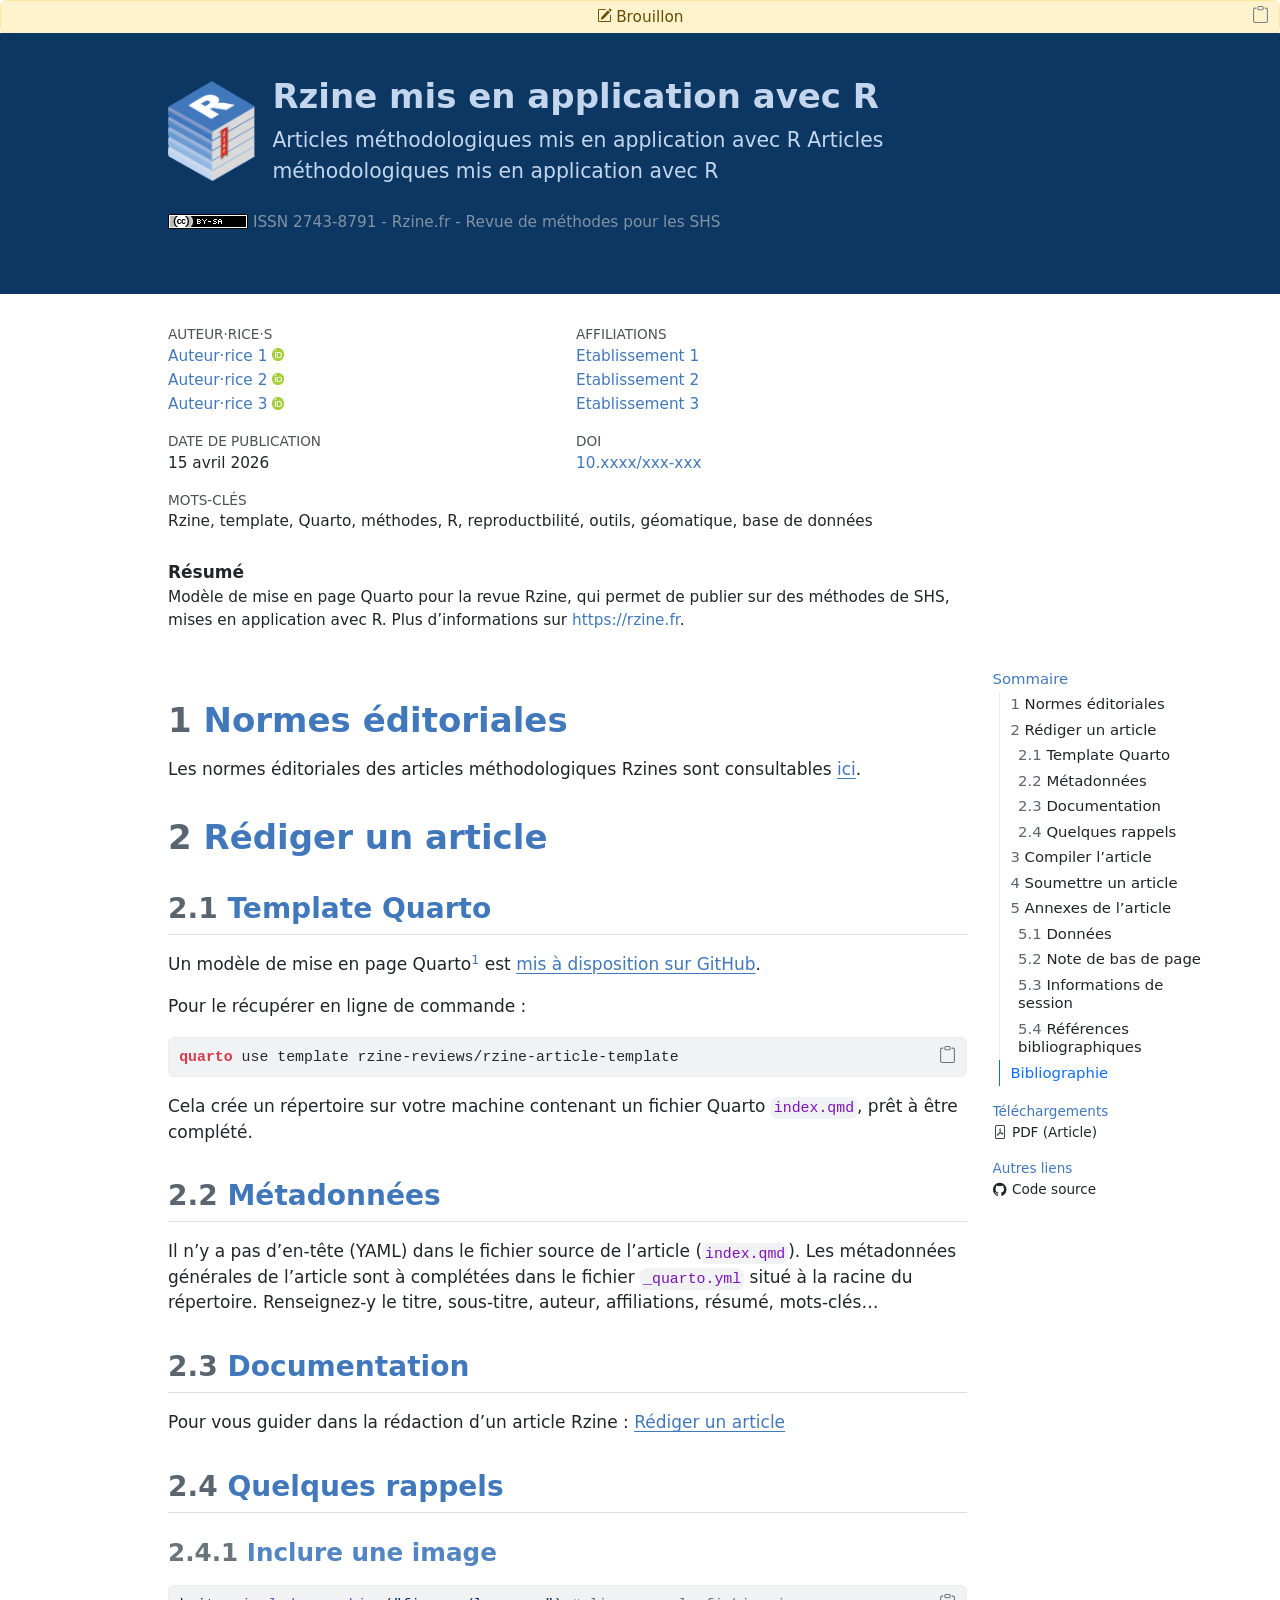
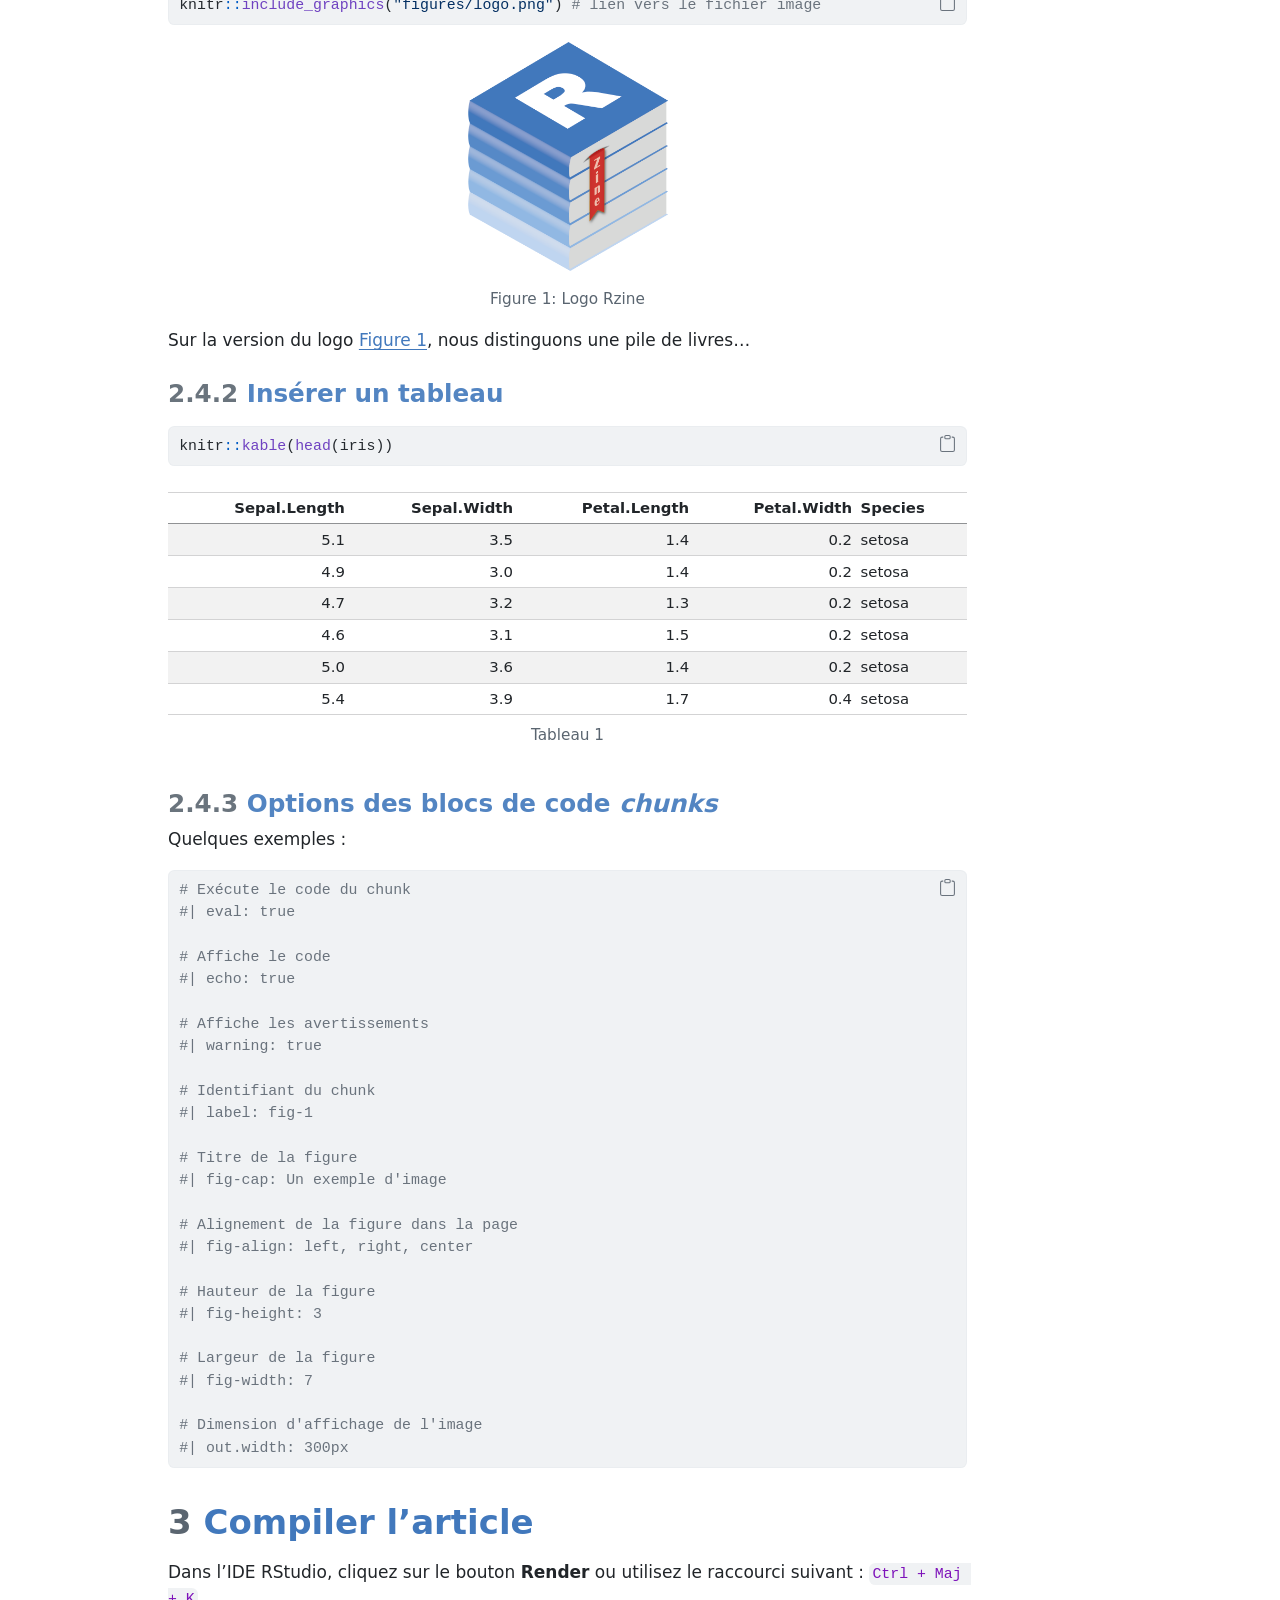
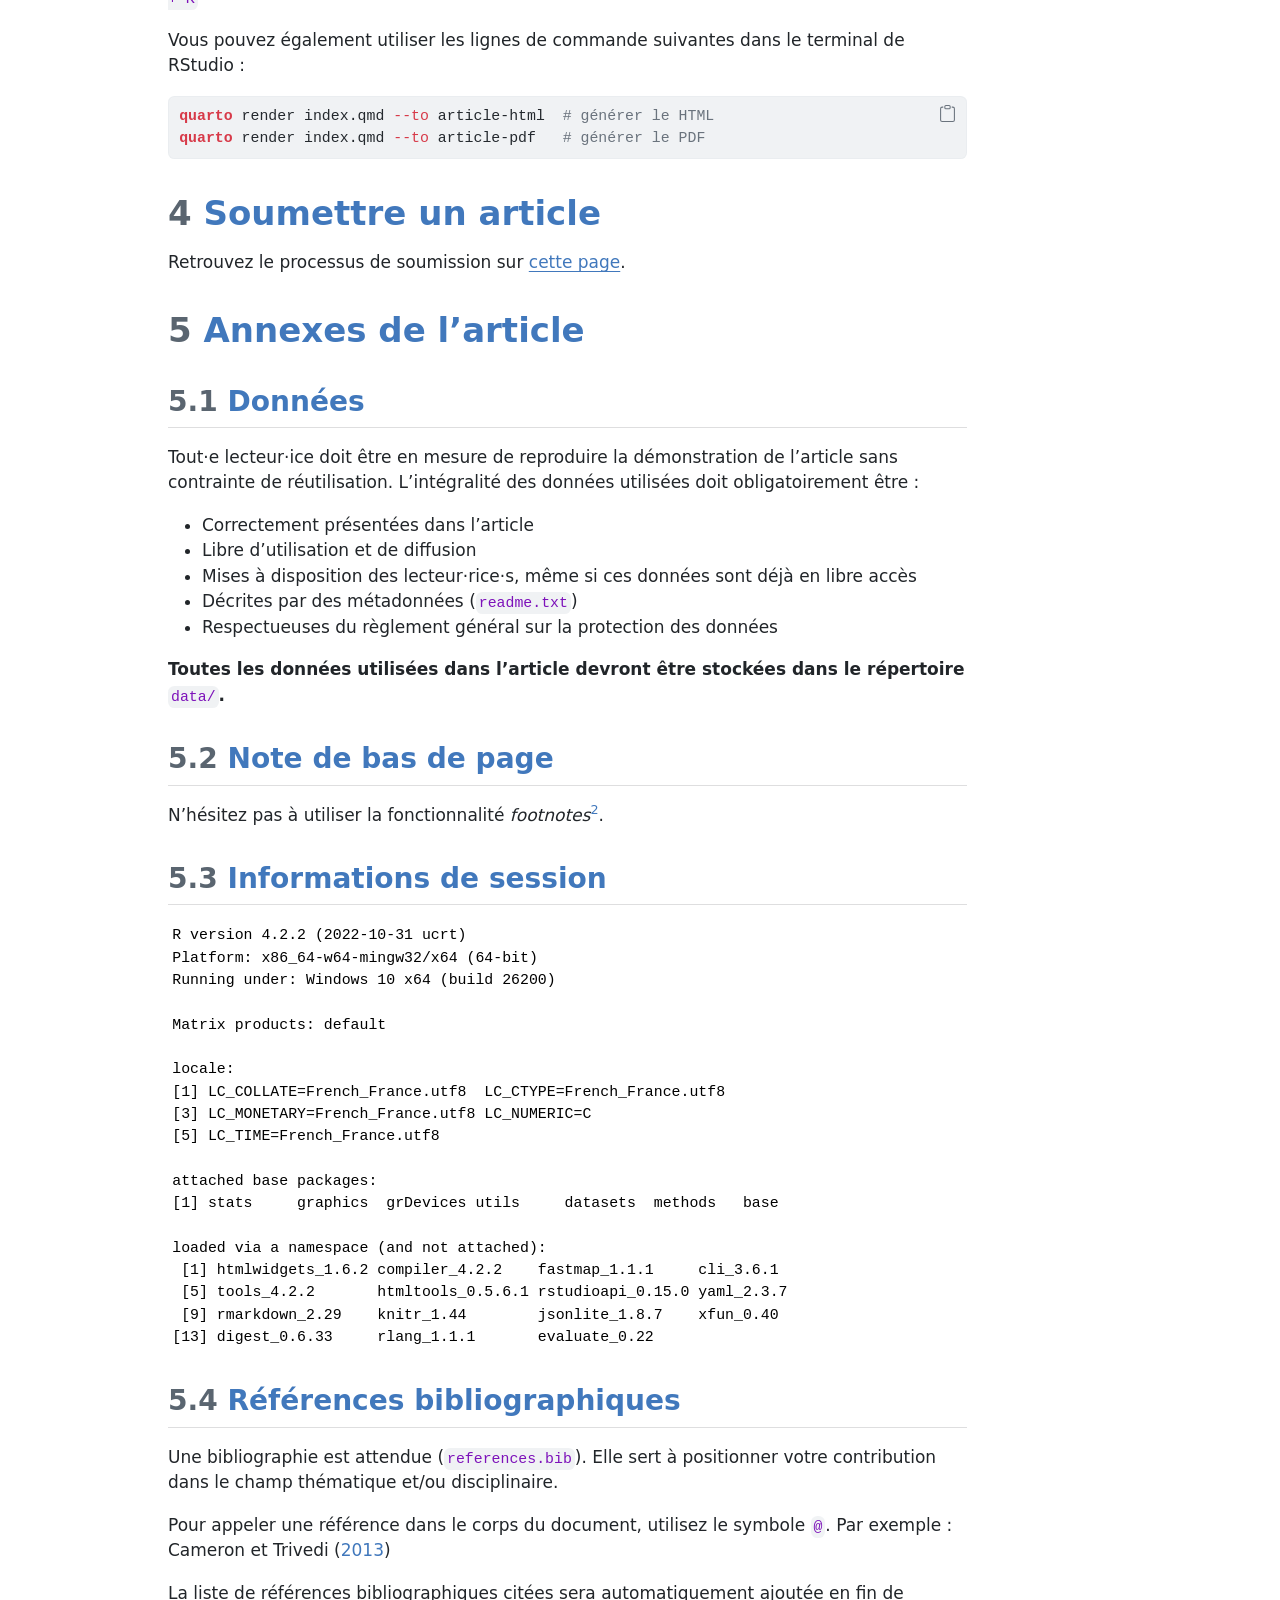
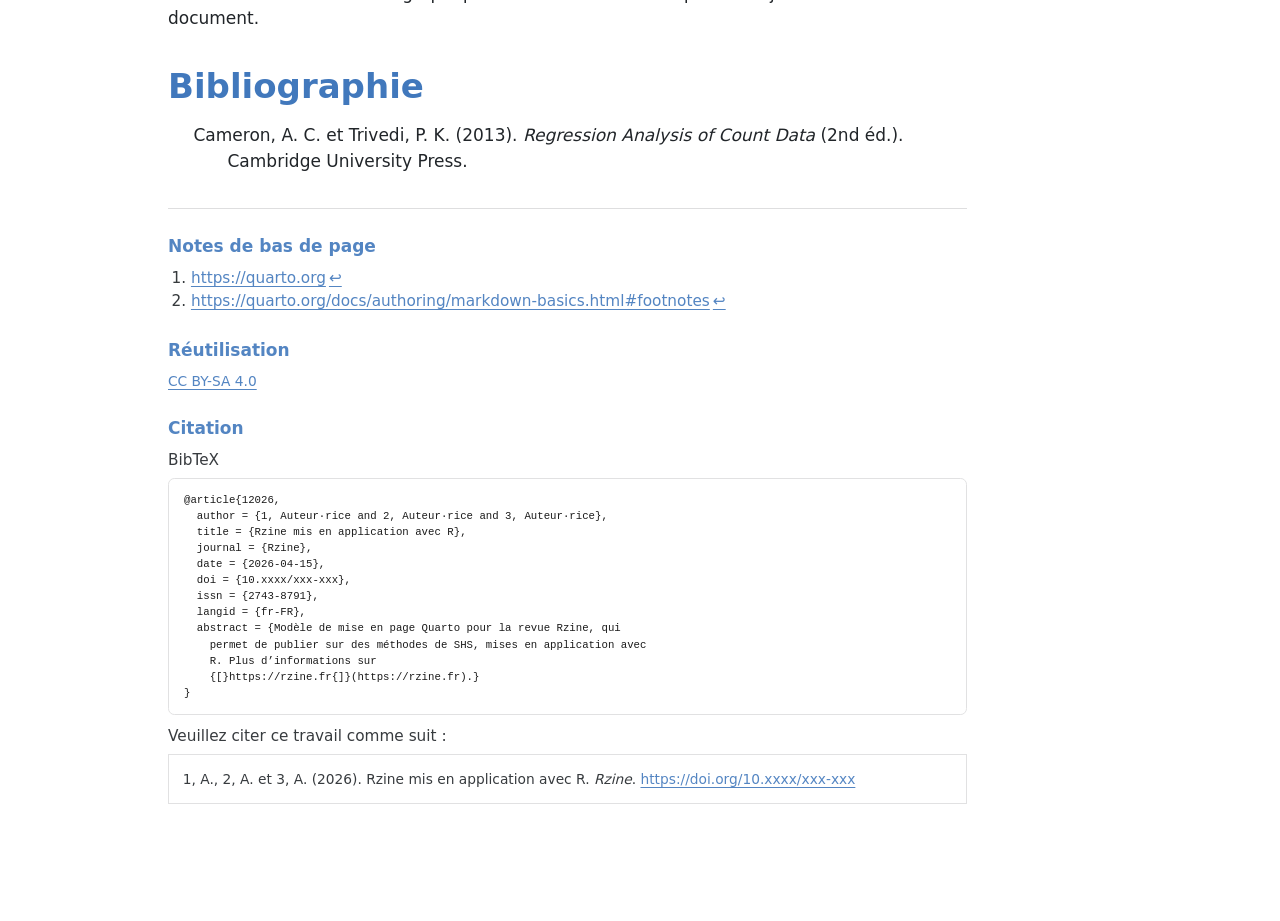
==== index.html @ c87289d0 "maj html" ====
<!DOCTYPE html>
<html xmlns="http://www.w3.org/1999/xhtml" lang="fr-FR" xml:lang="fr-FR"><head>

<meta charset="utf-8">
<meta name="generator" content="quarto-1.9.36">

<meta name="viewport" content="width=device-width, initial-scale=1.0, user-scalable=yes">

<meta name="author" content="Auteur·rice 1">
<meta name="author" content="Auteur·rice 2">
<meta name="author" content="Auteur·rice 3">
<meta name="keywords" content="Rzine, template, Quarto, méthodes, R, reproductbilité, outils, géomatique, base de données">

<title>Rzine mis en application avec R</title>
<style>

code{white-space: pre-wrap;}
span.smallcaps{font-variant: small-caps;}
div.columns{display: flex; gap: min(4vw, 1.5em);}
div.column{flex: auto; overflow-x: auto;}
div.hanging-indent{margin-left: 1.5em; text-indent: -1.5em;}
ul.task-list{list-style: none;}
ul.task-list li input[type="checkbox"] {
width: 0.8em;
margin: 0 0.8em 0.2em -1em;  vertical-align: middle;
}

html { -webkit-text-size-adjust: 100%; }
pre > code.sourceCode { white-space: pre; position: relative; }
pre > code.sourceCode > span { display: inline-block; line-height: 1.25; }
pre > code.sourceCode > span:empty { height: 1.2em; }
.sourceCode { overflow: visible; }
code.sourceCode > span { color: inherit; text-decoration: inherit; }
div.sourceCode { margin: 1em 0; }
pre.sourceCode { margin: 0; }
@media screen {
div.sourceCode { overflow: auto; }
}
@media print {
pre > code.sourceCode { white-space: pre-wrap; }
pre > code.sourceCode > span { text-indent: -5em; padding-left: 5em; }
}
pre.numberSource code
{ counter-reset: source-line 0; }
pre.numberSource code > span
{ position: relative; left: -4em; counter-increment: source-line; }
pre.numberSource code > span > a:first-child::before
{ content: counter(source-line);
position: relative; left: -1em; text-align: right; vertical-align: baseline;
border: none; display: inline-block;
-webkit-touch-callout: none; -webkit-user-select: none;
-khtml-user-select: none; -moz-user-select: none;
-ms-user-select: none; user-select: none;
padding: 0 4px; width: 4em;
}
pre.numberSource { margin-left: 3em; padding-left: 4px; }
div.sourceCode
{ }
@media screen {
pre > code.sourceCode > span > a:first-child::before { text-decoration: underline; }
}

div.csl-bib-body { }
div.csl-entry {
clear: both;
margin-bottom: 0em;
}
.hanging-indent div.csl-entry {
margin-left:2em;
text-indent:-2em;
}
div.csl-left-margin {
min-width:2em;
float:left;
}
div.csl-right-inline {
margin-left:2em;
padding-left:1em;
}
div.csl-indent {
margin-left: 2em;
}</style>


<script>/*!
 * clipboard.js v2.0.11
 * https://clipboardjs.com/
 *
 * Licensed MIT © Zeno Rocha
 */
!function(t,e){"object"==typeof exports&&"object"==typeof module?module.exports=e():"function"==typeof define&&define.amd?define([],e):"object"==typeof exports?exports.ClipboardJS=e():t.ClipboardJS=e()}(this,function(){return n={686:function(t,e,n){"use strict";n.d(e,{default:function(){return b}});var e=n(279),i=n.n(e),e=n(370),u=n.n(e),e=n(817),r=n.n(e);function c(t){try{return document.execCommand(t)}catch(t){return}}var a=function(t){t=r()(t);return c("cut"),t};function o(t,e){var n,o,t=(n=t,o="rtl"===document.documentElement.getAttribute("dir"),(t=document.createElement("textarea")).style.fontSize="12pt",t.style.border="0",t.style.padding="0",t.style.margin="0",t.style.position="absolute",t.style[o?"right":"left"]="-9999px",o=window.pageYOffset||document.documentElement.scrollTop,t.style.top="".concat(o,"px"),t.setAttribute("readonly",""),t.value=n,t);return e.container.appendChild(t),e=r()(t),c("copy"),t.remove(),e}var f=function(t){var e=1<arguments.length&&void 0!==arguments[1]?arguments[1]:{container:document.body},n="";return"string"==typeof t?n=o(t,e):t instanceof HTMLInputElement&&!["text","search","url","tel","password"].includes(null==t?void 0:t.type)?n=o(t.value,e):(n=r()(t),c("copy")),n};function l(t){return(l="function"==typeof Symbol&&"symbol"==typeof Symbol.iterator?function(t){return typeof t}:function(t){return t&&"function"==typeof Symbol&&t.constructor===Symbol&&t!==Symbol.prototype?"symbol":typeof t})(t)}var s=function(){var t=0<arguments.length&&void 0!==arguments[0]?arguments[0]:{},e=t.action,n=void 0===e?"copy":e,o=t.container,e=t.target,t=t.text;if("copy"!==n&&"cut"!==n)throw new Error('Invalid "action" value, use either "copy" or "cut"');if(void 0!==e){if(!e||"object"!==l(e)||1!==e.nodeType)throw new Error('Invalid "target" value, use a valid Element');if("copy"===n&&e.hasAttribute("disabled"))throw new Error('Invalid "target" attribute. Please use "readonly" instead of "disabled" attribute');if("cut"===n&&(e.hasAttribute("readonly")||e.hasAttribute("disabled")))throw new Error('Invalid "target" attribute. You can\'t cut text from elements with "readonly" or "disabled" attributes')}return t?f(t,{container:o}):e?"cut"===n?a(e):f(e,{container:o}):void 0};function p(t){return(p="function"==typeof Symbol&&"symbol"==typeof Symbol.iterator?function(t){return typeof t}:function(t){return t&&"function"==typeof Symbol&&t.constructor===Symbol&&t!==Symbol.prototype?"symbol":typeof t})(t)}function d(t,e){for(var n=0;n<e.length;n++){var o=e[n];o.enumerable=o.enumerable||!1,o.configurable=!0,"value"in o&&(o.writable=!0),Object.defineProperty(t,o.key,o)}}function y(t,e){return(y=Object.setPrototypeOf||function(t,e){return t.__proto__=e,t})(t,e)}function h(n){var o=function(){if("undefined"==typeof Reflect||!Reflect.construct)return!1;if(Reflect.construct.sham)return!1;if("function"==typeof Proxy)return!0;try{return Date.prototype.toString.call(Reflect.construct(Date,[],function(){})),!0}catch(t){return!1}}();return function(){var t,e=v(n);return t=o?(t=v(this).constructor,Reflect.construct(e,arguments,t)):e.apply(this,arguments),e=this,!(t=t)||"object"!==p(t)&&"function"!=typeof t?function(t){if(void 0!==t)return t;throw new ReferenceError("this hasn't been initialised - super() hasn't been called")}(e):t}}function v(t){return(v=Object.setPrototypeOf?Object.getPrototypeOf:function(t){return t.__proto__||Object.getPrototypeOf(t)})(t)}function m(t,e){t="data-clipboard-".concat(t);if(e.hasAttribute(t))return e.getAttribute(t)}var b=function(){!function(t,e){if("function"!=typeof e&&null!==e)throw new TypeError("Super expression must either be null or a function");t.prototype=Object.create(e&&e.prototype,{constructor:{value:t,writable:!0,configurable:!0}}),e&&y(t,e)}(r,i());var t,e,n,o=h(r);function r(t,e){var n;return function(t){if(!(t instanceof r))throw new TypeError("Cannot call a class as a function")}(this),(n=o.call(this)).resolveOptions(e),n.listenClick(t),n}return t=r,n=[{key:"copy",value:function(t){var e=1<arguments.length&&void 0!==arguments[1]?arguments[1]:{container:document.body};return f(t,e)}},{key:"cut",value:function(t){return a(t)}},{key:"isSupported",value:function(){var t=0<arguments.length&&void 0!==arguments[0]?arguments[0]:["copy","cut"],t="string"==typeof t?[t]:t,e=!!document.queryCommandSupported;return t.forEach(function(t){e=e&&!!document.queryCommandSupported(t)}),e}}],(e=[{key:"resolveOptions",value:function(){var t=0<arguments.length&&void 0!==arguments[0]?arguments[0]:{};this.action="function"==typeof t.action?t.action:this.defaultAction,this.target="function"==typeof t.target?t.target:this.defaultTarget,this.text="function"==typeof t.text?t.text:this.defaultText,this.container="object"===p(t.container)?t.container:document.body}},{key:"listenClick",value:function(t){var e=this;this.listener=u()(t,"click",function(t){return e.onClick(t)})}},{key:"onClick",value:function(t){var e=t.delegateTarget||t.currentTarget,n=this.action(e)||"copy",t=s({action:n,container:this.container,target:this.target(e),text:this.text(e)});this.emit(t?"success":"error",{action:n,text:t,trigger:e,clearSelection:function(){e&&e.focus(),window.getSelection().removeAllRanges()}})}},{key:"defaultAction",value:function(t){return m("action",t)}},{key:"defaultTarget",value:function(t){t=m("target",t);if(t)return document.querySelector(t)}},{key:"defaultText",value:function(t){return m("text",t)}},{key:"destroy",value:function(){this.listener.destroy()}}])&&d(t.prototype,e),n&&d(t,n),r}()},828:function(t){var e;"undefined"==typeof Element||Element.prototype.matches||((e=Element.prototype).matches=e.matchesSelector||e.mozMatchesSelector||e.msMatchesSelector||e.oMatchesSelector||e.webkitMatchesSelector),t.exports=function(t,e){for(;t&&9!==t.nodeType;){if("function"==typeof t.matches&&t.matches(e))return t;t=t.parentNode}}},438:function(t,e,n){var u=n(828);function i(t,e,n,o,r){var i=function(e,n,t,o){return function(t){t.delegateTarget=u(t.target,n),t.delegateTarget&&o.call(e,t)}}.apply(this,arguments);return t.addEventListener(n,i,r),{destroy:function(){t.removeEventListener(n,i,r)}}}t.exports=function(t,e,n,o,r){return"function"==typeof t.addEventListener?i.apply(null,arguments):"function"==typeof n?i.bind(null,document).apply(null,arguments):("string"==typeof t&&(t=document.querySelectorAll(t)),Array.prototype.map.call(t,function(t){return i(t,e,n,o,r)}))}},879:function(t,n){n.node=function(t){return void 0!==t&&t instanceof HTMLElement&&1===t.nodeType},n.nodeList=function(t){var e=Object.prototype.toString.call(t);return void 0!==t&&("[object NodeList]"===e||"[object HTMLCollection]"===e)&&"length"in t&&(0===t.length||n.node(t[0]))},n.string=function(t){return"string"==typeof t||t instanceof String},n.fn=function(t){return"[object Function]"===Object.prototype.toString.call(t)}},370:function(t,e,n){var f=n(879),l=n(438);t.exports=function(t,e,n){if(!t&&!e&&!n)throw new Error("Missing required arguments");if(!f.string(e))throw new TypeError("Second argument must be a String");if(!f.fn(n))throw new TypeError("Third argument must be a Function");if(f.node(t))return c=e,a=n,(u=t).addEventListener(c,a),{destroy:function(){u.removeEventListener(c,a)}};if(f.nodeList(t))return o=t,r=e,i=n,Array.prototype.forEach.call(o,function(t){t.addEventListener(r,i)}),{destroy:function(){Array.prototype.forEach.call(o,function(t){t.removeEventListener(r,i)})}};if(f.string(t))return t=t,e=e,n=n,l(document.body,t,e,n);throw new TypeError("First argument must be a String, HTMLElement, HTMLCollection, or NodeList");var o,r,i,u,c,a}},817:function(t){t.exports=function(t){var e,n="SELECT"===t.nodeName?(t.focus(),t.value):"INPUT"===t.nodeName||"TEXTAREA"===t.nodeName?((e=t.hasAttribute("readonly"))||t.setAttribute("readonly",""),t.select(),t.setSelectionRange(0,t.value.length),e||t.removeAttribute("readonly"),t.value):(t.hasAttribute("contenteditable")&&t.focus(),n=window.getSelection(),(e=document.createRange()).selectNodeContents(t),n.removeAllRanges(),n.addRange(e),n.toString());return n}},279:function(t){function e(){}e.prototype={on:function(t,e,n){var o=this.e||(this.e={});return(o[t]||(o[t]=[])).push({fn:e,ctx:n}),this},once:function(t,e,n){var o=this;function r(){o.off(t,r),e.apply(n,arguments)}return r._=e,this.on(t,r,n)},emit:function(t){for(var e=[].slice.call(arguments,1),n=((this.e||(this.e={}))[t]||[]).slice(),o=0,r=n.length;o<r;o++)n[o].fn.apply(n[o].ctx,e);return this},off:function(t,e){var n=this.e||(this.e={}),o=n[t],r=[];if(o&&e)for(var i=0,u=o.length;i<u;i++)o[i].fn!==e&&o[i].fn._!==e&&r.push(o[i]);return r.length?n[t]=r:delete n[t],this}},t.exports=e,t.exports.TinyEmitter=e}},r={},o.n=function(t){var e=t&&t.__esModule?function(){return t.default}:function(){return t};return o.d(e,{a:e}),e},o.d=function(t,e){for(var n in e)o.o(e,n)&&!o.o(t,n)&&Object.defineProperty(t,n,{enumerable:!0,get:e[n]})},o.o=function(t,e){return Object.prototype.hasOwnProperty.call(t,e)},o(686).default;function o(t){if(r[t])return r[t].exports;var e=r[t]={exports:{}};return n[t](e,e.exports,o),e.exports}var n,r});</script>
<script src="[data-uri]" type="module"></script>
<script src="[data-uri]" type="module"></script>
<script>/**
 * @popperjs/core v2.11.7 - MIT License
 */

!function(e,t){"object"==typeof exports&&"undefined"!=typeof module?t(exports):"function"==typeof define&&define.amd?define(["exports"],t):t((e="undefined"!=typeof globalThis?globalThis:e||self).Popper={})}(this,(function(e){"use strict";function t(e){if(null==e)return window;if("[object Window]"!==e.toString()){var t=e.ownerDocument;return t&&t.defaultView||window}return e}function n(e){return e instanceof t(e).Element||e instanceof Element}function r(e){return e instanceof t(e).HTMLElement||e instanceof HTMLElement}function o(e){return"undefined"!=typeof ShadowRoot&&(e instanceof t(e).ShadowRoot||e instanceof ShadowRoot)}var i=Math.max,a=Math.min,s=Math.round;function f(){var e=navigator.userAgentData;return null!=e&&e.brands&&Array.isArray(e.brands)?e.brands.map((function(e){return e.brand+"/"+e.version})).join(" "):navigator.userAgent}function c(){return!/^((?!chrome|android).)*safari/i.test(f())}function p(e,o,i){void 0===o&&(o=!1),void 0===i&&(i=!1);var a=e.getBoundingClientRect(),f=1,p=1;o&&r(e)&&(f=e.offsetWidth>0&&s(a.width)/e.offsetWidth||1,p=e.offsetHeight>0&&s(a.height)/e.offsetHeight||1);var u=(n(e)?t(e):window).visualViewport,l=!c()&&i,d=(a.left+(l&&u?u.offsetLeft:0))/f,h=(a.top+(l&&u?u.offsetTop:0))/p,m=a.width/f,v=a.height/p;return{width:m,height:v,top:h,right:d+m,bottom:h+v,left:d,x:d,y:h}}function u(e){var n=t(e);return{scrollLeft:n.pageXOffset,scrollTop:n.pageYOffset}}function l(e){return e?(e.nodeName||"").toLowerCase():null}function d(e){return((n(e)?e.ownerDocument:e.document)||window.document).documentElement}function h(e){return p(d(e)).left+u(e).scrollLeft}function m(e){return t(e).getComputedStyle(e)}function v(e){var t=m(e),n=t.overflow,r=t.overflowX,o=t.overflowY;return/auto|scroll|overlay|hidden/.test(n+o+r)}function y(e,n,o){void 0===o&&(o=!1);var i,a,f=r(n),c=r(n)&&function(e){var t=e.getBoundingClientRect(),n=s(t.width)/e.offsetWidth||1,r=s(t.height)/e.offsetHeight||1;return 1!==n||1!==r}(n),m=d(n),y=p(e,c,o),g={scrollLeft:0,scrollTop:0},b={x:0,y:0};return(f||!f&&!o)&&(("body"!==l(n)||v(m))&&(g=(i=n)!==t(i)&&r(i)?{scrollLeft:(a=i).scrollLeft,scrollTop:a.scrollTop}:u(i)),r(n)?((b=p(n,!0)).x+=n.clientLeft,b.y+=n.clientTop):m&&(b.x=h(m))),{x:y.left+g.scrollLeft-b.x,y:y.top+g.scrollTop-b.y,width:y.width,height:y.height}}function g(e){var t=p(e),n=e.offsetWidth,r=e.offsetHeight;return Math.abs(t.width-n)<=1&&(n=t.width),Math.abs(t.height-r)<=1&&(r=t.height),{x:e.offsetLeft,y:e.offsetTop,width:n,height:r}}function b(e){return"html"===l(e)?e:e.assignedSlot||e.parentNode||(o(e)?e.host:null)||d(e)}function x(e){return["html","body","#document"].indexOf(l(e))>=0?e.ownerDocument.body:r(e)&&v(e)?e:x(b(e))}function w(e,n){var r;void 0===n&&(n=[]);var o=x(e),i=o===(null==(r=e.ownerDocument)?void 0:r.body),a=t(o),s=i?[a].concat(a.visualViewport||[],v(o)?o:[]):o,f=n.concat(s);return i?f:f.concat(w(b(s)))}function O(e){return["table","td","th"].indexOf(l(e))>=0}function j(e){return r(e)&&"fixed"!==m(e).position?e.offsetParent:null}function E(e){for(var n=t(e),i=j(e);i&&O(i)&&"static"===m(i).position;)i=j(i);return i&&("html"===l(i)||"body"===l(i)&&"static"===m(i).position)?n:i||function(e){var t=/firefox/i.test(f());if(/Trident/i.test(f())&&r(e)&&"fixed"===m(e).position)return null;var n=b(e);for(o(n)&&(n=n.host);r(n)&&["html","body"].indexOf(l(n))<0;){var i=m(n);if("none"!==i.transform||"none"!==i.perspective||"paint"===i.contain||-1!==["transform","perspective"].indexOf(i.willChange)||t&&"filter"===i.willChange||t&&i.filter&&"none"!==i.filter)return n;n=n.parentNode}return null}(e)||n}var D="top",A="bottom",L="right",P="left",M="auto",k=[D,A,L,P],W="start",B="end",H="viewport",T="popper",R=k.reduce((function(e,t){return e.concat([t+"-"+W,t+"-"+B])}),[]),S=[].concat(k,[M]).reduce((function(e,t){return e.concat([t,t+"-"+W,t+"-"+B])}),[]),V=["beforeRead","read","afterRead","beforeMain","main","afterMain","beforeWrite","write","afterWrite"];function q(e){var t=new Map,n=new Set,r=[];function o(e){n.add(e.name),[].concat(e.requires||[],e.requiresIfExists||[]).forEach((function(e){if(!n.has(e)){var r=t.get(e);r&&o(r)}})),r.push(e)}return e.forEach((function(e){t.set(e.name,e)})),e.forEach((function(e){n.has(e.name)||o(e)})),r}function C(e){return e.split("-")[0]}function N(e,t){var n=t.getRootNode&&t.getRootNode();if(e.contains(t))return!0;if(n&&o(n)){var r=t;do{if(r&&e.isSameNode(r))return!0;r=r.parentNode||r.host}while(r)}return!1}function I(e){return Object.assign({},e,{left:e.x,top:e.y,right:e.x+e.width,bottom:e.y+e.height})}function _(e,r,o){return r===H?I(function(e,n){var r=t(e),o=d(e),i=r.visualViewport,a=o.clientWidth,s=o.clientHeight,f=0,p=0;if(i){a=i.width,s=i.height;var u=c();(u||!u&&"fixed"===n)&&(f=i.offsetLeft,p=i.offsetTop)}return{width:a,height:s,x:f+h(e),y:p}}(e,o)):n(r)?function(e,t){var n=p(e,!1,"fixed"===t);return n.top=n.top+e.clientTop,n.left=n.left+e.clientLeft,n.bottom=n.top+e.clientHeight,n.right=n.left+e.clientWidth,n.width=e.clientWidth,n.height=e.clientHeight,n.x=n.left,n.y=n.top,n}(r,o):I(function(e){var t,n=d(e),r=u(e),o=null==(t=e.ownerDocument)?void 0:t.body,a=i(n.scrollWidth,n.clientWidth,o?o.scrollWidth:0,o?o.clientWidth:0),s=i(n.scrollHeight,n.clientHeight,o?o.scrollHeight:0,o?o.clientHeight:0),f=-r.scrollLeft+h(e),c=-r.scrollTop;return"rtl"===m(o||n).direction&&(f+=i(n.clientWidth,o?o.clientWidth:0)-a),{width:a,height:s,x:f,y:c}}(d(e)))}function F(e,t,o,s){var f="clippingParents"===t?function(e){var t=w(b(e)),o=["absolute","fixed"].indexOf(m(e).position)>=0&&r(e)?E(e):e;return n(o)?t.filter((function(e){return n(e)&&N(e,o)&&"body"!==l(e)})):[]}(e):[].concat(t),c=[].concat(f,[o]),p=c[0],u=c.reduce((function(t,n){var r=_(e,n,s);return t.top=i(r.top,t.top),t.right=a(r.right,t.right),t.bottom=a(r.bottom,t.bottom),t.left=i(r.left,t.left),t}),_(e,p,s));return u.width=u.right-u.left,u.height=u.bottom-u.top,u.x=u.left,u.y=u.top,u}function U(e){return e.split("-")[1]}function z(e){return["top","bottom"].indexOf(e)>=0?"x":"y"}function X(e){var t,n=e.reference,r=e.element,o=e.placement,i=o?C(o):null,a=o?U(o):null,s=n.x+n.width/2-r.width/2,f=n.y+n.height/2-r.height/2;switch(i){case D:t={x:s,y:n.y-r.height};break;case A:t={x:s,y:n.y+n.height};break;case L:t={x:n.x+n.width,y:f};break;case P:t={x:n.x-r.width,y:f};break;default:t={x:n.x,y:n.y}}var c=i?z(i):null;if(null!=c){var p="y"===c?"height":"width";switch(a){case W:t[c]=t[c]-(n[p]/2-r[p]/2);break;case B:t[c]=t[c]+(n[p]/2-r[p]/2)}}return t}function Y(e){return Object.assign({},{top:0,right:0,bottom:0,left:0},e)}function G(e,t){return t.reduce((function(t,n){return t[n]=e,t}),{})}function J(e,t){void 0===t&&(t={});var r=t,o=r.placement,i=void 0===o?e.placement:o,a=r.strategy,s=void 0===a?e.strategy:a,f=r.boundary,c=void 0===f?"clippingParents":f,u=r.rootBoundary,l=void 0===u?H:u,h=r.elementContext,m=void 0===h?T:h,v=r.altBoundary,y=void 0!==v&&v,g=r.padding,b=void 0===g?0:g,x=Y("number"!=typeof b?b:G(b,k)),w=m===T?"reference":T,O=e.rects.popper,j=e.elements[y?w:m],E=F(n(j)?j:j.contextElement||d(e.elements.popper),c,l,s),P=p(e.elements.reference),M=X({reference:P,element:O,strategy:"absolute",placement:i}),W=I(Object.assign({},O,M)),B=m===T?W:P,R={top:E.top-B.top+x.top,bottom:B.bottom-E.bottom+x.bottom,left:E.left-B.left+x.left,right:B.right-E.right+x.right},S=e.modifiersData.offset;if(m===T&&S){var V=S[i];Object.keys(R).forEach((function(e){var t=[L,A].indexOf(e)>=0?1:-1,n=[D,A].indexOf(e)>=0?"y":"x";R[e]+=V[n]*t}))}return R}var K={placement:"bottom",modifiers:[],strategy:"absolute"};function Q(){for(var e=arguments.length,t=new Array(e),n=0;n<e;n++)t[n]=arguments[n];return!t.some((function(e){return!(e&&"function"==typeof e.getBoundingClientRect)}))}function Z(e){void 0===e&&(e={});var t=e,r=t.defaultModifiers,o=void 0===r?[]:r,i=t.defaultOptions,a=void 0===i?K:i;return function(e,t,r){void 0===r&&(r=a);var i,s,f={placement:"bottom",orderedModifiers:[],options:Object.assign({},K,a),modifiersData:{},elements:{reference:e,popper:t},attributes:{},styles:{}},c=[],p=!1,u={state:f,setOptions:function(r){var i="function"==typeof r?r(f.options):r;l(),f.options=Object.assign({},a,f.options,i),f.scrollParents={reference:n(e)?w(e):e.contextElement?w(e.contextElement):[],popper:w(t)};var s,p,d=function(e){var t=q(e);return V.reduce((function(e,n){return e.concat(t.filter((function(e){return e.phase===n})))}),[])}((s=[].concat(o,f.options.modifiers),p=s.reduce((function(e,t){var n=e[t.name];return e[t.name]=n?Object.assign({},n,t,{options:Object.assign({},n.options,t.options),data:Object.assign({},n.data,t.data)}):t,e}),{}),Object.keys(p).map((function(e){return p[e]}))));return f.orderedModifiers=d.filter((function(e){return e.enabled})),f.orderedModifiers.forEach((function(e){var t=e.name,n=e.options,r=void 0===n?{}:n,o=e.effect;if("function"==typeof o){var i=o({state:f,name:t,instance:u,options:r}),a=function(){};c.push(i||a)}})),u.update()},forceUpdate:function(){if(!p){var e=f.elements,t=e.reference,n=e.popper;if(Q(t,n)){f.rects={reference:y(t,E(n),"fixed"===f.options.strategy),popper:g(n)},f.reset=!1,f.placement=f.options.placement,f.orderedModifiers.forEach((function(e){return f.modifiersData[e.name]=Object.assign({},e.data)}));for(var r=0;r<f.orderedModifiers.length;r++)if(!0!==f.reset){var o=f.orderedModifiers[r],i=o.fn,a=o.options,s=void 0===a?{}:a,c=o.name;"function"==typeof i&&(f=i({state:f,options:s,name:c,instance:u})||f)}else f.reset=!1,r=-1}}},update:(i=function(){return new Promise((function(e){u.forceUpdate(),e(f)}))},function(){return s||(s=new Promise((function(e){Promise.resolve().then((function(){s=void 0,e(i())}))}))),s}),destroy:function(){l(),p=!0}};if(!Q(e,t))return u;function l(){c.forEach((function(e){return e()})),c=[]}return u.setOptions(r).then((function(e){!p&&r.onFirstUpdate&&r.onFirstUpdate(e)})),u}}var $={passive:!0};var ee={name:"eventListeners",enabled:!0,phase:"write",fn:function(){},effect:function(e){var n=e.state,r=e.instance,o=e.options,i=o.scroll,a=void 0===i||i,s=o.resize,f=void 0===s||s,c=t(n.elements.popper),p=[].concat(n.scrollParents.reference,n.scrollParents.popper);return a&&p.forEach((function(e){e.addEventListener("scroll",r.update,$)})),f&&c.addEventListener("resize",r.update,$),function(){a&&p.forEach((function(e){e.removeEventListener("scroll",r.update,$)})),f&&c.removeEventListener("resize",r.update,$)}},data:{}};var te={name:"popperOffsets",enabled:!0,phase:"read",fn:function(e){var t=e.state,n=e.name;t.modifiersData[n]=X({reference:t.rects.reference,element:t.rects.popper,strategy:"absolute",placement:t.placement})},data:{}},ne={top:"auto",right:"auto",bottom:"auto",left:"auto"};function re(e){var n,r=e.popper,o=e.popperRect,i=e.placement,a=e.variation,f=e.offsets,c=e.position,p=e.gpuAcceleration,u=e.adaptive,l=e.roundOffsets,h=e.isFixed,v=f.x,y=void 0===v?0:v,g=f.y,b=void 0===g?0:g,x="function"==typeof l?l({x:y,y:b}):{x:y,y:b};y=x.x,b=x.y;var w=f.hasOwnProperty("x"),O=f.hasOwnProperty("y"),j=P,M=D,k=window;if(u){var W=E(r),H="clientHeight",T="clientWidth";if(W===t(r)&&"static"!==m(W=d(r)).position&&"absolute"===c&&(H="scrollHeight",T="scrollWidth"),W=W,i===D||(i===P||i===L)&&a===B)M=A,b-=(h&&W===k&&k.visualViewport?k.visualViewport.height:W[H])-o.height,b*=p?1:-1;if(i===P||(i===D||i===A)&&a===B)j=L,y-=(h&&W===k&&k.visualViewport?k.visualViewport.width:W[T])-o.width,y*=p?1:-1}var R,S=Object.assign({position:c},u&&ne),V=!0===l?function(e,t){var n=e.x,r=e.y,o=t.devicePixelRatio||1;return{x:s(n*o)/o||0,y:s(r*o)/o||0}}({x:y,y:b},t(r)):{x:y,y:b};return y=V.x,b=V.y,p?Object.assign({},S,((R={})[M]=O?"0":"",R[j]=w?"0":"",R.transform=(k.devicePixelRatio||1)<=1?"translate("+y+"px, "+b+"px)":"translate3d("+y+"px, "+b+"px, 0)",R)):Object.assign({},S,((n={})[M]=O?b+"px":"",n[j]=w?y+"px":"",n.transform="",n))}var oe={name:"computeStyles",enabled:!0,phase:"beforeWrite",fn:function(e){var t=e.state,n=e.options,r=n.gpuAcceleration,o=void 0===r||r,i=n.adaptive,a=void 0===i||i,s=n.roundOffsets,f=void 0===s||s,c={placement:C(t.placement),variation:U(t.placement),popper:t.elements.popper,popperRect:t.rects.popper,gpuAcceleration:o,isFixed:"fixed"===t.options.strategy};null!=t.modifiersData.popperOffsets&&(t.styles.popper=Object.assign({},t.styles.popper,re(Object.assign({},c,{offsets:t.modifiersData.popperOffsets,position:t.options.strategy,adaptive:a,roundOffsets:f})))),null!=t.modifiersData.arrow&&(t.styles.arrow=Object.assign({},t.styles.arrow,re(Object.assign({},c,{offsets:t.modifiersData.arrow,position:"absolute",adaptive:!1,roundOffsets:f})))),t.attributes.popper=Object.assign({},t.attributes.popper,{"data-popper-placement":t.placement})},data:{}};var ie={name:"applyStyles",enabled:!0,phase:"write",fn:function(e){var t=e.state;Object.keys(t.elements).forEach((function(e){var n=t.styles[e]||{},o=t.attributes[e]||{},i=t.elements[e];r(i)&&l(i)&&(Object.assign(i.style,n),Object.keys(o).forEach((function(e){var t=o[e];!1===t?i.removeAttribute(e):i.setAttribute(e,!0===t?"":t)})))}))},effect:function(e){var t=e.state,n={popper:{position:t.options.strategy,left:"0",top:"0",margin:"0"},arrow:{position:"absolute"},reference:{}};return Object.assign(t.elements.popper.style,n.popper),t.styles=n,t.elements.arrow&&Object.assign(t.elements.arrow.style,n.arrow),function(){Object.keys(t.elements).forEach((function(e){var o=t.elements[e],i=t.attributes[e]||{},a=Object.keys(t.styles.hasOwnProperty(e)?t.styles[e]:n[e]).reduce((function(e,t){return e[t]="",e}),{});r(o)&&l(o)&&(Object.assign(o.style,a),Object.keys(i).forEach((function(e){o.removeAttribute(e)})))}))}},requires:["computeStyles"]};var ae={name:"offset",enabled:!0,phase:"main",requires:["popperOffsets"],fn:function(e){var t=e.state,n=e.options,r=e.name,o=n.offset,i=void 0===o?[0,0]:o,a=S.reduce((function(e,n){return e[n]=function(e,t,n){var r=C(e),o=[P,D].indexOf(r)>=0?-1:1,i="function"==typeof n?n(Object.assign({},t,{placement:e})):n,a=i[0],s=i[1];return a=a||0,s=(s||0)*o,[P,L].indexOf(r)>=0?{x:s,y:a}:{x:a,y:s}}(n,t.rects,i),e}),{}),s=a[t.placement],f=s.x,c=s.y;null!=t.modifiersData.popperOffsets&&(t.modifiersData.popperOffsets.x+=f,t.modifiersData.popperOffsets.y+=c),t.modifiersData[r]=a}},se={left:"right",right:"left",bottom:"top",top:"bottom"};function fe(e){return e.replace(/left|right|bottom|top/g,(function(e){return se[e]}))}var ce={start:"end",end:"start"};function pe(e){return e.replace(/start|end/g,(function(e){return ce[e]}))}function ue(e,t){void 0===t&&(t={});var n=t,r=n.placement,o=n.boundary,i=n.rootBoundary,a=n.padding,s=n.flipVariations,f=n.allowedAutoPlacements,c=void 0===f?S:f,p=U(r),u=p?s?R:R.filter((function(e){return U(e)===p})):k,l=u.filter((function(e){return c.indexOf(e)>=0}));0===l.length&&(l=u);var d=l.reduce((function(t,n){return t[n]=J(e,{placement:n,boundary:o,rootBoundary:i,padding:a})[C(n)],t}),{});return Object.keys(d).sort((function(e,t){return d[e]-d[t]}))}var le={name:"flip",enabled:!0,phase:"main",fn:function(e){var t=e.state,n=e.options,r=e.name;if(!t.modifiersData[r]._skip){for(var o=n.mainAxis,i=void 0===o||o,a=n.altAxis,s=void 0===a||a,f=n.fallbackPlacements,c=n.padding,p=n.boundary,u=n.rootBoundary,l=n.altBoundary,d=n.flipVariations,h=void 0===d||d,m=n.allowedAutoPlacements,v=t.options.placement,y=C(v),g=f||(y===v||!h?[fe(v)]:function(e){if(C(e)===M)return[];var t=fe(e);return[pe(e),t,pe(t)]}(v)),b=[v].concat(g).reduce((function(e,n){return e.concat(C(n)===M?ue(t,{placement:n,boundary:p,rootBoundary:u,padding:c,flipVariations:h,allowedAutoPlacements:m}):n)}),[]),x=t.rects.reference,w=t.rects.popper,O=new Map,j=!0,E=b[0],k=0;k<b.length;k++){var B=b[k],H=C(B),T=U(B)===W,R=[D,A].indexOf(H)>=0,S=R?"width":"height",V=J(t,{placement:B,boundary:p,rootBoundary:u,altBoundary:l,padding:c}),q=R?T?L:P:T?A:D;x[S]>w[S]&&(q=fe(q));var N=fe(q),I=[];if(i&&I.push(V[H]<=0),s&&I.push(V[q]<=0,V[N]<=0),I.every((function(e){return e}))){E=B,j=!1;break}O.set(B,I)}if(j)for(var _=function(e){var t=b.find((function(t){var n=O.get(t);if(n)return n.slice(0,e).every((function(e){return e}))}));if(t)return E=t,"break"},F=h?3:1;F>0;F--){if("break"===_(F))break}t.placement!==E&&(t.modifiersData[r]._skip=!0,t.placement=E,t.reset=!0)}},requiresIfExists:["offset"],data:{_skip:!1}};function de(e,t,n){return i(e,a(t,n))}var he={name:"preventOverflow",enabled:!0,phase:"main",fn:function(e){var t=e.state,n=e.options,r=e.name,o=n.mainAxis,s=void 0===o||o,f=n.altAxis,c=void 0!==f&&f,p=n.boundary,u=n.rootBoundary,l=n.altBoundary,d=n.padding,h=n.tether,m=void 0===h||h,v=n.tetherOffset,y=void 0===v?0:v,b=J(t,{boundary:p,rootBoundary:u,padding:d,altBoundary:l}),x=C(t.placement),w=U(t.placement),O=!w,j=z(x),M="x"===j?"y":"x",k=t.modifiersData.popperOffsets,B=t.rects.reference,H=t.rects.popper,T="function"==typeof y?y(Object.assign({},t.rects,{placement:t.placement})):y,R="number"==typeof T?{mainAxis:T,altAxis:T}:Object.assign({mainAxis:0,altAxis:0},T),S=t.modifiersData.offset?t.modifiersData.offset[t.placement]:null,V={x:0,y:0};if(k){if(s){var q,N="y"===j?D:P,I="y"===j?A:L,_="y"===j?"height":"width",F=k[j],X=F+b[N],Y=F-b[I],G=m?-H[_]/2:0,K=w===W?B[_]:H[_],Q=w===W?-H[_]:-B[_],Z=t.elements.arrow,$=m&&Z?g(Z):{width:0,height:0},ee=t.modifiersData["arrow#persistent"]?t.modifiersData["arrow#persistent"].padding:{top:0,right:0,bottom:0,left:0},te=ee[N],ne=ee[I],re=de(0,B[_],$[_]),oe=O?B[_]/2-G-re-te-R.mainAxis:K-re-te-R.mainAxis,ie=O?-B[_]/2+G+re+ne+R.mainAxis:Q+re+ne+R.mainAxis,ae=t.elements.arrow&&E(t.elements.arrow),se=ae?"y"===j?ae.clientTop||0:ae.clientLeft||0:0,fe=null!=(q=null==S?void 0:S[j])?q:0,ce=F+ie-fe,pe=de(m?a(X,F+oe-fe-se):X,F,m?i(Y,ce):Y);k[j]=pe,V[j]=pe-F}if(c){var ue,le="x"===j?D:P,he="x"===j?A:L,me=k[M],ve="y"===M?"height":"width",ye=me+b[le],ge=me-b[he],be=-1!==[D,P].indexOf(x),xe=null!=(ue=null==S?void 0:S[M])?ue:0,we=be?ye:me-B[ve]-H[ve]-xe+R.altAxis,Oe=be?me+B[ve]+H[ve]-xe-R.altAxis:ge,je=m&&be?function(e,t,n){var r=de(e,t,n);return r>n?n:r}(we,me,Oe):de(m?we:ye,me,m?Oe:ge);k[M]=je,V[M]=je-me}t.modifiersData[r]=V}},requiresIfExists:["offset"]};var me={name:"arrow",enabled:!0,phase:"main",fn:function(e){var t,n=e.state,r=e.name,o=e.options,i=n.elements.arrow,a=n.modifiersData.popperOffsets,s=C(n.placement),f=z(s),c=[P,L].indexOf(s)>=0?"height":"width";if(i&&a){var p=function(e,t){return Y("number"!=typeof(e="function"==typeof e?e(Object.assign({},t.rects,{placement:t.placement})):e)?e:G(e,k))}(o.padding,n),u=g(i),l="y"===f?D:P,d="y"===f?A:L,h=n.rects.reference[c]+n.rects.reference[f]-a[f]-n.rects.popper[c],m=a[f]-n.rects.reference[f],v=E(i),y=v?"y"===f?v.clientHeight||0:v.clientWidth||0:0,b=h/2-m/2,x=p[l],w=y-u[c]-p[d],O=y/2-u[c]/2+b,j=de(x,O,w),M=f;n.modifiersData[r]=((t={})[M]=j,t.centerOffset=j-O,t)}},effect:function(e){var t=e.state,n=e.options.element,r=void 0===n?"[data-popper-arrow]":n;null!=r&&("string"!=typeof r||(r=t.elements.popper.querySelector(r)))&&N(t.elements.popper,r)&&(t.elements.arrow=r)},requires:["popperOffsets"],requiresIfExists:["preventOverflow"]};function ve(e,t,n){return void 0===n&&(n={x:0,y:0}),{top:e.top-t.height-n.y,right:e.right-t.width+n.x,bottom:e.bottom-t.height+n.y,left:e.left-t.width-n.x}}function ye(e){return[D,L,A,P].some((function(t){return e[t]>=0}))}var ge={name:"hide",enabled:!0,phase:"main",requiresIfExists:["preventOverflow"],fn:function(e){var t=e.state,n=e.name,r=t.rects.reference,o=t.rects.popper,i=t.modifiersData.preventOverflow,a=J(t,{elementContext:"reference"}),s=J(t,{altBoundary:!0}),f=ve(a,r),c=ve(s,o,i),p=ye(f),u=ye(c);t.modifiersData[n]={referenceClippingOffsets:f,popperEscapeOffsets:c,isReferenceHidden:p,hasPopperEscaped:u},t.attributes.popper=Object.assign({},t.attributes.popper,{"data-popper-reference-hidden":p,"data-popper-escaped":u})}},be=Z({defaultModifiers:[ee,te,oe,ie]}),xe=[ee,te,oe,ie,ae,le,he,me,ge],we=Z({defaultModifiers:xe});e.applyStyles=ie,e.arrow=me,e.computeStyles=oe,e.createPopper=we,e.createPopperLite=be,e.defaultModifiers=xe,e.detectOverflow=J,e.eventListeners=ee,e.flip=le,e.hide=ge,e.offset=ae,e.popperGenerator=Z,e.popperOffsets=te,e.preventOverflow=he,Object.defineProperty(e,"__esModule",{value:!0})}));

</script>
<script>!function(e,t){"object"==typeof exports&&"undefined"!=typeof module?module.exports=t(require("@popperjs/core")):"function"==typeof define&&define.amd?define(["@popperjs/core"],t):(e=e||self).tippy=t(e.Popper)}(this,(function(e){"use strict";var t={passive:!0,capture:!0},n=function(){return document.body};function r(e,t,n){if(Array.isArray(e)){var r=e[t];return null==r?Array.isArray(n)?n[t]:n:r}return e}function o(e,t){var n={}.toString.call(e);return 0===n.indexOf("[object")&&n.indexOf(t+"]")>-1}function i(e,t){return"function"==typeof e?e.apply(void 0,t):e}function a(e,t){return 0===t?e:function(r){clearTimeout(n),n=setTimeout((function(){e(r)}),t)};var n}function s(e,t){var n=Object.assign({},e);return t.forEach((function(e){delete n[e]})),n}function u(e){return[].concat(e)}function c(e,t){-1===e.indexOf(t)&&e.push(t)}function p(e){return e.split("-")[0]}function f(e){return[].slice.call(e)}function l(e){return Object.keys(e).reduce((function(t,n){return void 0!==e[n]&&(t[n]=e[n]),t}),{})}function d(){return document.createElement("div")}function v(e){return["Element","Fragment"].some((function(t){return o(e,t)}))}function m(e){return o(e,"MouseEvent")}function g(e){return!(!e||!e._tippy||e._tippy.reference!==e)}function h(e){return v(e)?[e]:function(e){return o(e,"NodeList")}(e)?f(e):Array.isArray(e)?e:f(document.querySelectorAll(e))}function b(e,t){e.forEach((function(e){e&&(e.style.transitionDuration=t+"ms")}))}function y(e,t){e.forEach((function(e){e&&e.setAttribute("data-state",t)}))}function w(e){var t,n=u(e)[0];return null!=n&&null!=(t=n.ownerDocument)&&t.body?n.ownerDocument:document}function E(e,t,n){var r=t+"EventListener";["transitionend","webkitTransitionEnd"].forEach((function(t){e[r](t,n)}))}function O(e,t){for(var n=t;n;){var r;if(e.contains(n))return!0;n=null==n.getRootNode||null==(r=n.getRootNode())?void 0:r.host}return!1}var x={isTouch:!1},C=0;function T(){x.isTouch||(x.isTouch=!0,window.performance&&document.addEventListener("mousemove",A))}function A(){var e=performance.now();e-C<20&&(x.isTouch=!1,document.removeEventListener("mousemove",A)),C=e}function L(){var e=document.activeElement;if(g(e)){var t=e._tippy;e.blur&&!t.state.isVisible&&e.blur()}}var D=!!("undefined"!=typeof window&&"undefined"!=typeof document)&&!!window.msCrypto,R=Object.assign({appendTo:n,aria:{content:"auto",expanded:"auto"},delay:0,duration:[300,250],getReferenceClientRect:null,hideOnClick:!0,ignoreAttributes:!1,interactive:!1,interactiveBorder:2,interactiveDebounce:0,moveTransition:"",offset:[0,10],onAfterUpdate:function(){},onBeforeUpdate:function(){},onCreate:function(){},onDestroy:function(){},onHidden:function(){},onHide:function(){},onMount:function(){},onShow:function(){},onShown:function(){},onTrigger:function(){},onUntrigger:function(){},onClickOutside:function(){},placement:"top",plugins:[],popperOptions:{},render:null,showOnCreate:!1,touch:!0,trigger:"mouseenter focus",triggerTarget:null},{animateFill:!1,followCursor:!1,inlinePositioning:!1,sticky:!1},{allowHTML:!1,animation:"fade",arrow:!0,content:"",inertia:!1,maxWidth:350,role:"tooltip",theme:"",zIndex:9999}),k=Object.keys(R);function P(e){var t=(e.plugins||[]).reduce((function(t,n){var r,o=n.name,i=n.defaultValue;o&&(t[o]=void 0!==e[o]?e[o]:null!=(r=R[o])?r:i);return t}),{});return Object.assign({},e,t)}function j(e,t){var n=Object.assign({},t,{content:i(t.content,[e])},t.ignoreAttributes?{}:function(e,t){return(t?Object.keys(P(Object.assign({},R,{plugins:t}))):k).reduce((function(t,n){var r=(e.getAttribute("data-tippy-"+n)||"").trim();if(!r)return t;if("content"===n)t[n]=r;else try{t[n]=JSON.parse(r)}catch(e){t[n]=r}return t}),{})}(e,t.plugins));return n.aria=Object.assign({},R.aria,n.aria),n.aria={expanded:"auto"===n.aria.expanded?t.interactive:n.aria.expanded,content:"auto"===n.aria.content?t.interactive?null:"describedby":n.aria.content},n}function M(e,t){e.innerHTML=t}function V(e){var t=d();return!0===e?t.className="tippy-arrow":(t.className="tippy-svg-arrow",v(e)?t.appendChild(e):M(t,e)),t}function I(e,t){v(t.content)?(M(e,""),e.appendChild(t.content)):"function"!=typeof t.content&&(t.allowHTML?M(e,t.content):e.textContent=t.content)}function S(e){var t=e.firstElementChild,n=f(t.children);return{box:t,content:n.find((function(e){return e.classList.contains("tippy-content")})),arrow:n.find((function(e){return e.classList.contains("tippy-arrow")||e.classList.contains("tippy-svg-arrow")})),backdrop:n.find((function(e){return e.classList.contains("tippy-backdrop")}))}}function N(e){var t=d(),n=d();n.className="tippy-box",n.setAttribute("data-state","hidden"),n.setAttribute("tabindex","-1");var r=d();function o(n,r){var o=S(t),i=o.box,a=o.content,s=o.arrow;r.theme?i.setAttribute("data-theme",r.theme):i.removeAttribute("data-theme"),"string"==typeof r.animation?i.setAttribute("data-animation",r.animation):i.removeAttribute("data-animation"),r.inertia?i.setAttribute("data-inertia",""):i.removeAttribute("data-inertia"),i.style.maxWidth="number"==typeof r.maxWidth?r.maxWidth+"px":r.maxWidth,r.role?i.setAttribute("role",r.role):i.removeAttribute("role"),n.content===r.content&&n.allowHTML===r.allowHTML||I(a,e.props),r.arrow?s?n.arrow!==r.arrow&&(i.removeChild(s),i.appendChild(V(r.arrow))):i.appendChild(V(r.arrow)):s&&i.removeChild(s)}return r.className="tippy-content",r.setAttribute("data-state","hidden"),I(r,e.props),t.appendChild(n),n.appendChild(r),o(e.props,e.props),{popper:t,onUpdate:o}}N.$$tippy=!0;var B=1,H=[],U=[];function _(o,s){var v,g,h,C,T,A,L,k,M=j(o,Object.assign({},R,P(l(s)))),V=!1,I=!1,N=!1,_=!1,F=[],W=a(we,M.interactiveDebounce),X=B++,Y=(k=M.plugins).filter((function(e,t){return k.indexOf(e)===t})),$={id:X,reference:o,popper:d(),popperInstance:null,props:M,state:{isEnabled:!0,isVisible:!1,isDestroyed:!1,isMounted:!1,isShown:!1},plugins:Y,clearDelayTimeouts:function(){clearTimeout(v),clearTimeout(g),cancelAnimationFrame(h)},setProps:function(e){if($.state.isDestroyed)return;ae("onBeforeUpdate",[$,e]),be();var t=$.props,n=j(o,Object.assign({},t,l(e),{ignoreAttributes:!0}));$.props=n,he(),t.interactiveDebounce!==n.interactiveDebounce&&(ce(),W=a(we,n.interactiveDebounce));t.triggerTarget&&!n.triggerTarget?u(t.triggerTarget).forEach((function(e){e.removeAttribute("aria-expanded")})):n.triggerTarget&&o.removeAttribute("aria-expanded");ue(),ie(),J&&J(t,n);$.popperInstance&&(Ce(),Ae().forEach((function(e){requestAnimationFrame(e._tippy.popperInstance.forceUpdate)})));ae("onAfterUpdate",[$,e])},setContent:function(e){$.setProps({content:e})},show:function(){var e=$.state.isVisible,t=$.state.isDestroyed,o=!$.state.isEnabled,a=x.isTouch&&!$.props.touch,s=r($.props.duration,0,R.duration);if(e||t||o||a)return;if(te().hasAttribute("disabled"))return;if(ae("onShow",[$],!1),!1===$.props.onShow($))return;$.state.isVisible=!0,ee()&&(z.style.visibility="visible");ie(),de(),$.state.isMounted||(z.style.transition="none");if(ee()){var u=re(),p=u.box,f=u.content;b([p,f],0)}A=function(){var e;if($.state.isVisible&&!_){if(_=!0,z.offsetHeight,z.style.transition=$.props.moveTransition,ee()&&$.props.animation){var t=re(),n=t.box,r=t.content;b([n,r],s),y([n,r],"visible")}se(),ue(),c(U,$),null==(e=$.popperInstance)||e.forceUpdate(),ae("onMount",[$]),$.props.animation&&ee()&&function(e,t){me(e,t)}(s,(function(){$.state.isShown=!0,ae("onShown",[$])}))}},function(){var e,t=$.props.appendTo,r=te();e=$.props.interactive&&t===n||"parent"===t?r.parentNode:i(t,[r]);e.contains(z)||e.appendChild(z);$.state.isMounted=!0,Ce()}()},hide:function(){var e=!$.state.isVisible,t=$.state.isDestroyed,n=!$.state.isEnabled,o=r($.props.duration,1,R.duration);if(e||t||n)return;if(ae("onHide",[$],!1),!1===$.props.onHide($))return;$.state.isVisible=!1,$.state.isShown=!1,_=!1,V=!1,ee()&&(z.style.visibility="hidden");if(ce(),ve(),ie(!0),ee()){var i=re(),a=i.box,s=i.content;$.props.animation&&(b([a,s],o),y([a,s],"hidden"))}se(),ue(),$.props.animation?ee()&&function(e,t){me(e,(function(){!$.state.isVisible&&z.parentNode&&z.parentNode.contains(z)&&t()}))}(o,$.unmount):$.unmount()},hideWithInteractivity:function(e){ne().addEventListener("mousemove",W),c(H,W),W(e)},enable:function(){$.state.isEnabled=!0},disable:function(){$.hide(),$.state.isEnabled=!1},unmount:function(){$.state.isVisible&&$.hide();if(!$.state.isMounted)return;Te(),Ae().forEach((function(e){e._tippy.unmount()})),z.parentNode&&z.parentNode.removeChild(z);U=U.filter((function(e){return e!==$})),$.state.isMounted=!1,ae("onHidden",[$])},destroy:function(){if($.state.isDestroyed)return;$.clearDelayTimeouts(),$.unmount(),be(),delete o._tippy,$.state.isDestroyed=!0,ae("onDestroy",[$])}};if(!M.render)return $;var q=M.render($),z=q.popper,J=q.onUpdate;z.setAttribute("data-tippy-root",""),z.id="tippy-"+$.id,$.popper=z,o._tippy=$,z._tippy=$;var G=Y.map((function(e){return e.fn($)})),K=o.hasAttribute("aria-expanded");return he(),ue(),ie(),ae("onCreate",[$]),M.showOnCreate&&Le(),z.addEventListener("mouseenter",(function(){$.props.interactive&&$.state.isVisible&&$.clearDelayTimeouts()})),z.addEventListener("mouseleave",(function(){$.props.interactive&&$.props.trigger.indexOf("mouseenter")>=0&&ne().addEventListener("mousemove",W)})),$;function Q(){var e=$.props.touch;return Array.isArray(e)?e:[e,0]}function Z(){return"hold"===Q()[0]}function ee(){var e;return!(null==(e=$.props.render)||!e.$$tippy)}function te(){return L||o}function ne(){var e=te().parentNode;return e?w(e):document}function re(){return S(z)}function oe(e){return $.state.isMounted&&!$.state.isVisible||x.isTouch||C&&"focus"===C.type?0:r($.props.delay,e?0:1,R.delay)}function ie(e){void 0===e&&(e=!1),z.style.pointerEvents=$.props.interactive&&!e?"":"none",z.style.zIndex=""+$.props.zIndex}function ae(e,t,n){var r;(void 0===n&&(n=!0),G.forEach((function(n){n[e]&&n[e].apply(n,t)})),n)&&(r=$.props)[e].apply(r,t)}function se(){var e=$.props.aria;if(e.content){var t="aria-"+e.content,n=z.id;u($.props.triggerTarget||o).forEach((function(e){var r=e.getAttribute(t);if($.state.isVisible)e.setAttribute(t,r?r+" "+n:n);else{var o=r&&r.replace(n,"").trim();o?e.setAttribute(t,o):e.removeAttribute(t)}}))}}function ue(){!K&&$.props.aria.expanded&&u($.props.triggerTarget||o).forEach((function(e){$.props.interactive?e.setAttribute("aria-expanded",$.state.isVisible&&e===te()?"true":"false"):e.removeAttribute("aria-expanded")}))}function ce(){ne().removeEventListener("mousemove",W),H=H.filter((function(e){return e!==W}))}function pe(e){if(!x.isTouch||!N&&"mousedown"!==e.type){var t=e.composedPath&&e.composedPath()[0]||e.target;if(!$.props.interactive||!O(z,t)){if(u($.props.triggerTarget||o).some((function(e){return O(e,t)}))){if(x.isTouch)return;if($.state.isVisible&&$.props.trigger.indexOf("click")>=0)return}else ae("onClickOutside",[$,e]);!0===$.props.hideOnClick&&($.clearDelayTimeouts(),$.hide(),I=!0,setTimeout((function(){I=!1})),$.state.isMounted||ve())}}}function fe(){N=!0}function le(){N=!1}function de(){var e=ne();e.addEventListener("mousedown",pe,!0),e.addEventListener("touchend",pe,t),e.addEventListener("touchstart",le,t),e.addEventListener("touchmove",fe,t)}function ve(){var e=ne();e.removeEventListener("mousedown",pe,!0),e.removeEventListener("touchend",pe,t),e.removeEventListener("touchstart",le,t),e.removeEventListener("touchmove",fe,t)}function me(e,t){var n=re().box;function r(e){e.target===n&&(E(n,"remove",r),t())}if(0===e)return t();E(n,"remove",T),E(n,"add",r),T=r}function ge(e,t,n){void 0===n&&(n=!1),u($.props.triggerTarget||o).forEach((function(r){r.addEventListener(e,t,n),F.push({node:r,eventType:e,handler:t,options:n})}))}function he(){var e;Z()&&(ge("touchstart",ye,{passive:!0}),ge("touchend",Ee,{passive:!0})),(e=$.props.trigger,e.split(/\s+/).filter(Boolean)).forEach((function(e){if("manual"!==e)switch(ge(e,ye),e){case"mouseenter":ge("mouseleave",Ee);break;case"focus":ge(D?"focusout":"blur",Oe);break;case"focusin":ge("focusout",Oe)}}))}function be(){F.forEach((function(e){var t=e.node,n=e.eventType,r=e.handler,o=e.options;t.removeEventListener(n,r,o)})),F=[]}function ye(e){var t,n=!1;if($.state.isEnabled&&!xe(e)&&!I){var r="focus"===(null==(t=C)?void 0:t.type);C=e,L=e.currentTarget,ue(),!$.state.isVisible&&m(e)&&H.forEach((function(t){return t(e)})),"click"===e.type&&($.props.trigger.indexOf("mouseenter")<0||V)&&!1!==$.props.hideOnClick&&$.state.isVisible?n=!0:Le(e),"click"===e.type&&(V=!n),n&&!r&&De(e)}}function we(e){var t=e.target,n=te().contains(t)||z.contains(t);"mousemove"===e.type&&n||function(e,t){var n=t.clientX,r=t.clientY;return e.every((function(e){var t=e.popperRect,o=e.popperState,i=e.props.interactiveBorder,a=p(o.placement),s=o.modifiersData.offset;if(!s)return!0;var u="bottom"===a?s.top.y:0,c="top"===a?s.bottom.y:0,f="right"===a?s.left.x:0,l="left"===a?s.right.x:0,d=t.top-r+u>i,v=r-t.bottom-c>i,m=t.left-n+f>i,g=n-t.right-l>i;return d||v||m||g}))}(Ae().concat(z).map((function(e){var t,n=null==(t=e._tippy.popperInstance)?void 0:t.state;return n?{popperRect:e.getBoundingClientRect(),popperState:n,props:M}:null})).filter(Boolean),e)&&(ce(),De(e))}function Ee(e){xe(e)||$.props.trigger.indexOf("click")>=0&&V||($.props.interactive?$.hideWithInteractivity(e):De(e))}function Oe(e){$.props.trigger.indexOf("focusin")<0&&e.target!==te()||$.props.interactive&&e.relatedTarget&&z.contains(e.relatedTarget)||De(e)}function xe(e){return!!x.isTouch&&Z()!==e.type.indexOf("touch")>=0}function Ce(){Te();var t=$.props,n=t.popperOptions,r=t.placement,i=t.offset,a=t.getReferenceClientRect,s=t.moveTransition,u=ee()?S(z).arrow:null,c=a?{getBoundingClientRect:a,contextElement:a.contextElement||te()}:o,p=[{name:"offset",options:{offset:i}},{name:"preventOverflow",options:{padding:{top:2,bottom:2,left:5,right:5}}},{name:"flip",options:{padding:5}},{name:"computeStyles",options:{adaptive:!s}},{name:"$$tippy",enabled:!0,phase:"beforeWrite",requires:["computeStyles"],fn:function(e){var t=e.state;if(ee()){var n=re().box;["placement","reference-hidden","escaped"].forEach((function(e){"placement"===e?n.setAttribute("data-placement",t.placement):t.attributes.popper["data-popper-"+e]?n.setAttribute("data-"+e,""):n.removeAttribute("data-"+e)})),t.attributes.popper={}}}}];ee()&&u&&p.push({name:"arrow",options:{element:u,padding:3}}),p.push.apply(p,(null==n?void 0:n.modifiers)||[]),$.popperInstance=e.createPopper(c,z,Object.assign({},n,{placement:r,onFirstUpdate:A,modifiers:p}))}function Te(){$.popperInstance&&($.popperInstance.destroy(),$.popperInstance=null)}function Ae(){return f(z.querySelectorAll("[data-tippy-root]"))}function Le(e){$.clearDelayTimeouts(),e&&ae("onTrigger",[$,e]),de();var t=oe(!0),n=Q(),r=n[0],o=n[1];x.isTouch&&"hold"===r&&o&&(t=o),t?v=setTimeout((function(){$.show()}),t):$.show()}function De(e){if($.clearDelayTimeouts(),ae("onUntrigger",[$,e]),$.state.isVisible){if(!($.props.trigger.indexOf("mouseenter")>=0&&$.props.trigger.indexOf("click")>=0&&["mouseleave","mousemove"].indexOf(e.type)>=0&&V)){var t=oe(!1);t?g=setTimeout((function(){$.state.isVisible&&$.hide()}),t):h=requestAnimationFrame((function(){$.hide()}))}}else ve()}}function F(e,n){void 0===n&&(n={});var r=R.plugins.concat(n.plugins||[]);document.addEventListener("touchstart",T,t),window.addEventListener("blur",L);var o=Object.assign({},n,{plugins:r}),i=h(e).reduce((function(e,t){var n=t&&_(t,o);return n&&e.push(n),e}),[]);return v(e)?i[0]:i}F.defaultProps=R,F.setDefaultProps=function(e){Object.keys(e).forEach((function(t){R[t]=e[t]}))},F.currentInput=x;var W=Object.assign({},e.applyStyles,{effect:function(e){var t=e.state,n={popper:{position:t.options.strategy,left:"0",top:"0",margin:"0"},arrow:{position:"absolute"},reference:{}};Object.assign(t.elements.popper.style,n.popper),t.styles=n,t.elements.arrow&&Object.assign(t.elements.arrow.style,n.arrow)}}),X={mouseover:"mouseenter",focusin:"focus",click:"click"};var Y={name:"animateFill",defaultValue:!1,fn:function(e){var t;if(null==(t=e.props.render)||!t.$$tippy)return{};var n=S(e.popper),r=n.box,o=n.content,i=e.props.animateFill?function(){var e=d();return e.className="tippy-backdrop",y([e],"hidden"),e}():null;return{onCreate:function(){i&&(r.insertBefore(i,r.firstElementChild),r.setAttribute("data-animatefill",""),r.style.overflow="hidden",e.setProps({arrow:!1,animation:"shift-away"}))},onMount:function(){if(i){var e=r.style.transitionDuration,t=Number(e.replace("ms",""));o.style.transitionDelay=Math.round(t/10)+"ms",i.style.transitionDuration=e,y([i],"visible")}},onShow:function(){i&&(i.style.transitionDuration="0ms")},onHide:function(){i&&y([i],"hidden")}}}};var $={clientX:0,clientY:0},q=[];function z(e){var t=e.clientX,n=e.clientY;$={clientX:t,clientY:n}}var J={name:"followCursor",defaultValue:!1,fn:function(e){var t=e.reference,n=w(e.props.triggerTarget||t),r=!1,o=!1,i=!0,a=e.props;function s(){return"initial"===e.props.followCursor&&e.state.isVisible}function u(){n.addEventListener("mousemove",f)}function c(){n.removeEventListener("mousemove",f)}function p(){r=!0,e.setProps({getReferenceClientRect:null}),r=!1}function f(n){var r=!n.target||t.contains(n.target),o=e.props.followCursor,i=n.clientX,a=n.clientY,s=t.getBoundingClientRect(),u=i-s.left,c=a-s.top;!r&&e.props.interactive||e.setProps({getReferenceClientRect:function(){var e=t.getBoundingClientRect(),n=i,r=a;"initial"===o&&(n=e.left+u,r=e.top+c);var s="horizontal"===o?e.top:r,p="vertical"===o?e.right:n,f="horizontal"===o?e.bottom:r,l="vertical"===o?e.left:n;return{width:p-l,height:f-s,top:s,right:p,bottom:f,left:l}}})}function l(){e.props.followCursor&&(q.push({instance:e,doc:n}),function(e){e.addEventListener("mousemove",z)}(n))}function d(){0===(q=q.filter((function(t){return t.instance!==e}))).filter((function(e){return e.doc===n})).length&&function(e){e.removeEventListener("mousemove",z)}(n)}return{onCreate:l,onDestroy:d,onBeforeUpdate:function(){a=e.props},onAfterUpdate:function(t,n){var i=n.followCursor;r||void 0!==i&&a.followCursor!==i&&(d(),i?(l(),!e.state.isMounted||o||s()||u()):(c(),p()))},onMount:function(){e.props.followCursor&&!o&&(i&&(f($),i=!1),s()||u())},onTrigger:function(e,t){m(t)&&($={clientX:t.clientX,clientY:t.clientY}),o="focus"===t.type},onHidden:function(){e.props.followCursor&&(p(),c(),i=!0)}}}};var G={name:"inlinePositioning",defaultValue:!1,fn:function(e){var t,n=e.reference;var r=-1,o=!1,i=[],a={name:"tippyInlinePositioning",enabled:!0,phase:"afterWrite",fn:function(o){var a=o.state;e.props.inlinePositioning&&(-1!==i.indexOf(a.placement)&&(i=[]),t!==a.placement&&-1===i.indexOf(a.placement)&&(i.push(a.placement),e.setProps({getReferenceClientRect:function(){return function(e){return function(e,t,n,r){if(n.length<2||null===e)return t;if(2===n.length&&r>=0&&n[0].left>n[1].right)return n[r]||t;switch(e){case"top":case"bottom":var o=n[0],i=n[n.length-1],a="top"===e,s=o.top,u=i.bottom,c=a?o.left:i.left,p=a?o.right:i.right;return{top:s,bottom:u,left:c,right:p,width:p-c,height:u-s};case"left":case"right":var f=Math.min.apply(Math,n.map((function(e){return e.left}))),l=Math.max.apply(Math,n.map((function(e){return e.right}))),d=n.filter((function(t){return"left"===e?t.left===f:t.right===l})),v=d[0].top,m=d[d.length-1].bottom;return{top:v,bottom:m,left:f,right:l,width:l-f,height:m-v};default:return t}}(p(e),n.getBoundingClientRect(),f(n.getClientRects()),r)}(a.placement)}})),t=a.placement)}};function s(){var t;o||(t=function(e,t){var n;return{popperOptions:Object.assign({},e.popperOptions,{modifiers:[].concat(((null==(n=e.popperOptions)?void 0:n.modifiers)||[]).filter((function(e){return e.name!==t.name})),[t])})}}(e.props,a),o=!0,e.setProps(t),o=!1)}return{onCreate:s,onAfterUpdate:s,onTrigger:function(t,n){if(m(n)){var o=f(e.reference.getClientRects()),i=o.find((function(e){return e.left-2<=n.clientX&&e.right+2>=n.clientX&&e.top-2<=n.clientY&&e.bottom+2>=n.clientY})),a=o.indexOf(i);r=a>-1?a:r}},onHidden:function(){r=-1}}}};var K={name:"sticky",defaultValue:!1,fn:function(e){var t=e.reference,n=e.popper;function r(t){return!0===e.props.sticky||e.props.sticky===t}var o=null,i=null;function a(){var s=r("reference")?(e.popperInstance?e.popperInstance.state.elements.reference:t).getBoundingClientRect():null,u=r("popper")?n.getBoundingClientRect():null;(s&&Q(o,s)||u&&Q(i,u))&&e.popperInstance&&e.popperInstance.update(),o=s,i=u,e.state.isMounted&&requestAnimationFrame(a)}return{onMount:function(){e.props.sticky&&a()}}}};function Q(e,t){return!e||!t||(e.top!==t.top||e.right!==t.right||e.bottom!==t.bottom||e.left!==t.left)}return F.setDefaultProps({plugins:[Y,J,G,K],render:N}),F.createSingleton=function(e,t){var n;void 0===t&&(t={});var r,o=e,i=[],a=[],c=t.overrides,p=[],f=!1;function l(){a=o.map((function(e){return u(e.props.triggerTarget||e.reference)})).reduce((function(e,t){return e.concat(t)}),[])}function v(){i=o.map((function(e){return e.reference}))}function m(e){o.forEach((function(t){e?t.enable():t.disable()}))}function g(e){return o.map((function(t){var n=t.setProps;return t.setProps=function(o){n(o),t.reference===r&&e.setProps(o)},function(){t.setProps=n}}))}function h(e,t){var n=a.indexOf(t);if(t!==r){r=t;var s=(c||[]).concat("content").reduce((function(e,t){return e[t]=o[n].props[t],e}),{});e.setProps(Object.assign({},s,{getReferenceClientRect:"function"==typeof s.getReferenceClientRect?s.getReferenceClientRect:function(){var e;return null==(e=i[n])?void 0:e.getBoundingClientRect()}}))}}m(!1),v(),l();var b={fn:function(){return{onDestroy:function(){m(!0)},onHidden:function(){r=null},onClickOutside:function(e){e.props.showOnCreate&&!f&&(f=!0,r=null)},onShow:function(e){e.props.showOnCreate&&!f&&(f=!0,h(e,i[0]))},onTrigger:function(e,t){h(e,t.currentTarget)}}}},y=F(d(),Object.assign({},s(t,["overrides"]),{plugins:[b].concat(t.plugins||[]),triggerTarget:a,popperOptions:Object.assign({},t.popperOptions,{modifiers:[].concat((null==(n=t.popperOptions)?void 0:n.modifiers)||[],[W])})})),w=y.show;y.show=function(e){if(w(),!r&&null==e)return h(y,i[0]);if(!r||null!=e){if("number"==typeof e)return i[e]&&h(y,i[e]);if(o.indexOf(e)>=0){var t=e.reference;return h(y,t)}return i.indexOf(e)>=0?h(y,e):void 0}},y.showNext=function(){var e=i[0];if(!r)return y.show(0);var t=i.indexOf(r);y.show(i[t+1]||e)},y.showPrevious=function(){var e=i[i.length-1];if(!r)return y.show(e);var t=i.indexOf(r),n=i[t-1]||e;y.show(n)};var E=y.setProps;return y.setProps=function(e){c=e.overrides||c,E(e)},y.setInstances=function(e){m(!0),p.forEach((function(e){return e()})),o=e,m(!1),v(),l(),p=g(y),y.setProps({triggerTarget:a})},p=g(y),y},F.delegate=function(e,n){var r=[],o=[],i=!1,a=n.target,c=s(n,["target"]),p=Object.assign({},c,{trigger:"manual",touch:!1}),f=Object.assign({touch:R.touch},c,{showOnCreate:!0}),l=F(e,p);function d(e){if(e.target&&!i){var t=e.target.closest(a);if(t){var r=t.getAttribute("data-tippy-trigger")||n.trigger||R.trigger;if(!t._tippy&&!("touchstart"===e.type&&"boolean"==typeof f.touch||"touchstart"!==e.type&&r.indexOf(X[e.type])<0)){var s=F(t,f);s&&(o=o.concat(s))}}}}function v(e,t,n,o){void 0===o&&(o=!1),e.addEventListener(t,n,o),r.push({node:e,eventType:t,handler:n,options:o})}return u(l).forEach((function(e){var n=e.destroy,a=e.enable,s=e.disable;e.destroy=function(e){void 0===e&&(e=!0),e&&o.forEach((function(e){e.destroy()})),o=[],r.forEach((function(e){var t=e.node,n=e.eventType,r=e.handler,o=e.options;t.removeEventListener(n,r,o)})),r=[],n()},e.enable=function(){a(),o.forEach((function(e){return e.enable()})),i=!1},e.disable=function(){s(),o.forEach((function(e){return e.disable()})),i=!0},function(e){var n=e.reference;v(n,"touchstart",d,t),v(n,"mouseover",d),v(n,"focusin",d),v(n,"click",d)}(e)})),l},F.hideAll=function(e){var t=void 0===e?{}:e,n=t.exclude,r=t.duration;U.forEach((function(e){var t=!1;if(n&&(t=g(n)?e.reference===n:e.popper===n.popper),!t){var o=e.props.duration;e.setProps({duration:r}),e.hide(),e.state.isDestroyed||e.setProps({duration:o})}}))},F.roundArrow='<svg width="16" height="6" xmlns="http://www.w3.org/2000/svg"><path d="M0 6s1.796-.013 4.67-3.615C5.851.9 6.93.006 8 0c1.07-.006 2.148.887 3.343 2.385C14.233 6.005 16 6 16 6H0z"></svg>',F}));

</script>
<script>// @license magnet:?xt=urn:btih:d3d9a9a6595521f9666a5e94cc830dab83b65699&dn=expat.txt Expat
//
// AnchorJS - v5.0.0 - 2023-01-18
// https://www.bryanbraun.com/anchorjs/
// Copyright (c) 2023 Bryan Braun; Licensed MIT
//
// @license magnet:?xt=urn:btih:d3d9a9a6595521f9666a5e94cc830dab83b65699&dn=expat.txt Expat
!function(A,e){"use strict";"function"==typeof define&&define.amd?define([],e):"object"==typeof module&&module.exports?module.exports=e():(A.AnchorJS=e(),A.anchors=new A.AnchorJS)}(globalThis,function(){"use strict";return function(A){function u(A){A.icon=Object.prototype.hasOwnProperty.call(A,"icon")?A.icon:"",A.visible=Object.prototype.hasOwnProperty.call(A,"visible")?A.visible:"hover",A.placement=Object.prototype.hasOwnProperty.call(A,"placement")?A.placement:"right",A.ariaLabel=Object.prototype.hasOwnProperty.call(A,"ariaLabel")?A.ariaLabel:"Anchor",A.class=Object.prototype.hasOwnProperty.call(A,"class")?A.class:"",A.base=Object.prototype.hasOwnProperty.call(A,"base")?A.base:"",A.truncate=Object.prototype.hasOwnProperty.call(A,"truncate")?Math.floor(A.truncate):64,A.titleText=Object.prototype.hasOwnProperty.call(A,"titleText")?A.titleText:""}function d(A){var e;if("string"==typeof A||A instanceof String)e=[].slice.call(document.querySelectorAll(A));else{if(!(Array.isArray(A)||A instanceof NodeList))throw new TypeError("The selector provided to AnchorJS was invalid.");e=[].slice.call(A)}return e}this.options=A||{},this.elements=[],u(this.options),this.add=function(A){var e,t,o,i,n,s,a,r,l,c,h,p=[];if(u(this.options),0!==(e=d(A=A||"h2, h3, h4, h5, h6")).length){for(null===document.head.querySelector("style.anchorjs")&&((A=document.createElement("style")).className="anchorjs",A.appendChild(document.createTextNode("")),void 0===(h=document.head.querySelector('[rel="stylesheet"],style'))?document.head.appendChild(A):document.head.insertBefore(A,h),A.sheet.insertRule(".anchorjs-link{opacity:0;text-decoration:none;-webkit-font-smoothing:antialiased;-moz-osx-font-smoothing:grayscale}",A.sheet.cssRules.length),A.sheet.insertRule(":hover>.anchorjs-link,.anchorjs-link:focus{opacity:1}",A.sheet.cssRules.length),A.sheet.insertRule("[data-anchorjs-icon]::after{content:attr(data-anchorjs-icon)}",A.sheet.cssRules.length),A.sheet.insertRule('@font-face{font-family:anchorjs-icons;src:url([data-uri]) format("truetype")}',A.sheet.cssRules.length)),h=document.querySelectorAll("[id]"),t=[].map.call(h,function(A){return A.id}),i=0;i<e.length;i++)if(this.hasAnchorJSLink(e[i]))p.push(i);else{if(e[i].hasAttribute("id"))o=e[i].getAttribute("id");else if(e[i].hasAttribute("data-anchor-id"))o=e[i].getAttribute("data-anchor-id");else{for(r=a=this.urlify(e[i].textContent),s=0;n=t.indexOf(r=void 0!==n?a+"-"+s:r),s+=1,-1!==n;);n=void 0,t.push(r),e[i].setAttribute("id",r),o=r}(l=document.createElement("a")).className="anchorjs-link "+this.options.class,l.setAttribute("aria-label",this.options.ariaLabel),l.setAttribute("data-anchorjs-icon",this.options.icon),this.options.titleText&&(l.title=this.options.titleText),c=document.querySelector("base")?window.location.pathname+window.location.search:"",c=this.options.base||c,l.href=c+"#"+o,"always"===this.options.visible&&(l.style.opacity="1"),""===this.options.icon&&(l.style.font="1em/1 anchorjs-icons","left"===this.options.placement)&&(l.style.lineHeight="inherit"),"left"===this.options.placement?(l.style.position="absolute",l.style.marginLeft="-1.25em",l.style.paddingRight=".25em",l.style.paddingLeft=".25em",e[i].insertBefore(l,e[i].firstChild)):(l.style.marginLeft=".1875em",l.style.paddingRight=".1875em",l.style.paddingLeft=".1875em",e[i].appendChild(l))}for(i=0;i<p.length;i++)e.splice(p[i]-i,1);this.elements=this.elements.concat(e)}return this},this.remove=function(A){for(var e,t,o=d(A),i=0;i<o.length;i++)(t=o[i].querySelector(".anchorjs-link"))&&(-1!==(e=this.elements.indexOf(o[i]))&&this.elements.splice(e,1),o[i].removeChild(t));return this},this.removeAll=function(){this.remove(this.elements)},this.urlify=function(A){var e=document.createElement("textarea");return e.innerHTML=A,A=e.value,this.options.truncate||u(this.options),A.trim().replace(/'/gi,"").replace(/[& +$,:;=?@"#{}|^~[`%!'<>\]./()*\\\n\t\b\v\u00A0]/g,"-").replace(/-{2,}/g,"-").substring(0,this.options.truncate).replace(/^-+|-+$/gm,"").toLowerCase()},this.hasAnchorJSLink=function(A){var e=A.firstChild&&-1<(" "+A.firstChild.className+" ").indexOf(" anchorjs-link "),A=A.lastChild&&-1<(" "+A.lastChild.className+" ").indexOf(" anchorjs-link ");return e||A||!1}}});
// @license-end</script>
<style type="text/css">.tippy-box[data-animation=fade][data-state=hidden]{opacity:0}[data-tippy-root]{max-width:calc(100vw - 10px)}.tippy-box{position:relative;background-color:#333;color:#fff;border-radius:4px;font-size:14px;line-height:1.4;white-space:normal;outline:0;transition-property:transform,visibility,opacity}.tippy-box[data-placement^=top]>.tippy-arrow{bottom:0}.tippy-box[data-placement^=top]>.tippy-arrow:before{bottom:-7px;left:0;border-width:8px 8px 0;border-top-color:initial;transform-origin:center top}.tippy-box[data-placement^=bottom]>.tippy-arrow{top:0}.tippy-box[data-placement^=bottom]>.tippy-arrow:before{top:-7px;left:0;border-width:0 8px 8px;border-bottom-color:initial;transform-origin:center bottom}.tippy-box[data-placement^=left]>.tippy-arrow{right:0}.tippy-box[data-placement^=left]>.tippy-arrow:before{border-width:8px 0 8px 8px;border-left-color:initial;right:-7px;transform-origin:center left}.tippy-box[data-placement^=right]>.tippy-arrow{left:0}.tippy-box[data-placement^=right]>.tippy-arrow:before{left:-7px;border-width:8px 8px 8px 0;border-right-color:initial;transform-origin:center right}.tippy-box[data-inertia][data-state=visible]{transition-timing-function:cubic-bezier(.54,1.5,.38,1.11)}.tippy-arrow{width:16px;height:16px;color:#333}.tippy-arrow:before{content:"";position:absolute;border-color:transparent;border-style:solid}.tippy-content{position:relative;padding:5px 9px;z-index:1}</style>
<link href="data:text/css,%0A%3Aroot%20%7B%0A%2D%2Dquarto%2Dhl%2Dal%2Dcolor%3A%20%23ff5555%3B%0A%2D%2Dquarto%2Dhl%2Dan%2Dcolor%3A%20%236a737d%3B%0A%2D%2Dquarto%2Dhl%2Dat%2Dcolor%3A%20%23d73a49%3B%0A%2D%2Dquarto%2Dhl%2Dbn%2Dcolor%3A%20%23005cc5%3B%0A%2D%2Dquarto%2Dhl%2Dbu%2Dcolor%3A%20%23d73a49%3B%0A%2D%2Dquarto%2Dhl%2Dch%2Dcolor%3A%20%23032f62%3B%0A%2D%2Dquarto%2Dhl%2Dco%2Dcolor%3A%20%236a737d%3B%0A%2D%2Dquarto%2Dhl%2Dcv%2Dcolor%3A%20%236a737d%3B%0A%2D%2Dquarto%2Dhl%2Dcn%2Dcolor%3A%20%23005cc5%3B%0A%2D%2Dquarto%2Dhl%2Dcf%2Dcolor%3A%20%23d73a49%3B%0A%2D%2Dquarto%2Dhl%2Ddt%2Dcolor%3A%20%23d73a49%3B%0A%2D%2Dquarto%2Dhl%2Ddv%2Dcolor%3A%20%23005cc5%3B%0A%2D%2Dquarto%2Dhl%2Ddo%2Dcolor%3A%20%236a737d%3B%0A%2D%2Dquarto%2Dhl%2Der%2Dcolor%3A%20%23ff5555%3B%0A%2D%2Dquarto%2Dhl%2Dex%2Dcolor%3A%20%23d73a49%3B%0A%2D%2Dquarto%2Dhl%2Dfl%2Dcolor%3A%20%23005cc5%3B%0A%2D%2Dquarto%2Dhl%2Dfu%2Dcolor%3A%20%236f42c1%3B%0A%2D%2Dquarto%2Dhl%2Dim%2Dcolor%3A%20%23032f62%3B%0A%2D%2Dquarto%2Dhl%2Din%2Dcolor%3A%20%236a737d%3B%0A%2D%2Dquarto%2Dhl%2Dkw%2Dcolor%3A%20%23d73a49%3B%0A%2D%2Dquarto%2Dhl%2Dop%2Dcolor%3A%20%2324292e%3B%0A%2D%2Dquarto%2Dhl%2Dpp%2Dcolor%3A%20%23d73a49%3B%0A%2D%2Dquarto%2Dhl%2Dre%2Dcolor%3A%20%236a737d%3B%0A%2D%2Dquarto%2Dhl%2Dsc%2Dcolor%3A%20%23005cc5%3B%0A%2D%2Dquarto%2Dhl%2Dss%2Dcolor%3A%20%23032f62%3B%0A%2D%2Dquarto%2Dhl%2Dst%2Dcolor%3A%20%23032f62%3B%0A%2D%2Dquarto%2Dhl%2Dva%2Dcolor%3A%20%23e36209%3B%0A%2D%2Dquarto%2Dhl%2Dvs%2Dcolor%3A%20%23032f62%3B%0A%2D%2Dquarto%2Dhl%2Dwa%2Dcolor%3A%20%23ff5555%3B%0A%7D%0A%0A%3Aroot%20%7B%0A%2D%2Dquarto%2Dfont%2Dmonospace%3A%20SFMono%2DRegular%2C%20Menlo%2C%20Monaco%2C%20Consolas%2C%20%22Liberation%20Mono%22%2C%20%22Courier%20New%22%2C%20monospace%3B%0A%7D%0A%0Apre%20%3E%20code%2EsourceCode%20%3E%20span%20%7B%0Acolor%3A%20%2324292e%3B%0A%7D%0Acode%2EsourceCode%20%3E%20span%20%7B%0Acolor%3A%20%2324292e%3B%0A%7D%0Adiv%2EsourceCode%2C%0Adiv%2EsourceCode%20pre%2EsourceCode%20%7B%0Acolor%3A%20%2324292e%3B%0A%7D%0A%0Acode%20span%20%7B%0Acolor%3A%20%2324292e%3B%0A%7D%0A%0Acode%20span%2Eal%20%7B%0Afont%2Dweight%3A%20bold%3B%0Acolor%3A%20%23ff5555%3B%0A%7D%0A%0Acode%20span%2Ean%20%7B%0Acolor%3A%20%236a737d%3B%0A%7D%0A%0Acode%20span%2Eat%20%7B%0Acolor%3A%20%23d73a49%3B%0A%7D%0A%0Acode%20span%2Ebn%20%7B%0Acolor%3A%20%23005cc5%3B%0A%7D%0A%0Acode%20span%2Ebu%20%7B%0Acolor%3A%20%23d73a49%3B%0A%7D%0A%0Acode%20span%2Ecf%20%7B%0Acolor%3A%20%23d73a49%3B%0A%7D%0A%0Acode%20span%2Ech%20%7B%0Acolor%3A%20%23032f62%3B%0A%7D%0A%0Acode%20span%2Ecn%20%7B%0Acolor%3A%20%23005cc5%3B%0A%7D%0A%0Acode%20span%2Eco%20%7B%0Acolor%3A%20%236a737d%3B%0A%7D%0A%0Acode%20span%2Ecv%20%7B%0Acolor%3A%20%236a737d%3B%0A%7D%0A%0Acode%20span%2Edo%20%7B%0Acolor%3A%20%236a737d%3B%0A%7D%0A%0Acode%20span%2Edt%20%7B%0Acolor%3A%20%23d73a49%3B%0A%7D%0A%0Acode%20span%2Edv%20%7B%0Acolor%3A%20%23005cc5%3B%0A%7D%0A%0Acode%20span%2Eer%20%7B%0Acolor%3A%20%23ff5555%3B%0Atext%2Ddecoration%3A%20underline%3B%0A%7D%0A%0Acode%20span%2Eex%20%7B%0Afont%2Dweight%3A%20bold%3B%0Acolor%3A%20%23d73a49%3B%0A%7D%0A%0Acode%20span%2Efl%20%7B%0Acolor%3A%20%23005cc5%3B%0A%7D%0A%0Acode%20span%2Efu%20%7B%0Acolor%3A%20%236f42c1%3B%0A%7D%0A%0Acode%20span%2Eim%20%7B%0Acolor%3A%20%23032f62%3B%0A%7D%0A%0Acode%20span%2Ein%20%7B%0Acolor%3A%20%236a737d%3B%0A%7D%0A%0Acode%20span%2Ekw%20%7B%0Acolor%3A%20%23d73a49%3B%0A%7D%0A%0Acode%20span%2Eop%20%7B%0Acolor%3A%20%2324292e%3B%0A%7D%0A%0Acode%20span%2Epp%20%7B%0Acolor%3A%20%23d73a49%3B%0A%7D%0A%0Acode%20span%2Ere%20%7B%0Acolor%3A%20%236a737d%3B%0A%7D%0A%0Acode%20span%2Esc%20%7B%0Acolor%3A%20%23005cc5%3B%0A%7D%0A%0Acode%20span%2Ess%20%7B%0Acolor%3A%20%23032f62%3B%0A%7D%0A%0Acode%20span%2Est%20%7B%0Acolor%3A%20%23032f62%3B%0A%7D%0A%0Acode%20span%2Eva%20%7B%0Acolor%3A%20%23e36209%3B%0A%7D%0A%0Acode%20span%2Evs%20%7B%0Acolor%3A%20%23032f62%3B%0A%7D%0A%0Acode%20span%2Ewa%20%7B%0Acolor%3A%20%23ff5555%3B%0A%7D%0A%2Eprevent%2Dinlining%20%7B%0Acontent%3A%20%22%3C%2F%22%3B%0A%7D%0A%0A" rel="stylesheet" id="quarto-text-highlighting-styles">
<script>/*!
  * Bootstrap v5.3.1 (https://getbootstrap.com/)
  * Copyright 2011-2023 The Bootstrap Authors (https://github.com/twbs/bootstrap/graphs/contributors)
  * Licensed under MIT (https://github.com/twbs/bootstrap/blob/main/LICENSE)
  */
!function(t,e){"object"==typeof exports&&"undefined"!=typeof module?module.exports=e():"function"==typeof define&&define.amd?define(e):(t="undefined"!=typeof globalThis?globalThis:t||self).bootstrap=e()}(this,(function(){"use strict";const t=new Map,e={set(e,i,n){t.has(e)||t.set(e,new Map);const s=t.get(e);s.has(i)||0===s.size?s.set(i,n):console.error(`Bootstrap doesn't allow more than one instance per element. Bound instance: ${Array.from(s.keys())[0]}.`)},get:(e,i)=>t.has(e)&&t.get(e).get(i)||null,remove(e,i){if(!t.has(e))return;const n=t.get(e);n.delete(i),0===n.size&&t.delete(e)}},i="transitionend",n=t=>(t&&window.CSS&&window.CSS.escape&&(t=t.replace(/#([^\s"#']+)/g,((t,e)=>`#${CSS.escape(e)}`))),t),s=t=>{t.dispatchEvent(new Event(i))},o=t=>!(!t||"object"!=typeof t)&&(void 0!==t.jquery&&(t=t[0]),void 0!==t.nodeType),r=t=>o(t)?t.jquery?t[0]:t:"string"==typeof t&&t.length>0?document.querySelector(n(t)):null,a=t=>{if(!o(t)||0===t.getClientRects().length)return!1;const e="visible"===getComputedStyle(t).getPropertyValue("visibility"),i=t.closest("details:not([open])");if(!i)return e;if(i!==t){const e=t.closest("summary");if(e&&e.parentNode!==i)return!1;if(null===e)return!1}return e},l=t=>!t||t.nodeType!==Node.ELEMENT_NODE||!!t.classList.contains("disabled")||(void 0!==t.disabled?t.disabled:t.hasAttribute("disabled")&&"false"!==t.getAttribute("disabled")),c=t=>{if(!document.documentElement.attachShadow)return null;if("function"==typeof t.getRootNode){const e=t.getRootNode();return e instanceof ShadowRoot?e:null}return t instanceof ShadowRoot?t:t.parentNode?c(t.parentNode):null},h=()=>{},d=t=>{t.offsetHeight},u=()=>window.jQuery&&!document.body.hasAttribute("data-bs-no-jquery")?window.jQuery:null,f=[],p=()=>"rtl"===document.documentElement.dir,m=t=>{var e;e=()=>{const e=u();if(e){const i=t.NAME,n=e.fn[i];e.fn[i]=t.jQueryInterface,e.fn[i].Constructor=t,e.fn[i].noConflict=()=>(e.fn[i]=n,t.jQueryInterface)}},"loading"===document.readyState?(f.length||document.addEventListener("DOMContentLoaded",(()=>{for(const t of f)t()})),f.push(e)):e()},g=(t,e=[],i=t)=>"function"==typeof t?t(...e):i,_=(t,e,n=!0)=>{if(!n)return void g(t);const o=(t=>{if(!t)return 0;let{transitionDuration:e,transitionDelay:i}=window.getComputedStyle(t);const n=Number.parseFloat(e),s=Number.parseFloat(i);return n||s?(e=e.split(",")[0],i=i.split(",")[0],1e3*(Number.parseFloat(e)+Number.parseFloat(i))):0})(e)+5;let r=!1;const a=({target:n})=>{n===e&&(r=!0,e.removeEventListener(i,a),g(t))};e.addEventListener(i,a),setTimeout((()=>{r||s(e)}),o)},b=(t,e,i,n)=>{const s=t.length;let o=t.indexOf(e);return-1===o?!i&&n?t[s-1]:t[0]:(o+=i?1:-1,n&&(o=(o+s)%s),t[Math.max(0,Math.min(o,s-1))])},v=/[^.]*(?=\..*)\.|.*/,y=/\..*/,w=/::\d+$/,A={};let E=1;const T={mouseenter:"mouseover",mouseleave:"mouseout"},C=new Set(["click","dblclick","mouseup","mousedown","contextmenu","mousewheel","DOMMouseScroll","mouseover","mouseout","mousemove","selectstart","selectend","keydown","keypress","keyup","orientationchange","touchstart","touchmove","touchend","touchcancel","pointerdown","pointermove","pointerup","pointerleave","pointercancel","gesturestart","gesturechange","gestureend","focus","blur","change","reset","select","submit","focusin","focusout","load","unload","beforeunload","resize","move","DOMContentLoaded","readystatechange","error","abort","scroll"]);function O(t,e){return e&&`${e}::${E++}`||t.uidEvent||E++}function x(t){const e=O(t);return t.uidEvent=e,A[e]=A[e]||{},A[e]}function k(t,e,i=null){return Object.values(t).find((t=>t.callable===e&&t.delegationSelector===i))}function L(t,e,i){const n="string"==typeof e,s=n?i:e||i;let o=I(t);return C.has(o)||(o=t),[n,s,o]}function S(t,e,i,n,s){if("string"!=typeof e||!t)return;let[o,r,a]=L(e,i,n);if(e in T){const t=t=>function(e){if(!e.relatedTarget||e.relatedTarget!==e.delegateTarget&&!e.delegateTarget.contains(e.relatedTarget))return t.call(this,e)};r=t(r)}const l=x(t),c=l[a]||(l[a]={}),h=k(c,r,o?i:null);if(h)return void(h.oneOff=h.oneOff&&s);const d=O(r,e.replace(v,"")),u=o?function(t,e,i){return function n(s){const o=t.querySelectorAll(e);for(let{target:r}=s;r&&r!==this;r=r.parentNode)for(const a of o)if(a===r)return P(s,{delegateTarget:r}),n.oneOff&&N.off(t,s.type,e,i),i.apply(r,[s])}}(t,i,r):function(t,e){return function i(n){return P(n,{delegateTarget:t}),i.oneOff&&N.off(t,n.type,e),e.apply(t,[n])}}(t,r);u.delegationSelector=o?i:null,u.callable=r,u.oneOff=s,u.uidEvent=d,c[d]=u,t.addEventListener(a,u,o)}function D(t,e,i,n,s){const o=k(e[i],n,s);o&&(t.removeEventListener(i,o,Boolean(s)),delete e[i][o.uidEvent])}function $(t,e,i,n){const s=e[i]||{};for(const[o,r]of Object.entries(s))o.includes(n)&&D(t,e,i,r.callable,r.delegationSelector)}function I(t){return t=t.replace(y,""),T[t]||t}const N={on(t,e,i,n){S(t,e,i,n,!1)},one(t,e,i,n){S(t,e,i,n,!0)},off(t,e,i,n){if("string"!=typeof e||!t)return;const[s,o,r]=L(e,i,n),a=r!==e,l=x(t),c=l[r]||{},h=e.startsWith(".");if(void 0===o){if(h)for(const i of Object.keys(l))$(t,l,i,e.slice(1));for(const[i,n]of Object.entries(c)){const s=i.replace(w,"");a&&!e.includes(s)||D(t,l,r,n.callable,n.delegationSelector)}}else{if(!Object.keys(c).length)return;D(t,l,r,o,s?i:null)}},trigger(t,e,i){if("string"!=typeof e||!t)return null;const n=u();let s=null,o=!0,r=!0,a=!1;e!==I(e)&&n&&(s=n.Event(e,i),n(t).trigger(s),o=!s.isPropagationStopped(),r=!s.isImmediatePropagationStopped(),a=s.isDefaultPrevented());const l=P(new Event(e,{bubbles:o,cancelable:!0}),i);return a&&l.preventDefault(),r&&t.dispatchEvent(l),l.defaultPrevented&&s&&s.preventDefault(),l}};function P(t,e={}){for(const[i,n]of Object.entries(e))try{t[i]=n}catch(e){Object.defineProperty(t,i,{configurable:!0,get:()=>n})}return t}function M(t){if("true"===t)return!0;if("false"===t)return!1;if(t===Number(t).toString())return Number(t);if(""===t||"null"===t)return null;if("string"!=typeof t)return t;try{return JSON.parse(decodeURIComponent(t))}catch(e){return t}}function j(t){return t.replace(/[A-Z]/g,(t=>`-${t.toLowerCase()}`))}const F={setDataAttribute(t,e,i){t.setAttribute(`data-bs-${j(e)}`,i)},removeDataAttribute(t,e){t.removeAttribute(`data-bs-${j(e)}`)},getDataAttributes(t){if(!t)return{};const e={},i=Object.keys(t.dataset).filter((t=>t.startsWith("bs")&&!t.startsWith("bsConfig")));for(const n of i){let i=n.replace(/^bs/,"");i=i.charAt(0).toLowerCase()+i.slice(1,i.length),e[i]=M(t.dataset[n])}return e},getDataAttribute:(t,e)=>M(t.getAttribute(`data-bs-${j(e)}`))};class H{static get Default(){return{}}static get DefaultType(){return{}}static get NAME(){throw new Error('You have to implement the static method "NAME", for each component!')}_getConfig(t){return t=this._mergeConfigObj(t),t=this._configAfterMerge(t),this._typeCheckConfig(t),t}_configAfterMerge(t){return t}_mergeConfigObj(t,e){const i=o(e)?F.getDataAttribute(e,"config"):{};return{...this.constructor.Default,..."object"==typeof i?i:{},...o(e)?F.getDataAttributes(e):{},..."object"==typeof t?t:{}}}_typeCheckConfig(t,e=this.constructor.DefaultType){for(const[n,s]of Object.entries(e)){const e=t[n],r=o(e)?"element":null==(i=e)?`${i}`:Object.prototype.toString.call(i).match(/\s([a-z]+)/i)[1].toLowerCase();if(!new RegExp(s).test(r))throw new TypeError(`${this.constructor.NAME.toUpperCase()}: Option "${n}" provided type "${r}" but expected type "${s}".`)}var i}}class W extends H{constructor(t,i){super(),(t=r(t))&&(this._element=t,this._config=this._getConfig(i),e.set(this._element,this.constructor.DATA_KEY,this))}dispose(){e.remove(this._element,this.constructor.DATA_KEY),N.off(this._element,this.constructor.EVENT_KEY);for(const t of Object.getOwnPropertyNames(this))this[t]=null}_queueCallback(t,e,i=!0){_(t,e,i)}_getConfig(t){return t=this._mergeConfigObj(t,this._element),t=this._configAfterMerge(t),this._typeCheckConfig(t),t}static getInstance(t){return e.get(r(t),this.DATA_KEY)}static getOrCreateInstance(t,e={}){return this.getInstance(t)||new this(t,"object"==typeof e?e:null)}static get VERSION(){return"5.3.1"}static get DATA_KEY(){return`bs.${this.NAME}`}static get EVENT_KEY(){return`.${this.DATA_KEY}`}static eventName(t){return`${t}${this.EVENT_KEY}`}}const B=t=>{let e=t.getAttribute("data-bs-target");if(!e||"#"===e){let i=t.getAttribute("href");if(!i||!i.includes("#")&&!i.startsWith("."))return null;i.includes("#")&&!i.startsWith("#")&&(i=`#${i.split("#")[1]}`),e=i&&"#"!==i?i.trim():null}return n(e)},z={find:(t,e=document.documentElement)=>[].concat(...Element.prototype.querySelectorAll.call(e,t)),findOne:(t,e=document.documentElement)=>Element.prototype.querySelector.call(e,t),children:(t,e)=>[].concat(...t.children).filter((t=>t.matches(e))),parents(t,e){const i=[];let n=t.parentNode.closest(e);for(;n;)i.push(n),n=n.parentNode.closest(e);return i},prev(t,e){let i=t.previousElementSibling;for(;i;){if(i.matches(e))return[i];i=i.previousElementSibling}return[]},next(t,e){let i=t.nextElementSibling;for(;i;){if(i.matches(e))return[i];i=i.nextElementSibling}return[]},focusableChildren(t){const e=["a","button","input","textarea","select","details","[tabindex]",'[contenteditable="true"]'].map((t=>`${t}:not([tabindex^="-"])`)).join(",");return this.find(e,t).filter((t=>!l(t)&&a(t)))},getSelectorFromElement(t){const e=B(t);return e&&z.findOne(e)?e:null},getElementFromSelector(t){const e=B(t);return e?z.findOne(e):null},getMultipleElementsFromSelector(t){const e=B(t);return e?z.find(e):[]}},R=(t,e="hide")=>{const i=`click.dismiss${t.EVENT_KEY}`,n=t.NAME;N.on(document,i,`[data-bs-dismiss="${n}"]`,(function(i){if(["A","AREA"].includes(this.tagName)&&i.preventDefault(),l(this))return;const s=z.getElementFromSelector(this)||this.closest(`.${n}`);t.getOrCreateInstance(s)[e]()}))},q=".bs.alert",V=`close${q}`,K=`closed${q}`;class Q extends W{static get NAME(){return"alert"}close(){if(N.trigger(this._element,V).defaultPrevented)return;this._element.classList.remove("show");const t=this._element.classList.contains("fade");this._queueCallback((()=>this._destroyElement()),this._element,t)}_destroyElement(){this._element.remove(),N.trigger(this._element,K),this.dispose()}static jQueryInterface(t){return this.each((function(){const e=Q.getOrCreateInstance(this);if("string"==typeof t){if(void 0===e[t]||t.startsWith("_")||"constructor"===t)throw new TypeError(`No method named "${t}"`);e[t](this)}}))}}R(Q,"close"),m(Q);const X='[data-bs-toggle="button"]';class Y extends W{static get NAME(){return"button"}toggle(){this._element.setAttribute("aria-pressed",this._element.classList.toggle("active"))}static jQueryInterface(t){return this.each((function(){const e=Y.getOrCreateInstance(this);"toggle"===t&&e[t]()}))}}N.on(document,"click.bs.button.data-api",X,(t=>{t.preventDefault();const e=t.target.closest(X);Y.getOrCreateInstance(e).toggle()})),m(Y);const U=".bs.swipe",G=`touchstart${U}`,J=`touchmove${U}`,Z=`touchend${U}`,tt=`pointerdown${U}`,et=`pointerup${U}`,it={endCallback:null,leftCallback:null,rightCallback:null},nt={endCallback:"(function|null)",leftCallback:"(function|null)",rightCallback:"(function|null)"};class st extends H{constructor(t,e){super(),this._element=t,t&&st.isSupported()&&(this._config=this._getConfig(e),this._deltaX=0,this._supportPointerEvents=Boolean(window.PointerEvent),this._initEvents())}static get Default(){return it}static get DefaultType(){return nt}static get NAME(){return"swipe"}dispose(){N.off(this._element,U)}_start(t){this._supportPointerEvents?this._eventIsPointerPenTouch(t)&&(this._deltaX=t.clientX):this._deltaX=t.touches[0].clientX}_end(t){this._eventIsPointerPenTouch(t)&&(this._deltaX=t.clientX-this._deltaX),this._handleSwipe(),g(this._config.endCallback)}_move(t){this._deltaX=t.touches&&t.touches.length>1?0:t.touches[0].clientX-this._deltaX}_handleSwipe(){const t=Math.abs(this._deltaX);if(t<=40)return;const e=t/this._deltaX;this._deltaX=0,e&&g(e>0?this._config.rightCallback:this._config.leftCallback)}_initEvents(){this._supportPointerEvents?(N.on(this._element,tt,(t=>this._start(t))),N.on(this._element,et,(t=>this._end(t))),this._element.classList.add("pointer-event")):(N.on(this._element,G,(t=>this._start(t))),N.on(this._element,J,(t=>this._move(t))),N.on(this._element,Z,(t=>this._end(t))))}_eventIsPointerPenTouch(t){return this._supportPointerEvents&&("pen"===t.pointerType||"touch"===t.pointerType)}static isSupported(){return"ontouchstart"in document.documentElement||navigator.maxTouchPoints>0}}const ot=".bs.carousel",rt=".data-api",at="next",lt="prev",ct="left",ht="right",dt=`slide${ot}`,ut=`slid${ot}`,ft=`keydown${ot}`,pt=`mouseenter${ot}`,mt=`mouseleave${ot}`,gt=`dragstart${ot}`,_t=`load${ot}${rt}`,bt=`click${ot}${rt}`,vt="carousel",yt="active",wt=".active",At=".carousel-item",Et=wt+At,Tt={ArrowLeft:ht,ArrowRight:ct},Ct={interval:5e3,keyboard:!0,pause:"hover",ride:!1,touch:!0,wrap:!0},Ot={interval:"(number|boolean)",keyboard:"boolean",pause:"(string|boolean)",ride:"(boolean|string)",touch:"boolean",wrap:"boolean"};class xt extends W{constructor(t,e){super(t,e),this._interval=null,this._activeElement=null,this._isSliding=!1,this.touchTimeout=null,this._swipeHelper=null,this._indicatorsElement=z.findOne(".carousel-indicators",this._element),this._addEventListeners(),this._config.ride===vt&&this.cycle()}static get Default(){return Ct}static get DefaultType(){return Ot}static get NAME(){return"carousel"}next(){this._slide(at)}nextWhenVisible(){!document.hidden&&a(this._element)&&this.next()}prev(){this._slide(lt)}pause(){this._isSliding&&s(this._element),this._clearInterval()}cycle(){this._clearInterval(),this._updateInterval(),this._interval=setInterval((()=>this.nextWhenVisible()),this._config.interval)}_maybeEnableCycle(){this._config.ride&&(this._isSliding?N.one(this._element,ut,(()=>this.cycle())):this.cycle())}to(t){const e=this._getItems();if(t>e.length-1||t<0)return;if(this._isSliding)return void N.one(this._element,ut,(()=>this.to(t)));const i=this._getItemIndex(this._getActive());if(i===t)return;const n=t>i?at:lt;this._slide(n,e[t])}dispose(){this._swipeHelper&&this._swipeHelper.dispose(),super.dispose()}_configAfterMerge(t){return t.defaultInterval=t.interval,t}_addEventListeners(){this._config.keyboard&&N.on(this._element,ft,(t=>this._keydown(t))),"hover"===this._config.pause&&(N.on(this._element,pt,(()=>this.pause())),N.on(this._element,mt,(()=>this._maybeEnableCycle()))),this._config.touch&&st.isSupported()&&this._addTouchEventListeners()}_addTouchEventListeners(){for(const t of z.find(".carousel-item img",this._element))N.on(t,gt,(t=>t.preventDefault()));const t={leftCallback:()=>this._slide(this._directionToOrder(ct)),rightCallback:()=>this._slide(this._directionToOrder(ht)),endCallback:()=>{"hover"===this._config.pause&&(this.pause(),this.touchTimeout&&clearTimeout(this.touchTimeout),this.touchTimeout=setTimeout((()=>this._maybeEnableCycle()),500+this._config.interval))}};this._swipeHelper=new st(this._element,t)}_keydown(t){if(/input|textarea/i.test(t.target.tagName))return;const e=Tt[t.key];e&&(t.preventDefault(),this._slide(this._directionToOrder(e)))}_getItemIndex(t){return this._getItems().indexOf(t)}_setActiveIndicatorElement(t){if(!this._indicatorsElement)return;const e=z.findOne(wt,this._indicatorsElement);e.classList.remove(yt),e.removeAttribute("aria-current");const i=z.findOne(`[data-bs-slide-to="${t}"]`,this._indicatorsElement);i&&(i.classList.add(yt),i.setAttribute("aria-current","true"))}_updateInterval(){const t=this._activeElement||this._getActive();if(!t)return;const e=Number.parseInt(t.getAttribute("data-bs-interval"),10);this._config.interval=e||this._config.defaultInterval}_slide(t,e=null){if(this._isSliding)return;const i=this._getActive(),n=t===at,s=e||b(this._getItems(),i,n,this._config.wrap);if(s===i)return;const o=this._getItemIndex(s),r=e=>N.trigger(this._element,e,{relatedTarget:s,direction:this._orderToDirection(t),from:this._getItemIndex(i),to:o});if(r(dt).defaultPrevented)return;if(!i||!s)return;const a=Boolean(this._interval);this.pause(),this._isSliding=!0,this._setActiveIndicatorElement(o),this._activeElement=s;const l=n?"carousel-item-start":"carousel-item-end",c=n?"carousel-item-next":"carousel-item-prev";s.classList.add(c),d(s),i.classList.add(l),s.classList.add(l),this._queueCallback((()=>{s.classList.remove(l,c),s.classList.add(yt),i.classList.remove(yt,c,l),this._isSliding=!1,r(ut)}),i,this._isAnimated()),a&&this.cycle()}_isAnimated(){return this._element.classList.contains("slide")}_getActive(){return z.findOne(Et,this._element)}_getItems(){return z.find(At,this._element)}_clearInterval(){this._interval&&(clearInterval(this._interval),this._interval=null)}_directionToOrder(t){return p()?t===ct?lt:at:t===ct?at:lt}_orderToDirection(t){return p()?t===lt?ct:ht:t===lt?ht:ct}static jQueryInterface(t){return this.each((function(){const e=xt.getOrCreateInstance(this,t);if("number"!=typeof t){if("string"==typeof t){if(void 0===e[t]||t.startsWith("_")||"constructor"===t)throw new TypeError(`No method named "${t}"`);e[t]()}}else e.to(t)}))}}N.on(document,bt,"[data-bs-slide], [data-bs-slide-to]",(function(t){const e=z.getElementFromSelector(this);if(!e||!e.classList.contains(vt))return;t.preventDefault();const i=xt.getOrCreateInstance(e),n=this.getAttribute("data-bs-slide-to");return n?(i.to(n),void i._maybeEnableCycle()):"next"===F.getDataAttribute(this,"slide")?(i.next(),void i._maybeEnableCycle()):(i.prev(),void i._maybeEnableCycle())})),N.on(window,_t,(()=>{const t=z.find('[data-bs-ride="carousel"]');for(const e of t)xt.getOrCreateInstance(e)})),m(xt);const kt=".bs.collapse",Lt=`show${kt}`,St=`shown${kt}`,Dt=`hide${kt}`,$t=`hidden${kt}`,It=`click${kt}.data-api`,Nt="show",Pt="collapse",Mt="collapsing",jt=`:scope .${Pt} .${Pt}`,Ft='[data-bs-toggle="collapse"]',Ht={parent:null,toggle:!0},Wt={parent:"(null|element)",toggle:"boolean"};class Bt extends W{constructor(t,e){super(t,e),this._isTransitioning=!1,this._triggerArray=[];const i=z.find(Ft);for(const t of i){const e=z.getSelectorFromElement(t),i=z.find(e).filter((t=>t===this._element));null!==e&&i.length&&this._triggerArray.push(t)}this._initializeChildren(),this._config.parent||this._addAriaAndCollapsedClass(this._triggerArray,this._isShown()),this._config.toggle&&this.toggle()}static get Default(){return Ht}static get DefaultType(){return Wt}static get NAME(){return"collapse"}toggle(){this._isShown()?this.hide():this.show()}show(){if(this._isTransitioning||this._isShown())return;let t=[];if(this._config.parent&&(t=this._getFirstLevelChildren(".collapse.show, .collapse.collapsing").filter((t=>t!==this._element)).map((t=>Bt.getOrCreateInstance(t,{toggle:!1})))),t.length&&t[0]._isTransitioning)return;if(N.trigger(this._element,Lt).defaultPrevented)return;for(const e of t)e.hide();const e=this._getDimension();this._element.classList.remove(Pt),this._element.classList.add(Mt),this._element.style[e]=0,this._addAriaAndCollapsedClass(this._triggerArray,!0),this._isTransitioning=!0;const i=`scroll${e[0].toUpperCase()+e.slice(1)}`;this._queueCallback((()=>{this._isTransitioning=!1,this._element.classList.remove(Mt),this._element.classList.add(Pt,Nt),this._element.style[e]="",N.trigger(this._element,St)}),this._element,!0),this._element.style[e]=`${this._element[i]}px`}hide(){if(this._isTransitioning||!this._isShown())return;if(N.trigger(this._element,Dt).defaultPrevented)return;const t=this._getDimension();this._element.style[t]=`${this._element.getBoundingClientRect()[t]}px`,d(this._element),this._element.classList.add(Mt),this._element.classList.remove(Pt,Nt);for(const t of this._triggerArray){const e=z.getElementFromSelector(t);e&&!this._isShown(e)&&this._addAriaAndCollapsedClass([t],!1)}this._isTransitioning=!0,this._element.style[t]="",this._queueCallback((()=>{this._isTransitioning=!1,this._element.classList.remove(Mt),this._element.classList.add(Pt),N.trigger(this._element,$t)}),this._element,!0)}_isShown(t=this._element){return t.classList.contains(Nt)}_configAfterMerge(t){return t.toggle=Boolean(t.toggle),t.parent=r(t.parent),t}_getDimension(){return this._element.classList.contains("collapse-horizontal")?"width":"height"}_initializeChildren(){if(!this._config.parent)return;const t=this._getFirstLevelChildren(Ft);for(const e of t){const t=z.getElementFromSelector(e);t&&this._addAriaAndCollapsedClass([e],this._isShown(t))}}_getFirstLevelChildren(t){const e=z.find(jt,this._config.parent);return z.find(t,this._config.parent).filter((t=>!e.includes(t)))}_addAriaAndCollapsedClass(t,e){if(t.length)for(const i of t)i.classList.toggle("collapsed",!e),i.setAttribute("aria-expanded",e)}static jQueryInterface(t){const e={};return"string"==typeof t&&/show|hide/.test(t)&&(e.toggle=!1),this.each((function(){const i=Bt.getOrCreateInstance(this,e);if("string"==typeof t){if(void 0===i[t])throw new TypeError(`No method named "${t}"`);i[t]()}}))}}N.on(document,It,Ft,(function(t){("A"===t.target.tagName||t.delegateTarget&&"A"===t.delegateTarget.tagName)&&t.preventDefault();for(const t of z.getMultipleElementsFromSelector(this))Bt.getOrCreateInstance(t,{toggle:!1}).toggle()})),m(Bt);var zt="top",Rt="bottom",qt="right",Vt="left",Kt="auto",Qt=[zt,Rt,qt,Vt],Xt="start",Yt="end",Ut="clippingParents",Gt="viewport",Jt="popper",Zt="reference",te=Qt.reduce((function(t,e){return t.concat([e+"-"+Xt,e+"-"+Yt])}),[]),ee=[].concat(Qt,[Kt]).reduce((function(t,e){return t.concat([e,e+"-"+Xt,e+"-"+Yt])}),[]),ie="beforeRead",ne="read",se="afterRead",oe="beforeMain",re="main",ae="afterMain",le="beforeWrite",ce="write",he="afterWrite",de=[ie,ne,se,oe,re,ae,le,ce,he];function ue(t){return t?(t.nodeName||"").toLowerCase():null}function fe(t){if(null==t)return window;if("[object Window]"!==t.toString()){var e=t.ownerDocument;return e&&e.defaultView||window}return t}function pe(t){return t instanceof fe(t).Element||t instanceof Element}function me(t){return t instanceof fe(t).HTMLElement||t instanceof HTMLElement}function ge(t){return"undefined"!=typeof ShadowRoot&&(t instanceof fe(t).ShadowRoot||t instanceof ShadowRoot)}const _e={name:"applyStyles",enabled:!0,phase:"write",fn:function(t){var e=t.state;Object.keys(e.elements).forEach((function(t){var i=e.styles[t]||{},n=e.attributes[t]||{},s=e.elements[t];me(s)&&ue(s)&&(Object.assign(s.style,i),Object.keys(n).forEach((function(t){var e=n[t];!1===e?s.removeAttribute(t):s.setAttribute(t,!0===e?"":e)})))}))},effect:function(t){var e=t.state,i={popper:{position:e.options.strategy,left:"0",top:"0",margin:"0"},arrow:{position:"absolute"},reference:{}};return Object.assign(e.elements.popper.style,i.popper),e.styles=i,e.elements.arrow&&Object.assign(e.elements.arrow.style,i.arrow),function(){Object.keys(e.elements).forEach((function(t){var n=e.elements[t],s=e.attributes[t]||{},o=Object.keys(e.styles.hasOwnProperty(t)?e.styles[t]:i[t]).reduce((function(t,e){return t[e]="",t}),{});me(n)&&ue(n)&&(Object.assign(n.style,o),Object.keys(s).forEach((function(t){n.removeAttribute(t)})))}))}},requires:["computeStyles"]};function be(t){return t.split("-")[0]}var ve=Math.max,ye=Math.min,we=Math.round;function Ae(){var t=navigator.userAgentData;return null!=t&&t.brands&&Array.isArray(t.brands)?t.brands.map((function(t){return t.brand+"/"+t.version})).join(" "):navigator.userAgent}function Ee(){return!/^((?!chrome|android).)*safari/i.test(Ae())}function Te(t,e,i){void 0===e&&(e=!1),void 0===i&&(i=!1);var n=t.getBoundingClientRect(),s=1,o=1;e&&me(t)&&(s=t.offsetWidth>0&&we(n.width)/t.offsetWidth||1,o=t.offsetHeight>0&&we(n.height)/t.offsetHeight||1);var r=(pe(t)?fe(t):window).visualViewport,a=!Ee()&&i,l=(n.left+(a&&r?r.offsetLeft:0))/s,c=(n.top+(a&&r?r.offsetTop:0))/o,h=n.width/s,d=n.height/o;return{width:h,height:d,top:c,right:l+h,bottom:c+d,left:l,x:l,y:c}}function Ce(t){var e=Te(t),i=t.offsetWidth,n=t.offsetHeight;return Math.abs(e.width-i)<=1&&(i=e.width),Math.abs(e.height-n)<=1&&(n=e.height),{x:t.offsetLeft,y:t.offsetTop,width:i,height:n}}function Oe(t,e){var i=e.getRootNode&&e.getRootNode();if(t.contains(e))return!0;if(i&&ge(i)){var n=e;do{if(n&&t.isSameNode(n))return!0;n=n.parentNode||n.host}while(n)}return!1}function xe(t){return fe(t).getComputedStyle(t)}function ke(t){return["table","td","th"].indexOf(ue(t))>=0}function Le(t){return((pe(t)?t.ownerDocument:t.document)||window.document).documentElement}function Se(t){return"html"===ue(t)?t:t.assignedSlot||t.parentNode||(ge(t)?t.host:null)||Le(t)}function De(t){return me(t)&&"fixed"!==xe(t).position?t.offsetParent:null}function $e(t){for(var e=fe(t),i=De(t);i&&ke(i)&&"static"===xe(i).position;)i=De(i);return i&&("html"===ue(i)||"body"===ue(i)&&"static"===xe(i).position)?e:i||function(t){var e=/firefox/i.test(Ae());if(/Trident/i.test(Ae())&&me(t)&&"fixed"===xe(t).position)return null;var i=Se(t);for(ge(i)&&(i=i.host);me(i)&&["html","body"].indexOf(ue(i))<0;){var n=xe(i);if("none"!==n.transform||"none"!==n.perspective||"paint"===n.contain||-1!==["transform","perspective"].indexOf(n.willChange)||e&&"filter"===n.willChange||e&&n.filter&&"none"!==n.filter)return i;i=i.parentNode}return null}(t)||e}function Ie(t){return["top","bottom"].indexOf(t)>=0?"x":"y"}function Ne(t,e,i){return ve(t,ye(e,i))}function Pe(t){return Object.assign({},{top:0,right:0,bottom:0,left:0},t)}function Me(t,e){return e.reduce((function(e,i){return e[i]=t,e}),{})}const je={name:"arrow",enabled:!0,phase:"main",fn:function(t){var e,i=t.state,n=t.name,s=t.options,o=i.elements.arrow,r=i.modifiersData.popperOffsets,a=be(i.placement),l=Ie(a),c=[Vt,qt].indexOf(a)>=0?"height":"width";if(o&&r){var h=function(t,e){return Pe("number"!=typeof(t="function"==typeof t?t(Object.assign({},e.rects,{placement:e.placement})):t)?t:Me(t,Qt))}(s.padding,i),d=Ce(o),u="y"===l?zt:Vt,f="y"===l?Rt:qt,p=i.rects.reference[c]+i.rects.reference[l]-r[l]-i.rects.popper[c],m=r[l]-i.rects.reference[l],g=$e(o),_=g?"y"===l?g.clientHeight||0:g.clientWidth||0:0,b=p/2-m/2,v=h[u],y=_-d[c]-h[f],w=_/2-d[c]/2+b,A=Ne(v,w,y),E=l;i.modifiersData[n]=((e={})[E]=A,e.centerOffset=A-w,e)}},effect:function(t){var e=t.state,i=t.options.element,n=void 0===i?"[data-popper-arrow]":i;null!=n&&("string"!=typeof n||(n=e.elements.popper.querySelector(n)))&&Oe(e.elements.popper,n)&&(e.elements.arrow=n)},requires:["popperOffsets"],requiresIfExists:["preventOverflow"]};function Fe(t){return t.split("-")[1]}var He={top:"auto",right:"auto",bottom:"auto",left:"auto"};function We(t){var e,i=t.popper,n=t.popperRect,s=t.placement,o=t.variation,r=t.offsets,a=t.position,l=t.gpuAcceleration,c=t.adaptive,h=t.roundOffsets,d=t.isFixed,u=r.x,f=void 0===u?0:u,p=r.y,m=void 0===p?0:p,g="function"==typeof h?h({x:f,y:m}):{x:f,y:m};f=g.x,m=g.y;var _=r.hasOwnProperty("x"),b=r.hasOwnProperty("y"),v=Vt,y=zt,w=window;if(c){var A=$e(i),E="clientHeight",T="clientWidth";A===fe(i)&&"static"!==xe(A=Le(i)).position&&"absolute"===a&&(E="scrollHeight",T="scrollWidth"),(s===zt||(s===Vt||s===qt)&&o===Yt)&&(y=Rt,m-=(d&&A===w&&w.visualViewport?w.visualViewport.height:A[E])-n.height,m*=l?1:-1),s!==Vt&&(s!==zt&&s!==Rt||o!==Yt)||(v=qt,f-=(d&&A===w&&w.visualViewport?w.visualViewport.width:A[T])-n.width,f*=l?1:-1)}var C,O=Object.assign({position:a},c&&He),x=!0===h?function(t,e){var i=t.x,n=t.y,s=e.devicePixelRatio||1;return{x:we(i*s)/s||0,y:we(n*s)/s||0}}({x:f,y:m},fe(i)):{x:f,y:m};return f=x.x,m=x.y,l?Object.assign({},O,((C={})[y]=b?"0":"",C[v]=_?"0":"",C.transform=(w.devicePixelRatio||1)<=1?"translate("+f+"px, "+m+"px)":"translate3d("+f+"px, "+m+"px, 0)",C)):Object.assign({},O,((e={})[y]=b?m+"px":"",e[v]=_?f+"px":"",e.transform="",e))}const Be={name:"computeStyles",enabled:!0,phase:"beforeWrite",fn:function(t){var e=t.state,i=t.options,n=i.gpuAcceleration,s=void 0===n||n,o=i.adaptive,r=void 0===o||o,a=i.roundOffsets,l=void 0===a||a,c={placement:be(e.placement),variation:Fe(e.placement),popper:e.elements.popper,popperRect:e.rects.popper,gpuAcceleration:s,isFixed:"fixed"===e.options.strategy};null!=e.modifiersData.popperOffsets&&(e.styles.popper=Object.assign({},e.styles.popper,We(Object.assign({},c,{offsets:e.modifiersData.popperOffsets,position:e.options.strategy,adaptive:r,roundOffsets:l})))),null!=e.modifiersData.arrow&&(e.styles.arrow=Object.assign({},e.styles.arrow,We(Object.assign({},c,{offsets:e.modifiersData.arrow,position:"absolute",adaptive:!1,roundOffsets:l})))),e.attributes.popper=Object.assign({},e.attributes.popper,{"data-popper-placement":e.placement})},data:{}};var ze={passive:!0};const Re={name:"eventListeners",enabled:!0,phase:"write",fn:function(){},effect:function(t){var e=t.state,i=t.instance,n=t.options,s=n.scroll,o=void 0===s||s,r=n.resize,a=void 0===r||r,l=fe(e.elements.popper),c=[].concat(e.scrollParents.reference,e.scrollParents.popper);return o&&c.forEach((function(t){t.addEventListener("scroll",i.update,ze)})),a&&l.addEventListener("resize",i.update,ze),function(){o&&c.forEach((function(t){t.removeEventListener("scroll",i.update,ze)})),a&&l.removeEventListener("resize",i.update,ze)}},data:{}};var qe={left:"right",right:"left",bottom:"top",top:"bottom"};function Ve(t){return t.replace(/left|right|bottom|top/g,(function(t){return qe[t]}))}var Ke={start:"end",end:"start"};function Qe(t){return t.replace(/start|end/g,(function(t){return Ke[t]}))}function Xe(t){var e=fe(t);return{scrollLeft:e.pageXOffset,scrollTop:e.pageYOffset}}function Ye(t){return Te(Le(t)).left+Xe(t).scrollLeft}function Ue(t){var e=xe(t),i=e.overflow,n=e.overflowX,s=e.overflowY;return/auto|scroll|overlay|hidden/.test(i+s+n)}function Ge(t){return["html","body","#document"].indexOf(ue(t))>=0?t.ownerDocument.body:me(t)&&Ue(t)?t:Ge(Se(t))}function Je(t,e){var i;void 0===e&&(e=[]);var n=Ge(t),s=n===(null==(i=t.ownerDocument)?void 0:i.body),o=fe(n),r=s?[o].concat(o.visualViewport||[],Ue(n)?n:[]):n,a=e.concat(r);return s?a:a.concat(Je(Se(r)))}function Ze(t){return Object.assign({},t,{left:t.x,top:t.y,right:t.x+t.width,bottom:t.y+t.height})}function ti(t,e,i){return e===Gt?Ze(function(t,e){var i=fe(t),n=Le(t),s=i.visualViewport,o=n.clientWidth,r=n.clientHeight,a=0,l=0;if(s){o=s.width,r=s.height;var c=Ee();(c||!c&&"fixed"===e)&&(a=s.offsetLeft,l=s.offsetTop)}return{width:o,height:r,x:a+Ye(t),y:l}}(t,i)):pe(e)?function(t,e){var i=Te(t,!1,"fixed"===e);return i.top=i.top+t.clientTop,i.left=i.left+t.clientLeft,i.bottom=i.top+t.clientHeight,i.right=i.left+t.clientWidth,i.width=t.clientWidth,i.height=t.clientHeight,i.x=i.left,i.y=i.top,i}(e,i):Ze(function(t){var e,i=Le(t),n=Xe(t),s=null==(e=t.ownerDocument)?void 0:e.body,o=ve(i.scrollWidth,i.clientWidth,s?s.scrollWidth:0,s?s.clientWidth:0),r=ve(i.scrollHeight,i.clientHeight,s?s.scrollHeight:0,s?s.clientHeight:0),a=-n.scrollLeft+Ye(t),l=-n.scrollTop;return"rtl"===xe(s||i).direction&&(a+=ve(i.clientWidth,s?s.clientWidth:0)-o),{width:o,height:r,x:a,y:l}}(Le(t)))}function ei(t){var e,i=t.reference,n=t.element,s=t.placement,o=s?be(s):null,r=s?Fe(s):null,a=i.x+i.width/2-n.width/2,l=i.y+i.height/2-n.height/2;switch(o){case zt:e={x:a,y:i.y-n.height};break;case Rt:e={x:a,y:i.y+i.height};break;case qt:e={x:i.x+i.width,y:l};break;case Vt:e={x:i.x-n.width,y:l};break;default:e={x:i.x,y:i.y}}var c=o?Ie(o):null;if(null!=c){var h="y"===c?"height":"width";switch(r){case Xt:e[c]=e[c]-(i[h]/2-n[h]/2);break;case Yt:e[c]=e[c]+(i[h]/2-n[h]/2)}}return e}function ii(t,e){void 0===e&&(e={});var i=e,n=i.placement,s=void 0===n?t.placement:n,o=i.strategy,r=void 0===o?t.strategy:o,a=i.boundary,l=void 0===a?Ut:a,c=i.rootBoundary,h=void 0===c?Gt:c,d=i.elementContext,u=void 0===d?Jt:d,f=i.altBoundary,p=void 0!==f&&f,m=i.padding,g=void 0===m?0:m,_=Pe("number"!=typeof g?g:Me(g,Qt)),b=u===Jt?Zt:Jt,v=t.rects.popper,y=t.elements[p?b:u],w=function(t,e,i,n){var s="clippingParents"===e?function(t){var e=Je(Se(t)),i=["absolute","fixed"].indexOf(xe(t).position)>=0&&me(t)?$e(t):t;return pe(i)?e.filter((function(t){return pe(t)&&Oe(t,i)&&"body"!==ue(t)})):[]}(t):[].concat(e),o=[].concat(s,[i]),r=o[0],a=o.reduce((function(e,i){var s=ti(t,i,n);return e.top=ve(s.top,e.top),e.right=ye(s.right,e.right),e.bottom=ye(s.bottom,e.bottom),e.left=ve(s.left,e.left),e}),ti(t,r,n));return a.width=a.right-a.left,a.height=a.bottom-a.top,a.x=a.left,a.y=a.top,a}(pe(y)?y:y.contextElement||Le(t.elements.popper),l,h,r),A=Te(t.elements.reference),E=ei({reference:A,element:v,strategy:"absolute",placement:s}),T=Ze(Object.assign({},v,E)),C=u===Jt?T:A,O={top:w.top-C.top+_.top,bottom:C.bottom-w.bottom+_.bottom,left:w.left-C.left+_.left,right:C.right-w.right+_.right},x=t.modifiersData.offset;if(u===Jt&&x){var k=x[s];Object.keys(O).forEach((function(t){var e=[qt,Rt].indexOf(t)>=0?1:-1,i=[zt,Rt].indexOf(t)>=0?"y":"x";O[t]+=k[i]*e}))}return O}function ni(t,e){void 0===e&&(e={});var i=e,n=i.placement,s=i.boundary,o=i.rootBoundary,r=i.padding,a=i.flipVariations,l=i.allowedAutoPlacements,c=void 0===l?ee:l,h=Fe(n),d=h?a?te:te.filter((function(t){return Fe(t)===h})):Qt,u=d.filter((function(t){return c.indexOf(t)>=0}));0===u.length&&(u=d);var f=u.reduce((function(e,i){return e[i]=ii(t,{placement:i,boundary:s,rootBoundary:o,padding:r})[be(i)],e}),{});return Object.keys(f).sort((function(t,e){return f[t]-f[e]}))}const si={name:"flip",enabled:!0,phase:"main",fn:function(t){var e=t.state,i=t.options,n=t.name;if(!e.modifiersData[n]._skip){for(var s=i.mainAxis,o=void 0===s||s,r=i.altAxis,a=void 0===r||r,l=i.fallbackPlacements,c=i.padding,h=i.boundary,d=i.rootBoundary,u=i.altBoundary,f=i.flipVariations,p=void 0===f||f,m=i.allowedAutoPlacements,g=e.options.placement,_=be(g),b=l||(_!==g&&p?function(t){if(be(t)===Kt)return[];var e=Ve(t);return[Qe(t),e,Qe(e)]}(g):[Ve(g)]),v=[g].concat(b).reduce((function(t,i){return t.concat(be(i)===Kt?ni(e,{placement:i,boundary:h,rootBoundary:d,padding:c,flipVariations:p,allowedAutoPlacements:m}):i)}),[]),y=e.rects.reference,w=e.rects.popper,A=new Map,E=!0,T=v[0],C=0;C<v.length;C++){var O=v[C],x=be(O),k=Fe(O)===Xt,L=[zt,Rt].indexOf(x)>=0,S=L?"width":"height",D=ii(e,{placement:O,boundary:h,rootBoundary:d,altBoundary:u,padding:c}),$=L?k?qt:Vt:k?Rt:zt;y[S]>w[S]&&($=Ve($));var I=Ve($),N=[];if(o&&N.push(D[x]<=0),a&&N.push(D[$]<=0,D[I]<=0),N.every((function(t){return t}))){T=O,E=!1;break}A.set(O,N)}if(E)for(var P=function(t){var e=v.find((function(e){var i=A.get(e);if(i)return i.slice(0,t).every((function(t){return t}))}));if(e)return T=e,"break"},M=p?3:1;M>0&&"break"!==P(M);M--);e.placement!==T&&(e.modifiersData[n]._skip=!0,e.placement=T,e.reset=!0)}},requiresIfExists:["offset"],data:{_skip:!1}};function oi(t,e,i){return void 0===i&&(i={x:0,y:0}),{top:t.top-e.height-i.y,right:t.right-e.width+i.x,bottom:t.bottom-e.height+i.y,left:t.left-e.width-i.x}}function ri(t){return[zt,qt,Rt,Vt].some((function(e){return t[e]>=0}))}const ai={name:"hide",enabled:!0,phase:"main",requiresIfExists:["preventOverflow"],fn:function(t){var e=t.state,i=t.name,n=e.rects.reference,s=e.rects.popper,o=e.modifiersData.preventOverflow,r=ii(e,{elementContext:"reference"}),a=ii(e,{altBoundary:!0}),l=oi(r,n),c=oi(a,s,o),h=ri(l),d=ri(c);e.modifiersData[i]={referenceClippingOffsets:l,popperEscapeOffsets:c,isReferenceHidden:h,hasPopperEscaped:d},e.attributes.popper=Object.assign({},e.attributes.popper,{"data-popper-reference-hidden":h,"data-popper-escaped":d})}},li={name:"offset",enabled:!0,phase:"main",requires:["popperOffsets"],fn:function(t){var e=t.state,i=t.options,n=t.name,s=i.offset,o=void 0===s?[0,0]:s,r=ee.reduce((function(t,i){return t[i]=function(t,e,i){var n=be(t),s=[Vt,zt].indexOf(n)>=0?-1:1,o="function"==typeof i?i(Object.assign({},e,{placement:t})):i,r=o[0],a=o[1];return r=r||0,a=(a||0)*s,[Vt,qt].indexOf(n)>=0?{x:a,y:r}:{x:r,y:a}}(i,e.rects,o),t}),{}),a=r[e.placement],l=a.x,c=a.y;null!=e.modifiersData.popperOffsets&&(e.modifiersData.popperOffsets.x+=l,e.modifiersData.popperOffsets.y+=c),e.modifiersData[n]=r}},ci={name:"popperOffsets",enabled:!0,phase:"read",fn:function(t){var e=t.state,i=t.name;e.modifiersData[i]=ei({reference:e.rects.reference,element:e.rects.popper,strategy:"absolute",placement:e.placement})},data:{}},hi={name:"preventOverflow",enabled:!0,phase:"main",fn:function(t){var e=t.state,i=t.options,n=t.name,s=i.mainAxis,o=void 0===s||s,r=i.altAxis,a=void 0!==r&&r,l=i.boundary,c=i.rootBoundary,h=i.altBoundary,d=i.padding,u=i.tether,f=void 0===u||u,p=i.tetherOffset,m=void 0===p?0:p,g=ii(e,{boundary:l,rootBoundary:c,padding:d,altBoundary:h}),_=be(e.placement),b=Fe(e.placement),v=!b,y=Ie(_),w="x"===y?"y":"x",A=e.modifiersData.popperOffsets,E=e.rects.reference,T=e.rects.popper,C="function"==typeof m?m(Object.assign({},e.rects,{placement:e.placement})):m,O="number"==typeof C?{mainAxis:C,altAxis:C}:Object.assign({mainAxis:0,altAxis:0},C),x=e.modifiersData.offset?e.modifiersData.offset[e.placement]:null,k={x:0,y:0};if(A){if(o){var L,S="y"===y?zt:Vt,D="y"===y?Rt:qt,$="y"===y?"height":"width",I=A[y],N=I+g[S],P=I-g[D],M=f?-T[$]/2:0,j=b===Xt?E[$]:T[$],F=b===Xt?-T[$]:-E[$],H=e.elements.arrow,W=f&&H?Ce(H):{width:0,height:0},B=e.modifiersData["arrow#persistent"]?e.modifiersData["arrow#persistent"].padding:{top:0,right:0,bottom:0,left:0},z=B[S],R=B[D],q=Ne(0,E[$],W[$]),V=v?E[$]/2-M-q-z-O.mainAxis:j-q-z-O.mainAxis,K=v?-E[$]/2+M+q+R+O.mainAxis:F+q+R+O.mainAxis,Q=e.elements.arrow&&$e(e.elements.arrow),X=Q?"y"===y?Q.clientTop||0:Q.clientLeft||0:0,Y=null!=(L=null==x?void 0:x[y])?L:0,U=I+K-Y,G=Ne(f?ye(N,I+V-Y-X):N,I,f?ve(P,U):P);A[y]=G,k[y]=G-I}if(a){var J,Z="x"===y?zt:Vt,tt="x"===y?Rt:qt,et=A[w],it="y"===w?"height":"width",nt=et+g[Z],st=et-g[tt],ot=-1!==[zt,Vt].indexOf(_),rt=null!=(J=null==x?void 0:x[w])?J:0,at=ot?nt:et-E[it]-T[it]-rt+O.altAxis,lt=ot?et+E[it]+T[it]-rt-O.altAxis:st,ct=f&&ot?function(t,e,i){var n=Ne(t,e,i);return n>i?i:n}(at,et,lt):Ne(f?at:nt,et,f?lt:st);A[w]=ct,k[w]=ct-et}e.modifiersData[n]=k}},requiresIfExists:["offset"]};function di(t,e,i){void 0===i&&(i=!1);var n,s,o=me(e),r=me(e)&&function(t){var e=t.getBoundingClientRect(),i=we(e.width)/t.offsetWidth||1,n=we(e.height)/t.offsetHeight||1;return 1!==i||1!==n}(e),a=Le(e),l=Te(t,r,i),c={scrollLeft:0,scrollTop:0},h={x:0,y:0};return(o||!o&&!i)&&(("body"!==ue(e)||Ue(a))&&(c=(n=e)!==fe(n)&&me(n)?{scrollLeft:(s=n).scrollLeft,scrollTop:s.scrollTop}:Xe(n)),me(e)?((h=Te(e,!0)).x+=e.clientLeft,h.y+=e.clientTop):a&&(h.x=Ye(a))),{x:l.left+c.scrollLeft-h.x,y:l.top+c.scrollTop-h.y,width:l.width,height:l.height}}function ui(t){var e=new Map,i=new Set,n=[];function s(t){i.add(t.name),[].concat(t.requires||[],t.requiresIfExists||[]).forEach((function(t){if(!i.has(t)){var n=e.get(t);n&&s(n)}})),n.push(t)}return t.forEach((function(t){e.set(t.name,t)})),t.forEach((function(t){i.has(t.name)||s(t)})),n}var fi={placement:"bottom",modifiers:[],strategy:"absolute"};function pi(){for(var t=arguments.length,e=new Array(t),i=0;i<t;i++)e[i]=arguments[i];return!e.some((function(t){return!(t&&"function"==typeof t.getBoundingClientRect)}))}function mi(t){void 0===t&&(t={});var e=t,i=e.defaultModifiers,n=void 0===i?[]:i,s=e.defaultOptions,o=void 0===s?fi:s;return function(t,e,i){void 0===i&&(i=o);var s,r,a={placement:"bottom",orderedModifiers:[],options:Object.assign({},fi,o),modifiersData:{},elements:{reference:t,popper:e},attributes:{},styles:{}},l=[],c=!1,h={state:a,setOptions:function(i){var s="function"==typeof i?i(a.options):i;d(),a.options=Object.assign({},o,a.options,s),a.scrollParents={reference:pe(t)?Je(t):t.contextElement?Je(t.contextElement):[],popper:Je(e)};var r,c,u=function(t){var e=ui(t);return de.reduce((function(t,i){return t.concat(e.filter((function(t){return t.phase===i})))}),[])}((r=[].concat(n,a.options.modifiers),c=r.reduce((function(t,e){var i=t[e.name];return t[e.name]=i?Object.assign({},i,e,{options:Object.assign({},i.options,e.options),data:Object.assign({},i.data,e.data)}):e,t}),{}),Object.keys(c).map((function(t){return c[t]}))));return a.orderedModifiers=u.filter((function(t){return t.enabled})),a.orderedModifiers.forEach((function(t){var e=t.name,i=t.options,n=void 0===i?{}:i,s=t.effect;if("function"==typeof s){var o=s({state:a,name:e,instance:h,options:n});l.push(o||function(){})}})),h.update()},forceUpdate:function(){if(!c){var t=a.elements,e=t.reference,i=t.popper;if(pi(e,i)){a.rects={reference:di(e,$e(i),"fixed"===a.options.strategy),popper:Ce(i)},a.reset=!1,a.placement=a.options.placement,a.orderedModifiers.forEach((function(t){return a.modifiersData[t.name]=Object.assign({},t.data)}));for(var n=0;n<a.orderedModifiers.length;n++)if(!0!==a.reset){var s=a.orderedModifiers[n],o=s.fn,r=s.options,l=void 0===r?{}:r,d=s.name;"function"==typeof o&&(a=o({state:a,options:l,name:d,instance:h})||a)}else a.reset=!1,n=-1}}},update:(s=function(){return new Promise((function(t){h.forceUpdate(),t(a)}))},function(){return r||(r=new Promise((function(t){Promise.resolve().then((function(){r=void 0,t(s())}))}))),r}),destroy:function(){d(),c=!0}};if(!pi(t,e))return h;function d(){l.forEach((function(t){return t()})),l=[]}return h.setOptions(i).then((function(t){!c&&i.onFirstUpdate&&i.onFirstUpdate(t)})),h}}var gi=mi(),_i=mi({defaultModifiers:[Re,ci,Be,_e]}),bi=mi({defaultModifiers:[Re,ci,Be,_e,li,si,hi,je,ai]});const vi=Object.freeze(Object.defineProperty({__proto__:null,afterMain:ae,afterRead:se,afterWrite:he,applyStyles:_e,arrow:je,auto:Kt,basePlacements:Qt,beforeMain:oe,beforeRead:ie,beforeWrite:le,bottom:Rt,clippingParents:Ut,computeStyles:Be,createPopper:bi,createPopperBase:gi,createPopperLite:_i,detectOverflow:ii,end:Yt,eventListeners:Re,flip:si,hide:ai,left:Vt,main:re,modifierPhases:de,offset:li,placements:ee,popper:Jt,popperGenerator:mi,popperOffsets:ci,preventOverflow:hi,read:ne,reference:Zt,right:qt,start:Xt,top:zt,variationPlacements:te,viewport:Gt,write:ce},Symbol.toStringTag,{value:"Module"})),yi="dropdown",wi=".bs.dropdown",Ai=".data-api",Ei="ArrowUp",Ti="ArrowDown",Ci=`hide${wi}`,Oi=`hidden${wi}`,xi=`show${wi}`,ki=`shown${wi}`,Li=`click${wi}${Ai}`,Si=`keydown${wi}${Ai}`,Di=`keyup${wi}${Ai}`,$i="show",Ii='[data-bs-toggle="dropdown"]:not(.disabled):not(:disabled)',Ni=`${Ii}.${$i}`,Pi=".dropdown-menu",Mi=p()?"top-end":"top-start",ji=p()?"top-start":"top-end",Fi=p()?"bottom-end":"bottom-start",Hi=p()?"bottom-start":"bottom-end",Wi=p()?"left-start":"right-start",Bi=p()?"right-start":"left-start",zi={autoClose:!0,boundary:"clippingParents",display:"dynamic",offset:[0,2],popperConfig:null,reference:"toggle"},Ri={autoClose:"(boolean|string)",boundary:"(string|element)",display:"string",offset:"(array|string|function)",popperConfig:"(null|object|function)",reference:"(string|element|object)"};class qi extends W{constructor(t,e){super(t,e),this._popper=null,this._parent=this._element.parentNode,this._menu=z.next(this._element,Pi)[0]||z.prev(this._element,Pi)[0]||z.findOne(Pi,this._parent),this._inNavbar=this._detectNavbar()}static get Default(){return zi}static get DefaultType(){return Ri}static get NAME(){return yi}toggle(){return this._isShown()?this.hide():this.show()}show(){if(l(this._element)||this._isShown())return;const t={relatedTarget:this._element};if(!N.trigger(this._element,xi,t).defaultPrevented){if(this._createPopper(),"ontouchstart"in document.documentElement&&!this._parent.closest(".navbar-nav"))for(const t of[].concat(...document.body.children))N.on(t,"mouseover",h);this._element.focus(),this._element.setAttribute("aria-expanded",!0),this._menu.classList.add($i),this._element.classList.add($i),N.trigger(this._element,ki,t)}}hide(){if(l(this._element)||!this._isShown())return;const t={relatedTarget:this._element};this._completeHide(t)}dispose(){this._popper&&this._popper.destroy(),super.dispose()}update(){this._inNavbar=this._detectNavbar(),this._popper&&this._popper.update()}_completeHide(t){if(!N.trigger(this._element,Ci,t).defaultPrevented){if("ontouchstart"in document.documentElement)for(const t of[].concat(...document.body.children))N.off(t,"mouseover",h);this._popper&&this._popper.destroy(),this._menu.classList.remove($i),this._element.classList.remove($i),this._element.setAttribute("aria-expanded","false"),F.removeDataAttribute(this._menu,"popper"),N.trigger(this._element,Oi,t)}}_getConfig(t){if("object"==typeof(t=super._getConfig(t)).reference&&!o(t.reference)&&"function"!=typeof t.reference.getBoundingClientRect)throw new TypeError(`${yi.toUpperCase()}: Option "reference" provided type "object" without a required "getBoundingClientRect" method.`);return t}_createPopper(){if(void 0===vi)throw new TypeError("Bootstrap's dropdowns require Popper (https://popper.js.org)");let t=this._element;"parent"===this._config.reference?t=this._parent:o(this._config.reference)?t=r(this._config.reference):"object"==typeof this._config.reference&&(t=this._config.reference);const e=this._getPopperConfig();this._popper=bi(t,this._menu,e)}_isShown(){return this._menu.classList.contains($i)}_getPlacement(){const t=this._parent;if(t.classList.contains("dropend"))return Wi;if(t.classList.contains("dropstart"))return Bi;if(t.classList.contains("dropup-center"))return"top";if(t.classList.contains("dropdown-center"))return"bottom";const e="end"===getComputedStyle(this._menu).getPropertyValue("--bs-position").trim();return t.classList.contains("dropup")?e?ji:Mi:e?Hi:Fi}_detectNavbar(){return null!==this._element.closest(".navbar")}_getOffset(){const{offset:t}=this._config;return"string"==typeof t?t.split(",").map((t=>Number.parseInt(t,10))):"function"==typeof t?e=>t(e,this._element):t}_getPopperConfig(){const t={placement:this._getPlacement(),modifiers:[{name:"preventOverflow",options:{boundary:this._config.boundary}},{name:"offset",options:{offset:this._getOffset()}}]};return(this._inNavbar||"static"===this._config.display)&&(F.setDataAttribute(this._menu,"popper","static"),t.modifiers=[{name:"applyStyles",enabled:!1}]),{...t,...g(this._config.popperConfig,[t])}}_selectMenuItem({key:t,target:e}){const i=z.find(".dropdown-menu .dropdown-item:not(.disabled):not(:disabled)",this._menu).filter((t=>a(t)));i.length&&b(i,e,t===Ti,!i.includes(e)).focus()}static jQueryInterface(t){return this.each((function(){const e=qi.getOrCreateInstance(this,t);if("string"==typeof t){if(void 0===e[t])throw new TypeError(`No method named "${t}"`);e[t]()}}))}static clearMenus(t){if(2===t.button||"keyup"===t.type&&"Tab"!==t.key)return;const e=z.find(Ni);for(const i of e){const e=qi.getInstance(i);if(!e||!1===e._config.autoClose)continue;const n=t.composedPath(),s=n.includes(e._menu);if(n.includes(e._element)||"inside"===e._config.autoClose&&!s||"outside"===e._config.autoClose&&s)continue;if(e._menu.contains(t.target)&&("keyup"===t.type&&"Tab"===t.key||/input|select|option|textarea|form/i.test(t.target.tagName)))continue;const o={relatedTarget:e._element};"click"===t.type&&(o.clickEvent=t),e._completeHide(o)}}static dataApiKeydownHandler(t){const e=/input|textarea/i.test(t.target.tagName),i="Escape"===t.key,n=[Ei,Ti].includes(t.key);if(!n&&!i)return;if(e&&!i)return;t.preventDefault();const s=this.matches(Ii)?this:z.prev(this,Ii)[0]||z.next(this,Ii)[0]||z.findOne(Ii,t.delegateTarget.parentNode),o=qi.getOrCreateInstance(s);if(n)return t.stopPropagation(),o.show(),void o._selectMenuItem(t);o._isShown()&&(t.stopPropagation(),o.hide(),s.focus())}}N.on(document,Si,Ii,qi.dataApiKeydownHandler),N.on(document,Si,Pi,qi.dataApiKeydownHandler),N.on(document,Li,qi.clearMenus),N.on(document,Di,qi.clearMenus),N.on(document,Li,Ii,(function(t){t.preventDefault(),qi.getOrCreateInstance(this).toggle()})),m(qi);const Vi="backdrop",Ki="show",Qi=`mousedown.bs.${Vi}`,Xi={className:"modal-backdrop",clickCallback:null,isAnimated:!1,isVisible:!0,rootElement:"body"},Yi={className:"string",clickCallback:"(function|null)",isAnimated:"boolean",isVisible:"boolean",rootElement:"(element|string)"};class Ui extends H{constructor(t){super(),this._config=this._getConfig(t),this._isAppended=!1,this._element=null}static get Default(){return Xi}static get DefaultType(){return Yi}static get NAME(){return Vi}show(t){if(!this._config.isVisible)return void g(t);this._append();const e=this._getElement();this._config.isAnimated&&d(e),e.classList.add(Ki),this._emulateAnimation((()=>{g(t)}))}hide(t){this._config.isVisible?(this._getElement().classList.remove(Ki),this._emulateAnimation((()=>{this.dispose(),g(t)}))):g(t)}dispose(){this._isAppended&&(N.off(this._element,Qi),this._element.remove(),this._isAppended=!1)}_getElement(){if(!this._element){const t=document.createElement("div");t.className=this._config.className,this._config.isAnimated&&t.classList.add("fade"),this._element=t}return this._element}_configAfterMerge(t){return t.rootElement=r(t.rootElement),t}_append(){if(this._isAppended)return;const t=this._getElement();this._config.rootElement.append(t),N.on(t,Qi,(()=>{g(this._config.clickCallback)})),this._isAppended=!0}_emulateAnimation(t){_(t,this._getElement(),this._config.isAnimated)}}const Gi=".bs.focustrap",Ji=`focusin${Gi}`,Zi=`keydown.tab${Gi}`,tn="backward",en={autofocus:!0,trapElement:null},nn={autofocus:"boolean",trapElement:"element"};class sn extends H{constructor(t){super(),this._config=this._getConfig(t),this._isActive=!1,this._lastTabNavDirection=null}static get Default(){return en}static get DefaultType(){return nn}static get NAME(){return"focustrap"}activate(){this._isActive||(this._config.autofocus&&this._config.trapElement.focus(),N.off(document,Gi),N.on(document,Ji,(t=>this._handleFocusin(t))),N.on(document,Zi,(t=>this._handleKeydown(t))),this._isActive=!0)}deactivate(){this._isActive&&(this._isActive=!1,N.off(document,Gi))}_handleFocusin(t){const{trapElement:e}=this._config;if(t.target===document||t.target===e||e.contains(t.target))return;const i=z.focusableChildren(e);0===i.length?e.focus():this._lastTabNavDirection===tn?i[i.length-1].focus():i[0].focus()}_handleKeydown(t){"Tab"===t.key&&(this._lastTabNavDirection=t.shiftKey?tn:"forward")}}const on=".fixed-top, .fixed-bottom, .is-fixed, .sticky-top",rn=".sticky-top",an="padding-right",ln="margin-right";class cn{constructor(){this._element=document.body}getWidth(){const t=document.documentElement.clientWidth;return Math.abs(window.innerWidth-t)}hide(){const t=this.getWidth();this._disableOverFlow(),this._setElementAttributes(this._element,an,(e=>e+t)),this._setElementAttributes(on,an,(e=>e+t)),this._setElementAttributes(rn,ln,(e=>e-t))}reset(){this._resetElementAttributes(this._element,"overflow"),this._resetElementAttributes(this._element,an),this._resetElementAttributes(on,an),this._resetElementAttributes(rn,ln)}isOverflowing(){return this.getWidth()>0}_disableOverFlow(){this._saveInitialAttribute(this._element,"overflow"),this._element.style.overflow="hidden"}_setElementAttributes(t,e,i){const n=this.getWidth();this._applyManipulationCallback(t,(t=>{if(t!==this._element&&window.innerWidth>t.clientWidth+n)return;this._saveInitialAttribute(t,e);const s=window.getComputedStyle(t).getPropertyValue(e);t.style.setProperty(e,`${i(Number.parseFloat(s))}px`)}))}_saveInitialAttribute(t,e){const i=t.style.getPropertyValue(e);i&&F.setDataAttribute(t,e,i)}_resetElementAttributes(t,e){this._applyManipulationCallback(t,(t=>{const i=F.getDataAttribute(t,e);null!==i?(F.removeDataAttribute(t,e),t.style.setProperty(e,i)):t.style.removeProperty(e)}))}_applyManipulationCallback(t,e){if(o(t))e(t);else for(const i of z.find(t,this._element))e(i)}}const hn=".bs.modal",dn=`hide${hn}`,un=`hidePrevented${hn}`,fn=`hidden${hn}`,pn=`show${hn}`,mn=`shown${hn}`,gn=`resize${hn}`,_n=`click.dismiss${hn}`,bn=`mousedown.dismiss${hn}`,vn=`keydown.dismiss${hn}`,yn=`click${hn}.data-api`,wn="modal-open",An="show",En="modal-static",Tn={backdrop:!0,focus:!0,keyboard:!0},Cn={backdrop:"(boolean|string)",focus:"boolean",keyboard:"boolean"};class On extends W{constructor(t,e){super(t,e),this._dialog=z.findOne(".modal-dialog",this._element),this._backdrop=this._initializeBackDrop(),this._focustrap=this._initializeFocusTrap(),this._isShown=!1,this._isTransitioning=!1,this._scrollBar=new cn,this._addEventListeners()}static get Default(){return Tn}static get DefaultType(){return Cn}static get NAME(){return"modal"}toggle(t){return this._isShown?this.hide():this.show(t)}show(t){this._isShown||this._isTransitioning||N.trigger(this._element,pn,{relatedTarget:t}).defaultPrevented||(this._isShown=!0,this._isTransitioning=!0,this._scrollBar.hide(),document.body.classList.add(wn),this._adjustDialog(),this._backdrop.show((()=>this._showElement(t))))}hide(){this._isShown&&!this._isTransitioning&&(N.trigger(this._element,dn).defaultPrevented||(this._isShown=!1,this._isTransitioning=!0,this._focustrap.deactivate(),this._element.classList.remove(An),this._queueCallback((()=>this._hideModal()),this._element,this._isAnimated())))}dispose(){N.off(window,hn),N.off(this._dialog,hn),this._backdrop.dispose(),this._focustrap.deactivate(),super.dispose()}handleUpdate(){this._adjustDialog()}_initializeBackDrop(){return new Ui({isVisible:Boolean(this._config.backdrop),isAnimated:this._isAnimated()})}_initializeFocusTrap(){return new sn({trapElement:this._element})}_showElement(t){document.body.contains(this._element)||document.body.append(this._element),this._element.style.display="block",this._element.removeAttribute("aria-hidden"),this._element.setAttribute("aria-modal",!0),this._element.setAttribute("role","dialog"),this._element.scrollTop=0;const e=z.findOne(".modal-body",this._dialog);e&&(e.scrollTop=0),d(this._element),this._element.classList.add(An),this._queueCallback((()=>{this._config.focus&&this._focustrap.activate(),this._isTransitioning=!1,N.trigger(this._element,mn,{relatedTarget:t})}),this._dialog,this._isAnimated())}_addEventListeners(){N.on(this._element,vn,(t=>{"Escape"===t.key&&(this._config.keyboard?this.hide():this._triggerBackdropTransition())})),N.on(window,gn,(()=>{this._isShown&&!this._isTransitioning&&this._adjustDialog()})),N.on(this._element,bn,(t=>{N.one(this._element,_n,(e=>{this._element===t.target&&this._element===e.target&&("static"!==this._config.backdrop?this._config.backdrop&&this.hide():this._triggerBackdropTransition())}))}))}_hideModal(){this._element.style.display="none",this._element.setAttribute("aria-hidden",!0),this._element.removeAttribute("aria-modal"),this._element.removeAttribute("role"),this._isTransitioning=!1,this._backdrop.hide((()=>{document.body.classList.remove(wn),this._resetAdjustments(),this._scrollBar.reset(),N.trigger(this._element,fn)}))}_isAnimated(){return this._element.classList.contains("fade")}_triggerBackdropTransition(){if(N.trigger(this._element,un).defaultPrevented)return;const t=this._element.scrollHeight>document.documentElement.clientHeight,e=this._element.style.overflowY;"hidden"===e||this._element.classList.contains(En)||(t||(this._element.style.overflowY="hidden"),this._element.classList.add(En),this._queueCallback((()=>{this._element.classList.remove(En),this._queueCallback((()=>{this._element.style.overflowY=e}),this._dialog)}),this._dialog),this._element.focus())}_adjustDialog(){const t=this._element.scrollHeight>document.documentElement.clientHeight,e=this._scrollBar.getWidth(),i=e>0;if(i&&!t){const t=p()?"paddingLeft":"paddingRight";this._element.style[t]=`${e}px`}if(!i&&t){const t=p()?"paddingRight":"paddingLeft";this._element.style[t]=`${e}px`}}_resetAdjustments(){this._element.style.paddingLeft="",this._element.style.paddingRight=""}static jQueryInterface(t,e){return this.each((function(){const i=On.getOrCreateInstance(this,t);if("string"==typeof t){if(void 0===i[t])throw new TypeError(`No method named "${t}"`);i[t](e)}}))}}N.on(document,yn,'[data-bs-toggle="modal"]',(function(t){const e=z.getElementFromSelector(this);["A","AREA"].includes(this.tagName)&&t.preventDefault(),N.one(e,pn,(t=>{t.defaultPrevented||N.one(e,fn,(()=>{a(this)&&this.focus()}))}));const i=z.findOne(".modal.show");i&&On.getInstance(i).hide(),On.getOrCreateInstance(e).toggle(this)})),R(On),m(On);const xn=".bs.offcanvas",kn=".data-api",Ln=`load${xn}${kn}`,Sn="show",Dn="showing",$n="hiding",In=".offcanvas.show",Nn=`show${xn}`,Pn=`shown${xn}`,Mn=`hide${xn}`,jn=`hidePrevented${xn}`,Fn=`hidden${xn}`,Hn=`resize${xn}`,Wn=`click${xn}${kn}`,Bn=`keydown.dismiss${xn}`,zn={backdrop:!0,keyboard:!0,scroll:!1},Rn={backdrop:"(boolean|string)",keyboard:"boolean",scroll:"boolean"};class qn extends W{constructor(t,e){super(t,e),this._isShown=!1,this._backdrop=this._initializeBackDrop(),this._focustrap=this._initializeFocusTrap(),this._addEventListeners()}static get Default(){return zn}static get DefaultType(){return Rn}static get NAME(){return"offcanvas"}toggle(t){return this._isShown?this.hide():this.show(t)}show(t){this._isShown||N.trigger(this._element,Nn,{relatedTarget:t}).defaultPrevented||(this._isShown=!0,this._backdrop.show(),this._config.scroll||(new cn).hide(),this._element.setAttribute("aria-modal",!0),this._element.setAttribute("role","dialog"),this._element.classList.add(Dn),this._queueCallback((()=>{this._config.scroll&&!this._config.backdrop||this._focustrap.activate(),this._element.classList.add(Sn),this._element.classList.remove(Dn),N.trigger(this._element,Pn,{relatedTarget:t})}),this._element,!0))}hide(){this._isShown&&(N.trigger(this._element,Mn).defaultPrevented||(this._focustrap.deactivate(),this._element.blur(),this._isShown=!1,this._element.classList.add($n),this._backdrop.hide(),this._queueCallback((()=>{this._element.classList.remove(Sn,$n),this._element.removeAttribute("aria-modal"),this._element.removeAttribute("role"),this._config.scroll||(new cn).reset(),N.trigger(this._element,Fn)}),this._element,!0)))}dispose(){this._backdrop.dispose(),this._focustrap.deactivate(),super.dispose()}_initializeBackDrop(){const t=Boolean(this._config.backdrop);return new Ui({className:"offcanvas-backdrop",isVisible:t,isAnimated:!0,rootElement:this._element.parentNode,clickCallback:t?()=>{"static"!==this._config.backdrop?this.hide():N.trigger(this._element,jn)}:null})}_initializeFocusTrap(){return new sn({trapElement:this._element})}_addEventListeners(){N.on(this._element,Bn,(t=>{"Escape"===t.key&&(this._config.keyboard?this.hide():N.trigger(this._element,jn))}))}static jQueryInterface(t){return this.each((function(){const e=qn.getOrCreateInstance(this,t);if("string"==typeof t){if(void 0===e[t]||t.startsWith("_")||"constructor"===t)throw new TypeError(`No method named "${t}"`);e[t](this)}}))}}N.on(document,Wn,'[data-bs-toggle="offcanvas"]',(function(t){const e=z.getElementFromSelector(this);if(["A","AREA"].includes(this.tagName)&&t.preventDefault(),l(this))return;N.one(e,Fn,(()=>{a(this)&&this.focus()}));const i=z.findOne(In);i&&i!==e&&qn.getInstance(i).hide(),qn.getOrCreateInstance(e).toggle(this)})),N.on(window,Ln,(()=>{for(const t of z.find(In))qn.getOrCreateInstance(t).show()})),N.on(window,Hn,(()=>{for(const t of z.find("[aria-modal][class*=show][class*=offcanvas-]"))"fixed"!==getComputedStyle(t).position&&qn.getOrCreateInstance(t).hide()})),R(qn),m(qn);const Vn={"*":["class","dir","id","lang","role",/^aria-[\w-]*$/i],a:["target","href","title","rel"],area:[],b:[],br:[],col:[],code:[],div:[],em:[],hr:[],h1:[],h2:[],h3:[],h4:[],h5:[],h6:[],i:[],img:["src","srcset","alt","title","width","height"],li:[],ol:[],p:[],pre:[],s:[],small:[],span:[],sub:[],sup:[],strong:[],u:[],ul:[]},Kn=new Set(["background","cite","href","itemtype","longdesc","poster","src","xlink:href"]),Qn=/^(?!javascript:)(?:[a-z0-9+.-]+:|[^&:/?#]*(?:[/?#]|$))/i,Xn=(t,e)=>{const i=t.nodeName.toLowerCase();return e.includes(i)?!Kn.has(i)||Boolean(Qn.test(t.nodeValue)):e.filter((t=>t instanceof RegExp)).some((t=>t.test(i)))},Yn={allowList:Vn,content:{},extraClass:"",html:!1,sanitize:!0,sanitizeFn:null,template:"<div></div>"},Un={allowList:"object",content:"object",extraClass:"(string|function)",html:"boolean",sanitize:"boolean",sanitizeFn:"(null|function)",template:"string"},Gn={entry:"(string|element|function|null)",selector:"(string|element)"};class Jn extends H{constructor(t){super(),this._config=this._getConfig(t)}static get Default(){return Yn}static get DefaultType(){return Un}static get NAME(){return"TemplateFactory"}getContent(){return Object.values(this._config.content).map((t=>this._resolvePossibleFunction(t))).filter(Boolean)}hasContent(){return this.getContent().length>0}changeContent(t){return this._checkContent(t),this._config.content={...this._config.content,...t},this}toHtml(){const t=document.createElement("div");t.innerHTML=this._maybeSanitize(this._config.template);for(const[e,i]of Object.entries(this._config.content))this._setContent(t,i,e);const e=t.children[0],i=this._resolvePossibleFunction(this._config.extraClass);return i&&e.classList.add(...i.split(" ")),e}_typeCheckConfig(t){super._typeCheckConfig(t),this._checkContent(t.content)}_checkContent(t){for(const[e,i]of Object.entries(t))super._typeCheckConfig({selector:e,entry:i},Gn)}_setContent(t,e,i){const n=z.findOne(i,t);n&&((e=this._resolvePossibleFunction(e))?o(e)?this._putElementInTemplate(r(e),n):this._config.html?n.innerHTML=this._maybeSanitize(e):n.textContent=e:n.remove())}_maybeSanitize(t){return this._config.sanitize?function(t,e,i){if(!t.length)return t;if(i&&"function"==typeof i)return i(t);const n=(new window.DOMParser).parseFromString(t,"text/html"),s=[].concat(...n.body.querySelectorAll("*"));for(const t of s){const i=t.nodeName.toLowerCase();if(!Object.keys(e).includes(i)){t.remove();continue}const n=[].concat(...t.attributes),s=[].concat(e["*"]||[],e[i]||[]);for(const e of n)Xn(e,s)||t.removeAttribute(e.nodeName)}return n.body.innerHTML}(t,this._config.allowList,this._config.sanitizeFn):t}_resolvePossibleFunction(t){return g(t,[this])}_putElementInTemplate(t,e){if(this._config.html)return e.innerHTML="",void e.append(t);e.textContent=t.textContent}}const Zn=new Set(["sanitize","allowList","sanitizeFn"]),ts="fade",es="show",is=".modal",ns="hide.bs.modal",ss="hover",os="focus",rs={AUTO:"auto",TOP:"top",RIGHT:p()?"left":"right",BOTTOM:"bottom",LEFT:p()?"right":"left"},as={allowList:Vn,animation:!0,boundary:"clippingParents",container:!1,customClass:"",delay:0,fallbackPlacements:["top","right","bottom","left"],html:!1,offset:[0,6],placement:"top",popperConfig:null,sanitize:!0,sanitizeFn:null,selector:!1,template:'<div class="tooltip" role="tooltip"><div class="tooltip-arrow"></div><div class="tooltip-inner"></div></div>',title:"",trigger:"hover focus"},ls={allowList:"object",animation:"boolean",boundary:"(string|element)",container:"(string|element|boolean)",customClass:"(string|function)",delay:"(number|object)",fallbackPlacements:"array",html:"boolean",offset:"(array|string|function)",placement:"(string|function)",popperConfig:"(null|object|function)",sanitize:"boolean",sanitizeFn:"(null|function)",selector:"(string|boolean)",template:"string",title:"(string|element|function)",trigger:"string"};class cs extends W{constructor(t,e){if(void 0===vi)throw new TypeError("Bootstrap's tooltips require Popper (https://popper.js.org)");super(t,e),this._isEnabled=!0,this._timeout=0,this._isHovered=null,this._activeTrigger={},this._popper=null,this._templateFactory=null,this._newContent=null,this.tip=null,this._setListeners(),this._config.selector||this._fixTitle()}static get Default(){return as}static get DefaultType(){return ls}static get NAME(){return"tooltip"}enable(){this._isEnabled=!0}disable(){this._isEnabled=!1}toggleEnabled(){this._isEnabled=!this._isEnabled}toggle(){this._isEnabled&&(this._activeTrigger.click=!this._activeTrigger.click,this._isShown()?this._leave():this._enter())}dispose(){clearTimeout(this._timeout),N.off(this._element.closest(is),ns,this._hideModalHandler),this._element.getAttribute("data-bs-original-title")&&this._element.setAttribute("title",this._element.getAttribute("data-bs-original-title")),this._disposePopper(),super.dispose()}show(){if("none"===this._element.style.display)throw new Error("Please use show on visible elements");if(!this._isWithContent()||!this._isEnabled)return;const t=N.trigger(this._element,this.constructor.eventName("show")),e=(c(this._element)||this._element.ownerDocument.documentElement).contains(this._element);if(t.defaultPrevented||!e)return;this._disposePopper();const i=this._getTipElement();this._element.setAttribute("aria-describedby",i.getAttribute("id"));const{container:n}=this._config;if(this._element.ownerDocument.documentElement.contains(this.tip)||(n.append(i),N.trigger(this._element,this.constructor.eventName("inserted"))),this._popper=this._createPopper(i),i.classList.add(es),"ontouchstart"in document.documentElement)for(const t of[].concat(...document.body.children))N.on(t,"mouseover",h);this._queueCallback((()=>{N.trigger(this._element,this.constructor.eventName("shown")),!1===this._isHovered&&this._leave(),this._isHovered=!1}),this.tip,this._isAnimated())}hide(){if(this._isShown()&&!N.trigger(this._element,this.constructor.eventName("hide")).defaultPrevented){if(this._getTipElement().classList.remove(es),"ontouchstart"in document.documentElement)for(const t of[].concat(...document.body.children))N.off(t,"mouseover",h);this._activeTrigger.click=!1,this._activeTrigger[os]=!1,this._activeTrigger[ss]=!1,this._isHovered=null,this._queueCallback((()=>{this._isWithActiveTrigger()||(this._isHovered||this._disposePopper(),this._element.removeAttribute("aria-describedby"),N.trigger(this._element,this.constructor.eventName("hidden")))}),this.tip,this._isAnimated())}}update(){this._popper&&this._popper.update()}_isWithContent(){return Boolean(this._getTitle())}_getTipElement(){return this.tip||(this.tip=this._createTipElement(this._newContent||this._getContentForTemplate())),this.tip}_createTipElement(t){const e=this._getTemplateFactory(t).toHtml();if(!e)return null;e.classList.remove(ts,es),e.classList.add(`bs-${this.constructor.NAME}-auto`);const i=(t=>{do{t+=Math.floor(1e6*Math.random())}while(document.getElementById(t));return t})(this.constructor.NAME).toString();return e.setAttribute("id",i),this._isAnimated()&&e.classList.add(ts),e}setContent(t){this._newContent=t,this._isShown()&&(this._disposePopper(),this.show())}_getTemplateFactory(t){return this._templateFactory?this._templateFactory.changeContent(t):this._templateFactory=new Jn({...this._config,content:t,extraClass:this._resolvePossibleFunction(this._config.customClass)}),this._templateFactory}_getContentForTemplate(){return{".tooltip-inner":this._getTitle()}}_getTitle(){return this._resolvePossibleFunction(this._config.title)||this._element.getAttribute("data-bs-original-title")}_initializeOnDelegatedTarget(t){return this.constructor.getOrCreateInstance(t.delegateTarget,this._getDelegateConfig())}_isAnimated(){return this._config.animation||this.tip&&this.tip.classList.contains(ts)}_isShown(){return this.tip&&this.tip.classList.contains(es)}_createPopper(t){const e=g(this._config.placement,[this,t,this._element]),i=rs[e.toUpperCase()];return bi(this._element,t,this._getPopperConfig(i))}_getOffset(){const{offset:t}=this._config;return"string"==typeof t?t.split(",").map((t=>Number.parseInt(t,10))):"function"==typeof t?e=>t(e,this._element):t}_resolvePossibleFunction(t){return g(t,[this._element])}_getPopperConfig(t){const e={placement:t,modifiers:[{name:"flip",options:{fallbackPlacements:this._config.fallbackPlacements}},{name:"offset",options:{offset:this._getOffset()}},{name:"preventOverflow",options:{boundary:this._config.boundary}},{name:"arrow",options:{element:`.${this.constructor.NAME}-arrow`}},{name:"preSetPlacement",enabled:!0,phase:"beforeMain",fn:t=>{this._getTipElement().setAttribute("data-popper-placement",t.state.placement)}}]};return{...e,...g(this._config.popperConfig,[e])}}_setListeners(){const t=this._config.trigger.split(" ");for(const e of t)if("click"===e)N.on(this._element,this.constructor.eventName("click"),this._config.selector,(t=>{this._initializeOnDelegatedTarget(t).toggle()}));else if("manual"!==e){const t=e===ss?this.constructor.eventName("mouseenter"):this.constructor.eventName("focusin"),i=e===ss?this.constructor.eventName("mouseleave"):this.constructor.eventName("focusout");N.on(this._element,t,this._config.selector,(t=>{const e=this._initializeOnDelegatedTarget(t);e._activeTrigger["focusin"===t.type?os:ss]=!0,e._enter()})),N.on(this._element,i,this._config.selector,(t=>{const e=this._initializeOnDelegatedTarget(t);e._activeTrigger["focusout"===t.type?os:ss]=e._element.contains(t.relatedTarget),e._leave()}))}this._hideModalHandler=()=>{this._element&&this.hide()},N.on(this._element.closest(is),ns,this._hideModalHandler)}_fixTitle(){const t=this._element.getAttribute("title");t&&(this._element.getAttribute("aria-label")||this._element.textContent.trim()||this._element.setAttribute("aria-label",t),this._element.setAttribute("data-bs-original-title",t),this._element.removeAttribute("title"))}_enter(){this._isShown()||this._isHovered?this._isHovered=!0:(this._isHovered=!0,this._setTimeout((()=>{this._isHovered&&this.show()}),this._config.delay.show))}_leave(){this._isWithActiveTrigger()||(this._isHovered=!1,this._setTimeout((()=>{this._isHovered||this.hide()}),this._config.delay.hide))}_setTimeout(t,e){clearTimeout(this._timeout),this._timeout=setTimeout(t,e)}_isWithActiveTrigger(){return Object.values(this._activeTrigger).includes(!0)}_getConfig(t){const e=F.getDataAttributes(this._element);for(const t of Object.keys(e))Zn.has(t)&&delete e[t];return t={...e,..."object"==typeof t&&t?t:{}},t=this._mergeConfigObj(t),t=this._configAfterMerge(t),this._typeCheckConfig(t),t}_configAfterMerge(t){return t.container=!1===t.container?document.body:r(t.container),"number"==typeof t.delay&&(t.delay={show:t.delay,hide:t.delay}),"number"==typeof t.title&&(t.title=t.title.toString()),"number"==typeof t.content&&(t.content=t.content.toString()),t}_getDelegateConfig(){const t={};for(const[e,i]of Object.entries(this._config))this.constructor.Default[e]!==i&&(t[e]=i);return t.selector=!1,t.trigger="manual",t}_disposePopper(){this._popper&&(this._popper.destroy(),this._popper=null),this.tip&&(this.tip.remove(),this.tip=null)}static jQueryInterface(t){return this.each((function(){const e=cs.getOrCreateInstance(this,t);if("string"==typeof t){if(void 0===e[t])throw new TypeError(`No method named "${t}"`);e[t]()}}))}}m(cs);const hs={...cs.Default,content:"",offset:[0,8],placement:"right",template:'<div class="popover" role="tooltip"><div class="popover-arrow"></div><h3 class="popover-header"></h3><div class="popover-body"></div></div>',trigger:"click"},ds={...cs.DefaultType,content:"(null|string|element|function)"};class us extends cs{static get Default(){return hs}static get DefaultType(){return ds}static get NAME(){return"popover"}_isWithContent(){return this._getTitle()||this._getContent()}_getContentForTemplate(){return{".popover-header":this._getTitle(),".popover-body":this._getContent()}}_getContent(){return this._resolvePossibleFunction(this._config.content)}static jQueryInterface(t){return this.each((function(){const e=us.getOrCreateInstance(this,t);if("string"==typeof t){if(void 0===e[t])throw new TypeError(`No method named "${t}"`);e[t]()}}))}}m(us);const fs=".bs.scrollspy",ps=`activate${fs}`,ms=`click${fs}`,gs=`load${fs}.data-api`,_s="active",bs="[href]",vs=".nav-link",ys=`${vs}, .nav-item > ${vs}, .list-group-item`,ws={offset:null,rootMargin:"0px 0px -25%",smoothScroll:!1,target:null,threshold:[.1,.5,1]},As={offset:"(number|null)",rootMargin:"string",smoothScroll:"boolean",target:"element",threshold:"array"};class Es extends W{constructor(t,e){super(t,e),this._targetLinks=new Map,this._observableSections=new Map,this._rootElement="visible"===getComputedStyle(this._element).overflowY?null:this._element,this._activeTarget=null,this._observer=null,this._previousScrollData={visibleEntryTop:0,parentScrollTop:0},this.refresh()}static get Default(){return ws}static get DefaultType(){return As}static get NAME(){return"scrollspy"}refresh(){this._initializeTargetsAndObservables(),this._maybeEnableSmoothScroll(),this._observer?this._observer.disconnect():this._observer=this._getNewObserver();for(const t of this._observableSections.values())this._observer.observe(t)}dispose(){this._observer.disconnect(),super.dispose()}_configAfterMerge(t){return t.target=r(t.target)||document.body,t.rootMargin=t.offset?`${t.offset}px 0px -30%`:t.rootMargin,"string"==typeof t.threshold&&(t.threshold=t.threshold.split(",").map((t=>Number.parseFloat(t)))),t}_maybeEnableSmoothScroll(){this._config.smoothScroll&&(N.off(this._config.target,ms),N.on(this._config.target,ms,bs,(t=>{const e=this._observableSections.get(t.target.hash);if(e){t.preventDefault();const i=this._rootElement||window,n=e.offsetTop-this._element.offsetTop;if(i.scrollTo)return void i.scrollTo({top:n,behavior:"smooth"});i.scrollTop=n}})))}_getNewObserver(){const t={root:this._rootElement,threshold:this._config.threshold,rootMargin:this._config.rootMargin};return new IntersectionObserver((t=>this._observerCallback(t)),t)}_observerCallback(t){const e=t=>this._targetLinks.get(`#${t.target.id}`),i=t=>{this._previousScrollData.visibleEntryTop=t.target.offsetTop,this._process(e(t))},n=(this._rootElement||document.documentElement).scrollTop,s=n>=this._previousScrollData.parentScrollTop;this._previousScrollData.parentScrollTop=n;for(const o of t){if(!o.isIntersecting){this._activeTarget=null,this._clearActiveClass(e(o));continue}const t=o.target.offsetTop>=this._previousScrollData.visibleEntryTop;if(s&&t){if(i(o),!n)return}else s||t||i(o)}}_initializeTargetsAndObservables(){this._targetLinks=new Map,this._observableSections=new Map;const t=z.find(bs,this._config.target);for(const e of t){if(!e.hash||l(e))continue;const t=z.findOne(decodeURI(e.hash),this._element);a(t)&&(this._targetLinks.set(decodeURI(e.hash),e),this._observableSections.set(e.hash,t))}}_process(t){this._activeTarget!==t&&(this._clearActiveClass(this._config.target),this._activeTarget=t,t.classList.add(_s),this._activateParents(t),N.trigger(this._element,ps,{relatedTarget:t}))}_activateParents(t){if(t.classList.contains("dropdown-item"))z.findOne(".dropdown-toggle",t.closest(".dropdown")).classList.add(_s);else for(const e of z.parents(t,".nav, .list-group"))for(const t of z.prev(e,ys))t.classList.add(_s)}_clearActiveClass(t){t.classList.remove(_s);const e=z.find(`${bs}.${_s}`,t);for(const t of e)t.classList.remove(_s)}static jQueryInterface(t){return this.each((function(){const e=Es.getOrCreateInstance(this,t);if("string"==typeof t){if(void 0===e[t]||t.startsWith("_")||"constructor"===t)throw new TypeError(`No method named "${t}"`);e[t]()}}))}}N.on(window,gs,(()=>{for(const t of z.find('[data-bs-spy="scroll"]'))Es.getOrCreateInstance(t)})),m(Es);const Ts=".bs.tab",Cs=`hide${Ts}`,Os=`hidden${Ts}`,xs=`show${Ts}`,ks=`shown${Ts}`,Ls=`click${Ts}`,Ss=`keydown${Ts}`,Ds=`load${Ts}`,$s="ArrowLeft",Is="ArrowRight",Ns="ArrowUp",Ps="ArrowDown",Ms="Home",js="End",Fs="active",Hs="fade",Ws="show",Bs=":not(.dropdown-toggle)",zs='[data-bs-toggle="tab"], [data-bs-toggle="pill"], [data-bs-toggle="list"]',Rs=`.nav-link${Bs}, .list-group-item${Bs}, [role="tab"]${Bs}, ${zs}`,qs=`.${Fs}[data-bs-toggle="tab"], .${Fs}[data-bs-toggle="pill"], .${Fs}[data-bs-toggle="list"]`;class Vs extends W{constructor(t){super(t),this._parent=this._element.closest('.list-group, .nav, [role="tablist"]'),this._parent&&(this._setInitialAttributes(this._parent,this._getChildren()),N.on(this._element,Ss,(t=>this._keydown(t))))}static get NAME(){return"tab"}show(){const t=this._element;if(this._elemIsActive(t))return;const e=this._getActiveElem(),i=e?N.trigger(e,Cs,{relatedTarget:t}):null;N.trigger(t,xs,{relatedTarget:e}).defaultPrevented||i&&i.defaultPrevented||(this._deactivate(e,t),this._activate(t,e))}_activate(t,e){t&&(t.classList.add(Fs),this._activate(z.getElementFromSelector(t)),this._queueCallback((()=>{"tab"===t.getAttribute("role")?(t.removeAttribute("tabindex"),t.setAttribute("aria-selected",!0),this._toggleDropDown(t,!0),N.trigger(t,ks,{relatedTarget:e})):t.classList.add(Ws)}),t,t.classList.contains(Hs)))}_deactivate(t,e){t&&(t.classList.remove(Fs),t.blur(),this._deactivate(z.getElementFromSelector(t)),this._queueCallback((()=>{"tab"===t.getAttribute("role")?(t.setAttribute("aria-selected",!1),t.setAttribute("tabindex","-1"),this._toggleDropDown(t,!1),N.trigger(t,Os,{relatedTarget:e})):t.classList.remove(Ws)}),t,t.classList.contains(Hs)))}_keydown(t){if(![$s,Is,Ns,Ps,Ms,js].includes(t.key))return;t.stopPropagation(),t.preventDefault();const e=this._getChildren().filter((t=>!l(t)));let i;if([Ms,js].includes(t.key))i=e[t.key===Ms?0:e.length-1];else{const n=[Is,Ps].includes(t.key);i=b(e,t.target,n,!0)}i&&(i.focus({preventScroll:!0}),Vs.getOrCreateInstance(i).show())}_getChildren(){return z.find(Rs,this._parent)}_getActiveElem(){return this._getChildren().find((t=>this._elemIsActive(t)))||null}_setInitialAttributes(t,e){this._setAttributeIfNotExists(t,"role","tablist");for(const t of e)this._setInitialAttributesOnChild(t)}_setInitialAttributesOnChild(t){t=this._getInnerElement(t);const e=this._elemIsActive(t),i=this._getOuterElement(t);t.setAttribute("aria-selected",e),i!==t&&this._setAttributeIfNotExists(i,"role","presentation"),e||t.setAttribute("tabindex","-1"),this._setAttributeIfNotExists(t,"role","tab"),this._setInitialAttributesOnTargetPanel(t)}_setInitialAttributesOnTargetPanel(t){const e=z.getElementFromSelector(t);e&&(this._setAttributeIfNotExists(e,"role","tabpanel"),t.id&&this._setAttributeIfNotExists(e,"aria-labelledby",`${t.id}`))}_toggleDropDown(t,e){const i=this._getOuterElement(t);if(!i.classList.contains("dropdown"))return;const n=(t,n)=>{const s=z.findOne(t,i);s&&s.classList.toggle(n,e)};n(".dropdown-toggle",Fs),n(".dropdown-menu",Ws),i.setAttribute("aria-expanded",e)}_setAttributeIfNotExists(t,e,i){t.hasAttribute(e)||t.setAttribute(e,i)}_elemIsActive(t){return t.classList.contains(Fs)}_getInnerElement(t){return t.matches(Rs)?t:z.findOne(Rs,t)}_getOuterElement(t){return t.closest(".nav-item, .list-group-item")||t}static jQueryInterface(t){return this.each((function(){const e=Vs.getOrCreateInstance(this);if("string"==typeof t){if(void 0===e[t]||t.startsWith("_")||"constructor"===t)throw new TypeError(`No method named "${t}"`);e[t]()}}))}}N.on(document,Ls,zs,(function(t){["A","AREA"].includes(this.tagName)&&t.preventDefault(),l(this)||Vs.getOrCreateInstance(this).show()})),N.on(window,Ds,(()=>{for(const t of z.find(qs))Vs.getOrCreateInstance(t)})),m(Vs);const Ks=".bs.toast",Qs=`mouseover${Ks}`,Xs=`mouseout${Ks}`,Ys=`focusin${Ks}`,Us=`focusout${Ks}`,Gs=`hide${Ks}`,Js=`hidden${Ks}`,Zs=`show${Ks}`,to=`shown${Ks}`,eo="hide",io="show",no="showing",so={animation:"boolean",autohide:"boolean",delay:"number"},oo={animation:!0,autohide:!0,delay:5e3};class ro extends W{constructor(t,e){super(t,e),this._timeout=null,this._hasMouseInteraction=!1,this._hasKeyboardInteraction=!1,this._setListeners()}static get Default(){return oo}static get DefaultType(){return so}static get NAME(){return"toast"}show(){N.trigger(this._element,Zs).defaultPrevented||(this._clearTimeout(),this._config.animation&&this._element.classList.add("fade"),this._element.classList.remove(eo),d(this._element),this._element.classList.add(io,no),this._queueCallback((()=>{this._element.classList.remove(no),N.trigger(this._element,to),this._maybeScheduleHide()}),this._element,this._config.animation))}hide(){this.isShown()&&(N.trigger(this._element,Gs).defaultPrevented||(this._element.classList.add(no),this._queueCallback((()=>{this._element.classList.add(eo),this._element.classList.remove(no,io),N.trigger(this._element,Js)}),this._element,this._config.animation)))}dispose(){this._clearTimeout(),this.isShown()&&this._element.classList.remove(io),super.dispose()}isShown(){return this._element.classList.contains(io)}_maybeScheduleHide(){this._config.autohide&&(this._hasMouseInteraction||this._hasKeyboardInteraction||(this._timeout=setTimeout((()=>{this.hide()}),this._config.delay)))}_onInteraction(t,e){switch(t.type){case"mouseover":case"mouseout":this._hasMouseInteraction=e;break;case"focusin":case"focusout":this._hasKeyboardInteraction=e}if(e)return void this._clearTimeout();const i=t.relatedTarget;this._element===i||this._element.contains(i)||this._maybeScheduleHide()}_setListeners(){N.on(this._element,Qs,(t=>this._onInteraction(t,!0))),N.on(this._element,Xs,(t=>this._onInteraction(t,!1))),N.on(this._element,Ys,(t=>this._onInteraction(t,!0))),N.on(this._element,Us,(t=>this._onInteraction(t,!1)))}_clearTimeout(){clearTimeout(this._timeout),this._timeout=null}static jQueryInterface(t){return this.each((function(){const e=ro.getOrCreateInstance(this,t);if("string"==typeof t){if(void 0===e[t])throw new TypeError(`No method named "${t}"`);e[t](this)}}))}}return R(ro),m(ro),{Alert:Q,Button:Y,Carousel:xt,Collapse:Bt,Dropdown:qi,Modal:On,Offcanvas:qn,Popover:us,ScrollSpy:Es,Tab:Vs,Toast:ro,Tooltip:cs}}));
//# sourceMappingURL=bootstrap.bundle.min.js.map</script>
<style type="text/css">
@font-face {
font-display: block;
font-family: "bootstrap-icons";
src: url([data-uri]) format("woff");
}
.bi::before,
[class^="bi-"]::before,
[class*=" bi-"]::before {
display: inline-block;
font-family: bootstrap-icons !important;
font-style: normal;
font-weight: normal !important;
font-variant: normal;
text-transform: none;
line-height: 1;
vertical-align: -.125em;
-webkit-font-smoothing: antialiased;
-moz-osx-font-smoothing: grayscale;
}
.bi-123::before { content: "\f67f"; }
.bi-alarm-fill::before { content: "\f101"; }
.bi-alarm::before { content: "\f102"; }
.bi-align-bottom::before { content: "\f103"; }
.bi-align-center::before { content: "\f104"; }
.bi-align-end::before { content: "\f105"; }
.bi-align-middle::before { content: "\f106"; }
.bi-align-start::before { content: "\f107"; }
.bi-align-top::before { content: "\f108"; }
.bi-alt::before { content: "\f109"; }
.bi-app-indicator::before { content: "\f10a"; }
.bi-app::before { content: "\f10b"; }
.bi-archive-fill::before { content: "\f10c"; }
.bi-archive::before { content: "\f10d"; }
.bi-arrow-90deg-down::before { content: "\f10e"; }
.bi-arrow-90deg-left::before { content: "\f10f"; }
.bi-arrow-90deg-right::before { content: "\f110"; }
.bi-arrow-90deg-up::before { content: "\f111"; }
.bi-arrow-bar-down::before { content: "\f112"; }
.bi-arrow-bar-left::before { content: "\f113"; }
.bi-arrow-bar-right::before { content: "\f114"; }
.bi-arrow-bar-up::before { content: "\f115"; }
.bi-arrow-clockwise::before { content: "\f116"; }
.bi-arrow-counterclockwise::before { content: "\f117"; }
.bi-arrow-down-circle-fill::before { content: "\f118"; }
.bi-arrow-down-circle::before { content: "\f119"; }
.bi-arrow-down-left-circle-fill::before { content: "\f11a"; }
.bi-arrow-down-left-circle::before { content: "\f11b"; }
.bi-arrow-down-left-square-fill::before { content: "\f11c"; }
.bi-arrow-down-left-square::before { content: "\f11d"; }
.bi-arrow-down-left::before { content: "\f11e"; }
.bi-arrow-down-right-circle-fill::before { content: "\f11f"; }
.bi-arrow-down-right-circle::before { content: "\f120"; }
.bi-arrow-down-right-square-fill::before { content: "\f121"; }
.bi-arrow-down-right-square::before { content: "\f122"; }
.bi-arrow-down-right::before { content: "\f123"; }
.bi-arrow-down-short::before { content: "\f124"; }
.bi-arrow-down-square-fill::before { content: "\f125"; }
.bi-arrow-down-square::before { content: "\f126"; }
.bi-arrow-down-up::before { content: "\f127"; }
.bi-arrow-down::before { content: "\f128"; }
.bi-arrow-left-circle-fill::before { content: "\f129"; }
.bi-arrow-left-circle::before { content: "\f12a"; }
.bi-arrow-left-right::before { content: "\f12b"; }
.bi-arrow-left-short::before { content: "\f12c"; }
.bi-arrow-left-square-fill::before { content: "\f12d"; }
.bi-arrow-left-square::before { content: "\f12e"; }
.bi-arrow-left::before { content: "\f12f"; }
.bi-arrow-repeat::before { content: "\f130"; }
.bi-arrow-return-left::before { content: "\f131"; }
.bi-arrow-return-right::before { content: "\f132"; }
.bi-arrow-right-circle-fill::before { content: "\f133"; }
.bi-arrow-right-circle::before { content: "\f134"; }
.bi-arrow-right-short::before { content: "\f135"; }
.bi-arrow-right-square-fill::before { content: "\f136"; }
.bi-arrow-right-square::before { content: "\f137"; }
.bi-arrow-right::before { content: "\f138"; }
.bi-arrow-up-circle-fill::before { content: "\f139"; }
.bi-arrow-up-circle::before { content: "\f13a"; }
.bi-arrow-up-left-circle-fill::before { content: "\f13b"; }
.bi-arrow-up-left-circle::before { content: "\f13c"; }
.bi-arrow-up-left-square-fill::before { content: "\f13d"; }
.bi-arrow-up-left-square::before { content: "\f13e"; }
.bi-arrow-up-left::before { content: "\f13f"; }
.bi-arrow-up-right-circle-fill::before { content: "\f140"; }
.bi-arrow-up-right-circle::before { content: "\f141"; }
.bi-arrow-up-right-square-fill::before { content: "\f142"; }
.bi-arrow-up-right-square::before { content: "\f143"; }
.bi-arrow-up-right::before { content: "\f144"; }
.bi-arrow-up-short::before { content: "\f145"; }
.bi-arrow-up-square-fill::before { content: "\f146"; }
.bi-arrow-up-square::before { content: "\f147"; }
.bi-arrow-up::before { content: "\f148"; }
.bi-arrows-angle-contract::before { content: "\f149"; }
.bi-arrows-angle-expand::before { content: "\f14a"; }
.bi-arrows-collapse::before { content: "\f14b"; }
.bi-arrows-expand::before { content: "\f14c"; }
.bi-arrows-fullscreen::before { content: "\f14d"; }
.bi-arrows-move::before { content: "\f14e"; }
.bi-aspect-ratio-fill::before { content: "\f14f"; }
.bi-aspect-ratio::before { content: "\f150"; }
.bi-asterisk::before { content: "\f151"; }
.bi-at::before { content: "\f152"; }
.bi-award-fill::before { content: "\f153"; }
.bi-award::before { content: "\f154"; }
.bi-back::before { content: "\f155"; }
.bi-backspace-fill::before { content: "\f156"; }
.bi-backspace-reverse-fill::before { content: "\f157"; }
.bi-backspace-reverse::before { content: "\f158"; }
.bi-backspace::before { content: "\f159"; }
.bi-badge-3d-fill::before { content: "\f15a"; }
.bi-badge-3d::before { content: "\f15b"; }
.bi-badge-4k-fill::before { content: "\f15c"; }
.bi-badge-4k::before { content: "\f15d"; }
.bi-badge-8k-fill::before { content: "\f15e"; }
.bi-badge-8k::before { content: "\f15f"; }
.bi-badge-ad-fill::before { content: "\f160"; }
.bi-badge-ad::before { content: "\f161"; }
.bi-badge-ar-fill::before { content: "\f162"; }
.bi-badge-ar::before { content: "\f163"; }
.bi-badge-cc-fill::before { content: "\f164"; }
.bi-badge-cc::before { content: "\f165"; }
.bi-badge-hd-fill::before { content: "\f166"; }
.bi-badge-hd::before { content: "\f167"; }
.bi-badge-tm-fill::before { content: "\f168"; }
.bi-badge-tm::before { content: "\f169"; }
.bi-badge-vo-fill::before { content: "\f16a"; }
.bi-badge-vo::before { content: "\f16b"; }
.bi-badge-vr-fill::before { content: "\f16c"; }
.bi-badge-vr::before { content: "\f16d"; }
.bi-badge-wc-fill::before { content: "\f16e"; }
.bi-badge-wc::before { content: "\f16f"; }
.bi-bag-check-fill::before { content: "\f170"; }
.bi-bag-check::before { content: "\f171"; }
.bi-bag-dash-fill::before { content: "\f172"; }
.bi-bag-dash::before { content: "\f173"; }
.bi-bag-fill::before { content: "\f174"; }
.bi-bag-plus-fill::before { content: "\f175"; }
.bi-bag-plus::before { content: "\f176"; }
.bi-bag-x-fill::before { content: "\f177"; }
.bi-bag-x::before { content: "\f178"; }
.bi-bag::before { content: "\f179"; }
.bi-bar-chart-fill::before { content: "\f17a"; }
.bi-bar-chart-line-fill::before { content: "\f17b"; }
.bi-bar-chart-line::before { content: "\f17c"; }
.bi-bar-chart-steps::before { content: "\f17d"; }
.bi-bar-chart::before { content: "\f17e"; }
.bi-basket-fill::before { content: "\f17f"; }
.bi-basket::before { content: "\f180"; }
.bi-basket2-fill::before { content: "\f181"; }
.bi-basket2::before { content: "\f182"; }
.bi-basket3-fill::before { content: "\f183"; }
.bi-basket3::before { content: "\f184"; }
.bi-battery-charging::before { content: "\f185"; }
.bi-battery-full::before { content: "\f186"; }
.bi-battery-half::before { content: "\f187"; }
.bi-battery::before { content: "\f188"; }
.bi-bell-fill::before { content: "\f189"; }
.bi-bell::before { content: "\f18a"; }
.bi-bezier::before { content: "\f18b"; }
.bi-bezier2::before { content: "\f18c"; }
.bi-bicycle::before { content: "\f18d"; }
.bi-binoculars-fill::before { content: "\f18e"; }
.bi-binoculars::before { content: "\f18f"; }
.bi-blockquote-left::before { content: "\f190"; }
.bi-blockquote-right::before { content: "\f191"; }
.bi-book-fill::before { content: "\f192"; }
.bi-book-half::before { content: "\f193"; }
.bi-book::before { content: "\f194"; }
.bi-bookmark-check-fill::before { content: "\f195"; }
.bi-bookmark-check::before { content: "\f196"; }
.bi-bookmark-dash-fill::before { content: "\f197"; }
.bi-bookmark-dash::before { content: "\f198"; }
.bi-bookmark-fill::before { content: "\f199"; }
.bi-bookmark-heart-fill::before { content: "\f19a"; }
.bi-bookmark-heart::before { content: "\f19b"; }
.bi-bookmark-plus-fill::before { content: "\f19c"; }
.bi-bookmark-plus::before { content: "\f19d"; }
.bi-bookmark-star-fill::before { content: "\f19e"; }
.bi-bookmark-star::before { content: "\f19f"; }
.bi-bookmark-x-fill::before { content: "\f1a0"; }
.bi-bookmark-x::before { content: "\f1a1"; }
.bi-bookmark::before { content: "\f1a2"; }
.bi-bookmarks-fill::before { content: "\f1a3"; }
.bi-bookmarks::before { content: "\f1a4"; }
.bi-bookshelf::before { content: "\f1a5"; }
.bi-bootstrap-fill::before { content: "\f1a6"; }
.bi-bootstrap-reboot::before { content: "\f1a7"; }
.bi-bootstrap::before { content: "\f1a8"; }
.bi-border-all::before { content: "\f1a9"; }
.bi-border-bottom::before { content: "\f1aa"; }
.bi-border-center::before { content: "\f1ab"; }
.bi-border-inner::before { content: "\f1ac"; }
.bi-border-left::before { content: "\f1ad"; }
.bi-border-middle::before { content: "\f1ae"; }
.bi-border-outer::before { content: "\f1af"; }
.bi-border-right::before { content: "\f1b0"; }
.bi-border-style::before { content: "\f1b1"; }
.bi-border-top::before { content: "\f1b2"; }
.bi-border-width::before { content: "\f1b3"; }
.bi-border::before { content: "\f1b4"; }
.bi-bounding-box-circles::before { content: "\f1b5"; }
.bi-bounding-box::before { content: "\f1b6"; }
.bi-box-arrow-down-left::before { content: "\f1b7"; }
.bi-box-arrow-down-right::before { content: "\f1b8"; }
.bi-box-arrow-down::before { content: "\f1b9"; }
.bi-box-arrow-in-down-left::before { content: "\f1ba"; }
.bi-box-arrow-in-down-right::before { content: "\f1bb"; }
.bi-box-arrow-in-down::before { content: "\f1bc"; }
.bi-box-arrow-in-left::before { content: "\f1bd"; }
.bi-box-arrow-in-right::before { content: "\f1be"; }
.bi-box-arrow-in-up-left::before { content: "\f1bf"; }
.bi-box-arrow-in-up-right::before { content: "\f1c0"; }
.bi-box-arrow-in-up::before { content: "\f1c1"; }
.bi-box-arrow-left::before { content: "\f1c2"; }
.bi-box-arrow-right::before { content: "\f1c3"; }
.bi-box-arrow-up-left::before { content: "\f1c4"; }
.bi-box-arrow-up-right::before { content: "\f1c5"; }
.bi-box-arrow-up::before { content: "\f1c6"; }
.bi-box-seam::before { content: "\f1c7"; }
.bi-box::before { content: "\f1c8"; }
.bi-braces::before { content: "\f1c9"; }
.bi-bricks::before { content: "\f1ca"; }
.bi-briefcase-fill::before { content: "\f1cb"; }
.bi-briefcase::before { content: "\f1cc"; }
.bi-brightness-alt-high-fill::before { content: "\f1cd"; }
.bi-brightness-alt-high::before { content: "\f1ce"; }
.bi-brightness-alt-low-fill::before { content: "\f1cf"; }
.bi-brightness-alt-low::before { content: "\f1d0"; }
.bi-brightness-high-fill::before { content: "\f1d1"; }
.bi-brightness-high::before { content: "\f1d2"; }
.bi-brightness-low-fill::before { content: "\f1d3"; }
.bi-brightness-low::before { content: "\f1d4"; }
.bi-broadcast-pin::before { content: "\f1d5"; }
.bi-broadcast::before { content: "\f1d6"; }
.bi-brush-fill::before { content: "\f1d7"; }
.bi-brush::before { content: "\f1d8"; }
.bi-bucket-fill::before { content: "\f1d9"; }
.bi-bucket::before { content: "\f1da"; }
.bi-bug-fill::before { content: "\f1db"; }
.bi-bug::before { content: "\f1dc"; }
.bi-building::before { content: "\f1dd"; }
.bi-bullseye::before { content: "\f1de"; }
.bi-calculator-fill::before { content: "\f1df"; }
.bi-calculator::before { content: "\f1e0"; }
.bi-calendar-check-fill::before { content: "\f1e1"; }
.bi-calendar-check::before { content: "\f1e2"; }
.bi-calendar-date-fill::before { content: "\f1e3"; }
.bi-calendar-date::before { content: "\f1e4"; }
.bi-calendar-day-fill::before { content: "\f1e5"; }
.bi-calendar-day::before { content: "\f1e6"; }
.bi-calendar-event-fill::before { content: "\f1e7"; }
.bi-calendar-event::before { content: "\f1e8"; }
.bi-calendar-fill::before { content: "\f1e9"; }
.bi-calendar-minus-fill::before { content: "\f1ea"; }
.bi-calendar-minus::before { content: "\f1eb"; }
.bi-calendar-month-fill::before { content: "\f1ec"; }
.bi-calendar-month::before { content: "\f1ed"; }
.bi-calendar-plus-fill::before { content: "\f1ee"; }
.bi-calendar-plus::before { content: "\f1ef"; }
.bi-calendar-range-fill::before { content: "\f1f0"; }
.bi-calendar-range::before { content: "\f1f1"; }
.bi-calendar-week-fill::before { content: "\f1f2"; }
.bi-calendar-week::before { content: "\f1f3"; }
.bi-calendar-x-fill::before { content: "\f1f4"; }
.bi-calendar-x::before { content: "\f1f5"; }
.bi-calendar::before { content: "\f1f6"; }
.bi-calendar2-check-fill::before { content: "\f1f7"; }
.bi-calendar2-check::before { content: "\f1f8"; }
.bi-calendar2-date-fill::before { content: "\f1f9"; }
.bi-calendar2-date::before { content: "\f1fa"; }
.bi-calendar2-day-fill::before { content: "\f1fb"; }
.bi-calendar2-day::before { content: "\f1fc"; }
.bi-calendar2-event-fill::before { content: "\f1fd"; }
.bi-calendar2-event::before { content: "\f1fe"; }
.bi-calendar2-fill::before { content: "\f1ff"; }
.bi-calendar2-minus-fill::before { content: "\f200"; }
.bi-calendar2-minus::before { content: "\f201"; }
.bi-calendar2-month-fill::before { content: "\f202"; }
.bi-calendar2-month::before { content: "\f203"; }
.bi-calendar2-plus-fill::before { content: "\f204"; }
.bi-calendar2-plus::before { content: "\f205"; }
.bi-calendar2-range-fill::before { content: "\f206"; }
.bi-calendar2-range::before { content: "\f207"; }
.bi-calendar2-week-fill::before { content: "\f208"; }
.bi-calendar2-week::before { content: "\f209"; }
.bi-calendar2-x-fill::before { content: "\f20a"; }
.bi-calendar2-x::before { content: "\f20b"; }
.bi-calendar2::before { content: "\f20c"; }
.bi-calendar3-event-fill::before { content: "\f20d"; }
.bi-calendar3-event::before { content: "\f20e"; }
.bi-calendar3-fill::before { content: "\f20f"; }
.bi-calendar3-range-fill::before { content: "\f210"; }
.bi-calendar3-range::before { content: "\f211"; }
.bi-calendar3-week-fill::before { content: "\f212"; }
.bi-calendar3-week::before { content: "\f213"; }
.bi-calendar3::before { content: "\f214"; }
.bi-calendar4-event::before { content: "\f215"; }
.bi-calendar4-range::before { content: "\f216"; }
.bi-calendar4-week::before { content: "\f217"; }
.bi-calendar4::before { content: "\f218"; }
.bi-camera-fill::before { content: "\f219"; }
.bi-camera-reels-fill::before { content: "\f21a"; }
.bi-camera-reels::before { content: "\f21b"; }
.bi-camera-video-fill::before { content: "\f21c"; }
.bi-camera-video-off-fill::before { content: "\f21d"; }
.bi-camera-video-off::before { content: "\f21e"; }
.bi-camera-video::before { content: "\f21f"; }
.bi-camera::before { content: "\f220"; }
.bi-camera2::before { content: "\f221"; }
.bi-capslock-fill::before { content: "\f222"; }
.bi-capslock::before { content: "\f223"; }
.bi-card-checklist::before { content: "\f224"; }
.bi-card-heading::before { content: "\f225"; }
.bi-card-image::before { content: "\f226"; }
.bi-card-list::before { content: "\f227"; }
.bi-card-text::before { content: "\f228"; }
.bi-caret-down-fill::before { content: "\f229"; }
.bi-caret-down-square-fill::before { content: "\f22a"; }
.bi-caret-down-square::before { content: "\f22b"; }
.bi-caret-down::before { content: "\f22c"; }
.bi-caret-left-fill::before { content: "\f22d"; }
.bi-caret-left-square-fill::before { content: "\f22e"; }
.bi-caret-left-square::before { content: "\f22f"; }
.bi-caret-left::before { content: "\f230"; }
.bi-caret-right-fill::before { content: "\f231"; }
.bi-caret-right-square-fill::before { content: "\f232"; }
.bi-caret-right-square::before { content: "\f233"; }
.bi-caret-right::before { content: "\f234"; }
.bi-caret-up-fill::before { content: "\f235"; }
.bi-caret-up-square-fill::before { content: "\f236"; }
.bi-caret-up-square::before { content: "\f237"; }
.bi-caret-up::before { content: "\f238"; }
.bi-cart-check-fill::before { content: "\f239"; }
.bi-cart-check::before { content: "\f23a"; }
.bi-cart-dash-fill::before { content: "\f23b"; }
.bi-cart-dash::before { content: "\f23c"; }
.bi-cart-fill::before { content: "\f23d"; }
.bi-cart-plus-fill::before { content: "\f23e"; }
.bi-cart-plus::before { content: "\f23f"; }
.bi-cart-x-fill::before { content: "\f240"; }
.bi-cart-x::before { content: "\f241"; }
.bi-cart::before { content: "\f242"; }
.bi-cart2::before { content: "\f243"; }
.bi-cart3::before { content: "\f244"; }
.bi-cart4::before { content: "\f245"; }
.bi-cash-stack::before { content: "\f246"; }
.bi-cash::before { content: "\f247"; }
.bi-cast::before { content: "\f248"; }
.bi-chat-dots-fill::before { content: "\f249"; }
.bi-chat-dots::before { content: "\f24a"; }
.bi-chat-fill::before { content: "\f24b"; }
.bi-chat-left-dots-fill::before { content: "\f24c"; }
.bi-chat-left-dots::before { content: "\f24d"; }
.bi-chat-left-fill::before { content: "\f24e"; }
.bi-chat-left-quote-fill::before { content: "\f24f"; }
.bi-chat-left-quote::before { content: "\f250"; }
.bi-chat-left-text-fill::before { content: "\f251"; }
.bi-chat-left-text::before { content: "\f252"; }
.bi-chat-left::before { content: "\f253"; }
.bi-chat-quote-fill::before { content: "\f254"; }
.bi-chat-quote::before { content: "\f255"; }
.bi-chat-right-dots-fill::before { content: "\f256"; }
.bi-chat-right-dots::before { content: "\f257"; }
.bi-chat-right-fill::before { content: "\f258"; }
.bi-chat-right-quote-fill::before { content: "\f259"; }
.bi-chat-right-quote::before { content: "\f25a"; }
.bi-chat-right-text-fill::before { content: "\f25b"; }
.bi-chat-right-text::before { content: "\f25c"; }
.bi-chat-right::before { content: "\f25d"; }
.bi-chat-square-dots-fill::before { content: "\f25e"; }
.bi-chat-square-dots::before { content: "\f25f"; }
.bi-chat-square-fill::before { content: "\f260"; }
.bi-chat-square-quote-fill::before { content: "\f261"; }
.bi-chat-square-quote::before { content: "\f262"; }
.bi-chat-square-text-fill::before { content: "\f263"; }
.bi-chat-square-text::before { content: "\f264"; }
.bi-chat-square::before { content: "\f265"; }
.bi-chat-text-fill::before { content: "\f266"; }
.bi-chat-text::before { content: "\f267"; }
.bi-chat::before { content: "\f268"; }
.bi-check-all::before { content: "\f269"; }
.bi-check-circle-fill::before { content: "\f26a"; }
.bi-check-circle::before { content: "\f26b"; }
.bi-check-square-fill::before { content: "\f26c"; }
.bi-check-square::before { content: "\f26d"; }
.bi-check::before { content: "\f26e"; }
.bi-check2-all::before { content: "\f26f"; }
.bi-check2-circle::before { content: "\f270"; }
.bi-check2-square::before { content: "\f271"; }
.bi-check2::before { content: "\f272"; }
.bi-chevron-bar-contract::before { content: "\f273"; }
.bi-chevron-bar-down::before { content: "\f274"; }
.bi-chevron-bar-expand::before { content: "\f275"; }
.bi-chevron-bar-left::before { content: "\f276"; }
.bi-chevron-bar-right::before { content: "\f277"; }
.bi-chevron-bar-up::before { content: "\f278"; }
.bi-chevron-compact-down::before { content: "\f279"; }
.bi-chevron-compact-left::before { content: "\f27a"; }
.bi-chevron-compact-right::before { content: "\f27b"; }
.bi-chevron-compact-up::before { content: "\f27c"; }
.bi-chevron-contract::before { content: "\f27d"; }
.bi-chevron-double-down::before { content: "\f27e"; }
.bi-chevron-double-left::before { content: "\f27f"; }
.bi-chevron-double-right::before { content: "\f280"; }
.bi-chevron-double-up::before { content: "\f281"; }
.bi-chevron-down::before { content: "\f282"; }
.bi-chevron-expand::before { content: "\f283"; }
.bi-chevron-left::before { content: "\f284"; }
.bi-chevron-right::before { content: "\f285"; }
.bi-chevron-up::before { content: "\f286"; }
.bi-circle-fill::before { content: "\f287"; }
.bi-circle-half::before { content: "\f288"; }
.bi-circle-square::before { content: "\f289"; }
.bi-circle::before { content: "\f28a"; }
.bi-clipboard-check::before { content: "\f28b"; }
.bi-clipboard-data::before { content: "\f28c"; }
.bi-clipboard-minus::before { content: "\f28d"; }
.bi-clipboard-plus::before { content: "\f28e"; }
.bi-clipboard-x::before { content: "\f28f"; }
.bi-clipboard::before { content: "\f290"; }
.bi-clock-fill::before { content: "\f291"; }
.bi-clock-history::before { content: "\f292"; }
.bi-clock::before { content: "\f293"; }
.bi-cloud-arrow-down-fill::before { content: "\f294"; }
.bi-cloud-arrow-down::before { content: "\f295"; }
.bi-cloud-arrow-up-fill::before { content: "\f296"; }
.bi-cloud-arrow-up::before { content: "\f297"; }
.bi-cloud-check-fill::before { content: "\f298"; }
.bi-cloud-check::before { content: "\f299"; }
.bi-cloud-download-fill::before { content: "\f29a"; }
.bi-cloud-download::before { content: "\f29b"; }
.bi-cloud-drizzle-fill::before { content: "\f29c"; }
.bi-cloud-drizzle::before { content: "\f29d"; }
.bi-cloud-fill::before { content: "\f29e"; }
.bi-cloud-fog-fill::before { content: "\f29f"; }
.bi-cloud-fog::before { content: "\f2a0"; }
.bi-cloud-fog2-fill::before { content: "\f2a1"; }
.bi-cloud-fog2::before { content: "\f2a2"; }
.bi-cloud-hail-fill::before { content: "\f2a3"; }
.bi-cloud-hail::before { content: "\f2a4"; }
.bi-cloud-haze-fill::before { content: "\f2a6"; }
.bi-cloud-haze::before { content: "\f2a7"; }
.bi-cloud-haze2-fill::before { content: "\f2a8"; }
.bi-cloud-lightning-fill::before { content: "\f2a9"; }
.bi-cloud-lightning-rain-fill::before { content: "\f2aa"; }
.bi-cloud-lightning-rain::before { content: "\f2ab"; }
.bi-cloud-lightning::before { content: "\f2ac"; }
.bi-cloud-minus-fill::before { content: "\f2ad"; }
.bi-cloud-minus::before { content: "\f2ae"; }
.bi-cloud-moon-fill::before { content: "\f2af"; }
.bi-cloud-moon::before { content: "\f2b0"; }
.bi-cloud-plus-fill::before { content: "\f2b1"; }
.bi-cloud-plus::before { content: "\f2b2"; }
.bi-cloud-rain-fill::before { content: "\f2b3"; }
.bi-cloud-rain-heavy-fill::before { content: "\f2b4"; }
.bi-cloud-rain-heavy::before { content: "\f2b5"; }
.bi-cloud-rain::before { content: "\f2b6"; }
.bi-cloud-slash-fill::before { content: "\f2b7"; }
.bi-cloud-slash::before { content: "\f2b8"; }
.bi-cloud-sleet-fill::before { content: "\f2b9"; }
.bi-cloud-sleet::before { content: "\f2ba"; }
.bi-cloud-snow-fill::before { content: "\f2bb"; }
.bi-cloud-snow::before { content: "\f2bc"; }
.bi-cloud-sun-fill::before { content: "\f2bd"; }
.bi-cloud-sun::before { content: "\f2be"; }
.bi-cloud-upload-fill::before { content: "\f2bf"; }
.bi-cloud-upload::before { content: "\f2c0"; }
.bi-cloud::before { content: "\f2c1"; }
.bi-clouds-fill::before { content: "\f2c2"; }
.bi-clouds::before { content: "\f2c3"; }
.bi-cloudy-fill::before { content: "\f2c4"; }
.bi-cloudy::before { content: "\f2c5"; }
.bi-code-slash::before { content: "\f2c6"; }
.bi-code-square::before { content: "\f2c7"; }
.bi-code::before { content: "\f2c8"; }
.bi-collection-fill::before { content: "\f2c9"; }
.bi-collection-play-fill::before { content: "\f2ca"; }
.bi-collection-play::before { content: "\f2cb"; }
.bi-collection::before { content: "\f2cc"; }
.bi-columns-gap::before { content: "\f2cd"; }
.bi-columns::before { content: "\f2ce"; }
.bi-command::before { content: "\f2cf"; }
.bi-compass-fill::before { content: "\f2d0"; }
.bi-compass::before { content: "\f2d1"; }
.bi-cone-striped::before { content: "\f2d2"; }
.bi-cone::before { content: "\f2d3"; }
.bi-controller::before { content: "\f2d4"; }
.bi-cpu-fill::before { content: "\f2d5"; }
.bi-cpu::before { content: "\f2d6"; }
.bi-credit-card-2-back-fill::before { content: "\f2d7"; }
.bi-credit-card-2-back::before { content: "\f2d8"; }
.bi-credit-card-2-front-fill::before { content: "\f2d9"; }
.bi-credit-card-2-front::before { content: "\f2da"; }
.bi-credit-card-fill::before { content: "\f2db"; }
.bi-credit-card::before { content: "\f2dc"; }
.bi-crop::before { content: "\f2dd"; }
.bi-cup-fill::before { content: "\f2de"; }
.bi-cup-straw::before { content: "\f2df"; }
.bi-cup::before { content: "\f2e0"; }
.bi-cursor-fill::before { content: "\f2e1"; }
.bi-cursor-text::before { content: "\f2e2"; }
.bi-cursor::before { content: "\f2e3"; }
.bi-dash-circle-dotted::before { content: "\f2e4"; }
.bi-dash-circle-fill::before { content: "\f2e5"; }
.bi-dash-circle::before { content: "\f2e6"; }
.bi-dash-square-dotted::before { content: "\f2e7"; }
.bi-dash-square-fill::before { content: "\f2e8"; }
.bi-dash-square::before { content: "\f2e9"; }
.bi-dash::before { content: "\f2ea"; }
.bi-diagram-2-fill::before { content: "\f2eb"; }
.bi-diagram-2::before { content: "\f2ec"; }
.bi-diagram-3-fill::before { content: "\f2ed"; }
.bi-diagram-3::before { content: "\f2ee"; }
.bi-diamond-fill::before { content: "\f2ef"; }
.bi-diamond-half::before { content: "\f2f0"; }
.bi-diamond::before { content: "\f2f1"; }
.bi-dice-1-fill::before { content: "\f2f2"; }
.bi-dice-1::before { content: "\f2f3"; }
.bi-dice-2-fill::before { content: "\f2f4"; }
.bi-dice-2::before { content: "\f2f5"; }
.bi-dice-3-fill::before { content: "\f2f6"; }
.bi-dice-3::before { content: "\f2f7"; }
.bi-dice-4-fill::before { content: "\f2f8"; }
.bi-dice-4::before { content: "\f2f9"; }
.bi-dice-5-fill::before { content: "\f2fa"; }
.bi-dice-5::before { content: "\f2fb"; }
.bi-dice-6-fill::before { content: "\f2fc"; }
.bi-dice-6::before { content: "\f2fd"; }
.bi-disc-fill::before { content: "\f2fe"; }
.bi-disc::before { content: "\f2ff"; }
.bi-discord::before { content: "\f300"; }
.bi-display-fill::before { content: "\f301"; }
.bi-display::before { content: "\f302"; }
.bi-distribute-horizontal::before { content: "\f303"; }
.bi-distribute-vertical::before { content: "\f304"; }
.bi-door-closed-fill::before { content: "\f305"; }
.bi-door-closed::before { content: "\f306"; }
.bi-door-open-fill::before { content: "\f307"; }
.bi-door-open::before { content: "\f308"; }
.bi-dot::before { content: "\f309"; }
.bi-download::before { content: "\f30a"; }
.bi-droplet-fill::before { content: "\f30b"; }
.bi-droplet-half::before { content: "\f30c"; }
.bi-droplet::before { content: "\f30d"; }
.bi-earbuds::before { content: "\f30e"; }
.bi-easel-fill::before { content: "\f30f"; }
.bi-easel::before { content: "\f310"; }
.bi-egg-fill::before { content: "\f311"; }
.bi-egg-fried::before { content: "\f312"; }
.bi-egg::before { content: "\f313"; }
.bi-eject-fill::before { content: "\f314"; }
.bi-eject::before { content: "\f315"; }
.bi-emoji-angry-fill::before { content: "\f316"; }
.bi-emoji-angry::before { content: "\f317"; }
.bi-emoji-dizzy-fill::before { content: "\f318"; }
.bi-emoji-dizzy::before { content: "\f319"; }
.bi-emoji-expressionless-fill::before { content: "\f31a"; }
.bi-emoji-expressionless::before { content: "\f31b"; }
.bi-emoji-frown-fill::before { content: "\f31c"; }
.bi-emoji-frown::before { content: "\f31d"; }
.bi-emoji-heart-eyes-fill::before { content: "\f31e"; }
.bi-emoji-heart-eyes::before { content: "\f31f"; }
.bi-emoji-laughing-fill::before { content: "\f320"; }
.bi-emoji-laughing::before { content: "\f321"; }
.bi-emoji-neutral-fill::before { content: "\f322"; }
.bi-emoji-neutral::before { content: "\f323"; }
.bi-emoji-smile-fill::before { content: "\f324"; }
.bi-emoji-smile-upside-down-fill::before { content: "\f325"; }
.bi-emoji-smile-upside-down::before { content: "\f326"; }
.bi-emoji-smile::before { content: "\f327"; }
.bi-emoji-sunglasses-fill::before { content: "\f328"; }
.bi-emoji-sunglasses::before { content: "\f329"; }
.bi-emoji-wink-fill::before { content: "\f32a"; }
.bi-emoji-wink::before { content: "\f32b"; }
.bi-envelope-fill::before { content: "\f32c"; }
.bi-envelope-open-fill::before { content: "\f32d"; }
.bi-envelope-open::before { content: "\f32e"; }
.bi-envelope::before { content: "\f32f"; }
.bi-eraser-fill::before { content: "\f330"; }
.bi-eraser::before { content: "\f331"; }
.bi-exclamation-circle-fill::before { content: "\f332"; }
.bi-exclamation-circle::before { content: "\f333"; }
.bi-exclamation-diamond-fill::before { content: "\f334"; }
.bi-exclamation-diamond::before { content: "\f335"; }
.bi-exclamation-octagon-fill::before { content: "\f336"; }
.bi-exclamation-octagon::before { content: "\f337"; }
.bi-exclamation-square-fill::before { content: "\f338"; }
.bi-exclamation-square::before { content: "\f339"; }
.bi-exclamation-triangle-fill::before { content: "\f33a"; }
.bi-exclamation-triangle::before { content: "\f33b"; }
.bi-exclamation::before { content: "\f33c"; }
.bi-exclude::before { content: "\f33d"; }
.bi-eye-fill::before { content: "\f33e"; }
.bi-eye-slash-fill::before { content: "\f33f"; }
.bi-eye-slash::before { content: "\f340"; }
.bi-eye::before { content: "\f341"; }
.bi-eyedropper::before { content: "\f342"; }
.bi-eyeglasses::before { content: "\f343"; }
.bi-facebook::before { content: "\f344"; }
.bi-file-arrow-down-fill::before { content: "\f345"; }
.bi-file-arrow-down::before { content: "\f346"; }
.bi-file-arrow-up-fill::before { content: "\f347"; }
.bi-file-arrow-up::before { content: "\f348"; }
.bi-file-bar-graph-fill::before { content: "\f349"; }
.bi-file-bar-graph::before { content: "\f34a"; }
.bi-file-binary-fill::before { content: "\f34b"; }
.bi-file-binary::before { content: "\f34c"; }
.bi-file-break-fill::before { content: "\f34d"; }
.bi-file-break::before { content: "\f34e"; }
.bi-file-check-fill::before { content: "\f34f"; }
.bi-file-check::before { content: "\f350"; }
.bi-file-code-fill::before { content: "\f351"; }
.bi-file-code::before { content: "\f352"; }
.bi-file-diff-fill::before { content: "\f353"; }
.bi-file-diff::before { content: "\f354"; }
.bi-file-earmark-arrow-down-fill::before { content: "\f355"; }
.bi-file-earmark-arrow-down::before { content: "\f356"; }
.bi-file-earmark-arrow-up-fill::before { content: "\f357"; }
.bi-file-earmark-arrow-up::before { content: "\f358"; }
.bi-file-earmark-bar-graph-fill::before { content: "\f359"; }
.bi-file-earmark-bar-graph::before { content: "\f35a"; }
.bi-file-earmark-binary-fill::before { content: "\f35b"; }
.bi-file-earmark-binary::before { content: "\f35c"; }
.bi-file-earmark-break-fill::before { content: "\f35d"; }
.bi-file-earmark-break::before { content: "\f35e"; }
.bi-file-earmark-check-fill::before { content: "\f35f"; }
.bi-file-earmark-check::before { content: "\f360"; }
.bi-file-earmark-code-fill::before { content: "\f361"; }
.bi-file-earmark-code::before { content: "\f362"; }
.bi-file-earmark-diff-fill::before { content: "\f363"; }
.bi-file-earmark-diff::before { content: "\f364"; }
.bi-file-earmark-easel-fill::before { content: "\f365"; }
.bi-file-earmark-easel::before { content: "\f366"; }
.bi-file-earmark-excel-fill::before { content: "\f367"; }
.bi-file-earmark-excel::before { content: "\f368"; }
.bi-file-earmark-fill::before { content: "\f369"; }
.bi-file-earmark-font-fill::before { content: "\f36a"; }
.bi-file-earmark-font::before { content: "\f36b"; }
.bi-file-earmark-image-fill::before { content: "\f36c"; }
.bi-file-earmark-image::before { content: "\f36d"; }
.bi-file-earmark-lock-fill::before { content: "\f36e"; }
.bi-file-earmark-lock::before { content: "\f36f"; }
.bi-file-earmark-lock2-fill::before { content: "\f370"; }
.bi-file-earmark-lock2::before { content: "\f371"; }
.bi-file-earmark-medical-fill::before { content: "\f372"; }
.bi-file-earmark-medical::before { content: "\f373"; }
.bi-file-earmark-minus-fill::before { content: "\f374"; }
.bi-file-earmark-minus::before { content: "\f375"; }
.bi-file-earmark-music-fill::before { content: "\f376"; }
.bi-file-earmark-music::before { content: "\f377"; }
.bi-file-earmark-person-fill::before { content: "\f378"; }
.bi-file-earmark-person::before { content: "\f379"; }
.bi-file-earmark-play-fill::before { content: "\f37a"; }
.bi-file-earmark-play::before { content: "\f37b"; }
.bi-file-earmark-plus-fill::before { content: "\f37c"; }
.bi-file-earmark-plus::before { content: "\f37d"; }
.bi-file-earmark-post-fill::before { content: "\f37e"; }
.bi-file-earmark-post::before { content: "\f37f"; }
.bi-file-earmark-ppt-fill::before { content: "\f380"; }
.bi-file-earmark-ppt::before { content: "\f381"; }
.bi-file-earmark-richtext-fill::before { content: "\f382"; }
.bi-file-earmark-richtext::before { content: "\f383"; }
.bi-file-earmark-ruled-fill::before { content: "\f384"; }
.bi-file-earmark-ruled::before { content: "\f385"; }
.bi-file-earmark-slides-fill::before { content: "\f386"; }
.bi-file-earmark-slides::before { content: "\f387"; }
.bi-file-earmark-spreadsheet-fill::before { content: "\f388"; }
.bi-file-earmark-spreadsheet::before { content: "\f389"; }
.bi-file-earmark-text-fill::before { content: "\f38a"; }
.bi-file-earmark-text::before { content: "\f38b"; }
.bi-file-earmark-word-fill::before { content: "\f38c"; }
.bi-file-earmark-word::before { content: "\f38d"; }
.bi-file-earmark-x-fill::before { content: "\f38e"; }
.bi-file-earmark-x::before { content: "\f38f"; }
.bi-file-earmark-zip-fill::before { content: "\f390"; }
.bi-file-earmark-zip::before { content: "\f391"; }
.bi-file-earmark::before { content: "\f392"; }
.bi-file-easel-fill::before { content: "\f393"; }
.bi-file-easel::before { content: "\f394"; }
.bi-file-excel-fill::before { content: "\f395"; }
.bi-file-excel::before { content: "\f396"; }
.bi-file-fill::before { content: "\f397"; }
.bi-file-font-fill::before { content: "\f398"; }
.bi-file-font::before { content: "\f399"; }
.bi-file-image-fill::before { content: "\f39a"; }
.bi-file-image::before { content: "\f39b"; }
.bi-file-lock-fill::before { content: "\f39c"; }
.bi-file-lock::before { content: "\f39d"; }
.bi-file-lock2-fill::before { content: "\f39e"; }
.bi-file-lock2::before { content: "\f39f"; }
.bi-file-medical-fill::before { content: "\f3a0"; }
.bi-file-medical::before { content: "\f3a1"; }
.bi-file-minus-fill::before { content: "\f3a2"; }
.bi-file-minus::before { content: "\f3a3"; }
.bi-file-music-fill::before { content: "\f3a4"; }
.bi-file-music::before { content: "\f3a5"; }
.bi-file-person-fill::before { content: "\f3a6"; }
.bi-file-person::before { content: "\f3a7"; }
.bi-file-play-fill::before { content: "\f3a8"; }
.bi-file-play::before { content: "\f3a9"; }
.bi-file-plus-fill::before { content: "\f3aa"; }
.bi-file-plus::before { content: "\f3ab"; }
.bi-file-post-fill::before { content: "\f3ac"; }
.bi-file-post::before { content: "\f3ad"; }
.bi-file-ppt-fill::before { content: "\f3ae"; }
.bi-file-ppt::before { content: "\f3af"; }
.bi-file-richtext-fill::before { content: "\f3b0"; }
.bi-file-richtext::before { content: "\f3b1"; }
.bi-file-ruled-fill::before { content: "\f3b2"; }
.bi-file-ruled::before { content: "\f3b3"; }
.bi-file-slides-fill::before { content: "\f3b4"; }
.bi-file-slides::before { content: "\f3b5"; }
.bi-file-spreadsheet-fill::before { content: "\f3b6"; }
.bi-file-spreadsheet::before { content: "\f3b7"; }
.bi-file-text-fill::before { content: "\f3b8"; }
.bi-file-text::before { content: "\f3b9"; }
.bi-file-word-fill::before { content: "\f3ba"; }
.bi-file-word::before { content: "\f3bb"; }
.bi-file-x-fill::before { content: "\f3bc"; }
.bi-file-x::before { content: "\f3bd"; }
.bi-file-zip-fill::before { content: "\f3be"; }
.bi-file-zip::before { content: "\f3bf"; }
.bi-file::before { content: "\f3c0"; }
.bi-files-alt::before { content: "\f3c1"; }
.bi-files::before { content: "\f3c2"; }
.bi-film::before { content: "\f3c3"; }
.bi-filter-circle-fill::before { content: "\f3c4"; }
.bi-filter-circle::before { content: "\f3c5"; }
.bi-filter-left::before { content: "\f3c6"; }
.bi-filter-right::before { content: "\f3c7"; }
.bi-filter-square-fill::before { content: "\f3c8"; }
.bi-filter-square::before { content: "\f3c9"; }
.bi-filter::before { content: "\f3ca"; }
.bi-flag-fill::before { content: "\f3cb"; }
.bi-flag::before { content: "\f3cc"; }
.bi-flower1::before { content: "\f3cd"; }
.bi-flower2::before { content: "\f3ce"; }
.bi-flower3::before { content: "\f3cf"; }
.bi-folder-check::before { content: "\f3d0"; }
.bi-folder-fill::before { content: "\f3d1"; }
.bi-folder-minus::before { content: "\f3d2"; }
.bi-folder-plus::before { content: "\f3d3"; }
.bi-folder-symlink-fill::before { content: "\f3d4"; }
.bi-folder-symlink::before { content: "\f3d5"; }
.bi-folder-x::before { content: "\f3d6"; }
.bi-folder::before { content: "\f3d7"; }
.bi-folder2-open::before { content: "\f3d8"; }
.bi-folder2::before { content: "\f3d9"; }
.bi-fonts::before { content: "\f3da"; }
.bi-forward-fill::before { content: "\f3db"; }
.bi-forward::before { content: "\f3dc"; }
.bi-front::before { content: "\f3dd"; }
.bi-fullscreen-exit::before { content: "\f3de"; }
.bi-fullscreen::before { content: "\f3df"; }
.bi-funnel-fill::before { content: "\f3e0"; }
.bi-funnel::before { content: "\f3e1"; }
.bi-gear-fill::before { content: "\f3e2"; }
.bi-gear-wide-connected::before { content: "\f3e3"; }
.bi-gear-wide::before { content: "\f3e4"; }
.bi-gear::before { content: "\f3e5"; }
.bi-gem::before { content: "\f3e6"; }
.bi-geo-alt-fill::before { content: "\f3e7"; }
.bi-geo-alt::before { content: "\f3e8"; }
.bi-geo-fill::before { content: "\f3e9"; }
.bi-geo::before { content: "\f3ea"; }
.bi-gift-fill::before { content: "\f3eb"; }
.bi-gift::before { content: "\f3ec"; }
.bi-github::before { content: "\f3ed"; }
.bi-globe::before { content: "\f3ee"; }
.bi-globe2::before { content: "\f3ef"; }
.bi-google::before { content: "\f3f0"; }
.bi-graph-down::before { content: "\f3f1"; }
.bi-graph-up::before { content: "\f3f2"; }
.bi-grid-1x2-fill::before { content: "\f3f3"; }
.bi-grid-1x2::before { content: "\f3f4"; }
.bi-grid-3x2-gap-fill::before { content: "\f3f5"; }
.bi-grid-3x2-gap::before { content: "\f3f6"; }
.bi-grid-3x2::before { content: "\f3f7"; }
.bi-grid-3x3-gap-fill::before { content: "\f3f8"; }
.bi-grid-3x3-gap::before { content: "\f3f9"; }
.bi-grid-3x3::before { content: "\f3fa"; }
.bi-grid-fill::before { content: "\f3fb"; }
.bi-grid::before { content: "\f3fc"; }
.bi-grip-horizontal::before { content: "\f3fd"; }
.bi-grip-vertical::before { content: "\f3fe"; }
.bi-hammer::before { content: "\f3ff"; }
.bi-hand-index-fill::before { content: "\f400"; }
.bi-hand-index-thumb-fill::before { content: "\f401"; }
.bi-hand-index-thumb::before { content: "\f402"; }
.bi-hand-index::before { content: "\f403"; }
.bi-hand-thumbs-down-fill::before { content: "\f404"; }
.bi-hand-thumbs-down::before { content: "\f405"; }
.bi-hand-thumbs-up-fill::before { content: "\f406"; }
.bi-hand-thumbs-up::before { content: "\f407"; }
.bi-handbag-fill::before { content: "\f408"; }
.bi-handbag::before { content: "\f409"; }
.bi-hash::before { content: "\f40a"; }
.bi-hdd-fill::before { content: "\f40b"; }
.bi-hdd-network-fill::before { content: "\f40c"; }
.bi-hdd-network::before { content: "\f40d"; }
.bi-hdd-rack-fill::before { content: "\f40e"; }
.bi-hdd-rack::before { content: "\f40f"; }
.bi-hdd-stack-fill::before { content: "\f410"; }
.bi-hdd-stack::before { content: "\f411"; }
.bi-hdd::before { content: "\f412"; }
.bi-headphones::before { content: "\f413"; }
.bi-headset::before { content: "\f414"; }
.bi-heart-fill::before { content: "\f415"; }
.bi-heart-half::before { content: "\f416"; }
.bi-heart::before { content: "\f417"; }
.bi-heptagon-fill::before { content: "\f418"; }
.bi-heptagon-half::before { content: "\f419"; }
.bi-heptagon::before { content: "\f41a"; }
.bi-hexagon-fill::before { content: "\f41b"; }
.bi-hexagon-half::before { content: "\f41c"; }
.bi-hexagon::before { content: "\f41d"; }
.bi-hourglass-bottom::before { content: "\f41e"; }
.bi-hourglass-split::before { content: "\f41f"; }
.bi-hourglass-top::before { content: "\f420"; }
.bi-hourglass::before { content: "\f421"; }
.bi-house-door-fill::before { content: "\f422"; }
.bi-house-door::before { content: "\f423"; }
.bi-house-fill::before { content: "\f424"; }
.bi-house::before { content: "\f425"; }
.bi-hr::before { content: "\f426"; }
.bi-hurricane::before { content: "\f427"; }
.bi-image-alt::before { content: "\f428"; }
.bi-image-fill::before { content: "\f429"; }
.bi-image::before { content: "\f42a"; }
.bi-images::before { content: "\f42b"; }
.bi-inbox-fill::before { content: "\f42c"; }
.bi-inbox::before { content: "\f42d"; }
.bi-inboxes-fill::before { content: "\f42e"; }
.bi-inboxes::before { content: "\f42f"; }
.bi-info-circle-fill::before { content: "\f430"; }
.bi-info-circle::before { content: "\f431"; }
.bi-info-square-fill::before { content: "\f432"; }
.bi-info-square::before { content: "\f433"; }
.bi-info::before { content: "\f434"; }
.bi-input-cursor-text::before { content: "\f435"; }
.bi-input-cursor::before { content: "\f436"; }
.bi-instagram::before { content: "\f437"; }
.bi-intersect::before { content: "\f438"; }
.bi-journal-album::before { content: "\f439"; }
.bi-journal-arrow-down::before { content: "\f43a"; }
.bi-journal-arrow-up::before { content: "\f43b"; }
.bi-journal-bookmark-fill::before { content: "\f43c"; }
.bi-journal-bookmark::before { content: "\f43d"; }
.bi-journal-check::before { content: "\f43e"; }
.bi-journal-code::before { content: "\f43f"; }
.bi-journal-medical::before { content: "\f440"; }
.bi-journal-minus::before { content: "\f441"; }
.bi-journal-plus::before { content: "\f442"; }
.bi-journal-richtext::before { content: "\f443"; }
.bi-journal-text::before { content: "\f444"; }
.bi-journal-x::before { content: "\f445"; }
.bi-journal::before { content: "\f446"; }
.bi-journals::before { content: "\f447"; }
.bi-joystick::before { content: "\f448"; }
.bi-justify-left::before { content: "\f449"; }
.bi-justify-right::before { content: "\f44a"; }
.bi-justify::before { content: "\f44b"; }
.bi-kanban-fill::before { content: "\f44c"; }
.bi-kanban::before { content: "\f44d"; }
.bi-key-fill::before { content: "\f44e"; }
.bi-key::before { content: "\f44f"; }
.bi-keyboard-fill::before { content: "\f450"; }
.bi-keyboard::before { content: "\f451"; }
.bi-ladder::before { content: "\f452"; }
.bi-lamp-fill::before { content: "\f453"; }
.bi-lamp::before { content: "\f454"; }
.bi-laptop-fill::before { content: "\f455"; }
.bi-laptop::before { content: "\f456"; }
.bi-layer-backward::before { content: "\f457"; }
.bi-layer-forward::before { content: "\f458"; }
.bi-layers-fill::before { content: "\f459"; }
.bi-layers-half::before { content: "\f45a"; }
.bi-layers::before { content: "\f45b"; }
.bi-layout-sidebar-inset-reverse::before { content: "\f45c"; }
.bi-layout-sidebar-inset::before { content: "\f45d"; }
.bi-layout-sidebar-reverse::before { content: "\f45e"; }
.bi-layout-sidebar::before { content: "\f45f"; }
.bi-layout-split::before { content: "\f460"; }
.bi-layout-text-sidebar-reverse::before { content: "\f461"; }
.bi-layout-text-sidebar::before { content: "\f462"; }
.bi-layout-text-window-reverse::before { content: "\f463"; }
.bi-layout-text-window::before { content: "\f464"; }
.bi-layout-three-columns::before { content: "\f465"; }
.bi-layout-wtf::before { content: "\f466"; }
.bi-life-preserver::before { content: "\f467"; }
.bi-lightbulb-fill::before { content: "\f468"; }
.bi-lightbulb-off-fill::before { content: "\f469"; }
.bi-lightbulb-off::before { content: "\f46a"; }
.bi-lightbulb::before { content: "\f46b"; }
.bi-lightning-charge-fill::before { content: "\f46c"; }
.bi-lightning-charge::before { content: "\f46d"; }
.bi-lightning-fill::before { content: "\f46e"; }
.bi-lightning::before { content: "\f46f"; }
.bi-link-45deg::before { content: "\f470"; }
.bi-link::before { content: "\f471"; }
.bi-linkedin::before { content: "\f472"; }
.bi-list-check::before { content: "\f473"; }
.bi-list-nested::before { content: "\f474"; }
.bi-list-ol::before { content: "\f475"; }
.bi-list-stars::before { content: "\f476"; }
.bi-list-task::before { content: "\f477"; }
.bi-list-ul::before { content: "\f478"; }
.bi-list::before { content: "\f479"; }
.bi-lock-fill::before { content: "\f47a"; }
.bi-lock::before { content: "\f47b"; }
.bi-mailbox::before { content: "\f47c"; }
.bi-mailbox2::before { content: "\f47d"; }
.bi-map-fill::before { content: "\f47e"; }
.bi-map::before { content: "\f47f"; }
.bi-markdown-fill::before { content: "\f480"; }
.bi-markdown::before { content: "\f481"; }
.bi-mask::before { content: "\f482"; }
.bi-megaphone-fill::before { content: "\f483"; }
.bi-megaphone::before { content: "\f484"; }
.bi-menu-app-fill::before { content: "\f485"; }
.bi-menu-app::before { content: "\f486"; }
.bi-menu-button-fill::before { content: "\f487"; }
.bi-menu-button-wide-fill::before { content: "\f488"; }
.bi-menu-button-wide::before { content: "\f489"; }
.bi-menu-button::before { content: "\f48a"; }
.bi-menu-down::before { content: "\f48b"; }
.bi-menu-up::before { content: "\f48c"; }
.bi-mic-fill::before { content: "\f48d"; }
.bi-mic-mute-fill::before { content: "\f48e"; }
.bi-mic-mute::before { content: "\f48f"; }
.bi-mic::before { content: "\f490"; }
.bi-minecart-loaded::before { content: "\f491"; }
.bi-minecart::before { content: "\f492"; }
.bi-moisture::before { content: "\f493"; }
.bi-moon-fill::before { content: "\f494"; }
.bi-moon-stars-fill::before { content: "\f495"; }
.bi-moon-stars::before { content: "\f496"; }
.bi-moon::before { content: "\f497"; }
.bi-mouse-fill::before { content: "\f498"; }
.bi-mouse::before { content: "\f499"; }
.bi-mouse2-fill::before { content: "\f49a"; }
.bi-mouse2::before { content: "\f49b"; }
.bi-mouse3-fill::before { content: "\f49c"; }
.bi-mouse3::before { content: "\f49d"; }
.bi-music-note-beamed::before { content: "\f49e"; }
.bi-music-note-list::before { content: "\f49f"; }
.bi-music-note::before { content: "\f4a0"; }
.bi-music-player-fill::before { content: "\f4a1"; }
.bi-music-player::before { content: "\f4a2"; }
.bi-newspaper::before { content: "\f4a3"; }
.bi-node-minus-fill::before { content: "\f4a4"; }
.bi-node-minus::before { content: "\f4a5"; }
.bi-node-plus-fill::before { content: "\f4a6"; }
.bi-node-plus::before { content: "\f4a7"; }
.bi-nut-fill::before { content: "\f4a8"; }
.bi-nut::before { content: "\f4a9"; }
.bi-octagon-fill::before { content: "\f4aa"; }
.bi-octagon-half::before { content: "\f4ab"; }
.bi-octagon::before { content: "\f4ac"; }
.bi-option::before { content: "\f4ad"; }
.bi-outlet::before { content: "\f4ae"; }
.bi-paint-bucket::before { content: "\f4af"; }
.bi-palette-fill::before { content: "\f4b0"; }
.bi-palette::before { content: "\f4b1"; }
.bi-palette2::before { content: "\f4b2"; }
.bi-paperclip::before { content: "\f4b3"; }
.bi-paragraph::before { content: "\f4b4"; }
.bi-patch-check-fill::before { content: "\f4b5"; }
.bi-patch-check::before { content: "\f4b6"; }
.bi-patch-exclamation-fill::before { content: "\f4b7"; }
.bi-patch-exclamation::before { content: "\f4b8"; }
.bi-patch-minus-fill::before { content: "\f4b9"; }
.bi-patch-minus::before { content: "\f4ba"; }
.bi-patch-plus-fill::before { content: "\f4bb"; }
.bi-patch-plus::before { content: "\f4bc"; }
.bi-patch-question-fill::before { content: "\f4bd"; }
.bi-patch-question::before { content: "\f4be"; }
.bi-pause-btn-fill::before { content: "\f4bf"; }
.bi-pause-btn::before { content: "\f4c0"; }
.bi-pause-circle-fill::before { content: "\f4c1"; }
.bi-pause-circle::before { content: "\f4c2"; }
.bi-pause-fill::before { content: "\f4c3"; }
.bi-pause::before { content: "\f4c4"; }
.bi-peace-fill::before { content: "\f4c5"; }
.bi-peace::before { content: "\f4c6"; }
.bi-pen-fill::before { content: "\f4c7"; }
.bi-pen::before { content: "\f4c8"; }
.bi-pencil-fill::before { content: "\f4c9"; }
.bi-pencil-square::before { content: "\f4ca"; }
.bi-pencil::before { content: "\f4cb"; }
.bi-pentagon-fill::before { content: "\f4cc"; }
.bi-pentagon-half::before { content: "\f4cd"; }
.bi-pentagon::before { content: "\f4ce"; }
.bi-people-fill::before { content: "\f4cf"; }
.bi-people::before { content: "\f4d0"; }
.bi-percent::before { content: "\f4d1"; }
.bi-person-badge-fill::before { content: "\f4d2"; }
.bi-person-badge::before { content: "\f4d3"; }
.bi-person-bounding-box::before { content: "\f4d4"; }
.bi-person-check-fill::before { content: "\f4d5"; }
.bi-person-check::before { content: "\f4d6"; }
.bi-person-circle::before { content: "\f4d7"; }
.bi-person-dash-fill::before { content: "\f4d8"; }
.bi-person-dash::before { content: "\f4d9"; }
.bi-person-fill::before { content: "\f4da"; }
.bi-person-lines-fill::before { content: "\f4db"; }
.bi-person-plus-fill::before { content: "\f4dc"; }
.bi-person-plus::before { content: "\f4dd"; }
.bi-person-square::before { content: "\f4de"; }
.bi-person-x-fill::before { content: "\f4df"; }
.bi-person-x::before { content: "\f4e0"; }
.bi-person::before { content: "\f4e1"; }
.bi-phone-fill::before { content: "\f4e2"; }
.bi-phone-landscape-fill::before { content: "\f4e3"; }
.bi-phone-landscape::before { content: "\f4e4"; }
.bi-phone-vibrate-fill::before { content: "\f4e5"; }
.bi-phone-vibrate::before { content: "\f4e6"; }
.bi-phone::before { content: "\f4e7"; }
.bi-pie-chart-fill::before { content: "\f4e8"; }
.bi-pie-chart::before { content: "\f4e9"; }
.bi-pin-angle-fill::before { content: "\f4ea"; }
.bi-pin-angle::before { content: "\f4eb"; }
.bi-pin-fill::before { content: "\f4ec"; }
.bi-pin::before { content: "\f4ed"; }
.bi-pip-fill::before { content: "\f4ee"; }
.bi-pip::before { content: "\f4ef"; }
.bi-play-btn-fill::before { content: "\f4f0"; }
.bi-play-btn::before { content: "\f4f1"; }
.bi-play-circle-fill::before { content: "\f4f2"; }
.bi-play-circle::before { content: "\f4f3"; }
.bi-play-fill::before { content: "\f4f4"; }
.bi-play::before { content: "\f4f5"; }
.bi-plug-fill::before { content: "\f4f6"; }
.bi-plug::before { content: "\f4f7"; }
.bi-plus-circle-dotted::before { content: "\f4f8"; }
.bi-plus-circle-fill::before { content: "\f4f9"; }
.bi-plus-circle::before { content: "\f4fa"; }
.bi-plus-square-dotted::before { content: "\f4fb"; }
.bi-plus-square-fill::before { content: "\f4fc"; }
.bi-plus-square::before { content: "\f4fd"; }
.bi-plus::before { content: "\f4fe"; }
.bi-power::before { content: "\f4ff"; }
.bi-printer-fill::before { content: "\f500"; }
.bi-printer::before { content: "\f501"; }
.bi-puzzle-fill::before { content: "\f502"; }
.bi-puzzle::before { content: "\f503"; }
.bi-question-circle-fill::before { content: "\f504"; }
.bi-question-circle::before { content: "\f505"; }
.bi-question-diamond-fill::before { content: "\f506"; }
.bi-question-diamond::before { content: "\f507"; }
.bi-question-octagon-fill::before { content: "\f508"; }
.bi-question-octagon::before { content: "\f509"; }
.bi-question-square-fill::before { content: "\f50a"; }
.bi-question-square::before { content: "\f50b"; }
.bi-question::before { content: "\f50c"; }
.bi-rainbow::before { content: "\f50d"; }
.bi-receipt-cutoff::before { content: "\f50e"; }
.bi-receipt::before { content: "\f50f"; }
.bi-reception-0::before { content: "\f510"; }
.bi-reception-1::before { content: "\f511"; }
.bi-reception-2::before { content: "\f512"; }
.bi-reception-3::before { content: "\f513"; }
.bi-reception-4::before { content: "\f514"; }
.bi-record-btn-fill::before { content: "\f515"; }
.bi-record-btn::before { content: "\f516"; }
.bi-record-circle-fill::before { content: "\f517"; }
.bi-record-circle::before { content: "\f518"; }
.bi-record-fill::before { content: "\f519"; }
.bi-record::before { content: "\f51a"; }
.bi-record2-fill::before { content: "\f51b"; }
.bi-record2::before { content: "\f51c"; }
.bi-reply-all-fill::before { content: "\f51d"; }
.bi-reply-all::before { content: "\f51e"; }
.bi-reply-fill::before { content: "\f51f"; }
.bi-reply::before { content: "\f520"; }
.bi-rss-fill::before { content: "\f521"; }
.bi-rss::before { content: "\f522"; }
.bi-rulers::before { content: "\f523"; }
.bi-save-fill::before { content: "\f524"; }
.bi-save::before { content: "\f525"; }
.bi-save2-fill::before { content: "\f526"; }
.bi-save2::before { content: "\f527"; }
.bi-scissors::before { content: "\f528"; }
.bi-screwdriver::before { content: "\f529"; }
.bi-search::before { content: "\f52a"; }
.bi-segmented-nav::before { content: "\f52b"; }
.bi-server::before { content: "\f52c"; }
.bi-share-fill::before { content: "\f52d"; }
.bi-share::before { content: "\f52e"; }
.bi-shield-check::before { content: "\f52f"; }
.bi-shield-exclamation::before { content: "\f530"; }
.bi-shield-fill-check::before { content: "\f531"; }
.bi-shield-fill-exclamation::before { content: "\f532"; }
.bi-shield-fill-minus::before { content: "\f533"; }
.bi-shield-fill-plus::before { content: "\f534"; }
.bi-shield-fill-x::before { content: "\f535"; }
.bi-shield-fill::before { content: "\f536"; }
.bi-shield-lock-fill::before { content: "\f537"; }
.bi-shield-lock::before { content: "\f538"; }
.bi-shield-minus::before { content: "\f539"; }
.bi-shield-plus::before { content: "\f53a"; }
.bi-shield-shaded::before { content: "\f53b"; }
.bi-shield-slash-fill::before { content: "\f53c"; }
.bi-shield-slash::before { content: "\f53d"; }
.bi-shield-x::before { content: "\f53e"; }
.bi-shield::before { content: "\f53f"; }
.bi-shift-fill::before { content: "\f540"; }
.bi-shift::before { content: "\f541"; }
.bi-shop-window::before { content: "\f542"; }
.bi-shop::before { content: "\f543"; }
.bi-shuffle::before { content: "\f544"; }
.bi-signpost-2-fill::before { content: "\f545"; }
.bi-signpost-2::before { content: "\f546"; }
.bi-signpost-fill::before { content: "\f547"; }
.bi-signpost-split-fill::before { content: "\f548"; }
.bi-signpost-split::before { content: "\f549"; }
.bi-signpost::before { content: "\f54a"; }
.bi-sim-fill::before { content: "\f54b"; }
.bi-sim::before { content: "\f54c"; }
.bi-skip-backward-btn-fill::before { content: "\f54d"; }
.bi-skip-backward-btn::before { content: "\f54e"; }
.bi-skip-backward-circle-fill::before { content: "\f54f"; }
.bi-skip-backward-circle::before { content: "\f550"; }
.bi-skip-backward-fill::before { content: "\f551"; }
.bi-skip-backward::before { content: "\f552"; }
.bi-skip-end-btn-fill::before { content: "\f553"; }
.bi-skip-end-btn::before { content: "\f554"; }
.bi-skip-end-circle-fill::before { content: "\f555"; }
.bi-skip-end-circle::before { content: "\f556"; }
.bi-skip-end-fill::before { content: "\f557"; }
.bi-skip-end::before { content: "\f558"; }
.bi-skip-forward-btn-fill::before { content: "\f559"; }
.bi-skip-forward-btn::before { content: "\f55a"; }
.bi-skip-forward-circle-fill::before { content: "\f55b"; }
.bi-skip-forward-circle::before { content: "\f55c"; }
.bi-skip-forward-fill::before { content: "\f55d"; }
.bi-skip-forward::before { content: "\f55e"; }
.bi-skip-start-btn-fill::before { content: "\f55f"; }
.bi-skip-start-btn::before { content: "\f560"; }
.bi-skip-start-circle-fill::before { content: "\f561"; }
.bi-skip-start-circle::before { content: "\f562"; }
.bi-skip-start-fill::before { content: "\f563"; }
.bi-skip-start::before { content: "\f564"; }
.bi-slack::before { content: "\f565"; }
.bi-slash-circle-fill::before { content: "\f566"; }
.bi-slash-circle::before { content: "\f567"; }
.bi-slash-square-fill::before { content: "\f568"; }
.bi-slash-square::before { content: "\f569"; }
.bi-slash::before { content: "\f56a"; }
.bi-sliders::before { content: "\f56b"; }
.bi-smartwatch::before { content: "\f56c"; }
.bi-snow::before { content: "\f56d"; }
.bi-snow2::before { content: "\f56e"; }
.bi-snow3::before { content: "\f56f"; }
.bi-sort-alpha-down-alt::before { content: "\f570"; }
.bi-sort-alpha-down::before { content: "\f571"; }
.bi-sort-alpha-up-alt::before { content: "\f572"; }
.bi-sort-alpha-up::before { content: "\f573"; }
.bi-sort-down-alt::before { content: "\f574"; }
.bi-sort-down::before { content: "\f575"; }
.bi-sort-numeric-down-alt::before { content: "\f576"; }
.bi-sort-numeric-down::before { content: "\f577"; }
.bi-sort-numeric-up-alt::before { content: "\f578"; }
.bi-sort-numeric-up::before { content: "\f579"; }
.bi-sort-up-alt::before { content: "\f57a"; }
.bi-sort-up::before { content: "\f57b"; }
.bi-soundwave::before { content: "\f57c"; }
.bi-speaker-fill::before { content: "\f57d"; }
.bi-speaker::before { content: "\f57e"; }
.bi-speedometer::before { content: "\f57f"; }
.bi-speedometer2::before { content: "\f580"; }
.bi-spellcheck::before { content: "\f581"; }
.bi-square-fill::before { content: "\f582"; }
.bi-square-half::before { content: "\f583"; }
.bi-square::before { content: "\f584"; }
.bi-stack::before { content: "\f585"; }
.bi-star-fill::before { content: "\f586"; }
.bi-star-half::before { content: "\f587"; }
.bi-star::before { content: "\f588"; }
.bi-stars::before { content: "\f589"; }
.bi-stickies-fill::before { content: "\f58a"; }
.bi-stickies::before { content: "\f58b"; }
.bi-sticky-fill::before { content: "\f58c"; }
.bi-sticky::before { content: "\f58d"; }
.bi-stop-btn-fill::before { content: "\f58e"; }
.bi-stop-btn::before { content: "\f58f"; }
.bi-stop-circle-fill::before { content: "\f590"; }
.bi-stop-circle::before { content: "\f591"; }
.bi-stop-fill::before { content: "\f592"; }
.bi-stop::before { content: "\f593"; }
.bi-stoplights-fill::before { content: "\f594"; }
.bi-stoplights::before { content: "\f595"; }
.bi-stopwatch-fill::before { content: "\f596"; }
.bi-stopwatch::before { content: "\f597"; }
.bi-subtract::before { content: "\f598"; }
.bi-suit-club-fill::before { content: "\f599"; }
.bi-suit-club::before { content: "\f59a"; }
.bi-suit-diamond-fill::before { content: "\f59b"; }
.bi-suit-diamond::before { content: "\f59c"; }
.bi-suit-heart-fill::before { content: "\f59d"; }
.bi-suit-heart::before { content: "\f59e"; }
.bi-suit-spade-fill::before { content: "\f59f"; }
.bi-suit-spade::before { content: "\f5a0"; }
.bi-sun-fill::before { content: "\f5a1"; }
.bi-sun::before { content: "\f5a2"; }
.bi-sunglasses::before { content: "\f5a3"; }
.bi-sunrise-fill::before { content: "\f5a4"; }
.bi-sunrise::before { content: "\f5a5"; }
.bi-sunset-fill::before { content: "\f5a6"; }
.bi-sunset::before { content: "\f5a7"; }
.bi-symmetry-horizontal::before { content: "\f5a8"; }
.bi-symmetry-vertical::before { content: "\f5a9"; }
.bi-table::before { content: "\f5aa"; }
.bi-tablet-fill::before { content: "\f5ab"; }
.bi-tablet-landscape-fill::before { content: "\f5ac"; }
.bi-tablet-landscape::before { content: "\f5ad"; }
.bi-tablet::before { content: "\f5ae"; }
.bi-tag-fill::before { content: "\f5af"; }
.bi-tag::before { content: "\f5b0"; }
.bi-tags-fill::before { content: "\f5b1"; }
.bi-tags::before { content: "\f5b2"; }
.bi-telegram::before { content: "\f5b3"; }
.bi-telephone-fill::before { content: "\f5b4"; }
.bi-telephone-forward-fill::before { content: "\f5b5"; }
.bi-telephone-forward::before { content: "\f5b6"; }
.bi-telephone-inbound-fill::before { content: "\f5b7"; }
.bi-telephone-inbound::before { content: "\f5b8"; }
.bi-telephone-minus-fill::before { content: "\f5b9"; }
.bi-telephone-minus::before { content: "\f5ba"; }
.bi-telephone-outbound-fill::before { content: "\f5bb"; }
.bi-telephone-outbound::before { content: "\f5bc"; }
.bi-telephone-plus-fill::before { content: "\f5bd"; }
.bi-telephone-plus::before { content: "\f5be"; }
.bi-telephone-x-fill::before { content: "\f5bf"; }
.bi-telephone-x::before { content: "\f5c0"; }
.bi-telephone::before { content: "\f5c1"; }
.bi-terminal-fill::before { content: "\f5c2"; }
.bi-terminal::before { content: "\f5c3"; }
.bi-text-center::before { content: "\f5c4"; }
.bi-text-indent-left::before { content: "\f5c5"; }
.bi-text-indent-right::before { content: "\f5c6"; }
.bi-text-left::before { content: "\f5c7"; }
.bi-text-paragraph::before { content: "\f5c8"; }
.bi-text-right::before { content: "\f5c9"; }
.bi-textarea-resize::before { content: "\f5ca"; }
.bi-textarea-t::before { content: "\f5cb"; }
.bi-textarea::before { content: "\f5cc"; }
.bi-thermometer-half::before { content: "\f5cd"; }
.bi-thermometer-high::before { content: "\f5ce"; }
.bi-thermometer-low::before { content: "\f5cf"; }
.bi-thermometer-snow::before { content: "\f5d0"; }
.bi-thermometer-sun::before { content: "\f5d1"; }
.bi-thermometer::before { content: "\f5d2"; }
.bi-three-dots-vertical::before { content: "\f5d3"; }
.bi-three-dots::before { content: "\f5d4"; }
.bi-toggle-off::before { content: "\f5d5"; }
.bi-toggle-on::before { content: "\f5d6"; }
.bi-toggle2-off::before { content: "\f5d7"; }
.bi-toggle2-on::before { content: "\f5d8"; }
.bi-toggles::before { content: "\f5d9"; }
.bi-toggles2::before { content: "\f5da"; }
.bi-tools::before { content: "\f5db"; }
.bi-tornado::before { content: "\f5dc"; }
.bi-trash-fill::before { content: "\f5dd"; }
.bi-trash::before { content: "\f5de"; }
.bi-trash2-fill::before { content: "\f5df"; }
.bi-trash2::before { content: "\f5e0"; }
.bi-tree-fill::before { content: "\f5e1"; }
.bi-tree::before { content: "\f5e2"; }
.bi-triangle-fill::before { content: "\f5e3"; }
.bi-triangle-half::before { content: "\f5e4"; }
.bi-triangle::before { content: "\f5e5"; }
.bi-trophy-fill::before { content: "\f5e6"; }
.bi-trophy::before { content: "\f5e7"; }
.bi-tropical-storm::before { content: "\f5e8"; }
.bi-truck-flatbed::before { content: "\f5e9"; }
.bi-truck::before { content: "\f5ea"; }
.bi-tsunami::before { content: "\f5eb"; }
.bi-tv-fill::before { content: "\f5ec"; }
.bi-tv::before { content: "\f5ed"; }
.bi-twitch::before { content: "\f5ee"; }
.bi-twitter::before { content: "\f5ef"; }
.bi-type-bold::before { content: "\f5f0"; }
.bi-type-h1::before { content: "\f5f1"; }
.bi-type-h2::before { content: "\f5f2"; }
.bi-type-h3::before { content: "\f5f3"; }
.bi-type-italic::before { content: "\f5f4"; }
.bi-type-strikethrough::before { content: "\f5f5"; }
.bi-type-underline::before { content: "\f5f6"; }
.bi-type::before { content: "\f5f7"; }
.bi-ui-checks-grid::before { content: "\f5f8"; }
.bi-ui-checks::before { content: "\f5f9"; }
.bi-ui-radios-grid::before { content: "\f5fa"; }
.bi-ui-radios::before { content: "\f5fb"; }
.bi-umbrella-fill::before { content: "\f5fc"; }
.bi-umbrella::before { content: "\f5fd"; }
.bi-union::before { content: "\f5fe"; }
.bi-unlock-fill::before { content: "\f5ff"; }
.bi-unlock::before { content: "\f600"; }
.bi-upc-scan::before { content: "\f601"; }
.bi-upc::before { content: "\f602"; }
.bi-upload::before { content: "\f603"; }
.bi-vector-pen::before { content: "\f604"; }
.bi-view-list::before { content: "\f605"; }
.bi-view-stacked::before { content: "\f606"; }
.bi-vinyl-fill::before { content: "\f607"; }
.bi-vinyl::before { content: "\f608"; }
.bi-voicemail::before { content: "\f609"; }
.bi-volume-down-fill::before { content: "\f60a"; }
.bi-volume-down::before { content: "\f60b"; }
.bi-volume-mute-fill::before { content: "\f60c"; }
.bi-volume-mute::before { content: "\f60d"; }
.bi-volume-off-fill::before { content: "\f60e"; }
.bi-volume-off::before { content: "\f60f"; }
.bi-volume-up-fill::before { content: "\f610"; }
.bi-volume-up::before { content: "\f611"; }
.bi-vr::before { content: "\f612"; }
.bi-wallet-fill::before { content: "\f613"; }
.bi-wallet::before { content: "\f614"; }
.bi-wallet2::before { content: "\f615"; }
.bi-watch::before { content: "\f616"; }
.bi-water::before { content: "\f617"; }
.bi-whatsapp::before { content: "\f618"; }
.bi-wifi-1::before { content: "\f619"; }
.bi-wifi-2::before { content: "\f61a"; }
.bi-wifi-off::before { content: "\f61b"; }
.bi-wifi::before { content: "\f61c"; }
.bi-wind::before { content: "\f61d"; }
.bi-window-dock::before { content: "\f61e"; }
.bi-window-sidebar::before { content: "\f61f"; }
.bi-window::before { content: "\f620"; }
.bi-wrench::before { content: "\f621"; }
.bi-x-circle-fill::before { content: "\f622"; }
.bi-x-circle::before { content: "\f623"; }
.bi-x-diamond-fill::before { content: "\f624"; }
.bi-x-diamond::before { content: "\f625"; }
.bi-x-octagon-fill::before { content: "\f626"; }
.bi-x-octagon::before { content: "\f627"; }
.bi-x-square-fill::before { content: "\f628"; }
.bi-x-square::before { content: "\f629"; }
.bi-x::before { content: "\f62a"; }
.bi-youtube::before { content: "\f62b"; }
.bi-zoom-in::before { content: "\f62c"; }
.bi-zoom-out::before { content: "\f62d"; }
.bi-bank::before { content: "\f62e"; }
.bi-bank2::before { content: "\f62f"; }
.bi-bell-slash-fill::before { content: "\f630"; }
.bi-bell-slash::before { content: "\f631"; }
.bi-cash-coin::before { content: "\f632"; }
.bi-check-lg::before { content: "\f633"; }
.bi-coin::before { content: "\f634"; }
.bi-currency-bitcoin::before { content: "\f635"; }
.bi-currency-dollar::before { content: "\f636"; }
.bi-currency-euro::before { content: "\f637"; }
.bi-currency-exchange::before { content: "\f638"; }
.bi-currency-pound::before { content: "\f639"; }
.bi-currency-yen::before { content: "\f63a"; }
.bi-dash-lg::before { content: "\f63b"; }
.bi-exclamation-lg::before { content: "\f63c"; }
.bi-file-earmark-pdf-fill::before { content: "\f63d"; }
.bi-file-earmark-pdf::before { content: "\f63e"; }
.bi-file-pdf-fill::before { content: "\f63f"; }
.bi-file-pdf::before { content: "\f640"; }
.bi-gender-ambiguous::before { content: "\f641"; }
.bi-gender-female::before { content: "\f642"; }
.bi-gender-male::before { content: "\f643"; }
.bi-gender-trans::before { content: "\f644"; }
.bi-headset-vr::before { content: "\f645"; }
.bi-info-lg::before { content: "\f646"; }
.bi-mastodon::before { content: "\f647"; }
.bi-messenger::before { content: "\f648"; }
.bi-piggy-bank-fill::before { content: "\f649"; }
.bi-piggy-bank::before { content: "\f64a"; }
.bi-pin-map-fill::before { content: "\f64b"; }
.bi-pin-map::before { content: "\f64c"; }
.bi-plus-lg::before { content: "\f64d"; }
.bi-question-lg::before { content: "\f64e"; }
.bi-recycle::before { content: "\f64f"; }
.bi-reddit::before { content: "\f650"; }
.bi-safe-fill::before { content: "\f651"; }
.bi-safe2-fill::before { content: "\f652"; }
.bi-safe2::before { content: "\f653"; }
.bi-sd-card-fill::before { content: "\f654"; }
.bi-sd-card::before { content: "\f655"; }
.bi-skype::before { content: "\f656"; }
.bi-slash-lg::before { content: "\f657"; }
.bi-translate::before { content: "\f658"; }
.bi-x-lg::before { content: "\f659"; }
.bi-safe::before { content: "\f65a"; }
.bi-apple::before { content: "\f65b"; }
.bi-microsoft::before { content: "\f65d"; }
.bi-windows::before { content: "\f65e"; }
.bi-behance::before { content: "\f65c"; }
.bi-dribbble::before { content: "\f65f"; }
.bi-line::before { content: "\f660"; }
.bi-medium::before { content: "\f661"; }
.bi-paypal::before { content: "\f662"; }
.bi-pinterest::before { content: "\f663"; }
.bi-signal::before { content: "\f664"; }
.bi-snapchat::before { content: "\f665"; }
.bi-spotify::before { content: "\f666"; }
.bi-stack-overflow::before { content: "\f667"; }
.bi-strava::before { content: "\f668"; }
.bi-wordpress::before { content: "\f669"; }
.bi-vimeo::before { content: "\f66a"; }
.bi-activity::before { content: "\f66b"; }
.bi-easel2-fill::before { content: "\f66c"; }
.bi-easel2::before { content: "\f66d"; }
.bi-easel3-fill::before { content: "\f66e"; }
.bi-easel3::before { content: "\f66f"; }
.bi-fan::before { content: "\f670"; }
.bi-fingerprint::before { content: "\f671"; }
.bi-graph-down-arrow::before { content: "\f672"; }
.bi-graph-up-arrow::before { content: "\f673"; }
.bi-hypnotize::before { content: "\f674"; }
.bi-magic::before { content: "\f675"; }
.bi-person-rolodex::before { content: "\f676"; }
.bi-person-video::before { content: "\f677"; }
.bi-person-video2::before { content: "\f678"; }
.bi-person-video3::before { content: "\f679"; }
.bi-person-workspace::before { content: "\f67a"; }
.bi-radioactive::before { content: "\f67b"; }
.bi-webcam-fill::before { content: "\f67c"; }
.bi-webcam::before { content: "\f67d"; }
.bi-yin-yang::before { content: "\f67e"; }
.bi-bandaid-fill::before { content: "\f680"; }
.bi-bandaid::before { content: "\f681"; }
.bi-bluetooth::before { content: "\f682"; }
.bi-body-text::before { content: "\f683"; }
.bi-boombox::before { content: "\f684"; }
.bi-boxes::before { content: "\f685"; }
.bi-dpad-fill::before { content: "\f686"; }
.bi-dpad::before { content: "\f687"; }
.bi-ear-fill::before { content: "\f688"; }
.bi-ear::before { content: "\f689"; }
.bi-envelope-check-fill::before { content: "\f68b"; }
.bi-envelope-check::before { content: "\f68c"; }
.bi-envelope-dash-fill::before { content: "\f68e"; }
.bi-envelope-dash::before { content: "\f68f"; }
.bi-envelope-exclamation-fill::before { content: "\f691"; }
.bi-envelope-exclamation::before { content: "\f692"; }
.bi-envelope-plus-fill::before { content: "\f693"; }
.bi-envelope-plus::before { content: "\f694"; }
.bi-envelope-slash-fill::before { content: "\f696"; }
.bi-envelope-slash::before { content: "\f697"; }
.bi-envelope-x-fill::before { content: "\f699"; }
.bi-envelope-x::before { content: "\f69a"; }
.bi-explicit-fill::before { content: "\f69b"; }
.bi-explicit::before { content: "\f69c"; }
.bi-git::before { content: "\f69d"; }
.bi-infinity::before { content: "\f69e"; }
.bi-list-columns-reverse::before { content: "\f69f"; }
.bi-list-columns::before { content: "\f6a0"; }
.bi-meta::before { content: "\f6a1"; }
.bi-nintendo-switch::before { content: "\f6a4"; }
.bi-pc-display-horizontal::before { content: "\f6a5"; }
.bi-pc-display::before { content: "\f6a6"; }
.bi-pc-horizontal::before { content: "\f6a7"; }
.bi-pc::before { content: "\f6a8"; }
.bi-playstation::before { content: "\f6a9"; }
.bi-plus-slash-minus::before { content: "\f6aa"; }
.bi-projector-fill::before { content: "\f6ab"; }
.bi-projector::before { content: "\f6ac"; }
.bi-qr-code-scan::before { content: "\f6ad"; }
.bi-qr-code::before { content: "\f6ae"; }
.bi-quora::before { content: "\f6af"; }
.bi-quote::before { content: "\f6b0"; }
.bi-robot::before { content: "\f6b1"; }
.bi-send-check-fill::before { content: "\f6b2"; }
.bi-send-check::before { content: "\f6b3"; }
.bi-send-dash-fill::before { content: "\f6b4"; }
.bi-send-dash::before { content: "\f6b5"; }
.bi-send-exclamation-fill::before { content: "\f6b7"; }
.bi-send-exclamation::before { content: "\f6b8"; }
.bi-send-fill::before { content: "\f6b9"; }
.bi-send-plus-fill::before { content: "\f6ba"; }
.bi-send-plus::before { content: "\f6bb"; }
.bi-send-slash-fill::before { content: "\f6bc"; }
.bi-send-slash::before { content: "\f6bd"; }
.bi-send-x-fill::before { content: "\f6be"; }
.bi-send-x::before { content: "\f6bf"; }
.bi-send::before { content: "\f6c0"; }
.bi-steam::before { content: "\f6c1"; }
.bi-terminal-dash::before { content: "\f6c3"; }
.bi-terminal-plus::before { content: "\f6c4"; }
.bi-terminal-split::before { content: "\f6c5"; }
.bi-ticket-detailed-fill::before { content: "\f6c6"; }
.bi-ticket-detailed::before { content: "\f6c7"; }
.bi-ticket-fill::before { content: "\f6c8"; }
.bi-ticket-perforated-fill::before { content: "\f6c9"; }
.bi-ticket-perforated::before { content: "\f6ca"; }
.bi-ticket::before { content: "\f6cb"; }
.bi-tiktok::before { content: "\f6cc"; }
.bi-window-dash::before { content: "\f6cd"; }
.bi-window-desktop::before { content: "\f6ce"; }
.bi-window-fullscreen::before { content: "\f6cf"; }
.bi-window-plus::before { content: "\f6d0"; }
.bi-window-split::before { content: "\f6d1"; }
.bi-window-stack::before { content: "\f6d2"; }
.bi-window-x::before { content: "\f6d3"; }
.bi-xbox::before { content: "\f6d4"; }
.bi-ethernet::before { content: "\f6d5"; }
.bi-hdmi-fill::before { content: "\f6d6"; }
.bi-hdmi::before { content: "\f6d7"; }
.bi-usb-c-fill::before { content: "\f6d8"; }
.bi-usb-c::before { content: "\f6d9"; }
.bi-usb-fill::before { content: "\f6da"; }
.bi-usb-plug-fill::before { content: "\f6db"; }
.bi-usb-plug::before { content: "\f6dc"; }
.bi-usb-symbol::before { content: "\f6dd"; }
.bi-usb::before { content: "\f6de"; }
.bi-boombox-fill::before { content: "\f6df"; }
.bi-displayport::before { content: "\f6e1"; }
.bi-gpu-card::before { content: "\f6e2"; }
.bi-memory::before { content: "\f6e3"; }
.bi-modem-fill::before { content: "\f6e4"; }
.bi-modem::before { content: "\f6e5"; }
.bi-motherboard-fill::before { content: "\f6e6"; }
.bi-motherboard::before { content: "\f6e7"; }
.bi-optical-audio-fill::before { content: "\f6e8"; }
.bi-optical-audio::before { content: "\f6e9"; }
.bi-pci-card::before { content: "\f6ea"; }
.bi-router-fill::before { content: "\f6eb"; }
.bi-router::before { content: "\f6ec"; }
.bi-thunderbolt-fill::before { content: "\f6ef"; }
.bi-thunderbolt::before { content: "\f6f0"; }
.bi-usb-drive-fill::before { content: "\f6f1"; }
.bi-usb-drive::before { content: "\f6f2"; }
.bi-usb-micro-fill::before { content: "\f6f3"; }
.bi-usb-micro::before { content: "\f6f4"; }
.bi-usb-mini-fill::before { content: "\f6f5"; }
.bi-usb-mini::before { content: "\f6f6"; }
.bi-cloud-haze2::before { content: "\f6f7"; }
.bi-device-hdd-fill::before { content: "\f6f8"; }
.bi-device-hdd::before { content: "\f6f9"; }
.bi-device-ssd-fill::before { content: "\f6fa"; }
.bi-device-ssd::before { content: "\f6fb"; }
.bi-displayport-fill::before { content: "\f6fc"; }
.bi-mortarboard-fill::before { content: "\f6fd"; }
.bi-mortarboard::before { content: "\f6fe"; }
.bi-terminal-x::before { content: "\f6ff"; }
.bi-arrow-through-heart-fill::before { content: "\f700"; }
.bi-arrow-through-heart::before { content: "\f701"; }
.bi-badge-sd-fill::before { content: "\f702"; }
.bi-badge-sd::before { content: "\f703"; }
.bi-bag-heart-fill::before { content: "\f704"; }
.bi-bag-heart::before { content: "\f705"; }
.bi-balloon-fill::before { content: "\f706"; }
.bi-balloon-heart-fill::before { content: "\f707"; }
.bi-balloon-heart::before { content: "\f708"; }
.bi-balloon::before { content: "\f709"; }
.bi-box2-fill::before { content: "\f70a"; }
.bi-box2-heart-fill::before { content: "\f70b"; }
.bi-box2-heart::before { content: "\f70c"; }
.bi-box2::before { content: "\f70d"; }
.bi-braces-asterisk::before { content: "\f70e"; }
.bi-calendar-heart-fill::before { content: "\f70f"; }
.bi-calendar-heart::before { content: "\f710"; }
.bi-calendar2-heart-fill::before { content: "\f711"; }
.bi-calendar2-heart::before { content: "\f712"; }
.bi-chat-heart-fill::before { content: "\f713"; }
.bi-chat-heart::before { content: "\f714"; }
.bi-chat-left-heart-fill::before { content: "\f715"; }
.bi-chat-left-heart::before { content: "\f716"; }
.bi-chat-right-heart-fill::before { content: "\f717"; }
.bi-chat-right-heart::before { content: "\f718"; }
.bi-chat-square-heart-fill::before { content: "\f719"; }
.bi-chat-square-heart::before { content: "\f71a"; }
.bi-clipboard-check-fill::before { content: "\f71b"; }
.bi-clipboard-data-fill::before { content: "\f71c"; }
.bi-clipboard-fill::before { content: "\f71d"; }
.bi-clipboard-heart-fill::before { content: "\f71e"; }
.bi-clipboard-heart::before { content: "\f71f"; }
.bi-clipboard-minus-fill::before { content: "\f720"; }
.bi-clipboard-plus-fill::before { content: "\f721"; }
.bi-clipboard-pulse::before { content: "\f722"; }
.bi-clipboard-x-fill::before { content: "\f723"; }
.bi-clipboard2-check-fill::before { content: "\f724"; }
.bi-clipboard2-check::before { content: "\f725"; }
.bi-clipboard2-data-fill::before { content: "\f726"; }
.bi-clipboard2-data::before { content: "\f727"; }
.bi-clipboard2-fill::before { content: "\f728"; }
.bi-clipboard2-heart-fill::before { content: "\f729"; }
.bi-clipboard2-heart::before { content: "\f72a"; }
.bi-clipboard2-minus-fill::before { content: "\f72b"; }
.bi-clipboard2-minus::before { content: "\f72c"; }
.bi-clipboard2-plus-fill::before { content: "\f72d"; }
.bi-clipboard2-plus::before { content: "\f72e"; }
.bi-clipboard2-pulse-fill::before { content: "\f72f"; }
.bi-clipboard2-pulse::before { content: "\f730"; }
.bi-clipboard2-x-fill::before { content: "\f731"; }
.bi-clipboard2-x::before { content: "\f732"; }
.bi-clipboard2::before { content: "\f733"; }
.bi-emoji-kiss-fill::before { content: "\f734"; }
.bi-emoji-kiss::before { content: "\f735"; }
.bi-envelope-heart-fill::before { content: "\f736"; }
.bi-envelope-heart::before { content: "\f737"; }
.bi-envelope-open-heart-fill::before { content: "\f738"; }
.bi-envelope-open-heart::before { content: "\f739"; }
.bi-envelope-paper-fill::before { content: "\f73a"; }
.bi-envelope-paper-heart-fill::before { content: "\f73b"; }
.bi-envelope-paper-heart::before { content: "\f73c"; }
.bi-envelope-paper::before { content: "\f73d"; }
.bi-filetype-aac::before { content: "\f73e"; }
.bi-filetype-ai::before { content: "\f73f"; }
.bi-filetype-bmp::before { content: "\f740"; }
.bi-filetype-cs::before { content: "\f741"; }
.bi-filetype-css::before { content: "\f742"; }
.bi-filetype-csv::before { content: "\f743"; }
.bi-filetype-doc::before { content: "\f744"; }
.bi-filetype-docx::before { content: "\f745"; }
.bi-filetype-exe::before { content: "\f746"; }
.bi-filetype-gif::before { content: "\f747"; }
.bi-filetype-heic::before { content: "\f748"; }
.bi-filetype-html::before { content: "\f749"; }
.bi-filetype-java::before { content: "\f74a"; }
.bi-filetype-jpg::before { content: "\f74b"; }
.bi-filetype-js::before { content: "\f74c"; }
.bi-filetype-jsx::before { content: "\f74d"; }
.bi-filetype-key::before { content: "\f74e"; }
.bi-filetype-m4p::before { content: "\f74f"; }
.bi-filetype-md::before { content: "\f750"; }
.bi-filetype-mdx::before { content: "\f751"; }
.bi-filetype-mov::before { content: "\f752"; }
.bi-filetype-mp3::before { content: "\f753"; }
.bi-filetype-mp4::before { content: "\f754"; }
.bi-filetype-otf::before { content: "\f755"; }
.bi-filetype-pdf::before { content: "\f756"; }
.bi-filetype-php::before { content: "\f757"; }
.bi-filetype-png::before { content: "\f758"; }
.bi-filetype-ppt::before { content: "\f75a"; }
.bi-filetype-psd::before { content: "\f75b"; }
.bi-filetype-py::before { content: "\f75c"; }
.bi-filetype-raw::before { content: "\f75d"; }
.bi-filetype-rb::before { content: "\f75e"; }
.bi-filetype-sass::before { content: "\f75f"; }
.bi-filetype-scss::before { content: "\f760"; }
.bi-filetype-sh::before { content: "\f761"; }
.bi-filetype-svg::before { content: "\f762"; }
.bi-filetype-tiff::before { content: "\f763"; }
.bi-filetype-tsx::before { content: "\f764"; }
.bi-filetype-ttf::before { content: "\f765"; }
.bi-filetype-txt::before { content: "\f766"; }
.bi-filetype-wav::before { content: "\f767"; }
.bi-filetype-woff::before { content: "\f768"; }
.bi-filetype-xls::before { content: "\f76a"; }
.bi-filetype-xml::before { content: "\f76b"; }
.bi-filetype-yml::before { content: "\f76c"; }
.bi-heart-arrow::before { content: "\f76d"; }
.bi-heart-pulse-fill::before { content: "\f76e"; }
.bi-heart-pulse::before { content: "\f76f"; }
.bi-heartbreak-fill::before { content: "\f770"; }
.bi-heartbreak::before { content: "\f771"; }
.bi-hearts::before { content: "\f772"; }
.bi-hospital-fill::before { content: "\f773"; }
.bi-hospital::before { content: "\f774"; }
.bi-house-heart-fill::before { content: "\f775"; }
.bi-house-heart::before { content: "\f776"; }
.bi-incognito::before { content: "\f777"; }
.bi-magnet-fill::before { content: "\f778"; }
.bi-magnet::before { content: "\f779"; }
.bi-person-heart::before { content: "\f77a"; }
.bi-person-hearts::before { content: "\f77b"; }
.bi-phone-flip::before { content: "\f77c"; }
.bi-plugin::before { content: "\f77d"; }
.bi-postage-fill::before { content: "\f77e"; }
.bi-postage-heart-fill::before { content: "\f77f"; }
.bi-postage-heart::before { content: "\f780"; }
.bi-postage::before { content: "\f781"; }
.bi-postcard-fill::before { content: "\f782"; }
.bi-postcard-heart-fill::before { content: "\f783"; }
.bi-postcard-heart::before { content: "\f784"; }
.bi-postcard::before { content: "\f785"; }
.bi-search-heart-fill::before { content: "\f786"; }
.bi-search-heart::before { content: "\f787"; }
.bi-sliders2-vertical::before { content: "\f788"; }
.bi-sliders2::before { content: "\f789"; }
.bi-trash3-fill::before { content: "\f78a"; }
.bi-trash3::before { content: "\f78b"; }
.bi-valentine::before { content: "\f78c"; }
.bi-valentine2::before { content: "\f78d"; }
.bi-wrench-adjustable-circle-fill::before { content: "\f78e"; }
.bi-wrench-adjustable-circle::before { content: "\f78f"; }
.bi-wrench-adjustable::before { content: "\f790"; }
.bi-filetype-json::before { content: "\f791"; }
.bi-filetype-pptx::before { content: "\f792"; }
.bi-filetype-xlsx::before { content: "\f793"; }
.bi-1-circle-fill::before { content: "\f796"; }
.bi-1-circle::before { content: "\f797"; }
.bi-1-square-fill::before { content: "\f798"; }
.bi-1-square::before { content: "\f799"; }
.bi-2-circle-fill::before { content: "\f79c"; }
.bi-2-circle::before { content: "\f79d"; }
.bi-2-square-fill::before { content: "\f79e"; }
.bi-2-square::before { content: "\f79f"; }
.bi-3-circle-fill::before { content: "\f7a2"; }
.bi-3-circle::before { content: "\f7a3"; }
.bi-3-square-fill::before { content: "\f7a4"; }
.bi-3-square::before { content: "\f7a5"; }
.bi-4-circle-fill::before { content: "\f7a8"; }
.bi-4-circle::before { content: "\f7a9"; }
.bi-4-square-fill::before { content: "\f7aa"; }
.bi-4-square::before { content: "\f7ab"; }
.bi-5-circle-fill::before { content: "\f7ae"; }
.bi-5-circle::before { content: "\f7af"; }
.bi-5-square-fill::before { content: "\f7b0"; }
.bi-5-square::before { content: "\f7b1"; }
.bi-6-circle-fill::before { content: "\f7b4"; }
.bi-6-circle::before { content: "\f7b5"; }
.bi-6-square-fill::before { content: "\f7b6"; }
.bi-6-square::before { content: "\f7b7"; }
.bi-7-circle-fill::before { content: "\f7ba"; }
.bi-7-circle::before { content: "\f7bb"; }
.bi-7-square-fill::before { content: "\f7bc"; }
.bi-7-square::before { content: "\f7bd"; }
.bi-8-circle-fill::before { content: "\f7c0"; }
.bi-8-circle::before { content: "\f7c1"; }
.bi-8-square-fill::before { content: "\f7c2"; }
.bi-8-square::before { content: "\f7c3"; }
.bi-9-circle-fill::before { content: "\f7c6"; }
.bi-9-circle::before { content: "\f7c7"; }
.bi-9-square-fill::before { content: "\f7c8"; }
.bi-9-square::before { content: "\f7c9"; }
.bi-airplane-engines-fill::before { content: "\f7ca"; }
.bi-airplane-engines::before { content: "\f7cb"; }
.bi-airplane-fill::before { content: "\f7cc"; }
.bi-airplane::before { content: "\f7cd"; }
.bi-alexa::before { content: "\f7ce"; }
.bi-alipay::before { content: "\f7cf"; }
.bi-android::before { content: "\f7d0"; }
.bi-android2::before { content: "\f7d1"; }
.bi-box-fill::before { content: "\f7d2"; }
.bi-box-seam-fill::before { content: "\f7d3"; }
.bi-browser-chrome::before { content: "\f7d4"; }
.bi-browser-edge::before { content: "\f7d5"; }
.bi-browser-firefox::before { content: "\f7d6"; }
.bi-browser-safari::before { content: "\f7d7"; }
.bi-c-circle-fill::before { content: "\f7da"; }
.bi-c-circle::before { content: "\f7db"; }
.bi-c-square-fill::before { content: "\f7dc"; }
.bi-c-square::before { content: "\f7dd"; }
.bi-capsule-pill::before { content: "\f7de"; }
.bi-capsule::before { content: "\f7df"; }
.bi-car-front-fill::before { content: "\f7e0"; }
.bi-car-front::before { content: "\f7e1"; }
.bi-cassette-fill::before { content: "\f7e2"; }
.bi-cassette::before { content: "\f7e3"; }
.bi-cc-circle-fill::before { content: "\f7e6"; }
.bi-cc-circle::before { content: "\f7e7"; }
.bi-cc-square-fill::before { content: "\f7e8"; }
.bi-cc-square::before { content: "\f7e9"; }
.bi-cup-hot-fill::before { content: "\f7ea"; }
.bi-cup-hot::before { content: "\f7eb"; }
.bi-currency-rupee::before { content: "\f7ec"; }
.bi-dropbox::before { content: "\f7ed"; }
.bi-escape::before { content: "\f7ee"; }
.bi-fast-forward-btn-fill::before { content: "\f7ef"; }
.bi-fast-forward-btn::before { content: "\f7f0"; }
.bi-fast-forward-circle-fill::before { content: "\f7f1"; }
.bi-fast-forward-circle::before { content: "\f7f2"; }
.bi-fast-forward-fill::before { content: "\f7f3"; }
.bi-fast-forward::before { content: "\f7f4"; }
.bi-filetype-sql::before { content: "\f7f5"; }
.bi-fire::before { content: "\f7f6"; }
.bi-google-play::before { content: "\f7f7"; }
.bi-h-circle-fill::before { content: "\f7fa"; }
.bi-h-circle::before { content: "\f7fb"; }
.bi-h-square-fill::before { content: "\f7fc"; }
.bi-h-square::before { content: "\f7fd"; }
.bi-indent::before { content: "\f7fe"; }
.bi-lungs-fill::before { content: "\f7ff"; }
.bi-lungs::before { content: "\f800"; }
.bi-microsoft-teams::before { content: "\f801"; }
.bi-p-circle-fill::before { content: "\f804"; }
.bi-p-circle::before { content: "\f805"; }
.bi-p-square-fill::before { content: "\f806"; }
.bi-p-square::before { content: "\f807"; }
.bi-pass-fill::before { content: "\f808"; }
.bi-pass::before { content: "\f809"; }
.bi-prescription::before { content: "\f80a"; }
.bi-prescription2::before { content: "\f80b"; }
.bi-r-circle-fill::before { content: "\f80e"; }
.bi-r-circle::before { content: "\f80f"; }
.bi-r-square-fill::before { content: "\f810"; }
.bi-r-square::before { content: "\f811"; }
.bi-repeat-1::before { content: "\f812"; }
.bi-repeat::before { content: "\f813"; }
.bi-rewind-btn-fill::before { content: "\f814"; }
.bi-rewind-btn::before { content: "\f815"; }
.bi-rewind-circle-fill::before { content: "\f816"; }
.bi-rewind-circle::before { content: "\f817"; }
.bi-rewind-fill::before { content: "\f818"; }
.bi-rewind::before { content: "\f819"; }
.bi-train-freight-front-fill::before { content: "\f81a"; }
.bi-train-freight-front::before { content: "\f81b"; }
.bi-train-front-fill::before { content: "\f81c"; }
.bi-train-front::before { content: "\f81d"; }
.bi-train-lightrail-front-fill::before { content: "\f81e"; }
.bi-train-lightrail-front::before { content: "\f81f"; }
.bi-truck-front-fill::before { content: "\f820"; }
.bi-truck-front::before { content: "\f821"; }
.bi-ubuntu::before { content: "\f822"; }
.bi-unindent::before { content: "\f823"; }
.bi-unity::before { content: "\f824"; }
.bi-universal-access-circle::before { content: "\f825"; }
.bi-universal-access::before { content: "\f826"; }
.bi-virus::before { content: "\f827"; }
.bi-virus2::before { content: "\f828"; }
.bi-wechat::before { content: "\f829"; }
.bi-yelp::before { content: "\f82a"; }
.bi-sign-stop-fill::before { content: "\f82b"; }
.bi-sign-stop-lights-fill::before { content: "\f82c"; }
.bi-sign-stop-lights::before { content: "\f82d"; }
.bi-sign-stop::before { content: "\f82e"; }
.bi-sign-turn-left-fill::before { content: "\f82f"; }
.bi-sign-turn-left::before { content: "\f830"; }
.bi-sign-turn-right-fill::before { content: "\f831"; }
.bi-sign-turn-right::before { content: "\f832"; }
.bi-sign-turn-slight-left-fill::before { content: "\f833"; }
.bi-sign-turn-slight-left::before { content: "\f834"; }
.bi-sign-turn-slight-right-fill::before { content: "\f835"; }
.bi-sign-turn-slight-right::before { content: "\f836"; }
.bi-sign-yield-fill::before { content: "\f837"; }
.bi-sign-yield::before { content: "\f838"; }
.bi-ev-station-fill::before { content: "\f839"; }
.bi-ev-station::before { content: "\f83a"; }
.bi-fuel-pump-diesel-fill::before { content: "\f83b"; }
.bi-fuel-pump-diesel::before { content: "\f83c"; }
.bi-fuel-pump-fill::before { content: "\f83d"; }
.bi-fuel-pump::before { content: "\f83e"; }
.bi-0-circle-fill::before { content: "\f83f"; }
.bi-0-circle::before { content: "\f840"; }
.bi-0-square-fill::before { content: "\f841"; }
.bi-0-square::before { content: "\f842"; }
.bi-rocket-fill::before { content: "\f843"; }
.bi-rocket-takeoff-fill::before { content: "\f844"; }
.bi-rocket-takeoff::before { content: "\f845"; }
.bi-rocket::before { content: "\f846"; }
.bi-stripe::before { content: "\f847"; }
.bi-subscript::before { content: "\f848"; }
.bi-superscript::before { content: "\f849"; }
.bi-trello::before { content: "\f84a"; }
.bi-envelope-at-fill::before { content: "\f84b"; }
.bi-envelope-at::before { content: "\f84c"; }
.bi-regex::before { content: "\f84d"; }
.bi-text-wrap::before { content: "\f84e"; }
.bi-sign-dead-end-fill::before { content: "\f84f"; }
.bi-sign-dead-end::before { content: "\f850"; }
.bi-sign-do-not-enter-fill::before { content: "\f851"; }
.bi-sign-do-not-enter::before { content: "\f852"; }
.bi-sign-intersection-fill::before { content: "\f853"; }
.bi-sign-intersection-side-fill::before { content: "\f854"; }
.bi-sign-intersection-side::before { content: "\f855"; }
.bi-sign-intersection-t-fill::before { content: "\f856"; }
.bi-sign-intersection-t::before { content: "\f857"; }
.bi-sign-intersection-y-fill::before { content: "\f858"; }
.bi-sign-intersection-y::before { content: "\f859"; }
.bi-sign-intersection::before { content: "\f85a"; }
.bi-sign-merge-left-fill::before { content: "\f85b"; }
.bi-sign-merge-left::before { content: "\f85c"; }
.bi-sign-merge-right-fill::before { content: "\f85d"; }
.bi-sign-merge-right::before { content: "\f85e"; }
.bi-sign-no-left-turn-fill::before { content: "\f85f"; }
.bi-sign-no-left-turn::before { content: "\f860"; }
.bi-sign-no-parking-fill::before { content: "\f861"; }
.bi-sign-no-parking::before { content: "\f862"; }
.bi-sign-no-right-turn-fill::before { content: "\f863"; }
.bi-sign-no-right-turn::before { content: "\f864"; }
.bi-sign-railroad-fill::before { content: "\f865"; }
.bi-sign-railroad::before { content: "\f866"; }
.bi-building-add::before { content: "\f867"; }
.bi-building-check::before { content: "\f868"; }
.bi-building-dash::before { content: "\f869"; }
.bi-building-down::before { content: "\f86a"; }
.bi-building-exclamation::before { content: "\f86b"; }
.bi-building-fill-add::before { content: "\f86c"; }
.bi-building-fill-check::before { content: "\f86d"; }
.bi-building-fill-dash::before { content: "\f86e"; }
.bi-building-fill-down::before { content: "\f86f"; }
.bi-building-fill-exclamation::before { content: "\f870"; }
.bi-building-fill-gear::before { content: "\f871"; }
.bi-building-fill-lock::before { content: "\f872"; }
.bi-building-fill-slash::before { content: "\f873"; }
.bi-building-fill-up::before { content: "\f874"; }
.bi-building-fill-x::before { content: "\f875"; }
.bi-building-fill::before { content: "\f876"; }
.bi-building-gear::before { content: "\f877"; }
.bi-building-lock::before { content: "\f878"; }
.bi-building-slash::before { content: "\f879"; }
.bi-building-up::before { content: "\f87a"; }
.bi-building-x::before { content: "\f87b"; }
.bi-buildings-fill::before { content: "\f87c"; }
.bi-buildings::before { content: "\f87d"; }
.bi-bus-front-fill::before { content: "\f87e"; }
.bi-bus-front::before { content: "\f87f"; }
.bi-ev-front-fill::before { content: "\f880"; }
.bi-ev-front::before { content: "\f881"; }
.bi-globe-americas::before { content: "\f882"; }
.bi-globe-asia-australia::before { content: "\f883"; }
.bi-globe-central-south-asia::before { content: "\f884"; }
.bi-globe-europe-africa::before { content: "\f885"; }
.bi-house-add-fill::before { content: "\f886"; }
.bi-house-add::before { content: "\f887"; }
.bi-house-check-fill::before { content: "\f888"; }
.bi-house-check::before { content: "\f889"; }
.bi-house-dash-fill::before { content: "\f88a"; }
.bi-house-dash::before { content: "\f88b"; }
.bi-house-down-fill::before { content: "\f88c"; }
.bi-house-down::before { content: "\f88d"; }
.bi-house-exclamation-fill::before { content: "\f88e"; }
.bi-house-exclamation::before { content: "\f88f"; }
.bi-house-gear-fill::before { content: "\f890"; }
.bi-house-gear::before { content: "\f891"; }
.bi-house-lock-fill::before { content: "\f892"; }
.bi-house-lock::before { content: "\f893"; }
.bi-house-slash-fill::before { content: "\f894"; }
.bi-house-slash::before { content: "\f895"; }
.bi-house-up-fill::before { content: "\f896"; }
.bi-house-up::before { content: "\f897"; }
.bi-house-x-fill::before { content: "\f898"; }
.bi-house-x::before { content: "\f899"; }
.bi-person-add::before { content: "\f89a"; }
.bi-person-down::before { content: "\f89b"; }
.bi-person-exclamation::before { content: "\f89c"; }
.bi-person-fill-add::before { content: "\f89d"; }
.bi-person-fill-check::before { content: "\f89e"; }
.bi-person-fill-dash::before { content: "\f89f"; }
.bi-person-fill-down::before { content: "\f8a0"; }
.bi-person-fill-exclamation::before { content: "\f8a1"; }
.bi-person-fill-gear::before { content: "\f8a2"; }
.bi-person-fill-lock::before { content: "\f8a3"; }
.bi-person-fill-slash::before { content: "\f8a4"; }
.bi-person-fill-up::before { content: "\f8a5"; }
.bi-person-fill-x::before { content: "\f8a6"; }
.bi-person-gear::before { content: "\f8a7"; }
.bi-person-lock::before { content: "\f8a8"; }
.bi-person-slash::before { content: "\f8a9"; }
.bi-person-up::before { content: "\f8aa"; }
.bi-scooter::before { content: "\f8ab"; }
.bi-taxi-front-fill::before { content: "\f8ac"; }
.bi-taxi-front::before { content: "\f8ad"; }
.bi-amd::before { content: "\f8ae"; }
.bi-database-add::before { content: "\f8af"; }
.bi-database-check::before { content: "\f8b0"; }
.bi-database-dash::before { content: "\f8b1"; }
.bi-database-down::before { content: "\f8b2"; }
.bi-database-exclamation::before { content: "\f8b3"; }
.bi-database-fill-add::before { content: "\f8b4"; }
.bi-database-fill-check::before { content: "\f8b5"; }
.bi-database-fill-dash::before { content: "\f8b6"; }
.bi-database-fill-down::before { content: "\f8b7"; }
.bi-database-fill-exclamation::before { content: "\f8b8"; }
.bi-database-fill-gear::before { content: "\f8b9"; }
.bi-database-fill-lock::before { content: "\f8ba"; }
.bi-database-fill-slash::before { content: "\f8bb"; }
.bi-database-fill-up::before { content: "\f8bc"; }
.bi-database-fill-x::before { content: "\f8bd"; }
.bi-database-fill::before { content: "\f8be"; }
.bi-database-gear::before { content: "\f8bf"; }
.bi-database-lock::before { content: "\f8c0"; }
.bi-database-slash::before { content: "\f8c1"; }
.bi-database-up::before { content: "\f8c2"; }
.bi-database-x::before { content: "\f8c3"; }
.bi-database::before { content: "\f8c4"; }
.bi-houses-fill::before { content: "\f8c5"; }
.bi-houses::before { content: "\f8c6"; }
.bi-nvidia::before { content: "\f8c7"; }
.bi-person-vcard-fill::before { content: "\f8c8"; }
.bi-person-vcard::before { content: "\f8c9"; }
.bi-sina-weibo::before { content: "\f8ca"; }
.bi-tencent-qq::before { content: "\f8cb"; }
.bi-wikipedia::before { content: "\f8cc"; }
.bi-alphabet-uppercase::before { content: "\f2a5"; }
.bi-alphabet::before { content: "\f68a"; }
.bi-amazon::before { content: "\f68d"; }
.bi-arrows-collapse-vertical::before { content: "\f690"; }
.bi-arrows-expand-vertical::before { content: "\f695"; }
.bi-arrows-vertical::before { content: "\f698"; }
.bi-arrows::before { content: "\f6a2"; }
.bi-ban-fill::before { content: "\f6a3"; }
.bi-ban::before { content: "\f6b6"; }
.bi-bing::before { content: "\f6c2"; }
.bi-cake::before { content: "\f6e0"; }
.bi-cake2::before { content: "\f6ed"; }
.bi-cookie::before { content: "\f6ee"; }
.bi-copy::before { content: "\f759"; }
.bi-crosshair::before { content: "\f769"; }
.bi-crosshair2::before { content: "\f794"; }
.bi-emoji-astonished-fill::before { content: "\f795"; }
.bi-emoji-astonished::before { content: "\f79a"; }
.bi-emoji-grimace-fill::before { content: "\f79b"; }
.bi-emoji-grimace::before { content: "\f7a0"; }
.bi-emoji-grin-fill::before { content: "\f7a1"; }
.bi-emoji-grin::before { content: "\f7a6"; }
.bi-emoji-surprise-fill::before { content: "\f7a7"; }
.bi-emoji-surprise::before { content: "\f7ac"; }
.bi-emoji-tear-fill::before { content: "\f7ad"; }
.bi-emoji-tear::before { content: "\f7b2"; }
.bi-envelope-arrow-down-fill::before { content: "\f7b3"; }
.bi-envelope-arrow-down::before { content: "\f7b8"; }
.bi-envelope-arrow-up-fill::before { content: "\f7b9"; }
.bi-envelope-arrow-up::before { content: "\f7be"; }
.bi-feather::before { content: "\f7bf"; }
.bi-feather2::before { content: "\f7c4"; }
.bi-floppy-fill::before { content: "\f7c5"; }
.bi-floppy::before { content: "\f7d8"; }
.bi-floppy2-fill::before { content: "\f7d9"; }
.bi-floppy2::before { content: "\f7e4"; }
.bi-gitlab::before { content: "\f7e5"; }
.bi-highlighter::before { content: "\f7f8"; }
.bi-marker-tip::before { content: "\f802"; }
.bi-nvme-fill::before { content: "\f803"; }
.bi-nvme::before { content: "\f80c"; }
.bi-opencollective::before { content: "\f80d"; }
.bi-pci-card-network::before { content: "\f8cd"; }
.bi-pci-card-sound::before { content: "\f8ce"; }
.bi-radar::before { content: "\f8cf"; }
.bi-send-arrow-down-fill::before { content: "\f8d0"; }
.bi-send-arrow-down::before { content: "\f8d1"; }
.bi-send-arrow-up-fill::before { content: "\f8d2"; }
.bi-send-arrow-up::before { content: "\f8d3"; }
.bi-sim-slash-fill::before { content: "\f8d4"; }
.bi-sim-slash::before { content: "\f8d5"; }
.bi-sourceforge::before { content: "\f8d6"; }
.bi-substack::before { content: "\f8d7"; }
.bi-threads-fill::before { content: "\f8d8"; }
.bi-threads::before { content: "\f8d9"; }
.bi-transparency::before { content: "\f8da"; }
.bi-twitter-x::before { content: "\f8db"; }
.bi-type-h4::before { content: "\f8dc"; }
.bi-type-h5::before { content: "\f8dd"; }
.bi-type-h6::before { content: "\f8de"; }
.bi-backpack-fill::before { content: "\f8df"; }
.bi-backpack::before { content: "\f8e0"; }
.bi-backpack2-fill::before { content: "\f8e1"; }
.bi-backpack2::before { content: "\f8e2"; }
.bi-backpack3-fill::before { content: "\f8e3"; }
.bi-backpack3::before { content: "\f8e4"; }
.bi-backpack4-fill::before { content: "\f8e5"; }
.bi-backpack4::before { content: "\f8e6"; }
.bi-brilliance::before { content: "\f8e7"; }
.bi-cake-fill::before { content: "\f8e8"; }
.bi-cake2-fill::before { content: "\f8e9"; }
.bi-duffle-fill::before { content: "\f8ea"; }
.bi-duffle::before { content: "\f8eb"; }
.bi-exposure::before { content: "\f8ec"; }
.bi-gender-neuter::before { content: "\f8ed"; }
.bi-highlights::before { content: "\f8ee"; }
.bi-luggage-fill::before { content: "\f8ef"; }
.bi-luggage::before { content: "\f8f0"; }
.bi-mailbox-flag::before { content: "\f8f1"; }
.bi-mailbox2-flag::before { content: "\f8f2"; }
.bi-noise-reduction::before { content: "\f8f3"; }
.bi-passport-fill::before { content: "\f8f4"; }
.bi-passport::before { content: "\f8f5"; }
.bi-person-arms-up::before { content: "\f8f6"; }
.bi-person-raised-hand::before { content: "\f8f7"; }
.bi-person-standing-dress::before { content: "\f8f8"; }
.bi-person-standing::before { content: "\f8f9"; }
.bi-person-walking::before { content: "\f8fa"; }
.bi-person-wheelchair::before { content: "\f8fb"; }
.bi-shadows::before { content: "\f8fc"; }
.bi-suitcase-fill::before { content: "\f8fd"; }
.bi-suitcase-lg-fill::before { content: "\f8fe"; }
.bi-suitcase-lg::before { content: "\f8ff"; }
.bi-suitcase::before { content: "\f900"; }
.bi-suitcase2-fill::before { content: "\f901"; }
.bi-suitcase2::before { content: "\f902"; }
.bi-vignette::before { content: "\f903"; }
.bi-bluesky::before { content: "\f7f9"; }
.bi-tux::before { content: "\f904"; }
.bi-beaker-fill::before { content: "\f905"; }
.bi-beaker::before { content: "\f906"; }
.bi-flask-fill::before { content: "\f907"; }
.bi-flask-florence-fill::before { content: "\f908"; }
.bi-flask-florence::before { content: "\f909"; }
.bi-flask::before { content: "\f90a"; }
.bi-leaf-fill::before { content: "\f90b"; }
.bi-leaf::before { content: "\f90c"; }
.bi-measuring-cup-fill::before { content: "\f90d"; }
.bi-measuring-cup::before { content: "\f90e"; }
.bi-unlock2-fill::before { content: "\f90f"; }
.bi-unlock2::before { content: "\f910"; }
.bi-battery-low::before { content: "\f911"; }
.bi-anthropic::before { content: "\f912"; }
.bi-apple-music::before { content: "\f913"; }
.bi-claude::before { content: "\f914"; }
.bi-openai::before { content: "\f915"; }
.bi-perplexity::before { content: "\f916"; }
.bi-css::before { content: "\f917"; }
.bi-javascript::before { content: "\f918"; }
.bi-typescript::before { content: "\f919"; }
.bi-fork-knife::before { content: "\f91a"; }
.bi-globe-americas-fill::before { content: "\f91b"; }
.bi-globe-asia-australia-fill::before { content: "\f91c"; }
.bi-globe-central-south-asia-fill::before { content: "\f91d"; }
.bi-globe-europe-africa-fill::before { content: "\f91e"; }
</style>
<link href="data:text/css,%3Aroot%2C%5Bdata%2Dbs%2Dtheme%3Dlight%5D%7B%2D%2Dbs%2Dblue%3A%20%230d6efd%3B%2D%2Dbs%2Dindigo%3A%20%236610f2%3B%2D%2Dbs%2Dpurple%3A%20%236f42c1%3B%2D%2Dbs%2Dpink%3A%20%23d63384%3B%2D%2Dbs%2Dred%3A%20%23dc3545%3B%2D%2Dbs%2Dorange%3A%20%23fd7e14%3B%2D%2Dbs%2Dyellow%3A%20%23ffc107%3B%2D%2Dbs%2Dgreen%3A%20%23198754%3B%2D%2Dbs%2Dteal%3A%20%2320c997%3B%2D%2Dbs%2Dcyan%3A%20%230dcaf0%3B%2D%2Dbs%2Dblack%3A%20%23000%3B%2D%2Dbs%2Dwhite%3A%20%23ffffff%3B%2D%2Dbs%2Dgray%3A%20%236c757d%3B%2D%2Dbs%2Dgray%2Ddark%3A%20%23343a40%3B%2D%2Dbs%2Dgray%2D100%3A%20%23f8f9fa%3B%2D%2Dbs%2Dgray%2D200%3A%20%23e9ecef%3B%2D%2Dbs%2Dgray%2D300%3A%20%23dee2e6%3B%2D%2Dbs%2Dgray%2D400%3A%20%23ced4da%3B%2D%2Dbs%2Dgray%2D500%3A%20%23adb5bd%3B%2D%2Dbs%2Dgray%2D600%3A%20%236c757d%3B%2D%2Dbs%2Dgray%2D700%3A%20%23495057%3B%2D%2Dbs%2Dgray%2D800%3A%20%23343a40%3B%2D%2Dbs%2Dgray%2D900%3A%20%23212529%3B%2D%2Dbs%2Ddefault%3A%20%23dee2e6%3B%2D%2Dbs%2Dprimary%3A%20%230d6efd%3B%2D%2Dbs%2Dsecondary%3A%20%236c757d%3B%2D%2Dbs%2Dsuccess%3A%20%23198754%3B%2D%2Dbs%2Dinfo%3A%20%230dcaf0%3B%2D%2Dbs%2Dwarning%3A%20%23ffc107%3B%2D%2Dbs%2Ddanger%3A%20%23dc3545%3B%2D%2Dbs%2Dlight%3A%20%23f8f9fa%3B%2D%2Dbs%2Ddark%3A%20%23212529%3B%2D%2Dbs%2Ddefault%2Drgb%3A%20222%2C%20226%2C%20230%3B%2D%2Dbs%2Dprimary%2Drgb%3A%2013%2C%20110%2C%20253%3B%2D%2Dbs%2Dsecondary%2Drgb%3A%20108%2C%20117%2C%20125%3B%2D%2Dbs%2Dsuccess%2Drgb%3A%2025%2C%20135%2C%2084%3B%2D%2Dbs%2Dinfo%2Drgb%3A%2013%2C%20202%2C%20240%3B%2D%2Dbs%2Dwarning%2Drgb%3A%20255%2C%20193%2C%207%3B%2D%2Dbs%2Ddanger%2Drgb%3A%20220%2C%2053%2C%2069%3B%2D%2Dbs%2Dlight%2Drgb%3A%20248%2C%20249%2C%20250%3B%2D%2Dbs%2Ddark%2Drgb%3A%2033%2C%2037%2C%2041%3B%2D%2Dbs%2Dprimary%2Dtext%2Demphasis%3A%20rgb%285%2E2%2C%2044%2C%20101%2E2%29%3B%2D%2Dbs%2Dsecondary%2Dtext%2Demphasis%3A%20rgb%2843%2E2%2C%2046%2E8%2C%2050%29%3B%2D%2Dbs%2Dsuccess%2Dtext%2Demphasis%3A%20rgb%2810%2C%2054%2C%2033%2E6%29%3B%2D%2Dbs%2Dinfo%2Dtext%2Demphasis%3A%20rgb%285%2E2%2C%2080%2E8%2C%2096%29%3B%2D%2Dbs%2Dwarning%2Dtext%2Demphasis%3A%20rgb%28102%2C%2077%2E2%2C%202%2E8%29%3B%2D%2Dbs%2Ddanger%2Dtext%2Demphasis%3A%20rgb%2888%2C%2021%2E2%2C%2027%2E6%29%3B%2D%2Dbs%2Dlight%2Dtext%2Demphasis%3A%20%23495057%3B%2D%2Dbs%2Ddark%2Dtext%2Demphasis%3A%20%23495057%3B%2D%2Dbs%2Dprimary%2Dbg%2Dsubtle%3A%20rgb%28206%2E6%2C%20226%2C%20254%2E6%29%3B%2D%2Dbs%2Dsecondary%2Dbg%2Dsubtle%3A%20rgb%28225%2E6%2C%20227%2E4%2C%20229%29%3B%2D%2Dbs%2Dsuccess%2Dbg%2Dsubtle%3A%20rgb%28209%2C%20231%2C%20220%2E8%29%3B%2D%2Dbs%2Dinfo%2Dbg%2Dsubtle%3A%20rgb%28206%2E6%2C%20244%2E4%2C%20252%29%3B%2D%2Dbs%2Dwarning%2Dbg%2Dsubtle%3A%20rgb%28255%2C%20242%2E6%2C%20205%2E4%29%3B%2D%2Dbs%2Ddanger%2Dbg%2Dsubtle%3A%20rgb%28248%2C%20214%2E6%2C%20217%2E8%29%3B%2D%2Dbs%2Dlight%2Dbg%2Dsubtle%3A%20rgb%28251%2E5%2C%20252%2C%20252%2E5%29%3B%2D%2Dbs%2Ddark%2Dbg%2Dsubtle%3A%20%23ced4da%3B%2D%2Dbs%2Dprimary%2Dborder%2Dsubtle%3A%20rgb%28158%2E2%2C%20197%2C%20254%2E2%29%3B%2D%2Dbs%2Dsecondary%2Dborder%2Dsubtle%3A%20rgb%28196%2E2%2C%20199%2E8%2C%20203%29%3B%2D%2Dbs%2Dsuccess%2Dborder%2Dsubtle%3A%20rgb%28163%2C%20207%2C%20186%2E6%29%3B%2D%2Dbs%2Dinfo%2Dborder%2Dsubtle%3A%20rgb%28158%2E2%2C%20233%2E8%2C%20249%29%3B%2D%2Dbs%2Dwarning%2Dborder%2Dsubtle%3A%20rgb%28255%2C%20230%2E2%2C%20155%2E8%29%3B%2D%2Dbs%2Ddanger%2Dborder%2Dsubtle%3A%20rgb%28241%2C%20174%2E2%2C%20180%2E6%29%3B%2D%2Dbs%2Dlight%2Dborder%2Dsubtle%3A%20%23e9ecef%3B%2D%2Dbs%2Ddark%2Dborder%2Dsubtle%3A%20%23adb5bd%3B%2D%2Dbs%2Dwhite%2Drgb%3A%20255%2C%20255%2C%20255%3B%2D%2Dbs%2Dblack%2Drgb%3A%200%2C%200%2C%200%3B%2D%2Dbs%2Dfont%2Dsans%2Dserif%3A%20system%2Dui%2C%20%2Dapple%2Dsystem%2C%20%22Segoe%20UI%22%2C%20Roboto%2C%20%22Helvetica%20Neue%22%2C%20%22Noto%20Sans%22%2C%20%22Liberation%20Sans%22%2C%20Arial%2C%20sans%2Dserif%2C%20%22Apple%20Color%20Emoji%22%2C%20%22Segoe%20UI%20Emoji%22%2C%20%22Segoe%20UI%20Symbol%22%2C%20%22Noto%20Color%20Emoji%22%3B%2D%2Dbs%2Dfont%2Dmonospace%3A%20SFMono%2DRegular%2C%20Menlo%2C%20Monaco%2C%20Consolas%2C%20%22Liberation%20Mono%22%2C%20%22Courier%20New%22%2C%20monospace%3B%2D%2Dbs%2Dgradient%3A%20linear%2Dgradient%28180deg%2C%20rgba%28255%2C%20255%2C%20255%2C%200%2E15%29%2C%20rgba%28255%2C%20255%2C%20255%2C%200%29%29%3B%2D%2Dbs%2Droot%2Dfont%2Dsize%3A%2017px%3B%2D%2Dbs%2Dbody%2Dfont%2Dfamily%3A%20system%2Dui%2C%20%2Dapple%2Dsystem%2C%20%22Segoe%20UI%22%2C%20Roboto%2C%20%22Helvetica%20Neue%22%2C%20%22Noto%20Sans%22%2C%20%22Liberation%20Sans%22%2C%20Arial%2C%20sans%2Dserif%2C%20%22Apple%20Color%20Emoji%22%2C%20%22Segoe%20UI%20Emoji%22%2C%20%22Segoe%20UI%20Symbol%22%2C%20%22Noto%20Color%20Emoji%22%3B%2D%2Dbs%2Dbody%2Dfont%2Dsize%3A1rem%3B%2D%2Dbs%2Dbody%2Dfont%2Dweight%3A%20400%3B%2D%2Dbs%2Dbody%2Dline%2Dheight%3A%201%2E5%3B%2D%2Dbs%2Dbody%2Dcolor%3A%20%23212529%3B%2D%2Dbs%2Dbody%2Dcolor%2Drgb%3A%2033%2C%2037%2C%2041%3B%2D%2Dbs%2Dbody%2Dbg%3A%20%23ffffff%3B%2D%2Dbs%2Dbody%2Dbg%2Drgb%3A%20255%2C%20255%2C%20255%3B%2D%2Dbs%2Demphasis%2Dcolor%3A%20%23000%3B%2D%2Dbs%2Demphasis%2Dcolor%2Drgb%3A%200%2C%200%2C%200%3B%2D%2Dbs%2Dsecondary%2Dcolor%3A%20rgba%2833%2C%2037%2C%2041%2C%200%2E75%29%3B%2D%2Dbs%2Dsecondary%2Dcolor%2Drgb%3A%2033%2C%2037%2C%2041%3B%2D%2Dbs%2Dsecondary%2Dbg%3A%20%23e9ecef%3B%2D%2Dbs%2Dsecondary%2Dbg%2Drgb%3A%20233%2C%20236%2C%20239%3B%2D%2Dbs%2Dtertiary%2Dcolor%3A%20rgba%2833%2C%2037%2C%2041%2C%200%2E5%29%3B%2D%2Dbs%2Dtertiary%2Dcolor%2Drgb%3A%2033%2C%2037%2C%2041%3B%2D%2Dbs%2Dtertiary%2Dbg%3A%20%23f8f9fa%3B%2D%2Dbs%2Dtertiary%2Dbg%2Drgb%3A%20248%2C%20249%2C%20250%3B%2D%2Dbs%2Dheading%2Dcolor%3A%20inherit%3B%2D%2Dbs%2Dlink%2Dcolor%3A%20%230d6efd%3B%2D%2Dbs%2Dlink%2Dcolor%2Drgb%3A%2013%2C%20110%2C%20253%3B%2D%2Dbs%2Dlink%2Ddecoration%3A%20underline%3B%2D%2Dbs%2Dlink%2Dhover%2Dcolor%3A%20rgb%2810%2E4%2C%2088%2C%20202%2E4%29%3B%2D%2Dbs%2Dlink%2Dhover%2Dcolor%2Drgb%3A%2010%2C%2088%2C%20202%3B%2D%2Dbs%2Dcode%2Dcolor%3A%20%237d12ba%3B%2D%2Dbs%2Dhighlight%2Dbg%3A%20rgb%28255%2C%20242%2E6%2C%20205%2E4%29%3B%2D%2Dbs%2Dborder%2Dwidth%3A%201px%3B%2D%2Dbs%2Dborder%2Dstyle%3A%20solid%3B%2D%2Dbs%2Dborder%2Dcolor%3A%20rgb%28221%2E7%2C%20222%2E3%2C%20222%2E9%29%3B%2D%2Dbs%2Dborder%2Dcolor%2Dtranslucent%3A%20rgba%280%2C%200%2C%200%2C%200%2E175%29%3B%2D%2Dbs%2Dborder%2Dradius%3A%200%2E375rem%3B%2D%2Dbs%2Dborder%2Dradius%2Dsm%3A%200%2E25rem%3B%2D%2Dbs%2Dborder%2Dradius%2Dlg%3A%200%2E5rem%3B%2D%2Dbs%2Dborder%2Dradius%2Dxl%3A%201rem%3B%2D%2Dbs%2Dborder%2Dradius%2Dxxl%3A%202rem%3B%2D%2Dbs%2Dborder%2Dradius%2D2xl%3A%20var%28%2D%2Dbs%2Dborder%2Dradius%2Dxxl%29%3B%2D%2Dbs%2Dborder%2Dradius%2Dpill%3A%2050rem%3B%2D%2Dbs%2Dbox%2Dshadow%3A%200%200%2E5rem%201rem%20rgba%280%2C%200%2C%200%2C%200%2E15%29%3B%2D%2Dbs%2Dbox%2Dshadow%2Dsm%3A%200%200%2E125rem%200%2E25rem%20rgba%280%2C%200%2C%200%2C%200%2E075%29%3B%2D%2Dbs%2Dbox%2Dshadow%2Dlg%3A%200%201rem%203rem%20rgba%280%2C%200%2C%200%2C%200%2E175%29%3B%2D%2Dbs%2Dbox%2Dshadow%2Dinset%3A%20inset%200%201px%202px%20rgba%280%2C%200%2C%200%2C%200%2E075%29%3B%2D%2Dbs%2Dfocus%2Dring%2Dwidth%3A%200%2E25rem%3B%2D%2Dbs%2Dfocus%2Dring%2Dopacity%3A%200%2E25%3B%2D%2Dbs%2Dfocus%2Dring%2Dcolor%3A%20rgba%2813%2C%20110%2C%20253%2C%200%2E25%29%3B%2D%2Dbs%2Dform%2Dvalid%2Dcolor%3A%20%23198754%3B%2D%2Dbs%2Dform%2Dvalid%2Dborder%2Dcolor%3A%20%23198754%3B%2D%2Dbs%2Dform%2Dinvalid%2Dcolor%3A%20%23dc3545%3B%2D%2Dbs%2Dform%2Dinvalid%2Dborder%2Dcolor%3A%20%23dc3545%7D%5Bdata%2Dbs%2Dtheme%3Ddark%5D%7Bcolor%2Dscheme%3Adark%3B%2D%2Dbs%2Dbody%2Dcolor%3A%20%23dee2e6%3B%2D%2Dbs%2Dbody%2Dcolor%2Drgb%3A%20222%2C%20226%2C%20230%3B%2D%2Dbs%2Dbody%2Dbg%3A%20%23212529%3B%2D%2Dbs%2Dbody%2Dbg%2Drgb%3A%2033%2C%2037%2C%2041%3B%2D%2Dbs%2Demphasis%2Dcolor%3A%20%23ffffff%3B%2D%2Dbs%2Demphasis%2Dcolor%2Drgb%3A%20255%2C%20255%2C%20255%3B%2D%2Dbs%2Dsecondary%2Dcolor%3A%20rgba%28222%2C%20226%2C%20230%2C%200%2E75%29%3B%2D%2Dbs%2Dsecondary%2Dcolor%2Drgb%3A%20222%2C%20226%2C%20230%3B%2D%2Dbs%2Dsecondary%2Dbg%3A%20%23343a40%3B%2D%2Dbs%2Dsecondary%2Dbg%2Drgb%3A%2052%2C%2058%2C%2064%3B%2D%2Dbs%2Dtertiary%2Dcolor%3A%20rgba%28222%2C%20226%2C%20230%2C%200%2E5%29%3B%2D%2Dbs%2Dtertiary%2Dcolor%2Drgb%3A%20222%2C%20226%2C%20230%3B%2D%2Dbs%2Dtertiary%2Dbg%3A%20rgb%2842%2E5%2C%2047%2E5%2C%2052%2E5%29%3B%2D%2Dbs%2Dtertiary%2Dbg%2Drgb%3A%2043%2C%2048%2C%2053%3B%2D%2Dbs%2Dprimary%2Dtext%2Demphasis%3A%20rgb%28109%2E8%2C%20168%2C%20253%2E8%29%3B%2D%2Dbs%2Dsecondary%2Dtext%2Demphasis%3A%20rgb%28166%2E8%2C%20172%2E2%2C%20177%29%3B%2D%2Dbs%2Dsuccess%2Dtext%2Demphasis%3A%20rgb%28117%2C%20183%2C%20152%2E4%29%3B%2D%2Dbs%2Dinfo%2Dtext%2Demphasis%3A%20rgb%28109%2E8%2C%20223%2E2%2C%20246%29%3B%2D%2Dbs%2Dwarning%2Dtext%2Demphasis%3A%20rgb%28255%2C%20217%2E8%2C%20106%2E2%29%3B%2D%2Dbs%2Ddanger%2Dtext%2Demphasis%3A%20rgb%28234%2C%20133%2E8%2C%20143%2E4%29%3B%2D%2Dbs%2Dlight%2Dtext%2Demphasis%3A%20%23f8f9fa%3B%2D%2Dbs%2Ddark%2Dtext%2Demphasis%3A%20%23dee2e6%3B%2D%2Dbs%2Dprimary%2Dbg%2Dsubtle%3A%20rgb%282%2E6%2C%2022%2C%2050%2E6%29%3B%2D%2Dbs%2Dsecondary%2Dbg%2Dsubtle%3A%20rgb%2821%2E6%2C%2023%2E4%2C%2025%29%3B%2D%2Dbs%2Dsuccess%2Dbg%2Dsubtle%3A%20rgb%285%2C%2027%2C%2016%2E8%29%3B%2D%2Dbs%2Dinfo%2Dbg%2Dsubtle%3A%20rgb%282%2E6%2C%2040%2E4%2C%2048%29%3B%2D%2Dbs%2Dwarning%2Dbg%2Dsubtle%3A%20rgb%2851%2C%2038%2E6%2C%201%2E4%29%3B%2D%2Dbs%2Ddanger%2Dbg%2Dsubtle%3A%20rgb%2844%2C%2010%2E6%2C%2013%2E8%29%3B%2D%2Dbs%2Dlight%2Dbg%2Dsubtle%3A%20%23343a40%3B%2D%2Dbs%2Ddark%2Dbg%2Dsubtle%3A%20%231a1d20%3B%2D%2Dbs%2Dprimary%2Dborder%2Dsubtle%3A%20rgb%287%2E8%2C%2066%2C%20151%2E8%29%3B%2D%2Dbs%2Dsecondary%2Dborder%2Dsubtle%3A%20rgb%2864%2E8%2C%2070%2E2%2C%2075%29%3B%2D%2Dbs%2Dsuccess%2Dborder%2Dsubtle%3A%20rgb%2815%2C%2081%2C%2050%2E4%29%3B%2D%2Dbs%2Dinfo%2Dborder%2Dsubtle%3A%20rgb%287%2E8%2C%20121%2E2%2C%20144%29%3B%2D%2Dbs%2Dwarning%2Dborder%2Dsubtle%3A%20rgb%28153%2C%20115%2E8%2C%204%2E2%29%3B%2D%2Dbs%2Ddanger%2Dborder%2Dsubtle%3A%20rgb%28132%2C%2031%2E8%2C%2041%2E4%29%3B%2D%2Dbs%2Dlight%2Dborder%2Dsubtle%3A%20%23495057%3B%2D%2Dbs%2Ddark%2Dborder%2Dsubtle%3A%20%23343a40%3B%2D%2Dbs%2Dheading%2Dcolor%3A%20inherit%3B%2D%2Dbs%2Dlink%2Dcolor%3A%20rgb%28109%2E8%2C%20168%2C%20253%2E8%29%3B%2D%2Dbs%2Dlink%2Dhover%2Dcolor%3A%20rgb%28138%2E84%2C%20185%2E4%2C%20254%2E04%29%3B%2D%2Dbs%2Dlink%2Dcolor%2Drgb%3A%20110%2C%20168%2C%20254%3B%2D%2Dbs%2Dlink%2Dhover%2Dcolor%2Drgb%3A%20139%2C%20185%2C%20254%3B%2D%2Dbs%2Dcode%2Dcolor%3A%20white%3B%2D%2Dbs%2Dborder%2Dcolor%3A%20%23495057%3B%2D%2Dbs%2Dborder%2Dcolor%2Dtranslucent%3A%20rgba%28255%2C%20255%2C%20255%2C%200%2E15%29%3B%2D%2Dbs%2Dform%2Dvalid%2Dcolor%3A%20rgb%28117%2C%20183%2C%20152%2E4%29%3B%2D%2Dbs%2Dform%2Dvalid%2Dborder%2Dcolor%3A%20rgb%28117%2C%20183%2C%20152%2E4%29%3B%2D%2Dbs%2Dform%2Dinvalid%2Dcolor%3A%20rgb%28234%2C%20133%2E8%2C%20143%2E4%29%3B%2D%2Dbs%2Dform%2Dinvalid%2Dborder%2Dcolor%3A%20rgb%28234%2C%20133%2E8%2C%20143%2E4%29%7D%2A%2C%2A%3A%3Abefore%2C%2A%3A%3Aafter%7Bbox%2Dsizing%3Aborder%2Dbox%7D%3Aroot%7Bfont%2Dsize%3Avar%28%2D%2Dbs%2Droot%2Dfont%2Dsize%29%7Dbody%7Bmargin%3A0%3Bfont%2Dfamily%3Avar%28%2D%2Dbs%2Dbody%2Dfont%2Dfamily%29%3Bfont%2Dsize%3Avar%28%2D%2Dbs%2Dbody%2Dfont%2Dsize%29%3Bfont%2Dweight%3Avar%28%2D%2Dbs%2Dbody%2Dfont%2Dweight%29%3Bline%2Dheight%3Avar%28%2D%2Dbs%2Dbody%2Dline%2Dheight%29%3Bcolor%3Avar%28%2D%2Dbs%2Dbody%2Dcolor%29%3Btext%2Dalign%3Avar%28%2D%2Dbs%2Dbody%2Dtext%2Dalign%29%3Bbackground%2Dcolor%3Avar%28%2D%2Dbs%2Dbody%2Dbg%29%3B%2Dwebkit%2Dtext%2Dsize%2Dadjust%3A100%25%3B%2Dwebkit%2Dtap%2Dhighlight%2Dcolor%3Argba%280%2C0%2C0%2C0%29%7Dhr%7Bmargin%3A1rem%200%3Bcolor%3Ainherit%3Bborder%3A0%3Bborder%2Dtop%3A1px%20solid%3Bopacity%3A%2E25%7Dh6%2C%2Eh6%2Ch5%2C%2Eh5%2Ch4%2C%2Eh4%2Ch3%2C%2Eh3%2Ch2%2C%2Eh2%2Ch1%2C%2Eh1%7Bmargin%2Dtop%3A0%3Bmargin%2Dbottom%3A%2E5rem%3Bfont%2Dweight%3A500%3Bline%2Dheight%3A1%2E2%3Bcolor%3Avar%28%2D%2Dbs%2Dheading%2Dcolor%29%7Dh1%2C%2Eh1%7Bfont%2Dsize%3Acalc%281%2E325rem%20%2B%200%2E9vw%29%7D%40media%28min%2Dwidth%3A%201200px%29%7Bh1%2C%2Eh1%7Bfont%2Dsize%3A2rem%7D%7Dh2%2C%2Eh2%7Bfont%2Dsize%3Acalc%281%2E29rem%20%2B%200%2E48vw%29%7D%40media%28min%2Dwidth%3A%201200px%29%7Bh2%2C%2Eh2%7Bfont%2Dsize%3A1%2E65rem%7D%7Dh3%2C%2Eh3%7Bfont%2Dsize%3Acalc%281%2E27rem%20%2B%200%2E24vw%29%7D%40media%28min%2Dwidth%3A%201200px%29%7Bh3%2C%2Eh3%7Bfont%2Dsize%3A1%2E45rem%7D%7Dh4%2C%2Eh4%7Bfont%2Dsize%3A1%2E25rem%7Dh5%2C%2Eh5%7Bfont%2Dsize%3A1%2E1rem%7Dh6%2C%2Eh6%7Bfont%2Dsize%3A1rem%7Dp%7Bmargin%2Dtop%3A0%3Bmargin%2Dbottom%3A1rem%7Dabbr%5Btitle%5D%7Btext%2Ddecoration%3Aunderline%20dotted%3B%2Dwebkit%2Dtext%2Ddecoration%3Aunderline%20dotted%3B%2Dmoz%2Dtext%2Ddecoration%3Aunderline%20dotted%3B%2Dms%2Dtext%2Ddecoration%3Aunderline%20dotted%3B%2Do%2Dtext%2Ddecoration%3Aunderline%20dotted%3Bcursor%3Ahelp%3Btext%2Ddecoration%2Dskip%2Dink%3Anone%7Daddress%7Bmargin%2Dbottom%3A1rem%3Bfont%2Dstyle%3Anormal%3Bline%2Dheight%3Ainherit%7Dol%2Cul%7Bpadding%2Dleft%3A2rem%7Dol%2Cul%2Cdl%7Bmargin%2Dtop%3A0%3Bmargin%2Dbottom%3A1rem%7Dol%20ol%2Cul%20ul%2Col%20ul%2Cul%20ol%7Bmargin%2Dbottom%3A0%7Ddt%7Bfont%2Dweight%3A700%7Ddd%7Bmargin%2Dbottom%3A%2E5rem%3Bmargin%2Dleft%3A0%7Dblockquote%7Bmargin%3A0%200%201rem%3Bpadding%3A%2E625rem%201%2E25rem%3Bborder%2Dleft%3A%2E25rem%20solid%20%23e9ecef%7Dblockquote%20p%3Alast%2Dchild%2Cblockquote%20ul%3Alast%2Dchild%2Cblockquote%20ol%3Alast%2Dchild%7Bmargin%2Dbottom%3A0%7Db%2Cstrong%7Bfont%2Dweight%3Abolder%7Dsmall%2C%2Esmall%7Bfont%2Dsize%3A0%2E875em%7Dmark%2C%2Emark%7Bpadding%3A%2E1875em%3Bbackground%2Dcolor%3Avar%28%2D%2Dbs%2Dhighlight%2Dbg%29%7Dsub%2Csup%7Bposition%3Arelative%3Bfont%2Dsize%3A0%2E75em%3Bline%2Dheight%3A0%3Bvertical%2Dalign%3Abaseline%7Dsub%7Bbottom%3A%2D0%2E25em%7Dsup%7Btop%3A%2D0%2E5em%7Da%7Bcolor%3Argba%28var%28%2D%2Dbs%2Dlink%2Dcolor%2Drgb%29%2C%20var%28%2D%2Dbs%2Dlink%2Dopacity%2C%201%29%29%3Btext%2Ddecoration%3Aunderline%3B%2Dwebkit%2Dtext%2Ddecoration%3Aunderline%3B%2Dmoz%2Dtext%2Ddecoration%3Aunderline%3B%2Dms%2Dtext%2Ddecoration%3Aunderline%3B%2Do%2Dtext%2Ddecoration%3Aunderline%7Da%3Ahover%7B%2D%2Dbs%2Dlink%2Dcolor%2Drgb%3A%20var%28%2D%2Dbs%2Dlink%2Dhover%2Dcolor%2Drgb%29%7Da%3Anot%28%5Bhref%5D%29%3Anot%28%5Bclass%5D%29%2Ca%3Anot%28%5Bhref%5D%29%3Anot%28%5Bclass%5D%29%3Ahover%7Bcolor%3Ainherit%3Btext%2Ddecoration%3Anone%7Dpre%2Ccode%2Ckbd%2Csamp%7Bfont%2Dfamily%3ASFMono%2DRegular%2CMenlo%2CMonaco%2CConsolas%2C%22Liberation%20Mono%22%2C%22Courier%20New%22%2Cmonospace%3Bfont%2Dsize%3A1em%7Dpre%7Bdisplay%3Ablock%3Bmargin%2Dtop%3A0%3Bmargin%2Dbottom%3A1rem%3Boverflow%3Aauto%3Bfont%2Dsize%3A0%2E875em%3Bcolor%3A%23000%3Bbackground%2Dcolor%3A%23f8f9fa%3Bline%2Dheight%3A1%2E5%3Bpadding%3A%2E5rem%3Bborder%3A1px%20solid%20var%28%2D%2Dbs%2Dborder%2Dcolor%2C%20rgb%28221%2E7%2C%20222%2E3%2C%20222%2E9%29%29%3Bborder%2Dradius%3A%2E375rem%7Dpre%20code%7Bbackground%2Dcolor%3Argba%280%2C0%2C0%2C0%29%3Bfont%2Dsize%3Ainherit%3Bcolor%3Ainherit%3Bword%2Dbreak%3Anormal%7Dcode%7Bfont%2Dsize%3A0%2E875em%3Bcolor%3Avar%28%2D%2Dbs%2Dcode%2Dcolor%29%3Bbackground%2Dcolor%3A%23f8f9fa%3Bborder%2Dradius%3A%2E375rem%3Bpadding%3A%2E125rem%20%2E25rem%3Bword%2Dwrap%3Abreak%2Dword%7Da%3Ecode%7Bcolor%3Ainherit%7Dkbd%7Bpadding%3A%2E4rem%20%2E4rem%3Bfont%2Dsize%3A0%2E875em%3Bcolor%3A%23fff%3Bbackground%2Dcolor%3A%23212529%3Bborder%2Dradius%3A%2E25rem%7Dkbd%20kbd%7Bpadding%3A0%3Bfont%2Dsize%3A1em%7Dfigure%7Bmargin%3A0%200%201rem%7Dimg%2Csvg%7Bvertical%2Dalign%3Amiddle%7Dtable%7Bcaption%2Dside%3Abottom%3Bborder%2Dcollapse%3Acollapse%7Dcaption%7Bpadding%2Dtop%3A%2E5rem%3Bpadding%2Dbottom%3A%2E5rem%3Bcolor%3Argba%2833%2C37%2C41%2C%2E75%29%3Btext%2Dalign%3Aleft%7Dth%7Btext%2Dalign%3Ainherit%3Btext%2Dalign%3A%2Dwebkit%2Dmatch%2Dparent%7Dthead%2Ctbody%2Ctfoot%2Ctr%2Ctd%2Cth%7Bborder%2Dcolor%3Ainherit%3Bborder%2Dstyle%3Asolid%3Bborder%2Dwidth%3A0%7Dlabel%7Bdisplay%3Ainline%2Dblock%7Dbutton%7Bborder%2Dradius%3A0%7Dbutton%3Afocus%3Anot%28%3Afocus%2Dvisible%29%7Boutline%3A0%7Dinput%2Cbutton%2Cselect%2Coptgroup%2Ctextarea%7Bmargin%3A0%3Bfont%2Dfamily%3Ainherit%3Bfont%2Dsize%3Ainherit%3Bline%2Dheight%3Ainherit%7Dbutton%2Cselect%7Btext%2Dtransform%3Anone%7D%5Brole%3Dbutton%5D%7Bcursor%3Apointer%7Dselect%7Bword%2Dwrap%3Anormal%7Dselect%3Adisabled%7Bopacity%3A1%7D%5Blist%5D%3Anot%28%5Btype%3Ddate%5D%29%3Anot%28%5Btype%3Ddatetime%2Dlocal%5D%29%3Anot%28%5Btype%3Dmonth%5D%29%3Anot%28%5Btype%3Dweek%5D%29%3Anot%28%5Btype%3Dtime%5D%29%3A%3A%2Dwebkit%2Dcalendar%2Dpicker%2Dindicator%7Bdisplay%3Anone%20%21important%7Dbutton%2C%5Btype%3Dbutton%5D%2C%5Btype%3Dreset%5D%2C%5Btype%3Dsubmit%5D%7B%2Dwebkit%2Dappearance%3Abutton%7Dbutton%3Anot%28%3Adisabled%29%2C%5Btype%3Dbutton%5D%3Anot%28%3Adisabled%29%2C%5Btype%3Dreset%5D%3Anot%28%3Adisabled%29%2C%5Btype%3Dsubmit%5D%3Anot%28%3Adisabled%29%7Bcursor%3Apointer%7D%3A%3A%2Dmoz%2Dfocus%2Dinner%7Bpadding%3A0%3Bborder%2Dstyle%3Anone%7Dtextarea%7Bresize%3Avertical%7Dfieldset%7Bmin%2Dwidth%3A0%3Bpadding%3A0%3Bmargin%3A0%3Bborder%3A0%7Dlegend%7Bfloat%3Aleft%3Bwidth%3A100%25%3Bpadding%3A0%3Bmargin%2Dbottom%3A%2E5rem%3Bfont%2Dsize%3Acalc%281%2E275rem%20%2B%200%2E3vw%29%3Bline%2Dheight%3Ainherit%7D%40media%28min%2Dwidth%3A%201200px%29%7Blegend%7Bfont%2Dsize%3A1%2E5rem%7D%7Dlegend%2B%2A%7Bclear%3Aleft%7D%3A%3A%2Dwebkit%2Ddatetime%2Dedit%2Dfields%2Dwrapper%2C%3A%3A%2Dwebkit%2Ddatetime%2Dedit%2Dtext%2C%3A%3A%2Dwebkit%2Ddatetime%2Dedit%2Dminute%2C%3A%3A%2Dwebkit%2Ddatetime%2Dedit%2Dhour%2Dfield%2C%3A%3A%2Dwebkit%2Ddatetime%2Dedit%2Dday%2Dfield%2C%3A%3A%2Dwebkit%2Ddatetime%2Dedit%2Dmonth%2Dfield%2C%3A%3A%2Dwebkit%2Ddatetime%2Dedit%2Dyear%2Dfield%7Bpadding%3A0%7D%3A%3A%2Dwebkit%2Dinner%2Dspin%2Dbutton%7Bheight%3Aauto%7D%5Btype%3Dsearch%5D%7B%2Dwebkit%2Dappearance%3Atextfield%3Boutline%2Doffset%3A%2D2px%7D%3A%3A%2Dwebkit%2Dsearch%2Ddecoration%7B%2Dwebkit%2Dappearance%3Anone%7D%3A%3A%2Dwebkit%2Dcolor%2Dswatch%2Dwrapper%7Bpadding%3A0%7D%3A%3Afile%2Dselector%2Dbutton%7Bfont%3Ainherit%3B%2Dwebkit%2Dappearance%3Abutton%7Doutput%7Bdisplay%3Ainline%2Dblock%7Diframe%7Bborder%3A0%7Dsummary%7Bdisplay%3Alist%2Ditem%3Bcursor%3Apointer%7Dprogress%7Bvertical%2Dalign%3Abaseline%7D%5Bhidden%5D%7Bdisplay%3Anone%20%21important%7D%2Elead%7Bfont%2Dsize%3A1%2E25rem%3Bfont%2Dweight%3A300%7D%2Edisplay%2D1%7Bfont%2Dsize%3Acalc%281%2E625rem%20%2B%204%2E5vw%29%3Bfont%2Dweight%3A300%3Bline%2Dheight%3A1%2E2%7D%40media%28min%2Dwidth%3A%201200px%29%7B%2Edisplay%2D1%7Bfont%2Dsize%3A5rem%7D%7D%2Edisplay%2D2%7Bfont%2Dsize%3Acalc%281%2E575rem%20%2B%203%2E9vw%29%3Bfont%2Dweight%3A300%3Bline%2Dheight%3A1%2E2%7D%40media%28min%2Dwidth%3A%201200px%29%7B%2Edisplay%2D2%7Bfont%2Dsize%3A4%2E5rem%7D%7D%2Edisplay%2D3%7Bfont%2Dsize%3Acalc%281%2E525rem%20%2B%203%2E3vw%29%3Bfont%2Dweight%3A300%3Bline%2Dheight%3A1%2E2%7D%40media%28min%2Dwidth%3A%201200px%29%7B%2Edisplay%2D3%7Bfont%2Dsize%3A4rem%7D%7D%2Edisplay%2D4%7Bfont%2Dsize%3Acalc%281%2E475rem%20%2B%202%2E7vw%29%3Bfont%2Dweight%3A300%3Bline%2Dheight%3A1%2E2%7D%40media%28min%2Dwidth%3A%201200px%29%7B%2Edisplay%2D4%7Bfont%2Dsize%3A3%2E5rem%7D%7D%2Edisplay%2D5%7Bfont%2Dsize%3Acalc%281%2E425rem%20%2B%202%2E1vw%29%3Bfont%2Dweight%3A300%3Bline%2Dheight%3A1%2E2%7D%40media%28min%2Dwidth%3A%201200px%29%7B%2Edisplay%2D5%7Bfont%2Dsize%3A3rem%7D%7D%2Edisplay%2D6%7Bfont%2Dsize%3Acalc%281%2E375rem%20%2B%201%2E5vw%29%3Bfont%2Dweight%3A300%3Bline%2Dheight%3A1%2E2%7D%40media%28min%2Dwidth%3A%201200px%29%7B%2Edisplay%2D6%7Bfont%2Dsize%3A2%2E5rem%7D%7D%2Elist%2Dunstyled%7Bpadding%2Dleft%3A0%3Blist%2Dstyle%3Anone%7D%2Elist%2Dinline%7Bpadding%2Dleft%3A0%3Blist%2Dstyle%3Anone%7D%2Elist%2Dinline%2Ditem%7Bdisplay%3Ainline%2Dblock%7D%2Elist%2Dinline%2Ditem%3Anot%28%3Alast%2Dchild%29%7Bmargin%2Dright%3A%2E5rem%7D%2Einitialism%7Bfont%2Dsize%3A0%2E875em%3Btext%2Dtransform%3Auppercase%7D%2Eblockquote%7Bmargin%2Dbottom%3A1rem%3Bfont%2Dsize%3A1%2E25rem%7D%2Eblockquote%3E%3Alast%2Dchild%7Bmargin%2Dbottom%3A0%7D%2Eblockquote%2Dfooter%7Bmargin%2Dtop%3A%2D1rem%3Bmargin%2Dbottom%3A1rem%3Bfont%2Dsize%3A0%2E875em%3Bcolor%3A%236c757d%7D%2Eblockquote%2Dfooter%3A%3Abefore%7Bcontent%3A%22%E2%80%94%C2%A0%22%7D%2Eimg%2Dfluid%7Bmax%2Dwidth%3A100%25%3Bheight%3Aauto%7D%2Eimg%2Dthumbnail%7Bpadding%3A%2E25rem%3Bbackground%2Dcolor%3A%23fff%3Bborder%3A1px%20solid%20rgb%28221%2E7%2C222%2E3%2C222%2E9%29%3Bborder%2Dradius%3A%2E375rem%3Bmax%2Dwidth%3A100%25%3Bheight%3Aauto%7D%2Efigure%7Bdisplay%3Ainline%2Dblock%7D%2Efigure%2Dimg%7Bmargin%2Dbottom%3A%2E5rem%3Bline%2Dheight%3A1%7D%2Efigure%2Dcaption%7Bfont%2Dsize%3A0%2E875em%3Bcolor%3Argba%2833%2C37%2C41%2C%2E75%29%7D%2Econtainer%2C%2Econtainer%2Dfluid%2C%2Econtainer%2Dxxl%2C%2Econtainer%2Dxl%2C%2Econtainer%2Dlg%2C%2Econtainer%2Dmd%2C%2Econtainer%2Dsm%7B%2D%2Dbs%2Dgutter%2Dx%3A%201%2E5rem%3B%2D%2Dbs%2Dgutter%2Dy%3A%200%3Bwidth%3A100%25%3Bpadding%2Dright%3Acalc%28var%28%2D%2Dbs%2Dgutter%2Dx%29%2A%2E5%29%3Bpadding%2Dleft%3Acalc%28var%28%2D%2Dbs%2Dgutter%2Dx%29%2A%2E5%29%3Bmargin%2Dright%3Aauto%3Bmargin%2Dleft%3Aauto%7D%40media%28min%2Dwidth%3A%20576px%29%7B%2Econtainer%2Dsm%2C%2Econtainer%7Bmax%2Dwidth%3A540px%7D%7D%40media%28min%2Dwidth%3A%20768px%29%7B%2Econtainer%2Dmd%2C%2Econtainer%2Dsm%2C%2Econtainer%7Bmax%2Dwidth%3A720px%7D%7D%40media%28min%2Dwidth%3A%20992px%29%7B%2Econtainer%2Dlg%2C%2Econtainer%2Dmd%2C%2Econtainer%2Dsm%2C%2Econtainer%7Bmax%2Dwidth%3A960px%7D%7D%40media%28min%2Dwidth%3A%201200px%29%7B%2Econtainer%2Dxl%2C%2Econtainer%2Dlg%2C%2Econtainer%2Dmd%2C%2Econtainer%2Dsm%2C%2Econtainer%7Bmax%2Dwidth%3A1140px%7D%7D%40media%28min%2Dwidth%3A%201400px%29%7B%2Econtainer%2Dxxl%2C%2Econtainer%2Dxl%2C%2Econtainer%2Dlg%2C%2Econtainer%2Dmd%2C%2Econtainer%2Dsm%2C%2Econtainer%7Bmax%2Dwidth%3A1320px%7D%7D%3Aroot%7B%2D%2Dbs%2Dbreakpoint%2Dxs%3A%200%3B%2D%2Dbs%2Dbreakpoint%2Dsm%3A%20576px%3B%2D%2Dbs%2Dbreakpoint%2Dmd%3A%20768px%3B%2D%2Dbs%2Dbreakpoint%2Dlg%3A%20992px%3B%2D%2Dbs%2Dbreakpoint%2Dxl%3A%201200px%3B%2D%2Dbs%2Dbreakpoint%2Dxxl%3A%201400px%7D%2Egrid%7Bdisplay%3Agrid%3Bgrid%2Dtemplate%2Drows%3Arepeat%28var%28%2D%2Dbs%2Drows%2C%201%29%2C%201fr%29%3Bgrid%2Dtemplate%2Dcolumns%3Arepeat%28var%28%2D%2Dbs%2Dcolumns%2C%2012%29%2C%201fr%29%3Bgap%3Avar%28%2D%2Dbs%2Dgap%2C%201%2E5rem%29%7D%2Egrid%20%2Eg%2Dcol%2D1%7Bgrid%2Dcolumn%3Aauto%2Fspan%201%7D%2Egrid%20%2Eg%2Dcol%2D2%7Bgrid%2Dcolumn%3Aauto%2Fspan%202%7D%2Egrid%20%2Eg%2Dcol%2D3%7Bgrid%2Dcolumn%3Aauto%2Fspan%203%7D%2Egrid%20%2Eg%2Dcol%2D4%7Bgrid%2Dcolumn%3Aauto%2Fspan%204%7D%2Egrid%20%2Eg%2Dcol%2D5%7Bgrid%2Dcolumn%3Aauto%2Fspan%205%7D%2Egrid%20%2Eg%2Dcol%2D6%7Bgrid%2Dcolumn%3Aauto%2Fspan%206%7D%2Egrid%20%2Eg%2Dcol%2D7%7Bgrid%2Dcolumn%3Aauto%2Fspan%207%7D%2Egrid%20%2Eg%2Dcol%2D8%7Bgrid%2Dcolumn%3Aauto%2Fspan%208%7D%2Egrid%20%2Eg%2Dcol%2D9%7Bgrid%2Dcolumn%3Aauto%2Fspan%209%7D%2Egrid%20%2Eg%2Dcol%2D10%7Bgrid%2Dcolumn%3Aauto%2Fspan%2010%7D%2Egrid%20%2Eg%2Dcol%2D11%7Bgrid%2Dcolumn%3Aauto%2Fspan%2011%7D%2Egrid%20%2Eg%2Dcol%2D12%7Bgrid%2Dcolumn%3Aauto%2Fspan%2012%7D%2Egrid%20%2Eg%2Dstart%2D1%7Bgrid%2Dcolumn%2Dstart%3A1%7D%2Egrid%20%2Eg%2Dstart%2D2%7Bgrid%2Dcolumn%2Dstart%3A2%7D%2Egrid%20%2Eg%2Dstart%2D3%7Bgrid%2Dcolumn%2Dstart%3A3%7D%2Egrid%20%2Eg%2Dstart%2D4%7Bgrid%2Dcolumn%2Dstart%3A4%7D%2Egrid%20%2Eg%2Dstart%2D5%7Bgrid%2Dcolumn%2Dstart%3A5%7D%2Egrid%20%2Eg%2Dstart%2D6%7Bgrid%2Dcolumn%2Dstart%3A6%7D%2Egrid%20%2Eg%2Dstart%2D7%7Bgrid%2Dcolumn%2Dstart%3A7%7D%2Egrid%20%2Eg%2Dstart%2D8%7Bgrid%2Dcolumn%2Dstart%3A8%7D%2Egrid%20%2Eg%2Dstart%2D9%7Bgrid%2Dcolumn%2Dstart%3A9%7D%2Egrid%20%2Eg%2Dstart%2D10%7Bgrid%2Dcolumn%2Dstart%3A10%7D%2Egrid%20%2Eg%2Dstart%2D11%7Bgrid%2Dcolumn%2Dstart%3A11%7D%40media%28min%2Dwidth%3A%20576px%29%7B%2Egrid%20%2Eg%2Dcol%2Dsm%2D1%7Bgrid%2Dcolumn%3Aauto%2Fspan%201%7D%2Egrid%20%2Eg%2Dcol%2Dsm%2D2%7Bgrid%2Dcolumn%3Aauto%2Fspan%202%7D%2Egrid%20%2Eg%2Dcol%2Dsm%2D3%7Bgrid%2Dcolumn%3Aauto%2Fspan%203%7D%2Egrid%20%2Eg%2Dcol%2Dsm%2D4%7Bgrid%2Dcolumn%3Aauto%2Fspan%204%7D%2Egrid%20%2Eg%2Dcol%2Dsm%2D5%7Bgrid%2Dcolumn%3Aauto%2Fspan%205%7D%2Egrid%20%2Eg%2Dcol%2Dsm%2D6%7Bgrid%2Dcolumn%3Aauto%2Fspan%206%7D%2Egrid%20%2Eg%2Dcol%2Dsm%2D7%7Bgrid%2Dcolumn%3Aauto%2Fspan%207%7D%2Egrid%20%2Eg%2Dcol%2Dsm%2D8%7Bgrid%2Dcolumn%3Aauto%2Fspan%208%7D%2Egrid%20%2Eg%2Dcol%2Dsm%2D9%7Bgrid%2Dcolumn%3Aauto%2Fspan%209%7D%2Egrid%20%2Eg%2Dcol%2Dsm%2D10%7Bgrid%2Dcolumn%3Aauto%2Fspan%2010%7D%2Egrid%20%2Eg%2Dcol%2Dsm%2D11%7Bgrid%2Dcolumn%3Aauto%2Fspan%2011%7D%2Egrid%20%2Eg%2Dcol%2Dsm%2D12%7Bgrid%2Dcolumn%3Aauto%2Fspan%2012%7D%2Egrid%20%2Eg%2Dstart%2Dsm%2D1%7Bgrid%2Dcolumn%2Dstart%3A1%7D%2Egrid%20%2Eg%2Dstart%2Dsm%2D2%7Bgrid%2Dcolumn%2Dstart%3A2%7D%2Egrid%20%2Eg%2Dstart%2Dsm%2D3%7Bgrid%2Dcolumn%2Dstart%3A3%7D%2Egrid%20%2Eg%2Dstart%2Dsm%2D4%7Bgrid%2Dcolumn%2Dstart%3A4%7D%2Egrid%20%2Eg%2Dstart%2Dsm%2D5%7Bgrid%2Dcolumn%2Dstart%3A5%7D%2Egrid%20%2Eg%2Dstart%2Dsm%2D6%7Bgrid%2Dcolumn%2Dstart%3A6%7D%2Egrid%20%2Eg%2Dstart%2Dsm%2D7%7Bgrid%2Dcolumn%2Dstart%3A7%7D%2Egrid%20%2Eg%2Dstart%2Dsm%2D8%7Bgrid%2Dcolumn%2Dstart%3A8%7D%2Egrid%20%2Eg%2Dstart%2Dsm%2D9%7Bgrid%2Dcolumn%2Dstart%3A9%7D%2Egrid%20%2Eg%2Dstart%2Dsm%2D10%7Bgrid%2Dcolumn%2Dstart%3A10%7D%2Egrid%20%2Eg%2Dstart%2Dsm%2D11%7Bgrid%2Dcolumn%2Dstart%3A11%7D%7D%40media%28min%2Dwidth%3A%20768px%29%7B%2Egrid%20%2Eg%2Dcol%2Dmd%2D1%7Bgrid%2Dcolumn%3Aauto%2Fspan%201%7D%2Egrid%20%2Eg%2Dcol%2Dmd%2D2%7Bgrid%2Dcolumn%3Aauto%2Fspan%202%7D%2Egrid%20%2Eg%2Dcol%2Dmd%2D3%7Bgrid%2Dcolumn%3Aauto%2Fspan%203%7D%2Egrid%20%2Eg%2Dcol%2Dmd%2D4%7Bgrid%2Dcolumn%3Aauto%2Fspan%204%7D%2Egrid%20%2Eg%2Dcol%2Dmd%2D5%7Bgrid%2Dcolumn%3Aauto%2Fspan%205%7D%2Egrid%20%2Eg%2Dcol%2Dmd%2D6%7Bgrid%2Dcolumn%3Aauto%2Fspan%206%7D%2Egrid%20%2Eg%2Dcol%2Dmd%2D7%7Bgrid%2Dcolumn%3Aauto%2Fspan%207%7D%2Egrid%20%2Eg%2Dcol%2Dmd%2D8%7Bgrid%2Dcolumn%3Aauto%2Fspan%208%7D%2Egrid%20%2Eg%2Dcol%2Dmd%2D9%7Bgrid%2Dcolumn%3Aauto%2Fspan%209%7D%2Egrid%20%2Eg%2Dcol%2Dmd%2D10%7Bgrid%2Dcolumn%3Aauto%2Fspan%2010%7D%2Egrid%20%2Eg%2Dcol%2Dmd%2D11%7Bgrid%2Dcolumn%3Aauto%2Fspan%2011%7D%2Egrid%20%2Eg%2Dcol%2Dmd%2D12%7Bgrid%2Dcolumn%3Aauto%2Fspan%2012%7D%2Egrid%20%2Eg%2Dstart%2Dmd%2D1%7Bgrid%2Dcolumn%2Dstart%3A1%7D%2Egrid%20%2Eg%2Dstart%2Dmd%2D2%7Bgrid%2Dcolumn%2Dstart%3A2%7D%2Egrid%20%2Eg%2Dstart%2Dmd%2D3%7Bgrid%2Dcolumn%2Dstart%3A3%7D%2Egrid%20%2Eg%2Dstart%2Dmd%2D4%7Bgrid%2Dcolumn%2Dstart%3A4%7D%2Egrid%20%2Eg%2Dstart%2Dmd%2D5%7Bgrid%2Dcolumn%2Dstart%3A5%7D%2Egrid%20%2Eg%2Dstart%2Dmd%2D6%7Bgrid%2Dcolumn%2Dstart%3A6%7D%2Egrid%20%2Eg%2Dstart%2Dmd%2D7%7Bgrid%2Dcolumn%2Dstart%3A7%7D%2Egrid%20%2Eg%2Dstart%2Dmd%2D8%7Bgrid%2Dcolumn%2Dstart%3A8%7D%2Egrid%20%2Eg%2Dstart%2Dmd%2D9%7Bgrid%2Dcolumn%2Dstart%3A9%7D%2Egrid%20%2Eg%2Dstart%2Dmd%2D10%7Bgrid%2Dcolumn%2Dstart%3A10%7D%2Egrid%20%2Eg%2Dstart%2Dmd%2D11%7Bgrid%2Dcolumn%2Dstart%3A11%7D%7D%40media%28min%2Dwidth%3A%20992px%29%7B%2Egrid%20%2Eg%2Dcol%2Dlg%2D1%7Bgrid%2Dcolumn%3Aauto%2Fspan%201%7D%2Egrid%20%2Eg%2Dcol%2Dlg%2D2%7Bgrid%2Dcolumn%3Aauto%2Fspan%202%7D%2Egrid%20%2Eg%2Dcol%2Dlg%2D3%7Bgrid%2Dcolumn%3Aauto%2Fspan%203%7D%2Egrid%20%2Eg%2Dcol%2Dlg%2D4%7Bgrid%2Dcolumn%3Aauto%2Fspan%204%7D%2Egrid%20%2Eg%2Dcol%2Dlg%2D5%7Bgrid%2Dcolumn%3Aauto%2Fspan%205%7D%2Egrid%20%2Eg%2Dcol%2Dlg%2D6%7Bgrid%2Dcolumn%3Aauto%2Fspan%206%7D%2Egrid%20%2Eg%2Dcol%2Dlg%2D7%7Bgrid%2Dcolumn%3Aauto%2Fspan%207%7D%2Egrid%20%2Eg%2Dcol%2Dlg%2D8%7Bgrid%2Dcolumn%3Aauto%2Fspan%208%7D%2Egrid%20%2Eg%2Dcol%2Dlg%2D9%7Bgrid%2Dcolumn%3Aauto%2Fspan%209%7D%2Egrid%20%2Eg%2Dcol%2Dlg%2D10%7Bgrid%2Dcolumn%3Aauto%2Fspan%2010%7D%2Egrid%20%2Eg%2Dcol%2Dlg%2D11%7Bgrid%2Dcolumn%3Aauto%2Fspan%2011%7D%2Egrid%20%2Eg%2Dcol%2Dlg%2D12%7Bgrid%2Dcolumn%3Aauto%2Fspan%2012%7D%2Egrid%20%2Eg%2Dstart%2Dlg%2D1%7Bgrid%2Dcolumn%2Dstart%3A1%7D%2Egrid%20%2Eg%2Dstart%2Dlg%2D2%7Bgrid%2Dcolumn%2Dstart%3A2%7D%2Egrid%20%2Eg%2Dstart%2Dlg%2D3%7Bgrid%2Dcolumn%2Dstart%3A3%7D%2Egrid%20%2Eg%2Dstart%2Dlg%2D4%7Bgrid%2Dcolumn%2Dstart%3A4%7D%2Egrid%20%2Eg%2Dstart%2Dlg%2D5%7Bgrid%2Dcolumn%2Dstart%3A5%7D%2Egrid%20%2Eg%2Dstart%2Dlg%2D6%7Bgrid%2Dcolumn%2Dstart%3A6%7D%2Egrid%20%2Eg%2Dstart%2Dlg%2D7%7Bgrid%2Dcolumn%2Dstart%3A7%7D%2Egrid%20%2Eg%2Dstart%2Dlg%2D8%7Bgrid%2Dcolumn%2Dstart%3A8%7D%2Egrid%20%2Eg%2Dstart%2Dlg%2D9%7Bgrid%2Dcolumn%2Dstart%3A9%7D%2Egrid%20%2Eg%2Dstart%2Dlg%2D10%7Bgrid%2Dcolumn%2Dstart%3A10%7D%2Egrid%20%2Eg%2Dstart%2Dlg%2D11%7Bgrid%2Dcolumn%2Dstart%3A11%7D%7D%40media%28min%2Dwidth%3A%201200px%29%7B%2Egrid%20%2Eg%2Dcol%2Dxl%2D1%7Bgrid%2Dcolumn%3Aauto%2Fspan%201%7D%2Egrid%20%2Eg%2Dcol%2Dxl%2D2%7Bgrid%2Dcolumn%3Aauto%2Fspan%202%7D%2Egrid%20%2Eg%2Dcol%2Dxl%2D3%7Bgrid%2Dcolumn%3Aauto%2Fspan%203%7D%2Egrid%20%2Eg%2Dcol%2Dxl%2D4%7Bgrid%2Dcolumn%3Aauto%2Fspan%204%7D%2Egrid%20%2Eg%2Dcol%2Dxl%2D5%7Bgrid%2Dcolumn%3Aauto%2Fspan%205%7D%2Egrid%20%2Eg%2Dcol%2Dxl%2D6%7Bgrid%2Dcolumn%3Aauto%2Fspan%206%7D%2Egrid%20%2Eg%2Dcol%2Dxl%2D7%7Bgrid%2Dcolumn%3Aauto%2Fspan%207%7D%2Egrid%20%2Eg%2Dcol%2Dxl%2D8%7Bgrid%2Dcolumn%3Aauto%2Fspan%208%7D%2Egrid%20%2Eg%2Dcol%2Dxl%2D9%7Bgrid%2Dcolumn%3Aauto%2Fspan%209%7D%2Egrid%20%2Eg%2Dcol%2Dxl%2D10%7Bgrid%2Dcolumn%3Aauto%2Fspan%2010%7D%2Egrid%20%2Eg%2Dcol%2Dxl%2D11%7Bgrid%2Dcolumn%3Aauto%2Fspan%2011%7D%2Egrid%20%2Eg%2Dcol%2Dxl%2D12%7Bgrid%2Dcolumn%3Aauto%2Fspan%2012%7D%2Egrid%20%2Eg%2Dstart%2Dxl%2D1%7Bgrid%2Dcolumn%2Dstart%3A1%7D%2Egrid%20%2Eg%2Dstart%2Dxl%2D2%7Bgrid%2Dcolumn%2Dstart%3A2%7D%2Egrid%20%2Eg%2Dstart%2Dxl%2D3%7Bgrid%2Dcolumn%2Dstart%3A3%7D%2Egrid%20%2Eg%2Dstart%2Dxl%2D4%7Bgrid%2Dcolumn%2Dstart%3A4%7D%2Egrid%20%2Eg%2Dstart%2Dxl%2D5%7Bgrid%2Dcolumn%2Dstart%3A5%7D%2Egrid%20%2Eg%2Dstart%2Dxl%2D6%7Bgrid%2Dcolumn%2Dstart%3A6%7D%2Egrid%20%2Eg%2Dstart%2Dxl%2D7%7Bgrid%2Dcolumn%2Dstart%3A7%7D%2Egrid%20%2Eg%2Dstart%2Dxl%2D8%7Bgrid%2Dcolumn%2Dstart%3A8%7D%2Egrid%20%2Eg%2Dstart%2Dxl%2D9%7Bgrid%2Dcolumn%2Dstart%3A9%7D%2Egrid%20%2Eg%2Dstart%2Dxl%2D10%7Bgrid%2Dcolumn%2Dstart%3A10%7D%2Egrid%20%2Eg%2Dstart%2Dxl%2D11%7Bgrid%2Dcolumn%2Dstart%3A11%7D%7D%40media%28min%2Dwidth%3A%201400px%29%7B%2Egrid%20%2Eg%2Dcol%2Dxxl%2D1%7Bgrid%2Dcolumn%3Aauto%2Fspan%201%7D%2Egrid%20%2Eg%2Dcol%2Dxxl%2D2%7Bgrid%2Dcolumn%3Aauto%2Fspan%202%7D%2Egrid%20%2Eg%2Dcol%2Dxxl%2D3%7Bgrid%2Dcolumn%3Aauto%2Fspan%203%7D%2Egrid%20%2Eg%2Dcol%2Dxxl%2D4%7Bgrid%2Dcolumn%3Aauto%2Fspan%204%7D%2Egrid%20%2Eg%2Dcol%2Dxxl%2D5%7Bgrid%2Dcolumn%3Aauto%2Fspan%205%7D%2Egrid%20%2Eg%2Dcol%2Dxxl%2D6%7Bgrid%2Dcolumn%3Aauto%2Fspan%206%7D%2Egrid%20%2Eg%2Dcol%2Dxxl%2D7%7Bgrid%2Dcolumn%3Aauto%2Fspan%207%7D%2Egrid%20%2Eg%2Dcol%2Dxxl%2D8%7Bgrid%2Dcolumn%3Aauto%2Fspan%208%7D%2Egrid%20%2Eg%2Dcol%2Dxxl%2D9%7Bgrid%2Dcolumn%3Aauto%2Fspan%209%7D%2Egrid%20%2Eg%2Dcol%2Dxxl%2D10%7Bgrid%2Dcolumn%3Aauto%2Fspan%2010%7D%2Egrid%20%2Eg%2Dcol%2Dxxl%2D11%7Bgrid%2Dcolumn%3Aauto%2Fspan%2011%7D%2Egrid%20%2Eg%2Dcol%2Dxxl%2D12%7Bgrid%2Dcolumn%3Aauto%2Fspan%2012%7D%2Egrid%20%2Eg%2Dstart%2Dxxl%2D1%7Bgrid%2Dcolumn%2Dstart%3A1%7D%2Egrid%20%2Eg%2Dstart%2Dxxl%2D2%7Bgrid%2Dcolumn%2Dstart%3A2%7D%2Egrid%20%2Eg%2Dstart%2Dxxl%2D3%7Bgrid%2Dcolumn%2Dstart%3A3%7D%2Egrid%20%2Eg%2Dstart%2Dxxl%2D4%7Bgrid%2Dcolumn%2Dstart%3A4%7D%2Egrid%20%2Eg%2Dstart%2Dxxl%2D5%7Bgrid%2Dcolumn%2Dstart%3A5%7D%2Egrid%20%2Eg%2Dstart%2Dxxl%2D6%7Bgrid%2Dcolumn%2Dstart%3A6%7D%2Egrid%20%2Eg%2Dstart%2Dxxl%2D7%7Bgrid%2Dcolumn%2Dstart%3A7%7D%2Egrid%20%2Eg%2Dstart%2Dxxl%2D8%7Bgrid%2Dcolumn%2Dstart%3A8%7D%2Egrid%20%2Eg%2Dstart%2Dxxl%2D9%7Bgrid%2Dcolumn%2Dstart%3A9%7D%2Egrid%20%2Eg%2Dstart%2Dxxl%2D10%7Bgrid%2Dcolumn%2Dstart%3A10%7D%2Egrid%20%2Eg%2Dstart%2Dxxl%2D11%7Bgrid%2Dcolumn%2Dstart%3A11%7D%7D%2Etable%7B%2D%2Dbs%2Dtable%2Dcolor%2Dtype%3A%20initial%3B%2D%2Dbs%2Dtable%2Dbg%2Dtype%3A%20initial%3B%2D%2Dbs%2Dtable%2Dcolor%2Dstate%3A%20initial%3B%2D%2Dbs%2Dtable%2Dbg%2Dstate%3A%20initial%3B%2D%2Dbs%2Dtable%2Dcolor%3A%20%23212529%3B%2D%2Dbs%2Dtable%2Dbg%3A%20%23ffffff%3B%2D%2Dbs%2Dtable%2Dborder%2Dcolor%3A%20rgb%28221%2E7%2C%20222%2E3%2C%20222%2E9%29%3B%2D%2Dbs%2Dtable%2Daccent%2Dbg%3A%20transparent%3B%2D%2Dbs%2Dtable%2Dstriped%2Dcolor%3A%20%23212529%3B%2D%2Dbs%2Dtable%2Dstriped%2Dbg%3A%20rgba%280%2C%200%2C%200%2C%200%2E05%29%3B%2D%2Dbs%2Dtable%2Dactive%2Dcolor%3A%20%23212529%3B%2D%2Dbs%2Dtable%2Dactive%2Dbg%3A%20rgba%280%2C%200%2C%200%2C%200%2E1%29%3B%2D%2Dbs%2Dtable%2Dhover%2Dcolor%3A%20%23212529%3B%2D%2Dbs%2Dtable%2Dhover%2Dbg%3A%20rgba%280%2C%200%2C%200%2C%200%2E075%29%3Bwidth%3A100%25%3Bmargin%2Dbottom%3A1rem%3Bvertical%2Dalign%3Atop%3Bborder%2Dcolor%3Avar%28%2D%2Dbs%2Dtable%2Dborder%2Dcolor%29%7D%2Etable%3E%3Anot%28caption%29%3E%2A%3E%2A%7Bpadding%3A%2E5rem%20%2E5rem%3Bcolor%3Avar%28%2D%2Dbs%2Dtable%2Dcolor%2Dstate%2C%20var%28%2D%2Dbs%2Dtable%2Dcolor%2Dtype%2C%20var%28%2D%2Dbs%2Dtable%2Dcolor%29%29%29%3Bbackground%2Dcolor%3Avar%28%2D%2Dbs%2Dtable%2Dbg%29%3Bborder%2Dbottom%2Dwidth%3A1px%3Bbox%2Dshadow%3Ainset%200%200%200%209999px%20var%28%2D%2Dbs%2Dtable%2Dbg%2Dstate%2C%20var%28%2D%2Dbs%2Dtable%2Dbg%2Dtype%2C%20var%28%2D%2Dbs%2Dtable%2Daccent%2Dbg%29%29%29%7D%2Etable%3Etbody%7Bvertical%2Dalign%3Ainherit%7D%2Etable%3Ethead%7Bvertical%2Dalign%3Abottom%7D%2Etable%2Dgroup%2Ddivider%7Bborder%2Dtop%3Acalc%281px%2A2%29%20solid%20%23909294%7D%2Ecaption%2Dtop%7Bcaption%2Dside%3Atop%7D%2Etable%2Dsm%3E%3Anot%28caption%29%3E%2A%3E%2A%7Bpadding%3A%2E25rem%20%2E25rem%7D%2Etable%2Dbordered%3E%3Anot%28caption%29%3E%2A%7Bborder%2Dwidth%3A1px%200%7D%2Etable%2Dbordered%3E%3Anot%28caption%29%3E%2A%3E%2A%7Bborder%2Dwidth%3A0%201px%7D%2Etable%2Dborderless%3E%3Anot%28caption%29%3E%2A%3E%2A%7Bborder%2Dbottom%2Dwidth%3A0%7D%2Etable%2Dborderless%3E%3Anot%28%3Afirst%2Dchild%29%7Bborder%2Dtop%2Dwidth%3A0%7D%2Etable%2Dstriped%3Etbody%3Etr%3Anth%2Dof%2Dtype%28odd%29%3E%2A%7B%2D%2Dbs%2Dtable%2Dcolor%2Dtype%3A%20var%28%2D%2Dbs%2Dtable%2Dstriped%2Dcolor%29%3B%2D%2Dbs%2Dtable%2Dbg%2Dtype%3A%20var%28%2D%2Dbs%2Dtable%2Dstriped%2Dbg%29%7D%2Etable%2Dstriped%2Dcolumns%3E%3Anot%28caption%29%3Etr%3E%3Anth%2Dchild%28even%29%7B%2D%2Dbs%2Dtable%2Dcolor%2Dtype%3A%20var%28%2D%2Dbs%2Dtable%2Dstriped%2Dcolor%29%3B%2D%2Dbs%2Dtable%2Dbg%2Dtype%3A%20var%28%2D%2Dbs%2Dtable%2Dstriped%2Dbg%29%7D%2Etable%2Dactive%7B%2D%2Dbs%2Dtable%2Dcolor%2Dstate%3A%20var%28%2D%2Dbs%2Dtable%2Dactive%2Dcolor%29%3B%2D%2Dbs%2Dtable%2Dbg%2Dstate%3A%20var%28%2D%2Dbs%2Dtable%2Dactive%2Dbg%29%7D%2Etable%2Dhover%3Etbody%3Etr%3Ahover%3E%2A%7B%2D%2Dbs%2Dtable%2Dcolor%2Dstate%3A%20var%28%2D%2Dbs%2Dtable%2Dhover%2Dcolor%29%3B%2D%2Dbs%2Dtable%2Dbg%2Dstate%3A%20var%28%2D%2Dbs%2Dtable%2Dhover%2Dbg%29%7D%2Etable%2Dprimary%7B%2D%2Dbs%2Dtable%2Dcolor%3A%20%23000%3B%2D%2Dbs%2Dtable%2Dbg%3A%20rgb%28206%2E6%2C%20226%2C%20254%2E6%29%3B%2D%2Dbs%2Dtable%2Dborder%2Dcolor%3A%20rgb%28185%2E94%2C%20203%2E4%2C%20229%2E14%29%3B%2D%2Dbs%2Dtable%2Dstriped%2Dbg%3A%20rgb%28196%2E27%2C%20214%2E7%2C%20241%2E87%29%3B%2D%2Dbs%2Dtable%2Dstriped%2Dcolor%3A%20%23000%3B%2D%2Dbs%2Dtable%2Dactive%2Dbg%3A%20rgb%28185%2E94%2C%20203%2E4%2C%20229%2E14%29%3B%2D%2Dbs%2Dtable%2Dactive%2Dcolor%3A%20%23000%3B%2D%2Dbs%2Dtable%2Dhover%2Dbg%3A%20rgb%28191%2E105%2C%20209%2E05%2C%20235%2E505%29%3B%2D%2Dbs%2Dtable%2Dhover%2Dcolor%3A%20%23000%3Bcolor%3Avar%28%2D%2Dbs%2Dtable%2Dcolor%29%3Bborder%2Dcolor%3Avar%28%2D%2Dbs%2Dtable%2Dborder%2Dcolor%29%7D%2Etable%2Dsecondary%7B%2D%2Dbs%2Dtable%2Dcolor%3A%20%23000%3B%2D%2Dbs%2Dtable%2Dbg%3A%20rgb%28225%2E6%2C%20227%2E4%2C%20229%29%3B%2D%2Dbs%2Dtable%2Dborder%2Dcolor%3A%20rgb%28203%2E04%2C%20204%2E66%2C%20206%2E1%29%3B%2D%2Dbs%2Dtable%2Dstriped%2Dbg%3A%20rgb%28214%2E32%2C%20216%2E03%2C%20217%2E55%29%3B%2D%2Dbs%2Dtable%2Dstriped%2Dcolor%3A%20%23000%3B%2D%2Dbs%2Dtable%2Dactive%2Dbg%3A%20rgb%28203%2E04%2C%20204%2E66%2C%20206%2E1%29%3B%2D%2Dbs%2Dtable%2Dactive%2Dcolor%3A%20%23000%3B%2D%2Dbs%2Dtable%2Dhover%2Dbg%3A%20rgb%28208%2E68%2C%20210%2E345%2C%20211%2E825%29%3B%2D%2Dbs%2Dtable%2Dhover%2Dcolor%3A%20%23000%3Bcolor%3Avar%28%2D%2Dbs%2Dtable%2Dcolor%29%3Bborder%2Dcolor%3Avar%28%2D%2Dbs%2Dtable%2Dborder%2Dcolor%29%7D%2Etable%2Dsuccess%7B%2D%2Dbs%2Dtable%2Dcolor%3A%20%23000%3B%2D%2Dbs%2Dtable%2Dbg%3A%20rgb%28209%2C%20231%2C%20220%2E8%29%3B%2D%2Dbs%2Dtable%2Dborder%2Dcolor%3A%20rgb%28188%2E1%2C%20207%2E9%2C%20198%2E72%29%3B%2D%2Dbs%2Dtable%2Dstriped%2Dbg%3A%20rgb%28198%2E55%2C%20219%2E45%2C%20209%2E76%29%3B%2D%2Dbs%2Dtable%2Dstriped%2Dcolor%3A%20%23000%3B%2D%2Dbs%2Dtable%2Dactive%2Dbg%3A%20rgb%28188%2E1%2C%20207%2E9%2C%20198%2E72%29%3B%2D%2Dbs%2Dtable%2Dactive%2Dcolor%3A%20%23000%3B%2D%2Dbs%2Dtable%2Dhover%2Dbg%3A%20rgb%28193%2E325%2C%20213%2E675%2C%20204%2E24%29%3B%2D%2Dbs%2Dtable%2Dhover%2Dcolor%3A%20%23000%3Bcolor%3Avar%28%2D%2Dbs%2Dtable%2Dcolor%29%3Bborder%2Dcolor%3Avar%28%2D%2Dbs%2Dtable%2Dborder%2Dcolor%29%7D%2Etable%2Dinfo%7B%2D%2Dbs%2Dtable%2Dcolor%3A%20%23000%3B%2D%2Dbs%2Dtable%2Dbg%3A%20rgb%28206%2E6%2C%20244%2E4%2C%20252%29%3B%2D%2Dbs%2Dtable%2Dborder%2Dcolor%3A%20rgb%28185%2E94%2C%20219%2E96%2C%20226%2E8%29%3B%2D%2Dbs%2Dtable%2Dstriped%2Dbg%3A%20rgb%28196%2E27%2C%20232%2E18%2C%20239%2E4%29%3B%2D%2Dbs%2Dtable%2Dstriped%2Dcolor%3A%20%23000%3B%2D%2Dbs%2Dtable%2Dactive%2Dbg%3A%20rgb%28185%2E94%2C%20219%2E96%2C%20226%2E8%29%3B%2D%2Dbs%2Dtable%2Dactive%2Dcolor%3A%20%23000%3B%2D%2Dbs%2Dtable%2Dhover%2Dbg%3A%20rgb%28191%2E105%2C%20226%2E07%2C%20233%2E1%29%3B%2D%2Dbs%2Dtable%2Dhover%2Dcolor%3A%20%23000%3Bcolor%3Avar%28%2D%2Dbs%2Dtable%2Dcolor%29%3Bborder%2Dcolor%3Avar%28%2D%2Dbs%2Dtable%2Dborder%2Dcolor%29%7D%2Etable%2Dwarning%7B%2D%2Dbs%2Dtable%2Dcolor%3A%20%23000%3B%2D%2Dbs%2Dtable%2Dbg%3A%20rgb%28255%2C%20242%2E6%2C%20205%2E4%29%3B%2D%2Dbs%2Dtable%2Dborder%2Dcolor%3A%20rgb%28229%2E5%2C%20218%2E34%2C%20184%2E86%29%3B%2D%2Dbs%2Dtable%2Dstriped%2Dbg%3A%20rgb%28242%2E25%2C%20230%2E47%2C%20195%2E13%29%3B%2D%2Dbs%2Dtable%2Dstriped%2Dcolor%3A%20%23000%3B%2D%2Dbs%2Dtable%2Dactive%2Dbg%3A%20rgb%28229%2E5%2C%20218%2E34%2C%20184%2E86%29%3B%2D%2Dbs%2Dtable%2Dactive%2Dcolor%3A%20%23000%3B%2D%2Dbs%2Dtable%2Dhover%2Dbg%3A%20rgb%28235%2E875%2C%20224%2E405%2C%20189%2E995%29%3B%2D%2Dbs%2Dtable%2Dhover%2Dcolor%3A%20%23000%3Bcolor%3Avar%28%2D%2Dbs%2Dtable%2Dcolor%29%3Bborder%2Dcolor%3Avar%28%2D%2Dbs%2Dtable%2Dborder%2Dcolor%29%7D%2Etable%2Ddanger%7B%2D%2Dbs%2Dtable%2Dcolor%3A%20%23000%3B%2D%2Dbs%2Dtable%2Dbg%3A%20rgb%28248%2C%20214%2E6%2C%20217%2E8%29%3B%2D%2Dbs%2Dtable%2Dborder%2Dcolor%3A%20rgb%28223%2E2%2C%20193%2E14%2C%20196%2E02%29%3B%2D%2Dbs%2Dtable%2Dstriped%2Dbg%3A%20rgb%28235%2E6%2C%20203%2E87%2C%20206%2E91%29%3B%2D%2Dbs%2Dtable%2Dstriped%2Dcolor%3A%20%23000%3B%2D%2Dbs%2Dtable%2Dactive%2Dbg%3A%20rgb%28223%2E2%2C%20193%2E14%2C%20196%2E02%29%3B%2D%2Dbs%2Dtable%2Dactive%2Dcolor%3A%20%23000%3B%2D%2Dbs%2Dtable%2Dhover%2Dbg%3A%20rgb%28229%2E4%2C%20198%2E505%2C%20201%2E465%29%3B%2D%2Dbs%2Dtable%2Dhover%2Dcolor%3A%20%23000%3Bcolor%3Avar%28%2D%2Dbs%2Dtable%2Dcolor%29%3Bborder%2Dcolor%3Avar%28%2D%2Dbs%2Dtable%2Dborder%2Dcolor%29%7D%2Etable%2Dlight%7B%2D%2Dbs%2Dtable%2Dcolor%3A%20%23000%3B%2D%2Dbs%2Dtable%2Dbg%3A%20%23f8f9fa%3B%2D%2Dbs%2Dtable%2Dborder%2Dcolor%3A%20rgb%28223%2E2%2C%20224%2E1%2C%20225%29%3B%2D%2Dbs%2Dtable%2Dstriped%2Dbg%3A%20rgb%28235%2E6%2C%20236%2E55%2C%20237%2E5%29%3B%2D%2Dbs%2Dtable%2Dstriped%2Dcolor%3A%20%23000%3B%2D%2Dbs%2Dtable%2Dactive%2Dbg%3A%20rgb%28223%2E2%2C%20224%2E1%2C%20225%29%3B%2D%2Dbs%2Dtable%2Dactive%2Dcolor%3A%20%23000%3B%2D%2Dbs%2Dtable%2Dhover%2Dbg%3A%20rgb%28229%2E4%2C%20230%2E325%2C%20231%2E25%29%3B%2D%2Dbs%2Dtable%2Dhover%2Dcolor%3A%20%23000%3Bcolor%3Avar%28%2D%2Dbs%2Dtable%2Dcolor%29%3Bborder%2Dcolor%3Avar%28%2D%2Dbs%2Dtable%2Dborder%2Dcolor%29%7D%2Etable%2Ddark%7B%2D%2Dbs%2Dtable%2Dcolor%3A%20%23ffffff%3B%2D%2Dbs%2Dtable%2Dbg%3A%20%23212529%3B%2D%2Dbs%2Dtable%2Dborder%2Dcolor%3A%20rgb%2855%2E2%2C%2058%2E8%2C%2062%2E4%29%3B%2D%2Dbs%2Dtable%2Dstriped%2Dbg%3A%20rgb%2844%2E1%2C%2047%2E9%2C%2051%2E7%29%3B%2D%2Dbs%2Dtable%2Dstriped%2Dcolor%3A%20%23ffffff%3B%2D%2Dbs%2Dtable%2Dactive%2Dbg%3A%20rgb%2855%2E2%2C%2058%2E8%2C%2062%2E4%29%3B%2D%2Dbs%2Dtable%2Dactive%2Dcolor%3A%20%23ffffff%3B%2D%2Dbs%2Dtable%2Dhover%2Dbg%3A%20rgb%2849%2E65%2C%2053%2E35%2C%2057%2E05%29%3B%2D%2Dbs%2Dtable%2Dhover%2Dcolor%3A%20%23ffffff%3Bcolor%3Avar%28%2D%2Dbs%2Dtable%2Dcolor%29%3Bborder%2Dcolor%3Avar%28%2D%2Dbs%2Dtable%2Dborder%2Dcolor%29%7D%2Etable%2Dresponsive%7Boverflow%2Dx%3Aauto%3B%2Dwebkit%2Doverflow%2Dscrolling%3Atouch%7D%40media%28max%2Dwidth%3A%20575%2E98px%29%7B%2Etable%2Dresponsive%2Dsm%7Boverflow%2Dx%3Aauto%3B%2Dwebkit%2Doverflow%2Dscrolling%3Atouch%7D%7D%40media%28max%2Dwidth%3A%20767%2E98px%29%7B%2Etable%2Dresponsive%2Dmd%7Boverflow%2Dx%3Aauto%3B%2Dwebkit%2Doverflow%2Dscrolling%3Atouch%7D%7D%40media%28max%2Dwidth%3A%20991%2E98px%29%7B%2Etable%2Dresponsive%2Dlg%7Boverflow%2Dx%3Aauto%3B%2Dwebkit%2Doverflow%2Dscrolling%3Atouch%7D%7D%40media%28max%2Dwidth%3A%201199%2E98px%29%7B%2Etable%2Dresponsive%2Dxl%7Boverflow%2Dx%3Aauto%3B%2Dwebkit%2Doverflow%2Dscrolling%3Atouch%7D%7D%40media%28max%2Dwidth%3A%201399%2E98px%29%7B%2Etable%2Dresponsive%2Dxxl%7Boverflow%2Dx%3Aauto%3B%2Dwebkit%2Doverflow%2Dscrolling%3Atouch%7D%7D%2Eform%2Dlabel%2C%2Eshiny%2Dinput%2Dcontainer%20%2Econtrol%2Dlabel%7Bmargin%2Dbottom%3A%2E5rem%7D%2Ecol%2Dform%2Dlabel%7Bpadding%2Dtop%3Acalc%280%2E375rem%20%2B%201px%29%3Bpadding%2Dbottom%3Acalc%280%2E375rem%20%2B%201px%29%3Bmargin%2Dbottom%3A0%3Bfont%2Dsize%3Ainherit%3Bline%2Dheight%3A1%2E5%7D%2Ecol%2Dform%2Dlabel%2Dlg%7Bpadding%2Dtop%3Acalc%280%2E5rem%20%2B%201px%29%3Bpadding%2Dbottom%3Acalc%280%2E5rem%20%2B%201px%29%3Bfont%2Dsize%3A1%2E25rem%7D%2Ecol%2Dform%2Dlabel%2Dsm%7Bpadding%2Dtop%3Acalc%280%2E25rem%20%2B%201px%29%3Bpadding%2Dbottom%3Acalc%280%2E25rem%20%2B%201px%29%3Bfont%2Dsize%3A0%2E875rem%7D%2Eform%2Dtext%7Bmargin%2Dtop%3A%2E25rem%3Bfont%2Dsize%3A0%2E875em%3Bcolor%3Argba%2833%2C37%2C41%2C%2E75%29%7D%2Eform%2Dcontrol%7Bdisplay%3Ablock%3Bwidth%3A100%25%3Bpadding%3A%2E375rem%20%2E75rem%3Bfont%2Dsize%3A1rem%3Bfont%2Dweight%3A400%3Bline%2Dheight%3A1%2E5%3Bcolor%3A%23212529%3Bappearance%3Anone%3B%2Dwebkit%2Dappearance%3Anone%3B%2Dmoz%2Dappearance%3Anone%3B%2Dms%2Dappearance%3Anone%3B%2Do%2Dappearance%3Anone%3Bbackground%2Dcolor%3A%23fff%3Bbackground%2Dclip%3Apadding%2Dbox%3Bborder%3A1px%20solid%20rgb%28221%2E7%2C222%2E3%2C222%2E9%29%3Bborder%2Dradius%3A%2E375rem%3Btransition%3Aborder%2Dcolor%20%2E15s%20ease%2Din%2Dout%2Cbox%2Dshadow%20%2E15s%20ease%2Din%2Dout%7D%40media%28prefers%2Dreduced%2Dmotion%3A%20reduce%29%7B%2Eform%2Dcontrol%7Btransition%3Anone%7D%7D%2Eform%2Dcontrol%5Btype%3Dfile%5D%7Boverflow%3Ahidden%7D%2Eform%2Dcontrol%5Btype%3Dfile%5D%3Anot%28%3Adisabled%29%3Anot%28%5Breadonly%5D%29%7Bcursor%3Apointer%7D%2Eform%2Dcontrol%3Afocus%7Bcolor%3A%23212529%3Bbackground%2Dcolor%3A%23fff%3Bborder%2Dcolor%3Argb%28134%2C182%2E5%2C254%29%3Boutline%3A0%3Bbox%2Dshadow%3A0%200%200%20%2E25rem%20rgba%2813%2C110%2C253%2C%2E25%29%7D%2Eform%2Dcontrol%3A%3A%2Dwebkit%2Ddate%2Dand%2Dtime%2Dvalue%7Bmin%2Dwidth%3A85px%3Bheight%3A1%2E5em%3Bmargin%3A0%7D%2Eform%2Dcontrol%3A%3A%2Dwebkit%2Ddatetime%2Dedit%7Bdisplay%3Ablock%3Bpadding%3A0%7D%2Eform%2Dcontrol%3A%3Aplaceholder%7Bcolor%3Argba%2833%2C37%2C41%2C%2E75%29%3Bopacity%3A1%7D%2Eform%2Dcontrol%3Adisabled%7Bbackground%2Dcolor%3A%23e9ecef%3Bopacity%3A1%7D%2Eform%2Dcontrol%3A%3Afile%2Dselector%2Dbutton%7Bpadding%3A%2E375rem%20%2E75rem%3Bmargin%3A%2D0%2E375rem%20%2D0%2E75rem%3Bmargin%2Dinline%2Dend%3A%2E75rem%3Bcolor%3A%23212529%3Bbackground%2Dcolor%3A%23f8f9fa%3Bpointer%2Devents%3Anone%3Bborder%2Dcolor%3Ainherit%3Bborder%2Dstyle%3Asolid%3Bborder%2Dwidth%3A0%3Bborder%2Dinline%2Dend%2Dwidth%3A1px%3Bborder%2Dradius%3A0%3Btransition%3Acolor%20%2E15s%20ease%2Din%2Dout%2Cbackground%2Dcolor%20%2E15s%20ease%2Din%2Dout%2Cborder%2Dcolor%20%2E15s%20ease%2Din%2Dout%2Cbox%2Dshadow%20%2E15s%20ease%2Din%2Dout%7D%40media%28prefers%2Dreduced%2Dmotion%3A%20reduce%29%7B%2Eform%2Dcontrol%3A%3Afile%2Dselector%2Dbutton%7Btransition%3Anone%7D%7D%2Eform%2Dcontrol%3Ahover%3Anot%28%3Adisabled%29%3Anot%28%5Breadonly%5D%29%3A%3Afile%2Dselector%2Dbutton%7Bbackground%2Dcolor%3A%23e9ecef%7D%2Eform%2Dcontrol%2Dplaintext%7Bdisplay%3Ablock%3Bwidth%3A100%25%3Bpadding%3A%2E375rem%200%3Bmargin%2Dbottom%3A0%3Bline%2Dheight%3A1%2E5%3Bcolor%3A%23212529%3Bbackground%2Dcolor%3Argba%280%2C0%2C0%2C0%29%3Bborder%3Asolid%20rgba%280%2C0%2C0%2C0%29%3Bborder%2Dwidth%3A1px%200%7D%2Eform%2Dcontrol%2Dplaintext%3Afocus%7Boutline%3A0%7D%2Eform%2Dcontrol%2Dplaintext%2Eform%2Dcontrol%2Dsm%2C%2Eform%2Dcontrol%2Dplaintext%2Eform%2Dcontrol%2Dlg%7Bpadding%2Dright%3A0%3Bpadding%2Dleft%3A0%7D%2Eform%2Dcontrol%2Dsm%7Bmin%2Dheight%3Acalc%281%2E5em%20%2B%200%2E5rem%20%2B%20calc%281px%20%2A%202%29%29%3Bpadding%3A%2E25rem%20%2E5rem%3Bfont%2Dsize%3A0%2E875rem%3Bborder%2Dradius%3A%2E25rem%7D%2Eform%2Dcontrol%2Dsm%3A%3Afile%2Dselector%2Dbutton%7Bpadding%3A%2E25rem%20%2E5rem%3Bmargin%3A%2D0%2E25rem%20%2D0%2E5rem%3Bmargin%2Dinline%2Dend%3A%2E5rem%7D%2Eform%2Dcontrol%2Dlg%7Bmin%2Dheight%3Acalc%281%2E5em%20%2B%201rem%20%2B%20calc%281px%20%2A%202%29%29%3Bpadding%3A%2E5rem%201rem%3Bfont%2Dsize%3A1%2E25rem%3Bborder%2Dradius%3A%2E5rem%7D%2Eform%2Dcontrol%2Dlg%3A%3Afile%2Dselector%2Dbutton%7Bpadding%3A%2E5rem%201rem%3Bmargin%3A%2D0%2E5rem%20%2D1rem%3Bmargin%2Dinline%2Dend%3A1rem%7Dtextarea%2Eform%2Dcontrol%7Bmin%2Dheight%3Acalc%281%2E5em%20%2B%200%2E75rem%20%2B%20calc%281px%20%2A%202%29%29%7Dtextarea%2Eform%2Dcontrol%2Dsm%7Bmin%2Dheight%3Acalc%281%2E5em%20%2B%200%2E5rem%20%2B%20calc%281px%20%2A%202%29%29%7Dtextarea%2Eform%2Dcontrol%2Dlg%7Bmin%2Dheight%3Acalc%281%2E5em%20%2B%201rem%20%2B%20calc%281px%20%2A%202%29%29%7D%2Eform%2Dcontrol%2Dcolor%7Bwidth%3A3rem%3Bheight%3Acalc%281%2E5em%20%2B%200%2E75rem%20%2B%20calc%281px%20%2A%202%29%29%3Bpadding%3A%2E375rem%7D%2Eform%2Dcontrol%2Dcolor%3Anot%28%3Adisabled%29%3Anot%28%5Breadonly%5D%29%7Bcursor%3Apointer%7D%2Eform%2Dcontrol%2Dcolor%3A%3A%2Dmoz%2Dcolor%2Dswatch%7Bborder%3A0%20%21important%3Bborder%2Dradius%3A%2E375rem%7D%2Eform%2Dcontrol%2Dcolor%3A%3A%2Dwebkit%2Dcolor%2Dswatch%7Bborder%3A0%20%21important%3Bborder%2Dradius%3A%2E375rem%7D%2Eform%2Dcontrol%2Dcolor%2Eform%2Dcontrol%2Dsm%7Bheight%3Acalc%281%2E5em%20%2B%200%2E5rem%20%2B%20calc%281px%20%2A%202%29%29%7D%2Eform%2Dcontrol%2Dcolor%2Eform%2Dcontrol%2Dlg%7Bheight%3Acalc%281%2E5em%20%2B%201rem%20%2B%20calc%281px%20%2A%202%29%29%7D%2Eform%2Dselect%7B%2D%2Dbs%2Dform%2Dselect%2Dbg%2Dimg%3A%20url%28%22data%3Aimage%2Fsvg%2Bxml%2C%253csvg%20xmlns%3D%27http%3A%2F%2Fwww%2Ew3%2Eorg%2F2000%2Fsvg%27%20viewBox%3D%270%200%2016%2016%27%253e%253cpath%20fill%3D%27none%27%20stroke%3D%27%2523343a40%27%20stroke%2Dlinecap%3D%27round%27%20stroke%2Dlinejoin%3D%27round%27%20stroke%2Dwidth%3D%272%27%20d%3D%27m2%205%206%206%206%2D6%27%2F%253e%253c%2Fsvg%253e%22%29%3Bdisplay%3Ablock%3Bwidth%3A100%25%3Bpadding%3A%2E375rem%202%2E25rem%20%2E375rem%20%2E75rem%3Bfont%2Dsize%3A1rem%3Bfont%2Dweight%3A400%3Bline%2Dheight%3A1%2E5%3Bcolor%3A%23212529%3Bappearance%3Anone%3B%2Dwebkit%2Dappearance%3Anone%3B%2Dmoz%2Dappearance%3Anone%3B%2Dms%2Dappearance%3Anone%3B%2Do%2Dappearance%3Anone%3Bbackground%2Dcolor%3A%23fff%3Bbackground%2Dimage%3Avar%28%2D%2Dbs%2Dform%2Dselect%2Dbg%2Dimg%29%2Cvar%28%2D%2Dbs%2Dform%2Dselect%2Dbg%2Dicon%2C%20none%29%3Bbackground%2Drepeat%3Ano%2Drepeat%3Bbackground%2Dposition%3Aright%20%2E75rem%20center%3Bbackground%2Dsize%3A16px%2012px%3Bborder%3A1px%20solid%20rgb%28221%2E7%2C222%2E3%2C222%2E9%29%3Bborder%2Dradius%3A%2E375rem%3Btransition%3Aborder%2Dcolor%20%2E15s%20ease%2Din%2Dout%2Cbox%2Dshadow%20%2E15s%20ease%2Din%2Dout%7D%40media%28prefers%2Dreduced%2Dmotion%3A%20reduce%29%7B%2Eform%2Dselect%7Btransition%3Anone%7D%7D%2Eform%2Dselect%3Afocus%7Bborder%2Dcolor%3Argb%28134%2C182%2E5%2C254%29%3Boutline%3A0%3Bbox%2Dshadow%3A0%200%200%20%2E25rem%20rgba%2813%2C110%2C253%2C%2E25%29%7D%2Eform%2Dselect%5Bmultiple%5D%2C%2Eform%2Dselect%5Bsize%5D%3Anot%28%5Bsize%3D%221%22%5D%29%7Bpadding%2Dright%3A%2E75rem%3Bbackground%2Dimage%3Anone%7D%2Eform%2Dselect%3Adisabled%7Bbackground%2Dcolor%3A%23e9ecef%7D%2Eform%2Dselect%3A%2Dmoz%2Dfocusring%7Bcolor%3Argba%280%2C0%2C0%2C0%29%3Btext%2Dshadow%3A0%200%200%20%23212529%7D%2Eform%2Dselect%2Dsm%7Bpadding%2Dtop%3A%2E25rem%3Bpadding%2Dbottom%3A%2E25rem%3Bpadding%2Dleft%3A%2E5rem%3Bfont%2Dsize%3A0%2E875rem%3Bborder%2Dradius%3A%2E25rem%7D%2Eform%2Dselect%2Dlg%7Bpadding%2Dtop%3A%2E5rem%3Bpadding%2Dbottom%3A%2E5rem%3Bpadding%2Dleft%3A1rem%3Bfont%2Dsize%3A1%2E25rem%3Bborder%2Dradius%3A%2E5rem%7D%5Bdata%2Dbs%2Dtheme%3Ddark%5D%20%2Eform%2Dselect%7B%2D%2Dbs%2Dform%2Dselect%2Dbg%2Dimg%3A%20url%28%22data%3Aimage%2Fsvg%2Bxml%2C%253csvg%20xmlns%3D%27http%3A%2F%2Fwww%2Ew3%2Eorg%2F2000%2Fsvg%27%20viewBox%3D%270%200%2016%2016%27%253e%253cpath%20fill%3D%27none%27%20stroke%3D%27%2523dee2e6%27%20stroke%2Dlinecap%3D%27round%27%20stroke%2Dlinejoin%3D%27round%27%20stroke%2Dwidth%3D%272%27%20d%3D%27m2%205%206%206%206%2D6%27%2F%253e%253c%2Fsvg%253e%22%29%7D%2Eform%2Dcheck%2C%2Eshiny%2Dinput%2Dcontainer%20%2Echeckbox%2C%2Eshiny%2Dinput%2Dcontainer%20%2Eradio%7Bdisplay%3Ablock%3Bmin%2Dheight%3A1%2E5rem%3Bpadding%2Dleft%3A0%3Bmargin%2Dbottom%3A%2E125rem%7D%2Eform%2Dcheck%20%2Eform%2Dcheck%2Dinput%2C%2Eform%2Dcheck%20%2Eshiny%2Dinput%2Dcontainer%20%2Echeckbox%20input%2C%2Eform%2Dcheck%20%2Eshiny%2Dinput%2Dcontainer%20%2Eradio%20input%2C%2Eshiny%2Dinput%2Dcontainer%20%2Echeckbox%20%2Eform%2Dcheck%2Dinput%2C%2Eshiny%2Dinput%2Dcontainer%20%2Echeckbox%20%2Eshiny%2Dinput%2Dcontainer%20%2Echeckbox%20input%2C%2Eshiny%2Dinput%2Dcontainer%20%2Echeckbox%20%2Eshiny%2Dinput%2Dcontainer%20%2Eradio%20input%2C%2Eshiny%2Dinput%2Dcontainer%20%2Eradio%20%2Eform%2Dcheck%2Dinput%2C%2Eshiny%2Dinput%2Dcontainer%20%2Eradio%20%2Eshiny%2Dinput%2Dcontainer%20%2Echeckbox%20input%2C%2Eshiny%2Dinput%2Dcontainer%20%2Eradio%20%2Eshiny%2Dinput%2Dcontainer%20%2Eradio%20input%7Bfloat%3Aleft%3Bmargin%2Dleft%3A0%7D%2Eform%2Dcheck%2Dreverse%7Bpadding%2Dright%3A0%3Bpadding%2Dleft%3A0%3Btext%2Dalign%3Aright%7D%2Eform%2Dcheck%2Dreverse%20%2Eform%2Dcheck%2Dinput%7Bfloat%3Aright%3Bmargin%2Dright%3A0%3Bmargin%2Dleft%3A0%7D%2Eform%2Dcheck%2Dinput%2C%2Eshiny%2Dinput%2Dcontainer%20%2Echeckbox%20input%2C%2Eshiny%2Dinput%2Dcontainer%20%2Echeckbox%2Dinline%20input%2C%2Eshiny%2Dinput%2Dcontainer%20%2Eradio%20input%2C%2Eshiny%2Dinput%2Dcontainer%20%2Eradio%2Dinline%20input%7B%2D%2Dbs%2Dform%2Dcheck%2Dbg%3A%20%23ffffff%3Bwidth%3A1em%3Bheight%3A1em%3Bmargin%2Dtop%3A%2E25em%3Bvertical%2Dalign%3Atop%3Bappearance%3Anone%3B%2Dwebkit%2Dappearance%3Anone%3B%2Dmoz%2Dappearance%3Anone%3B%2Dms%2Dappearance%3Anone%3B%2Do%2Dappearance%3Anone%3Bbackground%2Dcolor%3Avar%28%2D%2Dbs%2Dform%2Dcheck%2Dbg%29%3Bbackground%2Dimage%3Avar%28%2D%2Dbs%2Dform%2Dcheck%2Dbg%2Dimage%29%3Bbackground%2Drepeat%3Ano%2Drepeat%3Bbackground%2Dposition%3Acenter%3Bbackground%2Dsize%3Acontain%3Bborder%3A1px%20solid%20rgb%28221%2E7%2C222%2E3%2C222%2E9%29%3Bprint%2Dcolor%2Dadjust%3Aexact%7D%2Eform%2Dcheck%2Dinput%5Btype%3Dcheckbox%5D%2C%2Eshiny%2Dinput%2Dcontainer%20%2Echeckbox%20input%5Btype%3Dcheckbox%5D%2C%2Eshiny%2Dinput%2Dcontainer%20%2Echeckbox%2Dinline%20input%5Btype%3Dcheckbox%5D%2C%2Eshiny%2Dinput%2Dcontainer%20%2Eradio%20input%5Btype%3Dcheckbox%5D%2C%2Eshiny%2Dinput%2Dcontainer%20%2Eradio%2Dinline%20input%5Btype%3Dcheckbox%5D%7Bborder%2Dradius%3A%2E25em%7D%2Eform%2Dcheck%2Dinput%5Btype%3Dradio%5D%2C%2Eshiny%2Dinput%2Dcontainer%20%2Echeckbox%20input%5Btype%3Dradio%5D%2C%2Eshiny%2Dinput%2Dcontainer%20%2Echeckbox%2Dinline%20input%5Btype%3Dradio%5D%2C%2Eshiny%2Dinput%2Dcontainer%20%2Eradio%20input%5Btype%3Dradio%5D%2C%2Eshiny%2Dinput%2Dcontainer%20%2Eradio%2Dinline%20input%5Btype%3Dradio%5D%7Bborder%2Dradius%3A50%25%7D%2Eform%2Dcheck%2Dinput%3Aactive%2C%2Eshiny%2Dinput%2Dcontainer%20%2Echeckbox%20input%3Aactive%2C%2Eshiny%2Dinput%2Dcontainer%20%2Echeckbox%2Dinline%20input%3Aactive%2C%2Eshiny%2Dinput%2Dcontainer%20%2Eradio%20input%3Aactive%2C%2Eshiny%2Dinput%2Dcontainer%20%2Eradio%2Dinline%20input%3Aactive%7Bfilter%3Abrightness%2890%25%29%7D%2Eform%2Dcheck%2Dinput%3Afocus%2C%2Eshiny%2Dinput%2Dcontainer%20%2Echeckbox%20input%3Afocus%2C%2Eshiny%2Dinput%2Dcontainer%20%2Echeckbox%2Dinline%20input%3Afocus%2C%2Eshiny%2Dinput%2Dcontainer%20%2Eradio%20input%3Afocus%2C%2Eshiny%2Dinput%2Dcontainer%20%2Eradio%2Dinline%20input%3Afocus%7Bborder%2Dcolor%3Argb%28134%2C182%2E5%2C254%29%3Boutline%3A0%3Bbox%2Dshadow%3A0%200%200%20%2E25rem%20rgba%2813%2C110%2C253%2C%2E25%29%7D%2Eform%2Dcheck%2Dinput%3Achecked%2C%2Eshiny%2Dinput%2Dcontainer%20%2Echeckbox%20input%3Achecked%2C%2Eshiny%2Dinput%2Dcontainer%20%2Echeckbox%2Dinline%20input%3Achecked%2C%2Eshiny%2Dinput%2Dcontainer%20%2Eradio%20input%3Achecked%2C%2Eshiny%2Dinput%2Dcontainer%20%2Eradio%2Dinline%20input%3Achecked%7Bbackground%2Dcolor%3A%230d6efd%3Bborder%2Dcolor%3A%230d6efd%7D%2Eform%2Dcheck%2Dinput%3Achecked%5Btype%3Dcheckbox%5D%2C%2Eshiny%2Dinput%2Dcontainer%20%2Echeckbox%20input%3Achecked%5Btype%3Dcheckbox%5D%2C%2Eshiny%2Dinput%2Dcontainer%20%2Echeckbox%2Dinline%20input%3Achecked%5Btype%3Dcheckbox%5D%2C%2Eshiny%2Dinput%2Dcontainer%20%2Eradio%20input%3Achecked%5Btype%3Dcheckbox%5D%2C%2Eshiny%2Dinput%2Dcontainer%20%2Eradio%2Dinline%20input%3Achecked%5Btype%3Dcheckbox%5D%7B%2D%2Dbs%2Dform%2Dcheck%2Dbg%2Dimage%3A%20url%28%22data%3Aimage%2Fsvg%2Bxml%2C%253csvg%20xmlns%3D%27http%3A%2F%2Fwww%2Ew3%2Eorg%2F2000%2Fsvg%27%20viewBox%3D%270%200%2020%2020%27%253e%253cpath%20fill%3D%27none%27%20stroke%3D%27%2523ffffff%27%20stroke%2Dlinecap%3D%27round%27%20stroke%2Dlinejoin%3D%27round%27%20stroke%2Dwidth%3D%273%27%20d%3D%27m6%2010%203%203%206%2D6%27%2F%253e%253c%2Fsvg%253e%22%29%7D%2Eform%2Dcheck%2Dinput%3Achecked%5Btype%3Dradio%5D%2C%2Eshiny%2Dinput%2Dcontainer%20%2Echeckbox%20input%3Achecked%5Btype%3Dradio%5D%2C%2Eshiny%2Dinput%2Dcontainer%20%2Echeckbox%2Dinline%20input%3Achecked%5Btype%3Dradio%5D%2C%2Eshiny%2Dinput%2Dcontainer%20%2Eradio%20input%3Achecked%5Btype%3Dradio%5D%2C%2Eshiny%2Dinput%2Dcontainer%20%2Eradio%2Dinline%20input%3Achecked%5Btype%3Dradio%5D%7B%2D%2Dbs%2Dform%2Dcheck%2Dbg%2Dimage%3A%20url%28%22data%3Aimage%2Fsvg%2Bxml%2C%253csvg%20xmlns%3D%27http%3A%2F%2Fwww%2Ew3%2Eorg%2F2000%2Fsvg%27%20viewBox%3D%27%2D4%20%2D4%208%208%27%253e%253ccircle%20r%3D%272%27%20fill%3D%27%2523ffffff%27%2F%253e%253c%2Fsvg%253e%22%29%7D%2Eform%2Dcheck%2Dinput%5Btype%3Dcheckbox%5D%3Aindeterminate%2C%2Eshiny%2Dinput%2Dcontainer%20%2Echeckbox%20input%5Btype%3Dcheckbox%5D%3Aindeterminate%2C%2Eshiny%2Dinput%2Dcontainer%20%2Echeckbox%2Dinline%20input%5Btype%3Dcheckbox%5D%3Aindeterminate%2C%2Eshiny%2Dinput%2Dcontainer%20%2Eradio%20input%5Btype%3Dcheckbox%5D%3Aindeterminate%2C%2Eshiny%2Dinput%2Dcontainer%20%2Eradio%2Dinline%20input%5Btype%3Dcheckbox%5D%3Aindeterminate%7Bbackground%2Dcolor%3A%230d6efd%3Bborder%2Dcolor%3A%230d6efd%3B%2D%2Dbs%2Dform%2Dcheck%2Dbg%2Dimage%3A%20url%28%22data%3Aimage%2Fsvg%2Bxml%2C%253csvg%20xmlns%3D%27http%3A%2F%2Fwww%2Ew3%2Eorg%2F2000%2Fsvg%27%20viewBox%3D%270%200%2020%2020%27%253e%253cpath%20fill%3D%27none%27%20stroke%3D%27%2523ffffff%27%20stroke%2Dlinecap%3D%27round%27%20stroke%2Dlinejoin%3D%27round%27%20stroke%2Dwidth%3D%273%27%20d%3D%27M6%2010h8%27%2F%253e%253c%2Fsvg%253e%22%29%7D%2Eform%2Dcheck%2Dinput%3Adisabled%2C%2Eshiny%2Dinput%2Dcontainer%20%2Echeckbox%20input%3Adisabled%2C%2Eshiny%2Dinput%2Dcontainer%20%2Echeckbox%2Dinline%20input%3Adisabled%2C%2Eshiny%2Dinput%2Dcontainer%20%2Eradio%20input%3Adisabled%2C%2Eshiny%2Dinput%2Dcontainer%20%2Eradio%2Dinline%20input%3Adisabled%7Bpointer%2Devents%3Anone%3Bfilter%3Anone%3Bopacity%3A%2E5%7D%2Eform%2Dcheck%2Dinput%5Bdisabled%5D%7E%2Eform%2Dcheck%2Dlabel%2C%2Eform%2Dcheck%2Dinput%5Bdisabled%5D%7Espan%2C%2Eform%2Dcheck%2Dinput%3Adisabled%7E%2Eform%2Dcheck%2Dlabel%2C%2Eform%2Dcheck%2Dinput%3Adisabled%7Espan%2C%2Eshiny%2Dinput%2Dcontainer%20%2Echeckbox%20input%5Bdisabled%5D%7E%2Eform%2Dcheck%2Dlabel%2C%2Eshiny%2Dinput%2Dcontainer%20%2Echeckbox%20input%5Bdisabled%5D%7Espan%2C%2Eshiny%2Dinput%2Dcontainer%20%2Echeckbox%20input%3Adisabled%7E%2Eform%2Dcheck%2Dlabel%2C%2Eshiny%2Dinput%2Dcontainer%20%2Echeckbox%20input%3Adisabled%7Espan%2C%2Eshiny%2Dinput%2Dcontainer%20%2Echeckbox%2Dinline%20input%5Bdisabled%5D%7E%2Eform%2Dcheck%2Dlabel%2C%2Eshiny%2Dinput%2Dcontainer%20%2Echeckbox%2Dinline%20input%5Bdisabled%5D%7Espan%2C%2Eshiny%2Dinput%2Dcontainer%20%2Echeckbox%2Dinline%20input%3Adisabled%7E%2Eform%2Dcheck%2Dlabel%2C%2Eshiny%2Dinput%2Dcontainer%20%2Echeckbox%2Dinline%20input%3Adisabled%7Espan%2C%2Eshiny%2Dinput%2Dcontainer%20%2Eradio%20input%5Bdisabled%5D%7E%2Eform%2Dcheck%2Dlabel%2C%2Eshiny%2Dinput%2Dcontainer%20%2Eradio%20input%5Bdisabled%5D%7Espan%2C%2Eshiny%2Dinput%2Dcontainer%20%2Eradio%20input%3Adisabled%7E%2Eform%2Dcheck%2Dlabel%2C%2Eshiny%2Dinput%2Dcontainer%20%2Eradio%20input%3Adisabled%7Espan%2C%2Eshiny%2Dinput%2Dcontainer%20%2Eradio%2Dinline%20input%5Bdisabled%5D%7E%2Eform%2Dcheck%2Dlabel%2C%2Eshiny%2Dinput%2Dcontainer%20%2Eradio%2Dinline%20input%5Bdisabled%5D%7Espan%2C%2Eshiny%2Dinput%2Dcontainer%20%2Eradio%2Dinline%20input%3Adisabled%7E%2Eform%2Dcheck%2Dlabel%2C%2Eshiny%2Dinput%2Dcontainer%20%2Eradio%2Dinline%20input%3Adisabled%7Espan%7Bcursor%3Adefault%3Bopacity%3A%2E5%7D%2Eform%2Dcheck%2Dlabel%2C%2Eshiny%2Dinput%2Dcontainer%20%2Echeckbox%20label%2C%2Eshiny%2Dinput%2Dcontainer%20%2Echeckbox%2Dinline%20label%2C%2Eshiny%2Dinput%2Dcontainer%20%2Eradio%20label%2C%2Eshiny%2Dinput%2Dcontainer%20%2Eradio%2Dinline%20label%7Bcursor%3Apointer%7D%2Eform%2Dswitch%7Bpadding%2Dleft%3A2%2E5em%7D%2Eform%2Dswitch%20%2Eform%2Dcheck%2Dinput%7B%2D%2Dbs%2Dform%2Dswitch%2Dbg%3A%20url%28%22data%3Aimage%2Fsvg%2Bxml%2C%253csvg%20xmlns%3D%27http%3A%2F%2Fwww%2Ew3%2Eorg%2F2000%2Fsvg%27%20viewBox%3D%27%2D4%20%2D4%208%208%27%253e%253ccircle%20r%3D%273%27%20fill%3D%27rgba%25280%2C%200%2C%200%2C%200%2E25%2529%27%2F%253e%253c%2Fsvg%253e%22%29%3Bwidth%3A2em%3Bmargin%2Dleft%3A%2D2%2E5em%3Bbackground%2Dimage%3Avar%28%2D%2Dbs%2Dform%2Dswitch%2Dbg%29%3Bbackground%2Dposition%3Aleft%20center%3Bborder%2Dradius%3A2em%3Btransition%3Abackground%2Dposition%20%2E15s%20ease%2Din%2Dout%7D%40media%28prefers%2Dreduced%2Dmotion%3A%20reduce%29%7B%2Eform%2Dswitch%20%2Eform%2Dcheck%2Dinput%7Btransition%3Anone%7D%7D%2Eform%2Dswitch%20%2Eform%2Dcheck%2Dinput%3Afocus%7B%2D%2Dbs%2Dform%2Dswitch%2Dbg%3A%20url%28%22data%3Aimage%2Fsvg%2Bxml%2C%253csvg%20xmlns%3D%27http%3A%2F%2Fwww%2Ew3%2Eorg%2F2000%2Fsvg%27%20viewBox%3D%27%2D4%20%2D4%208%208%27%253e%253ccircle%20r%3D%273%27%20fill%3D%27rgb%2528134%2C%20182%2E5%2C%20254%2529%27%2F%253e%253c%2Fsvg%253e%22%29%7D%2Eform%2Dswitch%20%2Eform%2Dcheck%2Dinput%3Achecked%7Bbackground%2Dposition%3Aright%20center%3B%2D%2Dbs%2Dform%2Dswitch%2Dbg%3A%20url%28%22data%3Aimage%2Fsvg%2Bxml%2C%253csvg%20xmlns%3D%27http%3A%2F%2Fwww%2Ew3%2Eorg%2F2000%2Fsvg%27%20viewBox%3D%27%2D4%20%2D4%208%208%27%253e%253ccircle%20r%3D%273%27%20fill%3D%27%2523ffffff%27%2F%253e%253c%2Fsvg%253e%22%29%7D%2Eform%2Dswitch%2Eform%2Dcheck%2Dreverse%7Bpadding%2Dright%3A2%2E5em%3Bpadding%2Dleft%3A0%7D%2Eform%2Dswitch%2Eform%2Dcheck%2Dreverse%20%2Eform%2Dcheck%2Dinput%7Bmargin%2Dright%3A%2D2%2E5em%3Bmargin%2Dleft%3A0%7D%2Eform%2Dcheck%2Dinline%7Bdisplay%3Ainline%2Dblock%3Bmargin%2Dright%3A1rem%7D%2Ebtn%2Dcheck%7Bposition%3Aabsolute%3Bclip%3Arect%280%2C%200%2C%200%2C%200%29%3Bpointer%2Devents%3Anone%7D%2Ebtn%2Dcheck%5Bdisabled%5D%2B%2Ebtn%2C%2Ebtn%2Dcheck%3Adisabled%2B%2Ebtn%7Bpointer%2Devents%3Anone%3Bfilter%3Anone%3Bopacity%3A%2E65%7D%5Bdata%2Dbs%2Dtheme%3Ddark%5D%20%2Eform%2Dswitch%20%2Eform%2Dcheck%2Dinput%3Anot%28%3Achecked%29%3Anot%28%3Afocus%29%7B%2D%2Dbs%2Dform%2Dswitch%2Dbg%3A%20url%28%22data%3Aimage%2Fsvg%2Bxml%2C%253csvg%20xmlns%3D%27http%3A%2F%2Fwww%2Ew3%2Eorg%2F2000%2Fsvg%27%20viewBox%3D%27%2D4%20%2D4%208%208%27%253e%253ccircle%20r%3D%273%27%20fill%3D%27rgba%2528255%2C%20255%2C%20255%2C%200%2E25%2529%27%2F%253e%253c%2Fsvg%253e%22%29%7D%2Eform%2Drange%7Bwidth%3A100%25%3Bheight%3A1%2E5rem%3Bpadding%3A0%3Bappearance%3Anone%3B%2Dwebkit%2Dappearance%3Anone%3B%2Dmoz%2Dappearance%3Anone%3B%2Dms%2Dappearance%3Anone%3B%2Do%2Dappearance%3Anone%3Bbackground%2Dcolor%3Argba%280%2C0%2C0%2C0%29%7D%2Eform%2Drange%3Afocus%7Boutline%3A0%7D%2Eform%2Drange%3Afocus%3A%3A%2Dwebkit%2Dslider%2Dthumb%7Bbox%2Dshadow%3A0%200%200%201px%20%23fff%2C0%200%200%20%2E25rem%20rgba%2813%2C110%2C253%2C%2E25%29%7D%2Eform%2Drange%3Afocus%3A%3A%2Dmoz%2Drange%2Dthumb%7Bbox%2Dshadow%3A0%200%200%201px%20%23fff%2C0%200%200%20%2E25rem%20rgba%2813%2C110%2C253%2C%2E25%29%7D%2Eform%2Drange%3A%3A%2Dmoz%2Dfocus%2Douter%7Bborder%3A0%7D%2Eform%2Drange%3A%3A%2Dwebkit%2Dslider%2Dthumb%7Bwidth%3A1rem%3Bheight%3A1rem%3Bmargin%2Dtop%3A%2D0%2E25rem%3Bappearance%3Anone%3B%2Dwebkit%2Dappearance%3Anone%3B%2Dmoz%2Dappearance%3Anone%3B%2Dms%2Dappearance%3Anone%3B%2Do%2Dappearance%3Anone%3Bbackground%2Dcolor%3A%230d6efd%3Bborder%3A0%3Bborder%2Dradius%3A1rem%3Btransition%3Abackground%2Dcolor%20%2E15s%20ease%2Din%2Dout%2Cborder%2Dcolor%20%2E15s%20ease%2Din%2Dout%2Cbox%2Dshadow%20%2E15s%20ease%2Din%2Dout%7D%40media%28prefers%2Dreduced%2Dmotion%3A%20reduce%29%7B%2Eform%2Drange%3A%3A%2Dwebkit%2Dslider%2Dthumb%7Btransition%3Anone%7D%7D%2Eform%2Drange%3A%3A%2Dwebkit%2Dslider%2Dthumb%3Aactive%7Bbackground%2Dcolor%3Argb%28182%2E4%2C211%2E5%2C254%2E4%29%7D%2Eform%2Drange%3A%3A%2Dwebkit%2Dslider%2Drunnable%2Dtrack%7Bwidth%3A100%25%3Bheight%3A%2E5rem%3Bcolor%3Argba%280%2C0%2C0%2C0%29%3Bcursor%3Apointer%3Bbackground%2Dcolor%3A%23f8f9fa%3Bborder%2Dcolor%3Argba%280%2C0%2C0%2C0%29%3Bborder%2Dradius%3A1rem%7D%2Eform%2Drange%3A%3A%2Dmoz%2Drange%2Dthumb%7Bwidth%3A1rem%3Bheight%3A1rem%3Bappearance%3Anone%3B%2Dwebkit%2Dappearance%3Anone%3B%2Dmoz%2Dappearance%3Anone%3B%2Dms%2Dappearance%3Anone%3B%2Do%2Dappearance%3Anone%3Bbackground%2Dcolor%3A%230d6efd%3Bborder%3A0%3Bborder%2Dradius%3A1rem%3Btransition%3Abackground%2Dcolor%20%2E15s%20ease%2Din%2Dout%2Cborder%2Dcolor%20%2E15s%20ease%2Din%2Dout%2Cbox%2Dshadow%20%2E15s%20ease%2Din%2Dout%7D%40media%28prefers%2Dreduced%2Dmotion%3A%20reduce%29%7B%2Eform%2Drange%3A%3A%2Dmoz%2Drange%2Dthumb%7Btransition%3Anone%7D%7D%2Eform%2Drange%3A%3A%2Dmoz%2Drange%2Dthumb%3Aactive%7Bbackground%2Dcolor%3Argb%28182%2E4%2C211%2E5%2C254%2E4%29%7D%2Eform%2Drange%3A%3A%2Dmoz%2Drange%2Dtrack%7Bwidth%3A100%25%3Bheight%3A%2E5rem%3Bcolor%3Argba%280%2C0%2C0%2C0%29%3Bcursor%3Apointer%3Bbackground%2Dcolor%3A%23f8f9fa%3Bborder%2Dcolor%3Argba%280%2C0%2C0%2C0%29%3Bborder%2Dradius%3A1rem%7D%2Eform%2Drange%3Adisabled%7Bpointer%2Devents%3Anone%7D%2Eform%2Drange%3Adisabled%3A%3A%2Dwebkit%2Dslider%2Dthumb%7Bbackground%2Dcolor%3Argba%2833%2C37%2C41%2C%2E75%29%7D%2Eform%2Drange%3Adisabled%3A%3A%2Dmoz%2Drange%2Dthumb%7Bbackground%2Dcolor%3Argba%2833%2C37%2C41%2C%2E75%29%7D%2Eform%2Dfloating%7Bposition%3Arelative%7D%2Eform%2Dfloating%3E%2Eform%2Dcontrol%2C%2Eform%2Dfloating%3E%2Eform%2Dcontrol%2Dplaintext%2C%2Eform%2Dfloating%3E%2Eform%2Dselect%7Bheight%3Acalc%283%2E5rem%20%2B%20calc%281px%20%2A%202%29%29%3Bmin%2Dheight%3Acalc%283%2E5rem%20%2B%20calc%281px%20%2A%202%29%29%3Bline%2Dheight%3A1%2E25%7D%2Eform%2Dfloating%3Elabel%7Bposition%3Aabsolute%3Btop%3A0%3Bleft%3A0%3Bz%2Dindex%3A2%3Bheight%3A100%25%3Bpadding%3A1rem%20%2E75rem%3Boverflow%3Ahidden%3Btext%2Dalign%3Astart%3Btext%2Doverflow%3Aellipsis%3Bwhite%2Dspace%3Anowrap%3Bpointer%2Devents%3Anone%3Bborder%3A1px%20solid%20rgba%280%2C0%2C0%2C0%29%3Btransform%2Dorigin%3A0%200%3Btransition%3Aopacity%20%2E1s%20ease%2Din%2Dout%2Ctransform%20%2E1s%20ease%2Din%2Dout%7D%40media%28prefers%2Dreduced%2Dmotion%3A%20reduce%29%7B%2Eform%2Dfloating%3Elabel%7Btransition%3Anone%7D%7D%2Eform%2Dfloating%3E%2Eform%2Dcontrol%2C%2Eform%2Dfloating%3E%2Eform%2Dcontrol%2Dplaintext%7Bpadding%3A1rem%20%2E75rem%7D%2Eform%2Dfloating%3E%2Eform%2Dcontrol%3A%3Aplaceholder%2C%2Eform%2Dfloating%3E%2Eform%2Dcontrol%2Dplaintext%3A%3Aplaceholder%7Bcolor%3Argba%280%2C0%2C0%2C0%29%7D%2Eform%2Dfloating%3E%2Eform%2Dcontrol%3Afocus%2C%2Eform%2Dfloating%3E%2Eform%2Dcontrol%3Anot%28%3Aplaceholder%2Dshown%29%2C%2Eform%2Dfloating%3E%2Eform%2Dcontrol%2Dplaintext%3Afocus%2C%2Eform%2Dfloating%3E%2Eform%2Dcontrol%2Dplaintext%3Anot%28%3Aplaceholder%2Dshown%29%7Bpadding%2Dtop%3A1%2E625rem%3Bpadding%2Dbottom%3A%2E625rem%7D%2Eform%2Dfloating%3E%2Eform%2Dcontrol%3A%2Dwebkit%2Dautofill%2C%2Eform%2Dfloating%3E%2Eform%2Dcontrol%2Dplaintext%3A%2Dwebkit%2Dautofill%7Bpadding%2Dtop%3A1%2E625rem%3Bpadding%2Dbottom%3A%2E625rem%7D%2Eform%2Dfloating%3E%2Eform%2Dselect%7Bpadding%2Dtop%3A1%2E625rem%3Bpadding%2Dbottom%3A%2E625rem%7D%2Eform%2Dfloating%3E%2Eform%2Dcontrol%3Afocus%7Elabel%2C%2Eform%2Dfloating%3E%2Eform%2Dcontrol%3Anot%28%3Aplaceholder%2Dshown%29%7Elabel%2C%2Eform%2Dfloating%3E%2Eform%2Dcontrol%2Dplaintext%7Elabel%2C%2Eform%2Dfloating%3E%2Eform%2Dselect%7Elabel%7Bcolor%3Argba%28var%28%2D%2Dbs%2Dbody%2Dcolor%2Drgb%29%2C%200%2E65%29%3Btransform%3Ascale%280%2E85%29%20translateY%28%2D0%2E5rem%29%20translateX%280%2E15rem%29%7D%2Eform%2Dfloating%3E%2Eform%2Dcontrol%3Afocus%7Elabel%3A%3Aafter%2C%2Eform%2Dfloating%3E%2Eform%2Dcontrol%3Anot%28%3Aplaceholder%2Dshown%29%7Elabel%3A%3Aafter%2C%2Eform%2Dfloating%3E%2Eform%2Dcontrol%2Dplaintext%7Elabel%3A%3Aafter%2C%2Eform%2Dfloating%3E%2Eform%2Dselect%7Elabel%3A%3Aafter%7Bposition%3Aabsolute%3Binset%3A1rem%20%2E375rem%3Bz%2Dindex%3A%2D1%3Bheight%3A1%2E5em%3Bcontent%3A%22%22%3Bbackground%2Dcolor%3A%23fff%3Bborder%2Dradius%3A%2E375rem%7D%2Eform%2Dfloating%3E%2Eform%2Dcontrol%3A%2Dwebkit%2Dautofill%7Elabel%7Bcolor%3Argba%28var%28%2D%2Dbs%2Dbody%2Dcolor%2Drgb%29%2C%200%2E65%29%3Btransform%3Ascale%280%2E85%29%20translateY%28%2D0%2E5rem%29%20translateX%280%2E15rem%29%7D%2Eform%2Dfloating%3E%2Eform%2Dcontrol%2Dplaintext%7Elabel%7Bborder%2Dwidth%3A1px%200%7D%2Eform%2Dfloating%3E%3Adisabled%7Elabel%2C%2Eform%2Dfloating%3E%2Eform%2Dcontrol%3Adisabled%7Elabel%7Bcolor%3A%236c757d%7D%2Eform%2Dfloating%3E%3Adisabled%7Elabel%3A%3Aafter%2C%2Eform%2Dfloating%3E%2Eform%2Dcontrol%3Adisabled%7Elabel%3A%3Aafter%7Bbackground%2Dcolor%3A%23e9ecef%7D%2Einput%2Dgroup%7Bposition%3Arelative%3Bdisplay%3Aflex%3Bdisplay%3A%2Dwebkit%2Dflex%3Bflex%2Dwrap%3Awrap%3B%2Dwebkit%2Dflex%2Dwrap%3Awrap%3Balign%2Ditems%3Astretch%3B%2Dwebkit%2Dalign%2Ditems%3Astretch%3Bwidth%3A100%25%7D%2Einput%2Dgroup%3E%2Eform%2Dcontrol%2C%2Einput%2Dgroup%3E%2Eform%2Dselect%2C%2Einput%2Dgroup%3E%2Eform%2Dfloating%7Bposition%3Arelative%3Bflex%3A1%201%20auto%3B%2Dwebkit%2Dflex%3A1%201%20auto%3Bwidth%3A1%25%3Bmin%2Dwidth%3A0%7D%2Einput%2Dgroup%3E%2Eform%2Dcontrol%3Afocus%2C%2Einput%2Dgroup%3E%2Eform%2Dselect%3Afocus%2C%2Einput%2Dgroup%3E%2Eform%2Dfloating%3Afocus%2Dwithin%7Bz%2Dindex%3A5%7D%2Einput%2Dgroup%20%2Ebtn%7Bposition%3Arelative%3Bz%2Dindex%3A2%7D%2Einput%2Dgroup%20%2Ebtn%3Afocus%7Bz%2Dindex%3A5%7D%2Einput%2Dgroup%2Dtext%7Bdisplay%3Aflex%3Bdisplay%3A%2Dwebkit%2Dflex%3Balign%2Ditems%3Acenter%3B%2Dwebkit%2Dalign%2Ditems%3Acenter%3Bpadding%3A%2E375rem%20%2E75rem%3Bfont%2Dsize%3A1rem%3Bfont%2Dweight%3A400%3Bline%2Dheight%3A1%2E5%3Bcolor%3A%23212529%3Btext%2Dalign%3Acenter%3Bwhite%2Dspace%3Anowrap%3Bbackground%2Dcolor%3A%23f8f9fa%3Bborder%3A1px%20solid%20rgb%28221%2E7%2C222%2E3%2C222%2E9%29%3Bborder%2Dradius%3A%2E375rem%7D%2Einput%2Dgroup%2Dlg%3E%2Eform%2Dcontrol%2C%2Einput%2Dgroup%2Dlg%3E%2Eform%2Dselect%2C%2Einput%2Dgroup%2Dlg%3E%2Einput%2Dgroup%2Dtext%2C%2Einput%2Dgroup%2Dlg%3E%2Ebtn%7Bpadding%3A%2E5rem%201rem%3Bfont%2Dsize%3A1%2E25rem%3Bborder%2Dradius%3A%2E5rem%7D%2Einput%2Dgroup%2Dsm%3E%2Eform%2Dcontrol%2C%2Einput%2Dgroup%2Dsm%3E%2Eform%2Dselect%2C%2Einput%2Dgroup%2Dsm%3E%2Einput%2Dgroup%2Dtext%2C%2Einput%2Dgroup%2Dsm%3E%2Ebtn%7Bpadding%3A%2E25rem%20%2E5rem%3Bfont%2Dsize%3A0%2E875rem%3Bborder%2Dradius%3A%2E25rem%7D%2Einput%2Dgroup%2Dlg%3E%2Eform%2Dselect%2C%2Einput%2Dgroup%2Dsm%3E%2Eform%2Dselect%7Bpadding%2Dright%3A3rem%7D%2Einput%2Dgroup%3Anot%28%2Ehas%2Dvalidation%29%3E%3Anot%28%3Alast%2Dchild%29%3Anot%28%2Edropdown%2Dtoggle%29%3Anot%28%2Edropdown%2Dmenu%29%3Anot%28%2Eform%2Dfloating%29%2C%2Einput%2Dgroup%3Anot%28%2Ehas%2Dvalidation%29%3E%2Edropdown%2Dtoggle%3Anth%2Dlast%2Dchild%28n%2B3%29%2C%2Einput%2Dgroup%3Anot%28%2Ehas%2Dvalidation%29%3E%2Eform%2Dfloating%3Anot%28%3Alast%2Dchild%29%3E%2Eform%2Dcontrol%2C%2Einput%2Dgroup%3Anot%28%2Ehas%2Dvalidation%29%3E%2Eform%2Dfloating%3Anot%28%3Alast%2Dchild%29%3E%2Eform%2Dselect%7Bborder%2Dtop%2Dright%2Dradius%3A0%3Bborder%2Dbottom%2Dright%2Dradius%3A0%7D%2Einput%2Dgroup%2Ehas%2Dvalidation%3E%3Anth%2Dlast%2Dchild%28n%2B3%29%3Anot%28%2Edropdown%2Dtoggle%29%3Anot%28%2Edropdown%2Dmenu%29%3Anot%28%2Eform%2Dfloating%29%2C%2Einput%2Dgroup%2Ehas%2Dvalidation%3E%2Edropdown%2Dtoggle%3Anth%2Dlast%2Dchild%28n%2B4%29%2C%2Einput%2Dgroup%2Ehas%2Dvalidation%3E%2Eform%2Dfloating%3Anth%2Dlast%2Dchild%28n%2B3%29%3E%2Eform%2Dcontrol%2C%2Einput%2Dgroup%2Ehas%2Dvalidation%3E%2Eform%2Dfloating%3Anth%2Dlast%2Dchild%28n%2B3%29%3E%2Eform%2Dselect%7Bborder%2Dtop%2Dright%2Dradius%3A0%3Bborder%2Dbottom%2Dright%2Dradius%3A0%7D%2Einput%2Dgroup%3E%3Anot%28%3Afirst%2Dchild%29%3Anot%28%2Edropdown%2Dmenu%29%3Anot%28%2Evalid%2Dtooltip%29%3Anot%28%2Evalid%2Dfeedback%29%3Anot%28%2Einvalid%2Dtooltip%29%3Anot%28%2Einvalid%2Dfeedback%29%7Bmargin%2Dleft%3Acalc%281px%2A%2D1%29%3Bborder%2Dtop%2Dleft%2Dradius%3A0%3Bborder%2Dbottom%2Dleft%2Dradius%3A0%7D%2Einput%2Dgroup%3E%2Eform%2Dfloating%3Anot%28%3Afirst%2Dchild%29%3E%2Eform%2Dcontrol%2C%2Einput%2Dgroup%3E%2Eform%2Dfloating%3Anot%28%3Afirst%2Dchild%29%3E%2Eform%2Dselect%7Bborder%2Dtop%2Dleft%2Dradius%3A0%3Bborder%2Dbottom%2Dleft%2Dradius%3A0%7D%2Evalid%2Dfeedback%7Bdisplay%3Anone%3Bwidth%3A100%25%3Bmargin%2Dtop%3A%2E25rem%3Bfont%2Dsize%3A0%2E875em%3Bcolor%3A%23198754%7D%2Evalid%2Dtooltip%7Bposition%3Aabsolute%3Btop%3A100%25%3Bz%2Dindex%3A5%3Bdisplay%3Anone%3Bmax%2Dwidth%3A100%25%3Bpadding%3A%2E25rem%20%2E5rem%3Bmargin%2Dtop%3A%2E1rem%3Bfont%2Dsize%3A0%2E875rem%3Bcolor%3A%23fff%3Bbackground%2Dcolor%3A%23198754%3Bborder%2Dradius%3A%2E375rem%7D%2Ewas%2Dvalidated%20%3Avalid%7E%2Evalid%2Dfeedback%2C%2Ewas%2Dvalidated%20%3Avalid%7E%2Evalid%2Dtooltip%2C%2Eis%2Dvalid%7E%2Evalid%2Dfeedback%2C%2Eis%2Dvalid%7E%2Evalid%2Dtooltip%7Bdisplay%3Ablock%7D%2Ewas%2Dvalidated%20%2Eform%2Dcontrol%3Avalid%2C%2Eform%2Dcontrol%2Eis%2Dvalid%7Bborder%2Dcolor%3A%23198754%3Bpadding%2Dright%3Acalc%281%2E5em%20%2B%200%2E75rem%29%3Bbackground%2Dimage%3Aurl%28%22data%3Aimage%2Fsvg%2Bxml%2C%253csvg%20xmlns%3D%27http%3A%2F%2Fwww%2Ew3%2Eorg%2F2000%2Fsvg%27%20viewBox%3D%270%200%208%208%27%253e%253cpath%20fill%3D%27%2523198754%27%20d%3D%27M2%2E3%206%2E73%2E6%204%2E53c%2D%2E4%2D1%2E04%2E46%2D1%2E4%201%2E1%2D%2E8l1%2E1%201%2E4%203%2E4%2D3%2E8c%2E6%2D%2E63%201%2E6%2D%2E27%201%2E2%2E7l%2D4%204%2E6c%2D%2E43%2E5%2D%2E8%2E4%2D1%2E1%2E1z%27%2F%253e%253c%2Fsvg%253e%22%29%3Bbackground%2Drepeat%3Ano%2Drepeat%3Bbackground%2Dposition%3Aright%20calc%280%2E375em%20%2B%200%2E1875rem%29%20center%3Bbackground%2Dsize%3Acalc%280%2E75em%20%2B%200%2E375rem%29%20calc%280%2E75em%20%2B%200%2E375rem%29%7D%2Ewas%2Dvalidated%20%2Eform%2Dcontrol%3Avalid%3Afocus%2C%2Eform%2Dcontrol%2Eis%2Dvalid%3Afocus%7Bborder%2Dcolor%3A%23198754%3Bbox%2Dshadow%3A0%200%200%20%2E25rem%20rgba%2825%2C135%2C84%2C%2E25%29%7D%2Ewas%2Dvalidated%20textarea%2Eform%2Dcontrol%3Avalid%2Ctextarea%2Eform%2Dcontrol%2Eis%2Dvalid%7Bpadding%2Dright%3Acalc%281%2E5em%20%2B%200%2E75rem%29%3Bbackground%2Dposition%3Atop%20calc%280%2E375em%20%2B%200%2E1875rem%29%20right%20calc%280%2E375em%20%2B%200%2E1875rem%29%7D%2Ewas%2Dvalidated%20%2Eform%2Dselect%3Avalid%2C%2Eform%2Dselect%2Eis%2Dvalid%7Bborder%2Dcolor%3A%23198754%7D%2Ewas%2Dvalidated%20%2Eform%2Dselect%3Avalid%3Anot%28%5Bmultiple%5D%29%3Anot%28%5Bsize%5D%29%2C%2Ewas%2Dvalidated%20%2Eform%2Dselect%3Avalid%3Anot%28%5Bmultiple%5D%29%5Bsize%3D%221%22%5D%2C%2Eform%2Dselect%2Eis%2Dvalid%3Anot%28%5Bmultiple%5D%29%3Anot%28%5Bsize%5D%29%2C%2Eform%2Dselect%2Eis%2Dvalid%3Anot%28%5Bmultiple%5D%29%5Bsize%3D%221%22%5D%7B%2D%2Dbs%2Dform%2Dselect%2Dbg%2Dicon%3A%20url%28%22data%3Aimage%2Fsvg%2Bxml%2C%253csvg%20xmlns%3D%27http%3A%2F%2Fwww%2Ew3%2Eorg%2F2000%2Fsvg%27%20viewBox%3D%270%200%208%208%27%253e%253cpath%20fill%3D%27%2523198754%27%20d%3D%27M2%2E3%206%2E73%2E6%204%2E53c%2D%2E4%2D1%2E04%2E46%2D1%2E4%201%2E1%2D%2E8l1%2E1%201%2E4%203%2E4%2D3%2E8c%2E6%2D%2E63%201%2E6%2D%2E27%201%2E2%2E7l%2D4%204%2E6c%2D%2E43%2E5%2D%2E8%2E4%2D1%2E1%2E1z%27%2F%253e%253c%2Fsvg%253e%22%29%3Bpadding%2Dright%3A4%2E125rem%3Bbackground%2Dposition%3Aright%20%2E75rem%20center%2Ccenter%20right%202%2E25rem%3Bbackground%2Dsize%3A16px%2012px%2Ccalc%280%2E75em%20%2B%200%2E375rem%29%20calc%280%2E75em%20%2B%200%2E375rem%29%7D%2Ewas%2Dvalidated%20%2Eform%2Dselect%3Avalid%3Afocus%2C%2Eform%2Dselect%2Eis%2Dvalid%3Afocus%7Bborder%2Dcolor%3A%23198754%3Bbox%2Dshadow%3A0%200%200%20%2E25rem%20rgba%2825%2C135%2C84%2C%2E25%29%7D%2Ewas%2Dvalidated%20%2Eform%2Dcontrol%2Dcolor%3Avalid%2C%2Eform%2Dcontrol%2Dcolor%2Eis%2Dvalid%7Bwidth%3Acalc%283rem%20%2B%20calc%281%2E5em%20%2B%200%2E75rem%29%29%7D%2Ewas%2Dvalidated%20%2Eform%2Dcheck%2Dinput%3Avalid%2C%2Eform%2Dcheck%2Dinput%2Eis%2Dvalid%7Bborder%2Dcolor%3A%23198754%7D%2Ewas%2Dvalidated%20%2Eform%2Dcheck%2Dinput%3Avalid%3Achecked%2C%2Eform%2Dcheck%2Dinput%2Eis%2Dvalid%3Achecked%7Bbackground%2Dcolor%3A%23198754%7D%2Ewas%2Dvalidated%20%2Eform%2Dcheck%2Dinput%3Avalid%3Afocus%2C%2Eform%2Dcheck%2Dinput%2Eis%2Dvalid%3Afocus%7Bbox%2Dshadow%3A0%200%200%20%2E25rem%20rgba%2825%2C135%2C84%2C%2E25%29%7D%2Ewas%2Dvalidated%20%2Eform%2Dcheck%2Dinput%3Avalid%7E%2Eform%2Dcheck%2Dlabel%2C%2Eform%2Dcheck%2Dinput%2Eis%2Dvalid%7E%2Eform%2Dcheck%2Dlabel%7Bcolor%3A%23198754%7D%2Eform%2Dcheck%2Dinline%20%2Eform%2Dcheck%2Dinput%7E%2Evalid%2Dfeedback%7Bmargin%2Dleft%3A%2E5em%7D%2Ewas%2Dvalidated%20%2Einput%2Dgroup%3E%2Eform%2Dcontrol%3Anot%28%3Afocus%29%3Avalid%2C%2Einput%2Dgroup%3E%2Eform%2Dcontrol%3Anot%28%3Afocus%29%2Eis%2Dvalid%2C%2Ewas%2Dvalidated%20%2Einput%2Dgroup%3E%2Eform%2Dselect%3Anot%28%3Afocus%29%3Avalid%2C%2Einput%2Dgroup%3E%2Eform%2Dselect%3Anot%28%3Afocus%29%2Eis%2Dvalid%2C%2Ewas%2Dvalidated%20%2Einput%2Dgroup%3E%2Eform%2Dfloating%3Anot%28%3Afocus%2Dwithin%29%3Avalid%2C%2Einput%2Dgroup%3E%2Eform%2Dfloating%3Anot%28%3Afocus%2Dwithin%29%2Eis%2Dvalid%7Bz%2Dindex%3A3%7D%2Einvalid%2Dfeedback%7Bdisplay%3Anone%3Bwidth%3A100%25%3Bmargin%2Dtop%3A%2E25rem%3Bfont%2Dsize%3A0%2E875em%3Bcolor%3A%23dc3545%7D%2Einvalid%2Dtooltip%7Bposition%3Aabsolute%3Btop%3A100%25%3Bz%2Dindex%3A5%3Bdisplay%3Anone%3Bmax%2Dwidth%3A100%25%3Bpadding%3A%2E25rem%20%2E5rem%3Bmargin%2Dtop%3A%2E1rem%3Bfont%2Dsize%3A0%2E875rem%3Bcolor%3A%23fff%3Bbackground%2Dcolor%3A%23dc3545%3Bborder%2Dradius%3A%2E375rem%7D%2Ewas%2Dvalidated%20%3Ainvalid%7E%2Einvalid%2Dfeedback%2C%2Ewas%2Dvalidated%20%3Ainvalid%7E%2Einvalid%2Dtooltip%2C%2Eis%2Dinvalid%7E%2Einvalid%2Dfeedback%2C%2Eis%2Dinvalid%7E%2Einvalid%2Dtooltip%7Bdisplay%3Ablock%7D%2Ewas%2Dvalidated%20%2Eform%2Dcontrol%3Ainvalid%2C%2Eform%2Dcontrol%2Eis%2Dinvalid%7Bborder%2Dcolor%3A%23dc3545%3Bpadding%2Dright%3Acalc%281%2E5em%20%2B%200%2E75rem%29%3Bbackground%2Dimage%3Aurl%28%22data%3Aimage%2Fsvg%2Bxml%2C%253csvg%20xmlns%3D%27http%3A%2F%2Fwww%2Ew3%2Eorg%2F2000%2Fsvg%27%20viewBox%3D%270%200%2012%2012%27%20width%3D%2712%27%20height%3D%2712%27%20fill%3D%27none%27%20stroke%3D%27%2523dc3545%27%253e%253ccircle%20cx%3D%276%27%20cy%3D%276%27%20r%3D%274%2E5%27%2F%253e%253cpath%20stroke%2Dlinejoin%3D%27round%27%20d%3D%27M5%2E8%203%2E6h%2E4L6%206%2E5z%27%2F%253e%253ccircle%20cx%3D%276%27%20cy%3D%278%2E2%27%20r%3D%27%2E6%27%20fill%3D%27%2523dc3545%27%20stroke%3D%27none%27%2F%253e%253c%2Fsvg%253e%22%29%3Bbackground%2Drepeat%3Ano%2Drepeat%3Bbackground%2Dposition%3Aright%20calc%280%2E375em%20%2B%200%2E1875rem%29%20center%3Bbackground%2Dsize%3Acalc%280%2E75em%20%2B%200%2E375rem%29%20calc%280%2E75em%20%2B%200%2E375rem%29%7D%2Ewas%2Dvalidated%20%2Eform%2Dcontrol%3Ainvalid%3Afocus%2C%2Eform%2Dcontrol%2Eis%2Dinvalid%3Afocus%7Bborder%2Dcolor%3A%23dc3545%3Bbox%2Dshadow%3A0%200%200%20%2E25rem%20rgba%28220%2C53%2C69%2C%2E25%29%7D%2Ewas%2Dvalidated%20textarea%2Eform%2Dcontrol%3Ainvalid%2Ctextarea%2Eform%2Dcontrol%2Eis%2Dinvalid%7Bpadding%2Dright%3Acalc%281%2E5em%20%2B%200%2E75rem%29%3Bbackground%2Dposition%3Atop%20calc%280%2E375em%20%2B%200%2E1875rem%29%20right%20calc%280%2E375em%20%2B%200%2E1875rem%29%7D%2Ewas%2Dvalidated%20%2Eform%2Dselect%3Ainvalid%2C%2Eform%2Dselect%2Eis%2Dinvalid%7Bborder%2Dcolor%3A%23dc3545%7D%2Ewas%2Dvalidated%20%2Eform%2Dselect%3Ainvalid%3Anot%28%5Bmultiple%5D%29%3Anot%28%5Bsize%5D%29%2C%2Ewas%2Dvalidated%20%2Eform%2Dselect%3Ainvalid%3Anot%28%5Bmultiple%5D%29%5Bsize%3D%221%22%5D%2C%2Eform%2Dselect%2Eis%2Dinvalid%3Anot%28%5Bmultiple%5D%29%3Anot%28%5Bsize%5D%29%2C%2Eform%2Dselect%2Eis%2Dinvalid%3Anot%28%5Bmultiple%5D%29%5Bsize%3D%221%22%5D%7B%2D%2Dbs%2Dform%2Dselect%2Dbg%2Dicon%3A%20url%28%22data%3Aimage%2Fsvg%2Bxml%2C%253csvg%20xmlns%3D%27http%3A%2F%2Fwww%2Ew3%2Eorg%2F2000%2Fsvg%27%20viewBox%3D%270%200%2012%2012%27%20width%3D%2712%27%20height%3D%2712%27%20fill%3D%27none%27%20stroke%3D%27%2523dc3545%27%253e%253ccircle%20cx%3D%276%27%20cy%3D%276%27%20r%3D%274%2E5%27%2F%253e%253cpath%20stroke%2Dlinejoin%3D%27round%27%20d%3D%27M5%2E8%203%2E6h%2E4L6%206%2E5z%27%2F%253e%253ccircle%20cx%3D%276%27%20cy%3D%278%2E2%27%20r%3D%27%2E6%27%20fill%3D%27%2523dc3545%27%20stroke%3D%27none%27%2F%253e%253c%2Fsvg%253e%22%29%3Bpadding%2Dright%3A4%2E125rem%3Bbackground%2Dposition%3Aright%20%2E75rem%20center%2Ccenter%20right%202%2E25rem%3Bbackground%2Dsize%3A16px%2012px%2Ccalc%280%2E75em%20%2B%200%2E375rem%29%20calc%280%2E75em%20%2B%200%2E375rem%29%7D%2Ewas%2Dvalidated%20%2Eform%2Dselect%3Ainvalid%3Afocus%2C%2Eform%2Dselect%2Eis%2Dinvalid%3Afocus%7Bborder%2Dcolor%3A%23dc3545%3Bbox%2Dshadow%3A0%200%200%20%2E25rem%20rgba%28220%2C53%2C69%2C%2E25%29%7D%2Ewas%2Dvalidated%20%2Eform%2Dcontrol%2Dcolor%3Ainvalid%2C%2Eform%2Dcontrol%2Dcolor%2Eis%2Dinvalid%7Bwidth%3Acalc%283rem%20%2B%20calc%281%2E5em%20%2B%200%2E75rem%29%29%7D%2Ewas%2Dvalidated%20%2Eform%2Dcheck%2Dinput%3Ainvalid%2C%2Eform%2Dcheck%2Dinput%2Eis%2Dinvalid%7Bborder%2Dcolor%3A%23dc3545%7D%2Ewas%2Dvalidated%20%2Eform%2Dcheck%2Dinput%3Ainvalid%3Achecked%2C%2Eform%2Dcheck%2Dinput%2Eis%2Dinvalid%3Achecked%7Bbackground%2Dcolor%3A%23dc3545%7D%2Ewas%2Dvalidated%20%2Eform%2Dcheck%2Dinput%3Ainvalid%3Afocus%2C%2Eform%2Dcheck%2Dinput%2Eis%2Dinvalid%3Afocus%7Bbox%2Dshadow%3A0%200%200%20%2E25rem%20rgba%28220%2C53%2C69%2C%2E25%29%7D%2Ewas%2Dvalidated%20%2Eform%2Dcheck%2Dinput%3Ainvalid%7E%2Eform%2Dcheck%2Dlabel%2C%2Eform%2Dcheck%2Dinput%2Eis%2Dinvalid%7E%2Eform%2Dcheck%2Dlabel%7Bcolor%3A%23dc3545%7D%2Eform%2Dcheck%2Dinline%20%2Eform%2Dcheck%2Dinput%7E%2Einvalid%2Dfeedback%7Bmargin%2Dleft%3A%2E5em%7D%2Ewas%2Dvalidated%20%2Einput%2Dgroup%3E%2Eform%2Dcontrol%3Anot%28%3Afocus%29%3Ainvalid%2C%2Einput%2Dgroup%3E%2Eform%2Dcontrol%3Anot%28%3Afocus%29%2Eis%2Dinvalid%2C%2Ewas%2Dvalidated%20%2Einput%2Dgroup%3E%2Eform%2Dselect%3Anot%28%3Afocus%29%3Ainvalid%2C%2Einput%2Dgroup%3E%2Eform%2Dselect%3Anot%28%3Afocus%29%2Eis%2Dinvalid%2C%2Ewas%2Dvalidated%20%2Einput%2Dgroup%3E%2Eform%2Dfloating%3Anot%28%3Afocus%2Dwithin%29%3Ainvalid%2C%2Einput%2Dgroup%3E%2Eform%2Dfloating%3Anot%28%3Afocus%2Dwithin%29%2Eis%2Dinvalid%7Bz%2Dindex%3A4%7D%2Ebtn%7B%2D%2Dbs%2Dbtn%2Dpadding%2Dx%3A%200%2E75rem%3B%2D%2Dbs%2Dbtn%2Dpadding%2Dy%3A%200%2E375rem%3B%2D%2Dbs%2Dbtn%2Dfont%2Dfamily%3A%20%3B%2D%2Dbs%2Dbtn%2Dfont%2Dsize%3A1rem%3B%2D%2Dbs%2Dbtn%2Dfont%2Dweight%3A%20400%3B%2D%2Dbs%2Dbtn%2Dline%2Dheight%3A%201%2E5%3B%2D%2Dbs%2Dbtn%2Dcolor%3A%20%23212529%3B%2D%2Dbs%2Dbtn%2Dbg%3A%20transparent%3B%2D%2Dbs%2Dbtn%2Dborder%2Dwidth%3A%201px%3B%2D%2Dbs%2Dbtn%2Dborder%2Dcolor%3A%20transparent%3B%2D%2Dbs%2Dbtn%2Dborder%2Dradius%3A%200%2E375rem%3B%2D%2Dbs%2Dbtn%2Dhover%2Dborder%2Dcolor%3A%20transparent%3B%2D%2Dbs%2Dbtn%2Dbox%2Dshadow%3A%20inset%200%201px%200%20rgba%28255%2C%20255%2C%20255%2C%200%2E15%29%2C%200%201px%201px%20rgba%280%2C%200%2C%200%2C%200%2E075%29%3B%2D%2Dbs%2Dbtn%2Ddisabled%2Dopacity%3A%200%2E65%3B%2D%2Dbs%2Dbtn%2Dfocus%2Dbox%2Dshadow%3A%200%200%200%200%2E25rem%20rgba%28var%28%2D%2Dbs%2Dbtn%2Dfocus%2Dshadow%2Drgb%29%2C%20%2E5%29%3Bdisplay%3Ainline%2Dblock%3Bpadding%3Avar%28%2D%2Dbs%2Dbtn%2Dpadding%2Dy%29%20var%28%2D%2Dbs%2Dbtn%2Dpadding%2Dx%29%3Bfont%2Dfamily%3Avar%28%2D%2Dbs%2Dbtn%2Dfont%2Dfamily%29%3Bfont%2Dsize%3Avar%28%2D%2Dbs%2Dbtn%2Dfont%2Dsize%29%3Bfont%2Dweight%3Avar%28%2D%2Dbs%2Dbtn%2Dfont%2Dweight%29%3Bline%2Dheight%3Avar%28%2D%2Dbs%2Dbtn%2Dline%2Dheight%29%3Bcolor%3Avar%28%2D%2Dbs%2Dbtn%2Dcolor%29%3Btext%2Dalign%3Acenter%3Btext%2Ddecoration%3Anone%3B%2Dwebkit%2Dtext%2Ddecoration%3Anone%3B%2Dmoz%2Dtext%2Ddecoration%3Anone%3B%2Dms%2Dtext%2Ddecoration%3Anone%3B%2Do%2Dtext%2Ddecoration%3Anone%3Bvertical%2Dalign%3Amiddle%3Bcursor%3Apointer%3Buser%2Dselect%3Anone%3B%2Dwebkit%2Duser%2Dselect%3Anone%3B%2Dmoz%2Duser%2Dselect%3Anone%3B%2Dms%2Duser%2Dselect%3Anone%3B%2Do%2Duser%2Dselect%3Anone%3Bborder%3Avar%28%2D%2Dbs%2Dbtn%2Dborder%2Dwidth%29%20solid%20var%28%2D%2Dbs%2Dbtn%2Dborder%2Dcolor%29%3Bborder%2Dradius%3Avar%28%2D%2Dbs%2Dbtn%2Dborder%2Dradius%29%3Bbackground%2Dcolor%3Avar%28%2D%2Dbs%2Dbtn%2Dbg%29%3Btransition%3Acolor%20%2E15s%20ease%2Din%2Dout%2Cbackground%2Dcolor%20%2E15s%20ease%2Din%2Dout%2Cborder%2Dcolor%20%2E15s%20ease%2Din%2Dout%2Cbox%2Dshadow%20%2E15s%20ease%2Din%2Dout%7D%40media%28prefers%2Dreduced%2Dmotion%3A%20reduce%29%7B%2Ebtn%7Btransition%3Anone%7D%7D%2Ebtn%3Ahover%7Bcolor%3Avar%28%2D%2Dbs%2Dbtn%2Dhover%2Dcolor%29%3Bbackground%2Dcolor%3Avar%28%2D%2Dbs%2Dbtn%2Dhover%2Dbg%29%3Bborder%2Dcolor%3Avar%28%2D%2Dbs%2Dbtn%2Dhover%2Dborder%2Dcolor%29%7D%2Ebtn%2Dcheck%2B%2Ebtn%3Ahover%7Bcolor%3Avar%28%2D%2Dbs%2Dbtn%2Dcolor%29%3Bbackground%2Dcolor%3Avar%28%2D%2Dbs%2Dbtn%2Dbg%29%3Bborder%2Dcolor%3Avar%28%2D%2Dbs%2Dbtn%2Dborder%2Dcolor%29%7D%2Ebtn%3Afocus%2Dvisible%7Bcolor%3Avar%28%2D%2Dbs%2Dbtn%2Dhover%2Dcolor%29%3Bbackground%2Dcolor%3Avar%28%2D%2Dbs%2Dbtn%2Dhover%2Dbg%29%3Bborder%2Dcolor%3Avar%28%2D%2Dbs%2Dbtn%2Dhover%2Dborder%2Dcolor%29%3Boutline%3A0%3Bbox%2Dshadow%3Avar%28%2D%2Dbs%2Dbtn%2Dfocus%2Dbox%2Dshadow%29%7D%2Ebtn%2Dcheck%3Afocus%2Dvisible%2B%2Ebtn%7Bborder%2Dcolor%3Avar%28%2D%2Dbs%2Dbtn%2Dhover%2Dborder%2Dcolor%29%3Boutline%3A0%3Bbox%2Dshadow%3Avar%28%2D%2Dbs%2Dbtn%2Dfocus%2Dbox%2Dshadow%29%7D%2Ebtn%2Dcheck%3Achecked%2B%2Ebtn%2C%3Anot%28%2Ebtn%2Dcheck%29%2B%2Ebtn%3Aactive%2C%2Ebtn%3Afirst%2Dchild%3Aactive%2C%2Ebtn%2Eactive%2C%2Ebtn%2Eshow%7Bcolor%3Avar%28%2D%2Dbs%2Dbtn%2Dactive%2Dcolor%29%3Bbackground%2Dcolor%3Avar%28%2D%2Dbs%2Dbtn%2Dactive%2Dbg%29%3Bborder%2Dcolor%3Avar%28%2D%2Dbs%2Dbtn%2Dactive%2Dborder%2Dcolor%29%7D%2Ebtn%2Dcheck%3Achecked%2B%2Ebtn%3Afocus%2Dvisible%2C%3Anot%28%2Ebtn%2Dcheck%29%2B%2Ebtn%3Aactive%3Afocus%2Dvisible%2C%2Ebtn%3Afirst%2Dchild%3Aactive%3Afocus%2Dvisible%2C%2Ebtn%2Eactive%3Afocus%2Dvisible%2C%2Ebtn%2Eshow%3Afocus%2Dvisible%7Bbox%2Dshadow%3Avar%28%2D%2Dbs%2Dbtn%2Dfocus%2Dbox%2Dshadow%29%7D%2Ebtn%3Adisabled%2C%2Ebtn%2Edisabled%2Cfieldset%3Adisabled%20%2Ebtn%7Bcolor%3Avar%28%2D%2Dbs%2Dbtn%2Ddisabled%2Dcolor%29%3Bpointer%2Devents%3Anone%3Bbackground%2Dcolor%3Avar%28%2D%2Dbs%2Dbtn%2Ddisabled%2Dbg%29%3Bborder%2Dcolor%3Avar%28%2D%2Dbs%2Dbtn%2Ddisabled%2Dborder%2Dcolor%29%3Bopacity%3Avar%28%2D%2Dbs%2Dbtn%2Ddisabled%2Dopacity%29%7D%2Ebtn%2Ddefault%7B%2D%2Dbs%2Dbtn%2Dcolor%3A%20%23000%3B%2D%2Dbs%2Dbtn%2Dbg%3A%20%23dee2e6%3B%2D%2Dbs%2Dbtn%2Dborder%2Dcolor%3A%20%23dee2e6%3B%2D%2Dbs%2Dbtn%2Dhover%2Dcolor%3A%20%23000%3B%2D%2Dbs%2Dbtn%2Dhover%2Dbg%3A%20rgb%28226%2E95%2C%20230%2E35%2C%20233%2E75%29%3B%2D%2Dbs%2Dbtn%2Dhover%2Dborder%2Dcolor%3A%20rgb%28225%2E3%2C%20228%2E9%2C%20232%2E5%29%3B%2D%2Dbs%2Dbtn%2Dfocus%2Dshadow%2Drgb%3A%20189%2C%20192%2C%20196%3B%2D%2Dbs%2Dbtn%2Dactive%2Dcolor%3A%20%23000%3B%2D%2Dbs%2Dbtn%2Dactive%2Dbg%3A%20rgb%28228%2E6%2C%20231%2E8%2C%20235%29%3B%2D%2Dbs%2Dbtn%2Dactive%2Dborder%2Dcolor%3A%20rgb%28225%2E3%2C%20228%2E9%2C%20232%2E5%29%3B%2D%2Dbs%2Dbtn%2Dactive%2Dshadow%3A%20inset%200%203px%205px%20rgba%280%2C%200%2C%200%2C%200%2E125%29%3B%2D%2Dbs%2Dbtn%2Ddisabled%2Dcolor%3A%20%23000%3B%2D%2Dbs%2Dbtn%2Ddisabled%2Dbg%3A%20%23dee2e6%3B%2D%2Dbs%2Dbtn%2Ddisabled%2Dborder%2Dcolor%3A%20%23dee2e6%7D%2Ebtn%2Dprimary%7B%2D%2Dbs%2Dbtn%2Dcolor%3A%20%23ffffff%3B%2D%2Dbs%2Dbtn%2Dbg%3A%20%230d6efd%3B%2D%2Dbs%2Dbtn%2Dborder%2Dcolor%3A%20%230d6efd%3B%2D%2Dbs%2Dbtn%2Dhover%2Dcolor%3A%20%23ffffff%3B%2D%2Dbs%2Dbtn%2Dhover%2Dbg%3A%20rgb%2811%2E05%2C%2093%2E5%2C%20215%2E05%29%3B%2D%2Dbs%2Dbtn%2Dhover%2Dborder%2Dcolor%3A%20rgb%2810%2E4%2C%2088%2C%20202%2E4%29%3B%2D%2Dbs%2Dbtn%2Dfocus%2Dshadow%2Drgb%3A%2049%2C%20132%2C%20253%3B%2D%2Dbs%2Dbtn%2Dactive%2Dcolor%3A%20%23ffffff%3B%2D%2Dbs%2Dbtn%2Dactive%2Dbg%3A%20rgb%2810%2E4%2C%2088%2C%20202%2E4%29%3B%2D%2Dbs%2Dbtn%2Dactive%2Dborder%2Dcolor%3A%20rgb%289%2E75%2C%2082%2E5%2C%20189%2E75%29%3B%2D%2Dbs%2Dbtn%2Dactive%2Dshadow%3A%20inset%200%203px%205px%20rgba%280%2C%200%2C%200%2C%200%2E125%29%3B%2D%2Dbs%2Dbtn%2Ddisabled%2Dcolor%3A%20%23ffffff%3B%2D%2Dbs%2Dbtn%2Ddisabled%2Dbg%3A%20%230d6efd%3B%2D%2Dbs%2Dbtn%2Ddisabled%2Dborder%2Dcolor%3A%20%230d6efd%7D%2Ebtn%2Dsecondary%7B%2D%2Dbs%2Dbtn%2Dcolor%3A%20%23ffffff%3B%2D%2Dbs%2Dbtn%2Dbg%3A%20%236c757d%3B%2D%2Dbs%2Dbtn%2Dborder%2Dcolor%3A%20%236c757d%3B%2D%2Dbs%2Dbtn%2Dhover%2Dcolor%3A%20%23ffffff%3B%2D%2Dbs%2Dbtn%2Dhover%2Dbg%3A%20rgb%2891%2E8%2C%2099%2E45%2C%20106%2E25%29%3B%2D%2Dbs%2Dbtn%2Dhover%2Dborder%2Dcolor%3A%20rgb%2886%2E4%2C%2093%2E6%2C%20100%29%3B%2D%2Dbs%2Dbtn%2Dfocus%2Dshadow%2Drgb%3A%20130%2C%20138%2C%20145%3B%2D%2Dbs%2Dbtn%2Dactive%2Dcolor%3A%20%23ffffff%3B%2D%2Dbs%2Dbtn%2Dactive%2Dbg%3A%20rgb%2886%2E4%2C%2093%2E6%2C%20100%29%3B%2D%2Dbs%2Dbtn%2Dactive%2Dborder%2Dcolor%3A%20rgb%2881%2C%2087%2E75%2C%2093%2E75%29%3B%2D%2Dbs%2Dbtn%2Dactive%2Dshadow%3A%20inset%200%203px%205px%20rgba%280%2C%200%2C%200%2C%200%2E125%29%3B%2D%2Dbs%2Dbtn%2Ddisabled%2Dcolor%3A%20%23ffffff%3B%2D%2Dbs%2Dbtn%2Ddisabled%2Dbg%3A%20%236c757d%3B%2D%2Dbs%2Dbtn%2Ddisabled%2Dborder%2Dcolor%3A%20%236c757d%7D%2Ebtn%2Dsuccess%7B%2D%2Dbs%2Dbtn%2Dcolor%3A%20%23ffffff%3B%2D%2Dbs%2Dbtn%2Dbg%3A%20%23198754%3B%2D%2Dbs%2Dbtn%2Dborder%2Dcolor%3A%20%23198754%3B%2D%2Dbs%2Dbtn%2Dhover%2Dcolor%3A%20%23ffffff%3B%2D%2Dbs%2Dbtn%2Dhover%2Dbg%3A%20rgb%2821%2E25%2C%20114%2E75%2C%2071%2E4%29%3B%2D%2Dbs%2Dbtn%2Dhover%2Dborder%2Dcolor%3A%20rgb%2820%2C%20108%2C%2067%2E2%29%3B%2D%2Dbs%2Dbtn%2Dfocus%2Dshadow%2Drgb%3A%2060%2C%20153%2C%20110%3B%2D%2Dbs%2Dbtn%2Dactive%2Dcolor%3A%20%23ffffff%3B%2D%2Dbs%2Dbtn%2Dactive%2Dbg%3A%20rgb%2820%2C%20108%2C%2067%2E2%29%3B%2D%2Dbs%2Dbtn%2Dactive%2Dborder%2Dcolor%3A%20rgb%2818%2E75%2C%20101%2E25%2C%2063%29%3B%2D%2Dbs%2Dbtn%2Dactive%2Dshadow%3A%20inset%200%203px%205px%20rgba%280%2C%200%2C%200%2C%200%2E125%29%3B%2D%2Dbs%2Dbtn%2Ddisabled%2Dcolor%3A%20%23ffffff%3B%2D%2Dbs%2Dbtn%2Ddisabled%2Dbg%3A%20%23198754%3B%2D%2Dbs%2Dbtn%2Ddisabled%2Dborder%2Dcolor%3A%20%23198754%7D%2Ebtn%2Dinfo%7B%2D%2Dbs%2Dbtn%2Dcolor%3A%20%23000%3B%2D%2Dbs%2Dbtn%2Dbg%3A%20%230dcaf0%3B%2D%2Dbs%2Dbtn%2Dborder%2Dcolor%3A%20%230dcaf0%3B%2D%2Dbs%2Dbtn%2Dhover%2Dcolor%3A%20%23000%3B%2D%2Dbs%2Dbtn%2Dhover%2Dbg%3A%20rgb%2849%2E3%2C%20209%2E95%2C%20242%2E25%29%3B%2D%2Dbs%2Dbtn%2Dhover%2Dborder%2Dcolor%3A%20rgb%2837%2E2%2C%20207%2E3%2C%20241%2E5%29%3B%2D%2Dbs%2Dbtn%2Dfocus%2Dshadow%2Drgb%3A%2011%2C%20172%2C%20204%3B%2D%2Dbs%2Dbtn%2Dactive%2Dcolor%3A%20%23000%3B%2D%2Dbs%2Dbtn%2Dactive%2Dbg%3A%20rgb%2861%2E4%2C%20212%2E6%2C%20243%29%3B%2D%2Dbs%2Dbtn%2Dactive%2Dborder%2Dcolor%3A%20rgb%2837%2E2%2C%20207%2E3%2C%20241%2E5%29%3B%2D%2Dbs%2Dbtn%2Dactive%2Dshadow%3A%20inset%200%203px%205px%20rgba%280%2C%200%2C%200%2C%200%2E125%29%3B%2D%2Dbs%2Dbtn%2Ddisabled%2Dcolor%3A%20%23000%3B%2D%2Dbs%2Dbtn%2Ddisabled%2Dbg%3A%20%230dcaf0%3B%2D%2Dbs%2Dbtn%2Ddisabled%2Dborder%2Dcolor%3A%20%230dcaf0%7D%2Ebtn%2Dwarning%7B%2D%2Dbs%2Dbtn%2Dcolor%3A%20%23000%3B%2D%2Dbs%2Dbtn%2Dbg%3A%20%23ffc107%3B%2D%2Dbs%2Dbtn%2Dborder%2Dcolor%3A%20%23ffc107%3B%2D%2Dbs%2Dbtn%2Dhover%2Dcolor%3A%20%23000%3B%2D%2Dbs%2Dbtn%2Dhover%2Dbg%3A%20rgb%28255%2C%20202%2E3%2C%2044%2E2%29%3B%2D%2Dbs%2Dbtn%2Dhover%2Dborder%2Dcolor%3A%20rgb%28255%2C%20199%2E2%2C%2031%2E8%29%3B%2D%2Dbs%2Dbtn%2Dfocus%2Dshadow%2Drgb%3A%20217%2C%20164%2C%206%3B%2D%2Dbs%2Dbtn%2Dactive%2Dcolor%3A%20%23000%3B%2D%2Dbs%2Dbtn%2Dactive%2Dbg%3A%20rgb%28255%2C%20205%2E4%2C%2056%2E6%29%3B%2D%2Dbs%2Dbtn%2Dactive%2Dborder%2Dcolor%3A%20rgb%28255%2C%20199%2E2%2C%2031%2E8%29%3B%2D%2Dbs%2Dbtn%2Dactive%2Dshadow%3A%20inset%200%203px%205px%20rgba%280%2C%200%2C%200%2C%200%2E125%29%3B%2D%2Dbs%2Dbtn%2Ddisabled%2Dcolor%3A%20%23000%3B%2D%2Dbs%2Dbtn%2Ddisabled%2Dbg%3A%20%23ffc107%3B%2D%2Dbs%2Dbtn%2Ddisabled%2Dborder%2Dcolor%3A%20%23ffc107%7D%2Ebtn%2Ddanger%7B%2D%2Dbs%2Dbtn%2Dcolor%3A%20%23ffffff%3B%2D%2Dbs%2Dbtn%2Dbg%3A%20%23dc3545%3B%2D%2Dbs%2Dbtn%2Dborder%2Dcolor%3A%20%23dc3545%3B%2D%2Dbs%2Dbtn%2Dhover%2Dcolor%3A%20%23ffffff%3B%2D%2Dbs%2Dbtn%2Dhover%2Dbg%3A%20rgb%28187%2C%2045%2E05%2C%2058%2E65%29%3B%2D%2Dbs%2Dbtn%2Dhover%2Dborder%2Dcolor%3A%20rgb%28176%2C%2042%2E4%2C%2055%2E2%29%3B%2D%2Dbs%2Dbtn%2Dfocus%2Dshadow%2Drgb%3A%20225%2C%2083%2C%2097%3B%2D%2Dbs%2Dbtn%2Dactive%2Dcolor%3A%20%23ffffff%3B%2D%2Dbs%2Dbtn%2Dactive%2Dbg%3A%20rgb%28176%2C%2042%2E4%2C%2055%2E2%29%3B%2D%2Dbs%2Dbtn%2Dactive%2Dborder%2Dcolor%3A%20rgb%28165%2C%2039%2E75%2C%2051%2E75%29%3B%2D%2Dbs%2Dbtn%2Dactive%2Dshadow%3A%20inset%200%203px%205px%20rgba%280%2C%200%2C%200%2C%200%2E125%29%3B%2D%2Dbs%2Dbtn%2Ddisabled%2Dcolor%3A%20%23ffffff%3B%2D%2Dbs%2Dbtn%2Ddisabled%2Dbg%3A%20%23dc3545%3B%2D%2Dbs%2Dbtn%2Ddisabled%2Dborder%2Dcolor%3A%20%23dc3545%7D%2Ebtn%2Dlight%7B%2D%2Dbs%2Dbtn%2Dcolor%3A%20%23000%3B%2D%2Dbs%2Dbtn%2Dbg%3A%20%23f8f9fa%3B%2D%2Dbs%2Dbtn%2Dborder%2Dcolor%3A%20%23f8f9fa%3B%2D%2Dbs%2Dbtn%2Dhover%2Dcolor%3A%20%23000%3B%2D%2Dbs%2Dbtn%2Dhover%2Dbg%3A%20rgb%28210%2E8%2C%20211%2E65%2C%20212%2E5%29%3B%2D%2Dbs%2Dbtn%2Dhover%2Dborder%2Dcolor%3A%20rgb%28198%2E4%2C%20199%2E2%2C%20200%29%3B%2D%2Dbs%2Dbtn%2Dfocus%2Dshadow%2Drgb%3A%20211%2C%20212%2C%20213%3B%2D%2Dbs%2Dbtn%2Dactive%2Dcolor%3A%20%23000%3B%2D%2Dbs%2Dbtn%2Dactive%2Dbg%3A%20rgb%28198%2E4%2C%20199%2E2%2C%20200%29%3B%2D%2Dbs%2Dbtn%2Dactive%2Dborder%2Dcolor%3A%20rgb%28186%2C%20186%2E75%2C%20187%2E5%29%3B%2D%2Dbs%2Dbtn%2Dactive%2Dshadow%3A%20inset%200%203px%205px%20rgba%280%2C%200%2C%200%2C%200%2E125%29%3B%2D%2Dbs%2Dbtn%2Ddisabled%2Dcolor%3A%20%23000%3B%2D%2Dbs%2Dbtn%2Ddisabled%2Dbg%3A%20%23f8f9fa%3B%2D%2Dbs%2Dbtn%2Ddisabled%2Dborder%2Dcolor%3A%20%23f8f9fa%7D%2Ebtn%2Ddark%7B%2D%2Dbs%2Dbtn%2Dcolor%3A%20%23ffffff%3B%2D%2Dbs%2Dbtn%2Dbg%3A%20%23212529%3B%2D%2Dbs%2Dbtn%2Dborder%2Dcolor%3A%20%23212529%3B%2D%2Dbs%2Dbtn%2Dhover%2Dcolor%3A%20%23ffffff%3B%2D%2Dbs%2Dbtn%2Dhover%2Dbg%3A%20rgb%2866%2E3%2C%2069%2E7%2C%2073%2E1%29%3B%2D%2Dbs%2Dbtn%2Dhover%2Dborder%2Dcolor%3A%20rgb%2855%2E2%2C%2058%2E8%2C%2062%2E4%29%3B%2D%2Dbs%2Dbtn%2Dfocus%2Dshadow%2Drgb%3A%2066%2C%2070%2C%2073%3B%2D%2Dbs%2Dbtn%2Dactive%2Dcolor%3A%20%23ffffff%3B%2D%2Dbs%2Dbtn%2Dactive%2Dbg%3A%20rgb%2877%2E4%2C%2080%2E6%2C%2083%2E8%29%3B%2D%2Dbs%2Dbtn%2Dactive%2Dborder%2Dcolor%3A%20rgb%2855%2E2%2C%2058%2E8%2C%2062%2E4%29%3B%2D%2Dbs%2Dbtn%2Dactive%2Dshadow%3A%20inset%200%203px%205px%20rgba%280%2C%200%2C%200%2C%200%2E125%29%3B%2D%2Dbs%2Dbtn%2Ddisabled%2Dcolor%3A%20%23ffffff%3B%2D%2Dbs%2Dbtn%2Ddisabled%2Dbg%3A%20%23212529%3B%2D%2Dbs%2Dbtn%2Ddisabled%2Dborder%2Dcolor%3A%20%23212529%7D%2Ebtn%2Doutline%2Ddefault%7B%2D%2Dbs%2Dbtn%2Dcolor%3A%20%23dee2e6%3B%2D%2Dbs%2Dbtn%2Dborder%2Dcolor%3A%20%23dee2e6%3B%2D%2Dbs%2Dbtn%2Dhover%2Dcolor%3A%20%23000%3B%2D%2Dbs%2Dbtn%2Dhover%2Dbg%3A%20%23dee2e6%3B%2D%2Dbs%2Dbtn%2Dhover%2Dborder%2Dcolor%3A%20%23dee2e6%3B%2D%2Dbs%2Dbtn%2Dfocus%2Dshadow%2Drgb%3A%20222%2C%20226%2C%20230%3B%2D%2Dbs%2Dbtn%2Dactive%2Dcolor%3A%20%23000%3B%2D%2Dbs%2Dbtn%2Dactive%2Dbg%3A%20%23dee2e6%3B%2D%2Dbs%2Dbtn%2Dactive%2Dborder%2Dcolor%3A%20%23dee2e6%3B%2D%2Dbs%2Dbtn%2Dactive%2Dshadow%3A%20inset%200%203px%205px%20rgba%280%2C%200%2C%200%2C%200%2E125%29%3B%2D%2Dbs%2Dbtn%2Ddisabled%2Dcolor%3A%20%23dee2e6%3B%2D%2Dbs%2Dbtn%2Ddisabled%2Dbg%3A%20transparent%3B%2D%2Dbs%2Dbtn%2Ddisabled%2Dborder%2Dcolor%3A%20%23dee2e6%3B%2D%2Dbs%2Dbtn%2Dbg%3A%20transparent%3B%2D%2Dbs%2Dgradient%3A%20none%7D%2Ebtn%2Doutline%2Dprimary%7B%2D%2Dbs%2Dbtn%2Dcolor%3A%20%230d6efd%3B%2D%2Dbs%2Dbtn%2Dborder%2Dcolor%3A%20%230d6efd%3B%2D%2Dbs%2Dbtn%2Dhover%2Dcolor%3A%20%23ffffff%3B%2D%2Dbs%2Dbtn%2Dhover%2Dbg%3A%20%230d6efd%3B%2D%2Dbs%2Dbtn%2Dhover%2Dborder%2Dcolor%3A%20%230d6efd%3B%2D%2Dbs%2Dbtn%2Dfocus%2Dshadow%2Drgb%3A%2013%2C%20110%2C%20253%3B%2D%2Dbs%2Dbtn%2Dactive%2Dcolor%3A%20%23ffffff%3B%2D%2Dbs%2Dbtn%2Dactive%2Dbg%3A%20%230d6efd%3B%2D%2Dbs%2Dbtn%2Dactive%2Dborder%2Dcolor%3A%20%230d6efd%3B%2D%2Dbs%2Dbtn%2Dactive%2Dshadow%3A%20inset%200%203px%205px%20rgba%280%2C%200%2C%200%2C%200%2E125%29%3B%2D%2Dbs%2Dbtn%2Ddisabled%2Dcolor%3A%20%230d6efd%3B%2D%2Dbs%2Dbtn%2Ddisabled%2Dbg%3A%20transparent%3B%2D%2Dbs%2Dbtn%2Ddisabled%2Dborder%2Dcolor%3A%20%230d6efd%3B%2D%2Dbs%2Dbtn%2Dbg%3A%20transparent%3B%2D%2Dbs%2Dgradient%3A%20none%7D%2Ebtn%2Doutline%2Dsecondary%7B%2D%2Dbs%2Dbtn%2Dcolor%3A%20%236c757d%3B%2D%2Dbs%2Dbtn%2Dborder%2Dcolor%3A%20%236c757d%3B%2D%2Dbs%2Dbtn%2Dhover%2Dcolor%3A%20%23ffffff%3B%2D%2Dbs%2Dbtn%2Dhover%2Dbg%3A%20%236c757d%3B%2D%2Dbs%2Dbtn%2Dhover%2Dborder%2Dcolor%3A%20%236c757d%3B%2D%2Dbs%2Dbtn%2Dfocus%2Dshadow%2Drgb%3A%20108%2C%20117%2C%20125%3B%2D%2Dbs%2Dbtn%2Dactive%2Dcolor%3A%20%23ffffff%3B%2D%2Dbs%2Dbtn%2Dactive%2Dbg%3A%20%236c757d%3B%2D%2Dbs%2Dbtn%2Dactive%2Dborder%2Dcolor%3A%20%236c757d%3B%2D%2Dbs%2Dbtn%2Dactive%2Dshadow%3A%20inset%200%203px%205px%20rgba%280%2C%200%2C%200%2C%200%2E125%29%3B%2D%2Dbs%2Dbtn%2Ddisabled%2Dcolor%3A%20%236c757d%3B%2D%2Dbs%2Dbtn%2Ddisabled%2Dbg%3A%20transparent%3B%2D%2Dbs%2Dbtn%2Ddisabled%2Dborder%2Dcolor%3A%20%236c757d%3B%2D%2Dbs%2Dbtn%2Dbg%3A%20transparent%3B%2D%2Dbs%2Dgradient%3A%20none%7D%2Ebtn%2Doutline%2Dsuccess%7B%2D%2Dbs%2Dbtn%2Dcolor%3A%20%23198754%3B%2D%2Dbs%2Dbtn%2Dborder%2Dcolor%3A%20%23198754%3B%2D%2Dbs%2Dbtn%2Dhover%2Dcolor%3A%20%23ffffff%3B%2D%2Dbs%2Dbtn%2Dhover%2Dbg%3A%20%23198754%3B%2D%2Dbs%2Dbtn%2Dhover%2Dborder%2Dcolor%3A%20%23198754%3B%2D%2Dbs%2Dbtn%2Dfocus%2Dshadow%2Drgb%3A%2025%2C%20135%2C%2084%3B%2D%2Dbs%2Dbtn%2Dactive%2Dcolor%3A%20%23ffffff%3B%2D%2Dbs%2Dbtn%2Dactive%2Dbg%3A%20%23198754%3B%2D%2Dbs%2Dbtn%2Dactive%2Dborder%2Dcolor%3A%20%23198754%3B%2D%2Dbs%2Dbtn%2Dactive%2Dshadow%3A%20inset%200%203px%205px%20rgba%280%2C%200%2C%200%2C%200%2E125%29%3B%2D%2Dbs%2Dbtn%2Ddisabled%2Dcolor%3A%20%23198754%3B%2D%2Dbs%2Dbtn%2Ddisabled%2Dbg%3A%20transparent%3B%2D%2Dbs%2Dbtn%2Ddisabled%2Dborder%2Dcolor%3A%20%23198754%3B%2D%2Dbs%2Dbtn%2Dbg%3A%20transparent%3B%2D%2Dbs%2Dgradient%3A%20none%7D%2Ebtn%2Doutline%2Dinfo%7B%2D%2Dbs%2Dbtn%2Dcolor%3A%20%230dcaf0%3B%2D%2Dbs%2Dbtn%2Dborder%2Dcolor%3A%20%230dcaf0%3B%2D%2Dbs%2Dbtn%2Dhover%2Dcolor%3A%20%23000%3B%2D%2Dbs%2Dbtn%2Dhover%2Dbg%3A%20%230dcaf0%3B%2D%2Dbs%2Dbtn%2Dhover%2Dborder%2Dcolor%3A%20%230dcaf0%3B%2D%2Dbs%2Dbtn%2Dfocus%2Dshadow%2Drgb%3A%2013%2C%20202%2C%20240%3B%2D%2Dbs%2Dbtn%2Dactive%2Dcolor%3A%20%23000%3B%2D%2Dbs%2Dbtn%2Dactive%2Dbg%3A%20%230dcaf0%3B%2D%2Dbs%2Dbtn%2Dactive%2Dborder%2Dcolor%3A%20%230dcaf0%3B%2D%2Dbs%2Dbtn%2Dactive%2Dshadow%3A%20inset%200%203px%205px%20rgba%280%2C%200%2C%200%2C%200%2E125%29%3B%2D%2Dbs%2Dbtn%2Ddisabled%2Dcolor%3A%20%230dcaf0%3B%2D%2Dbs%2Dbtn%2Ddisabled%2Dbg%3A%20transparent%3B%2D%2Dbs%2Dbtn%2Ddisabled%2Dborder%2Dcolor%3A%20%230dcaf0%3B%2D%2Dbs%2Dbtn%2Dbg%3A%20transparent%3B%2D%2Dbs%2Dgradient%3A%20none%7D%2Ebtn%2Doutline%2Dwarning%7B%2D%2Dbs%2Dbtn%2Dcolor%3A%20%23ffc107%3B%2D%2Dbs%2Dbtn%2Dborder%2Dcolor%3A%20%23ffc107%3B%2D%2Dbs%2Dbtn%2Dhover%2Dcolor%3A%20%23000%3B%2D%2Dbs%2Dbtn%2Dhover%2Dbg%3A%20%23ffc107%3B%2D%2Dbs%2Dbtn%2Dhover%2Dborder%2Dcolor%3A%20%23ffc107%3B%2D%2Dbs%2Dbtn%2Dfocus%2Dshadow%2Drgb%3A%20255%2C%20193%2C%207%3B%2D%2Dbs%2Dbtn%2Dactive%2Dcolor%3A%20%23000%3B%2D%2Dbs%2Dbtn%2Dactive%2Dbg%3A%20%23ffc107%3B%2D%2Dbs%2Dbtn%2Dactive%2Dborder%2Dcolor%3A%20%23ffc107%3B%2D%2Dbs%2Dbtn%2Dactive%2Dshadow%3A%20inset%200%203px%205px%20rgba%280%2C%200%2C%200%2C%200%2E125%29%3B%2D%2Dbs%2Dbtn%2Ddisabled%2Dcolor%3A%20%23ffc107%3B%2D%2Dbs%2Dbtn%2Ddisabled%2Dbg%3A%20transparent%3B%2D%2Dbs%2Dbtn%2Ddisabled%2Dborder%2Dcolor%3A%20%23ffc107%3B%2D%2Dbs%2Dbtn%2Dbg%3A%20transparent%3B%2D%2Dbs%2Dgradient%3A%20none%7D%2Ebtn%2Doutline%2Ddanger%7B%2D%2Dbs%2Dbtn%2Dcolor%3A%20%23dc3545%3B%2D%2Dbs%2Dbtn%2Dborder%2Dcolor%3A%20%23dc3545%3B%2D%2Dbs%2Dbtn%2Dhover%2Dcolor%3A%20%23ffffff%3B%2D%2Dbs%2Dbtn%2Dhover%2Dbg%3A%20%23dc3545%3B%2D%2Dbs%2Dbtn%2Dhover%2Dborder%2Dcolor%3A%20%23dc3545%3B%2D%2Dbs%2Dbtn%2Dfocus%2Dshadow%2Drgb%3A%20220%2C%2053%2C%2069%3B%2D%2Dbs%2Dbtn%2Dactive%2Dcolor%3A%20%23ffffff%3B%2D%2Dbs%2Dbtn%2Dactive%2Dbg%3A%20%23dc3545%3B%2D%2Dbs%2Dbtn%2Dactive%2Dborder%2Dcolor%3A%20%23dc3545%3B%2D%2Dbs%2Dbtn%2Dactive%2Dshadow%3A%20inset%200%203px%205px%20rgba%280%2C%200%2C%200%2C%200%2E125%29%3B%2D%2Dbs%2Dbtn%2Ddisabled%2Dcolor%3A%20%23dc3545%3B%2D%2Dbs%2Dbtn%2Ddisabled%2Dbg%3A%20transparent%3B%2D%2Dbs%2Dbtn%2Ddisabled%2Dborder%2Dcolor%3A%20%23dc3545%3B%2D%2Dbs%2Dbtn%2Dbg%3A%20transparent%3B%2D%2Dbs%2Dgradient%3A%20none%7D%2Ebtn%2Doutline%2Dlight%7B%2D%2Dbs%2Dbtn%2Dcolor%3A%20%23f8f9fa%3B%2D%2Dbs%2Dbtn%2Dborder%2Dcolor%3A%20%23f8f9fa%3B%2D%2Dbs%2Dbtn%2Dhover%2Dcolor%3A%20%23000%3B%2D%2Dbs%2Dbtn%2Dhover%2Dbg%3A%20%23f8f9fa%3B%2D%2Dbs%2Dbtn%2Dhover%2Dborder%2Dcolor%3A%20%23f8f9fa%3B%2D%2Dbs%2Dbtn%2Dfocus%2Dshadow%2Drgb%3A%20248%2C%20249%2C%20250%3B%2D%2Dbs%2Dbtn%2Dactive%2Dcolor%3A%20%23000%3B%2D%2Dbs%2Dbtn%2Dactive%2Dbg%3A%20%23f8f9fa%3B%2D%2Dbs%2Dbtn%2Dactive%2Dborder%2Dcolor%3A%20%23f8f9fa%3B%2D%2Dbs%2Dbtn%2Dactive%2Dshadow%3A%20inset%200%203px%205px%20rgba%280%2C%200%2C%200%2C%200%2E125%29%3B%2D%2Dbs%2Dbtn%2Ddisabled%2Dcolor%3A%20%23f8f9fa%3B%2D%2Dbs%2Dbtn%2Ddisabled%2Dbg%3A%20transparent%3B%2D%2Dbs%2Dbtn%2Ddisabled%2Dborder%2Dcolor%3A%20%23f8f9fa%3B%2D%2Dbs%2Dbtn%2Dbg%3A%20transparent%3B%2D%2Dbs%2Dgradient%3A%20none%7D%2Ebtn%2Doutline%2Ddark%7B%2D%2Dbs%2Dbtn%2Dcolor%3A%20%23212529%3B%2D%2Dbs%2Dbtn%2Dborder%2Dcolor%3A%20%23212529%3B%2D%2Dbs%2Dbtn%2Dhover%2Dcolor%3A%20%23ffffff%3B%2D%2Dbs%2Dbtn%2Dhover%2Dbg%3A%20%23212529%3B%2D%2Dbs%2Dbtn%2Dhover%2Dborder%2Dcolor%3A%20%23212529%3B%2D%2Dbs%2Dbtn%2Dfocus%2Dshadow%2Drgb%3A%2033%2C%2037%2C%2041%3B%2D%2Dbs%2Dbtn%2Dactive%2Dcolor%3A%20%23ffffff%3B%2D%2Dbs%2Dbtn%2Dactive%2Dbg%3A%20%23212529%3B%2D%2Dbs%2Dbtn%2Dactive%2Dborder%2Dcolor%3A%20%23212529%3B%2D%2Dbs%2Dbtn%2Dactive%2Dshadow%3A%20inset%200%203px%205px%20rgba%280%2C%200%2C%200%2C%200%2E125%29%3B%2D%2Dbs%2Dbtn%2Ddisabled%2Dcolor%3A%20%23212529%3B%2D%2Dbs%2Dbtn%2Ddisabled%2Dbg%3A%20transparent%3B%2D%2Dbs%2Dbtn%2Ddisabled%2Dborder%2Dcolor%3A%20%23212529%3B%2D%2Dbs%2Dbtn%2Dbg%3A%20transparent%3B%2D%2Dbs%2Dgradient%3A%20none%7D%2Ebtn%2Dlink%7B%2D%2Dbs%2Dbtn%2Dfont%2Dweight%3A%20400%3B%2D%2Dbs%2Dbtn%2Dcolor%3A%20%230d6efd%3B%2D%2Dbs%2Dbtn%2Dbg%3A%20transparent%3B%2D%2Dbs%2Dbtn%2Dborder%2Dcolor%3A%20transparent%3B%2D%2Dbs%2Dbtn%2Dhover%2Dcolor%3A%20rgb%2810%2E4%2C%2088%2C%20202%2E4%29%3B%2D%2Dbs%2Dbtn%2Dhover%2Dborder%2Dcolor%3A%20transparent%3B%2D%2Dbs%2Dbtn%2Dactive%2Dcolor%3A%20rgb%2810%2E4%2C%2088%2C%20202%2E4%29%3B%2D%2Dbs%2Dbtn%2Dactive%2Dborder%2Dcolor%3A%20transparent%3B%2D%2Dbs%2Dbtn%2Ddisabled%2Dcolor%3A%20%236c757d%3B%2D%2Dbs%2Dbtn%2Ddisabled%2Dborder%2Dcolor%3A%20transparent%3B%2D%2Dbs%2Dbtn%2Dbox%2Dshadow%3A%200%200%200%20%23000%3B%2D%2Dbs%2Dbtn%2Dfocus%2Dshadow%2Drgb%3A%2049%2C%20132%2C%20253%3Btext%2Ddecoration%3Aunderline%3B%2Dwebkit%2Dtext%2Ddecoration%3Aunderline%3B%2Dmoz%2Dtext%2Ddecoration%3Aunderline%3B%2Dms%2Dtext%2Ddecoration%3Aunderline%3B%2Do%2Dtext%2Ddecoration%3Aunderline%7D%2Ebtn%2Dlink%3Afocus%2Dvisible%7Bcolor%3Avar%28%2D%2Dbs%2Dbtn%2Dcolor%29%7D%2Ebtn%2Dlink%3Ahover%7Bcolor%3Avar%28%2D%2Dbs%2Dbtn%2Dhover%2Dcolor%29%7D%2Ebtn%2Dlg%2C%2Ebtn%2Dgroup%2Dlg%3E%2Ebtn%7B%2D%2Dbs%2Dbtn%2Dpadding%2Dy%3A%200%2E5rem%3B%2D%2Dbs%2Dbtn%2Dpadding%2Dx%3A%201rem%3B%2D%2Dbs%2Dbtn%2Dfont%2Dsize%3A1%2E25rem%3B%2D%2Dbs%2Dbtn%2Dborder%2Dradius%3A%200%2E5rem%7D%2Ebtn%2Dsm%2C%2Ebtn%2Dgroup%2Dsm%3E%2Ebtn%7B%2D%2Dbs%2Dbtn%2Dpadding%2Dy%3A%200%2E25rem%3B%2D%2Dbs%2Dbtn%2Dpadding%2Dx%3A%200%2E5rem%3B%2D%2Dbs%2Dbtn%2Dfont%2Dsize%3A0%2E875rem%3B%2D%2Dbs%2Dbtn%2Dborder%2Dradius%3A%200%2E25rem%7D%2Efade%7Btransition%3Aopacity%20%2E15s%20linear%7D%40media%28prefers%2Dreduced%2Dmotion%3A%20reduce%29%7B%2Efade%7Btransition%3Anone%7D%7D%2Efade%3Anot%28%2Eshow%29%7Bopacity%3A0%7D%2Ecollapse%3Anot%28%2Eshow%29%7Bdisplay%3Anone%7D%2Ecollapsing%7Bheight%3A0%3Boverflow%3Ahidden%3Btransition%3Aheight%20%2E2s%20ease%7D%40media%28prefers%2Dreduced%2Dmotion%3A%20reduce%29%7B%2Ecollapsing%7Btransition%3Anone%7D%7D%2Ecollapsing%2Ecollapse%2Dhorizontal%7Bwidth%3A0%3Bheight%3Aauto%3Btransition%3Awidth%20%2E35s%20ease%7D%40media%28prefers%2Dreduced%2Dmotion%3A%20reduce%29%7B%2Ecollapsing%2Ecollapse%2Dhorizontal%7Btransition%3Anone%7D%7D%2Edropup%2C%2Edropend%2C%2Edropdown%2C%2Edropstart%2C%2Edropup%2Dcenter%2C%2Edropdown%2Dcenter%7Bposition%3Arelative%7D%2Edropdown%2Dtoggle%7Bwhite%2Dspace%3Anowrap%7D%2Edropdown%2Dtoggle%3A%3Aafter%7Bdisplay%3Ainline%2Dblock%3Bmargin%2Dleft%3A%2E255em%3Bvertical%2Dalign%3A%2E255em%3Bcontent%3A%22%22%3Bborder%2Dtop%3A%2E3em%20solid%3Bborder%2Dright%3A%2E3em%20solid%20rgba%280%2C0%2C0%2C0%29%3Bborder%2Dbottom%3A0%3Bborder%2Dleft%3A%2E3em%20solid%20rgba%280%2C0%2C0%2C0%29%7D%2Edropdown%2Dtoggle%3Aempty%3A%3Aafter%7Bmargin%2Dleft%3A0%7D%2Edropdown%2Dmenu%7B%2D%2Dbs%2Ddropdown%2Dzindex%3A%201000%3B%2D%2Dbs%2Ddropdown%2Dmin%2Dwidth%3A%2010rem%3B%2D%2Dbs%2Ddropdown%2Dpadding%2Dx%3A%200%3B%2D%2Dbs%2Ddropdown%2Dpadding%2Dy%3A%200%2E5rem%3B%2D%2Dbs%2Ddropdown%2Dspacer%3A%200%2E125rem%3B%2D%2Dbs%2Ddropdown%2Dfont%2Dsize%3A1rem%3B%2D%2Dbs%2Ddropdown%2Dcolor%3A%20%23212529%3B%2D%2Dbs%2Ddropdown%2Dbg%3A%20%23ffffff%3B%2D%2Dbs%2Ddropdown%2Dborder%2Dcolor%3A%20rgba%280%2C%200%2C%200%2C%200%2E175%29%3B%2D%2Dbs%2Ddropdown%2Dborder%2Dradius%3A%200%2E375rem%3B%2D%2Dbs%2Ddropdown%2Dborder%2Dwidth%3A%201px%3B%2D%2Dbs%2Ddropdown%2Dinner%2Dborder%2Dradius%3A%20calc%280%2E375rem%20%2D%201px%29%3B%2D%2Dbs%2Ddropdown%2Ddivider%2Dbg%3A%20rgba%280%2C%200%2C%200%2C%200%2E175%29%3B%2D%2Dbs%2Ddropdown%2Ddivider%2Dmargin%2Dy%3A%200%2E5rem%3B%2D%2Dbs%2Ddropdown%2Dbox%2Dshadow%3A%200%200%2E5rem%201rem%20rgba%280%2C%200%2C%200%2C%200%2E15%29%3B%2D%2Dbs%2Ddropdown%2Dlink%2Dcolor%3A%20%23212529%3B%2D%2Dbs%2Ddropdown%2Dlink%2Dhover%2Dcolor%3A%20%23212529%3B%2D%2Dbs%2Ddropdown%2Dlink%2Dhover%2Dbg%3A%20%23f8f9fa%3B%2D%2Dbs%2Ddropdown%2Dlink%2Dactive%2Dcolor%3A%20%23ffffff%3B%2D%2Dbs%2Ddropdown%2Dlink%2Dactive%2Dbg%3A%20%230d6efd%3B%2D%2Dbs%2Ddropdown%2Dlink%2Ddisabled%2Dcolor%3A%20rgba%2833%2C%2037%2C%2041%2C%200%2E5%29%3B%2D%2Dbs%2Ddropdown%2Ditem%2Dpadding%2Dx%3A%201rem%3B%2D%2Dbs%2Ddropdown%2Ditem%2Dpadding%2Dy%3A%200%2E25rem%3B%2D%2Dbs%2Ddropdown%2Dheader%2Dcolor%3A%20%236c757d%3B%2D%2Dbs%2Ddropdown%2Dheader%2Dpadding%2Dx%3A%201rem%3B%2D%2Dbs%2Ddropdown%2Dheader%2Dpadding%2Dy%3A%200%2E5rem%3Bposition%3Aabsolute%3Bz%2Dindex%3Avar%28%2D%2Dbs%2Ddropdown%2Dzindex%29%3Bdisplay%3Anone%3Bmin%2Dwidth%3Avar%28%2D%2Dbs%2Ddropdown%2Dmin%2Dwidth%29%3Bpadding%3Avar%28%2D%2Dbs%2Ddropdown%2Dpadding%2Dy%29%20var%28%2D%2Dbs%2Ddropdown%2Dpadding%2Dx%29%3Bmargin%3A0%3Bfont%2Dsize%3Avar%28%2D%2Dbs%2Ddropdown%2Dfont%2Dsize%29%3Bcolor%3Avar%28%2D%2Dbs%2Ddropdown%2Dcolor%29%3Btext%2Dalign%3Aleft%3Blist%2Dstyle%3Anone%3Bbackground%2Dcolor%3Avar%28%2D%2Dbs%2Ddropdown%2Dbg%29%3Bbackground%2Dclip%3Apadding%2Dbox%3Bborder%3Avar%28%2D%2Dbs%2Ddropdown%2Dborder%2Dwidth%29%20solid%20var%28%2D%2Dbs%2Ddropdown%2Dborder%2Dcolor%29%3Bborder%2Dradius%3Avar%28%2D%2Dbs%2Ddropdown%2Dborder%2Dradius%29%7D%2Edropdown%2Dmenu%5Bdata%2Dbs%2Dpopper%5D%7Btop%3A100%25%3Bleft%3A0%3Bmargin%2Dtop%3Avar%28%2D%2Dbs%2Ddropdown%2Dspacer%29%7D%2Edropdown%2Dmenu%2Dstart%7B%2D%2Dbs%2Dposition%3A%20start%7D%2Edropdown%2Dmenu%2Dstart%5Bdata%2Dbs%2Dpopper%5D%7Bright%3Aauto%3Bleft%3A0%7D%2Edropdown%2Dmenu%2Dend%7B%2D%2Dbs%2Dposition%3A%20end%7D%2Edropdown%2Dmenu%2Dend%5Bdata%2Dbs%2Dpopper%5D%7Bright%3A0%3Bleft%3Aauto%7D%40media%28min%2Dwidth%3A%20576px%29%7B%2Edropdown%2Dmenu%2Dsm%2Dstart%7B%2D%2Dbs%2Dposition%3A%20start%7D%2Edropdown%2Dmenu%2Dsm%2Dstart%5Bdata%2Dbs%2Dpopper%5D%7Bright%3Aauto%3Bleft%3A0%7D%2Edropdown%2Dmenu%2Dsm%2Dend%7B%2D%2Dbs%2Dposition%3A%20end%7D%2Edropdown%2Dmenu%2Dsm%2Dend%5Bdata%2Dbs%2Dpopper%5D%7Bright%3A0%3Bleft%3Aauto%7D%7D%40media%28min%2Dwidth%3A%20768px%29%7B%2Edropdown%2Dmenu%2Dmd%2Dstart%7B%2D%2Dbs%2Dposition%3A%20start%7D%2Edropdown%2Dmenu%2Dmd%2Dstart%5Bdata%2Dbs%2Dpopper%5D%7Bright%3Aauto%3Bleft%3A0%7D%2Edropdown%2Dmenu%2Dmd%2Dend%7B%2D%2Dbs%2Dposition%3A%20end%7D%2Edropdown%2Dmenu%2Dmd%2Dend%5Bdata%2Dbs%2Dpopper%5D%7Bright%3A0%3Bleft%3Aauto%7D%7D%40media%28min%2Dwidth%3A%20992px%29%7B%2Edropdown%2Dmenu%2Dlg%2Dstart%7B%2D%2Dbs%2Dposition%3A%20start%7D%2Edropdown%2Dmenu%2Dlg%2Dstart%5Bdata%2Dbs%2Dpopper%5D%7Bright%3Aauto%3Bleft%3A0%7D%2Edropdown%2Dmenu%2Dlg%2Dend%7B%2D%2Dbs%2Dposition%3A%20end%7D%2Edropdown%2Dmenu%2Dlg%2Dend%5Bdata%2Dbs%2Dpopper%5D%7Bright%3A0%3Bleft%3Aauto%7D%7D%40media%28min%2Dwidth%3A%201200px%29%7B%2Edropdown%2Dmenu%2Dxl%2Dstart%7B%2D%2Dbs%2Dposition%3A%20start%7D%2Edropdown%2Dmenu%2Dxl%2Dstart%5Bdata%2Dbs%2Dpopper%5D%7Bright%3Aauto%3Bleft%3A0%7D%2Edropdown%2Dmenu%2Dxl%2Dend%7B%2D%2Dbs%2Dposition%3A%20end%7D%2Edropdown%2Dmenu%2Dxl%2Dend%5Bdata%2Dbs%2Dpopper%5D%7Bright%3A0%3Bleft%3Aauto%7D%7D%40media%28min%2Dwidth%3A%201400px%29%7B%2Edropdown%2Dmenu%2Dxxl%2Dstart%7B%2D%2Dbs%2Dposition%3A%20start%7D%2Edropdown%2Dmenu%2Dxxl%2Dstart%5Bdata%2Dbs%2Dpopper%5D%7Bright%3Aauto%3Bleft%3A0%7D%2Edropdown%2Dmenu%2Dxxl%2Dend%7B%2D%2Dbs%2Dposition%3A%20end%7D%2Edropdown%2Dmenu%2Dxxl%2Dend%5Bdata%2Dbs%2Dpopper%5D%7Bright%3A0%3Bleft%3Aauto%7D%7D%2Edropup%20%2Edropdown%2Dmenu%5Bdata%2Dbs%2Dpopper%5D%7Btop%3Aauto%3Bbottom%3A100%25%3Bmargin%2Dtop%3A0%3Bmargin%2Dbottom%3Avar%28%2D%2Dbs%2Ddropdown%2Dspacer%29%7D%2Edropup%20%2Edropdown%2Dtoggle%3A%3Aafter%7Bdisplay%3Ainline%2Dblock%3Bmargin%2Dleft%3A%2E255em%3Bvertical%2Dalign%3A%2E255em%3Bcontent%3A%22%22%3Bborder%2Dtop%3A0%3Bborder%2Dright%3A%2E3em%20solid%20rgba%280%2C0%2C0%2C0%29%3Bborder%2Dbottom%3A%2E3em%20solid%3Bborder%2Dleft%3A%2E3em%20solid%20rgba%280%2C0%2C0%2C0%29%7D%2Edropup%20%2Edropdown%2Dtoggle%3Aempty%3A%3Aafter%7Bmargin%2Dleft%3A0%7D%2Edropend%20%2Edropdown%2Dmenu%5Bdata%2Dbs%2Dpopper%5D%7Btop%3A0%3Bright%3Aauto%3Bleft%3A100%25%3Bmargin%2Dtop%3A0%3Bmargin%2Dleft%3Avar%28%2D%2Dbs%2Ddropdown%2Dspacer%29%7D%2Edropend%20%2Edropdown%2Dtoggle%3A%3Aafter%7Bdisplay%3Ainline%2Dblock%3Bmargin%2Dleft%3A%2E255em%3Bvertical%2Dalign%3A%2E255em%3Bcontent%3A%22%22%3Bborder%2Dtop%3A%2E3em%20solid%20rgba%280%2C0%2C0%2C0%29%3Bborder%2Dright%3A0%3Bborder%2Dbottom%3A%2E3em%20solid%20rgba%280%2C0%2C0%2C0%29%3Bborder%2Dleft%3A%2E3em%20solid%7D%2Edropend%20%2Edropdown%2Dtoggle%3Aempty%3A%3Aafter%7Bmargin%2Dleft%3A0%7D%2Edropend%20%2Edropdown%2Dtoggle%3A%3Aafter%7Bvertical%2Dalign%3A0%7D%2Edropstart%20%2Edropdown%2Dmenu%5Bdata%2Dbs%2Dpopper%5D%7Btop%3A0%3Bright%3A100%25%3Bleft%3Aauto%3Bmargin%2Dtop%3A0%3Bmargin%2Dright%3Avar%28%2D%2Dbs%2Ddropdown%2Dspacer%29%7D%2Edropstart%20%2Edropdown%2Dtoggle%3A%3Aafter%7Bdisplay%3Ainline%2Dblock%3Bmargin%2Dleft%3A%2E255em%3Bvertical%2Dalign%3A%2E255em%3Bcontent%3A%22%22%7D%2Edropstart%20%2Edropdown%2Dtoggle%3A%3Aafter%7Bdisplay%3Anone%7D%2Edropstart%20%2Edropdown%2Dtoggle%3A%3Abefore%7Bdisplay%3Ainline%2Dblock%3Bmargin%2Dright%3A%2E255em%3Bvertical%2Dalign%3A%2E255em%3Bcontent%3A%22%22%3Bborder%2Dtop%3A%2E3em%20solid%20rgba%280%2C0%2C0%2C0%29%3Bborder%2Dright%3A%2E3em%20solid%3Bborder%2Dbottom%3A%2E3em%20solid%20rgba%280%2C0%2C0%2C0%29%7D%2Edropstart%20%2Edropdown%2Dtoggle%3Aempty%3A%3Aafter%7Bmargin%2Dleft%3A0%7D%2Edropstart%20%2Edropdown%2Dtoggle%3A%3Abefore%7Bvertical%2Dalign%3A0%7D%2Edropdown%2Ddivider%7Bheight%3A0%3Bmargin%3Avar%28%2D%2Dbs%2Ddropdown%2Ddivider%2Dmargin%2Dy%29%200%3Boverflow%3Ahidden%3Bborder%2Dtop%3A1px%20solid%20var%28%2D%2Dbs%2Ddropdown%2Ddivider%2Dbg%29%3Bopacity%3A1%7D%2Edropdown%2Ditem%7Bdisplay%3Ablock%3Bwidth%3A100%25%3Bpadding%3Avar%28%2D%2Dbs%2Ddropdown%2Ditem%2Dpadding%2Dy%29%20var%28%2D%2Dbs%2Ddropdown%2Ditem%2Dpadding%2Dx%29%3Bclear%3Aboth%3Bfont%2Dweight%3A400%3Bcolor%3Avar%28%2D%2Dbs%2Ddropdown%2Dlink%2Dcolor%29%3Btext%2Dalign%3Ainherit%3Btext%2Ddecoration%3Anone%3B%2Dwebkit%2Dtext%2Ddecoration%3Anone%3B%2Dmoz%2Dtext%2Ddecoration%3Anone%3B%2Dms%2Dtext%2Ddecoration%3Anone%3B%2Do%2Dtext%2Ddecoration%3Anone%3Bwhite%2Dspace%3Anowrap%3Bbackground%2Dcolor%3Argba%280%2C0%2C0%2C0%29%3Bborder%3A0%3Bborder%2Dradius%3Avar%28%2D%2Dbs%2Ddropdown%2Ditem%2Dborder%2Dradius%2C%200%29%7D%2Edropdown%2Ditem%3Ahover%2C%2Edropdown%2Ditem%3Afocus%7Bcolor%3Avar%28%2D%2Dbs%2Ddropdown%2Dlink%2Dhover%2Dcolor%29%3Bbackground%2Dcolor%3Avar%28%2D%2Dbs%2Ddropdown%2Dlink%2Dhover%2Dbg%29%7D%2Edropdown%2Ditem%2Eactive%2C%2Edropdown%2Ditem%3Aactive%7Bcolor%3Avar%28%2D%2Dbs%2Ddropdown%2Dlink%2Dactive%2Dcolor%29%3Btext%2Ddecoration%3Anone%3Bbackground%2Dcolor%3Avar%28%2D%2Dbs%2Ddropdown%2Dlink%2Dactive%2Dbg%29%7D%2Edropdown%2Ditem%2Edisabled%2C%2Edropdown%2Ditem%3Adisabled%7Bcolor%3Avar%28%2D%2Dbs%2Ddropdown%2Dlink%2Ddisabled%2Dcolor%29%3Bpointer%2Devents%3Anone%3Bbackground%2Dcolor%3Argba%280%2C0%2C0%2C0%29%7D%2Edropdown%2Dmenu%2Eshow%7Bdisplay%3Ablock%7D%2Edropdown%2Dheader%7Bdisplay%3Ablock%3Bpadding%3Avar%28%2D%2Dbs%2Ddropdown%2Dheader%2Dpadding%2Dy%29%20var%28%2D%2Dbs%2Ddropdown%2Dheader%2Dpadding%2Dx%29%3Bmargin%2Dbottom%3A0%3Bfont%2Dsize%3A0%2E875rem%3Bcolor%3Avar%28%2D%2Dbs%2Ddropdown%2Dheader%2Dcolor%29%3Bwhite%2Dspace%3Anowrap%7D%2Edropdown%2Ditem%2Dtext%7Bdisplay%3Ablock%3Bpadding%3Avar%28%2D%2Dbs%2Ddropdown%2Ditem%2Dpadding%2Dy%29%20var%28%2D%2Dbs%2Ddropdown%2Ditem%2Dpadding%2Dx%29%3Bcolor%3Avar%28%2D%2Dbs%2Ddropdown%2Dlink%2Dcolor%29%7D%2Edropdown%2Dmenu%2Ddark%7B%2D%2Dbs%2Ddropdown%2Dcolor%3A%20%23dee2e6%3B%2D%2Dbs%2Ddropdown%2Dbg%3A%20%23343a40%3B%2D%2Dbs%2Ddropdown%2Dborder%2Dcolor%3A%20rgba%280%2C%200%2C%200%2C%200%2E175%29%3B%2D%2Dbs%2Ddropdown%2Dbox%2Dshadow%3A%20%3B%2D%2Dbs%2Ddropdown%2Dlink%2Dcolor%3A%20%23dee2e6%3B%2D%2Dbs%2Ddropdown%2Dlink%2Dhover%2Dcolor%3A%20%23ffffff%3B%2D%2Dbs%2Ddropdown%2Ddivider%2Dbg%3A%20rgba%280%2C%200%2C%200%2C%200%2E175%29%3B%2D%2Dbs%2Ddropdown%2Dlink%2Dhover%2Dbg%3A%20rgba%28255%2C%20255%2C%20255%2C%200%2E15%29%3B%2D%2Dbs%2Ddropdown%2Dlink%2Dactive%2Dcolor%3A%20%23ffffff%3B%2D%2Dbs%2Ddropdown%2Dlink%2Dactive%2Dbg%3A%20%230d6efd%3B%2D%2Dbs%2Ddropdown%2Dlink%2Ddisabled%2Dcolor%3A%20%23adb5bd%3B%2D%2Dbs%2Ddropdown%2Dheader%2Dcolor%3A%20%23adb5bd%7D%2Ebtn%2Dgroup%2C%2Ebtn%2Dgroup%2Dvertical%7Bposition%3Arelative%3Bdisplay%3Ainline%2Dflex%3Bvertical%2Dalign%3Amiddle%7D%2Ebtn%2Dgroup%3E%2Ebtn%2C%2Ebtn%2Dgroup%2Dvertical%3E%2Ebtn%7Bposition%3Arelative%3Bflex%3A1%201%20auto%3B%2Dwebkit%2Dflex%3A1%201%20auto%7D%2Ebtn%2Dgroup%3E%2Ebtn%2Dcheck%3Achecked%2B%2Ebtn%2C%2Ebtn%2Dgroup%3E%2Ebtn%2Dcheck%3Afocus%2B%2Ebtn%2C%2Ebtn%2Dgroup%3E%2Ebtn%3Ahover%2C%2Ebtn%2Dgroup%3E%2Ebtn%3Afocus%2C%2Ebtn%2Dgroup%3E%2Ebtn%3Aactive%2C%2Ebtn%2Dgroup%3E%2Ebtn%2Eactive%2C%2Ebtn%2Dgroup%2Dvertical%3E%2Ebtn%2Dcheck%3Achecked%2B%2Ebtn%2C%2Ebtn%2Dgroup%2Dvertical%3E%2Ebtn%2Dcheck%3Afocus%2B%2Ebtn%2C%2Ebtn%2Dgroup%2Dvertical%3E%2Ebtn%3Ahover%2C%2Ebtn%2Dgroup%2Dvertical%3E%2Ebtn%3Afocus%2C%2Ebtn%2Dgroup%2Dvertical%3E%2Ebtn%3Aactive%2C%2Ebtn%2Dgroup%2Dvertical%3E%2Ebtn%2Eactive%7Bz%2Dindex%3A1%7D%2Ebtn%2Dtoolbar%7Bdisplay%3Aflex%3Bdisplay%3A%2Dwebkit%2Dflex%3Bflex%2Dwrap%3Awrap%3B%2Dwebkit%2Dflex%2Dwrap%3Awrap%3Bjustify%2Dcontent%3Aflex%2Dstart%3B%2Dwebkit%2Djustify%2Dcontent%3Aflex%2Dstart%7D%2Ebtn%2Dtoolbar%20%2Einput%2Dgroup%7Bwidth%3Aauto%7D%2Ebtn%2Dgroup%7Bborder%2Dradius%3A%2E375rem%7D%2Ebtn%2Dgroup%3E%3Anot%28%2Ebtn%2Dcheck%3Afirst%2Dchild%29%2B%2Ebtn%2C%2Ebtn%2Dgroup%3E%2Ebtn%2Dgroup%3Anot%28%3Afirst%2Dchild%29%7Bmargin%2Dleft%3Acalc%281px%2A%2D1%29%7D%2Ebtn%2Dgroup%3E%2Ebtn%3Anot%28%3Alast%2Dchild%29%3Anot%28%2Edropdown%2Dtoggle%29%2C%2Ebtn%2Dgroup%3E%2Ebtn%2Edropdown%2Dtoggle%2Dsplit%3Afirst%2Dchild%2C%2Ebtn%2Dgroup%3E%2Ebtn%2Dgroup%3Anot%28%3Alast%2Dchild%29%3E%2Ebtn%7Bborder%2Dtop%2Dright%2Dradius%3A0%3Bborder%2Dbottom%2Dright%2Dradius%3A0%7D%2Ebtn%2Dgroup%3E%2Ebtn%3Anth%2Dchild%28n%2B3%29%2C%2Ebtn%2Dgroup%3E%3Anot%28%2Ebtn%2Dcheck%29%2B%2Ebtn%2C%2Ebtn%2Dgroup%3E%2Ebtn%2Dgroup%3Anot%28%3Afirst%2Dchild%29%3E%2Ebtn%7Bborder%2Dtop%2Dleft%2Dradius%3A0%3Bborder%2Dbottom%2Dleft%2Dradius%3A0%7D%2Edropdown%2Dtoggle%2Dsplit%7Bpadding%2Dright%3A%2E5625rem%3Bpadding%2Dleft%3A%2E5625rem%7D%2Edropdown%2Dtoggle%2Dsplit%3A%3Aafter%2C%2Edropup%20%2Edropdown%2Dtoggle%2Dsplit%3A%3Aafter%2C%2Edropend%20%2Edropdown%2Dtoggle%2Dsplit%3A%3Aafter%7Bmargin%2Dleft%3A0%7D%2Edropstart%20%2Edropdown%2Dtoggle%2Dsplit%3A%3Abefore%7Bmargin%2Dright%3A0%7D%2Ebtn%2Dsm%2B%2Edropdown%2Dtoggle%2Dsplit%2C%2Ebtn%2Dgroup%2Dsm%3E%2Ebtn%2B%2Edropdown%2Dtoggle%2Dsplit%7Bpadding%2Dright%3A%2E375rem%3Bpadding%2Dleft%3A%2E375rem%7D%2Ebtn%2Dlg%2B%2Edropdown%2Dtoggle%2Dsplit%2C%2Ebtn%2Dgroup%2Dlg%3E%2Ebtn%2B%2Edropdown%2Dtoggle%2Dsplit%7Bpadding%2Dright%3A%2E75rem%3Bpadding%2Dleft%3A%2E75rem%7D%2Ebtn%2Dgroup%2Dvertical%7Bflex%2Ddirection%3Acolumn%3B%2Dwebkit%2Dflex%2Ddirection%3Acolumn%3Balign%2Ditems%3Aflex%2Dstart%3B%2Dwebkit%2Dalign%2Ditems%3Aflex%2Dstart%3Bjustify%2Dcontent%3Acenter%3B%2Dwebkit%2Djustify%2Dcontent%3Acenter%7D%2Ebtn%2Dgroup%2Dvertical%3E%2Ebtn%2C%2Ebtn%2Dgroup%2Dvertical%3E%2Ebtn%2Dgroup%7Bwidth%3A100%25%7D%2Ebtn%2Dgroup%2Dvertical%3E%2Ebtn%3Anot%28%3Afirst%2Dchild%29%2C%2Ebtn%2Dgroup%2Dvertical%3E%2Ebtn%2Dgroup%3Anot%28%3Afirst%2Dchild%29%7Bmargin%2Dtop%3Acalc%281px%2A%2D1%29%7D%2Ebtn%2Dgroup%2Dvertical%3E%2Ebtn%3Anot%28%3Alast%2Dchild%29%3Anot%28%2Edropdown%2Dtoggle%29%2C%2Ebtn%2Dgroup%2Dvertical%3E%2Ebtn%2Dgroup%3Anot%28%3Alast%2Dchild%29%3E%2Ebtn%7Bborder%2Dbottom%2Dright%2Dradius%3A0%3Bborder%2Dbottom%2Dleft%2Dradius%3A0%7D%2Ebtn%2Dgroup%2Dvertical%3E%2Ebtn%7E%2Ebtn%2C%2Ebtn%2Dgroup%2Dvertical%3E%2Ebtn%2Dgroup%3Anot%28%3Afirst%2Dchild%29%3E%2Ebtn%7Bborder%2Dtop%2Dleft%2Dradius%3A0%3Bborder%2Dtop%2Dright%2Dradius%3A0%7D%2Enav%7B%2D%2Dbs%2Dnav%2Dlink%2Dpadding%2Dx%3A%201rem%3B%2D%2Dbs%2Dnav%2Dlink%2Dpadding%2Dy%3A%200%2E5rem%3B%2D%2Dbs%2Dnav%2Dlink%2Dfont%2Dweight%3A%20%3B%2D%2Dbs%2Dnav%2Dlink%2Dcolor%3A%20%230d6efd%3B%2D%2Dbs%2Dnav%2Dlink%2Dhover%2Dcolor%3A%20rgb%2810%2E4%2C%2088%2C%20202%2E4%29%3B%2D%2Dbs%2Dnav%2Dlink%2Ddisabled%2Dcolor%3A%20rgba%2833%2C%2037%2C%2041%2C%200%2E75%29%3Bdisplay%3Aflex%3Bdisplay%3A%2Dwebkit%2Dflex%3Bflex%2Dwrap%3Awrap%3B%2Dwebkit%2Dflex%2Dwrap%3Awrap%3Bpadding%2Dleft%3A0%3Bmargin%2Dbottom%3A0%3Blist%2Dstyle%3Anone%7D%2Enav%2Dlink%7Bdisplay%3Ablock%3Bpadding%3Avar%28%2D%2Dbs%2Dnav%2Dlink%2Dpadding%2Dy%29%20var%28%2D%2Dbs%2Dnav%2Dlink%2Dpadding%2Dx%29%3Bfont%2Dsize%3Avar%28%2D%2Dbs%2Dnav%2Dlink%2Dfont%2Dsize%29%3Bfont%2Dweight%3Avar%28%2D%2Dbs%2Dnav%2Dlink%2Dfont%2Dweight%29%3Bcolor%3Avar%28%2D%2Dbs%2Dnav%2Dlink%2Dcolor%29%3Btext%2Ddecoration%3Anone%3B%2Dwebkit%2Dtext%2Ddecoration%3Anone%3B%2Dmoz%2Dtext%2Ddecoration%3Anone%3B%2Dms%2Dtext%2Ddecoration%3Anone%3B%2Do%2Dtext%2Ddecoration%3Anone%3Bbackground%3Anone%3Bborder%3A0%3Btransition%3Acolor%20%2E15s%20ease%2Din%2Dout%2Cbackground%2Dcolor%20%2E15s%20ease%2Din%2Dout%2Cborder%2Dcolor%20%2E15s%20ease%2Din%2Dout%7D%40media%28prefers%2Dreduced%2Dmotion%3A%20reduce%29%7B%2Enav%2Dlink%7Btransition%3Anone%7D%7D%2Enav%2Dlink%3Ahover%2C%2Enav%2Dlink%3Afocus%7Bcolor%3Avar%28%2D%2Dbs%2Dnav%2Dlink%2Dhover%2Dcolor%29%7D%2Enav%2Dlink%3Afocus%2Dvisible%7Boutline%3A0%3Bbox%2Dshadow%3A0%200%200%20%2E25rem%20rgba%2813%2C110%2C253%2C%2E25%29%7D%2Enav%2Dlink%2Edisabled%2C%2Enav%2Dlink%3Adisabled%7Bcolor%3Avar%28%2D%2Dbs%2Dnav%2Dlink%2Ddisabled%2Dcolor%29%3Bpointer%2Devents%3Anone%3Bcursor%3Adefault%7D%2Enav%2Dtabs%7B%2D%2Dbs%2Dnav%2Dtabs%2Dborder%2Dwidth%3A%201px%3B%2D%2Dbs%2Dnav%2Dtabs%2Dborder%2Dcolor%3A%20rgb%28221%2E7%2C%20222%2E3%2C%20222%2E9%29%3B%2D%2Dbs%2Dnav%2Dtabs%2Dborder%2Dradius%3A%200%2E375rem%3B%2D%2Dbs%2Dnav%2Dtabs%2Dlink%2Dhover%2Dborder%2Dcolor%3A%20%23e9ecef%20%23e9ecef%20rgb%28221%2E7%2C%20222%2E3%2C%20222%2E9%29%3B%2D%2Dbs%2Dnav%2Dtabs%2Dlink%2Dactive%2Dcolor%3A%20%23000%3B%2D%2Dbs%2Dnav%2Dtabs%2Dlink%2Dactive%2Dbg%3A%20%23ffffff%3B%2D%2Dbs%2Dnav%2Dtabs%2Dlink%2Dactive%2Dborder%2Dcolor%3A%20rgb%28221%2E7%2C%20222%2E3%2C%20222%2E9%29%20rgb%28221%2E7%2C%20222%2E3%2C%20222%2E9%29%20%23ffffff%3Bborder%2Dbottom%3Avar%28%2D%2Dbs%2Dnav%2Dtabs%2Dborder%2Dwidth%29%20solid%20var%28%2D%2Dbs%2Dnav%2Dtabs%2Dborder%2Dcolor%29%7D%2Enav%2Dtabs%20%2Enav%2Dlink%7Bmargin%2Dbottom%3Acalc%28%2D1%2Avar%28%2D%2Dbs%2Dnav%2Dtabs%2Dborder%2Dwidth%29%29%3Bborder%3Avar%28%2D%2Dbs%2Dnav%2Dtabs%2Dborder%2Dwidth%29%20solid%20rgba%280%2C0%2C0%2C0%29%3Bborder%2Dtop%2Dleft%2Dradius%3Avar%28%2D%2Dbs%2Dnav%2Dtabs%2Dborder%2Dradius%29%3Bborder%2Dtop%2Dright%2Dradius%3Avar%28%2D%2Dbs%2Dnav%2Dtabs%2Dborder%2Dradius%29%7D%2Enav%2Dtabs%20%2Enav%2Dlink%3Ahover%2C%2Enav%2Dtabs%20%2Enav%2Dlink%3Afocus%7Bisolation%3Aisolate%3Bborder%2Dcolor%3Avar%28%2D%2Dbs%2Dnav%2Dtabs%2Dlink%2Dhover%2Dborder%2Dcolor%29%7D%2Enav%2Dtabs%20%2Enav%2Dlink%2Eactive%2C%2Enav%2Dtabs%20%2Enav%2Ditem%2Eshow%20%2Enav%2Dlink%7Bcolor%3Avar%28%2D%2Dbs%2Dnav%2Dtabs%2Dlink%2Dactive%2Dcolor%29%3Bbackground%2Dcolor%3Avar%28%2D%2Dbs%2Dnav%2Dtabs%2Dlink%2Dactive%2Dbg%29%3Bborder%2Dcolor%3Avar%28%2D%2Dbs%2Dnav%2Dtabs%2Dlink%2Dactive%2Dborder%2Dcolor%29%7D%2Enav%2Dtabs%20%2Edropdown%2Dmenu%7Bmargin%2Dtop%3Acalc%28%2D1%2Avar%28%2D%2Dbs%2Dnav%2Dtabs%2Dborder%2Dwidth%29%29%3Bborder%2Dtop%2Dleft%2Dradius%3A0%3Bborder%2Dtop%2Dright%2Dradius%3A0%7D%2Enav%2Dpills%7B%2D%2Dbs%2Dnav%2Dpills%2Dborder%2Dradius%3A%200%2E375rem%3B%2D%2Dbs%2Dnav%2Dpills%2Dlink%2Dactive%2Dcolor%3A%20%23ffffff%3B%2D%2Dbs%2Dnav%2Dpills%2Dlink%2Dactive%2Dbg%3A%20%230d6efd%7D%2Enav%2Dpills%20%2Enav%2Dlink%7Bborder%2Dradius%3Avar%28%2D%2Dbs%2Dnav%2Dpills%2Dborder%2Dradius%29%7D%2Enav%2Dpills%20%2Enav%2Dlink%2Eactive%2C%2Enav%2Dpills%20%2Eshow%3E%2Enav%2Dlink%7Bcolor%3Avar%28%2D%2Dbs%2Dnav%2Dpills%2Dlink%2Dactive%2Dcolor%29%3Bbackground%2Dcolor%3Avar%28%2D%2Dbs%2Dnav%2Dpills%2Dlink%2Dactive%2Dbg%29%7D%2Enav%2Dunderline%7B%2D%2Dbs%2Dnav%2Dunderline%2Dgap%3A%201rem%3B%2D%2Dbs%2Dnav%2Dunderline%2Dborder%2Dwidth%3A%200%2E125rem%3B%2D%2Dbs%2Dnav%2Dunderline%2Dlink%2Dactive%2Dcolor%3A%20%23000%3Bgap%3Avar%28%2D%2Dbs%2Dnav%2Dunderline%2Dgap%29%7D%2Enav%2Dunderline%20%2Enav%2Dlink%7Bpadding%2Dright%3A0%3Bpadding%2Dleft%3A0%3Bborder%2Dbottom%3Avar%28%2D%2Dbs%2Dnav%2Dunderline%2Dborder%2Dwidth%29%20solid%20rgba%280%2C0%2C0%2C0%29%7D%2Enav%2Dunderline%20%2Enav%2Dlink%3Ahover%2C%2Enav%2Dunderline%20%2Enav%2Dlink%3Afocus%7Bborder%2Dbottom%2Dcolor%3Acurrentcolor%7D%2Enav%2Dunderline%20%2Enav%2Dlink%2Eactive%2C%2Enav%2Dunderline%20%2Eshow%3E%2Enav%2Dlink%7Bfont%2Dweight%3A700%3Bcolor%3Avar%28%2D%2Dbs%2Dnav%2Dunderline%2Dlink%2Dactive%2Dcolor%29%3Bborder%2Dbottom%2Dcolor%3Acurrentcolor%7D%2Enav%2Dfill%3E%2Enav%2Dlink%2C%2Enav%2Dfill%20%2Enav%2Ditem%7Bflex%3A1%201%20auto%3B%2Dwebkit%2Dflex%3A1%201%20auto%3Btext%2Dalign%3Acenter%7D%2Enav%2Djustified%3E%2Enav%2Dlink%2C%2Enav%2Djustified%20%2Enav%2Ditem%7Bflex%2Dbasis%3A0%3B%2Dwebkit%2Dflex%2Dbasis%3A0%3Bflex%2Dgrow%3A1%3B%2Dwebkit%2Dflex%2Dgrow%3A1%3Btext%2Dalign%3Acenter%7D%2Enav%2Dfill%20%2Enav%2Ditem%20%2Enav%2Dlink%2C%2Enav%2Djustified%20%2Enav%2Ditem%20%2Enav%2Dlink%7Bwidth%3A100%25%7D%2Etab%2Dcontent%3E%2Etab%2Dpane%7Bdisplay%3Anone%7D%2Etab%2Dcontent%3E%2Eactive%7Bdisplay%3Ablock%7D%2Enavbar%7B%2D%2Dbs%2Dnavbar%2Dpadding%2Dx%3A%200%3B%2D%2Dbs%2Dnavbar%2Dpadding%2Dy%3A%200%2E5rem%3B%2D%2Dbs%2Dnavbar%2Dcolor%3A%20rgb%28253%2E26%2C%20253%2E63%2C%20253%2E98%29%3B%2D%2Dbs%2Dnavbar%2Dhover%2Dcolor%3A%20rgba%28252%2E58%2C%20253%2E55%2C%20254%2E98%2C%200%2E8%29%3B%2D%2Dbs%2Dnavbar%2Ddisabled%2Dcolor%3A%20rgba%28253%2E26%2C%20253%2E63%2C%20253%2E98%2C%200%2E75%29%3B%2D%2Dbs%2Dnavbar%2Dactive%2Dcolor%3A%20rgb%28252%2E58%2C%20253%2E55%2C%20254%2E98%29%3B%2D%2Dbs%2Dnavbar%2Dbrand%2Dpadding%2Dy%3A%200%2E3125rem%3B%2D%2Dbs%2Dnavbar%2Dbrand%2Dmargin%2Dend%3A%201rem%3B%2D%2Dbs%2Dnavbar%2Dbrand%2Dfont%2Dsize%3A%201%2E25rem%3B%2D%2Dbs%2Dnavbar%2Dbrand%2Dcolor%3A%20rgb%28253%2E26%2C%20253%2E63%2C%20253%2E98%29%3B%2D%2Dbs%2Dnavbar%2Dbrand%2Dhover%2Dcolor%3A%20rgb%28252%2E58%2C%20253%2E55%2C%20254%2E98%29%3B%2D%2Dbs%2Dnavbar%2Dnav%2Dlink%2Dpadding%2Dx%3A%200%2E5rem%3B%2D%2Dbs%2Dnavbar%2Dtoggler%2Dpadding%2Dy%3A%200%2E25%3B%2D%2Dbs%2Dnavbar%2Dtoggler%2Dpadding%2Dx%3A%200%3B%2D%2Dbs%2Dnavbar%2Dtoggler%2Dfont%2Dsize%3A%201%2E25rem%3B%2D%2Dbs%2Dnavbar%2Dtoggler%2Dicon%2Dbg%3A%20url%28%22data%3Aimage%2Fsvg%2Bxml%2C%253csvg%20xmlns%3D%27http%3A%2F%2Fwww%2Ew3%2Eorg%2F2000%2Fsvg%27%20viewBox%3D%270%200%2030%2030%27%253e%253cpath%20stroke%3D%27rgb%2528253%2E26%2C%20253%2E63%2C%20253%2E98%2529%27%20stroke%2Dlinecap%3D%27round%27%20stroke%2Dmiterlimit%3D%2710%27%20stroke%2Dwidth%3D%272%27%20d%3D%27M4%207h22M4%2015h22M4%2023h22%27%2F%253e%253c%2Fsvg%253e%22%29%3B%2D%2Dbs%2Dnavbar%2Dtoggler%2Dborder%2Dcolor%3A%20rgba%28253%2E26%2C%20253%2E63%2C%20253%2E98%2C%200%29%3B%2D%2Dbs%2Dnavbar%2Dtoggler%2Dborder%2Dradius%3A%200%2E375rem%3B%2D%2Dbs%2Dnavbar%2Dtoggler%2Dfocus%2Dwidth%3A%200%2E25rem%3B%2D%2Dbs%2Dnavbar%2Dtoggler%2Dtransition%3A%20box%2Dshadow%200%2E15s%20ease%2Din%2Dout%3Bposition%3Arelative%3Bdisplay%3Aflex%3Bdisplay%3A%2Dwebkit%2Dflex%3Bflex%2Dwrap%3Awrap%3B%2Dwebkit%2Dflex%2Dwrap%3Awrap%3Balign%2Ditems%3Acenter%3B%2Dwebkit%2Dalign%2Ditems%3Acenter%3Bjustify%2Dcontent%3Aspace%2Dbetween%3B%2Dwebkit%2Djustify%2Dcontent%3Aspace%2Dbetween%3Bpadding%3Avar%28%2D%2Dbs%2Dnavbar%2Dpadding%2Dy%29%20var%28%2D%2Dbs%2Dnavbar%2Dpadding%2Dx%29%7D%2Enavbar%3E%2Econtainer%2C%2Enavbar%3E%2Econtainer%2Dfluid%2C%2Enavbar%3E%2Econtainer%2Dsm%2C%2Enavbar%3E%2Econtainer%2Dmd%2C%2Enavbar%3E%2Econtainer%2Dlg%2C%2Enavbar%3E%2Econtainer%2Dxl%2C%2Enavbar%3E%2Econtainer%2Dxxl%7Bdisplay%3Aflex%3Bdisplay%3A%2Dwebkit%2Dflex%3Bflex%2Dwrap%3Ainherit%3B%2Dwebkit%2Dflex%2Dwrap%3Ainherit%3Balign%2Ditems%3Acenter%3B%2Dwebkit%2Dalign%2Ditems%3Acenter%3Bjustify%2Dcontent%3Aspace%2Dbetween%3B%2Dwebkit%2Djustify%2Dcontent%3Aspace%2Dbetween%7D%2Enavbar%2Dbrand%7Bpadding%2Dtop%3Avar%28%2D%2Dbs%2Dnavbar%2Dbrand%2Dpadding%2Dy%29%3Bpadding%2Dbottom%3Avar%28%2D%2Dbs%2Dnavbar%2Dbrand%2Dpadding%2Dy%29%3Bmargin%2Dright%3Avar%28%2D%2Dbs%2Dnavbar%2Dbrand%2Dmargin%2Dend%29%3Bfont%2Dsize%3Avar%28%2D%2Dbs%2Dnavbar%2Dbrand%2Dfont%2Dsize%29%3Bcolor%3Avar%28%2D%2Dbs%2Dnavbar%2Dbrand%2Dcolor%29%3Btext%2Ddecoration%3Anone%3B%2Dwebkit%2Dtext%2Ddecoration%3Anone%3B%2Dmoz%2Dtext%2Ddecoration%3Anone%3B%2Dms%2Dtext%2Ddecoration%3Anone%3B%2Do%2Dtext%2Ddecoration%3Anone%3Bwhite%2Dspace%3Anowrap%7D%2Enavbar%2Dbrand%3Ahover%2C%2Enavbar%2Dbrand%3Afocus%7Bcolor%3Avar%28%2D%2Dbs%2Dnavbar%2Dbrand%2Dhover%2Dcolor%29%7D%2Enavbar%2Dnav%7B%2D%2Dbs%2Dnav%2Dlink%2Dpadding%2Dx%3A%200%3B%2D%2Dbs%2Dnav%2Dlink%2Dpadding%2Dy%3A%200%2E5rem%3B%2D%2Dbs%2Dnav%2Dlink%2Dfont%2Dweight%3A%20%3B%2D%2Dbs%2Dnav%2Dlink%2Dcolor%3A%20var%28%2D%2Dbs%2Dnavbar%2Dcolor%29%3B%2D%2Dbs%2Dnav%2Dlink%2Dhover%2Dcolor%3A%20var%28%2D%2Dbs%2Dnavbar%2Dhover%2Dcolor%29%3B%2D%2Dbs%2Dnav%2Dlink%2Ddisabled%2Dcolor%3A%20var%28%2D%2Dbs%2Dnavbar%2Ddisabled%2Dcolor%29%3Bdisplay%3Aflex%3Bdisplay%3A%2Dwebkit%2Dflex%3Bflex%2Ddirection%3Acolumn%3B%2Dwebkit%2Dflex%2Ddirection%3Acolumn%3Bpadding%2Dleft%3A0%3Bmargin%2Dbottom%3A0%3Blist%2Dstyle%3Anone%7D%2Enavbar%2Dnav%20%2Enav%2Dlink%2Eactive%2C%2Enavbar%2Dnav%20%2Enav%2Dlink%2Eshow%7Bcolor%3Avar%28%2D%2Dbs%2Dnavbar%2Dactive%2Dcolor%29%7D%2Enavbar%2Dnav%20%2Edropdown%2Dmenu%7Bposition%3Astatic%7D%2Enavbar%2Dtext%7Bpadding%2Dtop%3A%2E5rem%3Bpadding%2Dbottom%3A%2E5rem%3Bcolor%3Avar%28%2D%2Dbs%2Dnavbar%2Dcolor%29%7D%2Enavbar%2Dtext%20a%2C%2Enavbar%2Dtext%20a%3Ahover%2C%2Enavbar%2Dtext%20a%3Afocus%7Bcolor%3Avar%28%2D%2Dbs%2Dnavbar%2Dactive%2Dcolor%29%7D%2Enavbar%2Dcollapse%7Bflex%2Dbasis%3A100%25%3B%2Dwebkit%2Dflex%2Dbasis%3A100%25%3Bflex%2Dgrow%3A1%3B%2Dwebkit%2Dflex%2Dgrow%3A1%3Balign%2Ditems%3Acenter%3B%2Dwebkit%2Dalign%2Ditems%3Acenter%7D%2Enavbar%2Dtoggler%7Bpadding%3Avar%28%2D%2Dbs%2Dnavbar%2Dtoggler%2Dpadding%2Dy%29%20var%28%2D%2Dbs%2Dnavbar%2Dtoggler%2Dpadding%2Dx%29%3Bfont%2Dsize%3Avar%28%2D%2Dbs%2Dnavbar%2Dtoggler%2Dfont%2Dsize%29%3Bline%2Dheight%3A1%3Bcolor%3Avar%28%2D%2Dbs%2Dnavbar%2Dcolor%29%3Bbackground%2Dcolor%3Argba%280%2C0%2C0%2C0%29%3Bborder%3Avar%28%2D%2Dbs%2Dborder%2Dwidth%29%20solid%20var%28%2D%2Dbs%2Dnavbar%2Dtoggler%2Dborder%2Dcolor%29%3Bborder%2Dradius%3Avar%28%2D%2Dbs%2Dnavbar%2Dtoggler%2Dborder%2Dradius%29%3Btransition%3Avar%28%2D%2Dbs%2Dnavbar%2Dtoggler%2Dtransition%29%7D%40media%28prefers%2Dreduced%2Dmotion%3A%20reduce%29%7B%2Enavbar%2Dtoggler%7Btransition%3Anone%7D%7D%2Enavbar%2Dtoggler%3Ahover%7Btext%2Ddecoration%3Anone%7D%2Enavbar%2Dtoggler%3Afocus%7Btext%2Ddecoration%3Anone%3Boutline%3A0%3Bbox%2Dshadow%3A0%200%200%20var%28%2D%2Dbs%2Dnavbar%2Dtoggler%2Dfocus%2Dwidth%29%7D%2Enavbar%2Dtoggler%2Dicon%7Bdisplay%3Ainline%2Dblock%3Bwidth%3A1%2E5em%3Bheight%3A1%2E5em%3Bvertical%2Dalign%3Amiddle%3Bbackground%2Dimage%3Avar%28%2D%2Dbs%2Dnavbar%2Dtoggler%2Dicon%2Dbg%29%3Bbackground%2Drepeat%3Ano%2Drepeat%3Bbackground%2Dposition%3Acenter%3Bbackground%2Dsize%3A100%25%7D%2Enavbar%2Dnav%2Dscroll%7Bmax%2Dheight%3Avar%28%2D%2Dbs%2Dscroll%2Dheight%2C%2075vh%29%3Boverflow%2Dy%3Aauto%7D%40media%28min%2Dwidth%3A%20576px%29%7B%2Enavbar%2Dexpand%2Dsm%7Bflex%2Dwrap%3Anowrap%3B%2Dwebkit%2Dflex%2Dwrap%3Anowrap%3Bjustify%2Dcontent%3Aflex%2Dstart%3B%2Dwebkit%2Djustify%2Dcontent%3Aflex%2Dstart%7D%2Enavbar%2Dexpand%2Dsm%20%2Enavbar%2Dnav%7Bflex%2Ddirection%3Arow%3B%2Dwebkit%2Dflex%2Ddirection%3Arow%7D%2Enavbar%2Dexpand%2Dsm%20%2Enavbar%2Dnav%20%2Edropdown%2Dmenu%7Bposition%3Aabsolute%7D%2Enavbar%2Dexpand%2Dsm%20%2Enavbar%2Dnav%20%2Enav%2Dlink%7Bpadding%2Dright%3Avar%28%2D%2Dbs%2Dnavbar%2Dnav%2Dlink%2Dpadding%2Dx%29%3Bpadding%2Dleft%3Avar%28%2D%2Dbs%2Dnavbar%2Dnav%2Dlink%2Dpadding%2Dx%29%7D%2Enavbar%2Dexpand%2Dsm%20%2Enavbar%2Dnav%2Dscroll%7Boverflow%3Avisible%7D%2Enavbar%2Dexpand%2Dsm%20%2Enavbar%2Dcollapse%7Bdisplay%3Aflex%20%21important%3Bdisplay%3A%2Dwebkit%2Dflex%20%21important%3Bflex%2Dbasis%3Aauto%3B%2Dwebkit%2Dflex%2Dbasis%3Aauto%7D%2Enavbar%2Dexpand%2Dsm%20%2Enavbar%2Dtoggler%7Bdisplay%3Anone%7D%2Enavbar%2Dexpand%2Dsm%20%2Eoffcanvas%7Bposition%3Astatic%3Bz%2Dindex%3Aauto%3Bflex%2Dgrow%3A1%3B%2Dwebkit%2Dflex%2Dgrow%3A1%3Bwidth%3Aauto%20%21important%3Bheight%3Aauto%20%21important%3Bvisibility%3Avisible%20%21important%3Bbackground%2Dcolor%3Argba%280%2C0%2C0%2C0%29%20%21important%3Bborder%3A0%20%21important%3Btransform%3Anone%20%21important%3Btransition%3Anone%7D%2Enavbar%2Dexpand%2Dsm%20%2Eoffcanvas%20%2Eoffcanvas%2Dheader%7Bdisplay%3Anone%7D%2Enavbar%2Dexpand%2Dsm%20%2Eoffcanvas%20%2Eoffcanvas%2Dbody%7Bdisplay%3Aflex%3Bdisplay%3A%2Dwebkit%2Dflex%3Bflex%2Dgrow%3A0%3B%2Dwebkit%2Dflex%2Dgrow%3A0%3Bpadding%3A0%3Boverflow%2Dy%3Avisible%7D%7D%40media%28min%2Dwidth%3A%20768px%29%7B%2Enavbar%2Dexpand%2Dmd%7Bflex%2Dwrap%3Anowrap%3B%2Dwebkit%2Dflex%2Dwrap%3Anowrap%3Bjustify%2Dcontent%3Aflex%2Dstart%3B%2Dwebkit%2Djustify%2Dcontent%3Aflex%2Dstart%7D%2Enavbar%2Dexpand%2Dmd%20%2Enavbar%2Dnav%7Bflex%2Ddirection%3Arow%3B%2Dwebkit%2Dflex%2Ddirection%3Arow%7D%2Enavbar%2Dexpand%2Dmd%20%2Enavbar%2Dnav%20%2Edropdown%2Dmenu%7Bposition%3Aabsolute%7D%2Enavbar%2Dexpand%2Dmd%20%2Enavbar%2Dnav%20%2Enav%2Dlink%7Bpadding%2Dright%3Avar%28%2D%2Dbs%2Dnavbar%2Dnav%2Dlink%2Dpadding%2Dx%29%3Bpadding%2Dleft%3Avar%28%2D%2Dbs%2Dnavbar%2Dnav%2Dlink%2Dpadding%2Dx%29%7D%2Enavbar%2Dexpand%2Dmd%20%2Enavbar%2Dnav%2Dscroll%7Boverflow%3Avisible%7D%2Enavbar%2Dexpand%2Dmd%20%2Enavbar%2Dcollapse%7Bdisplay%3Aflex%20%21important%3Bdisplay%3A%2Dwebkit%2Dflex%20%21important%3Bflex%2Dbasis%3Aauto%3B%2Dwebkit%2Dflex%2Dbasis%3Aauto%7D%2Enavbar%2Dexpand%2Dmd%20%2Enavbar%2Dtoggler%7Bdisplay%3Anone%7D%2Enavbar%2Dexpand%2Dmd%20%2Eoffcanvas%7Bposition%3Astatic%3Bz%2Dindex%3Aauto%3Bflex%2Dgrow%3A1%3B%2Dwebkit%2Dflex%2Dgrow%3A1%3Bwidth%3Aauto%20%21important%3Bheight%3Aauto%20%21important%3Bvisibility%3Avisible%20%21important%3Bbackground%2Dcolor%3Argba%280%2C0%2C0%2C0%29%20%21important%3Bborder%3A0%20%21important%3Btransform%3Anone%20%21important%3Btransition%3Anone%7D%2Enavbar%2Dexpand%2Dmd%20%2Eoffcanvas%20%2Eoffcanvas%2Dheader%7Bdisplay%3Anone%7D%2Enavbar%2Dexpand%2Dmd%20%2Eoffcanvas%20%2Eoffcanvas%2Dbody%7Bdisplay%3Aflex%3Bdisplay%3A%2Dwebkit%2Dflex%3Bflex%2Dgrow%3A0%3B%2Dwebkit%2Dflex%2Dgrow%3A0%3Bpadding%3A0%3Boverflow%2Dy%3Avisible%7D%7D%40media%28min%2Dwidth%3A%20992px%29%7B%2Enavbar%2Dexpand%2Dlg%7Bflex%2Dwrap%3Anowrap%3B%2Dwebkit%2Dflex%2Dwrap%3Anowrap%3Bjustify%2Dcontent%3Aflex%2Dstart%3B%2Dwebkit%2Djustify%2Dcontent%3Aflex%2Dstart%7D%2Enavbar%2Dexpand%2Dlg%20%2Enavbar%2Dnav%7Bflex%2Ddirection%3Arow%3B%2Dwebkit%2Dflex%2Ddirection%3Arow%7D%2Enavbar%2Dexpand%2Dlg%20%2Enavbar%2Dnav%20%2Edropdown%2Dmenu%7Bposition%3Aabsolute%7D%2Enavbar%2Dexpand%2Dlg%20%2Enavbar%2Dnav%20%2Enav%2Dlink%7Bpadding%2Dright%3Avar%28%2D%2Dbs%2Dnavbar%2Dnav%2Dlink%2Dpadding%2Dx%29%3Bpadding%2Dleft%3Avar%28%2D%2Dbs%2Dnavbar%2Dnav%2Dlink%2Dpadding%2Dx%29%7D%2Enavbar%2Dexpand%2Dlg%20%2Enavbar%2Dnav%2Dscroll%7Boverflow%3Avisible%7D%2Enavbar%2Dexpand%2Dlg%20%2Enavbar%2Dcollapse%7Bdisplay%3Aflex%20%21important%3Bdisplay%3A%2Dwebkit%2Dflex%20%21important%3Bflex%2Dbasis%3Aauto%3B%2Dwebkit%2Dflex%2Dbasis%3Aauto%7D%2Enavbar%2Dexpand%2Dlg%20%2Enavbar%2Dtoggler%7Bdisplay%3Anone%7D%2Enavbar%2Dexpand%2Dlg%20%2Eoffcanvas%7Bposition%3Astatic%3Bz%2Dindex%3Aauto%3Bflex%2Dgrow%3A1%3B%2Dwebkit%2Dflex%2Dgrow%3A1%3Bwidth%3Aauto%20%21important%3Bheight%3Aauto%20%21important%3Bvisibility%3Avisible%20%21important%3Bbackground%2Dcolor%3Argba%280%2C0%2C0%2C0%29%20%21important%3Bborder%3A0%20%21important%3Btransform%3Anone%20%21important%3Btransition%3Anone%7D%2Enavbar%2Dexpand%2Dlg%20%2Eoffcanvas%20%2Eoffcanvas%2Dheader%7Bdisplay%3Anone%7D%2Enavbar%2Dexpand%2Dlg%20%2Eoffcanvas%20%2Eoffcanvas%2Dbody%7Bdisplay%3Aflex%3Bdisplay%3A%2Dwebkit%2Dflex%3Bflex%2Dgrow%3A0%3B%2Dwebkit%2Dflex%2Dgrow%3A0%3Bpadding%3A0%3Boverflow%2Dy%3Avisible%7D%7D%40media%28min%2Dwidth%3A%201200px%29%7B%2Enavbar%2Dexpand%2Dxl%7Bflex%2Dwrap%3Anowrap%3B%2Dwebkit%2Dflex%2Dwrap%3Anowrap%3Bjustify%2Dcontent%3Aflex%2Dstart%3B%2Dwebkit%2Djustify%2Dcontent%3Aflex%2Dstart%7D%2Enavbar%2Dexpand%2Dxl%20%2Enavbar%2Dnav%7Bflex%2Ddirection%3Arow%3B%2Dwebkit%2Dflex%2Ddirection%3Arow%7D%2Enavbar%2Dexpand%2Dxl%20%2Enavbar%2Dnav%20%2Edropdown%2Dmenu%7Bposition%3Aabsolute%7D%2Enavbar%2Dexpand%2Dxl%20%2Enavbar%2Dnav%20%2Enav%2Dlink%7Bpadding%2Dright%3Avar%28%2D%2Dbs%2Dnavbar%2Dnav%2Dlink%2Dpadding%2Dx%29%3Bpadding%2Dleft%3Avar%28%2D%2Dbs%2Dnavbar%2Dnav%2Dlink%2Dpadding%2Dx%29%7D%2Enavbar%2Dexpand%2Dxl%20%2Enavbar%2Dnav%2Dscroll%7Boverflow%3Avisible%7D%2Enavbar%2Dexpand%2Dxl%20%2Enavbar%2Dcollapse%7Bdisplay%3Aflex%20%21important%3Bdisplay%3A%2Dwebkit%2Dflex%20%21important%3Bflex%2Dbasis%3Aauto%3B%2Dwebkit%2Dflex%2Dbasis%3Aauto%7D%2Enavbar%2Dexpand%2Dxl%20%2Enavbar%2Dtoggler%7Bdisplay%3Anone%7D%2Enavbar%2Dexpand%2Dxl%20%2Eoffcanvas%7Bposition%3Astatic%3Bz%2Dindex%3Aauto%3Bflex%2Dgrow%3A1%3B%2Dwebkit%2Dflex%2Dgrow%3A1%3Bwidth%3Aauto%20%21important%3Bheight%3Aauto%20%21important%3Bvisibility%3Avisible%20%21important%3Bbackground%2Dcolor%3Argba%280%2C0%2C0%2C0%29%20%21important%3Bborder%3A0%20%21important%3Btransform%3Anone%20%21important%3Btransition%3Anone%7D%2Enavbar%2Dexpand%2Dxl%20%2Eoffcanvas%20%2Eoffcanvas%2Dheader%7Bdisplay%3Anone%7D%2Enavbar%2Dexpand%2Dxl%20%2Eoffcanvas%20%2Eoffcanvas%2Dbody%7Bdisplay%3Aflex%3Bdisplay%3A%2Dwebkit%2Dflex%3Bflex%2Dgrow%3A0%3B%2Dwebkit%2Dflex%2Dgrow%3A0%3Bpadding%3A0%3Boverflow%2Dy%3Avisible%7D%7D%40media%28min%2Dwidth%3A%201400px%29%7B%2Enavbar%2Dexpand%2Dxxl%7Bflex%2Dwrap%3Anowrap%3B%2Dwebkit%2Dflex%2Dwrap%3Anowrap%3Bjustify%2Dcontent%3Aflex%2Dstart%3B%2Dwebkit%2Djustify%2Dcontent%3Aflex%2Dstart%7D%2Enavbar%2Dexpand%2Dxxl%20%2Enavbar%2Dnav%7Bflex%2Ddirection%3Arow%3B%2Dwebkit%2Dflex%2Ddirection%3Arow%7D%2Enavbar%2Dexpand%2Dxxl%20%2Enavbar%2Dnav%20%2Edropdown%2Dmenu%7Bposition%3Aabsolute%7D%2Enavbar%2Dexpand%2Dxxl%20%2Enavbar%2Dnav%20%2Enav%2Dlink%7Bpadding%2Dright%3Avar%28%2D%2Dbs%2Dnavbar%2Dnav%2Dlink%2Dpadding%2Dx%29%3Bpadding%2Dleft%3Avar%28%2D%2Dbs%2Dnavbar%2Dnav%2Dlink%2Dpadding%2Dx%29%7D%2Enavbar%2Dexpand%2Dxxl%20%2Enavbar%2Dnav%2Dscroll%7Boverflow%3Avisible%7D%2Enavbar%2Dexpand%2Dxxl%20%2Enavbar%2Dcollapse%7Bdisplay%3Aflex%20%21important%3Bdisplay%3A%2Dwebkit%2Dflex%20%21important%3Bflex%2Dbasis%3Aauto%3B%2Dwebkit%2Dflex%2Dbasis%3Aauto%7D%2Enavbar%2Dexpand%2Dxxl%20%2Enavbar%2Dtoggler%7Bdisplay%3Anone%7D%2Enavbar%2Dexpand%2Dxxl%20%2Eoffcanvas%7Bposition%3Astatic%3Bz%2Dindex%3Aauto%3Bflex%2Dgrow%3A1%3B%2Dwebkit%2Dflex%2Dgrow%3A1%3Bwidth%3Aauto%20%21important%3Bheight%3Aauto%20%21important%3Bvisibility%3Avisible%20%21important%3Bbackground%2Dcolor%3Argba%280%2C0%2C0%2C0%29%20%21important%3Bborder%3A0%20%21important%3Btransform%3Anone%20%21important%3Btransition%3Anone%7D%2Enavbar%2Dexpand%2Dxxl%20%2Eoffcanvas%20%2Eoffcanvas%2Dheader%7Bdisplay%3Anone%7D%2Enavbar%2Dexpand%2Dxxl%20%2Eoffcanvas%20%2Eoffcanvas%2Dbody%7Bdisplay%3Aflex%3Bdisplay%3A%2Dwebkit%2Dflex%3Bflex%2Dgrow%3A0%3B%2Dwebkit%2Dflex%2Dgrow%3A0%3Bpadding%3A0%3Boverflow%2Dy%3Avisible%7D%7D%2Enavbar%2Dexpand%7Bflex%2Dwrap%3Anowrap%3B%2Dwebkit%2Dflex%2Dwrap%3Anowrap%3Bjustify%2Dcontent%3Aflex%2Dstart%3B%2Dwebkit%2Djustify%2Dcontent%3Aflex%2Dstart%7D%2Enavbar%2Dexpand%20%2Enavbar%2Dnav%7Bflex%2Ddirection%3Arow%3B%2Dwebkit%2Dflex%2Ddirection%3Arow%7D%2Enavbar%2Dexpand%20%2Enavbar%2Dnav%20%2Edropdown%2Dmenu%7Bposition%3Aabsolute%7D%2Enavbar%2Dexpand%20%2Enavbar%2Dnav%20%2Enav%2Dlink%7Bpadding%2Dright%3Avar%28%2D%2Dbs%2Dnavbar%2Dnav%2Dlink%2Dpadding%2Dx%29%3Bpadding%2Dleft%3Avar%28%2D%2Dbs%2Dnavbar%2Dnav%2Dlink%2Dpadding%2Dx%29%7D%2Enavbar%2Dexpand%20%2Enavbar%2Dnav%2Dscroll%7Boverflow%3Avisible%7D%2Enavbar%2Dexpand%20%2Enavbar%2Dcollapse%7Bdisplay%3Aflex%20%21important%3Bdisplay%3A%2Dwebkit%2Dflex%20%21important%3Bflex%2Dbasis%3Aauto%3B%2Dwebkit%2Dflex%2Dbasis%3Aauto%7D%2Enavbar%2Dexpand%20%2Enavbar%2Dtoggler%7Bdisplay%3Anone%7D%2Enavbar%2Dexpand%20%2Eoffcanvas%7Bposition%3Astatic%3Bz%2Dindex%3Aauto%3Bflex%2Dgrow%3A1%3B%2Dwebkit%2Dflex%2Dgrow%3A1%3Bwidth%3Aauto%20%21important%3Bheight%3Aauto%20%21important%3Bvisibility%3Avisible%20%21important%3Bbackground%2Dcolor%3Argba%280%2C0%2C0%2C0%29%20%21important%3Bborder%3A0%20%21important%3Btransform%3Anone%20%21important%3Btransition%3Anone%7D%2Enavbar%2Dexpand%20%2Eoffcanvas%20%2Eoffcanvas%2Dheader%7Bdisplay%3Anone%7D%2Enavbar%2Dexpand%20%2Eoffcanvas%20%2Eoffcanvas%2Dbody%7Bdisplay%3Aflex%3Bdisplay%3A%2Dwebkit%2Dflex%3Bflex%2Dgrow%3A0%3B%2Dwebkit%2Dflex%2Dgrow%3A0%3Bpadding%3A0%3Boverflow%2Dy%3Avisible%7D%2Enavbar%2Ddark%2C%2Enavbar%5Bdata%2Dbs%2Dtheme%3Ddark%5D%7B%2D%2Dbs%2Dnavbar%2Dcolor%3A%20rgb%28253%2E26%2C%20253%2E63%2C%20253%2E98%29%3B%2D%2Dbs%2Dnavbar%2Dhover%2Dcolor%3A%20rgba%28252%2E58%2C%20253%2E55%2C%20254%2E98%2C%200%2E8%29%3B%2D%2Dbs%2Dnavbar%2Ddisabled%2Dcolor%3A%20rgba%28253%2E26%2C%20253%2E63%2C%20253%2E98%2C%200%2E75%29%3B%2D%2Dbs%2Dnavbar%2Dactive%2Dcolor%3A%20rgb%28252%2E58%2C%20253%2E55%2C%20254%2E98%29%3B%2D%2Dbs%2Dnavbar%2Dbrand%2Dcolor%3A%20rgb%28253%2E26%2C%20253%2E63%2C%20253%2E98%29%3B%2D%2Dbs%2Dnavbar%2Dbrand%2Dhover%2Dcolor%3A%20rgb%28252%2E58%2C%20253%2E55%2C%20254%2E98%29%3B%2D%2Dbs%2Dnavbar%2Dtoggler%2Dborder%2Dcolor%3A%20rgba%28253%2E26%2C%20253%2E63%2C%20253%2E98%2C%200%29%3B%2D%2Dbs%2Dnavbar%2Dtoggler%2Dicon%2Dbg%3A%20url%28%22data%3Aimage%2Fsvg%2Bxml%2C%253csvg%20xmlns%3D%27http%3A%2F%2Fwww%2Ew3%2Eorg%2F2000%2Fsvg%27%20viewBox%3D%270%200%2030%2030%27%253e%253cpath%20stroke%3D%27rgb%2528253%2E26%2C%20253%2E63%2C%20253%2E98%2529%27%20stroke%2Dlinecap%3D%27round%27%20stroke%2Dmiterlimit%3D%2710%27%20stroke%2Dwidth%3D%272%27%20d%3D%27M4%207h22M4%2015h22M4%2023h22%27%2F%253e%253c%2Fsvg%253e%22%29%7D%5Bdata%2Dbs%2Dtheme%3Ddark%5D%20%2Enavbar%2Dtoggler%2Dicon%7B%2D%2Dbs%2Dnavbar%2Dtoggler%2Dicon%2Dbg%3A%20url%28%22data%3Aimage%2Fsvg%2Bxml%2C%253csvg%20xmlns%3D%27http%3A%2F%2Fwww%2Ew3%2Eorg%2F2000%2Fsvg%27%20viewBox%3D%270%200%2030%2030%27%253e%253cpath%20stroke%3D%27rgb%2528253%2E26%2C%20253%2E63%2C%20253%2E98%2529%27%20stroke%2Dlinecap%3D%27round%27%20stroke%2Dmiterlimit%3D%2710%27%20stroke%2Dwidth%3D%272%27%20d%3D%27M4%207h22M4%2015h22M4%2023h22%27%2F%253e%253c%2Fsvg%253e%22%29%7D%2Ecard%7B%2D%2Dbs%2Dcard%2Dspacer%2Dy%3A%201rem%3B%2D%2Dbs%2Dcard%2Dspacer%2Dx%3A%201rem%3B%2D%2Dbs%2Dcard%2Dtitle%2Dspacer%2Dy%3A%200%2E5rem%3B%2D%2Dbs%2Dcard%2Dtitle%2Dcolor%3A%20%3B%2D%2Dbs%2Dcard%2Dsubtitle%2Dcolor%3A%20%3B%2D%2Dbs%2Dcard%2Dborder%2Dwidth%3A%201px%3B%2D%2Dbs%2Dcard%2Dborder%2Dcolor%3A%20rgba%280%2C%200%2C%200%2C%200%2E175%29%3B%2D%2Dbs%2Dcard%2Dborder%2Dradius%3A%200%2E375rem%3B%2D%2Dbs%2Dcard%2Dbox%2Dshadow%3A%20%3B%2D%2Dbs%2Dcard%2Dinner%2Dborder%2Dradius%3A%20calc%280%2E375rem%20%2D%201px%29%3B%2D%2Dbs%2Dcard%2Dcap%2Dpadding%2Dy%3A%200%2E5rem%3B%2D%2Dbs%2Dcard%2Dcap%2Dpadding%2Dx%3A%201rem%3B%2D%2Dbs%2Dcard%2Dcap%2Dbg%3A%20rgba%2833%2C%2037%2C%2041%2C%200%2E03%29%3B%2D%2Dbs%2Dcard%2Dcap%2Dcolor%3A%20%3B%2D%2Dbs%2Dcard%2Dheight%3A%20%3B%2D%2Dbs%2Dcard%2Dcolor%3A%20%3B%2D%2Dbs%2Dcard%2Dbg%3A%20%23ffffff%3B%2D%2Dbs%2Dcard%2Dimg%2Doverlay%2Dpadding%3A%201rem%3B%2D%2Dbs%2Dcard%2Dgroup%2Dmargin%3A%200%2E75rem%3Bposition%3Arelative%3Bdisplay%3Aflex%3Bdisplay%3A%2Dwebkit%2Dflex%3Bflex%2Ddirection%3Acolumn%3B%2Dwebkit%2Dflex%2Ddirection%3Acolumn%3Bmin%2Dwidth%3A0%3Bheight%3Avar%28%2D%2Dbs%2Dcard%2Dheight%29%3Bcolor%3Avar%28%2D%2Dbs%2Dbody%2Dcolor%29%3Bword%2Dwrap%3Abreak%2Dword%3Bbackground%2Dcolor%3Avar%28%2D%2Dbs%2Dcard%2Dbg%29%3Bbackground%2Dclip%3Aborder%2Dbox%3Bborder%3Avar%28%2D%2Dbs%2Dcard%2Dborder%2Dwidth%29%20solid%20var%28%2D%2Dbs%2Dcard%2Dborder%2Dcolor%29%3Bborder%2Dradius%3Avar%28%2D%2Dbs%2Dcard%2Dborder%2Dradius%29%7D%2Ecard%3Ehr%7Bmargin%2Dright%3A0%3Bmargin%2Dleft%3A0%7D%2Ecard%3E%2Elist%2Dgroup%7Bborder%2Dtop%3Ainherit%3Bborder%2Dbottom%3Ainherit%7D%2Ecard%3E%2Elist%2Dgroup%3Afirst%2Dchild%7Bborder%2Dtop%2Dwidth%3A0%3Bborder%2Dtop%2Dleft%2Dradius%3Avar%28%2D%2Dbs%2Dcard%2Dinner%2Dborder%2Dradius%29%3Bborder%2Dtop%2Dright%2Dradius%3Avar%28%2D%2Dbs%2Dcard%2Dinner%2Dborder%2Dradius%29%7D%2Ecard%3E%2Elist%2Dgroup%3Alast%2Dchild%7Bborder%2Dbottom%2Dwidth%3A0%3Bborder%2Dbottom%2Dright%2Dradius%3Avar%28%2D%2Dbs%2Dcard%2Dinner%2Dborder%2Dradius%29%3Bborder%2Dbottom%2Dleft%2Dradius%3Avar%28%2D%2Dbs%2Dcard%2Dinner%2Dborder%2Dradius%29%7D%2Ecard%3E%2Ecard%2Dheader%2B%2Elist%2Dgroup%2C%2Ecard%3E%2Elist%2Dgroup%2B%2Ecard%2Dfooter%7Bborder%2Dtop%3A0%7D%2Ecard%2Dbody%7Bflex%3A1%201%20auto%3B%2Dwebkit%2Dflex%3A1%201%20auto%3Bpadding%3Avar%28%2D%2Dbs%2Dcard%2Dspacer%2Dy%29%20var%28%2D%2Dbs%2Dcard%2Dspacer%2Dx%29%3Bcolor%3Avar%28%2D%2Dbs%2Dcard%2Dcolor%29%7D%2Ecard%2Dtitle%7Bmargin%2Dbottom%3Avar%28%2D%2Dbs%2Dcard%2Dtitle%2Dspacer%2Dy%29%3Bcolor%3Avar%28%2D%2Dbs%2Dcard%2Dtitle%2Dcolor%29%7D%2Ecard%2Dsubtitle%7Bmargin%2Dtop%3Acalc%28%2D0%2E5%2Avar%28%2D%2Dbs%2Dcard%2Dtitle%2Dspacer%2Dy%29%29%3Bmargin%2Dbottom%3A0%3Bcolor%3Avar%28%2D%2Dbs%2Dcard%2Dsubtitle%2Dcolor%29%7D%2Ecard%2Dtext%3Alast%2Dchild%7Bmargin%2Dbottom%3A0%7D%2Ecard%2Dlink%2B%2Ecard%2Dlink%7Bmargin%2Dleft%3Avar%28%2D%2Dbs%2Dcard%2Dspacer%2Dx%29%7D%2Ecard%2Dheader%7Bpadding%3Avar%28%2D%2Dbs%2Dcard%2Dcap%2Dpadding%2Dy%29%20var%28%2D%2Dbs%2Dcard%2Dcap%2Dpadding%2Dx%29%3Bmargin%2Dbottom%3A0%3Bcolor%3Avar%28%2D%2Dbs%2Dcard%2Dcap%2Dcolor%29%3Bbackground%2Dcolor%3Avar%28%2D%2Dbs%2Dcard%2Dcap%2Dbg%29%3Bborder%2Dbottom%3Avar%28%2D%2Dbs%2Dcard%2Dborder%2Dwidth%29%20solid%20var%28%2D%2Dbs%2Dcard%2Dborder%2Dcolor%29%7D%2Ecard%2Dheader%3Afirst%2Dchild%7Bborder%2Dradius%3Avar%28%2D%2Dbs%2Dcard%2Dinner%2Dborder%2Dradius%29%20var%28%2D%2Dbs%2Dcard%2Dinner%2Dborder%2Dradius%29%200%200%7D%2Ecard%2Dfooter%7Bpadding%3Avar%28%2D%2Dbs%2Dcard%2Dcap%2Dpadding%2Dy%29%20var%28%2D%2Dbs%2Dcard%2Dcap%2Dpadding%2Dx%29%3Bcolor%3Avar%28%2D%2Dbs%2Dcard%2Dcap%2Dcolor%29%3Bbackground%2Dcolor%3Avar%28%2D%2Dbs%2Dcard%2Dcap%2Dbg%29%3Bborder%2Dtop%3Avar%28%2D%2Dbs%2Dcard%2Dborder%2Dwidth%29%20solid%20var%28%2D%2Dbs%2Dcard%2Dborder%2Dcolor%29%7D%2Ecard%2Dfooter%3Alast%2Dchild%7Bborder%2Dradius%3A0%200%20var%28%2D%2Dbs%2Dcard%2Dinner%2Dborder%2Dradius%29%20var%28%2D%2Dbs%2Dcard%2Dinner%2Dborder%2Dradius%29%7D%2Ecard%2Dheader%2Dtabs%7Bmargin%2Dright%3Acalc%28%2D0%2E5%2Avar%28%2D%2Dbs%2Dcard%2Dcap%2Dpadding%2Dx%29%29%3Bmargin%2Dbottom%3Acalc%28%2D1%2Avar%28%2D%2Dbs%2Dcard%2Dcap%2Dpadding%2Dy%29%29%3Bmargin%2Dleft%3Acalc%28%2D0%2E5%2Avar%28%2D%2Dbs%2Dcard%2Dcap%2Dpadding%2Dx%29%29%3Bborder%2Dbottom%3A0%7D%2Ecard%2Dheader%2Dtabs%20%2Enav%2Dlink%2Eactive%7Bbackground%2Dcolor%3Avar%28%2D%2Dbs%2Dcard%2Dbg%29%3Bborder%2Dbottom%2Dcolor%3Avar%28%2D%2Dbs%2Dcard%2Dbg%29%7D%2Ecard%2Dheader%2Dpills%7Bmargin%2Dright%3Acalc%28%2D0%2E5%2Avar%28%2D%2Dbs%2Dcard%2Dcap%2Dpadding%2Dx%29%29%3Bmargin%2Dleft%3Acalc%28%2D0%2E5%2Avar%28%2D%2Dbs%2Dcard%2Dcap%2Dpadding%2Dx%29%29%7D%2Ecard%2Dimg%2Doverlay%7Bposition%3Aabsolute%3Btop%3A0%3Bright%3A0%3Bbottom%3A0%3Bleft%3A0%3Bpadding%3Avar%28%2D%2Dbs%2Dcard%2Dimg%2Doverlay%2Dpadding%29%3Bborder%2Dradius%3Avar%28%2D%2Dbs%2Dcard%2Dinner%2Dborder%2Dradius%29%7D%2Ecard%2Dimg%2C%2Ecard%2Dimg%2Dtop%2C%2Ecard%2Dimg%2Dbottom%7Bwidth%3A100%25%7D%2Ecard%2Dimg%2C%2Ecard%2Dimg%2Dtop%7Bborder%2Dtop%2Dleft%2Dradius%3Avar%28%2D%2Dbs%2Dcard%2Dinner%2Dborder%2Dradius%29%3Bborder%2Dtop%2Dright%2Dradius%3Avar%28%2D%2Dbs%2Dcard%2Dinner%2Dborder%2Dradius%29%7D%2Ecard%2Dimg%2C%2Ecard%2Dimg%2Dbottom%7Bborder%2Dbottom%2Dright%2Dradius%3Avar%28%2D%2Dbs%2Dcard%2Dinner%2Dborder%2Dradius%29%3Bborder%2Dbottom%2Dleft%2Dradius%3Avar%28%2D%2Dbs%2Dcard%2Dinner%2Dborder%2Dradius%29%7D%2Ecard%2Dgroup%3E%2Ecard%7Bmargin%2Dbottom%3Avar%28%2D%2Dbs%2Dcard%2Dgroup%2Dmargin%29%7D%40media%28min%2Dwidth%3A%20576px%29%7B%2Ecard%2Dgroup%7Bdisplay%3Aflex%3Bdisplay%3A%2Dwebkit%2Dflex%3Bflex%2Dflow%3Arow%20wrap%3B%2Dwebkit%2Dflex%2Dflow%3Arow%20wrap%7D%2Ecard%2Dgroup%3E%2Ecard%7Bflex%3A1%200%200%25%3B%2Dwebkit%2Dflex%3A1%200%200%25%3Bmargin%2Dbottom%3A0%7D%2Ecard%2Dgroup%3E%2Ecard%2B%2Ecard%7Bmargin%2Dleft%3A0%3Bborder%2Dleft%3A0%7D%2Ecard%2Dgroup%3E%2Ecard%3Anot%28%3Alast%2Dchild%29%7Bborder%2Dtop%2Dright%2Dradius%3A0%3Bborder%2Dbottom%2Dright%2Dradius%3A0%7D%2Ecard%2Dgroup%3E%2Ecard%3Anot%28%3Alast%2Dchild%29%20%2Ecard%2Dimg%2Dtop%2C%2Ecard%2Dgroup%3E%2Ecard%3Anot%28%3Alast%2Dchild%29%20%2Ecard%2Dheader%7Bborder%2Dtop%2Dright%2Dradius%3A0%7D%2Ecard%2Dgroup%3E%2Ecard%3Anot%28%3Alast%2Dchild%29%20%2Ecard%2Dimg%2Dbottom%2C%2Ecard%2Dgroup%3E%2Ecard%3Anot%28%3Alast%2Dchild%29%20%2Ecard%2Dfooter%7Bborder%2Dbottom%2Dright%2Dradius%3A0%7D%2Ecard%2Dgroup%3E%2Ecard%3Anot%28%3Afirst%2Dchild%29%7Bborder%2Dtop%2Dleft%2Dradius%3A0%3Bborder%2Dbottom%2Dleft%2Dradius%3A0%7D%2Ecard%2Dgroup%3E%2Ecard%3Anot%28%3Afirst%2Dchild%29%20%2Ecard%2Dimg%2Dtop%2C%2Ecard%2Dgroup%3E%2Ecard%3Anot%28%3Afirst%2Dchild%29%20%2Ecard%2Dheader%7Bborder%2Dtop%2Dleft%2Dradius%3A0%7D%2Ecard%2Dgroup%3E%2Ecard%3Anot%28%3Afirst%2Dchild%29%20%2Ecard%2Dimg%2Dbottom%2C%2Ecard%2Dgroup%3E%2Ecard%3Anot%28%3Afirst%2Dchild%29%20%2Ecard%2Dfooter%7Bborder%2Dbottom%2Dleft%2Dradius%3A0%7D%7D%2Eaccordion%7B%2D%2Dbs%2Daccordion%2Dcolor%3A%20%23212529%3B%2D%2Dbs%2Daccordion%2Dbg%3A%20%23ffffff%3B%2D%2Dbs%2Daccordion%2Dtransition%3A%20color%200%2E15s%20ease%2Din%2Dout%2C%20background%2Dcolor%200%2E15s%20ease%2Din%2Dout%2C%20border%2Dcolor%200%2E15s%20ease%2Din%2Dout%2C%20box%2Dshadow%200%2E15s%20ease%2Din%2Dout%2C%20border%2Dradius%200%2E15s%20ease%3B%2D%2Dbs%2Daccordion%2Dborder%2Dcolor%3A%20rgb%28221%2E7%2C%20222%2E3%2C%20222%2E9%29%3B%2D%2Dbs%2Daccordion%2Dborder%2Dwidth%3A%201px%3B%2D%2Dbs%2Daccordion%2Dborder%2Dradius%3A%200%2E375rem%3B%2D%2Dbs%2Daccordion%2Dinner%2Dborder%2Dradius%3A%20calc%280%2E375rem%20%2D%201px%29%3B%2D%2Dbs%2Daccordion%2Dbtn%2Dpadding%2Dx%3A%201%2E25rem%3B%2D%2Dbs%2Daccordion%2Dbtn%2Dpadding%2Dy%3A%201rem%3B%2D%2Dbs%2Daccordion%2Dbtn%2Dcolor%3A%20%23212529%3B%2D%2Dbs%2Daccordion%2Dbtn%2Dbg%3A%20%23ffffff%3B%2D%2Dbs%2Daccordion%2Dbtn%2Dicon%3A%20url%28%22data%3Aimage%2Fsvg%2Bxml%2C%253csvg%20xmlns%3D%27http%3A%2F%2Fwww%2Ew3%2Eorg%2F2000%2Fsvg%27%20viewBox%3D%270%200%2016%2016%27%20fill%3D%27%2523212529%27%253e%253cpath%20fill%2Drule%3D%27evenodd%27%20d%3D%27M1%2E646%204%2E646a%2E5%2E5%200%200%201%20%2E708%200L8%2010%2E293l5%2E646%2D5%2E647a%2E5%2E5%200%200%201%20%2E708%2E708l%2D6%206a%2E5%2E5%200%200%201%2D%2E708%200l%2D6%2D6a%2E5%2E5%200%200%201%200%2D%2E708z%27%2F%253e%253c%2Fsvg%253e%22%29%3B%2D%2Dbs%2Daccordion%2Dbtn%2Dicon%2Dwidth%3A%201%2E25rem%3B%2D%2Dbs%2Daccordion%2Dbtn%2Dicon%2Dtransform%3A%20rotate%28%2D180deg%29%3B%2D%2Dbs%2Daccordion%2Dbtn%2Dicon%2Dtransition%3A%20transform%200%2E2s%20ease%2Din%2Dout%3B%2D%2Dbs%2Daccordion%2Dbtn%2Dactive%2Dicon%3A%20url%28%22data%3Aimage%2Fsvg%2Bxml%2C%253csvg%20xmlns%3D%27http%3A%2F%2Fwww%2Ew3%2Eorg%2F2000%2Fsvg%27%20viewBox%3D%270%200%2016%2016%27%20fill%3D%27rgb%25285%2E2%2C%2044%2C%20101%2E2%2529%27%253e%253cpath%20fill%2Drule%3D%27evenodd%27%20d%3D%27M1%2E646%204%2E646a%2E5%2E5%200%200%201%20%2E708%200L8%2010%2E293l5%2E646%2D5%2E647a%2E5%2E5%200%200%201%20%2E708%2E708l%2D6%206a%2E5%2E5%200%200%201%2D%2E708%200l%2D6%2D6a%2E5%2E5%200%200%201%200%2D%2E708z%27%2F%253e%253c%2Fsvg%253e%22%29%3B%2D%2Dbs%2Daccordion%2Dbtn%2Dfocus%2Dborder%2Dcolor%3A%20rgb%28134%2C%20182%2E5%2C%20254%29%3B%2D%2Dbs%2Daccordion%2Dbtn%2Dfocus%2Dbox%2Dshadow%3A%200%200%200%200%2E25rem%20rgba%2813%2C%20110%2C%20253%2C%200%2E25%29%3B%2D%2Dbs%2Daccordion%2Dbody%2Dpadding%2Dx%3A%201%2E25rem%3B%2D%2Dbs%2Daccordion%2Dbody%2Dpadding%2Dy%3A%201rem%3B%2D%2Dbs%2Daccordion%2Dactive%2Dcolor%3A%20rgb%285%2E2%2C%2044%2C%20101%2E2%29%3B%2D%2Dbs%2Daccordion%2Dactive%2Dbg%3A%20rgb%28206%2E6%2C%20226%2C%20254%2E6%29%7D%2Eaccordion%2Dbutton%7Bposition%3Arelative%3Bdisplay%3Aflex%3Bdisplay%3A%2Dwebkit%2Dflex%3Balign%2Ditems%3Acenter%3B%2Dwebkit%2Dalign%2Ditems%3Acenter%3Bwidth%3A100%25%3Bpadding%3Avar%28%2D%2Dbs%2Daccordion%2Dbtn%2Dpadding%2Dy%29%20var%28%2D%2Dbs%2Daccordion%2Dbtn%2Dpadding%2Dx%29%3Bfont%2Dsize%3A1rem%3Bcolor%3Avar%28%2D%2Dbs%2Daccordion%2Dbtn%2Dcolor%29%3Btext%2Dalign%3Aleft%3Bbackground%2Dcolor%3Avar%28%2D%2Dbs%2Daccordion%2Dbtn%2Dbg%29%3Bborder%3A0%3Bborder%2Dradius%3A0%3Boverflow%2Danchor%3Anone%3Btransition%3Avar%28%2D%2Dbs%2Daccordion%2Dtransition%29%7D%40media%28prefers%2Dreduced%2Dmotion%3A%20reduce%29%7B%2Eaccordion%2Dbutton%7Btransition%3Anone%7D%7D%2Eaccordion%2Dbutton%3Anot%28%2Ecollapsed%29%7Bcolor%3Avar%28%2D%2Dbs%2Daccordion%2Dactive%2Dcolor%29%3Bbackground%2Dcolor%3Avar%28%2D%2Dbs%2Daccordion%2Dactive%2Dbg%29%3Bbox%2Dshadow%3Ainset%200%20calc%28%2D1%2Avar%28%2D%2Dbs%2Daccordion%2Dborder%2Dwidth%29%29%200%20var%28%2D%2Dbs%2Daccordion%2Dborder%2Dcolor%29%7D%2Eaccordion%2Dbutton%3Anot%28%2Ecollapsed%29%3A%3Aafter%7Bbackground%2Dimage%3Avar%28%2D%2Dbs%2Daccordion%2Dbtn%2Dactive%2Dicon%29%3Btransform%3Avar%28%2D%2Dbs%2Daccordion%2Dbtn%2Dicon%2Dtransform%29%7D%2Eaccordion%2Dbutton%3A%3Aafter%7Bflex%2Dshrink%3A0%3B%2Dwebkit%2Dflex%2Dshrink%3A0%3Bwidth%3Avar%28%2D%2Dbs%2Daccordion%2Dbtn%2Dicon%2Dwidth%29%3Bheight%3Avar%28%2D%2Dbs%2Daccordion%2Dbtn%2Dicon%2Dwidth%29%3Bmargin%2Dleft%3Aauto%3Bcontent%3A%22%22%3Bbackground%2Dimage%3Avar%28%2D%2Dbs%2Daccordion%2Dbtn%2Dicon%29%3Bbackground%2Drepeat%3Ano%2Drepeat%3Bbackground%2Dsize%3Avar%28%2D%2Dbs%2Daccordion%2Dbtn%2Dicon%2Dwidth%29%3Btransition%3Avar%28%2D%2Dbs%2Daccordion%2Dbtn%2Dicon%2Dtransition%29%7D%40media%28prefers%2Dreduced%2Dmotion%3A%20reduce%29%7B%2Eaccordion%2Dbutton%3A%3Aafter%7Btransition%3Anone%7D%7D%2Eaccordion%2Dbutton%3Ahover%7Bz%2Dindex%3A2%7D%2Eaccordion%2Dbutton%3Afocus%7Bz%2Dindex%3A3%3Bborder%2Dcolor%3Avar%28%2D%2Dbs%2Daccordion%2Dbtn%2Dfocus%2Dborder%2Dcolor%29%3Boutline%3A0%3Bbox%2Dshadow%3Avar%28%2D%2Dbs%2Daccordion%2Dbtn%2Dfocus%2Dbox%2Dshadow%29%7D%2Eaccordion%2Dheader%7Bmargin%2Dbottom%3A0%7D%2Eaccordion%2Ditem%7Bcolor%3Avar%28%2D%2Dbs%2Daccordion%2Dcolor%29%3Bbackground%2Dcolor%3Avar%28%2D%2Dbs%2Daccordion%2Dbg%29%3Bborder%3Avar%28%2D%2Dbs%2Daccordion%2Dborder%2Dwidth%29%20solid%20var%28%2D%2Dbs%2Daccordion%2Dborder%2Dcolor%29%7D%2Eaccordion%2Ditem%3Afirst%2Dof%2Dtype%7Bborder%2Dtop%2Dleft%2Dradius%3Avar%28%2D%2Dbs%2Daccordion%2Dborder%2Dradius%29%3Bborder%2Dtop%2Dright%2Dradius%3Avar%28%2D%2Dbs%2Daccordion%2Dborder%2Dradius%29%7D%2Eaccordion%2Ditem%3Afirst%2Dof%2Dtype%20%2Eaccordion%2Dbutton%7Bborder%2Dtop%2Dleft%2Dradius%3Avar%28%2D%2Dbs%2Daccordion%2Dinner%2Dborder%2Dradius%29%3Bborder%2Dtop%2Dright%2Dradius%3Avar%28%2D%2Dbs%2Daccordion%2Dinner%2Dborder%2Dradius%29%7D%2Eaccordion%2Ditem%3Anot%28%3Afirst%2Dof%2Dtype%29%7Bborder%2Dtop%3A0%7D%2Eaccordion%2Ditem%3Alast%2Dof%2Dtype%7Bborder%2Dbottom%2Dright%2Dradius%3Avar%28%2D%2Dbs%2Daccordion%2Dborder%2Dradius%29%3Bborder%2Dbottom%2Dleft%2Dradius%3Avar%28%2D%2Dbs%2Daccordion%2Dborder%2Dradius%29%7D%2Eaccordion%2Ditem%3Alast%2Dof%2Dtype%20%2Eaccordion%2Dbutton%2Ecollapsed%7Bborder%2Dbottom%2Dright%2Dradius%3Avar%28%2D%2Dbs%2Daccordion%2Dinner%2Dborder%2Dradius%29%3Bborder%2Dbottom%2Dleft%2Dradius%3Avar%28%2D%2Dbs%2Daccordion%2Dinner%2Dborder%2Dradius%29%7D%2Eaccordion%2Ditem%3Alast%2Dof%2Dtype%20%2Eaccordion%2Dcollapse%7Bborder%2Dbottom%2Dright%2Dradius%3Avar%28%2D%2Dbs%2Daccordion%2Dborder%2Dradius%29%3Bborder%2Dbottom%2Dleft%2Dradius%3Avar%28%2D%2Dbs%2Daccordion%2Dborder%2Dradius%29%7D%2Eaccordion%2Dbody%7Bpadding%3Avar%28%2D%2Dbs%2Daccordion%2Dbody%2Dpadding%2Dy%29%20var%28%2D%2Dbs%2Daccordion%2Dbody%2Dpadding%2Dx%29%7D%2Eaccordion%2Dflush%20%2Eaccordion%2Dcollapse%7Bborder%2Dwidth%3A0%7D%2Eaccordion%2Dflush%20%2Eaccordion%2Ditem%7Bborder%2Dright%3A0%3Bborder%2Dleft%3A0%3Bborder%2Dradius%3A0%7D%2Eaccordion%2Dflush%20%2Eaccordion%2Ditem%3Afirst%2Dchild%7Bborder%2Dtop%3A0%7D%2Eaccordion%2Dflush%20%2Eaccordion%2Ditem%3Alast%2Dchild%7Bborder%2Dbottom%3A0%7D%2Eaccordion%2Dflush%20%2Eaccordion%2Ditem%20%2Eaccordion%2Dbutton%2C%2Eaccordion%2Dflush%20%2Eaccordion%2Ditem%20%2Eaccordion%2Dbutton%2Ecollapsed%7Bborder%2Dradius%3A0%7D%5Bdata%2Dbs%2Dtheme%3Ddark%5D%20%2Eaccordion%2Dbutton%3A%3Aafter%7B%2D%2Dbs%2Daccordion%2Dbtn%2Dicon%3A%20url%28%22data%3Aimage%2Fsvg%2Bxml%2C%253csvg%20xmlns%3D%27http%3A%2F%2Fwww%2Ew3%2Eorg%2F2000%2Fsvg%27%20viewBox%3D%270%200%2016%2016%27%20fill%3D%27rgb%2528109%2E8%2C%20168%2C%20253%2E8%2529%27%253e%253cpath%20fill%2Drule%3D%27evenodd%27%20d%3D%27M1%2E646%204%2E646a%2E5%2E5%200%200%201%20%2E708%200L8%2010%2E293l5%2E646%2D5%2E647a%2E5%2E5%200%200%201%20%2E708%2E708l%2D6%206a%2E5%2E5%200%200%201%2D%2E708%200l%2D6%2D6a%2E5%2E5%200%200%201%200%2D%2E708z%27%2F%253e%253c%2Fsvg%253e%22%29%3B%2D%2Dbs%2Daccordion%2Dbtn%2Dactive%2Dicon%3A%20url%28%22data%3Aimage%2Fsvg%2Bxml%2C%253csvg%20xmlns%3D%27http%3A%2F%2Fwww%2Ew3%2Eorg%2F2000%2Fsvg%27%20viewBox%3D%270%200%2016%2016%27%20fill%3D%27rgb%2528109%2E8%2C%20168%2C%20253%2E8%2529%27%253e%253cpath%20fill%2Drule%3D%27evenodd%27%20d%3D%27M1%2E646%204%2E646a%2E5%2E5%200%200%201%20%2E708%200L8%2010%2E293l5%2E646%2D5%2E647a%2E5%2E5%200%200%201%20%2E708%2E708l%2D6%206a%2E5%2E5%200%200%201%2D%2E708%200l%2D6%2D6a%2E5%2E5%200%200%201%200%2D%2E708z%27%2F%253e%253c%2Fsvg%253e%22%29%7D%2Ebreadcrumb%7B%2D%2Dbs%2Dbreadcrumb%2Dpadding%2Dx%3A%200%3B%2D%2Dbs%2Dbreadcrumb%2Dpadding%2Dy%3A%200%3B%2D%2Dbs%2Dbreadcrumb%2Dmargin%2Dbottom%3A%201rem%3B%2D%2Dbs%2Dbreadcrumb%2Dbg%3A%20%3B%2D%2Dbs%2Dbreadcrumb%2Dborder%2Dradius%3A%20%3B%2D%2Dbs%2Dbreadcrumb%2Ddivider%2Dcolor%3A%20rgba%2833%2C%2037%2C%2041%2C%200%2E75%29%3B%2D%2Dbs%2Dbreadcrumb%2Ditem%2Dpadding%2Dx%3A%200%2E5rem%3B%2D%2Dbs%2Dbreadcrumb%2Ditem%2Dactive%2Dcolor%3A%20rgba%2833%2C%2037%2C%2041%2C%200%2E75%29%3Bdisplay%3Aflex%3Bdisplay%3A%2Dwebkit%2Dflex%3Bflex%2Dwrap%3Awrap%3B%2Dwebkit%2Dflex%2Dwrap%3Awrap%3Bpadding%3Avar%28%2D%2Dbs%2Dbreadcrumb%2Dpadding%2Dy%29%20var%28%2D%2Dbs%2Dbreadcrumb%2Dpadding%2Dx%29%3Bmargin%2Dbottom%3Avar%28%2D%2Dbs%2Dbreadcrumb%2Dmargin%2Dbottom%29%3Bfont%2Dsize%3Avar%28%2D%2Dbs%2Dbreadcrumb%2Dfont%2Dsize%29%3Blist%2Dstyle%3Anone%3Bbackground%2Dcolor%3Avar%28%2D%2Dbs%2Dbreadcrumb%2Dbg%29%3Bborder%2Dradius%3Avar%28%2D%2Dbs%2Dbreadcrumb%2Dborder%2Dradius%29%7D%2Ebreadcrumb%2Ditem%2B%2Ebreadcrumb%2Ditem%7Bpadding%2Dleft%3Avar%28%2D%2Dbs%2Dbreadcrumb%2Ditem%2Dpadding%2Dx%29%7D%2Ebreadcrumb%2Ditem%2B%2Ebreadcrumb%2Ditem%3A%3Abefore%7Bfloat%3Aleft%3Bpadding%2Dright%3Avar%28%2D%2Dbs%2Dbreadcrumb%2Ditem%2Dpadding%2Dx%29%3Bcolor%3Avar%28%2D%2Dbs%2Dbreadcrumb%2Ddivider%2Dcolor%29%3Bcontent%3Avar%28%2D%2Dbs%2Dbreadcrumb%2Ddivider%2C%20%22%3E%22%29%20%7D%2Ebreadcrumb%2Ditem%2Eactive%7Bcolor%3Avar%28%2D%2Dbs%2Dbreadcrumb%2Ditem%2Dactive%2Dcolor%29%7D%2Epagination%7B%2D%2Dbs%2Dpagination%2Dpadding%2Dx%3A%200%2E75rem%3B%2D%2Dbs%2Dpagination%2Dpadding%2Dy%3A%200%2E375rem%3B%2D%2Dbs%2Dpagination%2Dfont%2Dsize%3A1rem%3B%2D%2Dbs%2Dpagination%2Dcolor%3A%20%230d6efd%3B%2D%2Dbs%2Dpagination%2Dbg%3A%20%23ffffff%3B%2D%2Dbs%2Dpagination%2Dborder%2Dwidth%3A%201px%3B%2D%2Dbs%2Dpagination%2Dborder%2Dcolor%3A%20rgb%28221%2E7%2C%20222%2E3%2C%20222%2E9%29%3B%2D%2Dbs%2Dpagination%2Dborder%2Dradius%3A%200%2E375rem%3B%2D%2Dbs%2Dpagination%2Dhover%2Dcolor%3A%20rgb%2810%2E4%2C%2088%2C%20202%2E4%29%3B%2D%2Dbs%2Dpagination%2Dhover%2Dbg%3A%20%23f8f9fa%3B%2D%2Dbs%2Dpagination%2Dhover%2Dborder%2Dcolor%3A%20rgb%28221%2E7%2C%20222%2E3%2C%20222%2E9%29%3B%2D%2Dbs%2Dpagination%2Dfocus%2Dcolor%3A%20rgb%2810%2E4%2C%2088%2C%20202%2E4%29%3B%2D%2Dbs%2Dpagination%2Dfocus%2Dbg%3A%20%23e9ecef%3B%2D%2Dbs%2Dpagination%2Dfocus%2Dbox%2Dshadow%3A%200%200%200%200%2E25rem%20rgba%2813%2C%20110%2C%20253%2C%200%2E25%29%3B%2D%2Dbs%2Dpagination%2Dactive%2Dcolor%3A%20%23ffffff%3B%2D%2Dbs%2Dpagination%2Dactive%2Dbg%3A%20%230d6efd%3B%2D%2Dbs%2Dpagination%2Dactive%2Dborder%2Dcolor%3A%20%230d6efd%3B%2D%2Dbs%2Dpagination%2Ddisabled%2Dcolor%3A%20rgba%2833%2C%2037%2C%2041%2C%200%2E75%29%3B%2D%2Dbs%2Dpagination%2Ddisabled%2Dbg%3A%20%23e9ecef%3B%2D%2Dbs%2Dpagination%2Ddisabled%2Dborder%2Dcolor%3A%20rgb%28221%2E7%2C%20222%2E3%2C%20222%2E9%29%3Bdisplay%3Aflex%3Bdisplay%3A%2Dwebkit%2Dflex%3Bpadding%2Dleft%3A0%3Blist%2Dstyle%3Anone%7D%2Epage%2Dlink%7Bposition%3Arelative%3Bdisplay%3Ablock%3Bpadding%3Avar%28%2D%2Dbs%2Dpagination%2Dpadding%2Dy%29%20var%28%2D%2Dbs%2Dpagination%2Dpadding%2Dx%29%3Bfont%2Dsize%3Avar%28%2D%2Dbs%2Dpagination%2Dfont%2Dsize%29%3Bcolor%3Avar%28%2D%2Dbs%2Dpagination%2Dcolor%29%3Btext%2Ddecoration%3Anone%3B%2Dwebkit%2Dtext%2Ddecoration%3Anone%3B%2Dmoz%2Dtext%2Ddecoration%3Anone%3B%2Dms%2Dtext%2Ddecoration%3Anone%3B%2Do%2Dtext%2Ddecoration%3Anone%3Bbackground%2Dcolor%3Avar%28%2D%2Dbs%2Dpagination%2Dbg%29%3Bborder%3Avar%28%2D%2Dbs%2Dpagination%2Dborder%2Dwidth%29%20solid%20var%28%2D%2Dbs%2Dpagination%2Dborder%2Dcolor%29%3Btransition%3Acolor%20%2E15s%20ease%2Din%2Dout%2Cbackground%2Dcolor%20%2E15s%20ease%2Din%2Dout%2Cborder%2Dcolor%20%2E15s%20ease%2Din%2Dout%2Cbox%2Dshadow%20%2E15s%20ease%2Din%2Dout%7D%40media%28prefers%2Dreduced%2Dmotion%3A%20reduce%29%7B%2Epage%2Dlink%7Btransition%3Anone%7D%7D%2Epage%2Dlink%3Ahover%7Bz%2Dindex%3A2%3Bcolor%3Avar%28%2D%2Dbs%2Dpagination%2Dhover%2Dcolor%29%3Bbackground%2Dcolor%3Avar%28%2D%2Dbs%2Dpagination%2Dhover%2Dbg%29%3Bborder%2Dcolor%3Avar%28%2D%2Dbs%2Dpagination%2Dhover%2Dborder%2Dcolor%29%7D%2Epage%2Dlink%3Afocus%7Bz%2Dindex%3A3%3Bcolor%3Avar%28%2D%2Dbs%2Dpagination%2Dfocus%2Dcolor%29%3Bbackground%2Dcolor%3Avar%28%2D%2Dbs%2Dpagination%2Dfocus%2Dbg%29%3Boutline%3A0%3Bbox%2Dshadow%3Avar%28%2D%2Dbs%2Dpagination%2Dfocus%2Dbox%2Dshadow%29%7D%2Epage%2Dlink%2Eactive%2C%2Eactive%3E%2Epage%2Dlink%7Bz%2Dindex%3A3%3Bcolor%3Avar%28%2D%2Dbs%2Dpagination%2Dactive%2Dcolor%29%3Bbackground%2Dcolor%3Avar%28%2D%2Dbs%2Dpagination%2Dactive%2Dbg%29%3Bborder%2Dcolor%3Avar%28%2D%2Dbs%2Dpagination%2Dactive%2Dborder%2Dcolor%29%7D%2Epage%2Dlink%2Edisabled%2C%2Edisabled%3E%2Epage%2Dlink%7Bcolor%3Avar%28%2D%2Dbs%2Dpagination%2Ddisabled%2Dcolor%29%3Bpointer%2Devents%3Anone%3Bbackground%2Dcolor%3Avar%28%2D%2Dbs%2Dpagination%2Ddisabled%2Dbg%29%3Bborder%2Dcolor%3Avar%28%2D%2Dbs%2Dpagination%2Ddisabled%2Dborder%2Dcolor%29%7D%2Epage%2Ditem%3Anot%28%3Afirst%2Dchild%29%20%2Epage%2Dlink%7Bmargin%2Dleft%3Acalc%281px%2A%2D1%29%7D%2Epage%2Ditem%3Afirst%2Dchild%20%2Epage%2Dlink%7Bborder%2Dtop%2Dleft%2Dradius%3Avar%28%2D%2Dbs%2Dpagination%2Dborder%2Dradius%29%3Bborder%2Dbottom%2Dleft%2Dradius%3Avar%28%2D%2Dbs%2Dpagination%2Dborder%2Dradius%29%7D%2Epage%2Ditem%3Alast%2Dchild%20%2Epage%2Dlink%7Bborder%2Dtop%2Dright%2Dradius%3Avar%28%2D%2Dbs%2Dpagination%2Dborder%2Dradius%29%3Bborder%2Dbottom%2Dright%2Dradius%3Avar%28%2D%2Dbs%2Dpagination%2Dborder%2Dradius%29%7D%2Epagination%2Dlg%7B%2D%2Dbs%2Dpagination%2Dpadding%2Dx%3A%201%2E5rem%3B%2D%2Dbs%2Dpagination%2Dpadding%2Dy%3A%200%2E75rem%3B%2D%2Dbs%2Dpagination%2Dfont%2Dsize%3A1%2E25rem%3B%2D%2Dbs%2Dpagination%2Dborder%2Dradius%3A%200%2E5rem%7D%2Epagination%2Dsm%7B%2D%2Dbs%2Dpagination%2Dpadding%2Dx%3A%200%2E5rem%3B%2D%2Dbs%2Dpagination%2Dpadding%2Dy%3A%200%2E25rem%3B%2D%2Dbs%2Dpagination%2Dfont%2Dsize%3A0%2E875rem%3B%2D%2Dbs%2Dpagination%2Dborder%2Dradius%3A%200%2E25rem%7D%2Ebadge%7B%2D%2Dbs%2Dbadge%2Dpadding%2Dx%3A%200%2E65em%3B%2D%2Dbs%2Dbadge%2Dpadding%2Dy%3A%200%2E35em%3B%2D%2Dbs%2Dbadge%2Dfont%2Dsize%3A0%2E75em%3B%2D%2Dbs%2Dbadge%2Dfont%2Dweight%3A%20700%3B%2D%2Dbs%2Dbadge%2Dcolor%3A%20%23ffffff%3B%2D%2Dbs%2Dbadge%2Dborder%2Dradius%3A%200%2E375rem%3Bdisplay%3Ainline%2Dblock%3Bpadding%3Avar%28%2D%2Dbs%2Dbadge%2Dpadding%2Dy%29%20var%28%2D%2Dbs%2Dbadge%2Dpadding%2Dx%29%3Bfont%2Dsize%3Avar%28%2D%2Dbs%2Dbadge%2Dfont%2Dsize%29%3Bfont%2Dweight%3Avar%28%2D%2Dbs%2Dbadge%2Dfont%2Dweight%29%3Bline%2Dheight%3A1%3Bcolor%3Avar%28%2D%2Dbs%2Dbadge%2Dcolor%29%3Btext%2Dalign%3Acenter%3Bwhite%2Dspace%3Anowrap%3Bvertical%2Dalign%3Abaseline%3Bborder%2Dradius%3Avar%28%2D%2Dbs%2Dbadge%2Dborder%2Dradius%29%7D%2Ebadge%3Aempty%7Bdisplay%3Anone%7D%2Ebtn%20%2Ebadge%7Bposition%3Arelative%3Btop%3A%2D1px%7D%2Ealert%7B%2D%2Dbs%2Dalert%2Dbg%3A%20transparent%3B%2D%2Dbs%2Dalert%2Dpadding%2Dx%3A%201rem%3B%2D%2Dbs%2Dalert%2Dpadding%2Dy%3A%201rem%3B%2D%2Dbs%2Dalert%2Dmargin%2Dbottom%3A%201rem%3B%2D%2Dbs%2Dalert%2Dcolor%3A%20inherit%3B%2D%2Dbs%2Dalert%2Dborder%2Dcolor%3A%20transparent%3B%2D%2Dbs%2Dalert%2Dborder%3A%201px%20solid%20var%28%2D%2Dbs%2Dalert%2Dborder%2Dcolor%29%3B%2D%2Dbs%2Dalert%2Dborder%2Dradius%3A%200%2E375rem%3B%2D%2Dbs%2Dalert%2Dlink%2Dcolor%3A%20inherit%3Bposition%3Arelative%3Bpadding%3Avar%28%2D%2Dbs%2Dalert%2Dpadding%2Dy%29%20var%28%2D%2Dbs%2Dalert%2Dpadding%2Dx%29%3Bmargin%2Dbottom%3Avar%28%2D%2Dbs%2Dalert%2Dmargin%2Dbottom%29%3Bcolor%3Avar%28%2D%2Dbs%2Dalert%2Dcolor%29%3Bbackground%2Dcolor%3Avar%28%2D%2Dbs%2Dalert%2Dbg%29%3Bborder%3Avar%28%2D%2Dbs%2Dalert%2Dborder%29%3Bborder%2Dradius%3Avar%28%2D%2Dbs%2Dalert%2Dborder%2Dradius%29%7D%2Ealert%2Dheading%7Bcolor%3Ainherit%7D%2Ealert%2Dlink%7Bfont%2Dweight%3A700%3Bcolor%3Avar%28%2D%2Dbs%2Dalert%2Dlink%2Dcolor%29%7D%2Ealert%2Ddismissible%7Bpadding%2Dright%3A3rem%7D%2Ealert%2Ddismissible%20%2Ebtn%2Dclose%7Bposition%3Aabsolute%3Btop%3A0%3Bright%3A0%3Bz%2Dindex%3A2%3Bpadding%3A1%2E25rem%201rem%7D%2Ealert%2Ddefault%7B%2D%2Dbs%2Dalert%2Dcolor%3A%20var%28%2D%2Dbs%2Ddefault%2Dtext%2Demphasis%29%3B%2D%2Dbs%2Dalert%2Dbg%3A%20var%28%2D%2Dbs%2Ddefault%2Dbg%2Dsubtle%29%3B%2D%2Dbs%2Dalert%2Dborder%2Dcolor%3A%20var%28%2D%2Dbs%2Ddefault%2Dborder%2Dsubtle%29%3B%2D%2Dbs%2Dalert%2Dlink%2Dcolor%3A%20var%28%2D%2Dbs%2Ddefault%2Dtext%2Demphasis%29%7D%2Ealert%2Dprimary%7B%2D%2Dbs%2Dalert%2Dcolor%3A%20var%28%2D%2Dbs%2Dprimary%2Dtext%2Demphasis%29%3B%2D%2Dbs%2Dalert%2Dbg%3A%20var%28%2D%2Dbs%2Dprimary%2Dbg%2Dsubtle%29%3B%2D%2Dbs%2Dalert%2Dborder%2Dcolor%3A%20var%28%2D%2Dbs%2Dprimary%2Dborder%2Dsubtle%29%3B%2D%2Dbs%2Dalert%2Dlink%2Dcolor%3A%20var%28%2D%2Dbs%2Dprimary%2Dtext%2Demphasis%29%7D%2Ealert%2Dsecondary%7B%2D%2Dbs%2Dalert%2Dcolor%3A%20var%28%2D%2Dbs%2Dsecondary%2Dtext%2Demphasis%29%3B%2D%2Dbs%2Dalert%2Dbg%3A%20var%28%2D%2Dbs%2Dsecondary%2Dbg%2Dsubtle%29%3B%2D%2Dbs%2Dalert%2Dborder%2Dcolor%3A%20var%28%2D%2Dbs%2Dsecondary%2Dborder%2Dsubtle%29%3B%2D%2Dbs%2Dalert%2Dlink%2Dcolor%3A%20var%28%2D%2Dbs%2Dsecondary%2Dtext%2Demphasis%29%7D%2Ealert%2Dsuccess%7B%2D%2Dbs%2Dalert%2Dcolor%3A%20var%28%2D%2Dbs%2Dsuccess%2Dtext%2Demphasis%29%3B%2D%2Dbs%2Dalert%2Dbg%3A%20var%28%2D%2Dbs%2Dsuccess%2Dbg%2Dsubtle%29%3B%2D%2Dbs%2Dalert%2Dborder%2Dcolor%3A%20var%28%2D%2Dbs%2Dsuccess%2Dborder%2Dsubtle%29%3B%2D%2Dbs%2Dalert%2Dlink%2Dcolor%3A%20var%28%2D%2Dbs%2Dsuccess%2Dtext%2Demphasis%29%7D%2Ealert%2Dinfo%7B%2D%2Dbs%2Dalert%2Dcolor%3A%20var%28%2D%2Dbs%2Dinfo%2Dtext%2Demphasis%29%3B%2D%2Dbs%2Dalert%2Dbg%3A%20var%28%2D%2Dbs%2Dinfo%2Dbg%2Dsubtle%29%3B%2D%2Dbs%2Dalert%2Dborder%2Dcolor%3A%20var%28%2D%2Dbs%2Dinfo%2Dborder%2Dsubtle%29%3B%2D%2Dbs%2Dalert%2Dlink%2Dcolor%3A%20var%28%2D%2Dbs%2Dinfo%2Dtext%2Demphasis%29%7D%2Ealert%2Dwarning%7B%2D%2Dbs%2Dalert%2Dcolor%3A%20var%28%2D%2Dbs%2Dwarning%2Dtext%2Demphasis%29%3B%2D%2Dbs%2Dalert%2Dbg%3A%20var%28%2D%2Dbs%2Dwarning%2Dbg%2Dsubtle%29%3B%2D%2Dbs%2Dalert%2Dborder%2Dcolor%3A%20var%28%2D%2Dbs%2Dwarning%2Dborder%2Dsubtle%29%3B%2D%2Dbs%2Dalert%2Dlink%2Dcolor%3A%20var%28%2D%2Dbs%2Dwarning%2Dtext%2Demphasis%29%7D%2Ealert%2Ddanger%7B%2D%2Dbs%2Dalert%2Dcolor%3A%20var%28%2D%2Dbs%2Ddanger%2Dtext%2Demphasis%29%3B%2D%2Dbs%2Dalert%2Dbg%3A%20var%28%2D%2Dbs%2Ddanger%2Dbg%2Dsubtle%29%3B%2D%2Dbs%2Dalert%2Dborder%2Dcolor%3A%20var%28%2D%2Dbs%2Ddanger%2Dborder%2Dsubtle%29%3B%2D%2Dbs%2Dalert%2Dlink%2Dcolor%3A%20var%28%2D%2Dbs%2Ddanger%2Dtext%2Demphasis%29%7D%2Ealert%2Dlight%7B%2D%2Dbs%2Dalert%2Dcolor%3A%20var%28%2D%2Dbs%2Dlight%2Dtext%2Demphasis%29%3B%2D%2Dbs%2Dalert%2Dbg%3A%20var%28%2D%2Dbs%2Dlight%2Dbg%2Dsubtle%29%3B%2D%2Dbs%2Dalert%2Dborder%2Dcolor%3A%20var%28%2D%2Dbs%2Dlight%2Dborder%2Dsubtle%29%3B%2D%2Dbs%2Dalert%2Dlink%2Dcolor%3A%20var%28%2D%2Dbs%2Dlight%2Dtext%2Demphasis%29%7D%2Ealert%2Ddark%7B%2D%2Dbs%2Dalert%2Dcolor%3A%20var%28%2D%2Dbs%2Ddark%2Dtext%2Demphasis%29%3B%2D%2Dbs%2Dalert%2Dbg%3A%20var%28%2D%2Dbs%2Ddark%2Dbg%2Dsubtle%29%3B%2D%2Dbs%2Dalert%2Dborder%2Dcolor%3A%20var%28%2D%2Dbs%2Ddark%2Dborder%2Dsubtle%29%3B%2D%2Dbs%2Dalert%2Dlink%2Dcolor%3A%20var%28%2D%2Dbs%2Ddark%2Dtext%2Demphasis%29%7D%40keyframes%20progress%2Dbar%2Dstripes%7B0%25%7Bbackground%2Dposition%2Dx%3A1rem%7D%7D%2Eprogress%2C%2Eprogress%2Dstacked%7B%2D%2Dbs%2Dprogress%2Dheight%3A%201rem%3B%2D%2Dbs%2Dprogress%2Dfont%2Dsize%3A0%2E75rem%3B%2D%2Dbs%2Dprogress%2Dbg%3A%20%23e9ecef%3B%2D%2Dbs%2Dprogress%2Dborder%2Dradius%3A%200%2E375rem%3B%2D%2Dbs%2Dprogress%2Dbox%2Dshadow%3A%20inset%200%201px%202px%20rgba%280%2C%200%2C%200%2C%200%2E075%29%3B%2D%2Dbs%2Dprogress%2Dbar%2Dcolor%3A%20%23ffffff%3B%2D%2Dbs%2Dprogress%2Dbar%2Dbg%3A%20%230d6efd%3B%2D%2Dbs%2Dprogress%2Dbar%2Dtransition%3A%20width%200%2E6s%20ease%3Bdisplay%3Aflex%3Bdisplay%3A%2Dwebkit%2Dflex%3Bheight%3Avar%28%2D%2Dbs%2Dprogress%2Dheight%29%3Boverflow%3Ahidden%3Bfont%2Dsize%3Avar%28%2D%2Dbs%2Dprogress%2Dfont%2Dsize%29%3Bbackground%2Dcolor%3Avar%28%2D%2Dbs%2Dprogress%2Dbg%29%3Bborder%2Dradius%3Avar%28%2D%2Dbs%2Dprogress%2Dborder%2Dradius%29%7D%2Eprogress%2Dbar%7Bdisplay%3Aflex%3Bdisplay%3A%2Dwebkit%2Dflex%3Bflex%2Ddirection%3Acolumn%3B%2Dwebkit%2Dflex%2Ddirection%3Acolumn%3Bjustify%2Dcontent%3Acenter%3B%2Dwebkit%2Djustify%2Dcontent%3Acenter%3Boverflow%3Ahidden%3Bcolor%3Avar%28%2D%2Dbs%2Dprogress%2Dbar%2Dcolor%29%3Btext%2Dalign%3Acenter%3Bwhite%2Dspace%3Anowrap%3Bbackground%2Dcolor%3Avar%28%2D%2Dbs%2Dprogress%2Dbar%2Dbg%29%3Btransition%3Avar%28%2D%2Dbs%2Dprogress%2Dbar%2Dtransition%29%7D%40media%28prefers%2Dreduced%2Dmotion%3A%20reduce%29%7B%2Eprogress%2Dbar%7Btransition%3Anone%7D%7D%2Eprogress%2Dbar%2Dstriped%7Bbackground%2Dimage%3Alinear%2Dgradient%2845deg%2C%20rgba%28255%2C%20255%2C%20255%2C%200%2E15%29%2025%25%2C%20transparent%2025%25%2C%20transparent%2050%25%2C%20rgba%28255%2C%20255%2C%20255%2C%200%2E15%29%2050%25%2C%20rgba%28255%2C%20255%2C%20255%2C%200%2E15%29%2075%25%2C%20transparent%2075%25%2C%20transparent%29%3Bbackground%2Dsize%3Avar%28%2D%2Dbs%2Dprogress%2Dheight%29%20var%28%2D%2Dbs%2Dprogress%2Dheight%29%7D%2Eprogress%2Dstacked%3E%2Eprogress%7Boverflow%3Avisible%7D%2Eprogress%2Dstacked%3E%2Eprogress%3E%2Eprogress%2Dbar%7Bwidth%3A100%25%7D%2Eprogress%2Dbar%2Danimated%7Banimation%3A1s%20linear%20infinite%20progress%2Dbar%2Dstripes%7D%40media%28prefers%2Dreduced%2Dmotion%3A%20reduce%29%7B%2Eprogress%2Dbar%2Danimated%7Banimation%3Anone%7D%7D%2Elist%2Dgroup%7B%2D%2Dbs%2Dlist%2Dgroup%2Dcolor%3A%20%23212529%3B%2D%2Dbs%2Dlist%2Dgroup%2Dbg%3A%20%23ffffff%3B%2D%2Dbs%2Dlist%2Dgroup%2Dborder%2Dcolor%3A%20rgb%28221%2E7%2C%20222%2E3%2C%20222%2E9%29%3B%2D%2Dbs%2Dlist%2Dgroup%2Dborder%2Dwidth%3A%201px%3B%2D%2Dbs%2Dlist%2Dgroup%2Dborder%2Dradius%3A%200%2E375rem%3B%2D%2Dbs%2Dlist%2Dgroup%2Ditem%2Dpadding%2Dx%3A%201rem%3B%2D%2Dbs%2Dlist%2Dgroup%2Ditem%2Dpadding%2Dy%3A%200%2E5rem%3B%2D%2Dbs%2Dlist%2Dgroup%2Daction%2Dcolor%3A%20rgba%2833%2C%2037%2C%2041%2C%200%2E75%29%3B%2D%2Dbs%2Dlist%2Dgroup%2Daction%2Dhover%2Dcolor%3A%20%23000%3B%2D%2Dbs%2Dlist%2Dgroup%2Daction%2Dhover%2Dbg%3A%20%23f8f9fa%3B%2D%2Dbs%2Dlist%2Dgroup%2Daction%2Dactive%2Dcolor%3A%20%23212529%3B%2D%2Dbs%2Dlist%2Dgroup%2Daction%2Dactive%2Dbg%3A%20%23e9ecef%3B%2D%2Dbs%2Dlist%2Dgroup%2Ddisabled%2Dcolor%3A%20rgba%2833%2C%2037%2C%2041%2C%200%2E75%29%3B%2D%2Dbs%2Dlist%2Dgroup%2Ddisabled%2Dbg%3A%20%23ffffff%3B%2D%2Dbs%2Dlist%2Dgroup%2Dactive%2Dcolor%3A%20%23ffffff%3B%2D%2Dbs%2Dlist%2Dgroup%2Dactive%2Dbg%3A%20%230d6efd%3B%2D%2Dbs%2Dlist%2Dgroup%2Dactive%2Dborder%2Dcolor%3A%20%230d6efd%3Bdisplay%3Aflex%3Bdisplay%3A%2Dwebkit%2Dflex%3Bflex%2Ddirection%3Acolumn%3B%2Dwebkit%2Dflex%2Ddirection%3Acolumn%3Bpadding%2Dleft%3A0%3Bmargin%2Dbottom%3A0%3Bborder%2Dradius%3Avar%28%2D%2Dbs%2Dlist%2Dgroup%2Dborder%2Dradius%29%7D%2Elist%2Dgroup%2Dnumbered%7Blist%2Dstyle%2Dtype%3Anone%3Bcounter%2Dreset%3Asection%7D%2Elist%2Dgroup%2Dnumbered%3E%2Elist%2Dgroup%2Ditem%3A%3Abefore%7Bcontent%3Acounters%28section%2C%20%22%2E%22%29%20%22%2E%20%22%3Bcounter%2Dincrement%3Asection%7D%2Elist%2Dgroup%2Ditem%2Daction%7Bwidth%3A100%25%3Bcolor%3Avar%28%2D%2Dbs%2Dlist%2Dgroup%2Daction%2Dcolor%29%3Btext%2Dalign%3Ainherit%7D%2Elist%2Dgroup%2Ditem%2Daction%3Ahover%2C%2Elist%2Dgroup%2Ditem%2Daction%3Afocus%7Bz%2Dindex%3A1%3Bcolor%3Avar%28%2D%2Dbs%2Dlist%2Dgroup%2Daction%2Dhover%2Dcolor%29%3Btext%2Ddecoration%3Anone%3Bbackground%2Dcolor%3Avar%28%2D%2Dbs%2Dlist%2Dgroup%2Daction%2Dhover%2Dbg%29%7D%2Elist%2Dgroup%2Ditem%2Daction%3Aactive%7Bcolor%3Avar%28%2D%2Dbs%2Dlist%2Dgroup%2Daction%2Dactive%2Dcolor%29%3Bbackground%2Dcolor%3Avar%28%2D%2Dbs%2Dlist%2Dgroup%2Daction%2Dactive%2Dbg%29%7D%2Elist%2Dgroup%2Ditem%7Bposition%3Arelative%3Bdisplay%3Ablock%3Bpadding%3Avar%28%2D%2Dbs%2Dlist%2Dgroup%2Ditem%2Dpadding%2Dy%29%20var%28%2D%2Dbs%2Dlist%2Dgroup%2Ditem%2Dpadding%2Dx%29%3Bcolor%3Avar%28%2D%2Dbs%2Dlist%2Dgroup%2Dcolor%29%3Btext%2Ddecoration%3Anone%3B%2Dwebkit%2Dtext%2Ddecoration%3Anone%3B%2Dmoz%2Dtext%2Ddecoration%3Anone%3B%2Dms%2Dtext%2Ddecoration%3Anone%3B%2Do%2Dtext%2Ddecoration%3Anone%3Bbackground%2Dcolor%3Avar%28%2D%2Dbs%2Dlist%2Dgroup%2Dbg%29%3Bborder%3Avar%28%2D%2Dbs%2Dlist%2Dgroup%2Dborder%2Dwidth%29%20solid%20var%28%2D%2Dbs%2Dlist%2Dgroup%2Dborder%2Dcolor%29%7D%2Elist%2Dgroup%2Ditem%3Afirst%2Dchild%7Bborder%2Dtop%2Dleft%2Dradius%3Ainherit%3Bborder%2Dtop%2Dright%2Dradius%3Ainherit%7D%2Elist%2Dgroup%2Ditem%3Alast%2Dchild%7Bborder%2Dbottom%2Dright%2Dradius%3Ainherit%3Bborder%2Dbottom%2Dleft%2Dradius%3Ainherit%7D%2Elist%2Dgroup%2Ditem%2Edisabled%2C%2Elist%2Dgroup%2Ditem%3Adisabled%7Bcolor%3Avar%28%2D%2Dbs%2Dlist%2Dgroup%2Ddisabled%2Dcolor%29%3Bpointer%2Devents%3Anone%3Bbackground%2Dcolor%3Avar%28%2D%2Dbs%2Dlist%2Dgroup%2Ddisabled%2Dbg%29%7D%2Elist%2Dgroup%2Ditem%2Eactive%7Bz%2Dindex%3A2%3Bcolor%3Avar%28%2D%2Dbs%2Dlist%2Dgroup%2Dactive%2Dcolor%29%3Bbackground%2Dcolor%3Avar%28%2D%2Dbs%2Dlist%2Dgroup%2Dactive%2Dbg%29%3Bborder%2Dcolor%3Avar%28%2D%2Dbs%2Dlist%2Dgroup%2Dactive%2Dborder%2Dcolor%29%7D%2Elist%2Dgroup%2Ditem%2B%2Elist%2Dgroup%2Ditem%7Bborder%2Dtop%2Dwidth%3A0%7D%2Elist%2Dgroup%2Ditem%2B%2Elist%2Dgroup%2Ditem%2Eactive%7Bmargin%2Dtop%3Acalc%28%2D1%2Avar%28%2D%2Dbs%2Dlist%2Dgroup%2Dborder%2Dwidth%29%29%3Bborder%2Dtop%2Dwidth%3Avar%28%2D%2Dbs%2Dlist%2Dgroup%2Dborder%2Dwidth%29%7D%2Elist%2Dgroup%2Dhorizontal%7Bflex%2Ddirection%3Arow%3B%2Dwebkit%2Dflex%2Ddirection%3Arow%7D%2Elist%2Dgroup%2Dhorizontal%3E%2Elist%2Dgroup%2Ditem%3Afirst%2Dchild%3Anot%28%3Alast%2Dchild%29%7Bborder%2Dbottom%2Dleft%2Dradius%3Avar%28%2D%2Dbs%2Dlist%2Dgroup%2Dborder%2Dradius%29%3Bborder%2Dtop%2Dright%2Dradius%3A0%7D%2Elist%2Dgroup%2Dhorizontal%3E%2Elist%2Dgroup%2Ditem%3Alast%2Dchild%3Anot%28%3Afirst%2Dchild%29%7Bborder%2Dtop%2Dright%2Dradius%3Avar%28%2D%2Dbs%2Dlist%2Dgroup%2Dborder%2Dradius%29%3Bborder%2Dbottom%2Dleft%2Dradius%3A0%7D%2Elist%2Dgroup%2Dhorizontal%3E%2Elist%2Dgroup%2Ditem%2Eactive%7Bmargin%2Dtop%3A0%7D%2Elist%2Dgroup%2Dhorizontal%3E%2Elist%2Dgroup%2Ditem%2B%2Elist%2Dgroup%2Ditem%7Bborder%2Dtop%2Dwidth%3Avar%28%2D%2Dbs%2Dlist%2Dgroup%2Dborder%2Dwidth%29%3Bborder%2Dleft%2Dwidth%3A0%7D%2Elist%2Dgroup%2Dhorizontal%3E%2Elist%2Dgroup%2Ditem%2B%2Elist%2Dgroup%2Ditem%2Eactive%7Bmargin%2Dleft%3Acalc%28%2D1%2Avar%28%2D%2Dbs%2Dlist%2Dgroup%2Dborder%2Dwidth%29%29%3Bborder%2Dleft%2Dwidth%3Avar%28%2D%2Dbs%2Dlist%2Dgroup%2Dborder%2Dwidth%29%7D%40media%28min%2Dwidth%3A%20576px%29%7B%2Elist%2Dgroup%2Dhorizontal%2Dsm%7Bflex%2Ddirection%3Arow%3B%2Dwebkit%2Dflex%2Ddirection%3Arow%7D%2Elist%2Dgroup%2Dhorizontal%2Dsm%3E%2Elist%2Dgroup%2Ditem%3Afirst%2Dchild%3Anot%28%3Alast%2Dchild%29%7Bborder%2Dbottom%2Dleft%2Dradius%3Avar%28%2D%2Dbs%2Dlist%2Dgroup%2Dborder%2Dradius%29%3Bborder%2Dtop%2Dright%2Dradius%3A0%7D%2Elist%2Dgroup%2Dhorizontal%2Dsm%3E%2Elist%2Dgroup%2Ditem%3Alast%2Dchild%3Anot%28%3Afirst%2Dchild%29%7Bborder%2Dtop%2Dright%2Dradius%3Avar%28%2D%2Dbs%2Dlist%2Dgroup%2Dborder%2Dradius%29%3Bborder%2Dbottom%2Dleft%2Dradius%3A0%7D%2Elist%2Dgroup%2Dhorizontal%2Dsm%3E%2Elist%2Dgroup%2Ditem%2Eactive%7Bmargin%2Dtop%3A0%7D%2Elist%2Dgroup%2Dhorizontal%2Dsm%3E%2Elist%2Dgroup%2Ditem%2B%2Elist%2Dgroup%2Ditem%7Bborder%2Dtop%2Dwidth%3Avar%28%2D%2Dbs%2Dlist%2Dgroup%2Dborder%2Dwidth%29%3Bborder%2Dleft%2Dwidth%3A0%7D%2Elist%2Dgroup%2Dhorizontal%2Dsm%3E%2Elist%2Dgroup%2Ditem%2B%2Elist%2Dgroup%2Ditem%2Eactive%7Bmargin%2Dleft%3Acalc%28%2D1%2Avar%28%2D%2Dbs%2Dlist%2Dgroup%2Dborder%2Dwidth%29%29%3Bborder%2Dleft%2Dwidth%3Avar%28%2D%2Dbs%2Dlist%2Dgroup%2Dborder%2Dwidth%29%7D%7D%40media%28min%2Dwidth%3A%20768px%29%7B%2Elist%2Dgroup%2Dhorizontal%2Dmd%7Bflex%2Ddirection%3Arow%3B%2Dwebkit%2Dflex%2Ddirection%3Arow%7D%2Elist%2Dgroup%2Dhorizontal%2Dmd%3E%2Elist%2Dgroup%2Ditem%3Afirst%2Dchild%3Anot%28%3Alast%2Dchild%29%7Bborder%2Dbottom%2Dleft%2Dradius%3Avar%28%2D%2Dbs%2Dlist%2Dgroup%2Dborder%2Dradius%29%3Bborder%2Dtop%2Dright%2Dradius%3A0%7D%2Elist%2Dgroup%2Dhorizontal%2Dmd%3E%2Elist%2Dgroup%2Ditem%3Alast%2Dchild%3Anot%28%3Afirst%2Dchild%29%7Bborder%2Dtop%2Dright%2Dradius%3Avar%28%2D%2Dbs%2Dlist%2Dgroup%2Dborder%2Dradius%29%3Bborder%2Dbottom%2Dleft%2Dradius%3A0%7D%2Elist%2Dgroup%2Dhorizontal%2Dmd%3E%2Elist%2Dgroup%2Ditem%2Eactive%7Bmargin%2Dtop%3A0%7D%2Elist%2Dgroup%2Dhorizontal%2Dmd%3E%2Elist%2Dgroup%2Ditem%2B%2Elist%2Dgroup%2Ditem%7Bborder%2Dtop%2Dwidth%3Avar%28%2D%2Dbs%2Dlist%2Dgroup%2Dborder%2Dwidth%29%3Bborder%2Dleft%2Dwidth%3A0%7D%2Elist%2Dgroup%2Dhorizontal%2Dmd%3E%2Elist%2Dgroup%2Ditem%2B%2Elist%2Dgroup%2Ditem%2Eactive%7Bmargin%2Dleft%3Acalc%28%2D1%2Avar%28%2D%2Dbs%2Dlist%2Dgroup%2Dborder%2Dwidth%29%29%3Bborder%2Dleft%2Dwidth%3Avar%28%2D%2Dbs%2Dlist%2Dgroup%2Dborder%2Dwidth%29%7D%7D%40media%28min%2Dwidth%3A%20992px%29%7B%2Elist%2Dgroup%2Dhorizontal%2Dlg%7Bflex%2Ddirection%3Arow%3B%2Dwebkit%2Dflex%2Ddirection%3Arow%7D%2Elist%2Dgroup%2Dhorizontal%2Dlg%3E%2Elist%2Dgroup%2Ditem%3Afirst%2Dchild%3Anot%28%3Alast%2Dchild%29%7Bborder%2Dbottom%2Dleft%2Dradius%3Avar%28%2D%2Dbs%2Dlist%2Dgroup%2Dborder%2Dradius%29%3Bborder%2Dtop%2Dright%2Dradius%3A0%7D%2Elist%2Dgroup%2Dhorizontal%2Dlg%3E%2Elist%2Dgroup%2Ditem%3Alast%2Dchild%3Anot%28%3Afirst%2Dchild%29%7Bborder%2Dtop%2Dright%2Dradius%3Avar%28%2D%2Dbs%2Dlist%2Dgroup%2Dborder%2Dradius%29%3Bborder%2Dbottom%2Dleft%2Dradius%3A0%7D%2Elist%2Dgroup%2Dhorizontal%2Dlg%3E%2Elist%2Dgroup%2Ditem%2Eactive%7Bmargin%2Dtop%3A0%7D%2Elist%2Dgroup%2Dhorizontal%2Dlg%3E%2Elist%2Dgroup%2Ditem%2B%2Elist%2Dgroup%2Ditem%7Bborder%2Dtop%2Dwidth%3Avar%28%2D%2Dbs%2Dlist%2Dgroup%2Dborder%2Dwidth%29%3Bborder%2Dleft%2Dwidth%3A0%7D%2Elist%2Dgroup%2Dhorizontal%2Dlg%3E%2Elist%2Dgroup%2Ditem%2B%2Elist%2Dgroup%2Ditem%2Eactive%7Bmargin%2Dleft%3Acalc%28%2D1%2Avar%28%2D%2Dbs%2Dlist%2Dgroup%2Dborder%2Dwidth%29%29%3Bborder%2Dleft%2Dwidth%3Avar%28%2D%2Dbs%2Dlist%2Dgroup%2Dborder%2Dwidth%29%7D%7D%40media%28min%2Dwidth%3A%201200px%29%7B%2Elist%2Dgroup%2Dhorizontal%2Dxl%7Bflex%2Ddirection%3Arow%3B%2Dwebkit%2Dflex%2Ddirection%3Arow%7D%2Elist%2Dgroup%2Dhorizontal%2Dxl%3E%2Elist%2Dgroup%2Ditem%3Afirst%2Dchild%3Anot%28%3Alast%2Dchild%29%7Bborder%2Dbottom%2Dleft%2Dradius%3Avar%28%2D%2Dbs%2Dlist%2Dgroup%2Dborder%2Dradius%29%3Bborder%2Dtop%2Dright%2Dradius%3A0%7D%2Elist%2Dgroup%2Dhorizontal%2Dxl%3E%2Elist%2Dgroup%2Ditem%3Alast%2Dchild%3Anot%28%3Afirst%2Dchild%29%7Bborder%2Dtop%2Dright%2Dradius%3Avar%28%2D%2Dbs%2Dlist%2Dgroup%2Dborder%2Dradius%29%3Bborder%2Dbottom%2Dleft%2Dradius%3A0%7D%2Elist%2Dgroup%2Dhorizontal%2Dxl%3E%2Elist%2Dgroup%2Ditem%2Eactive%7Bmargin%2Dtop%3A0%7D%2Elist%2Dgroup%2Dhorizontal%2Dxl%3E%2Elist%2Dgroup%2Ditem%2B%2Elist%2Dgroup%2Ditem%7Bborder%2Dtop%2Dwidth%3Avar%28%2D%2Dbs%2Dlist%2Dgroup%2Dborder%2Dwidth%29%3Bborder%2Dleft%2Dwidth%3A0%7D%2Elist%2Dgroup%2Dhorizontal%2Dxl%3E%2Elist%2Dgroup%2Ditem%2B%2Elist%2Dgroup%2Ditem%2Eactive%7Bmargin%2Dleft%3Acalc%28%2D1%2Avar%28%2D%2Dbs%2Dlist%2Dgroup%2Dborder%2Dwidth%29%29%3Bborder%2Dleft%2Dwidth%3Avar%28%2D%2Dbs%2Dlist%2Dgroup%2Dborder%2Dwidth%29%7D%7D%40media%28min%2Dwidth%3A%201400px%29%7B%2Elist%2Dgroup%2Dhorizontal%2Dxxl%7Bflex%2Ddirection%3Arow%3B%2Dwebkit%2Dflex%2Ddirection%3Arow%7D%2Elist%2Dgroup%2Dhorizontal%2Dxxl%3E%2Elist%2Dgroup%2Ditem%3Afirst%2Dchild%3Anot%28%3Alast%2Dchild%29%7Bborder%2Dbottom%2Dleft%2Dradius%3Avar%28%2D%2Dbs%2Dlist%2Dgroup%2Dborder%2Dradius%29%3Bborder%2Dtop%2Dright%2Dradius%3A0%7D%2Elist%2Dgroup%2Dhorizontal%2Dxxl%3E%2Elist%2Dgroup%2Ditem%3Alast%2Dchild%3Anot%28%3Afirst%2Dchild%29%7Bborder%2Dtop%2Dright%2Dradius%3Avar%28%2D%2Dbs%2Dlist%2Dgroup%2Dborder%2Dradius%29%3Bborder%2Dbottom%2Dleft%2Dradius%3A0%7D%2Elist%2Dgroup%2Dhorizontal%2Dxxl%3E%2Elist%2Dgroup%2Ditem%2Eactive%7Bmargin%2Dtop%3A0%7D%2Elist%2Dgroup%2Dhorizontal%2Dxxl%3E%2Elist%2Dgroup%2Ditem%2B%2Elist%2Dgroup%2Ditem%7Bborder%2Dtop%2Dwidth%3Avar%28%2D%2Dbs%2Dlist%2Dgroup%2Dborder%2Dwidth%29%3Bborder%2Dleft%2Dwidth%3A0%7D%2Elist%2Dgroup%2Dhorizontal%2Dxxl%3E%2Elist%2Dgroup%2Ditem%2B%2Elist%2Dgroup%2Ditem%2Eactive%7Bmargin%2Dleft%3Acalc%28%2D1%2Avar%28%2D%2Dbs%2Dlist%2Dgroup%2Dborder%2Dwidth%29%29%3Bborder%2Dleft%2Dwidth%3Avar%28%2D%2Dbs%2Dlist%2Dgroup%2Dborder%2Dwidth%29%7D%7D%2Elist%2Dgroup%2Dflush%7Bborder%2Dradius%3A0%7D%2Elist%2Dgroup%2Dflush%3E%2Elist%2Dgroup%2Ditem%7Bborder%2Dwidth%3A0%200%20var%28%2D%2Dbs%2Dlist%2Dgroup%2Dborder%2Dwidth%29%7D%2Elist%2Dgroup%2Dflush%3E%2Elist%2Dgroup%2Ditem%3Alast%2Dchild%7Bborder%2Dbottom%2Dwidth%3A0%7D%2Elist%2Dgroup%2Ditem%2Ddefault%7B%2D%2Dbs%2Dlist%2Dgroup%2Dcolor%3A%20var%28%2D%2Dbs%2Ddefault%2Dtext%2Demphasis%29%3B%2D%2Dbs%2Dlist%2Dgroup%2Dbg%3A%20var%28%2D%2Dbs%2Ddefault%2Dbg%2Dsubtle%29%3B%2D%2Dbs%2Dlist%2Dgroup%2Dborder%2Dcolor%3A%20var%28%2D%2Dbs%2Ddefault%2Dborder%2Dsubtle%29%3B%2D%2Dbs%2Dlist%2Dgroup%2Daction%2Dhover%2Dcolor%3A%20var%28%2D%2Dbs%2Demphasis%2Dcolor%29%3B%2D%2Dbs%2Dlist%2Dgroup%2Daction%2Dhover%2Dbg%3A%20var%28%2D%2Dbs%2Ddefault%2Dborder%2Dsubtle%29%3B%2D%2Dbs%2Dlist%2Dgroup%2Daction%2Dactive%2Dcolor%3A%20var%28%2D%2Dbs%2Demphasis%2Dcolor%29%3B%2D%2Dbs%2Dlist%2Dgroup%2Daction%2Dactive%2Dbg%3A%20var%28%2D%2Dbs%2Ddefault%2Dborder%2Dsubtle%29%3B%2D%2Dbs%2Dlist%2Dgroup%2Dactive%2Dcolor%3A%20var%28%2D%2Dbs%2Ddefault%2Dbg%2Dsubtle%29%3B%2D%2Dbs%2Dlist%2Dgroup%2Dactive%2Dbg%3A%20var%28%2D%2Dbs%2Ddefault%2Dtext%2Demphasis%29%3B%2D%2Dbs%2Dlist%2Dgroup%2Dactive%2Dborder%2Dcolor%3A%20var%28%2D%2Dbs%2Ddefault%2Dtext%2Demphasis%29%7D%2Elist%2Dgroup%2Ditem%2Dprimary%7B%2D%2Dbs%2Dlist%2Dgroup%2Dcolor%3A%20var%28%2D%2Dbs%2Dprimary%2Dtext%2Demphasis%29%3B%2D%2Dbs%2Dlist%2Dgroup%2Dbg%3A%20var%28%2D%2Dbs%2Dprimary%2Dbg%2Dsubtle%29%3B%2D%2Dbs%2Dlist%2Dgroup%2Dborder%2Dcolor%3A%20var%28%2D%2Dbs%2Dprimary%2Dborder%2Dsubtle%29%3B%2D%2Dbs%2Dlist%2Dgroup%2Daction%2Dhover%2Dcolor%3A%20var%28%2D%2Dbs%2Demphasis%2Dcolor%29%3B%2D%2Dbs%2Dlist%2Dgroup%2Daction%2Dhover%2Dbg%3A%20var%28%2D%2Dbs%2Dprimary%2Dborder%2Dsubtle%29%3B%2D%2Dbs%2Dlist%2Dgroup%2Daction%2Dactive%2Dcolor%3A%20var%28%2D%2Dbs%2Demphasis%2Dcolor%29%3B%2D%2Dbs%2Dlist%2Dgroup%2Daction%2Dactive%2Dbg%3A%20var%28%2D%2Dbs%2Dprimary%2Dborder%2Dsubtle%29%3B%2D%2Dbs%2Dlist%2Dgroup%2Dactive%2Dcolor%3A%20var%28%2D%2Dbs%2Dprimary%2Dbg%2Dsubtle%29%3B%2D%2Dbs%2Dlist%2Dgroup%2Dactive%2Dbg%3A%20var%28%2D%2Dbs%2Dprimary%2Dtext%2Demphasis%29%3B%2D%2Dbs%2Dlist%2Dgroup%2Dactive%2Dborder%2Dcolor%3A%20var%28%2D%2Dbs%2Dprimary%2Dtext%2Demphasis%29%7D%2Elist%2Dgroup%2Ditem%2Dsecondary%7B%2D%2Dbs%2Dlist%2Dgroup%2Dcolor%3A%20var%28%2D%2Dbs%2Dsecondary%2Dtext%2Demphasis%29%3B%2D%2Dbs%2Dlist%2Dgroup%2Dbg%3A%20var%28%2D%2Dbs%2Dsecondary%2Dbg%2Dsubtle%29%3B%2D%2Dbs%2Dlist%2Dgroup%2Dborder%2Dcolor%3A%20var%28%2D%2Dbs%2Dsecondary%2Dborder%2Dsubtle%29%3B%2D%2Dbs%2Dlist%2Dgroup%2Daction%2Dhover%2Dcolor%3A%20var%28%2D%2Dbs%2Demphasis%2Dcolor%29%3B%2D%2Dbs%2Dlist%2Dgroup%2Daction%2Dhover%2Dbg%3A%20var%28%2D%2Dbs%2Dsecondary%2Dborder%2Dsubtle%29%3B%2D%2Dbs%2Dlist%2Dgroup%2Daction%2Dactive%2Dcolor%3A%20var%28%2D%2Dbs%2Demphasis%2Dcolor%29%3B%2D%2Dbs%2Dlist%2Dgroup%2Daction%2Dactive%2Dbg%3A%20var%28%2D%2Dbs%2Dsecondary%2Dborder%2Dsubtle%29%3B%2D%2Dbs%2Dlist%2Dgroup%2Dactive%2Dcolor%3A%20var%28%2D%2Dbs%2Dsecondary%2Dbg%2Dsubtle%29%3B%2D%2Dbs%2Dlist%2Dgroup%2Dactive%2Dbg%3A%20var%28%2D%2Dbs%2Dsecondary%2Dtext%2Demphasis%29%3B%2D%2Dbs%2Dlist%2Dgroup%2Dactive%2Dborder%2Dcolor%3A%20var%28%2D%2Dbs%2Dsecondary%2Dtext%2Demphasis%29%7D%2Elist%2Dgroup%2Ditem%2Dsuccess%7B%2D%2Dbs%2Dlist%2Dgroup%2Dcolor%3A%20var%28%2D%2Dbs%2Dsuccess%2Dtext%2Demphasis%29%3B%2D%2Dbs%2Dlist%2Dgroup%2Dbg%3A%20var%28%2D%2Dbs%2Dsuccess%2Dbg%2Dsubtle%29%3B%2D%2Dbs%2Dlist%2Dgroup%2Dborder%2Dcolor%3A%20var%28%2D%2Dbs%2Dsuccess%2Dborder%2Dsubtle%29%3B%2D%2Dbs%2Dlist%2Dgroup%2Daction%2Dhover%2Dcolor%3A%20var%28%2D%2Dbs%2Demphasis%2Dcolor%29%3B%2D%2Dbs%2Dlist%2Dgroup%2Daction%2Dhover%2Dbg%3A%20var%28%2D%2Dbs%2Dsuccess%2Dborder%2Dsubtle%29%3B%2D%2Dbs%2Dlist%2Dgroup%2Daction%2Dactive%2Dcolor%3A%20var%28%2D%2Dbs%2Demphasis%2Dcolor%29%3B%2D%2Dbs%2Dlist%2Dgroup%2Daction%2Dactive%2Dbg%3A%20var%28%2D%2Dbs%2Dsuccess%2Dborder%2Dsubtle%29%3B%2D%2Dbs%2Dlist%2Dgroup%2Dactive%2Dcolor%3A%20var%28%2D%2Dbs%2Dsuccess%2Dbg%2Dsubtle%29%3B%2D%2Dbs%2Dlist%2Dgroup%2Dactive%2Dbg%3A%20var%28%2D%2Dbs%2Dsuccess%2Dtext%2Demphasis%29%3B%2D%2Dbs%2Dlist%2Dgroup%2Dactive%2Dborder%2Dcolor%3A%20var%28%2D%2Dbs%2Dsuccess%2Dtext%2Demphasis%29%7D%2Elist%2Dgroup%2Ditem%2Dinfo%7B%2D%2Dbs%2Dlist%2Dgroup%2Dcolor%3A%20var%28%2D%2Dbs%2Dinfo%2Dtext%2Demphasis%29%3B%2D%2Dbs%2Dlist%2Dgroup%2Dbg%3A%20var%28%2D%2Dbs%2Dinfo%2Dbg%2Dsubtle%29%3B%2D%2Dbs%2Dlist%2Dgroup%2Dborder%2Dcolor%3A%20var%28%2D%2Dbs%2Dinfo%2Dborder%2Dsubtle%29%3B%2D%2Dbs%2Dlist%2Dgroup%2Daction%2Dhover%2Dcolor%3A%20var%28%2D%2Dbs%2Demphasis%2Dcolor%29%3B%2D%2Dbs%2Dlist%2Dgroup%2Daction%2Dhover%2Dbg%3A%20var%28%2D%2Dbs%2Dinfo%2Dborder%2Dsubtle%29%3B%2D%2Dbs%2Dlist%2Dgroup%2Daction%2Dactive%2Dcolor%3A%20var%28%2D%2Dbs%2Demphasis%2Dcolor%29%3B%2D%2Dbs%2Dlist%2Dgroup%2Daction%2Dactive%2Dbg%3A%20var%28%2D%2Dbs%2Dinfo%2Dborder%2Dsubtle%29%3B%2D%2Dbs%2Dlist%2Dgroup%2Dactive%2Dcolor%3A%20var%28%2D%2Dbs%2Dinfo%2Dbg%2Dsubtle%29%3B%2D%2Dbs%2Dlist%2Dgroup%2Dactive%2Dbg%3A%20var%28%2D%2Dbs%2Dinfo%2Dtext%2Demphasis%29%3B%2D%2Dbs%2Dlist%2Dgroup%2Dactive%2Dborder%2Dcolor%3A%20var%28%2D%2Dbs%2Dinfo%2Dtext%2Demphasis%29%7D%2Elist%2Dgroup%2Ditem%2Dwarning%7B%2D%2Dbs%2Dlist%2Dgroup%2Dcolor%3A%20var%28%2D%2Dbs%2Dwarning%2Dtext%2Demphasis%29%3B%2D%2Dbs%2Dlist%2Dgroup%2Dbg%3A%20var%28%2D%2Dbs%2Dwarning%2Dbg%2Dsubtle%29%3B%2D%2Dbs%2Dlist%2Dgroup%2Dborder%2Dcolor%3A%20var%28%2D%2Dbs%2Dwarning%2Dborder%2Dsubtle%29%3B%2D%2Dbs%2Dlist%2Dgroup%2Daction%2Dhover%2Dcolor%3A%20var%28%2D%2Dbs%2Demphasis%2Dcolor%29%3B%2D%2Dbs%2Dlist%2Dgroup%2Daction%2Dhover%2Dbg%3A%20var%28%2D%2Dbs%2Dwarning%2Dborder%2Dsubtle%29%3B%2D%2Dbs%2Dlist%2Dgroup%2Daction%2Dactive%2Dcolor%3A%20var%28%2D%2Dbs%2Demphasis%2Dcolor%29%3B%2D%2Dbs%2Dlist%2Dgroup%2Daction%2Dactive%2Dbg%3A%20var%28%2D%2Dbs%2Dwarning%2Dborder%2Dsubtle%29%3B%2D%2Dbs%2Dlist%2Dgroup%2Dactive%2Dcolor%3A%20var%28%2D%2Dbs%2Dwarning%2Dbg%2Dsubtle%29%3B%2D%2Dbs%2Dlist%2Dgroup%2Dactive%2Dbg%3A%20var%28%2D%2Dbs%2Dwarning%2Dtext%2Demphasis%29%3B%2D%2Dbs%2Dlist%2Dgroup%2Dactive%2Dborder%2Dcolor%3A%20var%28%2D%2Dbs%2Dwarning%2Dtext%2Demphasis%29%7D%2Elist%2Dgroup%2Ditem%2Ddanger%7B%2D%2Dbs%2Dlist%2Dgroup%2Dcolor%3A%20var%28%2D%2Dbs%2Ddanger%2Dtext%2Demphasis%29%3B%2D%2Dbs%2Dlist%2Dgroup%2Dbg%3A%20var%28%2D%2Dbs%2Ddanger%2Dbg%2Dsubtle%29%3B%2D%2Dbs%2Dlist%2Dgroup%2Dborder%2Dcolor%3A%20var%28%2D%2Dbs%2Ddanger%2Dborder%2Dsubtle%29%3B%2D%2Dbs%2Dlist%2Dgroup%2Daction%2Dhover%2Dcolor%3A%20var%28%2D%2Dbs%2Demphasis%2Dcolor%29%3B%2D%2Dbs%2Dlist%2Dgroup%2Daction%2Dhover%2Dbg%3A%20var%28%2D%2Dbs%2Ddanger%2Dborder%2Dsubtle%29%3B%2D%2Dbs%2Dlist%2Dgroup%2Daction%2Dactive%2Dcolor%3A%20var%28%2D%2Dbs%2Demphasis%2Dcolor%29%3B%2D%2Dbs%2Dlist%2Dgroup%2Daction%2Dactive%2Dbg%3A%20var%28%2D%2Dbs%2Ddanger%2Dborder%2Dsubtle%29%3B%2D%2Dbs%2Dlist%2Dgroup%2Dactive%2Dcolor%3A%20var%28%2D%2Dbs%2Ddanger%2Dbg%2Dsubtle%29%3B%2D%2Dbs%2Dlist%2Dgroup%2Dactive%2Dbg%3A%20var%28%2D%2Dbs%2Ddanger%2Dtext%2Demphasis%29%3B%2D%2Dbs%2Dlist%2Dgroup%2Dactive%2Dborder%2Dcolor%3A%20var%28%2D%2Dbs%2Ddanger%2Dtext%2Demphasis%29%7D%2Elist%2Dgroup%2Ditem%2Dlight%7B%2D%2Dbs%2Dlist%2Dgroup%2Dcolor%3A%20var%28%2D%2Dbs%2Dlight%2Dtext%2Demphasis%29%3B%2D%2Dbs%2Dlist%2Dgroup%2Dbg%3A%20var%28%2D%2Dbs%2Dlight%2Dbg%2Dsubtle%29%3B%2D%2Dbs%2Dlist%2Dgroup%2Dborder%2Dcolor%3A%20var%28%2D%2Dbs%2Dlight%2Dborder%2Dsubtle%29%3B%2D%2Dbs%2Dlist%2Dgroup%2Daction%2Dhover%2Dcolor%3A%20var%28%2D%2Dbs%2Demphasis%2Dcolor%29%3B%2D%2Dbs%2Dlist%2Dgroup%2Daction%2Dhover%2Dbg%3A%20var%28%2D%2Dbs%2Dlight%2Dborder%2Dsubtle%29%3B%2D%2Dbs%2Dlist%2Dgroup%2Daction%2Dactive%2Dcolor%3A%20var%28%2D%2Dbs%2Demphasis%2Dcolor%29%3B%2D%2Dbs%2Dlist%2Dgroup%2Daction%2Dactive%2Dbg%3A%20var%28%2D%2Dbs%2Dlight%2Dborder%2Dsubtle%29%3B%2D%2Dbs%2Dlist%2Dgroup%2Dactive%2Dcolor%3A%20var%28%2D%2Dbs%2Dlight%2Dbg%2Dsubtle%29%3B%2D%2Dbs%2Dlist%2Dgroup%2Dactive%2Dbg%3A%20var%28%2D%2Dbs%2Dlight%2Dtext%2Demphasis%29%3B%2D%2Dbs%2Dlist%2Dgroup%2Dactive%2Dborder%2Dcolor%3A%20var%28%2D%2Dbs%2Dlight%2Dtext%2Demphasis%29%7D%2Elist%2Dgroup%2Ditem%2Ddark%7B%2D%2Dbs%2Dlist%2Dgroup%2Dcolor%3A%20var%28%2D%2Dbs%2Ddark%2Dtext%2Demphasis%29%3B%2D%2Dbs%2Dlist%2Dgroup%2Dbg%3A%20var%28%2D%2Dbs%2Ddark%2Dbg%2Dsubtle%29%3B%2D%2Dbs%2Dlist%2Dgroup%2Dborder%2Dcolor%3A%20var%28%2D%2Dbs%2Ddark%2Dborder%2Dsubtle%29%3B%2D%2Dbs%2Dlist%2Dgroup%2Daction%2Dhover%2Dcolor%3A%20var%28%2D%2Dbs%2Demphasis%2Dcolor%29%3B%2D%2Dbs%2Dlist%2Dgroup%2Daction%2Dhover%2Dbg%3A%20var%28%2D%2Dbs%2Ddark%2Dborder%2Dsubtle%29%3B%2D%2Dbs%2Dlist%2Dgroup%2Daction%2Dactive%2Dcolor%3A%20var%28%2D%2Dbs%2Demphasis%2Dcolor%29%3B%2D%2Dbs%2Dlist%2Dgroup%2Daction%2Dactive%2Dbg%3A%20var%28%2D%2Dbs%2Ddark%2Dborder%2Dsubtle%29%3B%2D%2Dbs%2Dlist%2Dgroup%2Dactive%2Dcolor%3A%20var%28%2D%2Dbs%2Ddark%2Dbg%2Dsubtle%29%3B%2D%2Dbs%2Dlist%2Dgroup%2Dactive%2Dbg%3A%20var%28%2D%2Dbs%2Ddark%2Dtext%2Demphasis%29%3B%2D%2Dbs%2Dlist%2Dgroup%2Dactive%2Dborder%2Dcolor%3A%20var%28%2D%2Dbs%2Ddark%2Dtext%2Demphasis%29%7D%2Ebtn%2Dclose%7B%2D%2Dbs%2Dbtn%2Dclose%2Dcolor%3A%20%23000%3B%2D%2Dbs%2Dbtn%2Dclose%2Dbg%3A%20url%28%22data%3Aimage%2Fsvg%2Bxml%2C%253csvg%20xmlns%3D%27http%3A%2F%2Fwww%2Ew3%2Eorg%2F2000%2Fsvg%27%20viewBox%3D%270%200%2016%2016%27%20fill%3D%27%2523000%27%253e%253cpath%20d%3D%27M%2E293%2E293a1%201%200%200%201%201%2E414%200L8%206%2E586%2014%2E293%2E293a1%201%200%201%201%201%2E414%201%2E414L9%2E414%208l6%2E293%206%2E293a1%201%200%200%201%2D1%2E414%201%2E414L8%209%2E414l%2D6%2E293%206%2E293a1%201%200%200%201%2D1%2E414%2D1%2E414L6%2E586%208%20%2E293%201%2E707a1%201%200%200%201%200%2D1%2E414z%27%2F%253e%253c%2Fsvg%253e%22%29%3B%2D%2Dbs%2Dbtn%2Dclose%2Dopacity%3A%200%2E5%3B%2D%2Dbs%2Dbtn%2Dclose%2Dhover%2Dopacity%3A%200%2E75%3B%2D%2Dbs%2Dbtn%2Dclose%2Dfocus%2Dshadow%3A%200%200%200%200%2E25rem%20rgba%2813%2C%20110%2C%20253%2C%200%2E25%29%3B%2D%2Dbs%2Dbtn%2Dclose%2Dfocus%2Dopacity%3A%201%3B%2D%2Dbs%2Dbtn%2Dclose%2Ddisabled%2Dopacity%3A%200%2E25%3B%2D%2Dbs%2Dbtn%2Dclose%2Dwhite%2Dfilter%3A%20invert%281%29%20grayscale%28100%25%29%20brightness%28200%25%29%3Bbox%2Dsizing%3Acontent%2Dbox%3Bwidth%3A1em%3Bheight%3A1em%3Bpadding%3A%2E25em%20%2E25em%3Bcolor%3Avar%28%2D%2Dbs%2Dbtn%2Dclose%2Dcolor%29%3Bbackground%3Argba%280%2C0%2C0%2C0%29%20var%28%2D%2Dbs%2Dbtn%2Dclose%2Dbg%29%20center%2F1em%20auto%20no%2Drepeat%3Bborder%3A0%3Bborder%2Dradius%3A%2E375rem%3Bopacity%3Avar%28%2D%2Dbs%2Dbtn%2Dclose%2Dopacity%29%7D%2Ebtn%2Dclose%3Ahover%7Bcolor%3Avar%28%2D%2Dbs%2Dbtn%2Dclose%2Dcolor%29%3Btext%2Ddecoration%3Anone%3Bopacity%3Avar%28%2D%2Dbs%2Dbtn%2Dclose%2Dhover%2Dopacity%29%7D%2Ebtn%2Dclose%3Afocus%7Boutline%3A0%3Bbox%2Dshadow%3Avar%28%2D%2Dbs%2Dbtn%2Dclose%2Dfocus%2Dshadow%29%3Bopacity%3Avar%28%2D%2Dbs%2Dbtn%2Dclose%2Dfocus%2Dopacity%29%7D%2Ebtn%2Dclose%3Adisabled%2C%2Ebtn%2Dclose%2Edisabled%7Bpointer%2Devents%3Anone%3Buser%2Dselect%3Anone%3B%2Dwebkit%2Duser%2Dselect%3Anone%3B%2Dmoz%2Duser%2Dselect%3Anone%3B%2Dms%2Duser%2Dselect%3Anone%3B%2Do%2Duser%2Dselect%3Anone%3Bopacity%3Avar%28%2D%2Dbs%2Dbtn%2Dclose%2Ddisabled%2Dopacity%29%7D%2Ebtn%2Dclose%2Dwhite%7Bfilter%3Avar%28%2D%2Dbs%2Dbtn%2Dclose%2Dwhite%2Dfilter%29%7D%5Bdata%2Dbs%2Dtheme%3Ddark%5D%20%2Ebtn%2Dclose%7Bfilter%3Avar%28%2D%2Dbs%2Dbtn%2Dclose%2Dwhite%2Dfilter%29%7D%2Etoast%7B%2D%2Dbs%2Dtoast%2Dzindex%3A%201090%3B%2D%2Dbs%2Dtoast%2Dpadding%2Dx%3A%200%2E75rem%3B%2D%2Dbs%2Dtoast%2Dpadding%2Dy%3A%200%2E5rem%3B%2D%2Dbs%2Dtoast%2Dspacing%3A%201%2E5rem%3B%2D%2Dbs%2Dtoast%2Dmax%2Dwidth%3A%20350px%3B%2D%2Dbs%2Dtoast%2Dfont%2Dsize%3A0%2E875rem%3B%2D%2Dbs%2Dtoast%2Dcolor%3A%20%3B%2D%2Dbs%2Dtoast%2Dbg%3A%20rgba%28255%2C%20255%2C%20255%2C%200%2E85%29%3B%2D%2Dbs%2Dtoast%2Dborder%2Dwidth%3A%201px%3B%2D%2Dbs%2Dtoast%2Dborder%2Dcolor%3A%20rgba%280%2C%200%2C%200%2C%200%2E175%29%3B%2D%2Dbs%2Dtoast%2Dborder%2Dradius%3A%200%2E375rem%3B%2D%2Dbs%2Dtoast%2Dbox%2Dshadow%3A%200%200%2E5rem%201rem%20rgba%280%2C%200%2C%200%2C%200%2E15%29%3B%2D%2Dbs%2Dtoast%2Dheader%2Dcolor%3A%20rgba%2833%2C%2037%2C%2041%2C%200%2E75%29%3B%2D%2Dbs%2Dtoast%2Dheader%2Dbg%3A%20rgba%28255%2C%20255%2C%20255%2C%200%2E85%29%3B%2D%2Dbs%2Dtoast%2Dheader%2Dborder%2Dcolor%3A%20rgba%280%2C%200%2C%200%2C%200%2E175%29%3Bwidth%3Avar%28%2D%2Dbs%2Dtoast%2Dmax%2Dwidth%29%3Bmax%2Dwidth%3A100%25%3Bfont%2Dsize%3Avar%28%2D%2Dbs%2Dtoast%2Dfont%2Dsize%29%3Bcolor%3Avar%28%2D%2Dbs%2Dtoast%2Dcolor%29%3Bpointer%2Devents%3Aauto%3Bbackground%2Dcolor%3Avar%28%2D%2Dbs%2Dtoast%2Dbg%29%3Bbackground%2Dclip%3Apadding%2Dbox%3Bborder%3Avar%28%2D%2Dbs%2Dtoast%2Dborder%2Dwidth%29%20solid%20var%28%2D%2Dbs%2Dtoast%2Dborder%2Dcolor%29%3Bbox%2Dshadow%3Avar%28%2D%2Dbs%2Dtoast%2Dbox%2Dshadow%29%3Bborder%2Dradius%3Avar%28%2D%2Dbs%2Dtoast%2Dborder%2Dradius%29%7D%2Etoast%2Eshowing%7Bopacity%3A0%7D%2Etoast%3Anot%28%2Eshow%29%7Bdisplay%3Anone%7D%2Etoast%2Dcontainer%7B%2D%2Dbs%2Dtoast%2Dzindex%3A%201090%3Bposition%3Aabsolute%3Bz%2Dindex%3Avar%28%2D%2Dbs%2Dtoast%2Dzindex%29%3Bwidth%3Amax%2Dcontent%3Bwidth%3A%2Dwebkit%2Dmax%2Dcontent%3Bwidth%3A%2Dmoz%2Dmax%2Dcontent%3Bwidth%3A%2Dms%2Dmax%2Dcontent%3Bwidth%3A%2Do%2Dmax%2Dcontent%3Bmax%2Dwidth%3A100%25%3Bpointer%2Devents%3Anone%7D%2Etoast%2Dcontainer%3E%3Anot%28%3Alast%2Dchild%29%7Bmargin%2Dbottom%3Avar%28%2D%2Dbs%2Dtoast%2Dspacing%29%7D%2Etoast%2Dheader%7Bdisplay%3Aflex%3Bdisplay%3A%2Dwebkit%2Dflex%3Balign%2Ditems%3Acenter%3B%2Dwebkit%2Dalign%2Ditems%3Acenter%3Bpadding%3Avar%28%2D%2Dbs%2Dtoast%2Dpadding%2Dy%29%20var%28%2D%2Dbs%2Dtoast%2Dpadding%2Dx%29%3Bcolor%3Avar%28%2D%2Dbs%2Dtoast%2Dheader%2Dcolor%29%3Bbackground%2Dcolor%3Avar%28%2D%2Dbs%2Dtoast%2Dheader%2Dbg%29%3Bbackground%2Dclip%3Apadding%2Dbox%3Bborder%2Dbottom%3Avar%28%2D%2Dbs%2Dtoast%2Dborder%2Dwidth%29%20solid%20var%28%2D%2Dbs%2Dtoast%2Dheader%2Dborder%2Dcolor%29%3Bborder%2Dtop%2Dleft%2Dradius%3Acalc%28var%28%2D%2Dbs%2Dtoast%2Dborder%2Dradius%29%20%2D%20var%28%2D%2Dbs%2Dtoast%2Dborder%2Dwidth%29%29%3Bborder%2Dtop%2Dright%2Dradius%3Acalc%28var%28%2D%2Dbs%2Dtoast%2Dborder%2Dradius%29%20%2D%20var%28%2D%2Dbs%2Dtoast%2Dborder%2Dwidth%29%29%7D%2Etoast%2Dheader%20%2Ebtn%2Dclose%7Bmargin%2Dright%3Acalc%28%2D0%2E5%2Avar%28%2D%2Dbs%2Dtoast%2Dpadding%2Dx%29%29%3Bmargin%2Dleft%3Avar%28%2D%2Dbs%2Dtoast%2Dpadding%2Dx%29%7D%2Etoast%2Dbody%7Bpadding%3Avar%28%2D%2Dbs%2Dtoast%2Dpadding%2Dx%29%3Bword%2Dwrap%3Abreak%2Dword%7D%2Emodal%7B%2D%2Dbs%2Dmodal%2Dzindex%3A%201055%3B%2D%2Dbs%2Dmodal%2Dwidth%3A%20500px%3B%2D%2Dbs%2Dmodal%2Dpadding%3A%201rem%3B%2D%2Dbs%2Dmodal%2Dmargin%3A%200%2E5rem%3B%2D%2Dbs%2Dmodal%2Dcolor%3A%20%3B%2D%2Dbs%2Dmodal%2Dbg%3A%20%23ffffff%3B%2D%2Dbs%2Dmodal%2Dborder%2Dcolor%3A%20rgba%280%2C%200%2C%200%2C%200%2E175%29%3B%2D%2Dbs%2Dmodal%2Dborder%2Dwidth%3A%201px%3B%2D%2Dbs%2Dmodal%2Dborder%2Dradius%3A%200%2E5rem%3B%2D%2Dbs%2Dmodal%2Dbox%2Dshadow%3A%200%200%2E125rem%200%2E25rem%20rgba%280%2C%200%2C%200%2C%200%2E075%29%3B%2D%2Dbs%2Dmodal%2Dinner%2Dborder%2Dradius%3A%20calc%280%2E5rem%20%2D%201px%29%3B%2D%2Dbs%2Dmodal%2Dheader%2Dpadding%2Dx%3A%201rem%3B%2D%2Dbs%2Dmodal%2Dheader%2Dpadding%2Dy%3A%201rem%3B%2D%2Dbs%2Dmodal%2Dheader%2Dpadding%3A%201rem%201rem%3B%2D%2Dbs%2Dmodal%2Dheader%2Dborder%2Dcolor%3A%20rgb%28221%2E7%2C%20222%2E3%2C%20222%2E9%29%3B%2D%2Dbs%2Dmodal%2Dheader%2Dborder%2Dwidth%3A%201px%3B%2D%2Dbs%2Dmodal%2Dtitle%2Dline%2Dheight%3A%201%2E5%3B%2D%2Dbs%2Dmodal%2Dfooter%2Dgap%3A%200%2E5rem%3B%2D%2Dbs%2Dmodal%2Dfooter%2Dbg%3A%20%3B%2D%2Dbs%2Dmodal%2Dfooter%2Dborder%2Dcolor%3A%20rgb%28221%2E7%2C%20222%2E3%2C%20222%2E9%29%3B%2D%2Dbs%2Dmodal%2Dfooter%2Dborder%2Dwidth%3A%201px%3Bposition%3Afixed%3Btop%3A0%3Bleft%3A0%3Bz%2Dindex%3Avar%28%2D%2Dbs%2Dmodal%2Dzindex%29%3Bdisplay%3Anone%3Bwidth%3A100%25%3Bheight%3A100%25%3Boverflow%2Dx%3Ahidden%3Boverflow%2Dy%3Aauto%3Boutline%3A0%7D%2Emodal%2Ddialog%7Bposition%3Arelative%3Bwidth%3Aauto%3Bmargin%3Avar%28%2D%2Dbs%2Dmodal%2Dmargin%29%3Bpointer%2Devents%3Anone%7D%2Emodal%2Efade%20%2Emodal%2Ddialog%7Btransition%3Atransform%20%2E3s%20ease%2Dout%3Btransform%3Atranslate%280%2C%20%2D50px%29%7D%40media%28prefers%2Dreduced%2Dmotion%3A%20reduce%29%7B%2Emodal%2Efade%20%2Emodal%2Ddialog%7Btransition%3Anone%7D%7D%2Emodal%2Eshow%20%2Emodal%2Ddialog%7Btransform%3Anone%7D%2Emodal%2Emodal%2Dstatic%20%2Emodal%2Ddialog%7Btransform%3Ascale%281%2E02%29%7D%2Emodal%2Ddialog%2Dscrollable%7Bheight%3Acalc%28100%25%20%2D%20var%28%2D%2Dbs%2Dmodal%2Dmargin%29%2A2%29%7D%2Emodal%2Ddialog%2Dscrollable%20%2Emodal%2Dcontent%7Bmax%2Dheight%3A100%25%3Boverflow%3Ahidden%7D%2Emodal%2Ddialog%2Dscrollable%20%2Emodal%2Dbody%7Boverflow%2Dy%3Aauto%7D%2Emodal%2Ddialog%2Dcentered%7Bdisplay%3Aflex%3Bdisplay%3A%2Dwebkit%2Dflex%3Balign%2Ditems%3Acenter%3B%2Dwebkit%2Dalign%2Ditems%3Acenter%3Bmin%2Dheight%3Acalc%28100%25%20%2D%20var%28%2D%2Dbs%2Dmodal%2Dmargin%29%2A2%29%7D%2Emodal%2Dcontent%7Bposition%3Arelative%3Bdisplay%3Aflex%3Bdisplay%3A%2Dwebkit%2Dflex%3Bflex%2Ddirection%3Acolumn%3B%2Dwebkit%2Dflex%2Ddirection%3Acolumn%3Bwidth%3A100%25%3Bcolor%3Avar%28%2D%2Dbs%2Dmodal%2Dcolor%29%3Bpointer%2Devents%3Aauto%3Bbackground%2Dcolor%3Avar%28%2D%2Dbs%2Dmodal%2Dbg%29%3Bbackground%2Dclip%3Apadding%2Dbox%3Bborder%3Avar%28%2D%2Dbs%2Dmodal%2Dborder%2Dwidth%29%20solid%20var%28%2D%2Dbs%2Dmodal%2Dborder%2Dcolor%29%3Bborder%2Dradius%3Avar%28%2D%2Dbs%2Dmodal%2Dborder%2Dradius%29%3Boutline%3A0%7D%2Emodal%2Dbackdrop%7B%2D%2Dbs%2Dbackdrop%2Dzindex%3A%201050%3B%2D%2Dbs%2Dbackdrop%2Dbg%3A%20%23000%3B%2D%2Dbs%2Dbackdrop%2Dopacity%3A%200%2E5%3Bposition%3Afixed%3Btop%3A0%3Bleft%3A0%3Bz%2Dindex%3Avar%28%2D%2Dbs%2Dbackdrop%2Dzindex%29%3Bwidth%3A100vw%3Bheight%3A100vh%3Bbackground%2Dcolor%3Avar%28%2D%2Dbs%2Dbackdrop%2Dbg%29%7D%2Emodal%2Dbackdrop%2Efade%7Bopacity%3A0%7D%2Emodal%2Dbackdrop%2Eshow%7Bopacity%3Avar%28%2D%2Dbs%2Dbackdrop%2Dopacity%29%7D%2Emodal%2Dheader%7Bdisplay%3Aflex%3Bdisplay%3A%2Dwebkit%2Dflex%3Bflex%2Dshrink%3A0%3B%2Dwebkit%2Dflex%2Dshrink%3A0%3Balign%2Ditems%3Acenter%3B%2Dwebkit%2Dalign%2Ditems%3Acenter%3Bjustify%2Dcontent%3Aspace%2Dbetween%3B%2Dwebkit%2Djustify%2Dcontent%3Aspace%2Dbetween%3Bpadding%3Avar%28%2D%2Dbs%2Dmodal%2Dheader%2Dpadding%29%3Bborder%2Dbottom%3Avar%28%2D%2Dbs%2Dmodal%2Dheader%2Dborder%2Dwidth%29%20solid%20var%28%2D%2Dbs%2Dmodal%2Dheader%2Dborder%2Dcolor%29%3Bborder%2Dtop%2Dleft%2Dradius%3Avar%28%2D%2Dbs%2Dmodal%2Dinner%2Dborder%2Dradius%29%3Bborder%2Dtop%2Dright%2Dradius%3Avar%28%2D%2Dbs%2Dmodal%2Dinner%2Dborder%2Dradius%29%7D%2Emodal%2Dheader%20%2Ebtn%2Dclose%7Bpadding%3Acalc%28var%28%2D%2Dbs%2Dmodal%2Dheader%2Dpadding%2Dy%29%2A%2E5%29%20calc%28var%28%2D%2Dbs%2Dmodal%2Dheader%2Dpadding%2Dx%29%2A%2E5%29%3Bmargin%3Acalc%28%2D0%2E5%2Avar%28%2D%2Dbs%2Dmodal%2Dheader%2Dpadding%2Dy%29%29%20calc%28%2D0%2E5%2Avar%28%2D%2Dbs%2Dmodal%2Dheader%2Dpadding%2Dx%29%29%20calc%28%2D0%2E5%2Avar%28%2D%2Dbs%2Dmodal%2Dheader%2Dpadding%2Dy%29%29%20auto%7D%2Emodal%2Dtitle%7Bmargin%2Dbottom%3A0%3Bline%2Dheight%3Avar%28%2D%2Dbs%2Dmodal%2Dtitle%2Dline%2Dheight%29%7D%2Emodal%2Dbody%7Bposition%3Arelative%3Bflex%3A1%201%20auto%3B%2Dwebkit%2Dflex%3A1%201%20auto%3Bpadding%3Avar%28%2D%2Dbs%2Dmodal%2Dpadding%29%7D%2Emodal%2Dfooter%7Bdisplay%3Aflex%3Bdisplay%3A%2Dwebkit%2Dflex%3Bflex%2Dshrink%3A0%3B%2Dwebkit%2Dflex%2Dshrink%3A0%3Bflex%2Dwrap%3Awrap%3B%2Dwebkit%2Dflex%2Dwrap%3Awrap%3Balign%2Ditems%3Acenter%3B%2Dwebkit%2Dalign%2Ditems%3Acenter%3Bjustify%2Dcontent%3Aflex%2Dend%3B%2Dwebkit%2Djustify%2Dcontent%3Aflex%2Dend%3Bpadding%3Acalc%28var%28%2D%2Dbs%2Dmodal%2Dpadding%29%20%2D%20var%28%2D%2Dbs%2Dmodal%2Dfooter%2Dgap%29%2A%2E5%29%3Bbackground%2Dcolor%3Avar%28%2D%2Dbs%2Dmodal%2Dfooter%2Dbg%29%3Bborder%2Dtop%3Avar%28%2D%2Dbs%2Dmodal%2Dfooter%2Dborder%2Dwidth%29%20solid%20var%28%2D%2Dbs%2Dmodal%2Dfooter%2Dborder%2Dcolor%29%3Bborder%2Dbottom%2Dright%2Dradius%3Avar%28%2D%2Dbs%2Dmodal%2Dinner%2Dborder%2Dradius%29%3Bborder%2Dbottom%2Dleft%2Dradius%3Avar%28%2D%2Dbs%2Dmodal%2Dinner%2Dborder%2Dradius%29%7D%2Emodal%2Dfooter%3E%2A%7Bmargin%3Acalc%28var%28%2D%2Dbs%2Dmodal%2Dfooter%2Dgap%29%2A%2E5%29%7D%40media%28min%2Dwidth%3A%20576px%29%7B%2Emodal%7B%2D%2Dbs%2Dmodal%2Dmargin%3A%201%2E75rem%3B%2D%2Dbs%2Dmodal%2Dbox%2Dshadow%3A%200%200%2E5rem%201rem%20rgba%280%2C%200%2C%200%2C%200%2E15%29%7D%2Emodal%2Ddialog%7Bmax%2Dwidth%3Avar%28%2D%2Dbs%2Dmodal%2Dwidth%29%3Bmargin%2Dright%3Aauto%3Bmargin%2Dleft%3Aauto%7D%2Emodal%2Dsm%7B%2D%2Dbs%2Dmodal%2Dwidth%3A%20300px%7D%7D%40media%28min%2Dwidth%3A%20992px%29%7B%2Emodal%2Dlg%2C%2Emodal%2Dxl%7B%2D%2Dbs%2Dmodal%2Dwidth%3A%20800px%7D%7D%40media%28min%2Dwidth%3A%201200px%29%7B%2Emodal%2Dxl%7B%2D%2Dbs%2Dmodal%2Dwidth%3A%201140px%7D%7D%2Emodal%2Dfullscreen%7Bwidth%3A100vw%3Bmax%2Dwidth%3Anone%3Bheight%3A100%25%3Bmargin%3A0%7D%2Emodal%2Dfullscreen%20%2Emodal%2Dcontent%7Bheight%3A100%25%3Bborder%3A0%3Bborder%2Dradius%3A0%7D%2Emodal%2Dfullscreen%20%2Emodal%2Dheader%2C%2Emodal%2Dfullscreen%20%2Emodal%2Dfooter%7Bborder%2Dradius%3A0%7D%2Emodal%2Dfullscreen%20%2Emodal%2Dbody%7Boverflow%2Dy%3Aauto%7D%40media%28max%2Dwidth%3A%20575%2E98px%29%7B%2Emodal%2Dfullscreen%2Dsm%2Ddown%7Bwidth%3A100vw%3Bmax%2Dwidth%3Anone%3Bheight%3A100%25%3Bmargin%3A0%7D%2Emodal%2Dfullscreen%2Dsm%2Ddown%20%2Emodal%2Dcontent%7Bheight%3A100%25%3Bborder%3A0%3Bborder%2Dradius%3A0%7D%2Emodal%2Dfullscreen%2Dsm%2Ddown%20%2Emodal%2Dheader%2C%2Emodal%2Dfullscreen%2Dsm%2Ddown%20%2Emodal%2Dfooter%7Bborder%2Dradius%3A0%7D%2Emodal%2Dfullscreen%2Dsm%2Ddown%20%2Emodal%2Dbody%7Boverflow%2Dy%3Aauto%7D%7D%40media%28max%2Dwidth%3A%20767%2E98px%29%7B%2Emodal%2Dfullscreen%2Dmd%2Ddown%7Bwidth%3A100vw%3Bmax%2Dwidth%3Anone%3Bheight%3A100%25%3Bmargin%3A0%7D%2Emodal%2Dfullscreen%2Dmd%2Ddown%20%2Emodal%2Dcontent%7Bheight%3A100%25%3Bborder%3A0%3Bborder%2Dradius%3A0%7D%2Emodal%2Dfullscreen%2Dmd%2Ddown%20%2Emodal%2Dheader%2C%2Emodal%2Dfullscreen%2Dmd%2Ddown%20%2Emodal%2Dfooter%7Bborder%2Dradius%3A0%7D%2Emodal%2Dfullscreen%2Dmd%2Ddown%20%2Emodal%2Dbody%7Boverflow%2Dy%3Aauto%7D%7D%40media%28max%2Dwidth%3A%20991%2E98px%29%7B%2Emodal%2Dfullscreen%2Dlg%2Ddown%7Bwidth%3A100vw%3Bmax%2Dwidth%3Anone%3Bheight%3A100%25%3Bmargin%3A0%7D%2Emodal%2Dfullscreen%2Dlg%2Ddown%20%2Emodal%2Dcontent%7Bheight%3A100%25%3Bborder%3A0%3Bborder%2Dradius%3A0%7D%2Emodal%2Dfullscreen%2Dlg%2Ddown%20%2Emodal%2Dheader%2C%2Emodal%2Dfullscreen%2Dlg%2Ddown%20%2Emodal%2Dfooter%7Bborder%2Dradius%3A0%7D%2Emodal%2Dfullscreen%2Dlg%2Ddown%20%2Emodal%2Dbody%7Boverflow%2Dy%3Aauto%7D%7D%40media%28max%2Dwidth%3A%201199%2E98px%29%7B%2Emodal%2Dfullscreen%2Dxl%2Ddown%7Bwidth%3A100vw%3Bmax%2Dwidth%3Anone%3Bheight%3A100%25%3Bmargin%3A0%7D%2Emodal%2Dfullscreen%2Dxl%2Ddown%20%2Emodal%2Dcontent%7Bheight%3A100%25%3Bborder%3A0%3Bborder%2Dradius%3A0%7D%2Emodal%2Dfullscreen%2Dxl%2Ddown%20%2Emodal%2Dheader%2C%2Emodal%2Dfullscreen%2Dxl%2Ddown%20%2Emodal%2Dfooter%7Bborder%2Dradius%3A0%7D%2Emodal%2Dfullscreen%2Dxl%2Ddown%20%2Emodal%2Dbody%7Boverflow%2Dy%3Aauto%7D%7D%40media%28max%2Dwidth%3A%201399%2E98px%29%7B%2Emodal%2Dfullscreen%2Dxxl%2Ddown%7Bwidth%3A100vw%3Bmax%2Dwidth%3Anone%3Bheight%3A100%25%3Bmargin%3A0%7D%2Emodal%2Dfullscreen%2Dxxl%2Ddown%20%2Emodal%2Dcontent%7Bheight%3A100%25%3Bborder%3A0%3Bborder%2Dradius%3A0%7D%2Emodal%2Dfullscreen%2Dxxl%2Ddown%20%2Emodal%2Dheader%2C%2Emodal%2Dfullscreen%2Dxxl%2Ddown%20%2Emodal%2Dfooter%7Bborder%2Dradius%3A0%7D%2Emodal%2Dfullscreen%2Dxxl%2Ddown%20%2Emodal%2Dbody%7Boverflow%2Dy%3Aauto%7D%7D%2Etooltip%7B%2D%2Dbs%2Dtooltip%2Dzindex%3A%201080%3B%2D%2Dbs%2Dtooltip%2Dmax%2Dwidth%3A%20200px%3B%2D%2Dbs%2Dtooltip%2Dpadding%2Dx%3A%200%2E5rem%3B%2D%2Dbs%2Dtooltip%2Dpadding%2Dy%3A%200%2E25rem%3B%2D%2Dbs%2Dtooltip%2Dmargin%3A%20%3B%2D%2Dbs%2Dtooltip%2Dfont%2Dsize%3A0%2E875rem%3B%2D%2Dbs%2Dtooltip%2Dcolor%3A%20%23ffffff%3B%2D%2Dbs%2Dtooltip%2Dbg%3A%20%23000%3B%2D%2Dbs%2Dtooltip%2Dborder%2Dradius%3A%200%2E375rem%3B%2D%2Dbs%2Dtooltip%2Dopacity%3A%200%2E9%3B%2D%2Dbs%2Dtooltip%2Darrow%2Dwidth%3A%200%2E8rem%3B%2D%2Dbs%2Dtooltip%2Darrow%2Dheight%3A%200%2E4rem%3Bz%2Dindex%3Avar%28%2D%2Dbs%2Dtooltip%2Dzindex%29%3Bdisplay%3Ablock%3Bmargin%3Avar%28%2D%2Dbs%2Dtooltip%2Dmargin%29%3Bfont%2Dfamily%3Asystem%2Dui%2C%2Dapple%2Dsystem%2C%22Segoe%20UI%22%2CRoboto%2C%22Helvetica%20Neue%22%2C%22Noto%20Sans%22%2C%22Liberation%20Sans%22%2CArial%2Csans%2Dserif%2C%22Apple%20Color%20Emoji%22%2C%22Segoe%20UI%20Emoji%22%2C%22Segoe%20UI%20Symbol%22%2C%22Noto%20Color%20Emoji%22%3Bfont%2Dstyle%3Anormal%3Bfont%2Dweight%3A400%3Bline%2Dheight%3A1%2E5%3Btext%2Dalign%3Aleft%3Btext%2Dalign%3Astart%3Btext%2Ddecoration%3Anone%3Btext%2Dshadow%3Anone%3Btext%2Dtransform%3Anone%3Bletter%2Dspacing%3Anormal%3Bword%2Dbreak%3Anormal%3Bwhite%2Dspace%3Anormal%3Bword%2Dspacing%3Anormal%3Bline%2Dbreak%3Aauto%3Bfont%2Dsize%3Avar%28%2D%2Dbs%2Dtooltip%2Dfont%2Dsize%29%3Bword%2Dwrap%3Abreak%2Dword%3Bopacity%3A0%7D%2Etooltip%2Eshow%7Bopacity%3Avar%28%2D%2Dbs%2Dtooltip%2Dopacity%29%7D%2Etooltip%20%2Etooltip%2Darrow%7Bdisplay%3Ablock%3Bwidth%3Avar%28%2D%2Dbs%2Dtooltip%2Darrow%2Dwidth%29%3Bheight%3Avar%28%2D%2Dbs%2Dtooltip%2Darrow%2Dheight%29%7D%2Etooltip%20%2Etooltip%2Darrow%3A%3Abefore%7Bposition%3Aabsolute%3Bcontent%3A%22%22%3Bborder%2Dcolor%3Argba%280%2C0%2C0%2C0%29%3Bborder%2Dstyle%3Asolid%7D%2Ebs%2Dtooltip%2Dtop%20%2Etooltip%2Darrow%2C%2Ebs%2Dtooltip%2Dauto%5Bdata%2Dpopper%2Dplacement%5E%3Dtop%5D%20%2Etooltip%2Darrow%7Bbottom%3Acalc%28%2D1%2Avar%28%2D%2Dbs%2Dtooltip%2Darrow%2Dheight%29%29%7D%2Ebs%2Dtooltip%2Dtop%20%2Etooltip%2Darrow%3A%3Abefore%2C%2Ebs%2Dtooltip%2Dauto%5Bdata%2Dpopper%2Dplacement%5E%3Dtop%5D%20%2Etooltip%2Darrow%3A%3Abefore%7Btop%3A%2D1px%3Bborder%2Dwidth%3Avar%28%2D%2Dbs%2Dtooltip%2Darrow%2Dheight%29%20calc%28var%28%2D%2Dbs%2Dtooltip%2Darrow%2Dwidth%29%2A%2E5%29%200%3Bborder%2Dtop%2Dcolor%3Avar%28%2D%2Dbs%2Dtooltip%2Dbg%29%7D%2Ebs%2Dtooltip%2Dend%20%2Etooltip%2Darrow%2C%2Ebs%2Dtooltip%2Dauto%5Bdata%2Dpopper%2Dplacement%5E%3Dright%5D%20%2Etooltip%2Darrow%7Bleft%3Acalc%28%2D1%2Avar%28%2D%2Dbs%2Dtooltip%2Darrow%2Dheight%29%29%3Bwidth%3Avar%28%2D%2Dbs%2Dtooltip%2Darrow%2Dheight%29%3Bheight%3Avar%28%2D%2Dbs%2Dtooltip%2Darrow%2Dwidth%29%7D%2Ebs%2Dtooltip%2Dend%20%2Etooltip%2Darrow%3A%3Abefore%2C%2Ebs%2Dtooltip%2Dauto%5Bdata%2Dpopper%2Dplacement%5E%3Dright%5D%20%2Etooltip%2Darrow%3A%3Abefore%7Bright%3A%2D1px%3Bborder%2Dwidth%3Acalc%28var%28%2D%2Dbs%2Dtooltip%2Darrow%2Dwidth%29%2A%2E5%29%20var%28%2D%2Dbs%2Dtooltip%2Darrow%2Dheight%29%20calc%28var%28%2D%2Dbs%2Dtooltip%2Darrow%2Dwidth%29%2A%2E5%29%200%3Bborder%2Dright%2Dcolor%3Avar%28%2D%2Dbs%2Dtooltip%2Dbg%29%7D%2Ebs%2Dtooltip%2Dbottom%20%2Etooltip%2Darrow%2C%2Ebs%2Dtooltip%2Dauto%5Bdata%2Dpopper%2Dplacement%5E%3Dbottom%5D%20%2Etooltip%2Darrow%7Btop%3Acalc%28%2D1%2Avar%28%2D%2Dbs%2Dtooltip%2Darrow%2Dheight%29%29%7D%2Ebs%2Dtooltip%2Dbottom%20%2Etooltip%2Darrow%3A%3Abefore%2C%2Ebs%2Dtooltip%2Dauto%5Bdata%2Dpopper%2Dplacement%5E%3Dbottom%5D%20%2Etooltip%2Darrow%3A%3Abefore%7Bbottom%3A%2D1px%3Bborder%2Dwidth%3A0%20calc%28var%28%2D%2Dbs%2Dtooltip%2Darrow%2Dwidth%29%2A%2E5%29%20var%28%2D%2Dbs%2Dtooltip%2Darrow%2Dheight%29%3Bborder%2Dbottom%2Dcolor%3Avar%28%2D%2Dbs%2Dtooltip%2Dbg%29%7D%2Ebs%2Dtooltip%2Dstart%20%2Etooltip%2Darrow%2C%2Ebs%2Dtooltip%2Dauto%5Bdata%2Dpopper%2Dplacement%5E%3Dleft%5D%20%2Etooltip%2Darrow%7Bright%3Acalc%28%2D1%2Avar%28%2D%2Dbs%2Dtooltip%2Darrow%2Dheight%29%29%3Bwidth%3Avar%28%2D%2Dbs%2Dtooltip%2Darrow%2Dheight%29%3Bheight%3Avar%28%2D%2Dbs%2Dtooltip%2Darrow%2Dwidth%29%7D%2Ebs%2Dtooltip%2Dstart%20%2Etooltip%2Darrow%3A%3Abefore%2C%2Ebs%2Dtooltip%2Dauto%5Bdata%2Dpopper%2Dplacement%5E%3Dleft%5D%20%2Etooltip%2Darrow%3A%3Abefore%7Bleft%3A%2D1px%3Bborder%2Dwidth%3Acalc%28var%28%2D%2Dbs%2Dtooltip%2Darrow%2Dwidth%29%2A%2E5%29%200%20calc%28var%28%2D%2Dbs%2Dtooltip%2Darrow%2Dwidth%29%2A%2E5%29%20var%28%2D%2Dbs%2Dtooltip%2Darrow%2Dheight%29%3Bborder%2Dleft%2Dcolor%3Avar%28%2D%2Dbs%2Dtooltip%2Dbg%29%7D%2Etooltip%2Dinner%7Bmax%2Dwidth%3Avar%28%2D%2Dbs%2Dtooltip%2Dmax%2Dwidth%29%3Bpadding%3Avar%28%2D%2Dbs%2Dtooltip%2Dpadding%2Dy%29%20var%28%2D%2Dbs%2Dtooltip%2Dpadding%2Dx%29%3Bcolor%3Avar%28%2D%2Dbs%2Dtooltip%2Dcolor%29%3Btext%2Dalign%3Acenter%3Bbackground%2Dcolor%3Avar%28%2D%2Dbs%2Dtooltip%2Dbg%29%3Bborder%2Dradius%3Avar%28%2D%2Dbs%2Dtooltip%2Dborder%2Dradius%29%7D%2Epopover%7B%2D%2Dbs%2Dpopover%2Dzindex%3A%201070%3B%2D%2Dbs%2Dpopover%2Dmax%2Dwidth%3A%20276px%3B%2D%2Dbs%2Dpopover%2Dfont%2Dsize%3A0%2E875rem%3B%2D%2Dbs%2Dpopover%2Dbg%3A%20%23ffffff%3B%2D%2Dbs%2Dpopover%2Dborder%2Dwidth%3A%201px%3B%2D%2Dbs%2Dpopover%2Dborder%2Dcolor%3A%20rgba%280%2C%200%2C%200%2C%200%2E175%29%3B%2D%2Dbs%2Dpopover%2Dborder%2Dradius%3A%200%2E5rem%3B%2D%2Dbs%2Dpopover%2Dinner%2Dborder%2Dradius%3A%20calc%280%2E5rem%20%2D%201px%29%3B%2D%2Dbs%2Dpopover%2Dbox%2Dshadow%3A%200%200%2E5rem%201rem%20rgba%280%2C%200%2C%200%2C%200%2E15%29%3B%2D%2Dbs%2Dpopover%2Dheader%2Dpadding%2Dx%3A%201rem%3B%2D%2Dbs%2Dpopover%2Dheader%2Dpadding%2Dy%3A%200%2E5rem%3B%2D%2Dbs%2Dpopover%2Dheader%2Dfont%2Dsize%3A1rem%3B%2D%2Dbs%2Dpopover%2Dheader%2Dcolor%3A%20inherit%3B%2D%2Dbs%2Dpopover%2Dheader%2Dbg%3A%20%23e9ecef%3B%2D%2Dbs%2Dpopover%2Dbody%2Dpadding%2Dx%3A%201rem%3B%2D%2Dbs%2Dpopover%2Dbody%2Dpadding%2Dy%3A%201rem%3B%2D%2Dbs%2Dpopover%2Dbody%2Dcolor%3A%20%23212529%3B%2D%2Dbs%2Dpopover%2Darrow%2Dwidth%3A%201rem%3B%2D%2Dbs%2Dpopover%2Darrow%2Dheight%3A%200%2E5rem%3B%2D%2Dbs%2Dpopover%2Darrow%2Dborder%3A%20var%28%2D%2Dbs%2Dpopover%2Dborder%2Dcolor%29%3Bz%2Dindex%3Avar%28%2D%2Dbs%2Dpopover%2Dzindex%29%3Bdisplay%3Ablock%3Bmax%2Dwidth%3Avar%28%2D%2Dbs%2Dpopover%2Dmax%2Dwidth%29%3Bfont%2Dfamily%3Asystem%2Dui%2C%2Dapple%2Dsystem%2C%22Segoe%20UI%22%2CRoboto%2C%22Helvetica%20Neue%22%2C%22Noto%20Sans%22%2C%22Liberation%20Sans%22%2CArial%2Csans%2Dserif%2C%22Apple%20Color%20Emoji%22%2C%22Segoe%20UI%20Emoji%22%2C%22Segoe%20UI%20Symbol%22%2C%22Noto%20Color%20Emoji%22%3Bfont%2Dstyle%3Anormal%3Bfont%2Dweight%3A400%3Bline%2Dheight%3A1%2E5%3Btext%2Dalign%3Aleft%3Btext%2Dalign%3Astart%3Btext%2Ddecoration%3Anone%3Btext%2Dshadow%3Anone%3Btext%2Dtransform%3Anone%3Bletter%2Dspacing%3Anormal%3Bword%2Dbreak%3Anormal%3Bwhite%2Dspace%3Anormal%3Bword%2Dspacing%3Anormal%3Bline%2Dbreak%3Aauto%3Bfont%2Dsize%3Avar%28%2D%2Dbs%2Dpopover%2Dfont%2Dsize%29%3Bword%2Dwrap%3Abreak%2Dword%3Bbackground%2Dcolor%3Avar%28%2D%2Dbs%2Dpopover%2Dbg%29%3Bbackground%2Dclip%3Apadding%2Dbox%3Bborder%3Avar%28%2D%2Dbs%2Dpopover%2Dborder%2Dwidth%29%20solid%20var%28%2D%2Dbs%2Dpopover%2Dborder%2Dcolor%29%3Bborder%2Dradius%3Avar%28%2D%2Dbs%2Dpopover%2Dborder%2Dradius%29%7D%2Epopover%20%2Epopover%2Darrow%7Bdisplay%3Ablock%3Bwidth%3Avar%28%2D%2Dbs%2Dpopover%2Darrow%2Dwidth%29%3Bheight%3Avar%28%2D%2Dbs%2Dpopover%2Darrow%2Dheight%29%7D%2Epopover%20%2Epopover%2Darrow%3A%3Abefore%2C%2Epopover%20%2Epopover%2Darrow%3A%3Aafter%7Bposition%3Aabsolute%3Bdisplay%3Ablock%3Bcontent%3A%22%22%3Bborder%2Dcolor%3Argba%280%2C0%2C0%2C0%29%3Bborder%2Dstyle%3Asolid%3Bborder%2Dwidth%3A0%7D%2Ebs%2Dpopover%2Dtop%3E%2Epopover%2Darrow%2C%2Ebs%2Dpopover%2Dauto%5Bdata%2Dpopper%2Dplacement%5E%3Dtop%5D%3E%2Epopover%2Darrow%7Bbottom%3Acalc%28%2D1%2A%28var%28%2D%2Dbs%2Dpopover%2Darrow%2Dheight%29%29%20%2D%20var%28%2D%2Dbs%2Dpopover%2Dborder%2Dwidth%29%29%7D%2Ebs%2Dpopover%2Dtop%3E%2Epopover%2Darrow%3A%3Abefore%2C%2Ebs%2Dpopover%2Dauto%5Bdata%2Dpopper%2Dplacement%5E%3Dtop%5D%3E%2Epopover%2Darrow%3A%3Abefore%2C%2Ebs%2Dpopover%2Dtop%3E%2Epopover%2Darrow%3A%3Aafter%2C%2Ebs%2Dpopover%2Dauto%5Bdata%2Dpopper%2Dplacement%5E%3Dtop%5D%3E%2Epopover%2Darrow%3A%3Aafter%7Bborder%2Dwidth%3Avar%28%2D%2Dbs%2Dpopover%2Darrow%2Dheight%29%20calc%28var%28%2D%2Dbs%2Dpopover%2Darrow%2Dwidth%29%2A%2E5%29%200%7D%2Ebs%2Dpopover%2Dtop%3E%2Epopover%2Darrow%3A%3Abefore%2C%2Ebs%2Dpopover%2Dauto%5Bdata%2Dpopper%2Dplacement%5E%3Dtop%5D%3E%2Epopover%2Darrow%3A%3Abefore%7Bbottom%3A0%3Bborder%2Dtop%2Dcolor%3Avar%28%2D%2Dbs%2Dpopover%2Darrow%2Dborder%29%7D%2Ebs%2Dpopover%2Dtop%3E%2Epopover%2Darrow%3A%3Aafter%2C%2Ebs%2Dpopover%2Dauto%5Bdata%2Dpopper%2Dplacement%5E%3Dtop%5D%3E%2Epopover%2Darrow%3A%3Aafter%7Bbottom%3Avar%28%2D%2Dbs%2Dpopover%2Dborder%2Dwidth%29%3Bborder%2Dtop%2Dcolor%3Avar%28%2D%2Dbs%2Dpopover%2Dbg%29%7D%2Ebs%2Dpopover%2Dend%3E%2Epopover%2Darrow%2C%2Ebs%2Dpopover%2Dauto%5Bdata%2Dpopper%2Dplacement%5E%3Dright%5D%3E%2Epopover%2Darrow%7Bleft%3Acalc%28%2D1%2A%28var%28%2D%2Dbs%2Dpopover%2Darrow%2Dheight%29%29%20%2D%20var%28%2D%2Dbs%2Dpopover%2Dborder%2Dwidth%29%29%3Bwidth%3Avar%28%2D%2Dbs%2Dpopover%2Darrow%2Dheight%29%3Bheight%3Avar%28%2D%2Dbs%2Dpopover%2Darrow%2Dwidth%29%7D%2Ebs%2Dpopover%2Dend%3E%2Epopover%2Darrow%3A%3Abefore%2C%2Ebs%2Dpopover%2Dauto%5Bdata%2Dpopper%2Dplacement%5E%3Dright%5D%3E%2Epopover%2Darrow%3A%3Abefore%2C%2Ebs%2Dpopover%2Dend%3E%2Epopover%2Darrow%3A%3Aafter%2C%2Ebs%2Dpopover%2Dauto%5Bdata%2Dpopper%2Dplacement%5E%3Dright%5D%3E%2Epopover%2Darrow%3A%3Aafter%7Bborder%2Dwidth%3Acalc%28var%28%2D%2Dbs%2Dpopover%2Darrow%2Dwidth%29%2A%2E5%29%20var%28%2D%2Dbs%2Dpopover%2Darrow%2Dheight%29%20calc%28var%28%2D%2Dbs%2Dpopover%2Darrow%2Dwidth%29%2A%2E5%29%200%7D%2Ebs%2Dpopover%2Dend%3E%2Epopover%2Darrow%3A%3Abefore%2C%2Ebs%2Dpopover%2Dauto%5Bdata%2Dpopper%2Dplacement%5E%3Dright%5D%3E%2Epopover%2Darrow%3A%3Abefore%7Bleft%3A0%3Bborder%2Dright%2Dcolor%3Avar%28%2D%2Dbs%2Dpopover%2Darrow%2Dborder%29%7D%2Ebs%2Dpopover%2Dend%3E%2Epopover%2Darrow%3A%3Aafter%2C%2Ebs%2Dpopover%2Dauto%5Bdata%2Dpopper%2Dplacement%5E%3Dright%5D%3E%2Epopover%2Darrow%3A%3Aafter%7Bleft%3Avar%28%2D%2Dbs%2Dpopover%2Dborder%2Dwidth%29%3Bborder%2Dright%2Dcolor%3Avar%28%2D%2Dbs%2Dpopover%2Dbg%29%7D%2Ebs%2Dpopover%2Dbottom%3E%2Epopover%2Darrow%2C%2Ebs%2Dpopover%2Dauto%5Bdata%2Dpopper%2Dplacement%5E%3Dbottom%5D%3E%2Epopover%2Darrow%7Btop%3Acalc%28%2D1%2A%28var%28%2D%2Dbs%2Dpopover%2Darrow%2Dheight%29%29%20%2D%20var%28%2D%2Dbs%2Dpopover%2Dborder%2Dwidth%29%29%7D%2Ebs%2Dpopover%2Dbottom%3E%2Epopover%2Darrow%3A%3Abefore%2C%2Ebs%2Dpopover%2Dauto%5Bdata%2Dpopper%2Dplacement%5E%3Dbottom%5D%3E%2Epopover%2Darrow%3A%3Abefore%2C%2Ebs%2Dpopover%2Dbottom%3E%2Epopover%2Darrow%3A%3Aafter%2C%2Ebs%2Dpopover%2Dauto%5Bdata%2Dpopper%2Dplacement%5E%3Dbottom%5D%3E%2Epopover%2Darrow%3A%3Aafter%7Bborder%2Dwidth%3A0%20calc%28var%28%2D%2Dbs%2Dpopover%2Darrow%2Dwidth%29%2A%2E5%29%20var%28%2D%2Dbs%2Dpopover%2Darrow%2Dheight%29%7D%2Ebs%2Dpopover%2Dbottom%3E%2Epopover%2Darrow%3A%3Abefore%2C%2Ebs%2Dpopover%2Dauto%5Bdata%2Dpopper%2Dplacement%5E%3Dbottom%5D%3E%2Epopover%2Darrow%3A%3Abefore%7Btop%3A0%3Bborder%2Dbottom%2Dcolor%3Avar%28%2D%2Dbs%2Dpopover%2Darrow%2Dborder%29%7D%2Ebs%2Dpopover%2Dbottom%3E%2Epopover%2Darrow%3A%3Aafter%2C%2Ebs%2Dpopover%2Dauto%5Bdata%2Dpopper%2Dplacement%5E%3Dbottom%5D%3E%2Epopover%2Darrow%3A%3Aafter%7Btop%3Avar%28%2D%2Dbs%2Dpopover%2Dborder%2Dwidth%29%3Bborder%2Dbottom%2Dcolor%3Avar%28%2D%2Dbs%2Dpopover%2Dbg%29%7D%2Ebs%2Dpopover%2Dbottom%20%2Epopover%2Dheader%3A%3Abefore%2C%2Ebs%2Dpopover%2Dauto%5Bdata%2Dpopper%2Dplacement%5E%3Dbottom%5D%20%2Epopover%2Dheader%3A%3Abefore%7Bposition%3Aabsolute%3Btop%3A0%3Bleft%3A50%25%3Bdisplay%3Ablock%3Bwidth%3Avar%28%2D%2Dbs%2Dpopover%2Darrow%2Dwidth%29%3Bmargin%2Dleft%3Acalc%28%2D0%2E5%2Avar%28%2D%2Dbs%2Dpopover%2Darrow%2Dwidth%29%29%3Bcontent%3A%22%22%3Bborder%2Dbottom%3Avar%28%2D%2Dbs%2Dpopover%2Dborder%2Dwidth%29%20solid%20var%28%2D%2Dbs%2Dpopover%2Dheader%2Dbg%29%7D%2Ebs%2Dpopover%2Dstart%3E%2Epopover%2Darrow%2C%2Ebs%2Dpopover%2Dauto%5Bdata%2Dpopper%2Dplacement%5E%3Dleft%5D%3E%2Epopover%2Darrow%7Bright%3Acalc%28%2D1%2A%28var%28%2D%2Dbs%2Dpopover%2Darrow%2Dheight%29%29%20%2D%20var%28%2D%2Dbs%2Dpopover%2Dborder%2Dwidth%29%29%3Bwidth%3Avar%28%2D%2Dbs%2Dpopover%2Darrow%2Dheight%29%3Bheight%3Avar%28%2D%2Dbs%2Dpopover%2Darrow%2Dwidth%29%7D%2Ebs%2Dpopover%2Dstart%3E%2Epopover%2Darrow%3A%3Abefore%2C%2Ebs%2Dpopover%2Dauto%5Bdata%2Dpopper%2Dplacement%5E%3Dleft%5D%3E%2Epopover%2Darrow%3A%3Abefore%2C%2Ebs%2Dpopover%2Dstart%3E%2Epopover%2Darrow%3A%3Aafter%2C%2Ebs%2Dpopover%2Dauto%5Bdata%2Dpopper%2Dplacement%5E%3Dleft%5D%3E%2Epopover%2Darrow%3A%3Aafter%7Bborder%2Dwidth%3Acalc%28var%28%2D%2Dbs%2Dpopover%2Darrow%2Dwidth%29%2A%2E5%29%200%20calc%28var%28%2D%2Dbs%2Dpopover%2Darrow%2Dwidth%29%2A%2E5%29%20var%28%2D%2Dbs%2Dpopover%2Darrow%2Dheight%29%7D%2Ebs%2Dpopover%2Dstart%3E%2Epopover%2Darrow%3A%3Abefore%2C%2Ebs%2Dpopover%2Dauto%5Bdata%2Dpopper%2Dplacement%5E%3Dleft%5D%3E%2Epopover%2Darrow%3A%3Abefore%7Bright%3A0%3Bborder%2Dleft%2Dcolor%3Avar%28%2D%2Dbs%2Dpopover%2Darrow%2Dborder%29%7D%2Ebs%2Dpopover%2Dstart%3E%2Epopover%2Darrow%3A%3Aafter%2C%2Ebs%2Dpopover%2Dauto%5Bdata%2Dpopper%2Dplacement%5E%3Dleft%5D%3E%2Epopover%2Darrow%3A%3Aafter%7Bright%3Avar%28%2D%2Dbs%2Dpopover%2Dborder%2Dwidth%29%3Bborder%2Dleft%2Dcolor%3Avar%28%2D%2Dbs%2Dpopover%2Dbg%29%7D%2Epopover%2Dheader%7Bpadding%3Avar%28%2D%2Dbs%2Dpopover%2Dheader%2Dpadding%2Dy%29%20var%28%2D%2Dbs%2Dpopover%2Dheader%2Dpadding%2Dx%29%3Bmargin%2Dbottom%3A0%3Bfont%2Dsize%3Avar%28%2D%2Dbs%2Dpopover%2Dheader%2Dfont%2Dsize%29%3Bcolor%3Avar%28%2D%2Dbs%2Dpopover%2Dheader%2Dcolor%29%3Bbackground%2Dcolor%3Avar%28%2D%2Dbs%2Dpopover%2Dheader%2Dbg%29%3Bborder%2Dbottom%3Avar%28%2D%2Dbs%2Dpopover%2Dborder%2Dwidth%29%20solid%20var%28%2D%2Dbs%2Dpopover%2Dborder%2Dcolor%29%3Bborder%2Dtop%2Dleft%2Dradius%3Avar%28%2D%2Dbs%2Dpopover%2Dinner%2Dborder%2Dradius%29%3Bborder%2Dtop%2Dright%2Dradius%3Avar%28%2D%2Dbs%2Dpopover%2Dinner%2Dborder%2Dradius%29%7D%2Epopover%2Dheader%3Aempty%7Bdisplay%3Anone%7D%2Epopover%2Dbody%7Bpadding%3Avar%28%2D%2Dbs%2Dpopover%2Dbody%2Dpadding%2Dy%29%20var%28%2D%2Dbs%2Dpopover%2Dbody%2Dpadding%2Dx%29%3Bcolor%3Avar%28%2D%2Dbs%2Dpopover%2Dbody%2Dcolor%29%7D%2Ecarousel%7Bposition%3Arelative%7D%2Ecarousel%2Epointer%2Devent%7Btouch%2Daction%3Apan%2Dy%3B%2Dwebkit%2Dtouch%2Daction%3Apan%2Dy%3B%2Dmoz%2Dtouch%2Daction%3Apan%2Dy%3B%2Dms%2Dtouch%2Daction%3Apan%2Dy%3B%2Do%2Dtouch%2Daction%3Apan%2Dy%7D%2Ecarousel%2Dinner%7Bposition%3Arelative%3Bwidth%3A100%25%3Boverflow%3Ahidden%7D%2Ecarousel%2Dinner%3A%3Aafter%7Bdisplay%3Ablock%3Bclear%3Aboth%3Bcontent%3A%22%22%7D%2Ecarousel%2Ditem%7Bposition%3Arelative%3Bdisplay%3Anone%3Bfloat%3Aleft%3Bwidth%3A100%25%3Bmargin%2Dright%3A%2D100%25%3Bbackface%2Dvisibility%3Ahidden%3B%2Dwebkit%2Dbackface%2Dvisibility%3Ahidden%3B%2Dmoz%2Dbackface%2Dvisibility%3Ahidden%3B%2Dms%2Dbackface%2Dvisibility%3Ahidden%3B%2Do%2Dbackface%2Dvisibility%3Ahidden%3Btransition%3Atransform%20%2E6s%20ease%2Din%2Dout%7D%40media%28prefers%2Dreduced%2Dmotion%3A%20reduce%29%7B%2Ecarousel%2Ditem%7Btransition%3Anone%7D%7D%2Ecarousel%2Ditem%2Eactive%2C%2Ecarousel%2Ditem%2Dnext%2C%2Ecarousel%2Ditem%2Dprev%7Bdisplay%3Ablock%7D%2Ecarousel%2Ditem%2Dnext%3Anot%28%2Ecarousel%2Ditem%2Dstart%29%2C%2Eactive%2Ecarousel%2Ditem%2Dend%7Btransform%3AtranslateX%28100%25%29%7D%2Ecarousel%2Ditem%2Dprev%3Anot%28%2Ecarousel%2Ditem%2Dend%29%2C%2Eactive%2Ecarousel%2Ditem%2Dstart%7Btransform%3AtranslateX%28%2D100%25%29%7D%2Ecarousel%2Dfade%20%2Ecarousel%2Ditem%7Bopacity%3A0%3Btransition%2Dproperty%3Aopacity%3Btransform%3Anone%7D%2Ecarousel%2Dfade%20%2Ecarousel%2Ditem%2Eactive%2C%2Ecarousel%2Dfade%20%2Ecarousel%2Ditem%2Dnext%2Ecarousel%2Ditem%2Dstart%2C%2Ecarousel%2Dfade%20%2Ecarousel%2Ditem%2Dprev%2Ecarousel%2Ditem%2Dend%7Bz%2Dindex%3A1%3Bopacity%3A1%7D%2Ecarousel%2Dfade%20%2Eactive%2Ecarousel%2Ditem%2Dstart%2C%2Ecarousel%2Dfade%20%2Eactive%2Ecarousel%2Ditem%2Dend%7Bz%2Dindex%3A0%3Bopacity%3A0%3Btransition%3Aopacity%200s%20%2E6s%7D%40media%28prefers%2Dreduced%2Dmotion%3A%20reduce%29%7B%2Ecarousel%2Dfade%20%2Eactive%2Ecarousel%2Ditem%2Dstart%2C%2Ecarousel%2Dfade%20%2Eactive%2Ecarousel%2Ditem%2Dend%7Btransition%3Anone%7D%7D%2Ecarousel%2Dcontrol%2Dprev%2C%2Ecarousel%2Dcontrol%2Dnext%7Bposition%3Aabsolute%3Btop%3A0%3Bbottom%3A0%3Bz%2Dindex%3A1%3Bdisplay%3Aflex%3Bdisplay%3A%2Dwebkit%2Dflex%3Balign%2Ditems%3Acenter%3B%2Dwebkit%2Dalign%2Ditems%3Acenter%3Bjustify%2Dcontent%3Acenter%3B%2Dwebkit%2Djustify%2Dcontent%3Acenter%3Bwidth%3A15%25%3Bpadding%3A0%3Bcolor%3A%23fff%3Btext%2Dalign%3Acenter%3Bbackground%3Anone%3Bborder%3A0%3Bopacity%3A%2E5%3Btransition%3Aopacity%20%2E15s%20ease%7D%40media%28prefers%2Dreduced%2Dmotion%3A%20reduce%29%7B%2Ecarousel%2Dcontrol%2Dprev%2C%2Ecarousel%2Dcontrol%2Dnext%7Btransition%3Anone%7D%7D%2Ecarousel%2Dcontrol%2Dprev%3Ahover%2C%2Ecarousel%2Dcontrol%2Dprev%3Afocus%2C%2Ecarousel%2Dcontrol%2Dnext%3Ahover%2C%2Ecarousel%2Dcontrol%2Dnext%3Afocus%7Bcolor%3A%23fff%3Btext%2Ddecoration%3Anone%3Boutline%3A0%3Bopacity%3A%2E9%7D%2Ecarousel%2Dcontrol%2Dprev%7Bleft%3A0%7D%2Ecarousel%2Dcontrol%2Dnext%7Bright%3A0%7D%2Ecarousel%2Dcontrol%2Dprev%2Dicon%2C%2Ecarousel%2Dcontrol%2Dnext%2Dicon%7Bdisplay%3Ainline%2Dblock%3Bwidth%3A2rem%3Bheight%3A2rem%3Bbackground%2Drepeat%3Ano%2Drepeat%3Bbackground%2Dposition%3A50%25%3Bbackground%2Dsize%3A100%25%20100%25%7D%2Ecarousel%2Dcontrol%2Dprev%2Dicon%7Bbackground%2Dimage%3Aurl%28%22data%3Aimage%2Fsvg%2Bxml%2C%253csvg%20xmlns%3D%27http%3A%2F%2Fwww%2Ew3%2Eorg%2F2000%2Fsvg%27%20viewBox%3D%270%200%2016%2016%27%20fill%3D%27%2523ffffff%27%253e%253cpath%20d%3D%27M11%2E354%201%2E646a%2E5%2E5%200%200%201%200%20%2E708L5%2E707%208l5%2E647%205%2E646a%2E5%2E5%200%200%201%2D%2E708%2E708l%2D6%2D6a%2E5%2E5%200%200%201%200%2D%2E708l6%2D6a%2E5%2E5%200%200%201%20%2E708%200z%27%2F%253e%253c%2Fsvg%253e%22%29%7D%2Ecarousel%2Dcontrol%2Dnext%2Dicon%7Bbackground%2Dimage%3Aurl%28%22data%3Aimage%2Fsvg%2Bxml%2C%253csvg%20xmlns%3D%27http%3A%2F%2Fwww%2Ew3%2Eorg%2F2000%2Fsvg%27%20viewBox%3D%270%200%2016%2016%27%20fill%3D%27%2523ffffff%27%253e%253cpath%20d%3D%27M4%2E646%201%2E646a%2E5%2E5%200%200%201%20%2E708%200l6%206a%2E5%2E5%200%200%201%200%20%2E708l%2D6%206a%2E5%2E5%200%200%201%2D%2E708%2D%2E708L10%2E293%208%204%2E646%202%2E354a%2E5%2E5%200%200%201%200%2D%2E708z%27%2F%253e%253c%2Fsvg%253e%22%29%7D%2Ecarousel%2Dindicators%7Bposition%3Aabsolute%3Bright%3A0%3Bbottom%3A0%3Bleft%3A0%3Bz%2Dindex%3A2%3Bdisplay%3Aflex%3Bdisplay%3A%2Dwebkit%2Dflex%3Bjustify%2Dcontent%3Acenter%3B%2Dwebkit%2Djustify%2Dcontent%3Acenter%3Bpadding%3A0%3Bmargin%2Dright%3A15%25%3Bmargin%2Dbottom%3A1rem%3Bmargin%2Dleft%3A15%25%7D%2Ecarousel%2Dindicators%20%5Bdata%2Dbs%2Dtarget%5D%7Bbox%2Dsizing%3Acontent%2Dbox%3Bflex%3A0%201%20auto%3B%2Dwebkit%2Dflex%3A0%201%20auto%3Bwidth%3A30px%3Bheight%3A3px%3Bpadding%3A0%3Bmargin%2Dright%3A3px%3Bmargin%2Dleft%3A3px%3Btext%2Dindent%3A%2D999px%3Bcursor%3Apointer%3Bbackground%2Dcolor%3A%23fff%3Bbackground%2Dclip%3Apadding%2Dbox%3Bborder%3A0%3Bborder%2Dtop%3A10px%20solid%20rgba%280%2C0%2C0%2C0%29%3Bborder%2Dbottom%3A10px%20solid%20rgba%280%2C0%2C0%2C0%29%3Bopacity%3A%2E5%3Btransition%3Aopacity%20%2E6s%20ease%7D%40media%28prefers%2Dreduced%2Dmotion%3A%20reduce%29%7B%2Ecarousel%2Dindicators%20%5Bdata%2Dbs%2Dtarget%5D%7Btransition%3Anone%7D%7D%2Ecarousel%2Dindicators%20%2Eactive%7Bopacity%3A1%7D%2Ecarousel%2Dcaption%7Bposition%3Aabsolute%3Bright%3A15%25%3Bbottom%3A1%2E25rem%3Bleft%3A15%25%3Bpadding%2Dtop%3A1%2E25rem%3Bpadding%2Dbottom%3A1%2E25rem%3Bcolor%3A%23fff%3Btext%2Dalign%3Acenter%7D%2Ecarousel%2Ddark%20%2Ecarousel%2Dcontrol%2Dprev%2Dicon%2C%2Ecarousel%2Ddark%20%2Ecarousel%2Dcontrol%2Dnext%2Dicon%7Bfilter%3Ainvert%281%29%20grayscale%28100%29%7D%2Ecarousel%2Ddark%20%2Ecarousel%2Dindicators%20%5Bdata%2Dbs%2Dtarget%5D%7Bbackground%2Dcolor%3A%23000%7D%2Ecarousel%2Ddark%20%2Ecarousel%2Dcaption%7Bcolor%3A%23000%7D%5Bdata%2Dbs%2Dtheme%3Ddark%5D%20%2Ecarousel%20%2Ecarousel%2Dcontrol%2Dprev%2Dicon%2C%5Bdata%2Dbs%2Dtheme%3Ddark%5D%20%2Ecarousel%20%2Ecarousel%2Dcontrol%2Dnext%2Dicon%2C%5Bdata%2Dbs%2Dtheme%3Ddark%5D%2Ecarousel%20%2Ecarousel%2Dcontrol%2Dprev%2Dicon%2C%5Bdata%2Dbs%2Dtheme%3Ddark%5D%2Ecarousel%20%2Ecarousel%2Dcontrol%2Dnext%2Dicon%7Bfilter%3Ainvert%281%29%20grayscale%28100%29%7D%5Bdata%2Dbs%2Dtheme%3Ddark%5D%20%2Ecarousel%20%2Ecarousel%2Dindicators%20%5Bdata%2Dbs%2Dtarget%5D%2C%5Bdata%2Dbs%2Dtheme%3Ddark%5D%2Ecarousel%20%2Ecarousel%2Dindicators%20%5Bdata%2Dbs%2Dtarget%5D%7Bbackground%2Dcolor%3A%23000%7D%5Bdata%2Dbs%2Dtheme%3Ddark%5D%20%2Ecarousel%20%2Ecarousel%2Dcaption%2C%5Bdata%2Dbs%2Dtheme%3Ddark%5D%2Ecarousel%20%2Ecarousel%2Dcaption%7Bcolor%3A%23000%7D%2Espinner%2Dgrow%2C%2Espinner%2Dborder%7Bdisplay%3Ainline%2Dblock%3Bwidth%3Avar%28%2D%2Dbs%2Dspinner%2Dwidth%29%3Bheight%3Avar%28%2D%2Dbs%2Dspinner%2Dheight%29%3Bvertical%2Dalign%3Avar%28%2D%2Dbs%2Dspinner%2Dvertical%2Dalign%29%3Bborder%2Dradius%3A50%25%3Banimation%3Avar%28%2D%2Dbs%2Dspinner%2Danimation%2Dspeed%29%20linear%20infinite%20var%28%2D%2Dbs%2Dspinner%2Danimation%2Dname%29%7D%40keyframes%20spinner%2Dborder%7Bto%7Btransform%3Arotate%28360deg%29%20%7D%7D%2Espinner%2Dborder%7B%2D%2Dbs%2Dspinner%2Dwidth%3A%202rem%3B%2D%2Dbs%2Dspinner%2Dheight%3A%202rem%3B%2D%2Dbs%2Dspinner%2Dvertical%2Dalign%3A%20%2D0%2E125em%3B%2D%2Dbs%2Dspinner%2Dborder%2Dwidth%3A%200%2E25em%3B%2D%2Dbs%2Dspinner%2Danimation%2Dspeed%3A%200%2E75s%3B%2D%2Dbs%2Dspinner%2Danimation%2Dname%3A%20spinner%2Dborder%3Bborder%3Avar%28%2D%2Dbs%2Dspinner%2Dborder%2Dwidth%29%20solid%20currentcolor%3Bborder%2Dright%2Dcolor%3Argba%280%2C0%2C0%2C0%29%7D%2Espinner%2Dborder%2Dsm%7B%2D%2Dbs%2Dspinner%2Dwidth%3A%201rem%3B%2D%2Dbs%2Dspinner%2Dheight%3A%201rem%3B%2D%2Dbs%2Dspinner%2Dborder%2Dwidth%3A%200%2E2em%7D%40keyframes%20spinner%2Dgrow%7B0%25%7Btransform%3Ascale%280%29%7D50%25%7Bopacity%3A1%3Btransform%3Anone%7D%7D%2Espinner%2Dgrow%7B%2D%2Dbs%2Dspinner%2Dwidth%3A%202rem%3B%2D%2Dbs%2Dspinner%2Dheight%3A%202rem%3B%2D%2Dbs%2Dspinner%2Dvertical%2Dalign%3A%20%2D0%2E125em%3B%2D%2Dbs%2Dspinner%2Danimation%2Dspeed%3A%200%2E75s%3B%2D%2Dbs%2Dspinner%2Danimation%2Dname%3A%20spinner%2Dgrow%3Bbackground%2Dcolor%3Acurrentcolor%3Bopacity%3A0%7D%2Espinner%2Dgrow%2Dsm%7B%2D%2Dbs%2Dspinner%2Dwidth%3A%201rem%3B%2D%2Dbs%2Dspinner%2Dheight%3A%201rem%7D%40media%28prefers%2Dreduced%2Dmotion%3A%20reduce%29%7B%2Espinner%2Dborder%2C%2Espinner%2Dgrow%7B%2D%2Dbs%2Dspinner%2Danimation%2Dspeed%3A%201%2E5s%7D%7D%2Eoffcanvas%2C%2Eoffcanvas%2Dxxl%2C%2Eoffcanvas%2Dxl%2C%2Eoffcanvas%2Dlg%2C%2Eoffcanvas%2Dmd%2C%2Eoffcanvas%2Dsm%7B%2D%2Dbs%2Doffcanvas%2Dzindex%3A%201045%3B%2D%2Dbs%2Doffcanvas%2Dwidth%3A%20400px%3B%2D%2Dbs%2Doffcanvas%2Dheight%3A%2030vh%3B%2D%2Dbs%2Doffcanvas%2Dpadding%2Dx%3A%201rem%3B%2D%2Dbs%2Doffcanvas%2Dpadding%2Dy%3A%201rem%3B%2D%2Dbs%2Doffcanvas%2Dcolor%3A%20%23212529%3B%2D%2Dbs%2Doffcanvas%2Dbg%3A%20%23ffffff%3B%2D%2Dbs%2Doffcanvas%2Dborder%2Dwidth%3A%201px%3B%2D%2Dbs%2Doffcanvas%2Dborder%2Dcolor%3A%20rgba%280%2C%200%2C%200%2C%200%2E175%29%3B%2D%2Dbs%2Doffcanvas%2Dbox%2Dshadow%3A%200%200%2E125rem%200%2E25rem%20rgba%280%2C%200%2C%200%2C%200%2E075%29%3B%2D%2Dbs%2Doffcanvas%2Dtransition%3A%20transform%200%2E3s%20ease%2Din%2Dout%3B%2D%2Dbs%2Doffcanvas%2Dtitle%2Dline%2Dheight%3A%201%2E5%7D%40media%28max%2Dwidth%3A%20575%2E98px%29%7B%2Eoffcanvas%2Dsm%7Bposition%3Afixed%3Bbottom%3A0%3Bz%2Dindex%3Avar%28%2D%2Dbs%2Doffcanvas%2Dzindex%29%3Bdisplay%3Aflex%3Bdisplay%3A%2Dwebkit%2Dflex%3Bflex%2Ddirection%3Acolumn%3B%2Dwebkit%2Dflex%2Ddirection%3Acolumn%3Bmax%2Dwidth%3A100%25%3Bcolor%3Avar%28%2D%2Dbs%2Doffcanvas%2Dcolor%29%3Bvisibility%3Ahidden%3Bbackground%2Dcolor%3Avar%28%2D%2Dbs%2Doffcanvas%2Dbg%29%3Bbackground%2Dclip%3Apadding%2Dbox%3Boutline%3A0%3Btransition%3Avar%28%2D%2Dbs%2Doffcanvas%2Dtransition%29%7D%7D%40media%28max%2Dwidth%3A%20575%2E98px%29and%20%28prefers%2Dreduced%2Dmotion%3A%20reduce%29%7B%2Eoffcanvas%2Dsm%7Btransition%3Anone%7D%7D%40media%28max%2Dwidth%3A%20575%2E98px%29%7B%2Eoffcanvas%2Dsm%2Eoffcanvas%2Dstart%7Btop%3A0%3Bleft%3A0%3Bwidth%3Avar%28%2D%2Dbs%2Doffcanvas%2Dwidth%29%3Bborder%2Dright%3Avar%28%2D%2Dbs%2Doffcanvas%2Dborder%2Dwidth%29%20solid%20var%28%2D%2Dbs%2Doffcanvas%2Dborder%2Dcolor%29%3Btransform%3AtranslateX%28%2D100%25%29%7D%2Eoffcanvas%2Dsm%2Eoffcanvas%2Dend%7Btop%3A0%3Bright%3A0%3Bwidth%3Avar%28%2D%2Dbs%2Doffcanvas%2Dwidth%29%3Bborder%2Dleft%3Avar%28%2D%2Dbs%2Doffcanvas%2Dborder%2Dwidth%29%20solid%20var%28%2D%2Dbs%2Doffcanvas%2Dborder%2Dcolor%29%3Btransform%3AtranslateX%28100%25%29%7D%2Eoffcanvas%2Dsm%2Eoffcanvas%2Dtop%7Btop%3A0%3Bright%3A0%3Bleft%3A0%3Bheight%3Avar%28%2D%2Dbs%2Doffcanvas%2Dheight%29%3Bmax%2Dheight%3A100%25%3Bborder%2Dbottom%3Avar%28%2D%2Dbs%2Doffcanvas%2Dborder%2Dwidth%29%20solid%20var%28%2D%2Dbs%2Doffcanvas%2Dborder%2Dcolor%29%3Btransform%3AtranslateY%28%2D100%25%29%7D%2Eoffcanvas%2Dsm%2Eoffcanvas%2Dbottom%7Bright%3A0%3Bleft%3A0%3Bheight%3Avar%28%2D%2Dbs%2Doffcanvas%2Dheight%29%3Bmax%2Dheight%3A100%25%3Bborder%2Dtop%3Avar%28%2D%2Dbs%2Doffcanvas%2Dborder%2Dwidth%29%20solid%20var%28%2D%2Dbs%2Doffcanvas%2Dborder%2Dcolor%29%3Btransform%3AtranslateY%28100%25%29%7D%2Eoffcanvas%2Dsm%2Eshowing%2C%2Eoffcanvas%2Dsm%2Eshow%3Anot%28%2Ehiding%29%7Btransform%3Anone%7D%2Eoffcanvas%2Dsm%2Eshowing%2C%2Eoffcanvas%2Dsm%2Ehiding%2C%2Eoffcanvas%2Dsm%2Eshow%7Bvisibility%3Avisible%7D%7D%40media%28min%2Dwidth%3A%20576px%29%7B%2Eoffcanvas%2Dsm%7B%2D%2Dbs%2Doffcanvas%2Dheight%3A%20auto%3B%2D%2Dbs%2Doffcanvas%2Dborder%2Dwidth%3A%200%3Bbackground%2Dcolor%3Argba%280%2C0%2C0%2C0%29%20%21important%7D%2Eoffcanvas%2Dsm%20%2Eoffcanvas%2Dheader%7Bdisplay%3Anone%7D%2Eoffcanvas%2Dsm%20%2Eoffcanvas%2Dbody%7Bdisplay%3Aflex%3Bdisplay%3A%2Dwebkit%2Dflex%3Bflex%2Dgrow%3A0%3B%2Dwebkit%2Dflex%2Dgrow%3A0%3Bpadding%3A0%3Boverflow%2Dy%3Avisible%3Bbackground%2Dcolor%3Argba%280%2C0%2C0%2C0%29%20%21important%7D%7D%40media%28max%2Dwidth%3A%20767%2E98px%29%7B%2Eoffcanvas%2Dmd%7Bposition%3Afixed%3Bbottom%3A0%3Bz%2Dindex%3Avar%28%2D%2Dbs%2Doffcanvas%2Dzindex%29%3Bdisplay%3Aflex%3Bdisplay%3A%2Dwebkit%2Dflex%3Bflex%2Ddirection%3Acolumn%3B%2Dwebkit%2Dflex%2Ddirection%3Acolumn%3Bmax%2Dwidth%3A100%25%3Bcolor%3Avar%28%2D%2Dbs%2Doffcanvas%2Dcolor%29%3Bvisibility%3Ahidden%3Bbackground%2Dcolor%3Avar%28%2D%2Dbs%2Doffcanvas%2Dbg%29%3Bbackground%2Dclip%3Apadding%2Dbox%3Boutline%3A0%3Btransition%3Avar%28%2D%2Dbs%2Doffcanvas%2Dtransition%29%7D%7D%40media%28max%2Dwidth%3A%20767%2E98px%29and%20%28prefers%2Dreduced%2Dmotion%3A%20reduce%29%7B%2Eoffcanvas%2Dmd%7Btransition%3Anone%7D%7D%40media%28max%2Dwidth%3A%20767%2E98px%29%7B%2Eoffcanvas%2Dmd%2Eoffcanvas%2Dstart%7Btop%3A0%3Bleft%3A0%3Bwidth%3Avar%28%2D%2Dbs%2Doffcanvas%2Dwidth%29%3Bborder%2Dright%3Avar%28%2D%2Dbs%2Doffcanvas%2Dborder%2Dwidth%29%20solid%20var%28%2D%2Dbs%2Doffcanvas%2Dborder%2Dcolor%29%3Btransform%3AtranslateX%28%2D100%25%29%7D%2Eoffcanvas%2Dmd%2Eoffcanvas%2Dend%7Btop%3A0%3Bright%3A0%3Bwidth%3Avar%28%2D%2Dbs%2Doffcanvas%2Dwidth%29%3Bborder%2Dleft%3Avar%28%2D%2Dbs%2Doffcanvas%2Dborder%2Dwidth%29%20solid%20var%28%2D%2Dbs%2Doffcanvas%2Dborder%2Dcolor%29%3Btransform%3AtranslateX%28100%25%29%7D%2Eoffcanvas%2Dmd%2Eoffcanvas%2Dtop%7Btop%3A0%3Bright%3A0%3Bleft%3A0%3Bheight%3Avar%28%2D%2Dbs%2Doffcanvas%2Dheight%29%3Bmax%2Dheight%3A100%25%3Bborder%2Dbottom%3Avar%28%2D%2Dbs%2Doffcanvas%2Dborder%2Dwidth%29%20solid%20var%28%2D%2Dbs%2Doffcanvas%2Dborder%2Dcolor%29%3Btransform%3AtranslateY%28%2D100%25%29%7D%2Eoffcanvas%2Dmd%2Eoffcanvas%2Dbottom%7Bright%3A0%3Bleft%3A0%3Bheight%3Avar%28%2D%2Dbs%2Doffcanvas%2Dheight%29%3Bmax%2Dheight%3A100%25%3Bborder%2Dtop%3Avar%28%2D%2Dbs%2Doffcanvas%2Dborder%2Dwidth%29%20solid%20var%28%2D%2Dbs%2Doffcanvas%2Dborder%2Dcolor%29%3Btransform%3AtranslateY%28100%25%29%7D%2Eoffcanvas%2Dmd%2Eshowing%2C%2Eoffcanvas%2Dmd%2Eshow%3Anot%28%2Ehiding%29%7Btransform%3Anone%7D%2Eoffcanvas%2Dmd%2Eshowing%2C%2Eoffcanvas%2Dmd%2Ehiding%2C%2Eoffcanvas%2Dmd%2Eshow%7Bvisibility%3Avisible%7D%7D%40media%28min%2Dwidth%3A%20768px%29%7B%2Eoffcanvas%2Dmd%7B%2D%2Dbs%2Doffcanvas%2Dheight%3A%20auto%3B%2D%2Dbs%2Doffcanvas%2Dborder%2Dwidth%3A%200%3Bbackground%2Dcolor%3Argba%280%2C0%2C0%2C0%29%20%21important%7D%2Eoffcanvas%2Dmd%20%2Eoffcanvas%2Dheader%7Bdisplay%3Anone%7D%2Eoffcanvas%2Dmd%20%2Eoffcanvas%2Dbody%7Bdisplay%3Aflex%3Bdisplay%3A%2Dwebkit%2Dflex%3Bflex%2Dgrow%3A0%3B%2Dwebkit%2Dflex%2Dgrow%3A0%3Bpadding%3A0%3Boverflow%2Dy%3Avisible%3Bbackground%2Dcolor%3Argba%280%2C0%2C0%2C0%29%20%21important%7D%7D%40media%28max%2Dwidth%3A%20991%2E98px%29%7B%2Eoffcanvas%2Dlg%7Bposition%3Afixed%3Bbottom%3A0%3Bz%2Dindex%3Avar%28%2D%2Dbs%2Doffcanvas%2Dzindex%29%3Bdisplay%3Aflex%3Bdisplay%3A%2Dwebkit%2Dflex%3Bflex%2Ddirection%3Acolumn%3B%2Dwebkit%2Dflex%2Ddirection%3Acolumn%3Bmax%2Dwidth%3A100%25%3Bcolor%3Avar%28%2D%2Dbs%2Doffcanvas%2Dcolor%29%3Bvisibility%3Ahidden%3Bbackground%2Dcolor%3Avar%28%2D%2Dbs%2Doffcanvas%2Dbg%29%3Bbackground%2Dclip%3Apadding%2Dbox%3Boutline%3A0%3Btransition%3Avar%28%2D%2Dbs%2Doffcanvas%2Dtransition%29%7D%7D%40media%28max%2Dwidth%3A%20991%2E98px%29and%20%28prefers%2Dreduced%2Dmotion%3A%20reduce%29%7B%2Eoffcanvas%2Dlg%7Btransition%3Anone%7D%7D%40media%28max%2Dwidth%3A%20991%2E98px%29%7B%2Eoffcanvas%2Dlg%2Eoffcanvas%2Dstart%7Btop%3A0%3Bleft%3A0%3Bwidth%3Avar%28%2D%2Dbs%2Doffcanvas%2Dwidth%29%3Bborder%2Dright%3Avar%28%2D%2Dbs%2Doffcanvas%2Dborder%2Dwidth%29%20solid%20var%28%2D%2Dbs%2Doffcanvas%2Dborder%2Dcolor%29%3Btransform%3AtranslateX%28%2D100%25%29%7D%2Eoffcanvas%2Dlg%2Eoffcanvas%2Dend%7Btop%3A0%3Bright%3A0%3Bwidth%3Avar%28%2D%2Dbs%2Doffcanvas%2Dwidth%29%3Bborder%2Dleft%3Avar%28%2D%2Dbs%2Doffcanvas%2Dborder%2Dwidth%29%20solid%20var%28%2D%2Dbs%2Doffcanvas%2Dborder%2Dcolor%29%3Btransform%3AtranslateX%28100%25%29%7D%2Eoffcanvas%2Dlg%2Eoffcanvas%2Dtop%7Btop%3A0%3Bright%3A0%3Bleft%3A0%3Bheight%3Avar%28%2D%2Dbs%2Doffcanvas%2Dheight%29%3Bmax%2Dheight%3A100%25%3Bborder%2Dbottom%3Avar%28%2D%2Dbs%2Doffcanvas%2Dborder%2Dwidth%29%20solid%20var%28%2D%2Dbs%2Doffcanvas%2Dborder%2Dcolor%29%3Btransform%3AtranslateY%28%2D100%25%29%7D%2Eoffcanvas%2Dlg%2Eoffcanvas%2Dbottom%7Bright%3A0%3Bleft%3A0%3Bheight%3Avar%28%2D%2Dbs%2Doffcanvas%2Dheight%29%3Bmax%2Dheight%3A100%25%3Bborder%2Dtop%3Avar%28%2D%2Dbs%2Doffcanvas%2Dborder%2Dwidth%29%20solid%20var%28%2D%2Dbs%2Doffcanvas%2Dborder%2Dcolor%29%3Btransform%3AtranslateY%28100%25%29%7D%2Eoffcanvas%2Dlg%2Eshowing%2C%2Eoffcanvas%2Dlg%2Eshow%3Anot%28%2Ehiding%29%7Btransform%3Anone%7D%2Eoffcanvas%2Dlg%2Eshowing%2C%2Eoffcanvas%2Dlg%2Ehiding%2C%2Eoffcanvas%2Dlg%2Eshow%7Bvisibility%3Avisible%7D%7D%40media%28min%2Dwidth%3A%20992px%29%7B%2Eoffcanvas%2Dlg%7B%2D%2Dbs%2Doffcanvas%2Dheight%3A%20auto%3B%2D%2Dbs%2Doffcanvas%2Dborder%2Dwidth%3A%200%3Bbackground%2Dcolor%3Argba%280%2C0%2C0%2C0%29%20%21important%7D%2Eoffcanvas%2Dlg%20%2Eoffcanvas%2Dheader%7Bdisplay%3Anone%7D%2Eoffcanvas%2Dlg%20%2Eoffcanvas%2Dbody%7Bdisplay%3Aflex%3Bdisplay%3A%2Dwebkit%2Dflex%3Bflex%2Dgrow%3A0%3B%2Dwebkit%2Dflex%2Dgrow%3A0%3Bpadding%3A0%3Boverflow%2Dy%3Avisible%3Bbackground%2Dcolor%3Argba%280%2C0%2C0%2C0%29%20%21important%7D%7D%40media%28max%2Dwidth%3A%201199%2E98px%29%7B%2Eoffcanvas%2Dxl%7Bposition%3Afixed%3Bbottom%3A0%3Bz%2Dindex%3Avar%28%2D%2Dbs%2Doffcanvas%2Dzindex%29%3Bdisplay%3Aflex%3Bdisplay%3A%2Dwebkit%2Dflex%3Bflex%2Ddirection%3Acolumn%3B%2Dwebkit%2Dflex%2Ddirection%3Acolumn%3Bmax%2Dwidth%3A100%25%3Bcolor%3Avar%28%2D%2Dbs%2Doffcanvas%2Dcolor%29%3Bvisibility%3Ahidden%3Bbackground%2Dcolor%3Avar%28%2D%2Dbs%2Doffcanvas%2Dbg%29%3Bbackground%2Dclip%3Apadding%2Dbox%3Boutline%3A0%3Btransition%3Avar%28%2D%2Dbs%2Doffcanvas%2Dtransition%29%7D%7D%40media%28max%2Dwidth%3A%201199%2E98px%29and%20%28prefers%2Dreduced%2Dmotion%3A%20reduce%29%7B%2Eoffcanvas%2Dxl%7Btransition%3Anone%7D%7D%40media%28max%2Dwidth%3A%201199%2E98px%29%7B%2Eoffcanvas%2Dxl%2Eoffcanvas%2Dstart%7Btop%3A0%3Bleft%3A0%3Bwidth%3Avar%28%2D%2Dbs%2Doffcanvas%2Dwidth%29%3Bborder%2Dright%3Avar%28%2D%2Dbs%2Doffcanvas%2Dborder%2Dwidth%29%20solid%20var%28%2D%2Dbs%2Doffcanvas%2Dborder%2Dcolor%29%3Btransform%3AtranslateX%28%2D100%25%29%7D%2Eoffcanvas%2Dxl%2Eoffcanvas%2Dend%7Btop%3A0%3Bright%3A0%3Bwidth%3Avar%28%2D%2Dbs%2Doffcanvas%2Dwidth%29%3Bborder%2Dleft%3Avar%28%2D%2Dbs%2Doffcanvas%2Dborder%2Dwidth%29%20solid%20var%28%2D%2Dbs%2Doffcanvas%2Dborder%2Dcolor%29%3Btransform%3AtranslateX%28100%25%29%7D%2Eoffcanvas%2Dxl%2Eoffcanvas%2Dtop%7Btop%3A0%3Bright%3A0%3Bleft%3A0%3Bheight%3Avar%28%2D%2Dbs%2Doffcanvas%2Dheight%29%3Bmax%2Dheight%3A100%25%3Bborder%2Dbottom%3Avar%28%2D%2Dbs%2Doffcanvas%2Dborder%2Dwidth%29%20solid%20var%28%2D%2Dbs%2Doffcanvas%2Dborder%2Dcolor%29%3Btransform%3AtranslateY%28%2D100%25%29%7D%2Eoffcanvas%2Dxl%2Eoffcanvas%2Dbottom%7Bright%3A0%3Bleft%3A0%3Bheight%3Avar%28%2D%2Dbs%2Doffcanvas%2Dheight%29%3Bmax%2Dheight%3A100%25%3Bborder%2Dtop%3Avar%28%2D%2Dbs%2Doffcanvas%2Dborder%2Dwidth%29%20solid%20var%28%2D%2Dbs%2Doffcanvas%2Dborder%2Dcolor%29%3Btransform%3AtranslateY%28100%25%29%7D%2Eoffcanvas%2Dxl%2Eshowing%2C%2Eoffcanvas%2Dxl%2Eshow%3Anot%28%2Ehiding%29%7Btransform%3Anone%7D%2Eoffcanvas%2Dxl%2Eshowing%2C%2Eoffcanvas%2Dxl%2Ehiding%2C%2Eoffcanvas%2Dxl%2Eshow%7Bvisibility%3Avisible%7D%7D%40media%28min%2Dwidth%3A%201200px%29%7B%2Eoffcanvas%2Dxl%7B%2D%2Dbs%2Doffcanvas%2Dheight%3A%20auto%3B%2D%2Dbs%2Doffcanvas%2Dborder%2Dwidth%3A%200%3Bbackground%2Dcolor%3Argba%280%2C0%2C0%2C0%29%20%21important%7D%2Eoffcanvas%2Dxl%20%2Eoffcanvas%2Dheader%7Bdisplay%3Anone%7D%2Eoffcanvas%2Dxl%20%2Eoffcanvas%2Dbody%7Bdisplay%3Aflex%3Bdisplay%3A%2Dwebkit%2Dflex%3Bflex%2Dgrow%3A0%3B%2Dwebkit%2Dflex%2Dgrow%3A0%3Bpadding%3A0%3Boverflow%2Dy%3Avisible%3Bbackground%2Dcolor%3Argba%280%2C0%2C0%2C0%29%20%21important%7D%7D%40media%28max%2Dwidth%3A%201399%2E98px%29%7B%2Eoffcanvas%2Dxxl%7Bposition%3Afixed%3Bbottom%3A0%3Bz%2Dindex%3Avar%28%2D%2Dbs%2Doffcanvas%2Dzindex%29%3Bdisplay%3Aflex%3Bdisplay%3A%2Dwebkit%2Dflex%3Bflex%2Ddirection%3Acolumn%3B%2Dwebkit%2Dflex%2Ddirection%3Acolumn%3Bmax%2Dwidth%3A100%25%3Bcolor%3Avar%28%2D%2Dbs%2Doffcanvas%2Dcolor%29%3Bvisibility%3Ahidden%3Bbackground%2Dcolor%3Avar%28%2D%2Dbs%2Doffcanvas%2Dbg%29%3Bbackground%2Dclip%3Apadding%2Dbox%3Boutline%3A0%3Btransition%3Avar%28%2D%2Dbs%2Doffcanvas%2Dtransition%29%7D%7D%40media%28max%2Dwidth%3A%201399%2E98px%29and%20%28prefers%2Dreduced%2Dmotion%3A%20reduce%29%7B%2Eoffcanvas%2Dxxl%7Btransition%3Anone%7D%7D%40media%28max%2Dwidth%3A%201399%2E98px%29%7B%2Eoffcanvas%2Dxxl%2Eoffcanvas%2Dstart%7Btop%3A0%3Bleft%3A0%3Bwidth%3Avar%28%2D%2Dbs%2Doffcanvas%2Dwidth%29%3Bborder%2Dright%3Avar%28%2D%2Dbs%2Doffcanvas%2Dborder%2Dwidth%29%20solid%20var%28%2D%2Dbs%2Doffcanvas%2Dborder%2Dcolor%29%3Btransform%3AtranslateX%28%2D100%25%29%7D%2Eoffcanvas%2Dxxl%2Eoffcanvas%2Dend%7Btop%3A0%3Bright%3A0%3Bwidth%3Avar%28%2D%2Dbs%2Doffcanvas%2Dwidth%29%3Bborder%2Dleft%3Avar%28%2D%2Dbs%2Doffcanvas%2Dborder%2Dwidth%29%20solid%20var%28%2D%2Dbs%2Doffcanvas%2Dborder%2Dcolor%29%3Btransform%3AtranslateX%28100%25%29%7D%2Eoffcanvas%2Dxxl%2Eoffcanvas%2Dtop%7Btop%3A0%3Bright%3A0%3Bleft%3A0%3Bheight%3Avar%28%2D%2Dbs%2Doffcanvas%2Dheight%29%3Bmax%2Dheight%3A100%25%3Bborder%2Dbottom%3Avar%28%2D%2Dbs%2Doffcanvas%2Dborder%2Dwidth%29%20solid%20var%28%2D%2Dbs%2Doffcanvas%2Dborder%2Dcolor%29%3Btransform%3AtranslateY%28%2D100%25%29%7D%2Eoffcanvas%2Dxxl%2Eoffcanvas%2Dbottom%7Bright%3A0%3Bleft%3A0%3Bheight%3Avar%28%2D%2Dbs%2Doffcanvas%2Dheight%29%3Bmax%2Dheight%3A100%25%3Bborder%2Dtop%3Avar%28%2D%2Dbs%2Doffcanvas%2Dborder%2Dwidth%29%20solid%20var%28%2D%2Dbs%2Doffcanvas%2Dborder%2Dcolor%29%3Btransform%3AtranslateY%28100%25%29%7D%2Eoffcanvas%2Dxxl%2Eshowing%2C%2Eoffcanvas%2Dxxl%2Eshow%3Anot%28%2Ehiding%29%7Btransform%3Anone%7D%2Eoffcanvas%2Dxxl%2Eshowing%2C%2Eoffcanvas%2Dxxl%2Ehiding%2C%2Eoffcanvas%2Dxxl%2Eshow%7Bvisibility%3Avisible%7D%7D%40media%28min%2Dwidth%3A%201400px%29%7B%2Eoffcanvas%2Dxxl%7B%2D%2Dbs%2Doffcanvas%2Dheight%3A%20auto%3B%2D%2Dbs%2Doffcanvas%2Dborder%2Dwidth%3A%200%3Bbackground%2Dcolor%3Argba%280%2C0%2C0%2C0%29%20%21important%7D%2Eoffcanvas%2Dxxl%20%2Eoffcanvas%2Dheader%7Bdisplay%3Anone%7D%2Eoffcanvas%2Dxxl%20%2Eoffcanvas%2Dbody%7Bdisplay%3Aflex%3Bdisplay%3A%2Dwebkit%2Dflex%3Bflex%2Dgrow%3A0%3B%2Dwebkit%2Dflex%2Dgrow%3A0%3Bpadding%3A0%3Boverflow%2Dy%3Avisible%3Bbackground%2Dcolor%3Argba%280%2C0%2C0%2C0%29%20%21important%7D%7D%2Eoffcanvas%7Bposition%3Afixed%3Bbottom%3A0%3Bz%2Dindex%3Avar%28%2D%2Dbs%2Doffcanvas%2Dzindex%29%3Bdisplay%3Aflex%3Bdisplay%3A%2Dwebkit%2Dflex%3Bflex%2Ddirection%3Acolumn%3B%2Dwebkit%2Dflex%2Ddirection%3Acolumn%3Bmax%2Dwidth%3A100%25%3Bcolor%3Avar%28%2D%2Dbs%2Doffcanvas%2Dcolor%29%3Bvisibility%3Ahidden%3Bbackground%2Dcolor%3Avar%28%2D%2Dbs%2Doffcanvas%2Dbg%29%3Bbackground%2Dclip%3Apadding%2Dbox%3Boutline%3A0%3Btransition%3Avar%28%2D%2Dbs%2Doffcanvas%2Dtransition%29%7D%40media%28prefers%2Dreduced%2Dmotion%3A%20reduce%29%7B%2Eoffcanvas%7Btransition%3Anone%7D%7D%2Eoffcanvas%2Eoffcanvas%2Dstart%7Btop%3A0%3Bleft%3A0%3Bwidth%3Avar%28%2D%2Dbs%2Doffcanvas%2Dwidth%29%3Bborder%2Dright%3Avar%28%2D%2Dbs%2Doffcanvas%2Dborder%2Dwidth%29%20solid%20var%28%2D%2Dbs%2Doffcanvas%2Dborder%2Dcolor%29%3Btransform%3AtranslateX%28%2D100%25%29%7D%2Eoffcanvas%2Eoffcanvas%2Dend%7Btop%3A0%3Bright%3A0%3Bwidth%3Avar%28%2D%2Dbs%2Doffcanvas%2Dwidth%29%3Bborder%2Dleft%3Avar%28%2D%2Dbs%2Doffcanvas%2Dborder%2Dwidth%29%20solid%20var%28%2D%2Dbs%2Doffcanvas%2Dborder%2Dcolor%29%3Btransform%3AtranslateX%28100%25%29%7D%2Eoffcanvas%2Eoffcanvas%2Dtop%7Btop%3A0%3Bright%3A0%3Bleft%3A0%3Bheight%3Avar%28%2D%2Dbs%2Doffcanvas%2Dheight%29%3Bmax%2Dheight%3A100%25%3Bborder%2Dbottom%3Avar%28%2D%2Dbs%2Doffcanvas%2Dborder%2Dwidth%29%20solid%20var%28%2D%2Dbs%2Doffcanvas%2Dborder%2Dcolor%29%3Btransform%3AtranslateY%28%2D100%25%29%7D%2Eoffcanvas%2Eoffcanvas%2Dbottom%7Bright%3A0%3Bleft%3A0%3Bheight%3Avar%28%2D%2Dbs%2Doffcanvas%2Dheight%29%3Bmax%2Dheight%3A100%25%3Bborder%2Dtop%3Avar%28%2D%2Dbs%2Doffcanvas%2Dborder%2Dwidth%29%20solid%20var%28%2D%2Dbs%2Doffcanvas%2Dborder%2Dcolor%29%3Btransform%3AtranslateY%28100%25%29%7D%2Eoffcanvas%2Eshowing%2C%2Eoffcanvas%2Eshow%3Anot%28%2Ehiding%29%7Btransform%3Anone%7D%2Eoffcanvas%2Eshowing%2C%2Eoffcanvas%2Ehiding%2C%2Eoffcanvas%2Eshow%7Bvisibility%3Avisible%7D%2Eoffcanvas%2Dbackdrop%7Bposition%3Afixed%3Btop%3A0%3Bleft%3A0%3Bz%2Dindex%3A1040%3Bwidth%3A100vw%3Bheight%3A100vh%3Bbackground%2Dcolor%3A%23000%7D%2Eoffcanvas%2Dbackdrop%2Efade%7Bopacity%3A0%7D%2Eoffcanvas%2Dbackdrop%2Eshow%7Bopacity%3A%2E5%7D%2Eoffcanvas%2Dheader%7Bdisplay%3Aflex%3Bdisplay%3A%2Dwebkit%2Dflex%3Balign%2Ditems%3Acenter%3B%2Dwebkit%2Dalign%2Ditems%3Acenter%3Bjustify%2Dcontent%3Aspace%2Dbetween%3B%2Dwebkit%2Djustify%2Dcontent%3Aspace%2Dbetween%3Bpadding%3Avar%28%2D%2Dbs%2Doffcanvas%2Dpadding%2Dy%29%20var%28%2D%2Dbs%2Doffcanvas%2Dpadding%2Dx%29%7D%2Eoffcanvas%2Dheader%20%2Ebtn%2Dclose%7Bpadding%3Acalc%28var%28%2D%2Dbs%2Doffcanvas%2Dpadding%2Dy%29%2A%2E5%29%20calc%28var%28%2D%2Dbs%2Doffcanvas%2Dpadding%2Dx%29%2A%2E5%29%3Bmargin%2Dtop%3Acalc%28%2D0%2E5%2Avar%28%2D%2Dbs%2Doffcanvas%2Dpadding%2Dy%29%29%3Bmargin%2Dright%3Acalc%28%2D0%2E5%2Avar%28%2D%2Dbs%2Doffcanvas%2Dpadding%2Dx%29%29%3Bmargin%2Dbottom%3Acalc%28%2D0%2E5%2Avar%28%2D%2Dbs%2Doffcanvas%2Dpadding%2Dy%29%29%7D%2Eoffcanvas%2Dtitle%7Bmargin%2Dbottom%3A0%3Bline%2Dheight%3Avar%28%2D%2Dbs%2Doffcanvas%2Dtitle%2Dline%2Dheight%29%7D%2Eoffcanvas%2Dbody%7Bflex%2Dgrow%3A1%3B%2Dwebkit%2Dflex%2Dgrow%3A1%3Bpadding%3Avar%28%2D%2Dbs%2Doffcanvas%2Dpadding%2Dy%29%20var%28%2D%2Dbs%2Doffcanvas%2Dpadding%2Dx%29%3Boverflow%2Dy%3Aauto%7D%2Eplaceholder%7Bdisplay%3Ainline%2Dblock%3Bmin%2Dheight%3A1em%3Bvertical%2Dalign%3Amiddle%3Bcursor%3Await%3Bbackground%2Dcolor%3Acurrentcolor%3Bopacity%3A%2E5%7D%2Eplaceholder%2Ebtn%3A%3Abefore%7Bdisplay%3Ainline%2Dblock%3Bcontent%3A%22%22%7D%2Eplaceholder%2Dxs%7Bmin%2Dheight%3A%2E6em%7D%2Eplaceholder%2Dsm%7Bmin%2Dheight%3A%2E8em%7D%2Eplaceholder%2Dlg%7Bmin%2Dheight%3A1%2E2em%7D%2Eplaceholder%2Dglow%20%2Eplaceholder%7Banimation%3Aplaceholder%2Dglow%202s%20ease%2Din%2Dout%20infinite%7D%40keyframes%20placeholder%2Dglow%7B50%25%7Bopacity%3A%2E2%7D%7D%2Eplaceholder%2Dwave%7Bmask%2Dimage%3Alinear%2Dgradient%28130deg%2C%20%23000%2055%25%2C%20rgba%280%2C%200%2C%200%2C%200%2E8%29%2075%25%2C%20%23000%2095%25%29%3B%2Dwebkit%2Dmask%2Dimage%3Alinear%2Dgradient%28130deg%2C%20%23000%2055%25%2C%20rgba%280%2C%200%2C%200%2C%200%2E8%29%2075%25%2C%20%23000%2095%25%29%3Bmask%2Dsize%3A200%25%20100%25%3B%2Dwebkit%2Dmask%2Dsize%3A200%25%20100%25%3Banimation%3Aplaceholder%2Dwave%202s%20linear%20infinite%7D%40keyframes%20placeholder%2Dwave%7B100%25%7Bmask%2Dposition%3A%2D200%25%200%25%3B%2Dwebkit%2Dmask%2Dposition%3A%2D200%25%200%25%7D%7D%2Eclearfix%3A%3Aafter%7Bdisplay%3Ablock%3Bclear%3Aboth%3Bcontent%3A%22%22%7D%2Etext%2Dbg%2Ddefault%7Bcolor%3A%23000%20%21important%3Bbackground%2Dcolor%3ARGBA%28var%28%2D%2Dbs%2Ddefault%2Drgb%29%2C%20var%28%2D%2Dbs%2Dbg%2Dopacity%2C%201%29%29%20%21important%7D%2Etext%2Dbg%2Dprimary%7Bcolor%3A%23fff%20%21important%3Bbackground%2Dcolor%3ARGBA%28var%28%2D%2Dbs%2Dprimary%2Drgb%29%2C%20var%28%2D%2Dbs%2Dbg%2Dopacity%2C%201%29%29%20%21important%7D%2Etext%2Dbg%2Dsecondary%7Bcolor%3A%23fff%20%21important%3Bbackground%2Dcolor%3ARGBA%28var%28%2D%2Dbs%2Dsecondary%2Drgb%29%2C%20var%28%2D%2Dbs%2Dbg%2Dopacity%2C%201%29%29%20%21important%7D%2Etext%2Dbg%2Dsuccess%7Bcolor%3A%23fff%20%21important%3Bbackground%2Dcolor%3ARGBA%28var%28%2D%2Dbs%2Dsuccess%2Drgb%29%2C%20var%28%2D%2Dbs%2Dbg%2Dopacity%2C%201%29%29%20%21important%7D%2Etext%2Dbg%2Dinfo%7Bcolor%3A%23000%20%21important%3Bbackground%2Dcolor%3ARGBA%28var%28%2D%2Dbs%2Dinfo%2Drgb%29%2C%20var%28%2D%2Dbs%2Dbg%2Dopacity%2C%201%29%29%20%21important%7D%2Etext%2Dbg%2Dwarning%7Bcolor%3A%23000%20%21important%3Bbackground%2Dcolor%3ARGBA%28var%28%2D%2Dbs%2Dwarning%2Drgb%29%2C%20var%28%2D%2Dbs%2Dbg%2Dopacity%2C%201%29%29%20%21important%7D%2Etext%2Dbg%2Ddanger%7Bcolor%3A%23fff%20%21important%3Bbackground%2Dcolor%3ARGBA%28var%28%2D%2Dbs%2Ddanger%2Drgb%29%2C%20var%28%2D%2Dbs%2Dbg%2Dopacity%2C%201%29%29%20%21important%7D%2Etext%2Dbg%2Dlight%7Bcolor%3A%23000%20%21important%3Bbackground%2Dcolor%3ARGBA%28var%28%2D%2Dbs%2Dlight%2Drgb%29%2C%20var%28%2D%2Dbs%2Dbg%2Dopacity%2C%201%29%29%20%21important%7D%2Etext%2Dbg%2Ddark%7Bcolor%3A%23fff%20%21important%3Bbackground%2Dcolor%3ARGBA%28var%28%2D%2Dbs%2Ddark%2Drgb%29%2C%20var%28%2D%2Dbs%2Dbg%2Dopacity%2C%201%29%29%20%21important%7D%2Elink%2Ddefault%7Bcolor%3ARGBA%28var%28%2D%2Dbs%2Ddefault%2Drgb%29%2C%20var%28%2D%2Dbs%2Dlink%2Dopacity%2C%201%29%29%20%21important%3Btext%2Ddecoration%2Dcolor%3ARGBA%28var%28%2D%2Dbs%2Ddefault%2Drgb%29%2C%20var%28%2D%2Dbs%2Dlink%2Dunderline%2Dopacity%2C%201%29%29%20%21important%7D%2Elink%2Ddefault%3Ahover%2C%2Elink%2Ddefault%3Afocus%7Bcolor%3ARGBA%28229%2C%20232%2C%20235%2C%20var%28%2D%2Dbs%2Dlink%2Dopacity%2C%201%29%29%20%21important%3Btext%2Ddecoration%2Dcolor%3ARGBA%28229%2C%20232%2C%20235%2C%20var%28%2D%2Dbs%2Dlink%2Dunderline%2Dopacity%2C%201%29%29%20%21important%7D%2Elink%2Dprimary%7Bcolor%3ARGBA%28var%28%2D%2Dbs%2Dprimary%2Drgb%29%2C%20var%28%2D%2Dbs%2Dlink%2Dopacity%2C%201%29%29%20%21important%3Btext%2Ddecoration%2Dcolor%3ARGBA%28var%28%2D%2Dbs%2Dprimary%2Drgb%29%2C%20var%28%2D%2Dbs%2Dlink%2Dunderline%2Dopacity%2C%201%29%29%20%21important%7D%2Elink%2Dprimary%3Ahover%2C%2Elink%2Dprimary%3Afocus%7Bcolor%3ARGBA%2810%2C%2088%2C%20202%2C%20var%28%2D%2Dbs%2Dlink%2Dopacity%2C%201%29%29%20%21important%3Btext%2Ddecoration%2Dcolor%3ARGBA%2810%2C%2088%2C%20202%2C%20var%28%2D%2Dbs%2Dlink%2Dunderline%2Dopacity%2C%201%29%29%20%21important%7D%2Elink%2Dsecondary%7Bcolor%3ARGBA%28var%28%2D%2Dbs%2Dsecondary%2Drgb%29%2C%20var%28%2D%2Dbs%2Dlink%2Dopacity%2C%201%29%29%20%21important%3Btext%2Ddecoration%2Dcolor%3ARGBA%28var%28%2D%2Dbs%2Dsecondary%2Drgb%29%2C%20var%28%2D%2Dbs%2Dlink%2Dunderline%2Dopacity%2C%201%29%29%20%21important%7D%2Elink%2Dsecondary%3Ahover%2C%2Elink%2Dsecondary%3Afocus%7Bcolor%3ARGBA%2886%2C%2094%2C%20100%2C%20var%28%2D%2Dbs%2Dlink%2Dopacity%2C%201%29%29%20%21important%3Btext%2Ddecoration%2Dcolor%3ARGBA%2886%2C%2094%2C%20100%2C%20var%28%2D%2Dbs%2Dlink%2Dunderline%2Dopacity%2C%201%29%29%20%21important%7D%2Elink%2Dsuccess%7Bcolor%3ARGBA%28var%28%2D%2Dbs%2Dsuccess%2Drgb%29%2C%20var%28%2D%2Dbs%2Dlink%2Dopacity%2C%201%29%29%20%21important%3Btext%2Ddecoration%2Dcolor%3ARGBA%28var%28%2D%2Dbs%2Dsuccess%2Drgb%29%2C%20var%28%2D%2Dbs%2Dlink%2Dunderline%2Dopacity%2C%201%29%29%20%21important%7D%2Elink%2Dsuccess%3Ahover%2C%2Elink%2Dsuccess%3Afocus%7Bcolor%3ARGBA%2820%2C%20108%2C%2067%2C%20var%28%2D%2Dbs%2Dlink%2Dopacity%2C%201%29%29%20%21important%3Btext%2Ddecoration%2Dcolor%3ARGBA%2820%2C%20108%2C%2067%2C%20var%28%2D%2Dbs%2Dlink%2Dunderline%2Dopacity%2C%201%29%29%20%21important%7D%2Elink%2Dinfo%7Bcolor%3ARGBA%28var%28%2D%2Dbs%2Dinfo%2Drgb%29%2C%20var%28%2D%2Dbs%2Dlink%2Dopacity%2C%201%29%29%20%21important%3Btext%2Ddecoration%2Dcolor%3ARGBA%28var%28%2D%2Dbs%2Dinfo%2Drgb%29%2C%20var%28%2D%2Dbs%2Dlink%2Dunderline%2Dopacity%2C%201%29%29%20%21important%7D%2Elink%2Dinfo%3Ahover%2C%2Elink%2Dinfo%3Afocus%7Bcolor%3ARGBA%2861%2C%20213%2C%20243%2C%20var%28%2D%2Dbs%2Dlink%2Dopacity%2C%201%29%29%20%21important%3Btext%2Ddecoration%2Dcolor%3ARGBA%2861%2C%20213%2C%20243%2C%20var%28%2D%2Dbs%2Dlink%2Dunderline%2Dopacity%2C%201%29%29%20%21important%7D%2Elink%2Dwarning%7Bcolor%3ARGBA%28var%28%2D%2Dbs%2Dwarning%2Drgb%29%2C%20var%28%2D%2Dbs%2Dlink%2Dopacity%2C%201%29%29%20%21important%3Btext%2Ddecoration%2Dcolor%3ARGBA%28var%28%2D%2Dbs%2Dwarning%2Drgb%29%2C%20var%28%2D%2Dbs%2Dlink%2Dunderline%2Dopacity%2C%201%29%29%20%21important%7D%2Elink%2Dwarning%3Ahover%2C%2Elink%2Dwarning%3Afocus%7Bcolor%3ARGBA%28255%2C%20205%2C%2057%2C%20var%28%2D%2Dbs%2Dlink%2Dopacity%2C%201%29%29%20%21important%3Btext%2Ddecoration%2Dcolor%3ARGBA%28255%2C%20205%2C%2057%2C%20var%28%2D%2Dbs%2Dlink%2Dunderline%2Dopacity%2C%201%29%29%20%21important%7D%2Elink%2Ddanger%7Bcolor%3ARGBA%28var%28%2D%2Dbs%2Ddanger%2Drgb%29%2C%20var%28%2D%2Dbs%2Dlink%2Dopacity%2C%201%29%29%20%21important%3Btext%2Ddecoration%2Dcolor%3ARGBA%28var%28%2D%2Dbs%2Ddanger%2Drgb%29%2C%20var%28%2D%2Dbs%2Dlink%2Dunderline%2Dopacity%2C%201%29%29%20%21important%7D%2Elink%2Ddanger%3Ahover%2C%2Elink%2Ddanger%3Afocus%7Bcolor%3ARGBA%28176%2C%2042%2C%2055%2C%20var%28%2D%2Dbs%2Dlink%2Dopacity%2C%201%29%29%20%21important%3Btext%2Ddecoration%2Dcolor%3ARGBA%28176%2C%2042%2C%2055%2C%20var%28%2D%2Dbs%2Dlink%2Dunderline%2Dopacity%2C%201%29%29%20%21important%7D%2Elink%2Dlight%7Bcolor%3ARGBA%28var%28%2D%2Dbs%2Dlight%2Drgb%29%2C%20var%28%2D%2Dbs%2Dlink%2Dopacity%2C%201%29%29%20%21important%3Btext%2Ddecoration%2Dcolor%3ARGBA%28var%28%2D%2Dbs%2Dlight%2Drgb%29%2C%20var%28%2D%2Dbs%2Dlink%2Dunderline%2Dopacity%2C%201%29%29%20%21important%7D%2Elink%2Dlight%3Ahover%2C%2Elink%2Dlight%3Afocus%7Bcolor%3ARGBA%28249%2C%20250%2C%20251%2C%20var%28%2D%2Dbs%2Dlink%2Dopacity%2C%201%29%29%20%21important%3Btext%2Ddecoration%2Dcolor%3ARGBA%28249%2C%20250%2C%20251%2C%20var%28%2D%2Dbs%2Dlink%2Dunderline%2Dopacity%2C%201%29%29%20%21important%7D%2Elink%2Ddark%7Bcolor%3ARGBA%28var%28%2D%2Dbs%2Ddark%2Drgb%29%2C%20var%28%2D%2Dbs%2Dlink%2Dopacity%2C%201%29%29%20%21important%3Btext%2Ddecoration%2Dcolor%3ARGBA%28var%28%2D%2Dbs%2Ddark%2Drgb%29%2C%20var%28%2D%2Dbs%2Dlink%2Dunderline%2Dopacity%2C%201%29%29%20%21important%7D%2Elink%2Ddark%3Ahover%2C%2Elink%2Ddark%3Afocus%7Bcolor%3ARGBA%2826%2C%2030%2C%2033%2C%20var%28%2D%2Dbs%2Dlink%2Dopacity%2C%201%29%29%20%21important%3Btext%2Ddecoration%2Dcolor%3ARGBA%2826%2C%2030%2C%2033%2C%20var%28%2D%2Dbs%2Dlink%2Dunderline%2Dopacity%2C%201%29%29%20%21important%7D%2Elink%2Dbody%2Demphasis%7Bcolor%3ARGBA%28var%28%2D%2Dbs%2Demphasis%2Dcolor%2Drgb%29%2C%20var%28%2D%2Dbs%2Dlink%2Dopacity%2C%201%29%29%20%21important%3Btext%2Ddecoration%2Dcolor%3ARGBA%28var%28%2D%2Dbs%2Demphasis%2Dcolor%2Drgb%29%2C%20var%28%2D%2Dbs%2Dlink%2Dunderline%2Dopacity%2C%201%29%29%20%21important%7D%2Elink%2Dbody%2Demphasis%3Ahover%2C%2Elink%2Dbody%2Demphasis%3Afocus%7Bcolor%3ARGBA%28var%28%2D%2Dbs%2Demphasis%2Dcolor%2Drgb%29%2C%20var%28%2D%2Dbs%2Dlink%2Dopacity%2C%200%2E75%29%29%20%21important%3Btext%2Ddecoration%2Dcolor%3ARGBA%28var%28%2D%2Dbs%2Demphasis%2Dcolor%2Drgb%29%2C%20var%28%2D%2Dbs%2Dlink%2Dunderline%2Dopacity%2C%200%2E75%29%29%20%21important%7D%2Efocus%2Dring%3Afocus%7Boutline%3A0%3Bbox%2Dshadow%3Avar%28%2D%2Dbs%2Dfocus%2Dring%2Dx%2C%200%29%20var%28%2D%2Dbs%2Dfocus%2Dring%2Dy%2C%200%29%20var%28%2D%2Dbs%2Dfocus%2Dring%2Dblur%2C%200%29%20var%28%2D%2Dbs%2Dfocus%2Dring%2Dwidth%29%20var%28%2D%2Dbs%2Dfocus%2Dring%2Dcolor%29%7D%2Eicon%2Dlink%7Bdisplay%3Ainline%2Dflex%3Bgap%3A%2E375rem%3Balign%2Ditems%3Acenter%3B%2Dwebkit%2Dalign%2Ditems%3Acenter%3Btext%2Ddecoration%2Dcolor%3Argba%28var%28%2D%2Dbs%2Dlink%2Dcolor%2Drgb%29%2C%20var%28%2D%2Dbs%2Dlink%2Dopacity%2C%200%2E5%29%29%3Btext%2Dunderline%2Doffset%3A%2E25em%3Bbackface%2Dvisibility%3Ahidden%3B%2Dwebkit%2Dbackface%2Dvisibility%3Ahidden%3B%2Dmoz%2Dbackface%2Dvisibility%3Ahidden%3B%2Dms%2Dbackface%2Dvisibility%3Ahidden%3B%2Do%2Dbackface%2Dvisibility%3Ahidden%7D%2Eicon%2Dlink%3E%2Ebi%7Bflex%2Dshrink%3A0%3B%2Dwebkit%2Dflex%2Dshrink%3A0%3Bwidth%3A1em%3Bheight%3A1em%3Bfill%3Acurrentcolor%3Btransition%3A%2E2s%20ease%2Din%2Dout%20transform%7D%40media%28prefers%2Dreduced%2Dmotion%3A%20reduce%29%7B%2Eicon%2Dlink%3E%2Ebi%7Btransition%3Anone%7D%7D%2Eicon%2Dlink%2Dhover%3Ahover%3E%2Ebi%2C%2Eicon%2Dlink%2Dhover%3Afocus%2Dvisible%3E%2Ebi%7Btransform%3Avar%28%2D%2Dbs%2Dicon%2Dlink%2Dtransform%2C%20translate3d%280%2E25em%2C%200%2C%200%29%29%7D%2Eratio%7Bposition%3Arelative%3Bwidth%3A100%25%7D%2Eratio%3A%3Abefore%7Bdisplay%3Ablock%3Bpadding%2Dtop%3Avar%28%2D%2Dbs%2Daspect%2Dratio%29%3Bcontent%3A%22%22%7D%2Eratio%3E%2A%7Bposition%3Aabsolute%3Btop%3A0%3Bleft%3A0%3Bwidth%3A100%25%3Bheight%3A100%25%7D%2Eratio%2D1x1%7B%2D%2Dbs%2Daspect%2Dratio%3A%20100%25%7D%2Eratio%2D4x3%7B%2D%2Dbs%2Daspect%2Dratio%3A%2075%25%7D%2Eratio%2D16x9%7B%2D%2Dbs%2Daspect%2Dratio%3A%2056%2E25%25%7D%2Eratio%2D21x9%7B%2D%2Dbs%2Daspect%2Dratio%3A%2042%2E8571428571%25%7D%2Efixed%2Dtop%7Bposition%3Afixed%3Btop%3A0%3Bright%3A0%3Bleft%3A0%3Bz%2Dindex%3A1030%7D%2Efixed%2Dbottom%7Bposition%3Afixed%3Bright%3A0%3Bbottom%3A0%3Bleft%3A0%3Bz%2Dindex%3A1030%7D%2Esticky%2Dtop%7Bposition%3Asticky%3Btop%3A0%3Bz%2Dindex%3A1020%7D%2Esticky%2Dbottom%7Bposition%3Asticky%3Bbottom%3A0%3Bz%2Dindex%3A1020%7D%40media%28min%2Dwidth%3A%20576px%29%7B%2Esticky%2Dsm%2Dtop%7Bposition%3Asticky%3Btop%3A0%3Bz%2Dindex%3A1020%7D%2Esticky%2Dsm%2Dbottom%7Bposition%3Asticky%3Bbottom%3A0%3Bz%2Dindex%3A1020%7D%7D%40media%28min%2Dwidth%3A%20768px%29%7B%2Esticky%2Dmd%2Dtop%7Bposition%3Asticky%3Btop%3A0%3Bz%2Dindex%3A1020%7D%2Esticky%2Dmd%2Dbottom%7Bposition%3Asticky%3Bbottom%3A0%3Bz%2Dindex%3A1020%7D%7D%40media%28min%2Dwidth%3A%20992px%29%7B%2Esticky%2Dlg%2Dtop%7Bposition%3Asticky%3Btop%3A0%3Bz%2Dindex%3A1020%7D%2Esticky%2Dlg%2Dbottom%7Bposition%3Asticky%3Bbottom%3A0%3Bz%2Dindex%3A1020%7D%7D%40media%28min%2Dwidth%3A%201200px%29%7B%2Esticky%2Dxl%2Dtop%7Bposition%3Asticky%3Btop%3A0%3Bz%2Dindex%3A1020%7D%2Esticky%2Dxl%2Dbottom%7Bposition%3Asticky%3Bbottom%3A0%3Bz%2Dindex%3A1020%7D%7D%40media%28min%2Dwidth%3A%201400px%29%7B%2Esticky%2Dxxl%2Dtop%7Bposition%3Asticky%3Btop%3A0%3Bz%2Dindex%3A1020%7D%2Esticky%2Dxxl%2Dbottom%7Bposition%3Asticky%3Bbottom%3A0%3Bz%2Dindex%3A1020%7D%7D%2Ehstack%7Bdisplay%3Aflex%3Bdisplay%3A%2Dwebkit%2Dflex%3Bflex%2Ddirection%3Arow%3B%2Dwebkit%2Dflex%2Ddirection%3Arow%3Balign%2Ditems%3Acenter%3B%2Dwebkit%2Dalign%2Ditems%3Acenter%3Balign%2Dself%3Astretch%3B%2Dwebkit%2Dalign%2Dself%3Astretch%7D%2Evstack%7Bdisplay%3Aflex%3Bdisplay%3A%2Dwebkit%2Dflex%3Bflex%3A1%201%20auto%3B%2Dwebkit%2Dflex%3A1%201%20auto%3Bflex%2Ddirection%3Acolumn%3B%2Dwebkit%2Dflex%2Ddirection%3Acolumn%3Balign%2Dself%3Astretch%3B%2Dwebkit%2Dalign%2Dself%3Astretch%7D%2Evisually%2Dhidden%2C%2Evisually%2Dhidden%2Dfocusable%3Anot%28%3Afocus%29%3Anot%28%3Afocus%2Dwithin%29%7Bwidth%3A1px%20%21important%3Bheight%3A1px%20%21important%3Bpadding%3A0%20%21important%3Bmargin%3A%2D1px%20%21important%3Boverflow%3Ahidden%20%21important%3Bclip%3Arect%280%2C%200%2C%200%2C%200%29%20%21important%3Bwhite%2Dspace%3Anowrap%20%21important%3Bborder%3A0%20%21important%7D%2Evisually%2Dhidden%3Anot%28caption%29%2C%2Evisually%2Dhidden%2Dfocusable%3Anot%28%3Afocus%29%3Anot%28%3Afocus%2Dwithin%29%3Anot%28caption%29%7Bposition%3Aabsolute%20%21important%7D%2Estretched%2Dlink%3A%3Aafter%7Bposition%3Aabsolute%3Btop%3A0%3Bright%3A0%3Bbottom%3A0%3Bleft%3A0%3Bz%2Dindex%3A1%3Bcontent%3A%22%22%7D%2Etext%2Dtruncate%7Boverflow%3Ahidden%3Btext%2Doverflow%3Aellipsis%3Bwhite%2Dspace%3Anowrap%7D%2Evr%7Bdisplay%3Ainline%2Dblock%3Balign%2Dself%3Astretch%3B%2Dwebkit%2Dalign%2Dself%3Astretch%3Bwidth%3A1px%3Bmin%2Dheight%3A1em%3Bbackground%2Dcolor%3Acurrentcolor%3Bopacity%3A%2E25%7D%2Ealign%2Dbaseline%7Bvertical%2Dalign%3Abaseline%20%21important%7D%2Ealign%2Dtop%7Bvertical%2Dalign%3Atop%20%21important%7D%2Ealign%2Dmiddle%7Bvertical%2Dalign%3Amiddle%20%21important%7D%2Ealign%2Dbottom%7Bvertical%2Dalign%3Abottom%20%21important%7D%2Ealign%2Dtext%2Dbottom%7Bvertical%2Dalign%3Atext%2Dbottom%20%21important%7D%2Ealign%2Dtext%2Dtop%7Bvertical%2Dalign%3Atext%2Dtop%20%21important%7D%2Efloat%2Dstart%7Bfloat%3Aleft%20%21important%7D%2Efloat%2Dend%7Bfloat%3Aright%20%21important%7D%2Efloat%2Dnone%7Bfloat%3Anone%20%21important%7D%2Eobject%2Dfit%2Dcontain%7Bobject%2Dfit%3Acontain%20%21important%7D%2Eobject%2Dfit%2Dcover%7Bobject%2Dfit%3Acover%20%21important%7D%2Eobject%2Dfit%2Dfill%7Bobject%2Dfit%3Afill%20%21important%7D%2Eobject%2Dfit%2Dscale%7Bobject%2Dfit%3Ascale%2Ddown%20%21important%7D%2Eobject%2Dfit%2Dnone%7Bobject%2Dfit%3Anone%20%21important%7D%2Eopacity%2D0%7Bopacity%3A0%20%21important%7D%2Eopacity%2D25%7Bopacity%3A%2E25%20%21important%7D%2Eopacity%2D50%7Bopacity%3A%2E5%20%21important%7D%2Eopacity%2D75%7Bopacity%3A%2E75%20%21important%7D%2Eopacity%2D100%7Bopacity%3A1%20%21important%7D%2Eoverflow%2Dauto%7Boverflow%3Aauto%20%21important%7D%2Eoverflow%2Dhidden%7Boverflow%3Ahidden%20%21important%7D%2Eoverflow%2Dvisible%7Boverflow%3Avisible%20%21important%7D%2Eoverflow%2Dscroll%7Boverflow%3Ascroll%20%21important%7D%2Eoverflow%2Dx%2Dauto%7Boverflow%2Dx%3Aauto%20%21important%7D%2Eoverflow%2Dx%2Dhidden%7Boverflow%2Dx%3Ahidden%20%21important%7D%2Eoverflow%2Dx%2Dvisible%7Boverflow%2Dx%3Avisible%20%21important%7D%2Eoverflow%2Dx%2Dscroll%7Boverflow%2Dx%3Ascroll%20%21important%7D%2Eoverflow%2Dy%2Dauto%7Boverflow%2Dy%3Aauto%20%21important%7D%2Eoverflow%2Dy%2Dhidden%7Boverflow%2Dy%3Ahidden%20%21important%7D%2Eoverflow%2Dy%2Dvisible%7Boverflow%2Dy%3Avisible%20%21important%7D%2Eoverflow%2Dy%2Dscroll%7Boverflow%2Dy%3Ascroll%20%21important%7D%2Ed%2Dinline%7Bdisplay%3Ainline%20%21important%7D%2Ed%2Dinline%2Dblock%7Bdisplay%3Ainline%2Dblock%20%21important%7D%2Ed%2Dblock%7Bdisplay%3Ablock%20%21important%7D%2Ed%2Dgrid%7Bdisplay%3Agrid%20%21important%7D%2Ed%2Dinline%2Dgrid%7Bdisplay%3Ainline%2Dgrid%20%21important%7D%2Ed%2Dtable%7Bdisplay%3Atable%20%21important%7D%2Ed%2Dtable%2Drow%7Bdisplay%3Atable%2Drow%20%21important%7D%2Ed%2Dtable%2Dcell%7Bdisplay%3Atable%2Dcell%20%21important%7D%2Ed%2Dflex%7Bdisplay%3Aflex%20%21important%7D%2Ed%2Dinline%2Dflex%7Bdisplay%3Ainline%2Dflex%20%21important%7D%2Ed%2Dnone%7Bdisplay%3Anone%20%21important%7D%2Eshadow%7Bbox%2Dshadow%3A0%20%2E5rem%201rem%20rgba%280%2C0%2C0%2C%2E15%29%20%21important%7D%2Eshadow%2Dsm%7Bbox%2Dshadow%3A0%20%2E125rem%20%2E25rem%20rgba%280%2C0%2C0%2C%2E075%29%20%21important%7D%2Eshadow%2Dlg%7Bbox%2Dshadow%3A0%201rem%203rem%20rgba%280%2C0%2C0%2C%2E175%29%20%21important%7D%2Eshadow%2Dnone%7Bbox%2Dshadow%3Anone%20%21important%7D%2Efocus%2Dring%2Ddefault%7B%2D%2Dbs%2Dfocus%2Dring%2Dcolor%3A%20rgba%28var%28%2D%2Dbs%2Ddefault%2Drgb%29%2C%20var%28%2D%2Dbs%2Dfocus%2Dring%2Dopacity%29%29%7D%2Efocus%2Dring%2Dprimary%7B%2D%2Dbs%2Dfocus%2Dring%2Dcolor%3A%20rgba%28var%28%2D%2Dbs%2Dprimary%2Drgb%29%2C%20var%28%2D%2Dbs%2Dfocus%2Dring%2Dopacity%29%29%7D%2Efocus%2Dring%2Dsecondary%7B%2D%2Dbs%2Dfocus%2Dring%2Dcolor%3A%20rgba%28var%28%2D%2Dbs%2Dsecondary%2Drgb%29%2C%20var%28%2D%2Dbs%2Dfocus%2Dring%2Dopacity%29%29%7D%2Efocus%2Dring%2Dsuccess%7B%2D%2Dbs%2Dfocus%2Dring%2Dcolor%3A%20rgba%28var%28%2D%2Dbs%2Dsuccess%2Drgb%29%2C%20var%28%2D%2Dbs%2Dfocus%2Dring%2Dopacity%29%29%7D%2Efocus%2Dring%2Dinfo%7B%2D%2Dbs%2Dfocus%2Dring%2Dcolor%3A%20rgba%28var%28%2D%2Dbs%2Dinfo%2Drgb%29%2C%20var%28%2D%2Dbs%2Dfocus%2Dring%2Dopacity%29%29%7D%2Efocus%2Dring%2Dwarning%7B%2D%2Dbs%2Dfocus%2Dring%2Dcolor%3A%20rgba%28var%28%2D%2Dbs%2Dwarning%2Drgb%29%2C%20var%28%2D%2Dbs%2Dfocus%2Dring%2Dopacity%29%29%7D%2Efocus%2Dring%2Ddanger%7B%2D%2Dbs%2Dfocus%2Dring%2Dcolor%3A%20rgba%28var%28%2D%2Dbs%2Ddanger%2Drgb%29%2C%20var%28%2D%2Dbs%2Dfocus%2Dring%2Dopacity%29%29%7D%2Efocus%2Dring%2Dlight%7B%2D%2Dbs%2Dfocus%2Dring%2Dcolor%3A%20rgba%28var%28%2D%2Dbs%2Dlight%2Drgb%29%2C%20var%28%2D%2Dbs%2Dfocus%2Dring%2Dopacity%29%29%7D%2Efocus%2Dring%2Ddark%7B%2D%2Dbs%2Dfocus%2Dring%2Dcolor%3A%20rgba%28var%28%2D%2Dbs%2Ddark%2Drgb%29%2C%20var%28%2D%2Dbs%2Dfocus%2Dring%2Dopacity%29%29%7D%2Eposition%2Dstatic%7Bposition%3Astatic%20%21important%7D%2Eposition%2Drelative%7Bposition%3Arelative%20%21important%7D%2Eposition%2Dabsolute%7Bposition%3Aabsolute%20%21important%7D%2Eposition%2Dfixed%7Bposition%3Afixed%20%21important%7D%2Eposition%2Dsticky%7Bposition%3Asticky%20%21important%7D%2Etop%2D0%7Btop%3A0%20%21important%7D%2Etop%2D50%7Btop%3A50%25%20%21important%7D%2Etop%2D100%7Btop%3A100%25%20%21important%7D%2Ebottom%2D0%7Bbottom%3A0%20%21important%7D%2Ebottom%2D50%7Bbottom%3A50%25%20%21important%7D%2Ebottom%2D100%7Bbottom%3A100%25%20%21important%7D%2Estart%2D0%7Bleft%3A0%20%21important%7D%2Estart%2D50%7Bleft%3A50%25%20%21important%7D%2Estart%2D100%7Bleft%3A100%25%20%21important%7D%2Eend%2D0%7Bright%3A0%20%21important%7D%2Eend%2D50%7Bright%3A50%25%20%21important%7D%2Eend%2D100%7Bright%3A100%25%20%21important%7D%2Etranslate%2Dmiddle%7Btransform%3Atranslate%28%2D50%25%2C%20%2D50%25%29%20%21important%7D%2Etranslate%2Dmiddle%2Dx%7Btransform%3AtranslateX%28%2D50%25%29%20%21important%7D%2Etranslate%2Dmiddle%2Dy%7Btransform%3AtranslateY%28%2D50%25%29%20%21important%7D%2Eborder%7Bborder%3Avar%28%2D%2Dbs%2Dborder%2Dwidth%29%20var%28%2D%2Dbs%2Dborder%2Dstyle%29%20var%28%2D%2Dbs%2Dborder%2Dcolor%29%20%21important%7D%2Eborder%2D0%7Bborder%3A0%20%21important%7D%2Eborder%2Dtop%7Bborder%2Dtop%3Avar%28%2D%2Dbs%2Dborder%2Dwidth%29%20var%28%2D%2Dbs%2Dborder%2Dstyle%29%20var%28%2D%2Dbs%2Dborder%2Dcolor%29%20%21important%7D%2Eborder%2Dtop%2D0%7Bborder%2Dtop%3A0%20%21important%7D%2Eborder%2Dend%7Bborder%2Dright%3Avar%28%2D%2Dbs%2Dborder%2Dwidth%29%20var%28%2D%2Dbs%2Dborder%2Dstyle%29%20var%28%2D%2Dbs%2Dborder%2Dcolor%29%20%21important%7D%2Eborder%2Dend%2D0%7Bborder%2Dright%3A0%20%21important%7D%2Eborder%2Dbottom%7Bborder%2Dbottom%3Avar%28%2D%2Dbs%2Dborder%2Dwidth%29%20var%28%2D%2Dbs%2Dborder%2Dstyle%29%20var%28%2D%2Dbs%2Dborder%2Dcolor%29%20%21important%7D%2Eborder%2Dbottom%2D0%7Bborder%2Dbottom%3A0%20%21important%7D%2Eborder%2Dstart%7Bborder%2Dleft%3Avar%28%2D%2Dbs%2Dborder%2Dwidth%29%20var%28%2D%2Dbs%2Dborder%2Dstyle%29%20var%28%2D%2Dbs%2Dborder%2Dcolor%29%20%21important%7D%2Eborder%2Dstart%2D0%7Bborder%2Dleft%3A0%20%21important%7D%2Eborder%2Ddefault%7B%2D%2Dbs%2Dborder%2Dopacity%3A%201%3Bborder%2Dcolor%3Argba%28var%28%2D%2Dbs%2Ddefault%2Drgb%29%2C%20var%28%2D%2Dbs%2Dborder%2Dopacity%29%29%20%21important%7D%2Eborder%2Dprimary%7B%2D%2Dbs%2Dborder%2Dopacity%3A%201%3Bborder%2Dcolor%3Argba%28var%28%2D%2Dbs%2Dprimary%2Drgb%29%2C%20var%28%2D%2Dbs%2Dborder%2Dopacity%29%29%20%21important%7D%2Eborder%2Dsecondary%7B%2D%2Dbs%2Dborder%2Dopacity%3A%201%3Bborder%2Dcolor%3Argba%28var%28%2D%2Dbs%2Dsecondary%2Drgb%29%2C%20var%28%2D%2Dbs%2Dborder%2Dopacity%29%29%20%21important%7D%2Eborder%2Dsuccess%7B%2D%2Dbs%2Dborder%2Dopacity%3A%201%3Bborder%2Dcolor%3Argba%28var%28%2D%2Dbs%2Dsuccess%2Drgb%29%2C%20var%28%2D%2Dbs%2Dborder%2Dopacity%29%29%20%21important%7D%2Eborder%2Dinfo%7B%2D%2Dbs%2Dborder%2Dopacity%3A%201%3Bborder%2Dcolor%3Argba%28var%28%2D%2Dbs%2Dinfo%2Drgb%29%2C%20var%28%2D%2Dbs%2Dborder%2Dopacity%29%29%20%21important%7D%2Eborder%2Dwarning%7B%2D%2Dbs%2Dborder%2Dopacity%3A%201%3Bborder%2Dcolor%3Argba%28var%28%2D%2Dbs%2Dwarning%2Drgb%29%2C%20var%28%2D%2Dbs%2Dborder%2Dopacity%29%29%20%21important%7D%2Eborder%2Ddanger%7B%2D%2Dbs%2Dborder%2Dopacity%3A%201%3Bborder%2Dcolor%3Argba%28var%28%2D%2Dbs%2Ddanger%2Drgb%29%2C%20var%28%2D%2Dbs%2Dborder%2Dopacity%29%29%20%21important%7D%2Eborder%2Dlight%7B%2D%2Dbs%2Dborder%2Dopacity%3A%201%3Bborder%2Dcolor%3Argba%28var%28%2D%2Dbs%2Dlight%2Drgb%29%2C%20var%28%2D%2Dbs%2Dborder%2Dopacity%29%29%20%21important%7D%2Eborder%2Ddark%7B%2D%2Dbs%2Dborder%2Dopacity%3A%201%3Bborder%2Dcolor%3Argba%28var%28%2D%2Dbs%2Ddark%2Drgb%29%2C%20var%28%2D%2Dbs%2Dborder%2Dopacity%29%29%20%21important%7D%2Eborder%2Dblack%7B%2D%2Dbs%2Dborder%2Dopacity%3A%201%3Bborder%2Dcolor%3Argba%28var%28%2D%2Dbs%2Dblack%2Drgb%29%2C%20var%28%2D%2Dbs%2Dborder%2Dopacity%29%29%20%21important%7D%2Eborder%2Dwhite%7B%2D%2Dbs%2Dborder%2Dopacity%3A%201%3Bborder%2Dcolor%3Argba%28var%28%2D%2Dbs%2Dwhite%2Drgb%29%2C%20var%28%2D%2Dbs%2Dborder%2Dopacity%29%29%20%21important%7D%2Eborder%2Dprimary%2Dsubtle%7Bborder%2Dcolor%3Avar%28%2D%2Dbs%2Dprimary%2Dborder%2Dsubtle%29%20%21important%7D%2Eborder%2Dsecondary%2Dsubtle%7Bborder%2Dcolor%3Avar%28%2D%2Dbs%2Dsecondary%2Dborder%2Dsubtle%29%20%21important%7D%2Eborder%2Dsuccess%2Dsubtle%7Bborder%2Dcolor%3Avar%28%2D%2Dbs%2Dsuccess%2Dborder%2Dsubtle%29%20%21important%7D%2Eborder%2Dinfo%2Dsubtle%7Bborder%2Dcolor%3Avar%28%2D%2Dbs%2Dinfo%2Dborder%2Dsubtle%29%20%21important%7D%2Eborder%2Dwarning%2Dsubtle%7Bborder%2Dcolor%3Avar%28%2D%2Dbs%2Dwarning%2Dborder%2Dsubtle%29%20%21important%7D%2Eborder%2Ddanger%2Dsubtle%7Bborder%2Dcolor%3Avar%28%2D%2Dbs%2Ddanger%2Dborder%2Dsubtle%29%20%21important%7D%2Eborder%2Dlight%2Dsubtle%7Bborder%2Dcolor%3Avar%28%2D%2Dbs%2Dlight%2Dborder%2Dsubtle%29%20%21important%7D%2Eborder%2Ddark%2Dsubtle%7Bborder%2Dcolor%3Avar%28%2D%2Dbs%2Ddark%2Dborder%2Dsubtle%29%20%21important%7D%2Eborder%2D1%7Bborder%2Dwidth%3A1px%20%21important%7D%2Eborder%2D2%7Bborder%2Dwidth%3A2px%20%21important%7D%2Eborder%2D3%7Bborder%2Dwidth%3A3px%20%21important%7D%2Eborder%2D4%7Bborder%2Dwidth%3A4px%20%21important%7D%2Eborder%2D5%7Bborder%2Dwidth%3A5px%20%21important%7D%2Eborder%2Dopacity%2D10%7B%2D%2Dbs%2Dborder%2Dopacity%3A%200%2E1%7D%2Eborder%2Dopacity%2D25%7B%2D%2Dbs%2Dborder%2Dopacity%3A%200%2E25%7D%2Eborder%2Dopacity%2D50%7B%2D%2Dbs%2Dborder%2Dopacity%3A%200%2E5%7D%2Eborder%2Dopacity%2D75%7B%2D%2Dbs%2Dborder%2Dopacity%3A%200%2E75%7D%2Eborder%2Dopacity%2D100%7B%2D%2Dbs%2Dborder%2Dopacity%3A%201%7D%2Ew%2D25%7Bwidth%3A25%25%20%21important%7D%2Ew%2D50%7Bwidth%3A50%25%20%21important%7D%2Ew%2D75%7Bwidth%3A75%25%20%21important%7D%2Ew%2D100%7Bwidth%3A100%25%20%21important%7D%2Ew%2Dauto%7Bwidth%3Aauto%20%21important%7D%2Emw%2D100%7Bmax%2Dwidth%3A100%25%20%21important%7D%2Evw%2D100%7Bwidth%3A100vw%20%21important%7D%2Emin%2Dvw%2D100%7Bmin%2Dwidth%3A100vw%20%21important%7D%2Eh%2D25%7Bheight%3A25%25%20%21important%7D%2Eh%2D50%7Bheight%3A50%25%20%21important%7D%2Eh%2D75%7Bheight%3A75%25%20%21important%7D%2Eh%2D100%7Bheight%3A100%25%20%21important%7D%2Eh%2Dauto%7Bheight%3Aauto%20%21important%7D%2Emh%2D100%7Bmax%2Dheight%3A100%25%20%21important%7D%2Evh%2D100%7Bheight%3A100vh%20%21important%7D%2Emin%2Dvh%2D100%7Bmin%2Dheight%3A100vh%20%21important%7D%2Eflex%2Dfill%7Bflex%3A1%201%20auto%20%21important%7D%2Eflex%2Drow%7Bflex%2Ddirection%3Arow%20%21important%7D%2Eflex%2Dcolumn%7Bflex%2Ddirection%3Acolumn%20%21important%7D%2Eflex%2Drow%2Dreverse%7Bflex%2Ddirection%3Arow%2Dreverse%20%21important%7D%2Eflex%2Dcolumn%2Dreverse%7Bflex%2Ddirection%3Acolumn%2Dreverse%20%21important%7D%2Eflex%2Dgrow%2D0%7Bflex%2Dgrow%3A0%20%21important%7D%2Eflex%2Dgrow%2D1%7Bflex%2Dgrow%3A1%20%21important%7D%2Eflex%2Dshrink%2D0%7Bflex%2Dshrink%3A0%20%21important%7D%2Eflex%2Dshrink%2D1%7Bflex%2Dshrink%3A1%20%21important%7D%2Eflex%2Dwrap%7Bflex%2Dwrap%3Awrap%20%21important%7D%2Eflex%2Dnowrap%7Bflex%2Dwrap%3Anowrap%20%21important%7D%2Eflex%2Dwrap%2Dreverse%7Bflex%2Dwrap%3Awrap%2Dreverse%20%21important%7D%2Ejustify%2Dcontent%2Dstart%7Bjustify%2Dcontent%3Aflex%2Dstart%20%21important%7D%2Ejustify%2Dcontent%2Dend%7Bjustify%2Dcontent%3Aflex%2Dend%20%21important%7D%2Ejustify%2Dcontent%2Dcenter%7Bjustify%2Dcontent%3Acenter%20%21important%7D%2Ejustify%2Dcontent%2Dbetween%7Bjustify%2Dcontent%3Aspace%2Dbetween%20%21important%7D%2Ejustify%2Dcontent%2Daround%7Bjustify%2Dcontent%3Aspace%2Daround%20%21important%7D%2Ejustify%2Dcontent%2Devenly%7Bjustify%2Dcontent%3Aspace%2Devenly%20%21important%7D%2Ealign%2Ditems%2Dstart%7Balign%2Ditems%3Aflex%2Dstart%20%21important%7D%2Ealign%2Ditems%2Dend%7Balign%2Ditems%3Aflex%2Dend%20%21important%7D%2Ealign%2Ditems%2Dcenter%7Balign%2Ditems%3Acenter%20%21important%7D%2Ealign%2Ditems%2Dbaseline%7Balign%2Ditems%3Abaseline%20%21important%7D%2Ealign%2Ditems%2Dstretch%7Balign%2Ditems%3Astretch%20%21important%7D%2Ealign%2Dcontent%2Dstart%7Balign%2Dcontent%3Aflex%2Dstart%20%21important%7D%2Ealign%2Dcontent%2Dend%7Balign%2Dcontent%3Aflex%2Dend%20%21important%7D%2Ealign%2Dcontent%2Dcenter%7Balign%2Dcontent%3Acenter%20%21important%7D%2Ealign%2Dcontent%2Dbetween%7Balign%2Dcontent%3Aspace%2Dbetween%20%21important%7D%2Ealign%2Dcontent%2Daround%7Balign%2Dcontent%3Aspace%2Daround%20%21important%7D%2Ealign%2Dcontent%2Dstretch%7Balign%2Dcontent%3Astretch%20%21important%7D%2Ealign%2Dself%2Dauto%7Balign%2Dself%3Aauto%20%21important%7D%2Ealign%2Dself%2Dstart%7Balign%2Dself%3Aflex%2Dstart%20%21important%7D%2Ealign%2Dself%2Dend%7Balign%2Dself%3Aflex%2Dend%20%21important%7D%2Ealign%2Dself%2Dcenter%7Balign%2Dself%3Acenter%20%21important%7D%2Ealign%2Dself%2Dbaseline%7Balign%2Dself%3Abaseline%20%21important%7D%2Ealign%2Dself%2Dstretch%7Balign%2Dself%3Astretch%20%21important%7D%2Eorder%2Dfirst%7Border%3A%2D1%20%21important%7D%2Eorder%2D0%7Border%3A0%20%21important%7D%2Eorder%2D1%7Border%3A1%20%21important%7D%2Eorder%2D2%7Border%3A2%20%21important%7D%2Eorder%2D3%7Border%3A3%20%21important%7D%2Eorder%2D4%7Border%3A4%20%21important%7D%2Eorder%2D5%7Border%3A5%20%21important%7D%2Eorder%2Dlast%7Border%3A6%20%21important%7D%2Em%2D0%7Bmargin%3A0%20%21important%7D%2Em%2D1%7Bmargin%3A%2E25rem%20%21important%7D%2Em%2D2%7Bmargin%3A%2E5rem%20%21important%7D%2Em%2D3%7Bmargin%3A1rem%20%21important%7D%2Em%2D4%7Bmargin%3A1%2E5rem%20%21important%7D%2Em%2D5%7Bmargin%3A3rem%20%21important%7D%2Em%2Dauto%7Bmargin%3Aauto%20%21important%7D%2Emx%2D0%7Bmargin%2Dright%3A0%20%21important%3Bmargin%2Dleft%3A0%20%21important%7D%2Emx%2D1%7Bmargin%2Dright%3A%2E25rem%20%21important%3Bmargin%2Dleft%3A%2E25rem%20%21important%7D%2Emx%2D2%7Bmargin%2Dright%3A%2E5rem%20%21important%3Bmargin%2Dleft%3A%2E5rem%20%21important%7D%2Emx%2D3%7Bmargin%2Dright%3A1rem%20%21important%3Bmargin%2Dleft%3A1rem%20%21important%7D%2Emx%2D4%7Bmargin%2Dright%3A1%2E5rem%20%21important%3Bmargin%2Dleft%3A1%2E5rem%20%21important%7D%2Emx%2D5%7Bmargin%2Dright%3A3rem%20%21important%3Bmargin%2Dleft%3A3rem%20%21important%7D%2Emx%2Dauto%7Bmargin%2Dright%3Aauto%20%21important%3Bmargin%2Dleft%3Aauto%20%21important%7D%2Emy%2D0%7Bmargin%2Dtop%3A0%20%21important%3Bmargin%2Dbottom%3A0%20%21important%7D%2Emy%2D1%7Bmargin%2Dtop%3A%2E25rem%20%21important%3Bmargin%2Dbottom%3A%2E25rem%20%21important%7D%2Emy%2D2%7Bmargin%2Dtop%3A%2E5rem%20%21important%3Bmargin%2Dbottom%3A%2E5rem%20%21important%7D%2Emy%2D3%7Bmargin%2Dtop%3A1rem%20%21important%3Bmargin%2Dbottom%3A1rem%20%21important%7D%2Emy%2D4%7Bmargin%2Dtop%3A1%2E5rem%20%21important%3Bmargin%2Dbottom%3A1%2E5rem%20%21important%7D%2Emy%2D5%7Bmargin%2Dtop%3A3rem%20%21important%3Bmargin%2Dbottom%3A3rem%20%21important%7D%2Emy%2Dauto%7Bmargin%2Dtop%3Aauto%20%21important%3Bmargin%2Dbottom%3Aauto%20%21important%7D%2Emt%2D0%7Bmargin%2Dtop%3A0%20%21important%7D%2Emt%2D1%7Bmargin%2Dtop%3A%2E25rem%20%21important%7D%2Emt%2D2%7Bmargin%2Dtop%3A%2E5rem%20%21important%7D%2Emt%2D3%7Bmargin%2Dtop%3A1rem%20%21important%7D%2Emt%2D4%7Bmargin%2Dtop%3A1%2E5rem%20%21important%7D%2Emt%2D5%7Bmargin%2Dtop%3A3rem%20%21important%7D%2Emt%2Dauto%7Bmargin%2Dtop%3Aauto%20%21important%7D%2Eme%2D0%7Bmargin%2Dright%3A0%20%21important%7D%2Eme%2D1%7Bmargin%2Dright%3A%2E25rem%20%21important%7D%2Eme%2D2%7Bmargin%2Dright%3A%2E5rem%20%21important%7D%2Eme%2D3%7Bmargin%2Dright%3A1rem%20%21important%7D%2Eme%2D4%7Bmargin%2Dright%3A1%2E5rem%20%21important%7D%2Eme%2D5%7Bmargin%2Dright%3A3rem%20%21important%7D%2Eme%2Dauto%7Bmargin%2Dright%3Aauto%20%21important%7D%2Emb%2D0%7Bmargin%2Dbottom%3A0%20%21important%7D%2Emb%2D1%7Bmargin%2Dbottom%3A%2E25rem%20%21important%7D%2Emb%2D2%7Bmargin%2Dbottom%3A%2E5rem%20%21important%7D%2Emb%2D3%7Bmargin%2Dbottom%3A1rem%20%21important%7D%2Emb%2D4%7Bmargin%2Dbottom%3A1%2E5rem%20%21important%7D%2Emb%2D5%7Bmargin%2Dbottom%3A3rem%20%21important%7D%2Emb%2Dauto%7Bmargin%2Dbottom%3Aauto%20%21important%7D%2Ems%2D0%7Bmargin%2Dleft%3A0%20%21important%7D%2Ems%2D1%7Bmargin%2Dleft%3A%2E25rem%20%21important%7D%2Ems%2D2%7Bmargin%2Dleft%3A%2E5rem%20%21important%7D%2Ems%2D3%7Bmargin%2Dleft%3A1rem%20%21important%7D%2Ems%2D4%7Bmargin%2Dleft%3A1%2E5rem%20%21important%7D%2Ems%2D5%7Bmargin%2Dleft%3A3rem%20%21important%7D%2Ems%2Dauto%7Bmargin%2Dleft%3Aauto%20%21important%7D%2Ep%2D0%7Bpadding%3A0%20%21important%7D%2Ep%2D1%7Bpadding%3A%2E25rem%20%21important%7D%2Ep%2D2%7Bpadding%3A%2E5rem%20%21important%7D%2Ep%2D3%7Bpadding%3A1rem%20%21important%7D%2Ep%2D4%7Bpadding%3A1%2E5rem%20%21important%7D%2Ep%2D5%7Bpadding%3A3rem%20%21important%7D%2Epx%2D0%7Bpadding%2Dright%3A0%20%21important%3Bpadding%2Dleft%3A0%20%21important%7D%2Epx%2D1%7Bpadding%2Dright%3A%2E25rem%20%21important%3Bpadding%2Dleft%3A%2E25rem%20%21important%7D%2Epx%2D2%7Bpadding%2Dright%3A%2E5rem%20%21important%3Bpadding%2Dleft%3A%2E5rem%20%21important%7D%2Epx%2D3%7Bpadding%2Dright%3A1rem%20%21important%3Bpadding%2Dleft%3A1rem%20%21important%7D%2Epx%2D4%7Bpadding%2Dright%3A1%2E5rem%20%21important%3Bpadding%2Dleft%3A1%2E5rem%20%21important%7D%2Epx%2D5%7Bpadding%2Dright%3A3rem%20%21important%3Bpadding%2Dleft%3A3rem%20%21important%7D%2Epy%2D0%7Bpadding%2Dtop%3A0%20%21important%3Bpadding%2Dbottom%3A0%20%21important%7D%2Epy%2D1%7Bpadding%2Dtop%3A%2E25rem%20%21important%3Bpadding%2Dbottom%3A%2E25rem%20%21important%7D%2Epy%2D2%7Bpadding%2Dtop%3A%2E5rem%20%21important%3Bpadding%2Dbottom%3A%2E5rem%20%21important%7D%2Epy%2D3%7Bpadding%2Dtop%3A1rem%20%21important%3Bpadding%2Dbottom%3A1rem%20%21important%7D%2Epy%2D4%7Bpadding%2Dtop%3A1%2E5rem%20%21important%3Bpadding%2Dbottom%3A1%2E5rem%20%21important%7D%2Epy%2D5%7Bpadding%2Dtop%3A3rem%20%21important%3Bpadding%2Dbottom%3A3rem%20%21important%7D%2Ept%2D0%7Bpadding%2Dtop%3A0%20%21important%7D%2Ept%2D1%7Bpadding%2Dtop%3A%2E25rem%20%21important%7D%2Ept%2D2%7Bpadding%2Dtop%3A%2E5rem%20%21important%7D%2Ept%2D3%7Bpadding%2Dtop%3A1rem%20%21important%7D%2Ept%2D4%7Bpadding%2Dtop%3A1%2E5rem%20%21important%7D%2Ept%2D5%7Bpadding%2Dtop%3A3rem%20%21important%7D%2Epe%2D0%7Bpadding%2Dright%3A0%20%21important%7D%2Epe%2D1%7Bpadding%2Dright%3A%2E25rem%20%21important%7D%2Epe%2D2%7Bpadding%2Dright%3A%2E5rem%20%21important%7D%2Epe%2D3%7Bpadding%2Dright%3A1rem%20%21important%7D%2Epe%2D4%7Bpadding%2Dright%3A1%2E5rem%20%21important%7D%2Epe%2D5%7Bpadding%2Dright%3A3rem%20%21important%7D%2Epb%2D0%7Bpadding%2Dbottom%3A0%20%21important%7D%2Epb%2D1%7Bpadding%2Dbottom%3A%2E25rem%20%21important%7D%2Epb%2D2%7Bpadding%2Dbottom%3A%2E5rem%20%21important%7D%2Epb%2D3%7Bpadding%2Dbottom%3A1rem%20%21important%7D%2Epb%2D4%7Bpadding%2Dbottom%3A1%2E5rem%20%21important%7D%2Epb%2D5%7Bpadding%2Dbottom%3A3rem%20%21important%7D%2Eps%2D0%7Bpadding%2Dleft%3A0%20%21important%7D%2Eps%2D1%7Bpadding%2Dleft%3A%2E25rem%20%21important%7D%2Eps%2D2%7Bpadding%2Dleft%3A%2E5rem%20%21important%7D%2Eps%2D3%7Bpadding%2Dleft%3A1rem%20%21important%7D%2Eps%2D4%7Bpadding%2Dleft%3A1%2E5rem%20%21important%7D%2Eps%2D5%7Bpadding%2Dleft%3A3rem%20%21important%7D%2Egap%2D0%7Bgap%3A0%20%21important%7D%2Egap%2D1%7Bgap%3A%2E25rem%20%21important%7D%2Egap%2D2%7Bgap%3A%2E5rem%20%21important%7D%2Egap%2D3%7Bgap%3A1rem%20%21important%7D%2Egap%2D4%7Bgap%3A1%2E5rem%20%21important%7D%2Egap%2D5%7Bgap%3A3rem%20%21important%7D%2Erow%2Dgap%2D0%7Brow%2Dgap%3A0%20%21important%7D%2Erow%2Dgap%2D1%7Brow%2Dgap%3A%2E25rem%20%21important%7D%2Erow%2Dgap%2D2%7Brow%2Dgap%3A%2E5rem%20%21important%7D%2Erow%2Dgap%2D3%7Brow%2Dgap%3A1rem%20%21important%7D%2Erow%2Dgap%2D4%7Brow%2Dgap%3A1%2E5rem%20%21important%7D%2Erow%2Dgap%2D5%7Brow%2Dgap%3A3rem%20%21important%7D%2Ecolumn%2Dgap%2D0%7Bcolumn%2Dgap%3A0%20%21important%7D%2Ecolumn%2Dgap%2D1%7Bcolumn%2Dgap%3A%2E25rem%20%21important%7D%2Ecolumn%2Dgap%2D2%7Bcolumn%2Dgap%3A%2E5rem%20%21important%7D%2Ecolumn%2Dgap%2D3%7Bcolumn%2Dgap%3A1rem%20%21important%7D%2Ecolumn%2Dgap%2D4%7Bcolumn%2Dgap%3A1%2E5rem%20%21important%7D%2Ecolumn%2Dgap%2D5%7Bcolumn%2Dgap%3A3rem%20%21important%7D%2Efont%2Dmonospace%7Bfont%2Dfamily%3Avar%28%2D%2Dbs%2Dfont%2Dmonospace%29%20%21important%7D%2Efs%2D1%7Bfont%2Dsize%3Acalc%281%2E325rem%20%2B%200%2E9vw%29%20%21important%7D%2Efs%2D2%7Bfont%2Dsize%3Acalc%281%2E29rem%20%2B%200%2E48vw%29%20%21important%7D%2Efs%2D3%7Bfont%2Dsize%3Acalc%281%2E27rem%20%2B%200%2E24vw%29%20%21important%7D%2Efs%2D4%7Bfont%2Dsize%3A1%2E25rem%20%21important%7D%2Efs%2D5%7Bfont%2Dsize%3A1%2E1rem%20%21important%7D%2Efs%2D6%7Bfont%2Dsize%3A1rem%20%21important%7D%2Efst%2Ditalic%7Bfont%2Dstyle%3Aitalic%20%21important%7D%2Efst%2Dnormal%7Bfont%2Dstyle%3Anormal%20%21important%7D%2Efw%2Dlighter%7Bfont%2Dweight%3Alighter%20%21important%7D%2Efw%2Dlight%7Bfont%2Dweight%3A300%20%21important%7D%2Efw%2Dnormal%7Bfont%2Dweight%3A400%20%21important%7D%2Efw%2Dmedium%7Bfont%2Dweight%3A500%20%21important%7D%2Efw%2Dsemibold%7Bfont%2Dweight%3A600%20%21important%7D%2Efw%2Dbold%7Bfont%2Dweight%3A700%20%21important%7D%2Efw%2Dbolder%7Bfont%2Dweight%3Abolder%20%21important%7D%2Elh%2D1%7Bline%2Dheight%3A1%20%21important%7D%2Elh%2Dsm%7Bline%2Dheight%3A1%2E25%20%21important%7D%2Elh%2Dbase%7Bline%2Dheight%3A1%2E5%20%21important%7D%2Elh%2Dlg%7Bline%2Dheight%3A2%20%21important%7D%2Etext%2Dstart%7Btext%2Dalign%3Aleft%20%21important%7D%2Etext%2Dend%7Btext%2Dalign%3Aright%20%21important%7D%2Etext%2Dcenter%7Btext%2Dalign%3Acenter%20%21important%7D%2Etext%2Ddecoration%2Dnone%7Btext%2Ddecoration%3Anone%20%21important%7D%2Etext%2Ddecoration%2Dunderline%7Btext%2Ddecoration%3Aunderline%20%21important%7D%2Etext%2Ddecoration%2Dline%2Dthrough%7Btext%2Ddecoration%3Aline%2Dthrough%20%21important%7D%2Etext%2Dlowercase%7Btext%2Dtransform%3Alowercase%20%21important%7D%2Etext%2Duppercase%7Btext%2Dtransform%3Auppercase%20%21important%7D%2Etext%2Dcapitalize%7Btext%2Dtransform%3Acapitalize%20%21important%7D%2Etext%2Dwrap%7Bwhite%2Dspace%3Anormal%20%21important%7D%2Etext%2Dnowrap%7Bwhite%2Dspace%3Anowrap%20%21important%7D%2Etext%2Dbreak%7Bword%2Dwrap%3Abreak%2Dword%20%21important%3Bword%2Dbreak%3Abreak%2Dword%20%21important%7D%2Etext%2Ddefault%7B%2D%2Dbs%2Dtext%2Dopacity%3A%201%3Bcolor%3Argba%28var%28%2D%2Dbs%2Ddefault%2Drgb%29%2C%20var%28%2D%2Dbs%2Dtext%2Dopacity%29%29%20%21important%7D%2Etext%2Dprimary%7B%2D%2Dbs%2Dtext%2Dopacity%3A%201%3Bcolor%3Argba%28var%28%2D%2Dbs%2Dprimary%2Drgb%29%2C%20var%28%2D%2Dbs%2Dtext%2Dopacity%29%29%20%21important%7D%2Etext%2Dsecondary%7B%2D%2Dbs%2Dtext%2Dopacity%3A%201%3Bcolor%3Argba%28var%28%2D%2Dbs%2Dsecondary%2Drgb%29%2C%20var%28%2D%2Dbs%2Dtext%2Dopacity%29%29%20%21important%7D%2Etext%2Dsuccess%7B%2D%2Dbs%2Dtext%2Dopacity%3A%201%3Bcolor%3Argba%28var%28%2D%2Dbs%2Dsuccess%2Drgb%29%2C%20var%28%2D%2Dbs%2Dtext%2Dopacity%29%29%20%21important%7D%2Etext%2Dinfo%7B%2D%2Dbs%2Dtext%2Dopacity%3A%201%3Bcolor%3Argba%28var%28%2D%2Dbs%2Dinfo%2Drgb%29%2C%20var%28%2D%2Dbs%2Dtext%2Dopacity%29%29%20%21important%7D%2Etext%2Dwarning%7B%2D%2Dbs%2Dtext%2Dopacity%3A%201%3Bcolor%3Argba%28var%28%2D%2Dbs%2Dwarning%2Drgb%29%2C%20var%28%2D%2Dbs%2Dtext%2Dopacity%29%29%20%21important%7D%2Etext%2Ddanger%7B%2D%2Dbs%2Dtext%2Dopacity%3A%201%3Bcolor%3Argba%28var%28%2D%2Dbs%2Ddanger%2Drgb%29%2C%20var%28%2D%2Dbs%2Dtext%2Dopacity%29%29%20%21important%7D%2Etext%2Dlight%7B%2D%2Dbs%2Dtext%2Dopacity%3A%201%3Bcolor%3Argba%28var%28%2D%2Dbs%2Dlight%2Drgb%29%2C%20var%28%2D%2Dbs%2Dtext%2Dopacity%29%29%20%21important%7D%2Etext%2Ddark%7B%2D%2Dbs%2Dtext%2Dopacity%3A%201%3Bcolor%3Argba%28var%28%2D%2Dbs%2Ddark%2Drgb%29%2C%20var%28%2D%2Dbs%2Dtext%2Dopacity%29%29%20%21important%7D%2Etext%2Dblack%7B%2D%2Dbs%2Dtext%2Dopacity%3A%201%3Bcolor%3Argba%28var%28%2D%2Dbs%2Dblack%2Drgb%29%2C%20var%28%2D%2Dbs%2Dtext%2Dopacity%29%29%20%21important%7D%2Etext%2Dwhite%7B%2D%2Dbs%2Dtext%2Dopacity%3A%201%3Bcolor%3Argba%28var%28%2D%2Dbs%2Dwhite%2Drgb%29%2C%20var%28%2D%2Dbs%2Dtext%2Dopacity%29%29%20%21important%7D%2Etext%2Dbody%7B%2D%2Dbs%2Dtext%2Dopacity%3A%201%3Bcolor%3Argba%28var%28%2D%2Dbs%2Dbody%2Dcolor%2Drgb%29%2C%20var%28%2D%2Dbs%2Dtext%2Dopacity%29%29%20%21important%7D%2Etext%2Dmuted%7B%2D%2Dbs%2Dtext%2Dopacity%3A%201%3Bcolor%3Avar%28%2D%2Dbs%2Dsecondary%2Dcolor%29%20%21important%7D%2Etext%2Dblack%2D50%7B%2D%2Dbs%2Dtext%2Dopacity%3A%201%3Bcolor%3Argba%280%2C0%2C0%2C%2E5%29%20%21important%7D%2Etext%2Dwhite%2D50%7B%2D%2Dbs%2Dtext%2Dopacity%3A%201%3Bcolor%3Ahsla%280%2C0%25%2C100%25%2C%2E5%29%20%21important%7D%2Etext%2Dbody%2Dsecondary%7B%2D%2Dbs%2Dtext%2Dopacity%3A%201%3Bcolor%3Avar%28%2D%2Dbs%2Dsecondary%2Dcolor%29%20%21important%7D%2Etext%2Dbody%2Dtertiary%7B%2D%2Dbs%2Dtext%2Dopacity%3A%201%3Bcolor%3Avar%28%2D%2Dbs%2Dtertiary%2Dcolor%29%20%21important%7D%2Etext%2Dbody%2Demphasis%7B%2D%2Dbs%2Dtext%2Dopacity%3A%201%3Bcolor%3Avar%28%2D%2Dbs%2Demphasis%2Dcolor%29%20%21important%7D%2Etext%2Dreset%7B%2D%2Dbs%2Dtext%2Dopacity%3A%201%3Bcolor%3Ainherit%20%21important%7D%2Etext%2Dopacity%2D25%7B%2D%2Dbs%2Dtext%2Dopacity%3A%200%2E25%7D%2Etext%2Dopacity%2D50%7B%2D%2Dbs%2Dtext%2Dopacity%3A%200%2E5%7D%2Etext%2Dopacity%2D75%7B%2D%2Dbs%2Dtext%2Dopacity%3A%200%2E75%7D%2Etext%2Dopacity%2D100%7B%2D%2Dbs%2Dtext%2Dopacity%3A%201%7D%2Etext%2Dprimary%2Demphasis%7Bcolor%3Avar%28%2D%2Dbs%2Dprimary%2Dtext%2Demphasis%29%20%21important%7D%2Etext%2Dsecondary%2Demphasis%7Bcolor%3Avar%28%2D%2Dbs%2Dsecondary%2Dtext%2Demphasis%29%20%21important%7D%2Etext%2Dsuccess%2Demphasis%7Bcolor%3Avar%28%2D%2Dbs%2Dsuccess%2Dtext%2Demphasis%29%20%21important%7D%2Etext%2Dinfo%2Demphasis%7Bcolor%3Avar%28%2D%2Dbs%2Dinfo%2Dtext%2Demphasis%29%20%21important%7D%2Etext%2Dwarning%2Demphasis%7Bcolor%3Avar%28%2D%2Dbs%2Dwarning%2Dtext%2Demphasis%29%20%21important%7D%2Etext%2Ddanger%2Demphasis%7Bcolor%3Avar%28%2D%2Dbs%2Ddanger%2Dtext%2Demphasis%29%20%21important%7D%2Etext%2Dlight%2Demphasis%7Bcolor%3Avar%28%2D%2Dbs%2Dlight%2Dtext%2Demphasis%29%20%21important%7D%2Etext%2Ddark%2Demphasis%7Bcolor%3Avar%28%2D%2Dbs%2Ddark%2Dtext%2Demphasis%29%20%21important%7D%2Elink%2Dopacity%2D10%7B%2D%2Dbs%2Dlink%2Dopacity%3A%200%2E1%7D%2Elink%2Dopacity%2D10%2Dhover%3Ahover%7B%2D%2Dbs%2Dlink%2Dopacity%3A%200%2E1%7D%2Elink%2Dopacity%2D25%7B%2D%2Dbs%2Dlink%2Dopacity%3A%200%2E25%7D%2Elink%2Dopacity%2D25%2Dhover%3Ahover%7B%2D%2Dbs%2Dlink%2Dopacity%3A%200%2E25%7D%2Elink%2Dopacity%2D50%7B%2D%2Dbs%2Dlink%2Dopacity%3A%200%2E5%7D%2Elink%2Dopacity%2D50%2Dhover%3Ahover%7B%2D%2Dbs%2Dlink%2Dopacity%3A%200%2E5%7D%2Elink%2Dopacity%2D75%7B%2D%2Dbs%2Dlink%2Dopacity%3A%200%2E75%7D%2Elink%2Dopacity%2D75%2Dhover%3Ahover%7B%2D%2Dbs%2Dlink%2Dopacity%3A%200%2E75%7D%2Elink%2Dopacity%2D100%7B%2D%2Dbs%2Dlink%2Dopacity%3A%201%7D%2Elink%2Dopacity%2D100%2Dhover%3Ahover%7B%2D%2Dbs%2Dlink%2Dopacity%3A%201%7D%2Elink%2Doffset%2D1%7Btext%2Dunderline%2Doffset%3A%2E125em%20%21important%7D%2Elink%2Doffset%2D1%2Dhover%3Ahover%7Btext%2Dunderline%2Doffset%3A%2E125em%20%21important%7D%2Elink%2Doffset%2D2%7Btext%2Dunderline%2Doffset%3A%2E25em%20%21important%7D%2Elink%2Doffset%2D2%2Dhover%3Ahover%7Btext%2Dunderline%2Doffset%3A%2E25em%20%21important%7D%2Elink%2Doffset%2D3%7Btext%2Dunderline%2Doffset%3A%2E375em%20%21important%7D%2Elink%2Doffset%2D3%2Dhover%3Ahover%7Btext%2Dunderline%2Doffset%3A%2E375em%20%21important%7D%2Elink%2Dunderline%2Ddefault%7B%2D%2Dbs%2Dlink%2Dunderline%2Dopacity%3A%201%3Btext%2Ddecoration%2Dcolor%3Argba%28var%28%2D%2Dbs%2Ddefault%2Drgb%29%2C%20var%28%2D%2Dbs%2Dlink%2Dunderline%2Dopacity%29%29%20%21important%7D%2Elink%2Dunderline%2Dprimary%7B%2D%2Dbs%2Dlink%2Dunderline%2Dopacity%3A%201%3Btext%2Ddecoration%2Dcolor%3Argba%28var%28%2D%2Dbs%2Dprimary%2Drgb%29%2C%20var%28%2D%2Dbs%2Dlink%2Dunderline%2Dopacity%29%29%20%21important%7D%2Elink%2Dunderline%2Dsecondary%7B%2D%2Dbs%2Dlink%2Dunderline%2Dopacity%3A%201%3Btext%2Ddecoration%2Dcolor%3Argba%28var%28%2D%2Dbs%2Dsecondary%2Drgb%29%2C%20var%28%2D%2Dbs%2Dlink%2Dunderline%2Dopacity%29%29%20%21important%7D%2Elink%2Dunderline%2Dsuccess%7B%2D%2Dbs%2Dlink%2Dunderline%2Dopacity%3A%201%3Btext%2Ddecoration%2Dcolor%3Argba%28var%28%2D%2Dbs%2Dsuccess%2Drgb%29%2C%20var%28%2D%2Dbs%2Dlink%2Dunderline%2Dopacity%29%29%20%21important%7D%2Elink%2Dunderline%2Dinfo%7B%2D%2Dbs%2Dlink%2Dunderline%2Dopacity%3A%201%3Btext%2Ddecoration%2Dcolor%3Argba%28var%28%2D%2Dbs%2Dinfo%2Drgb%29%2C%20var%28%2D%2Dbs%2Dlink%2Dunderline%2Dopacity%29%29%20%21important%7D%2Elink%2Dunderline%2Dwarning%7B%2D%2Dbs%2Dlink%2Dunderline%2Dopacity%3A%201%3Btext%2Ddecoration%2Dcolor%3Argba%28var%28%2D%2Dbs%2Dwarning%2Drgb%29%2C%20var%28%2D%2Dbs%2Dlink%2Dunderline%2Dopacity%29%29%20%21important%7D%2Elink%2Dunderline%2Ddanger%7B%2D%2Dbs%2Dlink%2Dunderline%2Dopacity%3A%201%3Btext%2Ddecoration%2Dcolor%3Argba%28var%28%2D%2Dbs%2Ddanger%2Drgb%29%2C%20var%28%2D%2Dbs%2Dlink%2Dunderline%2Dopacity%29%29%20%21important%7D%2Elink%2Dunderline%2Dlight%7B%2D%2Dbs%2Dlink%2Dunderline%2Dopacity%3A%201%3Btext%2Ddecoration%2Dcolor%3Argba%28var%28%2D%2Dbs%2Dlight%2Drgb%29%2C%20var%28%2D%2Dbs%2Dlink%2Dunderline%2Dopacity%29%29%20%21important%7D%2Elink%2Dunderline%2Ddark%7B%2D%2Dbs%2Dlink%2Dunderline%2Dopacity%3A%201%3Btext%2Ddecoration%2Dcolor%3Argba%28var%28%2D%2Dbs%2Ddark%2Drgb%29%2C%20var%28%2D%2Dbs%2Dlink%2Dunderline%2Dopacity%29%29%20%21important%7D%2Elink%2Dunderline%7B%2D%2Dbs%2Dlink%2Dunderline%2Dopacity%3A%201%3Btext%2Ddecoration%2Dcolor%3Argba%28var%28%2D%2Dbs%2Dlink%2Dcolor%2Drgb%29%2C%20var%28%2D%2Dbs%2Dlink%2Dunderline%2Dopacity%2C%201%29%29%20%21important%7D%2Elink%2Dunderline%2Dopacity%2D0%7B%2D%2Dbs%2Dlink%2Dunderline%2Dopacity%3A%200%7D%2Elink%2Dunderline%2Dopacity%2D0%2Dhover%3Ahover%7B%2D%2Dbs%2Dlink%2Dunderline%2Dopacity%3A%200%7D%2Elink%2Dunderline%2Dopacity%2D10%7B%2D%2Dbs%2Dlink%2Dunderline%2Dopacity%3A%200%2E1%7D%2Elink%2Dunderline%2Dopacity%2D10%2Dhover%3Ahover%7B%2D%2Dbs%2Dlink%2Dunderline%2Dopacity%3A%200%2E1%7D%2Elink%2Dunderline%2Dopacity%2D25%7B%2D%2Dbs%2Dlink%2Dunderline%2Dopacity%3A%200%2E25%7D%2Elink%2Dunderline%2Dopacity%2D25%2Dhover%3Ahover%7B%2D%2Dbs%2Dlink%2Dunderline%2Dopacity%3A%200%2E25%7D%2Elink%2Dunderline%2Dopacity%2D50%7B%2D%2Dbs%2Dlink%2Dunderline%2Dopacity%3A%200%2E5%7D%2Elink%2Dunderline%2Dopacity%2D50%2Dhover%3Ahover%7B%2D%2Dbs%2Dlink%2Dunderline%2Dopacity%3A%200%2E5%7D%2Elink%2Dunderline%2Dopacity%2D75%7B%2D%2Dbs%2Dlink%2Dunderline%2Dopacity%3A%200%2E75%7D%2Elink%2Dunderline%2Dopacity%2D75%2Dhover%3Ahover%7B%2D%2Dbs%2Dlink%2Dunderline%2Dopacity%3A%200%2E75%7D%2Elink%2Dunderline%2Dopacity%2D100%7B%2D%2Dbs%2Dlink%2Dunderline%2Dopacity%3A%201%7D%2Elink%2Dunderline%2Dopacity%2D100%2Dhover%3Ahover%7B%2D%2Dbs%2Dlink%2Dunderline%2Dopacity%3A%201%7D%2Ebg%2Ddefault%7B%2D%2Dbs%2Dbg%2Dopacity%3A%201%3Bbackground%2Dcolor%3Argba%28var%28%2D%2Dbs%2Ddefault%2Drgb%29%2C%20var%28%2D%2Dbs%2Dbg%2Dopacity%29%29%20%21important%7D%2Ebg%2Dprimary%7B%2D%2Dbs%2Dbg%2Dopacity%3A%201%3Bbackground%2Dcolor%3Argba%28var%28%2D%2Dbs%2Dprimary%2Drgb%29%2C%20var%28%2D%2Dbs%2Dbg%2Dopacity%29%29%20%21important%7D%2Ebg%2Dsecondary%7B%2D%2Dbs%2Dbg%2Dopacity%3A%201%3Bbackground%2Dcolor%3Argba%28var%28%2D%2Dbs%2Dsecondary%2Drgb%29%2C%20var%28%2D%2Dbs%2Dbg%2Dopacity%29%29%20%21important%7D%2Ebg%2Dsuccess%7B%2D%2Dbs%2Dbg%2Dopacity%3A%201%3Bbackground%2Dcolor%3Argba%28var%28%2D%2Dbs%2Dsuccess%2Drgb%29%2C%20var%28%2D%2Dbs%2Dbg%2Dopacity%29%29%20%21important%7D%2Ebg%2Dinfo%7B%2D%2Dbs%2Dbg%2Dopacity%3A%201%3Bbackground%2Dcolor%3Argba%28var%28%2D%2Dbs%2Dinfo%2Drgb%29%2C%20var%28%2D%2Dbs%2Dbg%2Dopacity%29%29%20%21important%7D%2Ebg%2Dwarning%7B%2D%2Dbs%2Dbg%2Dopacity%3A%201%3Bbackground%2Dcolor%3Argba%28var%28%2D%2Dbs%2Dwarning%2Drgb%29%2C%20var%28%2D%2Dbs%2Dbg%2Dopacity%29%29%20%21important%7D%2Ebg%2Ddanger%7B%2D%2Dbs%2Dbg%2Dopacity%3A%201%3Bbackground%2Dcolor%3Argba%28var%28%2D%2Dbs%2Ddanger%2Drgb%29%2C%20var%28%2D%2Dbs%2Dbg%2Dopacity%29%29%20%21important%7D%2Ebg%2Dlight%7B%2D%2Dbs%2Dbg%2Dopacity%3A%201%3Bbackground%2Dcolor%3Argba%28var%28%2D%2Dbs%2Dlight%2Drgb%29%2C%20var%28%2D%2Dbs%2Dbg%2Dopacity%29%29%20%21important%7D%2Ebg%2Ddark%7B%2D%2Dbs%2Dbg%2Dopacity%3A%201%3Bbackground%2Dcolor%3Argba%28var%28%2D%2Dbs%2Ddark%2Drgb%29%2C%20var%28%2D%2Dbs%2Dbg%2Dopacity%29%29%20%21important%7D%2Ebg%2Dblack%7B%2D%2Dbs%2Dbg%2Dopacity%3A%201%3Bbackground%2Dcolor%3Argba%28var%28%2D%2Dbs%2Dblack%2Drgb%29%2C%20var%28%2D%2Dbs%2Dbg%2Dopacity%29%29%20%21important%7D%2Ebg%2Dwhite%7B%2D%2Dbs%2Dbg%2Dopacity%3A%201%3Bbackground%2Dcolor%3Argba%28var%28%2D%2Dbs%2Dwhite%2Drgb%29%2C%20var%28%2D%2Dbs%2Dbg%2Dopacity%29%29%20%21important%7D%2Ebg%2Dbody%7B%2D%2Dbs%2Dbg%2Dopacity%3A%201%3Bbackground%2Dcolor%3Argba%28var%28%2D%2Dbs%2Dbody%2Dbg%2Drgb%29%2C%20var%28%2D%2Dbs%2Dbg%2Dopacity%29%29%20%21important%7D%2Ebg%2Dtransparent%7B%2D%2Dbs%2Dbg%2Dopacity%3A%201%3Bbackground%2Dcolor%3Argba%280%2C0%2C0%2C0%29%20%21important%7D%2Ebg%2Dbody%2Dsecondary%7B%2D%2Dbs%2Dbg%2Dopacity%3A%201%3Bbackground%2Dcolor%3Argba%28var%28%2D%2Dbs%2Dsecondary%2Dbg%2Drgb%29%2C%20var%28%2D%2Dbs%2Dbg%2Dopacity%29%29%20%21important%7D%2Ebg%2Dbody%2Dtertiary%7B%2D%2Dbs%2Dbg%2Dopacity%3A%201%3Bbackground%2Dcolor%3Argba%28var%28%2D%2Dbs%2Dtertiary%2Dbg%2Drgb%29%2C%20var%28%2D%2Dbs%2Dbg%2Dopacity%29%29%20%21important%7D%2Ebg%2Dopacity%2D10%7B%2D%2Dbs%2Dbg%2Dopacity%3A%200%2E1%7D%2Ebg%2Dopacity%2D25%7B%2D%2Dbs%2Dbg%2Dopacity%3A%200%2E25%7D%2Ebg%2Dopacity%2D50%7B%2D%2Dbs%2Dbg%2Dopacity%3A%200%2E5%7D%2Ebg%2Dopacity%2D75%7B%2D%2Dbs%2Dbg%2Dopacity%3A%200%2E75%7D%2Ebg%2Dopacity%2D100%7B%2D%2Dbs%2Dbg%2Dopacity%3A%201%7D%2Ebg%2Dprimary%2Dsubtle%7Bbackground%2Dcolor%3Avar%28%2D%2Dbs%2Dprimary%2Dbg%2Dsubtle%29%20%21important%7D%2Ebg%2Dsecondary%2Dsubtle%7Bbackground%2Dcolor%3Avar%28%2D%2Dbs%2Dsecondary%2Dbg%2Dsubtle%29%20%21important%7D%2Ebg%2Dsuccess%2Dsubtle%7Bbackground%2Dcolor%3Avar%28%2D%2Dbs%2Dsuccess%2Dbg%2Dsubtle%29%20%21important%7D%2Ebg%2Dinfo%2Dsubtle%7Bbackground%2Dcolor%3Avar%28%2D%2Dbs%2Dinfo%2Dbg%2Dsubtle%29%20%21important%7D%2Ebg%2Dwarning%2Dsubtle%7Bbackground%2Dcolor%3Avar%28%2D%2Dbs%2Dwarning%2Dbg%2Dsubtle%29%20%21important%7D%2Ebg%2Ddanger%2Dsubtle%7Bbackground%2Dcolor%3Avar%28%2D%2Dbs%2Ddanger%2Dbg%2Dsubtle%29%20%21important%7D%2Ebg%2Dlight%2Dsubtle%7Bbackground%2Dcolor%3Avar%28%2D%2Dbs%2Dlight%2Dbg%2Dsubtle%29%20%21important%7D%2Ebg%2Ddark%2Dsubtle%7Bbackground%2Dcolor%3Avar%28%2D%2Dbs%2Ddark%2Dbg%2Dsubtle%29%20%21important%7D%2Ebg%2Dgradient%7Bbackground%2Dimage%3Avar%28%2D%2Dbs%2Dgradient%29%20%21important%7D%2Euser%2Dselect%2Dall%7Buser%2Dselect%3Aall%20%21important%7D%2Euser%2Dselect%2Dauto%7Buser%2Dselect%3Aauto%20%21important%7D%2Euser%2Dselect%2Dnone%7Buser%2Dselect%3Anone%20%21important%7D%2Epe%2Dnone%7Bpointer%2Devents%3Anone%20%21important%7D%2Epe%2Dauto%7Bpointer%2Devents%3Aauto%20%21important%7D%2Erounded%7Bborder%2Dradius%3Avar%28%2D%2Dbs%2Dborder%2Dradius%29%20%21important%7D%2Erounded%2D0%7Bborder%2Dradius%3A0%20%21important%7D%2Erounded%2D1%7Bborder%2Dradius%3Avar%28%2D%2Dbs%2Dborder%2Dradius%2Dsm%29%20%21important%7D%2Erounded%2D2%7Bborder%2Dradius%3Avar%28%2D%2Dbs%2Dborder%2Dradius%29%20%21important%7D%2Erounded%2D3%7Bborder%2Dradius%3Avar%28%2D%2Dbs%2Dborder%2Dradius%2Dlg%29%20%21important%7D%2Erounded%2D4%7Bborder%2Dradius%3Avar%28%2D%2Dbs%2Dborder%2Dradius%2Dxl%29%20%21important%7D%2Erounded%2D5%7Bborder%2Dradius%3Avar%28%2D%2Dbs%2Dborder%2Dradius%2Dxxl%29%20%21important%7D%2Erounded%2Dcircle%7Bborder%2Dradius%3A50%25%20%21important%7D%2Erounded%2Dpill%7Bborder%2Dradius%3Avar%28%2D%2Dbs%2Dborder%2Dradius%2Dpill%29%20%21important%7D%2Erounded%2Dtop%7Bborder%2Dtop%2Dleft%2Dradius%3Avar%28%2D%2Dbs%2Dborder%2Dradius%29%20%21important%3Bborder%2Dtop%2Dright%2Dradius%3Avar%28%2D%2Dbs%2Dborder%2Dradius%29%20%21important%7D%2Erounded%2Dtop%2D0%7Bborder%2Dtop%2Dleft%2Dradius%3A0%20%21important%3Bborder%2Dtop%2Dright%2Dradius%3A0%20%21important%7D%2Erounded%2Dtop%2D1%7Bborder%2Dtop%2Dleft%2Dradius%3Avar%28%2D%2Dbs%2Dborder%2Dradius%2Dsm%29%20%21important%3Bborder%2Dtop%2Dright%2Dradius%3Avar%28%2D%2Dbs%2Dborder%2Dradius%2Dsm%29%20%21important%7D%2Erounded%2Dtop%2D2%7Bborder%2Dtop%2Dleft%2Dradius%3Avar%28%2D%2Dbs%2Dborder%2Dradius%29%20%21important%3Bborder%2Dtop%2Dright%2Dradius%3Avar%28%2D%2Dbs%2Dborder%2Dradius%29%20%21important%7D%2Erounded%2Dtop%2D3%7Bborder%2Dtop%2Dleft%2Dradius%3Avar%28%2D%2Dbs%2Dborder%2Dradius%2Dlg%29%20%21important%3Bborder%2Dtop%2Dright%2Dradius%3Avar%28%2D%2Dbs%2Dborder%2Dradius%2Dlg%29%20%21important%7D%2Erounded%2Dtop%2D4%7Bborder%2Dtop%2Dleft%2Dradius%3Avar%28%2D%2Dbs%2Dborder%2Dradius%2Dxl%29%20%21important%3Bborder%2Dtop%2Dright%2Dradius%3Avar%28%2D%2Dbs%2Dborder%2Dradius%2Dxl%29%20%21important%7D%2Erounded%2Dtop%2D5%7Bborder%2Dtop%2Dleft%2Dradius%3Avar%28%2D%2Dbs%2Dborder%2Dradius%2Dxxl%29%20%21important%3Bborder%2Dtop%2Dright%2Dradius%3Avar%28%2D%2Dbs%2Dborder%2Dradius%2Dxxl%29%20%21important%7D%2Erounded%2Dtop%2Dcircle%7Bborder%2Dtop%2Dleft%2Dradius%3A50%25%20%21important%3Bborder%2Dtop%2Dright%2Dradius%3A50%25%20%21important%7D%2Erounded%2Dtop%2Dpill%7Bborder%2Dtop%2Dleft%2Dradius%3Avar%28%2D%2Dbs%2Dborder%2Dradius%2Dpill%29%20%21important%3Bborder%2Dtop%2Dright%2Dradius%3Avar%28%2D%2Dbs%2Dborder%2Dradius%2Dpill%29%20%21important%7D%2Erounded%2Dend%7Bborder%2Dtop%2Dright%2Dradius%3Avar%28%2D%2Dbs%2Dborder%2Dradius%29%20%21important%3Bborder%2Dbottom%2Dright%2Dradius%3Avar%28%2D%2Dbs%2Dborder%2Dradius%29%20%21important%7D%2Erounded%2Dend%2D0%7Bborder%2Dtop%2Dright%2Dradius%3A0%20%21important%3Bborder%2Dbottom%2Dright%2Dradius%3A0%20%21important%7D%2Erounded%2Dend%2D1%7Bborder%2Dtop%2Dright%2Dradius%3Avar%28%2D%2Dbs%2Dborder%2Dradius%2Dsm%29%20%21important%3Bborder%2Dbottom%2Dright%2Dradius%3Avar%28%2D%2Dbs%2Dborder%2Dradius%2Dsm%29%20%21important%7D%2Erounded%2Dend%2D2%7Bborder%2Dtop%2Dright%2Dradius%3Avar%28%2D%2Dbs%2Dborder%2Dradius%29%20%21important%3Bborder%2Dbottom%2Dright%2Dradius%3Avar%28%2D%2Dbs%2Dborder%2Dradius%29%20%21important%7D%2Erounded%2Dend%2D3%7Bborder%2Dtop%2Dright%2Dradius%3Avar%28%2D%2Dbs%2Dborder%2Dradius%2Dlg%29%20%21important%3Bborder%2Dbottom%2Dright%2Dradius%3Avar%28%2D%2Dbs%2Dborder%2Dradius%2Dlg%29%20%21important%7D%2Erounded%2Dend%2D4%7Bborder%2Dtop%2Dright%2Dradius%3Avar%28%2D%2Dbs%2Dborder%2Dradius%2Dxl%29%20%21important%3Bborder%2Dbottom%2Dright%2Dradius%3Avar%28%2D%2Dbs%2Dborder%2Dradius%2Dxl%29%20%21important%7D%2Erounded%2Dend%2D5%7Bborder%2Dtop%2Dright%2Dradius%3Avar%28%2D%2Dbs%2Dborder%2Dradius%2Dxxl%29%20%21important%3Bborder%2Dbottom%2Dright%2Dradius%3Avar%28%2D%2Dbs%2Dborder%2Dradius%2Dxxl%29%20%21important%7D%2Erounded%2Dend%2Dcircle%7Bborder%2Dtop%2Dright%2Dradius%3A50%25%20%21important%3Bborder%2Dbottom%2Dright%2Dradius%3A50%25%20%21important%7D%2Erounded%2Dend%2Dpill%7Bborder%2Dtop%2Dright%2Dradius%3Avar%28%2D%2Dbs%2Dborder%2Dradius%2Dpill%29%20%21important%3Bborder%2Dbottom%2Dright%2Dradius%3Avar%28%2D%2Dbs%2Dborder%2Dradius%2Dpill%29%20%21important%7D%2Erounded%2Dbottom%7Bborder%2Dbottom%2Dright%2Dradius%3Avar%28%2D%2Dbs%2Dborder%2Dradius%29%20%21important%3Bborder%2Dbottom%2Dleft%2Dradius%3Avar%28%2D%2Dbs%2Dborder%2Dradius%29%20%21important%7D%2Erounded%2Dbottom%2D0%7Bborder%2Dbottom%2Dright%2Dradius%3A0%20%21important%3Bborder%2Dbottom%2Dleft%2Dradius%3A0%20%21important%7D%2Erounded%2Dbottom%2D1%7Bborder%2Dbottom%2Dright%2Dradius%3Avar%28%2D%2Dbs%2Dborder%2Dradius%2Dsm%29%20%21important%3Bborder%2Dbottom%2Dleft%2Dradius%3Avar%28%2D%2Dbs%2Dborder%2Dradius%2Dsm%29%20%21important%7D%2Erounded%2Dbottom%2D2%7Bborder%2Dbottom%2Dright%2Dradius%3Avar%28%2D%2Dbs%2Dborder%2Dradius%29%20%21important%3Bborder%2Dbottom%2Dleft%2Dradius%3Avar%28%2D%2Dbs%2Dborder%2Dradius%29%20%21important%7D%2Erounded%2Dbottom%2D3%7Bborder%2Dbottom%2Dright%2Dradius%3Avar%28%2D%2Dbs%2Dborder%2Dradius%2Dlg%29%20%21important%3Bborder%2Dbottom%2Dleft%2Dradius%3Avar%28%2D%2Dbs%2Dborder%2Dradius%2Dlg%29%20%21important%7D%2Erounded%2Dbottom%2D4%7Bborder%2Dbottom%2Dright%2Dradius%3Avar%28%2D%2Dbs%2Dborder%2Dradius%2Dxl%29%20%21important%3Bborder%2Dbottom%2Dleft%2Dradius%3Avar%28%2D%2Dbs%2Dborder%2Dradius%2Dxl%29%20%21important%7D%2Erounded%2Dbottom%2D5%7Bborder%2Dbottom%2Dright%2Dradius%3Avar%28%2D%2Dbs%2Dborder%2Dradius%2Dxxl%29%20%21important%3Bborder%2Dbottom%2Dleft%2Dradius%3Avar%28%2D%2Dbs%2Dborder%2Dradius%2Dxxl%29%20%21important%7D%2Erounded%2Dbottom%2Dcircle%7Bborder%2Dbottom%2Dright%2Dradius%3A50%25%20%21important%3Bborder%2Dbottom%2Dleft%2Dradius%3A50%25%20%21important%7D%2Erounded%2Dbottom%2Dpill%7Bborder%2Dbottom%2Dright%2Dradius%3Avar%28%2D%2Dbs%2Dborder%2Dradius%2Dpill%29%20%21important%3Bborder%2Dbottom%2Dleft%2Dradius%3Avar%28%2D%2Dbs%2Dborder%2Dradius%2Dpill%29%20%21important%7D%2Erounded%2Dstart%7Bborder%2Dbottom%2Dleft%2Dradius%3Avar%28%2D%2Dbs%2Dborder%2Dradius%29%20%21important%3Bborder%2Dtop%2Dleft%2Dradius%3Avar%28%2D%2Dbs%2Dborder%2Dradius%29%20%21important%7D%2Erounded%2Dstart%2D0%7Bborder%2Dbottom%2Dleft%2Dradius%3A0%20%21important%3Bborder%2Dtop%2Dleft%2Dradius%3A0%20%21important%7D%2Erounded%2Dstart%2D1%7Bborder%2Dbottom%2Dleft%2Dradius%3Avar%28%2D%2Dbs%2Dborder%2Dradius%2Dsm%29%20%21important%3Bborder%2Dtop%2Dleft%2Dradius%3Avar%28%2D%2Dbs%2Dborder%2Dradius%2Dsm%29%20%21important%7D%2Erounded%2Dstart%2D2%7Bborder%2Dbottom%2Dleft%2Dradius%3Avar%28%2D%2Dbs%2Dborder%2Dradius%29%20%21important%3Bborder%2Dtop%2Dleft%2Dradius%3Avar%28%2D%2Dbs%2Dborder%2Dradius%29%20%21important%7D%2Erounded%2Dstart%2D3%7Bborder%2Dbottom%2Dleft%2Dradius%3Avar%28%2D%2Dbs%2Dborder%2Dradius%2Dlg%29%20%21important%3Bborder%2Dtop%2Dleft%2Dradius%3Avar%28%2D%2Dbs%2Dborder%2Dradius%2Dlg%29%20%21important%7D%2Erounded%2Dstart%2D4%7Bborder%2Dbottom%2Dleft%2Dradius%3Avar%28%2D%2Dbs%2Dborder%2Dradius%2Dxl%29%20%21important%3Bborder%2Dtop%2Dleft%2Dradius%3Avar%28%2D%2Dbs%2Dborder%2Dradius%2Dxl%29%20%21important%7D%2Erounded%2Dstart%2D5%7Bborder%2Dbottom%2Dleft%2Dradius%3Avar%28%2D%2Dbs%2Dborder%2Dradius%2Dxxl%29%20%21important%3Bborder%2Dtop%2Dleft%2Dradius%3Avar%28%2D%2Dbs%2Dborder%2Dradius%2Dxxl%29%20%21important%7D%2Erounded%2Dstart%2Dcircle%7Bborder%2Dbottom%2Dleft%2Dradius%3A50%25%20%21important%3Bborder%2Dtop%2Dleft%2Dradius%3A50%25%20%21important%7D%2Erounded%2Dstart%2Dpill%7Bborder%2Dbottom%2Dleft%2Dradius%3Avar%28%2D%2Dbs%2Dborder%2Dradius%2Dpill%29%20%21important%3Bborder%2Dtop%2Dleft%2Dradius%3Avar%28%2D%2Dbs%2Dborder%2Dradius%2Dpill%29%20%21important%7D%2Evisible%7Bvisibility%3Avisible%20%21important%7D%2Einvisible%7Bvisibility%3Ahidden%20%21important%7D%2Ez%2Dn1%7Bz%2Dindex%3A%2D1%20%21important%7D%2Ez%2D0%7Bz%2Dindex%3A0%20%21important%7D%2Ez%2D1%7Bz%2Dindex%3A1%20%21important%7D%2Ez%2D2%7Bz%2Dindex%3A2%20%21important%7D%2Ez%2D3%7Bz%2Dindex%3A3%20%21important%7D%40media%28min%2Dwidth%3A%20576px%29%7B%2Efloat%2Dsm%2Dstart%7Bfloat%3Aleft%20%21important%7D%2Efloat%2Dsm%2Dend%7Bfloat%3Aright%20%21important%7D%2Efloat%2Dsm%2Dnone%7Bfloat%3Anone%20%21important%7D%2Eobject%2Dfit%2Dsm%2Dcontain%7Bobject%2Dfit%3Acontain%20%21important%7D%2Eobject%2Dfit%2Dsm%2Dcover%7Bobject%2Dfit%3Acover%20%21important%7D%2Eobject%2Dfit%2Dsm%2Dfill%7Bobject%2Dfit%3Afill%20%21important%7D%2Eobject%2Dfit%2Dsm%2Dscale%7Bobject%2Dfit%3Ascale%2Ddown%20%21important%7D%2Eobject%2Dfit%2Dsm%2Dnone%7Bobject%2Dfit%3Anone%20%21important%7D%2Ed%2Dsm%2Dinline%7Bdisplay%3Ainline%20%21important%7D%2Ed%2Dsm%2Dinline%2Dblock%7Bdisplay%3Ainline%2Dblock%20%21important%7D%2Ed%2Dsm%2Dblock%7Bdisplay%3Ablock%20%21important%7D%2Ed%2Dsm%2Dgrid%7Bdisplay%3Agrid%20%21important%7D%2Ed%2Dsm%2Dinline%2Dgrid%7Bdisplay%3Ainline%2Dgrid%20%21important%7D%2Ed%2Dsm%2Dtable%7Bdisplay%3Atable%20%21important%7D%2Ed%2Dsm%2Dtable%2Drow%7Bdisplay%3Atable%2Drow%20%21important%7D%2Ed%2Dsm%2Dtable%2Dcell%7Bdisplay%3Atable%2Dcell%20%21important%7D%2Ed%2Dsm%2Dflex%7Bdisplay%3Aflex%20%21important%7D%2Ed%2Dsm%2Dinline%2Dflex%7Bdisplay%3Ainline%2Dflex%20%21important%7D%2Ed%2Dsm%2Dnone%7Bdisplay%3Anone%20%21important%7D%2Eflex%2Dsm%2Dfill%7Bflex%3A1%201%20auto%20%21important%7D%2Eflex%2Dsm%2Drow%7Bflex%2Ddirection%3Arow%20%21important%7D%2Eflex%2Dsm%2Dcolumn%7Bflex%2Ddirection%3Acolumn%20%21important%7D%2Eflex%2Dsm%2Drow%2Dreverse%7Bflex%2Ddirection%3Arow%2Dreverse%20%21important%7D%2Eflex%2Dsm%2Dcolumn%2Dreverse%7Bflex%2Ddirection%3Acolumn%2Dreverse%20%21important%7D%2Eflex%2Dsm%2Dgrow%2D0%7Bflex%2Dgrow%3A0%20%21important%7D%2Eflex%2Dsm%2Dgrow%2D1%7Bflex%2Dgrow%3A1%20%21important%7D%2Eflex%2Dsm%2Dshrink%2D0%7Bflex%2Dshrink%3A0%20%21important%7D%2Eflex%2Dsm%2Dshrink%2D1%7Bflex%2Dshrink%3A1%20%21important%7D%2Eflex%2Dsm%2Dwrap%7Bflex%2Dwrap%3Awrap%20%21important%7D%2Eflex%2Dsm%2Dnowrap%7Bflex%2Dwrap%3Anowrap%20%21important%7D%2Eflex%2Dsm%2Dwrap%2Dreverse%7Bflex%2Dwrap%3Awrap%2Dreverse%20%21important%7D%2Ejustify%2Dcontent%2Dsm%2Dstart%7Bjustify%2Dcontent%3Aflex%2Dstart%20%21important%7D%2Ejustify%2Dcontent%2Dsm%2Dend%7Bjustify%2Dcontent%3Aflex%2Dend%20%21important%7D%2Ejustify%2Dcontent%2Dsm%2Dcenter%7Bjustify%2Dcontent%3Acenter%20%21important%7D%2Ejustify%2Dcontent%2Dsm%2Dbetween%7Bjustify%2Dcontent%3Aspace%2Dbetween%20%21important%7D%2Ejustify%2Dcontent%2Dsm%2Daround%7Bjustify%2Dcontent%3Aspace%2Daround%20%21important%7D%2Ejustify%2Dcontent%2Dsm%2Devenly%7Bjustify%2Dcontent%3Aspace%2Devenly%20%21important%7D%2Ealign%2Ditems%2Dsm%2Dstart%7Balign%2Ditems%3Aflex%2Dstart%20%21important%7D%2Ealign%2Ditems%2Dsm%2Dend%7Balign%2Ditems%3Aflex%2Dend%20%21important%7D%2Ealign%2Ditems%2Dsm%2Dcenter%7Balign%2Ditems%3Acenter%20%21important%7D%2Ealign%2Ditems%2Dsm%2Dbaseline%7Balign%2Ditems%3Abaseline%20%21important%7D%2Ealign%2Ditems%2Dsm%2Dstretch%7Balign%2Ditems%3Astretch%20%21important%7D%2Ealign%2Dcontent%2Dsm%2Dstart%7Balign%2Dcontent%3Aflex%2Dstart%20%21important%7D%2Ealign%2Dcontent%2Dsm%2Dend%7Balign%2Dcontent%3Aflex%2Dend%20%21important%7D%2Ealign%2Dcontent%2Dsm%2Dcenter%7Balign%2Dcontent%3Acenter%20%21important%7D%2Ealign%2Dcontent%2Dsm%2Dbetween%7Balign%2Dcontent%3Aspace%2Dbetween%20%21important%7D%2Ealign%2Dcontent%2Dsm%2Daround%7Balign%2Dcontent%3Aspace%2Daround%20%21important%7D%2Ealign%2Dcontent%2Dsm%2Dstretch%7Balign%2Dcontent%3Astretch%20%21important%7D%2Ealign%2Dself%2Dsm%2Dauto%7Balign%2Dself%3Aauto%20%21important%7D%2Ealign%2Dself%2Dsm%2Dstart%7Balign%2Dself%3Aflex%2Dstart%20%21important%7D%2Ealign%2Dself%2Dsm%2Dend%7Balign%2Dself%3Aflex%2Dend%20%21important%7D%2Ealign%2Dself%2Dsm%2Dcenter%7Balign%2Dself%3Acenter%20%21important%7D%2Ealign%2Dself%2Dsm%2Dbaseline%7Balign%2Dself%3Abaseline%20%21important%7D%2Ealign%2Dself%2Dsm%2Dstretch%7Balign%2Dself%3Astretch%20%21important%7D%2Eorder%2Dsm%2Dfirst%7Border%3A%2D1%20%21important%7D%2Eorder%2Dsm%2D0%7Border%3A0%20%21important%7D%2Eorder%2Dsm%2D1%7Border%3A1%20%21important%7D%2Eorder%2Dsm%2D2%7Border%3A2%20%21important%7D%2Eorder%2Dsm%2D3%7Border%3A3%20%21important%7D%2Eorder%2Dsm%2D4%7Border%3A4%20%21important%7D%2Eorder%2Dsm%2D5%7Border%3A5%20%21important%7D%2Eorder%2Dsm%2Dlast%7Border%3A6%20%21important%7D%2Em%2Dsm%2D0%7Bmargin%3A0%20%21important%7D%2Em%2Dsm%2D1%7Bmargin%3A%2E25rem%20%21important%7D%2Em%2Dsm%2D2%7Bmargin%3A%2E5rem%20%21important%7D%2Em%2Dsm%2D3%7Bmargin%3A1rem%20%21important%7D%2Em%2Dsm%2D4%7Bmargin%3A1%2E5rem%20%21important%7D%2Em%2Dsm%2D5%7Bmargin%3A3rem%20%21important%7D%2Em%2Dsm%2Dauto%7Bmargin%3Aauto%20%21important%7D%2Emx%2Dsm%2D0%7Bmargin%2Dright%3A0%20%21important%3Bmargin%2Dleft%3A0%20%21important%7D%2Emx%2Dsm%2D1%7Bmargin%2Dright%3A%2E25rem%20%21important%3Bmargin%2Dleft%3A%2E25rem%20%21important%7D%2Emx%2Dsm%2D2%7Bmargin%2Dright%3A%2E5rem%20%21important%3Bmargin%2Dleft%3A%2E5rem%20%21important%7D%2Emx%2Dsm%2D3%7Bmargin%2Dright%3A1rem%20%21important%3Bmargin%2Dleft%3A1rem%20%21important%7D%2Emx%2Dsm%2D4%7Bmargin%2Dright%3A1%2E5rem%20%21important%3Bmargin%2Dleft%3A1%2E5rem%20%21important%7D%2Emx%2Dsm%2D5%7Bmargin%2Dright%3A3rem%20%21important%3Bmargin%2Dleft%3A3rem%20%21important%7D%2Emx%2Dsm%2Dauto%7Bmargin%2Dright%3Aauto%20%21important%3Bmargin%2Dleft%3Aauto%20%21important%7D%2Emy%2Dsm%2D0%7Bmargin%2Dtop%3A0%20%21important%3Bmargin%2Dbottom%3A0%20%21important%7D%2Emy%2Dsm%2D1%7Bmargin%2Dtop%3A%2E25rem%20%21important%3Bmargin%2Dbottom%3A%2E25rem%20%21important%7D%2Emy%2Dsm%2D2%7Bmargin%2Dtop%3A%2E5rem%20%21important%3Bmargin%2Dbottom%3A%2E5rem%20%21important%7D%2Emy%2Dsm%2D3%7Bmargin%2Dtop%3A1rem%20%21important%3Bmargin%2Dbottom%3A1rem%20%21important%7D%2Emy%2Dsm%2D4%7Bmargin%2Dtop%3A1%2E5rem%20%21important%3Bmargin%2Dbottom%3A1%2E5rem%20%21important%7D%2Emy%2Dsm%2D5%7Bmargin%2Dtop%3A3rem%20%21important%3Bmargin%2Dbottom%3A3rem%20%21important%7D%2Emy%2Dsm%2Dauto%7Bmargin%2Dtop%3Aauto%20%21important%3Bmargin%2Dbottom%3Aauto%20%21important%7D%2Emt%2Dsm%2D0%7Bmargin%2Dtop%3A0%20%21important%7D%2Emt%2Dsm%2D1%7Bmargin%2Dtop%3A%2E25rem%20%21important%7D%2Emt%2Dsm%2D2%7Bmargin%2Dtop%3A%2E5rem%20%21important%7D%2Emt%2Dsm%2D3%7Bmargin%2Dtop%3A1rem%20%21important%7D%2Emt%2Dsm%2D4%7Bmargin%2Dtop%3A1%2E5rem%20%21important%7D%2Emt%2Dsm%2D5%7Bmargin%2Dtop%3A3rem%20%21important%7D%2Emt%2Dsm%2Dauto%7Bmargin%2Dtop%3Aauto%20%21important%7D%2Eme%2Dsm%2D0%7Bmargin%2Dright%3A0%20%21important%7D%2Eme%2Dsm%2D1%7Bmargin%2Dright%3A%2E25rem%20%21important%7D%2Eme%2Dsm%2D2%7Bmargin%2Dright%3A%2E5rem%20%21important%7D%2Eme%2Dsm%2D3%7Bmargin%2Dright%3A1rem%20%21important%7D%2Eme%2Dsm%2D4%7Bmargin%2Dright%3A1%2E5rem%20%21important%7D%2Eme%2Dsm%2D5%7Bmargin%2Dright%3A3rem%20%21important%7D%2Eme%2Dsm%2Dauto%7Bmargin%2Dright%3Aauto%20%21important%7D%2Emb%2Dsm%2D0%7Bmargin%2Dbottom%3A0%20%21important%7D%2Emb%2Dsm%2D1%7Bmargin%2Dbottom%3A%2E25rem%20%21important%7D%2Emb%2Dsm%2D2%7Bmargin%2Dbottom%3A%2E5rem%20%21important%7D%2Emb%2Dsm%2D3%7Bmargin%2Dbottom%3A1rem%20%21important%7D%2Emb%2Dsm%2D4%7Bmargin%2Dbottom%3A1%2E5rem%20%21important%7D%2Emb%2Dsm%2D5%7Bmargin%2Dbottom%3A3rem%20%21important%7D%2Emb%2Dsm%2Dauto%7Bmargin%2Dbottom%3Aauto%20%21important%7D%2Ems%2Dsm%2D0%7Bmargin%2Dleft%3A0%20%21important%7D%2Ems%2Dsm%2D1%7Bmargin%2Dleft%3A%2E25rem%20%21important%7D%2Ems%2Dsm%2D2%7Bmargin%2Dleft%3A%2E5rem%20%21important%7D%2Ems%2Dsm%2D3%7Bmargin%2Dleft%3A1rem%20%21important%7D%2Ems%2Dsm%2D4%7Bmargin%2Dleft%3A1%2E5rem%20%21important%7D%2Ems%2Dsm%2D5%7Bmargin%2Dleft%3A3rem%20%21important%7D%2Ems%2Dsm%2Dauto%7Bmargin%2Dleft%3Aauto%20%21important%7D%2Ep%2Dsm%2D0%7Bpadding%3A0%20%21important%7D%2Ep%2Dsm%2D1%7Bpadding%3A%2E25rem%20%21important%7D%2Ep%2Dsm%2D2%7Bpadding%3A%2E5rem%20%21important%7D%2Ep%2Dsm%2D3%7Bpadding%3A1rem%20%21important%7D%2Ep%2Dsm%2D4%7Bpadding%3A1%2E5rem%20%21important%7D%2Ep%2Dsm%2D5%7Bpadding%3A3rem%20%21important%7D%2Epx%2Dsm%2D0%7Bpadding%2Dright%3A0%20%21important%3Bpadding%2Dleft%3A0%20%21important%7D%2Epx%2Dsm%2D1%7Bpadding%2Dright%3A%2E25rem%20%21important%3Bpadding%2Dleft%3A%2E25rem%20%21important%7D%2Epx%2Dsm%2D2%7Bpadding%2Dright%3A%2E5rem%20%21important%3Bpadding%2Dleft%3A%2E5rem%20%21important%7D%2Epx%2Dsm%2D3%7Bpadding%2Dright%3A1rem%20%21important%3Bpadding%2Dleft%3A1rem%20%21important%7D%2Epx%2Dsm%2D4%7Bpadding%2Dright%3A1%2E5rem%20%21important%3Bpadding%2Dleft%3A1%2E5rem%20%21important%7D%2Epx%2Dsm%2D5%7Bpadding%2Dright%3A3rem%20%21important%3Bpadding%2Dleft%3A3rem%20%21important%7D%2Epy%2Dsm%2D0%7Bpadding%2Dtop%3A0%20%21important%3Bpadding%2Dbottom%3A0%20%21important%7D%2Epy%2Dsm%2D1%7Bpadding%2Dtop%3A%2E25rem%20%21important%3Bpadding%2Dbottom%3A%2E25rem%20%21important%7D%2Epy%2Dsm%2D2%7Bpadding%2Dtop%3A%2E5rem%20%21important%3Bpadding%2Dbottom%3A%2E5rem%20%21important%7D%2Epy%2Dsm%2D3%7Bpadding%2Dtop%3A1rem%20%21important%3Bpadding%2Dbottom%3A1rem%20%21important%7D%2Epy%2Dsm%2D4%7Bpadding%2Dtop%3A1%2E5rem%20%21important%3Bpadding%2Dbottom%3A1%2E5rem%20%21important%7D%2Epy%2Dsm%2D5%7Bpadding%2Dtop%3A3rem%20%21important%3Bpadding%2Dbottom%3A3rem%20%21important%7D%2Ept%2Dsm%2D0%7Bpadding%2Dtop%3A0%20%21important%7D%2Ept%2Dsm%2D1%7Bpadding%2Dtop%3A%2E25rem%20%21important%7D%2Ept%2Dsm%2D2%7Bpadding%2Dtop%3A%2E5rem%20%21important%7D%2Ept%2Dsm%2D3%7Bpadding%2Dtop%3A1rem%20%21important%7D%2Ept%2Dsm%2D4%7Bpadding%2Dtop%3A1%2E5rem%20%21important%7D%2Ept%2Dsm%2D5%7Bpadding%2Dtop%3A3rem%20%21important%7D%2Epe%2Dsm%2D0%7Bpadding%2Dright%3A0%20%21important%7D%2Epe%2Dsm%2D1%7Bpadding%2Dright%3A%2E25rem%20%21important%7D%2Epe%2Dsm%2D2%7Bpadding%2Dright%3A%2E5rem%20%21important%7D%2Epe%2Dsm%2D3%7Bpadding%2Dright%3A1rem%20%21important%7D%2Epe%2Dsm%2D4%7Bpadding%2Dright%3A1%2E5rem%20%21important%7D%2Epe%2Dsm%2D5%7Bpadding%2Dright%3A3rem%20%21important%7D%2Epb%2Dsm%2D0%7Bpadding%2Dbottom%3A0%20%21important%7D%2Epb%2Dsm%2D1%7Bpadding%2Dbottom%3A%2E25rem%20%21important%7D%2Epb%2Dsm%2D2%7Bpadding%2Dbottom%3A%2E5rem%20%21important%7D%2Epb%2Dsm%2D3%7Bpadding%2Dbottom%3A1rem%20%21important%7D%2Epb%2Dsm%2D4%7Bpadding%2Dbottom%3A1%2E5rem%20%21important%7D%2Epb%2Dsm%2D5%7Bpadding%2Dbottom%3A3rem%20%21important%7D%2Eps%2Dsm%2D0%7Bpadding%2Dleft%3A0%20%21important%7D%2Eps%2Dsm%2D1%7Bpadding%2Dleft%3A%2E25rem%20%21important%7D%2Eps%2Dsm%2D2%7Bpadding%2Dleft%3A%2E5rem%20%21important%7D%2Eps%2Dsm%2D3%7Bpadding%2Dleft%3A1rem%20%21important%7D%2Eps%2Dsm%2D4%7Bpadding%2Dleft%3A1%2E5rem%20%21important%7D%2Eps%2Dsm%2D5%7Bpadding%2Dleft%3A3rem%20%21important%7D%2Egap%2Dsm%2D0%7Bgap%3A0%20%21important%7D%2Egap%2Dsm%2D1%7Bgap%3A%2E25rem%20%21important%7D%2Egap%2Dsm%2D2%7Bgap%3A%2E5rem%20%21important%7D%2Egap%2Dsm%2D3%7Bgap%3A1rem%20%21important%7D%2Egap%2Dsm%2D4%7Bgap%3A1%2E5rem%20%21important%7D%2Egap%2Dsm%2D5%7Bgap%3A3rem%20%21important%7D%2Erow%2Dgap%2Dsm%2D0%7Brow%2Dgap%3A0%20%21important%7D%2Erow%2Dgap%2Dsm%2D1%7Brow%2Dgap%3A%2E25rem%20%21important%7D%2Erow%2Dgap%2Dsm%2D2%7Brow%2Dgap%3A%2E5rem%20%21important%7D%2Erow%2Dgap%2Dsm%2D3%7Brow%2Dgap%3A1rem%20%21important%7D%2Erow%2Dgap%2Dsm%2D4%7Brow%2Dgap%3A1%2E5rem%20%21important%7D%2Erow%2Dgap%2Dsm%2D5%7Brow%2Dgap%3A3rem%20%21important%7D%2Ecolumn%2Dgap%2Dsm%2D0%7Bcolumn%2Dgap%3A0%20%21important%7D%2Ecolumn%2Dgap%2Dsm%2D1%7Bcolumn%2Dgap%3A%2E25rem%20%21important%7D%2Ecolumn%2Dgap%2Dsm%2D2%7Bcolumn%2Dgap%3A%2E5rem%20%21important%7D%2Ecolumn%2Dgap%2Dsm%2D3%7Bcolumn%2Dgap%3A1rem%20%21important%7D%2Ecolumn%2Dgap%2Dsm%2D4%7Bcolumn%2Dgap%3A1%2E5rem%20%21important%7D%2Ecolumn%2Dgap%2Dsm%2D5%7Bcolumn%2Dgap%3A3rem%20%21important%7D%2Etext%2Dsm%2Dstart%7Btext%2Dalign%3Aleft%20%21important%7D%2Etext%2Dsm%2Dend%7Btext%2Dalign%3Aright%20%21important%7D%2Etext%2Dsm%2Dcenter%7Btext%2Dalign%3Acenter%20%21important%7D%7D%40media%28min%2Dwidth%3A%20768px%29%7B%2Efloat%2Dmd%2Dstart%7Bfloat%3Aleft%20%21important%7D%2Efloat%2Dmd%2Dend%7Bfloat%3Aright%20%21important%7D%2Efloat%2Dmd%2Dnone%7Bfloat%3Anone%20%21important%7D%2Eobject%2Dfit%2Dmd%2Dcontain%7Bobject%2Dfit%3Acontain%20%21important%7D%2Eobject%2Dfit%2Dmd%2Dcover%7Bobject%2Dfit%3Acover%20%21important%7D%2Eobject%2Dfit%2Dmd%2Dfill%7Bobject%2Dfit%3Afill%20%21important%7D%2Eobject%2Dfit%2Dmd%2Dscale%7Bobject%2Dfit%3Ascale%2Ddown%20%21important%7D%2Eobject%2Dfit%2Dmd%2Dnone%7Bobject%2Dfit%3Anone%20%21important%7D%2Ed%2Dmd%2Dinline%7Bdisplay%3Ainline%20%21important%7D%2Ed%2Dmd%2Dinline%2Dblock%7Bdisplay%3Ainline%2Dblock%20%21important%7D%2Ed%2Dmd%2Dblock%7Bdisplay%3Ablock%20%21important%7D%2Ed%2Dmd%2Dgrid%7Bdisplay%3Agrid%20%21important%7D%2Ed%2Dmd%2Dinline%2Dgrid%7Bdisplay%3Ainline%2Dgrid%20%21important%7D%2Ed%2Dmd%2Dtable%7Bdisplay%3Atable%20%21important%7D%2Ed%2Dmd%2Dtable%2Drow%7Bdisplay%3Atable%2Drow%20%21important%7D%2Ed%2Dmd%2Dtable%2Dcell%7Bdisplay%3Atable%2Dcell%20%21important%7D%2Ed%2Dmd%2Dflex%7Bdisplay%3Aflex%20%21important%7D%2Ed%2Dmd%2Dinline%2Dflex%7Bdisplay%3Ainline%2Dflex%20%21important%7D%2Ed%2Dmd%2Dnone%7Bdisplay%3Anone%20%21important%7D%2Eflex%2Dmd%2Dfill%7Bflex%3A1%201%20auto%20%21important%7D%2Eflex%2Dmd%2Drow%7Bflex%2Ddirection%3Arow%20%21important%7D%2Eflex%2Dmd%2Dcolumn%7Bflex%2Ddirection%3Acolumn%20%21important%7D%2Eflex%2Dmd%2Drow%2Dreverse%7Bflex%2Ddirection%3Arow%2Dreverse%20%21important%7D%2Eflex%2Dmd%2Dcolumn%2Dreverse%7Bflex%2Ddirection%3Acolumn%2Dreverse%20%21important%7D%2Eflex%2Dmd%2Dgrow%2D0%7Bflex%2Dgrow%3A0%20%21important%7D%2Eflex%2Dmd%2Dgrow%2D1%7Bflex%2Dgrow%3A1%20%21important%7D%2Eflex%2Dmd%2Dshrink%2D0%7Bflex%2Dshrink%3A0%20%21important%7D%2Eflex%2Dmd%2Dshrink%2D1%7Bflex%2Dshrink%3A1%20%21important%7D%2Eflex%2Dmd%2Dwrap%7Bflex%2Dwrap%3Awrap%20%21important%7D%2Eflex%2Dmd%2Dnowrap%7Bflex%2Dwrap%3Anowrap%20%21important%7D%2Eflex%2Dmd%2Dwrap%2Dreverse%7Bflex%2Dwrap%3Awrap%2Dreverse%20%21important%7D%2Ejustify%2Dcontent%2Dmd%2Dstart%7Bjustify%2Dcontent%3Aflex%2Dstart%20%21important%7D%2Ejustify%2Dcontent%2Dmd%2Dend%7Bjustify%2Dcontent%3Aflex%2Dend%20%21important%7D%2Ejustify%2Dcontent%2Dmd%2Dcenter%7Bjustify%2Dcontent%3Acenter%20%21important%7D%2Ejustify%2Dcontent%2Dmd%2Dbetween%7Bjustify%2Dcontent%3Aspace%2Dbetween%20%21important%7D%2Ejustify%2Dcontent%2Dmd%2Daround%7Bjustify%2Dcontent%3Aspace%2Daround%20%21important%7D%2Ejustify%2Dcontent%2Dmd%2Devenly%7Bjustify%2Dcontent%3Aspace%2Devenly%20%21important%7D%2Ealign%2Ditems%2Dmd%2Dstart%7Balign%2Ditems%3Aflex%2Dstart%20%21important%7D%2Ealign%2Ditems%2Dmd%2Dend%7Balign%2Ditems%3Aflex%2Dend%20%21important%7D%2Ealign%2Ditems%2Dmd%2Dcenter%7Balign%2Ditems%3Acenter%20%21important%7D%2Ealign%2Ditems%2Dmd%2Dbaseline%7Balign%2Ditems%3Abaseline%20%21important%7D%2Ealign%2Ditems%2Dmd%2Dstretch%7Balign%2Ditems%3Astretch%20%21important%7D%2Ealign%2Dcontent%2Dmd%2Dstart%7Balign%2Dcontent%3Aflex%2Dstart%20%21important%7D%2Ealign%2Dcontent%2Dmd%2Dend%7Balign%2Dcontent%3Aflex%2Dend%20%21important%7D%2Ealign%2Dcontent%2Dmd%2Dcenter%7Balign%2Dcontent%3Acenter%20%21important%7D%2Ealign%2Dcontent%2Dmd%2Dbetween%7Balign%2Dcontent%3Aspace%2Dbetween%20%21important%7D%2Ealign%2Dcontent%2Dmd%2Daround%7Balign%2Dcontent%3Aspace%2Daround%20%21important%7D%2Ealign%2Dcontent%2Dmd%2Dstretch%7Balign%2Dcontent%3Astretch%20%21important%7D%2Ealign%2Dself%2Dmd%2Dauto%7Balign%2Dself%3Aauto%20%21important%7D%2Ealign%2Dself%2Dmd%2Dstart%7Balign%2Dself%3Aflex%2Dstart%20%21important%7D%2Ealign%2Dself%2Dmd%2Dend%7Balign%2Dself%3Aflex%2Dend%20%21important%7D%2Ealign%2Dself%2Dmd%2Dcenter%7Balign%2Dself%3Acenter%20%21important%7D%2Ealign%2Dself%2Dmd%2Dbaseline%7Balign%2Dself%3Abaseline%20%21important%7D%2Ealign%2Dself%2Dmd%2Dstretch%7Balign%2Dself%3Astretch%20%21important%7D%2Eorder%2Dmd%2Dfirst%7Border%3A%2D1%20%21important%7D%2Eorder%2Dmd%2D0%7Border%3A0%20%21important%7D%2Eorder%2Dmd%2D1%7Border%3A1%20%21important%7D%2Eorder%2Dmd%2D2%7Border%3A2%20%21important%7D%2Eorder%2Dmd%2D3%7Border%3A3%20%21important%7D%2Eorder%2Dmd%2D4%7Border%3A4%20%21important%7D%2Eorder%2Dmd%2D5%7Border%3A5%20%21important%7D%2Eorder%2Dmd%2Dlast%7Border%3A6%20%21important%7D%2Em%2Dmd%2D0%7Bmargin%3A0%20%21important%7D%2Em%2Dmd%2D1%7Bmargin%3A%2E25rem%20%21important%7D%2Em%2Dmd%2D2%7Bmargin%3A%2E5rem%20%21important%7D%2Em%2Dmd%2D3%7Bmargin%3A1rem%20%21important%7D%2Em%2Dmd%2D4%7Bmargin%3A1%2E5rem%20%21important%7D%2Em%2Dmd%2D5%7Bmargin%3A3rem%20%21important%7D%2Em%2Dmd%2Dauto%7Bmargin%3Aauto%20%21important%7D%2Emx%2Dmd%2D0%7Bmargin%2Dright%3A0%20%21important%3Bmargin%2Dleft%3A0%20%21important%7D%2Emx%2Dmd%2D1%7Bmargin%2Dright%3A%2E25rem%20%21important%3Bmargin%2Dleft%3A%2E25rem%20%21important%7D%2Emx%2Dmd%2D2%7Bmargin%2Dright%3A%2E5rem%20%21important%3Bmargin%2Dleft%3A%2E5rem%20%21important%7D%2Emx%2Dmd%2D3%7Bmargin%2Dright%3A1rem%20%21important%3Bmargin%2Dleft%3A1rem%20%21important%7D%2Emx%2Dmd%2D4%7Bmargin%2Dright%3A1%2E5rem%20%21important%3Bmargin%2Dleft%3A1%2E5rem%20%21important%7D%2Emx%2Dmd%2D5%7Bmargin%2Dright%3A3rem%20%21important%3Bmargin%2Dleft%3A3rem%20%21important%7D%2Emx%2Dmd%2Dauto%7Bmargin%2Dright%3Aauto%20%21important%3Bmargin%2Dleft%3Aauto%20%21important%7D%2Emy%2Dmd%2D0%7Bmargin%2Dtop%3A0%20%21important%3Bmargin%2Dbottom%3A0%20%21important%7D%2Emy%2Dmd%2D1%7Bmargin%2Dtop%3A%2E25rem%20%21important%3Bmargin%2Dbottom%3A%2E25rem%20%21important%7D%2Emy%2Dmd%2D2%7Bmargin%2Dtop%3A%2E5rem%20%21important%3Bmargin%2Dbottom%3A%2E5rem%20%21important%7D%2Emy%2Dmd%2D3%7Bmargin%2Dtop%3A1rem%20%21important%3Bmargin%2Dbottom%3A1rem%20%21important%7D%2Emy%2Dmd%2D4%7Bmargin%2Dtop%3A1%2E5rem%20%21important%3Bmargin%2Dbottom%3A1%2E5rem%20%21important%7D%2Emy%2Dmd%2D5%7Bmargin%2Dtop%3A3rem%20%21important%3Bmargin%2Dbottom%3A3rem%20%21important%7D%2Emy%2Dmd%2Dauto%7Bmargin%2Dtop%3Aauto%20%21important%3Bmargin%2Dbottom%3Aauto%20%21important%7D%2Emt%2Dmd%2D0%7Bmargin%2Dtop%3A0%20%21important%7D%2Emt%2Dmd%2D1%7Bmargin%2Dtop%3A%2E25rem%20%21important%7D%2Emt%2Dmd%2D2%7Bmargin%2Dtop%3A%2E5rem%20%21important%7D%2Emt%2Dmd%2D3%7Bmargin%2Dtop%3A1rem%20%21important%7D%2Emt%2Dmd%2D4%7Bmargin%2Dtop%3A1%2E5rem%20%21important%7D%2Emt%2Dmd%2D5%7Bmargin%2Dtop%3A3rem%20%21important%7D%2Emt%2Dmd%2Dauto%7Bmargin%2Dtop%3Aauto%20%21important%7D%2Eme%2Dmd%2D0%7Bmargin%2Dright%3A0%20%21important%7D%2Eme%2Dmd%2D1%7Bmargin%2Dright%3A%2E25rem%20%21important%7D%2Eme%2Dmd%2D2%7Bmargin%2Dright%3A%2E5rem%20%21important%7D%2Eme%2Dmd%2D3%7Bmargin%2Dright%3A1rem%20%21important%7D%2Eme%2Dmd%2D4%7Bmargin%2Dright%3A1%2E5rem%20%21important%7D%2Eme%2Dmd%2D5%7Bmargin%2Dright%3A3rem%20%21important%7D%2Eme%2Dmd%2Dauto%7Bmargin%2Dright%3Aauto%20%21important%7D%2Emb%2Dmd%2D0%7Bmargin%2Dbottom%3A0%20%21important%7D%2Emb%2Dmd%2D1%7Bmargin%2Dbottom%3A%2E25rem%20%21important%7D%2Emb%2Dmd%2D2%7Bmargin%2Dbottom%3A%2E5rem%20%21important%7D%2Emb%2Dmd%2D3%7Bmargin%2Dbottom%3A1rem%20%21important%7D%2Emb%2Dmd%2D4%7Bmargin%2Dbottom%3A1%2E5rem%20%21important%7D%2Emb%2Dmd%2D5%7Bmargin%2Dbottom%3A3rem%20%21important%7D%2Emb%2Dmd%2Dauto%7Bmargin%2Dbottom%3Aauto%20%21important%7D%2Ems%2Dmd%2D0%7Bmargin%2Dleft%3A0%20%21important%7D%2Ems%2Dmd%2D1%7Bmargin%2Dleft%3A%2E25rem%20%21important%7D%2Ems%2Dmd%2D2%7Bmargin%2Dleft%3A%2E5rem%20%21important%7D%2Ems%2Dmd%2D3%7Bmargin%2Dleft%3A1rem%20%21important%7D%2Ems%2Dmd%2D4%7Bmargin%2Dleft%3A1%2E5rem%20%21important%7D%2Ems%2Dmd%2D5%7Bmargin%2Dleft%3A3rem%20%21important%7D%2Ems%2Dmd%2Dauto%7Bmargin%2Dleft%3Aauto%20%21important%7D%2Ep%2Dmd%2D0%7Bpadding%3A0%20%21important%7D%2Ep%2Dmd%2D1%7Bpadding%3A%2E25rem%20%21important%7D%2Ep%2Dmd%2D2%7Bpadding%3A%2E5rem%20%21important%7D%2Ep%2Dmd%2D3%7Bpadding%3A1rem%20%21important%7D%2Ep%2Dmd%2D4%7Bpadding%3A1%2E5rem%20%21important%7D%2Ep%2Dmd%2D5%7Bpadding%3A3rem%20%21important%7D%2Epx%2Dmd%2D0%7Bpadding%2Dright%3A0%20%21important%3Bpadding%2Dleft%3A0%20%21important%7D%2Epx%2Dmd%2D1%7Bpadding%2Dright%3A%2E25rem%20%21important%3Bpadding%2Dleft%3A%2E25rem%20%21important%7D%2Epx%2Dmd%2D2%7Bpadding%2Dright%3A%2E5rem%20%21important%3Bpadding%2Dleft%3A%2E5rem%20%21important%7D%2Epx%2Dmd%2D3%7Bpadding%2Dright%3A1rem%20%21important%3Bpadding%2Dleft%3A1rem%20%21important%7D%2Epx%2Dmd%2D4%7Bpadding%2Dright%3A1%2E5rem%20%21important%3Bpadding%2Dleft%3A1%2E5rem%20%21important%7D%2Epx%2Dmd%2D5%7Bpadding%2Dright%3A3rem%20%21important%3Bpadding%2Dleft%3A3rem%20%21important%7D%2Epy%2Dmd%2D0%7Bpadding%2Dtop%3A0%20%21important%3Bpadding%2Dbottom%3A0%20%21important%7D%2Epy%2Dmd%2D1%7Bpadding%2Dtop%3A%2E25rem%20%21important%3Bpadding%2Dbottom%3A%2E25rem%20%21important%7D%2Epy%2Dmd%2D2%7Bpadding%2Dtop%3A%2E5rem%20%21important%3Bpadding%2Dbottom%3A%2E5rem%20%21important%7D%2Epy%2Dmd%2D3%7Bpadding%2Dtop%3A1rem%20%21important%3Bpadding%2Dbottom%3A1rem%20%21important%7D%2Epy%2Dmd%2D4%7Bpadding%2Dtop%3A1%2E5rem%20%21important%3Bpadding%2Dbottom%3A1%2E5rem%20%21important%7D%2Epy%2Dmd%2D5%7Bpadding%2Dtop%3A3rem%20%21important%3Bpadding%2Dbottom%3A3rem%20%21important%7D%2Ept%2Dmd%2D0%7Bpadding%2Dtop%3A0%20%21important%7D%2Ept%2Dmd%2D1%7Bpadding%2Dtop%3A%2E25rem%20%21important%7D%2Ept%2Dmd%2D2%7Bpadding%2Dtop%3A%2E5rem%20%21important%7D%2Ept%2Dmd%2D3%7Bpadding%2Dtop%3A1rem%20%21important%7D%2Ept%2Dmd%2D4%7Bpadding%2Dtop%3A1%2E5rem%20%21important%7D%2Ept%2Dmd%2D5%7Bpadding%2Dtop%3A3rem%20%21important%7D%2Epe%2Dmd%2D0%7Bpadding%2Dright%3A0%20%21important%7D%2Epe%2Dmd%2D1%7Bpadding%2Dright%3A%2E25rem%20%21important%7D%2Epe%2Dmd%2D2%7Bpadding%2Dright%3A%2E5rem%20%21important%7D%2Epe%2Dmd%2D3%7Bpadding%2Dright%3A1rem%20%21important%7D%2Epe%2Dmd%2D4%7Bpadding%2Dright%3A1%2E5rem%20%21important%7D%2Epe%2Dmd%2D5%7Bpadding%2Dright%3A3rem%20%21important%7D%2Epb%2Dmd%2D0%7Bpadding%2Dbottom%3A0%20%21important%7D%2Epb%2Dmd%2D1%7Bpadding%2Dbottom%3A%2E25rem%20%21important%7D%2Epb%2Dmd%2D2%7Bpadding%2Dbottom%3A%2E5rem%20%21important%7D%2Epb%2Dmd%2D3%7Bpadding%2Dbottom%3A1rem%20%21important%7D%2Epb%2Dmd%2D4%7Bpadding%2Dbottom%3A1%2E5rem%20%21important%7D%2Epb%2Dmd%2D5%7Bpadding%2Dbottom%3A3rem%20%21important%7D%2Eps%2Dmd%2D0%7Bpadding%2Dleft%3A0%20%21important%7D%2Eps%2Dmd%2D1%7Bpadding%2Dleft%3A%2E25rem%20%21important%7D%2Eps%2Dmd%2D2%7Bpadding%2Dleft%3A%2E5rem%20%21important%7D%2Eps%2Dmd%2D3%7Bpadding%2Dleft%3A1rem%20%21important%7D%2Eps%2Dmd%2D4%7Bpadding%2Dleft%3A1%2E5rem%20%21important%7D%2Eps%2Dmd%2D5%7Bpadding%2Dleft%3A3rem%20%21important%7D%2Egap%2Dmd%2D0%7Bgap%3A0%20%21important%7D%2Egap%2Dmd%2D1%7Bgap%3A%2E25rem%20%21important%7D%2Egap%2Dmd%2D2%7Bgap%3A%2E5rem%20%21important%7D%2Egap%2Dmd%2D3%7Bgap%3A1rem%20%21important%7D%2Egap%2Dmd%2D4%7Bgap%3A1%2E5rem%20%21important%7D%2Egap%2Dmd%2D5%7Bgap%3A3rem%20%21important%7D%2Erow%2Dgap%2Dmd%2D0%7Brow%2Dgap%3A0%20%21important%7D%2Erow%2Dgap%2Dmd%2D1%7Brow%2Dgap%3A%2E25rem%20%21important%7D%2Erow%2Dgap%2Dmd%2D2%7Brow%2Dgap%3A%2E5rem%20%21important%7D%2Erow%2Dgap%2Dmd%2D3%7Brow%2Dgap%3A1rem%20%21important%7D%2Erow%2Dgap%2Dmd%2D4%7Brow%2Dgap%3A1%2E5rem%20%21important%7D%2Erow%2Dgap%2Dmd%2D5%7Brow%2Dgap%3A3rem%20%21important%7D%2Ecolumn%2Dgap%2Dmd%2D0%7Bcolumn%2Dgap%3A0%20%21important%7D%2Ecolumn%2Dgap%2Dmd%2D1%7Bcolumn%2Dgap%3A%2E25rem%20%21important%7D%2Ecolumn%2Dgap%2Dmd%2D2%7Bcolumn%2Dgap%3A%2E5rem%20%21important%7D%2Ecolumn%2Dgap%2Dmd%2D3%7Bcolumn%2Dgap%3A1rem%20%21important%7D%2Ecolumn%2Dgap%2Dmd%2D4%7Bcolumn%2Dgap%3A1%2E5rem%20%21important%7D%2Ecolumn%2Dgap%2Dmd%2D5%7Bcolumn%2Dgap%3A3rem%20%21important%7D%2Etext%2Dmd%2Dstart%7Btext%2Dalign%3Aleft%20%21important%7D%2Etext%2Dmd%2Dend%7Btext%2Dalign%3Aright%20%21important%7D%2Etext%2Dmd%2Dcenter%7Btext%2Dalign%3Acenter%20%21important%7D%7D%40media%28min%2Dwidth%3A%20992px%29%7B%2Efloat%2Dlg%2Dstart%7Bfloat%3Aleft%20%21important%7D%2Efloat%2Dlg%2Dend%7Bfloat%3Aright%20%21important%7D%2Efloat%2Dlg%2Dnone%7Bfloat%3Anone%20%21important%7D%2Eobject%2Dfit%2Dlg%2Dcontain%7Bobject%2Dfit%3Acontain%20%21important%7D%2Eobject%2Dfit%2Dlg%2Dcover%7Bobject%2Dfit%3Acover%20%21important%7D%2Eobject%2Dfit%2Dlg%2Dfill%7Bobject%2Dfit%3Afill%20%21important%7D%2Eobject%2Dfit%2Dlg%2Dscale%7Bobject%2Dfit%3Ascale%2Ddown%20%21important%7D%2Eobject%2Dfit%2Dlg%2Dnone%7Bobject%2Dfit%3Anone%20%21important%7D%2Ed%2Dlg%2Dinline%7Bdisplay%3Ainline%20%21important%7D%2Ed%2Dlg%2Dinline%2Dblock%7Bdisplay%3Ainline%2Dblock%20%21important%7D%2Ed%2Dlg%2Dblock%7Bdisplay%3Ablock%20%21important%7D%2Ed%2Dlg%2Dgrid%7Bdisplay%3Agrid%20%21important%7D%2Ed%2Dlg%2Dinline%2Dgrid%7Bdisplay%3Ainline%2Dgrid%20%21important%7D%2Ed%2Dlg%2Dtable%7Bdisplay%3Atable%20%21important%7D%2Ed%2Dlg%2Dtable%2Drow%7Bdisplay%3Atable%2Drow%20%21important%7D%2Ed%2Dlg%2Dtable%2Dcell%7Bdisplay%3Atable%2Dcell%20%21important%7D%2Ed%2Dlg%2Dflex%7Bdisplay%3Aflex%20%21important%7D%2Ed%2Dlg%2Dinline%2Dflex%7Bdisplay%3Ainline%2Dflex%20%21important%7D%2Ed%2Dlg%2Dnone%7Bdisplay%3Anone%20%21important%7D%2Eflex%2Dlg%2Dfill%7Bflex%3A1%201%20auto%20%21important%7D%2Eflex%2Dlg%2Drow%7Bflex%2Ddirection%3Arow%20%21important%7D%2Eflex%2Dlg%2Dcolumn%7Bflex%2Ddirection%3Acolumn%20%21important%7D%2Eflex%2Dlg%2Drow%2Dreverse%7Bflex%2Ddirection%3Arow%2Dreverse%20%21important%7D%2Eflex%2Dlg%2Dcolumn%2Dreverse%7Bflex%2Ddirection%3Acolumn%2Dreverse%20%21important%7D%2Eflex%2Dlg%2Dgrow%2D0%7Bflex%2Dgrow%3A0%20%21important%7D%2Eflex%2Dlg%2Dgrow%2D1%7Bflex%2Dgrow%3A1%20%21important%7D%2Eflex%2Dlg%2Dshrink%2D0%7Bflex%2Dshrink%3A0%20%21important%7D%2Eflex%2Dlg%2Dshrink%2D1%7Bflex%2Dshrink%3A1%20%21important%7D%2Eflex%2Dlg%2Dwrap%7Bflex%2Dwrap%3Awrap%20%21important%7D%2Eflex%2Dlg%2Dnowrap%7Bflex%2Dwrap%3Anowrap%20%21important%7D%2Eflex%2Dlg%2Dwrap%2Dreverse%7Bflex%2Dwrap%3Awrap%2Dreverse%20%21important%7D%2Ejustify%2Dcontent%2Dlg%2Dstart%7Bjustify%2Dcontent%3Aflex%2Dstart%20%21important%7D%2Ejustify%2Dcontent%2Dlg%2Dend%7Bjustify%2Dcontent%3Aflex%2Dend%20%21important%7D%2Ejustify%2Dcontent%2Dlg%2Dcenter%7Bjustify%2Dcontent%3Acenter%20%21important%7D%2Ejustify%2Dcontent%2Dlg%2Dbetween%7Bjustify%2Dcontent%3Aspace%2Dbetween%20%21important%7D%2Ejustify%2Dcontent%2Dlg%2Daround%7Bjustify%2Dcontent%3Aspace%2Daround%20%21important%7D%2Ejustify%2Dcontent%2Dlg%2Devenly%7Bjustify%2Dcontent%3Aspace%2Devenly%20%21important%7D%2Ealign%2Ditems%2Dlg%2Dstart%7Balign%2Ditems%3Aflex%2Dstart%20%21important%7D%2Ealign%2Ditems%2Dlg%2Dend%7Balign%2Ditems%3Aflex%2Dend%20%21important%7D%2Ealign%2Ditems%2Dlg%2Dcenter%7Balign%2Ditems%3Acenter%20%21important%7D%2Ealign%2Ditems%2Dlg%2Dbaseline%7Balign%2Ditems%3Abaseline%20%21important%7D%2Ealign%2Ditems%2Dlg%2Dstretch%7Balign%2Ditems%3Astretch%20%21important%7D%2Ealign%2Dcontent%2Dlg%2Dstart%7Balign%2Dcontent%3Aflex%2Dstart%20%21important%7D%2Ealign%2Dcontent%2Dlg%2Dend%7Balign%2Dcontent%3Aflex%2Dend%20%21important%7D%2Ealign%2Dcontent%2Dlg%2Dcenter%7Balign%2Dcontent%3Acenter%20%21important%7D%2Ealign%2Dcontent%2Dlg%2Dbetween%7Balign%2Dcontent%3Aspace%2Dbetween%20%21important%7D%2Ealign%2Dcontent%2Dlg%2Daround%7Balign%2Dcontent%3Aspace%2Daround%20%21important%7D%2Ealign%2Dcontent%2Dlg%2Dstretch%7Balign%2Dcontent%3Astretch%20%21important%7D%2Ealign%2Dself%2Dlg%2Dauto%7Balign%2Dself%3Aauto%20%21important%7D%2Ealign%2Dself%2Dlg%2Dstart%7Balign%2Dself%3Aflex%2Dstart%20%21important%7D%2Ealign%2Dself%2Dlg%2Dend%7Balign%2Dself%3Aflex%2Dend%20%21important%7D%2Ealign%2Dself%2Dlg%2Dcenter%7Balign%2Dself%3Acenter%20%21important%7D%2Ealign%2Dself%2Dlg%2Dbaseline%7Balign%2Dself%3Abaseline%20%21important%7D%2Ealign%2Dself%2Dlg%2Dstretch%7Balign%2Dself%3Astretch%20%21important%7D%2Eorder%2Dlg%2Dfirst%7Border%3A%2D1%20%21important%7D%2Eorder%2Dlg%2D0%7Border%3A0%20%21important%7D%2Eorder%2Dlg%2D1%7Border%3A1%20%21important%7D%2Eorder%2Dlg%2D2%7Border%3A2%20%21important%7D%2Eorder%2Dlg%2D3%7Border%3A3%20%21important%7D%2Eorder%2Dlg%2D4%7Border%3A4%20%21important%7D%2Eorder%2Dlg%2D5%7Border%3A5%20%21important%7D%2Eorder%2Dlg%2Dlast%7Border%3A6%20%21important%7D%2Em%2Dlg%2D0%7Bmargin%3A0%20%21important%7D%2Em%2Dlg%2D1%7Bmargin%3A%2E25rem%20%21important%7D%2Em%2Dlg%2D2%7Bmargin%3A%2E5rem%20%21important%7D%2Em%2Dlg%2D3%7Bmargin%3A1rem%20%21important%7D%2Em%2Dlg%2D4%7Bmargin%3A1%2E5rem%20%21important%7D%2Em%2Dlg%2D5%7Bmargin%3A3rem%20%21important%7D%2Em%2Dlg%2Dauto%7Bmargin%3Aauto%20%21important%7D%2Emx%2Dlg%2D0%7Bmargin%2Dright%3A0%20%21important%3Bmargin%2Dleft%3A0%20%21important%7D%2Emx%2Dlg%2D1%7Bmargin%2Dright%3A%2E25rem%20%21important%3Bmargin%2Dleft%3A%2E25rem%20%21important%7D%2Emx%2Dlg%2D2%7Bmargin%2Dright%3A%2E5rem%20%21important%3Bmargin%2Dleft%3A%2E5rem%20%21important%7D%2Emx%2Dlg%2D3%7Bmargin%2Dright%3A1rem%20%21important%3Bmargin%2Dleft%3A1rem%20%21important%7D%2Emx%2Dlg%2D4%7Bmargin%2Dright%3A1%2E5rem%20%21important%3Bmargin%2Dleft%3A1%2E5rem%20%21important%7D%2Emx%2Dlg%2D5%7Bmargin%2Dright%3A3rem%20%21important%3Bmargin%2Dleft%3A3rem%20%21important%7D%2Emx%2Dlg%2Dauto%7Bmargin%2Dright%3Aauto%20%21important%3Bmargin%2Dleft%3Aauto%20%21important%7D%2Emy%2Dlg%2D0%7Bmargin%2Dtop%3A0%20%21important%3Bmargin%2Dbottom%3A0%20%21important%7D%2Emy%2Dlg%2D1%7Bmargin%2Dtop%3A%2E25rem%20%21important%3Bmargin%2Dbottom%3A%2E25rem%20%21important%7D%2Emy%2Dlg%2D2%7Bmargin%2Dtop%3A%2E5rem%20%21important%3Bmargin%2Dbottom%3A%2E5rem%20%21important%7D%2Emy%2Dlg%2D3%7Bmargin%2Dtop%3A1rem%20%21important%3Bmargin%2Dbottom%3A1rem%20%21important%7D%2Emy%2Dlg%2D4%7Bmargin%2Dtop%3A1%2E5rem%20%21important%3Bmargin%2Dbottom%3A1%2E5rem%20%21important%7D%2Emy%2Dlg%2D5%7Bmargin%2Dtop%3A3rem%20%21important%3Bmargin%2Dbottom%3A3rem%20%21important%7D%2Emy%2Dlg%2Dauto%7Bmargin%2Dtop%3Aauto%20%21important%3Bmargin%2Dbottom%3Aauto%20%21important%7D%2Emt%2Dlg%2D0%7Bmargin%2Dtop%3A0%20%21important%7D%2Emt%2Dlg%2D1%7Bmargin%2Dtop%3A%2E25rem%20%21important%7D%2Emt%2Dlg%2D2%7Bmargin%2Dtop%3A%2E5rem%20%21important%7D%2Emt%2Dlg%2D3%7Bmargin%2Dtop%3A1rem%20%21important%7D%2Emt%2Dlg%2D4%7Bmargin%2Dtop%3A1%2E5rem%20%21important%7D%2Emt%2Dlg%2D5%7Bmargin%2Dtop%3A3rem%20%21important%7D%2Emt%2Dlg%2Dauto%7Bmargin%2Dtop%3Aauto%20%21important%7D%2Eme%2Dlg%2D0%7Bmargin%2Dright%3A0%20%21important%7D%2Eme%2Dlg%2D1%7Bmargin%2Dright%3A%2E25rem%20%21important%7D%2Eme%2Dlg%2D2%7Bmargin%2Dright%3A%2E5rem%20%21important%7D%2Eme%2Dlg%2D3%7Bmargin%2Dright%3A1rem%20%21important%7D%2Eme%2Dlg%2D4%7Bmargin%2Dright%3A1%2E5rem%20%21important%7D%2Eme%2Dlg%2D5%7Bmargin%2Dright%3A3rem%20%21important%7D%2Eme%2Dlg%2Dauto%7Bmargin%2Dright%3Aauto%20%21important%7D%2Emb%2Dlg%2D0%7Bmargin%2Dbottom%3A0%20%21important%7D%2Emb%2Dlg%2D1%7Bmargin%2Dbottom%3A%2E25rem%20%21important%7D%2Emb%2Dlg%2D2%7Bmargin%2Dbottom%3A%2E5rem%20%21important%7D%2Emb%2Dlg%2D3%7Bmargin%2Dbottom%3A1rem%20%21important%7D%2Emb%2Dlg%2D4%7Bmargin%2Dbottom%3A1%2E5rem%20%21important%7D%2Emb%2Dlg%2D5%7Bmargin%2Dbottom%3A3rem%20%21important%7D%2Emb%2Dlg%2Dauto%7Bmargin%2Dbottom%3Aauto%20%21important%7D%2Ems%2Dlg%2D0%7Bmargin%2Dleft%3A0%20%21important%7D%2Ems%2Dlg%2D1%7Bmargin%2Dleft%3A%2E25rem%20%21important%7D%2Ems%2Dlg%2D2%7Bmargin%2Dleft%3A%2E5rem%20%21important%7D%2Ems%2Dlg%2D3%7Bmargin%2Dleft%3A1rem%20%21important%7D%2Ems%2Dlg%2D4%7Bmargin%2Dleft%3A1%2E5rem%20%21important%7D%2Ems%2Dlg%2D5%7Bmargin%2Dleft%3A3rem%20%21important%7D%2Ems%2Dlg%2Dauto%7Bmargin%2Dleft%3Aauto%20%21important%7D%2Ep%2Dlg%2D0%7Bpadding%3A0%20%21important%7D%2Ep%2Dlg%2D1%7Bpadding%3A%2E25rem%20%21important%7D%2Ep%2Dlg%2D2%7Bpadding%3A%2E5rem%20%21important%7D%2Ep%2Dlg%2D3%7Bpadding%3A1rem%20%21important%7D%2Ep%2Dlg%2D4%7Bpadding%3A1%2E5rem%20%21important%7D%2Ep%2Dlg%2D5%7Bpadding%3A3rem%20%21important%7D%2Epx%2Dlg%2D0%7Bpadding%2Dright%3A0%20%21important%3Bpadding%2Dleft%3A0%20%21important%7D%2Epx%2Dlg%2D1%7Bpadding%2Dright%3A%2E25rem%20%21important%3Bpadding%2Dleft%3A%2E25rem%20%21important%7D%2Epx%2Dlg%2D2%7Bpadding%2Dright%3A%2E5rem%20%21important%3Bpadding%2Dleft%3A%2E5rem%20%21important%7D%2Epx%2Dlg%2D3%7Bpadding%2Dright%3A1rem%20%21important%3Bpadding%2Dleft%3A1rem%20%21important%7D%2Epx%2Dlg%2D4%7Bpadding%2Dright%3A1%2E5rem%20%21important%3Bpadding%2Dleft%3A1%2E5rem%20%21important%7D%2Epx%2Dlg%2D5%7Bpadding%2Dright%3A3rem%20%21important%3Bpadding%2Dleft%3A3rem%20%21important%7D%2Epy%2Dlg%2D0%7Bpadding%2Dtop%3A0%20%21important%3Bpadding%2Dbottom%3A0%20%21important%7D%2Epy%2Dlg%2D1%7Bpadding%2Dtop%3A%2E25rem%20%21important%3Bpadding%2Dbottom%3A%2E25rem%20%21important%7D%2Epy%2Dlg%2D2%7Bpadding%2Dtop%3A%2E5rem%20%21important%3Bpadding%2Dbottom%3A%2E5rem%20%21important%7D%2Epy%2Dlg%2D3%7Bpadding%2Dtop%3A1rem%20%21important%3Bpadding%2Dbottom%3A1rem%20%21important%7D%2Epy%2Dlg%2D4%7Bpadding%2Dtop%3A1%2E5rem%20%21important%3Bpadding%2Dbottom%3A1%2E5rem%20%21important%7D%2Epy%2Dlg%2D5%7Bpadding%2Dtop%3A3rem%20%21important%3Bpadding%2Dbottom%3A3rem%20%21important%7D%2Ept%2Dlg%2D0%7Bpadding%2Dtop%3A0%20%21important%7D%2Ept%2Dlg%2D1%7Bpadding%2Dtop%3A%2E25rem%20%21important%7D%2Ept%2Dlg%2D2%7Bpadding%2Dtop%3A%2E5rem%20%21important%7D%2Ept%2Dlg%2D3%7Bpadding%2Dtop%3A1rem%20%21important%7D%2Ept%2Dlg%2D4%7Bpadding%2Dtop%3A1%2E5rem%20%21important%7D%2Ept%2Dlg%2D5%7Bpadding%2Dtop%3A3rem%20%21important%7D%2Epe%2Dlg%2D0%7Bpadding%2Dright%3A0%20%21important%7D%2Epe%2Dlg%2D1%7Bpadding%2Dright%3A%2E25rem%20%21important%7D%2Epe%2Dlg%2D2%7Bpadding%2Dright%3A%2E5rem%20%21important%7D%2Epe%2Dlg%2D3%7Bpadding%2Dright%3A1rem%20%21important%7D%2Epe%2Dlg%2D4%7Bpadding%2Dright%3A1%2E5rem%20%21important%7D%2Epe%2Dlg%2D5%7Bpadding%2Dright%3A3rem%20%21important%7D%2Epb%2Dlg%2D0%7Bpadding%2Dbottom%3A0%20%21important%7D%2Epb%2Dlg%2D1%7Bpadding%2Dbottom%3A%2E25rem%20%21important%7D%2Epb%2Dlg%2D2%7Bpadding%2Dbottom%3A%2E5rem%20%21important%7D%2Epb%2Dlg%2D3%7Bpadding%2Dbottom%3A1rem%20%21important%7D%2Epb%2Dlg%2D4%7Bpadding%2Dbottom%3A1%2E5rem%20%21important%7D%2Epb%2Dlg%2D5%7Bpadding%2Dbottom%3A3rem%20%21important%7D%2Eps%2Dlg%2D0%7Bpadding%2Dleft%3A0%20%21important%7D%2Eps%2Dlg%2D1%7Bpadding%2Dleft%3A%2E25rem%20%21important%7D%2Eps%2Dlg%2D2%7Bpadding%2Dleft%3A%2E5rem%20%21important%7D%2Eps%2Dlg%2D3%7Bpadding%2Dleft%3A1rem%20%21important%7D%2Eps%2Dlg%2D4%7Bpadding%2Dleft%3A1%2E5rem%20%21important%7D%2Eps%2Dlg%2D5%7Bpadding%2Dleft%3A3rem%20%21important%7D%2Egap%2Dlg%2D0%7Bgap%3A0%20%21important%7D%2Egap%2Dlg%2D1%7Bgap%3A%2E25rem%20%21important%7D%2Egap%2Dlg%2D2%7Bgap%3A%2E5rem%20%21important%7D%2Egap%2Dlg%2D3%7Bgap%3A1rem%20%21important%7D%2Egap%2Dlg%2D4%7Bgap%3A1%2E5rem%20%21important%7D%2Egap%2Dlg%2D5%7Bgap%3A3rem%20%21important%7D%2Erow%2Dgap%2Dlg%2D0%7Brow%2Dgap%3A0%20%21important%7D%2Erow%2Dgap%2Dlg%2D1%7Brow%2Dgap%3A%2E25rem%20%21important%7D%2Erow%2Dgap%2Dlg%2D2%7Brow%2Dgap%3A%2E5rem%20%21important%7D%2Erow%2Dgap%2Dlg%2D3%7Brow%2Dgap%3A1rem%20%21important%7D%2Erow%2Dgap%2Dlg%2D4%7Brow%2Dgap%3A1%2E5rem%20%21important%7D%2Erow%2Dgap%2Dlg%2D5%7Brow%2Dgap%3A3rem%20%21important%7D%2Ecolumn%2Dgap%2Dlg%2D0%7Bcolumn%2Dgap%3A0%20%21important%7D%2Ecolumn%2Dgap%2Dlg%2D1%7Bcolumn%2Dgap%3A%2E25rem%20%21important%7D%2Ecolumn%2Dgap%2Dlg%2D2%7Bcolumn%2Dgap%3A%2E5rem%20%21important%7D%2Ecolumn%2Dgap%2Dlg%2D3%7Bcolumn%2Dgap%3A1rem%20%21important%7D%2Ecolumn%2Dgap%2Dlg%2D4%7Bcolumn%2Dgap%3A1%2E5rem%20%21important%7D%2Ecolumn%2Dgap%2Dlg%2D5%7Bcolumn%2Dgap%3A3rem%20%21important%7D%2Etext%2Dlg%2Dstart%7Btext%2Dalign%3Aleft%20%21important%7D%2Etext%2Dlg%2Dend%7Btext%2Dalign%3Aright%20%21important%7D%2Etext%2Dlg%2Dcenter%7Btext%2Dalign%3Acenter%20%21important%7D%7D%40media%28min%2Dwidth%3A%201200px%29%7B%2Efloat%2Dxl%2Dstart%7Bfloat%3Aleft%20%21important%7D%2Efloat%2Dxl%2Dend%7Bfloat%3Aright%20%21important%7D%2Efloat%2Dxl%2Dnone%7Bfloat%3Anone%20%21important%7D%2Eobject%2Dfit%2Dxl%2Dcontain%7Bobject%2Dfit%3Acontain%20%21important%7D%2Eobject%2Dfit%2Dxl%2Dcover%7Bobject%2Dfit%3Acover%20%21important%7D%2Eobject%2Dfit%2Dxl%2Dfill%7Bobject%2Dfit%3Afill%20%21important%7D%2Eobject%2Dfit%2Dxl%2Dscale%7Bobject%2Dfit%3Ascale%2Ddown%20%21important%7D%2Eobject%2Dfit%2Dxl%2Dnone%7Bobject%2Dfit%3Anone%20%21important%7D%2Ed%2Dxl%2Dinline%7Bdisplay%3Ainline%20%21important%7D%2Ed%2Dxl%2Dinline%2Dblock%7Bdisplay%3Ainline%2Dblock%20%21important%7D%2Ed%2Dxl%2Dblock%7Bdisplay%3Ablock%20%21important%7D%2Ed%2Dxl%2Dgrid%7Bdisplay%3Agrid%20%21important%7D%2Ed%2Dxl%2Dinline%2Dgrid%7Bdisplay%3Ainline%2Dgrid%20%21important%7D%2Ed%2Dxl%2Dtable%7Bdisplay%3Atable%20%21important%7D%2Ed%2Dxl%2Dtable%2Drow%7Bdisplay%3Atable%2Drow%20%21important%7D%2Ed%2Dxl%2Dtable%2Dcell%7Bdisplay%3Atable%2Dcell%20%21important%7D%2Ed%2Dxl%2Dflex%7Bdisplay%3Aflex%20%21important%7D%2Ed%2Dxl%2Dinline%2Dflex%7Bdisplay%3Ainline%2Dflex%20%21important%7D%2Ed%2Dxl%2Dnone%7Bdisplay%3Anone%20%21important%7D%2Eflex%2Dxl%2Dfill%7Bflex%3A1%201%20auto%20%21important%7D%2Eflex%2Dxl%2Drow%7Bflex%2Ddirection%3Arow%20%21important%7D%2Eflex%2Dxl%2Dcolumn%7Bflex%2Ddirection%3Acolumn%20%21important%7D%2Eflex%2Dxl%2Drow%2Dreverse%7Bflex%2Ddirection%3Arow%2Dreverse%20%21important%7D%2Eflex%2Dxl%2Dcolumn%2Dreverse%7Bflex%2Ddirection%3Acolumn%2Dreverse%20%21important%7D%2Eflex%2Dxl%2Dgrow%2D0%7Bflex%2Dgrow%3A0%20%21important%7D%2Eflex%2Dxl%2Dgrow%2D1%7Bflex%2Dgrow%3A1%20%21important%7D%2Eflex%2Dxl%2Dshrink%2D0%7Bflex%2Dshrink%3A0%20%21important%7D%2Eflex%2Dxl%2Dshrink%2D1%7Bflex%2Dshrink%3A1%20%21important%7D%2Eflex%2Dxl%2Dwrap%7Bflex%2Dwrap%3Awrap%20%21important%7D%2Eflex%2Dxl%2Dnowrap%7Bflex%2Dwrap%3Anowrap%20%21important%7D%2Eflex%2Dxl%2Dwrap%2Dreverse%7Bflex%2Dwrap%3Awrap%2Dreverse%20%21important%7D%2Ejustify%2Dcontent%2Dxl%2Dstart%7Bjustify%2Dcontent%3Aflex%2Dstart%20%21important%7D%2Ejustify%2Dcontent%2Dxl%2Dend%7Bjustify%2Dcontent%3Aflex%2Dend%20%21important%7D%2Ejustify%2Dcontent%2Dxl%2Dcenter%7Bjustify%2Dcontent%3Acenter%20%21important%7D%2Ejustify%2Dcontent%2Dxl%2Dbetween%7Bjustify%2Dcontent%3Aspace%2Dbetween%20%21important%7D%2Ejustify%2Dcontent%2Dxl%2Daround%7Bjustify%2Dcontent%3Aspace%2Daround%20%21important%7D%2Ejustify%2Dcontent%2Dxl%2Devenly%7Bjustify%2Dcontent%3Aspace%2Devenly%20%21important%7D%2Ealign%2Ditems%2Dxl%2Dstart%7Balign%2Ditems%3Aflex%2Dstart%20%21important%7D%2Ealign%2Ditems%2Dxl%2Dend%7Balign%2Ditems%3Aflex%2Dend%20%21important%7D%2Ealign%2Ditems%2Dxl%2Dcenter%7Balign%2Ditems%3Acenter%20%21important%7D%2Ealign%2Ditems%2Dxl%2Dbaseline%7Balign%2Ditems%3Abaseline%20%21important%7D%2Ealign%2Ditems%2Dxl%2Dstretch%7Balign%2Ditems%3Astretch%20%21important%7D%2Ealign%2Dcontent%2Dxl%2Dstart%7Balign%2Dcontent%3Aflex%2Dstart%20%21important%7D%2Ealign%2Dcontent%2Dxl%2Dend%7Balign%2Dcontent%3Aflex%2Dend%20%21important%7D%2Ealign%2Dcontent%2Dxl%2Dcenter%7Balign%2Dcontent%3Acenter%20%21important%7D%2Ealign%2Dcontent%2Dxl%2Dbetween%7Balign%2Dcontent%3Aspace%2Dbetween%20%21important%7D%2Ealign%2Dcontent%2Dxl%2Daround%7Balign%2Dcontent%3Aspace%2Daround%20%21important%7D%2Ealign%2Dcontent%2Dxl%2Dstretch%7Balign%2Dcontent%3Astretch%20%21important%7D%2Ealign%2Dself%2Dxl%2Dauto%7Balign%2Dself%3Aauto%20%21important%7D%2Ealign%2Dself%2Dxl%2Dstart%7Balign%2Dself%3Aflex%2Dstart%20%21important%7D%2Ealign%2Dself%2Dxl%2Dend%7Balign%2Dself%3Aflex%2Dend%20%21important%7D%2Ealign%2Dself%2Dxl%2Dcenter%7Balign%2Dself%3Acenter%20%21important%7D%2Ealign%2Dself%2Dxl%2Dbaseline%7Balign%2Dself%3Abaseline%20%21important%7D%2Ealign%2Dself%2Dxl%2Dstretch%7Balign%2Dself%3Astretch%20%21important%7D%2Eorder%2Dxl%2Dfirst%7Border%3A%2D1%20%21important%7D%2Eorder%2Dxl%2D0%7Border%3A0%20%21important%7D%2Eorder%2Dxl%2D1%7Border%3A1%20%21important%7D%2Eorder%2Dxl%2D2%7Border%3A2%20%21important%7D%2Eorder%2Dxl%2D3%7Border%3A3%20%21important%7D%2Eorder%2Dxl%2D4%7Border%3A4%20%21important%7D%2Eorder%2Dxl%2D5%7Border%3A5%20%21important%7D%2Eorder%2Dxl%2Dlast%7Border%3A6%20%21important%7D%2Em%2Dxl%2D0%7Bmargin%3A0%20%21important%7D%2Em%2Dxl%2D1%7Bmargin%3A%2E25rem%20%21important%7D%2Em%2Dxl%2D2%7Bmargin%3A%2E5rem%20%21important%7D%2Em%2Dxl%2D3%7Bmargin%3A1rem%20%21important%7D%2Em%2Dxl%2D4%7Bmargin%3A1%2E5rem%20%21important%7D%2Em%2Dxl%2D5%7Bmargin%3A3rem%20%21important%7D%2Em%2Dxl%2Dauto%7Bmargin%3Aauto%20%21important%7D%2Emx%2Dxl%2D0%7Bmargin%2Dright%3A0%20%21important%3Bmargin%2Dleft%3A0%20%21important%7D%2Emx%2Dxl%2D1%7Bmargin%2Dright%3A%2E25rem%20%21important%3Bmargin%2Dleft%3A%2E25rem%20%21important%7D%2Emx%2Dxl%2D2%7Bmargin%2Dright%3A%2E5rem%20%21important%3Bmargin%2Dleft%3A%2E5rem%20%21important%7D%2Emx%2Dxl%2D3%7Bmargin%2Dright%3A1rem%20%21important%3Bmargin%2Dleft%3A1rem%20%21important%7D%2Emx%2Dxl%2D4%7Bmargin%2Dright%3A1%2E5rem%20%21important%3Bmargin%2Dleft%3A1%2E5rem%20%21important%7D%2Emx%2Dxl%2D5%7Bmargin%2Dright%3A3rem%20%21important%3Bmargin%2Dleft%3A3rem%20%21important%7D%2Emx%2Dxl%2Dauto%7Bmargin%2Dright%3Aauto%20%21important%3Bmargin%2Dleft%3Aauto%20%21important%7D%2Emy%2Dxl%2D0%7Bmargin%2Dtop%3A0%20%21important%3Bmargin%2Dbottom%3A0%20%21important%7D%2Emy%2Dxl%2D1%7Bmargin%2Dtop%3A%2E25rem%20%21important%3Bmargin%2Dbottom%3A%2E25rem%20%21important%7D%2Emy%2Dxl%2D2%7Bmargin%2Dtop%3A%2E5rem%20%21important%3Bmargin%2Dbottom%3A%2E5rem%20%21important%7D%2Emy%2Dxl%2D3%7Bmargin%2Dtop%3A1rem%20%21important%3Bmargin%2Dbottom%3A1rem%20%21important%7D%2Emy%2Dxl%2D4%7Bmargin%2Dtop%3A1%2E5rem%20%21important%3Bmargin%2Dbottom%3A1%2E5rem%20%21important%7D%2Emy%2Dxl%2D5%7Bmargin%2Dtop%3A3rem%20%21important%3Bmargin%2Dbottom%3A3rem%20%21important%7D%2Emy%2Dxl%2Dauto%7Bmargin%2Dtop%3Aauto%20%21important%3Bmargin%2Dbottom%3Aauto%20%21important%7D%2Emt%2Dxl%2D0%7Bmargin%2Dtop%3A0%20%21important%7D%2Emt%2Dxl%2D1%7Bmargin%2Dtop%3A%2E25rem%20%21important%7D%2Emt%2Dxl%2D2%7Bmargin%2Dtop%3A%2E5rem%20%21important%7D%2Emt%2Dxl%2D3%7Bmargin%2Dtop%3A1rem%20%21important%7D%2Emt%2Dxl%2D4%7Bmargin%2Dtop%3A1%2E5rem%20%21important%7D%2Emt%2Dxl%2D5%7Bmargin%2Dtop%3A3rem%20%21important%7D%2Emt%2Dxl%2Dauto%7Bmargin%2Dtop%3Aauto%20%21important%7D%2Eme%2Dxl%2D0%7Bmargin%2Dright%3A0%20%21important%7D%2Eme%2Dxl%2D1%7Bmargin%2Dright%3A%2E25rem%20%21important%7D%2Eme%2Dxl%2D2%7Bmargin%2Dright%3A%2E5rem%20%21important%7D%2Eme%2Dxl%2D3%7Bmargin%2Dright%3A1rem%20%21important%7D%2Eme%2Dxl%2D4%7Bmargin%2Dright%3A1%2E5rem%20%21important%7D%2Eme%2Dxl%2D5%7Bmargin%2Dright%3A3rem%20%21important%7D%2Eme%2Dxl%2Dauto%7Bmargin%2Dright%3Aauto%20%21important%7D%2Emb%2Dxl%2D0%7Bmargin%2Dbottom%3A0%20%21important%7D%2Emb%2Dxl%2D1%7Bmargin%2Dbottom%3A%2E25rem%20%21important%7D%2Emb%2Dxl%2D2%7Bmargin%2Dbottom%3A%2E5rem%20%21important%7D%2Emb%2Dxl%2D3%7Bmargin%2Dbottom%3A1rem%20%21important%7D%2Emb%2Dxl%2D4%7Bmargin%2Dbottom%3A1%2E5rem%20%21important%7D%2Emb%2Dxl%2D5%7Bmargin%2Dbottom%3A3rem%20%21important%7D%2Emb%2Dxl%2Dauto%7Bmargin%2Dbottom%3Aauto%20%21important%7D%2Ems%2Dxl%2D0%7Bmargin%2Dleft%3A0%20%21important%7D%2Ems%2Dxl%2D1%7Bmargin%2Dleft%3A%2E25rem%20%21important%7D%2Ems%2Dxl%2D2%7Bmargin%2Dleft%3A%2E5rem%20%21important%7D%2Ems%2Dxl%2D3%7Bmargin%2Dleft%3A1rem%20%21important%7D%2Ems%2Dxl%2D4%7Bmargin%2Dleft%3A1%2E5rem%20%21important%7D%2Ems%2Dxl%2D5%7Bmargin%2Dleft%3A3rem%20%21important%7D%2Ems%2Dxl%2Dauto%7Bmargin%2Dleft%3Aauto%20%21important%7D%2Ep%2Dxl%2D0%7Bpadding%3A0%20%21important%7D%2Ep%2Dxl%2D1%7Bpadding%3A%2E25rem%20%21important%7D%2Ep%2Dxl%2D2%7Bpadding%3A%2E5rem%20%21important%7D%2Ep%2Dxl%2D3%7Bpadding%3A1rem%20%21important%7D%2Ep%2Dxl%2D4%7Bpadding%3A1%2E5rem%20%21important%7D%2Ep%2Dxl%2D5%7Bpadding%3A3rem%20%21important%7D%2Epx%2Dxl%2D0%7Bpadding%2Dright%3A0%20%21important%3Bpadding%2Dleft%3A0%20%21important%7D%2Epx%2Dxl%2D1%7Bpadding%2Dright%3A%2E25rem%20%21important%3Bpadding%2Dleft%3A%2E25rem%20%21important%7D%2Epx%2Dxl%2D2%7Bpadding%2Dright%3A%2E5rem%20%21important%3Bpadding%2Dleft%3A%2E5rem%20%21important%7D%2Epx%2Dxl%2D3%7Bpadding%2Dright%3A1rem%20%21important%3Bpadding%2Dleft%3A1rem%20%21important%7D%2Epx%2Dxl%2D4%7Bpadding%2Dright%3A1%2E5rem%20%21important%3Bpadding%2Dleft%3A1%2E5rem%20%21important%7D%2Epx%2Dxl%2D5%7Bpadding%2Dright%3A3rem%20%21important%3Bpadding%2Dleft%3A3rem%20%21important%7D%2Epy%2Dxl%2D0%7Bpadding%2Dtop%3A0%20%21important%3Bpadding%2Dbottom%3A0%20%21important%7D%2Epy%2Dxl%2D1%7Bpadding%2Dtop%3A%2E25rem%20%21important%3Bpadding%2Dbottom%3A%2E25rem%20%21important%7D%2Epy%2Dxl%2D2%7Bpadding%2Dtop%3A%2E5rem%20%21important%3Bpadding%2Dbottom%3A%2E5rem%20%21important%7D%2Epy%2Dxl%2D3%7Bpadding%2Dtop%3A1rem%20%21important%3Bpadding%2Dbottom%3A1rem%20%21important%7D%2Epy%2Dxl%2D4%7Bpadding%2Dtop%3A1%2E5rem%20%21important%3Bpadding%2Dbottom%3A1%2E5rem%20%21important%7D%2Epy%2Dxl%2D5%7Bpadding%2Dtop%3A3rem%20%21important%3Bpadding%2Dbottom%3A3rem%20%21important%7D%2Ept%2Dxl%2D0%7Bpadding%2Dtop%3A0%20%21important%7D%2Ept%2Dxl%2D1%7Bpadding%2Dtop%3A%2E25rem%20%21important%7D%2Ept%2Dxl%2D2%7Bpadding%2Dtop%3A%2E5rem%20%21important%7D%2Ept%2Dxl%2D3%7Bpadding%2Dtop%3A1rem%20%21important%7D%2Ept%2Dxl%2D4%7Bpadding%2Dtop%3A1%2E5rem%20%21important%7D%2Ept%2Dxl%2D5%7Bpadding%2Dtop%3A3rem%20%21important%7D%2Epe%2Dxl%2D0%7Bpadding%2Dright%3A0%20%21important%7D%2Epe%2Dxl%2D1%7Bpadding%2Dright%3A%2E25rem%20%21important%7D%2Epe%2Dxl%2D2%7Bpadding%2Dright%3A%2E5rem%20%21important%7D%2Epe%2Dxl%2D3%7Bpadding%2Dright%3A1rem%20%21important%7D%2Epe%2Dxl%2D4%7Bpadding%2Dright%3A1%2E5rem%20%21important%7D%2Epe%2Dxl%2D5%7Bpadding%2Dright%3A3rem%20%21important%7D%2Epb%2Dxl%2D0%7Bpadding%2Dbottom%3A0%20%21important%7D%2Epb%2Dxl%2D1%7Bpadding%2Dbottom%3A%2E25rem%20%21important%7D%2Epb%2Dxl%2D2%7Bpadding%2Dbottom%3A%2E5rem%20%21important%7D%2Epb%2Dxl%2D3%7Bpadding%2Dbottom%3A1rem%20%21important%7D%2Epb%2Dxl%2D4%7Bpadding%2Dbottom%3A1%2E5rem%20%21important%7D%2Epb%2Dxl%2D5%7Bpadding%2Dbottom%3A3rem%20%21important%7D%2Eps%2Dxl%2D0%7Bpadding%2Dleft%3A0%20%21important%7D%2Eps%2Dxl%2D1%7Bpadding%2Dleft%3A%2E25rem%20%21important%7D%2Eps%2Dxl%2D2%7Bpadding%2Dleft%3A%2E5rem%20%21important%7D%2Eps%2Dxl%2D3%7Bpadding%2Dleft%3A1rem%20%21important%7D%2Eps%2Dxl%2D4%7Bpadding%2Dleft%3A1%2E5rem%20%21important%7D%2Eps%2Dxl%2D5%7Bpadding%2Dleft%3A3rem%20%21important%7D%2Egap%2Dxl%2D0%7Bgap%3A0%20%21important%7D%2Egap%2Dxl%2D1%7Bgap%3A%2E25rem%20%21important%7D%2Egap%2Dxl%2D2%7Bgap%3A%2E5rem%20%21important%7D%2Egap%2Dxl%2D3%7Bgap%3A1rem%20%21important%7D%2Egap%2Dxl%2D4%7Bgap%3A1%2E5rem%20%21important%7D%2Egap%2Dxl%2D5%7Bgap%3A3rem%20%21important%7D%2Erow%2Dgap%2Dxl%2D0%7Brow%2Dgap%3A0%20%21important%7D%2Erow%2Dgap%2Dxl%2D1%7Brow%2Dgap%3A%2E25rem%20%21important%7D%2Erow%2Dgap%2Dxl%2D2%7Brow%2Dgap%3A%2E5rem%20%21important%7D%2Erow%2Dgap%2Dxl%2D3%7Brow%2Dgap%3A1rem%20%21important%7D%2Erow%2Dgap%2Dxl%2D4%7Brow%2Dgap%3A1%2E5rem%20%21important%7D%2Erow%2Dgap%2Dxl%2D5%7Brow%2Dgap%3A3rem%20%21important%7D%2Ecolumn%2Dgap%2Dxl%2D0%7Bcolumn%2Dgap%3A0%20%21important%7D%2Ecolumn%2Dgap%2Dxl%2D1%7Bcolumn%2Dgap%3A%2E25rem%20%21important%7D%2Ecolumn%2Dgap%2Dxl%2D2%7Bcolumn%2Dgap%3A%2E5rem%20%21important%7D%2Ecolumn%2Dgap%2Dxl%2D3%7Bcolumn%2Dgap%3A1rem%20%21important%7D%2Ecolumn%2Dgap%2Dxl%2D4%7Bcolumn%2Dgap%3A1%2E5rem%20%21important%7D%2Ecolumn%2Dgap%2Dxl%2D5%7Bcolumn%2Dgap%3A3rem%20%21important%7D%2Etext%2Dxl%2Dstart%7Btext%2Dalign%3Aleft%20%21important%7D%2Etext%2Dxl%2Dend%7Btext%2Dalign%3Aright%20%21important%7D%2Etext%2Dxl%2Dcenter%7Btext%2Dalign%3Acenter%20%21important%7D%7D%40media%28min%2Dwidth%3A%201400px%29%7B%2Efloat%2Dxxl%2Dstart%7Bfloat%3Aleft%20%21important%7D%2Efloat%2Dxxl%2Dend%7Bfloat%3Aright%20%21important%7D%2Efloat%2Dxxl%2Dnone%7Bfloat%3Anone%20%21important%7D%2Eobject%2Dfit%2Dxxl%2Dcontain%7Bobject%2Dfit%3Acontain%20%21important%7D%2Eobject%2Dfit%2Dxxl%2Dcover%7Bobject%2Dfit%3Acover%20%21important%7D%2Eobject%2Dfit%2Dxxl%2Dfill%7Bobject%2Dfit%3Afill%20%21important%7D%2Eobject%2Dfit%2Dxxl%2Dscale%7Bobject%2Dfit%3Ascale%2Ddown%20%21important%7D%2Eobject%2Dfit%2Dxxl%2Dnone%7Bobject%2Dfit%3Anone%20%21important%7D%2Ed%2Dxxl%2Dinline%7Bdisplay%3Ainline%20%21important%7D%2Ed%2Dxxl%2Dinline%2Dblock%7Bdisplay%3Ainline%2Dblock%20%21important%7D%2Ed%2Dxxl%2Dblock%7Bdisplay%3Ablock%20%21important%7D%2Ed%2Dxxl%2Dgrid%7Bdisplay%3Agrid%20%21important%7D%2Ed%2Dxxl%2Dinline%2Dgrid%7Bdisplay%3Ainline%2Dgrid%20%21important%7D%2Ed%2Dxxl%2Dtable%7Bdisplay%3Atable%20%21important%7D%2Ed%2Dxxl%2Dtable%2Drow%7Bdisplay%3Atable%2Drow%20%21important%7D%2Ed%2Dxxl%2Dtable%2Dcell%7Bdisplay%3Atable%2Dcell%20%21important%7D%2Ed%2Dxxl%2Dflex%7Bdisplay%3Aflex%20%21important%7D%2Ed%2Dxxl%2Dinline%2Dflex%7Bdisplay%3Ainline%2Dflex%20%21important%7D%2Ed%2Dxxl%2Dnone%7Bdisplay%3Anone%20%21important%7D%2Eflex%2Dxxl%2Dfill%7Bflex%3A1%201%20auto%20%21important%7D%2Eflex%2Dxxl%2Drow%7Bflex%2Ddirection%3Arow%20%21important%7D%2Eflex%2Dxxl%2Dcolumn%7Bflex%2Ddirection%3Acolumn%20%21important%7D%2Eflex%2Dxxl%2Drow%2Dreverse%7Bflex%2Ddirection%3Arow%2Dreverse%20%21important%7D%2Eflex%2Dxxl%2Dcolumn%2Dreverse%7Bflex%2Ddirection%3Acolumn%2Dreverse%20%21important%7D%2Eflex%2Dxxl%2Dgrow%2D0%7Bflex%2Dgrow%3A0%20%21important%7D%2Eflex%2Dxxl%2Dgrow%2D1%7Bflex%2Dgrow%3A1%20%21important%7D%2Eflex%2Dxxl%2Dshrink%2D0%7Bflex%2Dshrink%3A0%20%21important%7D%2Eflex%2Dxxl%2Dshrink%2D1%7Bflex%2Dshrink%3A1%20%21important%7D%2Eflex%2Dxxl%2Dwrap%7Bflex%2Dwrap%3Awrap%20%21important%7D%2Eflex%2Dxxl%2Dnowrap%7Bflex%2Dwrap%3Anowrap%20%21important%7D%2Eflex%2Dxxl%2Dwrap%2Dreverse%7Bflex%2Dwrap%3Awrap%2Dreverse%20%21important%7D%2Ejustify%2Dcontent%2Dxxl%2Dstart%7Bjustify%2Dcontent%3Aflex%2Dstart%20%21important%7D%2Ejustify%2Dcontent%2Dxxl%2Dend%7Bjustify%2Dcontent%3Aflex%2Dend%20%21important%7D%2Ejustify%2Dcontent%2Dxxl%2Dcenter%7Bjustify%2Dcontent%3Acenter%20%21important%7D%2Ejustify%2Dcontent%2Dxxl%2Dbetween%7Bjustify%2Dcontent%3Aspace%2Dbetween%20%21important%7D%2Ejustify%2Dcontent%2Dxxl%2Daround%7Bjustify%2Dcontent%3Aspace%2Daround%20%21important%7D%2Ejustify%2Dcontent%2Dxxl%2Devenly%7Bjustify%2Dcontent%3Aspace%2Devenly%20%21important%7D%2Ealign%2Ditems%2Dxxl%2Dstart%7Balign%2Ditems%3Aflex%2Dstart%20%21important%7D%2Ealign%2Ditems%2Dxxl%2Dend%7Balign%2Ditems%3Aflex%2Dend%20%21important%7D%2Ealign%2Ditems%2Dxxl%2Dcenter%7Balign%2Ditems%3Acenter%20%21important%7D%2Ealign%2Ditems%2Dxxl%2Dbaseline%7Balign%2Ditems%3Abaseline%20%21important%7D%2Ealign%2Ditems%2Dxxl%2Dstretch%7Balign%2Ditems%3Astretch%20%21important%7D%2Ealign%2Dcontent%2Dxxl%2Dstart%7Balign%2Dcontent%3Aflex%2Dstart%20%21important%7D%2Ealign%2Dcontent%2Dxxl%2Dend%7Balign%2Dcontent%3Aflex%2Dend%20%21important%7D%2Ealign%2Dcontent%2Dxxl%2Dcenter%7Balign%2Dcontent%3Acenter%20%21important%7D%2Ealign%2Dcontent%2Dxxl%2Dbetween%7Balign%2Dcontent%3Aspace%2Dbetween%20%21important%7D%2Ealign%2Dcontent%2Dxxl%2Daround%7Balign%2Dcontent%3Aspace%2Daround%20%21important%7D%2Ealign%2Dcontent%2Dxxl%2Dstretch%7Balign%2Dcontent%3Astretch%20%21important%7D%2Ealign%2Dself%2Dxxl%2Dauto%7Balign%2Dself%3Aauto%20%21important%7D%2Ealign%2Dself%2Dxxl%2Dstart%7Balign%2Dself%3Aflex%2Dstart%20%21important%7D%2Ealign%2Dself%2Dxxl%2Dend%7Balign%2Dself%3Aflex%2Dend%20%21important%7D%2Ealign%2Dself%2Dxxl%2Dcenter%7Balign%2Dself%3Acenter%20%21important%7D%2Ealign%2Dself%2Dxxl%2Dbaseline%7Balign%2Dself%3Abaseline%20%21important%7D%2Ealign%2Dself%2Dxxl%2Dstretch%7Balign%2Dself%3Astretch%20%21important%7D%2Eorder%2Dxxl%2Dfirst%7Border%3A%2D1%20%21important%7D%2Eorder%2Dxxl%2D0%7Border%3A0%20%21important%7D%2Eorder%2Dxxl%2D1%7Border%3A1%20%21important%7D%2Eorder%2Dxxl%2D2%7Border%3A2%20%21important%7D%2Eorder%2Dxxl%2D3%7Border%3A3%20%21important%7D%2Eorder%2Dxxl%2D4%7Border%3A4%20%21important%7D%2Eorder%2Dxxl%2D5%7Border%3A5%20%21important%7D%2Eorder%2Dxxl%2Dlast%7Border%3A6%20%21important%7D%2Em%2Dxxl%2D0%7Bmargin%3A0%20%21important%7D%2Em%2Dxxl%2D1%7Bmargin%3A%2E25rem%20%21important%7D%2Em%2Dxxl%2D2%7Bmargin%3A%2E5rem%20%21important%7D%2Em%2Dxxl%2D3%7Bmargin%3A1rem%20%21important%7D%2Em%2Dxxl%2D4%7Bmargin%3A1%2E5rem%20%21important%7D%2Em%2Dxxl%2D5%7Bmargin%3A3rem%20%21important%7D%2Em%2Dxxl%2Dauto%7Bmargin%3Aauto%20%21important%7D%2Emx%2Dxxl%2D0%7Bmargin%2Dright%3A0%20%21important%3Bmargin%2Dleft%3A0%20%21important%7D%2Emx%2Dxxl%2D1%7Bmargin%2Dright%3A%2E25rem%20%21important%3Bmargin%2Dleft%3A%2E25rem%20%21important%7D%2Emx%2Dxxl%2D2%7Bmargin%2Dright%3A%2E5rem%20%21important%3Bmargin%2Dleft%3A%2E5rem%20%21important%7D%2Emx%2Dxxl%2D3%7Bmargin%2Dright%3A1rem%20%21important%3Bmargin%2Dleft%3A1rem%20%21important%7D%2Emx%2Dxxl%2D4%7Bmargin%2Dright%3A1%2E5rem%20%21important%3Bmargin%2Dleft%3A1%2E5rem%20%21important%7D%2Emx%2Dxxl%2D5%7Bmargin%2Dright%3A3rem%20%21important%3Bmargin%2Dleft%3A3rem%20%21important%7D%2Emx%2Dxxl%2Dauto%7Bmargin%2Dright%3Aauto%20%21important%3Bmargin%2Dleft%3Aauto%20%21important%7D%2Emy%2Dxxl%2D0%7Bmargin%2Dtop%3A0%20%21important%3Bmargin%2Dbottom%3A0%20%21important%7D%2Emy%2Dxxl%2D1%7Bmargin%2Dtop%3A%2E25rem%20%21important%3Bmargin%2Dbottom%3A%2E25rem%20%21important%7D%2Emy%2Dxxl%2D2%7Bmargin%2Dtop%3A%2E5rem%20%21important%3Bmargin%2Dbottom%3A%2E5rem%20%21important%7D%2Emy%2Dxxl%2D3%7Bmargin%2Dtop%3A1rem%20%21important%3Bmargin%2Dbottom%3A1rem%20%21important%7D%2Emy%2Dxxl%2D4%7Bmargin%2Dtop%3A1%2E5rem%20%21important%3Bmargin%2Dbottom%3A1%2E5rem%20%21important%7D%2Emy%2Dxxl%2D5%7Bmargin%2Dtop%3A3rem%20%21important%3Bmargin%2Dbottom%3A3rem%20%21important%7D%2Emy%2Dxxl%2Dauto%7Bmargin%2Dtop%3Aauto%20%21important%3Bmargin%2Dbottom%3Aauto%20%21important%7D%2Emt%2Dxxl%2D0%7Bmargin%2Dtop%3A0%20%21important%7D%2Emt%2Dxxl%2D1%7Bmargin%2Dtop%3A%2E25rem%20%21important%7D%2Emt%2Dxxl%2D2%7Bmargin%2Dtop%3A%2E5rem%20%21important%7D%2Emt%2Dxxl%2D3%7Bmargin%2Dtop%3A1rem%20%21important%7D%2Emt%2Dxxl%2D4%7Bmargin%2Dtop%3A1%2E5rem%20%21important%7D%2Emt%2Dxxl%2D5%7Bmargin%2Dtop%3A3rem%20%21important%7D%2Emt%2Dxxl%2Dauto%7Bmargin%2Dtop%3Aauto%20%21important%7D%2Eme%2Dxxl%2D0%7Bmargin%2Dright%3A0%20%21important%7D%2Eme%2Dxxl%2D1%7Bmargin%2Dright%3A%2E25rem%20%21important%7D%2Eme%2Dxxl%2D2%7Bmargin%2Dright%3A%2E5rem%20%21important%7D%2Eme%2Dxxl%2D3%7Bmargin%2Dright%3A1rem%20%21important%7D%2Eme%2Dxxl%2D4%7Bmargin%2Dright%3A1%2E5rem%20%21important%7D%2Eme%2Dxxl%2D5%7Bmargin%2Dright%3A3rem%20%21important%7D%2Eme%2Dxxl%2Dauto%7Bmargin%2Dright%3Aauto%20%21important%7D%2Emb%2Dxxl%2D0%7Bmargin%2Dbottom%3A0%20%21important%7D%2Emb%2Dxxl%2D1%7Bmargin%2Dbottom%3A%2E25rem%20%21important%7D%2Emb%2Dxxl%2D2%7Bmargin%2Dbottom%3A%2E5rem%20%21important%7D%2Emb%2Dxxl%2D3%7Bmargin%2Dbottom%3A1rem%20%21important%7D%2Emb%2Dxxl%2D4%7Bmargin%2Dbottom%3A1%2E5rem%20%21important%7D%2Emb%2Dxxl%2D5%7Bmargin%2Dbottom%3A3rem%20%21important%7D%2Emb%2Dxxl%2Dauto%7Bmargin%2Dbottom%3Aauto%20%21important%7D%2Ems%2Dxxl%2D0%7Bmargin%2Dleft%3A0%20%21important%7D%2Ems%2Dxxl%2D1%7Bmargin%2Dleft%3A%2E25rem%20%21important%7D%2Ems%2Dxxl%2D2%7Bmargin%2Dleft%3A%2E5rem%20%21important%7D%2Ems%2Dxxl%2D3%7Bmargin%2Dleft%3A1rem%20%21important%7D%2Ems%2Dxxl%2D4%7Bmargin%2Dleft%3A1%2E5rem%20%21important%7D%2Ems%2Dxxl%2D5%7Bmargin%2Dleft%3A3rem%20%21important%7D%2Ems%2Dxxl%2Dauto%7Bmargin%2Dleft%3Aauto%20%21important%7D%2Ep%2Dxxl%2D0%7Bpadding%3A0%20%21important%7D%2Ep%2Dxxl%2D1%7Bpadding%3A%2E25rem%20%21important%7D%2Ep%2Dxxl%2D2%7Bpadding%3A%2E5rem%20%21important%7D%2Ep%2Dxxl%2D3%7Bpadding%3A1rem%20%21important%7D%2Ep%2Dxxl%2D4%7Bpadding%3A1%2E5rem%20%21important%7D%2Ep%2Dxxl%2D5%7Bpadding%3A3rem%20%21important%7D%2Epx%2Dxxl%2D0%7Bpadding%2Dright%3A0%20%21important%3Bpadding%2Dleft%3A0%20%21important%7D%2Epx%2Dxxl%2D1%7Bpadding%2Dright%3A%2E25rem%20%21important%3Bpadding%2Dleft%3A%2E25rem%20%21important%7D%2Epx%2Dxxl%2D2%7Bpadding%2Dright%3A%2E5rem%20%21important%3Bpadding%2Dleft%3A%2E5rem%20%21important%7D%2Epx%2Dxxl%2D3%7Bpadding%2Dright%3A1rem%20%21important%3Bpadding%2Dleft%3A1rem%20%21important%7D%2Epx%2Dxxl%2D4%7Bpadding%2Dright%3A1%2E5rem%20%21important%3Bpadding%2Dleft%3A1%2E5rem%20%21important%7D%2Epx%2Dxxl%2D5%7Bpadding%2Dright%3A3rem%20%21important%3Bpadding%2Dleft%3A3rem%20%21important%7D%2Epy%2Dxxl%2D0%7Bpadding%2Dtop%3A0%20%21important%3Bpadding%2Dbottom%3A0%20%21important%7D%2Epy%2Dxxl%2D1%7Bpadding%2Dtop%3A%2E25rem%20%21important%3Bpadding%2Dbottom%3A%2E25rem%20%21important%7D%2Epy%2Dxxl%2D2%7Bpadding%2Dtop%3A%2E5rem%20%21important%3Bpadding%2Dbottom%3A%2E5rem%20%21important%7D%2Epy%2Dxxl%2D3%7Bpadding%2Dtop%3A1rem%20%21important%3Bpadding%2Dbottom%3A1rem%20%21important%7D%2Epy%2Dxxl%2D4%7Bpadding%2Dtop%3A1%2E5rem%20%21important%3Bpadding%2Dbottom%3A1%2E5rem%20%21important%7D%2Epy%2Dxxl%2D5%7Bpadding%2Dtop%3A3rem%20%21important%3Bpadding%2Dbottom%3A3rem%20%21important%7D%2Ept%2Dxxl%2D0%7Bpadding%2Dtop%3A0%20%21important%7D%2Ept%2Dxxl%2D1%7Bpadding%2Dtop%3A%2E25rem%20%21important%7D%2Ept%2Dxxl%2D2%7Bpadding%2Dtop%3A%2E5rem%20%21important%7D%2Ept%2Dxxl%2D3%7Bpadding%2Dtop%3A1rem%20%21important%7D%2Ept%2Dxxl%2D4%7Bpadding%2Dtop%3A1%2E5rem%20%21important%7D%2Ept%2Dxxl%2D5%7Bpadding%2Dtop%3A3rem%20%21important%7D%2Epe%2Dxxl%2D0%7Bpadding%2Dright%3A0%20%21important%7D%2Epe%2Dxxl%2D1%7Bpadding%2Dright%3A%2E25rem%20%21important%7D%2Epe%2Dxxl%2D2%7Bpadding%2Dright%3A%2E5rem%20%21important%7D%2Epe%2Dxxl%2D3%7Bpadding%2Dright%3A1rem%20%21important%7D%2Epe%2Dxxl%2D4%7Bpadding%2Dright%3A1%2E5rem%20%21important%7D%2Epe%2Dxxl%2D5%7Bpadding%2Dright%3A3rem%20%21important%7D%2Epb%2Dxxl%2D0%7Bpadding%2Dbottom%3A0%20%21important%7D%2Epb%2Dxxl%2D1%7Bpadding%2Dbottom%3A%2E25rem%20%21important%7D%2Epb%2Dxxl%2D2%7Bpadding%2Dbottom%3A%2E5rem%20%21important%7D%2Epb%2Dxxl%2D3%7Bpadding%2Dbottom%3A1rem%20%21important%7D%2Epb%2Dxxl%2D4%7Bpadding%2Dbottom%3A1%2E5rem%20%21important%7D%2Epb%2Dxxl%2D5%7Bpadding%2Dbottom%3A3rem%20%21important%7D%2Eps%2Dxxl%2D0%7Bpadding%2Dleft%3A0%20%21important%7D%2Eps%2Dxxl%2D1%7Bpadding%2Dleft%3A%2E25rem%20%21important%7D%2Eps%2Dxxl%2D2%7Bpadding%2Dleft%3A%2E5rem%20%21important%7D%2Eps%2Dxxl%2D3%7Bpadding%2Dleft%3A1rem%20%21important%7D%2Eps%2Dxxl%2D4%7Bpadding%2Dleft%3A1%2E5rem%20%21important%7D%2Eps%2Dxxl%2D5%7Bpadding%2Dleft%3A3rem%20%21important%7D%2Egap%2Dxxl%2D0%7Bgap%3A0%20%21important%7D%2Egap%2Dxxl%2D1%7Bgap%3A%2E25rem%20%21important%7D%2Egap%2Dxxl%2D2%7Bgap%3A%2E5rem%20%21important%7D%2Egap%2Dxxl%2D3%7Bgap%3A1rem%20%21important%7D%2Egap%2Dxxl%2D4%7Bgap%3A1%2E5rem%20%21important%7D%2Egap%2Dxxl%2D5%7Bgap%3A3rem%20%21important%7D%2Erow%2Dgap%2Dxxl%2D0%7Brow%2Dgap%3A0%20%21important%7D%2Erow%2Dgap%2Dxxl%2D1%7Brow%2Dgap%3A%2E25rem%20%21important%7D%2Erow%2Dgap%2Dxxl%2D2%7Brow%2Dgap%3A%2E5rem%20%21important%7D%2Erow%2Dgap%2Dxxl%2D3%7Brow%2Dgap%3A1rem%20%21important%7D%2Erow%2Dgap%2Dxxl%2D4%7Brow%2Dgap%3A1%2E5rem%20%21important%7D%2Erow%2Dgap%2Dxxl%2D5%7Brow%2Dgap%3A3rem%20%21important%7D%2Ecolumn%2Dgap%2Dxxl%2D0%7Bcolumn%2Dgap%3A0%20%21important%7D%2Ecolumn%2Dgap%2Dxxl%2D1%7Bcolumn%2Dgap%3A%2E25rem%20%21important%7D%2Ecolumn%2Dgap%2Dxxl%2D2%7Bcolumn%2Dgap%3A%2E5rem%20%21important%7D%2Ecolumn%2Dgap%2Dxxl%2D3%7Bcolumn%2Dgap%3A1rem%20%21important%7D%2Ecolumn%2Dgap%2Dxxl%2D4%7Bcolumn%2Dgap%3A1%2E5rem%20%21important%7D%2Ecolumn%2Dgap%2Dxxl%2D5%7Bcolumn%2Dgap%3A3rem%20%21important%7D%2Etext%2Dxxl%2Dstart%7Btext%2Dalign%3Aleft%20%21important%7D%2Etext%2Dxxl%2Dend%7Btext%2Dalign%3Aright%20%21important%7D%2Etext%2Dxxl%2Dcenter%7Btext%2Dalign%3Acenter%20%21important%7D%7D%2Ebg%2Ddefault%7Bcolor%3A%23000%7D%2Ebg%2Dprimary%7Bcolor%3A%23fff%7D%2Ebg%2Dsecondary%7Bcolor%3A%23fff%7D%2Ebg%2Dsuccess%7Bcolor%3A%23fff%7D%2Ebg%2Dinfo%7Bcolor%3A%23000%7D%2Ebg%2Dwarning%7Bcolor%3A%23000%7D%2Ebg%2Ddanger%7Bcolor%3A%23fff%7D%2Ebg%2Dlight%7Bcolor%3A%23000%7D%2Ebg%2Ddark%7Bcolor%3A%23fff%7D%40media%28min%2Dwidth%3A%201200px%29%7B%2Efs%2D1%7Bfont%2Dsize%3A2rem%20%21important%7D%2Efs%2D2%7Bfont%2Dsize%3A1%2E65rem%20%21important%7D%2Efs%2D3%7Bfont%2Dsize%3A1%2E45rem%20%21important%7D%7D%40media%20print%7B%2Ed%2Dprint%2Dinline%7Bdisplay%3Ainline%20%21important%7D%2Ed%2Dprint%2Dinline%2Dblock%7Bdisplay%3Ainline%2Dblock%20%21important%7D%2Ed%2Dprint%2Dblock%7Bdisplay%3Ablock%20%21important%7D%2Ed%2Dprint%2Dgrid%7Bdisplay%3Agrid%20%21important%7D%2Ed%2Dprint%2Dinline%2Dgrid%7Bdisplay%3Ainline%2Dgrid%20%21important%7D%2Ed%2Dprint%2Dtable%7Bdisplay%3Atable%20%21important%7D%2Ed%2Dprint%2Dtable%2Drow%7Bdisplay%3Atable%2Drow%20%21important%7D%2Ed%2Dprint%2Dtable%2Dcell%7Bdisplay%3Atable%2Dcell%20%21important%7D%2Ed%2Dprint%2Dflex%7Bdisplay%3Aflex%20%21important%7D%2Ed%2Dprint%2Dinline%2Dflex%7Bdisplay%3Ainline%2Dflex%20%21important%7D%2Ed%2Dprint%2Dnone%7Bdisplay%3Anone%20%21important%7D%7D%3Aroot%7B%2D%2Dbslib%2Dspacer%3A%201rem%3B%2D%2Dbslib%2Dmb%2Dspacer%3A%20var%28%2D%2Dbslib%2Dspacer%2C%201rem%29%7D%2Ebslib%2Dmb%2Dspacing%7Bmargin%2Dbottom%3Avar%28%2D%2Dbslib%2Dmb%2Dspacer%29%7D%2Ebslib%2Dgap%2Dspacing%7Bgap%3Avar%28%2D%2Dbslib%2Dmb%2Dspacer%29%7D%2Ebslib%2Dgap%2Dspacing%3E%2Ebslib%2Dmb%2Dspacing%2C%2Ebslib%2Dgap%2Dspacing%3E%2Eform%2Dgroup%2C%2Ebslib%2Dgap%2Dspacing%3Ep%2C%2Ebslib%2Dgap%2Dspacing%3Epre%7Bmargin%2Dbottom%3A0%7D%2Ehtml%2Dfill%2Dcontainer%3E%2Ehtml%2Dfill%2Ditem%2Ebslib%2Dmb%2Dspacing%7Bmargin%2Dbottom%3A0%7D%2Etab%2Dcontent%3E%2Etab%2Dpane%2Ehtml%2Dfill%2Dcontainer%7Bdisplay%3Anone%7D%2Etab%2Dcontent%3E%2Eactive%2Ehtml%2Dfill%2Dcontainer%7Bdisplay%3Aflex%7D%2Etab%2Dcontent%2Ehtml%2Dfill%2Dcontainer%7Bpadding%3A0%7D%2Ebg%2Dblue%7B%2D%2Dbslib%2Dcolor%2Dbg%3A%20%230d6efd%3B%2D%2Dbslib%2Dcolor%2Dfg%3A%20%23ffffff%3Bbackground%2Dcolor%3Avar%28%2D%2Dbslib%2Dcolor%2Dbg%29%3Bcolor%3Avar%28%2D%2Dbslib%2Dcolor%2Dfg%29%7D%2Etext%2Dblue%7B%2D%2Dbslib%2Dcolor%2Dfg%3A%20%230d6efd%3Bcolor%3Avar%28%2D%2Dbslib%2Dcolor%2Dfg%29%7D%2Ebg%2Dindigo%7B%2D%2Dbslib%2Dcolor%2Dbg%3A%20%236610f2%3B%2D%2Dbslib%2Dcolor%2Dfg%3A%20%23ffffff%3Bbackground%2Dcolor%3Avar%28%2D%2Dbslib%2Dcolor%2Dbg%29%3Bcolor%3Avar%28%2D%2Dbslib%2Dcolor%2Dfg%29%7D%2Etext%2Dindigo%7B%2D%2Dbslib%2Dcolor%2Dfg%3A%20%236610f2%3Bcolor%3Avar%28%2D%2Dbslib%2Dcolor%2Dfg%29%7D%2Ebg%2Dpurple%7B%2D%2Dbslib%2Dcolor%2Dbg%3A%20%236f42c1%3B%2D%2Dbslib%2Dcolor%2Dfg%3A%20%23ffffff%3Bbackground%2Dcolor%3Avar%28%2D%2Dbslib%2Dcolor%2Dbg%29%3Bcolor%3Avar%28%2D%2Dbslib%2Dcolor%2Dfg%29%7D%2Etext%2Dpurple%7B%2D%2Dbslib%2Dcolor%2Dfg%3A%20%236f42c1%3Bcolor%3Avar%28%2D%2Dbslib%2Dcolor%2Dfg%29%7D%2Ebg%2Dpink%7B%2D%2Dbslib%2Dcolor%2Dbg%3A%20%23d63384%3B%2D%2Dbslib%2Dcolor%2Dfg%3A%20%23ffffff%3Bbackground%2Dcolor%3Avar%28%2D%2Dbslib%2Dcolor%2Dbg%29%3Bcolor%3Avar%28%2D%2Dbslib%2Dcolor%2Dfg%29%7D%2Etext%2Dpink%7B%2D%2Dbslib%2Dcolor%2Dfg%3A%20%23d63384%3Bcolor%3Avar%28%2D%2Dbslib%2Dcolor%2Dfg%29%7D%2Ebg%2Dred%7B%2D%2Dbslib%2Dcolor%2Dbg%3A%20%23dc3545%3B%2D%2Dbslib%2Dcolor%2Dfg%3A%20%23ffffff%3Bbackground%2Dcolor%3Avar%28%2D%2Dbslib%2Dcolor%2Dbg%29%3Bcolor%3Avar%28%2D%2Dbslib%2Dcolor%2Dfg%29%7D%2Etext%2Dred%7B%2D%2Dbslib%2Dcolor%2Dfg%3A%20%23dc3545%3Bcolor%3Avar%28%2D%2Dbslib%2Dcolor%2Dfg%29%7D%2Ebg%2Dorange%7B%2D%2Dbslib%2Dcolor%2Dbg%3A%20%23fd7e14%3B%2D%2Dbslib%2Dcolor%2Dfg%3A%20%23000%3Bbackground%2Dcolor%3Avar%28%2D%2Dbslib%2Dcolor%2Dbg%29%3Bcolor%3Avar%28%2D%2Dbslib%2Dcolor%2Dfg%29%7D%2Etext%2Dorange%7B%2D%2Dbslib%2Dcolor%2Dfg%3A%20%23fd7e14%3Bcolor%3Avar%28%2D%2Dbslib%2Dcolor%2Dfg%29%7D%2Ebg%2Dyellow%7B%2D%2Dbslib%2Dcolor%2Dbg%3A%20%23ffc107%3B%2D%2Dbslib%2Dcolor%2Dfg%3A%20%23000%3Bbackground%2Dcolor%3Avar%28%2D%2Dbslib%2Dcolor%2Dbg%29%3Bcolor%3Avar%28%2D%2Dbslib%2Dcolor%2Dfg%29%7D%2Etext%2Dyellow%7B%2D%2Dbslib%2Dcolor%2Dfg%3A%20%23ffc107%3Bcolor%3Avar%28%2D%2Dbslib%2Dcolor%2Dfg%29%7D%2Ebg%2Dgreen%7B%2D%2Dbslib%2Dcolor%2Dbg%3A%20%23198754%3B%2D%2Dbslib%2Dcolor%2Dfg%3A%20%23ffffff%3Bbackground%2Dcolor%3Avar%28%2D%2Dbslib%2Dcolor%2Dbg%29%3Bcolor%3Avar%28%2D%2Dbslib%2Dcolor%2Dfg%29%7D%2Etext%2Dgreen%7B%2D%2Dbslib%2Dcolor%2Dfg%3A%20%23198754%3Bcolor%3Avar%28%2D%2Dbslib%2Dcolor%2Dfg%29%7D%2Ebg%2Dteal%7B%2D%2Dbslib%2Dcolor%2Dbg%3A%20%2320c997%3B%2D%2Dbslib%2Dcolor%2Dfg%3A%20%23000%3Bbackground%2Dcolor%3Avar%28%2D%2Dbslib%2Dcolor%2Dbg%29%3Bcolor%3Avar%28%2D%2Dbslib%2Dcolor%2Dfg%29%7D%2Etext%2Dteal%7B%2D%2Dbslib%2Dcolor%2Dfg%3A%20%2320c997%3Bcolor%3Avar%28%2D%2Dbslib%2Dcolor%2Dfg%29%7D%2Ebg%2Dcyan%7B%2D%2Dbslib%2Dcolor%2Dbg%3A%20%230dcaf0%3B%2D%2Dbslib%2Dcolor%2Dfg%3A%20%23000%3Bbackground%2Dcolor%3Avar%28%2D%2Dbslib%2Dcolor%2Dbg%29%3Bcolor%3Avar%28%2D%2Dbslib%2Dcolor%2Dfg%29%7D%2Etext%2Dcyan%7B%2D%2Dbslib%2Dcolor%2Dfg%3A%20%230dcaf0%3Bcolor%3Avar%28%2D%2Dbslib%2Dcolor%2Dfg%29%7D%2Etext%2Ddefault%7B%2D%2Dbslib%2Dcolor%2Dfg%3A%20%23dee2e6%7D%2Ebg%2Ddefault%7B%2D%2Dbslib%2Dcolor%2Dbg%3A%20%23dee2e6%3B%2D%2Dbslib%2Dcolor%2Dfg%3A%20%23000%7D%2Etext%2Dprimary%7B%2D%2Dbslib%2Dcolor%2Dfg%3A%20%230d6efd%7D%2Ebg%2Dprimary%7B%2D%2Dbslib%2Dcolor%2Dbg%3A%20%230d6efd%3B%2D%2Dbslib%2Dcolor%2Dfg%3A%20%23ffffff%7D%2Etext%2Dsecondary%7B%2D%2Dbslib%2Dcolor%2Dfg%3A%20%236c757d%7D%2Ebg%2Dsecondary%7B%2D%2Dbslib%2Dcolor%2Dbg%3A%20%236c757d%3B%2D%2Dbslib%2Dcolor%2Dfg%3A%20%23ffffff%7D%2Etext%2Dsuccess%7B%2D%2Dbslib%2Dcolor%2Dfg%3A%20%23198754%7D%2Ebg%2Dsuccess%7B%2D%2Dbslib%2Dcolor%2Dbg%3A%20%23198754%3B%2D%2Dbslib%2Dcolor%2Dfg%3A%20%23ffffff%7D%2Etext%2Dinfo%7B%2D%2Dbslib%2Dcolor%2Dfg%3A%20%230dcaf0%7D%2Ebg%2Dinfo%7B%2D%2Dbslib%2Dcolor%2Dbg%3A%20%230dcaf0%3B%2D%2Dbslib%2Dcolor%2Dfg%3A%20%23000%7D%2Etext%2Dwarning%7B%2D%2Dbslib%2Dcolor%2Dfg%3A%20%23ffc107%7D%2Ebg%2Dwarning%7B%2D%2Dbslib%2Dcolor%2Dbg%3A%20%23ffc107%3B%2D%2Dbslib%2Dcolor%2Dfg%3A%20%23000%7D%2Etext%2Ddanger%7B%2D%2Dbslib%2Dcolor%2Dfg%3A%20%23dc3545%7D%2Ebg%2Ddanger%7B%2D%2Dbslib%2Dcolor%2Dbg%3A%20%23dc3545%3B%2D%2Dbslib%2Dcolor%2Dfg%3A%20%23ffffff%7D%2Etext%2Dlight%7B%2D%2Dbslib%2Dcolor%2Dfg%3A%20%23f8f9fa%7D%2Ebg%2Dlight%7B%2D%2Dbslib%2Dcolor%2Dbg%3A%20%23f8f9fa%3B%2D%2Dbslib%2Dcolor%2Dfg%3A%20%23000%7D%2Etext%2Ddark%7B%2D%2Dbslib%2Dcolor%2Dfg%3A%20%23212529%7D%2Ebg%2Ddark%7B%2D%2Dbslib%2Dcolor%2Dbg%3A%20%23212529%3B%2D%2Dbslib%2Dcolor%2Dfg%3A%20%23ffffff%7D%2Ebg%2Dgradient%2Dblue%2Dindigo%7B%2D%2Dbslib%2Dcolor%2Dfg%3A%20%23ffffff%3B%2D%2Dbslib%2Dcolor%2Dbg%3A%20rgb%2848%2E6%2C%2072%2E4%2C%20248%2E6%29%3Bbackground%3Alinear%2Dgradient%28var%28%2D%2Dbg%2Dgradient%2Ddeg%2C%20140deg%29%2C%20%230d6efd%20var%28%2D%2Dbg%2Dgradient%2Dstart%2C%2036%25%29%2C%20%236610f2%20var%28%2D%2Dbg%2Dgradient%2Dend%2C%20180%25%29%29%20rgb%2848%2E6%2C72%2E4%2C248%2E6%29%3Bcolor%3A%23fff%7D%2Ebg%2Dgradient%2Dblue%2Dpurple%7B%2D%2Dbslib%2Dcolor%2Dfg%3A%20%23ffffff%3B%2D%2Dbslib%2Dcolor%2Dbg%3A%20rgb%2852%2E2%2C%2092%2E4%2C%20229%29%3Bbackground%3Alinear%2Dgradient%28var%28%2D%2Dbg%2Dgradient%2Ddeg%2C%20140deg%29%2C%20%230d6efd%20var%28%2D%2Dbg%2Dgradient%2Dstart%2C%2036%25%29%2C%20%236f42c1%20var%28%2D%2Dbg%2Dgradient%2Dend%2C%20180%25%29%29%20rgb%2852%2E2%2C92%2E4%2C229%29%3Bcolor%3A%23fff%7D%2Ebg%2Dgradient%2Dblue%2Dpink%7B%2D%2Dbslib%2Dcolor%2Dfg%3A%20%23ffffff%3B%2D%2Dbslib%2Dcolor%2Dbg%3A%20rgb%2893%2E4%2C%2086%2E4%2C%20204%2E6%29%3Bbackground%3Alinear%2Dgradient%28var%28%2D%2Dbg%2Dgradient%2Ddeg%2C%20140deg%29%2C%20%230d6efd%20var%28%2D%2Dbg%2Dgradient%2Dstart%2C%2036%25%29%2C%20%23d63384%20var%28%2D%2Dbg%2Dgradient%2Dend%2C%20180%25%29%29%20rgb%2893%2E4%2C86%2E4%2C204%2E6%29%3Bcolor%3A%23fff%7D%2Ebg%2Dgradient%2Dblue%2Dred%7B%2D%2Dbslib%2Dcolor%2Dfg%3A%20%23ffffff%3B%2D%2Dbslib%2Dcolor%2Dbg%3A%20rgb%2895%2E8%2C%2087%2E2%2C%20179%2E4%29%3Bbackground%3Alinear%2Dgradient%28var%28%2D%2Dbg%2Dgradient%2Ddeg%2C%20140deg%29%2C%20%230d6efd%20var%28%2D%2Dbg%2Dgradient%2Dstart%2C%2036%25%29%2C%20%23dc3545%20var%28%2D%2Dbg%2Dgradient%2Dend%2C%20180%25%29%29%20rgb%2895%2E8%2C87%2E2%2C179%2E4%29%3Bcolor%3A%23fff%7D%2Ebg%2Dgradient%2Dblue%2Dorange%7B%2D%2Dbslib%2Dcolor%2Dfg%3A%20%23ffffff%3B%2D%2Dbslib%2Dcolor%2Dbg%3A%20rgb%28109%2C%20116%2E4%2C%20159%2E8%29%3Bbackground%3Alinear%2Dgradient%28var%28%2D%2Dbg%2Dgradient%2Ddeg%2C%20140deg%29%2C%20%230d6efd%20var%28%2D%2Dbg%2Dgradient%2Dstart%2C%2036%25%29%2C%20%23fd7e14%20var%28%2D%2Dbg%2Dgradient%2Dend%2C%20180%25%29%29%20rgb%28109%2C116%2E4%2C159%2E8%29%3Bcolor%3A%23fff%7D%2Ebg%2Dgradient%2Dblue%2Dyellow%7B%2D%2Dbslib%2Dcolor%2Dfg%3A%20%23000%3B%2D%2Dbslib%2Dcolor%2Dbg%3A%20rgb%28109%2E8%2C%20143%2E2%2C%20154%2E6%29%3Bbackground%3Alinear%2Dgradient%28var%28%2D%2Dbg%2Dgradient%2Ddeg%2C%20140deg%29%2C%20%230d6efd%20var%28%2D%2Dbg%2Dgradient%2Dstart%2C%2036%25%29%2C%20%23ffc107%20var%28%2D%2Dbg%2Dgradient%2Dend%2C%20180%25%29%29%20rgb%28109%2E8%2C143%2E2%2C154%2E6%29%3Bcolor%3A%23000%7D%2Ebg%2Dgradient%2Dblue%2Dgreen%7B%2D%2Dbslib%2Dcolor%2Dfg%3A%20%23ffffff%3B%2D%2Dbslib%2Dcolor%2Dbg%3A%20rgb%2817%2E8%2C%20120%2C%20185%2E4%29%3Bbackground%3Alinear%2Dgradient%28var%28%2D%2Dbg%2Dgradient%2Ddeg%2C%20140deg%29%2C%20%230d6efd%20var%28%2D%2Dbg%2Dgradient%2Dstart%2C%2036%25%29%2C%20%23198754%20var%28%2D%2Dbg%2Dgradient%2Dend%2C%20180%25%29%29%20rgb%2817%2E8%2C120%2C185%2E4%29%3Bcolor%3A%23fff%7D%2Ebg%2Dgradient%2Dblue%2Dteal%7B%2D%2Dbslib%2Dcolor%2Dfg%3A%20%23000%3B%2D%2Dbslib%2Dcolor%2Dbg%3A%20rgb%2820%2E6%2C%20146%2E4%2C%20212%2E2%29%3Bbackground%3Alinear%2Dgradient%28var%28%2D%2Dbg%2Dgradient%2Ddeg%2C%20140deg%29%2C%20%230d6efd%20var%28%2D%2Dbg%2Dgradient%2Dstart%2C%2036%25%29%2C%20%2320c997%20var%28%2D%2Dbg%2Dgradient%2Dend%2C%20180%25%29%29%20rgb%2820%2E6%2C146%2E4%2C212%2E2%29%3Bcolor%3A%23000%7D%2Ebg%2Dgradient%2Dblue%2Dcyan%7B%2D%2Dbslib%2Dcolor%2Dfg%3A%20%23000%3B%2D%2Dbslib%2Dcolor%2Dbg%3A%20rgb%2813%2C%20146%2E8%2C%20247%2E8%29%3Bbackground%3Alinear%2Dgradient%28var%28%2D%2Dbg%2Dgradient%2Ddeg%2C%20140deg%29%2C%20%230d6efd%20var%28%2D%2Dbg%2Dgradient%2Dstart%2C%2036%25%29%2C%20%230dcaf0%20var%28%2D%2Dbg%2Dgradient%2Dend%2C%20180%25%29%29%20rgb%2813%2C146%2E8%2C247%2E8%29%3Bcolor%3A%23000%7D%2Ebg%2Dgradient%2Dindigo%2Dblue%7B%2D%2Dbslib%2Dcolor%2Dfg%3A%20%23ffffff%3B%2D%2Dbslib%2Dcolor%2Dbg%3A%20rgb%2866%2E4%2C%2053%2E6%2C%20246%2E4%29%3Bbackground%3Alinear%2Dgradient%28var%28%2D%2Dbg%2Dgradient%2Ddeg%2C%20140deg%29%2C%20%236610f2%20var%28%2D%2Dbg%2Dgradient%2Dstart%2C%2036%25%29%2C%20%230d6efd%20var%28%2D%2Dbg%2Dgradient%2Dend%2C%20180%25%29%29%20rgb%2866%2E4%2C53%2E6%2C246%2E4%29%3Bcolor%3A%23fff%7D%2Ebg%2Dgradient%2Dindigo%2Dpurple%7B%2D%2Dbslib%2Dcolor%2Dfg%3A%20%23ffffff%3B%2D%2Dbslib%2Dcolor%2Dbg%3A%20rgb%28105%2E6%2C%2036%2C%20222%2E4%29%3Bbackground%3Alinear%2Dgradient%28var%28%2D%2Dbg%2Dgradient%2Ddeg%2C%20140deg%29%2C%20%236610f2%20var%28%2D%2Dbg%2Dgradient%2Dstart%2C%2036%25%29%2C%20%236f42c1%20var%28%2D%2Dbg%2Dgradient%2Dend%2C%20180%25%29%29%20rgb%28105%2E6%2C36%2C222%2E4%29%3Bcolor%3A%23fff%7D%2Ebg%2Dgradient%2Dindigo%2Dpink%7B%2D%2Dbslib%2Dcolor%2Dfg%3A%20%23ffffff%3B%2D%2Dbslib%2Dcolor%2Dbg%3A%20rgb%28146%2E8%2C%2030%2C%20198%29%3Bbackground%3Alinear%2Dgradient%28var%28%2D%2Dbg%2Dgradient%2Ddeg%2C%20140deg%29%2C%20%236610f2%20var%28%2D%2Dbg%2Dgradient%2Dstart%2C%2036%25%29%2C%20%23d63384%20var%28%2D%2Dbg%2Dgradient%2Dend%2C%20180%25%29%29%20rgb%28146%2E8%2C30%2C198%29%3Bcolor%3A%23fff%7D%2Ebg%2Dgradient%2Dindigo%2Dred%7B%2D%2Dbslib%2Dcolor%2Dfg%3A%20%23ffffff%3B%2D%2Dbslib%2Dcolor%2Dbg%3A%20rgb%28149%2E2%2C%2030%2E8%2C%20172%2E8%29%3Bbackground%3Alinear%2Dgradient%28var%28%2D%2Dbg%2Dgradient%2Ddeg%2C%20140deg%29%2C%20%236610f2%20var%28%2D%2Dbg%2Dgradient%2Dstart%2C%2036%25%29%2C%20%23dc3545%20var%28%2D%2Dbg%2Dgradient%2Dend%2C%20180%25%29%29%20rgb%28149%2E2%2C30%2E8%2C172%2E8%29%3Bcolor%3A%23fff%7D%2Ebg%2Dgradient%2Dindigo%2Dorange%7B%2D%2Dbslib%2Dcolor%2Dfg%3A%20%23ffffff%3B%2D%2Dbslib%2Dcolor%2Dbg%3A%20rgb%28162%2E4%2C%2060%2C%20153%2E2%29%3Bbackground%3Alinear%2Dgradient%28var%28%2D%2Dbg%2Dgradient%2Ddeg%2C%20140deg%29%2C%20%236610f2%20var%28%2D%2Dbg%2Dgradient%2Dstart%2C%2036%25%29%2C%20%23fd7e14%20var%28%2D%2Dbg%2Dgradient%2Dend%2C%20180%25%29%29%20rgb%28162%2E4%2C60%2C153%2E2%29%3Bcolor%3A%23fff%7D%2Ebg%2Dgradient%2Dindigo%2Dyellow%7B%2D%2Dbslib%2Dcolor%2Dfg%3A%20%23ffffff%3B%2D%2Dbslib%2Dcolor%2Dbg%3A%20rgb%28163%2E2%2C%2086%2E8%2C%20148%29%3Bbackground%3Alinear%2Dgradient%28var%28%2D%2Dbg%2Dgradient%2Ddeg%2C%20140deg%29%2C%20%236610f2%20var%28%2D%2Dbg%2Dgradient%2Dstart%2C%2036%25%29%2C%20%23ffc107%20var%28%2D%2Dbg%2Dgradient%2Dend%2C%20180%25%29%29%20rgb%28163%2E2%2C86%2E8%2C148%29%3Bcolor%3A%23fff%7D%2Ebg%2Dgradient%2Dindigo%2Dgreen%7B%2D%2Dbslib%2Dcolor%2Dfg%3A%20%23ffffff%3B%2D%2Dbslib%2Dcolor%2Dbg%3A%20rgb%2871%2E2%2C%2063%2E6%2C%20178%2E8%29%3Bbackground%3Alinear%2Dgradient%28var%28%2D%2Dbg%2Dgradient%2Ddeg%2C%20140deg%29%2C%20%236610f2%20var%28%2D%2Dbg%2Dgradient%2Dstart%2C%2036%25%29%2C%20%23198754%20var%28%2D%2Dbg%2Dgradient%2Dend%2C%20180%25%29%29%20rgb%2871%2E2%2C63%2E6%2C178%2E8%29%3Bcolor%3A%23fff%7D%2Ebg%2Dgradient%2Dindigo%2Dteal%7B%2D%2Dbslib%2Dcolor%2Dfg%3A%20%23ffffff%3B%2D%2Dbslib%2Dcolor%2Dbg%3A%20rgb%2874%2C%2090%2C%20205%2E6%29%3Bbackground%3Alinear%2Dgradient%28var%28%2D%2Dbg%2Dgradient%2Ddeg%2C%20140deg%29%2C%20%236610f2%20var%28%2D%2Dbg%2Dgradient%2Dstart%2C%2036%25%29%2C%20%2320c997%20var%28%2D%2Dbg%2Dgradient%2Dend%2C%20180%25%29%29%20rgb%2874%2C90%2C205%2E6%29%3Bcolor%3A%23fff%7D%2Ebg%2Dgradient%2Dindigo%2Dcyan%7B%2D%2Dbslib%2Dcolor%2Dfg%3A%20%23ffffff%3B%2D%2Dbslib%2Dcolor%2Dbg%3A%20rgb%2866%2E4%2C%2090%2E4%2C%20241%2E2%29%3Bbackground%3Alinear%2Dgradient%28var%28%2D%2Dbg%2Dgradient%2Ddeg%2C%20140deg%29%2C%20%236610f2%20var%28%2D%2Dbg%2Dgradient%2Dstart%2C%2036%25%29%2C%20%230dcaf0%20var%28%2D%2Dbg%2Dgradient%2Dend%2C%20180%25%29%29%20rgb%2866%2E4%2C90%2E4%2C241%2E2%29%3Bcolor%3A%23fff%7D%2Ebg%2Dgradient%2Dpurple%2Dblue%7B%2D%2Dbslib%2Dcolor%2Dfg%3A%20%23ffffff%3B%2D%2Dbslib%2Dcolor%2Dbg%3A%20rgb%2871%2E8%2C%2083%2E6%2C%20217%29%3Bbackground%3Alinear%2Dgradient%28var%28%2D%2Dbg%2Dgradient%2Ddeg%2C%20140deg%29%2C%20%236f42c1%20var%28%2D%2Dbg%2Dgradient%2Dstart%2C%2036%25%29%2C%20%230d6efd%20var%28%2D%2Dbg%2Dgradient%2Dend%2C%20180%25%29%29%20rgb%2871%2E8%2C83%2E6%2C217%29%3Bcolor%3A%23fff%7D%2Ebg%2Dgradient%2Dpurple%2Dindigo%7B%2D%2Dbslib%2Dcolor%2Dfg%3A%20%23ffffff%3B%2D%2Dbslib%2Dcolor%2Dbg%3A%20rgb%28107%2E4%2C%2046%2C%20212%2E6%29%3Bbackground%3Alinear%2Dgradient%28var%28%2D%2Dbg%2Dgradient%2Ddeg%2C%20140deg%29%2C%20%236f42c1%20var%28%2D%2Dbg%2Dgradient%2Dstart%2C%2036%25%29%2C%20%236610f2%20var%28%2D%2Dbg%2Dgradient%2Dend%2C%20180%25%29%29%20rgb%28107%2E4%2C46%2C212%2E6%29%3Bcolor%3A%23fff%7D%2Ebg%2Dgradient%2Dpurple%2Dpink%7B%2D%2Dbslib%2Dcolor%2Dfg%3A%20%23ffffff%3B%2D%2Dbslib%2Dcolor%2Dbg%3A%20rgb%28152%2E2%2C%2060%2C%20168%2E6%29%3Bbackground%3Alinear%2Dgradient%28var%28%2D%2Dbg%2Dgradient%2Ddeg%2C%20140deg%29%2C%20%236f42c1%20var%28%2D%2Dbg%2Dgradient%2Dstart%2C%2036%25%29%2C%20%23d63384%20var%28%2D%2Dbg%2Dgradient%2Dend%2C%20180%25%29%29%20rgb%28152%2E2%2C60%2C168%2E6%29%3Bcolor%3A%23fff%7D%2Ebg%2Dgradient%2Dpurple%2Dred%7B%2D%2Dbslib%2Dcolor%2Dfg%3A%20%23ffffff%3B%2D%2Dbslib%2Dcolor%2Dbg%3A%20rgb%28154%2E6%2C%2060%2E8%2C%20143%2E4%29%3Bbackground%3Alinear%2Dgradient%28var%28%2D%2Dbg%2Dgradient%2Ddeg%2C%20140deg%29%2C%20%236f42c1%20var%28%2D%2Dbg%2Dgradient%2Dstart%2C%2036%25%29%2C%20%23dc3545%20var%28%2D%2Dbg%2Dgradient%2Dend%2C%20180%25%29%29%20rgb%28154%2E6%2C60%2E8%2C143%2E4%29%3Bcolor%3A%23fff%7D%2Ebg%2Dgradient%2Dpurple%2Dorange%7B%2D%2Dbslib%2Dcolor%2Dfg%3A%20%23ffffff%3B%2D%2Dbslib%2Dcolor%2Dbg%3A%20rgb%28167%2E8%2C%2090%2C%20123%2E8%29%3Bbackground%3Alinear%2Dgradient%28var%28%2D%2Dbg%2Dgradient%2Ddeg%2C%20140deg%29%2C%20%236f42c1%20var%28%2D%2Dbg%2Dgradient%2Dstart%2C%2036%25%29%2C%20%23fd7e14%20var%28%2D%2Dbg%2Dgradient%2Dend%2C%20180%25%29%29%20rgb%28167%2E8%2C90%2C123%2E8%29%3Bcolor%3A%23fff%7D%2Ebg%2Dgradient%2Dpurple%2Dyellow%7B%2D%2Dbslib%2Dcolor%2Dfg%3A%20%23000%3B%2D%2Dbslib%2Dcolor%2Dbg%3A%20rgb%28168%2E6%2C%20116%2E8%2C%20118%2E6%29%3Bbackground%3Alinear%2Dgradient%28var%28%2D%2Dbg%2Dgradient%2Ddeg%2C%20140deg%29%2C%20%236f42c1%20var%28%2D%2Dbg%2Dgradient%2Dstart%2C%2036%25%29%2C%20%23ffc107%20var%28%2D%2Dbg%2Dgradient%2Dend%2C%20180%25%29%29%20rgb%28168%2E6%2C116%2E8%2C118%2E6%29%3Bcolor%3A%23000%7D%2Ebg%2Dgradient%2Dpurple%2Dgreen%7B%2D%2Dbslib%2Dcolor%2Dfg%3A%20%23ffffff%3B%2D%2Dbslib%2Dcolor%2Dbg%3A%20rgb%2876%2E6%2C%2093%2E6%2C%20149%2E4%29%3Bbackground%3Alinear%2Dgradient%28var%28%2D%2Dbg%2Dgradient%2Ddeg%2C%20140deg%29%2C%20%236f42c1%20var%28%2D%2Dbg%2Dgradient%2Dstart%2C%2036%25%29%2C%20%23198754%20var%28%2D%2Dbg%2Dgradient%2Dend%2C%20180%25%29%29%20rgb%2876%2E6%2C93%2E6%2C149%2E4%29%3Bcolor%3A%23fff%7D%2Ebg%2Dgradient%2Dpurple%2Dteal%7B%2D%2Dbslib%2Dcolor%2Dfg%3A%20%23ffffff%3B%2D%2Dbslib%2Dcolor%2Dbg%3A%20rgb%2879%2E4%2C%20120%2C%20176%2E2%29%3Bbackground%3Alinear%2Dgradient%28var%28%2D%2Dbg%2Dgradient%2Ddeg%2C%20140deg%29%2C%20%236f42c1%20var%28%2D%2Dbg%2Dgradient%2Dstart%2C%2036%25%29%2C%20%2320c997%20var%28%2D%2Dbg%2Dgradient%2Dend%2C%20180%25%29%29%20rgb%2879%2E4%2C120%2C176%2E2%29%3Bcolor%3A%23fff%7D%2Ebg%2Dgradient%2Dpurple%2Dcyan%7B%2D%2Dbslib%2Dcolor%2Dfg%3A%20%23000%3B%2D%2Dbslib%2Dcolor%2Dbg%3A%20rgb%2871%2E8%2C%20120%2E4%2C%20211%2E8%29%3Bbackground%3Alinear%2Dgradient%28var%28%2D%2Dbg%2Dgradient%2Ddeg%2C%20140deg%29%2C%20%236f42c1%20var%28%2D%2Dbg%2Dgradient%2Dstart%2C%2036%25%29%2C%20%230dcaf0%20var%28%2D%2Dbg%2Dgradient%2Dend%2C%20180%25%29%29%20rgb%2871%2E8%2C120%2E4%2C211%2E8%29%3Bcolor%3A%23000%7D%2Ebg%2Dgradient%2Dpink%2Dblue%7B%2D%2Dbslib%2Dcolor%2Dfg%3A%20%23ffffff%3B%2D%2Dbslib%2Dcolor%2Dbg%3A%20rgb%28133%2E6%2C%2074%2E6%2C%20180%2E4%29%3Bbackground%3Alinear%2Dgradient%28var%28%2D%2Dbg%2Dgradient%2Ddeg%2C%20140deg%29%2C%20%23d63384%20var%28%2D%2Dbg%2Dgradient%2Dstart%2C%2036%25%29%2C%20%230d6efd%20var%28%2D%2Dbg%2Dgradient%2Dend%2C%20180%25%29%29%20rgb%28133%2E6%2C74%2E6%2C180%2E4%29%3Bcolor%3A%23fff%7D%2Ebg%2Dgradient%2Dpink%2Dindigo%7B%2D%2Dbslib%2Dcolor%2Dfg%3A%20%23ffffff%3B%2D%2Dbslib%2Dcolor%2Dbg%3A%20rgb%28169%2E2%2C%2037%2C%20176%29%3Bbackground%3Alinear%2Dgradient%28var%28%2D%2Dbg%2Dgradient%2Ddeg%2C%20140deg%29%2C%20%23d63384%20var%28%2D%2Dbg%2Dgradient%2Dstart%2C%2036%25%29%2C%20%236610f2%20var%28%2D%2Dbg%2Dgradient%2Dend%2C%20180%25%29%29%20rgb%28169%2E2%2C37%2C176%29%3Bcolor%3A%23fff%7D%2Ebg%2Dgradient%2Dpink%2Dpurple%7B%2D%2Dbslib%2Dcolor%2Dfg%3A%20%23ffffff%3B%2D%2Dbslib%2Dcolor%2Dbg%3A%20rgb%28172%2E8%2C%2057%2C%20156%2E4%29%3Bbackground%3Alinear%2Dgradient%28var%28%2D%2Dbg%2Dgradient%2Ddeg%2C%20140deg%29%2C%20%23d63384%20var%28%2D%2Dbg%2Dgradient%2Dstart%2C%2036%25%29%2C%20%236f42c1%20var%28%2D%2Dbg%2Dgradient%2Dend%2C%20180%25%29%29%20rgb%28172%2E8%2C57%2C156%2E4%29%3Bcolor%3A%23fff%7D%2Ebg%2Dgradient%2Dpink%2Dred%7B%2D%2Dbslib%2Dcolor%2Dfg%3A%20%23ffffff%3B%2D%2Dbslib%2Dcolor%2Dbg%3A%20rgb%28216%2E4%2C%2051%2E8%2C%20106%2E8%29%3Bbackground%3Alinear%2Dgradient%28var%28%2D%2Dbg%2Dgradient%2Ddeg%2C%20140deg%29%2C%20%23d63384%20var%28%2D%2Dbg%2Dgradient%2Dstart%2C%2036%25%29%2C%20%23dc3545%20var%28%2D%2Dbg%2Dgradient%2Dend%2C%20180%25%29%29%20rgb%28216%2E4%2C51%2E8%2C106%2E8%29%3Bcolor%3A%23fff%7D%2Ebg%2Dgradient%2Dpink%2Dorange%7B%2D%2Dbslib%2Dcolor%2Dfg%3A%20%23000%3B%2D%2Dbslib%2Dcolor%2Dbg%3A%20rgb%28229%2E6%2C%2081%2C%2087%2E2%29%3Bbackground%3Alinear%2Dgradient%28var%28%2D%2Dbg%2Dgradient%2Ddeg%2C%20140deg%29%2C%20%23d63384%20var%28%2D%2Dbg%2Dgradient%2Dstart%2C%2036%25%29%2C%20%23fd7e14%20var%28%2D%2Dbg%2Dgradient%2Dend%2C%20180%25%29%29%20rgb%28229%2E6%2C81%2C87%2E2%29%3Bcolor%3A%23000%7D%2Ebg%2Dgradient%2Dpink%2Dyellow%7B%2D%2Dbslib%2Dcolor%2Dfg%3A%20%23000%3B%2D%2Dbslib%2Dcolor%2Dbg%3A%20rgb%28230%2E4%2C%20107%2E8%2C%2082%29%3Bbackground%3Alinear%2Dgradient%28var%28%2D%2Dbg%2Dgradient%2Ddeg%2C%20140deg%29%2C%20%23d63384%20var%28%2D%2Dbg%2Dgradient%2Dstart%2C%2036%25%29%2C%20%23ffc107%20var%28%2D%2Dbg%2Dgradient%2Dend%2C%20180%25%29%29%20rgb%28230%2E4%2C107%2E8%2C82%29%3Bcolor%3A%23000%7D%2Ebg%2Dgradient%2Dpink%2Dgreen%7B%2D%2Dbslib%2Dcolor%2Dfg%3A%20%23ffffff%3B%2D%2Dbslib%2Dcolor%2Dbg%3A%20rgb%28138%2E4%2C%2084%2E6%2C%20112%2E8%29%3Bbackground%3Alinear%2Dgradient%28var%28%2D%2Dbg%2Dgradient%2Ddeg%2C%20140deg%29%2C%20%23d63384%20var%28%2D%2Dbg%2Dgradient%2Dstart%2C%2036%25%29%2C%20%23198754%20var%28%2D%2Dbg%2Dgradient%2Dend%2C%20180%25%29%29%20rgb%28138%2E4%2C84%2E6%2C112%2E8%29%3Bcolor%3A%23fff%7D%2Ebg%2Dgradient%2Dpink%2Dteal%7B%2D%2Dbslib%2Dcolor%2Dfg%3A%20%23000%3B%2D%2Dbslib%2Dcolor%2Dbg%3A%20rgb%28141%2E2%2C%20111%2C%20139%2E6%29%3Bbackground%3Alinear%2Dgradient%28var%28%2D%2Dbg%2Dgradient%2Ddeg%2C%20140deg%29%2C%20%23d63384%20var%28%2D%2Dbg%2Dgradient%2Dstart%2C%2036%25%29%2C%20%2320c997%20var%28%2D%2Dbg%2Dgradient%2Dend%2C%20180%25%29%29%20rgb%28141%2E2%2C111%2C139%2E6%29%3Bcolor%3A%23000%7D%2Ebg%2Dgradient%2Dpink%2Dcyan%7B%2D%2Dbslib%2Dcolor%2Dfg%3A%20%23000%3B%2D%2Dbslib%2Dcolor%2Dbg%3A%20rgb%28133%2E6%2C%20111%2E4%2C%20175%2E2%29%3Bbackground%3Alinear%2Dgradient%28var%28%2D%2Dbg%2Dgradient%2Ddeg%2C%20140deg%29%2C%20%23d63384%20var%28%2D%2Dbg%2Dgradient%2Dstart%2C%2036%25%29%2C%20%230dcaf0%20var%28%2D%2Dbg%2Dgradient%2Dend%2C%20180%25%29%29%20rgb%28133%2E6%2C111%2E4%2C175%2E2%29%3Bcolor%3A%23000%7D%2Ebg%2Dgradient%2Dred%2Dblue%7B%2D%2Dbslib%2Dcolor%2Dfg%3A%20%23ffffff%3B%2D%2Dbslib%2Dcolor%2Dbg%3A%20rgb%28137%2E2%2C%2075%2E8%2C%20142%2E6%29%3Bbackground%3Alinear%2Dgradient%28var%28%2D%2Dbg%2Dgradient%2Ddeg%2C%20140deg%29%2C%20%23dc3545%20var%28%2D%2Dbg%2Dgradient%2Dstart%2C%2036%25%29%2C%20%230d6efd%20var%28%2D%2Dbg%2Dgradient%2Dend%2C%20180%25%29%29%20rgb%28137%2E2%2C75%2E8%2C142%2E6%29%3Bcolor%3A%23fff%7D%2Ebg%2Dgradient%2Dred%2Dindigo%7B%2D%2Dbslib%2Dcolor%2Dfg%3A%20%23ffffff%3B%2D%2Dbslib%2Dcolor%2Dbg%3A%20rgb%28172%2E8%2C%2038%2E2%2C%20138%2E2%29%3Bbackground%3Alinear%2Dgradient%28var%28%2D%2Dbg%2Dgradient%2Ddeg%2C%20140deg%29%2C%20%23dc3545%20var%28%2D%2Dbg%2Dgradient%2Dstart%2C%2036%25%29%2C%20%236610f2%20var%28%2D%2Dbg%2Dgradient%2Dend%2C%20180%25%29%29%20rgb%28172%2E8%2C38%2E2%2C138%2E2%29%3Bcolor%3A%23fff%7D%2Ebg%2Dgradient%2Dred%2Dpurple%7B%2D%2Dbslib%2Dcolor%2Dfg%3A%20%23ffffff%3B%2D%2Dbslib%2Dcolor%2Dbg%3A%20rgb%28176%2E4%2C%2058%2E2%2C%20118%2E6%29%3Bbackground%3Alinear%2Dgradient%28var%28%2D%2Dbg%2Dgradient%2Ddeg%2C%20140deg%29%2C%20%23dc3545%20var%28%2D%2Dbg%2Dgradient%2Dstart%2C%2036%25%29%2C%20%236f42c1%20var%28%2D%2Dbg%2Dgradient%2Dend%2C%20180%25%29%29%20rgb%28176%2E4%2C58%2E2%2C118%2E6%29%3Bcolor%3A%23fff%7D%2Ebg%2Dgradient%2Dred%2Dpink%7B%2D%2Dbslib%2Dcolor%2Dfg%3A%20%23ffffff%3B%2D%2Dbslib%2Dcolor%2Dbg%3A%20rgb%28217%2E6%2C%2052%2E2%2C%2094%2E2%29%3Bbackground%3Alinear%2Dgradient%28var%28%2D%2Dbg%2Dgradient%2Ddeg%2C%20140deg%29%2C%20%23dc3545%20var%28%2D%2Dbg%2Dgradient%2Dstart%2C%2036%25%29%2C%20%23d63384%20var%28%2D%2Dbg%2Dgradient%2Dend%2C%20180%25%29%29%20rgb%28217%2E6%2C52%2E2%2C94%2E2%29%3Bcolor%3A%23fff%7D%2Ebg%2Dgradient%2Dred%2Dorange%7B%2D%2Dbslib%2Dcolor%2Dfg%3A%20%23000%3B%2D%2Dbslib%2Dcolor%2Dbg%3A%20rgb%28233%2E2%2C%2082%2E2%2C%2049%2E4%29%3Bbackground%3Alinear%2Dgradient%28var%28%2D%2Dbg%2Dgradient%2Ddeg%2C%20140deg%29%2C%20%23dc3545%20var%28%2D%2Dbg%2Dgradient%2Dstart%2C%2036%25%29%2C%20%23fd7e14%20var%28%2D%2Dbg%2Dgradient%2Dend%2C%20180%25%29%29%20rgb%28233%2E2%2C82%2E2%2C49%2E4%29%3Bcolor%3A%23000%7D%2Ebg%2Dgradient%2Dred%2Dyellow%7B%2D%2Dbslib%2Dcolor%2Dfg%3A%20%23000%3B%2D%2Dbslib%2Dcolor%2Dbg%3A%20rgb%28234%2C%20109%2C%2044%2E2%29%3Bbackground%3Alinear%2Dgradient%28var%28%2D%2Dbg%2Dgradient%2Ddeg%2C%20140deg%29%2C%20%23dc3545%20var%28%2D%2Dbg%2Dgradient%2Dstart%2C%2036%25%29%2C%20%23ffc107%20var%28%2D%2Dbg%2Dgradient%2Dend%2C%20180%25%29%29%20rgb%28234%2C109%2C44%2E2%29%3Bcolor%3A%23000%7D%2Ebg%2Dgradient%2Dred%2Dgreen%7B%2D%2Dbslib%2Dcolor%2Dfg%3A%20%23ffffff%3B%2D%2Dbslib%2Dcolor%2Dbg%3A%20rgb%28142%2C%2085%2E8%2C%2075%29%3Bbackground%3Alinear%2Dgradient%28var%28%2D%2Dbg%2Dgradient%2Ddeg%2C%20140deg%29%2C%20%23dc3545%20var%28%2D%2Dbg%2Dgradient%2Dstart%2C%2036%25%29%2C%20%23198754%20var%28%2D%2Dbg%2Dgradient%2Dend%2C%20180%25%29%29%20rgb%28142%2C85%2E8%2C75%29%3Bcolor%3A%23fff%7D%2Ebg%2Dgradient%2Dred%2Dteal%7B%2D%2Dbslib%2Dcolor%2Dfg%3A%20%23000%3B%2D%2Dbslib%2Dcolor%2Dbg%3A%20rgb%28144%2E8%2C%20112%2E2%2C%20101%2E8%29%3Bbackground%3Alinear%2Dgradient%28var%28%2D%2Dbg%2Dgradient%2Ddeg%2C%20140deg%29%2C%20%23dc3545%20var%28%2D%2Dbg%2Dgradient%2Dstart%2C%2036%25%29%2C%20%2320c997%20var%28%2D%2Dbg%2Dgradient%2Dend%2C%20180%25%29%29%20rgb%28144%2E8%2C112%2E2%2C101%2E8%29%3Bcolor%3A%23000%7D%2Ebg%2Dgradient%2Dred%2Dcyan%7B%2D%2Dbslib%2Dcolor%2Dfg%3A%20%23000%3B%2D%2Dbslib%2Dcolor%2Dbg%3A%20rgb%28137%2E2%2C%20112%2E6%2C%20137%2E4%29%3Bbackground%3Alinear%2Dgradient%28var%28%2D%2Dbg%2Dgradient%2Ddeg%2C%20140deg%29%2C%20%23dc3545%20var%28%2D%2Dbg%2Dgradient%2Dstart%2C%2036%25%29%2C%20%230dcaf0%20var%28%2D%2Dbg%2Dgradient%2Dend%2C%20180%25%29%29%20rgb%28137%2E2%2C112%2E6%2C137%2E4%29%3Bcolor%3A%23000%7D%2Ebg%2Dgradient%2Dorange%2Dblue%7B%2D%2Dbslib%2Dcolor%2Dfg%3A%20%23000%3B%2D%2Dbslib%2Dcolor%2Dbg%3A%20rgb%28157%2C%20119%2E6%2C%20113%2E2%29%3Bbackground%3Alinear%2Dgradient%28var%28%2D%2Dbg%2Dgradient%2Ddeg%2C%20140deg%29%2C%20%23fd7e14%20var%28%2D%2Dbg%2Dgradient%2Dstart%2C%2036%25%29%2C%20%230d6efd%20var%28%2D%2Dbg%2Dgradient%2Dend%2C%20180%25%29%29%20rgb%28157%2C119%2E6%2C113%2E2%29%3Bcolor%3A%23000%7D%2Ebg%2Dgradient%2Dorange%2Dindigo%7B%2D%2Dbslib%2Dcolor%2Dfg%3A%20%23000%3B%2D%2Dbslib%2Dcolor%2Dbg%3A%20rgb%28192%2E6%2C%2082%2C%20108%2E8%29%3Bbackground%3Alinear%2Dgradient%28var%28%2D%2Dbg%2Dgradient%2Ddeg%2C%20140deg%29%2C%20%23fd7e14%20var%28%2D%2Dbg%2Dgradient%2Dstart%2C%2036%25%29%2C%20%236610f2%20var%28%2D%2Dbg%2Dgradient%2Dend%2C%20180%25%29%29%20rgb%28192%2E6%2C82%2C108%2E8%29%3Bcolor%3A%23000%7D%2Ebg%2Dgradient%2Dorange%2Dpurple%7B%2D%2Dbslib%2Dcolor%2Dfg%3A%20%23000%3B%2D%2Dbslib%2Dcolor%2Dbg%3A%20rgb%28196%2E2%2C%20102%2C%2089%2E2%29%3Bbackground%3Alinear%2Dgradient%28var%28%2D%2Dbg%2Dgradient%2Ddeg%2C%20140deg%29%2C%20%23fd7e14%20var%28%2D%2Dbg%2Dgradient%2Dstart%2C%2036%25%29%2C%20%236f42c1%20var%28%2D%2Dbg%2Dgradient%2Dend%2C%20180%25%29%29%20rgb%28196%2E2%2C102%2C89%2E2%29%3Bcolor%3A%23000%7D%2Ebg%2Dgradient%2Dorange%2Dpink%7B%2D%2Dbslib%2Dcolor%2Dfg%3A%20%23000%3B%2D%2Dbslib%2Dcolor%2Dbg%3A%20rgb%28237%2E4%2C%2096%2C%2064%2E8%29%3Bbackground%3Alinear%2Dgradient%28var%28%2D%2Dbg%2Dgradient%2Ddeg%2C%20140deg%29%2C%20%23fd7e14%20var%28%2D%2Dbg%2Dgradient%2Dstart%2C%2036%25%29%2C%20%23d63384%20var%28%2D%2Dbg%2Dgradient%2Dend%2C%20180%25%29%29%20rgb%28237%2E4%2C96%2C64%2E8%29%3Bcolor%3A%23000%7D%2Ebg%2Dgradient%2Dorange%2Dred%7B%2D%2Dbslib%2Dcolor%2Dfg%3A%20%23000%3B%2D%2Dbslib%2Dcolor%2Dbg%3A%20rgb%28239%2E8%2C%2096%2E8%2C%2039%2E6%29%3Bbackground%3Alinear%2Dgradient%28var%28%2D%2Dbg%2Dgradient%2Ddeg%2C%20140deg%29%2C%20%23fd7e14%20var%28%2D%2Dbg%2Dgradient%2Dstart%2C%2036%25%29%2C%20%23dc3545%20var%28%2D%2Dbg%2Dgradient%2Dend%2C%20180%25%29%29%20rgb%28239%2E8%2C96%2E8%2C39%2E6%29%3Bcolor%3A%23000%7D%2Ebg%2Dgradient%2Dorange%2Dyellow%7B%2D%2Dbslib%2Dcolor%2Dfg%3A%20%23000%3B%2D%2Dbslib%2Dcolor%2Dbg%3A%20rgb%28253%2E8%2C%20152%2E8%2C%2014%2E8%29%3Bbackground%3Alinear%2Dgradient%28var%28%2D%2Dbg%2Dgradient%2Ddeg%2C%20140deg%29%2C%20%23fd7e14%20var%28%2D%2Dbg%2Dgradient%2Dstart%2C%2036%25%29%2C%20%23ffc107%20var%28%2D%2Dbg%2Dgradient%2Dend%2C%20180%25%29%29%20rgb%28253%2E8%2C152%2E8%2C14%2E8%29%3Bcolor%3A%23000%7D%2Ebg%2Dgradient%2Dorange%2Dgreen%7B%2D%2Dbslib%2Dcolor%2Dfg%3A%20%23000%3B%2D%2Dbslib%2Dcolor%2Dbg%3A%20rgb%28161%2E8%2C%20129%2E6%2C%2045%2E6%29%3Bbackground%3Alinear%2Dgradient%28var%28%2D%2Dbg%2Dgradient%2Ddeg%2C%20140deg%29%2C%20%23fd7e14%20var%28%2D%2Dbg%2Dgradient%2Dstart%2C%2036%25%29%2C%20%23198754%20var%28%2D%2Dbg%2Dgradient%2Dend%2C%20180%25%29%29%20rgb%28161%2E8%2C129%2E6%2C45%2E6%29%3Bcolor%3A%23000%7D%2Ebg%2Dgradient%2Dorange%2Dteal%7B%2D%2Dbslib%2Dcolor%2Dfg%3A%20%23000%3B%2D%2Dbslib%2Dcolor%2Dbg%3A%20rgb%28164%2E6%2C%20156%2C%2072%2E4%29%3Bbackground%3Alinear%2Dgradient%28var%28%2D%2Dbg%2Dgradient%2Ddeg%2C%20140deg%29%2C%20%23fd7e14%20var%28%2D%2Dbg%2Dgradient%2Dstart%2C%2036%25%29%2C%20%2320c997%20var%28%2D%2Dbg%2Dgradient%2Dend%2C%20180%25%29%29%20rgb%28164%2E6%2C156%2C72%2E4%29%3Bcolor%3A%23000%7D%2Ebg%2Dgradient%2Dorange%2Dcyan%7B%2D%2Dbslib%2Dcolor%2Dfg%3A%20%23000%3B%2D%2Dbslib%2Dcolor%2Dbg%3A%20rgb%28157%2C%20156%2E4%2C%20108%29%3Bbackground%3Alinear%2Dgradient%28var%28%2D%2Dbg%2Dgradient%2Ddeg%2C%20140deg%29%2C%20%23fd7e14%20var%28%2D%2Dbg%2Dgradient%2Dstart%2C%2036%25%29%2C%20%230dcaf0%20var%28%2D%2Dbg%2Dgradient%2Dend%2C%20180%25%29%29%20rgb%28157%2C156%2E4%2C108%29%3Bcolor%3A%23000%7D%2Ebg%2Dgradient%2Dyellow%2Dblue%7B%2D%2Dbslib%2Dcolor%2Dfg%3A%20%23000%3B%2D%2Dbslib%2Dcolor%2Dbg%3A%20rgb%28158%2E2%2C%20159%2E8%2C%20105%2E4%29%3Bbackground%3Alinear%2Dgradient%28var%28%2D%2Dbg%2Dgradient%2Ddeg%2C%20140deg%29%2C%20%23ffc107%20var%28%2D%2Dbg%2Dgradient%2Dstart%2C%2036%25%29%2C%20%230d6efd%20var%28%2D%2Dbg%2Dgradient%2Dend%2C%20180%25%29%29%20rgb%28158%2E2%2C159%2E8%2C105%2E4%29%3Bcolor%3A%23000%7D%2Ebg%2Dgradient%2Dyellow%2Dindigo%7B%2D%2Dbslib%2Dcolor%2Dfg%3A%20%23000%3B%2D%2Dbslib%2Dcolor%2Dbg%3A%20rgb%28193%2E8%2C%20122%2E2%2C%20101%29%3Bbackground%3Alinear%2Dgradient%28var%28%2D%2Dbg%2Dgradient%2Ddeg%2C%20140deg%29%2C%20%23ffc107%20var%28%2D%2Dbg%2Dgradient%2Dstart%2C%2036%25%29%2C%20%236610f2%20var%28%2D%2Dbg%2Dgradient%2Dend%2C%20180%25%29%29%20rgb%28193%2E8%2C122%2E2%2C101%29%3Bcolor%3A%23000%7D%2Ebg%2Dgradient%2Dyellow%2Dpurple%7B%2D%2Dbslib%2Dcolor%2Dfg%3A%20%23000%3B%2D%2Dbslib%2Dcolor%2Dbg%3A%20rgb%28197%2E4%2C%20142%2E2%2C%2081%2E4%29%3Bbackground%3Alinear%2Dgradient%28var%28%2D%2Dbg%2Dgradient%2Ddeg%2C%20140deg%29%2C%20%23ffc107%20var%28%2D%2Dbg%2Dgradient%2Dstart%2C%2036%25%29%2C%20%236f42c1%20var%28%2D%2Dbg%2Dgradient%2Dend%2C%20180%25%29%29%20rgb%28197%2E4%2C142%2E2%2C81%2E4%29%3Bcolor%3A%23000%7D%2Ebg%2Dgradient%2Dyellow%2Dpink%7B%2D%2Dbslib%2Dcolor%2Dfg%3A%20%23000%3B%2D%2Dbslib%2Dcolor%2Dbg%3A%20rgb%28238%2E6%2C%20136%2E2%2C%2057%29%3Bbackground%3Alinear%2Dgradient%28var%28%2D%2Dbg%2Dgradient%2Ddeg%2C%20140deg%29%2C%20%23ffc107%20var%28%2D%2Dbg%2Dgradient%2Dstart%2C%2036%25%29%2C%20%23d63384%20var%28%2D%2Dbg%2Dgradient%2Dend%2C%20180%25%29%29%20rgb%28238%2E6%2C136%2E2%2C57%29%3Bcolor%3A%23000%7D%2Ebg%2Dgradient%2Dyellow%2Dred%7B%2D%2Dbslib%2Dcolor%2Dfg%3A%20%23000%3B%2D%2Dbslib%2Dcolor%2Dbg%3A%20rgb%28241%2C%20137%2C%2031%2E8%29%3Bbackground%3Alinear%2Dgradient%28var%28%2D%2Dbg%2Dgradient%2Ddeg%2C%20140deg%29%2C%20%23ffc107%20var%28%2D%2Dbg%2Dgradient%2Dstart%2C%2036%25%29%2C%20%23dc3545%20var%28%2D%2Dbg%2Dgradient%2Dend%2C%20180%25%29%29%20rgb%28241%2C137%2C31%2E8%29%3Bcolor%3A%23000%7D%2Ebg%2Dgradient%2Dyellow%2Dorange%7B%2D%2Dbslib%2Dcolor%2Dfg%3A%20%23000%3B%2D%2Dbslib%2Dcolor%2Dbg%3A%20rgb%28254%2E2%2C%20166%2E2%2C%2012%2E2%29%3Bbackground%3Alinear%2Dgradient%28var%28%2D%2Dbg%2Dgradient%2Ddeg%2C%20140deg%29%2C%20%23ffc107%20var%28%2D%2Dbg%2Dgradient%2Dstart%2C%2036%25%29%2C%20%23fd7e14%20var%28%2D%2Dbg%2Dgradient%2Dend%2C%20180%25%29%29%20rgb%28254%2E2%2C166%2E2%2C12%2E2%29%3Bcolor%3A%23000%7D%2Ebg%2Dgradient%2Dyellow%2Dgreen%7B%2D%2Dbslib%2Dcolor%2Dfg%3A%20%23000%3B%2D%2Dbslib%2Dcolor%2Dbg%3A%20rgb%28163%2C%20169%2E8%2C%2037%2E8%29%3Bbackground%3Alinear%2Dgradient%28var%28%2D%2Dbg%2Dgradient%2Ddeg%2C%20140deg%29%2C%20%23ffc107%20var%28%2D%2Dbg%2Dgradient%2Dstart%2C%2036%25%29%2C%20%23198754%20var%28%2D%2Dbg%2Dgradient%2Dend%2C%20180%25%29%29%20rgb%28163%2C169%2E8%2C37%2E8%29%3Bcolor%3A%23000%7D%2Ebg%2Dgradient%2Dyellow%2Dteal%7B%2D%2Dbslib%2Dcolor%2Dfg%3A%20%23000%3B%2D%2Dbslib%2Dcolor%2Dbg%3A%20rgb%28165%2E8%2C%20196%2E2%2C%2064%2E6%29%3Bbackground%3Alinear%2Dgradient%28var%28%2D%2Dbg%2Dgradient%2Ddeg%2C%20140deg%29%2C%20%23ffc107%20var%28%2D%2Dbg%2Dgradient%2Dstart%2C%2036%25%29%2C%20%2320c997%20var%28%2D%2Dbg%2Dgradient%2Dend%2C%20180%25%29%29%20rgb%28165%2E8%2C196%2E2%2C64%2E6%29%3Bcolor%3A%23000%7D%2Ebg%2Dgradient%2Dyellow%2Dcyan%7B%2D%2Dbslib%2Dcolor%2Dfg%3A%20%23000%3B%2D%2Dbslib%2Dcolor%2Dbg%3A%20rgb%28158%2E2%2C%20196%2E6%2C%20100%2E2%29%3Bbackground%3Alinear%2Dgradient%28var%28%2D%2Dbg%2Dgradient%2Ddeg%2C%20140deg%29%2C%20%23ffc107%20var%28%2D%2Dbg%2Dgradient%2Dstart%2C%2036%25%29%2C%20%230dcaf0%20var%28%2D%2Dbg%2Dgradient%2Dend%2C%20180%25%29%29%20rgb%28158%2E2%2C196%2E6%2C100%2E2%29%3Bcolor%3A%23000%7D%2Ebg%2Dgradient%2Dgreen%2Dblue%7B%2D%2Dbslib%2Dcolor%2Dfg%3A%20%23ffffff%3B%2D%2Dbslib%2Dcolor%2Dbg%3A%20rgb%2820%2E2%2C%20125%2C%20151%2E6%29%3Bbackground%3Alinear%2Dgradient%28var%28%2D%2Dbg%2Dgradient%2Ddeg%2C%20140deg%29%2C%20%23198754%20var%28%2D%2Dbg%2Dgradient%2Dstart%2C%2036%25%29%2C%20%230d6efd%20var%28%2D%2Dbg%2Dgradient%2Dend%2C%20180%25%29%29%20rgb%2820%2E2%2C125%2C151%2E6%29%3Bcolor%3A%23fff%7D%2Ebg%2Dgradient%2Dgreen%2Dindigo%7B%2D%2Dbslib%2Dcolor%2Dfg%3A%20%23ffffff%3B%2D%2Dbslib%2Dcolor%2Dbg%3A%20rgb%2855%2E8%2C%2087%2E4%2C%20147%2E2%29%3Bbackground%3Alinear%2Dgradient%28var%28%2D%2Dbg%2Dgradient%2Ddeg%2C%20140deg%29%2C%20%23198754%20var%28%2D%2Dbg%2Dgradient%2Dstart%2C%2036%25%29%2C%20%236610f2%20var%28%2D%2Dbg%2Dgradient%2Dend%2C%20180%25%29%29%20rgb%2855%2E8%2C87%2E4%2C147%2E2%29%3Bcolor%3A%23fff%7D%2Ebg%2Dgradient%2Dgreen%2Dpurple%7B%2D%2Dbslib%2Dcolor%2Dfg%3A%20%23ffffff%3B%2D%2Dbslib%2Dcolor%2Dbg%3A%20rgb%2859%2E4%2C%20107%2E4%2C%20127%2E6%29%3Bbackground%3Alinear%2Dgradient%28var%28%2D%2Dbg%2Dgradient%2Ddeg%2C%20140deg%29%2C%20%23198754%20var%28%2D%2Dbg%2Dgradient%2Dstart%2C%2036%25%29%2C%20%236f42c1%20var%28%2D%2Dbg%2Dgradient%2Dend%2C%20180%25%29%29%20rgb%2859%2E4%2C107%2E4%2C127%2E6%29%3Bcolor%3A%23fff%7D%2Ebg%2Dgradient%2Dgreen%2Dpink%7B%2D%2Dbslib%2Dcolor%2Dfg%3A%20%23ffffff%3B%2D%2Dbslib%2Dcolor%2Dbg%3A%20rgb%28100%2E6%2C%20101%2E4%2C%20103%2E2%29%3Bbackground%3Alinear%2Dgradient%28var%28%2D%2Dbg%2Dgradient%2Ddeg%2C%20140deg%29%2C%20%23198754%20var%28%2D%2Dbg%2Dgradient%2Dstart%2C%2036%25%29%2C%20%23d63384%20var%28%2D%2Dbg%2Dgradient%2Dend%2C%20180%25%29%29%20rgb%28100%2E6%2C101%2E4%2C103%2E2%29%3Bcolor%3A%23fff%7D%2Ebg%2Dgradient%2Dgreen%2Dred%7B%2D%2Dbslib%2Dcolor%2Dfg%3A%20%23ffffff%3B%2D%2Dbslib%2Dcolor%2Dbg%3A%20rgb%28103%2C%20102%2E2%2C%2078%29%3Bbackground%3Alinear%2Dgradient%28var%28%2D%2Dbg%2Dgradient%2Ddeg%2C%20140deg%29%2C%20%23198754%20var%28%2D%2Dbg%2Dgradient%2Dstart%2C%2036%25%29%2C%20%23dc3545%20var%28%2D%2Dbg%2Dgradient%2Dend%2C%20180%25%29%29%20rgb%28103%2C102%2E2%2C78%29%3Bcolor%3A%23fff%7D%2Ebg%2Dgradient%2Dgreen%2Dorange%7B%2D%2Dbslib%2Dcolor%2Dfg%3A%20%23000%3B%2D%2Dbslib%2Dcolor%2Dbg%3A%20rgb%28116%2E2%2C%20131%2E4%2C%2058%2E4%29%3Bbackground%3Alinear%2Dgradient%28var%28%2D%2Dbg%2Dgradient%2Ddeg%2C%20140deg%29%2C%20%23198754%20var%28%2D%2Dbg%2Dgradient%2Dstart%2C%2036%25%29%2C%20%23fd7e14%20var%28%2D%2Dbg%2Dgradient%2Dend%2C%20180%25%29%29%20rgb%28116%2E2%2C131%2E4%2C58%2E4%29%3Bcolor%3A%23000%7D%2Ebg%2Dgradient%2Dgreen%2Dyellow%7B%2D%2Dbslib%2Dcolor%2Dfg%3A%20%23000%3B%2D%2Dbslib%2Dcolor%2Dbg%3A%20rgb%28117%2C%20158%2E2%2C%2053%2E2%29%3Bbackground%3Alinear%2Dgradient%28var%28%2D%2Dbg%2Dgradient%2Ddeg%2C%20140deg%29%2C%20%23198754%20var%28%2D%2Dbg%2Dgradient%2Dstart%2C%2036%25%29%2C%20%23ffc107%20var%28%2D%2Dbg%2Dgradient%2Dend%2C%20180%25%29%29%20rgb%28117%2C158%2E2%2C53%2E2%29%3Bcolor%3A%23000%7D%2Ebg%2Dgradient%2Dgreen%2Dteal%7B%2D%2Dbslib%2Dcolor%2Dfg%3A%20%23000%3B%2D%2Dbslib%2Dcolor%2Dbg%3A%20rgb%2827%2E8%2C%20161%2E4%2C%20110%2E8%29%3Bbackground%3Alinear%2Dgradient%28var%28%2D%2Dbg%2Dgradient%2Ddeg%2C%20140deg%29%2C%20%23198754%20var%28%2D%2Dbg%2Dgradient%2Dstart%2C%2036%25%29%2C%20%2320c997%20var%28%2D%2Dbg%2Dgradient%2Dend%2C%20180%25%29%29%20rgb%2827%2E8%2C161%2E4%2C110%2E8%29%3Bcolor%3A%23000%7D%2Ebg%2Dgradient%2Dgreen%2Dcyan%7B%2D%2Dbslib%2Dcolor%2Dfg%3A%20%23000%3B%2D%2Dbslib%2Dcolor%2Dbg%3A%20rgb%2820%2E2%2C%20161%2E8%2C%20146%2E4%29%3Bbackground%3Alinear%2Dgradient%28var%28%2D%2Dbg%2Dgradient%2Ddeg%2C%20140deg%29%2C%20%23198754%20var%28%2D%2Dbg%2Dgradient%2Dstart%2C%2036%25%29%2C%20%230dcaf0%20var%28%2D%2Dbg%2Dgradient%2Dend%2C%20180%25%29%29%20rgb%2820%2E2%2C161%2E8%2C146%2E4%29%3Bcolor%3A%23000%7D%2Ebg%2Dgradient%2Dteal%2Dblue%7B%2D%2Dbslib%2Dcolor%2Dfg%3A%20%23000%3B%2D%2Dbslib%2Dcolor%2Dbg%3A%20rgb%2824%2E4%2C%20164%2E6%2C%20191%2E8%29%3Bbackground%3Alinear%2Dgradient%28var%28%2D%2Dbg%2Dgradient%2Ddeg%2C%20140deg%29%2C%20%2320c997%20var%28%2D%2Dbg%2Dgradient%2Dstart%2C%2036%25%29%2C%20%230d6efd%20var%28%2D%2Dbg%2Dgradient%2Dend%2C%20180%25%29%29%20rgb%2824%2E4%2C164%2E6%2C191%2E8%29%3Bcolor%3A%23000%7D%2Ebg%2Dgradient%2Dteal%2Dindigo%7B%2D%2Dbslib%2Dcolor%2Dfg%3A%20%23000%3B%2D%2Dbslib%2Dcolor%2Dbg%3A%20rgb%2860%2C%20127%2C%20187%2E4%29%3Bbackground%3Alinear%2Dgradient%28var%28%2D%2Dbg%2Dgradient%2Ddeg%2C%20140deg%29%2C%20%2320c997%20var%28%2D%2Dbg%2Dgradient%2Dstart%2C%2036%25%29%2C%20%236610f2%20var%28%2D%2Dbg%2Dgradient%2Dend%2C%20180%25%29%29%20rgb%2860%2C127%2C187%2E4%29%3Bcolor%3A%23000%7D%2Ebg%2Dgradient%2Dteal%2Dpurple%7B%2D%2Dbslib%2Dcolor%2Dfg%3A%20%23000%3B%2D%2Dbslib%2Dcolor%2Dbg%3A%20rgb%2863%2E6%2C%20147%2C%20167%2E8%29%3Bbackground%3Alinear%2Dgradient%28var%28%2D%2Dbg%2Dgradient%2Ddeg%2C%20140deg%29%2C%20%2320c997%20var%28%2D%2Dbg%2Dgradient%2Dstart%2C%2036%25%29%2C%20%236f42c1%20var%28%2D%2Dbg%2Dgradient%2Dend%2C%20180%25%29%29%20rgb%2863%2E6%2C147%2C167%2E8%29%3Bcolor%3A%23000%7D%2Ebg%2Dgradient%2Dteal%2Dpink%7B%2D%2Dbslib%2Dcolor%2Dfg%3A%20%23000%3B%2D%2Dbslib%2Dcolor%2Dbg%3A%20rgb%28104%2E8%2C%20141%2C%20143%2E4%29%3Bbackground%3Alinear%2Dgradient%28var%28%2D%2Dbg%2Dgradient%2Ddeg%2C%20140deg%29%2C%20%2320c997%20var%28%2D%2Dbg%2Dgradient%2Dstart%2C%2036%25%29%2C%20%23d63384%20var%28%2D%2Dbg%2Dgradient%2Dend%2C%20180%25%29%29%20rgb%28104%2E8%2C141%2C143%2E4%29%3Bcolor%3A%23000%7D%2Ebg%2Dgradient%2Dteal%2Dred%7B%2D%2Dbslib%2Dcolor%2Dfg%3A%20%23000%3B%2D%2Dbslib%2Dcolor%2Dbg%3A%20rgb%28107%2E2%2C%20141%2E8%2C%20118%2E2%29%3Bbackground%3Alinear%2Dgradient%28var%28%2D%2Dbg%2Dgradient%2Ddeg%2C%20140deg%29%2C%20%2320c997%20var%28%2D%2Dbg%2Dgradient%2Dstart%2C%2036%25%29%2C%20%23dc3545%20var%28%2D%2Dbg%2Dgradient%2Dend%2C%20180%25%29%29%20rgb%28107%2E2%2C141%2E8%2C118%2E2%29%3Bcolor%3A%23000%7D%2Ebg%2Dgradient%2Dteal%2Dorange%7B%2D%2Dbslib%2Dcolor%2Dfg%3A%20%23000%3B%2D%2Dbslib%2Dcolor%2Dbg%3A%20rgb%28120%2E4%2C%20171%2C%2098%2E6%29%3Bbackground%3Alinear%2Dgradient%28var%28%2D%2Dbg%2Dgradient%2Ddeg%2C%20140deg%29%2C%20%2320c997%20var%28%2D%2Dbg%2Dgradient%2Dstart%2C%2036%25%29%2C%20%23fd7e14%20var%28%2D%2Dbg%2Dgradient%2Dend%2C%20180%25%29%29%20rgb%28120%2E4%2C171%2C98%2E6%29%3Bcolor%3A%23000%7D%2Ebg%2Dgradient%2Dteal%2Dyellow%7B%2D%2Dbslib%2Dcolor%2Dfg%3A%20%23000%3B%2D%2Dbslib%2Dcolor%2Dbg%3A%20rgb%28121%2E2%2C%20197%2E8%2C%2093%2E4%29%3Bbackground%3Alinear%2Dgradient%28var%28%2D%2Dbg%2Dgradient%2Ddeg%2C%20140deg%29%2C%20%2320c997%20var%28%2D%2Dbg%2Dgradient%2Dstart%2C%2036%25%29%2C%20%23ffc107%20var%28%2D%2Dbg%2Dgradient%2Dend%2C%20180%25%29%29%20rgb%28121%2E2%2C197%2E8%2C93%2E4%29%3Bcolor%3A%23000%7D%2Ebg%2Dgradient%2Dteal%2Dgreen%7B%2D%2Dbslib%2Dcolor%2Dfg%3A%20%23000%3B%2D%2Dbslib%2Dcolor%2Dbg%3A%20rgb%2829%2E2%2C%20174%2E6%2C%20124%2E2%29%3Bbackground%3Alinear%2Dgradient%28var%28%2D%2Dbg%2Dgradient%2Ddeg%2C%20140deg%29%2C%20%2320c997%20var%28%2D%2Dbg%2Dgradient%2Dstart%2C%2036%25%29%2C%20%23198754%20var%28%2D%2Dbg%2Dgradient%2Dend%2C%20180%25%29%29%20rgb%2829%2E2%2C174%2E6%2C124%2E2%29%3Bcolor%3A%23000%7D%2Ebg%2Dgradient%2Dteal%2Dcyan%7B%2D%2Dbslib%2Dcolor%2Dfg%3A%20%23000%3B%2D%2Dbslib%2Dcolor%2Dbg%3A%20rgb%2824%2E4%2C%20201%2E4%2C%20186%2E6%29%3Bbackground%3Alinear%2Dgradient%28var%28%2D%2Dbg%2Dgradient%2Ddeg%2C%20140deg%29%2C%20%2320c997%20var%28%2D%2Dbg%2Dgradient%2Dstart%2C%2036%25%29%2C%20%230dcaf0%20var%28%2D%2Dbg%2Dgradient%2Dend%2C%20180%25%29%29%20rgb%2824%2E4%2C201%2E4%2C186%2E6%29%3Bcolor%3A%23000%7D%2Ebg%2Dgradient%2Dcyan%2Dblue%7B%2D%2Dbslib%2Dcolor%2Dfg%3A%20%23000%3B%2D%2Dbslib%2Dcolor%2Dbg%3A%20rgb%2813%2C%20165%2E2%2C%20245%2E2%29%3Bbackground%3Alinear%2Dgradient%28var%28%2D%2Dbg%2Dgradient%2Ddeg%2C%20140deg%29%2C%20%230dcaf0%20var%28%2D%2Dbg%2Dgradient%2Dstart%2C%2036%25%29%2C%20%230d6efd%20var%28%2D%2Dbg%2Dgradient%2Dend%2C%20180%25%29%29%20rgb%2813%2C165%2E2%2C245%2E2%29%3Bcolor%3A%23000%7D%2Ebg%2Dgradient%2Dcyan%2Dindigo%7B%2D%2Dbslib%2Dcolor%2Dfg%3A%20%23000%3B%2D%2Dbslib%2Dcolor%2Dbg%3A%20rgb%2848%2E6%2C%20127%2E6%2C%20240%2E8%29%3Bbackground%3Alinear%2Dgradient%28var%28%2D%2Dbg%2Dgradient%2Ddeg%2C%20140deg%29%2C%20%230dcaf0%20var%28%2D%2Dbg%2Dgradient%2Dstart%2C%2036%25%29%2C%20%236610f2%20var%28%2D%2Dbg%2Dgradient%2Dend%2C%20180%25%29%29%20rgb%2848%2E6%2C127%2E6%2C240%2E8%29%3Bcolor%3A%23000%7D%2Ebg%2Dgradient%2Dcyan%2Dpurple%7B%2D%2Dbslib%2Dcolor%2Dfg%3A%20%23000%3B%2D%2Dbslib%2Dcolor%2Dbg%3A%20rgb%2852%2E2%2C%20147%2E6%2C%20221%2E2%29%3Bbackground%3Alinear%2Dgradient%28var%28%2D%2Dbg%2Dgradient%2Ddeg%2C%20140deg%29%2C%20%230dcaf0%20var%28%2D%2Dbg%2Dgradient%2Dstart%2C%2036%25%29%2C%20%236f42c1%20var%28%2D%2Dbg%2Dgradient%2Dend%2C%20180%25%29%29%20rgb%2852%2E2%2C147%2E6%2C221%2E2%29%3Bcolor%3A%23000%7D%2Ebg%2Dgradient%2Dcyan%2Dpink%7B%2D%2Dbslib%2Dcolor%2Dfg%3A%20%23000%3B%2D%2Dbslib%2Dcolor%2Dbg%3A%20rgb%2893%2E4%2C%20141%2E6%2C%20196%2E8%29%3Bbackground%3Alinear%2Dgradient%28var%28%2D%2Dbg%2Dgradient%2Ddeg%2C%20140deg%29%2C%20%230dcaf0%20var%28%2D%2Dbg%2Dgradient%2Dstart%2C%2036%25%29%2C%20%23d63384%20var%28%2D%2Dbg%2Dgradient%2Dend%2C%20180%25%29%29%20rgb%2893%2E4%2C141%2E6%2C196%2E8%29%3Bcolor%3A%23000%7D%2Ebg%2Dgradient%2Dcyan%2Dred%7B%2D%2Dbslib%2Dcolor%2Dfg%3A%20%23000%3B%2D%2Dbslib%2Dcolor%2Dbg%3A%20rgb%2895%2E8%2C%20142%2E4%2C%20171%2E6%29%3Bbackground%3Alinear%2Dgradient%28var%28%2D%2Dbg%2Dgradient%2Ddeg%2C%20140deg%29%2C%20%230dcaf0%20var%28%2D%2Dbg%2Dgradient%2Dstart%2C%2036%25%29%2C%20%23dc3545%20var%28%2D%2Dbg%2Dgradient%2Dend%2C%20180%25%29%29%20rgb%2895%2E8%2C142%2E4%2C171%2E6%29%3Bcolor%3A%23000%7D%2Ebg%2Dgradient%2Dcyan%2Dorange%7B%2D%2Dbslib%2Dcolor%2Dfg%3A%20%23000%3B%2D%2Dbslib%2Dcolor%2Dbg%3A%20rgb%28109%2C%20171%2E6%2C%20152%29%3Bbackground%3Alinear%2Dgradient%28var%28%2D%2Dbg%2Dgradient%2Ddeg%2C%20140deg%29%2C%20%230dcaf0%20var%28%2D%2Dbg%2Dgradient%2Dstart%2C%2036%25%29%2C%20%23fd7e14%20var%28%2D%2Dbg%2Dgradient%2Dend%2C%20180%25%29%29%20rgb%28109%2C171%2E6%2C152%29%3Bcolor%3A%23000%7D%2Ebg%2Dgradient%2Dcyan%2Dyellow%7B%2D%2Dbslib%2Dcolor%2Dfg%3A%20%23000%3B%2D%2Dbslib%2Dcolor%2Dbg%3A%20rgb%28109%2E8%2C%20198%2E4%2C%20146%2E8%29%3Bbackground%3Alinear%2Dgradient%28var%28%2D%2Dbg%2Dgradient%2Ddeg%2C%20140deg%29%2C%20%230dcaf0%20var%28%2D%2Dbg%2Dgradient%2Dstart%2C%2036%25%29%2C%20%23ffc107%20var%28%2D%2Dbg%2Dgradient%2Dend%2C%20180%25%29%29%20rgb%28109%2E8%2C198%2E4%2C146%2E8%29%3Bcolor%3A%23000%7D%2Ebg%2Dgradient%2Dcyan%2Dgreen%7B%2D%2Dbslib%2Dcolor%2Dfg%3A%20%23000%3B%2D%2Dbslib%2Dcolor%2Dbg%3A%20rgb%2817%2E8%2C%20175%2E2%2C%20177%2E6%29%3Bbackground%3Alinear%2Dgradient%28var%28%2D%2Dbg%2Dgradient%2Ddeg%2C%20140deg%29%2C%20%230dcaf0%20var%28%2D%2Dbg%2Dgradient%2Dstart%2C%2036%25%29%2C%20%23198754%20var%28%2D%2Dbg%2Dgradient%2Dend%2C%20180%25%29%29%20rgb%2817%2E8%2C175%2E2%2C177%2E6%29%3Bcolor%3A%23000%7D%2Ebg%2Dgradient%2Dcyan%2Dteal%7B%2D%2Dbslib%2Dcolor%2Dfg%3A%20%23000%3B%2D%2Dbslib%2Dcolor%2Dbg%3A%20rgb%2820%2E6%2C%20201%2E6%2C%20204%2E4%29%3Bbackground%3Alinear%2Dgradient%28var%28%2D%2Dbg%2Dgradient%2Ddeg%2C%20140deg%29%2C%20%230dcaf0%20var%28%2D%2Dbg%2Dgradient%2Dstart%2C%2036%25%29%2C%20%2320c997%20var%28%2D%2Dbg%2Dgradient%2Dend%2C%20180%25%29%29%20rgb%2820%2E6%2C201%2E6%2C204%2E4%29%3Bcolor%3A%23000%7D%2Ebg%2Dblue%7B%2D%2Dbslib%2Dcolor%2Dbg%3A%20%230d6efd%3B%2D%2Dbslib%2Dcolor%2Dfg%3A%20%23ffffff%3Bbackground%2Dcolor%3Avar%28%2D%2Dbslib%2Dcolor%2Dbg%29%3Bcolor%3Avar%28%2D%2Dbslib%2Dcolor%2Dfg%29%7D%2Etext%2Dblue%7B%2D%2Dbslib%2Dcolor%2Dfg%3A%20%230d6efd%3Bcolor%3Avar%28%2D%2Dbslib%2Dcolor%2Dfg%29%7D%2Ebg%2Dindigo%7B%2D%2Dbslib%2Dcolor%2Dbg%3A%20%236610f2%3B%2D%2Dbslib%2Dcolor%2Dfg%3A%20%23ffffff%3Bbackground%2Dcolor%3Avar%28%2D%2Dbslib%2Dcolor%2Dbg%29%3Bcolor%3Avar%28%2D%2Dbslib%2Dcolor%2Dfg%29%7D%2Etext%2Dindigo%7B%2D%2Dbslib%2Dcolor%2Dfg%3A%20%236610f2%3Bcolor%3Avar%28%2D%2Dbslib%2Dcolor%2Dfg%29%7D%2Ebg%2Dpurple%7B%2D%2Dbslib%2Dcolor%2Dbg%3A%20%236f42c1%3B%2D%2Dbslib%2Dcolor%2Dfg%3A%20%23ffffff%3Bbackground%2Dcolor%3Avar%28%2D%2Dbslib%2Dcolor%2Dbg%29%3Bcolor%3Avar%28%2D%2Dbslib%2Dcolor%2Dfg%29%7D%2Etext%2Dpurple%7B%2D%2Dbslib%2Dcolor%2Dfg%3A%20%236f42c1%3Bcolor%3Avar%28%2D%2Dbslib%2Dcolor%2Dfg%29%7D%2Ebg%2Dpink%7B%2D%2Dbslib%2Dcolor%2Dbg%3A%20%23d63384%3B%2D%2Dbslib%2Dcolor%2Dfg%3A%20%23ffffff%3Bbackground%2Dcolor%3Avar%28%2D%2Dbslib%2Dcolor%2Dbg%29%3Bcolor%3Avar%28%2D%2Dbslib%2Dcolor%2Dfg%29%7D%2Etext%2Dpink%7B%2D%2Dbslib%2Dcolor%2Dfg%3A%20%23d63384%3Bcolor%3Avar%28%2D%2Dbslib%2Dcolor%2Dfg%29%7D%2Ebg%2Dred%7B%2D%2Dbslib%2Dcolor%2Dbg%3A%20%23dc3545%3B%2D%2Dbslib%2Dcolor%2Dfg%3A%20%23ffffff%3Bbackground%2Dcolor%3Avar%28%2D%2Dbslib%2Dcolor%2Dbg%29%3Bcolor%3Avar%28%2D%2Dbslib%2Dcolor%2Dfg%29%7D%2Etext%2Dred%7B%2D%2Dbslib%2Dcolor%2Dfg%3A%20%23dc3545%3Bcolor%3Avar%28%2D%2Dbslib%2Dcolor%2Dfg%29%7D%2Ebg%2Dorange%7B%2D%2Dbslib%2Dcolor%2Dbg%3A%20%23fd7e14%3B%2D%2Dbslib%2Dcolor%2Dfg%3A%20%23000%3Bbackground%2Dcolor%3Avar%28%2D%2Dbslib%2Dcolor%2Dbg%29%3Bcolor%3Avar%28%2D%2Dbslib%2Dcolor%2Dfg%29%7D%2Etext%2Dorange%7B%2D%2Dbslib%2Dcolor%2Dfg%3A%20%23fd7e14%3Bcolor%3Avar%28%2D%2Dbslib%2Dcolor%2Dfg%29%7D%2Ebg%2Dyellow%7B%2D%2Dbslib%2Dcolor%2Dbg%3A%20%23ffc107%3B%2D%2Dbslib%2Dcolor%2Dfg%3A%20%23000%3Bbackground%2Dcolor%3Avar%28%2D%2Dbslib%2Dcolor%2Dbg%29%3Bcolor%3Avar%28%2D%2Dbslib%2Dcolor%2Dfg%29%7D%2Etext%2Dyellow%7B%2D%2Dbslib%2Dcolor%2Dfg%3A%20%23ffc107%3Bcolor%3Avar%28%2D%2Dbslib%2Dcolor%2Dfg%29%7D%2Ebg%2Dgreen%7B%2D%2Dbslib%2Dcolor%2Dbg%3A%20%23198754%3B%2D%2Dbslib%2Dcolor%2Dfg%3A%20%23ffffff%3Bbackground%2Dcolor%3Avar%28%2D%2Dbslib%2Dcolor%2Dbg%29%3Bcolor%3Avar%28%2D%2Dbslib%2Dcolor%2Dfg%29%7D%2Etext%2Dgreen%7B%2D%2Dbslib%2Dcolor%2Dfg%3A%20%23198754%3Bcolor%3Avar%28%2D%2Dbslib%2Dcolor%2Dfg%29%7D%2Ebg%2Dteal%7B%2D%2Dbslib%2Dcolor%2Dbg%3A%20%2320c997%3B%2D%2Dbslib%2Dcolor%2Dfg%3A%20%23000%3Bbackground%2Dcolor%3Avar%28%2D%2Dbslib%2Dcolor%2Dbg%29%3Bcolor%3Avar%28%2D%2Dbslib%2Dcolor%2Dfg%29%7D%2Etext%2Dteal%7B%2D%2Dbslib%2Dcolor%2Dfg%3A%20%2320c997%3Bcolor%3Avar%28%2D%2Dbslib%2Dcolor%2Dfg%29%7D%2Ebg%2Dcyan%7B%2D%2Dbslib%2Dcolor%2Dbg%3A%20%230dcaf0%3B%2D%2Dbslib%2Dcolor%2Dfg%3A%20%23000%3Bbackground%2Dcolor%3Avar%28%2D%2Dbslib%2Dcolor%2Dbg%29%3Bcolor%3Avar%28%2D%2Dbslib%2Dcolor%2Dfg%29%7D%2Etext%2Dcyan%7B%2D%2Dbslib%2Dcolor%2Dfg%3A%20%230dcaf0%3Bcolor%3Avar%28%2D%2Dbslib%2Dcolor%2Dfg%29%7D%2Etext%2Ddefault%7B%2D%2Dbslib%2Dcolor%2Dfg%3A%20%23dee2e6%7D%2Ebg%2Ddefault%7B%2D%2Dbslib%2Dcolor%2Dbg%3A%20%23dee2e6%3B%2D%2Dbslib%2Dcolor%2Dfg%3A%20%23000%7D%2Etext%2Dprimary%7B%2D%2Dbslib%2Dcolor%2Dfg%3A%20%230d6efd%7D%2Ebg%2Dprimary%7B%2D%2Dbslib%2Dcolor%2Dbg%3A%20%230d6efd%3B%2D%2Dbslib%2Dcolor%2Dfg%3A%20%23ffffff%7D%2Etext%2Dsecondary%7B%2D%2Dbslib%2Dcolor%2Dfg%3A%20%236c757d%7D%2Ebg%2Dsecondary%7B%2D%2Dbslib%2Dcolor%2Dbg%3A%20%236c757d%3B%2D%2Dbslib%2Dcolor%2Dfg%3A%20%23ffffff%7D%2Etext%2Dsuccess%7B%2D%2Dbslib%2Dcolor%2Dfg%3A%20%23198754%7D%2Ebg%2Dsuccess%7B%2D%2Dbslib%2Dcolor%2Dbg%3A%20%23198754%3B%2D%2Dbslib%2Dcolor%2Dfg%3A%20%23ffffff%7D%2Etext%2Dinfo%7B%2D%2Dbslib%2Dcolor%2Dfg%3A%20%230dcaf0%7D%2Ebg%2Dinfo%7B%2D%2Dbslib%2Dcolor%2Dbg%3A%20%230dcaf0%3B%2D%2Dbslib%2Dcolor%2Dfg%3A%20%23000%7D%2Etext%2Dwarning%7B%2D%2Dbslib%2Dcolor%2Dfg%3A%20%23ffc107%7D%2Ebg%2Dwarning%7B%2D%2Dbslib%2Dcolor%2Dbg%3A%20%23ffc107%3B%2D%2Dbslib%2Dcolor%2Dfg%3A%20%23000%7D%2Etext%2Ddanger%7B%2D%2Dbslib%2Dcolor%2Dfg%3A%20%23dc3545%7D%2Ebg%2Ddanger%7B%2D%2Dbslib%2Dcolor%2Dbg%3A%20%23dc3545%3B%2D%2Dbslib%2Dcolor%2Dfg%3A%20%23ffffff%7D%2Etext%2Dlight%7B%2D%2Dbslib%2Dcolor%2Dfg%3A%20%23f8f9fa%7D%2Ebg%2Dlight%7B%2D%2Dbslib%2Dcolor%2Dbg%3A%20%23f8f9fa%3B%2D%2Dbslib%2Dcolor%2Dfg%3A%20%23000%7D%2Etext%2Ddark%7B%2D%2Dbslib%2Dcolor%2Dfg%3A%20%23212529%7D%2Ebg%2Ddark%7B%2D%2Dbslib%2Dcolor%2Dbg%3A%20%23212529%3B%2D%2Dbslib%2Dcolor%2Dfg%3A%20%23ffffff%7D%2Ebg%2Dgradient%2Dblue%2Dindigo%7B%2D%2Dbslib%2Dcolor%2Dfg%3A%20%23ffffff%3B%2D%2Dbslib%2Dcolor%2Dbg%3A%20rgb%2848%2E6%2C%2072%2E4%2C%20248%2E6%29%3Bbackground%3Alinear%2Dgradient%28var%28%2D%2Dbg%2Dgradient%2Ddeg%2C%20140deg%29%2C%20%230d6efd%20var%28%2D%2Dbg%2Dgradient%2Dstart%2C%2036%25%29%2C%20%236610f2%20var%28%2D%2Dbg%2Dgradient%2Dend%2C%20180%25%29%29%20rgb%2848%2E6%2C72%2E4%2C248%2E6%29%3Bcolor%3A%23fff%7D%2Ebg%2Dgradient%2Dblue%2Dpurple%7B%2D%2Dbslib%2Dcolor%2Dfg%3A%20%23ffffff%3B%2D%2Dbslib%2Dcolor%2Dbg%3A%20rgb%2852%2E2%2C%2092%2E4%2C%20229%29%3Bbackground%3Alinear%2Dgradient%28var%28%2D%2Dbg%2Dgradient%2Ddeg%2C%20140deg%29%2C%20%230d6efd%20var%28%2D%2Dbg%2Dgradient%2Dstart%2C%2036%25%29%2C%20%236f42c1%20var%28%2D%2Dbg%2Dgradient%2Dend%2C%20180%25%29%29%20rgb%2852%2E2%2C92%2E4%2C229%29%3Bcolor%3A%23fff%7D%2Ebg%2Dgradient%2Dblue%2Dpink%7B%2D%2Dbslib%2Dcolor%2Dfg%3A%20%23ffffff%3B%2D%2Dbslib%2Dcolor%2Dbg%3A%20rgb%2893%2E4%2C%2086%2E4%2C%20204%2E6%29%3Bbackground%3Alinear%2Dgradient%28var%28%2D%2Dbg%2Dgradient%2Ddeg%2C%20140deg%29%2C%20%230d6efd%20var%28%2D%2Dbg%2Dgradient%2Dstart%2C%2036%25%29%2C%20%23d63384%20var%28%2D%2Dbg%2Dgradient%2Dend%2C%20180%25%29%29%20rgb%2893%2E4%2C86%2E4%2C204%2E6%29%3Bcolor%3A%23fff%7D%2Ebg%2Dgradient%2Dblue%2Dred%7B%2D%2Dbslib%2Dcolor%2Dfg%3A%20%23ffffff%3B%2D%2Dbslib%2Dcolor%2Dbg%3A%20rgb%2895%2E8%2C%2087%2E2%2C%20179%2E4%29%3Bbackground%3Alinear%2Dgradient%28var%28%2D%2Dbg%2Dgradient%2Ddeg%2C%20140deg%29%2C%20%230d6efd%20var%28%2D%2Dbg%2Dgradient%2Dstart%2C%2036%25%29%2C%20%23dc3545%20var%28%2D%2Dbg%2Dgradient%2Dend%2C%20180%25%29%29%20rgb%2895%2E8%2C87%2E2%2C179%2E4%29%3Bcolor%3A%23fff%7D%2Ebg%2Dgradient%2Dblue%2Dorange%7B%2D%2Dbslib%2Dcolor%2Dfg%3A%20%23ffffff%3B%2D%2Dbslib%2Dcolor%2Dbg%3A%20rgb%28109%2C%20116%2E4%2C%20159%2E8%29%3Bbackground%3Alinear%2Dgradient%28var%28%2D%2Dbg%2Dgradient%2Ddeg%2C%20140deg%29%2C%20%230d6efd%20var%28%2D%2Dbg%2Dgradient%2Dstart%2C%2036%25%29%2C%20%23fd7e14%20var%28%2D%2Dbg%2Dgradient%2Dend%2C%20180%25%29%29%20rgb%28109%2C116%2E4%2C159%2E8%29%3Bcolor%3A%23fff%7D%2Ebg%2Dgradient%2Dblue%2Dyellow%7B%2D%2Dbslib%2Dcolor%2Dfg%3A%20%23000%3B%2D%2Dbslib%2Dcolor%2Dbg%3A%20rgb%28109%2E8%2C%20143%2E2%2C%20154%2E6%29%3Bbackground%3Alinear%2Dgradient%28var%28%2D%2Dbg%2Dgradient%2Ddeg%2C%20140deg%29%2C%20%230d6efd%20var%28%2D%2Dbg%2Dgradient%2Dstart%2C%2036%25%29%2C%20%23ffc107%20var%28%2D%2Dbg%2Dgradient%2Dend%2C%20180%25%29%29%20rgb%28109%2E8%2C143%2E2%2C154%2E6%29%3Bcolor%3A%23000%7D%2Ebg%2Dgradient%2Dblue%2Dgreen%7B%2D%2Dbslib%2Dcolor%2Dfg%3A%20%23ffffff%3B%2D%2Dbslib%2Dcolor%2Dbg%3A%20rgb%2817%2E8%2C%20120%2C%20185%2E4%29%3Bbackground%3Alinear%2Dgradient%28var%28%2D%2Dbg%2Dgradient%2Ddeg%2C%20140deg%29%2C%20%230d6efd%20var%28%2D%2Dbg%2Dgradient%2Dstart%2C%2036%25%29%2C%20%23198754%20var%28%2D%2Dbg%2Dgradient%2Dend%2C%20180%25%29%29%20rgb%2817%2E8%2C120%2C185%2E4%29%3Bcolor%3A%23fff%7D%2Ebg%2Dgradient%2Dblue%2Dteal%7B%2D%2Dbslib%2Dcolor%2Dfg%3A%20%23000%3B%2D%2Dbslib%2Dcolor%2Dbg%3A%20rgb%2820%2E6%2C%20146%2E4%2C%20212%2E2%29%3Bbackground%3Alinear%2Dgradient%28var%28%2D%2Dbg%2Dgradient%2Ddeg%2C%20140deg%29%2C%20%230d6efd%20var%28%2D%2Dbg%2Dgradient%2Dstart%2C%2036%25%29%2C%20%2320c997%20var%28%2D%2Dbg%2Dgradient%2Dend%2C%20180%25%29%29%20rgb%2820%2E6%2C146%2E4%2C212%2E2%29%3Bcolor%3A%23000%7D%2Ebg%2Dgradient%2Dblue%2Dcyan%7B%2D%2Dbslib%2Dcolor%2Dfg%3A%20%23000%3B%2D%2Dbslib%2Dcolor%2Dbg%3A%20rgb%2813%2C%20146%2E8%2C%20247%2E8%29%3Bbackground%3Alinear%2Dgradient%28var%28%2D%2Dbg%2Dgradient%2Ddeg%2C%20140deg%29%2C%20%230d6efd%20var%28%2D%2Dbg%2Dgradient%2Dstart%2C%2036%25%29%2C%20%230dcaf0%20var%28%2D%2Dbg%2Dgradient%2Dend%2C%20180%25%29%29%20rgb%2813%2C146%2E8%2C247%2E8%29%3Bcolor%3A%23000%7D%2Ebg%2Dgradient%2Dindigo%2Dblue%7B%2D%2Dbslib%2Dcolor%2Dfg%3A%20%23ffffff%3B%2D%2Dbslib%2Dcolor%2Dbg%3A%20rgb%2866%2E4%2C%2053%2E6%2C%20246%2E4%29%3Bbackground%3Alinear%2Dgradient%28var%28%2D%2Dbg%2Dgradient%2Ddeg%2C%20140deg%29%2C%20%236610f2%20var%28%2D%2Dbg%2Dgradient%2Dstart%2C%2036%25%29%2C%20%230d6efd%20var%28%2D%2Dbg%2Dgradient%2Dend%2C%20180%25%29%29%20rgb%2866%2E4%2C53%2E6%2C246%2E4%29%3Bcolor%3A%23fff%7D%2Ebg%2Dgradient%2Dindigo%2Dpurple%7B%2D%2Dbslib%2Dcolor%2Dfg%3A%20%23ffffff%3B%2D%2Dbslib%2Dcolor%2Dbg%3A%20rgb%28105%2E6%2C%2036%2C%20222%2E4%29%3Bbackground%3Alinear%2Dgradient%28var%28%2D%2Dbg%2Dgradient%2Ddeg%2C%20140deg%29%2C%20%236610f2%20var%28%2D%2Dbg%2Dgradient%2Dstart%2C%2036%25%29%2C%20%236f42c1%20var%28%2D%2Dbg%2Dgradient%2Dend%2C%20180%25%29%29%20rgb%28105%2E6%2C36%2C222%2E4%29%3Bcolor%3A%23fff%7D%2Ebg%2Dgradient%2Dindigo%2Dpink%7B%2D%2Dbslib%2Dcolor%2Dfg%3A%20%23ffffff%3B%2D%2Dbslib%2Dcolor%2Dbg%3A%20rgb%28146%2E8%2C%2030%2C%20198%29%3Bbackground%3Alinear%2Dgradient%28var%28%2D%2Dbg%2Dgradient%2Ddeg%2C%20140deg%29%2C%20%236610f2%20var%28%2D%2Dbg%2Dgradient%2Dstart%2C%2036%25%29%2C%20%23d63384%20var%28%2D%2Dbg%2Dgradient%2Dend%2C%20180%25%29%29%20rgb%28146%2E8%2C30%2C198%29%3Bcolor%3A%23fff%7D%2Ebg%2Dgradient%2Dindigo%2Dred%7B%2D%2Dbslib%2Dcolor%2Dfg%3A%20%23ffffff%3B%2D%2Dbslib%2Dcolor%2Dbg%3A%20rgb%28149%2E2%2C%2030%2E8%2C%20172%2E8%29%3Bbackground%3Alinear%2Dgradient%28var%28%2D%2Dbg%2Dgradient%2Ddeg%2C%20140deg%29%2C%20%236610f2%20var%28%2D%2Dbg%2Dgradient%2Dstart%2C%2036%25%29%2C%20%23dc3545%20var%28%2D%2Dbg%2Dgradient%2Dend%2C%20180%25%29%29%20rgb%28149%2E2%2C30%2E8%2C172%2E8%29%3Bcolor%3A%23fff%7D%2Ebg%2Dgradient%2Dindigo%2Dorange%7B%2D%2Dbslib%2Dcolor%2Dfg%3A%20%23ffffff%3B%2D%2Dbslib%2Dcolor%2Dbg%3A%20rgb%28162%2E4%2C%2060%2C%20153%2E2%29%3Bbackground%3Alinear%2Dgradient%28var%28%2D%2Dbg%2Dgradient%2Ddeg%2C%20140deg%29%2C%20%236610f2%20var%28%2D%2Dbg%2Dgradient%2Dstart%2C%2036%25%29%2C%20%23fd7e14%20var%28%2D%2Dbg%2Dgradient%2Dend%2C%20180%25%29%29%20rgb%28162%2E4%2C60%2C153%2E2%29%3Bcolor%3A%23fff%7D%2Ebg%2Dgradient%2Dindigo%2Dyellow%7B%2D%2Dbslib%2Dcolor%2Dfg%3A%20%23ffffff%3B%2D%2Dbslib%2Dcolor%2Dbg%3A%20rgb%28163%2E2%2C%2086%2E8%2C%20148%29%3Bbackground%3Alinear%2Dgradient%28var%28%2D%2Dbg%2Dgradient%2Ddeg%2C%20140deg%29%2C%20%236610f2%20var%28%2D%2Dbg%2Dgradient%2Dstart%2C%2036%25%29%2C%20%23ffc107%20var%28%2D%2Dbg%2Dgradient%2Dend%2C%20180%25%29%29%20rgb%28163%2E2%2C86%2E8%2C148%29%3Bcolor%3A%23fff%7D%2Ebg%2Dgradient%2Dindigo%2Dgreen%7B%2D%2Dbslib%2Dcolor%2Dfg%3A%20%23ffffff%3B%2D%2Dbslib%2Dcolor%2Dbg%3A%20rgb%2871%2E2%2C%2063%2E6%2C%20178%2E8%29%3Bbackground%3Alinear%2Dgradient%28var%28%2D%2Dbg%2Dgradient%2Ddeg%2C%20140deg%29%2C%20%236610f2%20var%28%2D%2Dbg%2Dgradient%2Dstart%2C%2036%25%29%2C%20%23198754%20var%28%2D%2Dbg%2Dgradient%2Dend%2C%20180%25%29%29%20rgb%2871%2E2%2C63%2E6%2C178%2E8%29%3Bcolor%3A%23fff%7D%2Ebg%2Dgradient%2Dindigo%2Dteal%7B%2D%2Dbslib%2Dcolor%2Dfg%3A%20%23ffffff%3B%2D%2Dbslib%2Dcolor%2Dbg%3A%20rgb%2874%2C%2090%2C%20205%2E6%29%3Bbackground%3Alinear%2Dgradient%28var%28%2D%2Dbg%2Dgradient%2Ddeg%2C%20140deg%29%2C%20%236610f2%20var%28%2D%2Dbg%2Dgradient%2Dstart%2C%2036%25%29%2C%20%2320c997%20var%28%2D%2Dbg%2Dgradient%2Dend%2C%20180%25%29%29%20rgb%2874%2C90%2C205%2E6%29%3Bcolor%3A%23fff%7D%2Ebg%2Dgradient%2Dindigo%2Dcyan%7B%2D%2Dbslib%2Dcolor%2Dfg%3A%20%23ffffff%3B%2D%2Dbslib%2Dcolor%2Dbg%3A%20rgb%2866%2E4%2C%2090%2E4%2C%20241%2E2%29%3Bbackground%3Alinear%2Dgradient%28var%28%2D%2Dbg%2Dgradient%2Ddeg%2C%20140deg%29%2C%20%236610f2%20var%28%2D%2Dbg%2Dgradient%2Dstart%2C%2036%25%29%2C%20%230dcaf0%20var%28%2D%2Dbg%2Dgradient%2Dend%2C%20180%25%29%29%20rgb%2866%2E4%2C90%2E4%2C241%2E2%29%3Bcolor%3A%23fff%7D%2Ebg%2Dgradient%2Dpurple%2Dblue%7B%2D%2Dbslib%2Dcolor%2Dfg%3A%20%23ffffff%3B%2D%2Dbslib%2Dcolor%2Dbg%3A%20rgb%2871%2E8%2C%2083%2E6%2C%20217%29%3Bbackground%3Alinear%2Dgradient%28var%28%2D%2Dbg%2Dgradient%2Ddeg%2C%20140deg%29%2C%20%236f42c1%20var%28%2D%2Dbg%2Dgradient%2Dstart%2C%2036%25%29%2C%20%230d6efd%20var%28%2D%2Dbg%2Dgradient%2Dend%2C%20180%25%29%29%20rgb%2871%2E8%2C83%2E6%2C217%29%3Bcolor%3A%23fff%7D%2Ebg%2Dgradient%2Dpurple%2Dindigo%7B%2D%2Dbslib%2Dcolor%2Dfg%3A%20%23ffffff%3B%2D%2Dbslib%2Dcolor%2Dbg%3A%20rgb%28107%2E4%2C%2046%2C%20212%2E6%29%3Bbackground%3Alinear%2Dgradient%28var%28%2D%2Dbg%2Dgradient%2Ddeg%2C%20140deg%29%2C%20%236f42c1%20var%28%2D%2Dbg%2Dgradient%2Dstart%2C%2036%25%29%2C%20%236610f2%20var%28%2D%2Dbg%2Dgradient%2Dend%2C%20180%25%29%29%20rgb%28107%2E4%2C46%2C212%2E6%29%3Bcolor%3A%23fff%7D%2Ebg%2Dgradient%2Dpurple%2Dpink%7B%2D%2Dbslib%2Dcolor%2Dfg%3A%20%23ffffff%3B%2D%2Dbslib%2Dcolor%2Dbg%3A%20rgb%28152%2E2%2C%2060%2C%20168%2E6%29%3Bbackground%3Alinear%2Dgradient%28var%28%2D%2Dbg%2Dgradient%2Ddeg%2C%20140deg%29%2C%20%236f42c1%20var%28%2D%2Dbg%2Dgradient%2Dstart%2C%2036%25%29%2C%20%23d63384%20var%28%2D%2Dbg%2Dgradient%2Dend%2C%20180%25%29%29%20rgb%28152%2E2%2C60%2C168%2E6%29%3Bcolor%3A%23fff%7D%2Ebg%2Dgradient%2Dpurple%2Dred%7B%2D%2Dbslib%2Dcolor%2Dfg%3A%20%23ffffff%3B%2D%2Dbslib%2Dcolor%2Dbg%3A%20rgb%28154%2E6%2C%2060%2E8%2C%20143%2E4%29%3Bbackground%3Alinear%2Dgradient%28var%28%2D%2Dbg%2Dgradient%2Ddeg%2C%20140deg%29%2C%20%236f42c1%20var%28%2D%2Dbg%2Dgradient%2Dstart%2C%2036%25%29%2C%20%23dc3545%20var%28%2D%2Dbg%2Dgradient%2Dend%2C%20180%25%29%29%20rgb%28154%2E6%2C60%2E8%2C143%2E4%29%3Bcolor%3A%23fff%7D%2Ebg%2Dgradient%2Dpurple%2Dorange%7B%2D%2Dbslib%2Dcolor%2Dfg%3A%20%23ffffff%3B%2D%2Dbslib%2Dcolor%2Dbg%3A%20rgb%28167%2E8%2C%2090%2C%20123%2E8%29%3Bbackground%3Alinear%2Dgradient%28var%28%2D%2Dbg%2Dgradient%2Ddeg%2C%20140deg%29%2C%20%236f42c1%20var%28%2D%2Dbg%2Dgradient%2Dstart%2C%2036%25%29%2C%20%23fd7e14%20var%28%2D%2Dbg%2Dgradient%2Dend%2C%20180%25%29%29%20rgb%28167%2E8%2C90%2C123%2E8%29%3Bcolor%3A%23fff%7D%2Ebg%2Dgradient%2Dpurple%2Dyellow%7B%2D%2Dbslib%2Dcolor%2Dfg%3A%20%23000%3B%2D%2Dbslib%2Dcolor%2Dbg%3A%20rgb%28168%2E6%2C%20116%2E8%2C%20118%2E6%29%3Bbackground%3Alinear%2Dgradient%28var%28%2D%2Dbg%2Dgradient%2Ddeg%2C%20140deg%29%2C%20%236f42c1%20var%28%2D%2Dbg%2Dgradient%2Dstart%2C%2036%25%29%2C%20%23ffc107%20var%28%2D%2Dbg%2Dgradient%2Dend%2C%20180%25%29%29%20rgb%28168%2E6%2C116%2E8%2C118%2E6%29%3Bcolor%3A%23000%7D%2Ebg%2Dgradient%2Dpurple%2Dgreen%7B%2D%2Dbslib%2Dcolor%2Dfg%3A%20%23ffffff%3B%2D%2Dbslib%2Dcolor%2Dbg%3A%20rgb%2876%2E6%2C%2093%2E6%2C%20149%2E4%29%3Bbackground%3Alinear%2Dgradient%28var%28%2D%2Dbg%2Dgradient%2Ddeg%2C%20140deg%29%2C%20%236f42c1%20var%28%2D%2Dbg%2Dgradient%2Dstart%2C%2036%25%29%2C%20%23198754%20var%28%2D%2Dbg%2Dgradient%2Dend%2C%20180%25%29%29%20rgb%2876%2E6%2C93%2E6%2C149%2E4%29%3Bcolor%3A%23fff%7D%2Ebg%2Dgradient%2Dpurple%2Dteal%7B%2D%2Dbslib%2Dcolor%2Dfg%3A%20%23ffffff%3B%2D%2Dbslib%2Dcolor%2Dbg%3A%20rgb%2879%2E4%2C%20120%2C%20176%2E2%29%3Bbackground%3Alinear%2Dgradient%28var%28%2D%2Dbg%2Dgradient%2Ddeg%2C%20140deg%29%2C%20%236f42c1%20var%28%2D%2Dbg%2Dgradient%2Dstart%2C%2036%25%29%2C%20%2320c997%20var%28%2D%2Dbg%2Dgradient%2Dend%2C%20180%25%29%29%20rgb%2879%2E4%2C120%2C176%2E2%29%3Bcolor%3A%23fff%7D%2Ebg%2Dgradient%2Dpurple%2Dcyan%7B%2D%2Dbslib%2Dcolor%2Dfg%3A%20%23000%3B%2D%2Dbslib%2Dcolor%2Dbg%3A%20rgb%2871%2E8%2C%20120%2E4%2C%20211%2E8%29%3Bbackground%3Alinear%2Dgradient%28var%28%2D%2Dbg%2Dgradient%2Ddeg%2C%20140deg%29%2C%20%236f42c1%20var%28%2D%2Dbg%2Dgradient%2Dstart%2C%2036%25%29%2C%20%230dcaf0%20var%28%2D%2Dbg%2Dgradient%2Dend%2C%20180%25%29%29%20rgb%2871%2E8%2C120%2E4%2C211%2E8%29%3Bcolor%3A%23000%7D%2Ebg%2Dgradient%2Dpink%2Dblue%7B%2D%2Dbslib%2Dcolor%2Dfg%3A%20%23ffffff%3B%2D%2Dbslib%2Dcolor%2Dbg%3A%20rgb%28133%2E6%2C%2074%2E6%2C%20180%2E4%29%3Bbackground%3Alinear%2Dgradient%28var%28%2D%2Dbg%2Dgradient%2Ddeg%2C%20140deg%29%2C%20%23d63384%20var%28%2D%2Dbg%2Dgradient%2Dstart%2C%2036%25%29%2C%20%230d6efd%20var%28%2D%2Dbg%2Dgradient%2Dend%2C%20180%25%29%29%20rgb%28133%2E6%2C74%2E6%2C180%2E4%29%3Bcolor%3A%23fff%7D%2Ebg%2Dgradient%2Dpink%2Dindigo%7B%2D%2Dbslib%2Dcolor%2Dfg%3A%20%23ffffff%3B%2D%2Dbslib%2Dcolor%2Dbg%3A%20rgb%28169%2E2%2C%2037%2C%20176%29%3Bbackground%3Alinear%2Dgradient%28var%28%2D%2Dbg%2Dgradient%2Ddeg%2C%20140deg%29%2C%20%23d63384%20var%28%2D%2Dbg%2Dgradient%2Dstart%2C%2036%25%29%2C%20%236610f2%20var%28%2D%2Dbg%2Dgradient%2Dend%2C%20180%25%29%29%20rgb%28169%2E2%2C37%2C176%29%3Bcolor%3A%23fff%7D%2Ebg%2Dgradient%2Dpink%2Dpurple%7B%2D%2Dbslib%2Dcolor%2Dfg%3A%20%23ffffff%3B%2D%2Dbslib%2Dcolor%2Dbg%3A%20rgb%28172%2E8%2C%2057%2C%20156%2E4%29%3Bbackground%3Alinear%2Dgradient%28var%28%2D%2Dbg%2Dgradient%2Ddeg%2C%20140deg%29%2C%20%23d63384%20var%28%2D%2Dbg%2Dgradient%2Dstart%2C%2036%25%29%2C%20%236f42c1%20var%28%2D%2Dbg%2Dgradient%2Dend%2C%20180%25%29%29%20rgb%28172%2E8%2C57%2C156%2E4%29%3Bcolor%3A%23fff%7D%2Ebg%2Dgradient%2Dpink%2Dred%7B%2D%2Dbslib%2Dcolor%2Dfg%3A%20%23ffffff%3B%2D%2Dbslib%2Dcolor%2Dbg%3A%20rgb%28216%2E4%2C%2051%2E8%2C%20106%2E8%29%3Bbackground%3Alinear%2Dgradient%28var%28%2D%2Dbg%2Dgradient%2Ddeg%2C%20140deg%29%2C%20%23d63384%20var%28%2D%2Dbg%2Dgradient%2Dstart%2C%2036%25%29%2C%20%23dc3545%20var%28%2D%2Dbg%2Dgradient%2Dend%2C%20180%25%29%29%20rgb%28216%2E4%2C51%2E8%2C106%2E8%29%3Bcolor%3A%23fff%7D%2Ebg%2Dgradient%2Dpink%2Dorange%7B%2D%2Dbslib%2Dcolor%2Dfg%3A%20%23000%3B%2D%2Dbslib%2Dcolor%2Dbg%3A%20rgb%28229%2E6%2C%2081%2C%2087%2E2%29%3Bbackground%3Alinear%2Dgradient%28var%28%2D%2Dbg%2Dgradient%2Ddeg%2C%20140deg%29%2C%20%23d63384%20var%28%2D%2Dbg%2Dgradient%2Dstart%2C%2036%25%29%2C%20%23fd7e14%20var%28%2D%2Dbg%2Dgradient%2Dend%2C%20180%25%29%29%20rgb%28229%2E6%2C81%2C87%2E2%29%3Bcolor%3A%23000%7D%2Ebg%2Dgradient%2Dpink%2Dyellow%7B%2D%2Dbslib%2Dcolor%2Dfg%3A%20%23000%3B%2D%2Dbslib%2Dcolor%2Dbg%3A%20rgb%28230%2E4%2C%20107%2E8%2C%2082%29%3Bbackground%3Alinear%2Dgradient%28var%28%2D%2Dbg%2Dgradient%2Ddeg%2C%20140deg%29%2C%20%23d63384%20var%28%2D%2Dbg%2Dgradient%2Dstart%2C%2036%25%29%2C%20%23ffc107%20var%28%2D%2Dbg%2Dgradient%2Dend%2C%20180%25%29%29%20rgb%28230%2E4%2C107%2E8%2C82%29%3Bcolor%3A%23000%7D%2Ebg%2Dgradient%2Dpink%2Dgreen%7B%2D%2Dbslib%2Dcolor%2Dfg%3A%20%23ffffff%3B%2D%2Dbslib%2Dcolor%2Dbg%3A%20rgb%28138%2E4%2C%2084%2E6%2C%20112%2E8%29%3Bbackground%3Alinear%2Dgradient%28var%28%2D%2Dbg%2Dgradient%2Ddeg%2C%20140deg%29%2C%20%23d63384%20var%28%2D%2Dbg%2Dgradient%2Dstart%2C%2036%25%29%2C%20%23198754%20var%28%2D%2Dbg%2Dgradient%2Dend%2C%20180%25%29%29%20rgb%28138%2E4%2C84%2E6%2C112%2E8%29%3Bcolor%3A%23fff%7D%2Ebg%2Dgradient%2Dpink%2Dteal%7B%2D%2Dbslib%2Dcolor%2Dfg%3A%20%23000%3B%2D%2Dbslib%2Dcolor%2Dbg%3A%20rgb%28141%2E2%2C%20111%2C%20139%2E6%29%3Bbackground%3Alinear%2Dgradient%28var%28%2D%2Dbg%2Dgradient%2Ddeg%2C%20140deg%29%2C%20%23d63384%20var%28%2D%2Dbg%2Dgradient%2Dstart%2C%2036%25%29%2C%20%2320c997%20var%28%2D%2Dbg%2Dgradient%2Dend%2C%20180%25%29%29%20rgb%28141%2E2%2C111%2C139%2E6%29%3Bcolor%3A%23000%7D%2Ebg%2Dgradient%2Dpink%2Dcyan%7B%2D%2Dbslib%2Dcolor%2Dfg%3A%20%23000%3B%2D%2Dbslib%2Dcolor%2Dbg%3A%20rgb%28133%2E6%2C%20111%2E4%2C%20175%2E2%29%3Bbackground%3Alinear%2Dgradient%28var%28%2D%2Dbg%2Dgradient%2Ddeg%2C%20140deg%29%2C%20%23d63384%20var%28%2D%2Dbg%2Dgradient%2Dstart%2C%2036%25%29%2C%20%230dcaf0%20var%28%2D%2Dbg%2Dgradient%2Dend%2C%20180%25%29%29%20rgb%28133%2E6%2C111%2E4%2C175%2E2%29%3Bcolor%3A%23000%7D%2Ebg%2Dgradient%2Dred%2Dblue%7B%2D%2Dbslib%2Dcolor%2Dfg%3A%20%23ffffff%3B%2D%2Dbslib%2Dcolor%2Dbg%3A%20rgb%28137%2E2%2C%2075%2E8%2C%20142%2E6%29%3Bbackground%3Alinear%2Dgradient%28var%28%2D%2Dbg%2Dgradient%2Ddeg%2C%20140deg%29%2C%20%23dc3545%20var%28%2D%2Dbg%2Dgradient%2Dstart%2C%2036%25%29%2C%20%230d6efd%20var%28%2D%2Dbg%2Dgradient%2Dend%2C%20180%25%29%29%20rgb%28137%2E2%2C75%2E8%2C142%2E6%29%3Bcolor%3A%23fff%7D%2Ebg%2Dgradient%2Dred%2Dindigo%7B%2D%2Dbslib%2Dcolor%2Dfg%3A%20%23ffffff%3B%2D%2Dbslib%2Dcolor%2Dbg%3A%20rgb%28172%2E8%2C%2038%2E2%2C%20138%2E2%29%3Bbackground%3Alinear%2Dgradient%28var%28%2D%2Dbg%2Dgradient%2Ddeg%2C%20140deg%29%2C%20%23dc3545%20var%28%2D%2Dbg%2Dgradient%2Dstart%2C%2036%25%29%2C%20%236610f2%20var%28%2D%2Dbg%2Dgradient%2Dend%2C%20180%25%29%29%20rgb%28172%2E8%2C38%2E2%2C138%2E2%29%3Bcolor%3A%23fff%7D%2Ebg%2Dgradient%2Dred%2Dpurple%7B%2D%2Dbslib%2Dcolor%2Dfg%3A%20%23ffffff%3B%2D%2Dbslib%2Dcolor%2Dbg%3A%20rgb%28176%2E4%2C%2058%2E2%2C%20118%2E6%29%3Bbackground%3Alinear%2Dgradient%28var%28%2D%2Dbg%2Dgradient%2Ddeg%2C%20140deg%29%2C%20%23dc3545%20var%28%2D%2Dbg%2Dgradient%2Dstart%2C%2036%25%29%2C%20%236f42c1%20var%28%2D%2Dbg%2Dgradient%2Dend%2C%20180%25%29%29%20rgb%28176%2E4%2C58%2E2%2C118%2E6%29%3Bcolor%3A%23fff%7D%2Ebg%2Dgradient%2Dred%2Dpink%7B%2D%2Dbslib%2Dcolor%2Dfg%3A%20%23ffffff%3B%2D%2Dbslib%2Dcolor%2Dbg%3A%20rgb%28217%2E6%2C%2052%2E2%2C%2094%2E2%29%3Bbackground%3Alinear%2Dgradient%28var%28%2D%2Dbg%2Dgradient%2Ddeg%2C%20140deg%29%2C%20%23dc3545%20var%28%2D%2Dbg%2Dgradient%2Dstart%2C%2036%25%29%2C%20%23d63384%20var%28%2D%2Dbg%2Dgradient%2Dend%2C%20180%25%29%29%20rgb%28217%2E6%2C52%2E2%2C94%2E2%29%3Bcolor%3A%23fff%7D%2Ebg%2Dgradient%2Dred%2Dorange%7B%2D%2Dbslib%2Dcolor%2Dfg%3A%20%23000%3B%2D%2Dbslib%2Dcolor%2Dbg%3A%20rgb%28233%2E2%2C%2082%2E2%2C%2049%2E4%29%3Bbackground%3Alinear%2Dgradient%28var%28%2D%2Dbg%2Dgradient%2Ddeg%2C%20140deg%29%2C%20%23dc3545%20var%28%2D%2Dbg%2Dgradient%2Dstart%2C%2036%25%29%2C%20%23fd7e14%20var%28%2D%2Dbg%2Dgradient%2Dend%2C%20180%25%29%29%20rgb%28233%2E2%2C82%2E2%2C49%2E4%29%3Bcolor%3A%23000%7D%2Ebg%2Dgradient%2Dred%2Dyellow%7B%2D%2Dbslib%2Dcolor%2Dfg%3A%20%23000%3B%2D%2Dbslib%2Dcolor%2Dbg%3A%20rgb%28234%2C%20109%2C%2044%2E2%29%3Bbackground%3Alinear%2Dgradient%28var%28%2D%2Dbg%2Dgradient%2Ddeg%2C%20140deg%29%2C%20%23dc3545%20var%28%2D%2Dbg%2Dgradient%2Dstart%2C%2036%25%29%2C%20%23ffc107%20var%28%2D%2Dbg%2Dgradient%2Dend%2C%20180%25%29%29%20rgb%28234%2C109%2C44%2E2%29%3Bcolor%3A%23000%7D%2Ebg%2Dgradient%2Dred%2Dgreen%7B%2D%2Dbslib%2Dcolor%2Dfg%3A%20%23ffffff%3B%2D%2Dbslib%2Dcolor%2Dbg%3A%20rgb%28142%2C%2085%2E8%2C%2075%29%3Bbackground%3Alinear%2Dgradient%28var%28%2D%2Dbg%2Dgradient%2Ddeg%2C%20140deg%29%2C%20%23dc3545%20var%28%2D%2Dbg%2Dgradient%2Dstart%2C%2036%25%29%2C%20%23198754%20var%28%2D%2Dbg%2Dgradient%2Dend%2C%20180%25%29%29%20rgb%28142%2C85%2E8%2C75%29%3Bcolor%3A%23fff%7D%2Ebg%2Dgradient%2Dred%2Dteal%7B%2D%2Dbslib%2Dcolor%2Dfg%3A%20%23000%3B%2D%2Dbslib%2Dcolor%2Dbg%3A%20rgb%28144%2E8%2C%20112%2E2%2C%20101%2E8%29%3Bbackground%3Alinear%2Dgradient%28var%28%2D%2Dbg%2Dgradient%2Ddeg%2C%20140deg%29%2C%20%23dc3545%20var%28%2D%2Dbg%2Dgradient%2Dstart%2C%2036%25%29%2C%20%2320c997%20var%28%2D%2Dbg%2Dgradient%2Dend%2C%20180%25%29%29%20rgb%28144%2E8%2C112%2E2%2C101%2E8%29%3Bcolor%3A%23000%7D%2Ebg%2Dgradient%2Dred%2Dcyan%7B%2D%2Dbslib%2Dcolor%2Dfg%3A%20%23000%3B%2D%2Dbslib%2Dcolor%2Dbg%3A%20rgb%28137%2E2%2C%20112%2E6%2C%20137%2E4%29%3Bbackground%3Alinear%2Dgradient%28var%28%2D%2Dbg%2Dgradient%2Ddeg%2C%20140deg%29%2C%20%23dc3545%20var%28%2D%2Dbg%2Dgradient%2Dstart%2C%2036%25%29%2C%20%230dcaf0%20var%28%2D%2Dbg%2Dgradient%2Dend%2C%20180%25%29%29%20rgb%28137%2E2%2C112%2E6%2C137%2E4%29%3Bcolor%3A%23000%7D%2Ebg%2Dgradient%2Dorange%2Dblue%7B%2D%2Dbslib%2Dcolor%2Dfg%3A%20%23000%3B%2D%2Dbslib%2Dcolor%2Dbg%3A%20rgb%28157%2C%20119%2E6%2C%20113%2E2%29%3Bbackground%3Alinear%2Dgradient%28var%28%2D%2Dbg%2Dgradient%2Ddeg%2C%20140deg%29%2C%20%23fd7e14%20var%28%2D%2Dbg%2Dgradient%2Dstart%2C%2036%25%29%2C%20%230d6efd%20var%28%2D%2Dbg%2Dgradient%2Dend%2C%20180%25%29%29%20rgb%28157%2C119%2E6%2C113%2E2%29%3Bcolor%3A%23000%7D%2Ebg%2Dgradient%2Dorange%2Dindigo%7B%2D%2Dbslib%2Dcolor%2Dfg%3A%20%23000%3B%2D%2Dbslib%2Dcolor%2Dbg%3A%20rgb%28192%2E6%2C%2082%2C%20108%2E8%29%3Bbackground%3Alinear%2Dgradient%28var%28%2D%2Dbg%2Dgradient%2Ddeg%2C%20140deg%29%2C%20%23fd7e14%20var%28%2D%2Dbg%2Dgradient%2Dstart%2C%2036%25%29%2C%20%236610f2%20var%28%2D%2Dbg%2Dgradient%2Dend%2C%20180%25%29%29%20rgb%28192%2E6%2C82%2C108%2E8%29%3Bcolor%3A%23000%7D%2Ebg%2Dgradient%2Dorange%2Dpurple%7B%2D%2Dbslib%2Dcolor%2Dfg%3A%20%23000%3B%2D%2Dbslib%2Dcolor%2Dbg%3A%20rgb%28196%2E2%2C%20102%2C%2089%2E2%29%3Bbackground%3Alinear%2Dgradient%28var%28%2D%2Dbg%2Dgradient%2Ddeg%2C%20140deg%29%2C%20%23fd7e14%20var%28%2D%2Dbg%2Dgradient%2Dstart%2C%2036%25%29%2C%20%236f42c1%20var%28%2D%2Dbg%2Dgradient%2Dend%2C%20180%25%29%29%20rgb%28196%2E2%2C102%2C89%2E2%29%3Bcolor%3A%23000%7D%2Ebg%2Dgradient%2Dorange%2Dpink%7B%2D%2Dbslib%2Dcolor%2Dfg%3A%20%23000%3B%2D%2Dbslib%2Dcolor%2Dbg%3A%20rgb%28237%2E4%2C%2096%2C%2064%2E8%29%3Bbackground%3Alinear%2Dgradient%28var%28%2D%2Dbg%2Dgradient%2Ddeg%2C%20140deg%29%2C%20%23fd7e14%20var%28%2D%2Dbg%2Dgradient%2Dstart%2C%2036%25%29%2C%20%23d63384%20var%28%2D%2Dbg%2Dgradient%2Dend%2C%20180%25%29%29%20rgb%28237%2E4%2C96%2C64%2E8%29%3Bcolor%3A%23000%7D%2Ebg%2Dgradient%2Dorange%2Dred%7B%2D%2Dbslib%2Dcolor%2Dfg%3A%20%23000%3B%2D%2Dbslib%2Dcolor%2Dbg%3A%20rgb%28239%2E8%2C%2096%2E8%2C%2039%2E6%29%3Bbackground%3Alinear%2Dgradient%28var%28%2D%2Dbg%2Dgradient%2Ddeg%2C%20140deg%29%2C%20%23fd7e14%20var%28%2D%2Dbg%2Dgradient%2Dstart%2C%2036%25%29%2C%20%23dc3545%20var%28%2D%2Dbg%2Dgradient%2Dend%2C%20180%25%29%29%20rgb%28239%2E8%2C96%2E8%2C39%2E6%29%3Bcolor%3A%23000%7D%2Ebg%2Dgradient%2Dorange%2Dyellow%7B%2D%2Dbslib%2Dcolor%2Dfg%3A%20%23000%3B%2D%2Dbslib%2Dcolor%2Dbg%3A%20rgb%28253%2E8%2C%20152%2E8%2C%2014%2E8%29%3Bbackground%3Alinear%2Dgradient%28var%28%2D%2Dbg%2Dgradient%2Ddeg%2C%20140deg%29%2C%20%23fd7e14%20var%28%2D%2Dbg%2Dgradient%2Dstart%2C%2036%25%29%2C%20%23ffc107%20var%28%2D%2Dbg%2Dgradient%2Dend%2C%20180%25%29%29%20rgb%28253%2E8%2C152%2E8%2C14%2E8%29%3Bcolor%3A%23000%7D%2Ebg%2Dgradient%2Dorange%2Dgreen%7B%2D%2Dbslib%2Dcolor%2Dfg%3A%20%23000%3B%2D%2Dbslib%2Dcolor%2Dbg%3A%20rgb%28161%2E8%2C%20129%2E6%2C%2045%2E6%29%3Bbackground%3Alinear%2Dgradient%28var%28%2D%2Dbg%2Dgradient%2Ddeg%2C%20140deg%29%2C%20%23fd7e14%20var%28%2D%2Dbg%2Dgradient%2Dstart%2C%2036%25%29%2C%20%23198754%20var%28%2D%2Dbg%2Dgradient%2Dend%2C%20180%25%29%29%20rgb%28161%2E8%2C129%2E6%2C45%2E6%29%3Bcolor%3A%23000%7D%2Ebg%2Dgradient%2Dorange%2Dteal%7B%2D%2Dbslib%2Dcolor%2Dfg%3A%20%23000%3B%2D%2Dbslib%2Dcolor%2Dbg%3A%20rgb%28164%2E6%2C%20156%2C%2072%2E4%29%3Bbackground%3Alinear%2Dgradient%28var%28%2D%2Dbg%2Dgradient%2Ddeg%2C%20140deg%29%2C%20%23fd7e14%20var%28%2D%2Dbg%2Dgradient%2Dstart%2C%2036%25%29%2C%20%2320c997%20var%28%2D%2Dbg%2Dgradient%2Dend%2C%20180%25%29%29%20rgb%28164%2E6%2C156%2C72%2E4%29%3Bcolor%3A%23000%7D%2Ebg%2Dgradient%2Dorange%2Dcyan%7B%2D%2Dbslib%2Dcolor%2Dfg%3A%20%23000%3B%2D%2Dbslib%2Dcolor%2Dbg%3A%20rgb%28157%2C%20156%2E4%2C%20108%29%3Bbackground%3Alinear%2Dgradient%28var%28%2D%2Dbg%2Dgradient%2Ddeg%2C%20140deg%29%2C%20%23fd7e14%20var%28%2D%2Dbg%2Dgradient%2Dstart%2C%2036%25%29%2C%20%230dcaf0%20var%28%2D%2Dbg%2Dgradient%2Dend%2C%20180%25%29%29%20rgb%28157%2C156%2E4%2C108%29%3Bcolor%3A%23000%7D%2Ebg%2Dgradient%2Dyellow%2Dblue%7B%2D%2Dbslib%2Dcolor%2Dfg%3A%20%23000%3B%2D%2Dbslib%2Dcolor%2Dbg%3A%20rgb%28158%2E2%2C%20159%2E8%2C%20105%2E4%29%3Bbackground%3Alinear%2Dgradient%28var%28%2D%2Dbg%2Dgradient%2Ddeg%2C%20140deg%29%2C%20%23ffc107%20var%28%2D%2Dbg%2Dgradient%2Dstart%2C%2036%25%29%2C%20%230d6efd%20var%28%2D%2Dbg%2Dgradient%2Dend%2C%20180%25%29%29%20rgb%28158%2E2%2C159%2E8%2C105%2E4%29%3Bcolor%3A%23000%7D%2Ebg%2Dgradient%2Dyellow%2Dindigo%7B%2D%2Dbslib%2Dcolor%2Dfg%3A%20%23000%3B%2D%2Dbslib%2Dcolor%2Dbg%3A%20rgb%28193%2E8%2C%20122%2E2%2C%20101%29%3Bbackground%3Alinear%2Dgradient%28var%28%2D%2Dbg%2Dgradient%2Ddeg%2C%20140deg%29%2C%20%23ffc107%20var%28%2D%2Dbg%2Dgradient%2Dstart%2C%2036%25%29%2C%20%236610f2%20var%28%2D%2Dbg%2Dgradient%2Dend%2C%20180%25%29%29%20rgb%28193%2E8%2C122%2E2%2C101%29%3Bcolor%3A%23000%7D%2Ebg%2Dgradient%2Dyellow%2Dpurple%7B%2D%2Dbslib%2Dcolor%2Dfg%3A%20%23000%3B%2D%2Dbslib%2Dcolor%2Dbg%3A%20rgb%28197%2E4%2C%20142%2E2%2C%2081%2E4%29%3Bbackground%3Alinear%2Dgradient%28var%28%2D%2Dbg%2Dgradient%2Ddeg%2C%20140deg%29%2C%20%23ffc107%20var%28%2D%2Dbg%2Dgradient%2Dstart%2C%2036%25%29%2C%20%236f42c1%20var%28%2D%2Dbg%2Dgradient%2Dend%2C%20180%25%29%29%20rgb%28197%2E4%2C142%2E2%2C81%2E4%29%3Bcolor%3A%23000%7D%2Ebg%2Dgradient%2Dyellow%2Dpink%7B%2D%2Dbslib%2Dcolor%2Dfg%3A%20%23000%3B%2D%2Dbslib%2Dcolor%2Dbg%3A%20rgb%28238%2E6%2C%20136%2E2%2C%2057%29%3Bbackground%3Alinear%2Dgradient%28var%28%2D%2Dbg%2Dgradient%2Ddeg%2C%20140deg%29%2C%20%23ffc107%20var%28%2D%2Dbg%2Dgradient%2Dstart%2C%2036%25%29%2C%20%23d63384%20var%28%2D%2Dbg%2Dgradient%2Dend%2C%20180%25%29%29%20rgb%28238%2E6%2C136%2E2%2C57%29%3Bcolor%3A%23000%7D%2Ebg%2Dgradient%2Dyellow%2Dred%7B%2D%2Dbslib%2Dcolor%2Dfg%3A%20%23000%3B%2D%2Dbslib%2Dcolor%2Dbg%3A%20rgb%28241%2C%20137%2C%2031%2E8%29%3Bbackground%3Alinear%2Dgradient%28var%28%2D%2Dbg%2Dgradient%2Ddeg%2C%20140deg%29%2C%20%23ffc107%20var%28%2D%2Dbg%2Dgradient%2Dstart%2C%2036%25%29%2C%20%23dc3545%20var%28%2D%2Dbg%2Dgradient%2Dend%2C%20180%25%29%29%20rgb%28241%2C137%2C31%2E8%29%3Bcolor%3A%23000%7D%2Ebg%2Dgradient%2Dyellow%2Dorange%7B%2D%2Dbslib%2Dcolor%2Dfg%3A%20%23000%3B%2D%2Dbslib%2Dcolor%2Dbg%3A%20rgb%28254%2E2%2C%20166%2E2%2C%2012%2E2%29%3Bbackground%3Alinear%2Dgradient%28var%28%2D%2Dbg%2Dgradient%2Ddeg%2C%20140deg%29%2C%20%23ffc107%20var%28%2D%2Dbg%2Dgradient%2Dstart%2C%2036%25%29%2C%20%23fd7e14%20var%28%2D%2Dbg%2Dgradient%2Dend%2C%20180%25%29%29%20rgb%28254%2E2%2C166%2E2%2C12%2E2%29%3Bcolor%3A%23000%7D%2Ebg%2Dgradient%2Dyellow%2Dgreen%7B%2D%2Dbslib%2Dcolor%2Dfg%3A%20%23000%3B%2D%2Dbslib%2Dcolor%2Dbg%3A%20rgb%28163%2C%20169%2E8%2C%2037%2E8%29%3Bbackground%3Alinear%2Dgradient%28var%28%2D%2Dbg%2Dgradient%2Ddeg%2C%20140deg%29%2C%20%23ffc107%20var%28%2D%2Dbg%2Dgradient%2Dstart%2C%2036%25%29%2C%20%23198754%20var%28%2D%2Dbg%2Dgradient%2Dend%2C%20180%25%29%29%20rgb%28163%2C169%2E8%2C37%2E8%29%3Bcolor%3A%23000%7D%2Ebg%2Dgradient%2Dyellow%2Dteal%7B%2D%2Dbslib%2Dcolor%2Dfg%3A%20%23000%3B%2D%2Dbslib%2Dcolor%2Dbg%3A%20rgb%28165%2E8%2C%20196%2E2%2C%2064%2E6%29%3Bbackground%3Alinear%2Dgradient%28var%28%2D%2Dbg%2Dgradient%2Ddeg%2C%20140deg%29%2C%20%23ffc107%20var%28%2D%2Dbg%2Dgradient%2Dstart%2C%2036%25%29%2C%20%2320c997%20var%28%2D%2Dbg%2Dgradient%2Dend%2C%20180%25%29%29%20rgb%28165%2E8%2C196%2E2%2C64%2E6%29%3Bcolor%3A%23000%7D%2Ebg%2Dgradient%2Dyellow%2Dcyan%7B%2D%2Dbslib%2Dcolor%2Dfg%3A%20%23000%3B%2D%2Dbslib%2Dcolor%2Dbg%3A%20rgb%28158%2E2%2C%20196%2E6%2C%20100%2E2%29%3Bbackground%3Alinear%2Dgradient%28var%28%2D%2Dbg%2Dgradient%2Ddeg%2C%20140deg%29%2C%20%23ffc107%20var%28%2D%2Dbg%2Dgradient%2Dstart%2C%2036%25%29%2C%20%230dcaf0%20var%28%2D%2Dbg%2Dgradient%2Dend%2C%20180%25%29%29%20rgb%28158%2E2%2C196%2E6%2C100%2E2%29%3Bcolor%3A%23000%7D%2Ebg%2Dgradient%2Dgreen%2Dblue%7B%2D%2Dbslib%2Dcolor%2Dfg%3A%20%23ffffff%3B%2D%2Dbslib%2Dcolor%2Dbg%3A%20rgb%2820%2E2%2C%20125%2C%20151%2E6%29%3Bbackground%3Alinear%2Dgradient%28var%28%2D%2Dbg%2Dgradient%2Ddeg%2C%20140deg%29%2C%20%23198754%20var%28%2D%2Dbg%2Dgradient%2Dstart%2C%2036%25%29%2C%20%230d6efd%20var%28%2D%2Dbg%2Dgradient%2Dend%2C%20180%25%29%29%20rgb%2820%2E2%2C125%2C151%2E6%29%3Bcolor%3A%23fff%7D%2Ebg%2Dgradient%2Dgreen%2Dindigo%7B%2D%2Dbslib%2Dcolor%2Dfg%3A%20%23ffffff%3B%2D%2Dbslib%2Dcolor%2Dbg%3A%20rgb%2855%2E8%2C%2087%2E4%2C%20147%2E2%29%3Bbackground%3Alinear%2Dgradient%28var%28%2D%2Dbg%2Dgradient%2Ddeg%2C%20140deg%29%2C%20%23198754%20var%28%2D%2Dbg%2Dgradient%2Dstart%2C%2036%25%29%2C%20%236610f2%20var%28%2D%2Dbg%2Dgradient%2Dend%2C%20180%25%29%29%20rgb%2855%2E8%2C87%2E4%2C147%2E2%29%3Bcolor%3A%23fff%7D%2Ebg%2Dgradient%2Dgreen%2Dpurple%7B%2D%2Dbslib%2Dcolor%2Dfg%3A%20%23ffffff%3B%2D%2Dbslib%2Dcolor%2Dbg%3A%20rgb%2859%2E4%2C%20107%2E4%2C%20127%2E6%29%3Bbackground%3Alinear%2Dgradient%28var%28%2D%2Dbg%2Dgradient%2Ddeg%2C%20140deg%29%2C%20%23198754%20var%28%2D%2Dbg%2Dgradient%2Dstart%2C%2036%25%29%2C%20%236f42c1%20var%28%2D%2Dbg%2Dgradient%2Dend%2C%20180%25%29%29%20rgb%2859%2E4%2C107%2E4%2C127%2E6%29%3Bcolor%3A%23fff%7D%2Ebg%2Dgradient%2Dgreen%2Dpink%7B%2D%2Dbslib%2Dcolor%2Dfg%3A%20%23ffffff%3B%2D%2Dbslib%2Dcolor%2Dbg%3A%20rgb%28100%2E6%2C%20101%2E4%2C%20103%2E2%29%3Bbackground%3Alinear%2Dgradient%28var%28%2D%2Dbg%2Dgradient%2Ddeg%2C%20140deg%29%2C%20%23198754%20var%28%2D%2Dbg%2Dgradient%2Dstart%2C%2036%25%29%2C%20%23d63384%20var%28%2D%2Dbg%2Dgradient%2Dend%2C%20180%25%29%29%20rgb%28100%2E6%2C101%2E4%2C103%2E2%29%3Bcolor%3A%23fff%7D%2Ebg%2Dgradient%2Dgreen%2Dred%7B%2D%2Dbslib%2Dcolor%2Dfg%3A%20%23ffffff%3B%2D%2Dbslib%2Dcolor%2Dbg%3A%20rgb%28103%2C%20102%2E2%2C%2078%29%3Bbackground%3Alinear%2Dgradient%28var%28%2D%2Dbg%2Dgradient%2Ddeg%2C%20140deg%29%2C%20%23198754%20var%28%2D%2Dbg%2Dgradient%2Dstart%2C%2036%25%29%2C%20%23dc3545%20var%28%2D%2Dbg%2Dgradient%2Dend%2C%20180%25%29%29%20rgb%28103%2C102%2E2%2C78%29%3Bcolor%3A%23fff%7D%2Ebg%2Dgradient%2Dgreen%2Dorange%7B%2D%2Dbslib%2Dcolor%2Dfg%3A%20%23000%3B%2D%2Dbslib%2Dcolor%2Dbg%3A%20rgb%28116%2E2%2C%20131%2E4%2C%2058%2E4%29%3Bbackground%3Alinear%2Dgradient%28var%28%2D%2Dbg%2Dgradient%2Ddeg%2C%20140deg%29%2C%20%23198754%20var%28%2D%2Dbg%2Dgradient%2Dstart%2C%2036%25%29%2C%20%23fd7e14%20var%28%2D%2Dbg%2Dgradient%2Dend%2C%20180%25%29%29%20rgb%28116%2E2%2C131%2E4%2C58%2E4%29%3Bcolor%3A%23000%7D%2Ebg%2Dgradient%2Dgreen%2Dyellow%7B%2D%2Dbslib%2Dcolor%2Dfg%3A%20%23000%3B%2D%2Dbslib%2Dcolor%2Dbg%3A%20rgb%28117%2C%20158%2E2%2C%2053%2E2%29%3Bbackground%3Alinear%2Dgradient%28var%28%2D%2Dbg%2Dgradient%2Ddeg%2C%20140deg%29%2C%20%23198754%20var%28%2D%2Dbg%2Dgradient%2Dstart%2C%2036%25%29%2C%20%23ffc107%20var%28%2D%2Dbg%2Dgradient%2Dend%2C%20180%25%29%29%20rgb%28117%2C158%2E2%2C53%2E2%29%3Bcolor%3A%23000%7D%2Ebg%2Dgradient%2Dgreen%2Dteal%7B%2D%2Dbslib%2Dcolor%2Dfg%3A%20%23000%3B%2D%2Dbslib%2Dcolor%2Dbg%3A%20rgb%2827%2E8%2C%20161%2E4%2C%20110%2E8%29%3Bbackground%3Alinear%2Dgradient%28var%28%2D%2Dbg%2Dgradient%2Ddeg%2C%20140deg%29%2C%20%23198754%20var%28%2D%2Dbg%2Dgradient%2Dstart%2C%2036%25%29%2C%20%2320c997%20var%28%2D%2Dbg%2Dgradient%2Dend%2C%20180%25%29%29%20rgb%2827%2E8%2C161%2E4%2C110%2E8%29%3Bcolor%3A%23000%7D%2Ebg%2Dgradient%2Dgreen%2Dcyan%7B%2D%2Dbslib%2Dcolor%2Dfg%3A%20%23000%3B%2D%2Dbslib%2Dcolor%2Dbg%3A%20rgb%2820%2E2%2C%20161%2E8%2C%20146%2E4%29%3Bbackground%3Alinear%2Dgradient%28var%28%2D%2Dbg%2Dgradient%2Ddeg%2C%20140deg%29%2C%20%23198754%20var%28%2D%2Dbg%2Dgradient%2Dstart%2C%2036%25%29%2C%20%230dcaf0%20var%28%2D%2Dbg%2Dgradient%2Dend%2C%20180%25%29%29%20rgb%2820%2E2%2C161%2E8%2C146%2E4%29%3Bcolor%3A%23000%7D%2Ebg%2Dgradient%2Dteal%2Dblue%7B%2D%2Dbslib%2Dcolor%2Dfg%3A%20%23000%3B%2D%2Dbslib%2Dcolor%2Dbg%3A%20rgb%2824%2E4%2C%20164%2E6%2C%20191%2E8%29%3Bbackground%3Alinear%2Dgradient%28var%28%2D%2Dbg%2Dgradient%2Ddeg%2C%20140deg%29%2C%20%2320c997%20var%28%2D%2Dbg%2Dgradient%2Dstart%2C%2036%25%29%2C%20%230d6efd%20var%28%2D%2Dbg%2Dgradient%2Dend%2C%20180%25%29%29%20rgb%2824%2E4%2C164%2E6%2C191%2E8%29%3Bcolor%3A%23000%7D%2Ebg%2Dgradient%2Dteal%2Dindigo%7B%2D%2Dbslib%2Dcolor%2Dfg%3A%20%23000%3B%2D%2Dbslib%2Dcolor%2Dbg%3A%20rgb%2860%2C%20127%2C%20187%2E4%29%3Bbackground%3Alinear%2Dgradient%28var%28%2D%2Dbg%2Dgradient%2Ddeg%2C%20140deg%29%2C%20%2320c997%20var%28%2D%2Dbg%2Dgradient%2Dstart%2C%2036%25%29%2C%20%236610f2%20var%28%2D%2Dbg%2Dgradient%2Dend%2C%20180%25%29%29%20rgb%2860%2C127%2C187%2E4%29%3Bcolor%3A%23000%7D%2Ebg%2Dgradient%2Dteal%2Dpurple%7B%2D%2Dbslib%2Dcolor%2Dfg%3A%20%23000%3B%2D%2Dbslib%2Dcolor%2Dbg%3A%20rgb%2863%2E6%2C%20147%2C%20167%2E8%29%3Bbackground%3Alinear%2Dgradient%28var%28%2D%2Dbg%2Dgradient%2Ddeg%2C%20140deg%29%2C%20%2320c997%20var%28%2D%2Dbg%2Dgradient%2Dstart%2C%2036%25%29%2C%20%236f42c1%20var%28%2D%2Dbg%2Dgradient%2Dend%2C%20180%25%29%29%20rgb%2863%2E6%2C147%2C167%2E8%29%3Bcolor%3A%23000%7D%2Ebg%2Dgradient%2Dteal%2Dpink%7B%2D%2Dbslib%2Dcolor%2Dfg%3A%20%23000%3B%2D%2Dbslib%2Dcolor%2Dbg%3A%20rgb%28104%2E8%2C%20141%2C%20143%2E4%29%3Bbackground%3Alinear%2Dgradient%28var%28%2D%2Dbg%2Dgradient%2Ddeg%2C%20140deg%29%2C%20%2320c997%20var%28%2D%2Dbg%2Dgradient%2Dstart%2C%2036%25%29%2C%20%23d63384%20var%28%2D%2Dbg%2Dgradient%2Dend%2C%20180%25%29%29%20rgb%28104%2E8%2C141%2C143%2E4%29%3Bcolor%3A%23000%7D%2Ebg%2Dgradient%2Dteal%2Dred%7B%2D%2Dbslib%2Dcolor%2Dfg%3A%20%23000%3B%2D%2Dbslib%2Dcolor%2Dbg%3A%20rgb%28107%2E2%2C%20141%2E8%2C%20118%2E2%29%3Bbackground%3Alinear%2Dgradient%28var%28%2D%2Dbg%2Dgradient%2Ddeg%2C%20140deg%29%2C%20%2320c997%20var%28%2D%2Dbg%2Dgradient%2Dstart%2C%2036%25%29%2C%20%23dc3545%20var%28%2D%2Dbg%2Dgradient%2Dend%2C%20180%25%29%29%20rgb%28107%2E2%2C141%2E8%2C118%2E2%29%3Bcolor%3A%23000%7D%2Ebg%2Dgradient%2Dteal%2Dorange%7B%2D%2Dbslib%2Dcolor%2Dfg%3A%20%23000%3B%2D%2Dbslib%2Dcolor%2Dbg%3A%20rgb%28120%2E4%2C%20171%2C%2098%2E6%29%3Bbackground%3Alinear%2Dgradient%28var%28%2D%2Dbg%2Dgradient%2Ddeg%2C%20140deg%29%2C%20%2320c997%20var%28%2D%2Dbg%2Dgradient%2Dstart%2C%2036%25%29%2C%20%23fd7e14%20var%28%2D%2Dbg%2Dgradient%2Dend%2C%20180%25%29%29%20rgb%28120%2E4%2C171%2C98%2E6%29%3Bcolor%3A%23000%7D%2Ebg%2Dgradient%2Dteal%2Dyellow%7B%2D%2Dbslib%2Dcolor%2Dfg%3A%20%23000%3B%2D%2Dbslib%2Dcolor%2Dbg%3A%20rgb%28121%2E2%2C%20197%2E8%2C%2093%2E4%29%3Bbackground%3Alinear%2Dgradient%28var%28%2D%2Dbg%2Dgradient%2Ddeg%2C%20140deg%29%2C%20%2320c997%20var%28%2D%2Dbg%2Dgradient%2Dstart%2C%2036%25%29%2C%20%23ffc107%20var%28%2D%2Dbg%2Dgradient%2Dend%2C%20180%25%29%29%20rgb%28121%2E2%2C197%2E8%2C93%2E4%29%3Bcolor%3A%23000%7D%2Ebg%2Dgradient%2Dteal%2Dgreen%7B%2D%2Dbslib%2Dcolor%2Dfg%3A%20%23000%3B%2D%2Dbslib%2Dcolor%2Dbg%3A%20rgb%2829%2E2%2C%20174%2E6%2C%20124%2E2%29%3Bbackground%3Alinear%2Dgradient%28var%28%2D%2Dbg%2Dgradient%2Ddeg%2C%20140deg%29%2C%20%2320c997%20var%28%2D%2Dbg%2Dgradient%2Dstart%2C%2036%25%29%2C%20%23198754%20var%28%2D%2Dbg%2Dgradient%2Dend%2C%20180%25%29%29%20rgb%2829%2E2%2C174%2E6%2C124%2E2%29%3Bcolor%3A%23000%7D%2Ebg%2Dgradient%2Dteal%2Dcyan%7B%2D%2Dbslib%2Dcolor%2Dfg%3A%20%23000%3B%2D%2Dbslib%2Dcolor%2Dbg%3A%20rgb%2824%2E4%2C%20201%2E4%2C%20186%2E6%29%3Bbackground%3Alinear%2Dgradient%28var%28%2D%2Dbg%2Dgradient%2Ddeg%2C%20140deg%29%2C%20%2320c997%20var%28%2D%2Dbg%2Dgradient%2Dstart%2C%2036%25%29%2C%20%230dcaf0%20var%28%2D%2Dbg%2Dgradient%2Dend%2C%20180%25%29%29%20rgb%2824%2E4%2C201%2E4%2C186%2E6%29%3Bcolor%3A%23000%7D%2Ebg%2Dgradient%2Dcyan%2Dblue%7B%2D%2Dbslib%2Dcolor%2Dfg%3A%20%23000%3B%2D%2Dbslib%2Dcolor%2Dbg%3A%20rgb%2813%2C%20165%2E2%2C%20245%2E2%29%3Bbackground%3Alinear%2Dgradient%28var%28%2D%2Dbg%2Dgradient%2Ddeg%2C%20140deg%29%2C%20%230dcaf0%20var%28%2D%2Dbg%2Dgradient%2Dstart%2C%2036%25%29%2C%20%230d6efd%20var%28%2D%2Dbg%2Dgradient%2Dend%2C%20180%25%29%29%20rgb%2813%2C165%2E2%2C245%2E2%29%3Bcolor%3A%23000%7D%2Ebg%2Dgradient%2Dcyan%2Dindigo%7B%2D%2Dbslib%2Dcolor%2Dfg%3A%20%23000%3B%2D%2Dbslib%2Dcolor%2Dbg%3A%20rgb%2848%2E6%2C%20127%2E6%2C%20240%2E8%29%3Bbackground%3Alinear%2Dgradient%28var%28%2D%2Dbg%2Dgradient%2Ddeg%2C%20140deg%29%2C%20%230dcaf0%20var%28%2D%2Dbg%2Dgradient%2Dstart%2C%2036%25%29%2C%20%236610f2%20var%28%2D%2Dbg%2Dgradient%2Dend%2C%20180%25%29%29%20rgb%2848%2E6%2C127%2E6%2C240%2E8%29%3Bcolor%3A%23000%7D%2Ebg%2Dgradient%2Dcyan%2Dpurple%7B%2D%2Dbslib%2Dcolor%2Dfg%3A%20%23000%3B%2D%2Dbslib%2Dcolor%2Dbg%3A%20rgb%2852%2E2%2C%20147%2E6%2C%20221%2E2%29%3Bbackground%3Alinear%2Dgradient%28var%28%2D%2Dbg%2Dgradient%2Ddeg%2C%20140deg%29%2C%20%230dcaf0%20var%28%2D%2Dbg%2Dgradient%2Dstart%2C%2036%25%29%2C%20%236f42c1%20var%28%2D%2Dbg%2Dgradient%2Dend%2C%20180%25%29%29%20rgb%2852%2E2%2C147%2E6%2C221%2E2%29%3Bcolor%3A%23000%7D%2Ebg%2Dgradient%2Dcyan%2Dpink%7B%2D%2Dbslib%2Dcolor%2Dfg%3A%20%23000%3B%2D%2Dbslib%2Dcolor%2Dbg%3A%20rgb%2893%2E4%2C%20141%2E6%2C%20196%2E8%29%3Bbackground%3Alinear%2Dgradient%28var%28%2D%2Dbg%2Dgradient%2Ddeg%2C%20140deg%29%2C%20%230dcaf0%20var%28%2D%2Dbg%2Dgradient%2Dstart%2C%2036%25%29%2C%20%23d63384%20var%28%2D%2Dbg%2Dgradient%2Dend%2C%20180%25%29%29%20rgb%2893%2E4%2C141%2E6%2C196%2E8%29%3Bcolor%3A%23000%7D%2Ebg%2Dgradient%2Dcyan%2Dred%7B%2D%2Dbslib%2Dcolor%2Dfg%3A%20%23000%3B%2D%2Dbslib%2Dcolor%2Dbg%3A%20rgb%2895%2E8%2C%20142%2E4%2C%20171%2E6%29%3Bbackground%3Alinear%2Dgradient%28var%28%2D%2Dbg%2Dgradient%2Ddeg%2C%20140deg%29%2C%20%230dcaf0%20var%28%2D%2Dbg%2Dgradient%2Dstart%2C%2036%25%29%2C%20%23dc3545%20var%28%2D%2Dbg%2Dgradient%2Dend%2C%20180%25%29%29%20rgb%2895%2E8%2C142%2E4%2C171%2E6%29%3Bcolor%3A%23000%7D%2Ebg%2Dgradient%2Dcyan%2Dorange%7B%2D%2Dbslib%2Dcolor%2Dfg%3A%20%23000%3B%2D%2Dbslib%2Dcolor%2Dbg%3A%20rgb%28109%2C%20171%2E6%2C%20152%29%3Bbackground%3Alinear%2Dgradient%28var%28%2D%2Dbg%2Dgradient%2Ddeg%2C%20140deg%29%2C%20%230dcaf0%20var%28%2D%2Dbg%2Dgradient%2Dstart%2C%2036%25%29%2C%20%23fd7e14%20var%28%2D%2Dbg%2Dgradient%2Dend%2C%20180%25%29%29%20rgb%28109%2C171%2E6%2C152%29%3Bcolor%3A%23000%7D%2Ebg%2Dgradient%2Dcyan%2Dyellow%7B%2D%2Dbslib%2Dcolor%2Dfg%3A%20%23000%3B%2D%2Dbslib%2Dcolor%2Dbg%3A%20rgb%28109%2E8%2C%20198%2E4%2C%20146%2E8%29%3Bbackground%3Alinear%2Dgradient%28var%28%2D%2Dbg%2Dgradient%2Ddeg%2C%20140deg%29%2C%20%230dcaf0%20var%28%2D%2Dbg%2Dgradient%2Dstart%2C%2036%25%29%2C%20%23ffc107%20var%28%2D%2Dbg%2Dgradient%2Dend%2C%20180%25%29%29%20rgb%28109%2E8%2C198%2E4%2C146%2E8%29%3Bcolor%3A%23000%7D%2Ebg%2Dgradient%2Dcyan%2Dgreen%7B%2D%2Dbslib%2Dcolor%2Dfg%3A%20%23000%3B%2D%2Dbslib%2Dcolor%2Dbg%3A%20rgb%2817%2E8%2C%20175%2E2%2C%20177%2E6%29%3Bbackground%3Alinear%2Dgradient%28var%28%2D%2Dbg%2Dgradient%2Ddeg%2C%20140deg%29%2C%20%230dcaf0%20var%28%2D%2Dbg%2Dgradient%2Dstart%2C%2036%25%29%2C%20%23198754%20var%28%2D%2Dbg%2Dgradient%2Dend%2C%20180%25%29%29%20rgb%2817%2E8%2C175%2E2%2C177%2E6%29%3Bcolor%3A%23000%7D%2Ebg%2Dgradient%2Dcyan%2Dteal%7B%2D%2Dbslib%2Dcolor%2Dfg%3A%20%23000%3B%2D%2Dbslib%2Dcolor%2Dbg%3A%20rgb%2820%2E6%2C%20201%2E6%2C%20204%2E4%29%3Bbackground%3Alinear%2Dgradient%28var%28%2D%2Dbg%2Dgradient%2Ddeg%2C%20140deg%29%2C%20%230dcaf0%20var%28%2D%2Dbg%2Dgradient%2Dstart%2C%2036%25%29%2C%20%2320c997%20var%28%2D%2Dbg%2Dgradient%2Dend%2C%20180%25%29%29%20rgb%2820%2E6%2C201%2E6%2C204%2E4%29%3Bcolor%3A%23000%7D%3Aroot%7B%2D%2Dbslib%2Dspacer%3A%201rem%3B%2D%2Dbslib%2Dmb%2Dspacer%3A%20var%28%2D%2Dbslib%2Dspacer%2C%201rem%29%7D%2Ebslib%2Dmb%2Dspacing%7Bmargin%2Dbottom%3Avar%28%2D%2Dbslib%2Dmb%2Dspacer%29%7D%2Ebslib%2Dgap%2Dspacing%7Bgap%3Avar%28%2D%2Dbslib%2Dmb%2Dspacer%29%7D%2Ebslib%2Dgap%2Dspacing%3E%2Ebslib%2Dmb%2Dspacing%2C%2Ebslib%2Dgap%2Dspacing%3E%2Eform%2Dgroup%2C%2Ebslib%2Dgap%2Dspacing%3Ep%2C%2Ebslib%2Dgap%2Dspacing%3Epre%7Bmargin%2Dbottom%3A0%7D%2Ehtml%2Dfill%2Dcontainer%3E%2Ehtml%2Dfill%2Ditem%2Ebslib%2Dmb%2Dspacing%7Bmargin%2Dbottom%3A0%7D%2Etab%2Dcontent%3E%2Etab%2Dpane%2Ehtml%2Dfill%2Dcontainer%7Bdisplay%3Anone%7D%2Etab%2Dcontent%3E%2Eactive%2Ehtml%2Dfill%2Dcontainer%7Bdisplay%3Aflex%7D%2Etab%2Dcontent%2Ehtml%2Dfill%2Dcontainer%7Bpadding%3A0%7D%2Eaccordion%20%2Eaccordion%2Dheader%7Bfont%2Dsize%3Acalc%281%2E29rem%20%2B%200%2E48vw%29%3Bmargin%2Dtop%3A0%3Bmargin%2Dbottom%3A%2E5rem%3Bfont%2Dweight%3A500%3Bline%2Dheight%3A1%2E2%3Bcolor%3Avar%28%2D%2Dbs%2Dheading%2Dcolor%29%3Bmargin%2Dbottom%3A0%7D%40media%28min%2Dwidth%3A%201200px%29%7B%2Eaccordion%20%2Eaccordion%2Dheader%7Bfont%2Dsize%3A1%2E65rem%7D%7D%2Eaccordion%20%2Eaccordion%2Dicon%3Anot%28%3Aempty%29%7Bmargin%2Dright%3A%2E75rem%3Bdisplay%3Aflex%7D%2Eaccordion%20%2Eaccordion%2Dbutton%3Anot%28%2Ecollapsed%29%7Bbox%2Dshadow%3Anone%7D%2Eaccordion%20%2Eaccordion%2Dbutton%3Anot%28%2Ecollapsed%29%3Afocus%7Bbox%2Dshadow%3Avar%28%2D%2Dbs%2Daccordion%2Dbtn%2Dfocus%2Dbox%2Dshadow%29%7D%2Ebslib%2Dcard%7Boverflow%3Aauto%7D%2Ebslib%2Dcard%20%2Ecard%2Dbody%2B%2Ecard%2Dbody%7Bpadding%2Dtop%3A0%7D%2Ebslib%2Dcard%20%2Ecard%2Dbody%7Boverflow%3Aauto%7D%2Ebslib%2Dcard%20%2Ecard%2Dbody%20p%7Bmargin%2Dtop%3A0%7D%2Ebslib%2Dcard%20%2Ecard%2Dbody%20p%3Alast%2Dchild%7Bmargin%2Dbottom%3A0%7D%2Ebslib%2Dcard%20%2Ecard%2Dbody%7Bmax%2Dheight%3Avar%28%2D%2Dbslib%2Dcard%2Dbody%2Dmax%2Dheight%2C%20none%29%7D%2Ebslib%2Dcard%5Bdata%2Dfull%2Dscreen%3Dtrue%5D%3E%2Ecard%2Dbody%7Bmax%2Dheight%3Avar%28%2D%2Dbslib%2Dcard%2Dbody%2Dmax%2Dheight%2Dfull%2Dscreen%2C%20none%29%7D%2Ebslib%2Dcard%20%2Ecard%2Dheader%20%2Eform%2Dgroup%7Bmargin%2Dbottom%3A0%7D%2Ebslib%2Dcard%20%2Ecard%2Dheader%20%2Eselectize%2Dcontrol%7Bmargin%2Dbottom%3A0%7D%2Ebslib%2Dcard%20%2Ecard%2Dheader%20%2Eselectize%2Dcontrol%20%2Eitem%7Bmargin%2Dright%3A1%2E15rem%7D%2Ebslib%2Dcard%20%2Ecard%2Dfooter%7Bmargin%2Dtop%3Aauto%7D%2Ebslib%2Dcard%20%2Ebslib%2Dnavs%2Dcard%2Dtitle%7Bdisplay%3Aflex%3Bflex%2Dwrap%3Awrap%3Bjustify%2Dcontent%3Aspace%2Dbetween%3Balign%2Ditems%3Acenter%7D%2Ebslib%2Dcard%20%2Ebslib%2Dnavs%2Dcard%2Dtitle%20%2Enav%7Bmargin%2Dleft%3Aauto%7D%2Ebslib%2Dcard%20%2Ebslib%2Dsidebar%2Dlayout%3Anot%28%5Bdata%2Dbslib%2Dsidebar%2Dborder%3Dtrue%5D%29%7Bborder%3Anone%7D%2Ebslib%2Dcard%20%2Ebslib%2Dsidebar%2Dlayout%3Anot%28%5Bdata%2Dbslib%2Dsidebar%2Dborder%2Dradius%3Dtrue%5D%29%7Bborder%2Dtop%2Dleft%2Dradius%3A0%3Bborder%2Dtop%2Dright%2Dradius%3A0%7D%5Bdata%2Dfull%2Dscreen%3Dtrue%5D%7Bposition%3Afixed%3Binset%3A3%2E5rem%201rem%201rem%3Bheight%3Aauto%20%21important%3Bmax%2Dheight%3Anone%20%21important%3Bwidth%3Aauto%20%21important%3Bz%2Dindex%3A1070%7D%2Ebslib%2Dfull%2Dscreen%2Denter%7Bdisplay%3Anone%3Bposition%3Aabsolute%3Bbottom%3Avar%28%2D%2Dbslib%2Dfull%2Dscreen%2Denter%2Dbottom%2C%200%2E2rem%29%3Bright%3Avar%28%2D%2Dbslib%2Dfull%2Dscreen%2Denter%2Dright%2C%200%29%3Btop%3Avar%28%2D%2Dbslib%2Dfull%2Dscreen%2Denter%2Dtop%29%3Bleft%3Avar%28%2D%2Dbslib%2Dfull%2Dscreen%2Denter%2Dleft%29%3Bcolor%3Avar%28%2D%2Dbslib%2Dcolor%2Dfg%2C%20var%28%2D%2Dbs%2Dcard%2Dcolor%29%29%3Bbackground%2Dcolor%3Avar%28%2D%2Dbslib%2Dcolor%2Dbg%2C%20var%28%2D%2Dbs%2Dcard%2Dbg%2C%20var%28%2D%2Dbs%2Dbody%2Dbg%29%29%29%3Bborder%3Avar%28%2D%2Dbs%2Dcard%2Dborder%2Dwidth%29%20solid%20var%28%2D%2Dbslib%2Dcolor%2Dfg%2C%20var%28%2D%2Dbs%2Dcard%2Dborder%2Dcolor%29%29%3Bbox%2Dshadow%3A0%202px%204px%20rgba%280%2C0%2C0%2C%2E15%29%3Bmargin%3A%2E2rem%20%2E4rem%3Bpadding%3A%2E55rem%20%21important%3Bfont%2Dsize%3A%2E8rem%3Bcursor%3Apointer%3Bopacity%3A%2E7%3Bz%2Dindex%3A1070%7D%2Ebslib%2Dfull%2Dscreen%2Denter%3Ahover%7Bopacity%3A1%7D%2Ecard%5Bdata%2Dfull%2Dscreen%3Dfalse%5D%3Ahover%3E%2A%3E%2Ebslib%2Dfull%2Dscreen%2Denter%7Bdisplay%3Ablock%7D%2Ebslib%2Dhas%2Dfull%2Dscreen%20%2Ecard%3Ahover%3E%2A%3E%2Ebslib%2Dfull%2Dscreen%2Denter%7Bdisplay%3Anone%7D%40media%28max%2Dwidth%3A%20575%2E98px%29%7B%2Ebslib%2Dfull%2Dscreen%2Denter%7Bdisplay%3Anone%20%21important%7D%7D%2Ebslib%2Dfull%2Dscreen%2Dexit%7Bposition%3Arelative%3Btop%3A1%2E35rem%3Bfont%2Dsize%3A%2E9rem%3Bcursor%3Apointer%3Btext%2Ddecoration%3Anone%3Bdisplay%3Aflex%3Bfloat%3Aright%3Bmargin%2Dright%3A2%2E15rem%3Balign%2Ditems%3Acenter%3Bcolor%3Argba%28var%28%2D%2Dbs%2Dbody%2Dbg%2Drgb%29%2C%200%2E8%29%7D%2Ebslib%2Dfull%2Dscreen%2Dexit%3Ahover%7Bcolor%3Argba%28var%28%2D%2Dbs%2Dbody%2Dbg%2Drgb%29%2C%201%29%7D%2Ebslib%2Dfull%2Dscreen%2Dexit%20svg%7Bmargin%2Dleft%3A%2E5rem%3Bfont%2Dsize%3A1%2E5rem%7D%23bslib%2Dfull%2Dscreen%2Doverlay%7Bposition%3Afixed%3Binset%3A0%3Bbackground%2Dcolor%3Argba%28var%28%2D%2Dbs%2Dbody%2Dcolor%2Drgb%29%2C%200%2E6%29%3Bbackdrop%2Dfilter%3Ablur%282px%29%3B%2Dwebkit%2Dbackdrop%2Dfilter%3Ablur%282px%29%3Bz%2Dindex%3A1069%3Banimation%3Abslib%2Dfull%2Dscreen%2Doverlay%2Denter%20400ms%20cubic%2Dbezier%280%2E6%2C%200%2E02%2C%200%2E65%2C%201%29%20forwards%7D%40keyframes%20bslib%2Dfull%2Dscreen%2Doverlay%2Denter%7B0%25%7Bopacity%3A0%7D100%25%7Bopacity%3A1%7D%7D%2Ebslib%2Dgrid%7Bdisplay%3Agrid%20%21important%3Bgap%3Avar%28%2D%2Dbslib%2Dspacer%2C%201rem%29%3Bheight%3Avar%28%2D%2Dbslib%2Dgrid%2Dheight%29%7D%2Ebslib%2Dgrid%2Egrid%7Bgrid%2Dtemplate%2Dcolumns%3Arepeat%28var%28%2D%2Dbs%2Dcolumns%2C%2012%29%2C%20minmax%280%2C%201fr%29%29%3Bgrid%2Dtemplate%2Drows%3Aunset%3Bgrid%2Dauto%2Drows%3Avar%28%2D%2Dbslib%2Dgrid%2D%2Drow%2Dheights%29%3B%2D%2Dbslib%2Dgrid%2D%2Drow%2Dheights%2D%2Dxs%3A%20unset%3B%2D%2Dbslib%2Dgrid%2D%2Drow%2Dheights%2D%2Dsm%3A%20unset%3B%2D%2Dbslib%2Dgrid%2D%2Drow%2Dheights%2D%2Dmd%3A%20unset%3B%2D%2Dbslib%2Dgrid%2D%2Drow%2Dheights%2D%2Dlg%3A%20unset%3B%2D%2Dbslib%2Dgrid%2D%2Drow%2Dheights%2D%2Dxl%3A%20unset%3B%2D%2Dbslib%2Dgrid%2D%2Drow%2Dheights%2D%2Dxxl%3A%20unset%7D%2Ebslib%2Dgrid%2Egrid%2Ebslib%2Dgrid%2D%2Drow%2Dheights%2D%2Dxs%7B%2D%2Dbslib%2Dgrid%2D%2Drow%2Dheights%3A%20var%28%2D%2Dbslib%2Dgrid%2D%2Drow%2Dheights%2D%2Dxs%29%7D%40media%28min%2Dwidth%3A%20576px%29%7B%2Ebslib%2Dgrid%2Egrid%2Ebslib%2Dgrid%2D%2Drow%2Dheights%2D%2Dsm%7B%2D%2Dbslib%2Dgrid%2D%2Drow%2Dheights%3A%20var%28%2D%2Dbslib%2Dgrid%2D%2Drow%2Dheights%2D%2Dsm%29%7D%7D%40media%28min%2Dwidth%3A%20768px%29%7B%2Ebslib%2Dgrid%2Egrid%2Ebslib%2Dgrid%2D%2Drow%2Dheights%2D%2Dmd%7B%2D%2Dbslib%2Dgrid%2D%2Drow%2Dheights%3A%20var%28%2D%2Dbslib%2Dgrid%2D%2Drow%2Dheights%2D%2Dmd%29%7D%7D%40media%28min%2Dwidth%3A%20992px%29%7B%2Ebslib%2Dgrid%2Egrid%2Ebslib%2Dgrid%2D%2Drow%2Dheights%2D%2Dlg%7B%2D%2Dbslib%2Dgrid%2D%2Drow%2Dheights%3A%20var%28%2D%2Dbslib%2Dgrid%2D%2Drow%2Dheights%2D%2Dlg%29%7D%7D%40media%28min%2Dwidth%3A%201200px%29%7B%2Ebslib%2Dgrid%2Egrid%2Ebslib%2Dgrid%2D%2Drow%2Dheights%2D%2Dxl%7B%2D%2Dbslib%2Dgrid%2D%2Drow%2Dheights%3A%20var%28%2D%2Dbslib%2Dgrid%2D%2Drow%2Dheights%2D%2Dxl%29%7D%7D%40media%28min%2Dwidth%3A%201400px%29%7B%2Ebslib%2Dgrid%2Egrid%2Ebslib%2Dgrid%2D%2Drow%2Dheights%2D%2Dxxl%7B%2D%2Dbslib%2Dgrid%2D%2Drow%2Dheights%3A%20var%28%2D%2Dbslib%2Dgrid%2D%2Drow%2Dheights%2D%2Dxxl%29%7D%7D%2Ebslib%2Dgrid%3E%2A%3E%2Eshiny%2Dinput%2Dcontainer%7Bwidth%3A100%25%7D%2Ebslib%2Dgrid%2Ditem%7Bgrid%2Dcolumn%3Aauto%2Fspan%201%7D%40media%28max%2Dwidth%3A%20767%2E98px%29%7B%2Ebslib%2Dgrid%2Ditem%7Bgrid%2Dcolumn%3A1%2F%2D1%7D%7D%40media%28max%2Dwidth%3A%20575%2E98px%29%7B%2Ebslib%2Dgrid%7Bgrid%2Dtemplate%2Dcolumns%3A1fr%20%21important%3Bheight%3Avar%28%2D%2Dbslib%2Dgrid%2Dheight%2Dmobile%29%7D%2Ebslib%2Dgrid%2Egrid%7Bheight%3Aunset%20%21important%3Bgrid%2Dauto%2Drows%3Avar%28%2D%2Dbslib%2Dgrid%2D%2Drow%2Dheights%2D%2Dxs%2C%20auto%29%7D%7D%40media%28min%2Dwidth%3A%20576px%29%7B%2Enav%3Anot%28%2Enav%2Dhidden%29%7Bdisplay%3Aflex%20%21important%3Bdisplay%3A%2Dwebkit%2Dflex%20%21important%7D%2Enav%3Anot%28%2Enav%2Dhidden%29%3Anot%28%2Enav%2Dstacked%29%3Anot%28%2Eflex%2Dcolumn%29%7Bfloat%3Anone%20%21important%7D%2Enav%3Anot%28%2Enav%2Dhidden%29%3Anot%28%2Enav%2Dstacked%29%3Anot%28%2Eflex%2Dcolumn%29%3E%2Ebslib%2Dnav%2Dspacer%7Bmargin%2Dleft%3Aauto%20%21important%7D%2Enav%3Anot%28%2Enav%2Dhidden%29%3Anot%28%2Enav%2Dstacked%29%3Anot%28%2Eflex%2Dcolumn%29%3E%2Eform%2Dinline%7Bmargin%2Dtop%3Aauto%3Bmargin%2Dbottom%3Aauto%7D%2Enav%3Anot%28%2Enav%2Dhidden%29%2Enav%2Dstacked%7Bflex%2Ddirection%3Acolumn%3B%2Dwebkit%2Dflex%2Ddirection%3Acolumn%3Bheight%3A100%25%7D%2Enav%3Anot%28%2Enav%2Dhidden%29%2Enav%2Dstacked%3E%2Ebslib%2Dnav%2Dspacer%7Bmargin%2Dtop%3Aauto%20%21important%7D%7Dhtml%7Bheight%3A100%25%7D%2Ebslib%2Dpage%2Dfill%7Bwidth%3A100%25%3Bheight%3A100%25%3Bmargin%3A0%3Bpadding%3Avar%28%2D%2Dbslib%2Dspacer%2C%201rem%29%3Bgap%3Avar%28%2D%2Dbslib%2Dspacer%2C%201rem%29%7D%40media%28max%2Dwidth%3A%20575%2E98px%29%7B%2Ebslib%2Dpage%2Dfill%7Bheight%3Avar%28%2D%2Dbslib%2Dpage%2Dfill%2Dmobile%2Dheight%2C%20auto%29%7D%7D%2Enavbar%2B%2Econtainer%2Dfluid%3Ahas%28%3E%2Etab%2Dcontent%3E%2Etab%2Dpane%2Eactive%2Ehtml%2Dfill%2Dcontainer%29%2C%2Enavbar%2B%2Econtainer%2Dsm%3Ahas%28%3E%2Etab%2Dcontent%3E%2Etab%2Dpane%2Eactive%2Ehtml%2Dfill%2Dcontainer%29%2C%2Enavbar%2B%2Econtainer%2Dmd%3Ahas%28%3E%2Etab%2Dcontent%3E%2Etab%2Dpane%2Eactive%2Ehtml%2Dfill%2Dcontainer%29%2C%2Enavbar%2B%2Econtainer%2Dlg%3Ahas%28%3E%2Etab%2Dcontent%3E%2Etab%2Dpane%2Eactive%2Ehtml%2Dfill%2Dcontainer%29%2C%2Enavbar%2B%2Econtainer%2Dxl%3Ahas%28%3E%2Etab%2Dcontent%3E%2Etab%2Dpane%2Eactive%2Ehtml%2Dfill%2Dcontainer%29%2C%2Enavbar%2B%2Econtainer%2Dxxl%3Ahas%28%3E%2Etab%2Dcontent%3E%2Etab%2Dpane%2Eactive%2Ehtml%2Dfill%2Dcontainer%29%7Bpadding%2Dleft%3A0%3Bpadding%2Dright%3A0%7D%2Enavbar%2B%2Econtainer%2Dfluid%3E%2Etab%2Dcontent%3E%2Etab%2Dpane%2Eactive%2Ehtml%2Dfill%2Dcontainer%2C%2Enavbar%2B%2Econtainer%2Dsm%3E%2Etab%2Dcontent%3E%2Etab%2Dpane%2Eactive%2Ehtml%2Dfill%2Dcontainer%2C%2Enavbar%2B%2Econtainer%2Dmd%3E%2Etab%2Dcontent%3E%2Etab%2Dpane%2Eactive%2Ehtml%2Dfill%2Dcontainer%2C%2Enavbar%2B%2Econtainer%2Dlg%3E%2Etab%2Dcontent%3E%2Etab%2Dpane%2Eactive%2Ehtml%2Dfill%2Dcontainer%2C%2Enavbar%2B%2Econtainer%2Dxl%3E%2Etab%2Dcontent%3E%2Etab%2Dpane%2Eactive%2Ehtml%2Dfill%2Dcontainer%2C%2Enavbar%2B%2Econtainer%2Dxxl%3E%2Etab%2Dcontent%3E%2Etab%2Dpane%2Eactive%2Ehtml%2Dfill%2Dcontainer%7Bpadding%3Avar%28%2D%2Dbslib%2Dspacer%2C%201rem%29%3Bgap%3Avar%28%2D%2Dbslib%2Dspacer%2C%201rem%29%7D%2Enavbar%2B%2Econtainer%2Dfluid%3E%2Etab%2Dcontent%3E%2Etab%2Dpane%2Eactive%2Ehtml%2Dfill%2Dcontainer%3Ahas%28%3E%2Ebslib%2Dsidebar%2Dlayout%3Aonly%2Dchild%29%2C%2Enavbar%2B%2Econtainer%2Dsm%3E%2Etab%2Dcontent%3E%2Etab%2Dpane%2Eactive%2Ehtml%2Dfill%2Dcontainer%3Ahas%28%3E%2Ebslib%2Dsidebar%2Dlayout%3Aonly%2Dchild%29%2C%2Enavbar%2B%2Econtainer%2Dmd%3E%2Etab%2Dcontent%3E%2Etab%2Dpane%2Eactive%2Ehtml%2Dfill%2Dcontainer%3Ahas%28%3E%2Ebslib%2Dsidebar%2Dlayout%3Aonly%2Dchild%29%2C%2Enavbar%2B%2Econtainer%2Dlg%3E%2Etab%2Dcontent%3E%2Etab%2Dpane%2Eactive%2Ehtml%2Dfill%2Dcontainer%3Ahas%28%3E%2Ebslib%2Dsidebar%2Dlayout%3Aonly%2Dchild%29%2C%2Enavbar%2B%2Econtainer%2Dxl%3E%2Etab%2Dcontent%3E%2Etab%2Dpane%2Eactive%2Ehtml%2Dfill%2Dcontainer%3Ahas%28%3E%2Ebslib%2Dsidebar%2Dlayout%3Aonly%2Dchild%29%2C%2Enavbar%2B%2Econtainer%2Dxxl%3E%2Etab%2Dcontent%3E%2Etab%2Dpane%2Eactive%2Ehtml%2Dfill%2Dcontainer%3Ahas%28%3E%2Ebslib%2Dsidebar%2Dlayout%3Aonly%2Dchild%29%7Bpadding%3A0%7D%2Enavbar%2B%2Econtainer%2Dfluid%3E%2Etab%2Dcontent%3E%2Etab%2Dpane%2Eactive%2Ehtml%2Dfill%2Dcontainer%3E%2Ebslib%2Dsidebar%2Dlayout%3Aonly%2Dchild%3Anot%28%5Bdata%2Dbslib%2Dsidebar%2Dborder%3Dtrue%5D%29%2C%2Enavbar%2B%2Econtainer%2Dsm%3E%2Etab%2Dcontent%3E%2Etab%2Dpane%2Eactive%2Ehtml%2Dfill%2Dcontainer%3E%2Ebslib%2Dsidebar%2Dlayout%3Aonly%2Dchild%3Anot%28%5Bdata%2Dbslib%2Dsidebar%2Dborder%3Dtrue%5D%29%2C%2Enavbar%2B%2Econtainer%2Dmd%3E%2Etab%2Dcontent%3E%2Etab%2Dpane%2Eactive%2Ehtml%2Dfill%2Dcontainer%3E%2Ebslib%2Dsidebar%2Dlayout%3Aonly%2Dchild%3Anot%28%5Bdata%2Dbslib%2Dsidebar%2Dborder%3Dtrue%5D%29%2C%2Enavbar%2B%2Econtainer%2Dlg%3E%2Etab%2Dcontent%3E%2Etab%2Dpane%2Eactive%2Ehtml%2Dfill%2Dcontainer%3E%2Ebslib%2Dsidebar%2Dlayout%3Aonly%2Dchild%3Anot%28%5Bdata%2Dbslib%2Dsidebar%2Dborder%3Dtrue%5D%29%2C%2Enavbar%2B%2Econtainer%2Dxl%3E%2Etab%2Dcontent%3E%2Etab%2Dpane%2Eactive%2Ehtml%2Dfill%2Dcontainer%3E%2Ebslib%2Dsidebar%2Dlayout%3Aonly%2Dchild%3Anot%28%5Bdata%2Dbslib%2Dsidebar%2Dborder%3Dtrue%5D%29%2C%2Enavbar%2B%2Econtainer%2Dxxl%3E%2Etab%2Dcontent%3E%2Etab%2Dpane%2Eactive%2Ehtml%2Dfill%2Dcontainer%3E%2Ebslib%2Dsidebar%2Dlayout%3Aonly%2Dchild%3Anot%28%5Bdata%2Dbslib%2Dsidebar%2Dborder%3Dtrue%5D%29%7Bborder%2Dleft%3Anone%3Bborder%2Dright%3Anone%3Bborder%2Dbottom%3Anone%7D%2Enavbar%2B%2Econtainer%2Dfluid%3E%2Etab%2Dcontent%3E%2Etab%2Dpane%2Eactive%2Ehtml%2Dfill%2Dcontainer%3E%2Ebslib%2Dsidebar%2Dlayout%3Aonly%2Dchild%3Anot%28%5Bdata%2Dbslib%2Dsidebar%2Dborder%2Dradius%3Dtrue%5D%29%2C%2Enavbar%2B%2Econtainer%2Dsm%3E%2Etab%2Dcontent%3E%2Etab%2Dpane%2Eactive%2Ehtml%2Dfill%2Dcontainer%3E%2Ebslib%2Dsidebar%2Dlayout%3Aonly%2Dchild%3Anot%28%5Bdata%2Dbslib%2Dsidebar%2Dborder%2Dradius%3Dtrue%5D%29%2C%2Enavbar%2B%2Econtainer%2Dmd%3E%2Etab%2Dcontent%3E%2Etab%2Dpane%2Eactive%2Ehtml%2Dfill%2Dcontainer%3E%2Ebslib%2Dsidebar%2Dlayout%3Aonly%2Dchild%3Anot%28%5Bdata%2Dbslib%2Dsidebar%2Dborder%2Dradius%3Dtrue%5D%29%2C%2Enavbar%2B%2Econtainer%2Dlg%3E%2Etab%2Dcontent%3E%2Etab%2Dpane%2Eactive%2Ehtml%2Dfill%2Dcontainer%3E%2Ebslib%2Dsidebar%2Dlayout%3Aonly%2Dchild%3Anot%28%5Bdata%2Dbslib%2Dsidebar%2Dborder%2Dradius%3Dtrue%5D%29%2C%2Enavbar%2B%2Econtainer%2Dxl%3E%2Etab%2Dcontent%3E%2Etab%2Dpane%2Eactive%2Ehtml%2Dfill%2Dcontainer%3E%2Ebslib%2Dsidebar%2Dlayout%3Aonly%2Dchild%3Anot%28%5Bdata%2Dbslib%2Dsidebar%2Dborder%2Dradius%3Dtrue%5D%29%2C%2Enavbar%2B%2Econtainer%2Dxxl%3E%2Etab%2Dcontent%3E%2Etab%2Dpane%2Eactive%2Ehtml%2Dfill%2Dcontainer%3E%2Ebslib%2Dsidebar%2Dlayout%3Aonly%2Dchild%3Anot%28%5Bdata%2Dbslib%2Dsidebar%2Dborder%2Dradius%3Dtrue%5D%29%7Bborder%2Dradius%3A0%7D%2Enavbar%2Bdiv%3E%2Ebslib%2Dsidebar%2Dlayout%7Bborder%2Dtop%3Avar%28%2D%2Dbslib%2Dsidebar%2Dborder%29%7D%3Aroot%7B%2D%2Dbslib%2Dpage%2Dsidebar%2Dtitle%2Dbg%3A%20%23517699%3B%2D%2Dbslib%2Dpage%2Dsidebar%2Dtitle%2Dcolor%3A%20%23ffffff%7D%2Ebslib%2Dpage%2Dtitle%7Bbackground%2Dcolor%3Avar%28%2D%2Dbslib%2Dpage%2Dsidebar%2Dtitle%2Dbg%29%3Bcolor%3Avar%28%2D%2Dbslib%2Dpage%2Dsidebar%2Dtitle%2Dcolor%29%3Bfont%2Dsize%3A1%2E25rem%3Bfont%2Dweight%3A300%3Bpadding%3Avar%28%2D%2Dbslib%2Dspacer%2C%201rem%29%3Bpadding%2Dleft%3A1%2E5rem%3Bmargin%2Dbottom%3A0%3Bborder%2Dbottom%3A1px%20solid%20rgb%28221%2E7%2C222%2E3%2C222%2E9%29%7D%2Ebslib%2Dsidebar%2Dlayout%7B%2D%2Dbslib%2Dsidebar%2Dtransition%2Dduration%3A%20500ms%3B%2D%2Dbslib%2Dsidebar%2Dtransition%2Deasing%2Dx%3A%20cubic%2Dbezier%280%2E8%2C%200%2E78%2C%200%2E22%2C%201%2E07%29%3B%2D%2Dbslib%2Dsidebar%2Dborder%3A%20var%28%2D%2Dbs%2Dcard%2Dborder%2Dwidth%2C%201px%29%20solid%20var%28%2D%2Dbs%2Dcard%2Dborder%2Dcolor%2C%20rgba%280%2C%200%2C%200%2C%200%2E175%29%29%3B%2D%2Dbslib%2Dsidebar%2Dborder%2Dradius%3A%20var%28%2D%2Dbs%2Dborder%2Dradius%29%3B%2D%2Dbslib%2Dsidebar%2Dvert%2Dborder%3A%20var%28%2D%2Dbs%2Dcard%2Dborder%2Dwidth%2C%201px%29%20solid%20var%28%2D%2Dbs%2Dcard%2Dborder%2Dcolor%2C%20rgba%280%2C%200%2C%200%2C%200%2E175%29%29%3B%2D%2Dbslib%2Dsidebar%2Dbg%3A%20rgba%28var%28%2D%2Dbs%2Demphasis%2Dcolor%2Drgb%2C%200%2C%200%2C%200%29%2C%200%2E05%29%3B%2D%2Dbslib%2Dsidebar%2Dfg%3A%20var%28%2D%2Dbs%2Demphasis%2Dcolor%2C%20black%29%3B%2D%2Dbslib%2Dsidebar%2Dmain%2Dfg%3A%20var%28%2D%2Dbs%2Dcard%2Dcolor%2C%20var%28%2D%2Dbs%2Dbody%2Dcolor%29%29%3B%2D%2Dbslib%2Dsidebar%2Dmain%2Dbg%3A%20var%28%2D%2Dbs%2Dcard%2Dbg%2C%20var%28%2D%2Dbs%2Dbody%2Dbg%29%29%3B%2D%2Dbslib%2Dsidebar%2Dtoggle%2Dbg%3A%20rgba%28var%28%2D%2Dbs%2Demphasis%2Dcolor%2Drgb%2C%200%2C%200%2C%200%29%2C%200%2E1%29%3B%2D%2Dbslib%2Dsidebar%2Dpadding%3A%20calc%28var%28%2D%2Dbslib%2Dspacer%29%20%2A%201%2E5%29%3B%2D%2Dbslib%2Dsidebar%2Dicon%2Dsize%3A%20var%28%2D%2Dbslib%2Dspacer%2C%201rem%29%3B%2D%2Dbslib%2Dsidebar%2Dicon%2Dbutton%2Dsize%3A%20calc%28var%28%2D%2Dbslib%2Dsidebar%2Dicon%2Dsize%2C%201rem%29%20%2A%202%29%3B%2D%2Dbslib%2Dsidebar%2Dpadding%2Dicon%3A%20calc%28var%28%2D%2Dbslib%2Dsidebar%2Dicon%2Dbutton%2Dsize%2C%202rem%29%20%2A%201%2E5%29%3B%2D%2Dbslib%2Dcollapse%2Dtoggle%2Dborder%2Dradius%3A%20var%28%2D%2Dbs%2Dborder%2Dradius%2C%200%2E375rem%29%3B%2D%2Dbslib%2Dcollapse%2Dtoggle%2Dtransform%3A%200deg%3B%2D%2Dbslib%2Dsidebar%2Dtoggle%2Dtransition%2Deasing%3A%20cubic%2Dbezier%281%2C%200%2C%200%2C%201%29%3B%2D%2Dbslib%2Dcollapse%2Dtoggle%2Dright%2Dtransform%3A%20180deg%3B%2D%2Dbslib%2Dsidebar%2Dcolumn%2Dmain%3A%20minmax%280%2C%201fr%29%3Bdisplay%3Agrid%20%21important%3Bgrid%2Dtemplate%2Dcolumns%3Amin%28100%25%20%2D%20var%28%2D%2Dbslib%2Dsidebar%2Dicon%2Dsize%29%2Cvar%28%2D%2Dbslib%2Dsidebar%2Dwidth%2C%20250px%29%29%20var%28%2D%2Dbslib%2Dsidebar%2Dcolumn%2Dmain%29%3Bposition%3Arelative%3Btransition%3Agrid%2Dtemplate%2Dcolumns%20ease%2Din%2Dout%20var%28%2D%2Dbslib%2Dsidebar%2Dtransition%2Dduration%29%3Bborder%3Avar%28%2D%2Dbslib%2Dsidebar%2Dborder%29%3Bborder%2Dradius%3Avar%28%2D%2Dbslib%2Dsidebar%2Dborder%2Dradius%29%7D%40media%28prefers%2Dreduced%2Dmotion%3A%20reduce%29%7B%2Ebslib%2Dsidebar%2Dlayout%7Btransition%3Anone%7D%7D%2Ebslib%2Dsidebar%2Dlayout%5Bdata%2Dbslib%2Dsidebar%2Dborder%3Dfalse%5D%7Bborder%3Anone%7D%2Ebslib%2Dsidebar%2Dlayout%5Bdata%2Dbslib%2Dsidebar%2Dborder%2Dradius%3Dfalse%5D%7Bborder%2Dradius%3Ainitial%7D%2Ebslib%2Dsidebar%2Dlayout%3E%2Emain%2C%2Ebslib%2Dsidebar%2Dlayout%3E%2Esidebar%7Bgrid%2Drow%3A1%2F2%3Bborder%2Dradius%3Ainherit%3Boverflow%3Aauto%7D%2Ebslib%2Dsidebar%2Dlayout%3E%2Emain%7Bgrid%2Dcolumn%3A2%2F3%3Bborder%2Dtop%2Dleft%2Dradius%3A0%3Bborder%2Dbottom%2Dleft%2Dradius%3A0%3Bpadding%3Avar%28%2D%2Dbslib%2Dsidebar%2Dpadding%29%3Btransition%3Apadding%20var%28%2D%2Dbslib%2Dsidebar%2Dtransition%2Deasing%2Dx%29%20var%28%2D%2Dbslib%2Dsidebar%2Dtransition%2Dduration%29%3Bcolor%3Avar%28%2D%2Dbslib%2Dsidebar%2Dmain%2Dfg%29%3Bbackground%2Dcolor%3Avar%28%2D%2Dbslib%2Dsidebar%2Dmain%2Dbg%29%7D%2Ebslib%2Dsidebar%2Dlayout%3E%2Esidebar%7Bgrid%2Dcolumn%3A1%2F2%3Bwidth%3A100%25%3Bheight%3A100%25%3Bborder%2Dright%3Avar%28%2D%2Dbslib%2Dsidebar%2Dvert%2Dborder%29%3Bborder%2Dtop%2Dright%2Dradius%3A0%3Bborder%2Dbottom%2Dright%2Dradius%3A0%3Bcolor%3Avar%28%2D%2Dbslib%2Dsidebar%2Dfg%29%3Bbackground%2Dcolor%3Avar%28%2D%2Dbslib%2Dsidebar%2Dbg%29%3Bbackdrop%2Dfilter%3Ablur%285px%29%7D%2Ebslib%2Dsidebar%2Dlayout%3E%2Esidebar%3E%2Esidebar%2Dcontent%7Bdisplay%3Aflex%3Bflex%2Ddirection%3Acolumn%3Bgap%3Avar%28%2D%2Dbslib%2Dspacer%2C%201rem%29%3Bpadding%3Avar%28%2D%2Dbslib%2Dsidebar%2Dpadding%29%3Bpadding%2Dtop%3Avar%28%2D%2Dbslib%2Dsidebar%2Dpadding%2Dicon%29%7D%2Ebslib%2Dsidebar%2Dlayout%3E%2Esidebar%3E%2Esidebar%2Dcontent%3E%3Alast%2Dchild%3Anot%28%2Esidebar%2Dtitle%29%7Bmargin%2Dbottom%3A0%7D%2Ebslib%2Dsidebar%2Dlayout%3E%2Esidebar%3E%2Esidebar%2Dcontent%3E%2Eaccordion%7Bmargin%2Dleft%3Acalc%28%2D1%2Avar%28%2D%2Dbslib%2Dsidebar%2Dpadding%29%29%3Bmargin%2Dright%3Acalc%28%2D1%2Avar%28%2D%2Dbslib%2Dsidebar%2Dpadding%29%29%7D%2Ebslib%2Dsidebar%2Dlayout%3E%2Esidebar%3E%2Esidebar%2Dcontent%3E%2Eaccordion%3Alast%2Dchild%7Bmargin%2Dbottom%3Acalc%28%2D1%2Avar%28%2D%2Dbslib%2Dsidebar%2Dpadding%29%29%7D%2Ebslib%2Dsidebar%2Dlayout%3E%2Esidebar%3E%2Esidebar%2Dcontent%3E%2Eaccordion%3Anot%28%3Alast%2Dchild%29%7Bmargin%2Dbottom%3A1rem%7D%2Ebslib%2Dsidebar%2Dlayout%3E%2Esidebar%3E%2Esidebar%2Dcontent%3E%2Eaccordion%20%2Eaccordion%2Dbody%7Bdisplay%3Aflex%3Bflex%2Ddirection%3Acolumn%7D%2Ebslib%2Dsidebar%2Dlayout%3E%2Esidebar%3E%2Esidebar%2Dcontent%3E%2Eaccordion%3Anot%28%3Afirst%2Dchild%29%20%2Eaccordion%2Ditem%3Afirst%2Dchild%7Bborder%2Dtop%3Avar%28%2D%2Dbs%2Daccordion%2Dborder%2Dwidth%29%20solid%20var%28%2D%2Dbs%2Daccordion%2Dborder%2Dcolor%29%7D%2Ebslib%2Dsidebar%2Dlayout%3E%2Esidebar%3E%2Esidebar%2Dcontent%3E%2Eaccordion%3Anot%28%3Alast%2Dchild%29%20%2Eaccordion%2Ditem%3Alast%2Dchild%7Bborder%2Dbottom%3Avar%28%2D%2Dbs%2Daccordion%2Dborder%2Dwidth%29%20solid%20var%28%2D%2Dbs%2Daccordion%2Dborder%2Dcolor%29%7D%2Ebslib%2Dsidebar%2Dlayout%3E%2Esidebar%3E%2Esidebar%2Dcontent%2Ehas%2Daccordion%3E%2Esidebar%2Dtitle%7Bborder%2Dbottom%3Anone%3Bpadding%2Dbottom%3A0%7D%2Ebslib%2Dsidebar%2Dlayout%3E%2Esidebar%20%2Eshiny%2Dinput%2Dcontainer%7Bwidth%3A100%25%7D%2Ebslib%2Dsidebar%2Dlayout%5Bdata%2Dbslib%2Dsidebar%2Dopen%3Dalways%5D%3E%2Esidebar%3E%2Esidebar%2Dcontent%7Bpadding%2Dtop%3Avar%28%2D%2Dbslib%2Dsidebar%2Dpadding%29%7D%2Ebslib%2Dsidebar%2Dlayout%3E%2Ecollapse%2Dtoggle%7Bgrid%2Drow%3A1%2F2%3Bgrid%2Dcolumn%3A1%2F2%3Bdisplay%3Ainline%2Dflex%3Balign%2Ditems%3Acenter%3Bposition%3Aabsolute%3Bright%3Acalc%28var%28%2D%2Dbslib%2Dsidebar%2Dicon%2Dsize%29%29%3Btop%3Acalc%28var%28%2D%2Dbslib%2Dsidebar%2Dicon%2Dsize%2C%201rem%29%2F2%29%3Bborder%3Anone%3Bborder%2Dradius%3Avar%28%2D%2Dbslib%2Dcollapse%2Dtoggle%2Dborder%2Dradius%29%3Bheight%3Avar%28%2D%2Dbslib%2Dsidebar%2Dicon%2Dbutton%2Dsize%2C%202rem%29%3Bwidth%3Avar%28%2D%2Dbslib%2Dsidebar%2Dicon%2Dbutton%2Dsize%2C%202rem%29%3Bdisplay%3Aflex%3Balign%2Ditems%3Acenter%3Bjustify%2Dcontent%3Acenter%3Bpadding%3A0%3Bcolor%3Avar%28%2D%2Dbslib%2Dsidebar%2Dfg%29%3Bbackground%2Dcolor%3Aunset%3Btransition%3Acolor%20var%28%2D%2Dbslib%2Dsidebar%2Dtransition%2Deasing%2Dx%29%20var%28%2D%2Dbslib%2Dsidebar%2Dtransition%2Dduration%29%2Ctop%20var%28%2D%2Dbslib%2Dsidebar%2Dtransition%2Deasing%2Dx%29%20var%28%2D%2Dbslib%2Dsidebar%2Dtransition%2Dduration%29%2Cright%20var%28%2D%2Dbslib%2Dsidebar%2Dtransition%2Deasing%2Dx%29%20var%28%2D%2Dbslib%2Dsidebar%2Dtransition%2Dduration%29%2Cleft%20var%28%2D%2Dbslib%2Dsidebar%2Dtransition%2Deasing%2Dx%29%20var%28%2D%2Dbslib%2Dsidebar%2Dtransition%2Dduration%29%7D%2Ebslib%2Dsidebar%2Dlayout%3E%2Ecollapse%2Dtoggle%3Ahover%7Bbackground%2Dcolor%3Avar%28%2D%2Dbslib%2Dsidebar%2Dtoggle%2Dbg%29%7D%2Ebslib%2Dsidebar%2Dlayout%3E%2Ecollapse%2Dtoggle%3E%2Ecollapse%2Dicon%7Bopacity%3A%2E8%3Bwidth%3Avar%28%2D%2Dbslib%2Dsidebar%2Dicon%2Dsize%29%3Bheight%3Avar%28%2D%2Dbslib%2Dsidebar%2Dicon%2Dsize%29%3Btransform%3ArotateY%28var%28%2D%2Dbslib%2Dcollapse%2Dtoggle%2Dtransform%29%29%3Btransition%3Atransform%20var%28%2D%2Dbslib%2Dsidebar%2Dtoggle%2Dtransition%2Deasing%29%20var%28%2D%2Dbslib%2Dsidebar%2Dtransition%2Dduration%29%7D%2Ebslib%2Dsidebar%2Dlayout%3E%2Ecollapse%2Dtoggle%3Ahover%3E%2Ecollapse%2Dicon%7Bopacity%3A1%7D%2Ebslib%2Dsidebar%2Dlayout%20%2Esidebar%2Dtitle%7Bfont%2Dsize%3A1%2E25rem%3Bline%2Dheight%3A1%2E25%3Bmargin%2Dtop%3A0%3Bmargin%2Dbottom%3A1rem%3Bpadding%2Dbottom%3A1rem%3Bborder%2Dbottom%3Avar%28%2D%2Dbslib%2Dsidebar%2Dborder%29%7D%2Ebslib%2Dsidebar%2Dlayout%2Esidebar%2Dright%7Bgrid%2Dtemplate%2Dcolumns%3Avar%28%2D%2Dbslib%2Dsidebar%2Dcolumn%2Dmain%29%20min%28100%25%20%2D%20var%28%2D%2Dbslib%2Dsidebar%2Dicon%2Dsize%29%2Cvar%28%2D%2Dbslib%2Dsidebar%2Dwidth%2C%20250px%29%29%7D%2Ebslib%2Dsidebar%2Dlayout%2Esidebar%2Dright%3E%2Emain%7Bgrid%2Dcolumn%3A1%2F2%3Bborder%2Dtop%2Dright%2Dradius%3A0%3Bborder%2Dbottom%2Dright%2Dradius%3A0%3Bborder%2Dtop%2Dleft%2Dradius%3Ainherit%3Bborder%2Dbottom%2Dleft%2Dradius%3Ainherit%7D%2Ebslib%2Dsidebar%2Dlayout%2Esidebar%2Dright%3E%2Esidebar%7Bgrid%2Dcolumn%3A2%2F3%3Bborder%2Dright%3Anone%3Bborder%2Dleft%3Avar%28%2D%2Dbslib%2Dsidebar%2Dvert%2Dborder%29%3Bborder%2Dtop%2Dleft%2Dradius%3A0%3Bborder%2Dbottom%2Dleft%2Dradius%3A0%7D%2Ebslib%2Dsidebar%2Dlayout%2Esidebar%2Dright%3E%2Ecollapse%2Dtoggle%7Bgrid%2Dcolumn%3A2%2F3%3Bleft%3Avar%28%2D%2Dbslib%2Dsidebar%2Dicon%2Dsize%29%3Bright%3Aunset%3Bborder%3Avar%28%2D%2Dbslib%2Dcollapse%2Dtoggle%2Dborder%29%7D%2Ebslib%2Dsidebar%2Dlayout%2Esidebar%2Dright%3E%2Ecollapse%2Dtoggle%3E%2Ecollapse%2Dicon%7Btransform%3ArotateY%28var%28%2D%2Dbslib%2Dcollapse%2Dtoggle%2Dright%2Dtransform%29%29%7D%2Ebslib%2Dsidebar%2Dlayout%2Esidebar%2Dcollapsed%7B%2D%2Dbslib%2Dcollapse%2Dtoggle%2Dtransform%3A%20180deg%3B%2D%2Dbslib%2Dcollapse%2Dtoggle%2Dright%2Dtransform%3A%200deg%3B%2D%2Dbslib%2Dsidebar%2Dvert%2Dborder%3A%20none%3Bgrid%2Dtemplate%2Dcolumns%3A0%20minmax%280%2C%201fr%29%7D%2Ebslib%2Dsidebar%2Dlayout%2Esidebar%2Dcollapsed%2Esidebar%2Dright%7Bgrid%2Dtemplate%2Dcolumns%3Aminmax%280%2C%201fr%29%200%7D%2Ebslib%2Dsidebar%2Dlayout%2Esidebar%2Dcollapsed%3Anot%28%2Etransitioning%29%3E%2Esidebar%3E%2A%7Bdisplay%3Anone%7D%2Ebslib%2Dsidebar%2Dlayout%2Esidebar%2Dcollapsed%3E%2Emain%7Bborder%2Dradius%3Ainherit%7D%2Ebslib%2Dsidebar%2Dlayout%2Esidebar%2Dcollapsed%3Anot%28%2Esidebar%2Dright%29%3E%2Emain%7Bpadding%2Dleft%3Avar%28%2D%2Dbslib%2Dsidebar%2Dpadding%2Dicon%29%7D%2Ebslib%2Dsidebar%2Dlayout%2Esidebar%2Dcollapsed%2Esidebar%2Dright%3E%2Emain%7Bpadding%2Dright%3Avar%28%2D%2Dbslib%2Dsidebar%2Dpadding%2Dicon%29%7D%2Ebslib%2Dsidebar%2Dlayout%2Esidebar%2Dcollapsed%3E%2Ecollapse%2Dtoggle%7Bcolor%3Avar%28%2D%2Dbslib%2Dsidebar%2Dmain%2Dfg%29%3Btop%3Acalc%28var%28%2D%2Dbslib%2Dsidebar%2Doverlap%2Dcounter%2C%200%29%2A%28var%28%2D%2Dbslib%2Dsidebar%2Dicon%2Dsize%29%20%2B%20var%28%2D%2Dbslib%2Dsidebar%2Dpadding%29%29%20%2B%20var%28%2D%2Dbslib%2Dsidebar%2Dicon%2Dsize%2C%201rem%29%2F2%29%3Bright%3Acalc%28%2D2%2E5%2Avar%28%2D%2Dbslib%2Dsidebar%2Dicon%2Dsize%29%20%2D%20var%28%2D%2Dbs%2Dcard%2Dborder%2Dwidth%2C%201px%29%29%7D%2Ebslib%2Dsidebar%2Dlayout%2Esidebar%2Dcollapsed%2Esidebar%2Dright%3E%2Ecollapse%2Dtoggle%7Bleft%3Acalc%28%2D2%2E5%2Avar%28%2D%2Dbslib%2Dsidebar%2Dicon%2Dsize%29%20%2D%20var%28%2D%2Dbs%2Dcard%2Dborder%2Dwidth%2C%201px%29%29%3Bright%3Aunset%7D%40media%28min%2Dwidth%3A%20576px%29%7B%2Ebslib%2Dsidebar%2Dlayout%2Etransitioning%3E%2Esidebar%3E%2Esidebar%2Dcontent%7Bdisplay%3Anone%7D%7D%40media%28max%2Dwidth%3A%20575%2E98px%29%7B%2Ebslib%2Dsidebar%2Dlayout%5Bdata%2Dbslib%2Dsidebar%2Dopen%3Ddesktop%5D%7B%2D%2Dbslib%2Dsidebar%2Djs%2Dinit%2Dcollapsed%3A%20true%7D%2Ebslib%2Dsidebar%2Dlayout%3E%2Esidebar%2C%2Ebslib%2Dsidebar%2Dlayout%2Esidebar%2Dright%3E%2Esidebar%7Bborder%3Anone%7D%2Ebslib%2Dsidebar%2Dlayout%3E%2Emain%2C%2Ebslib%2Dsidebar%2Dlayout%2Esidebar%2Dright%3E%2Emain%7Bgrid%2Dcolumn%3A1%2F3%7D%2Ebslib%2Dsidebar%2Dlayout%5Bdata%2Dbslib%2Dsidebar%2Dopen%3Dalways%5D%7Bdisplay%3Ablock%20%21important%7D%2Ebslib%2Dsidebar%2Dlayout%5Bdata%2Dbslib%2Dsidebar%2Dopen%3Dalways%5D%3E%2Esidebar%7Bmax%2Dheight%3Avar%28%2D%2Dbslib%2Dsidebar%2Dmax%2Dheight%2Dmobile%29%3Boverflow%2Dy%3Aauto%3Bborder%2Dtop%3Avar%28%2D%2Dbslib%2Dsidebar%2Dvert%2Dborder%29%7D%2Ebslib%2Dsidebar%2Dlayout%3Anot%28%5Bdata%2Dbslib%2Dsidebar%2Dopen%3Dalways%5D%29%7Bgrid%2Dtemplate%2Dcolumns%3A100%25%200%7D%2Ebslib%2Dsidebar%2Dlayout%3Anot%28%5Bdata%2Dbslib%2Dsidebar%2Dopen%3Dalways%5D%29%3Anot%28%2Esidebar%2Dcollapsed%29%3E%2Esidebar%7Bz%2Dindex%3A1%7D%2Ebslib%2Dsidebar%2Dlayout%3Anot%28%5Bdata%2Dbslib%2Dsidebar%2Dopen%3Dalways%5D%29%3Anot%28%2Esidebar%2Dcollapsed%29%3E%2Ecollapse%2Dtoggle%7Bz%2Dindex%3A1%7D%2Ebslib%2Dsidebar%2Dlayout%3Anot%28%5Bdata%2Dbslib%2Dsidebar%2Dopen%3Dalways%5D%29%2Esidebar%2Dright%7Bgrid%2Dtemplate%2Dcolumns%3A0%20100%25%7D%2Ebslib%2Dsidebar%2Dlayout%3Anot%28%5Bdata%2Dbslib%2Dsidebar%2Dopen%3Dalways%5D%29%2Esidebar%2Dcollapsed%7Bgrid%2Dtemplate%2Dcolumns%3A0%20100%25%7D%2Ebslib%2Dsidebar%2Dlayout%3Anot%28%5Bdata%2Dbslib%2Dsidebar%2Dopen%3Dalways%5D%29%2Esidebar%2Dcollapsed%2Esidebar%2Dright%7Bgrid%2Dtemplate%2Dcolumns%3A100%25%200%7D%2Ebslib%2Dsidebar%2Dlayout%3Anot%28%5Bdata%2Dbslib%2Dsidebar%2Dopen%3Dalways%5D%29%3Anot%28%2Esidebar%2Dright%29%3E%2Emain%7Bpadding%2Dleft%3Avar%28%2D%2Dbslib%2Dsidebar%2Dpadding%2Dicon%29%7D%2Ebslib%2Dsidebar%2Dlayout%3Anot%28%5Bdata%2Dbslib%2Dsidebar%2Dopen%3Dalways%5D%29%2Esidebar%2Dright%3E%2Emain%7Bpadding%2Dright%3Avar%28%2D%2Dbslib%2Dsidebar%2Dpadding%2Dicon%29%7D%2Ebslib%2Dsidebar%2Dlayout%3Anot%28%5Bdata%2Dbslib%2Dsidebar%2Dopen%3Dalways%5D%29%3E%2Emain%7Bopacity%3A0%3Btransition%3Aopacity%20var%28%2D%2Dbslib%2Dsidebar%2Dtransition%2Deasing%2Dx%29%20var%28%2D%2Dbslib%2Dsidebar%2Dtransition%2Dduration%29%7D%2Ebslib%2Dsidebar%2Dlayout%3Anot%28%5Bdata%2Dbslib%2Dsidebar%2Dopen%3Dalways%5D%29%2Esidebar%2Dcollapsed%3E%2Emain%7Bopacity%3A1%7D%7D%3Aroot%7B%2D%2Dbslib%2Dvalue%2Dbox%2Dshadow%3A%20none%3B%2D%2Dbslib%2Dvalue%2Dbox%2Dborder%2Dwidth%2Dauto%2Dyes%3A%20var%28%2D%2Dbslib%2Dvalue%2Dbox%2Dborder%2Dwidth%2Dbaseline%29%3B%2D%2Dbslib%2Dvalue%2Dbox%2Dborder%2Dwidth%2Dauto%2Dno%3A%200%3B%2D%2Dbslib%2Dvalue%2Dbox%2Dborder%2Dwidth%2Dbaseline%3A%201px%7D%2Ebslib%2Dvalue%2Dbox%7Bborder%2Dwidth%3Avar%28%2D%2Dbslib%2Dvalue%2Dbox%2Dborder%2Dwidth%2Dauto%2Dno%2C%20var%28%2D%2Dbslib%2Dvalue%2Dbox%2Dborder%2Dwidth%2Dbaseline%29%29%3Bcontainer%2Dname%3Abslib%2Dvalue%2Dbox%3Bcontainer%2Dtype%3Ainline%2Dsize%7D%2Ebslib%2Dvalue%2Dbox%2Ecard%7Bbox%2Dshadow%3Avar%28%2D%2Dbslib%2Dvalue%2Dbox%2Dshadow%29%7D%2Ebslib%2Dvalue%2Dbox%2Eborder%2Dauto%7Bborder%2Dwidth%3Avar%28%2D%2Dbslib%2Dvalue%2Dbox%2Dborder%2Dwidth%2Dauto%2Dyes%2C%20var%28%2D%2Dbslib%2Dvalue%2Dbox%2Dborder%2Dwidth%2Dbaseline%29%29%7D%2Ebslib%2Dvalue%2Dbox%2Edefault%7B%2D%2Dbslib%2Dvalue%2Dbox%2Dbg%2Ddefault%3A%20var%28%2D%2Dbs%2Dcard%2Dbg%2C%20%23ffffff%29%3B%2D%2Dbslib%2Dvalue%2Dbox%2Dborder%2Dcolor%2Ddefault%3A%20var%28%2D%2Dbs%2Dcard%2Dborder%2Dcolor%2C%20rgba%280%2C%200%2C%200%2C%200%2E175%29%29%3Bcolor%3Avar%28%2D%2Dbslib%2Dvalue%2Dbox%2Dcolor%29%3Bbackground%2Dcolor%3Avar%28%2D%2Dbslib%2Dvalue%2Dbox%2Dbg%2C%20var%28%2D%2Dbslib%2Dvalue%2Dbox%2Dbg%2Ddefault%29%29%3Bborder%2Dcolor%3Avar%28%2D%2Dbslib%2Dvalue%2Dbox%2Dborder%2Dcolor%2C%20var%28%2D%2Dbslib%2Dvalue%2Dbox%2Dborder%2Dcolor%2Ddefault%29%29%7D%2Ebslib%2Dvalue%2Dbox%20%2Evalue%2Dbox%2Dgrid%7Bdisplay%3Agrid%3Bgrid%2Dtemplate%2Dareas%3A%22left%20right%22%3Balign%2Ditems%3Acenter%3Boverflow%3Ahidden%7D%2Ebslib%2Dvalue%2Dbox%20%2Evalue%2Dbox%2Dshowcase%7Bheight%3A100%25%3Bmax%2Dheight%3Avar%28%2D%2D%2Dbslib%2Dvalue%2Dbox%2Dshowcase%2Dmax%2Dh%2C%20100%25%29%7D%2Ebslib%2Dvalue%2Dbox%20%2Evalue%2Dbox%2Dshowcase%2C%2Ebslib%2Dvalue%2Dbox%20%2Evalue%2Dbox%2Dshowcase%3E%2Ehtml%2Dfill%2Ditem%7Bwidth%3A100%25%7D%2Ebslib%2Dvalue%2Dbox%5Bdata%2Dfull%2Dscreen%3Dtrue%5D%20%2Evalue%2Dbox%2Dshowcase%7Bmax%2Dheight%3Avar%28%2D%2D%2Dbslib%2Dvalue%2Dbox%2Dshowcase%2Dmax%2Dh%2Dfs%2C%20100%25%29%7D%40media%20screen%20and%20%28min%2Dwidth%3A%20575%2E98px%29%7B%40container%20bslib%2Dvalue%2Dbox%20%28max%2Dwidth%3A%20300px%29%7B%2Ebslib%2Dvalue%2Dbox%3Anot%28%2Eshowcase%2Dbottom%29%20%2Evalue%2Dbox%2Dgrid%7Bgrid%2Dtemplate%2Dcolumns%3A1fr%20%21important%3Bgrid%2Dtemplate%2Drows%3Aauto%20auto%3Bgrid%2Dtemplate%2Dareas%3A%22top%22%20%22bottom%22%7D%2Ebslib%2Dvalue%2Dbox%3Anot%28%2Eshowcase%2Dbottom%29%20%2Evalue%2Dbox%2Dgrid%20%2Evalue%2Dbox%2Dshowcase%7Bgrid%2Darea%3Atop%20%21important%7D%2Ebslib%2Dvalue%2Dbox%3Anot%28%2Eshowcase%2Dbottom%29%20%2Evalue%2Dbox%2Dgrid%20%2Evalue%2Dbox%2Darea%7Bgrid%2Darea%3Abottom%20%21important%3Bjustify%2Dcontent%3Aend%7D%7D%7D%2Ebslib%2Dvalue%2Dbox%20%2Evalue%2Dbox%2Darea%7Bjustify%2Dcontent%3Acenter%3Bpadding%3A1%2E5rem%201rem%3Bfont%2Dsize%3A%2E9rem%3Bfont%2Dweight%3A500%7D%2Ebslib%2Dvalue%2Dbox%20%2Evalue%2Dbox%2Darea%20%2A%7Bmargin%2Dbottom%3A0%3Bmargin%2Dtop%3A0%7D%2Ebslib%2Dvalue%2Dbox%20%2Evalue%2Dbox%2Dtitle%7Bfont%2Dsize%3A1rem%3Bmargin%2Dtop%3A0%3Bmargin%2Dbottom%3A%2E5rem%3Bfont%2Dweight%3A500%3Bline%2Dheight%3A1%2E2%7D%2Ebslib%2Dvalue%2Dbox%20%2Evalue%2Dbox%2Dtitle%3Aempty%3A%3Aafter%7Bcontent%3A%22%C2%A0%22%7D%2Ebslib%2Dvalue%2Dbox%20%2Evalue%2Dbox%2Dvalue%7Bfont%2Dsize%3Acalc%281%2E29rem%20%2B%200%2E48vw%29%3Bmargin%2Dtop%3A0%3Bmargin%2Dbottom%3A%2E5rem%3Bfont%2Dweight%3A500%3Bline%2Dheight%3A1%2E2%7D%40media%28min%2Dwidth%3A%201200px%29%7B%2Ebslib%2Dvalue%2Dbox%20%2Evalue%2Dbox%2Dvalue%7Bfont%2Dsize%3A1%2E65rem%7D%7D%2Ebslib%2Dvalue%2Dbox%20%2Evalue%2Dbox%2Dvalue%3Aempty%3A%3Aafter%7Bcontent%3A%22%C2%A0%22%7D%2Ebslib%2Dvalue%2Dbox%20%2Evalue%2Dbox%2Dshowcase%7Balign%2Ditems%3Acenter%3Bjustify%2Dcontent%3Acenter%3Bmargin%2Dtop%3Aauto%3Bmargin%2Dbottom%3Aauto%3Bpadding%3A1rem%7D%2Ebslib%2Dvalue%2Dbox%20%2Evalue%2Dbox%2Dshowcase%20%2Ebi%2C%2Ebslib%2Dvalue%2Dbox%20%2Evalue%2Dbox%2Dshowcase%20%2Efa%2C%2Ebslib%2Dvalue%2Dbox%20%2Evalue%2Dbox%2Dshowcase%20%2Efab%2C%2Ebslib%2Dvalue%2Dbox%20%2Evalue%2Dbox%2Dshowcase%20%2Efas%2C%2Ebslib%2Dvalue%2Dbox%20%2Evalue%2Dbox%2Dshowcase%20%2Efar%7Bopacity%3A%2E85%3Bmin%2Dwidth%3A50px%3Bmax%2Dwidth%3A125%25%7D%2Ebslib%2Dvalue%2Dbox%20%2Evalue%2Dbox%2Dshowcase%20%2Ebi%2C%2Ebslib%2Dvalue%2Dbox%20%2Evalue%2Dbox%2Dshowcase%20%2Efa%2C%2Ebslib%2Dvalue%2Dbox%20%2Evalue%2Dbox%2Dshowcase%20%2Efab%2C%2Ebslib%2Dvalue%2Dbox%20%2Evalue%2Dbox%2Dshowcase%20%2Efas%2C%2Ebslib%2Dvalue%2Dbox%20%2Evalue%2Dbox%2Dshowcase%20%2Efar%7Bfont%2Dsize%3A4rem%7D%2Ebslib%2Dvalue%2Dbox%2Eshowcase%2Dtop%2Dright%20%2Evalue%2Dbox%2Dgrid%7Bgrid%2Dtemplate%2Dcolumns%3A1fr%20var%28%2D%2D%2Dbslib%2Dvalue%2Dbox%2Dshowcase%2Dw%2C%2050%25%29%7D%2Ebslib%2Dvalue%2Dbox%2Eshowcase%2Dtop%2Dright%20%2Evalue%2Dbox%2Dgrid%20%2Evalue%2Dbox%2Dshowcase%7Bgrid%2Darea%3Aright%3Bmargin%2Dleft%3Aauto%3Balign%2Dself%3Astart%3Balign%2Ditems%3Aend%3Bpadding%2Dleft%3A0%3Bpadding%2Dbottom%3A0%7D%2Ebslib%2Dvalue%2Dbox%2Eshowcase%2Dtop%2Dright%20%2Evalue%2Dbox%2Dgrid%20%2Evalue%2Dbox%2Darea%7Bgrid%2Darea%3Aleft%3Balign%2Dself%3Aend%7D%2Ebslib%2Dvalue%2Dbox%2Eshowcase%2Dtop%2Dright%5Bdata%2Dfull%2Dscreen%3Dtrue%5D%20%2Evalue%2Dbox%2Dgrid%7Bgrid%2Dtemplate%2Dcolumns%3Aauto%20var%28%2D%2D%2Dbslib%2Dvalue%2Dbox%2Dshowcase%2Dw%2Dfs%2C%201fr%29%7D%2Ebslib%2Dvalue%2Dbox%2Eshowcase%2Dtop%2Dright%5Bdata%2Dfull%2Dscreen%3Dtrue%5D%20%2Evalue%2Dbox%2Dgrid%3Ediv%7Balign%2Dself%3Acenter%7D%2Ebslib%2Dvalue%2Dbox%2Eshowcase%2Dtop%2Dright%3Anot%28%5Bdata%2Dfull%2Dscreen%3Dtrue%5D%29%20%2Evalue%2Dbox%2Dshowcase%7Bmargin%2Dtop%3A0%7D%40container%20bslib%2Dvalue%2Dbox%20%28max%2Dwidth%3A%20300px%29%7B%2Ebslib%2Dvalue%2Dbox%2Eshowcase%2Dtop%2Dright%3Anot%28%5Bdata%2Dfull%2Dscreen%3Dtrue%5D%29%20%2Evalue%2Dbox%2Dgrid%20%2Evalue%2Dbox%2Dshowcase%7Bpadding%2Dleft%3A1rem%7D%7D%2Ebslib%2Dvalue%2Dbox%2Eshowcase%2Dleft%2Dcenter%20%2Evalue%2Dbox%2Dgrid%7Bgrid%2Dtemplate%2Dcolumns%3Avar%28%2D%2D%2Dbslib%2Dvalue%2Dbox%2Dshowcase%2Dw%2C%2030%25%29%20auto%7D%2Ebslib%2Dvalue%2Dbox%2Eshowcase%2Dleft%2Dcenter%5Bdata%2Dfull%2Dscreen%3Dtrue%5D%20%2Evalue%2Dbox%2Dgrid%7Bgrid%2Dtemplate%2Dcolumns%3Avar%28%2D%2D%2Dbslib%2Dvalue%2Dbox%2Dshowcase%2Dw%2Dfs%2C%201fr%29%20auto%7D%2Ebslib%2Dvalue%2Dbox%2Eshowcase%2Dleft%2Dcenter%3Anot%28%5Bdata%2Dfill%2Dscreen%3Dtrue%5D%29%20%2Evalue%2Dbox%2Dgrid%20%2Evalue%2Dbox%2Dshowcase%7Bgrid%2Darea%3Aleft%7D%2Ebslib%2Dvalue%2Dbox%2Eshowcase%2Dleft%2Dcenter%3Anot%28%5Bdata%2Dfill%2Dscreen%3Dtrue%5D%29%20%2Evalue%2Dbox%2Dgrid%20%2Evalue%2Dbox%2Darea%7Bgrid%2Darea%3Aright%7D%2Ebslib%2Dvalue%2Dbox%2Eshowcase%2Dbottom%20%2Evalue%2Dbox%2Dgrid%7Bgrid%2Dtemplate%2Dcolumns%3A1fr%3Bgrid%2Dtemplate%2Drows%3A1fr%20var%28%2D%2D%2Dbslib%2Dvalue%2Dbox%2Dshowcase%2Dh%2C%20auto%29%3Bgrid%2Dtemplate%2Dareas%3A%22top%22%20%22bottom%22%3Boverflow%3Ahidden%7D%2Ebslib%2Dvalue%2Dbox%2Eshowcase%2Dbottom%20%2Evalue%2Dbox%2Dgrid%20%2Evalue%2Dbox%2Dshowcase%7Bgrid%2Darea%3Abottom%3Bpadding%3A0%3Bmargin%3A0%7D%2Ebslib%2Dvalue%2Dbox%2Eshowcase%2Dbottom%20%2Evalue%2Dbox%2Dgrid%20%2Evalue%2Dbox%2Darea%7Bgrid%2Darea%3Atop%7D%2Ebslib%2Dvalue%2Dbox%2Eshowcase%2Dbottom%5Bdata%2Dfull%2Dscreen%3Dtrue%5D%20%2Evalue%2Dbox%2Dgrid%7Bgrid%2Dtemplate%2Drows%3A1fr%20var%28%2D%2D%2Dbslib%2Dvalue%2Dbox%2Dshowcase%2Dh%2Dfs%2C%202fr%29%7D%2Ebslib%2Dvalue%2Dbox%2Eshowcase%2Dbottom%5Bdata%2Dfull%2Dscreen%3Dtrue%5D%20%2Evalue%2Dbox%2Dgrid%20%2Evalue%2Dbox%2Dshowcase%7Bpadding%3A1rem%7D%5Bdata%2Dbs%2Dtheme%3Ddark%5D%20%2Ebslib%2Dvalue%2Dbox%7B%2D%2Dbslib%2Dvalue%2Dbox%2Dshadow%3A%200%200%2E5rem%201rem%20rgb%280%200%200%20%2F%2050%25%29%7D%2Ehtml%2Dfill%2Dcontainer%7Bdisplay%3Aflex%3Bflex%2Ddirection%3Acolumn%3Bmin%2Dheight%3A0%3Bmin%2Dwidth%3A0%7D%2Ehtml%2Dfill%2Dcontainer%3E%2Ehtml%2Dfill%2Ditem%7Bflex%3A1%201%20auto%3Bmin%2Dheight%3A0%3Bmin%2Dwidth%3A0%7D%2Ehtml%2Dfill%2Dcontainer%3E%3Anot%28%2Ehtml%2Dfill%2Ditem%29%7Bflex%3A0%200%20auto%7D%2Etippy%2Dbox%5Bdata%2Dtheme%7E%3Dquarto%5D%7Bbackground%2Dcolor%3A%23fff%3Bborder%3Asolid%201px%20rgb%28221%2E7%2C222%2E3%2C222%2E9%29%3Bborder%2Dradius%3A%2E375rem%3Bcolor%3A%23212529%3Bfont%2Dsize%3A%2E875rem%7D%2Etippy%2Dbox%5Bdata%2Dtheme%7E%3Dquarto%5D%3E%2Etippy%2Dbackdrop%7Bbackground%2Dcolor%3A%23fff%7D%2Etippy%2Dbox%5Bdata%2Dtheme%7E%3Dquarto%5D%3E%2Etippy%2Darrow%3Aafter%2C%2Etippy%2Dbox%5Bdata%2Dtheme%7E%3Dquarto%5D%3E%2Etippy%2Dsvg%2Darrow%3Aafter%7Bcontent%3A%22%22%3Bposition%3Aabsolute%3Bz%2Dindex%3A%2D1%7D%2Etippy%2Dbox%5Bdata%2Dtheme%7E%3Dquarto%5D%3E%2Etippy%2Darrow%3Aafter%7Bborder%2Dcolor%3Argba%280%2C0%2C0%2C0%29%3Bborder%2Dstyle%3Asolid%7D%2Etippy%2Dbox%5Bdata%2Dplacement%5E%3Dtop%5D%3E%2Etippy%2Darrow%3Abefore%7Bbottom%3A%2D6px%7D%2Etippy%2Dbox%5Bdata%2Dplacement%5E%3Dbottom%5D%3E%2Etippy%2Darrow%3Abefore%7Btop%3A%2D6px%7D%2Etippy%2Dbox%5Bdata%2Dplacement%5E%3Dright%5D%3E%2Etippy%2Darrow%3Abefore%7Bleft%3A%2D6px%7D%2Etippy%2Dbox%5Bdata%2Dplacement%5E%3Dleft%5D%3E%2Etippy%2Darrow%3Abefore%7Bright%3A%2D6px%7D%2Etippy%2Dbox%5Bdata%2Dtheme%7E%3Dquarto%5D%5Bdata%2Dplacement%5E%3Dtop%5D%3E%2Etippy%2Darrow%3Abefore%7Bborder%2Dtop%2Dcolor%3A%23fff%7D%2Etippy%2Dbox%5Bdata%2Dtheme%7E%3Dquarto%5D%5Bdata%2Dplacement%5E%3Dtop%5D%3E%2Etippy%2Darrow%3Aafter%7Bborder%2Dtop%2Dcolor%3Argb%28221%2E7%2C222%2E3%2C222%2E9%29%3Bborder%2Dwidth%3A7px%207px%200%3Btop%3A17px%3Bleft%3A1px%7D%2Etippy%2Dbox%5Bdata%2Dtheme%7E%3Dquarto%5D%5Bdata%2Dplacement%5E%3Dtop%5D%3E%2Etippy%2Dsvg%2Darrow%3Esvg%7Btop%3A16px%7D%2Etippy%2Dbox%5Bdata%2Dtheme%7E%3Dquarto%5D%5Bdata%2Dplacement%5E%3Dtop%5D%3E%2Etippy%2Dsvg%2Darrow%3Aafter%7Btop%3A17px%7D%2Etippy%2Dbox%5Bdata%2Dtheme%7E%3Dquarto%5D%5Bdata%2Dplacement%5E%3Dbottom%5D%3E%2Etippy%2Darrow%3Abefore%7Bborder%2Dbottom%2Dcolor%3A%23fff%3Bbottom%3A16px%7D%2Etippy%2Dbox%5Bdata%2Dtheme%7E%3Dquarto%5D%5Bdata%2Dplacement%5E%3Dbottom%5D%3E%2Etippy%2Darrow%3Aafter%7Bborder%2Dbottom%2Dcolor%3Argb%28221%2E7%2C222%2E3%2C222%2E9%29%3Bborder%2Dwidth%3A0%207px%207px%3Bbottom%3A17px%3Bleft%3A1px%7D%2Etippy%2Dbox%5Bdata%2Dtheme%7E%3Dquarto%5D%5Bdata%2Dplacement%5E%3Dbottom%5D%3E%2Etippy%2Dsvg%2Darrow%3Esvg%7Bbottom%3A15px%7D%2Etippy%2Dbox%5Bdata%2Dtheme%7E%3Dquarto%5D%5Bdata%2Dplacement%5E%3Dbottom%5D%3E%2Etippy%2Dsvg%2Darrow%3Aafter%7Bbottom%3A17px%7D%2Etippy%2Dbox%5Bdata%2Dtheme%7E%3Dquarto%5D%5Bdata%2Dplacement%5E%3Dleft%5D%3E%2Etippy%2Darrow%3Abefore%7Bborder%2Dleft%2Dcolor%3A%23fff%7D%2Etippy%2Dbox%5Bdata%2Dtheme%7E%3Dquarto%5D%5Bdata%2Dplacement%5E%3Dleft%5D%3E%2Etippy%2Darrow%3Aafter%7Bborder%2Dleft%2Dcolor%3Argb%28221%2E7%2C222%2E3%2C222%2E9%29%3Bborder%2Dwidth%3A7px%200%207px%207px%3Bleft%3A17px%3Btop%3A1px%7D%2Etippy%2Dbox%5Bdata%2Dtheme%7E%3Dquarto%5D%5Bdata%2Dplacement%5E%3Dleft%5D%3E%2Etippy%2Dsvg%2Darrow%3Esvg%7Bleft%3A11px%7D%2Etippy%2Dbox%5Bdata%2Dtheme%7E%3Dquarto%5D%5Bdata%2Dplacement%5E%3Dleft%5D%3E%2Etippy%2Dsvg%2Darrow%3Aafter%7Bleft%3A12px%7D%2Etippy%2Dbox%5Bdata%2Dtheme%7E%3Dquarto%5D%5Bdata%2Dplacement%5E%3Dright%5D%3E%2Etippy%2Darrow%3Abefore%7Bborder%2Dright%2Dcolor%3A%23fff%3Bright%3A16px%7D%2Etippy%2Dbox%5Bdata%2Dtheme%7E%3Dquarto%5D%5Bdata%2Dplacement%5E%3Dright%5D%3E%2Etippy%2Darrow%3Aafter%7Bborder%2Dwidth%3A7px%207px%207px%200%3Bright%3A17px%3Btop%3A1px%3Bborder%2Dright%2Dcolor%3Argb%28221%2E7%2C222%2E3%2C222%2E9%29%7D%2Etippy%2Dbox%5Bdata%2Dtheme%7E%3Dquarto%5D%5Bdata%2Dplacement%5E%3Dright%5D%3E%2Etippy%2Dsvg%2Darrow%3Esvg%7Bright%3A11px%7D%2Etippy%2Dbox%5Bdata%2Dtheme%7E%3Dquarto%5D%5Bdata%2Dplacement%5E%3Dright%5D%3E%2Etippy%2Dsvg%2Darrow%3Aafter%7Bright%3A12px%7D%2Etippy%2Dbox%5Bdata%2Dtheme%7E%3Dquarto%5D%3E%2Etippy%2Dsvg%2Darrow%7Bfill%3A%23212529%7D%2Etippy%2Dbox%5Bdata%2Dtheme%7E%3Dquarto%5D%3E%2Etippy%2Dsvg%2Darrow%3Aafter%7Bbackground%2Dimage%3Aurl%28data%3Aimage%2Fsvg%2Bxml%3Bbase64%[base64]%3D%29%3Bbackground%2Dsize%3A16px%206px%3Bwidth%3A16px%3Bheight%3A6px%7D%2Etop%2Dright%7Bposition%3Aabsolute%3Btop%3A1em%3Bright%3A1em%7D%2Evisually%2Dhidden%7Bborder%3A0%3Bclip%3Arect%280%200%200%200%29%3Bheight%3Aauto%3Bmargin%3A0%3Boverflow%3Ahidden%3Bpadding%3A0%3Bposition%3Aabsolute%3Bwidth%3A1px%3Bwhite%2Dspace%3Anowrap%7D%2Ehidden%7Bdisplay%3Anone%20%21important%7D%2Ezindex%2Dbottom%7Bz%2Dindex%3A%2D1%20%21important%7Dfigure%2Efigure%7Bdisplay%3Ablock%7D%2Equarto%2Dlayout%2Dpanel%7Bmargin%2Dbottom%3A1em%7D%2Equarto%2Dlayout%2Dpanel%3Efigure%7Bwidth%3A100%25%7D%2Equarto%2Dlayout%2Dpanel%3Efigure%3Efigcaption%2C%2Equarto%2Dlayout%2Dpanel%3E%2Epanel%2Dcaption%7Bmargin%2Dtop%3A10pt%7D%2Equarto%2Dlayout%2Dpanel%3E%2Etable%2Dcaption%7Bmargin%2Dtop%3A0px%7D%2Etable%2Dcaption%20p%7Bmargin%2Dbottom%3A%2E5em%7D%2Equarto%2Dlayout%2Drow%7Bdisplay%3Aflex%3Bflex%2Ddirection%3Arow%3Balign%2Ditems%3Aflex%2Dstart%7D%2Equarto%2Dlayout%2Dvalign%2Dtop%7Balign%2Ditems%3Aflex%2Dstart%7D%2Equarto%2Dlayout%2Dvalign%2Dbottom%7Balign%2Ditems%3Aflex%2Dend%7D%2Equarto%2Dlayout%2Dvalign%2Dcenter%7Balign%2Ditems%3Acenter%7D%2Equarto%2Dlayout%2Dcell%7Bposition%3Arelative%3Bmargin%2Dright%3A20px%7D%2Equarto%2Dlayout%2Dcell%3Alast%2Dchild%7Bmargin%2Dright%3A0%7D%2Equarto%2Dlayout%2Dcell%20figure%2C%2Equarto%2Dlayout%2Dcell%3Ep%7Bmargin%3A%2E2em%7D%2Equarto%2Dlayout%2Dcell%20img%7Bmax%2Dwidth%3A100%25%7D%2Equarto%2Dlayout%2Dcell%20%2Ehtml%2Dwidget%7Bwidth%3A100%25%20%21important%7D%2Equarto%2Dlayout%2Dcell%20div%20figure%20p%7Bmargin%3A0%7D%2Equarto%2Dlayout%2Dcell%20figure%7Bdisplay%3Ablock%3Bmargin%2Dinline%2Dstart%3A0%3Bmargin%2Dinline%2Dend%3A0%7D%2Equarto%2Dlayout%2Dcell%20table%7Bdisplay%3Ainline%2Dtable%7D%2Equarto%2Dlayout%2Dcell%2Dsubref%20figcaption%2Cfigure%20%2Equarto%2Dlayout%2Drow%20figure%20figcaption%7Btext%2Dalign%3Acenter%3Bfont%2Dstyle%3Aitalic%7D%2Equarto%2Dfigure%7Bposition%3Arelative%3Bmargin%2Dbottom%3A1em%7D%2Equarto%2Dfigure%3Efigure%7Bwidth%3A100%25%3Bmargin%2Dbottom%3A0%7D%2Equarto%2Dfigure%2Dleft%3Efigure%3Ep%2C%2Equarto%2Dfigure%2Dleft%3Efigure%3Ediv%7Btext%2Dalign%3Aleft%7D%2Equarto%2Dfigure%2Dcenter%3Efigure%3Ep%2C%2Equarto%2Dfigure%2Dcenter%3Efigure%3Ediv%7Btext%2Dalign%3Acenter%7D%2Equarto%2Dfigure%2Dright%3Efigure%3Ep%2C%2Equarto%2Dfigure%2Dright%3Efigure%3Ediv%7Btext%2Dalign%3Aright%7D%2Equarto%2Dfigure%3Efigure%3Ediv%2Ecell%2Dannotation%2C%2Equarto%2Dfigure%3Efigure%3Ediv%20code%7Btext%2Dalign%3Aleft%7Dfigure%3Ep%3Aempty%7Bdisplay%3Anone%7Dfigure%3Ep%3Afirst%2Dchild%7Bmargin%2Dtop%3A0%3Bmargin%2Dbottom%3A0%7Dfigure%3Efigcaption%2Equarto%2Dfloat%2Dcaption%2Dbottom%7Bmargin%2Dbottom%3A%2E5em%7Dfigure%3Efigcaption%2Equarto%2Dfloat%2Dcaption%2Dtop%7Bmargin%2Dtop%3A%2E5em%7Ddiv%5Bid%5E%3Dtbl%2D%5D%7Bposition%3Arelative%7D%2Equarto%2Dfigure%3E%2Eanchorjs%2Dlink%7Bposition%3Aabsolute%3Btop%3A%2E6em%3Bright%3A%2E5em%7Ddiv%5Bid%5E%3Dtbl%2D%5D%3E%2Eanchorjs%2Dlink%7Bposition%3Aabsolute%3Btop%3A%2E7em%3Bright%3A%2E3em%7D%2Equarto%2Dfigure%3Ahover%3E%2Eanchorjs%2Dlink%2Cdiv%5Bid%5E%3Dtbl%2D%5D%3Ahover%3E%2Eanchorjs%2Dlink%2Ch2%3Ahover%3E%2Eanchorjs%2Dlink%2C%2Eh2%3Ahover%3E%2Eanchorjs%2Dlink%2Ch3%3Ahover%3E%2Eanchorjs%2Dlink%2C%2Eh3%3Ahover%3E%2Eanchorjs%2Dlink%2Ch4%3Ahover%3E%2Eanchorjs%2Dlink%2C%2Eh4%3Ahover%3E%2Eanchorjs%2Dlink%2Ch5%3Ahover%3E%2Eanchorjs%2Dlink%2C%2Eh5%3Ahover%3E%2Eanchorjs%2Dlink%2Ch6%3Ahover%3E%2Eanchorjs%2Dlink%2C%2Eh6%3Ahover%3E%2Eanchorjs%2Dlink%2C%2Ereveal%2Danchorjs%2Dlink%3E%2Eanchorjs%2Dlink%7Bopacity%3A1%7D%23title%2Dblock%2Dheader%7Bmargin%2Dblock%2Dend%3A1rem%3Bposition%3Arelative%3Bmargin%2Dtop%3A%2D1px%7D%23title%2Dblock%2Dheader%20%2Eabstract%7Bmargin%2Dblock%2Dstart%3A1rem%7D%23title%2Dblock%2Dheader%20%2Eabstract%20%2Eabstract%2Dtitle%7Bfont%2Dweight%3A600%7D%23title%2Dblock%2Dheader%20a%7Btext%2Ddecoration%3Anone%7D%23title%2Dblock%2Dheader%20%2Eauthor%2C%23title%2Dblock%2Dheader%20%2Edate%2C%23title%2Dblock%2Dheader%20%2Edoi%7Bmargin%2Dblock%2Dend%3A%2E2rem%7D%23title%2Dblock%2Dheader%20%2Equarto%2Dtitle%2Dblock%3Ediv%7Bdisplay%3Aflex%7D%23title%2Dblock%2Dheader%20%2Equarto%2Dtitle%2Dblock%3Ediv%3Eh1%2C%23title%2Dblock%2Dheader%20%2Equarto%2Dtitle%2Dblock%3Ediv%3E%2Eh1%7Bflex%2Dgrow%3A1%7D%23title%2Dblock%2Dheader%20%2Equarto%2Dtitle%2Dblock%3Ediv%3Ebutton%7Bflex%2Dshrink%3A0%3Bheight%3A2%2E25rem%3Bmargin%2Dtop%3A0%7D%40media%28min%2Dwidth%3A%20992px%29%7B%23title%2Dblock%2Dheader%20%2Equarto%2Dtitle%2Dblock%3Ediv%3Ebutton%7Bmargin%2Dtop%3A5px%7D%7Dtr%2Eheader%3Eth%3Ep%3Alast%2Dof%2Dtype%7Bmargin%2Dbottom%3A0px%7Dtable%2Ctable%2Etable%7Bmargin%2Dtop%3A%2E5rem%3Bmargin%2Dbottom%3A%2E5rem%7Dcaption%2C%2Etable%2Dcaption%7Bpadding%2Dtop%3A%2E5rem%3Bpadding%2Dbottom%3A%2E5rem%3Btext%2Dalign%3Acenter%7Dfigure%2Equarto%2Dfloat%2Dtbl%20figcaption%2Equarto%2Dfloat%2Dcaption%2Dtop%7Bmargin%2Dtop%3A%2E5rem%3Bmargin%2Dbottom%3A%2E25rem%3Btext%2Dalign%3Acenter%7Dfigure%2Equarto%2Dfloat%2Dtbl%20figcaption%2Equarto%2Dfloat%2Dcaption%2Dbottom%7Bpadding%2Dtop%3A%2E25rem%3Bmargin%2Dbottom%3A%2E5rem%3Btext%2Dalign%3Acenter%7D%2Eutterances%7Bmax%2Dwidth%3Anone%3Bmargin%2Dleft%3A%2D8px%7Diframe%7Bmargin%2Dbottom%3A1em%7Ddetails%7Bmargin%2Dbottom%3A1em%7Ddetails%5Bshow%5D%7Bmargin%2Dbottom%3A0%7Ddetails%3Esummary%7Bcolor%3Argba%2833%2C37%2C41%2C%2E75%29%7Ddetails%3Esummary%3Ep%3Aonly%2Dchild%7Bdisplay%3Ainline%7Ddiv%2Ecode%2Dcopy%2Douter%2Dscaffold%7Bposition%3Arelative%7Ddd%20code%3Anot%28%2EsourceCode%29%2Cp%20code%3Anot%28%2EsourceCode%29%7Bwhite%2Dspace%3Apre%2Dwrap%7Dcode%7Bwhite%2Dspace%3Apre%7D%40media%20print%7Bcode%7Bwhite%2Dspace%3Apre%2Dwrap%7D%7Dpre%3Ecode%7Bdisplay%3Ablock%7Dpre%3Ecode%2EsourceCode%7Bwhite%2Dspace%3Apre%7Dpre%3Ecode%2EsourceCode%3Espan%3Ea%3Afirst%2Dchild%3A%3Abefore%7Btext%2Ddecoration%3Anone%7Dpre%2Ecode%2Doverflow%2Dwrap%3Ecode%2EsourceCode%7Bwhite%2Dspace%3Apre%2Dwrap%7Dpre%2Ecode%2Doverflow%2Dscroll%3Ecode%2EsourceCode%7Bwhite%2Dspace%3Apre%7Dcode%20a%3Aany%2Dlink%7Bcolor%3Ainherit%3Btext%2Ddecoration%3Anone%7Dcode%20a%3Ahover%7Bcolor%3Ainherit%3Btext%2Ddecoration%3Aunderline%7Dul%2Etask%2Dlist%7Bpadding%2Dleft%3A1em%7D%5Bdata%2Dtippy%2Droot%5D%7Bdisplay%3Ainline%2Dblock%7D%2Etippy%2Dcontent%20%2Efootnote%2Dback%7Bdisplay%3Anone%7D%2Efootnote%2Dback%7Bmargin%2Dleft%3A%2E2em%7D%2Etippy%2Dcontent%7Boverflow%2Dx%3Aauto%7D%2Equarto%2Dembedded%2Dsource%2Dcode%7Bdisplay%3Anone%7D%2Equarto%2Dunresolved%2Dref%7Bfont%2Dweight%3A600%7D%2Equarto%2Dcover%2Dimage%7Bmax%2Dwidth%3A35%25%3Bfloat%3Aright%3Bmargin%2Dleft%3A30px%7D%2Ecell%2Doutput%2Ddisplay%20%2Ewidget%2Dsubarea%7Bmargin%2Dbottom%3A1em%7D%2Ecell%2Doutput%2Ddisplay%3Anot%28%2Eno%2Doverflow%2Dx%29%2C%2Eknitsql%2Dtable%3Anot%28%2Eno%2Doverflow%2Dx%29%7Boverflow%2Dx%3Aauto%7D%2Epanel%2Dinput%7Bmargin%2Dbottom%3A1em%7D%2Epanel%2Dinput%3Ediv%2C%2Epanel%2Dinput%3Ediv%3Ediv%7Bdisplay%3Ainline%2Dblock%3Bvertical%2Dalign%3Atop%3Bpadding%2Dright%3A12px%7D%2Epanel%2Dinput%3Ep%3Alast%2Dchild%7Bmargin%2Dbottom%3A0%7D%2Elayout%2Dsidebar%7Bmargin%2Dbottom%3A1em%7D%2Elayout%2Dsidebar%20%2Etab%2Dcontent%7Bborder%3Anone%7D%2Etab%2Dcontent%3E%2Epage%2Dcolumns%2Eactive%7Bdisplay%3Agrid%7Ddiv%2EsourceCode%3Eiframe%7Bwidth%3A100%25%3Bheight%3A300px%3Bmargin%2Dbottom%3A%2D0%2E5em%7Da%7Btext%2Dunderline%2Doffset%3A3px%7D%2Ecallout%20pre%2EsourceCode%7Bpadding%2Dleft%3A0%7Ddiv%2Eansi%2Descaped%2Doutput%7Bfont%2Dfamily%3Amonospace%3Bdisplay%3Ablock%7D%2Eansi%2Dblack%2Dfg%7Bcolor%3A%233e424d%7D%2Eansi%2Dblack%2Dbg%7Bbackground%2Dcolor%3A%233e424d%7D%2Eansi%2Dblack%2Dintense%2Dblack%2C%2Eansi%2Dbright%2Dblack%2Dfg%7Bcolor%3A%23282c36%7D%2Eansi%2Dblack%2Dintense%2Dblack%2C%2Eansi%2Dbright%2Dblack%2Dbg%7Bbackground%2Dcolor%3A%23282c36%7D%2Eansi%2Dred%2Dfg%7Bcolor%3A%23e75c58%7D%2Eansi%2Dred%2Dbg%7Bbackground%2Dcolor%3A%23e75c58%7D%2Eansi%2Dred%2Dintense%2Dred%2C%2Eansi%2Dbright%2Dred%2Dfg%7Bcolor%3A%23b22b31%7D%2Eansi%2Dred%2Dintense%2Dred%2C%2Eansi%2Dbright%2Dred%2Dbg%7Bbackground%2Dcolor%3A%23b22b31%7D%2Eansi%2Dgreen%2Dfg%7Bcolor%3A%2300a250%7D%2Eansi%2Dgreen%2Dbg%7Bbackground%2Dcolor%3A%2300a250%7D%2Eansi%2Dgreen%2Dintense%2Dgreen%2C%2Eansi%2Dbright%2Dgreen%2Dfg%7Bcolor%3A%23007427%7D%2Eansi%2Dgreen%2Dintense%2Dgreen%2C%2Eansi%2Dbright%2Dgreen%2Dbg%7Bbackground%2Dcolor%3A%23007427%7D%2Eansi%2Dyellow%2Dfg%7Bcolor%3A%23ddb62b%7D%2Eansi%2Dyellow%2Dbg%7Bbackground%2Dcolor%3A%23ddb62b%7D%2Eansi%2Dyellow%2Dintense%2Dyellow%2C%2Eansi%2Dbright%2Dyellow%2Dfg%7Bcolor%3A%23b27d12%7D%2Eansi%2Dyellow%2Dintense%2Dyellow%2C%2Eansi%2Dbright%2Dyellow%2Dbg%7Bbackground%2Dcolor%3A%23b27d12%7D%2Eansi%2Dblue%2Dfg%7Bcolor%3A%23208ffb%7D%2Eansi%2Dblue%2Dbg%7Bbackground%2Dcolor%3A%23208ffb%7D%2Eansi%2Dblue%2Dintense%2Dblue%2C%2Eansi%2Dbright%2Dblue%2Dfg%7Bcolor%3A%230065ca%7D%2Eansi%2Dblue%2Dintense%2Dblue%2C%2Eansi%2Dbright%2Dblue%2Dbg%7Bbackground%2Dcolor%3A%230065ca%7D%2Eansi%2Dmagenta%2Dfg%7Bcolor%3A%23d160c4%7D%2Eansi%2Dmagenta%2Dbg%7Bbackground%2Dcolor%3A%23d160c4%7D%2Eansi%2Dmagenta%2Dintense%2Dmagenta%2C%2Eansi%2Dbright%2Dmagenta%2Dfg%7Bcolor%3A%23a03196%7D%2Eansi%2Dmagenta%2Dintense%2Dmagenta%2C%2Eansi%2Dbright%2Dmagenta%2Dbg%7Bbackground%2Dcolor%3A%23a03196%7D%2Eansi%2Dcyan%2Dfg%7Bcolor%3A%2360c6c8%7D%2Eansi%2Dcyan%2Dbg%7Bbackground%2Dcolor%3A%2360c6c8%7D%2Eansi%2Dcyan%2Dintense%2Dcyan%2C%2Eansi%2Dbright%2Dcyan%2Dfg%7Bcolor%3A%23258f8f%7D%2Eansi%2Dcyan%2Dintense%2Dcyan%2C%2Eansi%2Dbright%2Dcyan%2Dbg%7Bbackground%2Dcolor%3A%23258f8f%7D%2Eansi%2Dwhite%2Dfg%7Bcolor%3A%23c5c1b4%7D%2Eansi%2Dwhite%2Dbg%7Bbackground%2Dcolor%3A%23c5c1b4%7D%2Eansi%2Dwhite%2Dintense%2Dwhite%2C%2Eansi%2Dbright%2Dwhite%2Dfg%7Bcolor%3A%23a1a6b2%7D%2Eansi%2Dwhite%2Dintense%2Dwhite%2C%2Eansi%2Dbright%2Dwhite%2Dbg%7Bbackground%2Dcolor%3A%23a1a6b2%7D%2Eansi%2Ddefault%2Dinverse%2Dfg%7Bcolor%3A%23fff%7D%2Eansi%2Ddefault%2Dinverse%2Dbg%7Bbackground%2Dcolor%3A%23000%7D%2Eansi%2Dbold%7Bfont%2Dweight%3Abold%7D%2Eansi%2Dunderline%7Btext%2Ddecoration%3Aunderline%7D%3Aroot%7B%2D%2Dquarto%2Dbody%2Dbg%3A%20%23ffffff%3B%2D%2Dquarto%2Dbody%2Dcolor%3A%20%23212529%3B%2D%2Dquarto%2Dtext%2Dmuted%3A%20rgba%2833%2C%2037%2C%2041%2C%200%2E75%29%3B%2D%2Dquarto%2Dborder%2Dcolor%3A%20rgb%28221%2E7%2C%20222%2E3%2C%20222%2E9%29%3B%2D%2Dquarto%2Dborder%2Dwidth%3A%201px%3B%2D%2Dquarto%2Dborder%2Dradius%3A%200%2E375rem%7Dtable%2Egt%5Ftable%7Bcolor%3Avar%28%2D%2Dquarto%2Dbody%2Dcolor%29%3Bfont%2Dsize%3A1em%3Bwidth%3A100%25%3Bbackground%2Dcolor%3Argba%280%2C0%2C0%2C0%29%3Bborder%2Dtop%2Dwidth%3Ainherit%3Bborder%2Dbottom%2Dwidth%3Ainherit%3Bborder%2Dcolor%3Avar%28%2D%2Dquarto%2Dborder%2Dcolor%29%7Dtable%2Egt%5Ftable%20th%2Egt%5Fcolumn%5Fspanner%5Fouter%7Bcolor%3Avar%28%2D%2Dquarto%2Dbody%2Dcolor%29%3Bbackground%2Dcolor%3Argba%280%2C0%2C0%2C0%29%3Bborder%2Dtop%2Dwidth%3Ainherit%3Bborder%2Dbottom%2Dwidth%3Ainherit%3Bborder%2Dcolor%3Avar%28%2D%2Dquarto%2Dborder%2Dcolor%29%7Dtable%2Egt%5Ftable%20th%2Egt%5Fcol%5Fheading%7Bcolor%3Avar%28%2D%2Dquarto%2Dbody%2Dcolor%29%3Bfont%2Dweight%3Abold%3Bbackground%2Dcolor%3Argba%280%2C0%2C0%2C0%29%7Dtable%2Egt%5Ftable%20thead%2Egt%5Fcol%5Fheadings%7Bborder%2Dbottom%3A1px%20solid%20currentColor%3Bborder%2Dtop%2Dwidth%3Ainherit%3Bborder%2Dtop%2Dcolor%3Avar%28%2D%2Dquarto%2Dborder%2Dcolor%29%7Dtable%2Egt%5Ftable%20thead%2Egt%5Fcol%5Fheadings%3Anot%28%3Afirst%2Dchild%29%7Bborder%2Dtop%2Dwidth%3A1px%3Bborder%2Dtop%2Dcolor%3Avar%28%2D%2Dquarto%2Dborder%2Dcolor%29%7Dtable%2Egt%5Ftable%20td%2Egt%5Frow%7Bborder%2Dbottom%2Dwidth%3A1px%3Bborder%2Dbottom%2Dcolor%3Avar%28%2D%2Dquarto%2Dborder%2Dcolor%29%3Bborder%2Dtop%2Dwidth%3A0px%7Dtable%2Egt%5Ftable%20tbody%2Egt%5Ftable%5Fbody%7Bborder%2Dtop%2Dwidth%3A1px%3Bborder%2Dbottom%2Dwidth%3A1px%3Bborder%2Dbottom%2Dcolor%3Avar%28%2D%2Dquarto%2Dborder%2Dcolor%29%3Bborder%2Dtop%2Dcolor%3AcurrentColor%7Ddiv%2Ecolumns%7Bdisplay%3Ainitial%3Bgap%3Ainitial%7Ddiv%2Ecolumn%7Bdisplay%3Ainline%2Dblock%3Boverflow%2Dx%3Ainitial%3Bvertical%2Dalign%3Atop%3Bwidth%3A50%25%7D%2Ecode%2Dannotation%2Dtip%2Dcontent%7Bword%2Dwrap%3Abreak%2Dword%7D%2Ecode%2Dannotation%2Dcontainer%2Dhidden%7Bdisplay%3Anone%20%21important%7Ddl%2Ecode%2Dannotation%2Dcontainer%2Dgrid%7Bdisplay%3Agrid%3Bgrid%2Dtemplate%2Dcolumns%3Amin%2Dcontent%20auto%7Ddl%2Ecode%2Dannotation%2Dcontainer%2Dgrid%20dt%7Bgrid%2Dcolumn%3A1%7Ddl%2Ecode%2Dannotation%2Dcontainer%2Dgrid%20dd%7Bgrid%2Dcolumn%3A2%7Dpre%2EsourceCode%2Ecode%2Dannotation%2Dcode%7Bpadding%2Dright%3A0%7Dcode%2EsourceCode%20%2Ecode%2Dannotation%2Danchor%7Bz%2Dindex%3A100%3Bposition%3Arelative%3Bfloat%3Aright%3Bbackground%2Dcolor%3Argba%280%2C0%2C0%2C0%29%7Dinput%5Btype%3Dcheckbox%5D%7Bmargin%2Dright%3A%2E5ch%7D%3Aroot%7B%2D%2Dmermaid%2Dbg%2Dcolor%3A%20%23ffffff%3B%2D%2Dmermaid%2Dedge%2Dcolor%3A%20%236c757d%3B%2D%2Dmermaid%2Dnode%2Dfg%2Dcolor%3A%20%23212529%3B%2D%2Dmermaid%2Dfg%2Dcolor%3A%20%23212529%3B%2D%2Dmermaid%2Dfg%2Dcolor%2D%2Dlighter%3A%20rgb%2855%2E7432432432%2C%2062%2E5%2C%2069%2E2567567568%29%3B%2D%2Dmermaid%2Dfg%2Dcolor%2D%2Dlightest%3A%20rgb%2878%2E4864864865%2C%2088%2C%2097%2E5135135135%29%3B%2D%2Dmermaid%2Dfont%2Dfamily%3A%20system%2Dui%2C%20%2Dapple%2Dsystem%2C%20Segoe%20UI%2C%20Roboto%2C%20Helvetica%20Neue%2C%20Noto%20Sans%2C%20Liberation%20Sans%2C%20Arial%2C%20sans%2Dserif%2C%20Apple%20Color%20Emoji%2C%20Segoe%20UI%20Emoji%2C%20Segoe%20UI%20Symbol%2C%20Noto%20Color%20Emoji%3B%2D%2Dmermaid%2Dlabel%2Dbg%2Dcolor%3A%20%23ffffff%3B%2D%2Dmermaid%2Dlabel%2Dfg%2Dcolor%3A%20%230d6efd%3B%2D%2Dmermaid%2Dnode%2Dbg%2Dcolor%3A%20rgba%2813%2C%20110%2C%20253%2C%200%2E1%29%3B%2D%2Dmermaid%2Dnode%2Dfg%2Dcolor%3A%20%23212529%7D%40media%20print%7B%3Aroot%7Bfont%2Dsize%3A11pt%7D%23quarto%2Dsidebar%2C%23TOC%2C%2Enav%2Dpage%7Bdisplay%3Anone%7D%2Epage%2Dcolumns%20%2Econtent%7Bgrid%2Dcolumn%2Dstart%3Apage%2Dstart%7D%2Efixed%2Dtop%7Bposition%3Arelative%7D%2Epanel%2Dcaption%2C%2Efigure%2Dcaption%2Cfigcaption%7Bcolor%3A%23666%7D%7Dbody%2Equarto%2Dlight%20%2Edark%2Dcontent%7Bdisplay%3Anone%20%21important%7Dbody%2Equarto%2Ddark%20%2Elight%2Dcontent%7Bdisplay%3Anone%20%21important%7D%2Ecode%2Dcopy%2Dbutton%7Bposition%3Aabsolute%3Btop%3A0%3Bright%3A0%3Bborder%3A0%3Bmargin%2Dtop%3A5px%3Bmargin%2Dright%3A5px%3Bbackground%2Dcolor%3Argba%280%2C0%2C0%2C0%29%3Bz%2Dindex%3A3%7D%2Ecode%2Dcopy%2Dbutton%2Dtooltip%7Bfont%2Dsize%3A%2E75em%7D%2Ecode%2Dcopy%2Dbutton%3E%2Ebi%3A%3Abefore%7Bdisplay%3Ainline%2Dblock%3Bheight%3A1rem%3Bwidth%3A1rem%3Bcontent%3A%22%22%3Bvertical%2Dalign%3A%2D0%2E125em%3Bbackground%2Dimage%3Aurl%28%27data%3Aimage%2Fsvg%2Bxml%2C%3Csvg%20xmlns%3D%22http%3A%2F%2Fwww%2Ew3%2Eorg%2F2000%2Fsvg%22%20width%3D%2216%22%20height%3D%2216%22%20fill%3D%22rgb%28106%2C%20115%2C%20125%29%22%20viewBox%3D%220%200%2016%2016%22%3E%3Cpath%20d%3D%22M4%201%2E5H3a2%202%200%200%200%2D2%202V14a2%202%200%200%200%202%202h10a2%202%200%200%200%202%2D2V3%2E5a2%202%200%200%200%2D2%2D2h%2D1v1h1a1%201%200%200%201%201%201V14a1%201%200%200%201%2D1%201H3a1%201%200%200%201%2D1%2D1V3%2E5a1%201%200%200%201%201%2D1h1v%2D1z%22%2F%3E%3Cpath%20d%3D%22M9%2E5%201a%2E5%2E5%200%200%201%20%2E5%2E5v1a%2E5%2E5%200%200%201%2D%2E5%2E5h%2D3a%2E5%2E5%200%200%201%2D%2E5%2D%2E5v%2D1a%2E5%2E5%200%200%201%20%2E5%2D%2E5h3zm%2D3%2D1A1%2E5%201%2E5%200%200%200%205%201%2E5v1A1%2E5%201%2E5%200%200%200%206%2E5%204h3A1%2E5%201%2E5%200%200%200%2011%202%2E5v%2D1A1%2E5%201%2E5%200%200%200%209%2E5%200h%2D3z%22%2F%3E%3C%2Fsvg%3E%27%29%3Bbackground%2Drepeat%3Ano%2Drepeat%3Bbackground%2Dsize%3A1rem%201rem%7D%2Ecode%2Dcopy%2Dbutton%2Dchecked%3E%2Ebi%3A%3Abefore%7Bbackground%2Dimage%3Aurl%28%27data%3Aimage%2Fsvg%2Bxml%2C%3Csvg%20xmlns%3D%22http%3A%2F%2Fwww%2Ew3%2Eorg%2F2000%2Fsvg%22%20width%3D%2216%22%20height%3D%2216%22%20fill%3D%22rgb%28106%2C%20115%2C%20125%29%22%20viewBox%3D%220%200%2016%2016%22%3E%3Cpath%20d%3D%22M13%2E854%203%2E646a%2E5%2E5%200%200%201%200%20%2E708l%2D7%207a%2E5%2E5%200%200%201%2D%2E708%200l%2D3%2E5%2D3%2E5a%2E5%2E5%200%201%201%20%2E708%2D%2E708L6%2E5%2010%2E293l6%2E646%2D6%2E647a%2E5%2E5%200%200%201%20%2E708%200z%22%2F%3E%3C%2Fsvg%3E%27%29%7D%2Ecode%2Dcopy%2Dbutton%3Ahover%3E%2Ebi%3A%3Abefore%7Bbackground%2Dimage%3Aurl%28%27data%3Aimage%2Fsvg%2Bxml%2C%3Csvg%20xmlns%3D%22http%3A%2F%2Fwww%2Ew3%2Eorg%2F2000%2Fsvg%22%20width%3D%2216%22%20height%3D%2216%22%20fill%3D%22rgb%28111%2C%2066%2C%20193%29%22%20viewBox%3D%220%200%2016%2016%22%3E%3Cpath%20d%3D%22M4%201%2E5H3a2%202%200%200%200%2D2%202V14a2%202%200%200%200%202%202h10a2%202%200%200%200%202%2D2V3%2E5a2%202%200%200%200%2D2%2D2h%2D1v1h1a1%201%200%200%201%201%201V14a1%201%200%200%201%2D1%201H3a1%201%200%200%201%2D1%2D1V3%2E5a1%201%200%200%201%201%2D1h1v%2D1z%22%2F%3E%3Cpath%20d%3D%22M9%2E5%201a%2E5%2E5%200%200%201%20%2E5%2E5v1a%2E5%2E5%200%200%201%2D%2E5%2E5h%2D3a%2E5%2E5%200%200%201%2D%2E5%2D%2E5v%2D1a%2E5%2E5%200%200%201%20%2E5%2D%2E5h3zm%2D3%2D1A1%2E5%201%2E5%200%200%200%205%201%2E5v1A1%2E5%201%2E5%200%200%200%206%2E5%204h3A1%2E5%201%2E5%200%200%200%2011%202%2E5v%2D1A1%2E5%201%2E5%200%200%200%209%2E5%200h%2D3z%22%2F%3E%3C%2Fsvg%3E%27%29%7D%2Ecode%2Dcopy%2Dbutton%2Dchecked%3Ahover%3E%2Ebi%3A%3Abefore%7Bbackground%2Dimage%3Aurl%28%27data%3Aimage%2Fsvg%2Bxml%2C%3Csvg%20xmlns%3D%22http%3A%2F%2Fwww%2Ew3%2Eorg%2F2000%2Fsvg%22%20width%3D%2216%22%20height%3D%2216%22%20fill%3D%22rgb%28111%2C%2066%2C%20193%29%22%20%20viewBox%3D%220%200%2016%2016%22%3E%3Cpath%20d%3D%22M13%2E854%203%2E646a%2E5%2E5%200%200%201%200%20%2E708l%2D7%207a%2E5%2E5%200%200%201%2D%2E708%200l%2D3%2E5%2D3%2E5a%2E5%2E5%200%201%201%20%2E708%2D%2E708L6%2E5%2010%2E293l6%2E646%2D6%2E647a%2E5%2E5%200%200%201%20%2E708%200z%22%2F%3E%3C%2Fsvg%3E%27%29%7Dmain%20ol%20ol%2Cmain%20ul%20ul%2Cmain%20ol%20ul%2Cmain%20ul%20ol%7Bmargin%2Dbottom%3A1em%7Dul%3Eli%3Anot%28%3Ahas%28%3Ep%29%29%3Eul%2Col%3Eli%3Anot%28%3Ahas%28%3Ep%29%29%3Eul%2Cul%3Eli%3Anot%28%3Ahas%28%3Ep%29%29%3Eol%2Col%3Eli%3Anot%28%3Ahas%28%3Ep%29%29%3Eol%7Bmargin%2Dbottom%3A0%7Dul%3Eli%3Anot%28%3Ahas%28%3Ep%29%29%3Eul%3Eli%3Ahas%28%3Ep%29%2Col%3Eli%3Anot%28%3Ahas%28%3Ep%29%29%3Eul%3Eli%3Ahas%28%3Ep%29%2Cul%3Eli%3Anot%28%3Ahas%28%3Ep%29%29%3Eol%3Eli%3Ahas%28%3Ep%29%2Col%3Eli%3Anot%28%3Ahas%28%3Ep%29%29%3Eol%3Eli%3Ahas%28%3Ep%29%7Bmargin%2Dtop%3A1rem%7Dbody%7Bmargin%3A0%7Dmain%2Epage%2Dcolumns%3Eheader%3Eh1%2Etitle%2Cmain%2Epage%2Dcolumns%3Eheader%3E%2Etitle%2Eh1%7Bmargin%2Dbottom%3A0%7D%40media%28min%2Dwidth%3A%20992px%29%7Bbody%20%2Epage%2Dcolumns%7Bdisplay%3Agrid%3Bgap%3A0%3Bgrid%2Dtemplate%2Dcolumns%3A%5Bscreen%2Dstart%5D%201%2E5em%20%5Bscreen%2Dstart%2Dinset%5D%205fr%20%5Bpage%2Dstart%20page%2Dstart%2Dinset%5D%2035px%20%5Bbody%2Dstart%2Doutset%5D%2035px%20%5Bbody%2Dstart%5D%201%2E5em%20%5Bbody%2Dcontent%2Dstart%5D%20minmax%28500px%2C%20calc%28850px%20%2D%203em%29%29%20%5Bbody%2Dcontent%2Dend%5D%201%2E5em%20%5Bbody%2Dend%5D%2035px%20%5Bbody%2Dend%2Doutset%5D%20minmax%2875px%2C%20145px%29%20%5Bpage%2Dend%2Dinset%5D%2035px%20%5Bpage%2Dend%5D%205fr%20%5Bscreen%2Dend%2Dinset%5D%201%2E5em%20%5Bscreen%2Dend%5D%7Dbody%2Efullcontent%3Anot%28%2Efloating%29%3Anot%28%2Edocked%29%20%2Epage%2Dcolumns%7Bdisplay%3Agrid%3Bgap%3A0%3Bgrid%2Dtemplate%2Dcolumns%3A%5Bscreen%2Dstart%5D%201%2E5em%20%5Bscreen%2Dstart%2Dinset%5D%205fr%20%5Bpage%2Dstart%20page%2Dstart%2Dinset%5D%2035px%20%5Bbody%2Dstart%2Doutset%5D%2035px%20%5Bbody%2Dstart%5D%201%2E5em%20%5Bbody%2Dcontent%2Dstart%5D%20minmax%28500px%2C%20calc%28850px%20%2D%203em%29%29%20%5Bbody%2Dcontent%2Dend%5D%201%2E5em%20%5Bbody%2Dend%5D%2035px%20%5Bbody%2Dend%2Doutset%5D%2035px%20%5Bpage%2Dend%2Dinset%20page%2Dend%5D%205fr%20%5Bscreen%2Dend%2Dinset%5D%201%2E5em%7Dbody%2Eslimcontent%3Anot%28%2Efloating%29%3Anot%28%2Edocked%29%20%2Epage%2Dcolumns%7Bdisplay%3Agrid%3Bgap%3A0%3Bgrid%2Dtemplate%2Dcolumns%3A%5Bscreen%2Dstart%5D%201%2E5em%20%5Bscreen%2Dstart%2Dinset%5D%205fr%20%5Bpage%2Dstart%20page%2Dstart%2Dinset%5D%2035px%20%5Bbody%2Dstart%2Doutset%5D%2035px%20%5Bbody%2Dstart%5D%201%2E5em%20%5Bbody%2Dcontent%2Dstart%5D%20minmax%28500px%2C%20calc%28850px%20%2D%203em%29%29%20%5Bbody%2Dcontent%2Dend%5D%201%2E5em%20%5Bbody%2Dend%5D%2050px%20%5Bbody%2Dend%2Doutset%5D%20minmax%280px%2C%20200px%29%20%5Bpage%2Dend%2Dinset%5D%2035px%20%5Bpage%2Dend%5D%205fr%20%5Bscreen%2Dend%2Dinset%5D%201%2E5em%20%5Bscreen%2Dend%5D%7Dbody%2Elisting%3Anot%28%2Efloating%29%3Anot%28%2Edocked%29%20%2Epage%2Dcolumns%7Bdisplay%3Agrid%3Bgap%3A0%3Bgrid%2Dtemplate%2Dcolumns%3A%5Bscreen%2Dstart%5D%201%2E5em%20%5Bscreen%2Dstart%2Dinset%20page%2Dstart%5D%20minmax%2850px%2C%20100px%29%20%5Bpage%2Dstart%2Dinset%5D%2050px%20%5Bbody%2Dstart%2Doutset%5D%2050px%20%5Bbody%2Dstart%5D%201%2E5em%20%5Bbody%2Dcontent%2Dstart%5D%20minmax%28500px%2C%20calc%28850px%20%2D%203em%29%29%20%5Bbody%2Dcontent%2Dend%5D%203em%20%5Bbody%2Dend%5D%2050px%20%5Bbody%2Dend%2Doutset%5D%20minmax%280px%2C%20250px%29%20%5Bpage%2Dend%2Dinset%5D%20minmax%2850px%2C%20100px%29%20%5Bpage%2Dend%5D%201fr%20%5Bscreen%2Dend%2Dinset%5D%201%2E5em%20%5Bscreen%2Dend%5D%7Dbody%3Anot%28%2Efloating%29%3Anot%28%2Edocked%29%20%2Epage%2Dcolumns%2Etoc%2Dleft%7Bdisplay%3Agrid%3Bgap%3A0%3Bgrid%2Dtemplate%2Dcolumns%3A%5Bscreen%2Dstart%5D%201%2E5em%20%5Bscreen%2Dstart%2Dinset%5D%205fr%20%5Bpage%2Dstart%5D%2035px%20%5Bpage%2Dstart%2Dinset%5D%20minmax%280px%2C%20175px%29%20%5Bbody%2Dstart%2Doutset%5D%2035px%20%5Bbody%2Dstart%5D%201%2E5em%20%5Bbody%2Dcontent%2Dstart%5D%20minmax%28450px%2C%20calc%28800px%20%2D%203em%29%29%20%5Bbody%2Dcontent%2Dend%5D%201%2E5em%20%5Bbody%2Dend%5D%2050px%20%5Bbody%2Dend%2Doutset%5D%20minmax%280px%2C%20200px%29%20%5Bpage%2Dend%2Dinset%5D%2050px%20%5Bpage%2Dend%5D%205fr%20%5Bscreen%2Dend%2Dinset%5D%201%2E5em%20%5Bscreen%2Dend%5D%7Dbody%3Anot%28%2Efloating%29%3Anot%28%2Edocked%29%20%2Epage%2Dcolumns%2Etoc%2Dleft%20%2Epage%2Dcolumns%7Bdisplay%3Agrid%3Bgap%3A0%3Bgrid%2Dtemplate%2Dcolumns%3A%5Bscreen%2Dstart%5D%201%2E5em%20%5Bscreen%2Dstart%2Dinset%5D%205fr%20%5Bpage%2Dstart%5D%2035px%20%5Bpage%2Dstart%2Dinset%5D%20minmax%280px%2C%20175px%29%20%5Bbody%2Dstart%2Doutset%5D%2035px%20%5Bbody%2Dstart%5D%201%2E5em%20%5Bbody%2Dcontent%2Dstart%5D%20minmax%28450px%2C%20calc%28800px%20%2D%203em%29%29%20%5Bbody%2Dcontent%2Dend%5D%201%2E5em%20%5Bbody%2Dend%5D%2050px%20%5Bbody%2Dend%2Doutset%5D%20minmax%280px%2C%20200px%29%20%5Bpage%2Dend%2Dinset%5D%2050px%20%5Bpage%2Dend%5D%205fr%20%5Bscreen%2Dend%2Dinset%5D%201%2E5em%20%5Bscreen%2Dend%5D%7Dbody%2Efloating%20%2Epage%2Dcolumns%7Bdisplay%3Agrid%3Bgap%3A0%3Bgrid%2Dtemplate%2Dcolumns%3A%5Bscreen%2Dstart%5D%201%2E5em%20%5Bscreen%2Dstart%2Dinset%5D%205fr%20%5Bpage%2Dstart%5D%20minmax%2825px%2C%2050px%29%20%5Bpage%2Dstart%2Dinset%5D%20minmax%2850px%2C%20150px%29%20%5Bbody%2Dstart%2Doutset%5D%20minmax%2825px%2C%2050px%29%20%5Bbody%2Dstart%5D%201%2E5em%20%5Bbody%2Dcontent%2Dstart%5D%20minmax%28500px%2C%20calc%28800px%20%2D%203em%29%29%20%5Bbody%2Dcontent%2Dend%5D%201%2E5em%20%5Bbody%2Dend%5D%20minmax%2825px%2C%2050px%29%20%5Bbody%2Dend%2Doutset%5D%20minmax%2850px%2C%20150px%29%20%5Bpage%2Dend%2Dinset%5D%20minmax%2825px%2C%2050px%29%20%5Bpage%2Dend%5D%205fr%20%5Bscreen%2Dend%2Dinset%5D%201%2E5em%20%5Bscreen%2Dend%5D%7Dbody%2Edocked%20%2Epage%2Dcolumns%7Bdisplay%3Agrid%3Bgap%3A0%3Bgrid%2Dtemplate%2Dcolumns%3A%5Bscreen%2Dstart%5D%201%2E5em%20%5Bscreen%2Dstart%2Dinset%20page%2Dstart%5D%20minmax%2850px%2C%20100px%29%20%5Bpage%2Dstart%2Dinset%5D%2050px%20%5Bbody%2Dstart%2Doutset%5D%2050px%20%5Bbody%2Dstart%5D%201%2E5em%20%5Bbody%2Dcontent%2Dstart%5D%20minmax%28500px%2C%20calc%281000px%20%2D%203em%29%29%20%5Bbody%2Dcontent%2Dend%5D%201%2E5em%20%5Bbody%2Dend%5D%2050px%20%5Bbody%2Dend%2Doutset%5D%20minmax%2850px%2C%20100px%29%20%5Bpage%2Dend%2Dinset%5D%2050px%20%5Bpage%2Dend%5D%205fr%20%5Bscreen%2Dend%2Dinset%5D%201%2E5em%20%5Bscreen%2Dend%5D%7Dbody%2Edocked%2Efullcontent%20%2Epage%2Dcolumns%7Bdisplay%3Agrid%3Bgap%3A0%3Bgrid%2Dtemplate%2Dcolumns%3A%5Bscreen%2Dstart%5D%201%2E5em%20%5Bscreen%2Dstart%2Dinset%20page%2Dstart%5D%20minmax%2850px%2C%20100px%29%20%5Bpage%2Dstart%2Dinset%5D%2050px%20%5Bbody%2Dstart%2Doutset%5D%2050px%20%5Bbody%2Dstart%5D%201%2E5em%20%5Bbody%2Dcontent%2Dstart%5D%20minmax%28500px%2C%20calc%281000px%20%2D%203em%29%29%20%5Bbody%2Dcontent%2Dend%5D%201%2E5em%20%5Bbody%2Dend%20body%2Dend%2Doutset%20page%2Dend%2Dinset%20page%2Dend%5D%205fr%20%5Bscreen%2Dend%2Dinset%5D%201%2E5em%20%5Bscreen%2Dend%5D%7Dbody%2Efloating%2Efullcontent%20%2Epage%2Dcolumns%7Bdisplay%3Agrid%3Bgap%3A0%3Bgrid%2Dtemplate%2Dcolumns%3A%5Bscreen%2Dstart%5D%201%2E5em%20%5Bscreen%2Dstart%2Dinset%5D%205fr%20%5Bpage%2Dstart%5D%2050px%20%5Bpage%2Dstart%2Dinset%5D%20minmax%2850px%2C%20150px%29%20%5Bbody%2Dstart%2Doutset%5D%2050px%20%5Bbody%2Dstart%5D%201%2E5em%20%5Bbody%2Dcontent%2Dstart%5D%20minmax%28500px%2C%20calc%28800px%20%2D%203em%29%29%20%5Bbody%2Dcontent%2Dend%5D%201%2E5em%20%5Bbody%2Dend%20body%2Dend%2Doutset%20page%2Dend%2Dinset%20page%2Dend%5D%205fr%20%5Bscreen%2Dend%2Dinset%5D%201%2E5em%20%5Bscreen%2Dend%5D%7Dbody%2Edocked%2Eslimcontent%20%2Epage%2Dcolumns%7Bdisplay%3Agrid%3Bgap%3A0%3Bgrid%2Dtemplate%2Dcolumns%3A%5Bscreen%2Dstart%5D%201%2E5em%20%5Bscreen%2Dstart%2Dinset%20page%2Dstart%5D%20minmax%2850px%2C%20100px%29%20%5Bpage%2Dstart%2Dinset%5D%2050px%20%5Bbody%2Dstart%2Doutset%5D%2050px%20%5Bbody%2Dstart%5D%201%2E5em%20%5Bbody%2Dcontent%2Dstart%5D%20minmax%28450px%2C%20calc%28750px%20%2D%203em%29%29%20%5Bbody%2Dcontent%2Dend%5D%201%2E5em%20%5Bbody%2Dend%5D%2050px%20%5Bbody%2Dend%2Doutset%5D%20minmax%280px%2C%20200px%29%20%5Bpage%2Dend%2Dinset%5D%2050px%20%5Bpage%2Dend%5D%205fr%20%5Bscreen%2Dend%2Dinset%5D%201%2E5em%20%5Bscreen%2Dend%5D%7Dbody%2Edocked%2Elisting%20%2Epage%2Dcolumns%7Bdisplay%3Agrid%3Bgap%3A0%3Bgrid%2Dtemplate%2Dcolumns%3A%5Bscreen%2Dstart%5D%201%2E5em%20%5Bscreen%2Dstart%2Dinset%20page%2Dstart%5D%20minmax%2850px%2C%20100px%29%20%5Bpage%2Dstart%2Dinset%5D%2050px%20%5Bbody%2Dstart%2Doutset%5D%2050px%20%5Bbody%2Dstart%5D%201%2E5em%20%5Bbody%2Dcontent%2Dstart%5D%20minmax%28500px%2C%20calc%281000px%20%2D%203em%29%29%20%5Bbody%2Dcontent%2Dend%5D%201%2E5em%20%5Bbody%2Dend%5D%2050px%20%5Bbody%2Dend%2Doutset%5D%20minmax%280px%2C%20200px%29%20%5Bpage%2Dend%2Dinset%5D%2050px%20%5Bpage%2Dend%5D%205fr%20%5Bscreen%2Dend%2Dinset%5D%201%2E5em%20%5Bscreen%2Dend%5D%7Dbody%2Efloating%2Eslimcontent%20%2Epage%2Dcolumns%7Bdisplay%3Agrid%3Bgap%3A0%3Bgrid%2Dtemplate%2Dcolumns%3A%5Bscreen%2Dstart%5D%201%2E5em%20%5Bscreen%2Dstart%2Dinset%5D%205fr%20%5Bpage%2Dstart%5D%2050px%20%5Bpage%2Dstart%2Dinset%5D%20minmax%2850px%2C%20150px%29%20%5Bbody%2Dstart%2Doutset%5D%2050px%20%5Bbody%2Dstart%5D%201%2E5em%20%5Bbody%2Dcontent%2Dstart%5D%20minmax%28450px%2C%20calc%28750px%20%2D%203em%29%29%20%5Bbody%2Dcontent%2Dend%5D%201%2E5em%20%5Bbody%2Dend%5D%2050px%20%5Bbody%2Dend%2Doutset%5D%20minmax%2850px%2C%20150px%29%20%5Bpage%2Dend%2Dinset%5D%2050px%20%5Bpage%2Dend%5D%205fr%20%5Bscreen%2Dend%2Dinset%5D%201%2E5em%20%5Bscreen%2Dend%5D%7Dbody%2Efloating%2Elisting%20%2Epage%2Dcolumns%7Bdisplay%3Agrid%3Bgap%3A0%3Bgrid%2Dtemplate%2Dcolumns%3A%5Bscreen%2Dstart%5D%201%2E5em%20%5Bscreen%2Dstart%2Dinset%5D%205fr%20%5Bpage%2Dstart%5D%20minmax%2825px%2C%2050px%29%20%5Bpage%2Dstart%2Dinset%5D%20minmax%2850px%2C%20150px%29%20%5Bbody%2Dstart%2Doutset%5D%20minmax%2825px%2C%2050px%29%20%5Bbody%2Dstart%5D%201%2E5em%20%5Bbody%2Dcontent%2Dstart%5D%20minmax%28500px%2C%20calc%28800px%20%2D%203em%29%29%20%5Bbody%2Dcontent%2Dend%5D%201%2E5em%20%5Bbody%2Dend%5D%20minmax%2825px%2C%2050px%29%20%5Bbody%2Dend%2Doutset%5D%20minmax%2850px%2C%20150px%29%20%5Bpage%2Dend%2Dinset%5D%20minmax%2825px%2C%2050px%29%20%5Bpage%2Dend%5D%205fr%20%5Bscreen%2Dend%2Dinset%5D%201%2E5em%20%5Bscreen%2Dend%5D%7D%7D%40media%28max%2Dwidth%3A%20991%2E98px%29%7Bbody%20%2Epage%2Dcolumns%7Bdisplay%3Agrid%3Bgap%3A0%3Bgrid%2Dtemplate%2Dcolumns%3A%5Bscreen%2Dstart%5D%201%2E5em%20%5Bscreen%2Dstart%2Dinset%20page%2Dstart%20page%2Dstart%2Dinset%20body%2Dstart%2Doutset%5D%205fr%20%5Bbody%2Dstart%5D%201%2E5em%20%5Bbody%2Dcontent%2Dstart%5D%20minmax%28500px%2C%20calc%28800px%20%2D%203em%29%29%20%5Bbody%2Dcontent%2Dend%5D%201%2E5em%20%5Bbody%2Dend%5D%2035px%20%5Bbody%2Dend%2Doutset%5D%20minmax%2875px%2C%20145px%29%20%5Bpage%2Dend%2Dinset%5D%2035px%20%5Bpage%2Dend%5D%205fr%20%5Bscreen%2Dend%2Dinset%5D%201%2E5em%20%5Bscreen%2Dend%5D%7Dbody%2Efullcontent%3Anot%28%2Efloating%29%3Anot%28%2Edocked%29%20%2Epage%2Dcolumns%7Bdisplay%3Agrid%3Bgap%3A0%3Bgrid%2Dtemplate%2Dcolumns%3A%5Bscreen%2Dstart%5D%201%2E5em%20%5Bscreen%2Dstart%2Dinset%20page%2Dstart%20page%2Dstart%2Dinset%20body%2Dstart%2Doutset%5D%205fr%20%5Bbody%2Dstart%5D%201%2E5em%20%5Bbody%2Dcontent%2Dstart%5D%20minmax%28500px%2C%20calc%28800px%20%2D%203em%29%29%20%5Bbody%2Dcontent%2Dend%5D%201%2E5em%20%5Bbody%2Dend%20body%2Dend%2Doutset%20page%2Dend%2Dinset%20page%2Dend%5D%205fr%20%5Bscreen%2Dend%2Dinset%5D%201%2E5em%20%5Bscreen%2Dend%5D%7Dbody%2Eslimcontent%3Anot%28%2Efloating%29%3Anot%28%2Edocked%29%20%2Epage%2Dcolumns%7Bdisplay%3Agrid%3Bgap%3A0%3Bgrid%2Dtemplate%2Dcolumns%3A%5Bscreen%2Dstart%5D%201%2E5em%20%5Bscreen%2Dstart%2Dinset%20page%2Dstart%20page%2Dstart%2Dinset%20body%2Dstart%2Doutset%5D%205fr%20%5Bbody%2Dstart%5D%201%2E5em%20%5Bbody%2Dcontent%2Dstart%5D%20minmax%28500px%2C%20calc%28800px%20%2D%203em%29%29%20%5Bbody%2Dcontent%2Dend%5D%201%2E5em%20%5Bbody%2Dend%5D%2035px%20%5Bbody%2Dend%2Doutset%5D%20minmax%2875px%2C%20145px%29%20%5Bpage%2Dend%2Dinset%5D%2035px%20%5Bpage%2Dend%5D%205fr%20%5Bscreen%2Dend%2Dinset%5D%201%2E5em%20%5Bscreen%2Dend%5D%7Dbody%2Elisting%3Anot%28%2Efloating%29%3Anot%28%2Edocked%29%20%2Epage%2Dcolumns%7Bdisplay%3Agrid%3Bgap%3A0%3Bgrid%2Dtemplate%2Dcolumns%3A%5Bscreen%2Dstart%5D%201%2E5em%20%5Bscreen%2Dstart%2Dinset%20page%2Dstart%20page%2Dstart%2Dinset%20body%2Dstart%2Doutset%5D%205fr%20%5Bbody%2Dstart%5D%201%2E5em%20%5Bbody%2Dcontent%2Dstart%5D%20minmax%28500px%2C%20calc%281250px%20%2D%203em%29%29%20%5Bbody%2Dcontent%2Dend%20body%2Dend%20body%2Dend%2Doutset%20page%2Dend%2Dinset%20page%2Dend%5D%205fr%20%5Bscreen%2Dend%2Dinset%5D%201%2E5em%20%5Bscreen%2Dend%5D%7Dbody%3Anot%28%2Efloating%29%3Anot%28%2Edocked%29%20%2Epage%2Dcolumns%2Etoc%2Dleft%7Bdisplay%3Agrid%3Bgap%3A0%3Bgrid%2Dtemplate%2Dcolumns%3A%5Bscreen%2Dstart%5D%201%2E5em%20%5Bscreen%2Dstart%2Dinset%5D%205fr%20%5Bpage%2Dstart%5D%2035px%20%5Bpage%2Dstart%2Dinset%5D%20minmax%280px%2C%20145px%29%20%5Bbody%2Dstart%2Doutset%5D%2035px%20%5Bbody%2Dstart%5D%201%2E5em%20%5Bbody%2Dcontent%2Dstart%5D%20minmax%28450px%2C%20calc%28800px%20%2D%203em%29%29%20%5Bbody%2Dcontent%2Dend%5D%201%2E5em%20%5Bbody%2Dend%20body%2Dend%2Doutset%20page%2Dend%2Dinset%20page%2Dend%5D%205fr%20%5Bscreen%2Dend%2Dinset%5D%201%2E5em%20%5Bscreen%2Dend%5D%7Dbody%3Anot%28%2Efloating%29%3Anot%28%2Edocked%29%20%2Epage%2Dcolumns%2Etoc%2Dleft%20%2Epage%2Dcolumns%7Bdisplay%3Agrid%3Bgap%3A0%3Bgrid%2Dtemplate%2Dcolumns%3A%5Bscreen%2Dstart%5D%201%2E5em%20%5Bscreen%2Dstart%2Dinset%5D%205fr%20%5Bpage%2Dstart%5D%2035px%20%5Bpage%2Dstart%2Dinset%5D%20minmax%280px%2C%20145px%29%20%5Bbody%2Dstart%2Doutset%5D%2035px%20%5Bbody%2Dstart%5D%201%2E5em%20%5Bbody%2Dcontent%2Dstart%5D%20minmax%28450px%2C%20calc%28800px%20%2D%203em%29%29%20%5Bbody%2Dcontent%2Dend%5D%201%2E5em%20%5Bbody%2Dend%20body%2Dend%2Doutset%20page%2Dend%2Dinset%20page%2Dend%5D%205fr%20%5Bscreen%2Dend%2Dinset%5D%201%2E5em%20%5Bscreen%2Dend%5D%7Dbody%2Efloating%20%2Epage%2Dcolumns%7Bdisplay%3Agrid%3Bgap%3A0%3Bgrid%2Dtemplate%2Dcolumns%3A%5Bscreen%2Dstart%5D%201%2E5em%20%5Bscreen%2Dstart%2Dinset%5D%205fr%20%5Bpage%2Dstart%20page%2Dstart%2Dinset%20body%2Dstart%2Doutset%20body%2Dstart%5D%201%2E5em%20%5Bbody%2Dcontent%2Dstart%5D%20minmax%28500px%2C%20calc%28750px%20%2D%203em%29%29%20%5Bbody%2Dcontent%2Dend%5D%201%2E5em%20%5Bbody%2Dend%5D%2050px%20%5Bbody%2Dend%2Doutset%5D%20minmax%2875px%2C%20150px%29%20%5Bpage%2Dend%2Dinset%5D%2025px%20%5Bpage%2Dend%5D%205fr%20%5Bscreen%2Dend%2Dinset%5D%201%2E5em%20%5Bscreen%2Dend%5D%7Dbody%2Edocked%20%2Epage%2Dcolumns%7Bdisplay%3Agrid%3Bgap%3A0%3Bgrid%2Dtemplate%2Dcolumns%3A%5Bscreen%2Dstart%5D%201%2E5em%20%5Bscreen%2Dstart%2Dinset%20page%2Dstart%20page%2Dstart%2Dinset%20body%2Dstart%2Doutset%20body%2Dstart%20body%2Dcontent%2Dstart%5D%20minmax%28500px%2C%20calc%28750px%20%2D%203em%29%29%20%5Bbody%2Dcontent%2Dend%5D%201%2E5em%20%5Bbody%2Dend%5D%2050px%20%5Bbody%2Dend%2Doutset%5D%20minmax%2825px%2C%2050px%29%20%5Bpage%2Dend%2Dinset%5D%2050px%20%5Bpage%2Dend%5D%205fr%20%5Bscreen%2Dend%2Dinset%5D%201%2E5em%20%5Bscreen%2Dend%5D%7Dbody%2Edocked%2Efullcontent%20%2Epage%2Dcolumns%7Bdisplay%3Agrid%3Bgap%3A0%3Bgrid%2Dtemplate%2Dcolumns%3A%5Bscreen%2Dstart%5D%201%2E5em%20%5Bscreen%2Dstart%2Dinset%20page%2Dstart%20page%2Dstart%2Dinset%20body%2Dstart%2Doutset%20body%2Dstart%20body%2Dcontent%2Dstart%5D%20minmax%28500px%2C%20calc%281000px%20%2D%203em%29%29%20%5Bbody%2Dcontent%2Dend%5D%201%2E5em%20%5Bbody%2Dend%20body%2Dend%2Doutset%20page%2Dend%2Dinset%20page%2Dend%5D%205fr%20%5Bscreen%2Dend%2Dinset%5D%201%2E5em%20%5Bscreen%2Dend%5D%7Dbody%2Efloating%2Efullcontent%20%2Epage%2Dcolumns%7Bdisplay%3Agrid%3Bgap%3A0%3Bgrid%2Dtemplate%2Dcolumns%3A%5Bscreen%2Dstart%5D%201%2E5em%20%5Bscreen%2Dstart%2Dinset%5D%205fr%20%5Bpage%2Dstart%20page%2Dstart%2Dinset%20body%2Dstart%2Doutset%20body%2Dstart%5D%201em%20%5Bbody%2Dcontent%2Dstart%5D%20minmax%28500px%2C%20calc%28800px%20%2D%203em%29%29%20%5Bbody%2Dcontent%2Dend%5D%201%2E5em%20%5Bbody%2Dend%20body%2Dend%2Doutset%20page%2Dend%2Dinset%20page%2Dend%5D%204fr%20%5Bscreen%2Dend%2Dinset%5D%201%2E5em%20%5Bscreen%2Dend%5D%7Dbody%2Edocked%2Eslimcontent%20%2Epage%2Dcolumns%7Bdisplay%3Agrid%3Bgap%3A0%3Bgrid%2Dtemplate%2Dcolumns%3A%5Bscreen%2Dstart%5D%201%2E5em%20%5Bscreen%2Dstart%2Dinset%20page%2Dstart%20page%2Dstart%2Dinset%20body%2Dstart%2Doutset%20body%2Dstart%20body%2Dcontent%2Dstart%5D%20minmax%28500px%2C%20calc%28750px%20%2D%203em%29%29%20%5Bbody%2Dcontent%2Dend%5D%201%2E5em%20%5Bbody%2Dend%5D%2050px%20%5Bbody%2Dend%2Doutset%5D%20minmax%2825px%2C%2050px%29%20%5Bpage%2Dend%2Dinset%5D%2050px%20%5Bpage%2Dend%5D%205fr%20%5Bscreen%2Dend%2Dinset%5D%201%2E5em%20%5Bscreen%2Dend%5D%7Dbody%2Edocked%2Elisting%20%2Epage%2Dcolumns%7Bdisplay%3Agrid%3Bgap%3A0%3Bgrid%2Dtemplate%2Dcolumns%3A%5Bscreen%2Dstart%5D%201%2E5em%20%5Bscreen%2Dstart%2Dinset%20page%2Dstart%20page%2Dstart%2Dinset%20body%2Dstart%2Doutset%20body%2Dstart%20body%2Dcontent%2Dstart%5D%20minmax%28500px%2C%20calc%28750px%20%2D%203em%29%29%20%5Bbody%2Dcontent%2Dend%5D%201%2E5em%20%5Bbody%2Dend%5D%2050px%20%5Bbody%2Dend%2Doutset%5D%20minmax%2825px%2C%2050px%29%20%5Bpage%2Dend%2Dinset%5D%2050px%20%5Bpage%2Dend%5D%205fr%20%5Bscreen%2Dend%2Dinset%5D%201%2E5em%20%5Bscreen%2Dend%5D%7Dbody%2Efloating%2Eslimcontent%20%2Epage%2Dcolumns%7Bdisplay%3Agrid%3Bgap%3A0%3Bgrid%2Dtemplate%2Dcolumns%3A%5Bscreen%2Dstart%5D%201%2E5em%20%5Bscreen%2Dstart%2Dinset%5D%205fr%20%5Bpage%2Dstart%20page%2Dstart%2Dinset%20body%2Dstart%2Doutset%20body%2Dstart%5D%201em%20%5Bbody%2Dcontent%2Dstart%5D%20minmax%28500px%2C%20calc%28750px%20%2D%203em%29%29%20%5Bbody%2Dcontent%2Dend%5D%201%2E5em%20%5Bbody%2Dend%5D%2035px%20%5Bbody%2Dend%2Doutset%5D%20minmax%2875px%2C%20145px%29%20%5Bpage%2Dend%2Dinset%5D%2035px%20%5Bpage%2Dend%5D%204fr%20%5Bscreen%2Dend%2Dinset%5D%201%2E5em%20%5Bscreen%2Dend%5D%7Dbody%2Efloating%2Elisting%20%2Epage%2Dcolumns%7Bdisplay%3Agrid%3Bgap%3A0%3Bgrid%2Dtemplate%2Dcolumns%3A%5Bscreen%2Dstart%5D%201%2E5em%20%5Bscreen%2Dstart%2Dinset%5D%205fr%20%5Bpage%2Dstart%20page%2Dstart%2Dinset%20body%2Dstart%2Doutset%20body%2Dstart%5D%201em%20%5Bbody%2Dcontent%2Dstart%5D%20minmax%28500px%2C%20calc%28750px%20%2D%203em%29%29%20%5Bbody%2Dcontent%2Dend%5D%201%2E5em%20%5Bbody%2Dend%5D%2050px%20%5Bbody%2Dend%2Doutset%5D%20minmax%2875px%2C%20150px%29%20%5Bpage%2Dend%2Dinset%5D%2025px%20%5Bpage%2Dend%5D%204fr%20%5Bscreen%2Dend%2Dinset%5D%201%2E5em%20%5Bscreen%2Dend%5D%7D%7D%40media%28max%2Dwidth%3A%20767%2E98px%29%7Bbody%20%2Epage%2Dcolumns%2Cbody%2Efullcontent%3Anot%28%2Efloating%29%3Anot%28%2Edocked%29%20%2Epage%2Dcolumns%2Cbody%2Eslimcontent%3Anot%28%2Efloating%29%3Anot%28%2Edocked%29%20%2Epage%2Dcolumns%2Cbody%2Edocked%20%2Epage%2Dcolumns%2Cbody%2Edocked%2Eslimcontent%20%2Epage%2Dcolumns%2Cbody%2Edocked%2Efullcontent%20%2Epage%2Dcolumns%2Cbody%2Efloating%20%2Epage%2Dcolumns%2Cbody%2Efloating%2Eslimcontent%20%2Epage%2Dcolumns%2Cbody%2Efloating%2Efullcontent%20%2Epage%2Dcolumns%7Bdisplay%3Agrid%3Bgap%3A0%3Bgrid%2Dtemplate%2Dcolumns%3A%5Bscreen%2Dstart%5D%201%2E5em%20%5Bscreen%2Dstart%2Dinset%20page%2Dstart%20page%2Dstart%2Dinset%20body%2Dstart%2Doutset%20body%2Dstart%20body%2Dcontent%2Dstart%5D%20minmax%280px%2C%201fr%29%20%5Bbody%2Dcontent%2Dend%20body%2Dend%20body%2Dend%2Doutset%20page%2Dend%2Dinset%20page%2Dend%20screen%2Dend%2Dinset%5D%201%2E5em%20%5Bscreen%2Dend%5D%7Dbody%3Anot%28%2Efloating%29%3Anot%28%2Edocked%29%20%2Epage%2Dcolumns%2Etoc%2Dleft%7Bdisplay%3Agrid%3Bgap%3A0%3Bgrid%2Dtemplate%2Dcolumns%3A%5Bscreen%2Dstart%5D%201%2E5em%20%5Bscreen%2Dstart%2Dinset%20page%2Dstart%20page%2Dstart%2Dinset%20body%2Dstart%2Doutset%20body%2Dstart%20body%2Dcontent%2Dstart%5D%20minmax%280px%2C%201fr%29%20%5Bbody%2Dcontent%2Dend%20body%2Dend%20body%2Dend%2Doutset%20page%2Dend%2Dinset%20page%2Dend%20screen%2Dend%2Dinset%5D%201%2E5em%20%5Bscreen%2Dend%5D%7Dbody%3Anot%28%2Efloating%29%3Anot%28%2Edocked%29%20%2Epage%2Dcolumns%2Etoc%2Dleft%20%2Epage%2Dcolumns%7Bdisplay%3Agrid%3Bgap%3A0%3Bgrid%2Dtemplate%2Dcolumns%3A%5Bscreen%2Dstart%5D%201%2E5em%20%5Bscreen%2Dstart%2Dinset%20page%2Dstart%20page%2Dstart%2Dinset%20body%2Dstart%2Doutset%20body%2Dstart%20body%2Dcontent%2Dstart%5D%20minmax%280px%2C%201fr%29%20%5Bbody%2Dcontent%2Dend%20body%2Dend%20body%2Dend%2Doutset%20page%2Dend%2Dinset%20page%2Dend%20screen%2Dend%2Dinset%5D%201%2E5em%20%5Bscreen%2Dend%5D%7Dnav%5Brole%3Ddoc%2Dtoc%5D%7Bdisplay%3Anone%7D%7Dbody%2C%2Epage%2Drow%2Dnavigation%7Bgrid%2Dtemplate%2Drows%3A%5Bpage%2Dtop%5D%20max%2Dcontent%20%5Bcontents%2Dtop%5D%20max%2Dcontent%20%5Bcontents%2Dbottom%5D%20max%2Dcontent%20%5Bpage%2Dbottom%5D%7D%2Epage%2Drows%2Dcontents%7Bgrid%2Dtemplate%2Drows%3A%5Bcontent%2Dtop%5D%20minmax%28max%2Dcontent%2C%201fr%29%20%5Bcontent%2Dbottom%5D%20minmax%2860px%2C%20max%2Dcontent%29%20%5Bpage%2Dbottom%5D%7D%2Epage%2Dfull%7Bgrid%2Dcolumn%3Ascreen%2Dstart%2Fscreen%2Dend%20%21important%7D%2Epage%2Dcolumns%3E%2A%7Bgrid%2Dcolumn%3Abody%2Dcontent%2Dstart%2Fbody%2Dcontent%2Dend%7D%2Epage%2Dcolumns%2Ecolumn%2Dpage%3E%2A%7Bgrid%2Dcolumn%3Apage%2Dstart%2Fpage%2Dend%7D%2Epage%2Dcolumns%2Ecolumn%2Dpage%2Dleft%20%2Epage%2Dcolumns%2Epage%2Dfull%3E%2A%2C%2Epage%2Dcolumns%2Ecolumn%2Dpage%2Dleft%3E%2A%7Bgrid%2Dcolumn%3Apage%2Dstart%2Fbody%2Dcontent%2Dend%7D%2Epage%2Dcolumns%2Ecolumn%2Dpage%2Dright%20%2Epage%2Dcolumns%2Epage%2Dfull%3E%2A%2C%2Epage%2Dcolumns%2Ecolumn%2Dpage%2Dright%3E%2A%7Bgrid%2Dcolumn%3Abody%2Dcontent%2Dstart%2Fpage%2Dend%7D%2Epage%2Drows%7Bgrid%2Dauto%2Drows%3Aauto%7D%2Eheader%7Bgrid%2Dcolumn%3Ascreen%2Dstart%2Fscreen%2Dend%3Bgrid%2Drow%3Apage%2Dtop%2Fcontents%2Dtop%7D%23quarto%2Dcontent%7Bpadding%3A0%3Bgrid%2Dcolumn%3Ascreen%2Dstart%2Fscreen%2Dend%3Bgrid%2Drow%3Acontents%2Dtop%2Fcontents%2Dbottom%7Dbody%2Efloating%20%2Esidebar%2Esidebar%2Dnavigation%7Bgrid%2Dcolumn%3Apage%2Dstart%2Fbody%2Dstart%3Bgrid%2Drow%3Acontent%2Dtop%2Fpage%2Dbottom%7Dbody%2Edocked%20%2Esidebar%2Esidebar%2Dnavigation%7Bgrid%2Dcolumn%3Ascreen%2Dstart%2Fbody%2Dstart%3Bgrid%2Drow%3Acontent%2Dtop%2Fpage%2Dbottom%7D%2Esidebar%2Etoc%2Dleft%7Bgrid%2Dcolumn%3Apage%2Dstart%2Fbody%2Dstart%3Bgrid%2Drow%3Acontent%2Dtop%2Fpage%2Dbottom%7D%2Esidebar%2Emargin%2Dsidebar%7Bgrid%2Dcolumn%3Abody%2Dend%2Fpage%2Dend%3Bgrid%2Drow%3Acontent%2Dtop%2Fpage%2Dbottom%7D%2Epage%2Dcolumns%20%2Econtent%7Bgrid%2Dcolumn%3Abody%2Dcontent%2Dstart%2Fbody%2Dcontent%2Dend%3Bgrid%2Drow%3Acontent%2Dtop%2Fcontent%2Dbottom%3Balign%2Dcontent%3Aflex%2Dstart%7D%2Epage%2Dcolumns%20%2Epage%2Dnavigation%7Bgrid%2Dcolumn%3Abody%2Dcontent%2Dstart%2Fbody%2Dcontent%2Dend%3Bgrid%2Drow%3Acontent%2Dbottom%2Fpage%2Dbottom%7D%2Epage%2Dcolumns%20%2Efooter%7Bgrid%2Dcolumn%3Ascreen%2Dstart%2Fscreen%2Dend%3Bgrid%2Drow%3Acontents%2Dbottom%2Fpage%2Dbottom%7D%2Epage%2Dcolumns%20%2Ecolumn%2Dbody%7Bgrid%2Dcolumn%3Abody%2Dcontent%2Dstart%2Fbody%2Dcontent%2Dend%7D%2Epage%2Dcolumns%20%2Ecolumn%2Dbody%2Dfullbleed%7Bgrid%2Dcolumn%3Abody%2Dstart%2Fbody%2Dend%7D%2Epage%2Dcolumns%20%2Ecolumn%2Dbody%2Doutset%7Bgrid%2Dcolumn%3Abody%2Dstart%2Doutset%2Fbody%2Dend%2Doutset%3Bz%2Dindex%3A998%3Bopacity%3A%2E999%7D%2Epage%2Dcolumns%20%2Ecolumn%2Dbody%2Doutset%20table%7Bbackground%3A%23fff%7D%2Epage%2Dcolumns%20%2Ecolumn%2Dbody%2Doutset%2Dleft%7Bgrid%2Dcolumn%3Abody%2Dstart%2Doutset%2Fbody%2Dcontent%2Dend%3Bz%2Dindex%3A998%3Bopacity%3A%2E999%7D%2Epage%2Dcolumns%20%2Ecolumn%2Dbody%2Doutset%2Dleft%20table%7Bbackground%3A%23fff%7D%2Epage%2Dcolumns%20%2Ecolumn%2Dbody%2Doutset%2Dright%7Bgrid%2Dcolumn%3Abody%2Dcontent%2Dstart%2Fbody%2Dend%2Doutset%3Bz%2Dindex%3A998%3Bopacity%3A%2E999%7D%2Epage%2Dcolumns%20%2Ecolumn%2Dbody%2Doutset%2Dright%20table%7Bbackground%3A%23fff%7D%2Epage%2Dcolumns%20%2Ecolumn%2Dpage%7Bgrid%2Dcolumn%3Apage%2Dstart%2Fpage%2Dend%3Bz%2Dindex%3A998%3Bopacity%3A%2E999%7D%2Epage%2Dcolumns%20%2Ecolumn%2Dpage%20table%7Bbackground%3A%23fff%7D%2Epage%2Dcolumns%20%2Ecolumn%2Dpage%2Dinset%7Bgrid%2Dcolumn%3Apage%2Dstart%2Dinset%2Fpage%2Dend%2Dinset%3Bz%2Dindex%3A998%3Bopacity%3A%2E999%7D%2Epage%2Dcolumns%20%2Ecolumn%2Dpage%2Dinset%20table%7Bbackground%3A%23fff%7D%2Epage%2Dcolumns%20%2Ecolumn%2Dpage%2Dinset%2Dleft%7Bgrid%2Dcolumn%3Apage%2Dstart%2Dinset%2Fbody%2Dcontent%2Dend%3Bz%2Dindex%3A998%3Bopacity%3A%2E999%7D%2Epage%2Dcolumns%20%2Ecolumn%2Dpage%2Dinset%2Dleft%20table%7Bbackground%3A%23fff%7D%2Epage%2Dcolumns%20%2Ecolumn%2Dpage%2Dinset%2Dright%7Bgrid%2Dcolumn%3Abody%2Dcontent%2Dstart%2Fpage%2Dend%2Dinset%3Bz%2Dindex%3A998%3Bopacity%3A%2E999%7D%2Epage%2Dcolumns%20%2Ecolumn%2Dpage%2Dinset%2Dright%20figcaption%20table%7Bbackground%3A%23fff%7D%2Epage%2Dcolumns%20%2Ecolumn%2Dpage%2Dleft%7Bgrid%2Dcolumn%3Apage%2Dstart%2Fbody%2Dcontent%2Dend%3Bz%2Dindex%3A998%3Bopacity%3A%2E999%7D%2Epage%2Dcolumns%20%2Ecolumn%2Dpage%2Dleft%20table%7Bbackground%3A%23fff%7D%2Epage%2Dcolumns%20%2Ecolumn%2Dpage%2Dright%7Bgrid%2Dcolumn%3Abody%2Dcontent%2Dstart%2Fpage%2Dend%3Bz%2Dindex%3A998%3Bopacity%3A%2E999%7D%2Epage%2Dcolumns%20%2Ecolumn%2Dpage%2Dright%20figcaption%20table%7Bbackground%3A%23fff%7D%23quarto%2Dcontent%2Epage%2Dcolumns%20%23quarto%2Dmargin%2Dsidebar%2C%23quarto%2Dcontent%2Epage%2Dcolumns%20%23quarto%2Dsidebar%7Bz%2Dindex%3A1%7D%40media%28max%2Dwidth%3A%20991%2E98px%29%7B%23quarto%2Dcontent%2Epage%2Dcolumns%20%23quarto%2Dmargin%2Dsidebar%2Ecollapse%2C%23quarto%2Dcontent%2Epage%2Dcolumns%20%23quarto%2Dsidebar%2Ecollapse%2C%23quarto%2Dcontent%2Epage%2Dcolumns%20%23quarto%2Dmargin%2Dsidebar%2Ecollapsing%2C%23quarto%2Dcontent%2Epage%2Dcolumns%20%23quarto%2Dsidebar%2Ecollapsing%7Bz%2Dindex%3A1055%7D%7D%23quarto%2Dcontent%2Epage%2Dcolumns%20main%2Ecolumn%2Dpage%2C%23quarto%2Dcontent%2Epage%2Dcolumns%20main%2Ecolumn%2Dpage%2Dright%2C%23quarto%2Dcontent%2Epage%2Dcolumns%20main%2Ecolumn%2Dpage%2Dleft%7Bz%2Dindex%3A0%7D%2Epage%2Dcolumns%20%2Ecolumn%2Dscreen%2Dinset%7Bgrid%2Dcolumn%3Ascreen%2Dstart%2Dinset%2Fscreen%2Dend%2Dinset%3Bz%2Dindex%3A998%3Bopacity%3A%2E999%7D%2Epage%2Dcolumns%20%2Ecolumn%2Dscreen%2Dinset%20table%7Bbackground%3A%23fff%7D%2Epage%2Dcolumns%20%2Ecolumn%2Dscreen%2Dinset%2Dleft%7Bgrid%2Dcolumn%3Ascreen%2Dstart%2Dinset%2Fbody%2Dcontent%2Dend%3Bz%2Dindex%3A998%3Bopacity%3A%2E999%7D%2Epage%2Dcolumns%20%2Ecolumn%2Dscreen%2Dinset%2Dleft%20table%7Bbackground%3A%23fff%7D%2Epage%2Dcolumns%20%2Ecolumn%2Dscreen%2Dinset%2Dright%7Bgrid%2Dcolumn%3Abody%2Dcontent%2Dstart%2Fscreen%2Dend%2Dinset%3Bz%2Dindex%3A998%3Bopacity%3A%2E999%7D%2Epage%2Dcolumns%20%2Ecolumn%2Dscreen%2Dinset%2Dright%20table%7Bbackground%3A%23fff%7D%2Epage%2Dcolumns%20%2Ecolumn%2Dscreen%7Bgrid%2Dcolumn%3Ascreen%2Dstart%2Fscreen%2Dend%3Bz%2Dindex%3A998%3Bopacity%3A%2E999%7D%2Epage%2Dcolumns%20%2Ecolumn%2Dscreen%20table%7Bbackground%3A%23fff%7D%2Epage%2Dcolumns%20%2Ecolumn%2Dscreen%2Dleft%7Bgrid%2Dcolumn%3Ascreen%2Dstart%2Fbody%2Dcontent%2Dend%3Bz%2Dindex%3A998%3Bopacity%3A%2E999%7D%2Epage%2Dcolumns%20%2Ecolumn%2Dscreen%2Dleft%20table%7Bbackground%3A%23fff%7D%2Epage%2Dcolumns%20%2Ecolumn%2Dscreen%2Dright%7Bgrid%2Dcolumn%3Abody%2Dcontent%2Dstart%2Fscreen%2Dend%3Bz%2Dindex%3A998%3Bopacity%3A%2E999%7D%2Epage%2Dcolumns%20%2Ecolumn%2Dscreen%2Dright%20table%7Bbackground%3A%23fff%7D%2Epage%2Dcolumns%20%2Ecolumn%2Dscreen%2Dinset%2Dshaded%7Bgrid%2Dcolumn%3Ascreen%2Dstart%2Fscreen%2Dend%3Bpadding%3A1em%3Bbackground%3A%23f8f9fa%3Bz%2Dindex%3A998%3Bopacity%3A%2E999%3Bmargin%2Dbottom%3A1em%7D%2Ezindex%2Dcontent%7Bz%2Dindex%3A998%3Bopacity%3A%2E999%7D%2Ezindex%2Dmodal%7Bz%2Dindex%3A1055%3Bopacity%3A%2E999%7D%2Ezindex%2Dover%2Dcontent%7Bz%2Dindex%3A999%3Bopacity%3A%2E999%7Dimg%2Eimg%2Dfluid%2Ecolumn%2Dscreen%2Cimg%2Eimg%2Dfluid%2Ecolumn%2Dscreen%2Dinset%2Dshaded%2Cimg%2Eimg%2Dfluid%2Ecolumn%2Dscreen%2Dinset%2Cimg%2Eimg%2Dfluid%2Ecolumn%2Dscreen%2Dinset%2Dleft%2Cimg%2Eimg%2Dfluid%2Ecolumn%2Dscreen%2Dinset%2Dright%2Cimg%2Eimg%2Dfluid%2Ecolumn%2Dscreen%2Dleft%2Cimg%2Eimg%2Dfluid%2Ecolumn%2Dscreen%2Dright%7Bwidth%3A100%25%7D%40media%28min%2Dwidth%3A%20992px%29%7B%2Emargin%2Dcaption%2Cdiv%2Easide%2Caside%3Anot%28%2Efootnotes%29%3Anot%28%2Esidebar%29%2C%2Ecolumn%2Dmargin%7Bgrid%2Dcolumn%3Abody%2Dend%2Fpage%2Dend%20%21important%3Bz%2Dindex%3A998%7D%2Ecolumn%2Dsidebar%7Bgrid%2Dcolumn%3Apage%2Dstart%2Fbody%2Dstart%20%21important%3Bz%2Dindex%3A998%7D%2Ecolumn%2Dleftmargin%7Bgrid%2Dcolumn%3Ascreen%2Dstart%2Dinset%2Fbody%2Dstart%20%21important%3Bz%2Dindex%3A998%7D%2Eno%2Drow%2Dheight%7Bheight%3A1em%3Boverflow%3Avisible%7D%7D%40media%28max%2Dwidth%3A%20991%2E98px%29%7B%2Emargin%2Dcaption%2Cdiv%2Easide%2Caside%3Anot%28%2Efootnotes%29%3Anot%28%2Esidebar%29%2C%2Ecolumn%2Dmargin%7Bgrid%2Dcolumn%3Abody%2Dend%2Fpage%2Dend%20%21important%3Bz%2Dindex%3A998%7D%2Eno%2Drow%2Dheight%7Bheight%3A1em%3Boverflow%3Avisible%7D%2Epage%2Dcolumns%2Epage%2Dfull%7Boverflow%3Avisible%7D%2Epage%2Dcolumns%2Etoc%2Dleft%20%2Emargin%2Dcaption%2C%2Epage%2Dcolumns%2Etoc%2Dleft%20div%2Easide%2C%2Epage%2Dcolumns%2Etoc%2Dleft%20aside%3Anot%28%2Efootnotes%29%3Anot%28%2Esidebar%29%2C%2Epage%2Dcolumns%2Etoc%2Dleft%20%2Ecolumn%2Dmargin%7Bgrid%2Dcolumn%3Abody%2Dcontent%2Dstart%2Fbody%2Dcontent%2Dend%20%21important%3Bz%2Dindex%3A998%3Bopacity%3A%2E999%7D%2Epage%2Dcolumns%2Etoc%2Dleft%20%2Eno%2Drow%2Dheight%7Bheight%3Ainitial%3Boverflow%3Ainitial%7D%7D%40media%28max%2Dwidth%3A%20767%2E98px%29%7B%2Emargin%2Dcaption%2Cdiv%2Easide%2Caside%3Anot%28%2Efootnotes%29%3Anot%28%2Esidebar%29%2C%2Ecolumn%2Dmargin%7Bgrid%2Dcolumn%3Abody%2Dcontent%2Dstart%2Fbody%2Dcontent%2Dend%20%21important%3Bz%2Dindex%3A998%3Bopacity%3A%2E999%7D%2Eno%2Drow%2Dheight%7Bheight%3Ainitial%3Boverflow%3Ainitial%7D%23quarto%2Dmargin%2Dsidebar%7Bdisplay%3Anone%7D%23quarto%2Dsidebar%2Dtoc%2Dleft%7Bdisplay%3Anone%7D%2Ehidden%2Dsm%7Bdisplay%3Anone%7D%7D%2Epanel%2Dgrid%7Bdisplay%3Agrid%3Bgrid%2Dtemplate%2Drows%3Arepeat%281%2C%201fr%29%3Bgrid%2Dtemplate%2Dcolumns%3Arepeat%2824%2C%201fr%29%3Bgap%3A1em%7D%2Epanel%2Dgrid%20%2Eg%2Dcol%2D1%7Bgrid%2Dcolumn%3Aauto%2Fspan%201%7D%2Epanel%2Dgrid%20%2Eg%2Dcol%2D2%7Bgrid%2Dcolumn%3Aauto%2Fspan%202%7D%2Epanel%2Dgrid%20%2Eg%2Dcol%2D3%7Bgrid%2Dcolumn%3Aauto%2Fspan%203%7D%2Epanel%2Dgrid%20%2Eg%2Dcol%2D4%7Bgrid%2Dcolumn%3Aauto%2Fspan%204%7D%2Epanel%2Dgrid%20%2Eg%2Dcol%2D5%7Bgrid%2Dcolumn%3Aauto%2Fspan%205%7D%2Epanel%2Dgrid%20%2Eg%2Dcol%2D6%7Bgrid%2Dcolumn%3Aauto%2Fspan%206%7D%2Epanel%2Dgrid%20%2Eg%2Dcol%2D7%7Bgrid%2Dcolumn%3Aauto%2Fspan%207%7D%2Epanel%2Dgrid%20%2Eg%2Dcol%2D8%7Bgrid%2Dcolumn%3Aauto%2Fspan%208%7D%2Epanel%2Dgrid%20%2Eg%2Dcol%2D9%7Bgrid%2Dcolumn%3Aauto%2Fspan%209%7D%2Epanel%2Dgrid%20%2Eg%2Dcol%2D10%7Bgrid%2Dcolumn%3Aauto%2Fspan%2010%7D%2Epanel%2Dgrid%20%2Eg%2Dcol%2D11%7Bgrid%2Dcolumn%3Aauto%2Fspan%2011%7D%2Epanel%2Dgrid%20%2Eg%2Dcol%2D12%7Bgrid%2Dcolumn%3Aauto%2Fspan%2012%7D%2Epanel%2Dgrid%20%2Eg%2Dcol%2D13%7Bgrid%2Dcolumn%3Aauto%2Fspan%2013%7D%2Epanel%2Dgrid%20%2Eg%2Dcol%2D14%7Bgrid%2Dcolumn%3Aauto%2Fspan%2014%7D%2Epanel%2Dgrid%20%2Eg%2Dcol%2D15%7Bgrid%2Dcolumn%3Aauto%2Fspan%2015%7D%2Epanel%2Dgrid%20%2Eg%2Dcol%2D16%7Bgrid%2Dcolumn%3Aauto%2Fspan%2016%7D%2Epanel%2Dgrid%20%2Eg%2Dcol%2D17%7Bgrid%2Dcolumn%3Aauto%2Fspan%2017%7D%2Epanel%2Dgrid%20%2Eg%2Dcol%2D18%7Bgrid%2Dcolumn%3Aauto%2Fspan%2018%7D%2Epanel%2Dgrid%20%2Eg%2Dcol%2D19%7Bgrid%2Dcolumn%3Aauto%2Fspan%2019%7D%2Epanel%2Dgrid%20%2Eg%2Dcol%2D20%7Bgrid%2Dcolumn%3Aauto%2Fspan%2020%7D%2Epanel%2Dgrid%20%2Eg%2Dcol%2D21%7Bgrid%2Dcolumn%3Aauto%2Fspan%2021%7D%2Epanel%2Dgrid%20%2Eg%2Dcol%2D22%7Bgrid%2Dcolumn%3Aauto%2Fspan%2022%7D%2Epanel%2Dgrid%20%2Eg%2Dcol%2D23%7Bgrid%2Dcolumn%3Aauto%2Fspan%2023%7D%2Epanel%2Dgrid%20%2Eg%2Dcol%2D24%7Bgrid%2Dcolumn%3Aauto%2Fspan%2024%7D%2Epanel%2Dgrid%20%2Eg%2Dstart%2D1%7Bgrid%2Dcolumn%2Dstart%3A1%7D%2Epanel%2Dgrid%20%2Eg%2Dstart%2D2%7Bgrid%2Dcolumn%2Dstart%3A2%7D%2Epanel%2Dgrid%20%2Eg%2Dstart%2D3%7Bgrid%2Dcolumn%2Dstart%3A3%7D%2Epanel%2Dgrid%20%2Eg%2Dstart%2D4%7Bgrid%2Dcolumn%2Dstart%3A4%7D%2Epanel%2Dgrid%20%2Eg%2Dstart%2D5%7Bgrid%2Dcolumn%2Dstart%3A5%7D%2Epanel%2Dgrid%20%2Eg%2Dstart%2D6%7Bgrid%2Dcolumn%2Dstart%3A6%7D%2Epanel%2Dgrid%20%2Eg%2Dstart%2D7%7Bgrid%2Dcolumn%2Dstart%3A7%7D%2Epanel%2Dgrid%20%2Eg%2Dstart%2D8%7Bgrid%2Dcolumn%2Dstart%3A8%7D%2Epanel%2Dgrid%20%2Eg%2Dstart%2D9%7Bgrid%2Dcolumn%2Dstart%3A9%7D%2Epanel%2Dgrid%20%2Eg%2Dstart%2D10%7Bgrid%2Dcolumn%2Dstart%3A10%7D%2Epanel%2Dgrid%20%2Eg%2Dstart%2D11%7Bgrid%2Dcolumn%2Dstart%3A11%7D%2Epanel%2Dgrid%20%2Eg%2Dstart%2D12%7Bgrid%2Dcolumn%2Dstart%3A12%7D%2Epanel%2Dgrid%20%2Eg%2Dstart%2D13%7Bgrid%2Dcolumn%2Dstart%3A13%7D%2Epanel%2Dgrid%20%2Eg%2Dstart%2D14%7Bgrid%2Dcolumn%2Dstart%3A14%7D%2Epanel%2Dgrid%20%2Eg%2Dstart%2D15%7Bgrid%2Dcolumn%2Dstart%3A15%7D%2Epanel%2Dgrid%20%2Eg%2Dstart%2D16%7Bgrid%2Dcolumn%2Dstart%3A16%7D%2Epanel%2Dgrid%20%2Eg%2Dstart%2D17%7Bgrid%2Dcolumn%2Dstart%3A17%7D%2Epanel%2Dgrid%20%2Eg%2Dstart%2D18%7Bgrid%2Dcolumn%2Dstart%3A18%7D%2Epanel%2Dgrid%20%2Eg%2Dstart%2D19%7Bgrid%2Dcolumn%2Dstart%3A19%7D%2Epanel%2Dgrid%20%2Eg%2Dstart%2D20%7Bgrid%2Dcolumn%2Dstart%3A20%7D%2Epanel%2Dgrid%20%2Eg%2Dstart%2D21%7Bgrid%2Dcolumn%2Dstart%3A21%7D%2Epanel%2Dgrid%20%2Eg%2Dstart%2D22%7Bgrid%2Dcolumn%2Dstart%3A22%7D%2Epanel%2Dgrid%20%2Eg%2Dstart%2D23%7Bgrid%2Dcolumn%2Dstart%3A23%7D%40media%28min%2Dwidth%3A%20576px%29%7B%2Epanel%2Dgrid%20%2Eg%2Dcol%2Dsm%2D1%7Bgrid%2Dcolumn%3Aauto%2Fspan%201%7D%2Epanel%2Dgrid%20%2Eg%2Dcol%2Dsm%2D2%7Bgrid%2Dcolumn%3Aauto%2Fspan%202%7D%2Epanel%2Dgrid%20%2Eg%2Dcol%2Dsm%2D3%7Bgrid%2Dcolumn%3Aauto%2Fspan%203%7D%2Epanel%2Dgrid%20%2Eg%2Dcol%2Dsm%2D4%7Bgrid%2Dcolumn%3Aauto%2Fspan%204%7D%2Epanel%2Dgrid%20%2Eg%2Dcol%2Dsm%2D5%7Bgrid%2Dcolumn%3Aauto%2Fspan%205%7D%2Epanel%2Dgrid%20%2Eg%2Dcol%2Dsm%2D6%7Bgrid%2Dcolumn%3Aauto%2Fspan%206%7D%2Epanel%2Dgrid%20%2Eg%2Dcol%2Dsm%2D7%7Bgrid%2Dcolumn%3Aauto%2Fspan%207%7D%2Epanel%2Dgrid%20%2Eg%2Dcol%2Dsm%2D8%7Bgrid%2Dcolumn%3Aauto%2Fspan%208%7D%2Epanel%2Dgrid%20%2Eg%2Dcol%2Dsm%2D9%7Bgrid%2Dcolumn%3Aauto%2Fspan%209%7D%2Epanel%2Dgrid%20%2Eg%2Dcol%2Dsm%2D10%7Bgrid%2Dcolumn%3Aauto%2Fspan%2010%7D%2Epanel%2Dgrid%20%2Eg%2Dcol%2Dsm%2D11%7Bgrid%2Dcolumn%3Aauto%2Fspan%2011%7D%2Epanel%2Dgrid%20%2Eg%2Dcol%2Dsm%2D12%7Bgrid%2Dcolumn%3Aauto%2Fspan%2012%7D%2Epanel%2Dgrid%20%2Eg%2Dcol%2Dsm%2D13%7Bgrid%2Dcolumn%3Aauto%2Fspan%2013%7D%2Epanel%2Dgrid%20%2Eg%2Dcol%2Dsm%2D14%7Bgrid%2Dcolumn%3Aauto%2Fspan%2014%7D%2Epanel%2Dgrid%20%2Eg%2Dcol%2Dsm%2D15%7Bgrid%2Dcolumn%3Aauto%2Fspan%2015%7D%2Epanel%2Dgrid%20%2Eg%2Dcol%2Dsm%2D16%7Bgrid%2Dcolumn%3Aauto%2Fspan%2016%7D%2Epanel%2Dgrid%20%2Eg%2Dcol%2Dsm%2D17%7Bgrid%2Dcolumn%3Aauto%2Fspan%2017%7D%2Epanel%2Dgrid%20%2Eg%2Dcol%2Dsm%2D18%7Bgrid%2Dcolumn%3Aauto%2Fspan%2018%7D%2Epanel%2Dgrid%20%2Eg%2Dcol%2Dsm%2D19%7Bgrid%2Dcolumn%3Aauto%2Fspan%2019%7D%2Epanel%2Dgrid%20%2Eg%2Dcol%2Dsm%2D20%7Bgrid%2Dcolumn%3Aauto%2Fspan%2020%7D%2Epanel%2Dgrid%20%2Eg%2Dcol%2Dsm%2D21%7Bgrid%2Dcolumn%3Aauto%2Fspan%2021%7D%2Epanel%2Dgrid%20%2Eg%2Dcol%2Dsm%2D22%7Bgrid%2Dcolumn%3Aauto%2Fspan%2022%7D%2Epanel%2Dgrid%20%2Eg%2Dcol%2Dsm%2D23%7Bgrid%2Dcolumn%3Aauto%2Fspan%2023%7D%2Epanel%2Dgrid%20%2Eg%2Dcol%2Dsm%2D24%7Bgrid%2Dcolumn%3Aauto%2Fspan%2024%7D%2Epanel%2Dgrid%20%2Eg%2Dstart%2Dsm%2D1%7Bgrid%2Dcolumn%2Dstart%3A1%7D%2Epanel%2Dgrid%20%2Eg%2Dstart%2Dsm%2D2%7Bgrid%2Dcolumn%2Dstart%3A2%7D%2Epanel%2Dgrid%20%2Eg%2Dstart%2Dsm%2D3%7Bgrid%2Dcolumn%2Dstart%3A3%7D%2Epanel%2Dgrid%20%2Eg%2Dstart%2Dsm%2D4%7Bgrid%2Dcolumn%2Dstart%3A4%7D%2Epanel%2Dgrid%20%2Eg%2Dstart%2Dsm%2D5%7Bgrid%2Dcolumn%2Dstart%3A5%7D%2Epanel%2Dgrid%20%2Eg%2Dstart%2Dsm%2D6%7Bgrid%2Dcolumn%2Dstart%3A6%7D%2Epanel%2Dgrid%20%2Eg%2Dstart%2Dsm%2D7%7Bgrid%2Dcolumn%2Dstart%3A7%7D%2Epanel%2Dgrid%20%2Eg%2Dstart%2Dsm%2D8%7Bgrid%2Dcolumn%2Dstart%3A8%7D%2Epanel%2Dgrid%20%2Eg%2Dstart%2Dsm%2D9%7Bgrid%2Dcolumn%2Dstart%3A9%7D%2Epanel%2Dgrid%20%2Eg%2Dstart%2Dsm%2D10%7Bgrid%2Dcolumn%2Dstart%3A10%7D%2Epanel%2Dgrid%20%2Eg%2Dstart%2Dsm%2D11%7Bgrid%2Dcolumn%2Dstart%3A11%7D%2Epanel%2Dgrid%20%2Eg%2Dstart%2Dsm%2D12%7Bgrid%2Dcolumn%2Dstart%3A12%7D%2Epanel%2Dgrid%20%2Eg%2Dstart%2Dsm%2D13%7Bgrid%2Dcolumn%2Dstart%3A13%7D%2Epanel%2Dgrid%20%2Eg%2Dstart%2Dsm%2D14%7Bgrid%2Dcolumn%2Dstart%3A14%7D%2Epanel%2Dgrid%20%2Eg%2Dstart%2Dsm%2D15%7Bgrid%2Dcolumn%2Dstart%3A15%7D%2Epanel%2Dgrid%20%2Eg%2Dstart%2Dsm%2D16%7Bgrid%2Dcolumn%2Dstart%3A16%7D%2Epanel%2Dgrid%20%2Eg%2Dstart%2Dsm%2D17%7Bgrid%2Dcolumn%2Dstart%3A17%7D%2Epanel%2Dgrid%20%2Eg%2Dstart%2Dsm%2D18%7Bgrid%2Dcolumn%2Dstart%3A18%7D%2Epanel%2Dgrid%20%2Eg%2Dstart%2Dsm%2D19%7Bgrid%2Dcolumn%2Dstart%3A19%7D%2Epanel%2Dgrid%20%2Eg%2Dstart%2Dsm%2D20%7Bgrid%2Dcolumn%2Dstart%3A20%7D%2Epanel%2Dgrid%20%2Eg%2Dstart%2Dsm%2D21%7Bgrid%2Dcolumn%2Dstart%3A21%7D%2Epanel%2Dgrid%20%2Eg%2Dstart%2Dsm%2D22%7Bgrid%2Dcolumn%2Dstart%3A22%7D%2Epanel%2Dgrid%20%2Eg%2Dstart%2Dsm%2D23%7Bgrid%2Dcolumn%2Dstart%3A23%7D%7D%40media%28min%2Dwidth%3A%20768px%29%7B%2Epanel%2Dgrid%20%2Eg%2Dcol%2Dmd%2D1%7Bgrid%2Dcolumn%3Aauto%2Fspan%201%7D%2Epanel%2Dgrid%20%2Eg%2Dcol%2Dmd%2D2%7Bgrid%2Dcolumn%3Aauto%2Fspan%202%7D%2Epanel%2Dgrid%20%2Eg%2Dcol%2Dmd%2D3%7Bgrid%2Dcolumn%3Aauto%2Fspan%203%7D%2Epanel%2Dgrid%20%2Eg%2Dcol%2Dmd%2D4%7Bgrid%2Dcolumn%3Aauto%2Fspan%204%7D%2Epanel%2Dgrid%20%2Eg%2Dcol%2Dmd%2D5%7Bgrid%2Dcolumn%3Aauto%2Fspan%205%7D%2Epanel%2Dgrid%20%2Eg%2Dcol%2Dmd%2D6%7Bgrid%2Dcolumn%3Aauto%2Fspan%206%7D%2Epanel%2Dgrid%20%2Eg%2Dcol%2Dmd%2D7%7Bgrid%2Dcolumn%3Aauto%2Fspan%207%7D%2Epanel%2Dgrid%20%2Eg%2Dcol%2Dmd%2D8%7Bgrid%2Dcolumn%3Aauto%2Fspan%208%7D%2Epanel%2Dgrid%20%2Eg%2Dcol%2Dmd%2D9%7Bgrid%2Dcolumn%3Aauto%2Fspan%209%7D%2Epanel%2Dgrid%20%2Eg%2Dcol%2Dmd%2D10%7Bgrid%2Dcolumn%3Aauto%2Fspan%2010%7D%2Epanel%2Dgrid%20%2Eg%2Dcol%2Dmd%2D11%7Bgrid%2Dcolumn%3Aauto%2Fspan%2011%7D%2Epanel%2Dgrid%20%2Eg%2Dcol%2Dmd%2D12%7Bgrid%2Dcolumn%3Aauto%2Fspan%2012%7D%2Epanel%2Dgrid%20%2Eg%2Dcol%2Dmd%2D13%7Bgrid%2Dcolumn%3Aauto%2Fspan%2013%7D%2Epanel%2Dgrid%20%2Eg%2Dcol%2Dmd%2D14%7Bgrid%2Dcolumn%3Aauto%2Fspan%2014%7D%2Epanel%2Dgrid%20%2Eg%2Dcol%2Dmd%2D15%7Bgrid%2Dcolumn%3Aauto%2Fspan%2015%7D%2Epanel%2Dgrid%20%2Eg%2Dcol%2Dmd%2D16%7Bgrid%2Dcolumn%3Aauto%2Fspan%2016%7D%2Epanel%2Dgrid%20%2Eg%2Dcol%2Dmd%2D17%7Bgrid%2Dcolumn%3Aauto%2Fspan%2017%7D%2Epanel%2Dgrid%20%2Eg%2Dcol%2Dmd%2D18%7Bgrid%2Dcolumn%3Aauto%2Fspan%2018%7D%2Epanel%2Dgrid%20%2Eg%2Dcol%2Dmd%2D19%7Bgrid%2Dcolumn%3Aauto%2Fspan%2019%7D%2Epanel%2Dgrid%20%2Eg%2Dcol%2Dmd%2D20%7Bgrid%2Dcolumn%3Aauto%2Fspan%2020%7D%2Epanel%2Dgrid%20%2Eg%2Dcol%2Dmd%2D21%7Bgrid%2Dcolumn%3Aauto%2Fspan%2021%7D%2Epanel%2Dgrid%20%2Eg%2Dcol%2Dmd%2D22%7Bgrid%2Dcolumn%3Aauto%2Fspan%2022%7D%2Epanel%2Dgrid%20%2Eg%2Dcol%2Dmd%2D23%7Bgrid%2Dcolumn%3Aauto%2Fspan%2023%7D%2Epanel%2Dgrid%20%2Eg%2Dcol%2Dmd%2D24%7Bgrid%2Dcolumn%3Aauto%2Fspan%2024%7D%2Epanel%2Dgrid%20%2Eg%2Dstart%2Dmd%2D1%7Bgrid%2Dcolumn%2Dstart%3A1%7D%2Epanel%2Dgrid%20%2Eg%2Dstart%2Dmd%2D2%7Bgrid%2Dcolumn%2Dstart%3A2%7D%2Epanel%2Dgrid%20%2Eg%2Dstart%2Dmd%2D3%7Bgrid%2Dcolumn%2Dstart%3A3%7D%2Epanel%2Dgrid%20%2Eg%2Dstart%2Dmd%2D4%7Bgrid%2Dcolumn%2Dstart%3A4%7D%2Epanel%2Dgrid%20%2Eg%2Dstart%2Dmd%2D5%7Bgrid%2Dcolumn%2Dstart%3A5%7D%2Epanel%2Dgrid%20%2Eg%2Dstart%2Dmd%2D6%7Bgrid%2Dcolumn%2Dstart%3A6%7D%2Epanel%2Dgrid%20%2Eg%2Dstart%2Dmd%2D7%7Bgrid%2Dcolumn%2Dstart%3A7%7D%2Epanel%2Dgrid%20%2Eg%2Dstart%2Dmd%2D8%7Bgrid%2Dcolumn%2Dstart%3A8%7D%2Epanel%2Dgrid%20%2Eg%2Dstart%2Dmd%2D9%7Bgrid%2Dcolumn%2Dstart%3A9%7D%2Epanel%2Dgrid%20%2Eg%2Dstart%2Dmd%2D10%7Bgrid%2Dcolumn%2Dstart%3A10%7D%2Epanel%2Dgrid%20%2Eg%2Dstart%2Dmd%2D11%7Bgrid%2Dcolumn%2Dstart%3A11%7D%2Epanel%2Dgrid%20%2Eg%2Dstart%2Dmd%2D12%7Bgrid%2Dcolumn%2Dstart%3A12%7D%2Epanel%2Dgrid%20%2Eg%2Dstart%2Dmd%2D13%7Bgrid%2Dcolumn%2Dstart%3A13%7D%2Epanel%2Dgrid%20%2Eg%2Dstart%2Dmd%2D14%7Bgrid%2Dcolumn%2Dstart%3A14%7D%2Epanel%2Dgrid%20%2Eg%2Dstart%2Dmd%2D15%7Bgrid%2Dcolumn%2Dstart%3A15%7D%2Epanel%2Dgrid%20%2Eg%2Dstart%2Dmd%2D16%7Bgrid%2Dcolumn%2Dstart%3A16%7D%2Epanel%2Dgrid%20%2Eg%2Dstart%2Dmd%2D17%7Bgrid%2Dcolumn%2Dstart%3A17%7D%2Epanel%2Dgrid%20%2Eg%2Dstart%2Dmd%2D18%7Bgrid%2Dcolumn%2Dstart%3A18%7D%2Epanel%2Dgrid%20%2Eg%2Dstart%2Dmd%2D19%7Bgrid%2Dcolumn%2Dstart%3A19%7D%2Epanel%2Dgrid%20%2Eg%2Dstart%2Dmd%2D20%7Bgrid%2Dcolumn%2Dstart%3A20%7D%2Epanel%2Dgrid%20%2Eg%2Dstart%2Dmd%2D21%7Bgrid%2Dcolumn%2Dstart%3A21%7D%2Epanel%2Dgrid%20%2Eg%2Dstart%2Dmd%2D22%7Bgrid%2Dcolumn%2Dstart%3A22%7D%2Epanel%2Dgrid%20%2Eg%2Dstart%2Dmd%2D23%7Bgrid%2Dcolumn%2Dstart%3A23%7D%7D%40media%28min%2Dwidth%3A%20992px%29%7B%2Epanel%2Dgrid%20%2Eg%2Dcol%2Dlg%2D1%7Bgrid%2Dcolumn%3Aauto%2Fspan%201%7D%2Epanel%2Dgrid%20%2Eg%2Dcol%2Dlg%2D2%7Bgrid%2Dcolumn%3Aauto%2Fspan%202%7D%2Epanel%2Dgrid%20%2Eg%2Dcol%2Dlg%2D3%7Bgrid%2Dcolumn%3Aauto%2Fspan%203%7D%2Epanel%2Dgrid%20%2Eg%2Dcol%2Dlg%2D4%7Bgrid%2Dcolumn%3Aauto%2Fspan%204%7D%2Epanel%2Dgrid%20%2Eg%2Dcol%2Dlg%2D5%7Bgrid%2Dcolumn%3Aauto%2Fspan%205%7D%2Epanel%2Dgrid%20%2Eg%2Dcol%2Dlg%2D6%7Bgrid%2Dcolumn%3Aauto%2Fspan%206%7D%2Epanel%2Dgrid%20%2Eg%2Dcol%2Dlg%2D7%7Bgrid%2Dcolumn%3Aauto%2Fspan%207%7D%2Epanel%2Dgrid%20%2Eg%2Dcol%2Dlg%2D8%7Bgrid%2Dcolumn%3Aauto%2Fspan%208%7D%2Epanel%2Dgrid%20%2Eg%2Dcol%2Dlg%2D9%7Bgrid%2Dcolumn%3Aauto%2Fspan%209%7D%2Epanel%2Dgrid%20%2Eg%2Dcol%2Dlg%2D10%7Bgrid%2Dcolumn%3Aauto%2Fspan%2010%7D%2Epanel%2Dgrid%20%2Eg%2Dcol%2Dlg%2D11%7Bgrid%2Dcolumn%3Aauto%2Fspan%2011%7D%2Epanel%2Dgrid%20%2Eg%2Dcol%2Dlg%2D12%7Bgrid%2Dcolumn%3Aauto%2Fspan%2012%7D%2Epanel%2Dgrid%20%2Eg%2Dcol%2Dlg%2D13%7Bgrid%2Dcolumn%3Aauto%2Fspan%2013%7D%2Epanel%2Dgrid%20%2Eg%2Dcol%2Dlg%2D14%7Bgrid%2Dcolumn%3Aauto%2Fspan%2014%7D%2Epanel%2Dgrid%20%2Eg%2Dcol%2Dlg%2D15%7Bgrid%2Dcolumn%3Aauto%2Fspan%2015%7D%2Epanel%2Dgrid%20%2Eg%2Dcol%2Dlg%2D16%7Bgrid%2Dcolumn%3Aauto%2Fspan%2016%7D%2Epanel%2Dgrid%20%2Eg%2Dcol%2Dlg%2D17%7Bgrid%2Dcolumn%3Aauto%2Fspan%2017%7D%2Epanel%2Dgrid%20%2Eg%2Dcol%2Dlg%2D18%7Bgrid%2Dcolumn%3Aauto%2Fspan%2018%7D%2Epanel%2Dgrid%20%2Eg%2Dcol%2Dlg%2D19%7Bgrid%2Dcolumn%3Aauto%2Fspan%2019%7D%2Epanel%2Dgrid%20%2Eg%2Dcol%2Dlg%2D20%7Bgrid%2Dcolumn%3Aauto%2Fspan%2020%7D%2Epanel%2Dgrid%20%2Eg%2Dcol%2Dlg%2D21%7Bgrid%2Dcolumn%3Aauto%2Fspan%2021%7D%2Epanel%2Dgrid%20%2Eg%2Dcol%2Dlg%2D22%7Bgrid%2Dcolumn%3Aauto%2Fspan%2022%7D%2Epanel%2Dgrid%20%2Eg%2Dcol%2Dlg%2D23%7Bgrid%2Dcolumn%3Aauto%2Fspan%2023%7D%2Epanel%2Dgrid%20%2Eg%2Dcol%2Dlg%2D24%7Bgrid%2Dcolumn%3Aauto%2Fspan%2024%7D%2Epanel%2Dgrid%20%2Eg%2Dstart%2Dlg%2D1%7Bgrid%2Dcolumn%2Dstart%3A1%7D%2Epanel%2Dgrid%20%2Eg%2Dstart%2Dlg%2D2%7Bgrid%2Dcolumn%2Dstart%3A2%7D%2Epanel%2Dgrid%20%2Eg%2Dstart%2Dlg%2D3%7Bgrid%2Dcolumn%2Dstart%3A3%7D%2Epanel%2Dgrid%20%2Eg%2Dstart%2Dlg%2D4%7Bgrid%2Dcolumn%2Dstart%3A4%7D%2Epanel%2Dgrid%20%2Eg%2Dstart%2Dlg%2D5%7Bgrid%2Dcolumn%2Dstart%3A5%7D%2Epanel%2Dgrid%20%2Eg%2Dstart%2Dlg%2D6%7Bgrid%2Dcolumn%2Dstart%3A6%7D%2Epanel%2Dgrid%20%2Eg%2Dstart%2Dlg%2D7%7Bgrid%2Dcolumn%2Dstart%3A7%7D%2Epanel%2Dgrid%20%2Eg%2Dstart%2Dlg%2D8%7Bgrid%2Dcolumn%2Dstart%3A8%7D%2Epanel%2Dgrid%20%2Eg%2Dstart%2Dlg%2D9%7Bgrid%2Dcolumn%2Dstart%3A9%7D%2Epanel%2Dgrid%20%2Eg%2Dstart%2Dlg%2D10%7Bgrid%2Dcolumn%2Dstart%3A10%7D%2Epanel%2Dgrid%20%2Eg%2Dstart%2Dlg%2D11%7Bgrid%2Dcolumn%2Dstart%3A11%7D%2Epanel%2Dgrid%20%2Eg%2Dstart%2Dlg%2D12%7Bgrid%2Dcolumn%2Dstart%3A12%7D%2Epanel%2Dgrid%20%2Eg%2Dstart%2Dlg%2D13%7Bgrid%2Dcolumn%2Dstart%3A13%7D%2Epanel%2Dgrid%20%2Eg%2Dstart%2Dlg%2D14%7Bgrid%2Dcolumn%2Dstart%3A14%7D%2Epanel%2Dgrid%20%2Eg%2Dstart%2Dlg%2D15%7Bgrid%2Dcolumn%2Dstart%3A15%7D%2Epanel%2Dgrid%20%2Eg%2Dstart%2Dlg%2D16%7Bgrid%2Dcolumn%2Dstart%3A16%7D%2Epanel%2Dgrid%20%2Eg%2Dstart%2Dlg%2D17%7Bgrid%2Dcolumn%2Dstart%3A17%7D%2Epanel%2Dgrid%20%2Eg%2Dstart%2Dlg%2D18%7Bgrid%2Dcolumn%2Dstart%3A18%7D%2Epanel%2Dgrid%20%2Eg%2Dstart%2Dlg%2D19%7Bgrid%2Dcolumn%2Dstart%3A19%7D%2Epanel%2Dgrid%20%2Eg%2Dstart%2Dlg%2D20%7Bgrid%2Dcolumn%2Dstart%3A20%7D%2Epanel%2Dgrid%20%2Eg%2Dstart%2Dlg%2D21%7Bgrid%2Dcolumn%2Dstart%3A21%7D%2Epanel%2Dgrid%20%2Eg%2Dstart%2Dlg%2D22%7Bgrid%2Dcolumn%2Dstart%3A22%7D%2Epanel%2Dgrid%20%2Eg%2Dstart%2Dlg%2D23%7Bgrid%2Dcolumn%2Dstart%3A23%7D%7D%40media%28min%2Dwidth%3A%201200px%29%7B%2Epanel%2Dgrid%20%2Eg%2Dcol%2Dxl%2D1%7Bgrid%2Dcolumn%3Aauto%2Fspan%201%7D%2Epanel%2Dgrid%20%2Eg%2Dcol%2Dxl%2D2%7Bgrid%2Dcolumn%3Aauto%2Fspan%202%7D%2Epanel%2Dgrid%20%2Eg%2Dcol%2Dxl%2D3%7Bgrid%2Dcolumn%3Aauto%2Fspan%203%7D%2Epanel%2Dgrid%20%2Eg%2Dcol%2Dxl%2D4%7Bgrid%2Dcolumn%3Aauto%2Fspan%204%7D%2Epanel%2Dgrid%20%2Eg%2Dcol%2Dxl%2D5%7Bgrid%2Dcolumn%3Aauto%2Fspan%205%7D%2Epanel%2Dgrid%20%2Eg%2Dcol%2Dxl%2D6%7Bgrid%2Dcolumn%3Aauto%2Fspan%206%7D%2Epanel%2Dgrid%20%2Eg%2Dcol%2Dxl%2D7%7Bgrid%2Dcolumn%3Aauto%2Fspan%207%7D%2Epanel%2Dgrid%20%2Eg%2Dcol%2Dxl%2D8%7Bgrid%2Dcolumn%3Aauto%2Fspan%208%7D%2Epanel%2Dgrid%20%2Eg%2Dcol%2Dxl%2D9%7Bgrid%2Dcolumn%3Aauto%2Fspan%209%7D%2Epanel%2Dgrid%20%2Eg%2Dcol%2Dxl%2D10%7Bgrid%2Dcolumn%3Aauto%2Fspan%2010%7D%2Epanel%2Dgrid%20%2Eg%2Dcol%2Dxl%2D11%7Bgrid%2Dcolumn%3Aauto%2Fspan%2011%7D%2Epanel%2Dgrid%20%2Eg%2Dcol%2Dxl%2D12%7Bgrid%2Dcolumn%3Aauto%2Fspan%2012%7D%2Epanel%2Dgrid%20%2Eg%2Dcol%2Dxl%2D13%7Bgrid%2Dcolumn%3Aauto%2Fspan%2013%7D%2Epanel%2Dgrid%20%2Eg%2Dcol%2Dxl%2D14%7Bgrid%2Dcolumn%3Aauto%2Fspan%2014%7D%2Epanel%2Dgrid%20%2Eg%2Dcol%2Dxl%2D15%7Bgrid%2Dcolumn%3Aauto%2Fspan%2015%7D%2Epanel%2Dgrid%20%2Eg%2Dcol%2Dxl%2D16%7Bgrid%2Dcolumn%3Aauto%2Fspan%2016%7D%2Epanel%2Dgrid%20%2Eg%2Dcol%2Dxl%2D17%7Bgrid%2Dcolumn%3Aauto%2Fspan%2017%7D%2Epanel%2Dgrid%20%2Eg%2Dcol%2Dxl%2D18%7Bgrid%2Dcolumn%3Aauto%2Fspan%2018%7D%2Epanel%2Dgrid%20%2Eg%2Dcol%2Dxl%2D19%7Bgrid%2Dcolumn%3Aauto%2Fspan%2019%7D%2Epanel%2Dgrid%20%2Eg%2Dcol%2Dxl%2D20%7Bgrid%2Dcolumn%3Aauto%2Fspan%2020%7D%2Epanel%2Dgrid%20%2Eg%2Dcol%2Dxl%2D21%7Bgrid%2Dcolumn%3Aauto%2Fspan%2021%7D%2Epanel%2Dgrid%20%2Eg%2Dcol%2Dxl%2D22%7Bgrid%2Dcolumn%3Aauto%2Fspan%2022%7D%2Epanel%2Dgrid%20%2Eg%2Dcol%2Dxl%2D23%7Bgrid%2Dcolumn%3Aauto%2Fspan%2023%7D%2Epanel%2Dgrid%20%2Eg%2Dcol%2Dxl%2D24%7Bgrid%2Dcolumn%3Aauto%2Fspan%2024%7D%2Epanel%2Dgrid%20%2Eg%2Dstart%2Dxl%2D1%7Bgrid%2Dcolumn%2Dstart%3A1%7D%2Epanel%2Dgrid%20%2Eg%2Dstart%2Dxl%2D2%7Bgrid%2Dcolumn%2Dstart%3A2%7D%2Epanel%2Dgrid%20%2Eg%2Dstart%2Dxl%2D3%7Bgrid%2Dcolumn%2Dstart%3A3%7D%2Epanel%2Dgrid%20%2Eg%2Dstart%2Dxl%2D4%7Bgrid%2Dcolumn%2Dstart%3A4%7D%2Epanel%2Dgrid%20%2Eg%2Dstart%2Dxl%2D5%7Bgrid%2Dcolumn%2Dstart%3A5%7D%2Epanel%2Dgrid%20%2Eg%2Dstart%2Dxl%2D6%7Bgrid%2Dcolumn%2Dstart%3A6%7D%2Epanel%2Dgrid%20%2Eg%2Dstart%2Dxl%2D7%7Bgrid%2Dcolumn%2Dstart%3A7%7D%2Epanel%2Dgrid%20%2Eg%2Dstart%2Dxl%2D8%7Bgrid%2Dcolumn%2Dstart%3A8%7D%2Epanel%2Dgrid%20%2Eg%2Dstart%2Dxl%2D9%7Bgrid%2Dcolumn%2Dstart%3A9%7D%2Epanel%2Dgrid%20%2Eg%2Dstart%2Dxl%2D10%7Bgrid%2Dcolumn%2Dstart%3A10%7D%2Epanel%2Dgrid%20%2Eg%2Dstart%2Dxl%2D11%7Bgrid%2Dcolumn%2Dstart%3A11%7D%2Epanel%2Dgrid%20%2Eg%2Dstart%2Dxl%2D12%7Bgrid%2Dcolumn%2Dstart%3A12%7D%2Epanel%2Dgrid%20%2Eg%2Dstart%2Dxl%2D13%7Bgrid%2Dcolumn%2Dstart%3A13%7D%2Epanel%2Dgrid%20%2Eg%2Dstart%2Dxl%2D14%7Bgrid%2Dcolumn%2Dstart%3A14%7D%2Epanel%2Dgrid%20%2Eg%2Dstart%2Dxl%2D15%7Bgrid%2Dcolumn%2Dstart%3A15%7D%2Epanel%2Dgrid%20%2Eg%2Dstart%2Dxl%2D16%7Bgrid%2Dcolumn%2Dstart%3A16%7D%2Epanel%2Dgrid%20%2Eg%2Dstart%2Dxl%2D17%7Bgrid%2Dcolumn%2Dstart%3A17%7D%2Epanel%2Dgrid%20%2Eg%2Dstart%2Dxl%2D18%7Bgrid%2Dcolumn%2Dstart%3A18%7D%2Epanel%2Dgrid%20%2Eg%2Dstart%2Dxl%2D19%7Bgrid%2Dcolumn%2Dstart%3A19%7D%2Epanel%2Dgrid%20%2Eg%2Dstart%2Dxl%2D20%7Bgrid%2Dcolumn%2Dstart%3A20%7D%2Epanel%2Dgrid%20%2Eg%2Dstart%2Dxl%2D21%7Bgrid%2Dcolumn%2Dstart%3A21%7D%2Epanel%2Dgrid%20%2Eg%2Dstart%2Dxl%2D22%7Bgrid%2Dcolumn%2Dstart%3A22%7D%2Epanel%2Dgrid%20%2Eg%2Dstart%2Dxl%2D23%7Bgrid%2Dcolumn%2Dstart%3A23%7D%7D%40media%28min%2Dwidth%3A%201400px%29%7B%2Epanel%2Dgrid%20%2Eg%2Dcol%2Dxxl%2D1%7Bgrid%2Dcolumn%3Aauto%2Fspan%201%7D%2Epanel%2Dgrid%20%2Eg%2Dcol%2Dxxl%2D2%7Bgrid%2Dcolumn%3Aauto%2Fspan%202%7D%2Epanel%2Dgrid%20%2Eg%2Dcol%2Dxxl%2D3%7Bgrid%2Dcolumn%3Aauto%2Fspan%203%7D%2Epanel%2Dgrid%20%2Eg%2Dcol%2Dxxl%2D4%7Bgrid%2Dcolumn%3Aauto%2Fspan%204%7D%2Epanel%2Dgrid%20%2Eg%2Dcol%2Dxxl%2D5%7Bgrid%2Dcolumn%3Aauto%2Fspan%205%7D%2Epanel%2Dgrid%20%2Eg%2Dcol%2Dxxl%2D6%7Bgrid%2Dcolumn%3Aauto%2Fspan%206%7D%2Epanel%2Dgrid%20%2Eg%2Dcol%2Dxxl%2D7%7Bgrid%2Dcolumn%3Aauto%2Fspan%207%7D%2Epanel%2Dgrid%20%2Eg%2Dcol%2Dxxl%2D8%7Bgrid%2Dcolumn%3Aauto%2Fspan%208%7D%2Epanel%2Dgrid%20%2Eg%2Dcol%2Dxxl%2D9%7Bgrid%2Dcolumn%3Aauto%2Fspan%209%7D%2Epanel%2Dgrid%20%2Eg%2Dcol%2Dxxl%2D10%7Bgrid%2Dcolumn%3Aauto%2Fspan%2010%7D%2Epanel%2Dgrid%20%2Eg%2Dcol%2Dxxl%2D11%7Bgrid%2Dcolumn%3Aauto%2Fspan%2011%7D%2Epanel%2Dgrid%20%2Eg%2Dcol%2Dxxl%2D12%7Bgrid%2Dcolumn%3Aauto%2Fspan%2012%7D%2Epanel%2Dgrid%20%2Eg%2Dcol%2Dxxl%2D13%7Bgrid%2Dcolumn%3Aauto%2Fspan%2013%7D%2Epanel%2Dgrid%20%2Eg%2Dcol%2Dxxl%2D14%7Bgrid%2Dcolumn%3Aauto%2Fspan%2014%7D%2Epanel%2Dgrid%20%2Eg%2Dcol%2Dxxl%2D15%7Bgrid%2Dcolumn%3Aauto%2Fspan%2015%7D%2Epanel%2Dgrid%20%2Eg%2Dcol%2Dxxl%2D16%7Bgrid%2Dcolumn%3Aauto%2Fspan%2016%7D%2Epanel%2Dgrid%20%2Eg%2Dcol%2Dxxl%2D17%7Bgrid%2Dcolumn%3Aauto%2Fspan%2017%7D%2Epanel%2Dgrid%20%2Eg%2Dcol%2Dxxl%2D18%7Bgrid%2Dcolumn%3Aauto%2Fspan%2018%7D%2Epanel%2Dgrid%20%2Eg%2Dcol%2Dxxl%2D19%7Bgrid%2Dcolumn%3Aauto%2Fspan%2019%7D%2Epanel%2Dgrid%20%2Eg%2Dcol%2Dxxl%2D20%7Bgrid%2Dcolumn%3Aauto%2Fspan%2020%7D%2Epanel%2Dgrid%20%2Eg%2Dcol%2Dxxl%2D21%7Bgrid%2Dcolumn%3Aauto%2Fspan%2021%7D%2Epanel%2Dgrid%20%2Eg%2Dcol%2Dxxl%2D22%7Bgrid%2Dcolumn%3Aauto%2Fspan%2022%7D%2Epanel%2Dgrid%20%2Eg%2Dcol%2Dxxl%2D23%7Bgrid%2Dcolumn%3Aauto%2Fspan%2023%7D%2Epanel%2Dgrid%20%2Eg%2Dcol%2Dxxl%2D24%7Bgrid%2Dcolumn%3Aauto%2Fspan%2024%7D%2Epanel%2Dgrid%20%2Eg%2Dstart%2Dxxl%2D1%7Bgrid%2Dcolumn%2Dstart%3A1%7D%2Epanel%2Dgrid%20%2Eg%2Dstart%2Dxxl%2D2%7Bgrid%2Dcolumn%2Dstart%3A2%7D%2Epanel%2Dgrid%20%2Eg%2Dstart%2Dxxl%2D3%7Bgrid%2Dcolumn%2Dstart%3A3%7D%2Epanel%2Dgrid%20%2Eg%2Dstart%2Dxxl%2D4%7Bgrid%2Dcolumn%2Dstart%3A4%7D%2Epanel%2Dgrid%20%2Eg%2Dstart%2Dxxl%2D5%7Bgrid%2Dcolumn%2Dstart%3A5%7D%2Epanel%2Dgrid%20%2Eg%2Dstart%2Dxxl%2D6%7Bgrid%2Dcolumn%2Dstart%3A6%7D%2Epanel%2Dgrid%20%2Eg%2Dstart%2Dxxl%2D7%7Bgrid%2Dcolumn%2Dstart%3A7%7D%2Epanel%2Dgrid%20%2Eg%2Dstart%2Dxxl%2D8%7Bgrid%2Dcolumn%2Dstart%3A8%7D%2Epanel%2Dgrid%20%2Eg%2Dstart%2Dxxl%2D9%7Bgrid%2Dcolumn%2Dstart%3A9%7D%2Epanel%2Dgrid%20%2Eg%2Dstart%2Dxxl%2D10%7Bgrid%2Dcolumn%2Dstart%3A10%7D%2Epanel%2Dgrid%20%2Eg%2Dstart%2Dxxl%2D11%7Bgrid%2Dcolumn%2Dstart%3A11%7D%2Epanel%2Dgrid%20%2Eg%2Dstart%2Dxxl%2D12%7Bgrid%2Dcolumn%2Dstart%3A12%7D%2Epanel%2Dgrid%20%2Eg%2Dstart%2Dxxl%2D13%7Bgrid%2Dcolumn%2Dstart%3A13%7D%2Epanel%2Dgrid%20%2Eg%2Dstart%2Dxxl%2D14%7Bgrid%2Dcolumn%2Dstart%3A14%7D%2Epanel%2Dgrid%20%2Eg%2Dstart%2Dxxl%2D15%7Bgrid%2Dcolumn%2Dstart%3A15%7D%2Epanel%2Dgrid%20%2Eg%2Dstart%2Dxxl%2D16%7Bgrid%2Dcolumn%2Dstart%3A16%7D%2Epanel%2Dgrid%20%2Eg%2Dstart%2Dxxl%2D17%7Bgrid%2Dcolumn%2Dstart%3A17%7D%2Epanel%2Dgrid%20%2Eg%2Dstart%2Dxxl%2D18%7Bgrid%2Dcolumn%2Dstart%3A18%7D%2Epanel%2Dgrid%20%2Eg%2Dstart%2Dxxl%2D19%7Bgrid%2Dcolumn%2Dstart%3A19%7D%2Epanel%2Dgrid%20%2Eg%2Dstart%2Dxxl%2D20%7Bgrid%2Dcolumn%2Dstart%3A20%7D%2Epanel%2Dgrid%20%2Eg%2Dstart%2Dxxl%2D21%7Bgrid%2Dcolumn%2Dstart%3A21%7D%2Epanel%2Dgrid%20%2Eg%2Dstart%2Dxxl%2D22%7Bgrid%2Dcolumn%2Dstart%3A22%7D%2Epanel%2Dgrid%20%2Eg%2Dstart%2Dxxl%2D23%7Bgrid%2Dcolumn%2Dstart%3A23%7D%7Dmain%7Bmargin%2Dtop%3A1em%3Bmargin%2Dbottom%3A1em%7Dh1%2C%2Eh1%2Ch2%2C%2Eh2%7Bcolor%3Ainherit%3Bmargin%2Dtop%3A2rem%3Bmargin%2Dbottom%3A1rem%3Bfont%2Dweight%3A600%7Dh1%2Etitle%2C%2Etitle%2Eh1%7Bmargin%2Dtop%3A0%7Dmain%2Econtent%3Ep%3Ahas%28%2Bsection%29%7Bmargin%2Dbottom%3A2rem%7Dmain%2Econtent%3Esection%3Afirst%2Dof%2Dtype%3Eh2%3Anth%2Dchild%281%29%2Cmain%2Econtent%3Esection%3Afirst%2Dof%2Dtype%3E%2Eh2%3Anth%2Dchild%281%29%7Bmargin%2Dtop%3A0%7Dh2%2C%2Eh2%7Bborder%2Dbottom%3A1px%20solid%20rgb%28221%2E7%2C222%2E3%2C222%2E9%29%3Bpadding%2Dbottom%3A%2E5rem%7Dh3%2C%2Eh3%7Bfont%2Dweight%3A600%7Dh3%2C%2Eh3%2Ch4%2C%2Eh4%7Bopacity%3A%2E9%3Bmargin%2Dtop%3A1%2E5rem%7Dh5%2C%2Eh5%2Ch6%2C%2Eh6%7Bopacity%3A%2E9%7D%2Eheader%2Dsection%2Dnumber%7Bcolor%3Ahsl%28210%2C10%2E8108108108%25%2C39%2E5098039216%25%29%7D%2Enav%2Dlink%2Eactive%20%2Eheader%2Dsection%2Dnumber%7Bcolor%3Ainherit%7Dmark%2C%2Emark%7Bpadding%3A0em%7D%2Epanel%2Dcaption%2C%2Efigure%2Dcaption%2C%2Esubfigure%2Dcaption%2C%2Etable%2Dcaption%2Cfigcaption%2Ccaption%7Bfont%2Dsize%3A%2E9rem%3Bcolor%3Ahsl%28210%2C10%2E8108108108%25%2C39%2E5098039216%25%29%7D%2Equarto%2Dlayout%2Dcell%5Bdata%2Dref%2Dparent%5D%20caption%7Bcolor%3Ahsl%28210%2C10%2E8108108108%25%2C39%2E5098039216%25%29%7D%2Ecolumn%2Dmargin%20figcaption%2C%2Emargin%2Dcaption%2Cdiv%2Easide%2Caside%2C%2Ecolumn%2Dmargin%7Bcolor%3Ahsl%28210%2C10%2E8108108108%25%2C39%2E5098039216%25%29%3Bfont%2Dsize%3A%2E825rem%7D%2Epanel%2Dcaption%2Emargin%2Dcaption%7Btext%2Dalign%3Ainherit%7D%2Ecolumn%2Dmargin%2Ecolumn%2Dcontainer%20p%7Bmargin%2Dbottom%3A0%7D%2Ecolumn%2Dmargin%2Ecolumn%2Dcontainer%3E%2A%3Anot%28%2Ecollapse%29%3Afirst%2Dchild%7Bpadding%2Dbottom%3A%2E5em%3Bdisplay%3Ablock%7D%2Ecolumn%2Dmargin%2Ecolumn%2Dcontainer%3E%2A%3Anot%28%2Ecollapse%29%3Anot%28%3Afirst%2Dchild%29%7Bpadding%2Dtop%3A%2E5em%3Bpadding%2Dbottom%3A%2E5em%3Bdisplay%3Ablock%7Dbody%2Equarto%2Ddark%20%2Ecolumn%2Dmargin%2Ecolumn%2Dcontainer%3E%2Elight%2Dcontent%2B%2Edark%2Dcontent%7Bpadding%2Dtop%3A0%7D%2Ecolumn%2Dmargin%2Ecolumn%2Dcontainer%3E%2A%2Ecollapse%3Anot%28%2Eshow%29%7Bdisplay%3Anone%7D%40media%28min%2Dwidth%3A%20768px%29%7B%2Ecolumn%2Dmargin%2Ecolumn%2Dcontainer%20%2Ecallout%2Dmargin%2Dcontent%3Afirst%2Dchild%7Bmargin%2Dtop%3A4%2E5em%7D%2Ecolumn%2Dmargin%2Ecolumn%2Dcontainer%20%2Ecallout%2Dmargin%2Dcontent%2Dsimple%3Afirst%2Dchild%7Bmargin%2Dtop%3A3%2E5em%7D%7D%2Emargin%2Dcaption%3E%2A%7Bpadding%2Dtop%3A%2E5em%3Bpadding%2Dbottom%3A%2E5em%7D%40media%28max%2Dwidth%3A%20767%2E98px%29%7B%2Equarto%2Dlayout%2Drow%7Bflex%2Ddirection%3Acolumn%7D%7D%2Enav%2Dtabs%20%2Enav%2Ditem%7Bmargin%2Dtop%3A1px%3Bcursor%3Apointer%7D%2Etab%2Dcontent%7Bmargin%2Dtop%3A0px%3Bborder%2Dleft%3Argb%28221%2E7%2C222%2E3%2C222%2E9%29%201px%20solid%3Bborder%2Dright%3Argb%28221%2E7%2C222%2E3%2C222%2E9%29%201px%20solid%3Bborder%2Dbottom%3Argb%28221%2E7%2C222%2E3%2C222%2E9%29%201px%20solid%3Bmargin%2Dleft%3A0%3Bpadding%3A1em%3Bmargin%2Dbottom%3A1em%7D%40media%28max%2Dwidth%3A%20767%2E98px%29%7B%2Elayout%2Dsidebar%7Bmargin%2Dleft%3A0%3Bmargin%2Dright%3A0%7D%7D%2Epanel%2Dsidebar%2C%2Epanel%2Dsidebar%20%2Eform%2Dcontrol%2C%2Epanel%2Dinput%2C%2Epanel%2Dinput%20%2Eform%2Dcontrol%2C%2Eselectize%2Ddropdown%7Bfont%2Dsize%3A%2E9rem%7D%2Epanel%2Dsidebar%20%2Eform%2Dcontrol%2C%2Epanel%2Dinput%20%2Eform%2Dcontrol%7Bpadding%2Dtop%3A%2E1rem%7D%2Etab%2Dpane%20div%2EsourceCode%7Bmargin%2Dtop%3A0px%7D%2Etab%2Dpane%3Ep%7Bpadding%2Dtop%3A0%7D%2Etab%2Dpane%3Ep%3Anth%2Dchild%281%29%7Bpadding%2Dtop%3A0%7D%2Etab%2Dpane%3Ep%3Alast%2Dchild%7Bmargin%2Dbottom%3A0%7D%2Etab%2Dpane%3Epre%3Alast%2Dchild%7Bmargin%2Dbottom%3A0%7D%2Etab%2Dcontent%3E%2Etab%2Dpane%3Anot%28%2Eactive%29%7Bdisplay%3Anone%20%21important%7Ddiv%2EsourceCode%7Bbackground%2Dcolor%3Argba%28233%2C236%2C239%2C%2E65%29%3Bborder%3A1px%20solid%20rgba%28233%2C236%2C239%2C%2E65%29%3Bborder%2Dradius%3A%2E375rem%7Dpre%2EsourceCode%7Bbackground%2Dcolor%3Argba%280%2C0%2C0%2C0%29%7Dpre%2EsourceCode%7Bborder%3Anone%3Bfont%2Dsize%3A%2E875em%3Boverflow%2Dy%3Avisible%20%21important%3Bpadding%3A%2E4em%7Ddiv%2EsourceCode%7Boverflow%2Dy%3Ahidden%7D%2Ecallout%20div%2EsourceCode%7Bmargin%2Dleft%3Ainitial%7D%2Eblockquote%7Bfont%2Dsize%3Ainherit%3Bpadding%2Dleft%3A1rem%3Bpadding%2Dright%3A1%2E5rem%3Bcolor%3Ahsl%28210%2C10%2E8108108108%25%2C39%2E5098039216%25%29%7D%2Eblockquote%20h1%3Afirst%2Dchild%2C%2Eblockquote%20%2Eh1%3Afirst%2Dchild%2C%2Eblockquote%20h2%3Afirst%2Dchild%2C%2Eblockquote%20%2Eh2%3Afirst%2Dchild%2C%2Eblockquote%20h3%3Afirst%2Dchild%2C%2Eblockquote%20%2Eh3%3Afirst%2Dchild%2C%2Eblockquote%20h4%3Afirst%2Dchild%2C%2Eblockquote%20%2Eh4%3Afirst%2Dchild%2C%2Eblockquote%20h5%3Afirst%2Dchild%2C%2Eblockquote%20%2Eh5%3Afirst%2Dchild%7Bmargin%2Dtop%3A0%7Dpre%7Bbackground%2Dcolor%3Ainitial%3Bpadding%3Ainitial%3Bborder%3Ainitial%7Dp%20code%2EsourceCode%2Cli%20code%2EsourceCode%2Ctd%20code%2EsourceCode%7Bbackground%2Dcolor%3Argba%28233%2C236%2C239%2C%2E65%29%7Dp%20pre%20code%3Anot%28%2EsourceCode%29%2Cli%20pre%20code%3Anot%28%2EsourceCode%29%2Cpre%20code%3Anot%28%2EsourceCode%29%7Bbackground%2Dcolor%3Ainitial%7Dp%20code%3Anot%28%2EsourceCode%29%2Cli%20code%3Anot%28%2EsourceCode%29%2Ctd%20code%3Anot%28%2EsourceCode%29%7Bbackground%2Dcolor%3Argba%28233%2C236%2C239%2C%2E65%29%3Bpadding%3A%2E2em%7Dnav%20p%20code%3Anot%28%2EsourceCode%29%2Cnav%20li%20code%3Anot%28%2EsourceCode%29%2Cnav%20td%20code%3Anot%28%2EsourceCode%29%7Bbackground%2Dcolor%3Argba%280%2C0%2C0%2C0%29%3Bpadding%3A0%7Dtd%20code%3Anot%28%2EsourceCode%29%7Bwhite%2Dspace%3Apre%2Dwrap%7D%23quarto%2Dembedded%2Dsource%2Dcode%2Dmodal%3E%2Emodal%2Ddialog%7Bmax%2Dwidth%3A1000px%3Bpadding%2Dleft%3A1%2E75rem%3Bpadding%2Dright%3A1%2E75rem%7D%23quarto%2Dembedded%2Dsource%2Dcode%2Dmodal%3E%2Emodal%2Ddialog%3E%2Emodal%2Dcontent%3E%2Emodal%2Dbody%7Bpadding%3A0%7D%23quarto%2Dembedded%2Dsource%2Dcode%2Dmodal%3E%2Emodal%2Ddialog%3E%2Emodal%2Dcontent%3E%2Emodal%2Dbody%20div%2EsourceCode%7Bmargin%3A0%3Bpadding%3A%2E2rem%20%2E2rem%3Bborder%2Dradius%3A0px%3Bborder%3Anone%7D%23quarto%2Dembedded%2Dsource%2Dcode%2Dmodal%3E%2Emodal%2Ddialog%3E%2Emodal%2Dcontent%3E%2Emodal%2Dheader%7Bpadding%3A%2E7rem%7D%2Ecode%2Dtools%2Dbutton%7Bfont%2Dsize%3A1rem%3Bpadding%3A%2E15rem%20%2E15rem%3Bmargin%2Dleft%3A5px%3Bcolor%3Argba%2833%2C37%2C41%2C%2E75%29%3Bbackground%2Dcolor%3Argba%280%2C0%2C0%2C0%29%3Btransition%3Ainitial%3Bcursor%3Apointer%7D%2Ecode%2Dtools%2Dbutton%3E%2Ebi%3A%3Abefore%7Bdisplay%3Ainline%2Dblock%3Bheight%3A1rem%3Bwidth%3A1rem%3Bcontent%3A%22%22%3Bvertical%2Dalign%3A%2D0%2E125em%3Bbackground%2Dimage%3Aurl%28%27data%3Aimage%2Fsvg%2Bxml%2C%3Csvg%20xmlns%3D%22http%3A%2F%2Fwww%2Ew3%2Eorg%2F2000%2Fsvg%22%20width%3D%2216%22%20height%3D%2216%22%20fill%3D%22rgb%2833%2C%2037%2C%2041%29%22%20viewBox%3D%220%200%2016%2016%22%3E%3Cpath%20d%3D%22M10%2E478%201%2E647a%2E5%2E5%200%201%200%2D%2E956%2D%2E294l%2D4%2013a%2E5%2E5%200%200%200%20%2E956%2E294l4%2D13zM4%2E854%204%2E146a%2E5%2E5%200%200%201%200%20%2E708L1%2E707%208l3%2E147%203%2E146a%2E5%2E5%200%200%201%2D%2E708%2E708l%2D3%2E5%2D3%2E5a%2E5%2E5%200%200%201%200%2D%2E708l3%2E5%2D3%2E5a%2E5%2E5%200%200%201%20%2E708%200zm6%2E292%200a%2E5%2E5%200%200%200%200%20%2E708L14%2E293%208l%2D3%2E147%203%2E146a%2E5%2E5%200%200%200%20%2E708%2E708l3%2E5%2D3%2E5a%2E5%2E5%200%200%200%200%2D%2E708l%2D3%2E5%2D3%2E5a%2E5%2E5%200%200%200%2D%2E708%200z%22%2F%3E%3C%2Fsvg%3E%27%29%3Bbackground%2Drepeat%3Ano%2Drepeat%3Bbackground%2Dsize%3A1rem%201rem%7D%2Ecode%2Dtools%2Dbutton%3Ahover%3E%2Ebi%3A%3Abefore%7Bbackground%2Dimage%3Aurl%28%27data%3Aimage%2Fsvg%2Bxml%2C%3Csvg%20xmlns%3D%22http%3A%2F%2Fwww%2Ew3%2Eorg%2F2000%2Fsvg%22%20width%3D%2216%22%20height%3D%2216%22%20fill%3D%22rgb%2833%2C%2037%2C%2041%29%22%20viewBox%3D%220%200%2016%2016%22%3E%3Cpath%20d%3D%22M10%2E478%201%2E647a%2E5%2E5%200%201%200%2D%2E956%2D%2E294l%2D4%2013a%2E5%2E5%200%200%200%20%2E956%2E294l4%2D13zM4%2E854%204%2E146a%2E5%2E5%200%200%201%200%20%2E708L1%2E707%208l3%2E147%203%2E146a%2E5%2E5%200%200%201%2D%2E708%2E708l%2D3%2E5%2D3%2E5a%2E5%2E5%200%200%201%200%2D%2E708l3%2E5%2D3%2E5a%2E5%2E5%200%200%201%20%2E708%200zm6%2E292%200a%2E5%2E5%200%200%200%200%20%2E708L14%2E293%208l%2D3%2E147%203%2E146a%2E5%2E5%200%200%200%20%2E708%2E708l3%2E5%2D3%2E5a%2E5%2E5%200%200%200%200%2D%2E708l%2D3%2E5%2D3%2E5a%2E5%2E5%200%200%200%2D%2E708%200z%22%2F%3E%3C%2Fsvg%3E%27%29%7D%23quarto%2Dembedded%2Dsource%2Dcode%2Dmodal%20%2Ecode%2Dcopy%2Dbutton%3E%2Ebi%3A%3Abefore%7Bbackground%2Dimage%3Aurl%28%27data%3Aimage%2Fsvg%2Bxml%2C%3Csvg%20xmlns%3D%22http%3A%2F%2Fwww%2Ew3%2Eorg%2F2000%2Fsvg%22%20width%3D%2216%22%20height%3D%2216%22%20fill%3D%22rgb%2833%2C%2037%2C%2041%29%22%20viewBox%3D%220%200%2016%2016%22%3E%3Cpath%20d%3D%22M4%201%2E5H3a2%202%200%200%200%2D2%202V14a2%202%200%200%200%202%202h10a2%202%200%200%200%202%2D2V3%2E5a2%202%200%200%200%2D2%2D2h%2D1v1h1a1%201%200%200%201%201%201V14a1%201%200%200%201%2D1%201H3a1%201%200%200%201%2D1%2D1V3%2E5a1%201%200%200%201%201%2D1h1v%2D1z%22%2F%3E%3Cpath%20d%3D%22M9%2E5%201a%2E5%2E5%200%200%201%20%2E5%2E5v1a%2E5%2E5%200%200%201%2D%2E5%2E5h%2D3a%2E5%2E5%200%200%201%2D%2E5%2D%2E5v%2D1a%2E5%2E5%200%200%201%20%2E5%2D%2E5h3zm%2D3%2D1A1%2E5%201%2E5%200%200%200%205%201%2E5v1A1%2E5%201%2E5%200%200%200%206%2E5%204h3A1%2E5%201%2E5%200%200%200%2011%202%2E5v%2D1A1%2E5%201%2E5%200%200%200%209%2E5%200h%2D3z%22%2F%3E%3C%2Fsvg%3E%27%29%7D%23quarto%2Dembedded%2Dsource%2Dcode%2Dmodal%20%2Ecode%2Dcopy%2Dbutton%2Dchecked%3E%2Ebi%3A%3Abefore%7Bbackground%2Dimage%3Aurl%28%27data%3Aimage%2Fsvg%2Bxml%2C%3Csvg%20xmlns%3D%22http%3A%2F%2Fwww%2Ew3%2Eorg%2F2000%2Fsvg%22%20width%3D%2216%22%20height%3D%2216%22%20fill%3D%22rgb%2833%2C%2037%2C%2041%29%22%20viewBox%3D%220%200%2016%2016%22%3E%3Cpath%20d%3D%22M13%2E854%203%2E646a%2E5%2E5%200%200%201%200%20%2E708l%2D7%207a%2E5%2E5%200%200%201%2D%2E708%200l%2D3%2E5%2D3%2E5a%2E5%2E5%200%201%201%20%2E708%2D%2E708L6%2E5%2010%2E293l6%2E646%2D6%2E647a%2E5%2E5%200%200%201%20%2E708%200z%22%2F%3E%3C%2Fsvg%3E%27%29%7D%2Esidebar%7Bwill%2Dchange%3Atop%3Btransition%3Atop%20200ms%20linear%3Bposition%3Asticky%3Boverflow%2Dy%3Aauto%3Bpadding%2Dtop%3A1%2E2em%3Bmax%2Dheight%3A100vh%7D%2Esidebar%2Etoc%2Dleft%2C%2Esidebar%2Emargin%2Dsidebar%7Btop%3A0px%3Bpadding%2Dtop%3A1em%7D%2Esidebar%2Equarto%2Dbanner%2Dtitle%2Dblock%2Dsidebar%3E%2A%7Bpadding%2Dtop%3A1%2E65em%7Dfigure%20%2Equarto%2Dnotebook%2Dlink%7Bmargin%2Dtop%3A%2E5em%7D%2Equarto%2Dnotebook%2Dlink%7Bfont%2Dsize%3A%2E75em%3Bcolor%3Argba%2833%2C37%2C41%2C%2E75%29%3Bmargin%2Dbottom%3A1em%3Btext%2Ddecoration%3Anone%3Bdisplay%3Ablock%7D%2Equarto%2Dnotebook%2Dlink%3Ahover%7Btext%2Ddecoration%3Aunderline%3Bcolor%3A%230d6efd%7D%2Equarto%2Dnotebook%2Dlink%3A%3Abefore%7Bdisplay%3Ainline%2Dblock%3Bheight%3A%2E75rem%3Bwidth%3A%2E75rem%3Bmargin%2Dbottom%3A0em%3Bmargin%2Dright%3A%2E25em%3Bcontent%3A%22%22%3Bvertical%2Dalign%3A%2D0%2E125em%3Bbackground%2Dimage%3Aurl%28%27data%3Aimage%2Fsvg%2Bxml%2C%3Csvg%20xmlns%3D%22http%3A%2F%2Fwww%2Ew3%2Eorg%2F2000%2Fsvg%22%20width%3D%2216%22%20height%3D%2216%22%20fill%3D%22rgb%2833%2C%2037%2C%2041%29%22%20class%3D%22bi%20bi%2Djournal%2Dcode%22%20viewBox%3D%220%200%2016%2016%22%3E%3Cpath%20fill%2Drule%3D%22evenodd%22%20d%3D%22M8%2E646%205%2E646a%2E5%2E5%200%200%201%20%2E708%200l2%202a%2E5%2E5%200%200%201%200%20%2E708l%2D2%202a%2E5%2E5%200%200%201%2D%2E708%2D%2E708L10%2E293%208%208%2E646%206%2E354a%2E5%2E5%200%200%201%200%2D%2E708zm%2D1%2E292%200a%2E5%2E5%200%200%200%2D%2E708%200l%2D2%202a%2E5%2E5%200%200%200%200%20%2E708l2%202a%2E5%2E5%200%200%200%20%2E708%2D%2E708L5%2E707%208l1%2E647%2D1%2E646a%2E5%2E5%200%200%200%200%2D%2E708z%22%2F%3E%3Cpath%20d%3D%22M3%200h10a2%202%200%200%201%202%202v12a2%202%200%200%201%2D2%202H3a2%202%200%200%201%2D2%2D2v%2D1h1v1a1%201%200%200%200%201%201h10a1%201%200%200%200%201%2D1V2a1%201%200%200%200%2D1%2D1H3a1%201%200%200%200%2D1%201v1H1V2a2%202%200%200%201%202%2D2z%22%2F%3E%3Cpath%20d%3D%22M1%205v%2D%2E5a%2E5%2E5%200%200%201%201%200V5h%2E5a%2E5%2E5%200%200%201%200%201h%2D2a%2E5%2E5%200%200%201%200%2D1H1zm0%203v%2D%2E5a%2E5%2E5%200%200%201%201%200V8h%2E5a%2E5%2E5%200%200%201%200%201h%2D2a%2E5%2E5%200%200%201%200%2D1H1zm0%203v%2D%2E5a%2E5%2E5%200%200%201%201%200v%2E5h%2E5a%2E5%2E5%200%200%201%200%201h%2D2a%2E5%2E5%200%200%201%200%2D1H1z%22%2F%3E%3C%2Fsvg%3E%27%29%3Bbackground%2Drepeat%3Ano%2Drepeat%3Bbackground%2Dsize%3A%2E75rem%20%2E75rem%7D%2Etoc%2Dactions%20i%2Ebi%2C%2Equarto%2Dcode%2Dlinks%20i%2Ebi%2C%2Equarto%2Dother%2Dlinks%20i%2Ebi%2C%2Equarto%2Dalternate%2Dnotebooks%20i%2Ebi%2C%2Equarto%2Dalternate%2Dformats%20i%2Ebi%7Bmargin%2Dright%3A%2E4em%3Bfont%2Dsize%3A%2E8rem%7D%2Equarto%2Dother%2Dlinks%2Dtext%2Dtarget%20%2Equarto%2Dcode%2Dlinks%20i%2Ebi%2C%2Equarto%2Dother%2Dlinks%2Dtext%2Dtarget%20%2Equarto%2Dother%2Dlinks%20i%2Ebi%7Bmargin%2Dright%3A%2E2em%7D%2Equarto%2Dother%2Dformats%2Dtext%2Dtarget%20%2Equarto%2Dalternate%2Dformats%20i%2Ebi%7Bmargin%2Dright%3A%2E1em%7D%2Etoc%2Dactions%20i%2Ebi%2Eempty%2C%2Equarto%2Dcode%2Dlinks%20i%2Ebi%2Eempty%2C%2Equarto%2Dother%2Dlinks%20i%2Ebi%2Eempty%2C%2Equarto%2Dalternate%2Dnotebooks%20i%2Ebi%2Eempty%2C%2Equarto%2Dalternate%2Dformats%20i%2Ebi%2Eempty%7Bpadding%2Dleft%3A1em%7D%2Equarto%2Dnotebook%20h2%2C%2Equarto%2Dnotebook%20%2Eh2%7Bborder%2Dbottom%3Anone%7D%2Equarto%2Dnotebook%20%2Ecell%2Dcontainer%7Bdisplay%3Aflex%7D%2Equarto%2Dnotebook%20%2Ecell%2Dcontainer%20%2Ecell%7Bflex%2Dgrow%3A4%7D%2Equarto%2Dnotebook%20%2Ecell%2Dcontainer%20%2Ecell%2Ddecorator%7Bpadding%2Dtop%3A1%2E5em%3Bpadding%2Dright%3A1em%3Btext%2Dalign%3Aright%7D%2Equarto%2Dnotebook%20%2Ecell%2Dcontainer%2Ecode%2Dfold%20%2Ecell%2Ddecorator%7Bpadding%2Dtop%3A3em%7D%2Equarto%2Dnotebook%20%2Ecell%2Dcode%20code%7Bwhite%2Dspace%3Apre%2Dwrap%7D%2Equarto%2Dnotebook%20%2Ecell%20%2Ecell%2Doutput%2Dstderr%20pre%20code%2C%2Equarto%2Dnotebook%20%2Ecell%20%2Ecell%2Doutput%2Dstdout%20pre%20code%7Bwhite%2Dspace%3Apre%2Dwrap%3Boverflow%2Dwrap%3Aanywhere%7D%2Etoc%2Dactions%2C%2Equarto%2Dalternate%2Dformats%2C%2Equarto%2Dother%2Dlinks%2C%2Equarto%2Dcode%2Dlinks%2C%2Equarto%2Dalternate%2Dnotebooks%7Bpadding%2Dleft%3A0em%7D%2Esidebar%20%2Etoc%2Dactions%20a%2C%2Esidebar%20%2Equarto%2Dalternate%2Dformats%20a%2C%2Esidebar%20%2Equarto%2Dother%2Dlinks%20a%2C%2Esidebar%20%2Equarto%2Dcode%2Dlinks%20a%2C%2Esidebar%20%2Equarto%2Dalternate%2Dnotebooks%20a%2C%2Esidebar%20nav%5Brole%3Ddoc%2Dtoc%5D%20a%7Btext%2Ddecoration%3Anone%7D%2Esidebar%20%2Etoc%2Dactions%20a%3Ahover%2C%2Esidebar%20%2Equarto%2Dother%2Dlinks%20a%3Ahover%2C%2Esidebar%20%2Equarto%2Dcode%2Dlinks%20a%3Ahover%2C%2Esidebar%20%2Equarto%2Dalternate%2Dformats%20a%3Ahover%2C%2Esidebar%20%2Equarto%2Dalternate%2Dnotebooks%20a%3Ahover%7Bcolor%3A%230d6efd%7D%2Esidebar%20%2Etoc%2Dactions%20h2%2C%2Esidebar%20%2Etoc%2Dactions%20%2Eh2%2C%2Esidebar%20%2Equarto%2Dcode%2Dlinks%20h2%2C%2Esidebar%20%2Equarto%2Dcode%2Dlinks%20%2Eh2%2C%2Esidebar%20%2Equarto%2Dother%2Dlinks%20h2%2C%2Esidebar%20%2Equarto%2Dother%2Dlinks%20%2Eh2%2C%2Esidebar%20%2Equarto%2Dalternate%2Dnotebooks%20h2%2C%2Esidebar%20%2Equarto%2Dalternate%2Dnotebooks%20%2Eh2%2C%2Esidebar%20%2Equarto%2Dalternate%2Dformats%20h2%2C%2Esidebar%20%2Equarto%2Dalternate%2Dformats%20%2Eh2%2C%2Esidebar%20nav%5Brole%3Ddoc%2Dtoc%5D%3Eh2%2C%2Esidebar%20nav%5Brole%3Ddoc%2Dtoc%5D%3E%2Eh2%7Bfont%2Dweight%3A500%3Bmargin%2Dbottom%3A%2E2rem%3Bmargin%2Dtop%3A%2E3rem%3Bfont%2Dfamily%3Ainherit%3Bborder%2Dbottom%3A0%3Bpadding%2Dbottom%3A0%3Bpadding%2Dtop%3A0px%7D%2Esidebar%20%2Etoc%2Dactions%3Eh2%2C%2Esidebar%20%2Etoc%2Dactions%3E%2Eh2%2C%2Esidebar%20%2Equarto%2Dcode%2Dlinks%3Eh2%2C%2Esidebar%20%2Equarto%2Dcode%2Dlinks%3E%2Eh2%2C%2Esidebar%20%2Equarto%2Dother%2Dlinks%3Eh2%2C%2Esidebar%20%2Equarto%2Dother%2Dlinks%3E%2Eh2%2C%2Esidebar%20%2Equarto%2Dalternate%2Dnotebooks%3Eh2%2C%2Esidebar%20%2Equarto%2Dalternate%2Dnotebooks%3E%2Eh2%2C%2Esidebar%20%2Equarto%2Dalternate%2Dformats%3Eh2%2C%2Esidebar%20%2Equarto%2Dalternate%2Dformats%3E%2Eh2%7Bfont%2Dsize%3A%2E8rem%7D%2Esidebar%20nav%5Brole%3Ddoc%2Dtoc%5D%3Eh2%2C%2Esidebar%20nav%5Brole%3Ddoc%2Dtoc%5D%3E%2Eh2%7Bfont%2Dsize%3A%2E875rem%7D%2Esidebar%20nav%5Brole%3Ddoc%2Dtoc%5D%3Eul%20a%7Bborder%2Dleft%3A1px%20solid%20%23e9ecef%3Bpadding%2Dleft%3A%2E6rem%7D%2Esidebar%20%2Etoc%2Dactions%20h2%3Eul%20a%2C%2Esidebar%20%2Etoc%2Dactions%20%2Eh2%3Eul%20a%2C%2Esidebar%20%2Equarto%2Dcode%2Dlinks%20h2%3Eul%20a%2C%2Esidebar%20%2Equarto%2Dcode%2Dlinks%20%2Eh2%3Eul%20a%2C%2Esidebar%20%2Equarto%2Dother%2Dlinks%20h2%3Eul%20a%2C%2Esidebar%20%2Equarto%2Dother%2Dlinks%20%2Eh2%3Eul%20a%2C%2Esidebar%20%2Equarto%2Dalternate%2Dnotebooks%20h2%3Eul%20a%2C%2Esidebar%20%2Equarto%2Dalternate%2Dnotebooks%20%2Eh2%3Eul%20a%2C%2Esidebar%20%2Equarto%2Dalternate%2Dformats%20h2%3Eul%20a%2C%2Esidebar%20%2Equarto%2Dalternate%2Dformats%20%2Eh2%3Eul%20a%7Bborder%2Dleft%3Anone%3Bpadding%2Dleft%3A%2E6rem%7D%2Esidebar%20%2Etoc%2Dactions%20ul%20a%3Aempty%2C%2Esidebar%20%2Equarto%2Dcode%2Dlinks%20ul%20a%3Aempty%2C%2Esidebar%20%2Equarto%2Dother%2Dlinks%20ul%20a%3Aempty%2C%2Esidebar%20%2Equarto%2Dalternate%2Dnotebooks%20ul%20a%3Aempty%2C%2Esidebar%20%2Equarto%2Dalternate%2Dformats%20ul%20a%3Aempty%2C%2Esidebar%20nav%5Brole%3Ddoc%2Dtoc%5D%3Eul%20a%3Aempty%7Bdisplay%3Anone%7D%2Esidebar%20%2Etoc%2Dactions%20ul%2C%2Esidebar%20%2Equarto%2Dcode%2Dlinks%20ul%2C%2Esidebar%20%2Equarto%2Dother%2Dlinks%20ul%2C%2Esidebar%20%2Equarto%2Dalternate%2Dnotebooks%20ul%2C%2Esidebar%20%2Equarto%2Dalternate%2Dformats%20ul%7Bpadding%2Dleft%3A0%3Blist%2Dstyle%3Anone%7D%2Esidebar%20nav%5Brole%3Ddoc%2Dtoc%5D%20ul%7Blist%2Dstyle%3Anone%3Bpadding%2Dleft%3A0%3Blist%2Dstyle%3Anone%7D%2Esidebar%20nav%5Brole%3Ddoc%2Dtoc%5D%3Eul%7Bmargin%2Dleft%3A%2E45em%7D%2Equarto%2Dmargin%2Dsidebar%20nav%5Brole%3Ddoc%2Dtoc%5D%7Bpadding%2Dleft%3A%2E5em%7D%2Esidebar%20%2Etoc%2Dactions%3Eul%2C%2Esidebar%20%2Equarto%2Dcode%2Dlinks%3Eul%2C%2Esidebar%20%2Equarto%2Dother%2Dlinks%3Eul%2C%2Esidebar%20%2Equarto%2Dalternate%2Dnotebooks%3Eul%2C%2Esidebar%20%2Equarto%2Dalternate%2Dformats%3Eul%7Bfont%2Dsize%3A%2E8rem%7D%2Esidebar%20nav%5Brole%3Ddoc%2Dtoc%5D%3Eul%7Bfont%2Dsize%3A%2E875rem%7D%2Esidebar%20%2Etoc%2Dactions%20ul%20li%20a%2C%2Esidebar%20%2Equarto%2Dcode%2Dlinks%20ul%20li%20a%2C%2Esidebar%20%2Equarto%2Dother%2Dlinks%20ul%20li%20a%2C%2Esidebar%20%2Equarto%2Dalternate%2Dnotebooks%20ul%20li%20a%2C%2Esidebar%20%2Equarto%2Dalternate%2Dformats%20ul%20li%20a%2C%2Esidebar%20nav%5Brole%3Ddoc%2Dtoc%5D%3Eul%20li%20a%7Bline%2Dheight%3A1%2E1rem%3Bpadding%2Dbottom%3A%2E2rem%3Bpadding%2Dtop%3A%2E2rem%3Bcolor%3Ainherit%7D%2Esidebar%20nav%5Brole%3Ddoc%2Dtoc%5D%20ul%3Eli%3Eul%3Eli%3Ea%7Bpadding%2Dleft%3A1%2E2em%7D%2Esidebar%20nav%5Brole%3Ddoc%2Dtoc%5D%20ul%3Eli%3Eul%3Eli%3Eul%3Eli%3Ea%7Bpadding%2Dleft%3A2%2E4em%7D%2Esidebar%20nav%5Brole%3Ddoc%2Dtoc%5D%20ul%3Eli%3Eul%3Eli%3Eul%3Eli%3Eul%3Eli%3Ea%7Bpadding%2Dleft%3A3%2E6em%7D%2Esidebar%20nav%5Brole%3Ddoc%2Dtoc%5D%20ul%3Eli%3Eul%3Eli%3Eul%3Eli%3Eul%3Eli%3Eul%3Eli%3Ea%7Bpadding%2Dleft%3A4%2E8em%7D%2Esidebar%20nav%5Brole%3Ddoc%2Dtoc%5D%20ul%3Eli%3Eul%3Eli%3Eul%3Eli%3Eul%3Eli%3Eul%3Eli%3Eul%3Eli%3Ea%7Bpadding%2Dleft%3A6em%7D%2Esidebar%20nav%5Brole%3Ddoc%2Dtoc%5D%20ul%3Eli%3Ea%2Eactive%2C%2Esidebar%20nav%5Brole%3Ddoc%2Dtoc%5D%20ul%3Eli%3Eul%3Eli%3Ea%2Eactive%7Bborder%2Dleft%3A1px%20solid%20%230d6efd%3Bcolor%3A%230d6efd%20%21important%7D%2Esidebar%20nav%5Brole%3Ddoc%2Dtoc%5D%20ul%3Eli%3Ea%3Ahover%2C%2Esidebar%20nav%5Brole%3Ddoc%2Dtoc%5D%20ul%3Eli%3Eul%3Eli%3Ea%3Ahover%7Bcolor%3A%230d6efd%20%21important%7Dkbd%2C%2Ekbd%7Bcolor%3A%23212529%3Bbackground%2Dcolor%3A%23f8f9fa%3Bborder%3A1px%20solid%3Bborder%2Dradius%3A5px%3Bborder%2Dcolor%3Argb%28221%2E7%2C222%2E3%2C222%2E9%29%7D%2Equarto%2Dappendix%2Dcontents%20div%2Ehanging%2Dindent%7Bmargin%2Dleft%3A0em%7D%2Equarto%2Dappendix%2Dcontents%20div%2Ehanging%2Dindent%20div%2Ecsl%2Dentry%7Bmargin%2Dleft%3A1em%3Btext%2Dindent%3A%2D1em%7D%2Ecitation%20a%2C%2Efootnote%2Dref%7Btext%2Ddecoration%3Anone%7D%2Efootnotes%20ol%7Bpadding%2Dleft%3A1em%7D%2Etippy%2Dcontent%3E%2A%7Bmargin%2Dbottom%3A%2E7em%7D%2Etippy%2Dcontent%3E%2A%3Alast%2Dchild%7Bmargin%2Dbottom%3A0%7D%2Ecallout%7Bmargin%2Dtop%3A1%2E25rem%3Bmargin%2Dbottom%3A1%2E25rem%3Bborder%2Dradius%3A%2E375rem%3Boverflow%2Dwrap%3Abreak%2Dword%7D%2Ecallout%20%2Ecallout%2Dtitle%2Dcontainer%7Boverflow%2Dwrap%3Aanywhere%7D%2Ecallout%2Ecallout%2Dstyle%2Dsimple%7Bpadding%3A%2E4em%20%2E7em%3Bborder%2Dleft%3A5px%20solid%3Bborder%2Dright%3A1px%20solid%20rgb%28221%2E7%2C222%2E3%2C222%2E9%29%3Bborder%2Dtop%3A1px%20solid%20rgb%28221%2E7%2C222%2E3%2C222%2E9%29%3Bborder%2Dbottom%3A1px%20solid%20rgb%28221%2E7%2C222%2E3%2C222%2E9%29%7D%2Ecallout%2Ecallout%2Dstyle%2Ddefault%7Bborder%2Dleft%3A5px%20solid%3Bborder%2Dright%3A1px%20solid%20rgb%28221%2E7%2C222%2E3%2C222%2E9%29%3Bborder%2Dtop%3A1px%20solid%20rgb%28221%2E7%2C222%2E3%2C222%2E9%29%3Bborder%2Dbottom%3A1px%20solid%20rgb%28221%2E7%2C222%2E3%2C222%2E9%29%7D%2Ecallout%20%2Ecallout%2Dbody%2Dcontainer%7Bflex%2Dgrow%3A1%7D%2Ecallout%2Ecallout%2Dstyle%2Dsimple%20%2Ecallout%2Dbody%7Bfont%2Dsize%3A%2E9rem%3Bfont%2Dweight%3A400%3Bmargin%2Dbottom%3A%2D0%2E4em%3Bmargin%2Dtop%3A%2E5em%7D%2Ecallout%2Ecallout%2Dstyle%2Ddefault%20%2Ecallout%2Dbody%7Bfont%2Dsize%3A%2E9rem%3Bfont%2Dweight%3A400%7D%2Ecallout%3Anot%28%2Eno%2Dicon%29%2Ecallout%2Dtitled%2Ecallout%2Dstyle%2Dsimple%20%2Ecallout%2Dbody%7Bpadding%2Dleft%3A1%2E6em%7D%2Ecallout%2Ecallout%2Dtitled%3E%2Ecallout%2Dheader%7Bpadding%2Dtop%3A%2E2em%3Bmargin%2Dbottom%3A%2D0%2E2em%7D%2Ecallout%2Ecallout%2Dempty%2Dcontent%3E%2Ecallout%2Dheader%7Bmargin%2Dbottom%3A0em%3Bborder%2Dbottom%2Dright%2Dradius%3Acalc%280%2E375rem%20%2B%20%2D1px%29%7D%2Ecallout%3E%2Ecallout%2Dheader%2Ecollapsed%7Bborder%2Dbottom%2Dright%2Dradius%3Acalc%280%2E375rem%20%2B%20%2D1px%29%7D%2Ecallout%2Ecallout%2Dstyle%2Dsimple%3Ediv%2Ecallout%2Dheader%7Bborder%2Dbottom%3Anone%3Bfont%2Dsize%3A%2E9rem%3Bfont%2Dweight%3A600%3Bopacity%3A75%25%7D%2Ecallout%2Ecallout%2Dstyle%2Ddefault%3Ediv%2Ecallout%2Dheader%7Bborder%2Dbottom%3Anone%3Bfont%2Dweight%3A600%3Bopacity%3A85%25%3Bfont%2Dsize%3A%2E9rem%3Bpadding%2Dleft%3A%2E5em%3Bpadding%2Dright%3A%2E5em%3Bborder%2Dtop%2Dright%2Dradius%3Acalc%280%2E375rem%20%2B%20%2D1px%29%7D%2Ecallout%2Ecallout%2Dstyle%2Ddefault%20%2Ecallout%2Dbody%7Bpadding%2Dleft%3A%2E5em%3Bpadding%2Dright%3A%2E5em%7D%2Ecallout%2Ecallout%2Dstyle%2Ddefault%20%2Ecallout%2Dbody%3E%3Afirst%2Dchild%7Bpadding%2Dtop%3A%2E5rem%3Bmargin%2Dtop%3A0%7D%2Ecallout%3Ediv%2Ecallout%2Dheader%5Bdata%2Dbs%2Dtoggle%3Dcollapse%5D%7Bcursor%3Apointer%7D%2Ecallout%2Ecallout%2Dstyle%2Ddefault%20%2Ecallout%2Dheader%5Baria%2Dexpanded%3Dfalse%5D%2C%2Ecallout%2Ecallout%2Dstyle%2Ddefault%20%2Ecallout%2Dheader%5Baria%2Dexpanded%3Dtrue%5D%7Bpadding%2Dtop%3A0px%3Bmargin%2Dbottom%3A0px%3Balign%2Ditems%3Acenter%7D%2Ecallout%2Ecallout%2Dtitled%20%2Ecallout%2Dbody%3E%3Alast%2Dchild%3Anot%28%2EsourceCode%29%2C%2Ecallout%2Ecallout%2Dtitled%20%2Ecallout%2Dbody%3Ediv%3E%3Alast%2Dchild%3Anot%28%2EsourceCode%29%7Bpadding%2Dbottom%3A%2E5rem%3Bmargin%2Dbottom%3A0%7D%2Ecallout%3Anot%28%2Ecallout%2Dtitled%29%20%2Ecallout%2Dbody%3E%3Afirst%2Dchild%2C%2Ecallout%3Anot%28%2Ecallout%2Dtitled%29%20%2Ecallout%2Dbody%3Ediv%3E%3Afirst%2Dchild%7Bmargin%2Dtop%3A%2E25rem%7D%2Ecallout%3Anot%28%2Ecallout%2Dtitled%29%20%2Ecallout%2Dbody%3E%3Alast%2Dchild%2C%2Ecallout%3Anot%28%2Ecallout%2Dtitled%29%20%2Ecallout%2Dbody%3Ediv%3E%3Alast%2Dchild%7Bmargin%2Dbottom%3A%2E2rem%7D%2Ecallout%2Ecallout%2Dstyle%2Dsimple%3Anot%28%2Ecallout%2Dtitled%29%20%2Ecallout%2Dbody%3E%3Alast%2Dchild%2C%2Ecallout%2Ecallout%2Dstyle%2Dsimple%3Anot%28%2Ecallout%2Dtitled%29%20%2Ecallout%2Dbody%3Ediv%3E%3Alast%2Dchild%7Bmargin%2Dbottom%3A%2E5em%7D%2Ecallout%2Ecallout%2Dstyle%2Dsimple%20%2Ecallout%2Dicon%3A%3Abefore%2C%2Ecallout%2Ecallout%2Dstyle%2Dsimple%20%2Ecallout%2Dtoggle%3A%3Abefore%7Bheight%3A1rem%3Bwidth%3A1rem%3Bdisplay%3Ainline%2Dblock%3Bcontent%3A%22%22%3Bbackground%2Drepeat%3Ano%2Drepeat%3Bbackground%2Dsize%3A1rem%201rem%7D%2Ecallout%2Ecallout%2Dstyle%2Ddefault%20%2Ecallout%2Dicon%3A%3Abefore%2C%2Ecallout%2Ecallout%2Dstyle%2Ddefault%20%2Ecallout%2Dtoggle%3A%3Abefore%7Bheight%3A%2E9rem%3Bwidth%3A%2E9rem%3Bdisplay%3Ainline%2Dblock%3Bcontent%3A%22%22%3Bbackground%2Drepeat%3Ano%2Drepeat%3Bbackground%2Dsize%3A%2E9rem%20%2E9rem%7D%2Ecallout%2Ecallout%2Dstyle%2Ddefault%20%2Ecallout%2Dtoggle%3A%3Abefore%7Bmargin%2Dtop%3A5px%7D%2Ecallout%20%2Ecallout%2Dbtn%2Dtoggle%20%2Ecallout%2Dtoggle%3A%3Abefore%7Btransition%3Atransform%20%2E2s%20linear%7D%2Ecallout%20%2Ecallout%2Dheader%5Baria%2Dexpanded%3Dfalse%5D%20%2Ecallout%2Dtoggle%3A%3Abefore%7Btransform%3Arotate%28%2D90deg%29%7D%2Ecallout%20%2Ecallout%2Dheader%5Baria%2Dexpanded%3Dtrue%5D%20%2Ecallout%2Dtoggle%3A%3Abefore%7Btransform%3Anone%7D%2Ecallout%2Ecallout%2Dstyle%2Dsimple%3Anot%28%2Eno%2Dicon%29%20div%2Ecallout%2Dicon%2Dcontainer%7Bpadding%2Dtop%3A%2E2em%3Bpadding%2Dright%3A%2E55em%7D%2Ecallout%2Ecallout%2Dstyle%2Ddefault%3Anot%28%2Eno%2Dicon%29%20div%2Ecallout%2Dicon%2Dcontainer%7Bpadding%2Dtop%3A%2E1em%3Bpadding%2Dright%3A%2E35em%7D%2Ecallout%2Ecallout%2Dstyle%2Ddefault%3Anot%28%2Eno%2Dicon%29%20div%2Ecallout%2Dtitle%2Dcontainer%7Bmargin%2Dtop%3A%2D1px%7D%2Ecallout%2Ecallout%2Dstyle%2Ddefault%2Ecallout%2Dcaution%3Anot%28%2Eno%2Dicon%29%20div%2Ecallout%2Dicon%2Dcontainer%7Bpadding%2Dtop%3A%2E3em%3Bpadding%2Dright%3A%2E35em%7D%2Ecallout%3E%2Ecallout%2Dbody%3E%2Ecallout%2Dicon%2Dcontainer%3E%2Eno%2Dicon%2C%2Ecallout%3E%2Ecallout%2Dheader%3E%2Ecallout%2Dicon%2Dcontainer%3E%2Eno%2Dicon%7Bdisplay%3Anone%7Ddiv%2Ecallout%2Ecallout%7Bborder%2Dleft%2Dcolor%3Argba%2833%2C37%2C41%2C%2E75%29%7Ddiv%2Ecallout%2Ecallout%2Dstyle%2Ddefault%3E%2Ecallout%2Dheader%7Bbackground%2Dcolor%3Argba%2833%2C37%2C41%2C%2E75%29%7Ddiv%2Ecallout%2Dnote%2Ecallout%7Bborder%2Dleft%2Dcolor%3A%230d6efd%7Ddiv%2Ecallout%2Dnote%2Ecallout%2Dstyle%2Ddefault%3E%2Ecallout%2Dheader%7Bbackground%2Dcolor%3Argb%28230%2E8%2C240%2E5%2C254%2E8%29%7Ddiv%2Ecallout%2Dnote%3Anot%28%2Ecallout%2Dtitled%29%20%2Ecallout%2Dicon%3A%3Abefore%7Bbackground%2Dimage%3Aurl%28%27data%3Aimage%2Fsvg%2Bxml%2C%3Csvg%20xmlns%3D%22http%3A%2F%2Fwww%2Ew3%2Eorg%2F2000%2Fsvg%22%20width%3D%2216%22%20height%3D%2216%22%20style%3D%22fill%3A%20rgb%2811%2E7%2C%2099%2C%20227%2E7%29%22%20class%3D%22bi%20bi%2Dinfo%2Dcircle%22%20viewBox%3D%220%200%2016%2016%22%3E%3Cpath%20d%3D%22M8%2015A7%207%200%201%201%208%201a7%207%200%200%201%200%2014zm0%201A8%208%200%201%200%208%200a8%208%200%200%200%200%2016z%22%2F%3E%3Cpath%20d%3D%22m8%2E93%206%2E588%2D2%2E29%2E287%2D%2E082%2E38%2E45%2E083c%2E294%2E07%2E352%2E176%2E288%2E469l%2D%2E738%203%2E468c%2D%2E194%2E897%2E105%201%2E319%2E808%201%2E319%2E545%200%201%2E178%2D%2E252%201%2E465%2D%2E598l%2E088%2D%2E416c%2D%2E2%2E176%2D%2E492%2E246%2D%2E686%2E246%2D%2E275%200%2D%2E375%2D%2E193%2D%2E304%2D%2E533L8%2E93%206%2E588zM9%204%2E5a1%201%200%201%201%2D2%200%201%201%200%200%201%202%200z%22%2F%3E%3C%2Fsvg%3E%27%29%3B%7Ddiv%2Ecallout%2Dnote%2Ecallout%2Dtitled%20%2Ecallout%2Dicon%3A%3Abefore%7Bbackground%2Dimage%3Aurl%28%27data%3Aimage%2Fsvg%2Bxml%2C%3Csvg%20xmlns%3D%22http%3A%2F%2Fwww%2Ew3%2Eorg%2F2000%2Fsvg%22%20width%3D%2216%22%20height%3D%2216%22%20style%3D%22fill%3A%20rgb%2811%2E7%2C%2099%2C%20227%2E7%29%22%20class%3D%22bi%20bi%2Dinfo%2Dcircle%22%20viewBox%3D%220%200%2016%2016%22%3E%3Cpath%20d%3D%22M8%2015A7%207%200%201%201%208%201a7%207%200%200%201%200%2014zm0%201A8%208%200%201%200%208%200a8%208%200%200%200%200%2016z%22%2F%3E%3Cpath%20d%3D%22m8%2E93%206%2E588%2D2%2E29%2E287%2D%2E082%2E38%2E45%2E083c%2E294%2E07%2E352%2E176%2E288%2E469l%2D%2E738%203%2E468c%2D%2E194%2E897%2E105%201%2E319%2E808%201%2E319%2E545%200%201%2E178%2D%2E252%201%2E465%2D%2E598l%2E088%2D%2E416c%2D%2E2%2E176%2D%2E492%2E246%2D%2E686%2E246%2D%2E275%200%2D%2E375%2D%2E193%2D%2E304%2D%2E533L8%2E93%206%2E588zM9%204%2E5a1%201%200%201%201%2D2%200%201%201%200%200%201%202%200z%22%2F%3E%3C%2Fsvg%3E%27%29%3B%7Ddiv%2Ecallout%2Dnote%20%2Ecallout%2Dtoggle%3A%3Abefore%7Bbackground%2Dimage%3Aurl%28%27data%3Aimage%2Fsvg%2Bxml%2C%3Csvg%20xmlns%3D%22http%3A%2F%2Fwww%2Ew3%2Eorg%2F2000%2Fsvg%22%20width%3D%2216%22%20height%3D%2216%22%20fill%3D%22rgb%2833%2C%2037%2C%2041%29%22%20class%3D%22bi%20bi%2Dchevron%2Ddown%22%20viewBox%3D%220%200%2016%2016%22%3E%3Cpath%20fill%2Drule%3D%22evenodd%22%20d%3D%22M1%2E646%204%2E646a%2E5%2E5%200%200%201%20%2E708%200L8%2010%2E293l5%2E646%2D5%2E647a%2E5%2E5%200%200%201%20%2E708%2E708l%2D6%206a%2E5%2E5%200%200%201%2D%2E708%200l%2D6%2D6a%2E5%2E5%200%200%201%200%2D%2E708z%22%2F%3E%3C%2Fsvg%3E%27%29%7Ddiv%2Ecallout%2Dtip%2Ecallout%7Bborder%2Dleft%2Dcolor%3A%23198754%7Ddiv%2Ecallout%2Dtip%2Ecallout%2Dstyle%2Ddefault%3E%2Ecallout%2Dheader%7Bbackground%2Dcolor%3Argb%28232%2C243%2C237%2E9%29%7Ddiv%2Ecallout%2Dtip%3Anot%28%2Ecallout%2Dtitled%29%20%2Ecallout%2Dicon%3A%3Abefore%7Bbackground%2Dimage%3Aurl%28%27data%3Aimage%2Fsvg%2Bxml%2C%3Csvg%20xmlns%3D%22http%3A%2F%2Fwww%2Ew3%2Eorg%2F2000%2Fsvg%22%20width%3D%2216%22%20height%3D%2216%22%20style%3D%22fill%3A%20rgb%2822%2E5%2C%20121%2E5%2C%2075%2E6%29%22%20class%3D%22bi%20bi%2Dlightbulb%22%20viewBox%3D%220%200%2016%2016%22%3E%3Cpath%20d%3D%22M2%206a6%206%200%201%201%2010%2E174%204%2E31c%2D%2E203%2E196%2D%2E359%2E4%2D%2E453%2E619l%2D%2E762%201%2E769A%2E5%2E5%200%200%201%2010%2E5%2013a%2E5%2E5%200%200%201%200%201%20%2E5%2E5%200%200%201%200%201l%2D%2E224%2E447a1%201%200%200%201%2D%2E894%2E553H6%2E618a1%201%200%200%201%2D%2E894%2D%2E553L5%2E5%2015a%2E5%2E5%200%200%201%200%2D1%20%2E5%2E5%200%200%201%200%2D1%20%2E5%2E5%200%200%201%2D%2E46%2D%2E302l%2D%2E761%2D1%2E77a1%2E964%201%2E964%200%200%200%2D%2E453%2D%2E618A5%2E984%205%2E984%200%200%201%202%206zm6%2D5a5%205%200%200%200%2D3%2E479%208%2E592c%2E263%2E254%2E514%2E564%2E676%2E941L5%2E83%2012h4%2E342l%2E632%2D1%2E467c%2E162%2D%2E377%2E413%2D%2E687%2E676%2D%2E941A5%205%200%200%200%208%201z%22%2F%3E%3C%2Fsvg%3E%27%29%3B%7Ddiv%2Ecallout%2Dtip%2Ecallout%2Dtitled%20%2Ecallout%2Dicon%3A%3Abefore%7Bbackground%2Dimage%3Aurl%28%27data%3Aimage%2Fsvg%2Bxml%2C%3Csvg%20xmlns%3D%22http%3A%2F%2Fwww%2Ew3%2Eorg%2F2000%2Fsvg%22%20width%3D%2216%22%20height%3D%2216%22%20style%3D%22fill%3A%20rgb%2822%2E5%2C%20121%2E5%2C%2075%2E6%29%22%20class%3D%22bi%20bi%2Dlightbulb%22%20viewBox%3D%220%200%2016%2016%22%3E%3Cpath%20d%3D%22M2%206a6%206%200%201%201%2010%2E174%204%2E31c%2D%2E203%2E196%2D%2E359%2E4%2D%2E453%2E619l%2D%2E762%201%2E769A%2E5%2E5%200%200%201%2010%2E5%2013a%2E5%2E5%200%200%201%200%201%20%2E5%2E5%200%200%201%200%201l%2D%2E224%2E447a1%201%200%200%201%2D%2E894%2E553H6%2E618a1%201%200%200%201%2D%2E894%2D%2E553L5%2E5%2015a%2E5%2E5%200%200%201%200%2D1%20%2E5%2E5%200%200%201%200%2D1%20%2E5%2E5%200%200%201%2D%2E46%2D%2E302l%2D%2E761%2D1%2E77a1%2E964%201%2E964%200%200%200%2D%2E453%2D%2E618A5%2E984%205%2E984%200%200%201%202%206zm6%2D5a5%205%200%200%200%2D3%2E479%208%2E592c%2E263%2E254%2E514%2E564%2E676%2E941L5%2E83%2012h4%2E342l%2E632%2D1%2E467c%2E162%2D%2E377%2E413%2D%2E687%2E676%2D%2E941A5%205%200%200%200%208%201z%22%2F%3E%3C%2Fsvg%3E%27%29%3B%7Ddiv%2Ecallout%2Dtip%20%2Ecallout%2Dtoggle%3A%3Abefore%7Bbackground%2Dimage%3Aurl%28%27data%3Aimage%2Fsvg%2Bxml%2C%3Csvg%20xmlns%3D%22http%3A%2F%2Fwww%2Ew3%2Eorg%2F2000%2Fsvg%22%20width%3D%2216%22%20height%3D%2216%22%20fill%3D%22rgb%2833%2C%2037%2C%2041%29%22%20class%3D%22bi%20bi%2Dchevron%2Ddown%22%20viewBox%3D%220%200%2016%2016%22%3E%3Cpath%20fill%2Drule%3D%22evenodd%22%20d%3D%22M1%2E646%204%2E646a%2E5%2E5%200%200%201%20%2E708%200L8%2010%2E293l5%2E646%2D5%2E647a%2E5%2E5%200%200%201%20%2E708%2E708l%2D6%206a%2E5%2E5%200%200%201%2D%2E708%200l%2D6%2D6a%2E5%2E5%200%200%201%200%2D%2E708z%22%2F%3E%3C%2Fsvg%3E%27%29%7Ddiv%2Ecallout%2Dwarning%2Ecallout%7Bborder%2Dleft%2Dcolor%3A%23ffc107%7Ddiv%2Ecallout%2Dwarning%2Ecallout%2Dstyle%2Ddefault%3E%2Ecallout%2Dheader%7Bbackground%2Dcolor%3Argb%28255%2C248%2E8%2C230%2E2%29%7Ddiv%2Ecallout%2Dwarning%3Anot%28%2Ecallout%2Dtitled%29%20%2Ecallout%2Dicon%3A%3Abefore%7Bbackground%2Dimage%3Aurl%28%27data%3Aimage%2Fsvg%2Bxml%2C%3Csvg%20xmlns%3D%22http%3A%2F%2Fwww%2Ew3%2Eorg%2F2000%2Fsvg%22%20width%3D%2216%22%20height%3D%2216%22%20style%3D%22fill%3A%20rgb%28229%2E5%2C%20173%2E7%2C%206%2E3%29%22%20class%3D%22bi%20bi%2Dexclamation%2Dtriangle%22%20viewBox%3D%220%200%2016%2016%22%3E%3Cpath%20d%3D%22M7%2E938%202%2E016A%2E13%2E13%200%200%201%208%2E002%202a%2E13%2E13%200%200%201%20%2E063%2E016%2E146%2E146%200%200%201%20%2E054%2E057l6%2E857%2011%2E667c%2E036%2E06%2E035%2E124%2E002%2E183a%2E163%2E163%200%200%201%2D%2E054%2E06%2E116%2E116%200%200%201%2D%2E066%2E017H1%2E146a%2E115%2E115%200%200%201%2D%2E066%2D%2E017%2E163%2E163%200%200%201%2D%2E054%2D%2E06%2E176%2E176%200%200%201%20%2E002%2D%2E183L7%2E884%202%2E073a%2E147%2E147%200%200%201%20%2E054%2D%2E057zm1%2E044%2D%2E45a1%2E13%201%2E13%200%200%200%2D1%2E96%200L%2E165%2013%2E233c%2D%2E457%2E778%2E091%201%2E767%2E98%201%2E767h13%2E713c%2E889%200%201%2E438%2D%2E99%2E98%2D1%2E767L8%2E982%201%2E566z%22%2F%3E%3Cpath%20d%3D%22M7%2E002%2012a1%201%200%201%201%202%200%201%201%200%200%201%2D2%200zM7%2E1%205%2E995a%2E905%2E905%200%201%201%201%2E8%200l%2D%2E35%203%2E507a%2E552%2E552%200%200%201%2D1%2E1%200L7%2E1%205%2E995z%22%2F%3E%3C%2Fsvg%3E%27%29%3B%7Ddiv%2Ecallout%2Dwarning%2Ecallout%2Dtitled%20%2Ecallout%2Dicon%3A%3Abefore%7Bbackground%2Dimage%3Aurl%28%27data%3Aimage%2Fsvg%2Bxml%2C%3Csvg%20xmlns%3D%22http%3A%2F%2Fwww%2Ew3%2Eorg%2F2000%2Fsvg%22%20width%3D%2216%22%20height%3D%2216%22%20style%3D%22fill%3A%20rgb%28229%2E5%2C%20173%2E7%2C%206%2E3%29%22%20class%3D%22bi%20bi%2Dexclamation%2Dtriangle%22%20viewBox%3D%220%200%2016%2016%22%3E%3Cpath%20d%3D%22M7%2E938%202%2E016A%2E13%2E13%200%200%201%208%2E002%202a%2E13%2E13%200%200%201%20%2E063%2E016%2E146%2E146%200%200%201%20%2E054%2E057l6%2E857%2011%2E667c%2E036%2E06%2E035%2E124%2E002%2E183a%2E163%2E163%200%200%201%2D%2E054%2E06%2E116%2E116%200%200%201%2D%2E066%2E017H1%2E146a%2E115%2E115%200%200%201%2D%2E066%2D%2E017%2E163%2E163%200%200%201%2D%2E054%2D%2E06%2E176%2E176%200%200%201%20%2E002%2D%2E183L7%2E884%202%2E073a%2E147%2E147%200%200%201%20%2E054%2D%2E057zm1%2E044%2D%2E45a1%2E13%201%2E13%200%200%200%2D1%2E96%200L%2E165%2013%2E233c%2D%2E457%2E778%2E091%201%2E767%2E98%201%2E767h13%2E713c%2E889%200%201%2E438%2D%2E99%2E98%2D1%2E767L8%2E982%201%2E566z%22%2F%3E%3Cpath%20d%3D%22M7%2E002%2012a1%201%200%201%201%202%200%201%201%200%200%201%2D2%200zM7%2E1%205%2E995a%2E905%2E905%200%201%201%201%2E8%200l%2D%2E35%203%2E507a%2E552%2E552%200%200%201%2D1%2E1%200L7%2E1%205%2E995z%22%2F%3E%3C%2Fsvg%3E%27%29%3B%7Ddiv%2Ecallout%2Dwarning%20%2Ecallout%2Dtoggle%3A%3Abefore%7Bbackground%2Dimage%3Aurl%28%27data%3Aimage%2Fsvg%2Bxml%2C%3Csvg%20xmlns%3D%22http%3A%2F%2Fwww%2Ew3%2Eorg%2F2000%2Fsvg%22%20width%3D%2216%22%20height%3D%2216%22%20fill%3D%22rgb%2833%2C%2037%2C%2041%29%22%20class%3D%22bi%20bi%2Dchevron%2Ddown%22%20viewBox%3D%220%200%2016%2016%22%3E%3Cpath%20fill%2Drule%3D%22evenodd%22%20d%3D%22M1%2E646%204%2E646a%2E5%2E5%200%200%201%20%2E708%200L8%2010%2E293l5%2E646%2D5%2E647a%2E5%2E5%200%200%201%20%2E708%2E708l%2D6%206a%2E5%2E5%200%200%201%2D%2E708%200l%2D6%2D6a%2E5%2E5%200%200%201%200%2D%2E708z%22%2F%3E%3C%2Fsvg%3E%27%29%7Ddiv%2Ecallout%2Dcaution%2Ecallout%7Bborder%2Dleft%2Dcolor%3A%23fd7e14%7Ddiv%2Ecallout%2Dcaution%2Ecallout%2Dstyle%2Ddefault%3E%2Ecallout%2Dheader%7Bbackground%2Dcolor%3Argb%28254%2E8%2C242%2E1%2C231%2E5%29%7Ddiv%2Ecallout%2Dcaution%3Anot%28%2Ecallout%2Dtitled%29%20%2Ecallout%2Dicon%3A%3Abefore%7Bbackground%2Dimage%3Aurl%28%27data%3Aimage%2Fsvg%2Bxml%2C%3Csvg%20xmlns%3D%22http%3A%2F%2Fwww%2Ew3%2Eorg%2F2000%2Fsvg%22%20width%3D%2216%22%20height%3D%2216%22%20style%3D%22fill%3A%20rgb%28227%2E7%2C%20113%2E4%2C%2018%29%22%20class%3D%22bi%20bi%2Dcone%2Dstriped%22%20viewBox%3D%220%200%2016%2016%22%3E%3Cpath%20d%3D%22M9%2E97%204%2E88l%2E953%203%2E811C10%2E158%208%2E878%209%2E14%209%208%209c%2D1%2E14%200%2D2%2E159%2D%2E122%2D2%2E923%2D%2E309L6%2E03%204%2E88C6%2E635%204%2E957%207%2E3%205%208%205s1%2E365%2D%2E043%201%2E97%2D%2E12zm%2D%2E245%2D%2E978L8%2E97%2E88C8%2E718%2D%2E13%207%2E282%2D%2E13%207%2E03%2E88L6%2E274%203%2E9C6%2E8%203%2E965%207%2E382%204%208%204c%2E618%200%201%2E2%2D%2E036%201%2E725%2D%2E098zm4%2E396%208%2E613a%2E5%2E5%200%200%201%20%2E037%2E96l%2D6%202a%2E5%2E5%200%200%201%2D%2E316%200l%2D6%2D2a%2E5%2E5%200%200%201%20%2E037%2D%2E96l2%2E391%2D%2E598%2E565%2D2%2E257c%2E862%2E212%201%2E964%2E339%203%2E165%2E339s2%2E303%2D%2E127%203%2E165%2D%2E339l%2E565%202%2E257%202%2E391%2E598z%22%2F%3E%3C%2Fsvg%3E%27%29%3B%7Ddiv%2Ecallout%2Dcaution%2Ecallout%2Dtitled%20%2Ecallout%2Dicon%3A%3Abefore%7Bbackground%2Dimage%3Aurl%28%27data%3Aimage%2Fsvg%2Bxml%2C%3Csvg%20xmlns%3D%22http%3A%2F%2Fwww%2Ew3%2Eorg%2F2000%2Fsvg%22%20width%3D%2216%22%20height%3D%2216%22%20style%3D%22fill%3A%20rgb%28227%2E7%2C%20113%2E4%2C%2018%29%22%20class%3D%22bi%20bi%2Dcone%2Dstriped%22%20viewBox%3D%220%200%2016%2016%22%3E%3Cpath%20d%3D%22M9%2E97%204%2E88l%2E953%203%2E811C10%2E158%208%2E878%209%2E14%209%208%209c%2D1%2E14%200%2D2%2E159%2D%2E122%2D2%2E923%2D%2E309L6%2E03%204%2E88C6%2E635%204%2E957%207%2E3%205%208%205s1%2E365%2D%2E043%201%2E97%2D%2E12zm%2D%2E245%2D%2E978L8%2E97%2E88C8%2E718%2D%2E13%207%2E282%2D%2E13%207%2E03%2E88L6%2E274%203%2E9C6%2E8%203%2E965%207%2E382%204%208%204c%2E618%200%201%2E2%2D%2E036%201%2E725%2D%2E098zm4%2E396%208%2E613a%2E5%2E5%200%200%201%20%2E037%2E96l%2D6%202a%2E5%2E5%200%200%201%2D%2E316%200l%2D6%2D2a%2E5%2E5%200%200%201%20%2E037%2D%2E96l2%2E391%2D%2E598%2E565%2D2%2E257c%2E862%2E212%201%2E964%2E339%203%2E165%2E339s2%2E303%2D%2E127%203%2E165%2D%2E339l%2E565%202%2E257%202%2E391%2E598z%22%2F%3E%3C%2Fsvg%3E%27%29%3B%7Ddiv%2Ecallout%2Dcaution%20%2Ecallout%2Dtoggle%3A%3Abefore%7Bbackground%2Dimage%3Aurl%28%27data%3Aimage%2Fsvg%2Bxml%2C%3Csvg%20xmlns%3D%22http%3A%2F%2Fwww%2Ew3%2Eorg%2F2000%2Fsvg%22%20width%3D%2216%22%20height%3D%2216%22%20fill%3D%22rgb%2833%2C%2037%2C%2041%29%22%20class%3D%22bi%20bi%2Dchevron%2Ddown%22%20viewBox%3D%220%200%2016%2016%22%3E%3Cpath%20fill%2Drule%3D%22evenodd%22%20d%3D%22M1%2E646%204%2E646a%2E5%2E5%200%200%201%20%2E708%200L8%2010%2E293l5%2E646%2D5%2E647a%2E5%2E5%200%200%201%20%2E708%2E708l%2D6%206a%2E5%2E5%200%200%201%2D%2E708%200l%2D6%2D6a%2E5%2E5%200%200%201%200%2D%2E708z%22%2F%3E%3C%2Fsvg%3E%27%29%7Ddiv%2Ecallout%2Dimportant%2Ecallout%7Bborder%2Dleft%2Dcolor%3A%23dc3545%7Ddiv%2Ecallout%2Dimportant%2Ecallout%2Dstyle%2Ddefault%3E%2Ecallout%2Dheader%7Bbackground%2Dcolor%3Argb%28251%2E5%2C234%2E8%2C236%2E4%29%7Ddiv%2Ecallout%2Dimportant%3Anot%28%2Ecallout%2Dtitled%29%20%2Ecallout%2Dicon%3A%3Abefore%7Bbackground%2Dimage%3Aurl%28%27data%3Aimage%2Fsvg%2Bxml%2C%3Csvg%20xmlns%3D%22http%3A%2F%2Fwww%2Ew3%2Eorg%2F2000%2Fsvg%22%20width%3D%2216%22%20height%3D%2216%22%20style%3D%22fill%3A%20rgb%28198%2C%2047%2E7%2C%2062%2E1%29%22%20class%3D%22bi%20bi%2Dexclamation%2Dcircle%22%20viewBox%3D%220%200%2016%2016%22%3E%3Cpath%20d%3D%22M8%2015A7%207%200%201%201%208%201a7%207%200%200%201%200%2014zm0%201A8%208%200%201%200%208%200a8%208%200%200%200%200%2016z%22%2F%3E%3Cpath%20d%3D%22M7%2E002%2011a1%201%200%201%201%202%200%201%201%200%200%201%2D2%200zM7%2E1%204%2E995a%2E905%2E905%200%201%201%201%2E8%200l%2D%2E35%203%2E507a%2E552%2E552%200%200%201%2D1%2E1%200L7%2E1%204%2E995z%22%2F%3E%3C%2Fsvg%3E%27%29%3B%7Ddiv%2Ecallout%2Dimportant%2Ecallout%2Dtitled%20%2Ecallout%2Dicon%3A%3Abefore%7Bbackground%2Dimage%3Aurl%28%27data%3Aimage%2Fsvg%2Bxml%2C%3Csvg%20xmlns%3D%22http%3A%2F%2Fwww%2Ew3%2Eorg%2F2000%2Fsvg%22%20width%3D%2216%22%20height%3D%2216%22%20style%3D%22fill%3A%20rgb%28198%2C%2047%2E7%2C%2062%2E1%29%22%20class%3D%22bi%20bi%2Dexclamation%2Dcircle%22%20viewBox%3D%220%200%2016%2016%22%3E%3Cpath%20d%3D%22M8%2015A7%207%200%201%201%208%201a7%207%200%200%201%200%2014zm0%201A8%208%200%201%200%208%200a8%208%200%200%200%200%2016z%22%2F%3E%3Cpath%20d%3D%22M7%2E002%2011a1%201%200%201%201%202%200%201%201%200%200%201%2D2%200zM7%2E1%204%2E995a%2E905%2E905%200%201%201%201%2E8%200l%2D%2E35%203%2E507a%2E552%2E552%200%200%201%2D1%2E1%200L7%2E1%204%2E995z%22%2F%3E%3C%2Fsvg%3E%27%29%3B%7Ddiv%2Ecallout%2Dimportant%20%2Ecallout%2Dtoggle%3A%3Abefore%7Bbackground%2Dimage%3Aurl%28%27data%3Aimage%2Fsvg%2Bxml%2C%3Csvg%20xmlns%3D%22http%3A%2F%2Fwww%2Ew3%2Eorg%2F2000%2Fsvg%22%20width%3D%2216%22%20height%3D%2216%22%20fill%3D%22rgb%2833%2C%2037%2C%2041%29%22%20class%3D%22bi%20bi%2Dchevron%2Ddown%22%20viewBox%3D%220%200%2016%2016%22%3E%3Cpath%20fill%2Drule%3D%22evenodd%22%20d%3D%22M1%2E646%204%2E646a%2E5%2E5%200%200%201%20%2E708%200L8%2010%2E293l5%2E646%2D5%2E647a%2E5%2E5%200%200%201%20%2E708%2E708l%2D6%206a%2E5%2E5%200%200%201%2D%2E708%200l%2D6%2D6a%2E5%2E5%200%200%201%200%2D%2E708z%22%2F%3E%3C%2Fsvg%3E%27%29%7D%2Equarto%2Dtoggle%2Dcontainer%7Bdisplay%3Aflex%3Balign%2Ditems%3Acenter%7D%2Equarto%2Dreader%2Dtoggle%20%2Ebi%3A%3Abefore%2C%2Equarto%2Dcolor%2Dscheme%2Dtoggle%20%2Ebi%3A%3Abefore%7Bdisplay%3Ainline%2Dblock%3Bheight%3A1rem%3Bwidth%3A1rem%3Bcontent%3A%22%22%3Bbackground%2Drepeat%3Ano%2Drepeat%3Bbackground%2Dsize%3A1rem%201rem%7D%2Esidebar%2Dnavigation%7Bpadding%2Dleft%3A20px%7D%2Enavbar%7Bbackground%2Dcolor%3A%23517699%3Bcolor%3Argb%28253%2E26%2C253%2E63%2C253%2E98%29%7D%2Enavbar%20%2Equarto%2Dcolor%2Dscheme%2Dtoggle%3Anot%28%2Ealternate%29%20%2Ebi%3A%3Abefore%7Bbackground%2Dimage%3Aurl%28%27data%3Aimage%2Fsvg%2Bxml%2C%3Csvg%20xmlns%3D%22http%3A%2F%2Fwww%2Ew3%2Eorg%2F2000%2Fsvg%22%20width%3D%2216%22%20height%3D%2216%22%20fill%3D%22rgba%28253%2C%20254%2C%20254%2C%201%29%22%20class%3D%22bi%20bi%2Dtoggle%2Doff%22%20viewBox%3D%220%200%2016%2016%22%3E%3Cpath%20d%3D%22M11%204a4%204%200%200%201%200%208H8a4%2E992%204%2E992%200%200%200%202%2D4%204%2E992%204%2E992%200%200%200%2D2%2D4h3zm%2D6%208a4%204%200%201%201%200%2D8%204%204%200%200%201%200%208zM0%208a5%205%200%200%200%205%205h6a5%205%200%200%200%200%2D10H5a5%205%200%200%200%2D5%205z%22%2F%3E%3C%2Fsvg%3E%27%29%7D%2Enavbar%20%2Equarto%2Dcolor%2Dscheme%2Dtoggle%2Ealternate%20%2Ebi%3A%3Abefore%7Bbackground%2Dimage%3Aurl%28%27data%3Aimage%2Fsvg%2Bxml%2C%3Csvg%20xmlns%3D%22http%3A%2F%2Fwww%2Ew3%2Eorg%2F2000%2Fsvg%22%20width%3D%2216%22%20height%3D%2216%22%20fill%3D%22rgba%28253%2C%20254%2C%20254%2C%201%29%22%20class%3D%22bi%20bi%2Dtoggle%2Don%22%20viewBox%3D%220%200%2016%2016%22%3E%3Cpath%20d%3D%22M5%203a5%205%200%200%200%200%2010h6a5%205%200%200%200%200%2D10H5zm6%209a4%204%200%201%201%200%2D8%204%204%200%200%201%200%208z%22%2F%3E%3C%2Fsvg%3E%27%29%7D%2Esidebar%2Dnavigation%20%2Equarto%2Dcolor%2Dscheme%2Dtoggle%3Anot%28%2Ealternate%29%20%2Ebi%3A%3Abefore%7Bbackground%2Dimage%3Aurl%28%27data%3Aimage%2Fsvg%2Bxml%2C%3Csvg%20xmlns%3D%22http%3A%2F%2Fwww%2Ew3%2Eorg%2F2000%2Fsvg%22%20width%3D%2216%22%20height%3D%2216%22%20fill%3D%22rgba%2856%2C%2063%2C%2069%2C%201%29%22%20class%3D%22bi%20bi%2Dtoggle%2Doff%22%20viewBox%3D%220%200%2016%2016%22%3E%3Cpath%20d%3D%22M11%204a4%204%200%200%201%200%208H8a4%2E992%204%2E992%200%200%200%202%2D4%204%2E992%204%2E992%200%200%200%2D2%2D4h3zm%2D6%208a4%204%200%201%201%200%2D8%204%204%200%200%201%200%208zM0%208a5%205%200%200%200%205%205h6a5%205%200%200%200%200%2D10H5a5%205%200%200%200%2D5%205z%22%2F%3E%3C%2Fsvg%3E%27%29%7D%2Esidebar%2Dnavigation%20%2Equarto%2Dcolor%2Dscheme%2Dtoggle%2Ealternate%20%2Ebi%3A%3Abefore%7Bbackground%2Dimage%3Aurl%28%27data%3Aimage%2Fsvg%2Bxml%2C%3Csvg%20xmlns%3D%22http%3A%2F%2Fwww%2Ew3%2Eorg%2F2000%2Fsvg%22%20width%3D%2216%22%20height%3D%2216%22%20fill%3D%22rgba%2856%2C%2063%2C%2069%2C%201%29%22%20class%3D%22bi%20bi%2Dtoggle%2Don%22%20viewBox%3D%220%200%2016%2016%22%3E%3Cpath%20d%3D%22M5%203a5%205%200%200%200%200%2010h6a5%205%200%200%200%200%2D10H5zm6%209a4%204%200%201%201%200%2D8%204%204%200%200%201%200%208z%22%2F%3E%3C%2Fsvg%3E%27%29%7D%2Equarto%2Dsidebar%2Dtoggle%7Bborder%2Dcolor%3Argb%28221%2E7%2C222%2E3%2C222%2E9%29%3Bborder%2Dbottom%2Dleft%2Dradius%3A%2E375rem%3Bborder%2Dbottom%2Dright%2Dradius%3A%2E375rem%3Bborder%2Dstyle%3Asolid%3Bborder%2Dwidth%3A1px%3Boverflow%3Ahidden%3Bborder%2Dtop%2Dwidth%3A0px%3Bpadding%2Dtop%3A0px%20%21important%7D%2Equarto%2Dsidebar%2Dtoggle%2Dtitle%7Bcursor%3Apointer%3Bpadding%2Dbottom%3A2px%3Bmargin%2Dleft%3A%2E25em%3Btext%2Dalign%3Acenter%3Bfont%2Dweight%3A400%3Bfont%2Dsize%3A%2E775em%7D%23quarto%2Dcontent%20%2Equarto%2Dsidebar%2Dtoggle%7Bbackground%3Ahsl%280%2C0%25%2C98%25%29%7D%23quarto%2Dcontent%20%2Equarto%2Dsidebar%2Dtoggle%2Dtitle%7Bcolor%3A%23212529%7D%2Equarto%2Dsidebar%2Dtoggle%2Dicon%7Bcolor%3Argb%28221%2E7%2C222%2E3%2C222%2E9%29%3Bmargin%2Dright%3A%2E5em%3Bfloat%3Aright%3Btransition%3Atransform%20%2E2s%20ease%7D%2Equarto%2Dsidebar%2Dtoggle%2Dicon%3A%3Abefore%7Bpadding%2Dtop%3A5px%7D%2Equarto%2Dsidebar%2Dtoggle%2Eexpanded%20%2Equarto%2Dsidebar%2Dtoggle%2Dicon%7Btransform%3Arotate%28%2D180deg%29%7D%2Equarto%2Dsidebar%2Dtoggle%2Eexpanded%20%2Equarto%2Dsidebar%2Dtoggle%2Dtitle%7Bborder%2Dbottom%3Asolid%20rgb%28221%2E7%2C222%2E3%2C222%2E9%29%201px%7D%2Equarto%2Dsidebar%2Dtoggle%2Dcontents%7Bbackground%2Dcolor%3A%23fff%3Bpadding%2Dright%3A10px%3Bpadding%2Dleft%3A10px%3Bmargin%2Dtop%3A0px%20%21important%3Btransition%3Amax%2Dheight%20%2E5s%20ease%7D%2Equarto%2Dsidebar%2Dtoggle%2Eexpanded%20%2Equarto%2Dsidebar%2Dtoggle%2Dcontents%7Bpadding%2Dtop%3A1em%3Bpadding%2Dbottom%3A10px%7D%40media%28max%2Dwidth%3A%20767%2E98px%29%7B%2Esidebar%2Dmenu%2Dcontainer%7Bpadding%2Dbottom%3A5em%7D%7D%2Equarto%2Dsidebar%2Dtoggle%3Anot%28%2Eexpanded%29%20%2Equarto%2Dsidebar%2Dtoggle%2Dcontents%7Bpadding%2Dtop%3A0px%20%21important%3Bpadding%2Dbottom%3A0px%7Dnav%5Brole%3Ddoc%2Dtoc%5D%7Bz%2Dindex%3A1020%7D%23quarto%2Dsidebar%3E%2A%2Cnav%5Brole%3Ddoc%2Dtoc%5D%3E%2A%7Btransition%3Aopacity%20%2E1s%20ease%2Cborder%20%2E1s%20ease%7D%23quarto%2Dsidebar%2Eslow%3E%2A%2Cnav%5Brole%3Ddoc%2Dtoc%5D%2Eslow%3E%2A%7Btransition%3Aopacity%20%2E4s%20ease%2Cborder%20%2E4s%20ease%7D%2Equarto%2Dcolor%2Dscheme%2Dtoggle%3Anot%28%2Ealternate%29%2Etop%2Dright%20%2Ebi%3A%3Abefore%7Bbackground%2Dimage%3Aurl%28%27data%3Aimage%2Fsvg%2Bxml%2C%3Csvg%20xmlns%3D%22http%3A%2F%2Fwww%2Ew3%2Eorg%2F2000%2Fsvg%22%20width%3D%2216%22%20height%3D%2216%22%20fill%3D%22rgba%28113%2C%20126%2C%20140%2C%201%29%22%20class%3D%22bi%20bi%2Dtoggle%2Doff%22%20viewBox%3D%220%200%2016%2016%22%3E%3Cpath%20d%3D%22M11%204a4%204%200%200%201%200%208H8a4%2E992%204%2E992%200%200%200%202%2D4%204%2E992%204%2E992%200%200%200%2D2%2D4h3zm%2D6%208a4%204%200%201%201%200%2D8%204%204%200%200%201%200%208zM0%208a5%205%200%200%200%205%205h6a5%205%200%200%200%200%2D10H5a5%205%200%200%200%2D5%205z%22%2F%3E%3C%2Fsvg%3E%27%29%7D%2Equarto%2Dcolor%2Dscheme%2Dtoggle%2Ealternate%2Etop%2Dright%20%2Ebi%3A%3Abefore%7Bbackground%2Dimage%3Aurl%28%27data%3Aimage%2Fsvg%2Bxml%2C%3Csvg%20xmlns%3D%22http%3A%2F%2Fwww%2Ew3%2Eorg%2F2000%2Fsvg%22%20width%3D%2216%22%20height%3D%2216%22%20fill%3D%22rgba%2878%2C%2088%2C%2098%2C%201%29%22%20class%3D%22bi%20bi%2Dtoggle%2Don%22%20viewBox%3D%220%200%2016%2016%22%3E%3Cpath%20d%3D%22M5%203a5%205%200%200%200%200%2010h6a5%205%200%200%200%200%2D10H5zm6%209a4%204%200%201%201%200%2D8%204%204%200%200%201%200%208z%22%2F%3E%3C%2Fsvg%3E%27%29%7D%23quarto%2Dappendix%2Edefault%7Bborder%2Dtop%3A1px%20solid%20rgb%28221%2E7%2C222%2E3%2C222%2E9%29%7D%23quarto%2Dappendix%2Edefault%7Bbackground%2Dcolor%3A%23fff%3Bpadding%2Dtop%3A1%2E5em%3Bmargin%2Dtop%3A2em%3Bz%2Dindex%3A998%7D%23quarto%2Dappendix%2Edefault%20%2Equarto%2Dappendix%2Dheading%7Bmargin%2Dtop%3A0%3Bline%2Dheight%3A1%2E4em%3Bfont%2Dweight%3A600%3Bopacity%3A%2E9%3Bborder%2Dbottom%3Anone%3Bmargin%2Dbottom%3A0%7D%23quarto%2Dappendix%2Edefault%20%2Efootnotes%20ol%2C%23quarto%2Dappendix%2Edefault%20%2Efootnotes%20ol%20li%3Ep%3Alast%2Dof%2Dtype%2C%23quarto%2Dappendix%2Edefault%20%2Equarto%2Dappendix%2Dcontents%3Ep%3Alast%2Dof%2Dtype%7Bmargin%2Dbottom%3A0%7D%23quarto%2Dappendix%2Edefault%20%2Efootnotes%20ol%7Bmargin%2Dleft%3A%2E5em%7D%23quarto%2Dappendix%2Edefault%20%2Equarto%2Dappendix%2Dsecondary%2Dlabel%7Bmargin%2Dbottom%3A%2E4em%7D%23quarto%2Dappendix%2Edefault%20%2Equarto%2Dappendix%2Dbibtex%7Bfont%2Dsize%3A%2E7em%3Bpadding%3A1em%3Bborder%3Asolid%201px%20rgb%28221%2E7%2C222%2E3%2C222%2E9%29%3Bmargin%2Dbottom%3A1em%7D%23quarto%2Dappendix%2Edefault%20%2Equarto%2Dappendix%2Dbibtex%20code%2EsourceCode%7Bwhite%2Dspace%3Apre%2Dwrap%7D%23quarto%2Dappendix%2Edefault%20%2Equarto%2Dappendix%2Dciteas%7Bfont%2Dsize%3A%2E9em%3Bpadding%3A1em%3Bborder%3Asolid%201px%20rgb%28221%2E7%2C222%2E3%2C222%2E9%29%3Bmargin%2Dbottom%3A1em%7D%23quarto%2Dappendix%2Edefault%20%2Equarto%2Dappendix%2Dheading%7Bfont%2Dsize%3A1em%20%21important%7D%23quarto%2Dappendix%2Edefault%20%2A%5Brole%3Ddoc%2Dendnotes%5D%3Eol%2C%23quarto%2Dappendix%2Edefault%20%2Equarto%2Dappendix%2Dcontents%3E%2A%3Anot%28h2%29%3Anot%28%2Eh2%29%7Bfont%2Dsize%3A%2E9em%7D%23quarto%2Dappendix%2Edefault%20section%7Bpadding%2Dbottom%3A1%2E5em%7D%23quarto%2Dappendix%2Edefault%20section%20%2A%5Brole%3Ddoc%2Dendnotes%5D%2C%23quarto%2Dappendix%2Edefault%20section%3E%2A%3Anot%28a%29%7Bopacity%3A%2E9%3Bword%2Dwrap%3Abreak%2Dword%7D%2Ebtn%2Ebtn%2Dquarto%2Cdiv%2Ecell%2Doutput%2Ddisplay%20%2Ebtn%2Dquarto%7B%2D%2Dbs%2Dbtn%2Dcolor%3A%20rgb%28253%2E53%2C%20253%2E62%2C%20253%2E7%29%3B%2D%2Dbs%2Dbtn%2Dbg%3A%20%236c757d%3B%2D%2Dbs%2Dbtn%2Dborder%2Dcolor%3A%20%236c757d%3B%2D%2Dbs%2Dbtn%2Dhover%2Dcolor%3A%20rgb%28253%2E53%2C%20253%2E62%2C%20253%2E7%29%3B%2D%2Dbs%2Dbtn%2Dhover%2Dbg%3A%20rgb%28130%2E05%2C%20137%2E7%2C%20144%2E5%29%3B%2D%2Dbs%2Dbtn%2Dhover%2Dborder%2Dcolor%3A%20rgb%28122%2E7%2C%20130%2E8%2C%20138%29%3B%2D%2Dbs%2Dbtn%2Dfocus%2Dshadow%2Drgb%3A%20130%2C%20137%2C%20144%3B%2D%2Dbs%2Dbtn%2Dactive%2Dcolor%3A%20%23000%3B%2D%2Dbs%2Dbtn%2Dactive%2Dbg%3A%20rgb%28137%2E4%2C%20144%2E6%2C%20151%29%3B%2D%2Dbs%2Dbtn%2Dactive%2Dborder%2Dcolor%3A%20rgb%28122%2E7%2C%20130%2E8%2C%20138%29%3B%2D%2Dbs%2Dbtn%2Dactive%2Dshadow%3A%20inset%200%203px%205px%20rgba%280%2C%200%2C%200%2C%200%2E125%29%3B%2D%2Dbs%2Dbtn%2Ddisabled%2Dcolor%3A%20%23ffffff%3B%2D%2Dbs%2Dbtn%2Ddisabled%2Dbg%3A%20%236c757d%3B%2D%2Dbs%2Dbtn%2Ddisabled%2Dborder%2Dcolor%3A%20%236c757d%7Dnav%2Equarto%2Dsecondary%2Dnav%2Ecolor%2Dnavbar%7Bbackground%2Dcolor%3A%23517699%3Bcolor%3Argb%28253%2E26%2C253%2E63%2C253%2E98%29%7Dnav%2Equarto%2Dsecondary%2Dnav%2Ecolor%2Dnavbar%20h1%2Cnav%2Equarto%2Dsecondary%2Dnav%2Ecolor%2Dnavbar%20%2Eh1%2Cnav%2Equarto%2Dsecondary%2Dnav%2Ecolor%2Dnavbar%20%2Equarto%2Dbtn%2Dtoggle%7Bcolor%3Argb%28253%2E26%2C253%2E63%2C253%2E98%29%7D%40media%28max%2Dwidth%3A%20991%2E98px%29%7Bbody%2Enav%2Dsidebar%20%2Equarto%2Dtitle%2Dbanner%7Bmargin%2Dbottom%3A0%3Bpadding%2Dbottom%3A1em%7Dbody%2Enav%2Dsidebar%20%23title%2Dblock%2Dheader%7Bmargin%2Dblock%2Dend%3A0%7D%7Dp%2Esubtitle%7Bmargin%2Dtop%3A%2E25em%3Bmargin%2Dbottom%3A%2E5em%7Dcode%20a%3Aany%2Dlink%7Bcolor%3Ainherit%3Btext%2Ddecoration%2Dcolor%3A%236c757d%7Ddiv%2Eobservablehq%20table%20thead%20tr%20th%7Bbackground%2Dcolor%3Avar%28%2D%2Dbs%2Dbody%2Dbg%29%7Dinput%2Cbutton%2Cselect%2Coptgroup%2Ctextarea%7Bbackground%2Dcolor%3Avar%28%2D%2Dbs%2Dbody%2Dbg%29%7D%2Ecode%2Dannotated%20%2Ecode%2Dcopy%2Dbutton%7Bmargin%2Dright%3A1%2E25em%3Bmargin%2Dtop%3A0%3Bpadding%2Dbottom%3A0%3Bpadding%2Dtop%3A3px%7D%2Ecode%2Dannotation%2Dgutter%2Dbg%7Bbackground%2Dcolor%3A%23fff%7D%2Ecode%2Dannotation%2Dgutter%7Bbackground%2Dcolor%3Argba%28233%2C236%2C239%2C%2E65%29%7D%2Ecode%2Dannotation%2Dgutter%2C%2Ecode%2Dannotation%2Dgutter%2Dbg%7Bheight%3A100%25%3Bwidth%3Acalc%2820px%20%2B%20%2E5em%29%3Bposition%3Aabsolute%3Btop%3A0%3Bright%3A0%7Ddl%2Ecode%2Dannotation%2Dcontainer%2Dgrid%20dt%7Bmargin%2Dright%3A1em%3Bmargin%2Dtop%3A%2E25rem%7Ddl%2Ecode%2Dannotation%2Dcontainer%2Dgrid%20dt%7Bfont%2Dfamily%3ASFMono%2DRegular%2CMenlo%2CMonaco%2CConsolas%2C%22Liberation%20Mono%22%2C%22Courier%20New%22%2Cmonospace%3Bcolor%3Argb%2855%2E7432432432%2C62%2E5%2C69%2E2567567568%29%3Bborder%3Asolid%20rgb%2855%2E7432432432%2C62%2E5%2C69%2E2567567568%29%201px%3Bborder%2Dradius%3A50%25%3Bheight%3A22px%3Bwidth%3A22px%3Bline%2Dheight%3A22px%3Bfont%2Dsize%3A11px%3Btext%2Dalign%3Acenter%3Bvertical%2Dalign%3Amiddle%3Btext%2Ddecoration%3Anone%7Ddl%2Ecode%2Dannotation%2Dcontainer%2Dgrid%20dt%5Bdata%2Dtarget%2Dcell%5D%7Bcursor%3Apointer%7Ddl%2Ecode%2Dannotation%2Dcontainer%2Dgrid%20dt%5Bdata%2Dtarget%2Dcell%5D%2Ecode%2Dannotation%2Dactive%7Bcolor%3A%23fff%3Bborder%3Asolid%20%23aaa%201px%3Bbackground%2Dcolor%3A%23aaa%7Dpre%2Ecode%2Dannotation%2Dcode%7Bpadding%2Dtop%3A0%3Bpadding%2Dbottom%3A0%7Dpre%2Ecode%2Dannotation%2Dcode%20code%7Bz%2Dindex%3A3%7D%23code%2Dannotation%2Dline%2Dhighlight%2Dgutter%7Bwidth%3A100%25%3Bborder%2Dtop%3Asolid%20rgba%28170%2C170%2C170%2C%2E2666666667%29%201px%3Bborder%2Dbottom%3Asolid%20rgba%28170%2C170%2C170%2C%2E2666666667%29%201px%3Bz%2Dindex%3A2%3Bbackground%2Dcolor%3Argba%28170%2C170%2C170%2C%2E1333333333%29%7D%23code%2Dannotation%2Dline%2Dhighlight%7Bmargin%2Dleft%3A%2D4em%3Bwidth%3Acalc%28100%25%20%2B%204em%29%3Bborder%2Dtop%3Asolid%20rgba%28170%2C170%2C170%2C%2E2666666667%29%201px%3Bborder%2Dbottom%3Asolid%20rgba%28170%2C170%2C170%2C%2E2666666667%29%201px%3Bz%2Dindex%3A2%3Bbackground%2Dcolor%3Argba%28170%2C170%2C170%2C%2E1333333333%29%7Dcode%2EsourceCode%20%2Ecode%2Dannotation%2Danchor%2Ecode%2Dannotation%2Dactive%7Bbackground%2Dcolor%3Avar%28%2D%2Dquarto%2Dhl%2Dnormal%2Dcolor%2C%20%23aaaaaa%29%3Bborder%3Asolid%20var%28%2D%2Dquarto%2Dhl%2Dnormal%2Dcolor%2C%20%23aaaaaa%29%201px%3Bcolor%3A%23e9ecef%3Bfont%2Dweight%3Abolder%7Dcode%2EsourceCode%20%2Ecode%2Dannotation%2Danchor%7Bfont%2Dfamily%3ASFMono%2DRegular%2CMenlo%2CMonaco%2CConsolas%2C%22Liberation%20Mono%22%2C%22Courier%20New%22%2Cmonospace%3Bcolor%3Avar%28%2D%2Dquarto%2Dhl%2Dco%2Dcolor%29%3Bborder%3Asolid%20var%28%2D%2Dquarto%2Dhl%2Dco%2Dcolor%29%201px%3Bborder%2Dradius%3A50%25%3Bheight%3A18px%3Bwidth%3A18px%3Bfont%2Dsize%3A9px%3Bmargin%2Dtop%3A2px%7Dcode%2EsourceCode%20button%2Ecode%2Dannotation%2Danchor%7Bpadding%3A2px%3Buser%2Dselect%3Anone%3B%2Dwebkit%2Duser%2Dselect%3Anone%3B%2Dmoz%2Duser%2Dselect%3Anone%3B%2Dms%2Duser%2Dselect%3Anone%3B%2Do%2Duser%2Dselect%3Anone%7Dcode%2EsourceCode%20a%2Ecode%2Dannotation%2Danchor%7Bline%2Dheight%3A18px%3Btext%2Dalign%3Acenter%3Bvertical%2Dalign%3Amiddle%3Bcursor%3Adefault%3Btext%2Ddecoration%3Anone%7D%40media%20print%7B%2Epage%2Dcolumns%20%2Ecolumn%2Dscreen%2Dinset%7Bgrid%2Dcolumn%3Apage%2Dstart%2Dinset%2Fpage%2Dend%2Dinset%3Bz%2Dindex%3A998%3Bopacity%3A%2E999%7D%2Epage%2Dcolumns%20%2Ecolumn%2Dscreen%2Dinset%20table%7Bbackground%3A%23fff%7D%2Epage%2Dcolumns%20%2Ecolumn%2Dscreen%2Dinset%2Dleft%7Bgrid%2Dcolumn%3Apage%2Dstart%2Dinset%2Fbody%2Dcontent%2Dend%3Bz%2Dindex%3A998%3Bopacity%3A%2E999%7D%2Epage%2Dcolumns%20%2Ecolumn%2Dscreen%2Dinset%2Dleft%20table%7Bbackground%3A%23fff%7D%2Epage%2Dcolumns%20%2Ecolumn%2Dscreen%2Dinset%2Dright%7Bgrid%2Dcolumn%3Abody%2Dcontent%2Dstart%2Fpage%2Dend%2Dinset%3Bz%2Dindex%3A998%3Bopacity%3A%2E999%7D%2Epage%2Dcolumns%20%2Ecolumn%2Dscreen%2Dinset%2Dright%20table%7Bbackground%3A%23fff%7D%2Epage%2Dcolumns%20%2Ecolumn%2Dscreen%7Bgrid%2Dcolumn%3Apage%2Dstart%2Fpage%2Dend%3Bz%2Dindex%3A998%3Bopacity%3A%2E999%7D%2Epage%2Dcolumns%20%2Ecolumn%2Dscreen%20table%7Bbackground%3A%23fff%7D%2Epage%2Dcolumns%20%2Ecolumn%2Dscreen%2Dleft%7Bgrid%2Dcolumn%3Apage%2Dstart%2Fbody%2Dcontent%2Dend%3Bz%2Dindex%3A998%3Bopacity%3A%2E999%7D%2Epage%2Dcolumns%20%2Ecolumn%2Dscreen%2Dleft%20table%7Bbackground%3A%23fff%7D%2Epage%2Dcolumns%20%2Ecolumn%2Dscreen%2Dright%7Bgrid%2Dcolumn%3Abody%2Dcontent%2Dstart%2Fpage%2Dend%3Bz%2Dindex%3A998%3Bopacity%3A%2E999%7D%2Epage%2Dcolumns%20%2Ecolumn%2Dscreen%2Dright%20table%7Bbackground%3A%23fff%7D%2Epage%2Dcolumns%20%2Ecolumn%2Dscreen%2Dinset%2Dshaded%7Bgrid%2Dcolumn%3Apage%2Dstart%2Dinset%2Fpage%2Dend%2Dinset%3Bpadding%3A1em%3Bbackground%3A%23f8f9fa%3Bz%2Dindex%3A998%3Bopacity%3A%2E999%3Bmargin%2Dbottom%3A1em%7D%7D%2Equarto%2Dvideo%7Bmargin%2Dbottom%3A1em%7D%2Etable%7Bborder%2Dtop%3A1px%20solid%20rgb%28210%2E6%2C211%2E4%2C212%2E2%29%3Bborder%2Dbottom%3A1px%20solid%20rgb%28210%2E6%2C211%2E4%2C212%2E2%29%7D%2Etable%3Ethead%7Bborder%2Dtop%2Dwidth%3A0%3Bborder%2Dbottom%3A1px%20solid%20%23909294%7D%2Etable%20a%7Bword%2Dbreak%3Abreak%2Dword%7D%2Etable%3E%3Anot%28caption%29%3E%2A%3E%2A%7Bbackground%2Dcolor%3Aunset%3Bcolor%3Aunset%7D%23quarto%2Ddocument%2Dcontent%20%2Ecrosstalk%2Dinput%20%2Echeckbox%20input%5Btype%3Dcheckbox%5D%2C%23quarto%2Ddocument%2Dcontent%20%2Ecrosstalk%2Dinput%20%2Echeckbox%2Dinline%20input%5Btype%3Dcheckbox%5D%7Bposition%3Aunset%3Bmargin%2Dtop%3Aunset%3Bmargin%2Dleft%3Aunset%7D%23quarto%2Ddocument%2Dcontent%20%2Erow%7Bmargin%2Dleft%3Aunset%3Bmargin%2Dright%3Aunset%7D%2Equarto%2Dxref%7Bwhite%2Dspace%3Anowrap%7D%23quarto%2Ddraft%2Dalert%7Bmargin%2Dtop%3A0px%3Bmargin%2Dbottom%3A0px%3Bpadding%3A%2E3em%3Btext%2Dalign%3Acenter%3Bfont%2Dsize%3A%2E9em%7D%23quarto%2Ddraft%2Dalert%20i%7Bmargin%2Dright%3A%2E3em%7D%23quarto%2Dback%2Dto%2Dtop%7Bz%2Dindex%3A1000%7Dpre%7Bfont%2Dfamily%3ASFMono%2DRegular%2CMenlo%2CMonaco%2CConsolas%2C%22Liberation%20Mono%22%2C%22Courier%20New%22%2Cmonospace%3Bfont%2Dsize%3A0%2E875em%3Bfont%2Dweight%3A400%7Dpre%20code%7Bfont%2Dfamily%3Ainherit%3Bfont%2Dsize%3Ainherit%3Bfont%2Dweight%3Ainherit%7Dcode%7Bfont%2Dfamily%3ASFMono%2DRegular%2CMenlo%2CMonaco%2CConsolas%2C%22Liberation%20Mono%22%2C%22Courier%20New%22%2Cmonospace%3Bfont%2Dsize%3A0%2E875em%3Bfont%2Dweight%3A400%7Da%7Bbackground%2Dcolor%3Argba%280%2C0%2C0%2C0%29%3Bfont%2Dweight%3A400%3Btext%2Ddecoration%3Aunderline%7D%2Escreen%2Dreader%2Donly%7Bposition%3Aabsolute%3Bclip%3Arect%280%200%200%200%29%3Bborder%3A0%3Bheight%3A1px%3Bmargin%3A%2D1px%3Boverflow%3Ahidden%3Bpadding%3A0%3Bwidth%3A1px%7Da%2Eexternal%3Aafter%7Bcontent%3A%22%22%3Bbackground%2Dimage%3Aurl%28%27data%3Aimage%2Fsvg%2Bxml%2C%3Csvg%20xmlns%3D%22http%3A%2F%2Fwww%2Ew3%2Eorg%2F2000%2Fsvg%22%20width%3D%2216%22%20height%3D%2216%22%20fill%3D%22rgb%2813%2C%20110%2C%20253%29%22%20class%3D%22bi%20bi%2Dbox%2Darrow%2Dup%2Dright%22%20viewBox%3D%220%200%2016%2016%22%3E%3Cpath%20fill%2Drule%3D%22evenodd%22%20d%3D%22M8%2E636%203%2E5a%2E5%2E5%200%200%200%2D%2E5%2D%2E5H1%2E5A1%2E5%201%2E5%200%200%200%200%204%2E5v10A1%2E5%201%2E5%200%200%200%201%2E5%2016h10a1%2E5%201%2E5%200%200%200%201%2E5%2D1%2E5V7%2E864a%2E5%2E5%200%200%200%2D1%200V14%2E5a%2E5%2E5%200%200%201%2D%2E5%2E5h%2D10a%2E5%2E5%200%200%201%2D%2E5%2D%2E5v%2D10a%2E5%2E5%200%200%201%20%2E5%2D%2E5h6%2E636a%2E5%2E5%200%200%200%20%2E5%2D%2E5z%22%2F%3E%3Cpath%20fill%2Drule%3D%22evenodd%22%20d%3D%22M16%20%2E5a%2E5%2E5%200%200%200%2D%2E5%2D%2E5h%2D5a%2E5%2E5%200%200%200%200%201h3%2E793L6%2E146%209%2E146a%2E5%2E5%200%201%200%20%2E708%2E708L15%201%2E707V5%2E5a%2E5%2E5%200%200%200%201%200v%2D5z%22%2F%3E%3C%2Fsvg%3E%27%29%3Bbackground%2Dsize%3Acontain%3Bbackground%2Drepeat%3Ano%2Drepeat%3Bbackground%2Dposition%3Acenter%20center%3Bmargin%2Dleft%3A%2E2em%3Bpadding%2Dright%3A%2E75em%7Ddiv%2EsourceCode%20code%20a%2Eexternal%3Aafter%7Bcontent%3Anone%7Da%2Eexternal%3Aafter%3Ahover%7Bcursor%3Apointer%7D%2Equarto%2Dext%2Dicon%7Bdisplay%3Ainline%2Dblock%3Bfont%2Dsize%3A%2E75em%3Bpadding%2Dleft%3A%2E3em%7D%2Ecode%2Dwith%2Dfilename%20%2Ecode%2Dwith%2Dfilename%2Dfile%7Bmargin%2Dbottom%3A0%3Bpadding%2Dbottom%3A2px%3Bpadding%2Dtop%3A2px%3Bpadding%2Dleft%3A%2E7em%3Bborder%3Avar%28%2D%2Dquarto%2Dborder%2Dwidth%29%20solid%20var%28%2D%2Dquarto%2Dborder%2Dcolor%29%3Bborder%2Dradius%3Avar%28%2D%2Dquarto%2Dborder%2Dradius%29%3Bborder%2Dbottom%3A0%3Bborder%2Dbottom%2Dleft%2Dradius%3A0%25%3Bborder%2Dbottom%2Dright%2Dradius%3A0%25%7D%2Ecode%2Dwith%2Dfilename%20div%2EsourceCode%2C%2Ereveal%20%2Ecode%2Dwith%2Dfilename%20div%2EsourceCode%7Bmargin%2Dtop%3A0%3Bborder%2Dtop%2Dleft%2Dradius%3A0%25%3Bborder%2Dtop%2Dright%2Dradius%3A0%25%7D%2Ecode%2Dwith%2Dfilename%20%2Ecode%2Dwith%2Dfilename%2Dfile%20pre%7Bmargin%2Dbottom%3A0%7D%2Ecode%2Dwith%2Dfilename%20%2Ecode%2Dwith%2Dfilename%2Dfile%7Bbackground%2Dcolor%3Argba%28219%2C219%2C219%2C%2E8%29%7D%2Equarto%2Ddark%20%2Ecode%2Dwith%2Dfilename%20%2Ecode%2Dwith%2Dfilename%2Dfile%7Bbackground%2Dcolor%3A%23555%7D%2Ecode%2Dwith%2Dfilename%20%2Ecode%2Dwith%2Dfilename%2Dfile%20strong%7Bfont%2Dweight%3A400%7D%2Equarto%2Dtitle%2Dbanner%7Bmargin%2Dbottom%3A1em%3Bcolor%3Argb%28253%2E26%2C253%2E63%2C253%2E98%29%3Bbackground%3A%23517699%7D%2Equarto%2Dtitle%2Dbanner%20a%7Bcolor%3Argb%28253%2E26%2C253%2E63%2C253%2E98%29%7D%2Equarto%2Dtitle%2Dbanner%20h1%2C%2Equarto%2Dtitle%2Dbanner%20%2Eh1%2C%2Equarto%2Dtitle%2Dbanner%20h2%2C%2Equarto%2Dtitle%2Dbanner%20%2Eh2%7Bcolor%3Argb%28253%2E26%2C253%2E63%2C253%2E98%29%7D%2Equarto%2Dtitle%2Dbanner%20%2Ecode%2Dtools%2Dbutton%7Bcolor%3Argb%28188%2E9556521739%2C202%2E9995652174%2C216%2E2843478261%29%7D%2Equarto%2Dtitle%2Dbanner%20%2Ecode%2Dtools%2Dbutton%3Ahover%7Bcolor%3Argb%28253%2E26%2C253%2E63%2C253%2E98%29%7D%2Equarto%2Dtitle%2Dbanner%20%2Ecode%2Dtools%2Dbutton%3E%2Ebi%3A%3Abefore%7Bbackground%2Dimage%3Aurl%28%27data%3Aimage%2Fsvg%2Bxml%2C%3Csvg%20xmlns%3D%22http%3A%2F%2Fwww%2Ew3%2Eorg%2F2000%2Fsvg%22%20width%3D%2216%22%20height%3D%2216%22%20fill%3D%22rgb%28189%2C%20203%2C%20216%29%22%20viewBox%3D%220%200%2016%2016%22%3E%3Cpath%20d%3D%22M10%2E478%201%2E647a%2E5%2E5%200%201%200%2D%2E956%2D%2E294l%2D4%2013a%2E5%2E5%200%200%200%20%2E956%2E294l4%2D13zM4%2E854%204%2E146a%2E5%2E5%200%200%201%200%20%2E708L1%2E707%208l3%2E147%203%2E146a%2E5%2E5%200%200%201%2D%2E708%2E708l%2D3%2E5%2D3%2E5a%2E5%2E5%200%200%201%200%2D%2E708l3%2E5%2D3%2E5a%2E5%2E5%200%200%201%20%2E708%200zm6%2E292%200a%2E5%2E5%200%200%200%200%20%2E708L14%2E293%208l%2D3%2E147%203%2E146a%2E5%2E5%200%200%200%20%2E708%2E708l3%2E5%2D3%2E5a%2E5%2E5%200%200%200%200%2D%2E708l%2D3%2E5%2D3%2E5a%2E5%2E5%200%200%200%2D%2E708%200z%22%2F%3E%3C%2Fsvg%3E%27%29%7D%2Equarto%2Dtitle%2Dbanner%20%2Ecode%2Dtools%2Dbutton%3Ahover%3E%2Ebi%3A%3Abefore%7Bbackground%2Dimage%3Aurl%28%27data%3Aimage%2Fsvg%2Bxml%2C%3Csvg%20xmlns%3D%22http%3A%2F%2Fwww%2Ew3%2Eorg%2F2000%2Fsvg%22%20width%3D%2216%22%20height%3D%2216%22%20fill%3D%22rgb%28253%2C%20254%2C%20254%29%22%20viewBox%3D%220%200%2016%2016%22%3E%3Cpath%20d%3D%22M10%2E478%201%2E647a%2E5%2E5%200%201%200%2D%2E956%2D%2E294l%2D4%2013a%2E5%2E5%200%200%200%20%2E956%2E294l4%2D13zM4%2E854%204%2E146a%2E5%2E5%200%200%201%200%20%2E708L1%2E707%208l3%2E147%203%2E146a%2E5%2E5%200%200%201%2D%2E708%2E708l%2D3%2E5%2D3%2E5a%2E5%2E5%200%200%201%200%2D%2E708l3%2E5%2D3%2E5a%2E5%2E5%200%200%201%20%2E708%200zm6%2E292%200a%2E5%2E5%200%200%200%200%20%2E708L14%2E293%208l%2D3%2E147%203%2E146a%2E5%2E5%200%200%200%20%2E708%2E708l3%2E5%2D3%2E5a%2E5%2E5%200%200%200%200%2D%2E708l%2D3%2E5%2D3%2E5a%2E5%2E5%200%200%200%2D%2E708%200z%22%2F%3E%3C%2Fsvg%3E%27%29%7D%2Equarto%2Dtitle%2Dbanner%20%2Equarto%2Dtitle%20%2Etitle%7Bfont%2Dweight%3A600%7D%2Equarto%2Dtitle%2Dbanner%20%2Equarto%2Dcategories%7Bmargin%2Dtop%3A%2E75em%7D%40media%28min%2Dwidth%3A%20992px%29%7B%2Equarto%2Dtitle%2Dbanner%7Bpadding%2Dtop%3A2%2E5em%3Bpadding%2Dbottom%3A2%2E5em%7D%7D%40media%28max%2Dwidth%3A%20991%2E98px%29%7B%2Equarto%2Dtitle%2Dbanner%7Bpadding%2Dtop%3A1em%3Bpadding%2Dbottom%3A1em%7D%7D%40media%28max%2Dwidth%3A%20767%2E98px%29%7Bbody%2Ehypothesis%2Denabled%20%23title%2Dblock%2Dheader%3E%2A%7Bpadding%2Dright%3A20px%7D%7Dmain%2Equarto%2Dbanner%2Dtitle%2Dblock%3Esection%3Afirst%2Dchild%3Eh2%2Cmain%2Equarto%2Dbanner%2Dtitle%2Dblock%3Esection%3Afirst%2Dchild%3E%2Eh2%2Cmain%2Equarto%2Dbanner%2Dtitle%2Dblock%3Esection%3Afirst%2Dchild%3Eh3%2Cmain%2Equarto%2Dbanner%2Dtitle%2Dblock%3Esection%3Afirst%2Dchild%3E%2Eh3%2Cmain%2Equarto%2Dbanner%2Dtitle%2Dblock%3Esection%3Afirst%2Dchild%3Eh4%2Cmain%2Equarto%2Dbanner%2Dtitle%2Dblock%3Esection%3Afirst%2Dchild%3E%2Eh4%7Bmargin%2Dtop%3A0%7D%2Equarto%2Dtitle%20%2Equarto%2Dcategories%7Bdisplay%3Aflex%3Bflex%2Dwrap%3Awrap%3Brow%2Dgap%3A%2E5em%3Bcolumn%2Dgap%3A%2E4em%3Bpadding%2Dbottom%3A%2E5em%3Bmargin%2Dtop%3A%2E75em%7D%2Equarto%2Dtitle%20%2Equarto%2Dcategories%20%2Equarto%2Dcategory%7Bpadding%3A%2E25em%20%2E75em%3Bfont%2Dsize%3A%2E65em%3Btext%2Dtransform%3Auppercase%3Bborder%3Asolid%201px%3Bborder%2Dradius%3A%2E375rem%3Bopacity%3A%2E6%7D%2Equarto%2Dtitle%20%2Equarto%2Dcategories%20%2Equarto%2Dcategory%20a%7Bcolor%3Ainherit%7D%2Equarto%2Dtitle%2Dmeta%2Dcontainer%7Bdisplay%3Agrid%3Bgrid%2Dtemplate%2Dcolumns%3A1fr%20auto%7D%2Equarto%2Dtitle%2Dmeta%2Dcolumn%2Dend%7Bdisplay%3Aflex%3Bflex%2Ddirection%3Acolumn%3Bpadding%2Dleft%3A1em%7D%2Equarto%2Dtitle%2Dmeta%2Dcolumn%2Dend%20a%20%2Ebi%7Bmargin%2Dright%3A%2E3em%7D%23title%2Dblock%2Dheader%2Equarto%2Dtitle%2Dblock%2Edefault%20%2Equarto%2Dtitle%2Dmeta%7Bdisplay%3Agrid%3Bgrid%2Dtemplate%2Dcolumns%3Arepeat%282%2C%201fr%29%3Bgrid%2Dcolumn%2Dgap%3A1em%7D%23title%2Dblock%2Dheader%2Equarto%2Dtitle%2Dblock%2Edefault%20%2Equarto%2Dtitle%20%2Etitle%7Bmargin%2Dbottom%3A0%7D%23title%2Dblock%2Dheader%2Equarto%2Dtitle%2Dblock%2Edefault%20%2Equarto%2Dtitle%2Dauthor%2Dorcid%20img%7Bmargin%2Dtop%3A%2D0%2E2em%3Bheight%3A%2E8em%3Bwidth%3A%2E8em%7D%23title%2Dblock%2Dheader%2Equarto%2Dtitle%2Dblock%2Edefault%20%2Equarto%2Dtitle%2Dauthor%2Demail%7Bopacity%3A%2E7%7D%23title%2Dblock%2Dheader%2Equarto%2Dtitle%2Dblock%2Edefault%20%2Equarto%2Ddescription%20p%3Alast%2Dof%2Dtype%7Bmargin%2Dbottom%3A0%7D%23title%2Dblock%2Dheader%2Equarto%2Dtitle%2Dblock%2Edefault%20%2Equarto%2Dtitle%2Dmeta%2Dcontents%20p%2C%23title%2Dblock%2Dheader%2Equarto%2Dtitle%2Dblock%2Edefault%20%2Equarto%2Dtitle%2Dauthors%20p%2C%23title%2Dblock%2Dheader%2Equarto%2Dtitle%2Dblock%2Edefault%20%2Equarto%2Dtitle%2Daffiliations%20p%7Bmargin%2Dbottom%3A%2E1em%7D%23title%2Dblock%2Dheader%2Equarto%2Dtitle%2Dblock%2Edefault%20%2Equarto%2Dtitle%2Dmeta%2Dheading%7Btext%2Dtransform%3Auppercase%3Bmargin%2Dtop%3A1em%3Bfont%2Dsize%3A%2E8em%3Bopacity%3A%2E8%3Bfont%2Dweight%3A400%7D%23title%2Dblock%2Dheader%2Equarto%2Dtitle%2Dblock%2Edefault%20%2Equarto%2Dtitle%2Dmeta%2Dcontents%7Bfont%2Dsize%3A%2E9em%7D%23title%2Dblock%2Dheader%2Equarto%2Dtitle%2Dblock%2Edefault%20%2Equarto%2Dtitle%2Dmeta%2Dcontents%20p%2Eaffiliation%3Alast%2Dof%2Dtype%7Bmargin%2Dbottom%3A%2E1em%7D%23title%2Dblock%2Dheader%2Equarto%2Dtitle%2Dblock%2Edefault%20p%2Eaffiliation%7Bmargin%2Dbottom%3A%2E1em%7D%23title%2Dblock%2Dheader%2Equarto%2Dtitle%2Dblock%2Edefault%20%2Ekeywords%2C%23title%2Dblock%2Dheader%2Equarto%2Dtitle%2Dblock%2Edefault%20%2Edescription%2C%23title%2Dblock%2Dheader%2Equarto%2Dtitle%2Dblock%2Edefault%20%2Eabstract%7Bmargin%2Dtop%3A0%7D%23title%2Dblock%2Dheader%2Equarto%2Dtitle%2Dblock%2Edefault%20%2Ekeywords%3Ep%2C%23title%2Dblock%2Dheader%2Equarto%2Dtitle%2Dblock%2Edefault%20%2Edescription%3Ep%2C%23title%2Dblock%2Dheader%2Equarto%2Dtitle%2Dblock%2Edefault%20%2Eabstract%3Ep%7Bfont%2Dsize%3A%2E9em%7D%23title%2Dblock%2Dheader%2Equarto%2Dtitle%2Dblock%2Edefault%20%2Ekeywords%3Ep%3Alast%2Dof%2Dtype%2C%23title%2Dblock%2Dheader%2Equarto%2Dtitle%2Dblock%2Edefault%20%2Edescription%3Ep%3Alast%2Dof%2Dtype%2C%23title%2Dblock%2Dheader%2Equarto%2Dtitle%2Dblock%2Edefault%20%2Eabstract%3Ep%3Alast%2Dof%2Dtype%7Bmargin%2Dbottom%3A0%7D%23title%2Dblock%2Dheader%2Equarto%2Dtitle%2Dblock%2Edefault%20%2Ekeywords%20%2Eblock%2Dtitle%2C%23title%2Dblock%2Dheader%2Equarto%2Dtitle%2Dblock%2Edefault%20%2Edescription%20%2Eblock%2Dtitle%2C%23title%2Dblock%2Dheader%2Equarto%2Dtitle%2Dblock%2Edefault%20%2Eabstract%20%2Eblock%2Dtitle%7Bmargin%2Dtop%3A1em%3Btext%2Dtransform%3Auppercase%3Bfont%2Dsize%3A%2E8em%3Bopacity%3A%2E8%3Bfont%2Dweight%3A400%7D%23title%2Dblock%2Dheader%2Equarto%2Dtitle%2Dblock%2Edefault%20%2Equarto%2Dtitle%2Dmeta%2Dauthor%7Bdisplay%3Agrid%3Bgrid%2Dtemplate%2Dcolumns%3Aminmax%28max%2Dcontent%2C%201fr%29%201fr%3Bgrid%2Dcolumn%2Dgap%3A1em%7D%2Equarto%2Dtitle%2Dtools%2Donly%7Bdisplay%3Aflex%3Bjustify%2Dcontent%3Aright%7D%3Aroot%7B%2D%2Dquarto%2Dscss%2Dexport%2Dtitle%2Dbanner%2Dcolor%3A%20%3B%2D%2Dquarto%2Dscss%2Dexport%2Dtitle%2Dbanner%2Dbg%3A%20%3B%2D%2Dquarto%2Dscss%2Dexport%2Dbtn%2Dcode%2Dcopy%2Dcolor%3A%20%236a737d%3B%2D%2Dquarto%2Dscss%2Dexport%2Dbtn%2Dcode%2Dcopy%2Dcolor%2Dactive%3A%20%236f42c1%3B%2D%2Dquarto%2Dscss%2Dexport%2Dsidebar%2Dbg%3A%20%23fff%3B%2D%2Dquarto%2Dscss%2Dexport%2Dblue%3A%20%230d6efd%3B%2D%2Dquarto%2Dscss%2Dexport%2Dprimary%3A%20%230d6efd%3B%2D%2Dquarto%2Dscss%2Dexport%2Dwhite%3A%20%23ffffff%3B%2D%2Dquarto%2Dscss%2Dexport%2Dgray%2D200%3A%20%23e9ecef%3B%2D%2Dquarto%2Dscss%2Dexport%2Dgray%2D100%3A%20%23f8f9fa%3B%2D%2Dquarto%2Dscss%2Dexport%2Dgray%2D900%3A%20%23212529%3B%2D%2Dquarto%2Dscss%2Dexport%2Dlink%2Dcolor%3A%20%230d6efd%3B%2D%2Dquarto%2Dscss%2Dexport%2Dlink%2Dcolor%2Dbg%3A%20transparent%3B%2D%2Dquarto%2Dscss%2Dexport%2Dcode%2Dcolor%3A%20%237d12ba%3B%2D%2Dquarto%2Dscss%2Dexport%2Dcode%2Dbg%3A%20%23f8f9fa%3B%2D%2Dquarto%2Dscss%2Dexport%2Dtoc%2Dcolor%3A%20%230d6efd%3B%2D%2Dquarto%2Dscss%2Dexport%2Dtoc%2Dactive%2Dborder%3A%20%230d6efd%3B%2D%2Dquarto%2Dscss%2Dexport%2Dtoc%2Dinactive%2Dborder%3A%20%23e9ecef%3B%2D%2Dquarto%2Dscss%2Dexport%2Dnavbar%2Ddefault%3A%20%23517699%3B%2D%2Dquarto%2Dscss%2Dexport%2Dnavbar%2Dhl%2Doverride%3A%20false%3B%2D%2Dquarto%2Dscss%2Dexport%2Dnavbar%2Dbg%3A%20%23517699%3B%2D%2Dquarto%2Dscss%2Dexport%2Dbtn%2Dbg%3A%20%236c757d%3B%2D%2Dquarto%2Dscss%2Dexport%2Dbtn%2Dfg%3A%20rgb%28253%2E53%2C%20253%2E62%2C%20253%2E7%29%3B%2D%2Dquarto%2Dscss%2Dexport%2Dbody%2Dcontrast%2Dbg%3A%20%23ffffff%3B%2D%2Dquarto%2Dscss%2Dexport%2Dbody%2Dcontrast%2Dcolor%3A%20%23212529%3B%2D%2Dquarto%2Dscss%2Dexport%2Dnavbar%2Dfg%3A%20rgb%28253%2E26%2C%20253%2E63%2C%20253%2E98%29%3B%2D%2Dquarto%2Dscss%2Dexport%2Dnavbar%2Dhl%3A%20rgb%28252%2E58%2C%20253%2E55%2C%20254%2E98%29%3B%2D%2Dquarto%2Dscss%2Dexport%2Dnavbar%2Dbrand%3A%20rgb%28253%2E26%2C%20253%2E63%2C%20253%2E98%29%3B%2D%2Dquarto%2Dscss%2Dexport%2Dnavbar%2Dbrand%2Dhl%3A%20rgb%28252%2E58%2C%20253%2E55%2C%20254%2E98%29%3B%2D%2Dquarto%2Dscss%2Dexport%2Dnavbar%2Dtoggler%2Dborder%2Dcolor%3A%20rgba%28253%2E26%2C%20253%2E63%2C%20253%2E98%2C%200%29%3B%2D%2Dquarto%2Dscss%2Dexport%2Dnavbar%2Dhover%2Dcolor%3A%20rgba%28252%2E58%2C%20253%2E55%2C%20254%2E98%2C%200%2E8%29%3B%2D%2Dquarto%2Dscss%2Dexport%2Dnavbar%2Ddisabled%2Dcolor%3A%20rgba%28253%2E26%2C%20253%2E63%2C%20253%2E98%2C%200%2E75%29%3B%2D%2Dquarto%2Dscss%2Dexport%2Dsidebar%2Dfg%3A%20rgb%2889%2E25%2C%2089%2E25%2C%2089%2E25%29%3B%2D%2Dquarto%2Dscss%2Dexport%2Dsidebar%2Dhl%3A%20%3B%2D%2Dquarto%2Dscss%2Dexport%2Dtitle%2Dblock%2Dcolor%3A%20%23212529%3B%2D%2Dquarto%2Dscss%2Dexport%2Dtitle%2Dblock%2Dcontast%2Dcolor%3A%20%23ffffff%3B%2D%2Dquarto%2Dscss%2Dexport%2Dfooter%2Dbg%3A%20%23fff%3B%2D%2Dquarto%2Dscss%2Dexport%2Dfooter%2Dfg%3A%20rgb%28117%2E3%2C%20117%2E3%2C%20117%2E3%29%3B%2D%2Dquarto%2Dscss%2Dexport%2Dpopover%2Dbg%3A%20%23ffffff%3B%2D%2Dquarto%2Dscss%2Dexport%2Dinput%2Dbg%3A%20%23ffffff%3B%2D%2Dquarto%2Dscss%2Dexport%2Dinput%2Dborder%2Dcolor%3A%20rgb%28221%2E7%2C%20222%2E3%2C%20222%2E9%29%3B%2D%2Dquarto%2Dscss%2Dexport%2Dcode%2Dannotation%2Dhiglight%2Dcolor%3A%20rgba%28170%2C%20170%2C%20170%2C%200%2E2666666667%29%3B%2D%2Dquarto%2Dscss%2Dexport%2Dcode%2Dannotation%2Dhiglight%2Dbg%3A%20rgba%28170%2C%20170%2C%20170%2C%200%2E1333333333%29%3B%2D%2Dquarto%2Dscss%2Dexport%2Dtable%2Dgroup%2Dseparator%2Dcolor%3A%20%23909294%3B%2D%2Dquarto%2Dscss%2Dexport%2Dtable%2Dgroup%2Dseparator%2Dcolor%2Dlighter%3A%20rgb%28210%2E6%2C%20211%2E4%2C%20212%2E2%29%3B%2D%2Dquarto%2Dscss%2Dexport%2Dlink%2Ddecoration%3A%20underline%3B%2D%2Dquarto%2Dscss%2Dexport%2Dborder%2Dcolor%3A%20rgb%28221%2E7%2C%20222%2E3%2C%20222%2E9%29%3B%2D%2Dquarto%2Dscss%2Dexport%2Dtable%2Dborder%2Dcolor%3A%20rgb%28221%2E7%2C%20222%2E3%2C%20222%2E9%29%3B%2D%2Dquarto%2Dscss%2Dexport%2Dgray%2D300%3A%20%23dee2e6%3B%2D%2Dquarto%2Dscss%2Dexport%2Dgray%2D400%3A%20%23ced4da%3B%2D%2Dquarto%2Dscss%2Dexport%2Dgray%2D500%3A%20%23adb5bd%3B%2D%2Dquarto%2Dscss%2Dexport%2Dgray%2D600%3A%20%236c757d%3B%2D%2Dquarto%2Dscss%2Dexport%2Dgray%2D700%3A%20%23495057%3B%2D%2Dquarto%2Dscss%2Dexport%2Dgray%2D800%3A%20%23343a40%3B%2D%2Dquarto%2Dscss%2Dexport%2Dblack%3A%20%23000%3B%2D%2Dquarto%2Dscss%2Dexport%2Dindigo%3A%20%236610f2%3B%2D%2Dquarto%2Dscss%2Dexport%2Dpurple%3A%20%236f42c1%3B%2D%2Dquarto%2Dscss%2Dexport%2Dpink%3A%20%23d63384%3B%2D%2Dquarto%2Dscss%2Dexport%2Dred%3A%20%23dc3545%3B%2D%2Dquarto%2Dscss%2Dexport%2Dorange%3A%20%23fd7e14%3B%2D%2Dquarto%2Dscss%2Dexport%2Dyellow%3A%20%23ffc107%3B%2D%2Dquarto%2Dscss%2Dexport%2Dgreen%3A%20%23198754%3B%2D%2Dquarto%2Dscss%2Dexport%2Dteal%3A%20%2320c997%3B%2D%2Dquarto%2Dscss%2Dexport%2Dcyan%3A%20%230dcaf0%3B%2D%2Dquarto%2Dscss%2Dexport%2Dcolor%2Dcontrast%2Ddark%3A%20%23000%3B%2D%2Dquarto%2Dscss%2Dexport%2Dcolor%2Dcontrast%2Dlight%3A%20%23ffffff%3B%2D%2Dquarto%2Dscss%2Dexport%2Dblue%2D100%3A%20rgb%28206%2E6%2C%20226%2C%20254%2E6%29%3B%2D%2Dquarto%2Dscss%2Dexport%2Dblue%2D200%3A%20rgb%28158%2E2%2C%20197%2C%20254%2E2%29%3B%2D%2Dquarto%2Dscss%2Dexport%2Dblue%2D300%3A%20rgb%28109%2E8%2C%20168%2C%20253%2E8%29%3B%2D%2Dquarto%2Dscss%2Dexport%2Dblue%2D400%3A%20rgb%2861%2E4%2C%20139%2C%20253%2E4%29%3B%2D%2Dquarto%2Dscss%2Dexport%2Dblue%2D500%3A%20%230d6efd%3B%2D%2Dquarto%2Dscss%2Dexport%2Dblue%2D600%3A%20rgb%2810%2E4%2C%2088%2C%20202%2E4%29%3B%2D%2Dquarto%2Dscss%2Dexport%2Dblue%2D700%3A%20rgb%287%2E8%2C%2066%2C%20151%2E8%29%3B%2D%2Dquarto%2Dscss%2Dexport%2Dblue%2D800%3A%20rgb%285%2E2%2C%2044%2C%20101%2E2%29%3B%2D%2Dquarto%2Dscss%2Dexport%2Dblue%2D900%3A%20rgb%282%2E6%2C%2022%2C%2050%2E6%29%3B%2D%2Dquarto%2Dscss%2Dexport%2Dindigo%2D100%3A%20rgb%28224%2E4%2C%20207%2E2%2C%20252%2E4%29%3B%2D%2Dquarto%2Dscss%2Dexport%2Dindigo%2D200%3A%20rgb%28193%2E8%2C%20159%2E4%2C%20249%2E8%29%3B%2D%2Dquarto%2Dscss%2Dexport%2Dindigo%2D300%3A%20rgb%28163%2E2%2C%20111%2E6%2C%20247%2E2%29%3B%2D%2Dquarto%2Dscss%2Dexport%2Dindigo%2D400%3A%20rgb%28132%2E6%2C%2063%2E8%2C%20244%2E6%29%3B%2D%2Dquarto%2Dscss%2Dexport%2Dindigo%2D500%3A%20%236610f2%3B%2D%2Dquarto%2Dscss%2Dexport%2Dindigo%2D600%3A%20rgb%2881%2E6%2C%2012%2E8%2C%20193%2E6%29%3B%2D%2Dquarto%2Dscss%2Dexport%2Dindigo%2D700%3A%20rgb%2861%2E2%2C%209%2E6%2C%20145%2E2%29%3B%2D%2Dquarto%2Dscss%2Dexport%2Dindigo%2D800%3A%20rgb%2840%2E8%2C%206%2E4%2C%2096%2E8%29%3B%2D%2Dquarto%2Dscss%2Dexport%2Dindigo%2D900%3A%20rgb%2820%2E4%2C%203%2E2%2C%2048%2E4%29%3B%2D%2Dquarto%2Dscss%2Dexport%2Dpurple%2D100%3A%20rgb%28226%2E2%2C%20217%2E2%2C%20242%2E6%29%3B%2D%2Dquarto%2Dscss%2Dexport%2Dpurple%2D200%3A%20rgb%28197%2E4%2C%20179%2E4%2C%20230%2E2%29%3B%2D%2Dquarto%2Dscss%2Dexport%2Dpurple%2D300%3A%20rgb%28168%2E6%2C%20141%2E6%2C%20217%2E8%29%3B%2D%2Dquarto%2Dscss%2Dexport%2Dpurple%2D400%3A%20rgb%28139%2E8%2C%20103%2E8%2C%20205%2E4%29%3B%2D%2Dquarto%2Dscss%2Dexport%2Dpurple%2D500%3A%20%236f42c1%3B%2D%2Dquarto%2Dscss%2Dexport%2Dpurple%2D600%3A%20rgb%2888%2E8%2C%2052%2E8%2C%20154%2E4%29%3B%2D%2Dquarto%2Dscss%2Dexport%2Dpurple%2D700%3A%20rgb%2866%2E6%2C%2039%2E6%2C%20115%2E8%29%3B%2D%2Dquarto%2Dscss%2Dexport%2Dpurple%2D800%3A%20rgb%2844%2E4%2C%2026%2E4%2C%2077%2E2%29%3B%2D%2Dquarto%2Dscss%2Dexport%2Dpurple%2D900%3A%20rgb%2822%2E2%2C%2013%2E2%2C%2038%2E6%29%3B%2D%2Dquarto%2Dscss%2Dexport%2Dpink%2D100%3A%20rgb%28246%2E8%2C%20214%2E2%2C%20230%2E4%29%3B%2D%2Dquarto%2Dscss%2Dexport%2Dpink%2D200%3A%20rgb%28238%2E6%2C%20173%2E4%2C%20205%2E8%29%3B%2D%2Dquarto%2Dscss%2Dexport%2Dpink%2D300%3A%20rgb%28230%2E4%2C%20132%2E6%2C%20181%2E2%29%3B%2D%2Dquarto%2Dscss%2Dexport%2Dpink%2D400%3A%20rgb%28222%2E2%2C%2091%2E8%2C%20156%2E6%29%3B%2D%2Dquarto%2Dscss%2Dexport%2Dpink%2D500%3A%20%23d63384%3B%2D%2Dquarto%2Dscss%2Dexport%2Dpink%2D600%3A%20rgb%28171%2E2%2C%2040%2E8%2C%20105%2E6%29%3B%2D%2Dquarto%2Dscss%2Dexport%2Dpink%2D700%3A%20rgb%28128%2E4%2C%2030%2E6%2C%2079%2E2%29%3B%2D%2Dquarto%2Dscss%2Dexport%2Dpink%2D800%3A%20rgb%2885%2E6%2C%2020%2E4%2C%2052%2E8%29%3B%2D%2Dquarto%2Dscss%2Dexport%2Dpink%2D900%3A%20rgb%2842%2E8%2C%2010%2E2%2C%2026%2E4%29%3B%2D%2Dquarto%2Dscss%2Dexport%2Dred%2D100%3A%20rgb%28248%2C%20214%2E6%2C%20217%2E8%29%3B%2D%2Dquarto%2Dscss%2Dexport%2Dred%2D200%3A%20rgb%28241%2C%20174%2E2%2C%20180%2E6%29%3B%2D%2Dquarto%2Dscss%2Dexport%2Dred%2D300%3A%20rgb%28234%2C%20133%2E8%2C%20143%2E4%29%3B%2D%2Dquarto%2Dscss%2Dexport%2Dred%2D400%3A%20rgb%28227%2C%2093%2E4%2C%20106%2E2%29%3B%2D%2Dquarto%2Dscss%2Dexport%2Dred%2D500%3A%20%23dc3545%3B%2D%2Dquarto%2Dscss%2Dexport%2Dred%2D600%3A%20rgb%28176%2C%2042%2E4%2C%2055%2E2%29%3B%2D%2Dquarto%2Dscss%2Dexport%2Dred%2D700%3A%20rgb%28132%2C%2031%2E8%2C%2041%2E4%29%3B%2D%2Dquarto%2Dscss%2Dexport%2Dred%2D800%3A%20rgb%2888%2C%2021%2E2%2C%2027%2E6%29%3B%2D%2Dquarto%2Dscss%2Dexport%2Dred%2D900%3A%20rgb%2844%2C%2010%2E6%2C%2013%2E8%29%3B%2D%2Dquarto%2Dscss%2Dexport%2Dorange%2D100%3A%20rgb%28254%2E6%2C%20229%2E2%2C%20208%29%3B%2D%2Dquarto%2Dscss%2Dexport%2Dorange%2D200%3A%20rgb%28254%2E2%2C%20203%2E4%2C%20161%29%3B%2D%2Dquarto%2Dscss%2Dexport%2Dorange%2D300%3A%20rgb%28253%2E8%2C%20177%2E6%2C%20114%29%3B%2D%2Dquarto%2Dscss%2Dexport%2Dorange%2D400%3A%20rgb%28253%2E4%2C%20151%2E8%2C%2067%29%3B%2D%2Dquarto%2Dscss%2Dexport%2Dorange%2D500%3A%20%23fd7e14%3B%2D%2Dquarto%2Dscss%2Dexport%2Dorange%2D600%3A%20rgb%28202%2E4%2C%20100%2E8%2C%2016%29%3B%2D%2Dquarto%2Dscss%2Dexport%2Dorange%2D700%3A%20rgb%28151%2E8%2C%2075%2E6%2C%2012%29%3B%2D%2Dquarto%2Dscss%2Dexport%2Dorange%2D800%3A%20rgb%28101%2E2%2C%2050%2E4%2C%208%29%3B%2D%2Dquarto%2Dscss%2Dexport%2Dorange%2D900%3A%20rgb%2850%2E6%2C%2025%2E2%2C%204%29%3B%2D%2Dquarto%2Dscss%2Dexport%2Dyellow%2D100%3A%20rgb%28255%2C%20242%2E6%2C%20205%2E4%29%3B%2D%2Dquarto%2Dscss%2Dexport%2Dyellow%2D200%3A%20rgb%28255%2C%20230%2E2%2C%20155%2E8%29%3B%2D%2Dquarto%2Dscss%2Dexport%2Dyellow%2D300%3A%20rgb%28255%2C%20217%2E8%2C%20106%2E2%29%3B%2D%2Dquarto%2Dscss%2Dexport%2Dyellow%2D400%3A%20rgb%28255%2C%20205%2E4%2C%2056%2E6%29%3B%2D%2Dquarto%2Dscss%2Dexport%2Dyellow%2D500%3A%20%23ffc107%3B%2D%2Dquarto%2Dscss%2Dexport%2Dyellow%2D600%3A%20rgb%28204%2C%20154%2E4%2C%205%2E6%29%3B%2D%2Dquarto%2Dscss%2Dexport%2Dyellow%2D700%3A%20rgb%28153%2C%20115%2E8%2C%204%2E2%29%3B%2D%2Dquarto%2Dscss%2Dexport%2Dyellow%2D800%3A%20rgb%28102%2C%2077%2E2%2C%202%2E8%29%3B%2D%2Dquarto%2Dscss%2Dexport%2Dyellow%2D900%3A%20rgb%2851%2C%2038%2E6%2C%201%2E4%29%3B%2D%2Dquarto%2Dscss%2Dexport%2Dgreen%2D100%3A%20rgb%28209%2C%20231%2C%20220%2E8%29%3B%2D%2Dquarto%2Dscss%2Dexport%2Dgreen%2D200%3A%20rgb%28163%2C%20207%2C%20186%2E6%29%3B%2D%2Dquarto%2Dscss%2Dexport%2Dgreen%2D300%3A%20rgb%28117%2C%20183%2C%20152%2E4%29%3B%2D%2Dquarto%2Dscss%2Dexport%2Dgreen%2D400%3A%20rgb%2871%2C%20159%2C%20118%2E2%29%3B%2D%2Dquarto%2Dscss%2Dexport%2Dgreen%2D500%3A%20%23198754%3B%2D%2Dquarto%2Dscss%2Dexport%2Dgreen%2D600%3A%20rgb%2820%2C%20108%2C%2067%2E2%29%3B%2D%2Dquarto%2Dscss%2Dexport%2Dgreen%2D700%3A%20rgb%2815%2C%2081%2C%2050%2E4%29%3B%2D%2Dquarto%2Dscss%2Dexport%2Dgreen%2D800%3A%20rgb%2810%2C%2054%2C%2033%2E6%29%3B%2D%2Dquarto%2Dscss%2Dexport%2Dgreen%2D900%3A%20rgb%285%2C%2027%2C%2016%2E8%29%3B%2D%2Dquarto%2Dscss%2Dexport%2Dteal%2D100%3A%20rgb%28210%2E4%2C%20244%2E2%2C%20234%2E2%29%3B%2D%2Dquarto%2Dscss%2Dexport%2Dteal%2D200%3A%20rgb%28165%2E8%2C%20233%2E4%2C%20213%2E4%29%3B%2D%2Dquarto%2Dscss%2Dexport%2Dteal%2D300%3A%20rgb%28121%2E2%2C%20222%2E6%2C%20192%2E6%29%3B%2D%2Dquarto%2Dscss%2Dexport%2Dteal%2D400%3A%20rgb%2876%2E6%2C%20211%2E8%2C%20171%2E8%29%3B%2D%2Dquarto%2Dscss%2Dexport%2Dteal%2D500%3A%20%2320c997%3B%2D%2Dquarto%2Dscss%2Dexport%2Dteal%2D600%3A%20rgb%2825%2E6%2C%20160%2E8%2C%20120%2E8%29%3B%2D%2Dquarto%2Dscss%2Dexport%2Dteal%2D700%3A%20rgb%2819%2E2%2C%20120%2E6%2C%2090%2E6%29%3B%2D%2Dquarto%2Dscss%2Dexport%2Dteal%2D800%3A%20rgb%2812%2E8%2C%2080%2E4%2C%2060%2E4%29%3B%2D%2Dquarto%2Dscss%2Dexport%2Dteal%2D900%3A%20rgb%286%2E4%2C%2040%2E2%2C%2030%2E2%29%3B%2D%2Dquarto%2Dscss%2Dexport%2Dcyan%2D100%3A%20rgb%28206%2E6%2C%20244%2E4%2C%20252%29%3B%2D%2Dquarto%2Dscss%2Dexport%2Dcyan%2D200%3A%20rgb%28158%2E2%2C%20233%2E8%2C%20249%29%3B%2D%2Dquarto%2Dscss%2Dexport%2Dcyan%2D300%3A%20rgb%28109%2E8%2C%20223%2E2%2C%20246%29%3B%2D%2Dquarto%2Dscss%2Dexport%2Dcyan%2D400%3A%20rgb%2861%2E4%2C%20212%2E6%2C%20243%29%3B%2D%2Dquarto%2Dscss%2Dexport%2Dcyan%2D500%3A%20%230dcaf0%3B%2D%2Dquarto%2Dscss%2Dexport%2Dcyan%2D600%3A%20rgb%2810%2E4%2C%20161%2E6%2C%20192%29%3B%2D%2Dquarto%2Dscss%2Dexport%2Dcyan%2D700%3A%20rgb%287%2E8%2C%20121%2E2%2C%20144%29%3B%2D%2Dquarto%2Dscss%2Dexport%2Dcyan%2D800%3A%20rgb%285%2E2%2C%2080%2E8%2C%2096%29%3B%2D%2Dquarto%2Dscss%2Dexport%2Dcyan%2D900%3A%20rgb%282%2E6%2C%2040%2E4%2C%2048%29%3B%2D%2Dquarto%2Dscss%2Dexport%2Ddefault%3A%20%23dee2e6%3B%2D%2Dquarto%2Dscss%2Dexport%2Dsecondary%3A%20%236c757d%3B%2D%2Dquarto%2Dscss%2Dexport%2Dsuccess%3A%20%23198754%3B%2D%2Dquarto%2Dscss%2Dexport%2Dinfo%3A%20%230dcaf0%3B%2D%2Dquarto%2Dscss%2Dexport%2Dwarning%3A%20%23ffc107%3B%2D%2Dquarto%2Dscss%2Dexport%2Ddanger%3A%20%23dc3545%3B%2D%2Dquarto%2Dscss%2Dexport%2Dlight%3A%20%23f8f9fa%3B%2D%2Dquarto%2Dscss%2Dexport%2Ddark%3A%20%23212529%3B%2D%2Dquarto%2Dscss%2Dexport%2Dprimary%2Dtext%2Demphasis%3A%20rgb%285%2E2%2C%2044%2C%20101%2E2%29%3B%2D%2Dquarto%2Dscss%2Dexport%2Dsecondary%2Dtext%2Demphasis%3A%20rgb%2843%2E2%2C%2046%2E8%2C%2050%29%3B%2D%2Dquarto%2Dscss%2Dexport%2Dsuccess%2Dtext%2Demphasis%3A%20rgb%2810%2C%2054%2C%2033%2E6%29%3B%2D%2Dquarto%2Dscss%2Dexport%2Dinfo%2Dtext%2Demphasis%3A%20rgb%285%2E2%2C%2080%2E8%2C%2096%29%3B%2D%2Dquarto%2Dscss%2Dexport%2Dwarning%2Dtext%2Demphasis%3A%20rgb%28102%2C%2077%2E2%2C%202%2E8%29%3B%2D%2Dquarto%2Dscss%2Dexport%2Ddanger%2Dtext%2Demphasis%3A%20rgb%2888%2C%2021%2E2%2C%2027%2E6%29%3B%2D%2Dquarto%2Dscss%2Dexport%2Dlight%2Dtext%2Demphasis%3A%20%23495057%3B%2D%2Dquarto%2Dscss%2Dexport%2Ddark%2Dtext%2Demphasis%3A%20%23495057%3B%2D%2Dquarto%2Dscss%2Dexport%2Dprimary%2Dbg%2Dsubtle%3A%20rgb%28206%2E6%2C%20226%2C%20254%2E6%29%3B%2D%2Dquarto%2Dscss%2Dexport%2Dsecondary%2Dbg%2Dsubtle%3A%20rgb%28225%2E6%2C%20227%2E4%2C%20229%29%3B%2D%2Dquarto%2Dscss%2Dexport%2Dsuccess%2Dbg%2Dsubtle%3A%20rgb%28209%2C%20231%2C%20220%2E8%29%3B%2D%2Dquarto%2Dscss%2Dexport%2Dinfo%2Dbg%2Dsubtle%3A%20rgb%28206%2E6%2C%20244%2E4%2C%20252%29%3B%2D%2Dquarto%2Dscss%2Dexport%2Dwarning%2Dbg%2Dsubtle%3A%20rgb%28255%2C%20242%2E6%2C%20205%2E4%29%3B%2D%2Dquarto%2Dscss%2Dexport%2Ddanger%2Dbg%2Dsubtle%3A%20rgb%28248%2C%20214%2E6%2C%20217%2E8%29%3B%2D%2Dquarto%2Dscss%2Dexport%2Dlight%2Dbg%2Dsubtle%3A%20rgb%28251%2E5%2C%20252%2C%20252%2E5%29%3B%2D%2Dquarto%2Dscss%2Dexport%2Ddark%2Dbg%2Dsubtle%3A%20%23ced4da%3B%2D%2Dquarto%2Dscss%2Dexport%2Dprimary%2Dborder%2Dsubtle%3A%20rgb%28158%2E2%2C%20197%2C%20254%2E2%29%3B%2D%2Dquarto%2Dscss%2Dexport%2Dsecondary%2Dborder%2Dsubtle%3A%20rgb%28196%2E2%2C%20199%2E8%2C%20203%29%3B%2D%2Dquarto%2Dscss%2Dexport%2Dsuccess%2Dborder%2Dsubtle%3A%20rgb%28163%2C%20207%2C%20186%2E6%29%3B%2D%2Dquarto%2Dscss%2Dexport%2Dinfo%2Dborder%2Dsubtle%3A%20rgb%28158%2E2%2C%20233%2E8%2C%20249%29%3B%2D%2Dquarto%2Dscss%2Dexport%2Dwarning%2Dborder%2Dsubtle%3A%20rgb%28255%2C%20230%2E2%2C%20155%2E8%29%3B%2D%2Dquarto%2Dscss%2Dexport%2Ddanger%2Dborder%2Dsubtle%3A%20rgb%28241%2C%20174%2E2%2C%20180%2E6%29%3B%2D%2Dquarto%2Dscss%2Dexport%2Dlight%2Dborder%2Dsubtle%3A%20%23e9ecef%3B%2D%2Dquarto%2Dscss%2Dexport%2Ddark%2Dborder%2Dsubtle%3A%20%23adb5bd%3B%2D%2Dquarto%2Dscss%2Dexport%2Dbody%2Dtext%2Dalign%3A%20%3B%2D%2Dquarto%2Dscss%2Dexport%2Dbody%2Dcolor%3A%20%23212529%3B%2D%2Dquarto%2Dscss%2Dexport%2Dbody%2Dbg%3A%20%23ffffff%3B%2D%2Dquarto%2Dscss%2Dexport%2Dbody%2Dsecondary%2Dcolor%3A%20rgba%2833%2C%2037%2C%2041%2C%200%2E75%29%3B%2D%2Dquarto%2Dscss%2Dexport%2Dbody%2Dsecondary%2Dbg%3A%20%23e9ecef%3B%2D%2Dquarto%2Dscss%2Dexport%2Dbody%2Dtertiary%2Dcolor%3A%20rgba%2833%2C%2037%2C%2041%2C%200%2E5%29%3B%2D%2Dquarto%2Dscss%2Dexport%2Dbody%2Dtertiary%2Dbg%3A%20%23f8f9fa%3B%2D%2Dquarto%2Dscss%2Dexport%2Dbody%2Demphasis%2Dcolor%3A%20%23000%3B%2D%2Dquarto%2Dscss%2Dexport%2Dlink%2Dhover%2Dcolor%3A%20rgb%2810%2E4%2C%2088%2C%20202%2E4%29%3B%2D%2Dquarto%2Dscss%2Dexport%2Dlink%2Dhover%2Ddecoration%3A%20%3B%2D%2Dquarto%2Dscss%2Dexport%2Dborder%2Dcolor%2Dtranslucent%3A%20rgba%280%2C%200%2C%200%2C%200%2E175%29%3B%2D%2Dquarto%2Dscss%2Dexport%2Dcomponent%2Dactive%2Dbg%3A%20%230d6efd%3B%2D%2Dquarto%2Dscss%2Dexport%2Dcomponent%2Dactive%2Dcolor%3A%20%23ffffff%3B%2D%2Dquarto%2Dscss%2Dexport%2Dfocus%2Dring%2Dcolor%3A%20rgba%2813%2C%20110%2C%20253%2C%200%2E25%29%3B%2D%2Dquarto%2Dscss%2Dexport%2Dheadings%2Dfont%2Dfamily%3A%20%3B%2D%2Dquarto%2Dscss%2Dexport%2Dheadings%2Dfont%2Dstyle%3A%20%3B%2D%2Dquarto%2Dscss%2Dexport%2Ddisplay%2Dfont%2Dfamily%3A%20%3B%2D%2Dquarto%2Dscss%2Dexport%2Ddisplay%2Dfont%2Dstyle%3A%20%3B%2D%2Dquarto%2Dscss%2Dexport%2Dtext%2Dmuted%3A%20rgba%2833%2C%2037%2C%2041%2C%200%2E75%29%3B%2D%2Dquarto%2Dscss%2Dexport%2Dblockquote%2Dfooter%2Dcolor%3A%20%236c757d%3B%2D%2Dquarto%2Dscss%2Dexport%2Dblockquote%2Dborder%2Dcolor%3A%20%23e9ecef%3B%2D%2Dquarto%2Dscss%2Dexport%2Dhr%2Dbg%2Dcolor%3A%20%3B%2D%2Dquarto%2Dscss%2Dexport%2Dhr%2Dheight%3A%20%3B%2D%2Dquarto%2Dscss%2Dexport%2Dhr%2Dborder%2Dcolor%3A%20%3B%2D%2Dquarto%2Dscss%2Dexport%2Dlegend%2Dfont%2Dweight%3A%20%3B%2D%2Dquarto%2Dscss%2Dexport%2Dmark%2Dbg%3A%20rgb%28255%2C%20242%2E6%2C%20205%2E4%29%3B%2D%2Dquarto%2Dscss%2Dexport%2Dtable%2Dcolor%3A%20%23212529%3B%2D%2Dquarto%2Dscss%2Dexport%2Dtable%2Dbg%3A%20%23ffffff%3B%2D%2Dquarto%2Dscss%2Dexport%2Dtable%2Daccent%2Dbg%3A%20transparent%3B%2D%2Dquarto%2Dscss%2Dexport%2Dtable%2Dth%2Dfont%2Dweight%3A%20%3B%2D%2Dquarto%2Dscss%2Dexport%2Dtable%2Dstriped%2Dcolor%3A%20%23212529%3B%2D%2Dquarto%2Dscss%2Dexport%2Dtable%2Dstriped%2Dbg%3A%20rgba%280%2C%200%2C%200%2C%200%2E05%29%3B%2D%2Dquarto%2Dscss%2Dexport%2Dtable%2Dactive%2Dcolor%3A%20%23212529%3B%2D%2Dquarto%2Dscss%2Dexport%2Dtable%2Dactive%2Dbg%3A%20rgba%280%2C%200%2C%200%2C%200%2E1%29%3B%2D%2Dquarto%2Dscss%2Dexport%2Dtable%2Dhover%2Dcolor%3A%20%23212529%3B%2D%2Dquarto%2Dscss%2Dexport%2Dtable%2Dhover%2Dbg%3A%20rgba%280%2C%200%2C%200%2C%200%2E075%29%3B%2D%2Dquarto%2Dscss%2Dexport%2Dtable%2Dcaption%2Dcolor%3A%20rgba%2833%2C%2037%2C%2041%2C%200%2E75%29%3B%2D%2Dquarto%2Dscss%2Dexport%2Dinput%2Dbtn%2Dfont%2Dfamily%3A%20%3B%2D%2Dquarto%2Dscss%2Dexport%2Dinput%2Dbtn%2Dfocus%2Dcolor%3A%20rgba%2813%2C%20110%2C%20253%2C%200%2E25%29%3B%2D%2Dquarto%2Dscss%2Dexport%2Dbtn%2Dcolor%3A%20%23212529%3B%2D%2Dquarto%2Dscss%2Dexport%2Dbtn%2Dfont%2Dfamily%3A%20%3B%2D%2Dquarto%2Dscss%2Dexport%2Dbtn%2Dwhite%2Dspace%3A%20%3B%2D%2Dquarto%2Dscss%2Dexport%2Dbtn%2Dlink%2Dcolor%3A%20%230d6efd%3B%2D%2Dquarto%2Dscss%2Dexport%2Dbtn%2Dlink%2Dhover%2Dcolor%3A%20rgb%2810%2E4%2C%2088%2C%20202%2E4%29%3B%2D%2Dquarto%2Dscss%2Dexport%2Dbtn%2Dlink%2Ddisabled%2Dcolor%3A%20%236c757d%3B%2D%2Dquarto%2Dscss%2Dexport%2Dform%2Dtext%2Dfont%2Dstyle%3A%20%3B%2D%2Dquarto%2Dscss%2Dexport%2Dform%2Dtext%2Dfont%2Dweight%3A%20%3B%2D%2Dquarto%2Dscss%2Dexport%2Dform%2Dtext%2Dcolor%3A%20rgba%2833%2C%2037%2C%2041%2C%200%2E75%29%3B%2D%2Dquarto%2Dscss%2Dexport%2Dform%2Dlabel%2Dfont%2Dsize%3A%20%3B%2D%2Dquarto%2Dscss%2Dexport%2Dform%2Dlabel%2Dfont%2Dstyle%3A%20%3B%2D%2Dquarto%2Dscss%2Dexport%2Dform%2Dlabel%2Dfont%2Dweight%3A%20%3B%2D%2Dquarto%2Dscss%2Dexport%2Dform%2Dlabel%2Dcolor%3A%20%3B%2D%2Dquarto%2Dscss%2Dexport%2Dinput%2Dfont%2Dfamily%3A%20%3B%2D%2Dquarto%2Dscss%2Dexport%2Dinput%2Ddisabled%2Dcolor%3A%20%3B%2D%2Dquarto%2Dscss%2Dexport%2Dinput%2Ddisabled%2Dbg%3A%20%23e9ecef%3B%2D%2Dquarto%2Dscss%2Dexport%2Dinput%2Ddisabled%2Dborder%2Dcolor%3A%20%3B%2D%2Dquarto%2Dscss%2Dexport%2Dinput%2Dcolor%3A%20%23212529%3B%2D%2Dquarto%2Dscss%2Dexport%2Dinput%2Dfocus%2Dbg%3A%20%23ffffff%3B%2D%2Dquarto%2Dscss%2Dexport%2Dinput%2Dfocus%2Dborder%2Dcolor%3A%20rgb%28134%2C%20182%2E5%2C%20254%29%3B%2D%2Dquarto%2Dscss%2Dexport%2Dinput%2Dfocus%2Dcolor%3A%20%23212529%3B%2D%2Dquarto%2Dscss%2Dexport%2Dinput%2Dplaceholder%2Dcolor%3A%20rgba%2833%2C%2037%2C%2041%2C%200%2E75%29%3B%2D%2Dquarto%2Dscss%2Dexport%2Dinput%2Dplaintext%2Dcolor%3A%20%23212529%3B%2D%2Dquarto%2Dscss%2Dexport%2Dform%2Dcheck%2Dlabel%2Dcolor%3A%20%3B%2D%2Dquarto%2Dscss%2Dexport%2Dform%2Dcheck%2Dtransition%3A%20%3B%2D%2Dquarto%2Dscss%2Dexport%2Dform%2Dcheck%2Dinput%2Dbg%3A%20%23ffffff%3B%2D%2Dquarto%2Dscss%2Dexport%2Dform%2Dcheck%2Dinput%2Dfocus%2Dborder%3A%20rgb%28134%2C%20182%2E5%2C%20254%29%3B%2D%2Dquarto%2Dscss%2Dexport%2Dform%2Dcheck%2Dinput%2Dchecked%2Dcolor%3A%20%23ffffff%3B%2D%2Dquarto%2Dscss%2Dexport%2Dform%2Dcheck%2Dinput%2Dchecked%2Dbg%2Dcolor%3A%20%230d6efd%3B%2D%2Dquarto%2Dscss%2Dexport%2Dform%2Dcheck%2Dinput%2Dchecked%2Dborder%2Dcolor%3A%20%230d6efd%3B%2D%2Dquarto%2Dscss%2Dexport%2Dform%2Dcheck%2Dinput%2Dindeterminate%2Dcolor%3A%20%23ffffff%3B%2D%2Dquarto%2Dscss%2Dexport%2Dform%2Dcheck%2Dinput%2Dindeterminate%2Dbg%2Dcolor%3A%20%230d6efd%3B%2D%2Dquarto%2Dscss%2Dexport%2Dform%2Dcheck%2Dinput%2Dindeterminate%2Dborder%2Dcolor%3A%20%230d6efd%3B%2D%2Dquarto%2Dscss%2Dexport%2Dform%2Dswitch%2Dcolor%3A%20rgba%280%2C%200%2C%200%2C%200%2E25%29%3B%2D%2Dquarto%2Dscss%2Dexport%2Dform%2Dswitch%2Dfocus%2Dcolor%3A%20rgb%28134%2C%20182%2E5%2C%20254%29%3B%2D%2Dquarto%2Dscss%2Dexport%2Dform%2Dswitch%2Dchecked%2Dcolor%3A%20%23ffffff%3B%2D%2Dquarto%2Dscss%2Dexport%2Dinput%2Dgroup%2Daddon%2Dcolor%3A%20%23212529%3B%2D%2Dquarto%2Dscss%2Dexport%2Dinput%2Dgroup%2Daddon%2Dbg%3A%20%23f8f9fa%3B%2D%2Dquarto%2Dscss%2Dexport%2Dinput%2Dgroup%2Daddon%2Dborder%2Dcolor%3A%20rgb%28221%2E7%2C%20222%2E3%2C%20222%2E9%29%3B%2D%2Dquarto%2Dscss%2Dexport%2Dform%2Dselect%2Dfont%2Dfamily%3A%20%3B%2D%2Dquarto%2Dscss%2Dexport%2Dform%2Dselect%2Dcolor%3A%20%23212529%3B%2D%2Dquarto%2Dscss%2Dexport%2Dform%2Dselect%2Dbg%3A%20%23ffffff%3B%2D%2Dquarto%2Dscss%2Dexport%2Dform%2Dselect%2Ddisabled%2Dcolor%3A%20%3B%2D%2Dquarto%2Dscss%2Dexport%2Dform%2Dselect%2Ddisabled%2Dbg%3A%20%23e9ecef%3B%2D%2Dquarto%2Dscss%2Dexport%2Dform%2Dselect%2Ddisabled%2Dborder%2Dcolor%3A%20%3B%2D%2Dquarto%2Dscss%2Dexport%2Dform%2Dselect%2Dindicator%2Dcolor%3A%20%23343a40%3B%2D%2Dquarto%2Dscss%2Dexport%2Dform%2Dselect%2Dborder%2Dcolor%3A%20rgb%28221%2E7%2C%20222%2E3%2C%20222%2E9%29%3B%2D%2Dquarto%2Dscss%2Dexport%2Dform%2Dselect%2Dfocus%2Dborder%2Dcolor%3A%20rgb%28134%2C%20182%2E5%2C%20254%29%3B%2D%2Dquarto%2Dscss%2Dexport%2Dform%2Drange%2Dtrack%2Dbg%3A%20%23f8f9fa%3B%2D%2Dquarto%2Dscss%2Dexport%2Dform%2Drange%2Dthumb%2Dbg%3A%20%230d6efd%3B%2D%2Dquarto%2Dscss%2Dexport%2Dform%2Drange%2Dthumb%2Dactive%2Dbg%3A%20rgb%28182%2E4%2C%20211%2E5%2C%20254%2E4%29%3B%2D%2Dquarto%2Dscss%2Dexport%2Dform%2Drange%2Dthumb%2Ddisabled%2Dbg%3A%20rgba%2833%2C%2037%2C%2041%2C%200%2E75%29%3B%2D%2Dquarto%2Dscss%2Dexport%2Dform%2Dfile%2Dbutton%2Dcolor%3A%20%23212529%3B%2D%2Dquarto%2Dscss%2Dexport%2Dform%2Dfile%2Dbutton%2Dbg%3A%20%23f8f9fa%3B%2D%2Dquarto%2Dscss%2Dexport%2Dform%2Dfile%2Dbutton%2Dhover%2Dbg%3A%20%23e9ecef%3B%2D%2Dquarto%2Dscss%2Dexport%2Dform%2Dfloating%2Dlabel%2Ddisabled%2Dcolor%3A%20%236c757d%3B%2D%2Dquarto%2Dscss%2Dexport%2Dform%2Dfeedback%2Dfont%2Dstyle%3A%20%3B%2D%2Dquarto%2Dscss%2Dexport%2Dform%2Dfeedback%2Dvalid%2Dcolor%3A%20%23198754%3B%2D%2Dquarto%2Dscss%2Dexport%2Dform%2Dfeedback%2Dinvalid%2Dcolor%3A%20%23dc3545%3B%2D%2Dquarto%2Dscss%2Dexport%2Dform%2Dfeedback%2Dicon%2Dvalid%2Dcolor%3A%20%23198754%3B%2D%2Dquarto%2Dscss%2Dexport%2Dform%2Dfeedback%2Dicon%2Dinvalid%2Dcolor%3A%20%23dc3545%3B%2D%2Dquarto%2Dscss%2Dexport%2Dform%2Dvalid%2Dcolor%3A%20%23198754%3B%2D%2Dquarto%2Dscss%2Dexport%2Dform%2Dvalid%2Dborder%2Dcolor%3A%20%23198754%3B%2D%2Dquarto%2Dscss%2Dexport%2Dform%2Dinvalid%2Dcolor%3A%20%23dc3545%3B%2D%2Dquarto%2Dscss%2Dexport%2Dform%2Dinvalid%2Dborder%2Dcolor%3A%20%23dc3545%3B%2D%2Dquarto%2Dscss%2Dexport%2Dnav%2Dlink%2Dfont%2Dsize%3A%20%3B%2D%2Dquarto%2Dscss%2Dexport%2Dnav%2Dlink%2Dfont%2Dweight%3A%20%3B%2D%2Dquarto%2Dscss%2Dexport%2Dnav%2Dlink%2Dcolor%3A%20%230d6efd%3B%2D%2Dquarto%2Dscss%2Dexport%2Dnav%2Dlink%2Dhover%2Dcolor%3A%20rgb%2810%2E4%2C%2088%2C%20202%2E4%29%3B%2D%2Dquarto%2Dscss%2Dexport%2Dnav%2Dlink%2Ddisabled%2Dcolor%3A%20rgba%2833%2C%2037%2C%2041%2C%200%2E75%29%3B%2D%2Dquarto%2Dscss%2Dexport%2Dnav%2Dtabs%2Dborder%2Dcolor%3A%20rgb%28221%2E7%2C%20222%2E3%2C%20222%2E9%29%3B%2D%2Dquarto%2Dscss%2Dexport%2Dnav%2Dtabs%2Dlink%2Dhover%2Dborder%2Dcolor%3A%20%23e9ecef%20%23e9ecef%20rgb%28221%2E7%2C%20222%2E3%2C%20222%2E9%29%3B%2D%2Dquarto%2Dscss%2Dexport%2Dnav%2Dtabs%2Dlink%2Dactive%2Dcolor%3A%20%23000%3B%2D%2Dquarto%2Dscss%2Dexport%2Dnav%2Dtabs%2Dlink%2Dactive%2Dbg%3A%20%23ffffff%3B%2D%2Dquarto%2Dscss%2Dexport%2Dnav%2Dpills%2Dlink%2Dactive%2Dbg%3A%20%230d6efd%3B%2D%2Dquarto%2Dscss%2Dexport%2Dnav%2Dpills%2Dlink%2Dactive%2Dcolor%3A%20%23ffffff%3B%2D%2Dquarto%2Dscss%2Dexport%2Dnav%2Dunderline%2Dlink%2Dactive%2Dcolor%3A%20%23000%3B%2D%2Dquarto%2Dscss%2Dexport%2Dnavbar%2Dpadding%2Dx%3A%20%3B%2D%2Dquarto%2Dscss%2Dexport%2Dnavbar%2Dlight%2Dcontrast%3A%20%23ffffff%3B%2D%2Dquarto%2Dscss%2Dexport%2Dnavbar%2Ddark%2Dcontrast%3A%20%23ffffff%3B%2D%2Dquarto%2Dscss%2Dexport%2Dnavbar%2Dlight%2Dicon%2Dcolor%3A%20rgba%28255%2C%20255%2C%20255%2C%200%2E75%29%3B%2D%2Dquarto%2Dscss%2Dexport%2Dnavbar%2Ddark%2Dicon%2Dcolor%3A%20rgba%28255%2C%20255%2C%20255%2C%200%2E75%29%3B%2D%2Dquarto%2Dscss%2Dexport%2Ddropdown%2Dcolor%3A%20%23212529%3B%2D%2Dquarto%2Dscss%2Dexport%2Ddropdown%2Dbg%3A%20%23ffffff%3B%2D%2Dquarto%2Dscss%2Dexport%2Ddropdown%2Dborder%2Dcolor%3A%20rgba%280%2C%200%2C%200%2C%200%2E175%29%3B%2D%2Dquarto%2Dscss%2Dexport%2Ddropdown%2Ddivider%2Dbg%3A%20rgba%280%2C%200%2C%200%2C%200%2E175%29%3B%2D%2Dquarto%2Dscss%2Dexport%2Ddropdown%2Dlink%2Dcolor%3A%20%23212529%3B%2D%2Dquarto%2Dscss%2Dexport%2Ddropdown%2Dlink%2Dhover%2Dcolor%3A%20%23212529%3B%2D%2Dquarto%2Dscss%2Dexport%2Ddropdown%2Dlink%2Dhover%2Dbg%3A%20%23f8f9fa%3B%2D%2Dquarto%2Dscss%2Dexport%2Ddropdown%2Dlink%2Dactive%2Dbg%3A%20%230d6efd%3B%2D%2Dquarto%2Dscss%2Dexport%2Ddropdown%2Dlink%2Dactive%2Dcolor%3A%20%23ffffff%3B%2D%2Dquarto%2Dscss%2Dexport%2Ddropdown%2Dlink%2Ddisabled%2Dcolor%3A%20rgba%2833%2C%2037%2C%2041%2C%200%2E5%29%3B%2D%2Dquarto%2Dscss%2Dexport%2Ddropdown%2Dheader%2Dcolor%3A%20%236c757d%3B%2D%2Dquarto%2Dscss%2Dexport%2Ddropdown%2Ddark%2Dcolor%3A%20%23dee2e6%3B%2D%2Dquarto%2Dscss%2Dexport%2Ddropdown%2Ddark%2Dbg%3A%20%23343a40%3B%2D%2Dquarto%2Dscss%2Dexport%2Ddropdown%2Ddark%2Dborder%2Dcolor%3A%20rgba%280%2C%200%2C%200%2C%200%2E175%29%3B%2D%2Dquarto%2Dscss%2Dexport%2Ddropdown%2Ddark%2Ddivider%2Dbg%3A%20rgba%280%2C%200%2C%200%2C%200%2E175%29%3B%2D%2Dquarto%2Dscss%2Dexport%2Ddropdown%2Ddark%2Dbox%2Dshadow%3A%20%3B%2D%2Dquarto%2Dscss%2Dexport%2Ddropdown%2Ddark%2Dlink%2Dcolor%3A%20%23dee2e6%3B%2D%2Dquarto%2Dscss%2Dexport%2Ddropdown%2Ddark%2Dlink%2Dhover%2Dcolor%3A%20%23ffffff%3B%2D%2Dquarto%2Dscss%2Dexport%2Ddropdown%2Ddark%2Dlink%2Dhover%2Dbg%3A%20rgba%28255%2C%20255%2C%20255%2C%200%2E15%29%3B%2D%2Dquarto%2Dscss%2Dexport%2Ddropdown%2Ddark%2Dlink%2Dactive%2Dcolor%3A%20%23ffffff%3B%2D%2Dquarto%2Dscss%2Dexport%2Ddropdown%2Ddark%2Dlink%2Dactive%2Dbg%3A%20%230d6efd%3B%2D%2Dquarto%2Dscss%2Dexport%2Ddropdown%2Ddark%2Dlink%2Ddisabled%2Dcolor%3A%20%23adb5bd%3B%2D%2Dquarto%2Dscss%2Dexport%2Ddropdown%2Ddark%2Dheader%2Dcolor%3A%20%23adb5bd%3B%2D%2Dquarto%2Dscss%2Dexport%2Dpagination%2Dcolor%3A%20%230d6efd%3B%2D%2Dquarto%2Dscss%2Dexport%2Dpagination%2Dbg%3A%20%23ffffff%3B%2D%2Dquarto%2Dscss%2Dexport%2Dpagination%2Dborder%2Dcolor%3A%20rgb%28221%2E7%2C%20222%2E3%2C%20222%2E9%29%3B%2D%2Dquarto%2Dscss%2Dexport%2Dpagination%2Dfocus%2Dcolor%3A%20rgb%2810%2E4%2C%2088%2C%20202%2E4%29%3B%2D%2Dquarto%2Dscss%2Dexport%2Dpagination%2Dfocus%2Dbg%3A%20%23e9ecef%3B%2D%2Dquarto%2Dscss%2Dexport%2Dpagination%2Dhover%2Dcolor%3A%20rgb%2810%2E4%2C%2088%2C%20202%2E4%29%3B%2D%2Dquarto%2Dscss%2Dexport%2Dpagination%2Dhover%2Dbg%3A%20%23f8f9fa%3B%2D%2Dquarto%2Dscss%2Dexport%2Dpagination%2Dhover%2Dborder%2Dcolor%3A%20rgb%28221%2E7%2C%20222%2E3%2C%20222%2E9%29%3B%2D%2Dquarto%2Dscss%2Dexport%2Dpagination%2Dactive%2Dcolor%3A%20%23ffffff%3B%2D%2Dquarto%2Dscss%2Dexport%2Dpagination%2Dactive%2Dbg%3A%20%230d6efd%3B%2D%2Dquarto%2Dscss%2Dexport%2Dpagination%2Dactive%2Dborder%2Dcolor%3A%20%230d6efd%3B%2D%2Dquarto%2Dscss%2Dexport%2Dpagination%2Ddisabled%2Dcolor%3A%20rgba%2833%2C%2037%2C%2041%2C%200%2E75%29%3B%2D%2Dquarto%2Dscss%2Dexport%2Dpagination%2Ddisabled%2Dbg%3A%20%23e9ecef%3B%2D%2Dquarto%2Dscss%2Dexport%2Dpagination%2Ddisabled%2Dborder%2Dcolor%3A%20rgb%28221%2E7%2C%20222%2E3%2C%20222%2E9%29%3B%2D%2Dquarto%2Dscss%2Dexport%2Dcard%2Dtitle%2Dcolor%3A%20%3B%2D%2Dquarto%2Dscss%2Dexport%2Dcard%2Dsubtitle%2Dcolor%3A%20%3B%2D%2Dquarto%2Dscss%2Dexport%2Dcard%2Dborder%2Dcolor%3A%20rgba%280%2C%200%2C%200%2C%200%2E175%29%3B%2D%2Dquarto%2Dscss%2Dexport%2Dcard%2Dbox%2Dshadow%3A%20%3B%2D%2Dquarto%2Dscss%2Dexport%2Dcard%2Dcap%2Dbg%3A%20rgba%2833%2C%2037%2C%2041%2C%200%2E03%29%3B%2D%2Dquarto%2Dscss%2Dexport%2Dcard%2Dcap%2Dcolor%3A%20%3B%2D%2Dquarto%2Dscss%2Dexport%2Dcard%2Dheight%3A%20%3B%2D%2Dquarto%2Dscss%2Dexport%2Dcard%2Dcolor%3A%20%3B%2D%2Dquarto%2Dscss%2Dexport%2Dcard%2Dbg%3A%20%23ffffff%3B%2D%2Dquarto%2Dscss%2Dexport%2Daccordion%2Dcolor%3A%20%23212529%3B%2D%2Dquarto%2Dscss%2Dexport%2Daccordion%2Dbg%3A%20%23ffffff%3B%2D%2Dquarto%2Dscss%2Dexport%2Daccordion%2Dborder%2Dcolor%3A%20rgb%28221%2E7%2C%20222%2E3%2C%20222%2E9%29%3B%2D%2Dquarto%2Dscss%2Dexport%2Daccordion%2Dbutton%2Dcolor%3A%20%23212529%3B%2D%2Dquarto%2Dscss%2Dexport%2Daccordion%2Dbutton%2Dbg%3A%20%23ffffff%3B%2D%2Dquarto%2Dscss%2Dexport%2Daccordion%2Dbutton%2Dactive%2Dbg%3A%20rgb%28206%2E6%2C%20226%2C%20254%2E6%29%3B%2D%2Dquarto%2Dscss%2Dexport%2Daccordion%2Dbutton%2Dactive%2Dcolor%3A%20rgb%285%2E2%2C%2044%2C%20101%2E2%29%3B%2D%2Dquarto%2Dscss%2Dexport%2Daccordion%2Dbutton%2Dfocus%2Dborder%2Dcolor%3A%20rgb%28134%2C%20182%2E5%2C%20254%29%3B%2D%2Dquarto%2Dscss%2Dexport%2Daccordion%2Dicon%2Dcolor%3A%20%23212529%3B%2D%2Dquarto%2Dscss%2Dexport%2Daccordion%2Dicon%2Dactive%2Dcolor%3A%20rgb%285%2E2%2C%2044%2C%20101%2E2%29%3B%2D%2Dquarto%2Dscss%2Dexport%2Dtooltip%2Dcolor%3A%20%23ffffff%3B%2D%2Dquarto%2Dscss%2Dexport%2Dtooltip%2Dbg%3A%20%23000%3B%2D%2Dquarto%2Dscss%2Dexport%2Dtooltip%2Dmargin%3A%20%3B%2D%2Dquarto%2Dscss%2Dexport%2Dtooltip%2Darrow%2Dcolor%3A%20%3B%2D%2Dquarto%2Dscss%2Dexport%2Dform%2Dfeedback%2Dtooltip%2Dline%2Dheight%3A%20%3B%2D%2Dquarto%2Dscss%2Dexport%2Dpopover%2Dborder%2Dcolor%3A%20rgba%280%2C%200%2C%200%2C%200%2E175%29%3B%2D%2Dquarto%2Dscss%2Dexport%2Dpopover%2Dheader%2Dbg%3A%20%23e9ecef%3B%2D%2Dquarto%2Dscss%2Dexport%2Dpopover%2Dbody%2Dcolor%3A%20%23212529%3B%2D%2Dquarto%2Dscss%2Dexport%2Dpopover%2Darrow%2Dcolor%3A%20%23ffffff%3B%2D%2Dquarto%2Dscss%2Dexport%2Dpopover%2Darrow%2Douter%2Dcolor%3A%20rgba%280%2C%200%2C%200%2C%200%2E175%29%3B%2D%2Dquarto%2Dscss%2Dexport%2Dtoast%2Dcolor%3A%20%3B%2D%2Dquarto%2Dscss%2Dexport%2Dtoast%2Dbackground%2Dcolor%3A%20rgba%28255%2C%20255%2C%20255%2C%200%2E85%29%3B%2D%2Dquarto%2Dscss%2Dexport%2Dtoast%2Dborder%2Dcolor%3A%20rgba%280%2C%200%2C%200%2C%200%2E175%29%3B%2D%2Dquarto%2Dscss%2Dexport%2Dtoast%2Dheader%2Dcolor%3A%20rgba%2833%2C%2037%2C%2041%2C%200%2E75%29%3B%2D%2Dquarto%2Dscss%2Dexport%2Dtoast%2Dheader%2Dbackground%2Dcolor%3A%20rgba%28255%2C%20255%2C%20255%2C%200%2E85%29%3B%2D%2Dquarto%2Dscss%2Dexport%2Dtoast%2Dheader%2Dborder%2Dcolor%3A%20rgba%280%2C%200%2C%200%2C%200%2E175%29%3B%2D%2Dquarto%2Dscss%2Dexport%2Dbadge%2Dcolor%3A%20%23ffffff%3B%2D%2Dquarto%2Dscss%2Dexport%2Dmodal%2Dcontent%2Dcolor%3A%20%3B%2D%2Dquarto%2Dscss%2Dexport%2Dmodal%2Dcontent%2Dbg%3A%20%23ffffff%3B%2D%2Dquarto%2Dscss%2Dexport%2Dmodal%2Dcontent%2Dborder%2Dcolor%3A%20rgba%280%2C%200%2C%200%2C%200%2E175%29%3B%2D%2Dquarto%2Dscss%2Dexport%2Dmodal%2Dbackdrop%2Dbg%3A%20%23000%3B%2D%2Dquarto%2Dscss%2Dexport%2Dmodal%2Dheader%2Dborder%2Dcolor%3A%20rgb%28221%2E7%2C%20222%2E3%2C%20222%2E9%29%3B%2D%2Dquarto%2Dscss%2Dexport%2Dmodal%2Dfooter%2Dbg%3A%20%3B%2D%2Dquarto%2Dscss%2Dexport%2Dmodal%2Dfooter%2Dborder%2Dcolor%3A%20rgb%28221%2E7%2C%20222%2E3%2C%20222%2E9%29%3B%2D%2Dquarto%2Dscss%2Dexport%2Dprogress%2Dbg%3A%20%23e9ecef%3B%2D%2Dquarto%2Dscss%2Dexport%2Dprogress%2Dbar%2Dcolor%3A%20%23ffffff%3B%2D%2Dquarto%2Dscss%2Dexport%2Dprogress%2Dbar%2Dbg%3A%20%230d6efd%3B%2D%2Dquarto%2Dscss%2Dexport%2Dlist%2Dgroup%2Dcolor%3A%20%23212529%3B%2D%2Dquarto%2Dscss%2Dexport%2Dlist%2Dgroup%2Dbg%3A%20%23ffffff%3B%2D%2Dquarto%2Dscss%2Dexport%2Dlist%2Dgroup%2Dborder%2Dcolor%3A%20rgb%28221%2E7%2C%20222%2E3%2C%20222%2E9%29%3B%2D%2Dquarto%2Dscss%2Dexport%2Dlist%2Dgroup%2Dhover%2Dbg%3A%20%23f8f9fa%3B%2D%2Dquarto%2Dscss%2Dexport%2Dlist%2Dgroup%2Dactive%2Dbg%3A%20%230d6efd%3B%2D%2Dquarto%2Dscss%2Dexport%2Dlist%2Dgroup%2Dactive%2Dcolor%3A%20%23ffffff%3B%2D%2Dquarto%2Dscss%2Dexport%2Dlist%2Dgroup%2Dactive%2Dborder%2Dcolor%3A%20%230d6efd%3B%2D%2Dquarto%2Dscss%2Dexport%2Dlist%2Dgroup%2Ddisabled%2Dcolor%3A%20rgba%2833%2C%2037%2C%2041%2C%200%2E75%29%3B%2D%2Dquarto%2Dscss%2Dexport%2Dlist%2Dgroup%2Ddisabled%2Dbg%3A%20%23ffffff%3B%2D%2Dquarto%2Dscss%2Dexport%2Dlist%2Dgroup%2Daction%2Dcolor%3A%20rgba%2833%2C%2037%2C%2041%2C%200%2E75%29%3B%2D%2Dquarto%2Dscss%2Dexport%2Dlist%2Dgroup%2Daction%2Dhover%2Dcolor%3A%20%23000%3B%2D%2Dquarto%2Dscss%2Dexport%2Dlist%2Dgroup%2Daction%2Dactive%2Dcolor%3A%20%23212529%3B%2D%2Dquarto%2Dscss%2Dexport%2Dlist%2Dgroup%2Daction%2Dactive%2Dbg%3A%20%23e9ecef%3B%2D%2Dquarto%2Dscss%2Dexport%2Dthumbnail%2Dbg%3A%20%23ffffff%3B%2D%2Dquarto%2Dscss%2Dexport%2Dthumbnail%2Dborder%2Dcolor%3A%20rgb%28221%2E7%2C%20222%2E3%2C%20222%2E9%29%3B%2D%2Dquarto%2Dscss%2Dexport%2Dfigure%2Dcaption%2Dcolor%3A%20rgba%2833%2C%2037%2C%2041%2C%200%2E75%29%3B%2D%2Dquarto%2Dscss%2Dexport%2Dbreadcrumb%2Dfont%2Dsize%3A%20%3B%2D%2Dquarto%2Dscss%2Dexport%2Dbreadcrumb%2Dbg%3A%20%3B%2D%2Dquarto%2Dscss%2Dexport%2Dbreadcrumb%2Ddivider%2Dcolor%3A%20rgba%2833%2C%2037%2C%2041%2C%200%2E75%29%3B%2D%2Dquarto%2Dscss%2Dexport%2Dbreadcrumb%2Dactive%2Dcolor%3A%20rgba%2833%2C%2037%2C%2041%2C%200%2E75%29%3B%2D%2Dquarto%2Dscss%2Dexport%2Dbreadcrumb%2Dborder%2Dradius%3A%20%3B%2D%2Dquarto%2Dscss%2Dexport%2Dcarousel%2Dcontrol%2Dcolor%3A%20%23ffffff%3B%2D%2Dquarto%2Dscss%2Dexport%2Dcarousel%2Dindicator%2Dactive%2Dbg%3A%20%23ffffff%3B%2D%2Dquarto%2Dscss%2Dexport%2Dcarousel%2Dcaption%2Dcolor%3A%20%23ffffff%3B%2D%2Dquarto%2Dscss%2Dexport%2Dcarousel%2Ddark%2Dindicator%2Dactive%2Dbg%3A%20%23000%3B%2D%2Dquarto%2Dscss%2Dexport%2Dcarousel%2Ddark%2Dcaption%2Dcolor%3A%20%23000%3B%2D%2Dquarto%2Dscss%2Dexport%2Dbtn%2Dclose%2Dcolor%3A%20%23000%3B%2D%2Dquarto%2Dscss%2Dexport%2Doffcanvas%2Dborder%2Dcolor%3A%20rgba%280%2C%200%2C%200%2C%200%2E175%29%3B%2D%2Dquarto%2Dscss%2Dexport%2Doffcanvas%2Dbg%2Dcolor%3A%20%23ffffff%3B%2D%2Dquarto%2Dscss%2Dexport%2Doffcanvas%2Dcolor%3A%20%23212529%3B%2D%2Dquarto%2Dscss%2Dexport%2Doffcanvas%2Dbackdrop%2Dbg%3A%20%23000%3B%2D%2Dquarto%2Dscss%2Dexport%2Dcode%2Dcolor%2Ddark%3A%20white%3B%2D%2Dquarto%2Dscss%2Dexport%2Dkbd%2Dcolor%3A%20%23ffffff%3B%2D%2Dquarto%2Dscss%2Dexport%2Dkbd%2Dbg%3A%20%23212529%3B%2D%2Dquarto%2Dscss%2Dexport%2Dnested%2Dkbd%2Dfont%2Dweight%3A%20%3B%2D%2Dquarto%2Dscss%2Dexport%2Dpre%2Dbg%3A%20%23f8f9fa%3B%2D%2Dquarto%2Dscss%2Dexport%2Dpre%2Dcolor%3A%20%23000%3B%2D%2Dquarto%2Dscss%2Dexport%2Dbslib%2Dpage%2Dsidebar%2Dtitle%2Dbg%3A%20%23517699%3B%2D%2Dquarto%2Dscss%2Dexport%2Dbslib%2Dpage%2Dsidebar%2Dtitle%2Dcolor%3A%20%23ffffff%3B%2D%2Dquarto%2Dscss%2Dexport%2Dbslib%2Dsidebar%2Dbg%3A%20rgba%28var%28%2D%2Dbs%2Demphasis%2Dcolor%2Drgb%2C%200%2C%200%2C%200%29%2C%200%2E05%29%3B%2D%2Dquarto%2Dscss%2Dexport%2Dbslib%2Dsidebar%2Dtoggle%2Dbg%3A%20rgba%28var%28%2D%2Dbs%2Demphasis%2Dcolor%2Drgb%2C%200%2C%200%2C%200%29%2C%200%2E1%29%3B%2D%2Dquarto%2Dscss%2Dexport%2Dmermaid%2Dbg%2Dcolor%3A%20%23ffffff%3B%2D%2Dquarto%2Dscss%2Dexport%2Dmermaid%2Dedge%2Dcolor%3A%20%236c757d%3B%2D%2Dquarto%2Dscss%2Dexport%2Dmermaid%2Dnode%2Dfg%2Dcolor%3A%20%23212529%3B%2D%2Dquarto%2Dscss%2Dexport%2Dmermaid%2Dfg%2Dcolor%3A%20%23212529%3B%2D%2Dquarto%2Dscss%2Dexport%2Dmermaid%2Dfg%2Dcolor%2D%2Dlighter%3A%20rgb%2855%2E7432432432%2C%2062%2E5%2C%2069%2E2567567568%29%3B%2D%2Dquarto%2Dscss%2Dexport%2Dmermaid%2Dfg%2Dcolor%2D%2Dlightest%3A%20rgb%2878%2E4864864865%2C%2088%2C%2097%2E5135135135%29%3B%2D%2Dquarto%2Dscss%2Dexport%2Dmermaid%2Dlabel%2Dbg%2Dcolor%3A%20%23ffffff%3B%2D%2Dquarto%2Dscss%2Dexport%2Dmermaid%2Dlabel%2Dfg%2Dcolor%3A%20%230d6efd%3B%2D%2Dquarto%2Dscss%2Dexport%2Dmermaid%2Dnode%2Dbg%2Dcolor%3A%20rgba%2813%2C%20110%2C%20253%2C%200%2E1%29%3B%2D%2Dquarto%2Dscss%2Dexport%2Dcode%2Dblock%2Dborder%2Dleft%2Dcolor%3A%20rgb%28221%2E7%2C%20222%2E3%2C%20222%2E9%29%3B%2D%2Dquarto%2Dscss%2Dexport%2Dcallout%2Dcolor%2Dnote%3A%20%230d6efd%3B%2D%2Dquarto%2Dscss%2Dexport%2Dcallout%2Dcolor%2Dtip%3A%20%23198754%3B%2D%2Dquarto%2Dscss%2Dexport%2Dcallout%2Dcolor%2Dimportant%3A%20%23dc3545%3B%2D%2Dquarto%2Dscss%2Dexport%2Dcallout%2Dcolor%2Dcaution%3A%20%23fd7e14%3B%2D%2Dquarto%2Dscss%2Dexport%2Dcallout%2Dcolor%2Dwarning%3A%20%23ffc107%7D" rel="stylesheet" append-hash="true" id="quarto-bootstrap" data-mode="light">
<style>
.quarto-title-block .quarto-title-banner h1,
.quarto-title-block .quarto-title-banner h2,
.quarto-title-block .quarto-title-banner h3,
.quarto-title-block .quarto-title-banner h4,
.quarto-title-block .quarto-title-banner h5,
.quarto-title-block .quarto-title-banner h6
{
color: #C4D6EE;
}
.quarto-title-block .quarto-title-banner {
color: #C4D6EE;
background: #0c3762;
}
</style>
<meta name="quarto:status" content="draft">


<style type="text/css">.rzine-review{font-size:90%;margin-top:25px;}.quarto-title-banner .title{margin-top:5px;}.quarto-title-banner .subtitle{font-size:120%;}.quarto-title-banner a{color:#8192a3;}a{color:#4178BC;}h1{color:#4178BC;}h2{color:#4178BC;}h3{color:#4178BC;}h4{color:#4178BC;}h5{color:#4178BC;}h6{color:#4178BC;}.rzine-title-row { display: flex; align-items: center;gap: 1rem; flex-wrap: wrap; }.rzine-logo {height: 100px;width: auto;display: block;}.rzine-title-text {flex: 1; min-width: 250px;}.rzine-title-text .title {margin: 0;}.rzine-title-text .subtitle {margin-top: 0.5rem; margin-bottom: 0;}figure figcaption {text-align: center; /* pour que la légende soit centrée}</style>
</head>

<body class="quarto-light"><div id="quarto-draft-alert" class="alert alert-warning"><i class="bi bi-pencil-square"></i>Brouillon</div>

<header id="title-block-header" class="quarto-title-block default page-columns page-full">
  
  <div class="quarto-title-banner page-columns page-full">
    <div class="quarto-title column-body">

      <div class="rzine-title-row">
        <a href="https://rzine.fr/" class="rzine-logo-link">
          <img role="img" aria-label="Logo Rzine" src="[data-uri]" alt="Logo Rzine" class="rzine-logo">
        </a>

        <div class="rzine-title-text">
          <h1 class="title">Rzine mis en application avec R</h1>
                    <p class="subtitle">Articles méthodologiques mis en application avec R Articles méthodologiques mis en application avec R</p>
                  </div>
      </div>

      <p class="rzine-review">
        <a href="https://creativecommons.org/licenses/by-sa/4.0/">
          <img role="img" aria-label="Creative Commons BY License" style="margin-top:-3px;" src="[data-uri]" alt="Creative Commons BY License">
        </a>
        <a href="https://rzine.fr/">ISSN 2743-8791 - Rzine.fr - Revue de méthodes pour les SHS</a>
      </p>

      
            
      
    </div>
  </div>
    
    <div class="quarto-title-meta-author">
      <div class="quarto-title-meta-heading">Auteur·rice·s</div>
      <div class="quarto-title-meta-heading">Affiliations</div>
          
          <div class="quarto-title-meta-contents">
        <a href="https://rzine.fr">Auteur·rice 1</a> <a href="https://orcid.org/0000-0000-0000-0000" class="quarto-title-author-orcid"> <img role="img" src="[data-uri]"></a>
      </div>
          
          <div class="quarto-title-meta-contents">
              <p class="affiliation">
                  <a href="https://xxxxx.fr">
                  Etablissement 1
                  </a>
                </p>
            </div>
            <div class="quarto-title-meta-contents">
        <a href="https://rzine.fr">Auteur·rice 2</a> <a href="https://orcid.org/0000-0000-0000-0000" class="quarto-title-author-orcid"> <img role="img" src="[data-uri]"></a>
      </div>
          
          <div class="quarto-title-meta-contents">
              <p class="affiliation">
                  <a href="https://xxxxx.fr">
                  Etablissement 2
                  </a>
                </p>
            </div>
            <div class="quarto-title-meta-contents">
        <a href="https://rzine.fr">Auteur·rice 3</a> <a href="https://orcid.org/0000-0000-0000-0000" class="quarto-title-author-orcid"> <img role="img" src="[data-uri]"></a>
      </div>
          
          <div class="quarto-title-meta-contents">
              <p class="affiliation">
                  <a href="https://xxxxx.fr">
                  Etablissement 3
                  </a>
                </p>
            </div>
        </div>
                    
  <div class="quarto-title-meta">
                                
      <div>
      <div class="quarto-title-meta-heading">Date de publication</div>
      <div class="quarto-title-meta-contents">
        <p class="date">15 avril 2026</p>
      </div>
    </div>
    
  <!--                                  
    -->
    
      <div>
      <div class="quarto-title-meta-heading">Doi</div>
      <div class="quarto-title-meta-contents">
        <p class="doi">
          <a href="https://doi.org/10.xxxx/xxx-xxx">10.xxxx/xxx-xxx</a>
        </p>
      </div>
    </div>
    </div>

      <div>
      <div class="quarto-title-meta-heading">Mots-clés</div> <!-- traduction de KEYWORDS -->
      <div class="quarto-title-meta-contents">
        <p class="date">Rzine, template, Quarto, méthodes, R, reproductbilité, outils, géomatique, base de données</p>
      </div>
    </div>
    
  <!--  
      <div>
      <div class="quarto-title-meta-heading">Status</div>
      <div class="quarto-title-meta-contents">
              <p class="date">draft</p>
                  </div>
    </div>
    
  -->
    
    
    



  <div><br></div>

  <div>
    <div class="abstract">
    <div class="abstract-title">Résumé</div>
      <p>Modèle de mise en page Quarto pour la revue Rzine, qui permet de publier sur des méthodes de SHS, mises en application avec R. Plus d’informations sur <a href="https://rzine.fr">https://rzine.fr</a>.</p>
    </div>
  </div>

</header><div id="quarto-content" class="page-columns page-rows-contents page-layout-article">
<div id="quarto-margin-sidebar" class="sidebar margin-sidebar">
  <nav id="TOC" role="doc-toc" class="toc-active" data-toc-expanded="2">
    <h2 id="toc-title">Sommaire</h2>
   
  <ul>
  <li><a href="#normes-éditoriales" id="toc-normes-éditoriales" class="nav-link active" data-scroll-target="#normes-éditoriales"><span class="header-section-number">1</span> Normes éditoriales</a></li>
  <li><a href="#rédiger-un-article" id="toc-rédiger-un-article" class="nav-link" data-scroll-target="#rédiger-un-article"><span class="header-section-number">2</span> Rédiger un article</a>
  <ul class="collapse">
  <li><a href="#template-quarto" id="toc-template-quarto" class="nav-link" data-scroll-target="#template-quarto"><span class="header-section-number">2.1</span> Template Quarto</a></li>
  <li><a href="#métadonnées" id="toc-métadonnées" class="nav-link" data-scroll-target="#métadonnées"><span class="header-section-number">2.2</span> Métadonnées</a></li>
  <li><a href="#documentation" id="toc-documentation" class="nav-link" data-scroll-target="#documentation"><span class="header-section-number">2.3</span> Documentation</a></li>
  <li><a href="#quelques-rappels" id="toc-quelques-rappels" class="nav-link" data-scroll-target="#quelques-rappels"><span class="header-section-number">2.4</span> Quelques rappels</a>
  <ul class="collapse">
  <li><a href="#inclure-une-image" id="toc-inclure-une-image" class="nav-link" data-scroll-target="#inclure-une-image"><span class="header-section-number">2.4.1</span> Inclure une image</a></li>
  <li><a href="#insérer-un-tableau" id="toc-insérer-un-tableau" class="nav-link" data-scroll-target="#insérer-un-tableau"><span class="header-section-number">2.4.2</span> Insérer un tableau</a></li>
  <li><a href="#options-des-blocs-de-code-chunks" id="toc-options-des-blocs-de-code-chunks" class="nav-link" data-scroll-target="#options-des-blocs-de-code-chunks"><span class="header-section-number">2.4.3</span> Options des blocs de code <em>chunks</em></a></li>
  </ul></li>
  </ul></li>
  <li><a href="#compiler-larticle" id="toc-compiler-larticle" class="nav-link" data-scroll-target="#compiler-larticle"><span class="header-section-number">3</span> Compiler l’article</a></li>
  <li><a href="#soumettre-un-article" id="toc-soumettre-un-article" class="nav-link" data-scroll-target="#soumettre-un-article"><span class="header-section-number">4</span> Soumettre un article</a></li>
  <li><a href="#annexes-de-larticle" id="toc-annexes-de-larticle" class="nav-link" data-scroll-target="#annexes-de-larticle"><span class="header-section-number">5</span> Annexes de l’article</a>
  <ul class="collapse">
  <li><a href="#données" id="toc-données" class="nav-link" data-scroll-target="#données"><span class="header-section-number">5.1</span> Données</a></li>
  <li><a href="#note-de-bas-de-page" id="toc-note-de-bas-de-page" class="nav-link" data-scroll-target="#note-de-bas-de-page"><span class="header-section-number">5.2</span> Note de bas de page</a></li>
  <li><a href="#informations-de-session" id="toc-informations-de-session" class="nav-link" data-scroll-target="#informations-de-session"><span class="header-section-number">5.3</span> Informations de session</a></li>
  <li><a href="#références-bibliographiques" id="toc-références-bibliographiques" class="nav-link" data-scroll-target="#références-bibliographiques"><span class="header-section-number">5.4</span> Références bibliographiques</a></li>
  </ul></li>
  <li><a href="#bibliographie" id="toc-bibliographie" class="nav-link" data-scroll-target="#bibliographie">Bibliographie</a></li>
  </ul>
<div class="quarto-alternate-formats"><h2>Téléchargements</h2><ul><li><a href="index.pdf"><i class="bi bi-file-pdf"></i>PDF (Article)</a></li></ul></div><div class="quarto-other-links"><h2>Autres liens</h2><ul><li><a href="https://github.com/rzine-reviews/rzine-article-template"><i class="bi bi-github"></i>Code source</a></li></ul></div></nav>
</div>
<main class="content quarto-banner-title-block" id="quarto-document-content">




<div style="page-break-after: always;"></div>
<section id="normes-éditoriales" class="level1" data-number="1">
<h1 data-number="1"><span class="header-section-number">1</span> Normes éditoriales</h1>
<p>Les normes éditoriales des articles méthodologiques Rzines sont consultables <a href="https://rzine.fr/documentation/normes/">ici</a>.</p>
</section>
<section id="rédiger-un-article" class="level1" data-number="2">
<h1 data-number="2"><span class="header-section-number">2</span> Rédiger un article</h1>
<section id="template-quarto" class="level2" data-number="2.1">
<h2 data-number="2.1" class="anchored" data-anchor-id="template-quarto"><span class="header-section-number">2.1</span> Template Quarto</h2>
<p>Un modèle de mise en page Quarto<a href="#fn1" class="footnote-ref" id="fnref1" role="doc-noteref"><sup>1</sup></a> est <a href="https://github.com/rzine-reviews/rzine-article-template">mis à disposition sur GitHub</a>.</p>
<p>Pour le récupérer en ligne de commande :</p>
<div class="code-copy-outer-scaffold"><div class="sourceCode" id="cb1"><pre class="sourceCode bash code-with-copy"><code class="sourceCode bash"><span id="cb1-1"><a href="#cb1-1" aria-hidden="true" tabindex="-1"></a><span class="ex">quarto</span> use template rzine-reviews/rzine-article-template</span></code></pre></div><button title="Copier vers le presse-papier" class="code-copy-button"><i class="bi"></i></button></div>
<p>Cela crée un répertoire sur votre machine contenant un fichier Quarto <code>index.qmd</code>, prêt à être complété.</p>
</section>
<section id="métadonnées" class="level2" data-number="2.2">
<h2 data-number="2.2" class="anchored" data-anchor-id="métadonnées"><span class="header-section-number">2.2</span> Métadonnées</h2>
<p>Il n’y a pas d’en-tête (YAML) dans le fichier source de l’article (<code>index.qmd</code>). Les métadonnées générales de l’article sont à complétées dans le fichier <code>_quarto.yml</code> situé à la racine du répertoire. Renseignez-y le titre, sous-titre, auteur, affiliations, résumé, mots-clés…</p>
</section>
<section id="documentation" class="level2" data-number="2.3">
<h2 data-number="2.3" class="anchored" data-anchor-id="documentation"><span class="header-section-number">2.3</span> Documentation</h2>
<p>Pour vous guider dans la rédaction d’un article Rzine : <a href="https://rzine.fr/documentation/redaction/">Rédiger un article</a></p>
</section>
<section id="quelques-rappels" class="level2" data-number="2.4">
<h2 data-number="2.4" class="anchored" data-anchor-id="quelques-rappels"><span class="header-section-number">2.4</span> Quelques rappels</h2>
<section id="inclure-une-image" class="level3" data-number="2.4.1">
<h3 data-number="2.4.1" class="anchored" data-anchor-id="inclure-une-image"><span class="header-section-number">2.4.1</span> Inclure une image</h3>
<div class="cell" data-layout-align="center">
<div class="code-copy-outer-scaffold"><div class="sourceCode cell-code" id="cb2"><pre class="sourceCode r code-with-copy"><code class="sourceCode r"><span id="cb2-1"><a href="#cb2-1" aria-hidden="true" tabindex="-1"></a>knitr<span class="sc">::</span><span class="fu">include_graphics</span>(<span class="st">&quot;figures/logo.png&quot;</span>) <span class="co"># lien vers le fichier image</span></span></code></pre></div><button title="Copier vers le presse-papier" class="code-copy-button"><i class="bi"></i></button></div>
<div class="cell-output-display">
<div id="fig-logo-rzine" class="quarto-float quarto-figure quarto-figure-center anchored" data-fig-align="center">
<figure class="quarto-float quarto-float-fig figure">
<div aria-describedby="fig-logo-rzine-caption-0ceaefa1-69ba-4598-a22c-09a6ac19f8ca">
<img role="img" src="[data-uri]" class="img-fluid quarto-figure quarto-figure-center figure-img" width="200">
</div>
<figcaption class="quarto-float-caption-bottom quarto-float-caption quarto-float-fig" id="fig-logo-rzine-caption-0ceaefa1-69ba-4598-a22c-09a6ac19f8ca">
Figure 1: Logo Rzine
</figcaption>
</figure>
</div>
</div>
</div>
<p>Sur la version du logo <a href="#fig-logo-rzine" class="quarto-xref">Figure 1</a>, nous distinguons une pile de livres…</p>
</section>
<section id="insérer-un-tableau" class="level3" data-number="2.4.2">
<h3 data-number="2.4.2" class="anchored" data-anchor-id="insérer-un-tableau"><span class="header-section-number">2.4.2</span> Insérer un tableau</h3>
<div class="cell tbl-cap-location-bottom" data-tbl-cap="Tableau 1">
<div class="code-copy-outer-scaffold"><div class="sourceCode cell-code" id="cb3" data-cap-location="bottom"><pre class="sourceCode r code-with-copy"><code class="sourceCode r"><span id="cb3-1"><a href="#cb3-1" aria-hidden="true" tabindex="-1"></a>knitr<span class="sc">::</span><span class="fu">kable</span>(<span class="fu">head</span>(iris))</span></code></pre></div><button title="Copier vers le presse-papier" class="code-copy-button"><i class="bi"></i></button></div>
<div class="cell-output-display">
<table class="table table-sm table-striped small">
<caption>Tableau 1</caption>
<thead>
<tr class="header">
<th style="text-align: right;">Sepal.Length</th>
<th style="text-align: right;">Sepal.Width</th>
<th style="text-align: right;">Petal.Length</th>
<th style="text-align: right;">Petal.Width</th>
<th style="text-align: left;">Species</th>
</tr>
</thead>
<tbody>
<tr class="odd">
<td style="text-align: right;">5.1</td>
<td style="text-align: right;">3.5</td>
<td style="text-align: right;">1.4</td>
<td style="text-align: right;">0.2</td>
<td style="text-align: left;">setosa</td>
</tr>
<tr class="even">
<td style="text-align: right;">4.9</td>
<td style="text-align: right;">3.0</td>
<td style="text-align: right;">1.4</td>
<td style="text-align: right;">0.2</td>
<td style="text-align: left;">setosa</td>
</tr>
<tr class="odd">
<td style="text-align: right;">4.7</td>
<td style="text-align: right;">3.2</td>
<td style="text-align: right;">1.3</td>
<td style="text-align: right;">0.2</td>
<td style="text-align: left;">setosa</td>
</tr>
<tr class="even">
<td style="text-align: right;">4.6</td>
<td style="text-align: right;">3.1</td>
<td style="text-align: right;">1.5</td>
<td style="text-align: right;">0.2</td>
<td style="text-align: left;">setosa</td>
</tr>
<tr class="odd">
<td style="text-align: right;">5.0</td>
<td style="text-align: right;">3.6</td>
<td style="text-align: right;">1.4</td>
<td style="text-align: right;">0.2</td>
<td style="text-align: left;">setosa</td>
</tr>
<tr class="even">
<td style="text-align: right;">5.4</td>
<td style="text-align: right;">3.9</td>
<td style="text-align: right;">1.7</td>
<td style="text-align: right;">0.4</td>
<td style="text-align: left;">setosa</td>
</tr>
</tbody>
</table>
</div>
</div>
</section>
<section id="options-des-blocs-de-code-chunks" class="level3" data-number="2.4.3">
<h3 data-number="2.4.3" class="anchored" data-anchor-id="options-des-blocs-de-code-chunks"><span class="header-section-number">2.4.3</span> Options des blocs de code <em>chunks</em></h3>
<p>Quelques exemples :</p>
<div class="cell">
<div class="code-copy-outer-scaffold"><div class="sourceCode cell-code" id="cb4"><pre class="sourceCode r code-with-copy"><code class="sourceCode r"><span id="cb4-1"><a href="#cb4-1" aria-hidden="true" tabindex="-1"></a><span class="co"># Exécute le code du chunk</span></span>
<span id="cb4-2"><a href="#cb4-2" aria-hidden="true" tabindex="-1"></a><span class="co">#| eval: true</span></span>
<span id="cb4-3"><a href="#cb4-3" aria-hidden="true" tabindex="-1"></a></span>
<span id="cb4-4"><a href="#cb4-4" aria-hidden="true" tabindex="-1"></a><span class="co"># Affiche le code</span></span>
<span id="cb4-5"><a href="#cb4-5" aria-hidden="true" tabindex="-1"></a><span class="co">#| echo: true</span></span>
<span id="cb4-6"><a href="#cb4-6" aria-hidden="true" tabindex="-1"></a></span>
<span id="cb4-7"><a href="#cb4-7" aria-hidden="true" tabindex="-1"></a><span class="co"># Affiche les avertissements</span></span>
<span id="cb4-8"><a href="#cb4-8" aria-hidden="true" tabindex="-1"></a><span class="co">#| warning: true</span></span>
<span id="cb4-9"><a href="#cb4-9" aria-hidden="true" tabindex="-1"></a></span>
<span id="cb4-10"><a href="#cb4-10" aria-hidden="true" tabindex="-1"></a><span class="co"># Identifiant du chunk</span></span>
<span id="cb4-11"><a href="#cb4-11" aria-hidden="true" tabindex="-1"></a><span class="co">#| label: fig-1</span></span>
<span id="cb4-12"><a href="#cb4-12" aria-hidden="true" tabindex="-1"></a></span>
<span id="cb4-13"><a href="#cb4-13" aria-hidden="true" tabindex="-1"></a><span class="co"># Titre de la figure</span></span>
<span id="cb4-14"><a href="#cb4-14" aria-hidden="true" tabindex="-1"></a><span class="co">#| fig-cap: Un exemple d&#39;image</span></span>
<span id="cb4-15"><a href="#cb4-15" aria-hidden="true" tabindex="-1"></a></span>
<span id="cb4-16"><a href="#cb4-16" aria-hidden="true" tabindex="-1"></a><span class="co"># Alignement de la figure dans la page</span></span>
<span id="cb4-17"><a href="#cb4-17" aria-hidden="true" tabindex="-1"></a><span class="co">#| fig-align: left, right, center</span></span>
<span id="cb4-18"><a href="#cb4-18" aria-hidden="true" tabindex="-1"></a></span>
<span id="cb4-19"><a href="#cb4-19" aria-hidden="true" tabindex="-1"></a><span class="co"># Hauteur de la figure</span></span>
<span id="cb4-20"><a href="#cb4-20" aria-hidden="true" tabindex="-1"></a><span class="co">#| fig-height: 3</span></span>
<span id="cb4-21"><a href="#cb4-21" aria-hidden="true" tabindex="-1"></a></span>
<span id="cb4-22"><a href="#cb4-22" aria-hidden="true" tabindex="-1"></a><span class="co"># Largeur de la figure</span></span>
<span id="cb4-23"><a href="#cb4-23" aria-hidden="true" tabindex="-1"></a><span class="co">#| fig-width: 7</span></span>
<span id="cb4-24"><a href="#cb4-24" aria-hidden="true" tabindex="-1"></a></span>
<span id="cb4-25"><a href="#cb4-25" aria-hidden="true" tabindex="-1"></a><span class="co"># Dimension d&#39;affichage de l&#39;image</span></span>
<span id="cb4-26"><a href="#cb4-26" aria-hidden="true" tabindex="-1"></a><span class="co">#| out.width: 300px</span></span></code></pre></div><button title="Copier vers le presse-papier" class="code-copy-button"><i class="bi"></i></button></div>
</div>
</section>
</section>
</section>
<section id="compiler-larticle" class="level1" data-number="3">
<h1 data-number="3"><span class="header-section-number">3</span> Compiler l’article</h1>
<p>Dans l’IDE RStudio, cliquez sur le bouton <strong>Render</strong> ou utilisez le raccourci suivant : <code>Ctrl + Maj + K</code></p>
<p>Vous pouvez également utiliser les lignes de commande suivantes dans le terminal de RStudio :</p>
<div class="code-copy-outer-scaffold"><div class="sourceCode" id="cb5"><pre class="sourceCode bash code-with-copy"><code class="sourceCode bash"><span id="cb5-1"><a href="#cb5-1" aria-hidden="true" tabindex="-1"></a><span class="ex">quarto</span> render index.qmd <span class="at">--to</span> article-html  <span class="co"># générer le HTML</span></span>
<span id="cb5-2"><a href="#cb5-2" aria-hidden="true" tabindex="-1"></a><span class="ex">quarto</span> render index.qmd <span class="at">--to</span> article-pdf   <span class="co"># générer le PDF</span></span></code></pre></div><button title="Copier vers le presse-papier" class="code-copy-button"><i class="bi"></i></button></div>
</section>
<section id="soumettre-un-article" class="level1" data-number="4">
<h1 data-number="4"><span class="header-section-number">4</span> Soumettre un article</h1>
<p>Retrouvez le processus de soumission sur <a href="https://rzine.fr/documentation/soumission/">cette page</a>.</p>
</section>
<section id="annexes-de-larticle" class="level1" data-number="5">
<h1 data-number="5"><span class="header-section-number">5</span> Annexes de l’article</h1>
<section id="données" class="level2" data-number="5.1">
<h2 data-number="5.1" class="anchored" data-anchor-id="données"><span class="header-section-number">5.1</span> Données</h2>
<p>Tout·e lecteur·ice doit être en mesure de reproduire la démonstration de l’article sans contrainte de réutilisation. L’intégralité des données utilisées doit obligatoirement être :</p>
<ul>
<li>Correctement présentées dans l’article</li>
<li>Libre d’utilisation et de diffusion</li>
<li>Mises à disposition des lecteur·rice·s, même si ces données sont déjà en libre accès</li>
<li>Décrites par des métadonnées (<code>readme.txt</code>)</li>
<li>Respectueuses du règlement général sur la protection des données</li>
</ul>
<p><strong>Toutes les données utilisées dans l’article devront être stockées dans le répertoire <code>data/</code>.</strong></p>
</section>
<section id="note-de-bas-de-page" class="level2" data-number="5.2">
<h2 data-number="5.2" class="anchored" data-anchor-id="note-de-bas-de-page"><span class="header-section-number">5.2</span> Note de bas de page</h2>
<p>N’hésitez pas à utiliser la fonctionnalité <em>footnotes</em><a href="#fn2" class="footnote-ref" id="fnref2" role="doc-noteref"><sup>2</sup></a>.</p>
</section>
<section id="informations-de-session" class="level2" data-number="5.3">
<h2 data-number="5.3" class="anchored" data-anchor-id="informations-de-session"><span class="header-section-number">5.3</span> Informations de session</h2>
<div class="cell">
<div class="cell-output cell-output-stdout">
<pre><code>R version 4.2.2 (2022-10-31 ucrt)
Platform: x86_64-w64-mingw32/x64 (64-bit)
Running under: Windows 10 x64 (build 26200)

Matrix products: default

locale:
[1] LC_COLLATE=French_France.utf8  LC_CTYPE=French_France.utf8   
[3] LC_MONETARY=French_France.utf8 LC_NUMERIC=C                  
[5] LC_TIME=French_France.utf8    

attached base packages:
[1] stats     graphics  grDevices utils     datasets  methods   base     

loaded via a namespace (and not attached):
 [1] htmlwidgets_1.6.2 compiler_4.2.2    fastmap_1.1.1     cli_3.6.1        
 [5] tools_4.2.2       htmltools_0.5.6.1 rstudioapi_0.15.0 yaml_2.3.7       
 [9] rmarkdown_2.29    knitr_1.44        jsonlite_1.8.7    xfun_0.40        
[13] digest_0.6.33     rlang_1.1.1       evaluate_0.22    </code></pre>
</div>
</div>
</section>
<section id="références-bibliographiques" class="level2" data-number="5.4">
<h2 data-number="5.4" class="anchored" data-anchor-id="références-bibliographiques"><span class="header-section-number">5.4</span> Références bibliographiques</h2>
<p>Une bibliographie est attendue (<code>references.bib</code>). Elle sert à positionner votre contribution dans le champ thématique et/ou disciplinaire.</p>
<p>Pour appeler une référence dans le corps du document, utilisez le symbole <code>@</code>. Par exemple : <span class="citation" data-cites="CameronTrivedi2013">Cameron et Trivedi (<a href="#ref-CameronTrivedi2013" role="doc-biblioref">2013</a>)</span></p>
<p>La liste de références bibliographiques citées sera automatiquement ajoutée en fin de document.</p>
</section>
</section>
<section id="bibliographie" class="level1 unnumbered">
<h1 class="unnumbered">Bibliographie</h1>
<div id="refs" class="references csl-bib-body hanging-indent" data-entry-spacing="0" data-line-spacing="2" role="list">
<div id="ref-CameronTrivedi2013" class="csl-entry" role="listitem">
Cameron, A. C. et Trivedi, P. K. (2013). <em>Regression Analysis of Count Data</em> (2nd éd.). Cambridge University Press.
</div>
</div>
</section>


<div id="quarto-appendix" class="default"><section id="footnotes" class="footnotes footnotes-end-of-document" role="doc-endnotes"><h2 class="anchored quarto-appendix-heading">Notes de bas de page</h2>

<ol>
<li id="fn1"><p><a href="https://quarto.org" class="uri">https://quarto.org</a><a href="#fnref1" class="footnote-back" role="doc-backlink">↩︎</a></p></li>
<li id="fn2"><p><a href="https://quarto.org/docs/authoring/markdown-basics.html#footnotes" class="uri">https://quarto.org/docs/authoring/markdown-basics.html#footnotes</a><a href="#fnref2" class="footnote-back" role="doc-backlink">↩︎</a></p></li>
</ol>
</section><section class="quarto-appendix-contents" id="quarto-reuse"><h2 class="anchored quarto-appendix-heading">Réutilisation</h2><div class="quarto-appendix-contents"><div><a rel="license" href="https://creativecommons.org/licenses/by-sa/4.0/deed.fr_fr">CC BY-SA 4.0</a></div></div></section><section class="quarto-appendix-contents" id="quarto-citation"><h2 class="anchored quarto-appendix-heading">Citation</h2><div><div class="quarto-appendix-secondary-label">BibTeX</div><pre class="sourceCode code-with-copy quarto-appendix-bibtex"><code class="sourceCode bibtex">@article{12026,
  author = {1, Auteur·rice and 2, Auteur·rice and 3, Auteur·rice},
  title = {Rzine mis en application avec R},
  journal = {Rzine},
  date = {2026-04-15},
  doi = {10.xxxx/xxx-xxx},
  issn = {2743-8791},
  langid = {fr-FR},
  abstract = {Modèle de mise en page Quarto pour la revue Rzine, qui
    permet de publier sur des méthodes de SHS, mises en application avec
    R. Plus d’informations sur
    {[}https://rzine.fr{]}(https://rzine.fr).}
}
</code><button title="Copier vers le presse-papier" class="code-copy-button"><i class="bi"></i></button></pre><div class="quarto-appendix-secondary-label">Veuillez citer ce travail comme suit :</div><div id="ref-12026" class="csl-entry quarto-appendix-citeas" role="listitem">
1, A., 2, A. et 3, A. (2026). Rzine mis en application avec R.
<em>Rzine</em>. <a href="https://doi.org/10.xxxx/xxx-xxx">https://doi.org/10.xxxx/xxx-xxx</a>
</div></div></section></div></main>
<!-- /main column -->
<script id="quarto-html-after-body" type="application/javascript">
  window.document.addEventListener("DOMContentLoaded", function (event) {
    const icon = "";
    const anchorJS = new window.AnchorJS();
    anchorJS.options = {
      placement: 'right',
      icon: icon
    };
    anchorJS.add('.anchored');
    const isCodeAnnotation = (el) => {
      for (const clz of el.classList) {
        if (clz.startsWith('code-annotation-')) {                     
          return true;
        }
      }
      return false;
    }
    const onCopySuccess = function(e) {
      // button target
      const button = e.trigger;
      // don't keep focus
      button.blur();
      // flash "checked"
      button.classList.add('code-copy-button-checked');
      var currentTitle = button.getAttribute("title");
      button.setAttribute("title", "Copié");
      let tooltip;
      if (window.bootstrap) {
        button.setAttribute("data-bs-toggle", "tooltip");
        button.setAttribute("data-bs-placement", "left");
        button.setAttribute("data-bs-title", "Copié");
        tooltip = new bootstrap.Tooltip(button, 
          { trigger: "manual", 
            customClass: "code-copy-button-tooltip",
            offset: [0, -8]});
        tooltip.show();    
      }
      setTimeout(function() {
        if (tooltip) {
          tooltip.hide();
          button.removeAttribute("data-bs-title");
          button.removeAttribute("data-bs-toggle");
          button.removeAttribute("data-bs-placement");
        }
        button.setAttribute("title", currentTitle);
        button.classList.remove('code-copy-button-checked');
      }, 1000);
      // clear code selection
      e.clearSelection();
    }
    const getTextToCopy = function(trigger) {
      const outerScaffold = trigger.parentElement.cloneNode(true);
      const codeEl = outerScaffold.querySelector('code');
      for (const childEl of codeEl.children) {
        if (isCodeAnnotation(childEl)) {
          childEl.remove();
        }
      }
      return codeEl.innerText;
    }
    const clipboard = new window.ClipboardJS('.code-copy-button:not([data-in-quarto-modal])', {
      text: getTextToCopy
    });
    clipboard.on('success', onCopySuccess);
    if (window.document.getElementById('quarto-embedded-source-code-modal')) {
      const clipboardModal = new window.ClipboardJS('.code-copy-button[data-in-quarto-modal]', {
        text: getTextToCopy,
        container: window.document.getElementById('quarto-embedded-source-code-modal')
      });
      clipboardModal.on('success', onCopySuccess);
    }
      var localhostRegex = new RegExp(/^(?:http|https):\/\/localhost\:?[0-9]*\//);
      var mailtoRegex = new RegExp(/^mailto:/);
        var filterRegex = new RegExp('/' + window.location.host + '/');
      var isInternal = (href) => {
          return filterRegex.test(href) || localhostRegex.test(href) || mailtoRegex.test(href);
      }
      // Inspect non-navigation links and adorn them if external
     var links = window.document.querySelectorAll('a[href]:not(.nav-link):not(.navbar-brand):not(.toc-action):not(.sidebar-link):not(.sidebar-item-toggle):not(.pagination-link):not(.no-external):not([aria-hidden]):not(.dropdown-item):not(.quarto-navigation-tool):not(.about-link)');
      for (var i=0; i<links.length; i++) {
        const link = links[i];
        if (!isInternal(link.href)) {
          // undo the damage that might have been done by quarto-nav.js in the case of
          // links that we want to consider external
          if (link.dataset.originalHref !== undefined) {
            link.href = link.dataset.originalHref;
          }
            // target, if specified
            link.setAttribute("target", "_blank");
            if (link.getAttribute("rel") === null) {
              link.setAttribute("rel", "noopener");
            }
        }
      }
    function tippyHover(el, contentFn, onTriggerFn, onUntriggerFn) {
      const config = {
        allowHTML: true,
        maxWidth: 500,
        delay: 100,
        arrow: false,
        appendTo: function(el) {
            return el.parentElement;
        },
        interactive: true,
        interactiveBorder: 10,
        theme: 'quarto',
        placement: 'bottom-start',
      };
      if (contentFn) {
        config.content = contentFn;
      }
      if (onTriggerFn) {
        config.onTrigger = onTriggerFn;
      }
      if (onUntriggerFn) {
        config.onUntrigger = onUntriggerFn;
      }
      window.tippy(el, config); 
    }
    const noterefs = window.document.querySelectorAll('a[role="doc-noteref"]');
    for (var i=0; i<noterefs.length; i++) {
      const ref = noterefs[i];
      tippyHover(ref, function() {
        // use id or data attribute instead here
        let href = ref.getAttribute('data-footnote-href') || ref.getAttribute('href');
        try { href = new URL(href).hash; } catch {}
        const id = href.replace(/^#\/?/, "");
        const note = window.document.getElementById(id);
        if (note) {
          return note.innerHTML;
        } else {
          return "";
        }
      });
    }
    const xrefs = window.document.querySelectorAll('a.quarto-xref');
    const processXRef = (id, note) => {
      // Strip column container classes
      const stripColumnClz = (el) => {
        el.classList.remove("page-full", "page-columns");
        if (el.children) {
          for (const child of el.children) {
            stripColumnClz(child);
          }
        }
      }
      stripColumnClz(note)
      if (id === null || id.startsWith('sec-')) {
        // Special case sections, only their first couple elements
        const container = document.createElement("div");
        if (note.children && note.children.length > 2) {
          container.appendChild(note.children[0].cloneNode(true));
          for (let i = 1; i < note.children.length; i++) {
            const child = note.children[i];
            if (child.tagName === "P" && child.innerText === "") {
              continue;
            } else {
              container.appendChild(child.cloneNode(true));
              break;
            }
          }
          if (window.Quarto?.typesetMath) {
            window.Quarto.typesetMath(container);
          }
          return container.innerHTML
        } else {
          if (window.Quarto?.typesetMath) {
            window.Quarto.typesetMath(note);
          }
          return note.innerHTML;
        }
      } else {
        // Remove any anchor links if they are present
        const anchorLink = note.querySelector('a.anchorjs-link');
        if (anchorLink) {
          anchorLink.remove();
        }
        if (window.Quarto?.typesetMath) {
          window.Quarto.typesetMath(note);
        }
        if (note.classList.contains("callout")) {
          return note.outerHTML;
        } else {
          return note.innerHTML;
        }
      }
    }
    for (var i=0; i<xrefs.length; i++) {
      const xref = xrefs[i];
      tippyHover(xref, undefined, function(instance) {
        instance.disable();
        let url = xref.getAttribute('href');
        let hash = undefined; 
        if (url.startsWith('#')) {
          hash = url;
        } else {
          try { hash = new URL(url).hash; } catch {}
        }
        if (hash) {
          const id = hash.replace(/^#\/?/, "");
          const note = window.document.getElementById(id);
          if (note !== null) {
            try {
              const html = processXRef(id, note.cloneNode(true));
              instance.setContent(html);
            } finally {
              instance.enable();
              instance.show();
            }
          } else {
            // See if we can fetch this
            fetch(url.split('#')[0])
            .then(res => res.text())
            .then(html => {
              const parser = new DOMParser();
              const htmlDoc = parser.parseFromString(html, "text/html");
              const note = htmlDoc.getElementById(id);
              if (note !== null) {
                const html = processXRef(id, note);
                instance.setContent(html);
              } 
            }).finally(() => {
              instance.enable();
              instance.show();
            });
          }
        } else {
          // See if we can fetch a full url (with no hash to target)
          // This is a special case and we should probably do some content thinning / targeting
          fetch(url)
          .then(res => res.text())
          .then(html => {
            const parser = new DOMParser();
            const htmlDoc = parser.parseFromString(html, "text/html");
            const note = htmlDoc.querySelector('main.content');
            if (note !== null) {
              // This should only happen for chapter cross references
              // (since there is no id in the URL)
              // remove the first header
              if (note.children.length > 0 && note.children[0].tagName === "HEADER") {
                note.children[0].remove();
              }
              const html = processXRef(null, note);
              instance.setContent(html);
            } 
          }).finally(() => {
            instance.enable();
            instance.show();
          });
        }
      }, function(instance) {
      });
    }
        let selectedAnnoteEl;
        const selectorForAnnotation = ( cell, annotation) => {
          let cellAttr = 'data-code-cell="' + cell + '"';
          let lineAttr = 'data-code-annotation="' +  annotation + '"';
          const selector = 'span[' + cellAttr + '][' + lineAttr + ']';
          return selector;
        }
        const selectCodeLines = (annoteEl) => {
          const doc = window.document;
          const targetCell = annoteEl.getAttribute("data-target-cell");
          const targetAnnotation = annoteEl.getAttribute("data-target-annotation");
          const annoteSpan = window.document.querySelector(selectorForAnnotation(targetCell, targetAnnotation));
          const lines = annoteSpan.getAttribute("data-code-lines").split(",");
          const lineIds = lines.map((line) => {
            return targetCell + "-" + line;
          })
          let top = null;
          let height = null;
          let parent = null;
          if (lineIds.length > 0) {
              //compute the position of the single el (top and bottom and make a div)
              const el = window.document.getElementById(lineIds[0]);
              top = el.offsetTop;
              height = el.offsetHeight;
              parent = el.parentElement.parentElement;
            if (lineIds.length > 1) {
              const lastEl = window.document.getElementById(lineIds[lineIds.length - 1]);
              const bottom = lastEl.offsetTop + lastEl.offsetHeight;
              height = bottom - top;
            }
            if (top !== null && height !== null && parent !== null) {
              // cook up a div (if necessary) and position it 
              let div = window.document.getElementById("code-annotation-line-highlight");
              if (div === null) {
                div = window.document.createElement("div");
                div.setAttribute("id", "code-annotation-line-highlight");
                div.style.position = 'absolute';
                parent.appendChild(div);
              }
              div.style.top = top - 2 + "px";
              div.style.height = height + 4 + "px";
              div.style.left = 0;
              let gutterDiv = window.document.getElementById("code-annotation-line-highlight-gutter");
              if (gutterDiv === null) {
                gutterDiv = window.document.createElement("div");
                gutterDiv.setAttribute("id", "code-annotation-line-highlight-gutter");
                gutterDiv.style.position = 'absolute';
                const codeCell = window.document.getElementById(targetCell);
                const gutter = codeCell.querySelector('.code-annotation-gutter');
                gutter.appendChild(gutterDiv);
              }
              gutterDiv.style.top = top - 2 + "px";
              gutterDiv.style.height = height + 4 + "px";
            }
            selectedAnnoteEl = annoteEl;
          }
        };
        const unselectCodeLines = () => {
          const elementsIds = ["code-annotation-line-highlight", "code-annotation-line-highlight-gutter"];
          elementsIds.forEach((elId) => {
            const div = window.document.getElementById(elId);
            if (div) {
              div.remove();
            }
          });
          selectedAnnoteEl = undefined;
        };
          // Handle positioning of the toggle
      window.addEventListener(
        "resize",
        throttle(() => {
          elRect = undefined;
          if (selectedAnnoteEl) {
            selectCodeLines(selectedAnnoteEl);
          }
        }, 10)
      );
      function throttle(fn, ms) {
      let throttle = false;
      let timer;
        return (...args) => {
          if(!throttle) { // first call gets through
              fn.apply(this, args);
              throttle = true;
          } else { // all the others get throttled
              if(timer) clearTimeout(timer); // cancel #2
              timer = setTimeout(() => {
                fn.apply(this, args);
                timer = throttle = false;
              }, ms);
          }
        };
      }
        // Attach click handler to the DT
        const annoteDls = window.document.querySelectorAll('dt[data-target-cell]');
        for (const annoteDlNode of annoteDls) {
          annoteDlNode.addEventListener('click', (event) => {
            const clickedEl = event.target;
            if (clickedEl !== selectedAnnoteEl) {
              unselectCodeLines();
              const activeEl = window.document.querySelector('dt[data-target-cell].code-annotation-active');
              if (activeEl) {
                activeEl.classList.remove('code-annotation-active');
              }
              selectCodeLines(clickedEl);
              clickedEl.classList.add('code-annotation-active');
            } else {
              // Unselect the line
              unselectCodeLines();
              clickedEl.classList.remove('code-annotation-active');
            }
          });
        }
    const findCites = (el) => {
      const parentEl = el.parentElement;
      if (parentEl) {
        const cites = parentEl.dataset.cites;
        if (cites) {
          return {
            el,
            cites: cites.split(' ')
          };
        } else {
          return findCites(el.parentElement)
        }
      } else {
        return undefined;
      }
    };
    var bibliorefs = window.document.querySelectorAll('a[role="doc-biblioref"]');
    for (var i=0; i<bibliorefs.length; i++) {
      const ref = bibliorefs[i];
      const citeInfo = findCites(ref);
      if (citeInfo) {
        tippyHover(citeInfo.el, function() {
          var popup = window.document.createElement('div');
          citeInfo.cites.forEach(function(cite) {
            var citeDiv = window.document.createElement('div');
            citeDiv.classList.add('hanging-indent');
            citeDiv.classList.add('csl-entry');
            var biblioDiv = window.document.getElementById('ref-' + cite);
            if (biblioDiv) {
              citeDiv.innerHTML = biblioDiv.innerHTML;
            }
            popup.appendChild(citeDiv);
          });
          return popup.innerHTML;
        });
      }
    }
  });
  </script>
</div> <!-- /content -->




</body></html>
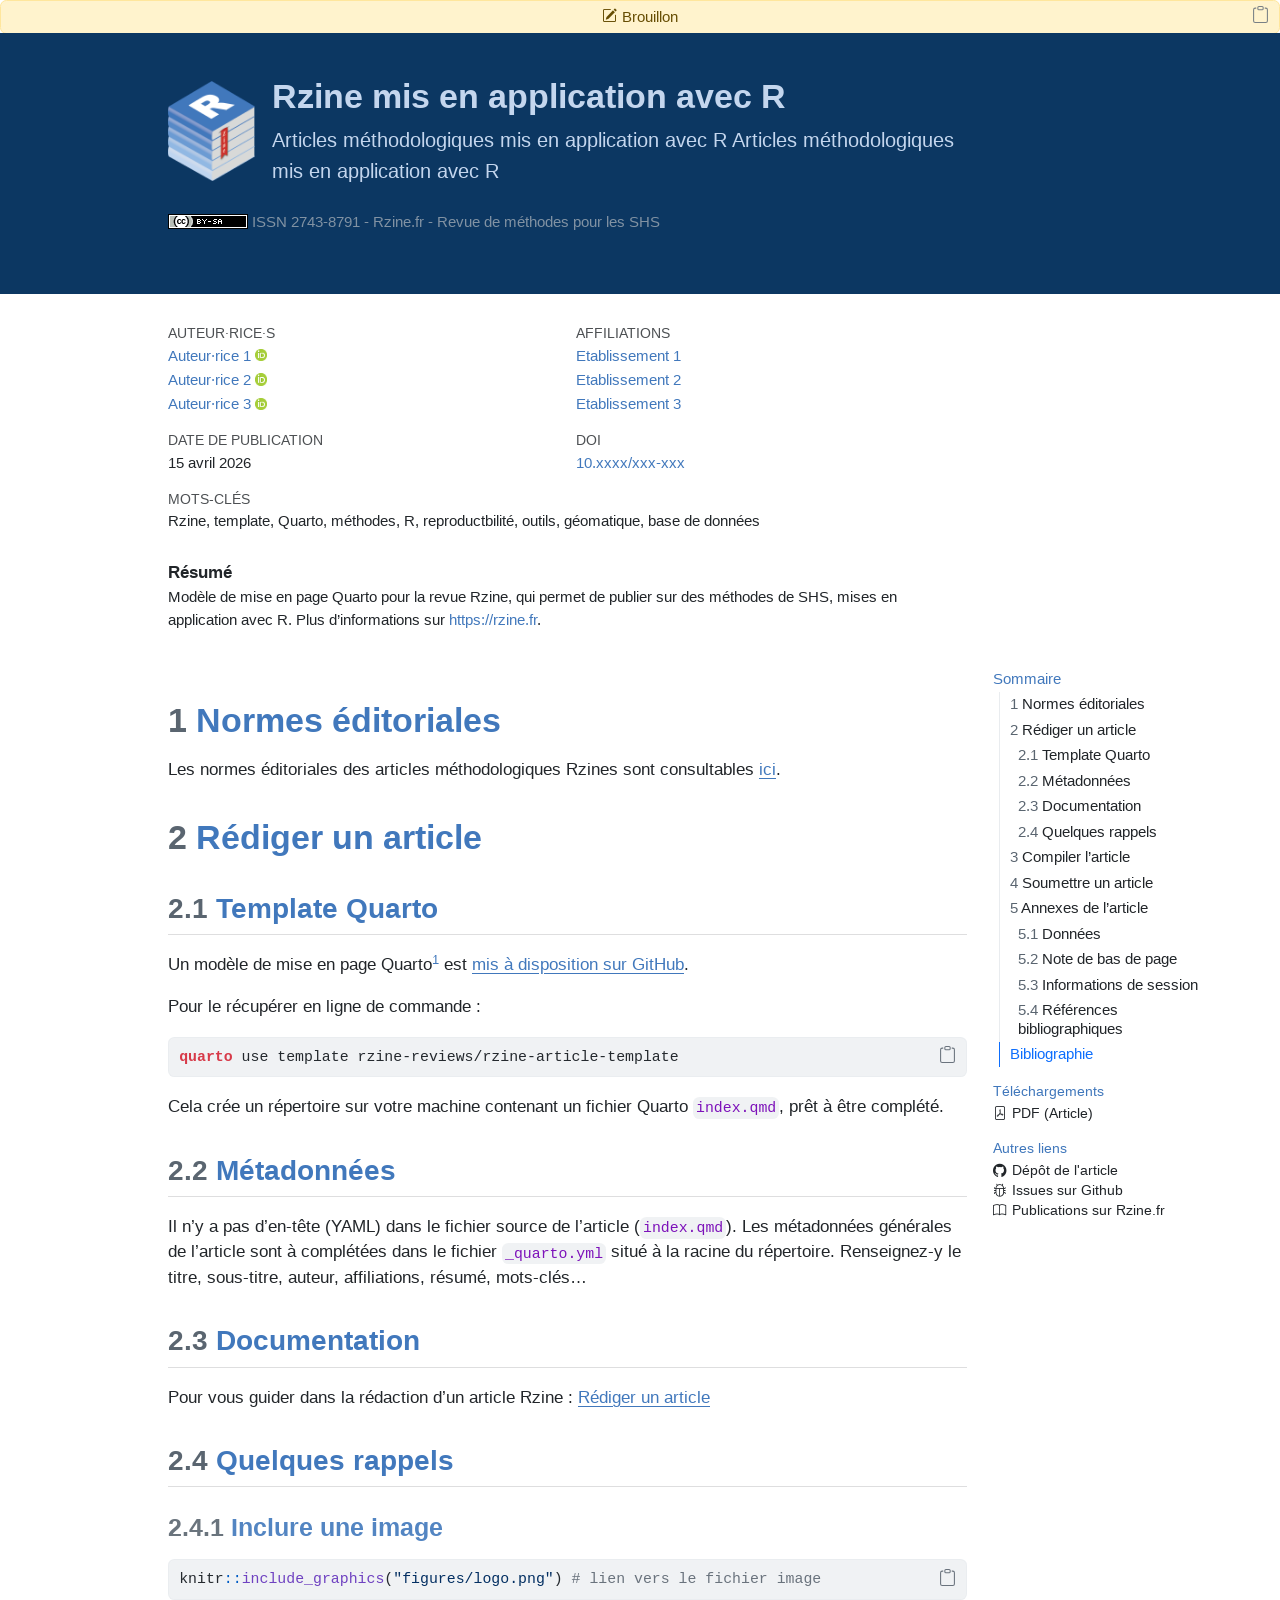
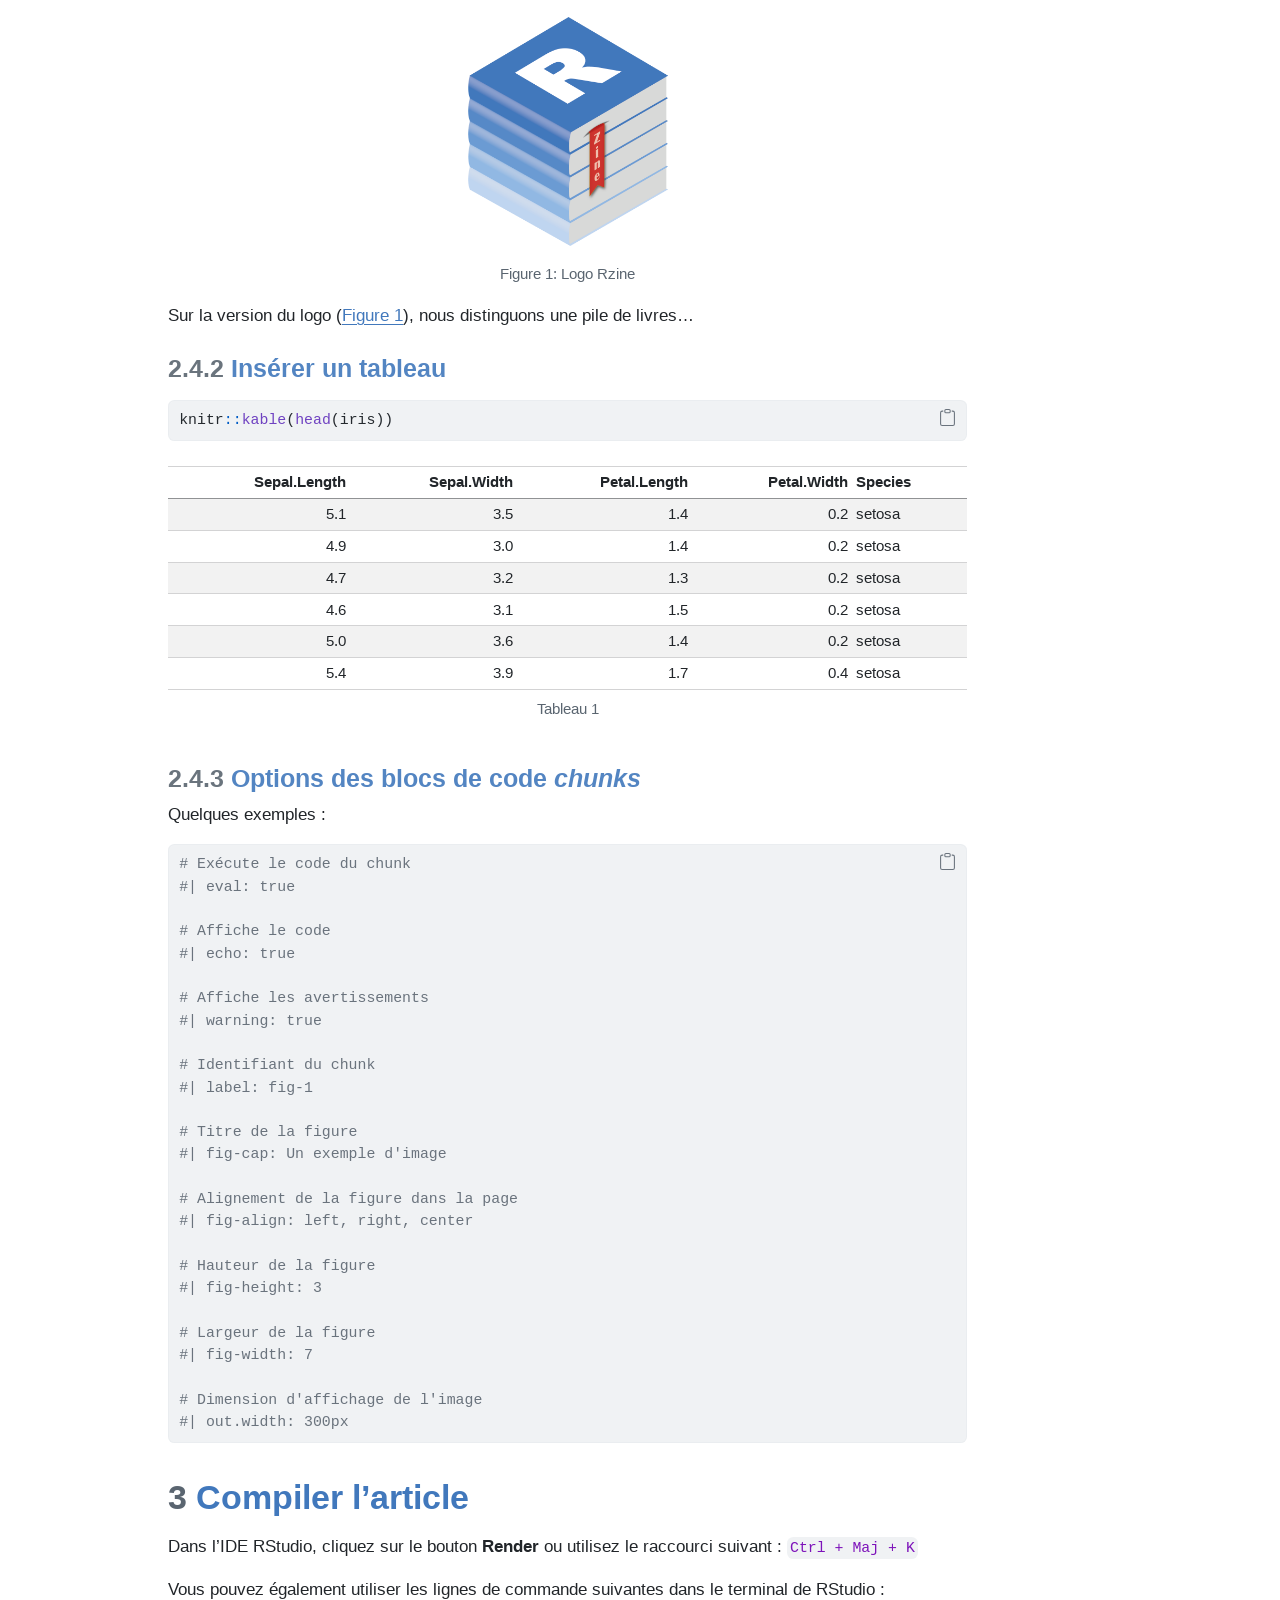
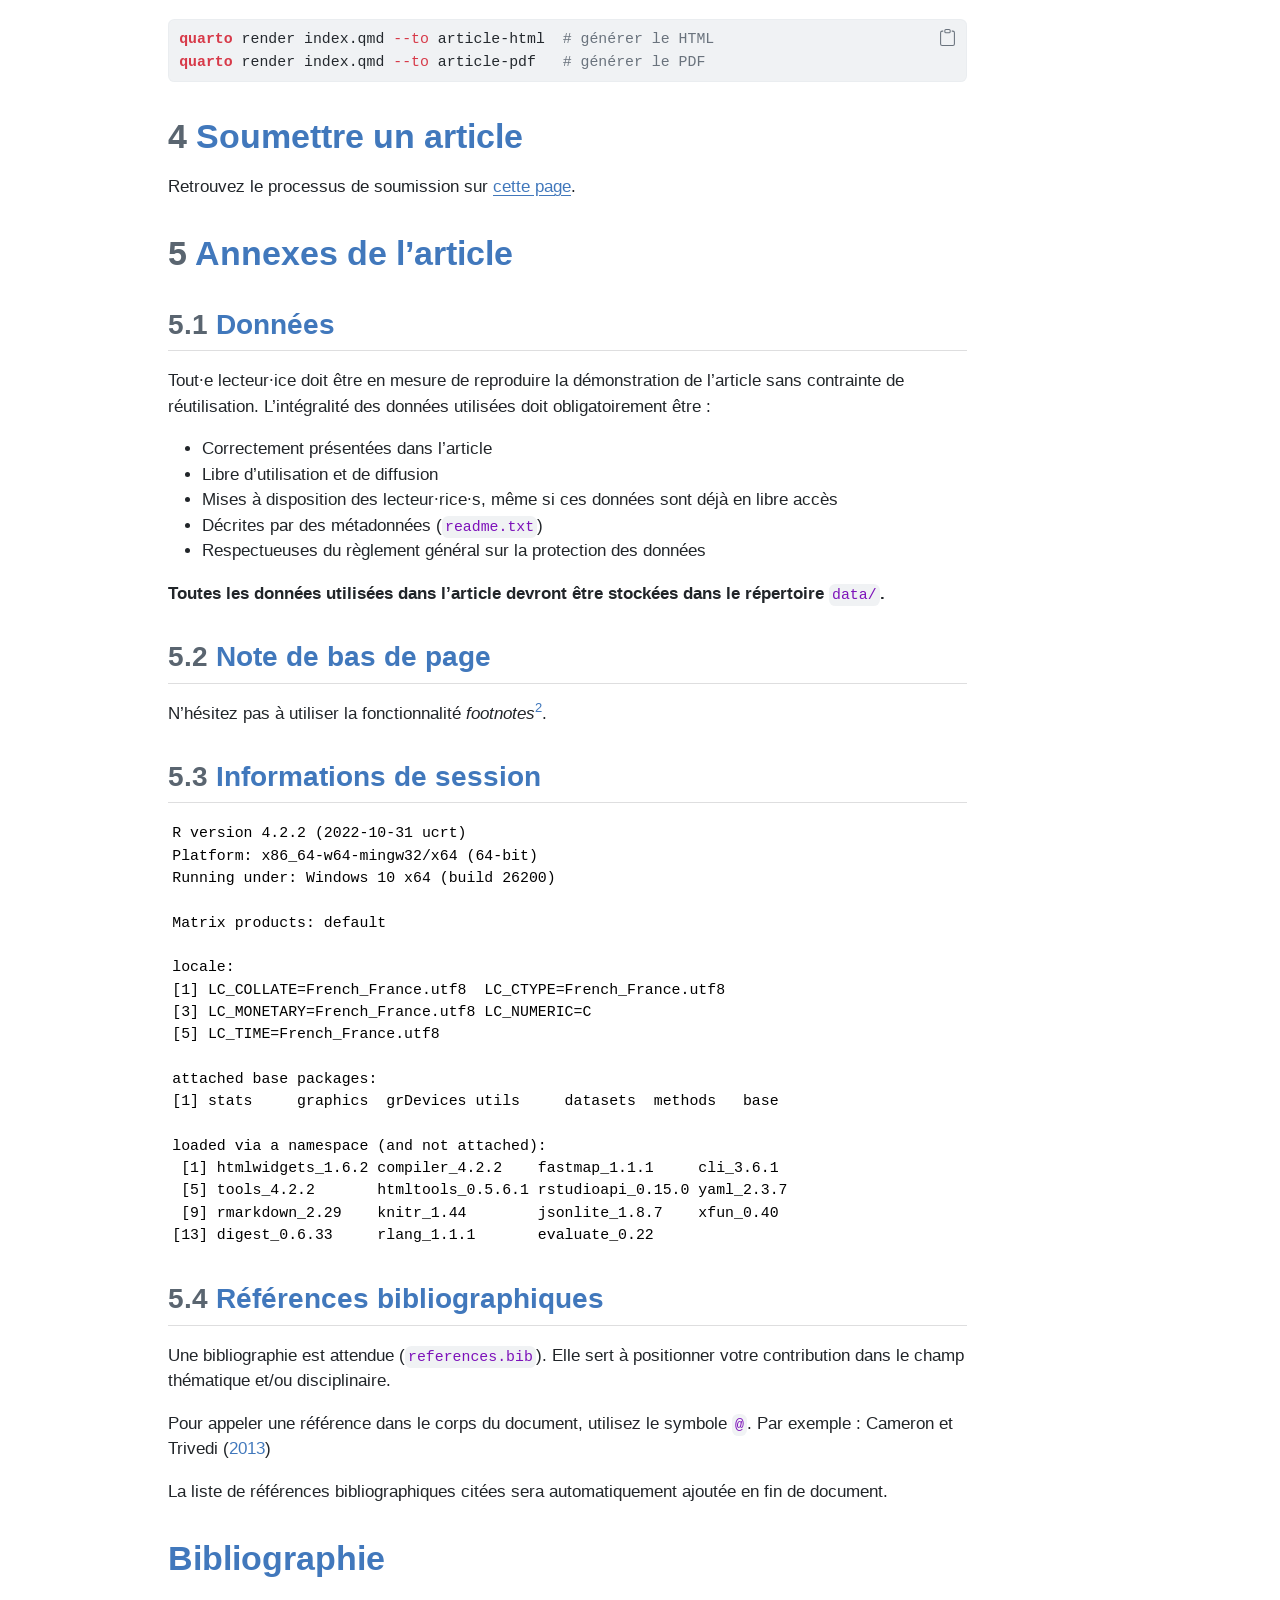
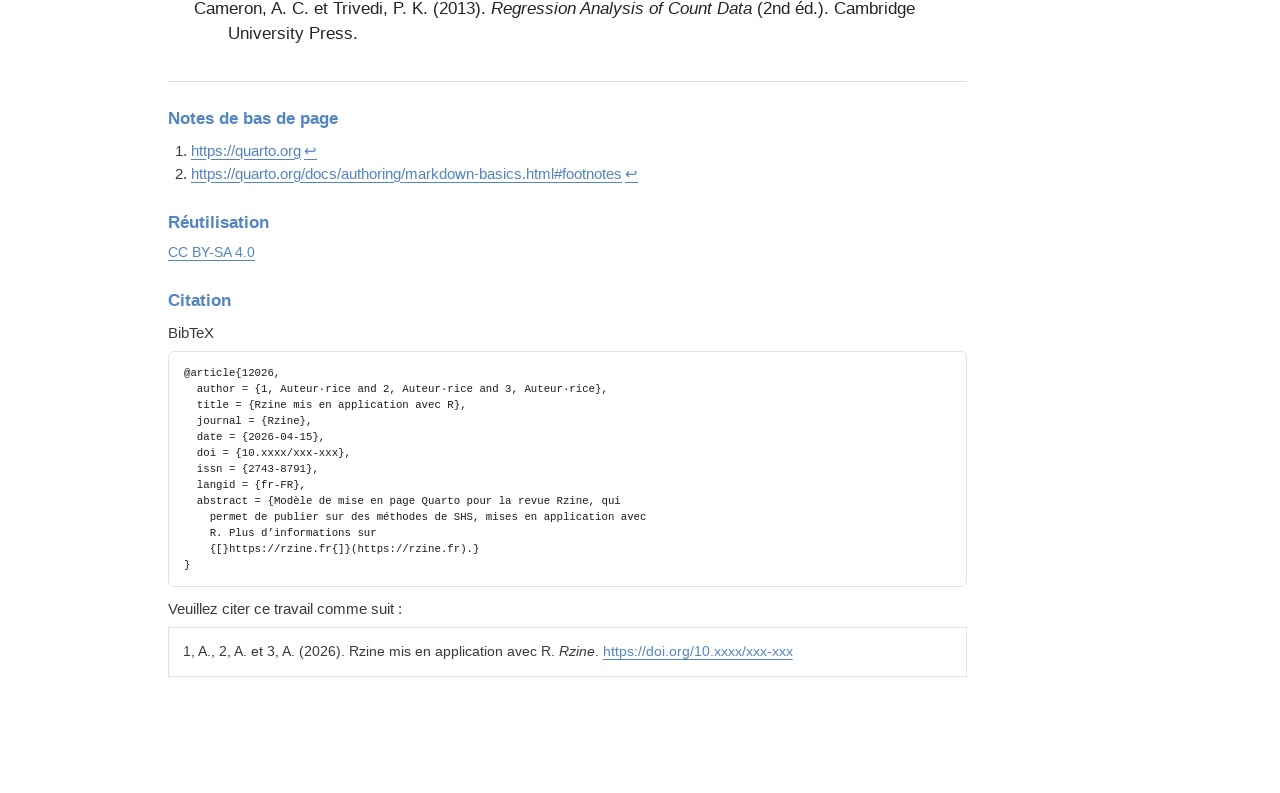
==== commit 6a6cac07: "ajout des fonts et modif other links" ====
--- a/index.html
+++ b/index.html
@@ -2237,7 +2237,7 @@
 <meta name="quarto:status" content="draft">
 
 
-<style type="text/css">.rzine-review{font-size:90%;margin-top:25px;}.quarto-title-banner .title{margin-top:5px;}.quarto-title-banner .subtitle{font-size:120%;}.quarto-title-banner a{color:#8192a3;}a{color:#4178BC;}h1{color:#4178BC;}h2{color:#4178BC;}h3{color:#4178BC;}h4{color:#4178BC;}h5{color:#4178BC;}h6{color:#4178BC;}.rzine-title-row { display: flex; align-items: center;gap: 1rem; flex-wrap: wrap; }.rzine-logo {height: 100px;width: auto;display: block;}.rzine-title-text {flex: 1; min-width: 250px;}.rzine-title-text .title {margin: 0;}.rzine-title-text .subtitle {margin-top: 0.5rem; margin-bottom: 0;}figure figcaption {text-align: center; /* pour que la légende soit centrée}</style>
+<style type="text/css">.rzine-review{font-size:90%;margin-top:25px;}.quarto-title-banner .title{margin-top:5px;}.quarto-title-banner .subtitle{font-size:120%;}.quarto-title-banner a{color:#8192a3;}a{color:#4178BC;}h1{color:#4178BC;}h2{color:#4178BC;}h3{color:#4178BC;}h4{color:#4178BC;}h5{color:#4178BC;}h6{color:#4178BC;}.rzine-title-row { display: flex; align-items: center;gap: 1rem; flex-wrap: wrap; }.rzine-logo {height: 100px;width: auto;display: block;}.rzine-title-text {flex: 1; min-width: 250px;}.rzine-title-text .title {margin: 0;}.rzine-title-text .subtitle {margin-top: 0.5rem; margin-bottom: 0;}figure figcaption {text-align: center; }@font-face {font-family: "Liberation Sans";src: url([data-uri]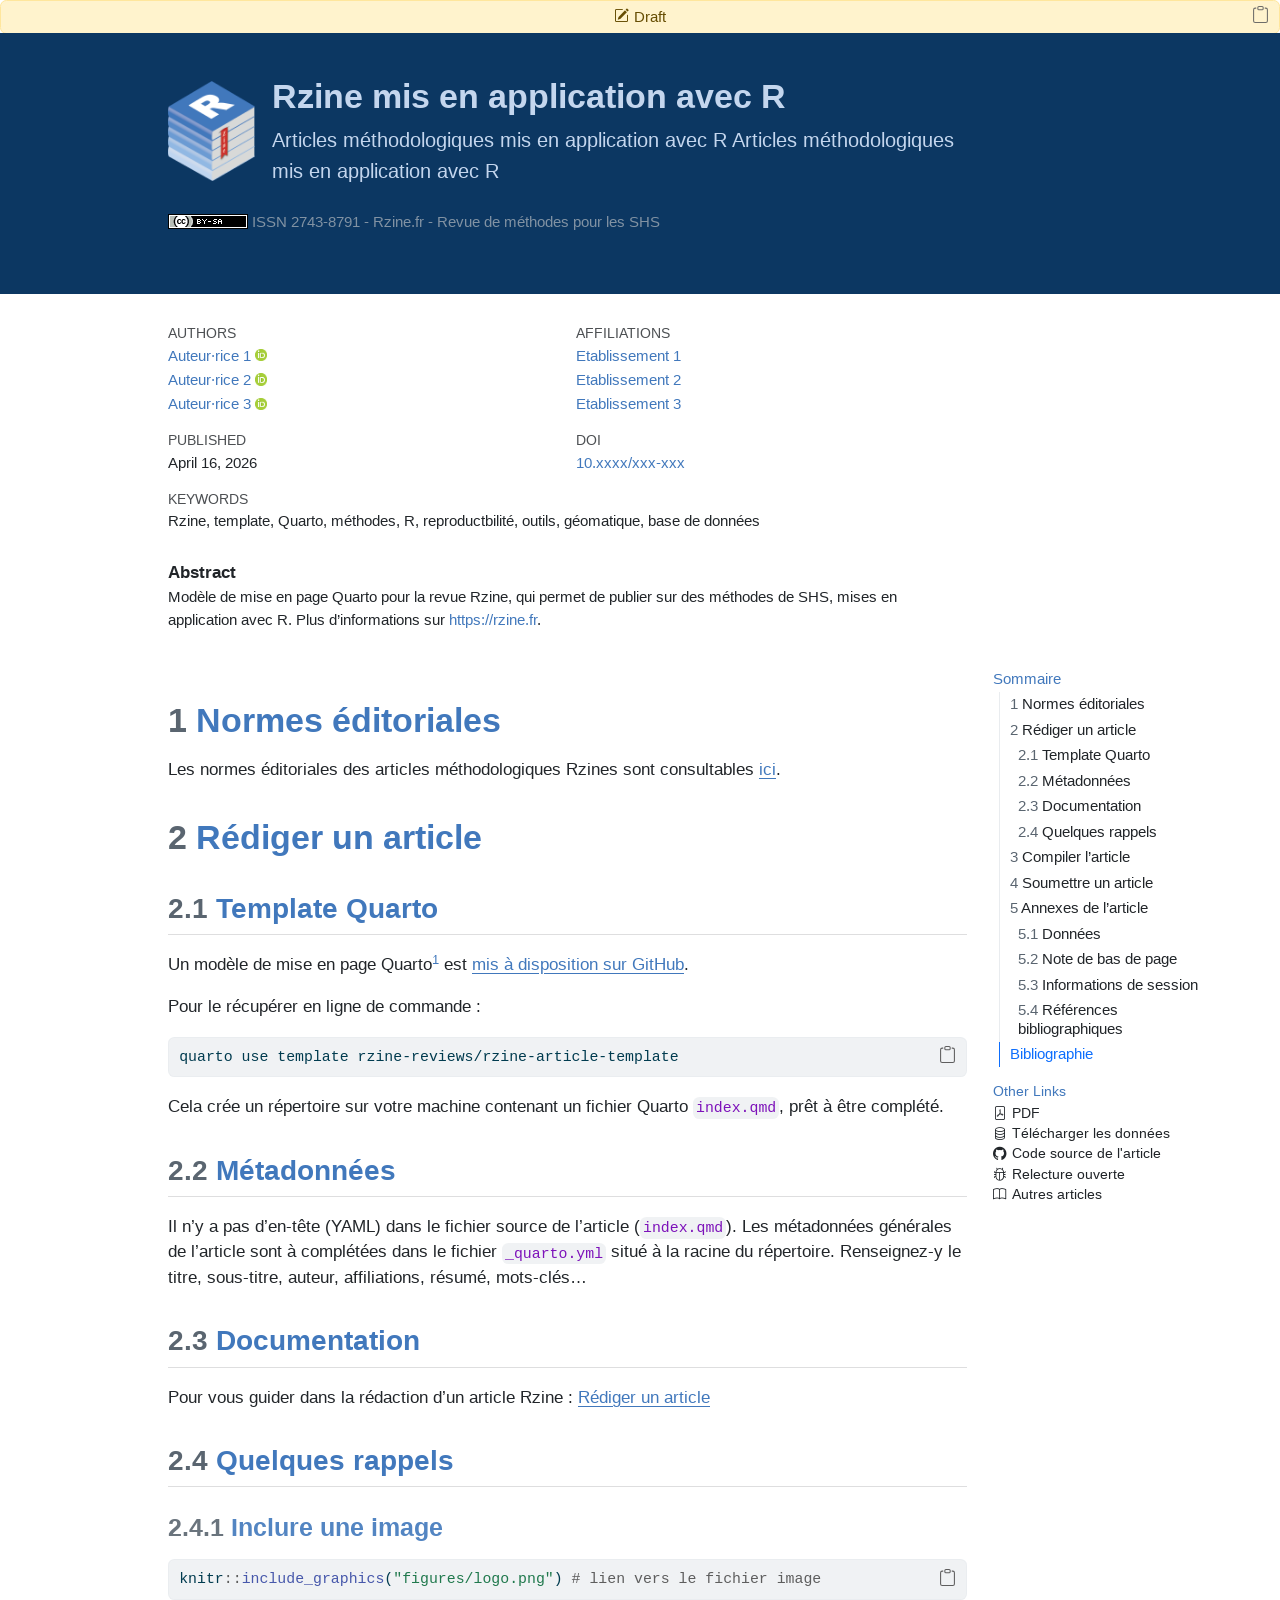
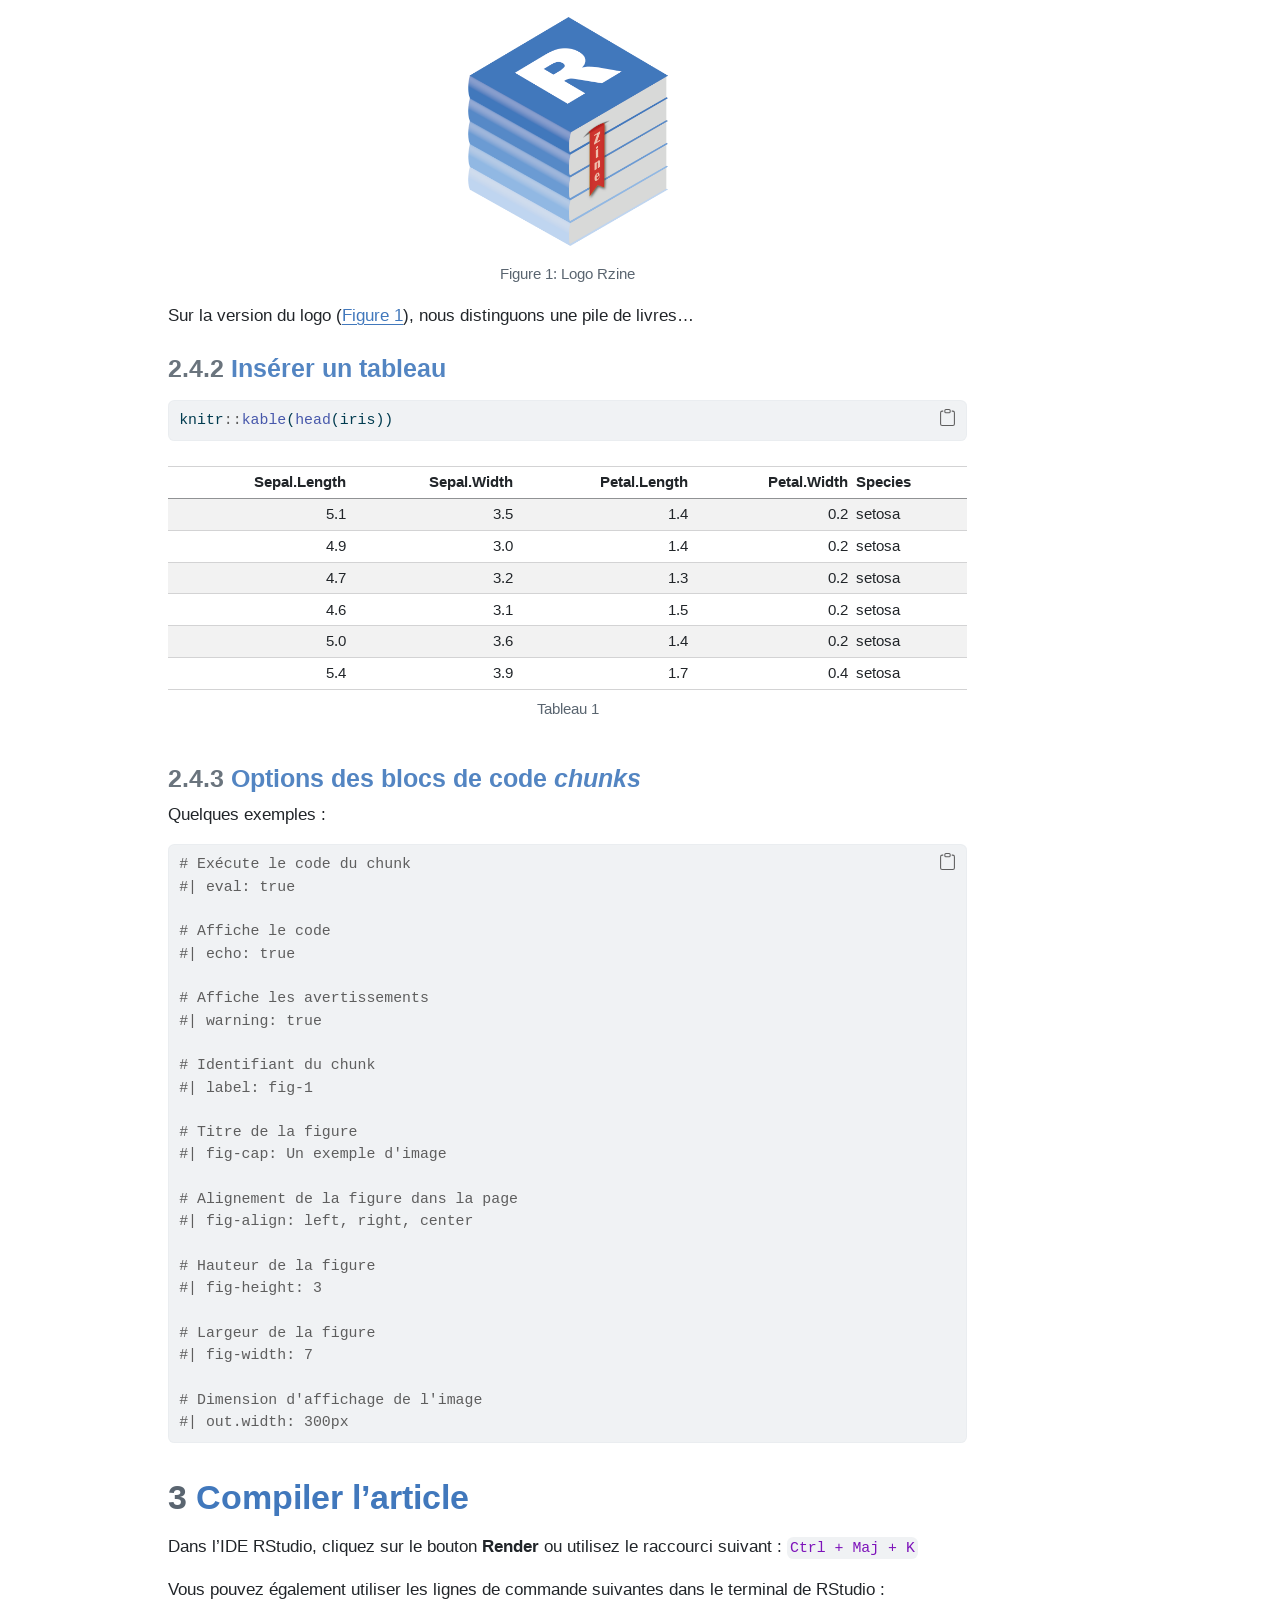
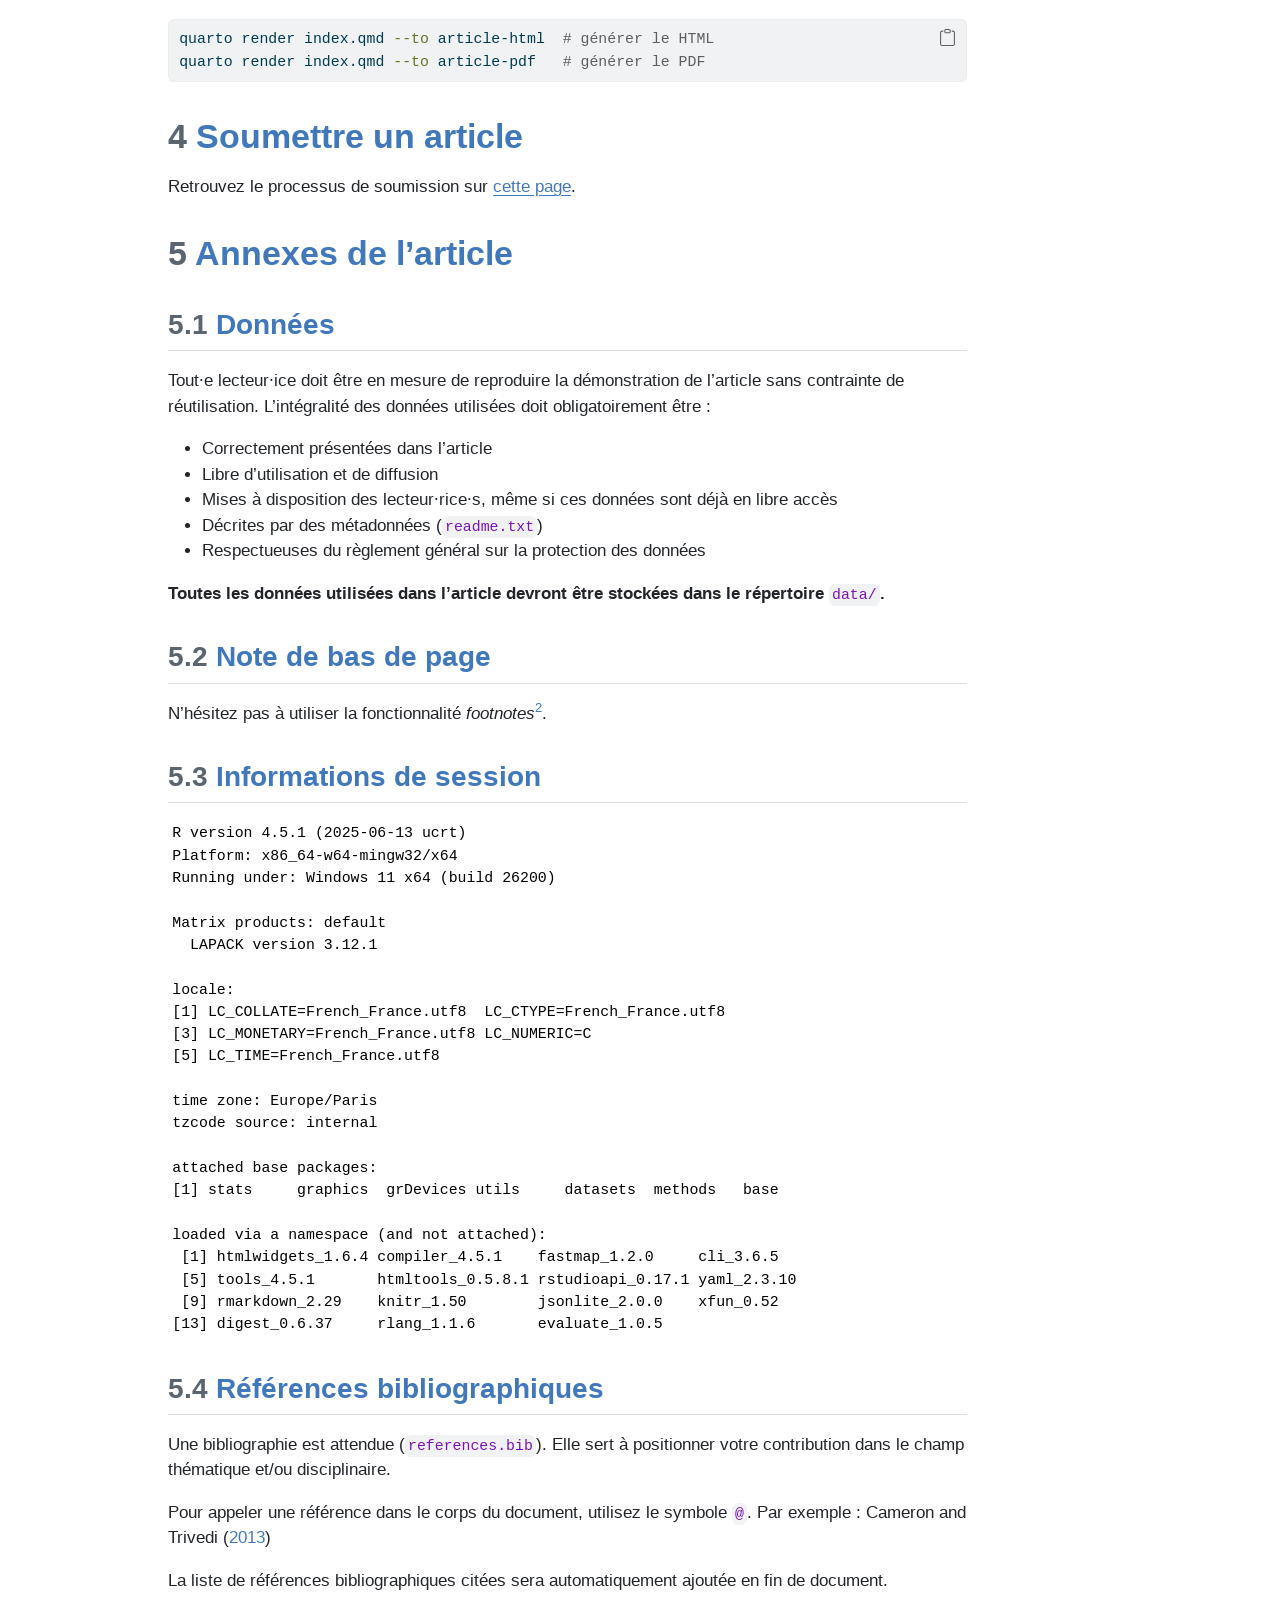
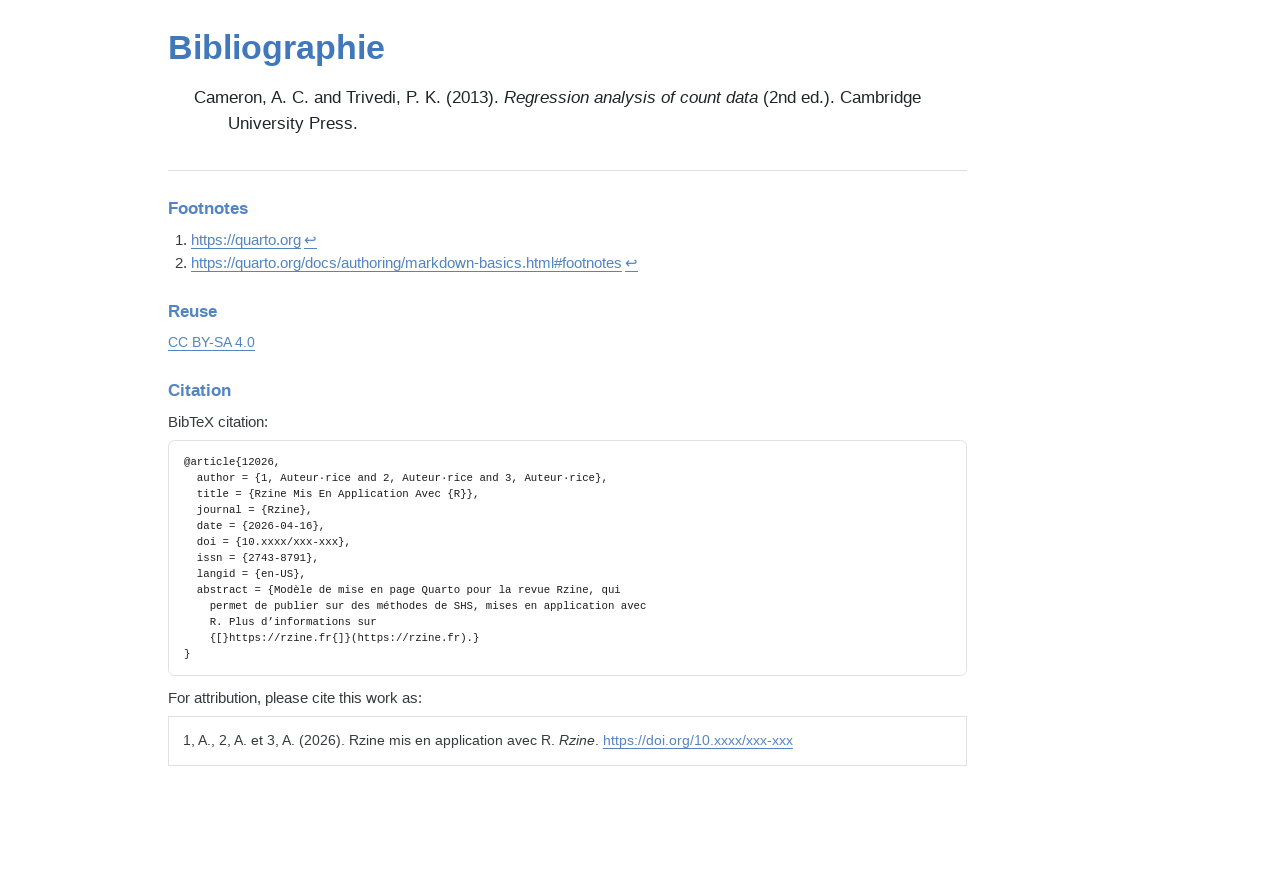
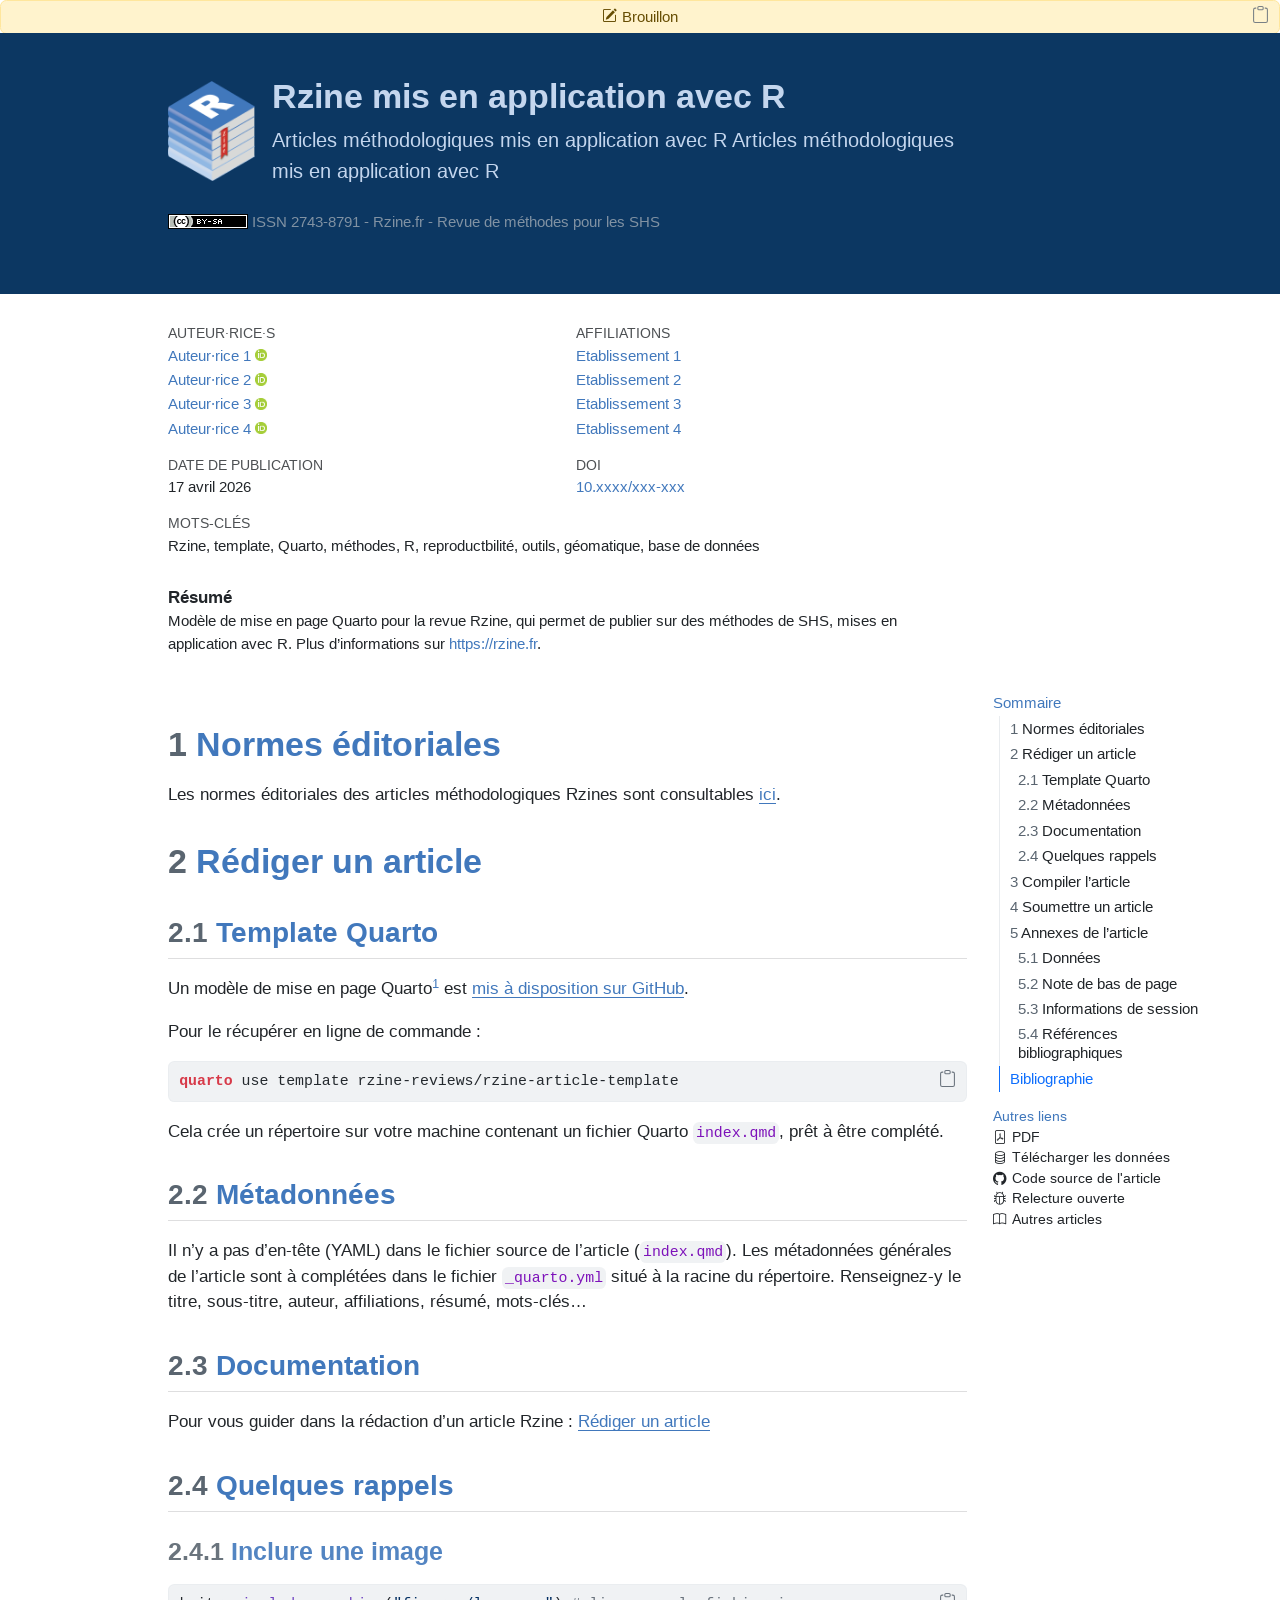
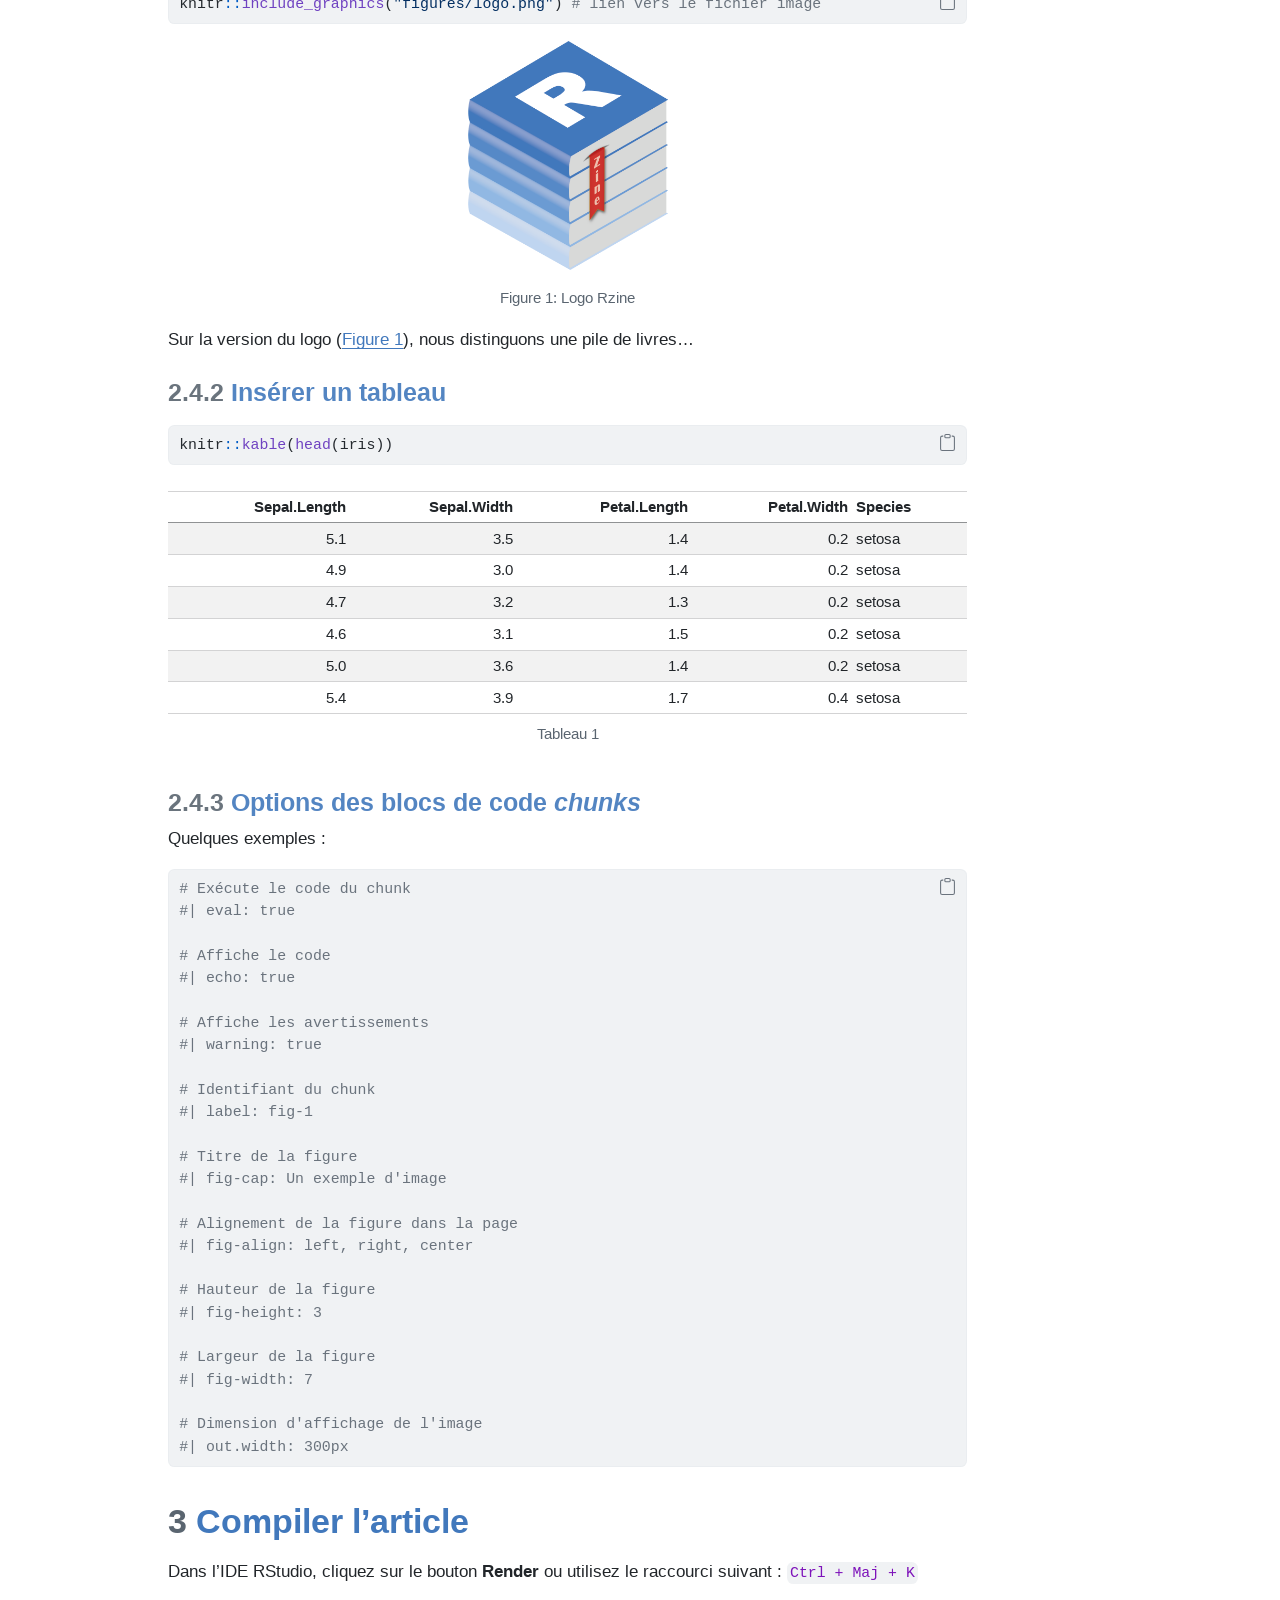
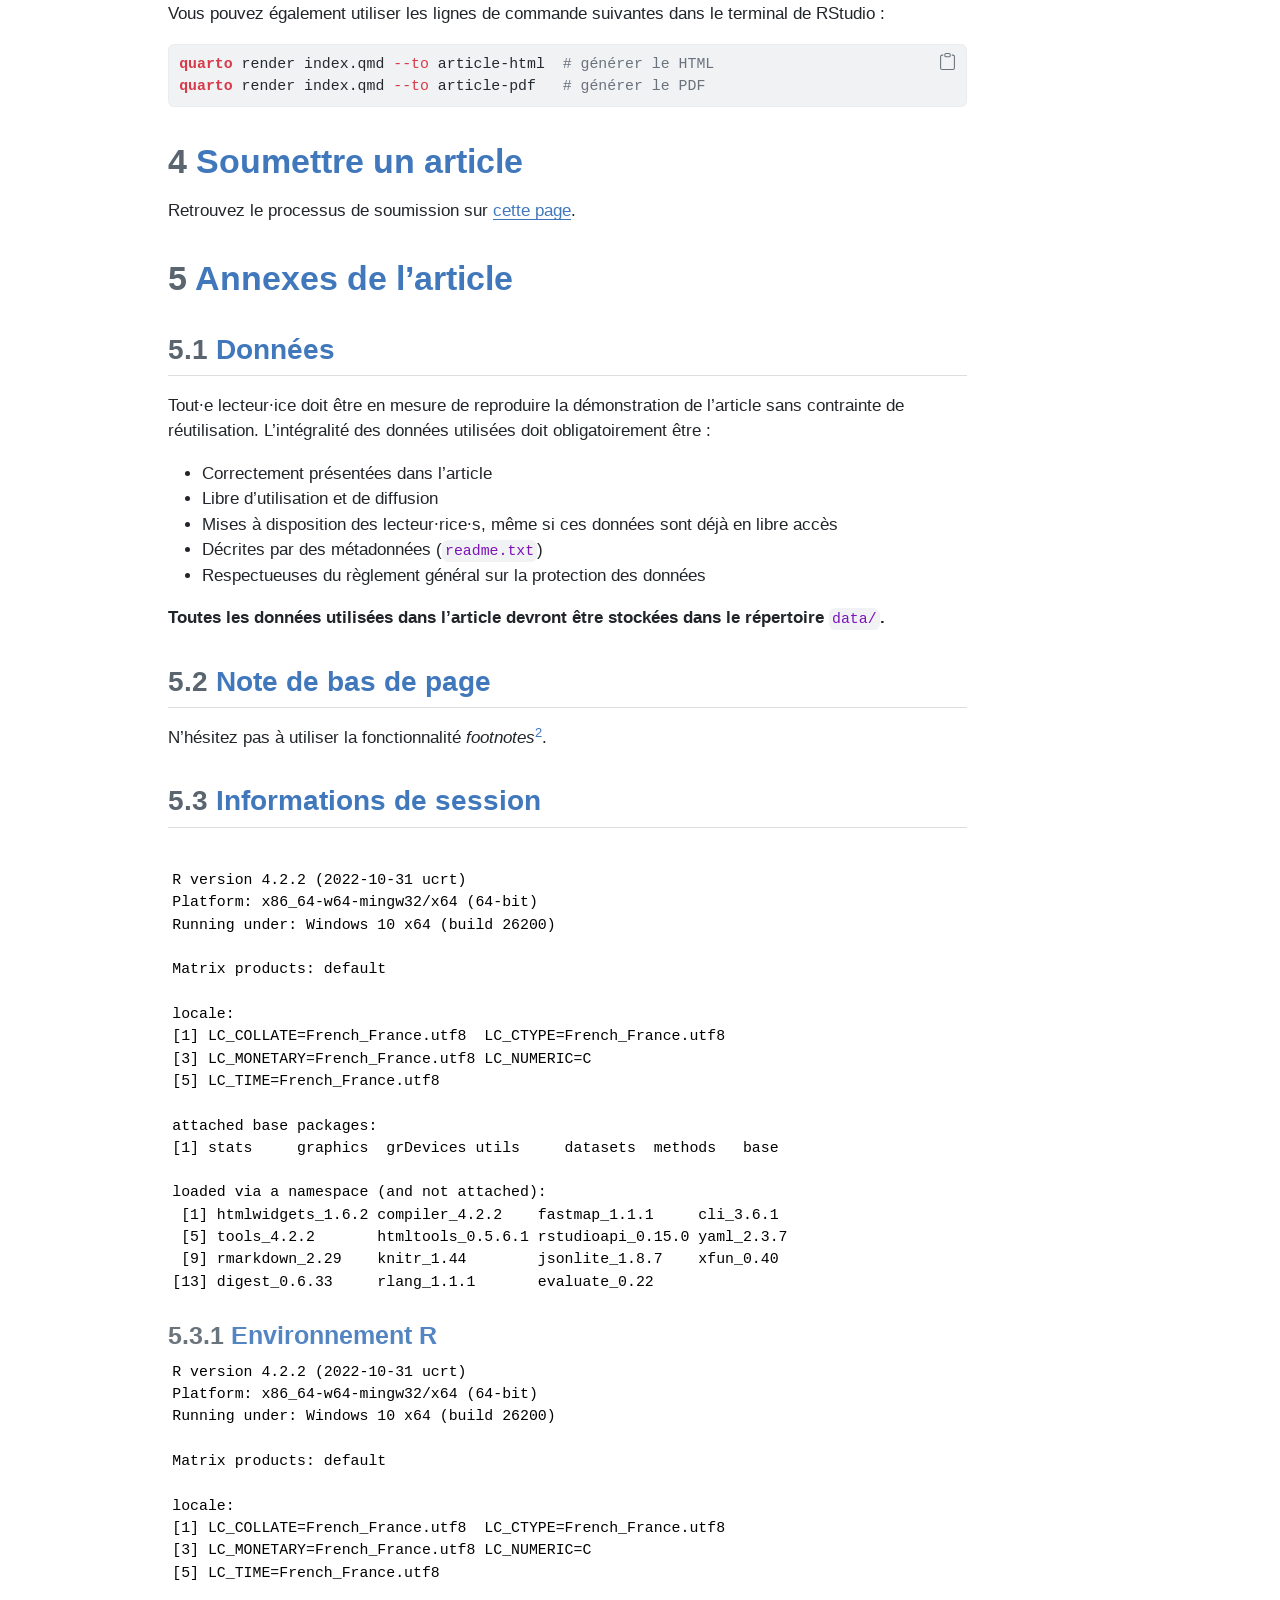
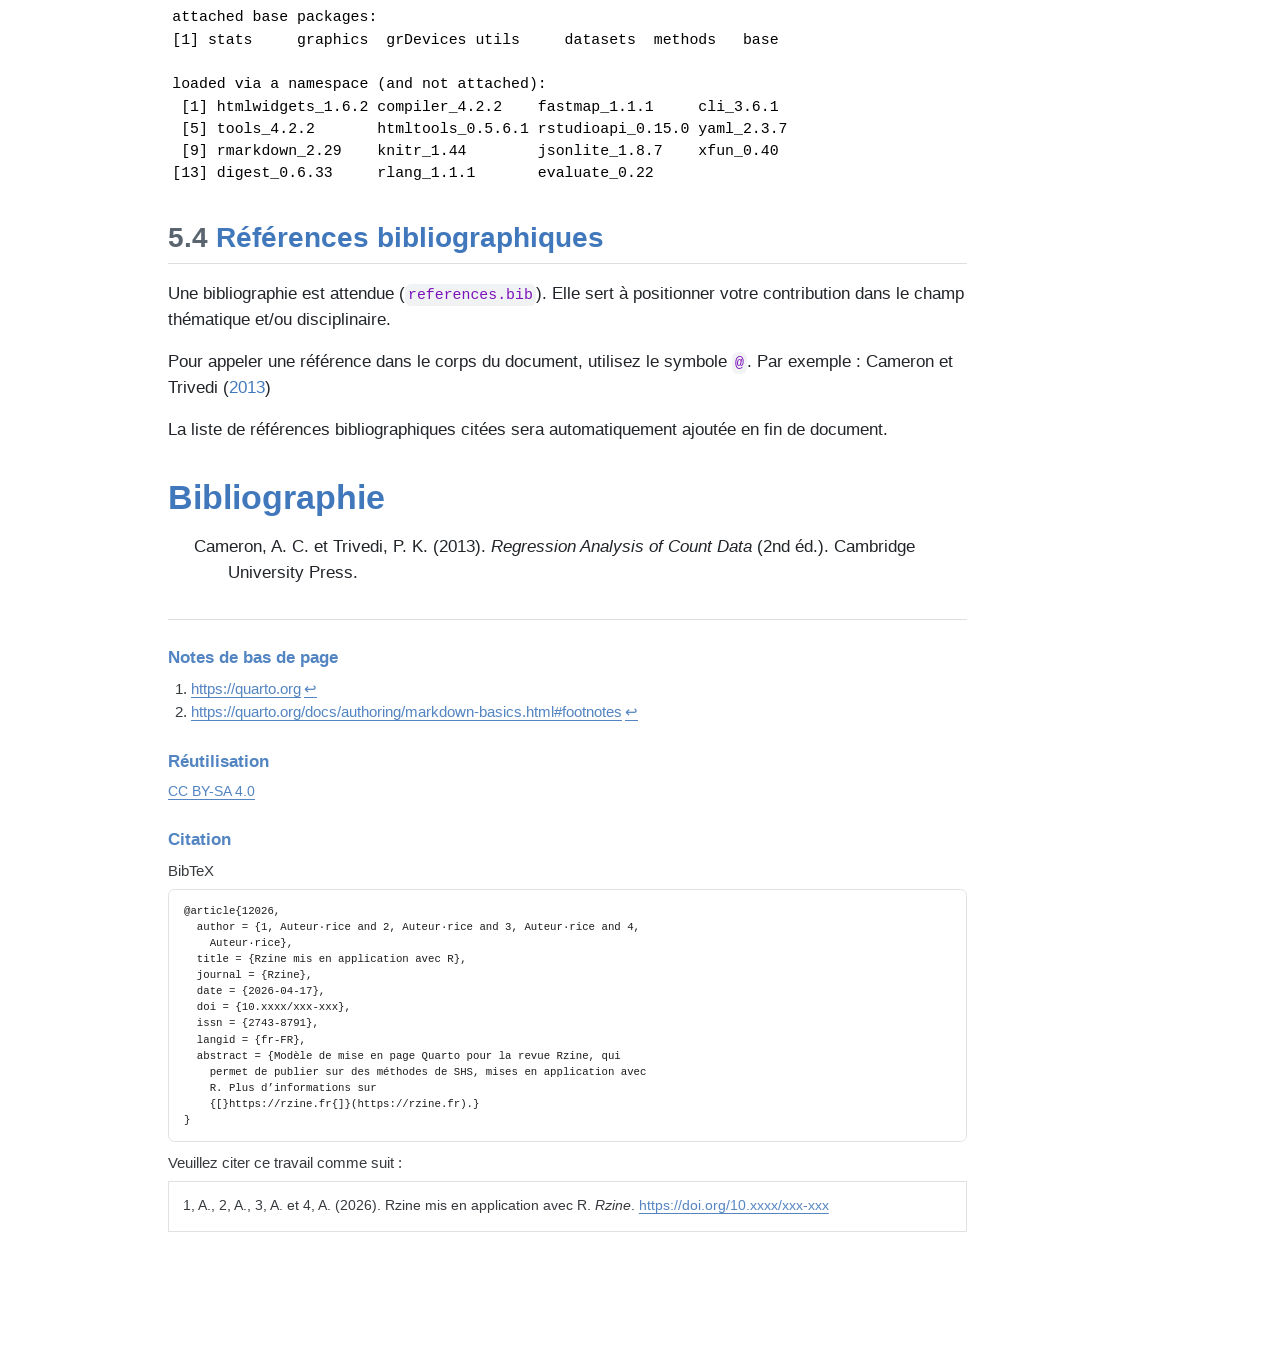
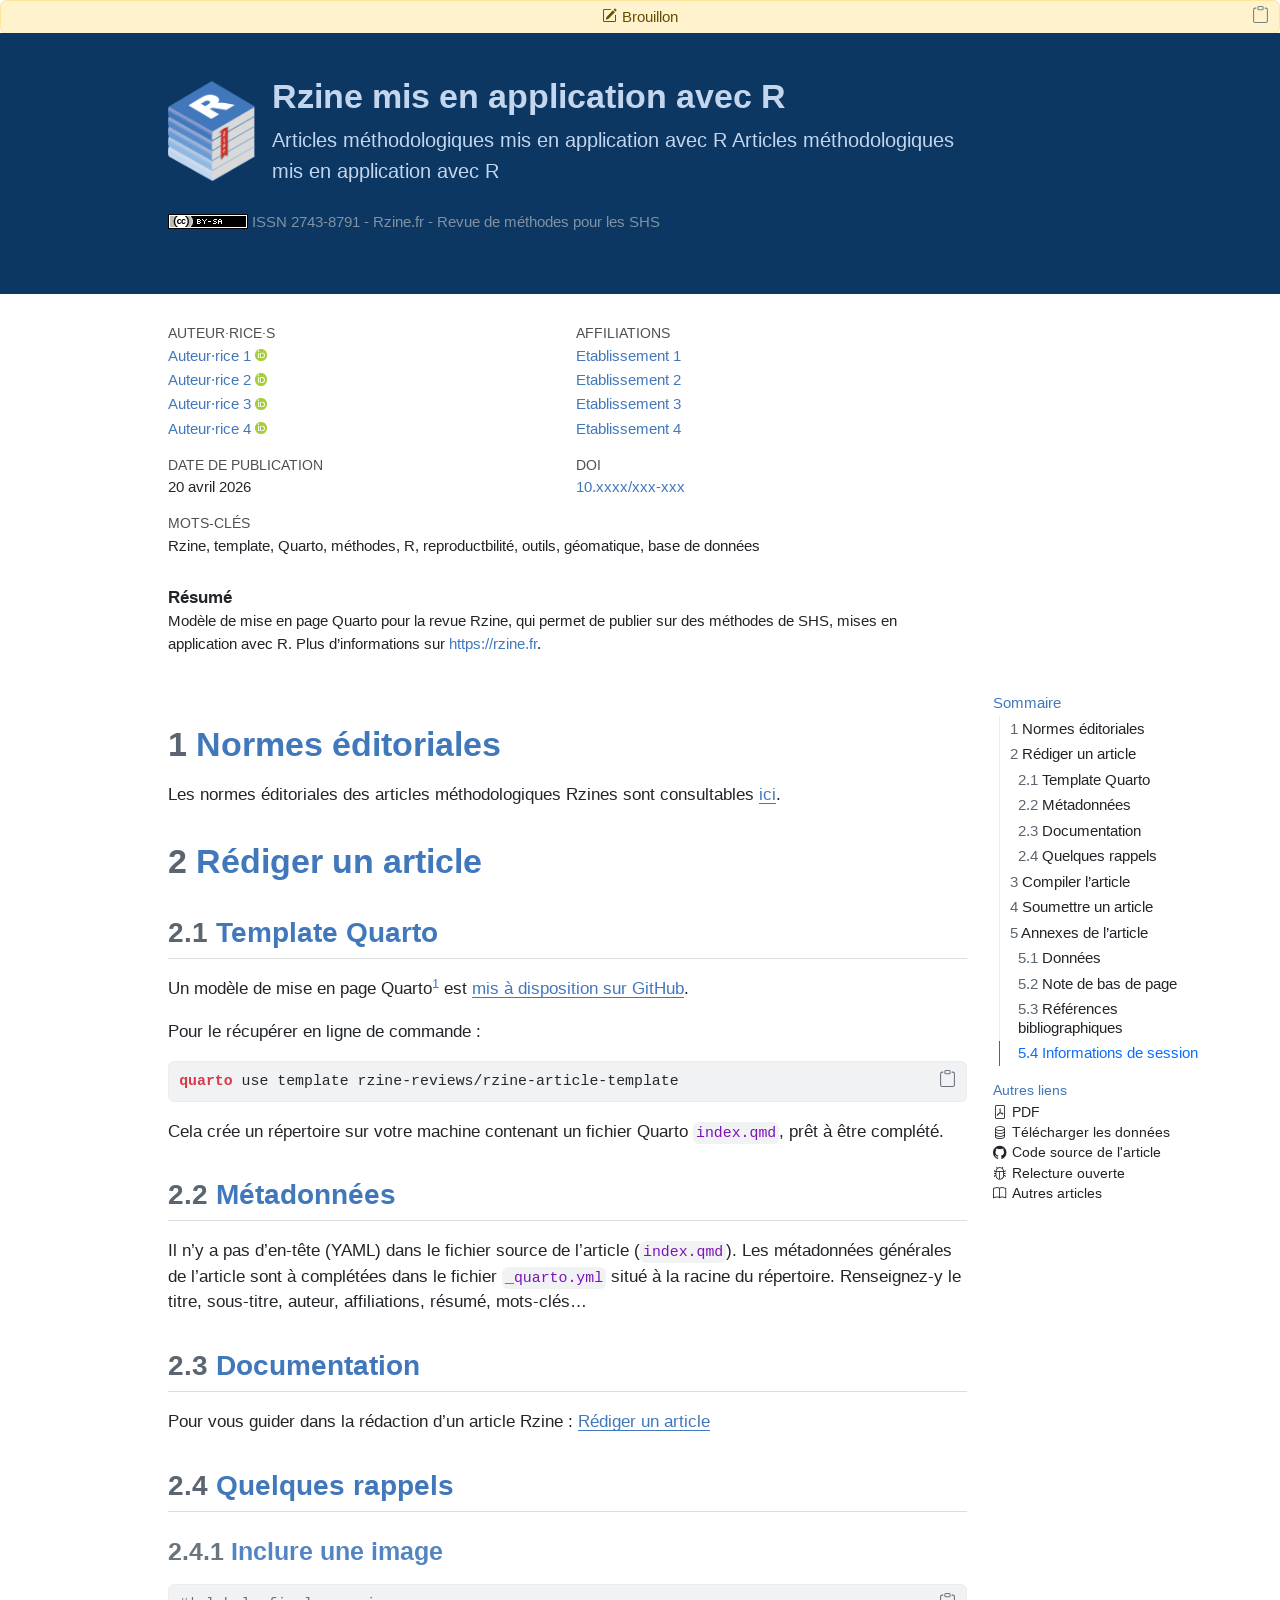
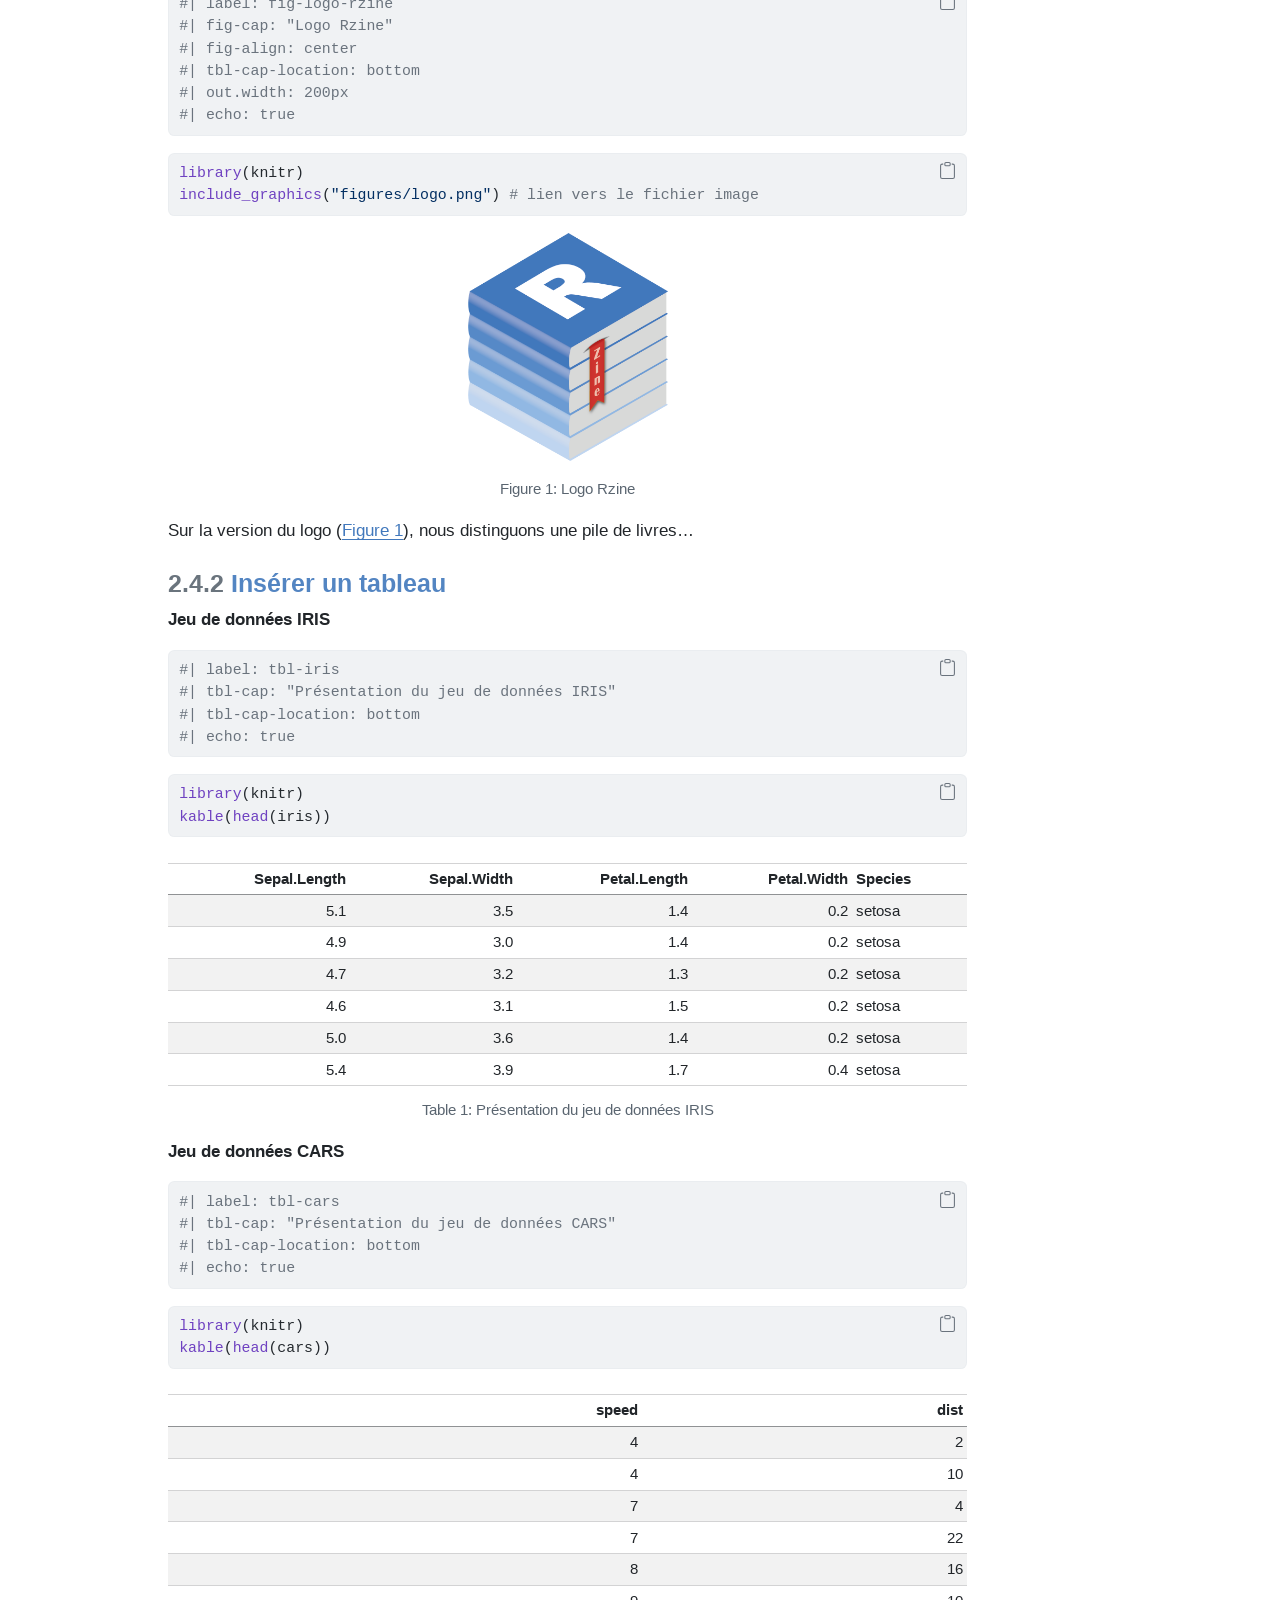
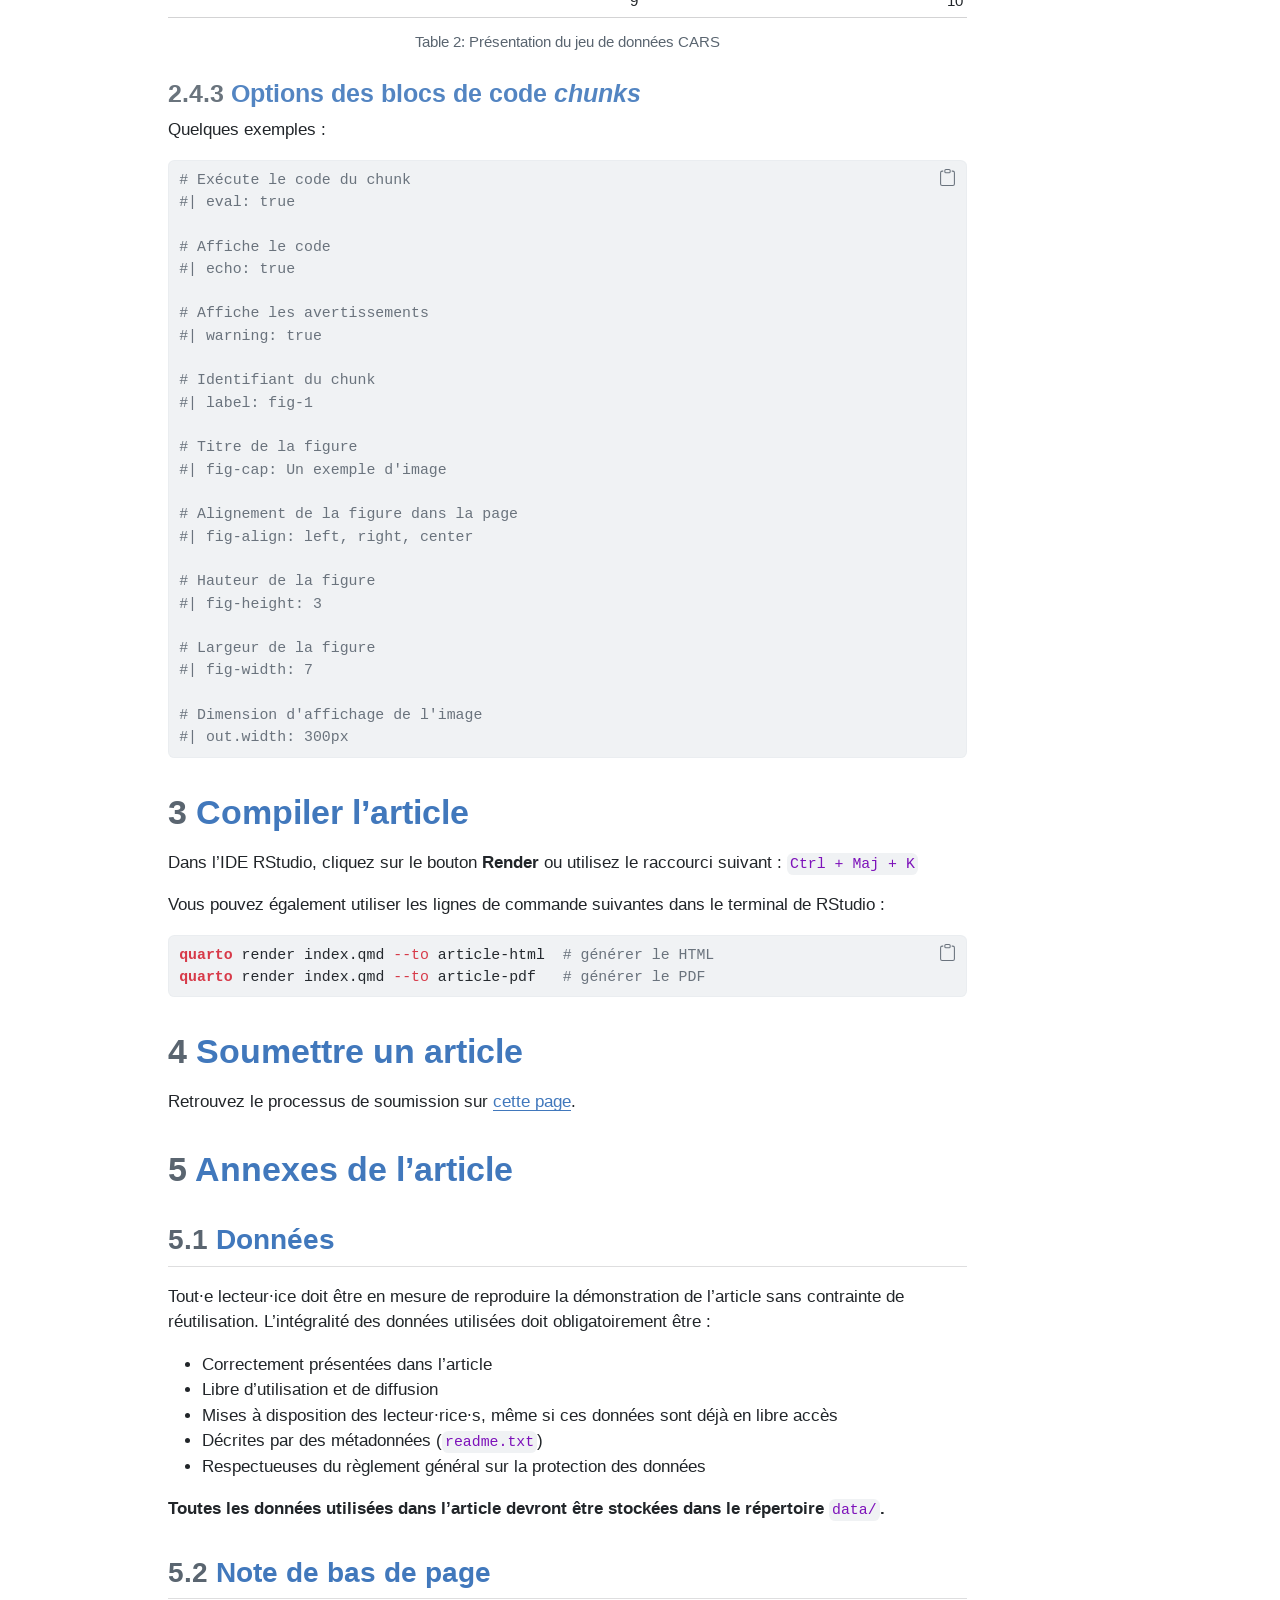
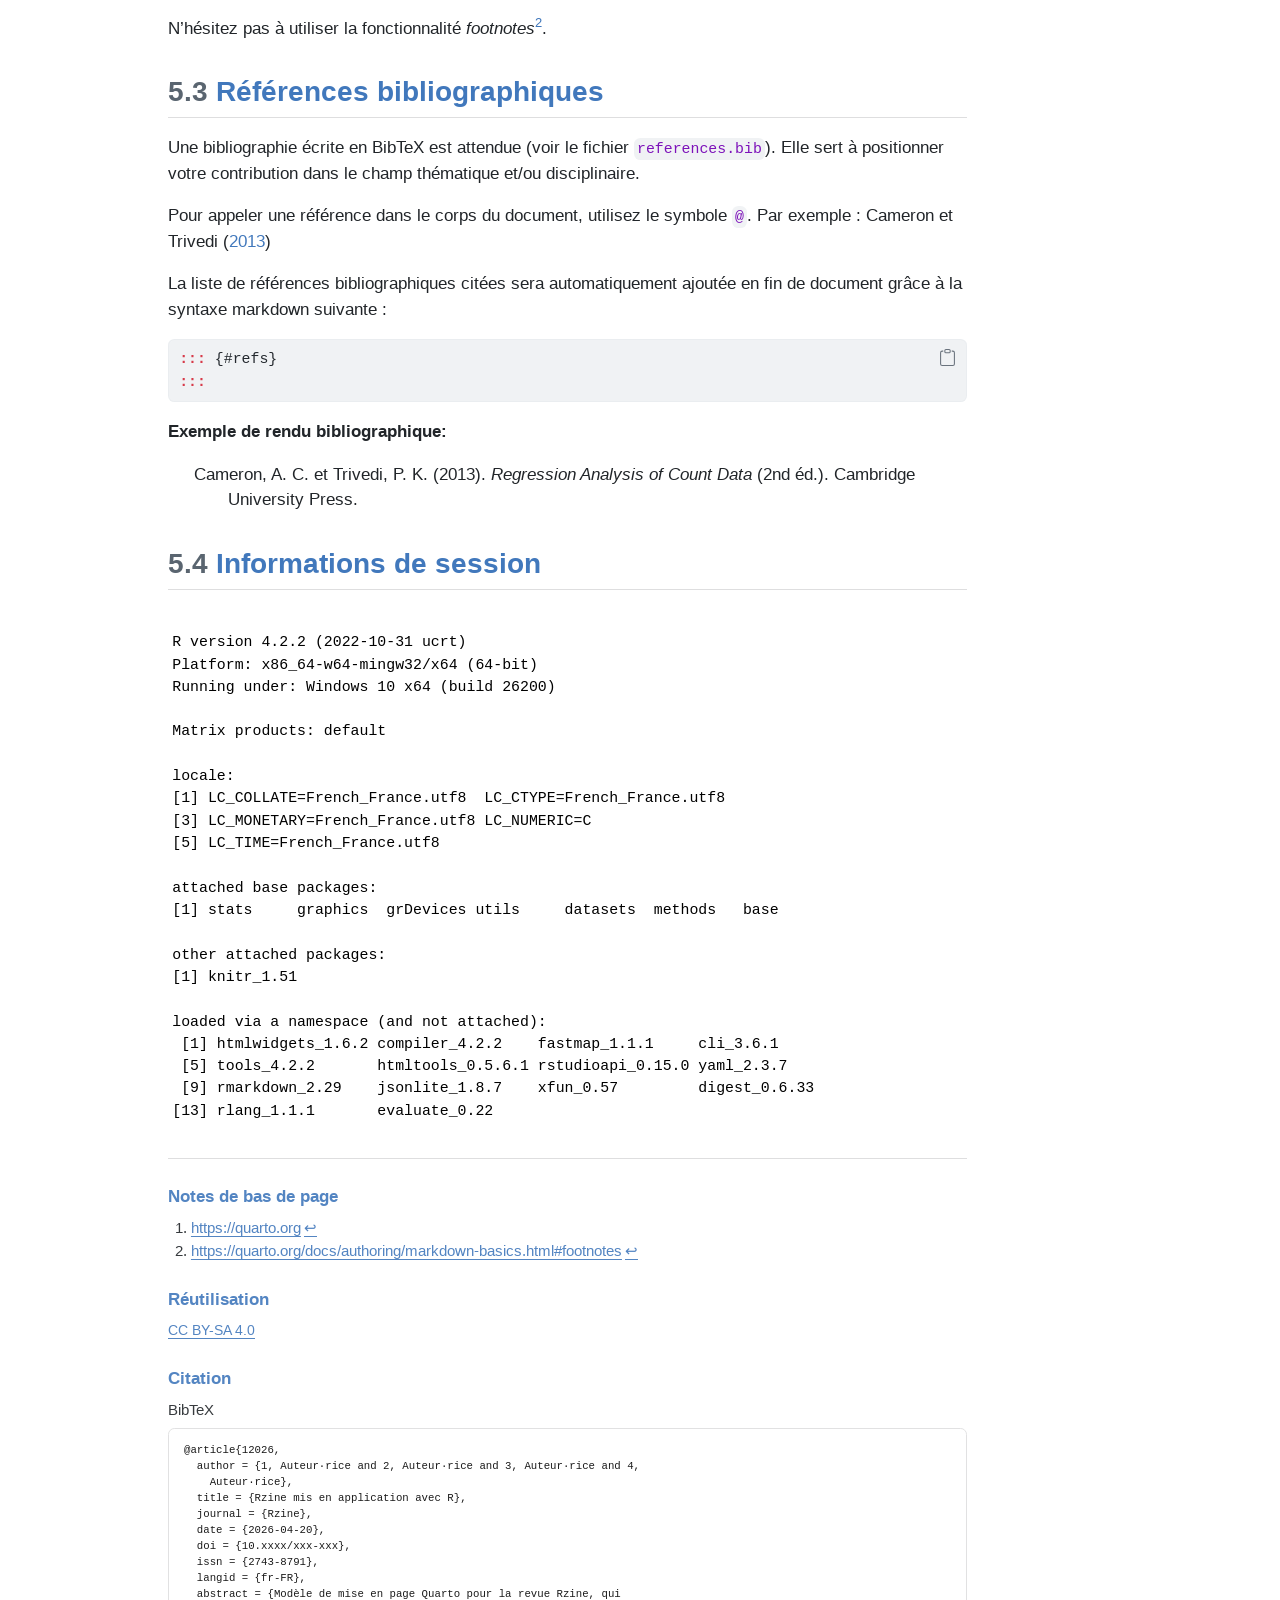
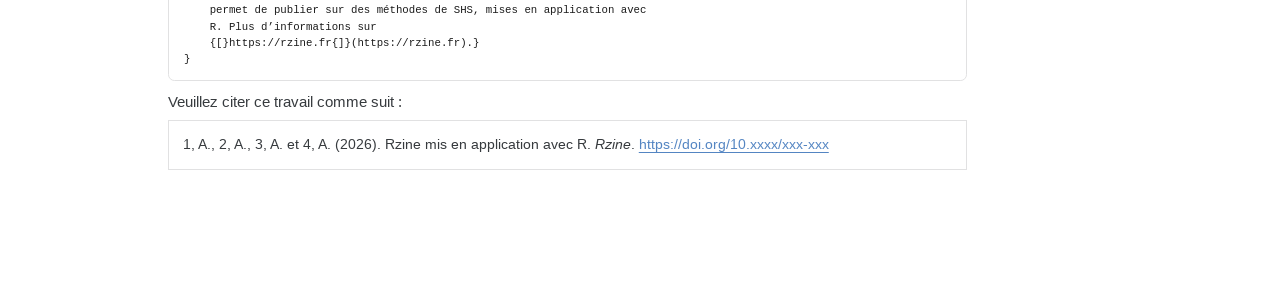
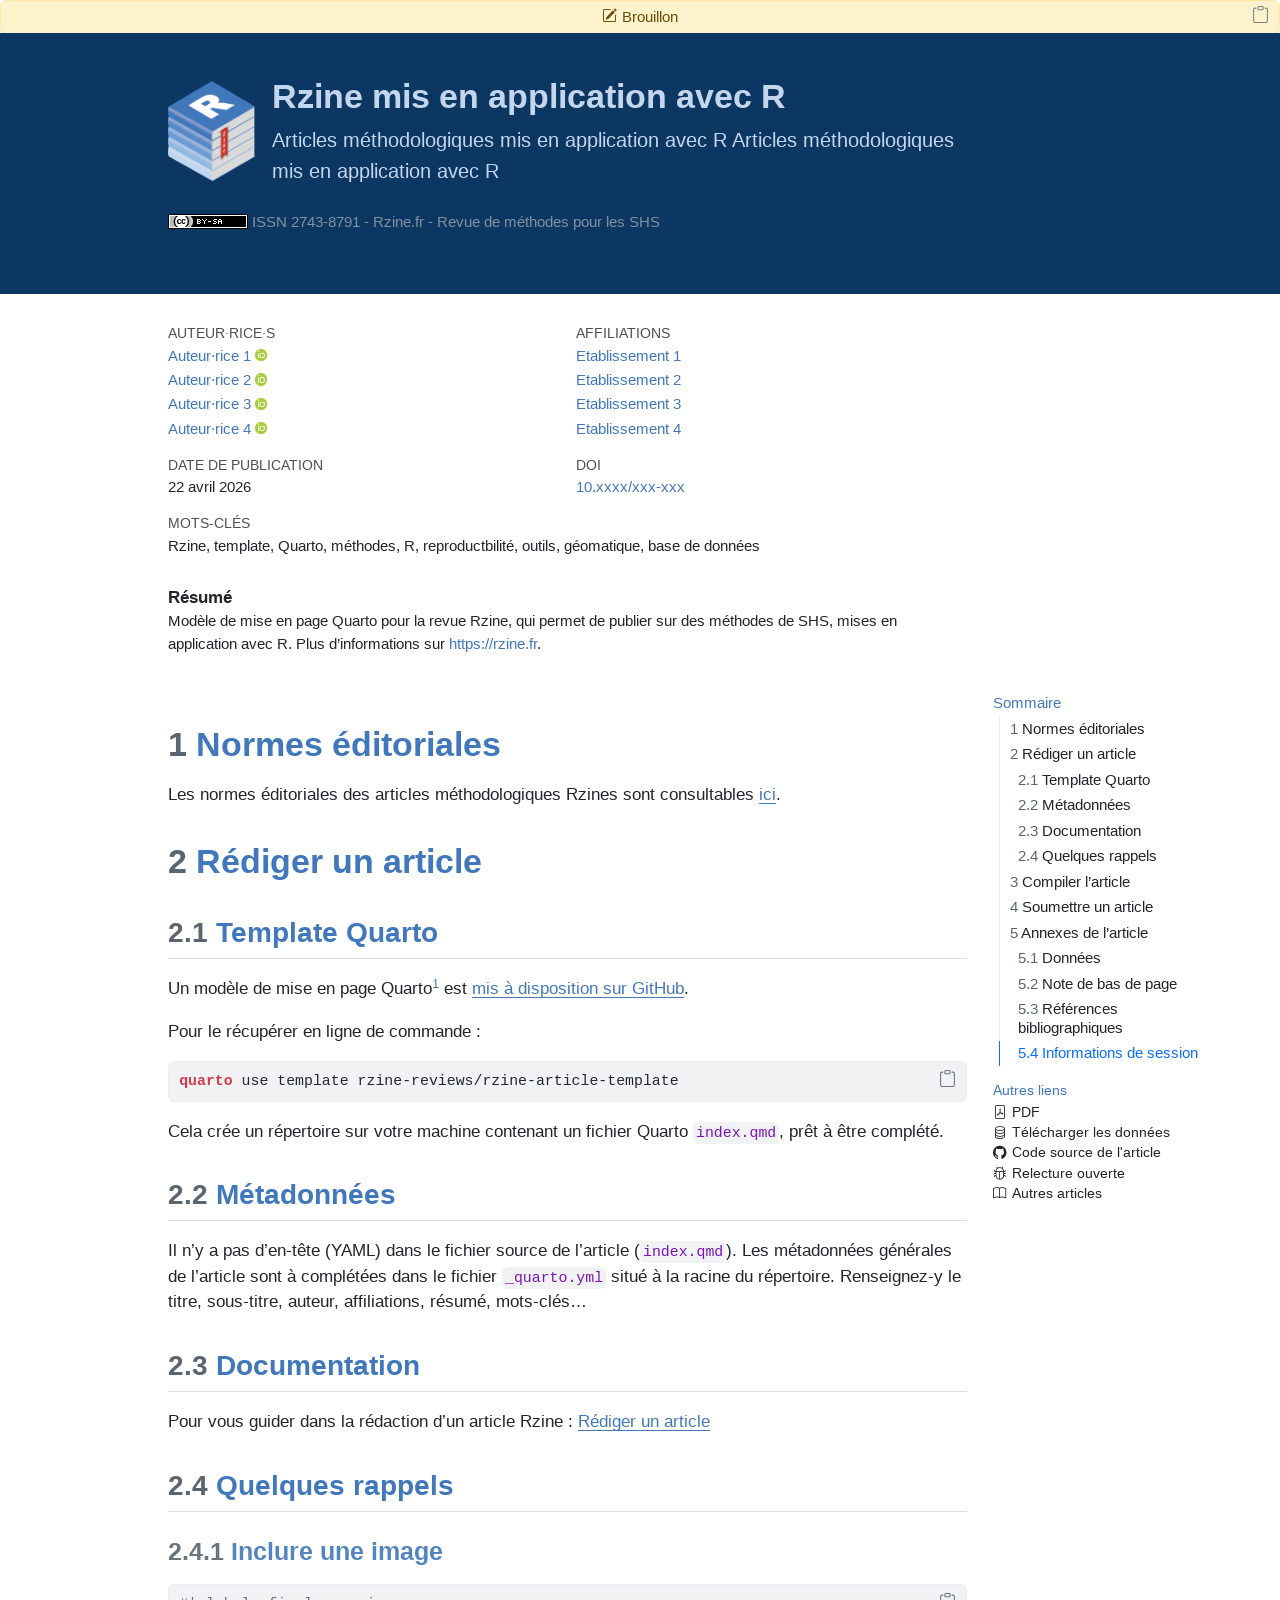
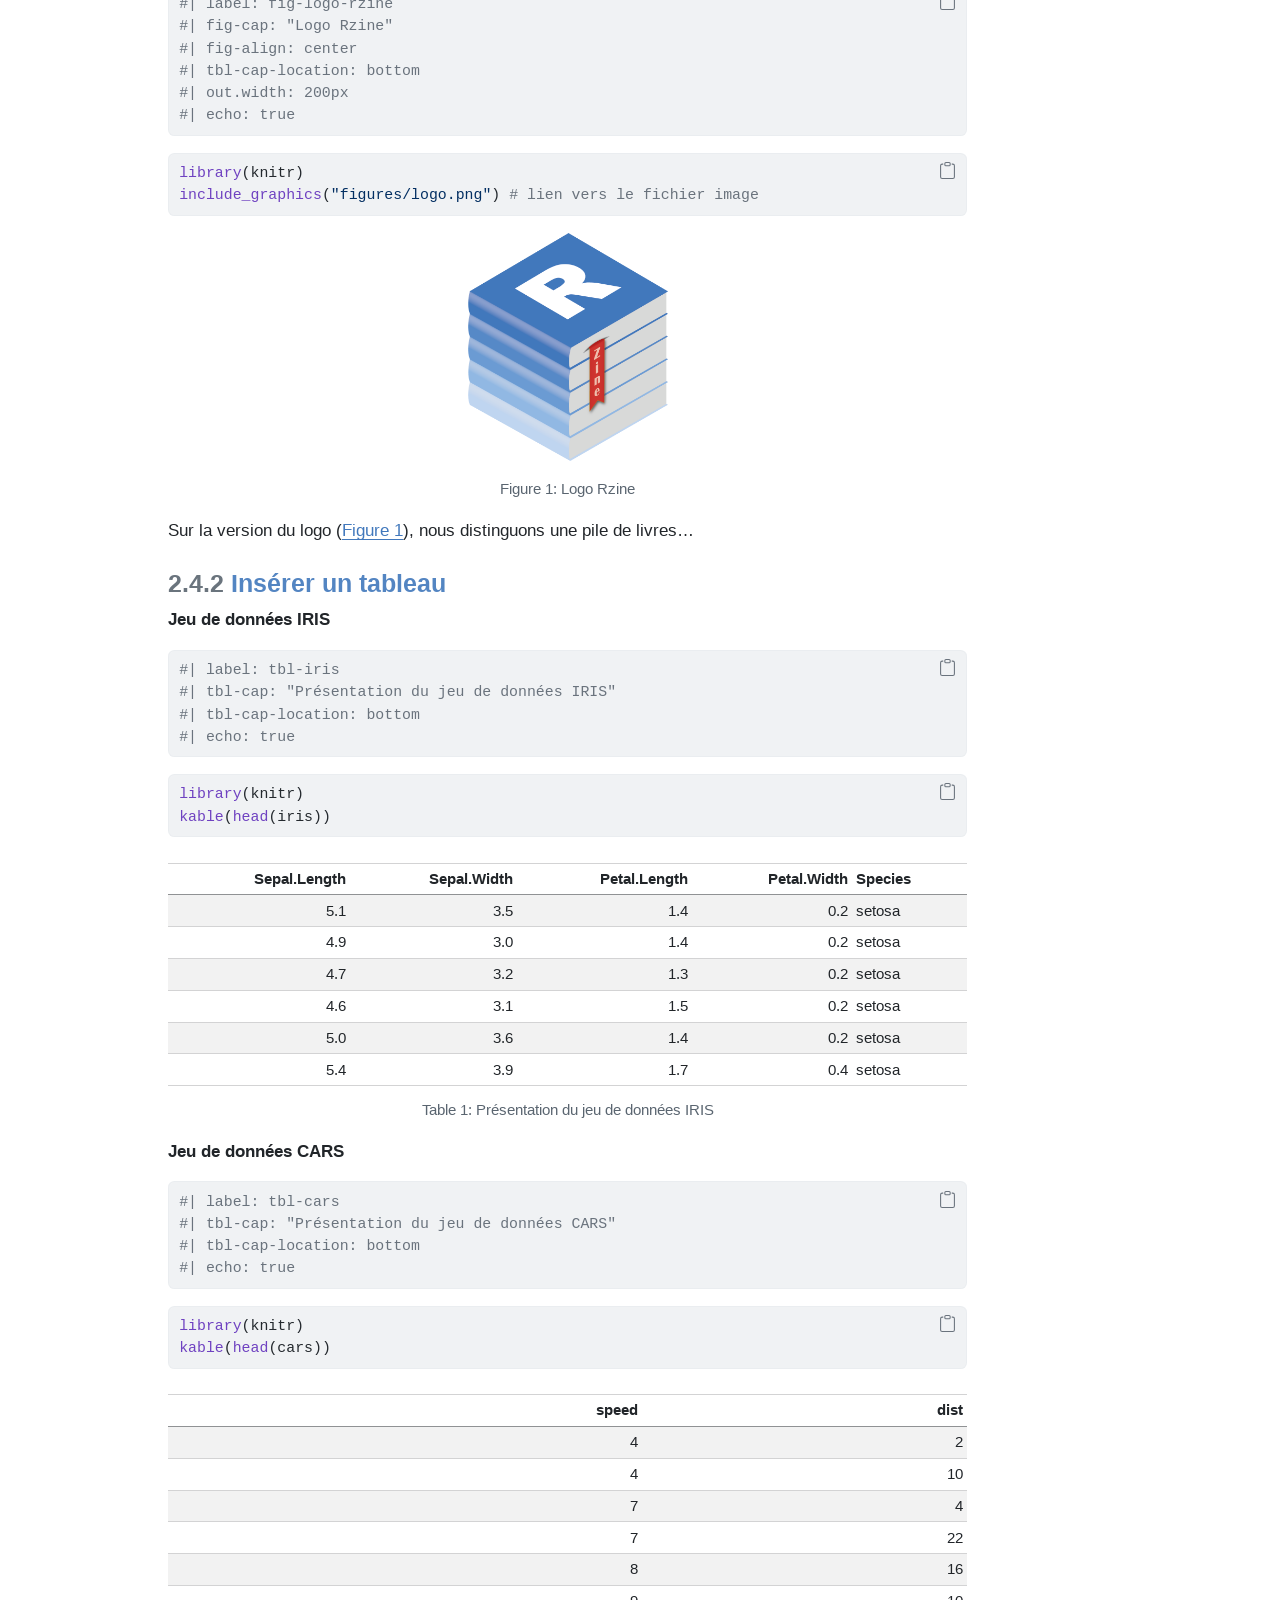
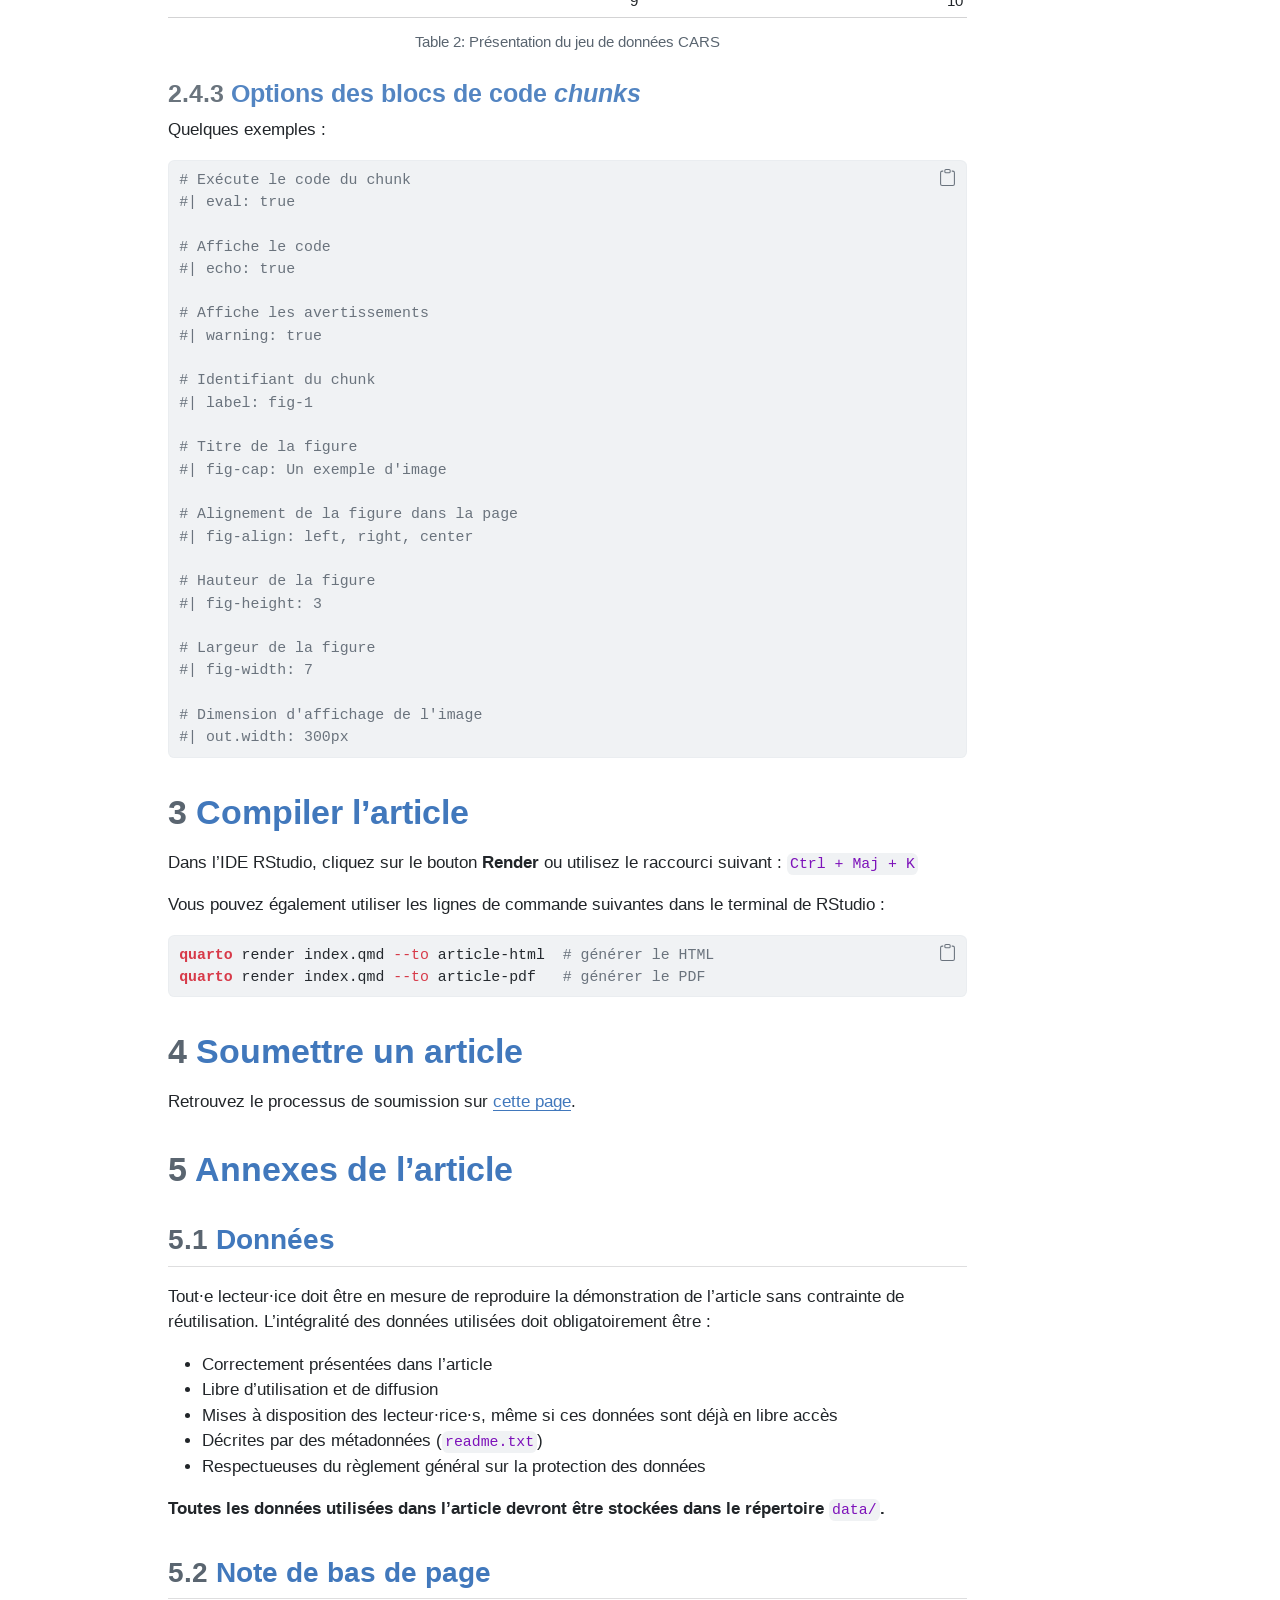
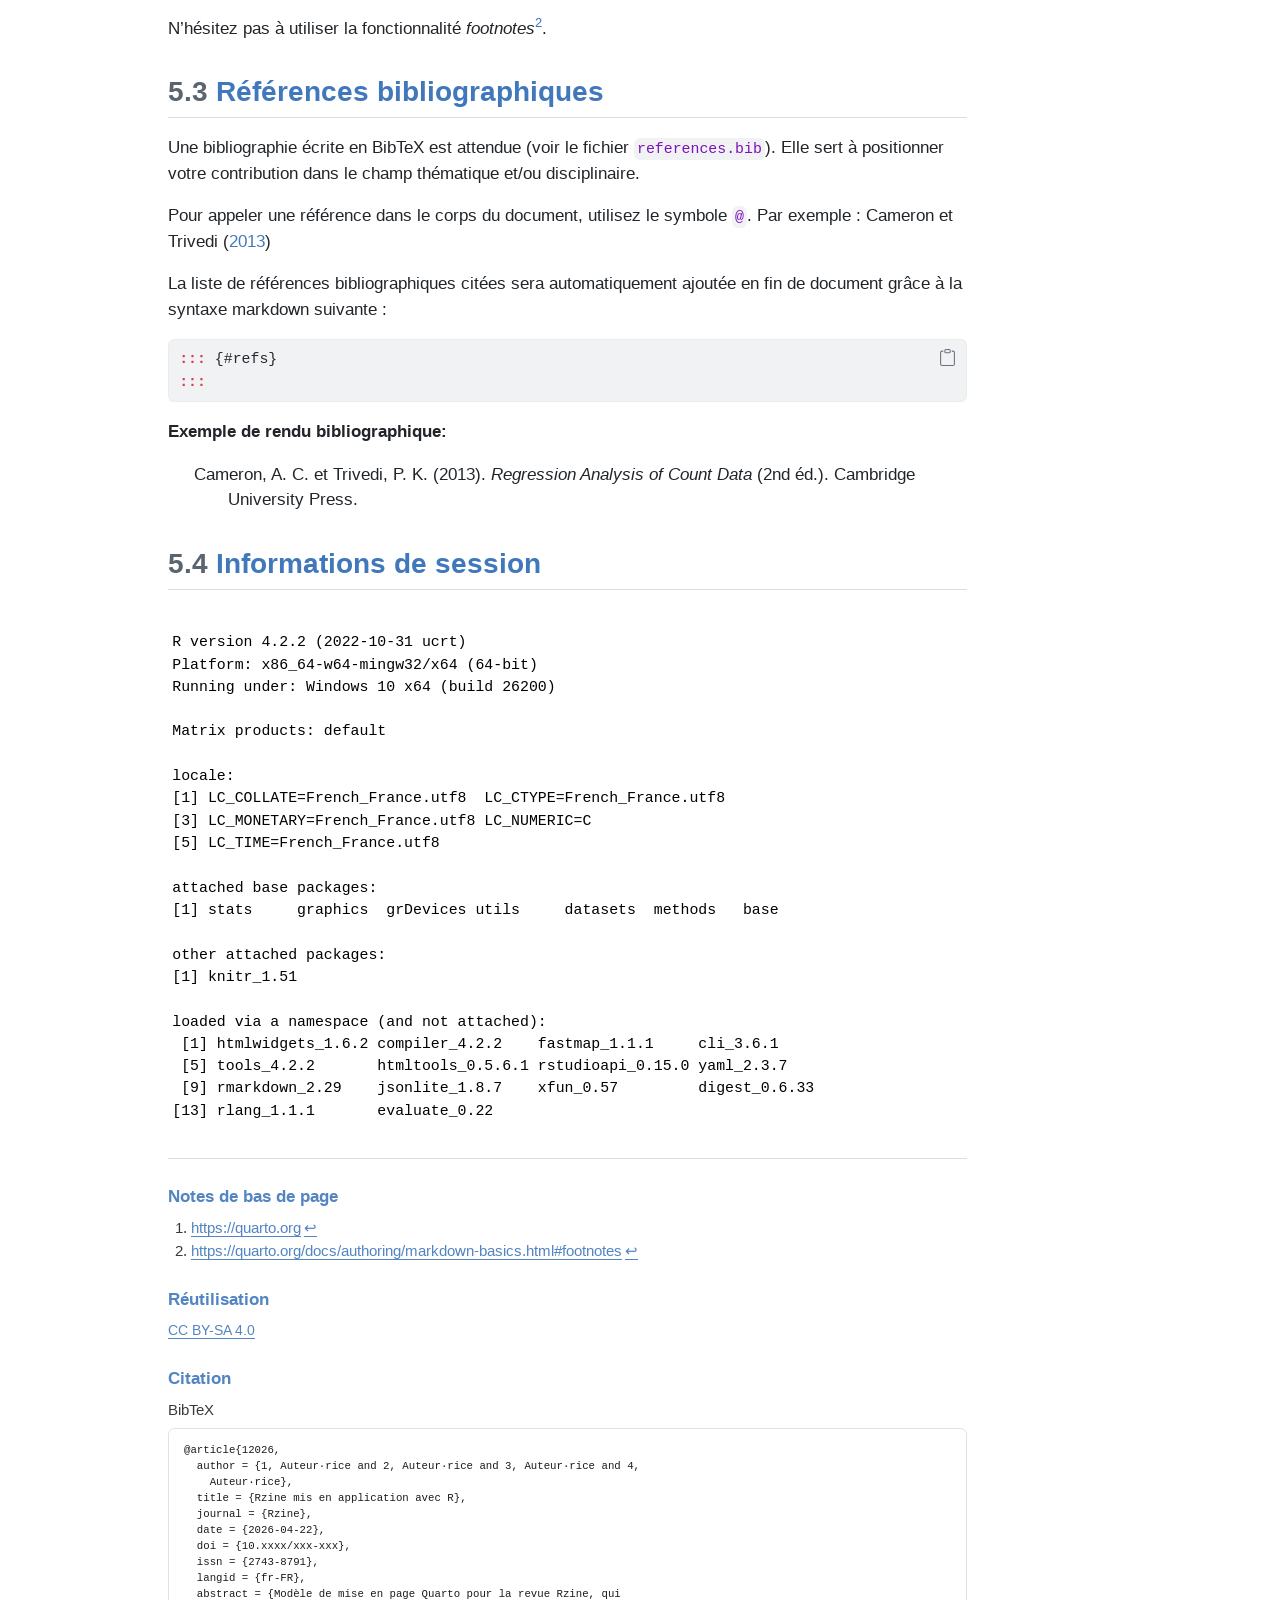
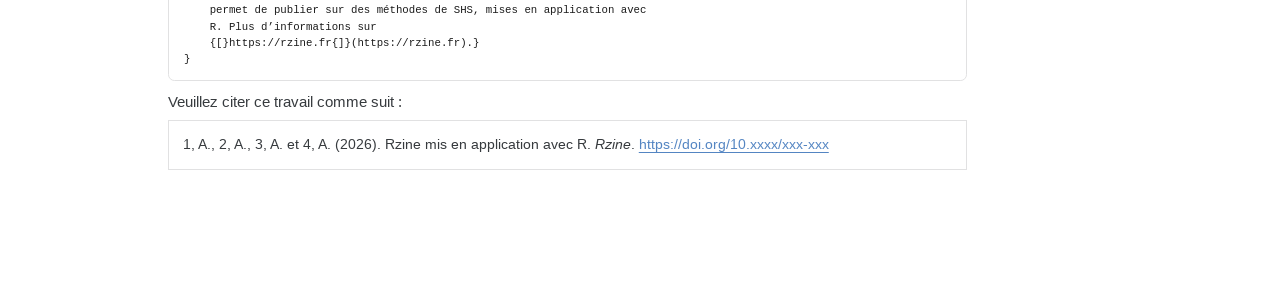
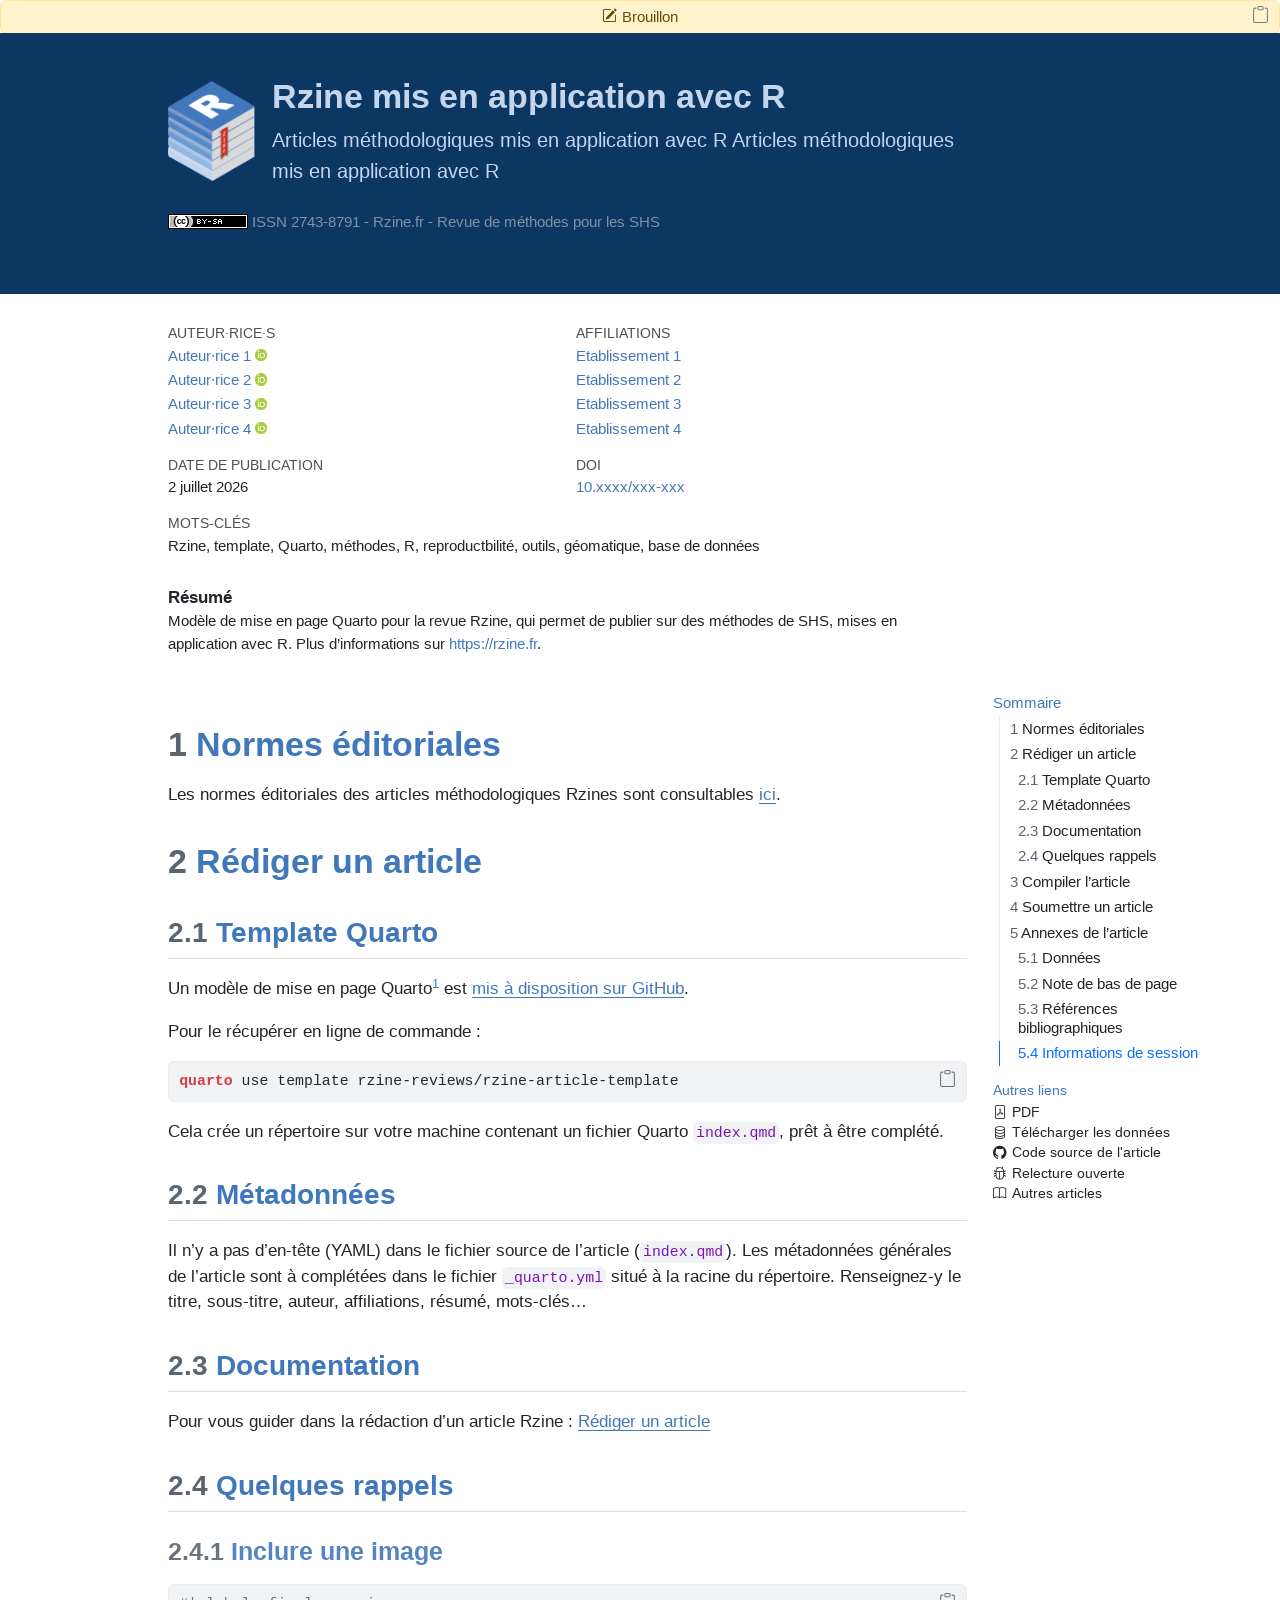
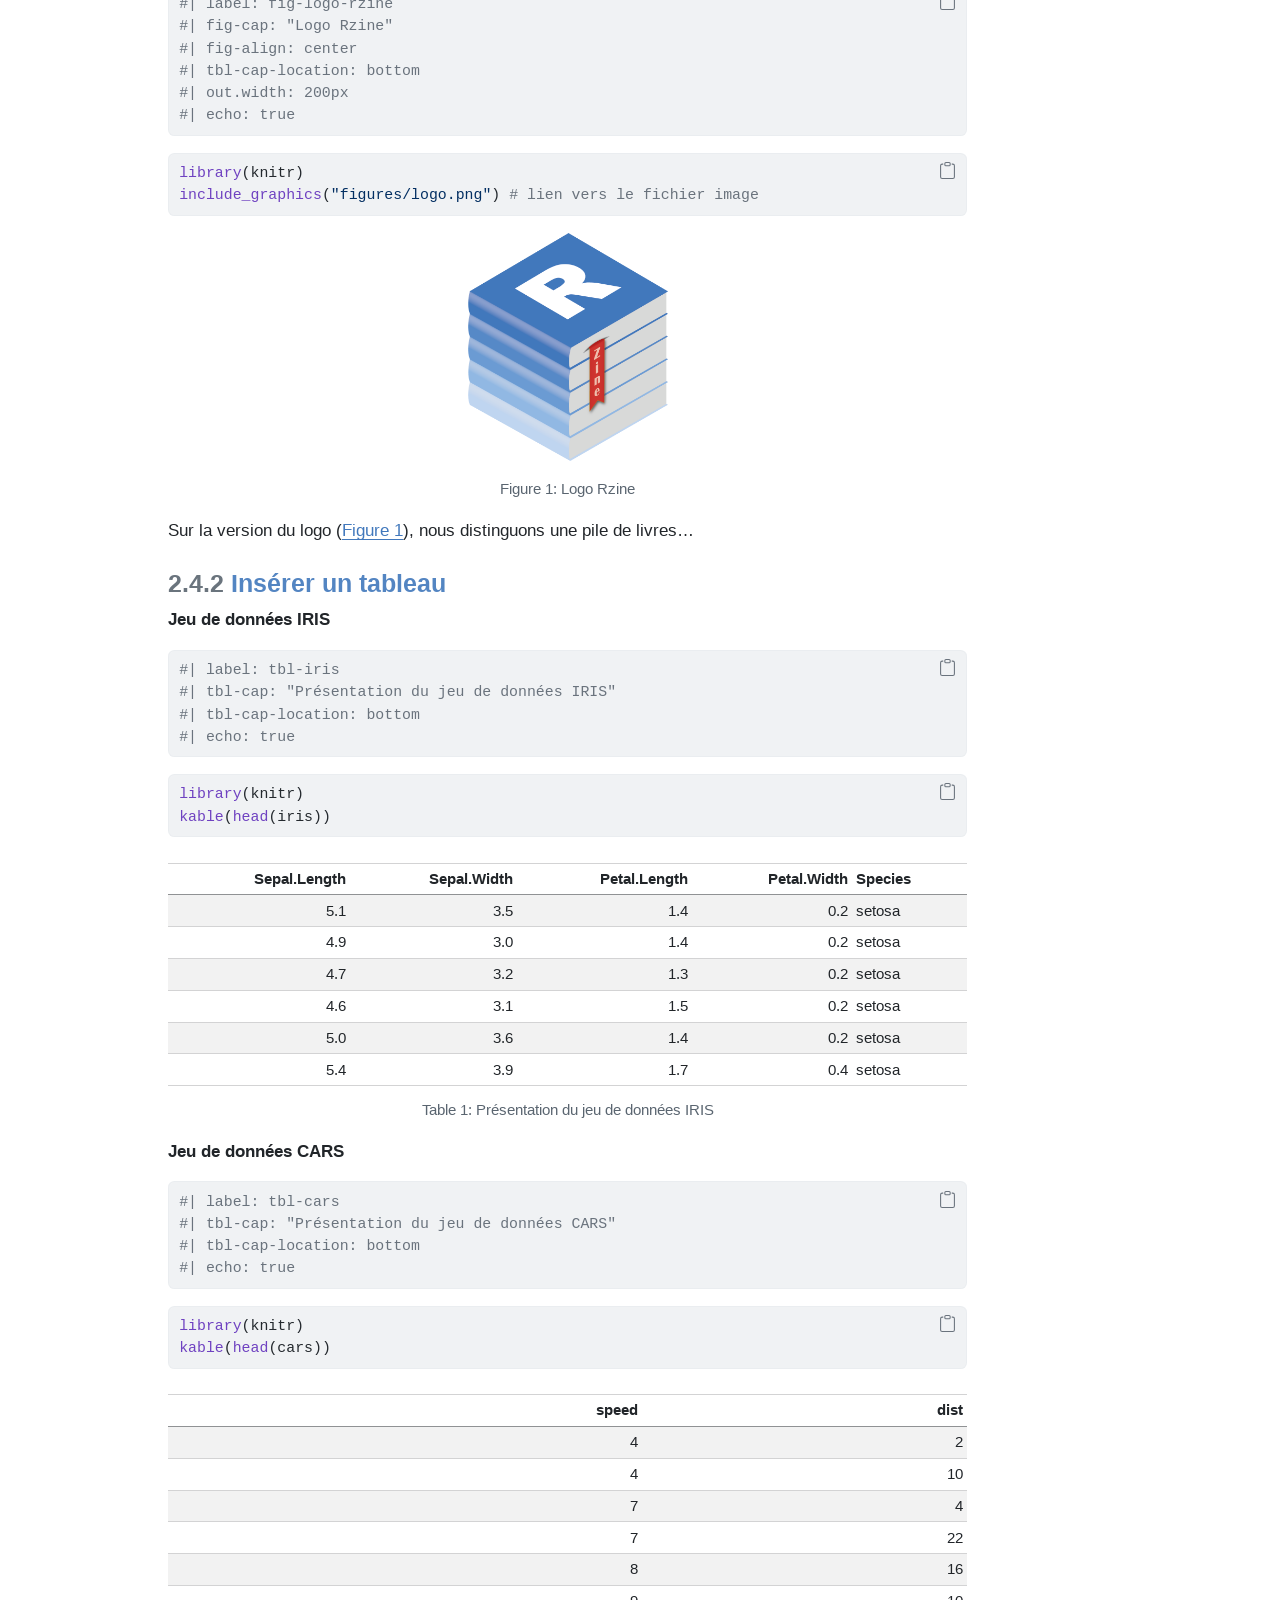
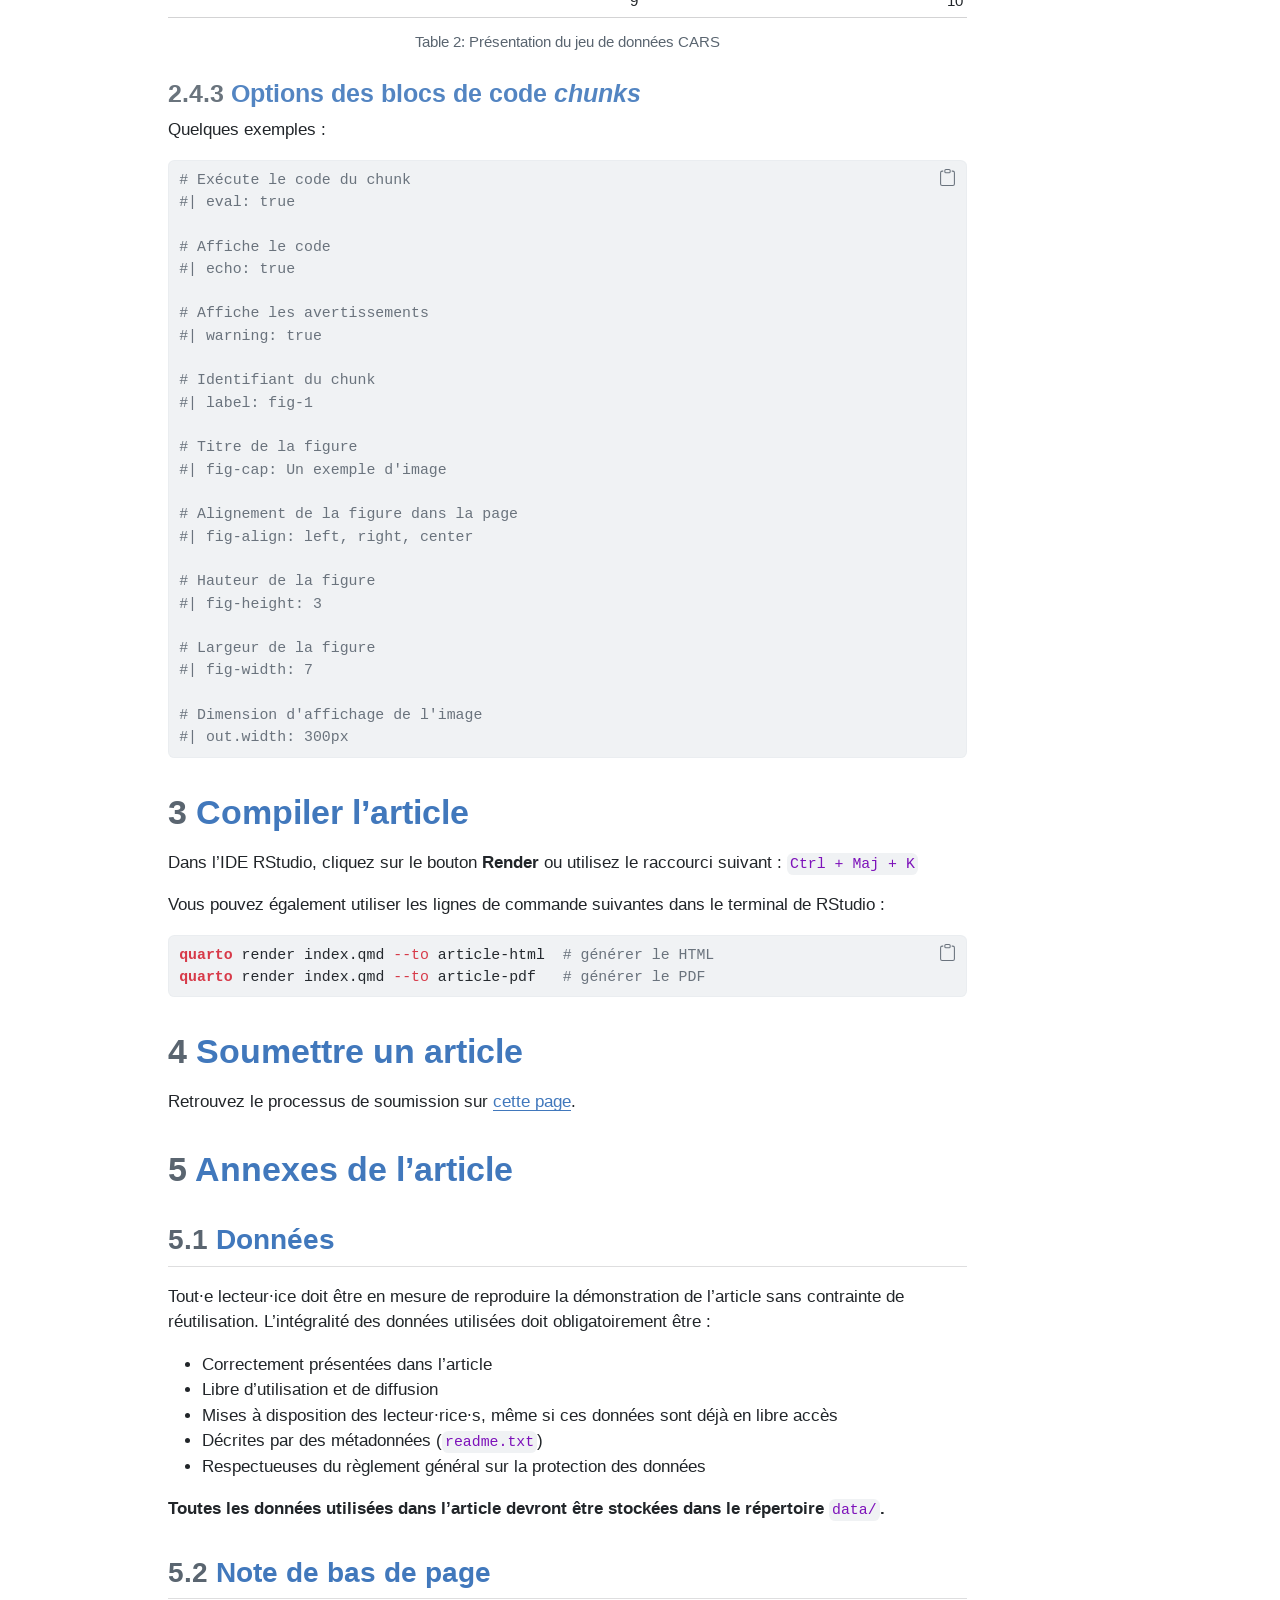
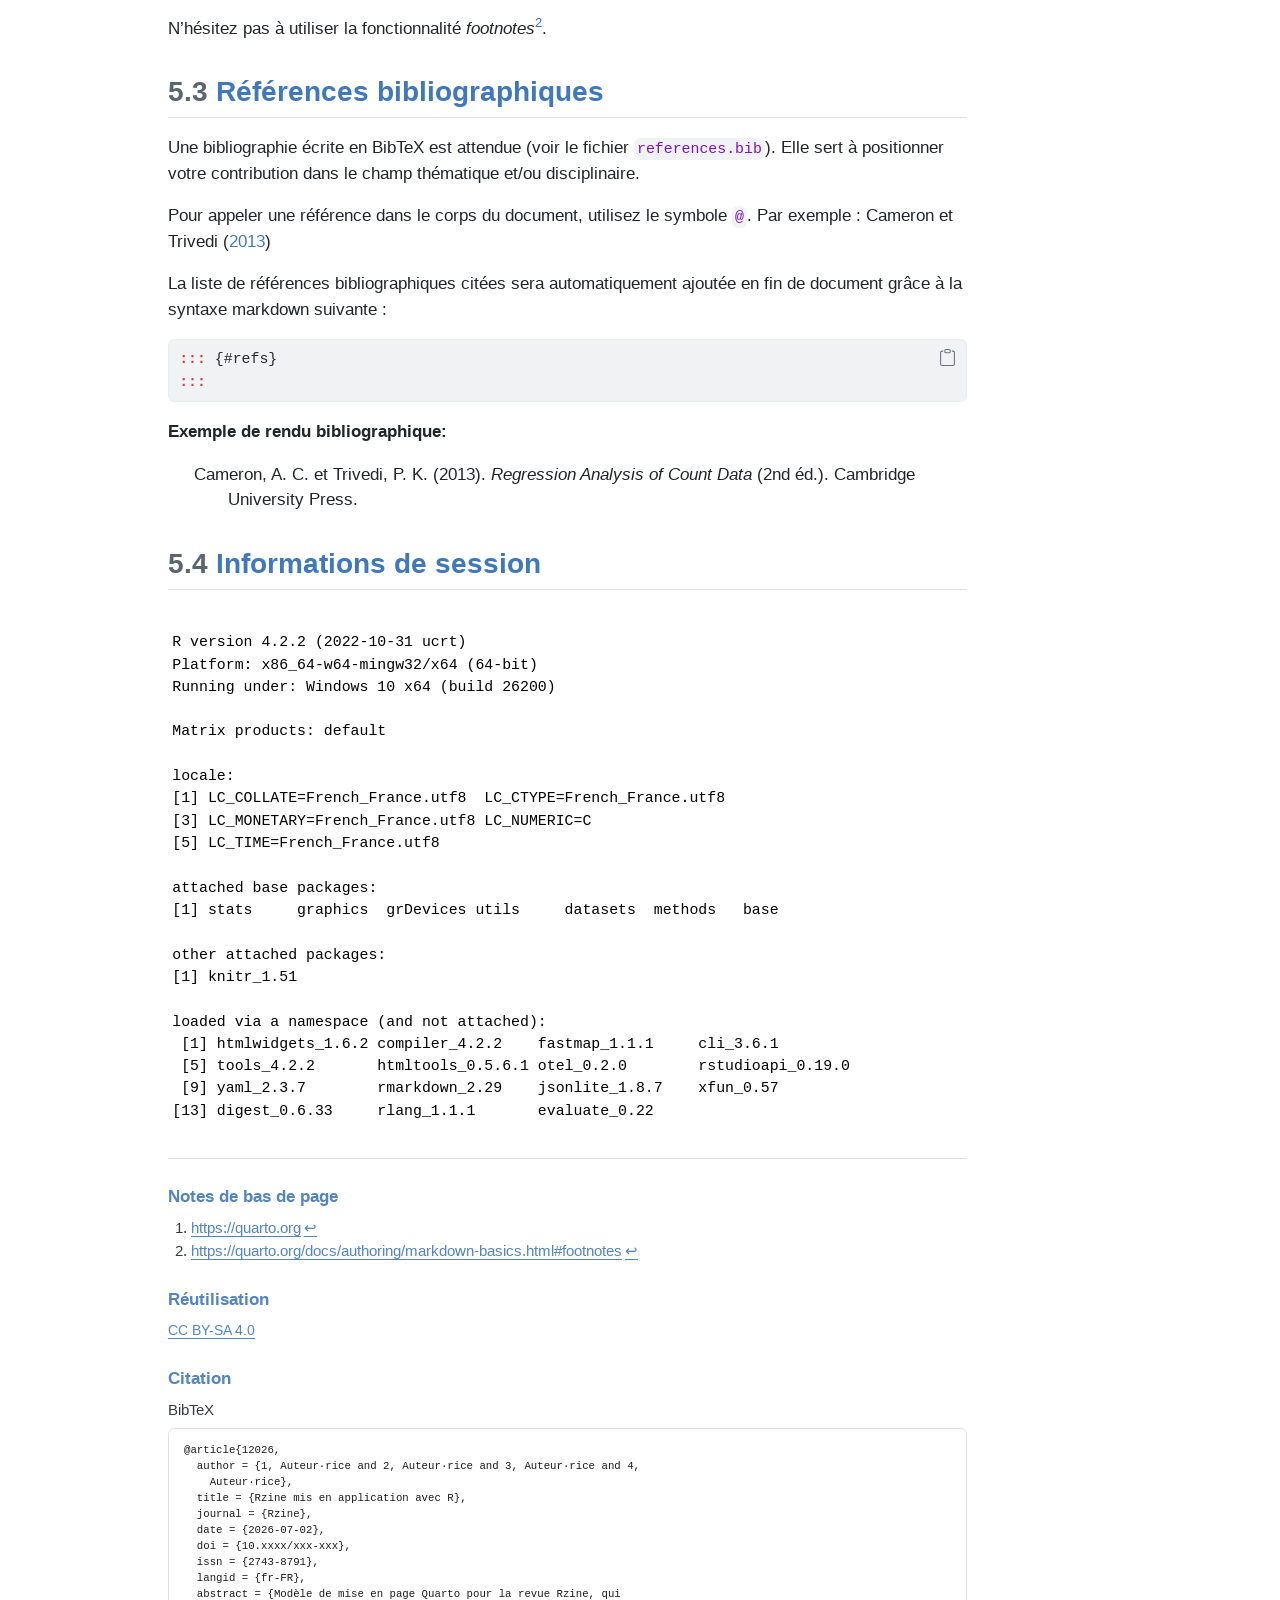
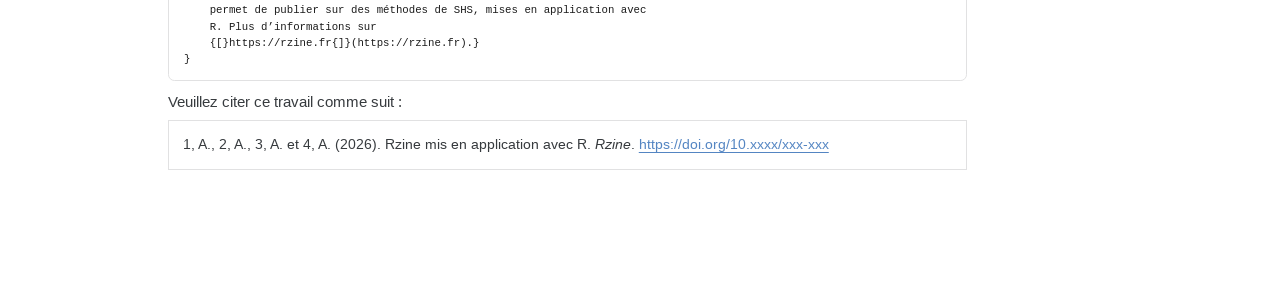
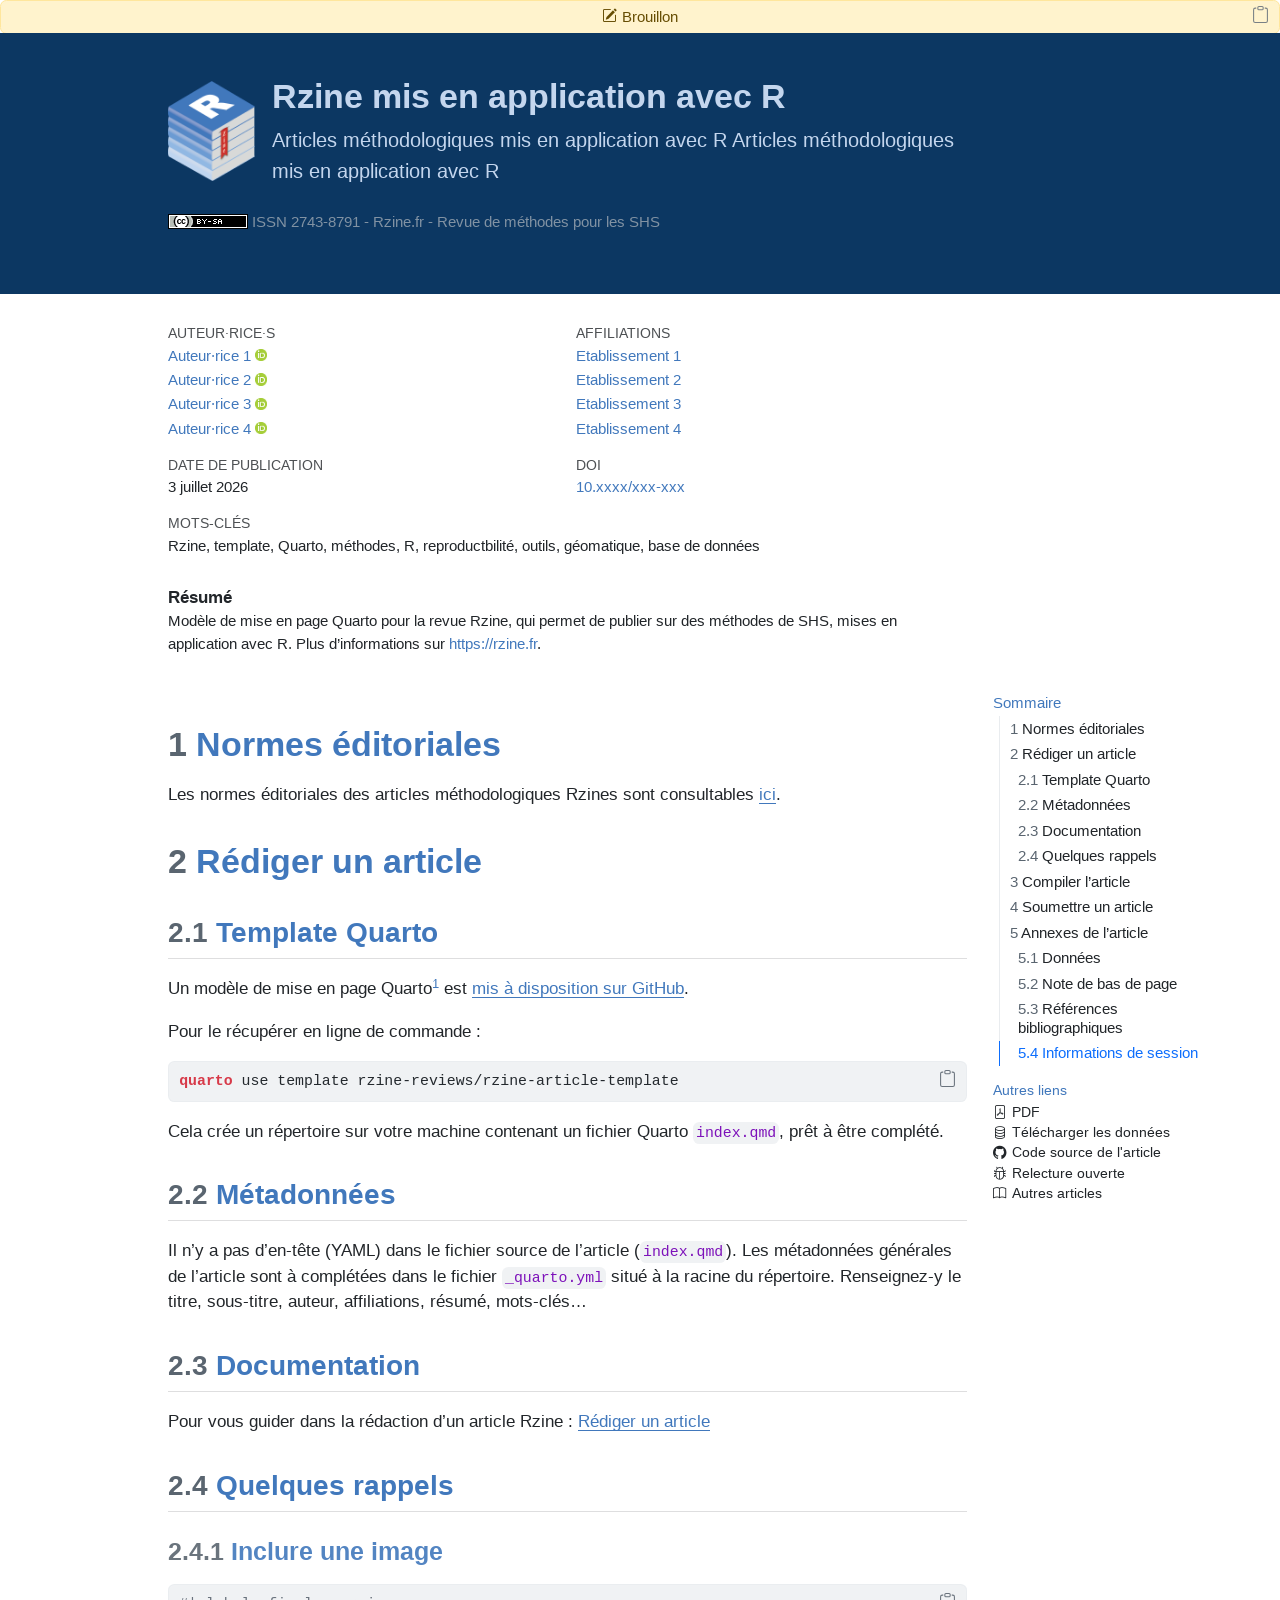
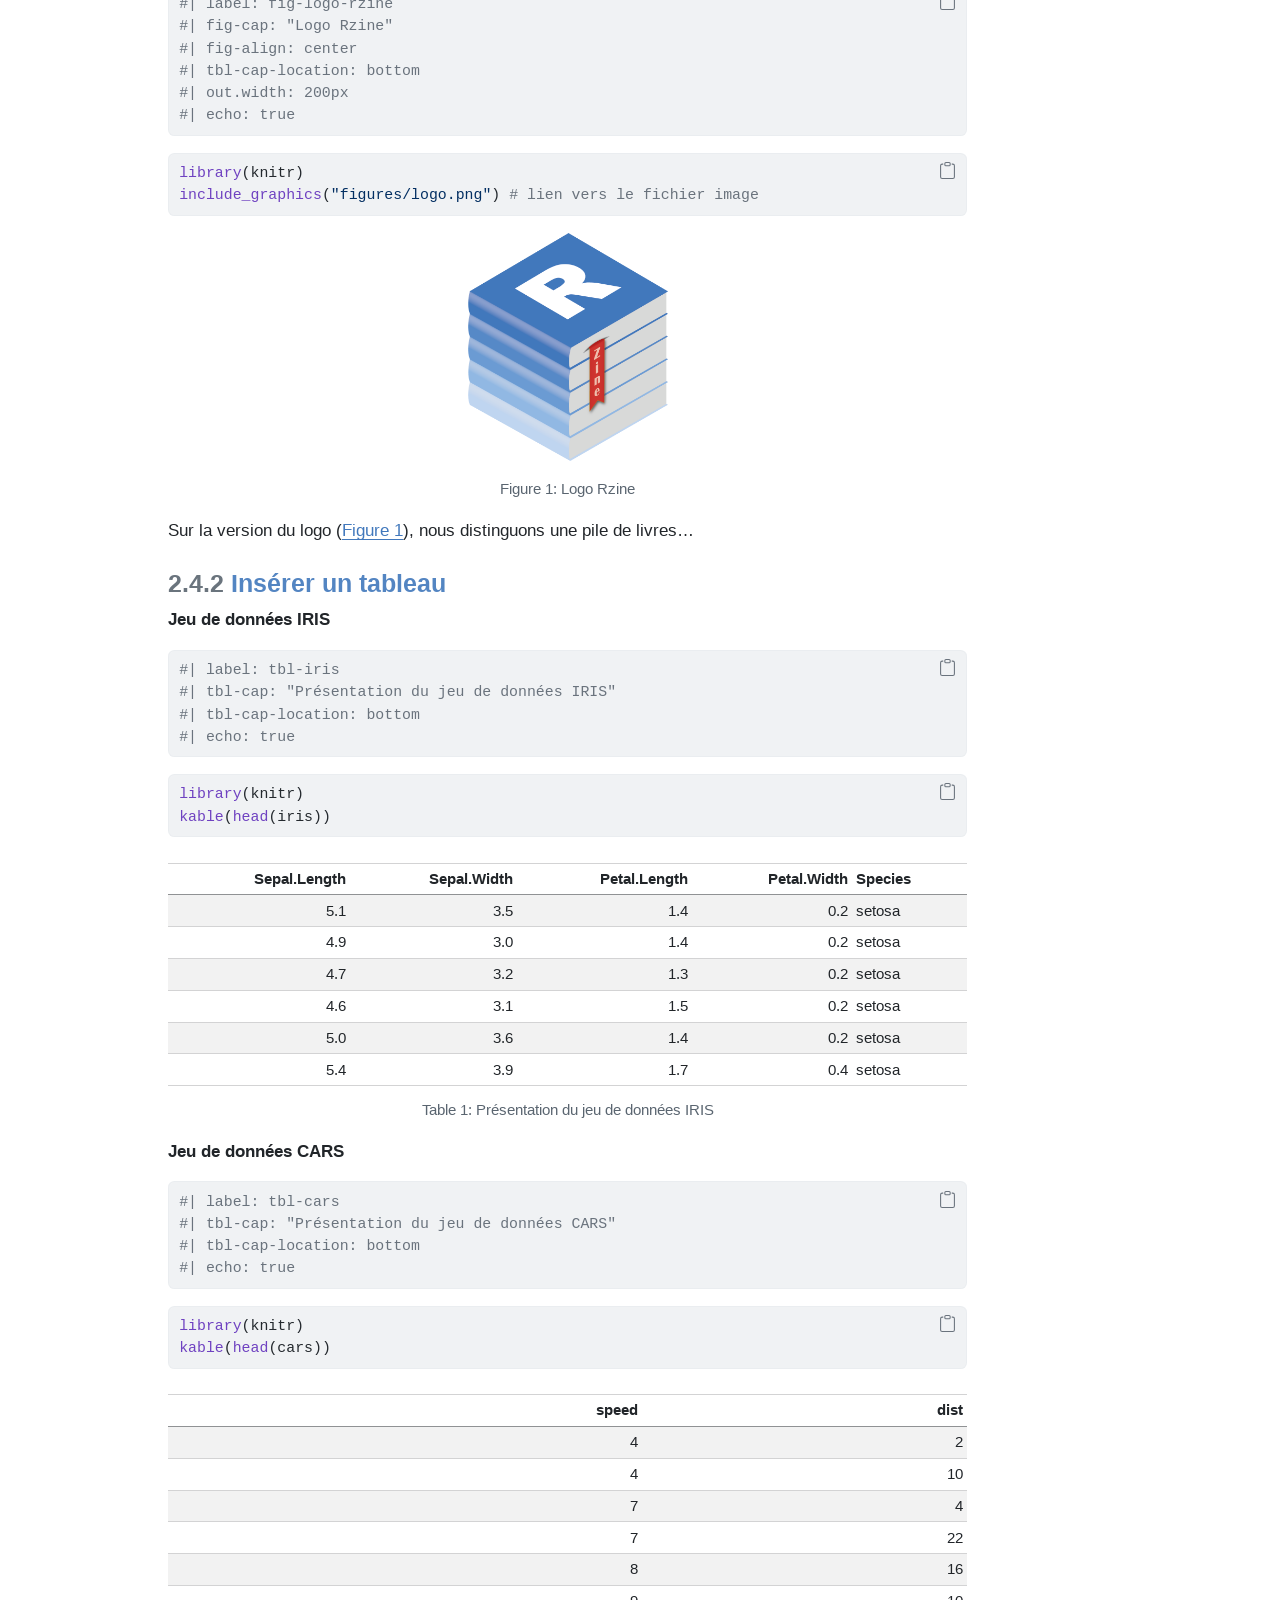
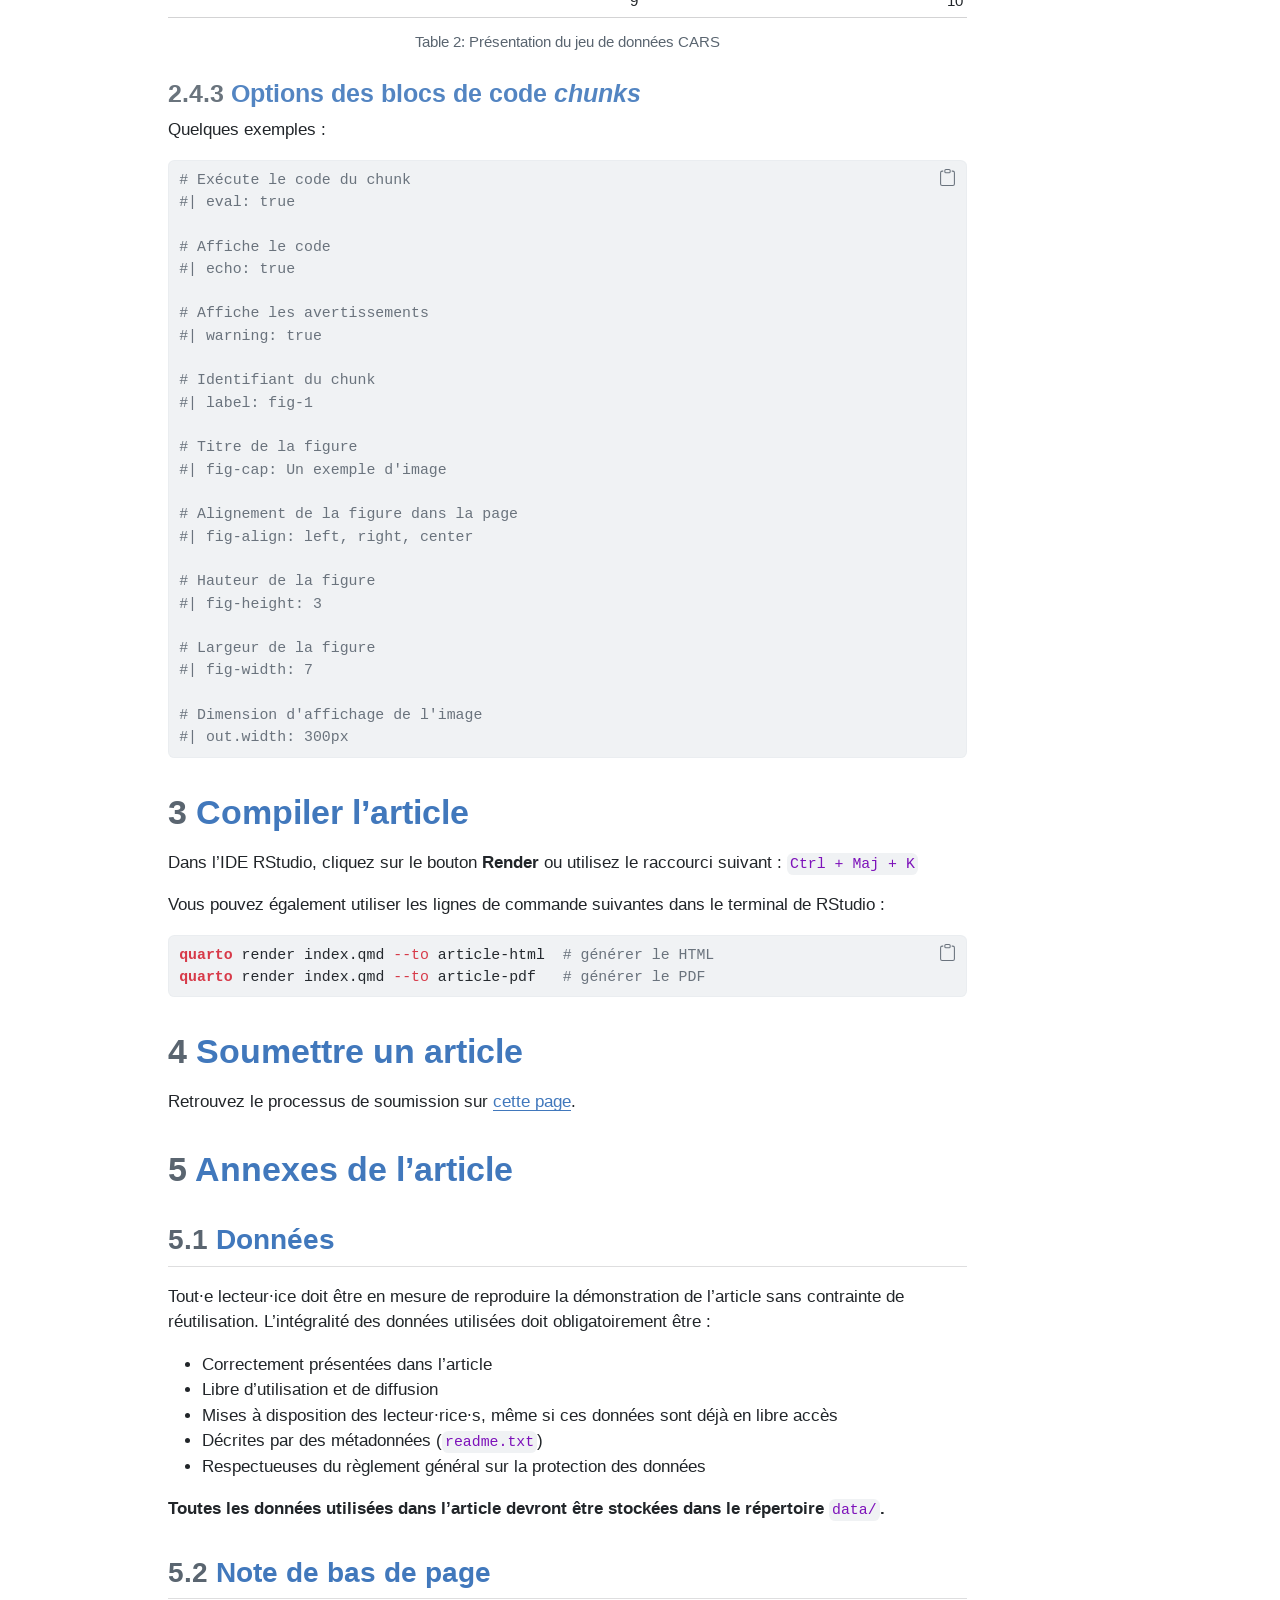
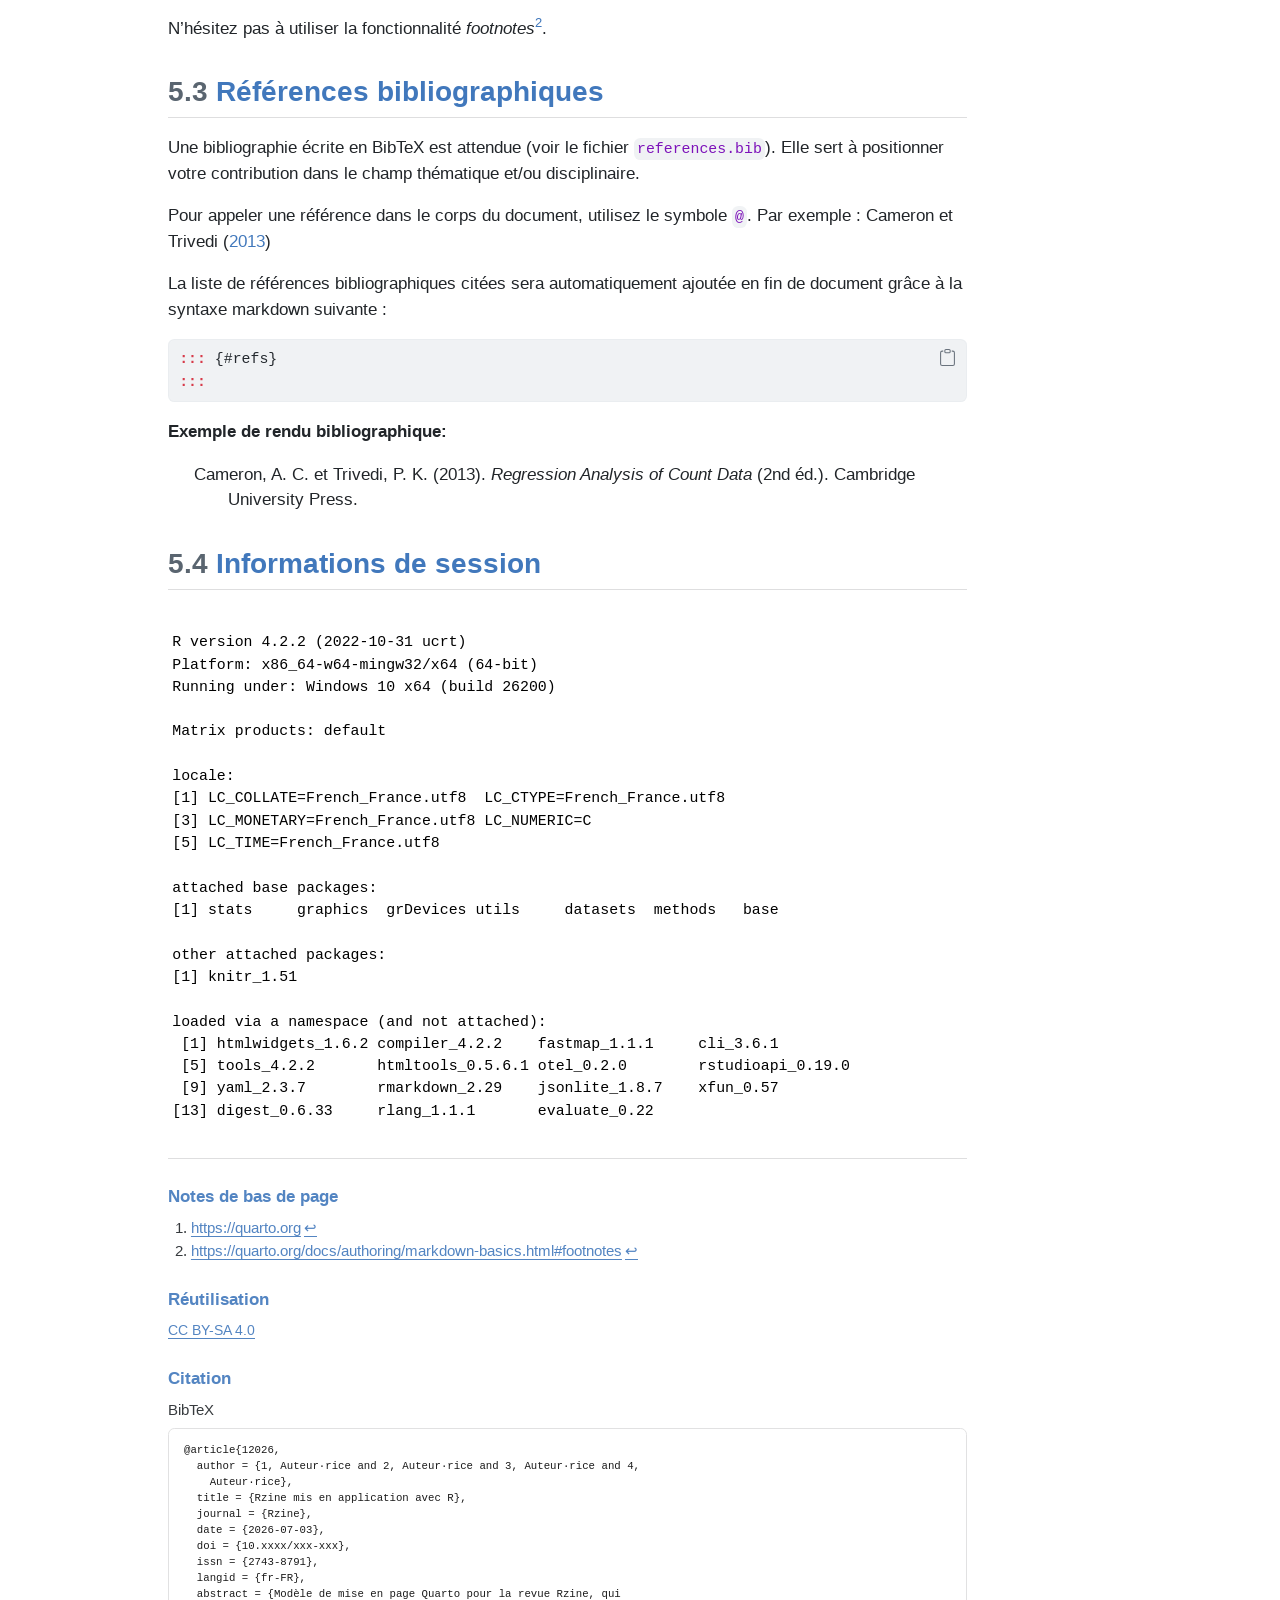
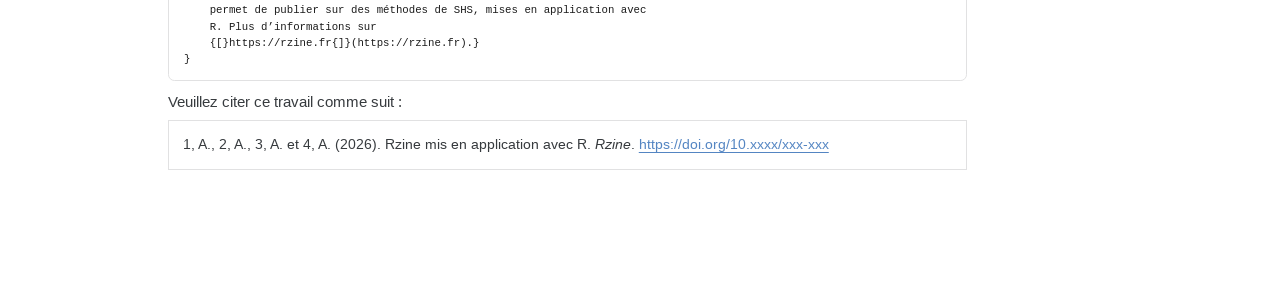
